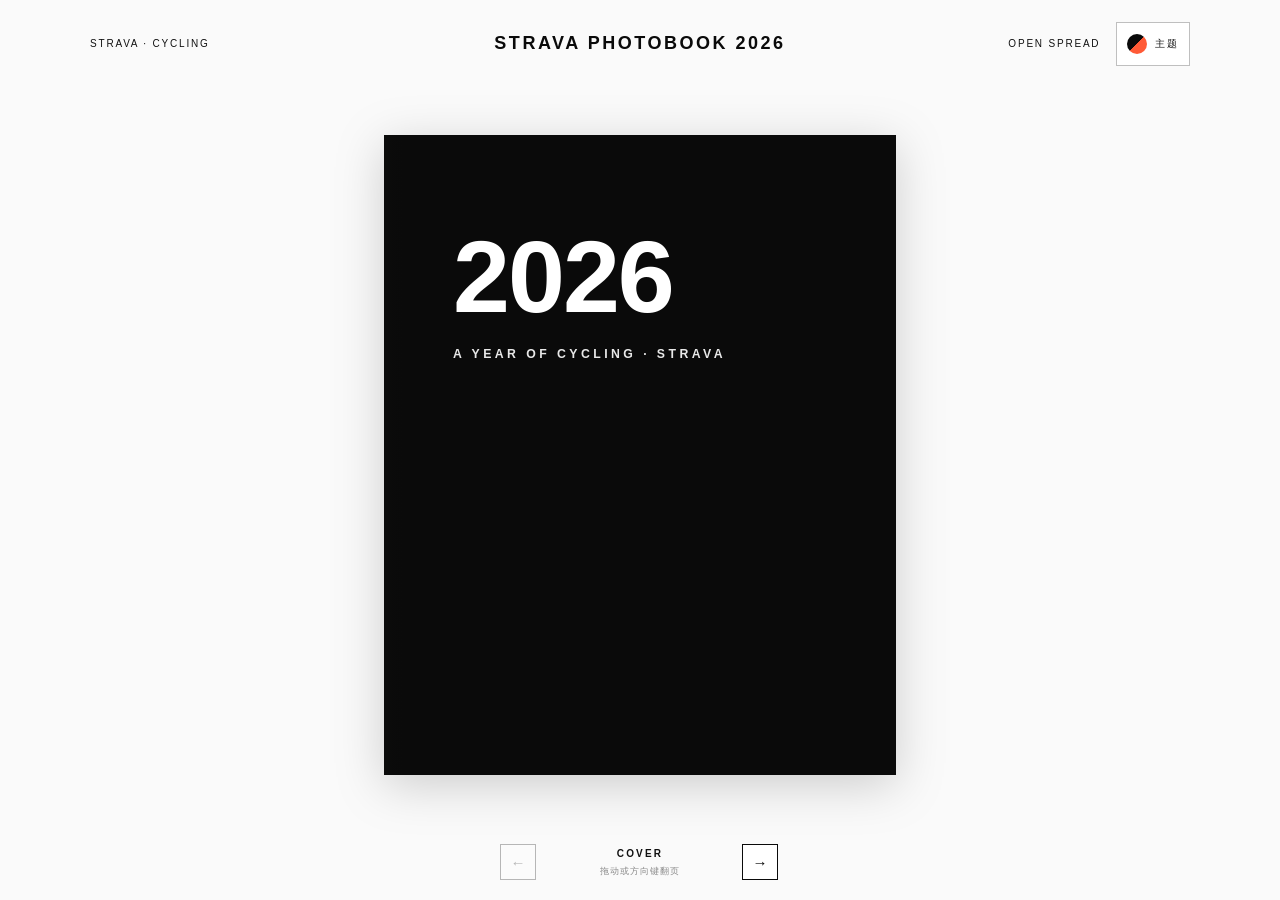
==== index.html @ c89d381c "Publish Strava photobook" ====
<!doctype html>
<html lang="zh-CN" data-strava-photobook="1">
<head>
  <meta charset="utf-8">
  <meta name="viewport" content="width=device-width,initial-scale=1">
  <title>Strava Photobook 2026</title>
  <script>(function(){try{var k='strava-photobook.theme',v=localStorage.getItem(k),t={ "editorial":["#0A0A0A","#FF5A36"],"klein-neon":["#022A99","#B7F800"],"lapis-magenta":["#01008A","#FF0086"],"deep-green-lava":["#003D37","#EB4743"],"navy-hermes":["#000035","#FC8416"],"mars-rose":["#01847F","#F9D2E4"],"sea-lemon":["#0084D6","#FFFF00"],"klein-pine":["#022A99","#FFE76F"],"navy-crimson":["#000035","#E41726"],"marine-sage":["#29436E","#A1CD6A"],"smoke-rice":["#2F4058","#D89F3E"],"burgundy-stone":["#950F16","#56C4C3"],"china-red-white":["#D7000F","#F1F2E5"],"vandyke-khaki":["#492D22","#D8C7B5"],"deepblue-mist":["#28517F","#C7E1FA"],"royal-mint":["#012696","#A4E2C6"],"dai-lotus":["#425066","#E4C6D0"],"indigo-chixiang":["#0C567D","#EDB79C"],"hidden-green-spring":["#56765E","#CBDA99"] };if(t[v]){var r=document.documentElement,c=t[v];r.dataset.theme=v;r.style.setProperty('--theme-primary',c[0]);r.style.setProperty('--theme-accent',c[1]);}}}catch(e){}})();</script>
  <link rel="stylesheet" href="styles.css">
  <link rel="stylesheet" href="theme.css">
</head>
<body>
<main class="room">
  <header class="book-header">
    <span>Strava · Cycling</span><h1>Strava Photobook 2026</h1>
    <div class="header-tools"><span id="orientation">Open spread</span><div class="theme-picker"><button id="theme-toggle" class="theme-toggle" type="button" aria-expanded="false" aria-controls="theme-popover"><span class="current-swatch" aria-hidden="true"></span><span>主题</span></button><div id="theme-popover" class="theme-popover" role="dialog" aria-label="选择画册主题" hidden><div class="theme-popover-head"><strong>画册主题</strong><span>19 种</span></div><div class="theme-options"><button class="theme-option" type="button" data-theme-id="editorial" aria-pressed="true" style="--swatch-primary:#0A0A0A;--swatch-accent:#FF5A36"><span class="theme-swatch" aria-hidden="true"></span><span>黑白橙（默认）</span><span class="theme-check" aria-hidden="true">✓</span></button><button class="theme-option" type="button" data-theme-id="klein-neon" aria-pressed="false" style="--swatch-primary:#022A99;--swatch-accent:#B7F800"><span class="theme-swatch" aria-hidden="true"></span><span>克莱因蓝 + 荧光绿</span><span class="theme-check" aria-hidden="true">✓</span></button><button class="theme-option" type="button" data-theme-id="lapis-magenta" aria-pressed="false" style="--swatch-primary:#01008A;--swatch-accent:#FF0086"><span class="theme-swatch" aria-hidden="true"></span><span>青金石 + 洋红</span><span class="theme-check" aria-hidden="true">✓</span></button><button class="theme-option" type="button" data-theme-id="deep-green-lava" aria-pressed="false" style="--swatch-primary:#003D37;--swatch-accent:#EB4743"><span class="theme-swatch" aria-hidden="true"></span><span>深灰绿 + 熔岩</span><span class="theme-check" aria-hidden="true">✓</span></button><button class="theme-option" type="button" data-theme-id="navy-hermes" aria-pressed="false" style="--swatch-primary:#000035;--swatch-accent:#FC8416"><span class="theme-swatch" aria-hidden="true"></span><span>藏蓝色 + 爱马仕橙</span><span class="theme-check" aria-hidden="true">✓</span></button><button class="theme-option" type="button" data-theme-id="mars-rose" aria-pressed="false" style="--swatch-primary:#01847F;--swatch-accent:#F9D2E4"><span class="theme-swatch" aria-hidden="true"></span><span>马尔斯绿 + 玫瑰粉</span><span class="theme-check" aria-hidden="true">✓</span></button><button class="theme-option" type="button" data-theme-id="sea-lemon" aria-pressed="false" style="--swatch-primary:#0084D6;--swatch-accent:#FFFF00"><span class="theme-swatch" aria-hidden="true"></span><span>海蓝 + 柠檬黄</span><span class="theme-check" aria-hidden="true">✓</span></button><button class="theme-option" type="button" data-theme-id="klein-pine" aria-pressed="false" style="--swatch-primary:#022A99;--swatch-accent:#FFE76F"><span class="theme-swatch" aria-hidden="true"></span><span>克莱因蓝 + 松花黄</span><span class="theme-check" aria-hidden="true">✓</span></button><button class="theme-option" type="button" data-theme-id="navy-crimson" aria-pressed="false" style="--swatch-primary:#000035;--swatch-accent:#E41726"><span class="theme-swatch" aria-hidden="true"></span><span>藏蓝色 + 绯红</span><span class="theme-check" aria-hidden="true">✓</span></button><button class="theme-option" type="button" data-theme-id="marine-sage" aria-pressed="false" style="--swatch-primary:#29436E;--swatch-accent:#A1CD6A"><span class="theme-swatch" aria-hidden="true"></span><span>海军蓝 + 鼠尾草绿</span><span class="theme-check" aria-hidden="true">✓</span></button><button class="theme-option" type="button" data-theme-id="smoke-rice" aria-pressed="false" style="--swatch-primary:#2F4058;--swatch-accent:#D89F3E"><span class="theme-swatch" aria-hidden="true"></span><span>烟雾蓝 + 稻香黄</span><span class="theme-check" aria-hidden="true">✓</span></button><button class="theme-option" type="button" data-theme-id="burgundy-stone" aria-pressed="false" style="--swatch-primary:#950F16;--swatch-accent:#56C4C3"><span class="theme-swatch" aria-hidden="true"></span><span>绛红 + 石绿</span><span class="theme-check" aria-hidden="true">✓</span></button><button class="theme-option" type="button" data-theme-id="china-red-white" aria-pressed="false" style="--swatch-primary:#D7000F;--swatch-accent:#F1F2E5"><span class="theme-swatch" aria-hidden="true"></span><span>中国红 + 鱼肚白</span><span class="theme-check" aria-hidden="true">✓</span></button><button class="theme-option" type="button" data-theme-id="vandyke-khaki" aria-pressed="false" style="--swatch-primary:#492D22;--swatch-accent:#D8C7B5"><span class="theme-swatch" aria-hidden="true"></span><span>凡戴克棕 + 浅卡其</span><span class="theme-check" aria-hidden="true">✓</span></button><button class="theme-option" type="button" data-theme-id="deepblue-mist" aria-pressed="false" style="--swatch-primary:#28517F;--swatch-accent:#C7E1FA"><span class="theme-swatch" aria-hidden="true"></span><span>深灰蓝 + 雾蓝</span><span class="theme-check" aria-hidden="true">✓</span></button><button class="theme-option" type="button" data-theme-id="royal-mint" aria-pressed="false" style="--swatch-primary:#012696;--swatch-accent:#A4E2C6"><span class="theme-swatch" aria-hidden="true"></span><span>宝蓝色 + 薄荷绿</span><span class="theme-check" aria-hidden="true">✓</span></button><button class="theme-option" type="button" data-theme-id="dai-lotus" aria-pressed="false" style="--swatch-primary:#425066;--swatch-accent:#E4C6D0"><span class="theme-swatch" aria-hidden="true"></span><span>黛蓝 + 藕粉</span><span class="theme-check" aria-hidden="true">✓</span></button><button class="theme-option" type="button" data-theme-id="indigo-chixiang" aria-pressed="false" style="--swatch-primary:#0C567D;--swatch-accent:#EDB79C"><span class="theme-swatch" aria-hidden="true"></span><span>靛蓝 + 赤香</span><span class="theme-check" aria-hidden="true">✓</span></button><button class="theme-option" type="button" data-theme-id="hidden-green-spring" aria-pressed="false" style="--swatch-primary:#56765E;--swatch-accent:#CBDA99"><span class="theme-swatch" aria-hidden="true"></span><span>幽绿 + 春辰</span><span class="theme-check" aria-hidden="true">✓</span></button></div></div></div></div>
  </header>
  <section class="stage" aria-label="Interactive photo book">
    <div class="book-rig">
      <div id="book" class="book" data-page-width="512" data-page-height="640">
        <article class="book-page art-page cloth recto" data-density="hard" aria-label="Front cover"><h2 class="cover-title">2026</h2><p class="cover-subtitle">A Year of Cycling · Strava</p></article>
        <article class="book-page art-page endpaper verso" aria-label="front endpaper"></article>
        <article class="book-page art-page paper recto" aria-label="Title"><div class="title-block"><h2>2026 骑行纪年</h2><p>111 次骑行 · 7,984 km · 累计爬升 64,299 m</p></div></article>
        <article class="book-page art-page paper verso" aria-label="Year in numbers"><div class="colophon year-stats"><p>年度数字</p><p><b>111</b> 次骑行</p><p><b>7,984</b> 公里</p><p><b>64,299</b> 米累计爬升</p><p><b>246</b> 小时在车上</p><p><b>4,503</b> 次收藏（kudos）</p><p><b>231</b> 个赛段 PR</p><p><b>175</b> km 最长单骑（戒潭秒阳 Ride）</p></div></article>
        <article class="book-page art-page bleed recto" data-activity-id="17245396451" aria-label="出来溜溜活动一下 photo"><figure class="full-bleed"><img src="assets/photos/17245396451-00.jpg" alt="ride photo"><figcaption class="bleed-cap"><strong>出来溜溜活动一下</strong><span>2月1日 · 71 km · 爬升 637 m</span></figcaption></figure><p class="folio">1</p></article>
        <article class="book-page art-page bleed verso" data-activity-id="17245396451" aria-label="出来溜溜活动一下 photo"><figure class="full-bleed"><img src="assets/photos/17245396451-01.jpg" alt="ride photo"><figcaption class="bleed-cap"><strong>出来溜溜活动一下</strong><span>2月1日 · 71 km · 爬升 637 m</span></figcaption></figure><p class="folio">2</p></article>
        <article class="book-page art-page paper recto" data-activity-id="17799303161" aria-label="骑不动了拐个岔口休闲骑Ride"><div class="feature"><p class="feat-month">3月21日</p><p class="feat-reason">年度最多点赞</p><h3 class="feat-title">骑不动了拐个岔口休闲骑Ride</h3><p class="feat-stats">123 km · 爬升 1533 m · 均速 23.0 km/h · 5:21:50</p><p class="feat-tags">♥ 54</p></div><div class="feat-route"><svg class="route" viewBox="0 0 100 100" fill="none" xmlns="http://www.w3.org/2000/svg" aria-hidden="true"><path d="M51.2,94.0 L50.0,91.8 L47.1,89.1 L46.3,88.0 L46.1,87.5 L46.0,85.3 L44.1,82.3 L42.1,78.3 L42.0,77.8 L42.1,77.3 L41.8,76.9 L42.0,76.5 L41.6,76.0 L41.1,74.9 L41.2,74.5 L40.9,74.3 L40.3,73.0 L38.8,68.9 L37.3,65.6 L37.4,65.4 L37.1,65.2 L36.6,63.0 L36.7,62.0 L37.0,61.6 L37.1,60.9 L37.5,60.3 L38.2,58.7 L39.7,55.3 L41.3,52.8 L41.6,50.2 L42.7,49.5 L43.4,48.7 L43.5,48.4 L43.3,48.3 L44.4,46.1 L45.2,45.5 L45.4,45.0 L46.0,44.8 L46.2,44.6 L46.4,44.3 L46.2,43.6 L46.7,42.8 L46.7,42.4 L47.0,42.0 L47.3,41.1 L47.4,41.6 L47.6,41.3 L47.9,41.4 L47.9,41.1 L48.4,40.9 L49.3,41.0 L49.3,40.4 L49.7,40.2 L49.8,39.9 L50.7,39.5 L50.3,39.0 L50.4,38.5 L50.3,38.1 L50.5,37.7 L50.7,37.1 L51.5,35.7 L51.9,35.5 L52.5,35.4 L52.8,35.2 L53.1,34.1 L53.7,33.6 L53.9,33.0 L54.2,32.8 L54.8,32.7 L55.2,32.2 L56.2,32.2 L56.9,31.8 L58.5,32.4 L59.6,32.5 L60.0,32.8 L60.5,32.9 L61.1,32.9 L62.6,33.4 L62.7,33.3 L63.1,32.5 L62.4,32.1 L62.1,31.5 L62.3,31.3 L62.6,31.0 L63.0,30.5 L63.4,29.7 L63.3,29.0 L63.5,28.4 L63.4,27.9 L63.3,27.6 L63.0,27.4 L62.9,26.6 L62.2,25.5 L61.3,24.8 L60.9,24.3 L60.2,23.9 L60.0,23.6 L59.9,23.1 L59.9,22.5 L59.7,22.3 L59.7,21.6 L59.0,21.0 L59.3,20.1 L59.8,19.6 L59.7,19.4 L59.1,19.8 L58.8,19.7 L58.1,19.3 L57.6,19.3 L57.5,19.0 L57.6,18.1 L56.9,17.3 L56.7,15.5 L56.9,15.2 L57.9,14.6 L58.0,14.1 L57.8,13.2 L57.7,13.6 L57.5,13.7 L56.9,13.2 L56.9,12.6 L57.0,11.8 L56.8,11.5 L56.9,11.3 L56.9,10.9 L56.5,10.5 L56.7,10.6 L56.7,10.4 L56.4,10.1 L56.1,10.0 L55.6,8.9 L55.4,8.5 L55.1,8.3 L54.9,8.4 L55.0,8.6 L54.8,8.7 L54.7,8.6 L54.3,8.6 L54.0,8.4 L53.8,8.1 L53.9,8.3 L53.7,8.4 L53.4,8.4 L52.6,8.5 L52.3,8.5 L51.8,8.6 L51.4,8.4 L51.2,8.1 L50.9,8.2 L50.7,8.0 L50.6,7.5 L50.7,7.1 L50.9,6.9 L50.8,6.7 L50.6,6.6 L50.8,6.7 L50.9,6.5 L51.1,6.3 L51.0,6.0 L50.9,6.0 L51.0,6.0 L51.0,6.2 L51.2,6.3 L51.0,6.3 L50.8,6.6 L50.9,6.9 L50.7,7.1 L50.6,7.5 L50.6,8.0 L50.9,8.1 L51.1,8.1 L51.4,8.4 L51.8,8.6 L52.3,8.4 L53.0,8.5 L53.3,8.4 L53.7,8.4 L53.9,8.3 L54.4,8.6 L54.7,8.6 L54.7,8.7 L55.0,8.6 L54.9,8.4 L55.1,8.3 L55.6,8.9 L56.1,10.0 L56.4,10.1 L56.7,10.5 L56.7,10.6 L56.5,10.5 L56.9,10.9 L57.0,11.3 L56.8,11.6 L57.0,11.9 L56.9,12.6 L56.9,13.2 L57.5,13.7 L57.8,13.6 L57.8,13.2 L58.0,14.1 L57.9,14.6 L56.9,15.2 L56.7,15.5 L56.9,17.3 L57.6,18.1 L57.4,19.0 L57.6,19.3 L58.1,19.3 L58.7,19.7 L59.1,19.8 L59.7,19.4 L59.7,19.6 L59.3,20.1 L59.0,21.0 L59.7,21.6 L59.7,22.3 L59.9,22.5 L59.9,23.1 L60.0,23.6 L60.2,23.9 L60.9,24.3 L61.3,24.8 L62.2,25.5 L62.9,26.6 L63.0,27.4 L63.3,27.6 L63.4,27.9 L63.5,28.4 L63.4,29.7 L63.0,30.5 L62.6,31.0 L62.3,31.3 L62.1,31.5 L62.4,32.1 L63.0,32.4 L63.1,32.6 L62.8,33.2 L62.6,33.4 L61.1,32.9 L60.5,32.9 L60.0,32.8 L59.6,32.5 L58.5,32.3 L56.9,31.8 L56.2,32.2 L55.2,32.2 L54.8,32.7 L54.2,32.8 L53.9,33.0 L53.7,33.6 L53.2,34.0 L52.7,35.2 L51.9,35.5 L51.5,35.7 L50.7,37.1 L50.5,37.7 L50.3,38.2 L50.4,38.5 L50.3,38.9 L50.7,39.5 L49.8,39.9 L49.7,40.2 L49.3,40.4 L49.3,41.0 L48.4,40.9 L47.9,41.2 L47.9,41.4 L47.7,41.3 L47.4,41.6 L47.3,41.1 L47.0,42.0 L46.7,42.4 L46.7,42.9 L46.2,43.6 L46.3,44.5 L46.0,44.8 L45.4,45.0 L45.1,45.5 L44.4,46.1 L43.3,48.3 L43.5,48.4 L43.4,48.7 L42.6,49.5 L41.8,50.2 L41.6,50.2 L41.3,52.8 L40.3,54.5 L39.3,55.6 L38.7,56.7 L37.8,58.8 L37.5,60.2 L37.1,60.9 L37.0,61.6 L36.7,62.0 L36.5,63.1 L37.0,64.9 L36.9,65.4 L38.4,68.2 L40.7,74.3 L40.5,74.8 L40.7,75.2 L41.1,75.3 L41.2,75.8 L41.2,76.7 L41.6,77.0 L41.6,77.7 L43.7,82.0 L45.9,85.4 L46.1,87.5 L46.2,88.0 L46.9,89.1 L49.9,92.1 L50.4,93.2" stroke="#0a0a0a" stroke-width="2.6" stroke-linejoin="round" stroke-linecap="round"/><circle cx="51.2" cy="94.0" r="3.6" fill="#0a0a0a"/></svg></div></article>
        <article class="book-page art-page bleed verso" data-activity-id="17799303161" aria-label="骑不动了拐个岔口休闲骑Ride photo"><figure class="contain"><img src="assets/photos/17799303161-00.jpg" alt="ride photo"><figcaption class="bleed-cap"><strong>骑不动了拐个岔口休闲骑Ride</strong><span>3月21日 · 123 km · 爬升 1533 m</span></figcaption></figure><p class="folio">3</p></article>
        <article class="book-page art-page bleed recto" data-activity-id="17799303161" aria-label="骑不动了拐个岔口休闲骑Ride photo"><figure class="full-bleed"><img src="assets/photos/17799303161-01.jpg" alt="ride photo"><figcaption class="bleed-cap"><strong>骑不动了拐个岔口休闲骑Ride</strong><span>3月21日 · 123 km · 爬升 1533 m</span></figcaption></figure><p class="folio">4</p></article>
        <article class="book-page art-page bleed verso" data-activity-id="17883890435" aria-label="都进山赏花呢Ride photo"><figure class="full-bleed"><img src="assets/photos/17883890435-00.jpg" alt="ride photo"><figcaption class="bleed-cap"><strong>都进山赏花呢Ride</strong><span>3月28日 · 95 km · 爬升 1082 m</span></figcaption></figure><p class="folio">5</p></article>
        <article class="book-page art-page bleed recto" data-activity-id="17883890435" aria-label="都进山赏花呢Ride photo"><figure class="contain"><img src="assets/photos/17883890435-01.jpg" alt="ride photo"><figcaption class="bleed-cap"><strong>都进山赏花呢Ride</strong><span>3月28日 · 95 km · 爬升 1082 m</span></figcaption></figure><p class="folio">6</p></article>
        <article class="book-page art-page bleed verso" data-activity-id="17969834673" aria-label="妙峰山王教练牛逼Ride photo"><figure class="full-bleed"><img src="assets/photos/17969834673-00.jpg" alt="ride photo"><figcaption class="bleed-cap"><strong>妙峰山王教练牛逼Ride</strong><span>4月4日 · 128 km · 爬升 1620 m</span></figcaption></figure><p class="folio">7</p></article>
        <article class="book-page art-page bleed recto" data-activity-id="18060943230" aria-label="高崖口骑不动啦偷偷回啦Ride photo"><figure class="contain"><img src="assets/photos/18060943230-00.jpg" alt="ride photo"><figcaption class="bleed-cap"><strong>高崖口骑不动啦偷偷回啦Ride</strong><span>4月11日 · 73 km · 爬升 436 m</span></figcaption></figure><p class="folio">8</p></article>
        <article class="book-page art-page bleed verso" data-activity-id="18166002364" aria-label="黑分解Ride photo"><figure class="full-bleed"><img src="assets/photos/18166002364-00.jpg" alt="ride photo"><figcaption class="bleed-cap"><strong>黑分解Ride</strong><span>4月19日 · 88 km · 爬升 891 m</span></figcaption></figure><p class="folio">9</p></article>
        <article class="book-page art-page bleed recto" data-activity-id="18166002364" aria-label="黑分解Ride photo"><figure class="full-bleed"><img src="assets/photos/18166002364-01.jpg" alt="ride photo"><figcaption class="bleed-cap"><strong>黑分解Ride</strong><span>4月19日 · 88 km · 爬升 891 m</span></figcaption></figure><p class="folio">10</p></article>
        <article class="book-page art-page paper verso" data-activity-id="18246792161" aria-label="解字石台自沟南山环线Ride"><div class="feature"><p class="feat-month">4月25日</p><p class="feat-reason">年度 PR 高光</p><h3 class="feat-title">解字石台自沟南山环线Ride</h3><p class="feat-stats">130 km · 爬升 1384 m · 均速 30.2 km/h · 4:18:14</p><p class="feat-tags">♥ 59 · 9 PR</p></div><div class="feat-route"><svg class="route" viewBox="0 0 100 100" fill="none" xmlns="http://www.w3.org/2000/svg" aria-hidden="true"><path d="M68.5,94.0 L67.3,91.9 L64.5,89.2 L63.8,88.2 L63.6,85.6 L61.7,82.7 L59.8,79.0 L59.7,78.4 L59.8,78.0 L59.5,77.6 L59.7,77.2 L59.3,76.7 L58.9,75.6 L58.9,75.3 L58.6,75.1 L58.1,73.8 L56.7,69.9 L55.2,66.8 L55.3,66.6 L55.0,66.4 L54.5,64.4 L54.6,63.3 L54.9,62.9 L55.0,62.3 L57.5,56.9 L59.1,54.6 L59.3,51.7 L59.6,50.9 L60.1,50.5 L59.9,50.2 L60.1,49.7 L59.5,49.3 L59.2,49.2 L59.2,48.9 L58.9,48.8 L58.6,48.3 L58.4,48.2 L58.3,47.5 L57.9,47.3 L57.5,46.8 L56.8,46.5 L56.2,44.9 L56.3,44.5 L57.2,42.9 L58.4,42.0 L59.2,40.4 L59.3,39.5 L60.0,38.1 L60.2,37.9 L60.6,36.9 L60.6,36.8 L60.4,36.6 L60.1,36.5 L60.1,36.3 L59.9,36.0 L60.1,35.7 L59.9,35.2 L59.7,34.4 L60.1,34.2 L59.9,34.5 L60.2,34.5 L60.2,34.7 L60.4,34.0 L61.0,33.2 L60.9,32.8 L60.7,32.6 L60.7,33.0 L60.6,32.6 L61.1,32.0 L61.1,32.3 L61.0,32.5 L61.2,32.3 L61.6,32.4 L61.4,32.2 L61.6,31.9 L61.4,31.9 L61.6,31.5 L61.4,31.3 L61.2,31.5 L61.3,31.3 L61.5,31.3 L61.6,31.1 L61.9,31.1 L62.2,31.4 L61.7,30.5 L61.8,29.8 L61.9,29.7 L61.9,30.0 L62.0,29.8 L62.3,29.8 L62.6,29.3 L62.9,28.2 L62.9,28.1 L63.0,27.9 L63.0,26.8 L63.7,25.7 L63.6,25.5 L63.7,25.7 L63.3,25.9 L63.0,25.0 L62.8,24.7 L62.6,24.7 L62.3,24.4 L61.8,24.5 L61.8,25.0 L61.5,24.6 L61.0,24.3 L60.5,24.4 L60.2,24.0 L60.3,23.5 L60.0,23.2 L59.7,23.2 L60.0,23.1 L60.4,23.3 L60.8,23.0 L61.0,22.4 L60.9,22.3 L61.1,22.1 L61.3,22.3 L61.6,22.0 L61.8,22.0 L61.5,21.4 L61.7,20.4 L61.7,19.6 L62.3,18.7 L62.3,18.1 L62.1,17.9 L62.1,17.4 L61.8,17.3 L61.4,16.8 L61.1,16.7 L60.9,16.5 L61.0,16.2 L61.1,16.2 L61.2,16.0 L61.0,15.9 L60.9,16.1 L60.7,15.5 L60.5,15.7 L60.2,15.5 L60.1,14.9 L60.0,15.0 L60.0,15.1 L59.6,14.8 L59.5,15.0 L59.7,15.2 L59.6,15.2 L59.2,14.9 L59.2,14.7 L59.1,14.8 L58.9,14.7 L58.9,14.8 L58.8,14.8 L58.7,14.6 L58.5,14.5 L58.4,14.6 L58.3,14.5 L58.4,14.4 L57.9,14.2 L57.8,14.1 L58.0,14.0 L58.1,13.5 L58.0,13.3 L57.8,13.3 L57.6,12.8 L57.8,11.9 L58.5,11.0 L58.4,10.6 L58.5,9.9 L57.3,9.2 L56.5,9.1 L56.4,8.8 L56.4,8.4 L56.2,8.1 L55.4,8.0 L54.9,7.7 L54.5,8.1 L54.5,8.4 L54.8,8.6 L54.4,8.5 L54.2,7.6 L54.0,7.5 L53.7,7.7 L53.3,7.6 L52.5,7.0 L51.6,6.7 L51.0,6.0 L51.1,7.4 L51.7,8.8 L51.8,9.9 L50.8,10.1 L49.8,11.0 L48.6,11.5 L47.2,12.4 L46.9,12.3 L46.6,11.8 L46.2,11.7 L45.2,11.6 L42.2,11.0 L41.6,11.1 L40.4,13.0 L39.0,13.7 L37.6,15.5 L37.2,16.2 L37.1,17.3 L36.3,18.4 L35.7,18.8 L34.4,19.4 L34.1,20.1 L33.6,20.8 L32.6,22.7 L31.9,23.6 L31.6,23.6 L31.5,24.6 L32.3,26.7 L32.9,27.8 L33.2,28.9 L33.3,30.7 L33.6,31.1 L33.6,31.7 L33.4,31.7 L33.4,31.6 L34.1,32.7 L34.3,32.8 L35.4,32.6 L35.9,32.8 L36.3,32.8 L36.3,33.4 L36.9,34.1 L37.0,35.4 L37.2,35.6 L37.8,35.8 L38.1,36.3 L38.5,36.6 L38.5,36.9 L38.3,37.4 L38.9,37.7 L39.1,38.6 L40.5,39.9 L40.8,39.9 L41.9,40.3 L42.2,40.5 L42.4,40.3 L42.6,40.3 L42.8,40.9 L42.5,41.4 L43.0,42.0 L42.9,42.9 L43.1,43.0 L43.5,42.8 L43.7,42.8 L43.8,43.0 L43.6,43.5 L43.7,43.7 L43.9,43.7 L44.2,43.4 L44.5,43.5 L44.7,43.7 L44.7,44.4 L44.9,44.6 L45.4,44.6 L45.7,44.7 L45.8,45.0 L45.8,45.5 L46.1,45.8 L46.4,45.9 L47.8,45.8 L48.0,45.9 L48.0,46.4 L48.8,47.1 L49.3,47.0 L49.6,47.1 L49.6,47.8 L49.2,48.3 L49.4,48.5 L50.1,48.6 L50.3,48.7 L50.3,49.0 L50.0,49.4 L50.0,49.6 L51.8,50.6 L52.7,50.9 L53.3,51.0 L53.5,51.2 L53.8,52.6 L54.9,55.0 L55.1,55.9 L55.2,59.9 L54.5,64.4 L54.9,66.2 L54.8,66.5 L56.3,69.4 L58.4,75.1 L58.3,75.6 L58.5,76.0 L58.8,76.1 L59.0,76.5 L59.0,77.4 L59.3,77.6 L59.4,78.4 L59.7,79.1 L61.4,82.4 L63.4,85.7 L63.7,88.2 L64.4,89.2 L67.2,92.1 L67.6,93.0" stroke="#0a0a0a" stroke-width="2.6" stroke-linejoin="round" stroke-linecap="round"/><circle cx="68.5" cy="94.0" r="3.6" fill="#0a0a0a"/></svg></div></article>
        <article class="book-page art-page bleed recto" data-activity-id="18246792161" aria-label="解字石台自沟南山环线Ride photo"><figure class="full-bleed"><img src="assets/photos/18246792161-00.jpg" alt="ride photo"><figcaption class="bleed-cap"><strong>解字石台自沟南山环线Ride</strong><span>4月25日 · 130 km · 爬升 1384 m</span></figcaption></figure><p class="folio">11</p></article>
        <article class="book-page art-page bleed verso" data-activity-id="18246792161" aria-label="解字石台自沟南山环线Ride photo"><figure class="full-bleed"><img src="assets/photos/18246792161-01.jpg" alt="ride photo"><figcaption class="bleed-cap"><strong>解字石台自沟南山环线Ride</strong><span>4月25日 · 130 km · 爬升 1384 m</span></figcaption></figure><p class="folio">12</p></article>
        <article class="book-page art-page bleed recto" data-activity-id="18327220842" aria-label="又活了一天Ride photo"><figure class="contain"><img src="assets/photos/18327220842-00.jpg" alt="ride photo"><figcaption class="bleed-cap"><strong>又活了一天Ride</strong><span>5月1日 · 129 km · 爬升 1309 m</span></figcaption></figure><p class="folio">13</p></article>
        <article class="book-page art-page bleed verso" data-activity-id="18327220842" aria-label="又活了一天Ride photo"><figure class="full-bleed"><img src="assets/photos/18327220842-01.jpg" alt="ride photo"><figcaption class="bleed-cap"><strong>又活了一天Ride</strong><span>5月1日 · 129 km · 爬升 1309 m</span></figcaption></figure><p class="folio">14</p></article>
        <article class="book-page art-page bleed recto" data-activity-id="18380227983" aria-label="解字石Ride photo"><figure class="full-bleed"><img src="assets/photos/18380227983-00.jpg" alt="ride photo"><figcaption class="bleed-cap"><strong>解字石Ride</strong><span>5月5日 · 81 km · 爬升 716 m</span></figcaption></figure><p class="folio">15</p></article>
        <article class="book-page art-page paper verso" data-activity-id="18446435088" aria-label="黑分解Ride"><div class="feature"><p class="feat-month">5月10日</p><p class="feat-reason">年度最多点赞</p><h3 class="feat-title">黑分解Ride</h3><p class="feat-stats">87 km · 爬升 888 m · 均速 32.0 km/h · 2:43:34</p><p class="feat-tags">♥ 62 · 2 PR</p></div><div class="feat-route"><svg class="route" viewBox="0 0 100 100" fill="none" xmlns="http://www.w3.org/2000/svg" aria-hidden="true"><path d="M59.8,94.0 L59.0,92.7 L58.3,91.3 L57.7,90.6 L56.0,89.0 L54.4,87.5 L53.3,86.0 L53.1,85.4 L53.1,82.8 L53.0,82.4 L51.7,80.3 L50.4,78.3 L47.8,73.1 L47.6,72.3 L47.7,71.7 L47.4,71.5 L47.3,71.2 L47.5,70.7 L47.5,70.6 L46.9,69.9 L46.4,68.4 L46.4,67.9 L46.0,67.6 L45.3,65.9 L43.3,60.3 L42.9,59.7 L42.7,58.9 L41.2,55.9 L41.2,55.8 L41.3,55.7 L41.1,55.6 L40.9,55.4 L40.9,55.1 L40.7,54.3 L40.3,52.7 L40.3,52.2 L40.4,51.1 L40.8,50.5 L41.0,49.6 L41.5,48.8 L41.9,47.7 L42.4,46.7 L43.4,44.4 L44.1,43.1 L44.5,42.1 L45.3,41.0 L46.2,39.7 L46.6,38.8 L47.0,35.3 L47.3,35.2 L48.1,34.5 L48.4,34.3 L49.5,33.2 L49.6,32.9 L49.3,32.7 L49.3,32.7 L50.3,30.9 L50.8,29.7 L51.8,28.9 L52.1,28.3 L52.4,28.2 L52.9,28.1 L53.2,27.8 L53.4,27.4 L53.2,27.1 L53.2,26.4 L53.6,26.0 L53.7,25.5 L53.9,25.4 L53.8,24.8 L54.1,24.6 L54.3,24.2 L54.4,23.8 L54.6,23.5 L54.7,23.1 L54.7,23.1 L54.7,23.6 L54.8,23.7 L54.9,23.5 L55.1,23.3 L55.4,23.5 L55.5,23.5 L55.5,23.1 L55.7,22.9 L55.9,22.9 L56.1,22.8 L56.4,22.7 L56.8,22.9 L57.2,23.0 L57.3,22.9 L57.4,22.8 L57.3,22.6 L57.3,22.4 L57.4,22.1 L57.9,21.9 L58.1,21.5 L59.2,20.8 L58.8,20.5 L58.6,20.0 L58.8,19.5 L58.7,19.1 L59.0,18.5 L59.2,17.7 L59.5,17.3 L59.6,16.7 L59.5,16.7 L59.1,16.8 L58.1,16.6 L57.3,16.2 L57.0,16.1 L56.5,16.3 L56.4,16.3 L56.0,16.6 L55.0,16.2 L54.9,16.0 L54.6,16.1 L54.3,15.9 L54.1,15.9 L53.9,15.8 L53.7,15.6 L53.6,15.2 L53.8,14.9 L54.2,14.5 L54.3,14.5 L54.5,14.0 L54.3,13.9 L53.1,13.5 L52.9,13.3 L52.9,13.0 L52.5,13.0 L51.7,12.7 L51.4,12.6 L51.2,12.2 L50.9,12.2 L50.5,12.6 L49.9,13.0 L49.2,13.0 L48.8,13.1 L48.7,13.2 L48.7,13.7 L48.5,13.5 L48.2,13.5 L48.2,13.1 L47.8,12.8 L48.1,12.4 L47.8,11.6 L47.8,10.9 L47.5,10.5 L47.8,10.4 L48.1,10.2 L48.1,10.3 L47.9,10.7 L48.0,10.7 L48.2,10.6 L48.2,11.0 L48.3,11.0 L48.3,10.7 L48.6,10.0 L48.8,9.7 L49.1,9.4 L49.2,9.0 L49.4,8.8 L49.3,8.3 L48.9,8.0 L49.0,8.4 L49.0,8.5 L48.8,8.0 L49.1,7.6 L49.3,7.4 L49.5,7.1 L49.6,7.2 L49.5,7.6 L49.3,7.7 L49.3,7.8 L49.5,7.7 L49.7,7.5 L50.0,7.7 L50.3,7.7 L50.0,7.4 L50.0,7.2 L50.2,7.0 L50.0,7.0 L49.9,6.9 L50.2,6.7 L50.3,6.4 L50.1,6.3 L50.0,6.1 L49.9,6.2 L49.8,6.4 L49.7,6.4 L49.9,6.1 L50.1,6.1 L50.2,6.0 L49.8,6.1 L49.7,6.4 L49.8,6.4 L49.9,6.2 L50.0,6.1 L50.3,6.5 L49.9,6.9 L50.0,7.0 L50.2,7.0 L50.0,7.3 L50.3,7.7 L50.0,7.7 L49.6,7.5 L49.4,7.8 L49.3,7.8 L49.3,7.8 L49.5,7.7 L49.5,7.6 L49.6,7.2 L49.5,7.1 L49.4,7.1 L49.3,7.4 L49.0,7.6 L48.8,8.1 L49.0,8.5 L49.0,8.4 L48.9,8.0 L49.3,8.3 L49.3,8.9 L49.2,9.1 L49.1,9.4 L48.6,9.8 L48.3,10.7 L48.2,11.0 L48.2,10.9 L48.2,10.5 L47.9,10.7 L48.1,10.3 L48.1,10.1 L48.0,10.1 L47.7,10.4 L47.5,10.5 L47.7,10.8 L47.7,11.5 L48.1,12.4 L48.0,12.5 L47.8,12.7 L47.8,12.8 L48.2,13.2 L48.2,13.5 L48.5,13.6 L48.9,13.8 L48.9,14.0 L48.3,15.0 L48.2,15.4 L47.9,15.7 L47.6,16.6 L46.9,17.7 L46.8,18.2 L46.9,18.7 L46.8,19.0 L46.1,20.3 L45.8,21.2 L44.2,22.4 L43.9,22.8 L43.7,23.0 L43.5,23.5 L42.7,24.7 L42.6,25.4 L43.2,26.6 L42.4,26.7 L42.5,27.4 L43.0,27.9 L43.2,28.6 L43.9,29.4 L44.2,29.9 L44.3,30.3 L44.3,30.7 L44.9,31.2 L45.2,32.8 L45.2,32.9 L45.0,33.0 L44.8,33.3 L45.0,34.7 L45.2,35.2 L46.9,35.2 L47.0,35.3 L46.6,38.8 L46.1,39.7 L45.2,41.1 L44.4,42.0 L43.9,42.5 L43.0,44.1 L41.9,46.8 L41.8,47.8 L41.5,48.7 L40.9,49.6 L40.8,50.5 L40.4,51.2 L40.2,52.2 L40.2,52.8 L40.8,55.1 L40.7,55.6 L41.1,56.2 L42.4,58.7 L42.8,59.7 L43.6,62.2 L45.7,67.7 L45.7,67.8 L45.6,68.1 L45.6,68.3 L45.8,68.8 L46.3,69.0 L46.5,69.6 L46.6,70.2 L46.5,70.8 L46.6,71.0 L46.9,71.1 L47.0,71.2 L47.1,72.3 L47.5,73.4 L49.9,77.9 L51.9,81.2 L52.6,82.1 L52.8,82.5 L52.9,83.1 L53.0,85.3 L53.2,86.0 L54.2,87.5 L58.1,91.4 L58.5,92.1 L58.7,92.8 L59.3,93.7" stroke="#0a0a0a" stroke-width="2.6" stroke-linejoin="round" stroke-linecap="round"/><circle cx="59.8" cy="94.0" r="3.6" fill="#0a0a0a"/></svg></div></article>
        <article class="book-page art-page bleed recto" data-activity-id="18446435088" aria-label="黑分解Ride photo"><figure class="full-bleed"><img src="assets/photos/18446435088-00.jpg" alt="ride photo"><figcaption class="bleed-cap"><strong>黑分解Ride</strong><span>5月10日 · 87 km · 爬升 888 m</span></figcaption></figure><p class="folio">16</p></article>
        <article class="book-page art-page bleed verso" data-activity-id="18446435088" aria-label="黑分解Ride photo"><figure class="contain"><img src="assets/photos/18446435088-01.jpg" alt="ride photo"><figcaption class="bleed-cap"><strong>黑分解Ride</strong><span>5月10日 · 87 km · 爬升 888 m</span></figcaption></figure><p class="folio">17</p></article>
        <article class="book-page art-page bleed recto" data-activity-id="18709126057" aria-label="早鸟间歇拉扯到飽了🥹Ride photo"><figure class="contain"><img src="assets/photos/18709126057-00.jpg" alt="ride photo"><figcaption class="bleed-cap"><strong>早鸟间歇拉扯到飽了🥹Ride</strong><span>5月30日 · 81 km · 爬升 0 m</span></figcaption></figure><p class="folio">18</p></article>
        <article class="book-page art-page bleed verso" data-activity-id="19357044157" aria-label="庙上路 Ride photo"><figure class="full-bleed"><img src="assets/photos/19357044157-00.jpg" alt="ride photo"><figcaption class="bleed-cap"><strong>庙上路 Ride</strong><span>7月18日 · 120 km · 爬升 1223 m</span></figcaption></figure><p class="folio">19</p></article>
        <article class="book-page art-page bleed recto" data-activity-id="19357044157" aria-label="庙上路 Ride photo"><figure class="full-bleed"><img src="assets/photos/19357044157-01.jpg" alt="ride photo"><figcaption class="bleed-cap"><strong>庙上路 Ride</strong><span>7月18日 · 120 km · 爬升 1223 m</span></figcaption></figure><p class="folio">20</p></article>
        <article class="book-page art-page bleed verso" data-activity-id="19370214590" aria-label="老山绕圈 Ride photo"><figure class="contain"><img src="assets/photos/19370214590-00.jpg" alt="ride photo"><figcaption class="bleed-cap"><strong>老山绕圈 Ride</strong><span>7月19日 · 38 km · 爬升 383 m</span></figcaption></figure><p class="folio">21</p></article>
        <article class="book-page art-page bleed recto" data-activity-id="19370214590" aria-label="老山绕圈 Ride photo"><figure class="contain"><img src="assets/photos/19370214590-01.jpg" alt="ride photo"><figcaption class="bleed-cap"><strong>老山绕圈 Ride</strong><span>7月19日 · 38 km · 爬升 383 m</span></figcaption></figure><p class="folio">22</p></article>
        <article class="book-page art-page paper verso" data-activity-id="19453734088" aria-label="松山 Ride"><div class="feature"><p class="feat-month">7月25日</p><p class="feat-reason">年度 PR 高光</p><h3 class="feat-title">松山 Ride</h3><p class="feat-stats">175 km · 爬升 1713 m · 均速 32.3 km/h · 5:24:18</p><p class="feat-tags">♥ 61 · 10 PR</p></div><div class="feat-route"><svg class="route" viewBox="0 0 100 100" fill="none" xmlns="http://www.w3.org/2000/svg" aria-hidden="true"><path d="M91.7,94.0 L90.6,92.1 L88.1,89.6 L87.4,88.7 L87.2,86.3 L85.5,83.6 L83.7,80.2 L83.7,79.3 L83.4,78.9 L83.6,78.5 L83.2,78.0 L82.9,76.8 L82.2,75.5 L80.8,71.7 L79.4,68.9 L79.5,68.7 L78.0,68.2 L75.9,68.1 L72.0,66.6 L71.4,66.2 L71.3,66.4 L70.4,65.9 L69.3,65.6 L68.3,64.6 L67.0,64.3 L66.4,64.5 L65.2,62.5 L65.1,61.8 L64.3,61.1 L63.6,60.7 L63.0,59.8 L62.2,59.1 L61.8,59.0 L60.8,58.5 L60.1,58.1 L57.9,56.0 L57.3,54.8 L57.0,54.4 L56.3,53.9 L56.0,53.3 L55.5,52.4 L55.0,52.3 L54.5,51.3 L53.6,50.5 L53.0,48.7 L52.5,48.2 L52.3,47.7 L52.1,48.0 L52.1,47.7 L51.8,47.5 L51.4,47.0 L51.0,46.0 L50.4,45.6 L50.0,44.4 L49.5,43.7 L42.9,42.9 L42.4,42.6 L42.2,42.1 L41.9,41.9 L41.9,41.4 L41.5,40.3 L39.4,40.1 L38.8,40.4 L38.2,40.1 L36.0,40.6 L32.6,39.1 L32.5,35.7 L32.0,35.3 L31.8,33.3 L30.5,30.8 L30.1,28.8 L28.9,26.2 L28.4,24.0 L26.8,21.3 L26.1,20.8 L24.3,20.1 L23.5,19.1 L23.2,17.4 L24.8,17.2 L22.8,17.5 L22.1,17.9 L21.3,17.3 L20.8,16.6 L21.7,16.1 L21.0,16.3 L21.0,16.0 L20.6,16.1 L20.5,15.6 L19.7,15.2 L19.5,14.7 L19.3,14.7 L19.0,14.3 L18.9,13.7 L18.7,13.7 L18.2,13.2 L18.4,12.7 L18.2,12.4 L18.0,12.4 L17.5,12.1 L17.2,12.1 L16.9,11.7 L16.3,11.6 L16.2,11.3 L15.7,11.4 L15.4,11.3 L15.1,10.9 L14.5,10.6 L14.2,10.2 L13.8,10.0 L14.2,10.0 L13.5,9.1 L11.9,8.5 L11.9,8.7 L11.5,8.5 L11.5,7.8 L11.3,8.1 L10.8,8.0 L9.9,8.2 L10.2,8.0 L10.1,7.8 L10.5,7.9 L10.8,7.6 L10.3,7.0 L10.0,7.0 L10.1,6.9 L9.8,6.5 L10.4,6.5 L10.0,6.5 L9.3,6.0 L9.5,6.4 L9.4,7.0 L9.6,7.2 L9.3,7.1 L9.3,6.5 L8.9,6.0 L8.3,6.1 L8.9,6.0 L9.3,6.5 L9.3,7.1 L9.6,7.2 L9.4,7.0 L9.5,6.4 L9.3,6.0 L10.1,6.5 L10.4,6.5 L9.8,6.5 L10.1,6.9 L10.0,7.0 L10.3,7.1 L10.7,7.6 L10.5,7.9 L10.1,7.8 L10.1,8.0 L9.9,8.2 L10.8,8.0 L11.3,8.2 L11.5,7.8 L11.5,8.5 L11.8,8.7 L11.9,8.5 L13.4,9.1 L14.2,10.0 L13.8,9.9 L13.8,10.0 L14.2,10.2 L14.4,10.6 L15.1,10.9 L15.4,11.3 L15.7,11.4 L16.2,11.3 L16.3,11.7 L17.0,11.7 L17.2,12.1 L17.5,12.1 L17.8,12.4 L18.3,12.4 L18.4,12.7 L18.2,13.2 L18.7,13.8 L18.9,13.7 L19.0,14.4 L19.3,14.7 L19.5,14.7 L19.7,15.2 L20.5,15.6 L20.6,16.1 L20.9,16.0 L21.0,16.3 L21.7,16.1 L20.8,16.4 L20.8,16.6 L21.3,17.3 L22.2,17.9 L22.8,17.5 L24.9,17.2 L25.4,16.9 L29.5,14.1 L31.4,11.5 L34.3,9.9 L35.8,9.4 L39.9,8.8 L40.3,8.8 L40.7,9.0 L43.4,12.2 L44.6,15.3 L45.4,19.0 L47.0,21.9 L47.1,22.4 L47.3,22.4 L48.4,24.2 L51.2,25.9 L52.5,26.4 L57.1,29.3 L57.3,29.7 L57.4,31.1 L57.7,32.0 L58.5,33.1 L58.8,35.2 L59.9,37.3 L60.1,37.4 L61.1,37.3 L61.6,37.5 L62.0,37.4 L62.0,38.0 L62.5,38.7 L62.6,39.8 L63.4,40.2 L64.0,41.0 L63.8,41.6 L64.4,42.0 L64.6,42.8 L65.9,44.0 L66.2,44.0 L67.4,44.6 L67.6,44.4 L67.8,44.4 L68.0,44.9 L67.7,45.4 L68.2,45.9 L68.1,46.8 L68.6,46.6 L68.8,46.7 L68.8,47.5 L69.2,47.2 L69.6,47.3 L69.8,48.2 L70.7,48.4 L70.8,49.2 L71.0,49.5 L72.6,49.4 L72.8,50.1 L73.5,50.7 L74.2,50.6 L74.3,51.3 L73.9,51.8 L74.9,52.1 L74.6,52.8 L74.7,52.9 L76.3,53.9 L77.9,54.4 L78.2,55.7 L79.1,57.9 L79.3,58.8 L79.4,62.5 L78.8,66.6 L79.2,68.3 L79.1,68.7 L80.4,71.2 L82.4,76.6 L82.3,77.0 L82.5,77.3 L82.9,77.9 L82.9,78.7 L83.3,78.9 L83.3,79.6 L83.5,80.2 L85.2,83.4 L87.0,86.3 L87.3,88.7 L88.0,89.7 L90.5,92.2 L90.9,92.9" stroke="#0a0a0a" stroke-width="2.6" stroke-linejoin="round" stroke-linecap="round"/><circle cx="91.7" cy="94.0" r="3.6" fill="#0a0a0a"/></svg></div></article>
        <article class="book-page art-page bleed recto" data-activity-id="19453734088" aria-label="松山 Ride photo"><figure class="contain"><img src="assets/photos/19453734088-00.jpg" alt="ride photo"><figcaption class="bleed-cap"><strong>松山 Ride</strong><span>7月25日 · 175 km · 爬升 1713 m</span></figcaption></figure><p class="folio">23</p></article>
        <article class="book-page art-page bleed verso" data-activity-id="19453734088" aria-label="松山 Ride photo"><figure class="contain"><img src="assets/photos/19453734088-01.jpg" alt="ride photo"><figcaption class="bleed-cap"><strong>松山 Ride</strong><span>7月25日 · 175 km · 爬升 1713 m</span></figcaption></figure><p class="folio">24</p></article>
        <article class="book-page art-page bleed recto" data-activity-id="19563904174" aria-label="大杨山有谁啊分解 ride photo"><figure class="contain"><img src="assets/photos/19563904174-00.jpg" alt="ride photo"><figcaption class="bleed-cap"><strong>大杨山有谁啊分解 ride</strong><span>8月2日 · 107 km · 爬升 1004 m</span></figcaption></figure><p class="folio">25</p></article>
        <article class="book-page art-page bleed verso" data-activity-id="19563904174" aria-label="大杨山有谁啊分解 ride photo"><figure class="contain"><img src="assets/photos/19563904174-01.jpg" alt="ride photo"><figcaption class="bleed-cap"><strong>大杨山有谁啊分解 ride</strong><span>8月2日 · 107 km · 爬升 1004 m</span></figcaption></figure><p class="folio">26</p></article>
        <article class="book-page art-page bleed recto" data-activity-id="19648662768" aria-label="东方红白瀑寺 ride photo"><figure class="full-bleed"><img src="assets/photos/19648662768-00.jpg" alt="ride photo"><figcaption class="bleed-cap"><strong>东方红白瀑寺 ride</strong><span>8月8日 · 109 km · 爬升 1282 m</span></figcaption></figure><p class="folio">27</p></article>
        <article class="book-page art-page bleed verso" data-activity-id="19648662768" aria-label="东方红白瀑寺 ride photo"><figure class="full-bleed"><img src="assets/photos/19648662768-01.jpg" alt="ride photo"><figcaption class="bleed-cap"><strong>东方红白瀑寺 ride</strong><span>8月8日 · 109 km · 爬升 1282 m</span></figcaption></figure><p class="folio">28</p></article>
        <article class="book-page art-page bleed recto" data-activity-id="19663141303" aria-label="永四 ride photo"><figure class="full-bleed"><img src="assets/photos/19663141303-00.jpg" alt="ride photo"><figcaption class="bleed-cap"><strong>永四 ride</strong><span>8月9日 · 163 km · 爬升 1775 m</span></figcaption></figure><p class="folio">29</p></article>
        <article class="book-page art-page bleed verso" data-activity-id="19663141303" aria-label="永四 ride photo"><figure class="full-bleed"><img src="assets/photos/19663141303-01.jpg" alt="ride photo"><figcaption class="bleed-cap"><strong>永四 ride</strong><span>8月9日 · 163 km · 爬升 1775 m</span></figcaption></figure><p class="folio">30</p></article>
        <article class="book-page art-page bleed recto" data-activity-id="19761118486" aria-label="雨战百里画廊 Ride photo"><figure class="contain"><img src="assets/photos/19761118486-00.jpg" alt="ride photo"><figcaption class="bleed-cap"><strong>雨战百里画廊 Ride</strong><span>8月16日 · 161 km · 爬升 1952 m</span></figcaption></figure><p class="folio">31</p></article>
        <article class="book-page art-page bleed verso" data-activity-id="19761118486" aria-label="雨战百里画廊 Ride photo"><figure class="full-bleed"><img src="assets/photos/19761118486-01.jpg" alt="ride photo"><figcaption class="bleed-cap"><strong>雨战百里画廊 Ride</strong><span>8月16日 · 161 km · 爬升 1952 m</span></figcaption></figure><p class="folio">32</p></article>
        <article class="book-page art-page paper recto" data-activity-id="19944892591" aria-label="戒潭秒阳 Ride"><div class="feature"><p class="feat-month">8月29日</p><p class="feat-reason">年度 PR 高光</p><h3 class="feat-title">戒潭秒阳 Ride</h3><p class="feat-stats">175 km · 爬升 2217 m · 均速 28.7 km/h · 6:05:27</p><p class="feat-tags">♥ 62 · 10 PR</p></div><div class="feat-route"><svg class="route" viewBox="0 0 100 100" fill="none" xmlns="http://www.w3.org/2000/svg" aria-hidden="true"><path d="M88.7,14.3 L82.8,16.7 L79.6,19.6 L72.7,22.2 L69.2,22.8 L53.2,22.7 L52.5,22.3 L51.9,22.7 L45.2,23.1 L45.9,25.2 L47.5,26.8 L47.1,27.2 L44.5,27.4 L43.8,30.5 L42.6,31.8 L41.6,34.4 L41.6,37.9 L43.0,41.2 L42.2,43.0 L40.9,43.9 L39.0,46.0 L40.5,55.8 L42.1,57.2 L40.2,58.0 L40.5,63.1 L41.7,65.1 L42.6,67.6 L43.9,69.3 L42.9,77.9 L39.1,81.8 L39.4,82.2 L40.1,81.9 L39.2,82.7 L40.4,82.8 L40.6,83.7 L41.1,83.9 L40.4,83.9 L40.0,83.2 L40.3,84.5 L39.6,84.2 L38.8,84.7 L37.1,84.9 L36.9,85.6 L36.2,85.7 L35.3,85.6 L34.8,84.1 L33.9,83.7 L32.8,84.9 L29.5,85.0 L29.9,84.3 L28.8,82.8 L26.7,84.3 L24.2,84.6 L22.6,81.5 L20.7,80.1 L20.2,78.7 L19.2,77.7 L18.0,77.0 L17.7,76.2 L17.5,76.9 L17.1,76.3 L15.9,76.3 L16.5,76.4 L17.5,75.1 L19.1,75.4 L17.4,74.0 L16.3,74.8 L17.3,73.5 L18.3,73.6 L17.6,72.9 L17.6,72.0 L17.1,71.8 L17.1,70.9 L16.0,70.4 L15.3,69.6 L13.9,68.8 L13.1,69.1 L13.8,68.5 L10.4,68.7 L8.4,67.8 L8.2,67.4 L8.8,66.7 L6.3,65.3 L6.6,64.8 L7.3,64.8 L8.0,65.4 L7.6,63.9 L6.0,63.2 L8.8,63.2 L7.3,62.3 L6.7,61.4 L8.0,60.6 L8.5,59.6 L9.9,59.2 L9.3,58.5 L9.7,58.8 L11.2,58.4 L11.2,58.0 L9.9,57.9 L12.0,57.4 L11.3,57.2 L12.0,56.5 L11.4,56.4 L11.5,56.0 L12.4,56.7 L12.4,58.2 L14.0,54.9 L13.2,54.0 L13.9,54.8 L14.9,55.0 L17.4,52.6 L18.6,52.6 L20.0,51.9 L21.4,52.9 L22.3,52.9 L21.6,51.5 L20.2,50.2 L20.9,47.9 L22.5,46.6 L22.1,44.3 L22.8,44.2 L24.1,43.2 L25.2,43.6 L25.6,48.9 L26.4,49.0 L29.3,48.1 L28.3,47.1 L28.3,45.1 L28.8,43.5 L29.9,43.4 L28.6,42.4 L28.9,42.1 L29.6,42.5 L30.1,42.1 L29.1,41.7 L29.4,40.9 L28.9,40.2 L29.7,39.1 L28.0,38.4 L28.3,37.0 L27.4,35.5 L26.3,34.8 L26.9,34.9 L26.9,33.4 L27.6,32.0 L26.9,31.3 L26.9,30.5 L27.1,32.0 L25.9,32.0 L26.4,31.9 L26.3,31.4 L26.2,31.8 L25.5,31.7 L25.9,31.5 L25.5,30.4 L25.8,29.4 L25.1,28.8 L24.9,28.3 L24.7,26.5 L24.2,26.9 L25.6,24.3 L26.7,23.9 L26.2,23.7 L26.5,22.9 L25.1,20.8 L25.6,19.1 L24.6,20.0 L23.8,19.9 L23.3,20.9 L23.1,21.8 L23.6,22.5 L23.1,21.7 L23.3,20.9 L23.8,19.9 L24.7,20.0 L25.6,18.8 L26.3,19.3 L26.3,19.6 L26.8,19.0 L27.1,18.6 L27.4,18.4 L27.3,19.1 L27.7,18.4 L27.6,19.3 L28.1,18.1 L28.0,19.3 L27.6,19.7 L27.8,20.1 L28.4,20.5 L28.7,19.9 L29.3,20.1 L28.7,20.2 L29.2,20.5 L30.0,20.1 L29.9,21.2 L31.1,21.0 L32.0,22.2 L31.9,22.6 L31.2,22.8 L31.2,23.4 L30.5,23.8 L30.8,23.0 L30.1,22.7 L30.3,22.2 L29.3,23.4 L29.4,23.0 L27.4,24.0 L25.8,24.1 L24.2,26.9 L24.7,26.5 L24.9,28.3 L25.8,29.4 L25.5,30.4 L25.9,31.5 L25.5,31.8 L26.2,31.8 L26.3,31.4 L26.4,31.9 L25.9,32.0 L27.1,32.0 L26.9,30.5 L27.0,31.4 L27.5,32.0 L26.9,33.4 L26.9,34.9 L26.2,34.8 L27.3,35.5 L28.3,37.0 L27.9,38.3 L29.7,39.1 L28.9,40.1 L29.4,40.9 L29.1,41.7 L30.1,42.0 L29.6,42.5 L28.6,42.3 L28.9,42.9 L29.9,43.4 L28.9,43.4 L28.6,43.7 L28.3,47.1 L29.4,48.0 L31.1,47.3 L32.0,48.1 L33.2,47.3 L33.0,45.0 L34.1,43.5 L35.1,43.2 L36.2,43.5 L39.0,45.9 L42.3,42.9 L43.1,41.0 L41.6,37.9 L41.7,34.3 L42.6,31.9 L43.8,30.5 L44.6,27.3 L46.4,27.3 L47.6,26.8 L49.7,28.0 L52.7,28.0 L54.0,27.4 L54.1,26.4 L63.7,29.6 L65.2,31.0 L68.8,32.0 L73.6,30.3 L76.2,30.0 L77.1,30.0 L79.3,31.0 L79.5,29.5 L87.4,27.8 L91.5,26.3 L90.8,26.0 L90.0,23.9 L90.1,23.0 L90.9,22.3 L92.2,22.2 L92.1,21.6 L92.6,21.9 L94.0,21.7 L91.3,17.7" stroke="#0a0a0a" stroke-width="2.6" stroke-linejoin="round" stroke-linecap="round"/><circle cx="88.7" cy="14.3" r="3.6" fill="#0a0a0a"/></svg></div></article>
        <article class="book-page art-page bleed verso" data-activity-id="19944892591" aria-label="戒潭秒阳 Ride photo"><figure class="full-bleed"><img src="assets/photos/19944892591-00.jpg" alt="ride photo"><figcaption class="bleed-cap"><strong>戒潭秒阳 Ride</strong><span>8月29日 · 175 km · 爬升 2217 m</span></figcaption></figure><p class="folio">33</p></article>
        <article class="book-page art-page bleed recto" data-activity-id="19944892591" aria-label="戒潭秒阳 Ride photo"><figure class="full-bleed"><img src="assets/photos/19944892591-01.jpg" alt="ride photo"><figcaption class="bleed-cap"><strong>戒潭秒阳 Ride</strong><span>8月29日 · 175 km · 爬升 2217 m</span></figcaption></figure><p class="folio">34</p></article>
        <article class="book-page art-page bleed verso" data-activity-id="19958311258" aria-label="东北口关 Ride photo"><figure class="full-bleed"><img src="assets/photos/19958311258-00.jpg" alt="ride photo"><figcaption class="bleed-cap"><strong>东北口关 Ride</strong><span>8月30日 · 163 km · 爬升 2006 m</span></figcaption></figure><p class="folio">35</p></article>
        <article class="book-page art-page bleed recto" data-activity-id="19958311258" aria-label="东北口关 Ride photo"><figure class="full-bleed"><img src="assets/photos/19958311258-01.jpg" alt="ride photo"><figcaption class="bleed-cap"><strong>东北口关 Ride</strong><span>8月30日 · 163 km · 爬升 2006 m</span></figcaption></figure><p class="folio">36</p></article>
        <article class="book-page art-page paper verso" data-activity-id="20041726240" aria-label="密云 ride"><div class="feature"><p class="feat-month">9月5日</p><p class="feat-reason">年度 PR 高光</p><h3 class="feat-title">密云 ride</h3><p class="feat-stats">131 km · 爬升 1488 m · 均速 31.0 km/h · 4:14:12</p><p class="feat-tags">♥ 60 · 8 PR</p></div><div class="feat-route"><svg class="route" viewBox="0 0 100 100" fill="none" xmlns="http://www.w3.org/2000/svg" aria-hidden="true"><path d="M61.0,94.0 L59.0,93.0 L57.5,92.9 L57.5,92.1 L56.7,91.4 L56.8,90.8 L57.9,90.2 L58.2,89.7 L58.1,88.9 L57.5,88.2 L58.1,87.7 L58.2,87.0 L57.5,85.6 L57.0,85.5 L56.8,84.4 L57.1,83.3 L56.9,80.9 L57.3,79.9 L57.1,78.6 L58.3,75.9 L58.0,74.7 L57.5,73.7 L57.9,72.7 L57.8,71.2 L57.5,71.4 L56.3,71.3 L56.1,70.9 L55.9,71.1 L54.6,70.4 L53.9,70.5 L52.9,65.6 L52.9,64.6 L53.4,63.9 L53.2,62.4 L51.9,61.3 L51.2,61.7 L50.9,62.2 L51.6,61.0 L51.7,59.9 L52.4,58.5 L52.3,57.4 L50.4,56.7 L48.3,56.7 L47.5,56.2 L47.3,55.8 L47.2,55.3 L47.5,54.6 L49.0,54.4 L49.7,53.7 L49.5,52.5 L48.7,52.6 L47.6,53.1 L46.7,53.0 L45.8,52.9 L45.6,52.4 L42.7,51.2 L42.4,53.2 L41.6,55.2 L41.3,55.2 L41.7,54.1 L41.7,53.2 L40.6,52.8 L40.6,53.7 L39.7,53.4 L39.7,54.0 L39.0,53.8 L38.7,54.4 L38.2,54.7 L37.5,54.7 L37.4,55.7 L37.4,56.4 L37.3,56.1 L36.9,56.2 L36.9,55.6 L36.6,54.7 L36.1,54.5 L35.9,54.9 L35.5,54.8 L35.5,53.8 L34.8,53.8 L34.6,52.9 L34.0,53.1 L33.7,53.2 L33.7,53.7 L33.1,54.0 L33.4,54.3 L33.1,54.5 L32.7,54.3 L32.6,54.8 L32.3,55.0 L32.5,55.3 L32.0,55.4 L32.1,55.1 L31.7,54.7 L31.0,54.9 L30.5,56.6 L30.3,56.5 L30.1,55.9 L29.7,55.8 L29.4,56.1 L29.1,55.9 L29.1,56.6 L28.6,57.0 L28.4,57.8 L28.7,58.2 L28.5,58.4 L28.4,59.0 L28.1,59.2 L28.3,59.9 L27.8,60.4 L28.0,59.9 L27.8,59.6 L27.7,60.1 L27.2,60.3 L25.0,58.5 L25.6,57.0 L25.4,56.4 L25.8,55.9 L25.2,55.3 L25.2,54.7 L24.2,54.3 L23.4,53.4 L23.9,52.8 L23.6,53.0 L24.3,52.4 L24.5,52.0 L23.3,50.6 L24.3,49.3 L24.7,48.1 L25.2,47.9 L25.3,47.3 L25.0,46.7 L25.6,45.6 L25.6,44.8 L25.3,44.0 L25.6,42.7 L25.1,39.4 L25.4,37.2 L24.9,35.1 L25.1,34.6 L24.8,33.5 L23.3,30.2 L22.8,30.0 L21.8,29.9 L21.2,29.5 L20.1,26.9 L20.2,26.2 L21.0,25.2 L22.5,24.5 L22.9,24.1 L23.7,21.8 L23.8,20.0 L24.8,18.7 L27.0,18.1 L28.1,18.2 L28.9,17.9 L30.0,17.0 L31.4,16.6 L32.7,14.3 L33.9,13.7 L34.9,12.9 L39.0,10.9 L40.3,9.8 L41.8,9.7 L43.6,9.0 L44.5,7.5 L45.4,7.3 L46.5,6.7 L48.2,6.7 L48.9,6.0 L50.4,6.2 L52.5,6.1 L54.9,6.9 L56.2,6.9 L57.7,8.1 L58.3,9.2 L58.3,10.1 L57.3,10.9 L57.3,11.9 L58.2,12.5 L58.1,13.1 L58.4,13.5 L59.1,13.4 L59.4,13.2 L59.2,11.9 L59.5,11.5 L60.2,11.3 L63.1,12.3 L64.7,11.7 L64.7,11.6 L64.1,11.6 L64.4,11.3 L65.9,11.3 L66.6,14.0 L67.0,14.4 L67.5,14.5 L67.7,14.9 L68.0,15.1 L68.1,15.8 L69.2,17.6 L69.1,18.6 L70.1,19.3 L68.9,19.6 L69.3,20.2 L68.9,21.0 L70.3,21.2 L70.5,21.8 L70.1,22.5 L72.4,23.2 L73.6,23.3 L73.9,23.6 L73.8,25.0 L75.6,26.0 L76.0,27.4 L77.9,27.3 L78.0,28.5 L77.3,29.9 L77.6,30.5 L78.1,30.7 L79.0,30.1 L79.5,30.0 L79.9,30.6 L79.3,32.1 L79.3,32.7 L79.0,32.9 L78.5,32.9 L78.2,33.6 L78.4,34.1 L78.3,35.1 L78.8,36.4 L78.9,39.6 L78.7,41.3 L78.4,42.3 L77.3,43.9 L74.9,45.8 L74.8,46.3 L75.2,47.2 L74.8,47.4 L73.9,47.6 L74.0,48.4 L72.8,49.4 L72.6,50.2 L71.0,50.9 L71.4,52.0 L70.9,52.0 L70.1,52.6 L69.1,54.6 L69.1,55.8 L70.0,56.4 L70.1,56.9 L70.0,57.5 L69.5,58.3 L70.0,59.5 L70.0,60.7 L69.7,60.8 L69.1,60.2 L67.2,59.4 L67.3,58.1 L66.9,57.8 L67.0,58.3 L66.2,58.4 L65.6,58.9 L65.5,58.6 L65.0,58.7 L64.7,59.7 L63.7,60.5 L63.5,60.9 L62.5,61.4 L61.5,61.2 L61.0,61.5 L61.1,62.5 L60.7,63.2 L61.6,63.6 L61.4,64.9 L60.8,65.9 L61.2,66.2 L61.2,66.6 L60.9,66.3 L60.7,66.7 L60.5,66.6 L60.0,67.9 L59.0,69.2 L58.7,70.7 L58.5,71.0 L57.8,71.2 L57.8,72.5" stroke="#0a0a0a" stroke-width="2.6" stroke-linejoin="round" stroke-linecap="round"/><circle cx="61.0" cy="94.0" r="3.6" fill="#0a0a0a"/></svg></div></article>
        <article class="book-page art-page bleed recto" data-activity-id="20041726240" aria-label="密云 ride photo"><figure class="contain"><img src="assets/photos/20041726240-00.jpg" alt="ride photo"><figcaption class="bleed-cap"><strong>密云 ride</strong><span>9月5日 · 131 km · 爬升 1488 m</span></figcaption></figure><p class="folio">37</p></article>
        <article class="book-page art-page bleed verso" data-activity-id="20041726240" aria-label="密云 ride photo"><figure class="full-bleed"><img src="assets/photos/20041726240-01.jpg" alt="ride photo"><figcaption class="bleed-cap"><strong>密云 ride</strong><span>9月5日 · 131 km · 爬升 1488 m</span></figcaption></figure><p class="folio">38</p></article>
        <article class="book-page art-page bleed recto" data-activity-id="20137019564" aria-label="妙峰山比赛 ride photo"><figure class="full-bleed"><img src="assets/photos/20137019564-00.jpg" alt="ride photo"><figcaption class="bleed-cap"><strong>妙峰山比赛 ride</strong><span>9月12日 · 19 km · 爬升 844 m</span></figcaption></figure><p class="folio">39</p></article>
        <article class="book-page art-page bleed verso" data-activity-id="20137019564" aria-label="妙峰山比赛 ride photo"><figure class="contain"><img src="assets/photos/20137019564-01.jpg" alt="ride photo"><figcaption class="bleed-cap"><strong>妙峰山比赛 ride</strong><span>9月12日 · 19 km · 爬升 844 m</span></figcaption></figure><p class="folio">40</p></article>
        <article class="book-page art-page paper recto" aria-label="Colophon"><div class="colophon"><p>Strava Photobook · 2026</p><p>由 Strava 骑行数据与照片自动编排。</p><p class="small-print">数据来源：Strava 官方 API。照片为原图缩放，未改动源文件。</p></div></article>
        <article class="book-page art-page endpaper verso" aria-label="back endpaper"></article>
        <article class="book-page art-page cloth recto" data-density="hard" aria-label="Back cover"><span class="back-mark">Strava Photobook · 2026</span></article>
      </div>
    </div>
  </section>
  <footer class="controls" aria-label="Book controls">
    <button id="previous" type="button" aria-label="Previous page">←</button>
    <div class="status" aria-live="polite"><span id="page-status">Cover</span><small>拖动或方向键翻页</small></div>
    <button id="next" type="button" aria-label="Next page">→</button>
  </footer>
</main>
<script src="vendor/page-flip.browser.js"></script>
<script type="module" src="theme-catalog.js"></script>
<script type="module" src="flipbook.js"></script>
</body>
</html>
---- styles.css ----
@import url("style/book-style.css");
:root { --page-ratio: .8; --theme-primary: #0A0A0A; --theme-accent: #FF5A36; --theme-accent-ink: #FFFFFF; --theme-paper: color-mix(in srgb, var(--theme-primary) 3%, white); color: var(--ink); background: #fff; font-family: var(--book-serif); font-synthesis: none; }
* { box-sizing: border-box; }
html, body { margin: 0; min-height: 100%; }
body { overflow: hidden; background: #fff; }
button { color: inherit; font: inherit; }
.room { display: grid; grid-template-rows: auto minmax(0, 1fr) auto; height: 100dvh; padding: 22px 24px 20px; }
.book-header { display: grid; grid-template-columns: 1fr auto 1fr; align-items: center; gap: 20px; width: min(100%, 1100px); margin: auto; }
.book-header h1 { margin: 0; font: 400 16px/1.3 var(--book-serif); letter-spacing: -.01em; }
.book-header a, .book-header span { font: 400 10px/1.4 var(--book-sans); color: #6e7365; text-decoration: none; }
.header-tools { position: relative; display: flex; justify-content: flex-end; align-items: center; gap: 16px; }
.header-tools > #orientation { text-align: right; }
.theme-picker { position: relative; z-index: 100; }
.theme-toggle { display: flex; align-items: center; gap: 8px; min-height: 44px; padding: 0 10px; border: 1px solid color-mix(in srgb, var(--theme-primary) 26%, white); background: #fff; color: var(--theme-primary); font: 700 10px/1 var(--book-sans); letter-spacing: .12em; cursor: pointer; }
.current-swatch, .theme-swatch { flex: none; border-radius: 50%; background: linear-gradient(135deg, var(--swatch-primary, var(--theme-primary)) 0 50%, var(--swatch-accent, var(--theme-accent)) 50% 100%); }
.current-swatch { width: 20px; height: 20px; }
.theme-popover { position: absolute; top: calc(100% + 9px); right: 0; width: min(430px, calc(100vw - 32px)); max-height: min(560px, calc(100dvh - 110px)); overflow: auto; padding: 16px; border: 1px solid var(--theme-primary); background: color-mix(in srgb, var(--theme-paper) 92%, white); box-shadow: 0 18px 48px rgb(0 0 0 / 18%); }
.theme-popover[hidden] { display: none; }
.theme-popover-head { display: flex; justify-content: space-between; margin-bottom: 12px; font: 700 11px/1.2 var(--book-sans); letter-spacing: .12em; text-transform: uppercase; }
.theme-popover-head span { color: color-mix(in srgb, var(--theme-primary) 60%, white); }
.theme-options { display: grid; grid-template-columns: repeat(2, minmax(0, 1fr)); gap: 6px; }
.theme-option { display: grid; grid-template-columns: 26px minmax(0, 1fr) 16px; align-items: center; gap: 9px; min-height: 48px; padding: 7px 9px; border: 1px solid transparent; background: transparent; color: var(--theme-primary); text-align: left; font: 600 11px/1.25 var(--book-sans); cursor: pointer; }
.theme-option:hover { background: color-mix(in srgb, var(--theme-accent) 12%, white); }
.theme-option[aria-pressed="true"] { border-color: var(--theme-primary); background: color-mix(in srgb, var(--theme-accent) 18%, white); }
.theme-swatch { width: 26px; height: 26px; border: 1px solid rgb(0 0 0 / 12%); }
.theme-check { visibility: hidden; color: var(--theme-primary); font-weight: 900; }
.theme-option[aria-pressed="true"] .theme-check { visibility: visible; }
.stage { position: relative; display: grid; place-items: center; min-height: 0; padding: 16px 0; }
/* PageFlip derives leaf height from width. Reserve room for navigation. */
.book-rig { display: grid; place-items: center; width: min(100%, calc((100dvh - 140px) * var(--page-ratio) * 2), calc(640px * var(--page-ratio) * 2)); height: min(calc(100dvh - 140px), 640px); }
.book { position: relative; isolation: isolate; filter: drop-shadow(0 9px 12px rgb(29 37 21 / 15%)); transition: translate 760ms ease; }
.book[data-layout="landscape"][data-edge="front"] { translate: -25% 0; }
.book[data-layout="landscape"][data-edge="back"] { translate: 25% 0; }
.book-page { position: relative; overflow: hidden; background: var(--paper); }
.book-page.--left::before, .book-page.--right::before { position: absolute; inset-block: 0; z-index: 3; width: clamp(14px, 4%, 28px); content: ""; pointer-events: none; }
.book-page.--left::before { right: 0; background: linear-gradient(to left, rgb(28 30 24 / 12%), rgb(28 30 24 / 3%) 40%, transparent); }
.book-page.--right::before { left: 0; background: linear-gradient(to right, rgb(28 30 24 / 12%), rgb(28 30 24 / 3%) 40%, transparent); }
.controls { display: grid; grid-template-columns: 38px 1fr 38px; align-items: center; gap: 20px; width: min(100%, 280px); margin: auto; }
.controls button { border: 1px solid color-mix(in srgb, var(--theme-primary) 28%, white); border-radius: 50%; width: 36px; height: 36px; padding: 0; background: #fff; color: var(--theme-primary); font: 400 15px var(--book-sans); cursor: pointer; }
.controls button:disabled { opacity: .28; cursor: default; }
.status { display: grid; gap: 4px; text-align: center; }
.status span { font: 400 10px/1.4 var(--book-sans); letter-spacing: .04em; color: #666e5d; }
.status small { font: 400 9px/1.4 var(--book-sans); color: #969b8f; }
a:focus-visible, button:focus-visible { outline: 3px solid var(--theme-accent); outline-offset: 3px; }
@media (max-width: 700px) {
  .room { padding: 12px 8px calc(10px + env(safe-area-inset-bottom)); }
  .book-header { grid-template-columns: 1fr auto; }
  .book-header > span:first-child { display: none; }
  .book-header h1 { font-size: 13px; }
  .book-header #orientation { display: none; }
  .header-tools { gap: 0; }
  .theme-toggle { min-width: 44px; padding: 0 8px; }
  .theme-toggle > span:last-child { display: none; }
  .theme-popover { position: fixed; top: auto; left: 8px; right: 8px; bottom: calc(76px + env(safe-area-inset-bottom)); width: auto; max-height: 55dvh; overflow: auto; padding: 14px; }
  .theme-options { grid-template-columns: repeat(2, minmax(0, 1fr)); }
  .theme-option { min-height: 44px; font-size: 10px; }
  /* larger, finger-friendly controls (>=44px hit area) */
  .controls { grid-template-columns: 46px 1fr 46px; gap: 14px; width: min(100%, 320px); }
  .controls button { width: 46px; height: 46px; font-size: 18px; }
}
@media (prefers-reduced-motion: reduce) { .book { transition: none; } }
@media print { body { overflow: visible; } .book-header, .controls { display: none; } }
---- theme.css ----
/* ===== Strava Photobook · Pas Normal Studios-inspired theme ===== */
:root{
  --theme-primary:#0A0A0A;--theme-accent:#FF5A36;--theme-accent-ink:#FFFFFF;
  --theme-paper:color-mix(in srgb,var(--theme-primary) 3%,white);
  --paper:var(--theme-paper); --ink:#0a0a0a; --cloth:var(--theme-primary);
  --book-serif:"Helvetica Neue",Inter,"PingFang SC","Hiragino Sans GB",Arial,sans-serif;
  --book-sans:"Helvetica Neue",Inter,Arial,sans-serif;
}
html,body,.room{background:color-mix(in srgb,var(--theme-primary) 2%,white);color:var(--ink)}
.art-page{background:var(--theme-paper) !important}
.art-page.endpaper{background:color-mix(in srgb,var(--theme-primary) 7%,white) !important}
.art-page.cloth{background:var(--theme-primary) !important;color:#fff}
.book{filter:drop-shadow(0 10px 24px rgb(0 0 0 / 18%))}
.book-header h1{font:600 18px/1.2 var(--book-sans);letter-spacing:.14em;text-transform:uppercase}
.book-header a,.book-header span{font:500 10px/1.4 var(--book-sans);letter-spacing:.18em;text-transform:uppercase;color:#111}
.controls button{border:1px solid var(--theme-primary);border-radius:0;background:#fff;color:var(--theme-primary)}
.controls button:hover:not(:disabled){background:var(--theme-primary);color:#fff}
.status span{font:600 10px/1.4 var(--book-sans);letter-spacing:.22em;text-transform:uppercase;color:#111}
.status small{font:500 9px/1.4 var(--book-sans);letter-spacing:.12em;text-transform:uppercase;color:#8a8a8a}
.art-page .cover-title{font:700 20cqw/.9 var(--book-sans);letter-spacing:-.02em;text-shadow:none;color:#fff}
.art-page .cover-subtitle{font:600 2.4cqw/1.4 var(--book-sans);letter-spacing:.28em;text-transform:uppercase;color:#e8e8e8}
.art-page .back-mark{font:600 2.6cqw/1.4 var(--book-sans);letter-spacing:.24em;text-transform:uppercase;color:#fff}
.art-page .title-block{top:22%}
.art-page .title-block h2{font:700 8.5cqw/1.02 var(--book-sans);letter-spacing:-.02em;text-transform:uppercase;margin:0 0 5cqw}
.art-page .title-block p{font:500 2.6cqw/1.5 var(--book-sans);letter-spacing:.04em}
.art-page .colophon{font:500 2.6cqw/1.55 var(--book-sans)}
.art-page .colophon p{margin:0 0 4cqw}
.art-page .colophon p b{font-weight:700;font-size:1.5em}
.art-page .year-stats{top:15%;max-height:76%;overflow:hidden}
.art-page .year-stats p{margin:0 0 2.6cqw}
.art-page .year-stats p:first-child{margin-bottom:4cqw}
.art-page .colophon .small-print{font:500 1.8cqw/1.6 var(--book-sans);color:#8a8a8a}
.art-page .feat-month{font:600 2.2cqw/1 var(--book-sans);letter-spacing:.28em;color:#111;text-transform:uppercase}
.art-page .feat-reason{align-self:flex-start;margin:0 0 3cqw;padding:.8cqw 1.4cqw;background:var(--theme-accent);color:var(--theme-accent-ink);font:700 1.6cqw/1 var(--book-sans);letter-spacing:.12em;text-transform:uppercase}
.art-page .feat-title{font:700 7.2cqw/1.0 var(--book-sans);letter-spacing:-.02em;text-transform:uppercase}
.art-page .feat-stats{font:500 2.5cqw/1.5 var(--book-sans);letter-spacing:.02em;color:#111}
.art-page .feat-tags{font:600 2.6cqw/1.4 var(--book-sans);letter-spacing:.06em;color:#111;text-transform:uppercase}
.art-page .feat-desc{font:500 2.6cqw/1.48 var(--book-sans);color:#111}
.art-page .companions .avatar{border:.4cqw solid #fff;box-shadow:0 0 0 .4cqw #111}
.art-page .companions .avatar-fallback,.art-page .companions .avatar-more{background:var(--theme-primary);color:#fff;font:600 2.4cqw/1 var(--book-sans);letter-spacing:.02em}
.art-page .companions-label{font:600 2.4cqw/1.3 var(--book-sans);letter-spacing:.06em;color:#111;text-transform:uppercase}
.art-page .pr-list{border-top:1px solid #111}
.art-page .pr-list li{font:500 2.3cqw/1.7 var(--book-sans);color:#111}
.art-page .pr-list li::before{content:"PR";font:600 1.6cqw var(--book-sans);letter-spacing:.1em;color:#8a8a8a}
.folio{font:600 1.7cqw/1 var(--book-sans);letter-spacing:.1em;color:#111}
.art-page .feat-route .route path{stroke:#c2c2c2}
.art-page .feat-route .route circle{fill:var(--theme-accent)}
.art-page .bleed-cap{font:600 2.2cqw/1.35 var(--book-sans);letter-spacing:.14em;text-transform:uppercase}
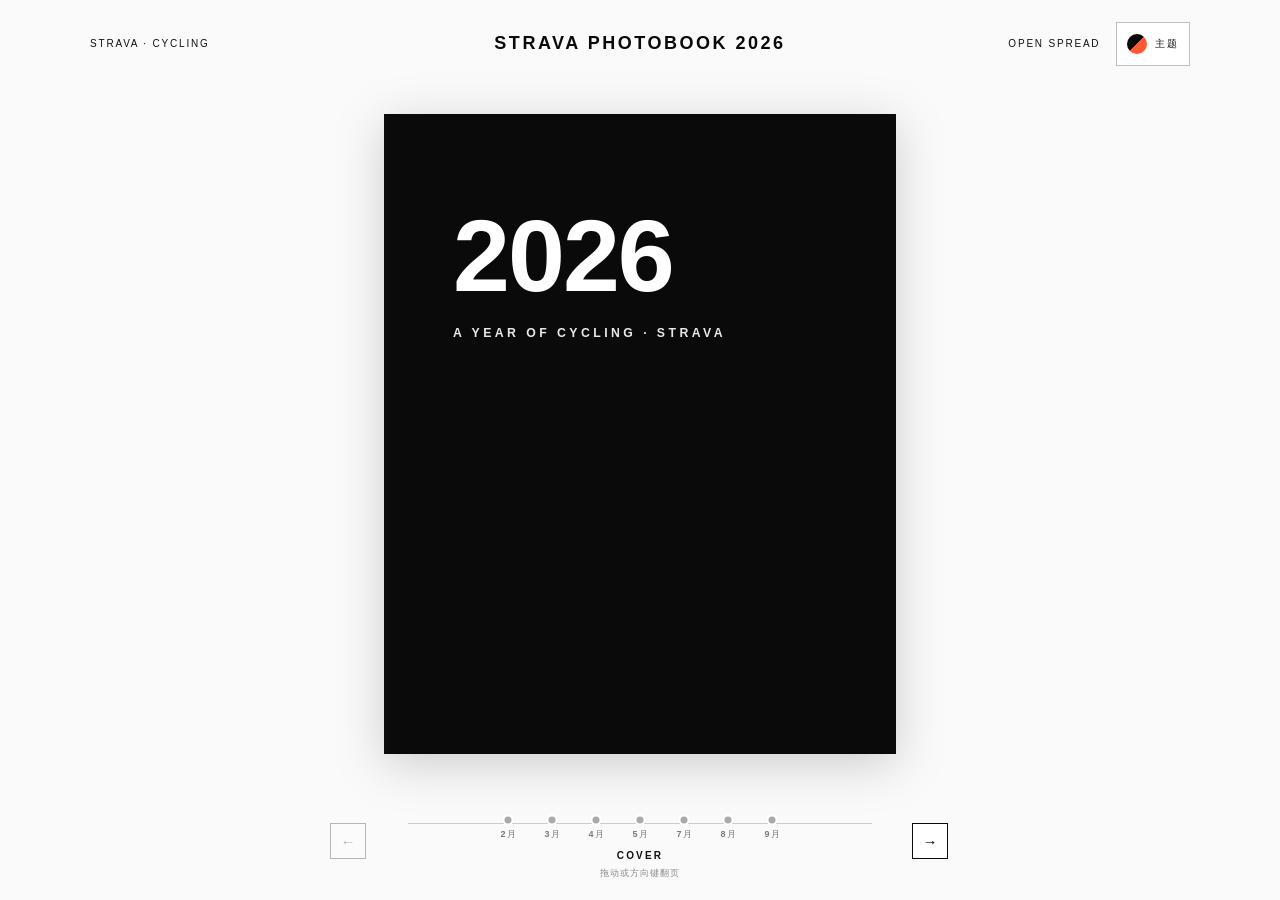
==== commit 89cca1ad: "Publish Strava photobook" ====
--- a/index.html
+++ b/index.html
@@ -21,52 +21,52 @@
         <article class="book-page art-page endpaper verso" aria-label="front endpaper"></article>
         <article class="book-page art-page paper recto" aria-label="Title"><div class="title-block"><h2>2026 骑行纪年</h2><p>111 次骑行 · 7,984 km · 累计爬升 64,299 m</p></div></article>
         <article class="book-page art-page paper verso" aria-label="Year in numbers"><div class="colophon year-stats"><p>年度数字</p><p><b>111</b> 次骑行</p><p><b>7,984</b> 公里</p><p><b>64,299</b> 米累计爬升</p><p><b>246</b> 小时在车上</p><p><b>4,503</b> 次收藏（kudos）</p><p><b>231</b> 个赛段 PR</p><p><b>175</b> km 最长单骑（戒潭秒阳 Ride）</p></div></article>
-        <article class="book-page art-page bleed recto" data-activity-id="17245396451" aria-label="出来溜溜活动一下 photo"><figure class="full-bleed"><img src="assets/photos/17245396451-00.jpg" alt="ride photo"><figcaption class="bleed-cap"><strong>出来溜溜活动一下</strong><span>2月1日 · 71 km · 爬升 637 m</span></figcaption></figure><p class="folio">1</p></article>
-        <article class="book-page art-page bleed verso" data-activity-id="17245396451" aria-label="出来溜溜活动一下 photo"><figure class="full-bleed"><img src="assets/photos/17245396451-01.jpg" alt="ride photo"><figcaption class="bleed-cap"><strong>出来溜溜活动一下</strong><span>2月1日 · 71 km · 爬升 637 m</span></figcaption></figure><p class="folio">2</p></article>
-        <article class="book-page art-page paper recto" data-activity-id="17799303161" aria-label="骑不动了拐个岔口休闲骑Ride"><div class="feature"><p class="feat-month">3月21日</p><p class="feat-reason">年度最多点赞</p><h3 class="feat-title">骑不动了拐个岔口休闲骑Ride</h3><p class="feat-stats">123 km · 爬升 1533 m · 均速 23.0 km/h · 5:21:50</p><p class="feat-tags">♥ 54</p></div><div class="feat-route"><svg class="route" viewBox="0 0 100 100" fill="none" xmlns="http://www.w3.org/2000/svg" aria-hidden="true"><path d="M51.2,94.0 L50.0,91.8 L47.1,89.1 L46.3,88.0 L46.1,87.5 L46.0,85.3 L44.1,82.3 L42.1,78.3 L42.0,77.8 L42.1,77.3 L41.8,76.9 L42.0,76.5 L41.6,76.0 L41.1,74.9 L41.2,74.5 L40.9,74.3 L40.3,73.0 L38.8,68.9 L37.3,65.6 L37.4,65.4 L37.1,65.2 L36.6,63.0 L36.7,62.0 L37.0,61.6 L37.1,60.9 L37.5,60.3 L38.2,58.7 L39.7,55.3 L41.3,52.8 L41.6,50.2 L42.7,49.5 L43.4,48.7 L43.5,48.4 L43.3,48.3 L44.4,46.1 L45.2,45.5 L45.4,45.0 L46.0,44.8 L46.2,44.6 L46.4,44.3 L46.2,43.6 L46.7,42.8 L46.7,42.4 L47.0,42.0 L47.3,41.1 L47.4,41.6 L47.6,41.3 L47.9,41.4 L47.9,41.1 L48.4,40.9 L49.3,41.0 L49.3,40.4 L49.7,40.2 L49.8,39.9 L50.7,39.5 L50.3,39.0 L50.4,38.5 L50.3,38.1 L50.5,37.7 L50.7,37.1 L51.5,35.7 L51.9,35.5 L52.5,35.4 L52.8,35.2 L53.1,34.1 L53.7,33.6 L53.9,33.0 L54.2,32.8 L54.8,32.7 L55.2,32.2 L56.2,32.2 L56.9,31.8 L58.5,32.4 L59.6,32.5 L60.0,32.8 L60.5,32.9 L61.1,32.9 L62.6,33.4 L62.7,33.3 L63.1,32.5 L62.4,32.1 L62.1,31.5 L62.3,31.3 L62.6,31.0 L63.0,30.5 L63.4,29.7 L63.3,29.0 L63.5,28.4 L63.4,27.9 L63.3,27.6 L63.0,27.4 L62.9,26.6 L62.2,25.5 L61.3,24.8 L60.9,24.3 L60.2,23.9 L60.0,23.6 L59.9,23.1 L59.9,22.5 L59.7,22.3 L59.7,21.6 L59.0,21.0 L59.3,20.1 L59.8,19.6 L59.7,19.4 L59.1,19.8 L58.8,19.7 L58.1,19.3 L57.6,19.3 L57.5,19.0 L57.6,18.1 L56.9,17.3 L56.7,15.5 L56.9,15.2 L57.9,14.6 L58.0,14.1 L57.8,13.2 L57.7,13.6 L57.5,13.7 L56.9,13.2 L56.9,12.6 L57.0,11.8 L56.8,11.5 L56.9,11.3 L56.9,10.9 L56.5,10.5 L56.7,10.6 L56.7,10.4 L56.4,10.1 L56.1,10.0 L55.6,8.9 L55.4,8.5 L55.1,8.3 L54.9,8.4 L55.0,8.6 L54.8,8.7 L54.7,8.6 L54.3,8.6 L54.0,8.4 L53.8,8.1 L53.9,8.3 L53.7,8.4 L53.4,8.4 L52.6,8.5 L52.3,8.5 L51.8,8.6 L51.4,8.4 L51.2,8.1 L50.9,8.2 L50.7,8.0 L50.6,7.5 L50.7,7.1 L50.9,6.9 L50.8,6.7 L50.6,6.6 L50.8,6.7 L50.9,6.5 L51.1,6.3 L51.0,6.0 L50.9,6.0 L51.0,6.0 L51.0,6.2 L51.2,6.3 L51.0,6.3 L50.8,6.6 L50.9,6.9 L50.7,7.1 L50.6,7.5 L50.6,8.0 L50.9,8.1 L51.1,8.1 L51.4,8.4 L51.8,8.6 L52.3,8.4 L53.0,8.5 L53.3,8.4 L53.7,8.4 L53.9,8.3 L54.4,8.6 L54.7,8.6 L54.7,8.7 L55.0,8.6 L54.9,8.4 L55.1,8.3 L55.6,8.9 L56.1,10.0 L56.4,10.1 L56.7,10.5 L56.7,10.6 L56.5,10.5 L56.9,10.9 L57.0,11.3 L56.8,11.6 L57.0,11.9 L56.9,12.6 L56.9,13.2 L57.5,13.7 L57.8,13.6 L57.8,13.2 L58.0,14.1 L57.9,14.6 L56.9,15.2 L56.7,15.5 L56.9,17.3 L57.6,18.1 L57.4,19.0 L57.6,19.3 L58.1,19.3 L58.7,19.7 L59.1,19.8 L59.7,19.4 L59.7,19.6 L59.3,20.1 L59.0,21.0 L59.7,21.6 L59.7,22.3 L59.9,22.5 L59.9,23.1 L60.0,23.6 L60.2,23.9 L60.9,24.3 L61.3,24.8 L62.2,25.5 L62.9,26.6 L63.0,27.4 L63.3,27.6 L63.4,27.9 L63.5,28.4 L63.4,29.7 L63.0,30.5 L62.6,31.0 L62.3,31.3 L62.1,31.5 L62.4,32.1 L63.0,32.4 L63.1,32.6 L62.8,33.2 L62.6,33.4 L61.1,32.9 L60.5,32.9 L60.0,32.8 L59.6,32.5 L58.5,32.3 L56.9,31.8 L56.2,32.2 L55.2,32.2 L54.8,32.7 L54.2,32.8 L53.9,33.0 L53.7,33.6 L53.2,34.0 L52.7,35.2 L51.9,35.5 L51.5,35.7 L50.7,37.1 L50.5,37.7 L50.3,38.2 L50.4,38.5 L50.3,38.9 L50.7,39.5 L49.8,39.9 L49.7,40.2 L49.3,40.4 L49.3,41.0 L48.4,40.9 L47.9,41.2 L47.9,41.4 L47.7,41.3 L47.4,41.6 L47.3,41.1 L47.0,42.0 L46.7,42.4 L46.7,42.9 L46.2,43.6 L46.3,44.5 L46.0,44.8 L45.4,45.0 L45.1,45.5 L44.4,46.1 L43.3,48.3 L43.5,48.4 L43.4,48.7 L42.6,49.5 L41.8,50.2 L41.6,50.2 L41.3,52.8 L40.3,54.5 L39.3,55.6 L38.7,56.7 L37.8,58.8 L37.5,60.2 L37.1,60.9 L37.0,61.6 L36.7,62.0 L36.5,63.1 L37.0,64.9 L36.9,65.4 L38.4,68.2 L40.7,74.3 L40.5,74.8 L40.7,75.2 L41.1,75.3 L41.2,75.8 L41.2,76.7 L41.6,77.0 L41.6,77.7 L43.7,82.0 L45.9,85.4 L46.1,87.5 L46.2,88.0 L46.9,89.1 L49.9,92.1 L50.4,93.2" stroke="#0a0a0a" stroke-width="2.6" stroke-linejoin="round" stroke-linecap="round"/><circle cx="51.2" cy="94.0" r="3.6" fill="#0a0a0a"/></svg></div></article>
-        <article class="book-page art-page bleed verso" data-activity-id="17799303161" aria-label="骑不动了拐个岔口休闲骑Ride photo"><figure class="contain"><img src="assets/photos/17799303161-00.jpg" alt="ride photo"><figcaption class="bleed-cap"><strong>骑不动了拐个岔口休闲骑Ride</strong><span>3月21日 · 123 km · 爬升 1533 m</span></figcaption></figure><p class="folio">3</p></article>
-        <article class="book-page art-page bleed recto" data-activity-id="17799303161" aria-label="骑不动了拐个岔口休闲骑Ride photo"><figure class="full-bleed"><img src="assets/photos/17799303161-01.jpg" alt="ride photo"><figcaption class="bleed-cap"><strong>骑不动了拐个岔口休闲骑Ride</strong><span>3月21日 · 123 km · 爬升 1533 m</span></figcaption></figure><p class="folio">4</p></article>
-        <article class="book-page art-page bleed verso" data-activity-id="17883890435" aria-label="都进山赏花呢Ride photo"><figure class="full-bleed"><img src="assets/photos/17883890435-00.jpg" alt="ride photo"><figcaption class="bleed-cap"><strong>都进山赏花呢Ride</strong><span>3月28日 · 95 km · 爬升 1082 m</span></figcaption></figure><p class="folio">5</p></article>
-        <article class="book-page art-page bleed recto" data-activity-id="17883890435" aria-label="都进山赏花呢Ride photo"><figure class="contain"><img src="assets/photos/17883890435-01.jpg" alt="ride photo"><figcaption class="bleed-cap"><strong>都进山赏花呢Ride</strong><span>3月28日 · 95 km · 爬升 1082 m</span></figcaption></figure><p class="folio">6</p></article>
-        <article class="book-page art-page bleed verso" data-activity-id="17969834673" aria-label="妙峰山王教练牛逼Ride photo"><figure class="full-bleed"><img src="assets/photos/17969834673-00.jpg" alt="ride photo"><figcaption class="bleed-cap"><strong>妙峰山王教练牛逼Ride</strong><span>4月4日 · 128 km · 爬升 1620 m</span></figcaption></figure><p class="folio">7</p></article>
-        <article class="book-page art-page bleed recto" data-activity-id="18060943230" aria-label="高崖口骑不动啦偷偷回啦Ride photo"><figure class="contain"><img src="assets/photos/18060943230-00.jpg" alt="ride photo"><figcaption class="bleed-cap"><strong>高崖口骑不动啦偷偷回啦Ride</strong><span>4月11日 · 73 km · 爬升 436 m</span></figcaption></figure><p class="folio">8</p></article>
-        <article class="book-page art-page bleed verso" data-activity-id="18166002364" aria-label="黑分解Ride photo"><figure class="full-bleed"><img src="assets/photos/18166002364-00.jpg" alt="ride photo"><figcaption class="bleed-cap"><strong>黑分解Ride</strong><span>4月19日 · 88 km · 爬升 891 m</span></figcaption></figure><p class="folio">9</p></article>
-        <article class="book-page art-page bleed recto" data-activity-id="18166002364" aria-label="黑分解Ride photo"><figure class="full-bleed"><img src="assets/photos/18166002364-01.jpg" alt="ride photo"><figcaption class="bleed-cap"><strong>黑分解Ride</strong><span>4月19日 · 88 km · 爬升 891 m</span></figcaption></figure><p class="folio">10</p></article>
-        <article class="book-page art-page paper verso" data-activity-id="18246792161" aria-label="解字石台自沟南山环线Ride"><div class="feature"><p class="feat-month">4月25日</p><p class="feat-reason">年度 PR 高光</p><h3 class="feat-title">解字石台自沟南山环线Ride</h3><p class="feat-stats">130 km · 爬升 1384 m · 均速 30.2 km/h · 4:18:14</p><p class="feat-tags">♥ 59 · 9 PR</p></div><div class="feat-route"><svg class="route" viewBox="0 0 100 100" fill="none" xmlns="http://www.w3.org/2000/svg" aria-hidden="true"><path d="M68.5,94.0 L67.3,91.9 L64.5,89.2 L63.8,88.2 L63.6,85.6 L61.7,82.7 L59.8,79.0 L59.7,78.4 L59.8,78.0 L59.5,77.6 L59.7,77.2 L59.3,76.7 L58.9,75.6 L58.9,75.3 L58.6,75.1 L58.1,73.8 L56.7,69.9 L55.2,66.8 L55.3,66.6 L55.0,66.4 L54.5,64.4 L54.6,63.3 L54.9,62.9 L55.0,62.3 L57.5,56.9 L59.1,54.6 L59.3,51.7 L59.6,50.9 L60.1,50.5 L59.9,50.2 L60.1,49.7 L59.5,49.3 L59.2,49.2 L59.2,48.9 L58.9,48.8 L58.6,48.3 L58.4,48.2 L58.3,47.5 L57.9,47.3 L57.5,46.8 L56.8,46.5 L56.2,44.9 L56.3,44.5 L57.2,42.9 L58.4,42.0 L59.2,40.4 L59.3,39.5 L60.0,38.1 L60.2,37.9 L60.6,36.9 L60.6,36.8 L60.4,36.6 L60.1,36.5 L60.1,36.3 L59.9,36.0 L60.1,35.7 L59.9,35.2 L59.7,34.4 L60.1,34.2 L59.9,34.5 L60.2,34.5 L60.2,34.7 L60.4,34.0 L61.0,33.2 L60.9,32.8 L60.7,32.6 L60.7,33.0 L60.6,32.6 L61.1,32.0 L61.1,32.3 L61.0,32.5 L61.2,32.3 L61.6,32.4 L61.4,32.2 L61.6,31.9 L61.4,31.9 L61.6,31.5 L61.4,31.3 L61.2,31.5 L61.3,31.3 L61.5,31.3 L61.6,31.1 L61.9,31.1 L62.2,31.4 L61.7,30.5 L61.8,29.8 L61.9,29.7 L61.9,30.0 L62.0,29.8 L62.3,29.8 L62.6,29.3 L62.9,28.2 L62.9,28.1 L63.0,27.9 L63.0,26.8 L63.7,25.7 L63.6,25.5 L63.7,25.7 L63.3,25.9 L63.0,25.0 L62.8,24.7 L62.6,24.7 L62.3,24.4 L61.8,24.5 L61.8,25.0 L61.5,24.6 L61.0,24.3 L60.5,24.4 L60.2,24.0 L60.3,23.5 L60.0,23.2 L59.7,23.2 L60.0,23.1 L60.4,23.3 L60.8,23.0 L61.0,22.4 L60.9,22.3 L61.1,22.1 L61.3,22.3 L61.6,22.0 L61.8,22.0 L61.5,21.4 L61.7,20.4 L61.7,19.6 L62.3,18.7 L62.3,18.1 L62.1,17.9 L62.1,17.4 L61.8,17.3 L61.4,16.8 L61.1,16.7 L60.9,16.5 L61.0,16.2 L61.1,16.2 L61.2,16.0 L61.0,15.9 L60.9,16.1 L60.7,15.5 L60.5,15.7 L60.2,15.5 L60.1,14.9 L60.0,15.0 L60.0,15.1 L59.6,14.8 L59.5,15.0 L59.7,15.2 L59.6,15.2 L59.2,14.9 L59.2,14.7 L59.1,14.8 L58.9,14.7 L58.9,14.8 L58.8,14.8 L58.7,14.6 L58.5,14.5 L58.4,14.6 L58.3,14.5 L58.4,14.4 L57.9,14.2 L57.8,14.1 L58.0,14.0 L58.1,13.5 L58.0,13.3 L57.8,13.3 L57.6,12.8 L57.8,11.9 L58.5,11.0 L58.4,10.6 L58.5,9.9 L57.3,9.2 L56.5,9.1 L56.4,8.8 L56.4,8.4 L56.2,8.1 L55.4,8.0 L54.9,7.7 L54.5,8.1 L54.5,8.4 L54.8,8.6 L54.4,8.5 L54.2,7.6 L54.0,7.5 L53.7,7.7 L53.3,7.6 L52.5,7.0 L51.6,6.7 L51.0,6.0 L51.1,7.4 L51.7,8.8 L51.8,9.9 L50.8,10.1 L49.8,11.0 L48.6,11.5 L47.2,12.4 L46.9,12.3 L46.6,11.8 L46.2,11.7 L45.2,11.6 L42.2,11.0 L41.6,11.1 L40.4,13.0 L39.0,13.7 L37.6,15.5 L37.2,16.2 L37.1,17.3 L36.3,18.4 L35.7,18.8 L34.4,19.4 L34.1,20.1 L33.6,20.8 L32.6,22.7 L31.9,23.6 L31.6,23.6 L31.5,24.6 L32.3,26.7 L32.9,27.8 L33.2,28.9 L33.3,30.7 L33.6,31.1 L33.6,31.7 L33.4,31.7 L33.4,31.6 L34.1,32.7 L34.3,32.8 L35.4,32.6 L35.9,32.8 L36.3,32.8 L36.3,33.4 L36.9,34.1 L37.0,35.4 L37.2,35.6 L37.8,35.8 L38.1,36.3 L38.5,36.6 L38.5,36.9 L38.3,37.4 L38.9,37.7 L39.1,38.6 L40.5,39.9 L40.8,39.9 L41.9,40.3 L42.2,40.5 L42.4,40.3 L42.6,40.3 L42.8,40.9 L42.5,41.4 L43.0,42.0 L42.9,42.9 L43.1,43.0 L43.5,42.8 L43.7,42.8 L43.8,43.0 L43.6,43.5 L43.7,43.7 L43.9,43.7 L44.2,43.4 L44.5,43.5 L44.7,43.7 L44.7,44.4 L44.9,44.6 L45.4,44.6 L45.7,44.7 L45.8,45.0 L45.8,45.5 L46.1,45.8 L46.4,45.9 L47.8,45.8 L48.0,45.9 L48.0,46.4 L48.8,47.1 L49.3,47.0 L49.6,47.1 L49.6,47.8 L49.2,48.3 L49.4,48.5 L50.1,48.6 L50.3,48.7 L50.3,49.0 L50.0,49.4 L50.0,49.6 L51.8,50.6 L52.7,50.9 L53.3,51.0 L53.5,51.2 L53.8,52.6 L54.9,55.0 L55.1,55.9 L55.2,59.9 L54.5,64.4 L54.9,66.2 L54.8,66.5 L56.3,69.4 L58.4,75.1 L58.3,75.6 L58.5,76.0 L58.8,76.1 L59.0,76.5 L59.0,77.4 L59.3,77.6 L59.4,78.4 L59.7,79.1 L61.4,82.4 L63.4,85.7 L63.7,88.2 L64.4,89.2 L67.2,92.1 L67.6,93.0" stroke="#0a0a0a" stroke-width="2.6" stroke-linejoin="round" stroke-linecap="round"/><circle cx="68.5" cy="94.0" r="3.6" fill="#0a0a0a"/></svg></div></article>
-        <article class="book-page art-page bleed recto" data-activity-id="18246792161" aria-label="解字石台自沟南山环线Ride photo"><figure class="full-bleed"><img src="assets/photos/18246792161-00.jpg" alt="ride photo"><figcaption class="bleed-cap"><strong>解字石台自沟南山环线Ride</strong><span>4月25日 · 130 km · 爬升 1384 m</span></figcaption></figure><p class="folio">11</p></article>
-        <article class="book-page art-page bleed verso" data-activity-id="18246792161" aria-label="解字石台自沟南山环线Ride photo"><figure class="full-bleed"><img src="assets/photos/18246792161-01.jpg" alt="ride photo"><figcaption class="bleed-cap"><strong>解字石台自沟南山环线Ride</strong><span>4月25日 · 130 km · 爬升 1384 m</span></figcaption></figure><p class="folio">12</p></article>
-        <article class="book-page art-page bleed recto" data-activity-id="18327220842" aria-label="又活了一天Ride photo"><figure class="contain"><img src="assets/photos/18327220842-00.jpg" alt="ride photo"><figcaption class="bleed-cap"><strong>又活了一天Ride</strong><span>5月1日 · 129 km · 爬升 1309 m</span></figcaption></figure><p class="folio">13</p></article>
-        <article class="book-page art-page bleed verso" data-activity-id="18327220842" aria-label="又活了一天Ride photo"><figure class="full-bleed"><img src="assets/photos/18327220842-01.jpg" alt="ride photo"><figcaption class="bleed-cap"><strong>又活了一天Ride</strong><span>5月1日 · 129 km · 爬升 1309 m</span></figcaption></figure><p class="folio">14</p></article>
-        <article class="book-page art-page bleed recto" data-activity-id="18380227983" aria-label="解字石Ride photo"><figure class="full-bleed"><img src="assets/photos/18380227983-00.jpg" alt="ride photo"><figcaption class="bleed-cap"><strong>解字石Ride</strong><span>5月5日 · 81 km · 爬升 716 m</span></figcaption></figure><p class="folio">15</p></article>
-        <article class="book-page art-page paper verso" data-activity-id="18446435088" aria-label="黑分解Ride"><div class="feature"><p class="feat-month">5月10日</p><p class="feat-reason">年度最多点赞</p><h3 class="feat-title">黑分解Ride</h3><p class="feat-stats">87 km · 爬升 888 m · 均速 32.0 km/h · 2:43:34</p><p class="feat-tags">♥ 62 · 2 PR</p></div><div class="feat-route"><svg class="route" viewBox="0 0 100 100" fill="none" xmlns="http://www.w3.org/2000/svg" aria-hidden="true"><path d="M59.8,94.0 L59.0,92.7 L58.3,91.3 L57.7,90.6 L56.0,89.0 L54.4,87.5 L53.3,86.0 L53.1,85.4 L53.1,82.8 L53.0,82.4 L51.7,80.3 L50.4,78.3 L47.8,73.1 L47.6,72.3 L47.7,71.7 L47.4,71.5 L47.3,71.2 L47.5,70.7 L47.5,70.6 L46.9,69.9 L46.4,68.4 L46.4,67.9 L46.0,67.6 L45.3,65.9 L43.3,60.3 L42.9,59.7 L42.7,58.9 L41.2,55.9 L41.2,55.8 L41.3,55.7 L41.1,55.6 L40.9,55.4 L40.9,55.1 L40.7,54.3 L40.3,52.7 L40.3,52.2 L40.4,51.1 L40.8,50.5 L41.0,49.6 L41.5,48.8 L41.9,47.7 L42.4,46.7 L43.4,44.4 L44.1,43.1 L44.5,42.1 L45.3,41.0 L46.2,39.7 L46.6,38.8 L47.0,35.3 L47.3,35.2 L48.1,34.5 L48.4,34.3 L49.5,33.2 L49.6,32.9 L49.3,32.7 L49.3,32.7 L50.3,30.9 L50.8,29.7 L51.8,28.9 L52.1,28.3 L52.4,28.2 L52.9,28.1 L53.2,27.8 L53.4,27.4 L53.2,27.1 L53.2,26.4 L53.6,26.0 L53.7,25.5 L53.9,25.4 L53.8,24.8 L54.1,24.6 L54.3,24.2 L54.4,23.8 L54.6,23.5 L54.7,23.1 L54.7,23.1 L54.7,23.6 L54.8,23.7 L54.9,23.5 L55.1,23.3 L55.4,23.5 L55.5,23.5 L55.5,23.1 L55.7,22.9 L55.9,22.9 L56.1,22.8 L56.4,22.7 L56.8,22.9 L57.2,23.0 L57.3,22.9 L57.4,22.8 L57.3,22.6 L57.3,22.4 L57.4,22.1 L57.9,21.9 L58.1,21.5 L59.2,20.8 L58.8,20.5 L58.6,20.0 L58.8,19.5 L58.7,19.1 L59.0,18.5 L59.2,17.7 L59.5,17.3 L59.6,16.7 L59.5,16.7 L59.1,16.8 L58.1,16.6 L57.3,16.2 L57.0,16.1 L56.5,16.3 L56.4,16.3 L56.0,16.6 L55.0,16.2 L54.9,16.0 L54.6,16.1 L54.3,15.9 L54.1,15.9 L53.9,15.8 L53.7,15.6 L53.6,15.2 L53.8,14.9 L54.2,14.5 L54.3,14.5 L54.5,14.0 L54.3,13.9 L53.1,13.5 L52.9,13.3 L52.9,13.0 L52.5,13.0 L51.7,12.7 L51.4,12.6 L51.2,12.2 L50.9,12.2 L50.5,12.6 L49.9,13.0 L49.2,13.0 L48.8,13.1 L48.7,13.2 L48.7,13.7 L48.5,13.5 L48.2,13.5 L48.2,13.1 L47.8,12.8 L48.1,12.4 L47.8,11.6 L47.8,10.9 L47.5,10.5 L47.8,10.4 L48.1,10.2 L48.1,10.3 L47.9,10.7 L48.0,10.7 L48.2,10.6 L48.2,11.0 L48.3,11.0 L48.3,10.7 L48.6,10.0 L48.8,9.7 L49.1,9.4 L49.2,9.0 L49.4,8.8 L49.3,8.3 L48.9,8.0 L49.0,8.4 L49.0,8.5 L48.8,8.0 L49.1,7.6 L49.3,7.4 L49.5,7.1 L49.6,7.2 L49.5,7.6 L49.3,7.7 L49.3,7.8 L49.5,7.7 L49.7,7.5 L50.0,7.7 L50.3,7.7 L50.0,7.4 L50.0,7.2 L50.2,7.0 L50.0,7.0 L49.9,6.9 L50.2,6.7 L50.3,6.4 L50.1,6.3 L50.0,6.1 L49.9,6.2 L49.8,6.4 L49.7,6.4 L49.9,6.1 L50.1,6.1 L50.2,6.0 L49.8,6.1 L49.7,6.4 L49.8,6.4 L49.9,6.2 L50.0,6.1 L50.3,6.5 L49.9,6.9 L50.0,7.0 L50.2,7.0 L50.0,7.3 L50.3,7.7 L50.0,7.7 L49.6,7.5 L49.4,7.8 L49.3,7.8 L49.3,7.8 L49.5,7.7 L49.5,7.6 L49.6,7.2 L49.5,7.1 L49.4,7.1 L49.3,7.4 L49.0,7.6 L48.8,8.1 L49.0,8.5 L49.0,8.4 L48.9,8.0 L49.3,8.3 L49.3,8.9 L49.2,9.1 L49.1,9.4 L48.6,9.8 L48.3,10.7 L48.2,11.0 L48.2,10.9 L48.2,10.5 L47.9,10.7 L48.1,10.3 L48.1,10.1 L48.0,10.1 L47.7,10.4 L47.5,10.5 L47.7,10.8 L47.7,11.5 L48.1,12.4 L48.0,12.5 L47.8,12.7 L47.8,12.8 L48.2,13.2 L48.2,13.5 L48.5,13.6 L48.9,13.8 L48.9,14.0 L48.3,15.0 L48.2,15.4 L47.9,15.7 L47.6,16.6 L46.9,17.7 L46.8,18.2 L46.9,18.7 L46.8,19.0 L46.1,20.3 L45.8,21.2 L44.2,22.4 L43.9,22.8 L43.7,23.0 L43.5,23.5 L42.7,24.7 L42.6,25.4 L43.2,26.6 L42.4,26.7 L42.5,27.4 L43.0,27.9 L43.2,28.6 L43.9,29.4 L44.2,29.9 L44.3,30.3 L44.3,30.7 L44.9,31.2 L45.2,32.8 L45.2,32.9 L45.0,33.0 L44.8,33.3 L45.0,34.7 L45.2,35.2 L46.9,35.2 L47.0,35.3 L46.6,38.8 L46.1,39.7 L45.2,41.1 L44.4,42.0 L43.9,42.5 L43.0,44.1 L41.9,46.8 L41.8,47.8 L41.5,48.7 L40.9,49.6 L40.8,50.5 L40.4,51.2 L40.2,52.2 L40.2,52.8 L40.8,55.1 L40.7,55.6 L41.1,56.2 L42.4,58.7 L42.8,59.7 L43.6,62.2 L45.7,67.7 L45.7,67.8 L45.6,68.1 L45.6,68.3 L45.8,68.8 L46.3,69.0 L46.5,69.6 L46.6,70.2 L46.5,70.8 L46.6,71.0 L46.9,71.1 L47.0,71.2 L47.1,72.3 L47.5,73.4 L49.9,77.9 L51.9,81.2 L52.6,82.1 L52.8,82.5 L52.9,83.1 L53.0,85.3 L53.2,86.0 L54.2,87.5 L58.1,91.4 L58.5,92.1 L58.7,92.8 L59.3,93.7" stroke="#0a0a0a" stroke-width="2.6" stroke-linejoin="round" stroke-linecap="round"/><circle cx="59.8" cy="94.0" r="3.6" fill="#0a0a0a"/></svg></div></article>
-        <article class="book-page art-page bleed recto" data-activity-id="18446435088" aria-label="黑分解Ride photo"><figure class="full-bleed"><img src="assets/photos/18446435088-00.jpg" alt="ride photo"><figcaption class="bleed-cap"><strong>黑分解Ride</strong><span>5月10日 · 87 km · 爬升 888 m</span></figcaption></figure><p class="folio">16</p></article>
-        <article class="book-page art-page bleed verso" data-activity-id="18446435088" aria-label="黑分解Ride photo"><figure class="contain"><img src="assets/photos/18446435088-01.jpg" alt="ride photo"><figcaption class="bleed-cap"><strong>黑分解Ride</strong><span>5月10日 · 87 km · 爬升 888 m</span></figcaption></figure><p class="folio">17</p></article>
-        <article class="book-page art-page bleed recto" data-activity-id="18709126057" aria-label="早鸟间歇拉扯到飽了🥹Ride photo"><figure class="contain"><img src="assets/photos/18709126057-00.jpg" alt="ride photo"><figcaption class="bleed-cap"><strong>早鸟间歇拉扯到飽了🥹Ride</strong><span>5月30日 · 81 km · 爬升 0 m</span></figcaption></figure><p class="folio">18</p></article>
-        <article class="book-page art-page bleed verso" data-activity-id="19357044157" aria-label="庙上路 Ride photo"><figure class="full-bleed"><img src="assets/photos/19357044157-00.jpg" alt="ride photo"><figcaption class="bleed-cap"><strong>庙上路 Ride</strong><span>7月18日 · 120 km · 爬升 1223 m</span></figcaption></figure><p class="folio">19</p></article>
-        <article class="book-page art-page bleed recto" data-activity-id="19357044157" aria-label="庙上路 Ride photo"><figure class="full-bleed"><img src="assets/photos/19357044157-01.jpg" alt="ride photo"><figcaption class="bleed-cap"><strong>庙上路 Ride</strong><span>7月18日 · 120 km · 爬升 1223 m</span></figcaption></figure><p class="folio">20</p></article>
-        <article class="book-page art-page bleed verso" data-activity-id="19370214590" aria-label="老山绕圈 Ride photo"><figure class="contain"><img src="assets/photos/19370214590-00.jpg" alt="ride photo"><figcaption class="bleed-cap"><strong>老山绕圈 Ride</strong><span>7月19日 · 38 km · 爬升 383 m</span></figcaption></figure><p class="folio">21</p></article>
-        <article class="book-page art-page bleed recto" data-activity-id="19370214590" aria-label="老山绕圈 Ride photo"><figure class="contain"><img src="assets/photos/19370214590-01.jpg" alt="ride photo"><figcaption class="bleed-cap"><strong>老山绕圈 Ride</strong><span>7月19日 · 38 km · 爬升 383 m</span></figcaption></figure><p class="folio">22</p></article>
-        <article class="book-page art-page paper verso" data-activity-id="19453734088" aria-label="松山 Ride"><div class="feature"><p class="feat-month">7月25日</p><p class="feat-reason">年度 PR 高光</p><h3 class="feat-title">松山 Ride</h3><p class="feat-stats">175 km · 爬升 1713 m · 均速 32.3 km/h · 5:24:18</p><p class="feat-tags">♥ 61 · 10 PR</p></div><div class="feat-route"><svg class="route" viewBox="0 0 100 100" fill="none" xmlns="http://www.w3.org/2000/svg" aria-hidden="true"><path d="M91.7,94.0 L90.6,92.1 L88.1,89.6 L87.4,88.7 L87.2,86.3 L85.5,83.6 L83.7,80.2 L83.7,79.3 L83.4,78.9 L83.6,78.5 L83.2,78.0 L82.9,76.8 L82.2,75.5 L80.8,71.7 L79.4,68.9 L79.5,68.7 L78.0,68.2 L75.9,68.1 L72.0,66.6 L71.4,66.2 L71.3,66.4 L70.4,65.9 L69.3,65.6 L68.3,64.6 L67.0,64.3 L66.4,64.5 L65.2,62.5 L65.1,61.8 L64.3,61.1 L63.6,60.7 L63.0,59.8 L62.2,59.1 L61.8,59.0 L60.8,58.5 L60.1,58.1 L57.9,56.0 L57.3,54.8 L57.0,54.4 L56.3,53.9 L56.0,53.3 L55.5,52.4 L55.0,52.3 L54.5,51.3 L53.6,50.5 L53.0,48.7 L52.5,48.2 L52.3,47.7 L52.1,48.0 L52.1,47.7 L51.8,47.5 L51.4,47.0 L51.0,46.0 L50.4,45.6 L50.0,44.4 L49.5,43.7 L42.9,42.9 L42.4,42.6 L42.2,42.1 L41.9,41.9 L41.9,41.4 L41.5,40.3 L39.4,40.1 L38.8,40.4 L38.2,40.1 L36.0,40.6 L32.6,39.1 L32.5,35.7 L32.0,35.3 L31.8,33.3 L30.5,30.8 L30.1,28.8 L28.9,26.2 L28.4,24.0 L26.8,21.3 L26.1,20.8 L24.3,20.1 L23.5,19.1 L23.2,17.4 L24.8,17.2 L22.8,17.5 L22.1,17.9 L21.3,17.3 L20.8,16.6 L21.7,16.1 L21.0,16.3 L21.0,16.0 L20.6,16.1 L20.5,15.6 L19.7,15.2 L19.5,14.7 L19.3,14.7 L19.0,14.3 L18.9,13.7 L18.7,13.7 L18.2,13.2 L18.4,12.7 L18.2,12.4 L18.0,12.4 L17.5,12.1 L17.2,12.1 L16.9,11.7 L16.3,11.6 L16.2,11.3 L15.7,11.4 L15.4,11.3 L15.1,10.9 L14.5,10.6 L14.2,10.2 L13.8,10.0 L14.2,10.0 L13.5,9.1 L11.9,8.5 L11.9,8.7 L11.5,8.5 L11.5,7.8 L11.3,8.1 L10.8,8.0 L9.9,8.2 L10.2,8.0 L10.1,7.8 L10.5,7.9 L10.8,7.6 L10.3,7.0 L10.0,7.0 L10.1,6.9 L9.8,6.5 L10.4,6.5 L10.0,6.5 L9.3,6.0 L9.5,6.4 L9.4,7.0 L9.6,7.2 L9.3,7.1 L9.3,6.5 L8.9,6.0 L8.3,6.1 L8.9,6.0 L9.3,6.5 L9.3,7.1 L9.6,7.2 L9.4,7.0 L9.5,6.4 L9.3,6.0 L10.1,6.5 L10.4,6.5 L9.8,6.5 L10.1,6.9 L10.0,7.0 L10.3,7.1 L10.7,7.6 L10.5,7.9 L10.1,7.8 L10.1,8.0 L9.9,8.2 L10.8,8.0 L11.3,8.2 L11.5,7.8 L11.5,8.5 L11.8,8.7 L11.9,8.5 L13.4,9.1 L14.2,10.0 L13.8,9.9 L13.8,10.0 L14.2,10.2 L14.4,10.6 L15.1,10.9 L15.4,11.3 L15.7,11.4 L16.2,11.3 L16.3,11.7 L17.0,11.7 L17.2,12.1 L17.5,12.1 L17.8,12.4 L18.3,12.4 L18.4,12.7 L18.2,13.2 L18.7,13.8 L18.9,13.7 L19.0,14.4 L19.3,14.7 L19.5,14.7 L19.7,15.2 L20.5,15.6 L20.6,16.1 L20.9,16.0 L21.0,16.3 L21.7,16.1 L20.8,16.4 L20.8,16.6 L21.3,17.3 L22.2,17.9 L22.8,17.5 L24.9,17.2 L25.4,16.9 L29.5,14.1 L31.4,11.5 L34.3,9.9 L35.8,9.4 L39.9,8.8 L40.3,8.8 L40.7,9.0 L43.4,12.2 L44.6,15.3 L45.4,19.0 L47.0,21.9 L47.1,22.4 L47.3,22.4 L48.4,24.2 L51.2,25.9 L52.5,26.4 L57.1,29.3 L57.3,29.7 L57.4,31.1 L57.7,32.0 L58.5,33.1 L58.8,35.2 L59.9,37.3 L60.1,37.4 L61.1,37.3 L61.6,37.5 L62.0,37.4 L62.0,38.0 L62.5,38.7 L62.6,39.8 L63.4,40.2 L64.0,41.0 L63.8,41.6 L64.4,42.0 L64.6,42.8 L65.9,44.0 L66.2,44.0 L67.4,44.6 L67.6,44.4 L67.8,44.4 L68.0,44.9 L67.7,45.4 L68.2,45.9 L68.1,46.8 L68.6,46.6 L68.8,46.7 L68.8,47.5 L69.2,47.2 L69.6,47.3 L69.8,48.2 L70.7,48.4 L70.8,49.2 L71.0,49.5 L72.6,49.4 L72.8,50.1 L73.5,50.7 L74.2,50.6 L74.3,51.3 L73.9,51.8 L74.9,52.1 L74.6,52.8 L74.7,52.9 L76.3,53.9 L77.9,54.4 L78.2,55.7 L79.1,57.9 L79.3,58.8 L79.4,62.5 L78.8,66.6 L79.2,68.3 L79.1,68.7 L80.4,71.2 L82.4,76.6 L82.3,77.0 L82.5,77.3 L82.9,77.9 L82.9,78.7 L83.3,78.9 L83.3,79.6 L83.5,80.2 L85.2,83.4 L87.0,86.3 L87.3,88.7 L88.0,89.7 L90.5,92.2 L90.9,92.9" stroke="#0a0a0a" stroke-width="2.6" stroke-linejoin="round" stroke-linecap="round"/><circle cx="91.7" cy="94.0" r="3.6" fill="#0a0a0a"/></svg></div></article>
-        <article class="book-page art-page bleed recto" data-activity-id="19453734088" aria-label="松山 Ride photo"><figure class="contain"><img src="assets/photos/19453734088-00.jpg" alt="ride photo"><figcaption class="bleed-cap"><strong>松山 Ride</strong><span>7月25日 · 175 km · 爬升 1713 m</span></figcaption></figure><p class="folio">23</p></article>
-        <article class="book-page art-page bleed verso" data-activity-id="19453734088" aria-label="松山 Ride photo"><figure class="contain"><img src="assets/photos/19453734088-01.jpg" alt="ride photo"><figcaption class="bleed-cap"><strong>松山 Ride</strong><span>7月25日 · 175 km · 爬升 1713 m</span></figcaption></figure><p class="folio">24</p></article>
-        <article class="book-page art-page bleed recto" data-activity-id="19563904174" aria-label="大杨山有谁啊分解 ride photo"><figure class="contain"><img src="assets/photos/19563904174-00.jpg" alt="ride photo"><figcaption class="bleed-cap"><strong>大杨山有谁啊分解 ride</strong><span>8月2日 · 107 km · 爬升 1004 m</span></figcaption></figure><p class="folio">25</p></article>
-        <article class="book-page art-page bleed verso" data-activity-id="19563904174" aria-label="大杨山有谁啊分解 ride photo"><figure class="contain"><img src="assets/photos/19563904174-01.jpg" alt="ride photo"><figcaption class="bleed-cap"><strong>大杨山有谁啊分解 ride</strong><span>8月2日 · 107 km · 爬升 1004 m</span></figcaption></figure><p class="folio">26</p></article>
-        <article class="book-page art-page bleed recto" data-activity-id="19648662768" aria-label="东方红白瀑寺 ride photo"><figure class="full-bleed"><img src="assets/photos/19648662768-00.jpg" alt="ride photo"><figcaption class="bleed-cap"><strong>东方红白瀑寺 ride</strong><span>8月8日 · 109 km · 爬升 1282 m</span></figcaption></figure><p class="folio">27</p></article>
-        <article class="book-page art-page bleed verso" data-activity-id="19648662768" aria-label="东方红白瀑寺 ride photo"><figure class="full-bleed"><img src="assets/photos/19648662768-01.jpg" alt="ride photo"><figcaption class="bleed-cap"><strong>东方红白瀑寺 ride</strong><span>8月8日 · 109 km · 爬升 1282 m</span></figcaption></figure><p class="folio">28</p></article>
-        <article class="book-page art-page bleed recto" data-activity-id="19663141303" aria-label="永四 ride photo"><figure class="full-bleed"><img src="assets/photos/19663141303-00.jpg" alt="ride photo"><figcaption class="bleed-cap"><strong>永四 ride</strong><span>8月9日 · 163 km · 爬升 1775 m</span></figcaption></figure><p class="folio">29</p></article>
-        <article class="book-page art-page bleed verso" data-activity-id="19663141303" aria-label="永四 ride photo"><figure class="full-bleed"><img src="assets/photos/19663141303-01.jpg" alt="ride photo"><figcaption class="bleed-cap"><strong>永四 ride</strong><span>8月9日 · 163 km · 爬升 1775 m</span></figcaption></figure><p class="folio">30</p></article>
-        <article class="book-page art-page bleed recto" data-activity-id="19761118486" aria-label="雨战百里画廊 Ride photo"><figure class="contain"><img src="assets/photos/19761118486-00.jpg" alt="ride photo"><figcaption class="bleed-cap"><strong>雨战百里画廊 Ride</strong><span>8月16日 · 161 km · 爬升 1952 m</span></figcaption></figure><p class="folio">31</p></article>
-        <article class="book-page art-page bleed verso" data-activity-id="19761118486" aria-label="雨战百里画廊 Ride photo"><figure class="full-bleed"><img src="assets/photos/19761118486-01.jpg" alt="ride photo"><figcaption class="bleed-cap"><strong>雨战百里画廊 Ride</strong><span>8月16日 · 161 km · 爬升 1952 m</span></figcaption></figure><p class="folio">32</p></article>
-        <article class="book-page art-page paper recto" data-activity-id="19944892591" aria-label="戒潭秒阳 Ride"><div class="feature"><p class="feat-month">8月29日</p><p class="feat-reason">年度 PR 高光</p><h3 class="feat-title">戒潭秒阳 Ride</h3><p class="feat-stats">175 km · 爬升 2217 m · 均速 28.7 km/h · 6:05:27</p><p class="feat-tags">♥ 62 · 10 PR</p></div><div class="feat-route"><svg class="route" viewBox="0 0 100 100" fill="none" xmlns="http://www.w3.org/2000/svg" aria-hidden="true"><path d="M88.7,14.3 L82.8,16.7 L79.6,19.6 L72.7,22.2 L69.2,22.8 L53.2,22.7 L52.5,22.3 L51.9,22.7 L45.2,23.1 L45.9,25.2 L47.5,26.8 L47.1,27.2 L44.5,27.4 L43.8,30.5 L42.6,31.8 L41.6,34.4 L41.6,37.9 L43.0,41.2 L42.2,43.0 L40.9,43.9 L39.0,46.0 L40.5,55.8 L42.1,57.2 L40.2,58.0 L40.5,63.1 L41.7,65.1 L42.6,67.6 L43.9,69.3 L42.9,77.9 L39.1,81.8 L39.4,82.2 L40.1,81.9 L39.2,82.7 L40.4,82.8 L40.6,83.7 L41.1,83.9 L40.4,83.9 L40.0,83.2 L40.3,84.5 L39.6,84.2 L38.8,84.7 L37.1,84.9 L36.9,85.6 L36.2,85.7 L35.3,85.6 L34.8,84.1 L33.9,83.7 L32.8,84.9 L29.5,85.0 L29.9,84.3 L28.8,82.8 L26.7,84.3 L24.2,84.6 L22.6,81.5 L20.7,80.1 L20.2,78.7 L19.2,77.7 L18.0,77.0 L17.7,76.2 L17.5,76.9 L17.1,76.3 L15.9,76.3 L16.5,76.4 L17.5,75.1 L19.1,75.4 L17.4,74.0 L16.3,74.8 L17.3,73.5 L18.3,73.6 L17.6,72.9 L17.6,72.0 L17.1,71.8 L17.1,70.9 L16.0,70.4 L15.3,69.6 L13.9,68.8 L13.1,69.1 L13.8,68.5 L10.4,68.7 L8.4,67.8 L8.2,67.4 L8.8,66.7 L6.3,65.3 L6.6,64.8 L7.3,64.8 L8.0,65.4 L7.6,63.9 L6.0,63.2 L8.8,63.2 L7.3,62.3 L6.7,61.4 L8.0,60.6 L8.5,59.6 L9.9,59.2 L9.3,58.5 L9.7,58.8 L11.2,58.4 L11.2,58.0 L9.9,57.9 L12.0,57.4 L11.3,57.2 L12.0,56.5 L11.4,56.4 L11.5,56.0 L12.4,56.7 L12.4,58.2 L14.0,54.9 L13.2,54.0 L13.9,54.8 L14.9,55.0 L17.4,52.6 L18.6,52.6 L20.0,51.9 L21.4,52.9 L22.3,52.9 L21.6,51.5 L20.2,50.2 L20.9,47.9 L22.5,46.6 L22.1,44.3 L22.8,44.2 L24.1,43.2 L25.2,43.6 L25.6,48.9 L26.4,49.0 L29.3,48.1 L28.3,47.1 L28.3,45.1 L28.8,43.5 L29.9,43.4 L28.6,42.4 L28.9,42.1 L29.6,42.5 L30.1,42.1 L29.1,41.7 L29.4,40.9 L28.9,40.2 L29.7,39.1 L28.0,38.4 L28.3,37.0 L27.4,35.5 L26.3,34.8 L26.9,34.9 L26.9,33.4 L27.6,32.0 L26.9,31.3 L26.9,30.5 L27.1,32.0 L25.9,32.0 L26.4,31.9 L26.3,31.4 L26.2,31.8 L25.5,31.7 L25.9,31.5 L25.5,30.4 L25.8,29.4 L25.1,28.8 L24.9,28.3 L24.7,26.5 L24.2,26.9 L25.6,24.3 L26.7,23.9 L26.2,23.7 L26.5,22.9 L25.1,20.8 L25.6,19.1 L24.6,20.0 L23.8,19.9 L23.3,20.9 L23.1,21.8 L23.6,22.5 L23.1,21.7 L23.3,20.9 L23.8,19.9 L24.7,20.0 L25.6,18.8 L26.3,19.3 L26.3,19.6 L26.8,19.0 L27.1,18.6 L27.4,18.4 L27.3,19.1 L27.7,18.4 L27.6,19.3 L28.1,18.1 L28.0,19.3 L27.6,19.7 L27.8,20.1 L28.4,20.5 L28.7,19.9 L29.3,20.1 L28.7,20.2 L29.2,20.5 L30.0,20.1 L29.9,21.2 L31.1,21.0 L32.0,22.2 L31.9,22.6 L31.2,22.8 L31.2,23.4 L30.5,23.8 L30.8,23.0 L30.1,22.7 L30.3,22.2 L29.3,23.4 L29.4,23.0 L27.4,24.0 L25.8,24.1 L24.2,26.9 L24.7,26.5 L24.9,28.3 L25.8,29.4 L25.5,30.4 L25.9,31.5 L25.5,31.8 L26.2,31.8 L26.3,31.4 L26.4,31.9 L25.9,32.0 L27.1,32.0 L26.9,30.5 L27.0,31.4 L27.5,32.0 L26.9,33.4 L26.9,34.9 L26.2,34.8 L27.3,35.5 L28.3,37.0 L27.9,38.3 L29.7,39.1 L28.9,40.1 L29.4,40.9 L29.1,41.7 L30.1,42.0 L29.6,42.5 L28.6,42.3 L28.9,42.9 L29.9,43.4 L28.9,43.4 L28.6,43.7 L28.3,47.1 L29.4,48.0 L31.1,47.3 L32.0,48.1 L33.2,47.3 L33.0,45.0 L34.1,43.5 L35.1,43.2 L36.2,43.5 L39.0,45.9 L42.3,42.9 L43.1,41.0 L41.6,37.9 L41.7,34.3 L42.6,31.9 L43.8,30.5 L44.6,27.3 L46.4,27.3 L47.6,26.8 L49.7,28.0 L52.7,28.0 L54.0,27.4 L54.1,26.4 L63.7,29.6 L65.2,31.0 L68.8,32.0 L73.6,30.3 L76.2,30.0 L77.1,30.0 L79.3,31.0 L79.5,29.5 L87.4,27.8 L91.5,26.3 L90.8,26.0 L90.0,23.9 L90.1,23.0 L90.9,22.3 L92.2,22.2 L92.1,21.6 L92.6,21.9 L94.0,21.7 L91.3,17.7" stroke="#0a0a0a" stroke-width="2.6" stroke-linejoin="round" stroke-linecap="round"/><circle cx="88.7" cy="14.3" r="3.6" fill="#0a0a0a"/></svg></div></article>
-        <article class="book-page art-page bleed verso" data-activity-id="19944892591" aria-label="戒潭秒阳 Ride photo"><figure class="full-bleed"><img src="assets/photos/19944892591-00.jpg" alt="ride photo"><figcaption class="bleed-cap"><strong>戒潭秒阳 Ride</strong><span>8月29日 · 175 km · 爬升 2217 m</span></figcaption></figure><p class="folio">33</p></article>
-        <article class="book-page art-page bleed recto" data-activity-id="19944892591" aria-label="戒潭秒阳 Ride photo"><figure class="full-bleed"><img src="assets/photos/19944892591-01.jpg" alt="ride photo"><figcaption class="bleed-cap"><strong>戒潭秒阳 Ride</strong><span>8月29日 · 175 km · 爬升 2217 m</span></figcaption></figure><p class="folio">34</p></article>
-        <article class="book-page art-page bleed verso" data-activity-id="19958311258" aria-label="东北口关 Ride photo"><figure class="full-bleed"><img src="assets/photos/19958311258-00.jpg" alt="ride photo"><figcaption class="bleed-cap"><strong>东北口关 Ride</strong><span>8月30日 · 163 km · 爬升 2006 m</span></figcaption></figure><p class="folio">35</p></article>
-        <article class="book-page art-page bleed recto" data-activity-id="19958311258" aria-label="东北口关 Ride photo"><figure class="full-bleed"><img src="assets/photos/19958311258-01.jpg" alt="ride photo"><figcaption class="bleed-cap"><strong>东北口关 Ride</strong><span>8月30日 · 163 km · 爬升 2006 m</span></figcaption></figure><p class="folio">36</p></article>
-        <article class="book-page art-page paper verso" data-activity-id="20041726240" aria-label="密云 ride"><div class="feature"><p class="feat-month">9月5日</p><p class="feat-reason">年度 PR 高光</p><h3 class="feat-title">密云 ride</h3><p class="feat-stats">131 km · 爬升 1488 m · 均速 31.0 km/h · 4:14:12</p><p class="feat-tags">♥ 60 · 8 PR</p></div><div class="feat-route"><svg class="route" viewBox="0 0 100 100" fill="none" xmlns="http://www.w3.org/2000/svg" aria-hidden="true"><path d="M61.0,94.0 L59.0,93.0 L57.5,92.9 L57.5,92.1 L56.7,91.4 L56.8,90.8 L57.9,90.2 L58.2,89.7 L58.1,88.9 L57.5,88.2 L58.1,87.7 L58.2,87.0 L57.5,85.6 L57.0,85.5 L56.8,84.4 L57.1,83.3 L56.9,80.9 L57.3,79.9 L57.1,78.6 L58.3,75.9 L58.0,74.7 L57.5,73.7 L57.9,72.7 L57.8,71.2 L57.5,71.4 L56.3,71.3 L56.1,70.9 L55.9,71.1 L54.6,70.4 L53.9,70.5 L52.9,65.6 L52.9,64.6 L53.4,63.9 L53.2,62.4 L51.9,61.3 L51.2,61.7 L50.9,62.2 L51.6,61.0 L51.7,59.9 L52.4,58.5 L52.3,57.4 L50.4,56.7 L48.3,56.7 L47.5,56.2 L47.3,55.8 L47.2,55.3 L47.5,54.6 L49.0,54.4 L49.7,53.7 L49.5,52.5 L48.7,52.6 L47.6,53.1 L46.7,53.0 L45.8,52.9 L45.6,52.4 L42.7,51.2 L42.4,53.2 L41.6,55.2 L41.3,55.2 L41.7,54.1 L41.7,53.2 L40.6,52.8 L40.6,53.7 L39.7,53.4 L39.7,54.0 L39.0,53.8 L38.7,54.4 L38.2,54.7 L37.5,54.7 L37.4,55.7 L37.4,56.4 L37.3,56.1 L36.9,56.2 L36.9,55.6 L36.6,54.7 L36.1,54.5 L35.9,54.9 L35.5,54.8 L35.5,53.8 L34.8,53.8 L34.6,52.9 L34.0,53.1 L33.7,53.2 L33.7,53.7 L33.1,54.0 L33.4,54.3 L33.1,54.5 L32.7,54.3 L32.6,54.8 L32.3,55.0 L32.5,55.3 L32.0,55.4 L32.1,55.1 L31.7,54.7 L31.0,54.9 L30.5,56.6 L30.3,56.5 L30.1,55.9 L29.7,55.8 L29.4,56.1 L29.1,55.9 L29.1,56.6 L28.6,57.0 L28.4,57.8 L28.7,58.2 L28.5,58.4 L28.4,59.0 L28.1,59.2 L28.3,59.9 L27.8,60.4 L28.0,59.9 L27.8,59.6 L27.7,60.1 L27.2,60.3 L25.0,58.5 L25.6,57.0 L25.4,56.4 L25.8,55.9 L25.2,55.3 L25.2,54.7 L24.2,54.3 L23.4,53.4 L23.9,52.8 L23.6,53.0 L24.3,52.4 L24.5,52.0 L23.3,50.6 L24.3,49.3 L24.7,48.1 L25.2,47.9 L25.3,47.3 L25.0,46.7 L25.6,45.6 L25.6,44.8 L25.3,44.0 L25.6,42.7 L25.1,39.4 L25.4,37.2 L24.9,35.1 L25.1,34.6 L24.8,33.5 L23.3,30.2 L22.8,30.0 L21.8,29.9 L21.2,29.5 L20.1,26.9 L20.2,26.2 L21.0,25.2 L22.5,24.5 L22.9,24.1 L23.7,21.8 L23.8,20.0 L24.8,18.7 L27.0,18.1 L28.1,18.2 L28.9,17.9 L30.0,17.0 L31.4,16.6 L32.7,14.3 L33.9,13.7 L34.9,12.9 L39.0,10.9 L40.3,9.8 L41.8,9.7 L43.6,9.0 L44.5,7.5 L45.4,7.3 L46.5,6.7 L48.2,6.7 L48.9,6.0 L50.4,6.2 L52.5,6.1 L54.9,6.9 L56.2,6.9 L57.7,8.1 L58.3,9.2 L58.3,10.1 L57.3,10.9 L57.3,11.9 L58.2,12.5 L58.1,13.1 L58.4,13.5 L59.1,13.4 L59.4,13.2 L59.2,11.9 L59.5,11.5 L60.2,11.3 L63.1,12.3 L64.7,11.7 L64.7,11.6 L64.1,11.6 L64.4,11.3 L65.9,11.3 L66.6,14.0 L67.0,14.4 L67.5,14.5 L67.7,14.9 L68.0,15.1 L68.1,15.8 L69.2,17.6 L69.1,18.6 L70.1,19.3 L68.9,19.6 L69.3,20.2 L68.9,21.0 L70.3,21.2 L70.5,21.8 L70.1,22.5 L72.4,23.2 L73.6,23.3 L73.9,23.6 L73.8,25.0 L75.6,26.0 L76.0,27.4 L77.9,27.3 L78.0,28.5 L77.3,29.9 L77.6,30.5 L78.1,30.7 L79.0,30.1 L79.5,30.0 L79.9,30.6 L79.3,32.1 L79.3,32.7 L79.0,32.9 L78.5,32.9 L78.2,33.6 L78.4,34.1 L78.3,35.1 L78.8,36.4 L78.9,39.6 L78.7,41.3 L78.4,42.3 L77.3,43.9 L74.9,45.8 L74.8,46.3 L75.2,47.2 L74.8,47.4 L73.9,47.6 L74.0,48.4 L72.8,49.4 L72.6,50.2 L71.0,50.9 L71.4,52.0 L70.9,52.0 L70.1,52.6 L69.1,54.6 L69.1,55.8 L70.0,56.4 L70.1,56.9 L70.0,57.5 L69.5,58.3 L70.0,59.5 L70.0,60.7 L69.7,60.8 L69.1,60.2 L67.2,59.4 L67.3,58.1 L66.9,57.8 L67.0,58.3 L66.2,58.4 L65.6,58.9 L65.5,58.6 L65.0,58.7 L64.7,59.7 L63.7,60.5 L63.5,60.9 L62.5,61.4 L61.5,61.2 L61.0,61.5 L61.1,62.5 L60.7,63.2 L61.6,63.6 L61.4,64.9 L60.8,65.9 L61.2,66.2 L61.2,66.6 L60.9,66.3 L60.7,66.7 L60.5,66.6 L60.0,67.9 L59.0,69.2 L58.7,70.7 L58.5,71.0 L57.8,71.2 L57.8,72.5" stroke="#0a0a0a" stroke-width="2.6" stroke-linejoin="round" stroke-linecap="round"/><circle cx="61.0" cy="94.0" r="3.6" fill="#0a0a0a"/></svg></div></article>
-        <article class="book-page art-page bleed recto" data-activity-id="20041726240" aria-label="密云 ride photo"><figure class="contain"><img src="assets/photos/20041726240-00.jpg" alt="ride photo"><figcaption class="bleed-cap"><strong>密云 ride</strong><span>9月5日 · 131 km · 爬升 1488 m</span></figcaption></figure><p class="folio">37</p></article>
-        <article class="book-page art-page bleed verso" data-activity-id="20041726240" aria-label="密云 ride photo"><figure class="full-bleed"><img src="assets/photos/20041726240-01.jpg" alt="ride photo"><figcaption class="bleed-cap"><strong>密云 ride</strong><span>9月5日 · 131 km · 爬升 1488 m</span></figcaption></figure><p class="folio">38</p></article>
-        <article class="book-page art-page bleed recto" data-activity-id="20137019564" aria-label="妙峰山比赛 ride photo"><figure class="full-bleed"><img src="assets/photos/20137019564-00.jpg" alt="ride photo"><figcaption class="bleed-cap"><strong>妙峰山比赛 ride</strong><span>9月12日 · 19 km · 爬升 844 m</span></figcaption></figure><p class="folio">39</p></article>
-        <article class="book-page art-page bleed verso" data-activity-id="20137019564" aria-label="妙峰山比赛 ride photo"><figure class="contain"><img src="assets/photos/20137019564-01.jpg" alt="ride photo"><figcaption class="bleed-cap"><strong>妙峰山比赛 ride</strong><span>9月12日 · 19 km · 爬升 844 m</span></figcaption></figure><p class="folio">40</p></article>
+        <article class="book-page art-page bleed recto" data-activity-id="17245396451" data-month="2" aria-label="出来溜溜活动一下 photo"><figure class="full-bleed"><img src="assets/photos/17245396451-00.jpg" alt="ride photo"><figcaption class="bleed-cap"><strong>出来溜溜活动一下</strong><span>2月1日 · 71 km · 爬升 637 m</span></figcaption></figure></article>
+        <article class="book-page art-page bleed verso" data-activity-id="17245396451" data-month="2" aria-label="出来溜溜活动一下 photo"><figure class="full-bleed"><img src="assets/photos/17245396451-01.jpg" alt="ride photo"><figcaption class="bleed-cap"><strong>出来溜溜活动一下</strong><span>2月1日 · 71 km · 爬升 637 m</span></figcaption></figure></article>
+        <article class="book-page art-page paper recto" data-activity-id="17799303161" data-month="3" aria-label="骑不动了拐个岔口休闲骑Ride"><div class="feature"><p class="feat-month">3月21日</p><p class="feat-reason">年度最多点赞</p><h3 class="feat-title">骑不动了拐个岔口休闲骑Ride</h3><p class="feat-stats">123 km · 爬升 1533 m · 均速 23.0 km/h · 5:21:50</p><p class="feat-tags">♥ 54</p></div><div class="feat-route"><svg class="route" viewBox="0 0 100 100" fill="none" xmlns="http://www.w3.org/2000/svg" aria-hidden="true"><path d="M51.2,94.0 L50.0,91.8 L47.1,89.1 L46.3,88.0 L46.1,87.5 L46.0,85.3 L44.1,82.3 L42.1,78.3 L42.0,77.8 L42.1,77.3 L41.8,76.9 L42.0,76.5 L41.6,76.0 L41.1,74.9 L41.2,74.5 L40.9,74.3 L40.3,73.0 L38.8,68.9 L37.3,65.6 L37.4,65.4 L37.1,65.2 L36.6,63.0 L36.7,62.0 L37.0,61.6 L37.1,60.9 L37.5,60.3 L38.2,58.7 L39.7,55.3 L41.3,52.8 L41.6,50.2 L42.7,49.5 L43.4,48.7 L43.5,48.4 L43.3,48.3 L44.4,46.1 L45.2,45.5 L45.4,45.0 L46.0,44.8 L46.2,44.6 L46.4,44.3 L46.2,43.6 L46.7,42.8 L46.7,42.4 L47.0,42.0 L47.3,41.1 L47.4,41.6 L47.6,41.3 L47.9,41.4 L47.9,41.1 L48.4,40.9 L49.3,41.0 L49.3,40.4 L49.7,40.2 L49.8,39.9 L50.7,39.5 L50.3,39.0 L50.4,38.5 L50.3,38.1 L50.5,37.7 L50.7,37.1 L51.5,35.7 L51.9,35.5 L52.5,35.4 L52.8,35.2 L53.1,34.1 L53.7,33.6 L53.9,33.0 L54.2,32.8 L54.8,32.7 L55.2,32.2 L56.2,32.2 L56.9,31.8 L58.5,32.4 L59.6,32.5 L60.0,32.8 L60.5,32.9 L61.1,32.9 L62.6,33.4 L62.7,33.3 L63.1,32.5 L62.4,32.1 L62.1,31.5 L62.3,31.3 L62.6,31.0 L63.0,30.5 L63.4,29.7 L63.3,29.0 L63.5,28.4 L63.4,27.9 L63.3,27.6 L63.0,27.4 L62.9,26.6 L62.2,25.5 L61.3,24.8 L60.9,24.3 L60.2,23.9 L60.0,23.6 L59.9,23.1 L59.9,22.5 L59.7,22.3 L59.7,21.6 L59.0,21.0 L59.3,20.1 L59.8,19.6 L59.7,19.4 L59.1,19.8 L58.8,19.7 L58.1,19.3 L57.6,19.3 L57.5,19.0 L57.6,18.1 L56.9,17.3 L56.7,15.5 L56.9,15.2 L57.9,14.6 L58.0,14.1 L57.8,13.2 L57.7,13.6 L57.5,13.7 L56.9,13.2 L56.9,12.6 L57.0,11.8 L56.8,11.5 L56.9,11.3 L56.9,10.9 L56.5,10.5 L56.7,10.6 L56.7,10.4 L56.4,10.1 L56.1,10.0 L55.6,8.9 L55.4,8.5 L55.1,8.3 L54.9,8.4 L55.0,8.6 L54.8,8.7 L54.7,8.6 L54.3,8.6 L54.0,8.4 L53.8,8.1 L53.9,8.3 L53.7,8.4 L53.4,8.4 L52.6,8.5 L52.3,8.5 L51.8,8.6 L51.4,8.4 L51.2,8.1 L50.9,8.2 L50.7,8.0 L50.6,7.5 L50.7,7.1 L50.9,6.9 L50.8,6.7 L50.6,6.6 L50.8,6.7 L50.9,6.5 L51.1,6.3 L51.0,6.0 L50.9,6.0 L51.0,6.0 L51.0,6.2 L51.2,6.3 L51.0,6.3 L50.8,6.6 L50.9,6.9 L50.7,7.1 L50.6,7.5 L50.6,8.0 L50.9,8.1 L51.1,8.1 L51.4,8.4 L51.8,8.6 L52.3,8.4 L53.0,8.5 L53.3,8.4 L53.7,8.4 L53.9,8.3 L54.4,8.6 L54.7,8.6 L54.7,8.7 L55.0,8.6 L54.9,8.4 L55.1,8.3 L55.6,8.9 L56.1,10.0 L56.4,10.1 L56.7,10.5 L56.7,10.6 L56.5,10.5 L56.9,10.9 L57.0,11.3 L56.8,11.6 L57.0,11.9 L56.9,12.6 L56.9,13.2 L57.5,13.7 L57.8,13.6 L57.8,13.2 L58.0,14.1 L57.9,14.6 L56.9,15.2 L56.7,15.5 L56.9,17.3 L57.6,18.1 L57.4,19.0 L57.6,19.3 L58.1,19.3 L58.7,19.7 L59.1,19.8 L59.7,19.4 L59.7,19.6 L59.3,20.1 L59.0,21.0 L59.7,21.6 L59.7,22.3 L59.9,22.5 L59.9,23.1 L60.0,23.6 L60.2,23.9 L60.9,24.3 L61.3,24.8 L62.2,25.5 L62.9,26.6 L63.0,27.4 L63.3,27.6 L63.4,27.9 L63.5,28.4 L63.4,29.7 L63.0,30.5 L62.6,31.0 L62.3,31.3 L62.1,31.5 L62.4,32.1 L63.0,32.4 L63.1,32.6 L62.8,33.2 L62.6,33.4 L61.1,32.9 L60.5,32.9 L60.0,32.8 L59.6,32.5 L58.5,32.3 L56.9,31.8 L56.2,32.2 L55.2,32.2 L54.8,32.7 L54.2,32.8 L53.9,33.0 L53.7,33.6 L53.2,34.0 L52.7,35.2 L51.9,35.5 L51.5,35.7 L50.7,37.1 L50.5,37.7 L50.3,38.2 L50.4,38.5 L50.3,38.9 L50.7,39.5 L49.8,39.9 L49.7,40.2 L49.3,40.4 L49.3,41.0 L48.4,40.9 L47.9,41.2 L47.9,41.4 L47.7,41.3 L47.4,41.6 L47.3,41.1 L47.0,42.0 L46.7,42.4 L46.7,42.9 L46.2,43.6 L46.3,44.5 L46.0,44.8 L45.4,45.0 L45.1,45.5 L44.4,46.1 L43.3,48.3 L43.5,48.4 L43.4,48.7 L42.6,49.5 L41.8,50.2 L41.6,50.2 L41.3,52.8 L40.3,54.5 L39.3,55.6 L38.7,56.7 L37.8,58.8 L37.5,60.2 L37.1,60.9 L37.0,61.6 L36.7,62.0 L36.5,63.1 L37.0,64.9 L36.9,65.4 L38.4,68.2 L40.7,74.3 L40.5,74.8 L40.7,75.2 L41.1,75.3 L41.2,75.8 L41.2,76.7 L41.6,77.0 L41.6,77.7 L43.7,82.0 L45.9,85.4 L46.1,87.5 L46.2,88.0 L46.9,89.1 L49.9,92.1 L50.4,93.2" stroke="#0a0a0a" stroke-width="2.6" stroke-linejoin="round" stroke-linecap="round"/><circle cx="51.2" cy="94.0" r="3.6" fill="#0a0a0a"/></svg></div></article>
+        <article class="book-page art-page bleed verso" data-activity-id="17799303161" data-month="3" aria-label="骑不动了拐个岔口休闲骑Ride photo"><figure class="contain"><img src="assets/photos/17799303161-00.jpg" alt="ride photo"><figcaption class="bleed-cap"><strong>骑不动了拐个岔口休闲骑Ride</strong><span>3月21日 · 123 km · 爬升 1533 m</span></figcaption></figure></article>
+        <article class="book-page art-page bleed recto" data-activity-id="17799303161" data-month="3" aria-label="骑不动了拐个岔口休闲骑Ride photo"><figure class="full-bleed"><img src="assets/photos/17799303161-01.jpg" alt="ride photo"><figcaption class="bleed-cap"><strong>骑不动了拐个岔口休闲骑Ride</strong><span>3月21日 · 123 km · 爬升 1533 m</span></figcaption></figure></article>
+        <article class="book-page art-page bleed verso" data-activity-id="17883890435" data-month="3" aria-label="都进山赏花呢Ride photo"><figure class="full-bleed"><img src="assets/photos/17883890435-00.jpg" alt="ride photo"><figcaption class="bleed-cap"><strong>都进山赏花呢Ride</strong><span>3月28日 · 95 km · 爬升 1082 m</span></figcaption></figure></article>
+        <article class="book-page art-page bleed recto" data-activity-id="17883890435" data-month="3" aria-label="都进山赏花呢Ride photo"><figure class="contain"><img src="assets/photos/17883890435-01.jpg" alt="ride photo"><figcaption class="bleed-cap"><strong>都进山赏花呢Ride</strong><span>3月28日 · 95 km · 爬升 1082 m</span></figcaption></figure></article>
+        <article class="book-page art-page bleed verso" data-activity-id="17969834673" data-month="4" aria-label="妙峰山王教练牛逼Ride photo"><figure class="full-bleed"><img src="assets/photos/17969834673-00.jpg" alt="ride photo"><figcaption class="bleed-cap"><strong>妙峰山王教练牛逼Ride</strong><span>4月4日 · 128 km · 爬升 1620 m</span></figcaption></figure></article>
+        <article class="book-page art-page bleed recto" data-activity-id="18060943230" data-month="4" aria-label="高崖口骑不动啦偷偷回啦Ride photo"><figure class="contain"><img src="assets/photos/18060943230-00.jpg" alt="ride photo"><figcaption class="bleed-cap"><strong>高崖口骑不动啦偷偷回啦Ride</strong><span>4月11日 · 73 km · 爬升 436 m</span></figcaption></figure></article>
+        <article class="book-page art-page bleed verso" data-activity-id="18166002364" data-month="4" aria-label="黑分解Ride photo"><figure class="full-bleed"><img src="assets/photos/18166002364-00.jpg" alt="ride photo"><figcaption class="bleed-cap"><strong>黑分解Ride</strong><span>4月19日 · 88 km · 爬升 891 m</span></figcaption></figure></article>
+        <article class="book-page art-page bleed recto" data-activity-id="18166002364" data-month="4" aria-label="黑分解Ride photo"><figure class="full-bleed"><img src="assets/photos/18166002364-01.jpg" alt="ride photo"><figcaption class="bleed-cap"><strong>黑分解Ride</strong><span>4月19日 · 88 km · 爬升 891 m</span></figcaption></figure></article>
+        <article class="book-page art-page paper verso" data-activity-id="18246792161" data-month="4" aria-label="解字石台自沟南山环线Ride"><div class="feature"><p class="feat-month">4月25日</p><p class="feat-reason">年度 PR 高光</p><h3 class="feat-title">解字石台自沟南山环线Ride</h3><p class="feat-stats">130 km · 爬升 1384 m · 均速 30.2 km/h · 4:18:14</p><p class="feat-tags">♥ 59 · 9 PR</p></div><div class="feat-route"><svg class="route" viewBox="0 0 100 100" fill="none" xmlns="http://www.w3.org/2000/svg" aria-hidden="true"><path d="M68.5,94.0 L67.3,91.9 L64.5,89.2 L63.8,88.2 L63.6,85.6 L61.7,82.7 L59.8,79.0 L59.7,78.4 L59.8,78.0 L59.5,77.6 L59.7,77.2 L59.3,76.7 L58.9,75.6 L58.9,75.3 L58.6,75.1 L58.1,73.8 L56.7,69.9 L55.2,66.8 L55.3,66.6 L55.0,66.4 L54.5,64.4 L54.6,63.3 L54.9,62.9 L55.0,62.3 L57.5,56.9 L59.1,54.6 L59.3,51.7 L59.6,50.9 L60.1,50.5 L59.9,50.2 L60.1,49.7 L59.5,49.3 L59.2,49.2 L59.2,48.9 L58.9,48.8 L58.6,48.3 L58.4,48.2 L58.3,47.5 L57.9,47.3 L57.5,46.8 L56.8,46.5 L56.2,44.9 L56.3,44.5 L57.2,42.9 L58.4,42.0 L59.2,40.4 L59.3,39.5 L60.0,38.1 L60.2,37.9 L60.6,36.9 L60.6,36.8 L60.4,36.6 L60.1,36.5 L60.1,36.3 L59.9,36.0 L60.1,35.7 L59.9,35.2 L59.7,34.4 L60.1,34.2 L59.9,34.5 L60.2,34.5 L60.2,34.7 L60.4,34.0 L61.0,33.2 L60.9,32.8 L60.7,32.6 L60.7,33.0 L60.6,32.6 L61.1,32.0 L61.1,32.3 L61.0,32.5 L61.2,32.3 L61.6,32.4 L61.4,32.2 L61.6,31.9 L61.4,31.9 L61.6,31.5 L61.4,31.3 L61.2,31.5 L61.3,31.3 L61.5,31.3 L61.6,31.1 L61.9,31.1 L62.2,31.4 L61.7,30.5 L61.8,29.8 L61.9,29.7 L61.9,30.0 L62.0,29.8 L62.3,29.8 L62.6,29.3 L62.9,28.2 L62.9,28.1 L63.0,27.9 L63.0,26.8 L63.7,25.7 L63.6,25.5 L63.7,25.7 L63.3,25.9 L63.0,25.0 L62.8,24.7 L62.6,24.7 L62.3,24.4 L61.8,24.5 L61.8,25.0 L61.5,24.6 L61.0,24.3 L60.5,24.4 L60.2,24.0 L60.3,23.5 L60.0,23.2 L59.7,23.2 L60.0,23.1 L60.4,23.3 L60.8,23.0 L61.0,22.4 L60.9,22.3 L61.1,22.1 L61.3,22.3 L61.6,22.0 L61.8,22.0 L61.5,21.4 L61.7,20.4 L61.7,19.6 L62.3,18.7 L62.3,18.1 L62.1,17.9 L62.1,17.4 L61.8,17.3 L61.4,16.8 L61.1,16.7 L60.9,16.5 L61.0,16.2 L61.1,16.2 L61.2,16.0 L61.0,15.9 L60.9,16.1 L60.7,15.5 L60.5,15.7 L60.2,15.5 L60.1,14.9 L60.0,15.0 L60.0,15.1 L59.6,14.8 L59.5,15.0 L59.7,15.2 L59.6,15.2 L59.2,14.9 L59.2,14.7 L59.1,14.8 L58.9,14.7 L58.9,14.8 L58.8,14.8 L58.7,14.6 L58.5,14.5 L58.4,14.6 L58.3,14.5 L58.4,14.4 L57.9,14.2 L57.8,14.1 L58.0,14.0 L58.1,13.5 L58.0,13.3 L57.8,13.3 L57.6,12.8 L57.8,11.9 L58.5,11.0 L58.4,10.6 L58.5,9.9 L57.3,9.2 L56.5,9.1 L56.4,8.8 L56.4,8.4 L56.2,8.1 L55.4,8.0 L54.9,7.7 L54.5,8.1 L54.5,8.4 L54.8,8.6 L54.4,8.5 L54.2,7.6 L54.0,7.5 L53.7,7.7 L53.3,7.6 L52.5,7.0 L51.6,6.7 L51.0,6.0 L51.1,7.4 L51.7,8.8 L51.8,9.9 L50.8,10.1 L49.8,11.0 L48.6,11.5 L47.2,12.4 L46.9,12.3 L46.6,11.8 L46.2,11.7 L45.2,11.6 L42.2,11.0 L41.6,11.1 L40.4,13.0 L39.0,13.7 L37.6,15.5 L37.2,16.2 L37.1,17.3 L36.3,18.4 L35.7,18.8 L34.4,19.4 L34.1,20.1 L33.6,20.8 L32.6,22.7 L31.9,23.6 L31.6,23.6 L31.5,24.6 L32.3,26.7 L32.9,27.8 L33.2,28.9 L33.3,30.7 L33.6,31.1 L33.6,31.7 L33.4,31.7 L33.4,31.6 L34.1,32.7 L34.3,32.8 L35.4,32.6 L35.9,32.8 L36.3,32.8 L36.3,33.4 L36.9,34.1 L37.0,35.4 L37.2,35.6 L37.8,35.8 L38.1,36.3 L38.5,36.6 L38.5,36.9 L38.3,37.4 L38.9,37.7 L39.1,38.6 L40.5,39.9 L40.8,39.9 L41.9,40.3 L42.2,40.5 L42.4,40.3 L42.6,40.3 L42.8,40.9 L42.5,41.4 L43.0,42.0 L42.9,42.9 L43.1,43.0 L43.5,42.8 L43.7,42.8 L43.8,43.0 L43.6,43.5 L43.7,43.7 L43.9,43.7 L44.2,43.4 L44.5,43.5 L44.7,43.7 L44.7,44.4 L44.9,44.6 L45.4,44.6 L45.7,44.7 L45.8,45.0 L45.8,45.5 L46.1,45.8 L46.4,45.9 L47.8,45.8 L48.0,45.9 L48.0,46.4 L48.8,47.1 L49.3,47.0 L49.6,47.1 L49.6,47.8 L49.2,48.3 L49.4,48.5 L50.1,48.6 L50.3,48.7 L50.3,49.0 L50.0,49.4 L50.0,49.6 L51.8,50.6 L52.7,50.9 L53.3,51.0 L53.5,51.2 L53.8,52.6 L54.9,55.0 L55.1,55.9 L55.2,59.9 L54.5,64.4 L54.9,66.2 L54.8,66.5 L56.3,69.4 L58.4,75.1 L58.3,75.6 L58.5,76.0 L58.8,76.1 L59.0,76.5 L59.0,77.4 L59.3,77.6 L59.4,78.4 L59.7,79.1 L61.4,82.4 L63.4,85.7 L63.7,88.2 L64.4,89.2 L67.2,92.1 L67.6,93.0" stroke="#0a0a0a" stroke-width="2.6" stroke-linejoin="round" stroke-linecap="round"/><circle cx="68.5" cy="94.0" r="3.6" fill="#0a0a0a"/></svg></div></article>
+        <article class="book-page art-page bleed recto" data-activity-id="18246792161" data-month="4" aria-label="解字石台自沟南山环线Ride photo"><figure class="full-bleed"><img src="assets/photos/18246792161-00.jpg" alt="ride photo"><figcaption class="bleed-cap"><strong>解字石台自沟南山环线Ride</strong><span>4月25日 · 130 km · 爬升 1384 m</span></figcaption></figure></article>
+        <article class="book-page art-page bleed verso" data-activity-id="18246792161" data-month="4" aria-label="解字石台自沟南山环线Ride photo"><figure class="full-bleed"><img src="assets/photos/18246792161-01.jpg" alt="ride photo"><figcaption class="bleed-cap"><strong>解字石台自沟南山环线Ride</strong><span>4月25日 · 130 km · 爬升 1384 m</span></figcaption></figure></article>
+        <article class="book-page art-page bleed recto" data-activity-id="18327220842" data-month="5" aria-label="又活了一天Ride photo"><figure class="contain"><img src="assets/photos/18327220842-00.jpg" alt="ride photo"><figcaption class="bleed-cap"><strong>又活了一天Ride</strong><span>5月1日 · 129 km · 爬升 1309 m</span></figcaption></figure></article>
+        <article class="book-page art-page bleed verso" data-activity-id="18327220842" data-month="5" aria-label="又活了一天Ride photo"><figure class="full-bleed"><img src="assets/photos/18327220842-01.jpg" alt="ride photo"><figcaption class="bleed-cap"><strong>又活了一天Ride</strong><span>5月1日 · 129 km · 爬升 1309 m</span></figcaption></figure></article>
+        <article class="book-page art-page bleed recto" data-activity-id="18380227983" data-month="5" aria-label="解字石Ride photo"><figure class="full-bleed"><img src="assets/photos/18380227983-00.jpg" alt="ride photo"><figcaption class="bleed-cap"><strong>解字石Ride</strong><span>5月5日 · 81 km · 爬升 716 m</span></figcaption></figure></article>
+        <article class="book-page art-page paper verso" data-activity-id="18446435088" data-month="5" aria-label="黑分解Ride"><div class="feature"><p class="feat-month">5月10日</p><p class="feat-reason">年度最多点赞</p><h3 class="feat-title">黑分解Ride</h3><p class="feat-stats">87 km · 爬升 888 m · 均速 32.0 km/h · 2:43:34</p><p class="feat-tags">♥ 62 · 2 PR</p></div><div class="feat-route"><svg class="route" viewBox="0 0 100 100" fill="none" xmlns="http://www.w3.org/2000/svg" aria-hidden="true"><path d="M59.8,94.0 L59.0,92.7 L58.3,91.3 L57.7,90.6 L56.0,89.0 L54.4,87.5 L53.3,86.0 L53.1,85.4 L53.1,82.8 L53.0,82.4 L51.7,80.3 L50.4,78.3 L47.8,73.1 L47.6,72.3 L47.7,71.7 L47.4,71.5 L47.3,71.2 L47.5,70.7 L47.5,70.6 L46.9,69.9 L46.4,68.4 L46.4,67.9 L46.0,67.6 L45.3,65.9 L43.3,60.3 L42.9,59.7 L42.7,58.9 L41.2,55.9 L41.2,55.8 L41.3,55.7 L41.1,55.6 L40.9,55.4 L40.9,55.1 L40.7,54.3 L40.3,52.7 L40.3,52.2 L40.4,51.1 L40.8,50.5 L41.0,49.6 L41.5,48.8 L41.9,47.7 L42.4,46.7 L43.4,44.4 L44.1,43.1 L44.5,42.1 L45.3,41.0 L46.2,39.7 L46.6,38.8 L47.0,35.3 L47.3,35.2 L48.1,34.5 L48.4,34.3 L49.5,33.2 L49.6,32.9 L49.3,32.7 L49.3,32.7 L50.3,30.9 L50.8,29.7 L51.8,28.9 L52.1,28.3 L52.4,28.2 L52.9,28.1 L53.2,27.8 L53.4,27.4 L53.2,27.1 L53.2,26.4 L53.6,26.0 L53.7,25.5 L53.9,25.4 L53.8,24.8 L54.1,24.6 L54.3,24.2 L54.4,23.8 L54.6,23.5 L54.7,23.1 L54.7,23.1 L54.7,23.6 L54.8,23.7 L54.9,23.5 L55.1,23.3 L55.4,23.5 L55.5,23.5 L55.5,23.1 L55.7,22.9 L55.9,22.9 L56.1,22.8 L56.4,22.7 L56.8,22.9 L57.2,23.0 L57.3,22.9 L57.4,22.8 L57.3,22.6 L57.3,22.4 L57.4,22.1 L57.9,21.9 L58.1,21.5 L59.2,20.8 L58.8,20.5 L58.6,20.0 L58.8,19.5 L58.7,19.1 L59.0,18.5 L59.2,17.7 L59.5,17.3 L59.6,16.7 L59.5,16.7 L59.1,16.8 L58.1,16.6 L57.3,16.2 L57.0,16.1 L56.5,16.3 L56.4,16.3 L56.0,16.6 L55.0,16.2 L54.9,16.0 L54.6,16.1 L54.3,15.9 L54.1,15.9 L53.9,15.8 L53.7,15.6 L53.6,15.2 L53.8,14.9 L54.2,14.5 L54.3,14.5 L54.5,14.0 L54.3,13.9 L53.1,13.5 L52.9,13.3 L52.9,13.0 L52.5,13.0 L51.7,12.7 L51.4,12.6 L51.2,12.2 L50.9,12.2 L50.5,12.6 L49.9,13.0 L49.2,13.0 L48.8,13.1 L48.7,13.2 L48.7,13.7 L48.5,13.5 L48.2,13.5 L48.2,13.1 L47.8,12.8 L48.1,12.4 L47.8,11.6 L47.8,10.9 L47.5,10.5 L47.8,10.4 L48.1,10.2 L48.1,10.3 L47.9,10.7 L48.0,10.7 L48.2,10.6 L48.2,11.0 L48.3,11.0 L48.3,10.7 L48.6,10.0 L48.8,9.7 L49.1,9.4 L49.2,9.0 L49.4,8.8 L49.3,8.3 L48.9,8.0 L49.0,8.4 L49.0,8.5 L48.8,8.0 L49.1,7.6 L49.3,7.4 L49.5,7.1 L49.6,7.2 L49.5,7.6 L49.3,7.7 L49.3,7.8 L49.5,7.7 L49.7,7.5 L50.0,7.7 L50.3,7.7 L50.0,7.4 L50.0,7.2 L50.2,7.0 L50.0,7.0 L49.9,6.9 L50.2,6.7 L50.3,6.4 L50.1,6.3 L50.0,6.1 L49.9,6.2 L49.8,6.4 L49.7,6.4 L49.9,6.1 L50.1,6.1 L50.2,6.0 L49.8,6.1 L49.7,6.4 L49.8,6.4 L49.9,6.2 L50.0,6.1 L50.3,6.5 L49.9,6.9 L50.0,7.0 L50.2,7.0 L50.0,7.3 L50.3,7.7 L50.0,7.7 L49.6,7.5 L49.4,7.8 L49.3,7.8 L49.3,7.8 L49.5,7.7 L49.5,7.6 L49.6,7.2 L49.5,7.1 L49.4,7.1 L49.3,7.4 L49.0,7.6 L48.8,8.1 L49.0,8.5 L49.0,8.4 L48.9,8.0 L49.3,8.3 L49.3,8.9 L49.2,9.1 L49.1,9.4 L48.6,9.8 L48.3,10.7 L48.2,11.0 L48.2,10.9 L48.2,10.5 L47.9,10.7 L48.1,10.3 L48.1,10.1 L48.0,10.1 L47.7,10.4 L47.5,10.5 L47.7,10.8 L47.7,11.5 L48.1,12.4 L48.0,12.5 L47.8,12.7 L47.8,12.8 L48.2,13.2 L48.2,13.5 L48.5,13.6 L48.9,13.8 L48.9,14.0 L48.3,15.0 L48.2,15.4 L47.9,15.7 L47.6,16.6 L46.9,17.7 L46.8,18.2 L46.9,18.7 L46.8,19.0 L46.1,20.3 L45.8,21.2 L44.2,22.4 L43.9,22.8 L43.7,23.0 L43.5,23.5 L42.7,24.7 L42.6,25.4 L43.2,26.6 L42.4,26.7 L42.5,27.4 L43.0,27.9 L43.2,28.6 L43.9,29.4 L44.2,29.9 L44.3,30.3 L44.3,30.7 L44.9,31.2 L45.2,32.8 L45.2,32.9 L45.0,33.0 L44.8,33.3 L45.0,34.7 L45.2,35.2 L46.9,35.2 L47.0,35.3 L46.6,38.8 L46.1,39.7 L45.2,41.1 L44.4,42.0 L43.9,42.5 L43.0,44.1 L41.9,46.8 L41.8,47.8 L41.5,48.7 L40.9,49.6 L40.8,50.5 L40.4,51.2 L40.2,52.2 L40.2,52.8 L40.8,55.1 L40.7,55.6 L41.1,56.2 L42.4,58.7 L42.8,59.7 L43.6,62.2 L45.7,67.7 L45.7,67.8 L45.6,68.1 L45.6,68.3 L45.8,68.8 L46.3,69.0 L46.5,69.6 L46.6,70.2 L46.5,70.8 L46.6,71.0 L46.9,71.1 L47.0,71.2 L47.1,72.3 L47.5,73.4 L49.9,77.9 L51.9,81.2 L52.6,82.1 L52.8,82.5 L52.9,83.1 L53.0,85.3 L53.2,86.0 L54.2,87.5 L58.1,91.4 L58.5,92.1 L58.7,92.8 L59.3,93.7" stroke="#0a0a0a" stroke-width="2.6" stroke-linejoin="round" stroke-linecap="round"/><circle cx="59.8" cy="94.0" r="3.6" fill="#0a0a0a"/></svg></div></article>
+        <article class="book-page art-page bleed recto" data-activity-id="18446435088" data-month="5" aria-label="黑分解Ride photo"><figure class="full-bleed"><img src="assets/photos/18446435088-00.jpg" alt="ride photo"><figcaption class="bleed-cap"><strong>黑分解Ride</strong><span>5月10日 · 87 km · 爬升 888 m</span></figcaption></figure></article>
+        <article class="book-page art-page bleed verso" data-activity-id="18446435088" data-month="5" aria-label="黑分解Ride photo"><figure class="contain"><img src="assets/photos/18446435088-01.jpg" alt="ride photo"><figcaption class="bleed-cap"><strong>黑分解Ride</strong><span>5月10日 · 87 km · 爬升 888 m</span></figcaption></figure></article>
+        <article class="book-page art-page bleed recto" data-activity-id="18709126057" data-month="5" aria-label="早鸟间歇拉扯到飽了🥹Ride photo"><figure class="contain"><img src="assets/photos/18709126057-00.jpg" alt="ride photo"><figcaption class="bleed-cap"><strong>早鸟间歇拉扯到飽了🥹Ride</strong><span>5月30日 · 81 km · 爬升 0 m</span></figcaption></figure></article>
+        <article class="book-page art-page bleed verso" data-activity-id="19357044157" data-month="7" aria-label="庙上路 Ride photo"><figure class="full-bleed"><img src="assets/photos/19357044157-00.jpg" alt="ride photo"><figcaption class="bleed-cap"><strong>庙上路 Ride</strong><span>7月18日 · 120 km · 爬升 1223 m</span></figcaption></figure></article>
+        <article class="book-page art-page bleed recto" data-activity-id="19357044157" data-month="7" aria-label="庙上路 Ride photo"><figure class="full-bleed"><img src="assets/photos/19357044157-01.jpg" alt="ride photo"><figcaption class="bleed-cap"><strong>庙上路 Ride</strong><span>7月18日 · 120 km · 爬升 1223 m</span></figcaption></figure></article>
+        <article class="book-page art-page bleed verso" data-activity-id="19370214590" data-month="7" aria-label="老山绕圈 Ride photo"><figure class="contain"><img src="assets/photos/19370214590-00.jpg" alt="ride photo"><figcaption class="bleed-cap"><strong>老山绕圈 Ride</strong><span>7月19日 · 38 km · 爬升 383 m</span></figcaption></figure></article>
+        <article class="book-page art-page bleed recto" data-activity-id="19370214590" data-month="7" aria-label="老山绕圈 Ride photo"><figure class="contain"><img src="assets/photos/19370214590-01.jpg" alt="ride photo"><figcaption class="bleed-cap"><strong>老山绕圈 Ride</strong><span>7月19日 · 38 km · 爬升 383 m</span></figcaption></figure></article>
+        <article class="book-page art-page paper verso" data-activity-id="19453734088" data-month="7" aria-label="松山 Ride"><div class="feature"><p class="feat-month">7月25日</p><p class="feat-reason">年度 PR 高光</p><h3 class="feat-title">松山 Ride</h3><p class="feat-stats">175 km · 爬升 1713 m · 均速 32.3 km/h · 5:24:18</p><p class="feat-tags">♥ 61 · 10 PR</p></div><div class="feat-route"><svg class="route" viewBox="0 0 100 100" fill="none" xmlns="http://www.w3.org/2000/svg" aria-hidden="true"><path d="M91.7,94.0 L90.6,92.1 L88.1,89.6 L87.4,88.7 L87.2,86.3 L85.5,83.6 L83.7,80.2 L83.7,79.3 L83.4,78.9 L83.6,78.5 L83.2,78.0 L82.9,76.8 L82.2,75.5 L80.8,71.7 L79.4,68.9 L79.5,68.7 L78.0,68.2 L75.9,68.1 L72.0,66.6 L71.4,66.2 L71.3,66.4 L70.4,65.9 L69.3,65.6 L68.3,64.6 L67.0,64.3 L66.4,64.5 L65.2,62.5 L65.1,61.8 L64.3,61.1 L63.6,60.7 L63.0,59.8 L62.2,59.1 L61.8,59.0 L60.8,58.5 L60.1,58.1 L57.9,56.0 L57.3,54.8 L57.0,54.4 L56.3,53.9 L56.0,53.3 L55.5,52.4 L55.0,52.3 L54.5,51.3 L53.6,50.5 L53.0,48.7 L52.5,48.2 L52.3,47.7 L52.1,48.0 L52.1,47.7 L51.8,47.5 L51.4,47.0 L51.0,46.0 L50.4,45.6 L50.0,44.4 L49.5,43.7 L42.9,42.9 L42.4,42.6 L42.2,42.1 L41.9,41.9 L41.9,41.4 L41.5,40.3 L39.4,40.1 L38.8,40.4 L38.2,40.1 L36.0,40.6 L32.6,39.1 L32.5,35.7 L32.0,35.3 L31.8,33.3 L30.5,30.8 L30.1,28.8 L28.9,26.2 L28.4,24.0 L26.8,21.3 L26.1,20.8 L24.3,20.1 L23.5,19.1 L23.2,17.4 L24.8,17.2 L22.8,17.5 L22.1,17.9 L21.3,17.3 L20.8,16.6 L21.7,16.1 L21.0,16.3 L21.0,16.0 L20.6,16.1 L20.5,15.6 L19.7,15.2 L19.5,14.7 L19.3,14.7 L19.0,14.3 L18.9,13.7 L18.7,13.7 L18.2,13.2 L18.4,12.7 L18.2,12.4 L18.0,12.4 L17.5,12.1 L17.2,12.1 L16.9,11.7 L16.3,11.6 L16.2,11.3 L15.7,11.4 L15.4,11.3 L15.1,10.9 L14.5,10.6 L14.2,10.2 L13.8,10.0 L14.2,10.0 L13.5,9.1 L11.9,8.5 L11.9,8.7 L11.5,8.5 L11.5,7.8 L11.3,8.1 L10.8,8.0 L9.9,8.2 L10.2,8.0 L10.1,7.8 L10.5,7.9 L10.8,7.6 L10.3,7.0 L10.0,7.0 L10.1,6.9 L9.8,6.5 L10.4,6.5 L10.0,6.5 L9.3,6.0 L9.5,6.4 L9.4,7.0 L9.6,7.2 L9.3,7.1 L9.3,6.5 L8.9,6.0 L8.3,6.1 L8.9,6.0 L9.3,6.5 L9.3,7.1 L9.6,7.2 L9.4,7.0 L9.5,6.4 L9.3,6.0 L10.1,6.5 L10.4,6.5 L9.8,6.5 L10.1,6.9 L10.0,7.0 L10.3,7.1 L10.7,7.6 L10.5,7.9 L10.1,7.8 L10.1,8.0 L9.9,8.2 L10.8,8.0 L11.3,8.2 L11.5,7.8 L11.5,8.5 L11.8,8.7 L11.9,8.5 L13.4,9.1 L14.2,10.0 L13.8,9.9 L13.8,10.0 L14.2,10.2 L14.4,10.6 L15.1,10.9 L15.4,11.3 L15.7,11.4 L16.2,11.3 L16.3,11.7 L17.0,11.7 L17.2,12.1 L17.5,12.1 L17.8,12.4 L18.3,12.4 L18.4,12.7 L18.2,13.2 L18.7,13.8 L18.9,13.7 L19.0,14.4 L19.3,14.7 L19.5,14.7 L19.7,15.2 L20.5,15.6 L20.6,16.1 L20.9,16.0 L21.0,16.3 L21.7,16.1 L20.8,16.4 L20.8,16.6 L21.3,17.3 L22.2,17.9 L22.8,17.5 L24.9,17.2 L25.4,16.9 L29.5,14.1 L31.4,11.5 L34.3,9.9 L35.8,9.4 L39.9,8.8 L40.3,8.8 L40.7,9.0 L43.4,12.2 L44.6,15.3 L45.4,19.0 L47.0,21.9 L47.1,22.4 L47.3,22.4 L48.4,24.2 L51.2,25.9 L52.5,26.4 L57.1,29.3 L57.3,29.7 L57.4,31.1 L57.7,32.0 L58.5,33.1 L58.8,35.2 L59.9,37.3 L60.1,37.4 L61.1,37.3 L61.6,37.5 L62.0,37.4 L62.0,38.0 L62.5,38.7 L62.6,39.8 L63.4,40.2 L64.0,41.0 L63.8,41.6 L64.4,42.0 L64.6,42.8 L65.9,44.0 L66.2,44.0 L67.4,44.6 L67.6,44.4 L67.8,44.4 L68.0,44.9 L67.7,45.4 L68.2,45.9 L68.1,46.8 L68.6,46.6 L68.8,46.7 L68.8,47.5 L69.2,47.2 L69.6,47.3 L69.8,48.2 L70.7,48.4 L70.8,49.2 L71.0,49.5 L72.6,49.4 L72.8,50.1 L73.5,50.7 L74.2,50.6 L74.3,51.3 L73.9,51.8 L74.9,52.1 L74.6,52.8 L74.7,52.9 L76.3,53.9 L77.9,54.4 L78.2,55.7 L79.1,57.9 L79.3,58.8 L79.4,62.5 L78.8,66.6 L79.2,68.3 L79.1,68.7 L80.4,71.2 L82.4,76.6 L82.3,77.0 L82.5,77.3 L82.9,77.9 L82.9,78.7 L83.3,78.9 L83.3,79.6 L83.5,80.2 L85.2,83.4 L87.0,86.3 L87.3,88.7 L88.0,89.7 L90.5,92.2 L90.9,92.9" stroke="#0a0a0a" stroke-width="2.6" stroke-linejoin="round" stroke-linecap="round"/><circle cx="91.7" cy="94.0" r="3.6" fill="#0a0a0a"/></svg></div></article>
+        <article class="book-page art-page bleed recto" data-activity-id="19453734088" data-month="7" aria-label="松山 Ride photo"><figure class="contain"><img src="assets/photos/19453734088-00.jpg" alt="ride photo"><figcaption class="bleed-cap"><strong>松山 Ride</strong><span>7月25日 · 175 km · 爬升 1713 m</span></figcaption></figure></article>
+        <article class="book-page art-page bleed verso" data-activity-id="19453734088" data-month="7" aria-label="松山 Ride photo"><figure class="contain"><img src="assets/photos/19453734088-01.jpg" alt="ride photo"><figcaption class="bleed-cap"><strong>松山 Ride</strong><span>7月25日 · 175 km · 爬升 1713 m</span></figcaption></figure></article>
+        <article class="book-page art-page bleed recto" data-activity-id="19563904174" data-month="8" aria-label="大杨山有谁啊分解 ride photo"><figure class="contain"><img src="assets/photos/19563904174-00.jpg" alt="ride photo"><figcaption class="bleed-cap"><strong>大杨山有谁啊分解 ride</strong><span>8月2日 · 107 km · 爬升 1004 m</span></figcaption></figure></article>
+        <article class="book-page art-page bleed verso" data-activity-id="19563904174" data-month="8" aria-label="大杨山有谁啊分解 ride photo"><figure class="contain"><img src="assets/photos/19563904174-01.jpg" alt="ride photo"><figcaption class="bleed-cap"><strong>大杨山有谁啊分解 ride</strong><span>8月2日 · 107 km · 爬升 1004 m</span></figcaption></figure></article>
+        <article class="book-page art-page bleed recto" data-activity-id="19648662768" data-month="8" aria-label="东方红白瀑寺 ride photo"><figure class="full-bleed"><img src="assets/photos/19648662768-00.jpg" alt="ride photo"><figcaption class="bleed-cap"><strong>东方红白瀑寺 ride</strong><span>8月8日 · 109 km · 爬升 1282 m</span></figcaption></figure></article>
+        <article class="book-page art-page bleed verso" data-activity-id="19648662768" data-month="8" aria-label="东方红白瀑寺 ride photo"><figure class="full-bleed"><img src="assets/photos/19648662768-01.jpg" alt="ride photo"><figcaption class="bleed-cap"><strong>东方红白瀑寺 ride</strong><span>8月8日 · 109 km · 爬升 1282 m</span></figcaption></figure></article>
+        <article class="book-page art-page bleed recto" data-activity-id="19663141303" data-month="8" aria-label="永四 ride photo"><figure class="full-bleed"><img src="assets/photos/19663141303-00.jpg" alt="ride photo"><figcaption class="bleed-cap"><strong>永四 ride</strong><span>8月9日 · 163 km · 爬升 1775 m</span></figcaption></figure></article>
+        <article class="book-page art-page bleed verso" data-activity-id="19663141303" data-month="8" aria-label="永四 ride photo"><figure class="full-bleed"><img src="assets/photos/19663141303-01.jpg" alt="ride photo"><figcaption class="bleed-cap"><strong>永四 ride</strong><span>8月9日 · 163 km · 爬升 1775 m</span></figcaption></figure></article>
+        <article class="book-page art-page bleed recto" data-activity-id="19761118486" data-month="8" aria-label="雨战百里画廊 Ride photo"><figure class="contain"><img src="assets/photos/19761118486-00.jpg" alt="ride photo"><figcaption class="bleed-cap"><strong>雨战百里画廊 Ride</strong><span>8月16日 · 161 km · 爬升 1952 m</span></figcaption></figure></article>
+        <article class="book-page art-page bleed verso" data-activity-id="19761118486" data-month="8" aria-label="雨战百里画廊 Ride photo"><figure class="full-bleed"><img src="assets/photos/19761118486-01.jpg" alt="ride photo"><figcaption class="bleed-cap"><strong>雨战百里画廊 Ride</strong><span>8月16日 · 161 km · 爬升 1952 m</span></figcaption></figure></article>
+        <article class="book-page art-page paper recto" data-activity-id="19944892591" data-month="8" aria-label="戒潭秒阳 Ride"><div class="feature"><p class="feat-month">8月29日</p><p class="feat-reason">年度 PR 高光</p><h3 class="feat-title">戒潭秒阳 Ride</h3><p class="feat-stats">175 km · 爬升 2217 m · 均速 28.7 km/h · 6:05:27</p><p class="feat-tags">♥ 62 · 10 PR</p></div><div class="feat-route"><svg class="route" viewBox="0 0 100 100" fill="none" xmlns="http://www.w3.org/2000/svg" aria-hidden="true"><path d="M88.7,14.3 L82.8,16.7 L79.6,19.6 L72.7,22.2 L69.2,22.8 L53.2,22.7 L52.5,22.3 L51.9,22.7 L45.2,23.1 L45.9,25.2 L47.5,26.8 L47.1,27.2 L44.5,27.4 L43.8,30.5 L42.6,31.8 L41.6,34.4 L41.6,37.9 L43.0,41.2 L42.2,43.0 L40.9,43.9 L39.0,46.0 L40.5,55.8 L42.1,57.2 L40.2,58.0 L40.5,63.1 L41.7,65.1 L42.6,67.6 L43.9,69.3 L42.9,77.9 L39.1,81.8 L39.4,82.2 L40.1,81.9 L39.2,82.7 L40.4,82.8 L40.6,83.7 L41.1,83.9 L40.4,83.9 L40.0,83.2 L40.3,84.5 L39.6,84.2 L38.8,84.7 L37.1,84.9 L36.9,85.6 L36.2,85.7 L35.3,85.6 L34.8,84.1 L33.9,83.7 L32.8,84.9 L29.5,85.0 L29.9,84.3 L28.8,82.8 L26.7,84.3 L24.2,84.6 L22.6,81.5 L20.7,80.1 L20.2,78.7 L19.2,77.7 L18.0,77.0 L17.7,76.2 L17.5,76.9 L17.1,76.3 L15.9,76.3 L16.5,76.4 L17.5,75.1 L19.1,75.4 L17.4,74.0 L16.3,74.8 L17.3,73.5 L18.3,73.6 L17.6,72.9 L17.6,72.0 L17.1,71.8 L17.1,70.9 L16.0,70.4 L15.3,69.6 L13.9,68.8 L13.1,69.1 L13.8,68.5 L10.4,68.7 L8.4,67.8 L8.2,67.4 L8.8,66.7 L6.3,65.3 L6.6,64.8 L7.3,64.8 L8.0,65.4 L7.6,63.9 L6.0,63.2 L8.8,63.2 L7.3,62.3 L6.7,61.4 L8.0,60.6 L8.5,59.6 L9.9,59.2 L9.3,58.5 L9.7,58.8 L11.2,58.4 L11.2,58.0 L9.9,57.9 L12.0,57.4 L11.3,57.2 L12.0,56.5 L11.4,56.4 L11.5,56.0 L12.4,56.7 L12.4,58.2 L14.0,54.9 L13.2,54.0 L13.9,54.8 L14.9,55.0 L17.4,52.6 L18.6,52.6 L20.0,51.9 L21.4,52.9 L22.3,52.9 L21.6,51.5 L20.2,50.2 L20.9,47.9 L22.5,46.6 L22.1,44.3 L22.8,44.2 L24.1,43.2 L25.2,43.6 L25.6,48.9 L26.4,49.0 L29.3,48.1 L28.3,47.1 L28.3,45.1 L28.8,43.5 L29.9,43.4 L28.6,42.4 L28.9,42.1 L29.6,42.5 L30.1,42.1 L29.1,41.7 L29.4,40.9 L28.9,40.2 L29.7,39.1 L28.0,38.4 L28.3,37.0 L27.4,35.5 L26.3,34.8 L26.9,34.9 L26.9,33.4 L27.6,32.0 L26.9,31.3 L26.9,30.5 L27.1,32.0 L25.9,32.0 L26.4,31.9 L26.3,31.4 L26.2,31.8 L25.5,31.7 L25.9,31.5 L25.5,30.4 L25.8,29.4 L25.1,28.8 L24.9,28.3 L24.7,26.5 L24.2,26.9 L25.6,24.3 L26.7,23.9 L26.2,23.7 L26.5,22.9 L25.1,20.8 L25.6,19.1 L24.6,20.0 L23.8,19.9 L23.3,20.9 L23.1,21.8 L23.6,22.5 L23.1,21.7 L23.3,20.9 L23.8,19.9 L24.7,20.0 L25.6,18.8 L26.3,19.3 L26.3,19.6 L26.8,19.0 L27.1,18.6 L27.4,18.4 L27.3,19.1 L27.7,18.4 L27.6,19.3 L28.1,18.1 L28.0,19.3 L27.6,19.7 L27.8,20.1 L28.4,20.5 L28.7,19.9 L29.3,20.1 L28.7,20.2 L29.2,20.5 L30.0,20.1 L29.9,21.2 L31.1,21.0 L32.0,22.2 L31.9,22.6 L31.2,22.8 L31.2,23.4 L30.5,23.8 L30.8,23.0 L30.1,22.7 L30.3,22.2 L29.3,23.4 L29.4,23.0 L27.4,24.0 L25.8,24.1 L24.2,26.9 L24.7,26.5 L24.9,28.3 L25.8,29.4 L25.5,30.4 L25.9,31.5 L25.5,31.8 L26.2,31.8 L26.3,31.4 L26.4,31.9 L25.9,32.0 L27.1,32.0 L26.9,30.5 L27.0,31.4 L27.5,32.0 L26.9,33.4 L26.9,34.9 L26.2,34.8 L27.3,35.5 L28.3,37.0 L27.9,38.3 L29.7,39.1 L28.9,40.1 L29.4,40.9 L29.1,41.7 L30.1,42.0 L29.6,42.5 L28.6,42.3 L28.9,42.9 L29.9,43.4 L28.9,43.4 L28.6,43.7 L28.3,47.1 L29.4,48.0 L31.1,47.3 L32.0,48.1 L33.2,47.3 L33.0,45.0 L34.1,43.5 L35.1,43.2 L36.2,43.5 L39.0,45.9 L42.3,42.9 L43.1,41.0 L41.6,37.9 L41.7,34.3 L42.6,31.9 L43.8,30.5 L44.6,27.3 L46.4,27.3 L47.6,26.8 L49.7,28.0 L52.7,28.0 L54.0,27.4 L54.1,26.4 L63.7,29.6 L65.2,31.0 L68.8,32.0 L73.6,30.3 L76.2,30.0 L77.1,30.0 L79.3,31.0 L79.5,29.5 L87.4,27.8 L91.5,26.3 L90.8,26.0 L90.0,23.9 L90.1,23.0 L90.9,22.3 L92.2,22.2 L92.1,21.6 L92.6,21.9 L94.0,21.7 L91.3,17.7" stroke="#0a0a0a" stroke-width="2.6" stroke-linejoin="round" stroke-linecap="round"/><circle cx="88.7" cy="14.3" r="3.6" fill="#0a0a0a"/></svg></div></article>
+        <article class="book-page art-page bleed verso" data-activity-id="19944892591" data-month="8" aria-label="戒潭秒阳 Ride photo"><figure class="full-bleed"><img src="assets/photos/19944892591-00.jpg" alt="ride photo"><figcaption class="bleed-cap"><strong>戒潭秒阳 Ride</strong><span>8月29日 · 175 km · 爬升 2217 m</span></figcaption></figure></article>
+        <article class="book-page art-page bleed recto" data-activity-id="19944892591" data-month="8" aria-label="戒潭秒阳 Ride photo"><figure class="full-bleed"><img src="assets/photos/19944892591-01.jpg" alt="ride photo"><figcaption class="bleed-cap"><strong>戒潭秒阳 Ride</strong><span>8月29日 · 175 km · 爬升 2217 m</span></figcaption></figure></article>
+        <article class="book-page art-page bleed verso" data-activity-id="19958311258" data-month="8" aria-label="东北口关 Ride photo"><figure class="full-bleed"><img src="assets/photos/19958311258-00.jpg" alt="ride photo"><figcaption class="bleed-cap"><strong>东北口关 Ride</strong><span>8月30日 · 163 km · 爬升 2006 m</span></figcaption></figure></article>
+        <article class="book-page art-page bleed recto" data-activity-id="19958311258" data-month="8" aria-label="东北口关 Ride photo"><figure class="full-bleed"><img src="assets/photos/19958311258-01.jpg" alt="ride photo"><figcaption class="bleed-cap"><strong>东北口关 Ride</strong><span>8月30日 · 163 km · 爬升 2006 m</span></figcaption></figure></article>
+        <article class="book-page art-page paper verso" data-activity-id="20041726240" data-month="9" aria-label="密云 ride"><div class="feature"><p class="feat-month">9月5日</p><p class="feat-reason">年度 PR 高光</p><h3 class="feat-title">密云 ride</h3><p class="feat-stats">131 km · 爬升 1488 m · 均速 31.0 km/h · 4:14:12</p><p class="feat-tags">♥ 60 · 8 PR</p></div><div class="feat-route"><svg class="route" viewBox="0 0 100 100" fill="none" xmlns="http://www.w3.org/2000/svg" aria-hidden="true"><path d="M61.0,94.0 L59.0,93.0 L57.5,92.9 L57.5,92.1 L56.7,91.4 L56.8,90.8 L57.9,90.2 L58.2,89.7 L58.1,88.9 L57.5,88.2 L58.1,87.7 L58.2,87.0 L57.5,85.6 L57.0,85.5 L56.8,84.4 L57.1,83.3 L56.9,80.9 L57.3,79.9 L57.1,78.6 L58.3,75.9 L58.0,74.7 L57.5,73.7 L57.9,72.7 L57.8,71.2 L57.5,71.4 L56.3,71.3 L56.1,70.9 L55.9,71.1 L54.6,70.4 L53.9,70.5 L52.9,65.6 L52.9,64.6 L53.4,63.9 L53.2,62.4 L51.9,61.3 L51.2,61.7 L50.9,62.2 L51.6,61.0 L51.7,59.9 L52.4,58.5 L52.3,57.4 L50.4,56.7 L48.3,56.7 L47.5,56.2 L47.3,55.8 L47.2,55.3 L47.5,54.6 L49.0,54.4 L49.7,53.7 L49.5,52.5 L48.7,52.6 L47.6,53.1 L46.7,53.0 L45.8,52.9 L45.6,52.4 L42.7,51.2 L42.4,53.2 L41.6,55.2 L41.3,55.2 L41.7,54.1 L41.7,53.2 L40.6,52.8 L40.6,53.7 L39.7,53.4 L39.7,54.0 L39.0,53.8 L38.7,54.4 L38.2,54.7 L37.5,54.7 L37.4,55.7 L37.4,56.4 L37.3,56.1 L36.9,56.2 L36.9,55.6 L36.6,54.7 L36.1,54.5 L35.9,54.9 L35.5,54.8 L35.5,53.8 L34.8,53.8 L34.6,52.9 L34.0,53.1 L33.7,53.2 L33.7,53.7 L33.1,54.0 L33.4,54.3 L33.1,54.5 L32.7,54.3 L32.6,54.8 L32.3,55.0 L32.5,55.3 L32.0,55.4 L32.1,55.1 L31.7,54.7 L31.0,54.9 L30.5,56.6 L30.3,56.5 L30.1,55.9 L29.7,55.8 L29.4,56.1 L29.1,55.9 L29.1,56.6 L28.6,57.0 L28.4,57.8 L28.7,58.2 L28.5,58.4 L28.4,59.0 L28.1,59.2 L28.3,59.9 L27.8,60.4 L28.0,59.9 L27.8,59.6 L27.7,60.1 L27.2,60.3 L25.0,58.5 L25.6,57.0 L25.4,56.4 L25.8,55.9 L25.2,55.3 L25.2,54.7 L24.2,54.3 L23.4,53.4 L23.9,52.8 L23.6,53.0 L24.3,52.4 L24.5,52.0 L23.3,50.6 L24.3,49.3 L24.7,48.1 L25.2,47.9 L25.3,47.3 L25.0,46.7 L25.6,45.6 L25.6,44.8 L25.3,44.0 L25.6,42.7 L25.1,39.4 L25.4,37.2 L24.9,35.1 L25.1,34.6 L24.8,33.5 L23.3,30.2 L22.8,30.0 L21.8,29.9 L21.2,29.5 L20.1,26.9 L20.2,26.2 L21.0,25.2 L22.5,24.5 L22.9,24.1 L23.7,21.8 L23.8,20.0 L24.8,18.7 L27.0,18.1 L28.1,18.2 L28.9,17.9 L30.0,17.0 L31.4,16.6 L32.7,14.3 L33.9,13.7 L34.9,12.9 L39.0,10.9 L40.3,9.8 L41.8,9.7 L43.6,9.0 L44.5,7.5 L45.4,7.3 L46.5,6.7 L48.2,6.7 L48.9,6.0 L50.4,6.2 L52.5,6.1 L54.9,6.9 L56.2,6.9 L57.7,8.1 L58.3,9.2 L58.3,10.1 L57.3,10.9 L57.3,11.9 L58.2,12.5 L58.1,13.1 L58.4,13.5 L59.1,13.4 L59.4,13.2 L59.2,11.9 L59.5,11.5 L60.2,11.3 L63.1,12.3 L64.7,11.7 L64.7,11.6 L64.1,11.6 L64.4,11.3 L65.9,11.3 L66.6,14.0 L67.0,14.4 L67.5,14.5 L67.7,14.9 L68.0,15.1 L68.1,15.8 L69.2,17.6 L69.1,18.6 L70.1,19.3 L68.9,19.6 L69.3,20.2 L68.9,21.0 L70.3,21.2 L70.5,21.8 L70.1,22.5 L72.4,23.2 L73.6,23.3 L73.9,23.6 L73.8,25.0 L75.6,26.0 L76.0,27.4 L77.9,27.3 L78.0,28.5 L77.3,29.9 L77.6,30.5 L78.1,30.7 L79.0,30.1 L79.5,30.0 L79.9,30.6 L79.3,32.1 L79.3,32.7 L79.0,32.9 L78.5,32.9 L78.2,33.6 L78.4,34.1 L78.3,35.1 L78.8,36.4 L78.9,39.6 L78.7,41.3 L78.4,42.3 L77.3,43.9 L74.9,45.8 L74.8,46.3 L75.2,47.2 L74.8,47.4 L73.9,47.6 L74.0,48.4 L72.8,49.4 L72.6,50.2 L71.0,50.9 L71.4,52.0 L70.9,52.0 L70.1,52.6 L69.1,54.6 L69.1,55.8 L70.0,56.4 L70.1,56.9 L70.0,57.5 L69.5,58.3 L70.0,59.5 L70.0,60.7 L69.7,60.8 L69.1,60.2 L67.2,59.4 L67.3,58.1 L66.9,57.8 L67.0,58.3 L66.2,58.4 L65.6,58.9 L65.5,58.6 L65.0,58.7 L64.7,59.7 L63.7,60.5 L63.5,60.9 L62.5,61.4 L61.5,61.2 L61.0,61.5 L61.1,62.5 L60.7,63.2 L61.6,63.6 L61.4,64.9 L60.8,65.9 L61.2,66.2 L61.2,66.6 L60.9,66.3 L60.7,66.7 L60.5,66.6 L60.0,67.9 L59.0,69.2 L58.7,70.7 L58.5,71.0 L57.8,71.2 L57.8,72.5" stroke="#0a0a0a" stroke-width="2.6" stroke-linejoin="round" stroke-linecap="round"/><circle cx="61.0" cy="94.0" r="3.6" fill="#0a0a0a"/></svg></div></article>
+        <article class="book-page art-page bleed recto" data-activity-id="20041726240" data-month="9" aria-label="密云 ride photo"><figure class="contain"><img src="assets/photos/20041726240-00.jpg" alt="ride photo"><figcaption class="bleed-cap"><strong>密云 ride</strong><span>9月5日 · 131 km · 爬升 1488 m</span></figcaption></figure></article>
+        <article class="book-page art-page bleed verso" data-activity-id="20041726240" data-month="9" aria-label="密云 ride photo"><figure class="full-bleed"><img src="assets/photos/20041726240-01.jpg" alt="ride photo"><figcaption class="bleed-cap"><strong>密云 ride</strong><span>9月5日 · 131 km · 爬升 1488 m</span></figcaption></figure></article>
+        <article class="book-page art-page bleed recto" data-activity-id="20137019564" data-month="9" aria-label="妙峰山比赛 ride photo"><figure class="full-bleed"><img src="assets/photos/20137019564-00.jpg" alt="ride photo"><figcaption class="bleed-cap"><strong>妙峰山比赛 ride</strong><span>9月12日 · 19 km · 爬升 844 m</span></figcaption></figure></article>
+        <article class="book-page art-page bleed verso" data-activity-id="20137019564" data-month="9" aria-label="妙峰山比赛 ride photo"><figure class="contain"><img src="assets/photos/20137019564-01.jpg" alt="ride photo"><figcaption class="bleed-cap"><strong>妙峰山比赛 ride</strong><span>9月12日 · 19 km · 爬升 844 m</span></figcaption></figure></article>
         <article class="book-page art-page paper recto" aria-label="Colophon"><div class="colophon"><p>Strava Photobook · 2026</p><p>由 Strava 骑行数据与照片自动编排。</p><p class="small-print">数据来源：Strava 官方 API。照片为原图缩放，未改动源文件。</p></div></article>
         <article class="book-page art-page endpaper verso" aria-label="back endpaper"></article>
         <article class="book-page art-page cloth recto" data-density="hard" aria-label="Back cover"><span class="back-mark">Strava Photobook · 2026</span></article>
@@ -75,12 +75,15 @@
   </section>
   <footer class="controls" aria-label="Book controls">
     <button id="previous" type="button" aria-label="Previous page">←</button>
-    <div class="status" aria-live="polite"><span id="page-status">Cover</span><small>拖动或方向键翻页</small></div>
+    <div class="control-center"><nav id="month-timeline" class="month-timeline" aria-label="按月份浏览"><button class="month-jump" type="button" data-month="2" aria-label="跳到 2 月" aria-controls="book"><span>2</span><b>月</b></button><button class="month-jump" type="button" data-month="3" aria-label="跳到 3 月" aria-controls="book"><span>3</span><b>月</b></button><button class="month-jump" type="button" data-month="4" aria-label="跳到 4 月" aria-controls="book"><span>4</span><b>月</b></button><button class="month-jump" type="button" data-month="5" aria-label="跳到 5 月" aria-controls="book"><span>5</span><b>月</b></button><button class="month-jump" type="button" data-month="7" aria-label="跳到 7 月" aria-controls="book"><span>7</span><b>月</b></button><button class="month-jump" type="button" data-month="8" aria-label="跳到 8 月" aria-controls="book"><span>8</span><b>月</b></button><button class="month-jump" type="button" data-month="9" aria-label="跳到 9 月" aria-controls="book"><span>9</span><b>月</b></button></nav>
+      <div class="status" aria-live="polite"><span id="page-status">Cover</span><small>拖动或方向键翻页</small></div>
+    </div>
     <button id="next" type="button" aria-label="Next page">→</button>
   </footer>
 </main>
 <script src="vendor/page-flip.browser.js"></script>
 <script type="module" src="theme-catalog.js"></script>
+<script type="module" src="month-timeline.js"></script>
 <script type="module" src="flipbook.js"></script>
 </body>
 </html>
--- a/styles.css
+++ b/styles.css
@@ -35,9 +35,19 @@
 .book-page.--left::before, .book-page.--right::before { position: absolute; inset-block: 0; z-index: 3; width: clamp(14px, 4%, 28px); content: ""; pointer-events: none; }
 .book-page.--left::before { right: 0; background: linear-gradient(to left, rgb(28 30 24 / 12%), rgb(28 30 24 / 3%) 40%, transparent); }
 .book-page.--right::before { left: 0; background: linear-gradient(to right, rgb(28 30 24 / 12%), rgb(28 30 24 / 3%) 40%, transparent); }
-.controls { display: grid; grid-template-columns: 38px 1fr 38px; align-items: center; gap: 20px; width: min(100%, 280px); margin: auto; }
-.controls button { border: 1px solid color-mix(in srgb, var(--theme-primary) 28%, white); border-radius: 50%; width: 36px; height: 36px; padding: 0; background: #fff; color: var(--theme-primary); font: 400 15px var(--book-sans); cursor: pointer; }
-.controls button:disabled { opacity: .28; cursor: default; }
+.controls { display: grid; grid-template-columns: 38px minmax(0, 1fr) 38px; align-items: center; gap: 18px; width: min(100%, 620px); margin: auto; }
+.controls > button { border: 1px solid color-mix(in srgb, var(--theme-primary) 28%, white); border-radius: 50%; width: 36px; height: 36px; padding: 0; background: #fff; color: var(--theme-primary); font: 400 15px var(--book-sans); cursor: pointer; }
+.controls > button:disabled { opacity: .28; cursor: default; }
+.control-center { display: grid; min-width: 0; gap: 3px; }
+.month-timeline { position: relative; display: flex; justify-content: center; min-width: 0; overflow-x: auto; scrollbar-width: none; }
+.month-timeline::-webkit-scrollbar { display: none; }
+.month-timeline::before { position: absolute; top: 21px; left: 22px; right: 22px; height: 1px; background: color-mix(in srgb, var(--theme-primary) 22%, white); content: ""; }
+.month-jump { position: relative; display: inline-flex; flex: 0 0 44px; align-items: center; justify-content: center; gap: 1px; min-width: 44px; height: 44px; padding: 0; border: 0; background: transparent; color: color-mix(in srgb, var(--theme-primary) 54%, white); font: 600 9px/1 var(--book-sans); cursor: pointer; }
+.month-jump::before { position: absolute; top: 18px; left: 50%; width: 7px; height: 7px; border: 2px solid #fff; border-radius: 50%; background: color-mix(in srgb, var(--theme-primary) 35%, white); content: ""; translate: -50% -50%; }
+.month-jump span,.month-jump b { translate: 0 10px; }
+.month-jump b { font-weight: 600; }
+.month-jump[aria-current="true"] { color: var(--theme-primary); }
+.month-jump[aria-current="true"]::before { width: 10px; height: 10px; background: var(--theme-accent); }
 .status { display: grid; gap: 4px; text-align: center; }
 .status span { font: 400 10px/1.4 var(--book-sans); letter-spacing: .04em; color: #666e5d; }
 .status small { font: 400 9px/1.4 var(--book-sans); color: #969b8f; }
@@ -55,8 +65,11 @@
   .theme-options { grid-template-columns: repeat(2, minmax(0, 1fr)); }
   .theme-option { min-height: 44px; font-size: 10px; }
   /* larger, finger-friendly controls (>=44px hit area) */
-  .controls { grid-template-columns: 46px 1fr 46px; gap: 14px; width: min(100%, 320px); }
-  .controls button { width: 46px; height: 46px; font-size: 18px; }
+  .controls { grid-template-columns: 46px minmax(0, 1fr) 46px; gap: 8px; width: 100%; }
+  .controls > button { width: 46px; height: 46px; font-size: 18px; }
+  .month-timeline { justify-content: flex-start; }
+  .month-jump { flex-basis: 44px; }
+  .month-jump b { display: none; }
 }
 @media (prefers-reduced-motion: reduce) { .book { transition: none; } }
 @media print { body { overflow: visible; } .book-header, .controls { display: none; } }
--- a/theme.css
+++ b/theme.css
@@ -14,8 +14,8 @@
 .book{filter:drop-shadow(0 10px 24px rgb(0 0 0 / 18%))}
 .book-header h1{font:600 18px/1.2 var(--book-sans);letter-spacing:.14em;text-transform:uppercase}
 .book-header a,.book-header span{font:500 10px/1.4 var(--book-sans);letter-spacing:.18em;text-transform:uppercase;color:#111}
-.controls button{border:1px solid var(--theme-primary);border-radius:0;background:#fff;color:var(--theme-primary)}
-.controls button:hover:not(:disabled){background:var(--theme-primary);color:#fff}
+.controls>button{border:1px solid var(--theme-primary);border-radius:0;background:#fff;color:var(--theme-primary)}
+.controls>button:hover:not(:disabled){background:var(--theme-primary);color:#fff}
 .status span{font:600 10px/1.4 var(--book-sans);letter-spacing:.22em;text-transform:uppercase;color:#111}
 .status small{font:500 9px/1.4 var(--book-sans);letter-spacing:.12em;text-transform:uppercase;color:#8a8a8a}
 .art-page .cover-title{font:700 20cqw/.9 var(--book-sans);letter-spacing:-.02em;text-shadow:none;color:#fff}
@@ -43,7 +43,6 @@
 .art-page .pr-list{border-top:1px solid #111}
 .art-page .pr-list li{font:500 2.3cqw/1.7 var(--book-sans);color:#111}
 .art-page .pr-list li::before{content:"PR";font:600 1.6cqw var(--book-sans);letter-spacing:.1em;color:#8a8a8a}
-.folio{font:600 1.7cqw/1 var(--book-sans);letter-spacing:.1em;color:#111}
 .art-page .feat-route .route path{stroke:#c2c2c2}
 .art-page .feat-route .route circle{fill:var(--theme-accent)}
 .art-page .bleed-cap{font:600 2.2cqw/1.35 var(--book-sans);letter-spacing:.14em;text-transform:uppercase}
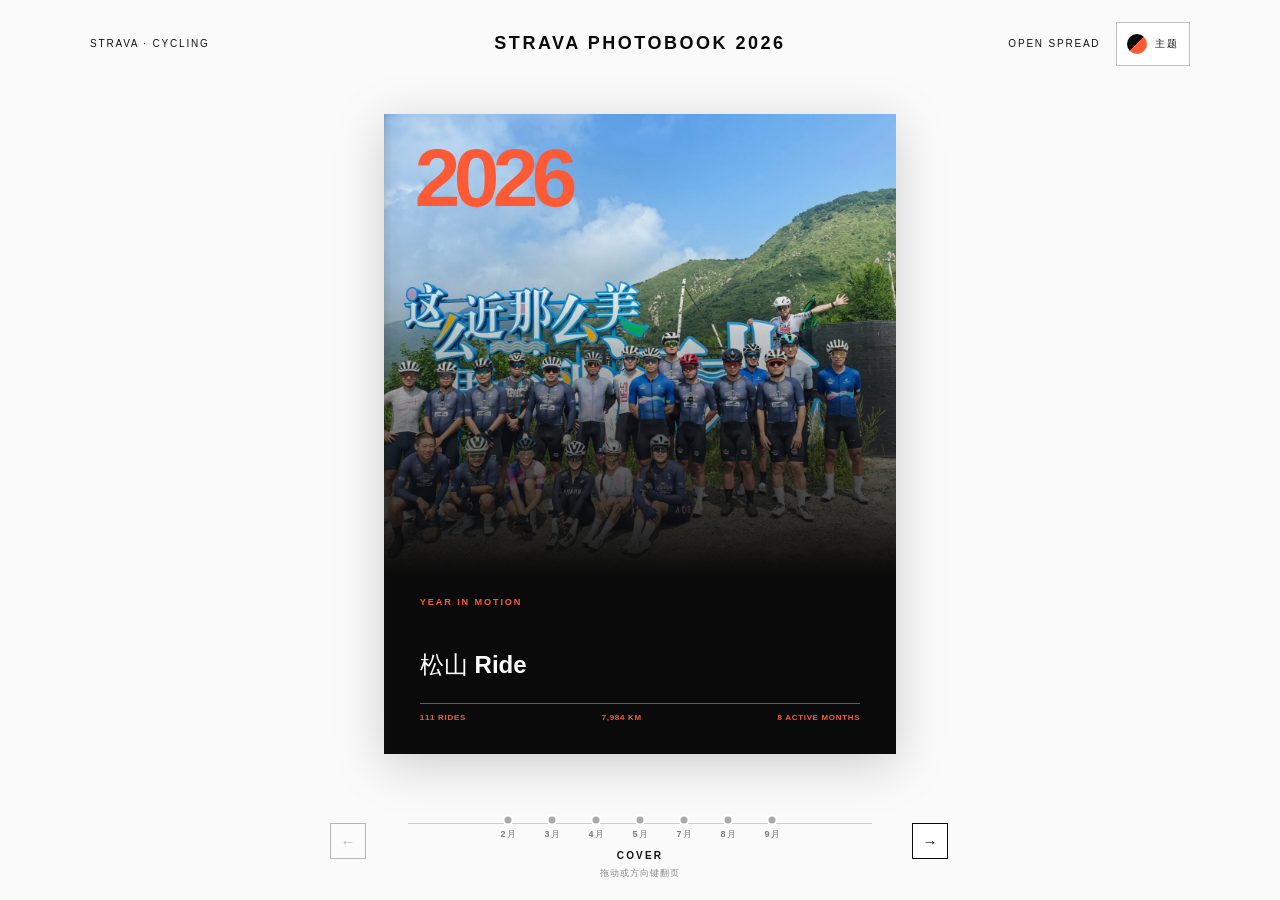
==== commit d2820a04: "Publish Strava photobook" ====
--- a/index.html
+++ b/index.html
@@ -17,58 +17,57 @@
   <section class="stage" aria-label="Interactive photo book">
     <div class="book-rig">
       <div id="book" class="book" data-page-width="512" data-page-height="640">
-        <article class="book-page art-page cloth recto" data-density="hard" aria-label="Front cover"><h2 class="cover-title">2026</h2><p class="cover-subtitle">A Year of Cycling · Strava</p></article>
-        <article class="book-page art-page endpaper verso" aria-label="front endpaper"></article>
-        <article class="book-page art-page paper recto" aria-label="Title"><div class="title-block"><h2>2026 骑行纪年</h2><p>111 次骑行 · 7,984 km · 累计爬升 64,299 m</p></div></article>
-        <article class="book-page art-page paper verso" aria-label="Year in numbers"><div class="colophon year-stats"><p>年度数字</p><p><b>111</b> 次骑行</p><p><b>7,984</b> 公里</p><p><b>64,299</b> 米累计爬升</p><p><b>246</b> 小时在车上</p><p><b>4,503</b> 次收藏（kudos）</p><p><b>231</b> 个赛段 PR</p><p><b>175</b> km 最长单骑（戒潭秒阳 Ride）</p></div></article>
-        <article class="book-page art-page bleed recto" data-activity-id="17245396451" data-month="2" aria-label="出来溜溜活动一下 photo"><figure class="full-bleed"><img src="assets/photos/17245396451-00.jpg" alt="ride photo"><figcaption class="bleed-cap"><strong>出来溜溜活动一下</strong><span>2月1日 · 71 km · 爬升 637 m</span></figcaption></figure></article>
-        <article class="book-page art-page bleed verso" data-activity-id="17245396451" data-month="2" aria-label="出来溜溜活动一下 photo"><figure class="full-bleed"><img src="assets/photos/17245396451-01.jpg" alt="ride photo"><figcaption class="bleed-cap"><strong>出来溜溜活动一下</strong><span>2月1日 · 71 km · 爬升 637 m</span></figcaption></figure></article>
+        <article class="book-page art-page cloth recto poster-cover" data-density="hard" data-cover-mode="photo" aria-label="Front cover"><div class="cover-photo"><img src="assets/photos/19453734088-00.jpg" alt="" style="object-position:center"></div><div class="cover-year">2026</div><p class="cover-kicker">YEAR IN MOTION</p><h2 class="cover-story">松山 Ride</h2><div class="cover-index"><span>111 RIDES</span><span>7,984 KM</span><span>8 ACTIVE MONTHS</span></div></article>
+        <article class="book-page art-page review-page year-declaration recto" data-year-review="declaration" aria-label="2026 年度宣言"><p class="review-eyebrow">2026 / YOUR YEAR IN MOTION</p><h2 class="review-distance">7,984</h2><p class="review-unit">KILOMETRES RIDDEN</p><p class="review-statement">这一年，你用两个车轮<br>重新画了一遍城市与山野。</p><div class="review-core"><span><b>111</b>次骑行</span><span><b>246h</b>移动时间</span><span><b>64,299m</b>累计爬升</span></div></article>
+        <article class="book-page art-page review-page year-rhythm verso" data-year-review="rhythm" aria-label="年度节奏与纪录"><div class="rhythm-route"><svg class="route-heatmap" viewBox="0 0 100 100" fill="none" data-plotted-routes="105" data-remote-routes="1" xmlns="http://www.w3.org/2000/svg" aria-hidden="true" style="color:var(--theme-primary);--heat:var(--theme-accent)"><path class="heat-route base" d="M52.3,59.3 L52.1,58.9 L51.9,58.6 L51.8,58.4 L51.6,58.2 L51.3,57.9 L50.9,57.6 L50.7,57.4 L50.6,57.1 L50.6,56.9 L50.6,56.4 L50.5,56.2 L50.4,56.1 L50.2,55.8 L50.0,55.3 L49.7,54.8 L49.6,54.6 L49.3,54.0 L49.2,53.8 L49.2,53.6 L49.2,53.6 L49.1,53.5 L49.1,53.4 L49.2,53.3 L49.2,53.3 L49.0,53.1 L48.9,52.7 L48.9,52.7 L48.8,52.6 L48.7,52.4 L48.6,52.0 L48.3,51.2 L48.0,50.6 L47.9,50.2 L47.6,49.7 L47.6,49.6 L47.6,49.6 L47.6,49.5 L47.5,49.4 L47.4,48.9 L47.4,48.8 L47.4,48.2 L47.6,47.2 L47.6,46.3 L47.5,45.6 L47.5,45.4 L47.1,44.6 L47.0,44.1 L47.0,44.1 L46.9,44.0 L46.7,44.0 L45.8,43.5 L45.8,43.5 L45.8,43.4 L45.9,43.3 L45.8,43.2 L45.5,43.2 L45.5,43.1 L45.5,43.1 L45.6,42.9 L45.6,42.8 L45.6,42.7 L45.6,42.6 L45.5,42.6 L45.3,42.7 L45.2,42.5 L45.1,42.4 L45.0,42.4 L45.0,42.2 L45.0,42.2 L44.9,42.2 L44.5,42.2 L44.4,42.2 L44.3,42.2 L44.3,42.1 L44.3,42.0 L44.3,41.8 L44.2,41.8 L44.3,41.9 L44.3,42.0 L44.3,42.1 L44.3,42.1 L44.4,42.2 L44.4,42.2 L44.7,42.2 L45.0,42.2 L45.0,42.2 L45.0,42.3 L45.1,42.4 L45.1,42.5 L45.3,42.7 L45.4,42.7 L45.5,42.6 L45.6,42.6 L45.6,42.7 L45.6,42.9 L45.5,43.1 L45.5,43.1 L45.5,43.2 L45.8,43.2 L45.9,43.3 L45.8,43.4 L45.8,43.5 L45.8,43.5 L46.4,43.9 L46.7,44.0 L46.9,44.0 L47.0,44.1 L47.0,44.2 L47.1,44.6 L47.5,45.5 L47.5,45.7 L47.6,45.8 L47.6,46.4 L47.6,47.3 L47.4,48.6 L47.3,48.8 L47.5,49.4 L47.5,49.5 L47.5,49.6 L47.5,49.6 L47.6,49.8 L47.9,50.3 L48.0,50.6 L48.2,51.3 L48.7,52.6 L48.7,52.6 L48.7,52.7 L48.7,52.8 L48.8,52.9 L48.8,52.9 L48.9,53.1 L49.0,53.2 L48.9,53.4 L48.9,53.4 L49.0,53.5 L49.1,53.6 L49.1,53.8 L49.8,55.2 L49.9,55.4 L50.0,55.6 L50.3,56.0 L50.5,56.2 L50.5,56.4 L50.6,57.0 L50.6,57.2 L50.8,57.5 L50.9,57.6 L51.2,58.0 L51.8,58.6 L52.0,58.7 L52.0,58.9 L52.1,59.0 L52.3,59.3"/><path class="heat-route hot" d="M52.3,59.3 L52.1,58.9 L51.9,58.6 L51.8,58.4 L51.6,58.2 L51.3,57.9 L50.9,57.6 L50.7,57.4 L50.6,57.1 L50.6,56.9 L50.6,56.4 L50.5,56.2 L50.4,56.1 L50.2,55.8 L50.0,55.3 L49.7,54.8 L49.6,54.6 L49.3,54.0 L49.2,53.8 L49.2,53.6 L49.2,53.6 L49.1,53.5 L49.1,53.4 L49.2,53.3 L49.2,53.3 L49.0,53.1 L48.9,52.7 L48.9,52.7 L48.8,52.6 L48.7,52.4 L48.6,52.0 L48.3,51.2 L48.0,50.6 L47.9,50.2 L47.6,49.7 L47.6,49.6 L47.6,49.6 L47.6,49.5 L47.5,49.4 L47.4,48.9 L47.4,48.8 L47.4,48.2 L47.6,47.2 L47.6,46.3 L47.5,45.6 L47.5,45.4 L47.1,44.6 L47.0,44.1 L47.0,44.1 L46.9,44.0 L46.7,44.0 L45.8,43.5 L45.8,43.5 L45.8,43.4 L45.9,43.3 L45.8,43.2 L45.5,43.2 L45.5,43.1 L45.5,43.1 L45.6,42.9 L45.6,42.8 L45.6,42.7 L45.6,42.6 L45.5,42.6 L45.3,42.7 L45.2,42.5 L45.1,42.4 L45.0,42.4 L45.0,42.2 L45.0,42.2 L44.9,42.2 L44.5,42.2 L44.4,42.2 L44.3,42.2 L44.3,42.1 L44.3,42.0 L44.3,41.8 L44.2,41.8 L44.3,41.9 L44.3,42.0 L44.3,42.1 L44.3,42.1 L44.4,42.2 L44.4,42.2 L44.7,42.2 L45.0,42.2 L45.0,42.2 L45.0,42.3 L45.1,42.4 L45.1,42.5 L45.3,42.7 L45.4,42.7 L45.5,42.6 L45.6,42.6 L45.6,42.7 L45.6,42.9 L45.5,43.1 L45.5,43.1 L45.5,43.2 L45.8,43.2 L45.9,43.3 L45.8,43.4 L45.8,43.5 L45.8,43.5 L46.4,43.9 L46.7,44.0 L46.9,44.0 L47.0,44.1 L47.0,44.2 L47.1,44.6 L47.5,45.5 L47.5,45.7 L47.6,45.8 L47.6,46.4 L47.6,47.3 L47.4,48.6 L47.3,48.8 L47.5,49.4 L47.5,49.5 L47.5,49.6 L47.5,49.6 L47.6,49.8 L47.9,50.3 L48.0,50.6 L48.2,51.3 L48.7,52.6 L48.7,52.6 L48.7,52.7 L48.7,52.8 L48.8,52.9 L48.8,52.9 L48.9,53.1 L49.0,53.2 L48.9,53.4 L48.9,53.4 L49.0,53.5 L49.1,53.6 L49.1,53.8 L49.8,55.2 L49.9,55.4 L50.0,55.6 L50.3,56.0 L50.5,56.2 L50.5,56.4 L50.6,57.0 L50.6,57.2 L50.8,57.5 L50.9,57.6 L51.2,58.0 L51.8,58.6 L52.0,58.7 L52.0,58.9 L52.1,59.0 L52.3,59.3"/><path class="heat-route base" d="M52.3,59.2 L52.0,58.6 L51.8,58.4 L51.2,57.8 L50.8,57.5 L50.6,57.1 L50.6,56.9 L50.6,56.3 L49.9,55.3 L49.2,54.0 L49.2,53.8 L49.2,53.6 L49.1,53.5 L49.2,53.4 L49.1,53.2 L48.9,52.8 L48.8,52.6 L48.1,50.7 L48.0,50.4 L47.7,49.8 L47.6,49.6 L47.6,49.5 L47.5,49.4 L47.4,48.9 L47.4,48.7 L47.6,46.4 L47.5,45.6 L47.1,44.6 L47.0,44.1 L46.7,44.0 L45.8,43.5 L45.8,43.5 L45.9,43.3 L45.9,43.2 L45.8,43.2 L45.5,43.1 L45.5,43.1 L45.6,42.9 L45.6,42.7 L45.6,42.6 L45.5,42.6 L45.3,42.7 L45.2,42.5 L45.0,42.4 L45.0,42.2 L45.0,42.2 L44.5,42.2 L44.3,42.2 L44.3,42.1 L44.3,41.9 L44.2,41.8 L44.1,41.8 L44.0,41.8 L43.9,41.7 L43.9,41.5 L43.8,41.4 L43.7,41.3 L43.6,41.4 L43.5,41.5 L43.5,41.4 L43.5,41.2 L43.5,41.1 L43.3,41.2 L43.3,41.2 L43.2,41.1 L43.3,40.9 L43.1,40.7 L43.1,40.6 L43.2,40.5 L43.1,40.3 L43.1,40.3 L43.0,40.3 L42.9,40.3 L42.7,40.2 L42.5,40.1 L42.4,40.1 L42.4,40.1 L42.5,40.1 L42.6,40.2 L42.9,40.3 L43.0,40.3 L43.1,40.3 L43.1,40.3 L43.2,40.5 L43.1,40.6 L43.1,40.6 L43.2,40.8 L43.3,40.9 L43.2,41.1 L43.2,41.2 L43.3,41.2 L43.4,41.1 L43.5,41.1 L43.5,41.2 L43.5,41.4 L43.6,41.5 L43.6,41.4 L43.8,41.4 L43.8,41.4 L43.9,41.7 L43.9,41.8 L44.1,41.8 L44.2,41.8 L44.3,41.9 L44.3,42.0 L44.3,42.1 L44.4,42.2 L44.7,42.2 L45.0,42.2 L45.0,42.2 L45.1,42.4 L45.2,42.5 L45.4,42.7 L45.5,42.6 L45.6,42.7 L45.6,42.7 L45.6,42.9 L45.5,43.1 L45.5,43.2 L45.8,43.2 L45.9,43.3 L45.8,43.4 L45.8,43.5 L46.4,43.9 L46.9,44.0 L47.0,44.1 L47.1,44.6 L47.5,45.6 L47.6,46.3 L47.3,48.7 L47.4,48.9 L47.5,49.4 L47.5,49.6 L47.9,50.3 L48.0,50.8 L48.7,52.6 L48.7,52.7 L48.8,52.9 L48.8,52.9 L48.9,53.1 L49.0,53.2 L49.0,53.4 L49.1,53.5 L49.1,53.7 L49.2,54.0 L49.9,55.3 L50.0,55.6 L50.5,56.2 L50.6,56.5 L50.6,57.1 L50.8,57.4 L51.2,58.0 L51.9,58.6 L51.9,58.7 L52.0,58.9 L52.3,59.4 L52.4,59.4"/><path class="heat-route hot" d="M52.3,59.2 L52.0,58.6 L51.8,58.4 L51.2,57.8 L50.8,57.5 L50.6,57.1 L50.6,56.9 L50.6,56.3 L49.9,55.3 L49.2,54.0 L49.2,53.8 L49.2,53.6 L49.1,53.5 L49.2,53.4 L49.1,53.2 L48.9,52.8 L48.8,52.6 L48.1,50.7 L48.0,50.4 L47.7,49.8 L47.6,49.6 L47.6,49.5 L47.5,49.4 L47.4,48.9 L47.4,48.7 L47.6,46.4 L47.5,45.6 L47.1,44.6 L47.0,44.1 L46.7,44.0 L45.8,43.5 L45.8,43.5 L45.9,43.3 L45.9,43.2 L45.8,43.2 L45.5,43.1 L45.5,43.1 L45.6,42.9 L45.6,42.7 L45.6,42.6 L45.5,42.6 L45.3,42.7 L45.2,42.5 L45.0,42.4 L45.0,42.2 L45.0,42.2 L44.5,42.2 L44.3,42.2 L44.3,42.1 L44.3,41.9 L44.2,41.8 L44.1,41.8 L44.0,41.8 L43.9,41.7 L43.9,41.5 L43.8,41.4 L43.7,41.3 L43.6,41.4 L43.5,41.5 L43.5,41.4 L43.5,41.2 L43.5,41.1 L43.3,41.2 L43.3,41.2 L43.2,41.1 L43.3,40.9 L43.1,40.7 L43.1,40.6 L43.2,40.5 L43.1,40.3 L43.1,40.3 L43.0,40.3 L42.9,40.3 L42.7,40.2 L42.5,40.1 L42.4,40.1 L42.4,40.1 L42.5,40.1 L42.6,40.2 L42.9,40.3 L43.0,40.3 L43.1,40.3 L43.1,40.3 L43.2,40.5 L43.1,40.6 L43.1,40.6 L43.2,40.8 L43.3,40.9 L43.2,41.1 L43.2,41.2 L43.3,41.2 L43.4,41.1 L43.5,41.1 L43.5,41.2 L43.5,41.4 L43.6,41.5 L43.6,41.4 L43.8,41.4 L43.8,41.4 L43.9,41.7 L43.9,41.8 L44.1,41.8 L44.2,41.8 L44.3,41.9 L44.3,42.0 L44.3,42.1 L44.4,42.2 L44.7,42.2 L45.0,42.2 L45.0,42.2 L45.1,42.4 L45.2,42.5 L45.4,42.7 L45.5,42.6 L45.6,42.7 L45.6,42.7 L45.6,42.9 L45.5,43.1 L45.5,43.2 L45.8,43.2 L45.9,43.3 L45.8,43.4 L45.8,43.5 L46.4,43.9 L46.9,44.0 L47.0,44.1 L47.1,44.6 L47.5,45.6 L47.6,46.3 L47.3,48.7 L47.4,48.9 L47.5,49.4 L47.5,49.6 L47.9,50.3 L48.0,50.8 L48.7,52.6 L48.7,52.7 L48.8,52.9 L48.8,52.9 L48.9,53.1 L49.0,53.2 L49.0,53.4 L49.1,53.5 L49.1,53.7 L49.2,54.0 L49.9,55.3 L50.0,55.6 L50.5,56.2 L50.6,56.5 L50.6,57.1 L50.8,57.4 L51.2,58.0 L51.9,58.6 L51.9,58.7 L52.0,58.9 L52.3,59.4 L52.4,59.4"/><path class="heat-route base" d="M21.4,84.0 L21.1,84.1 L21.1,84.7 L20.8,84.8 L21.0,85.0 L21.1,85.2 L20.7,85.5 L20.6,85.6 L20.6,85.8 L20.8,85.9 L20.6,85.9 L20.5,86.0 L20.5,86.2 L20.3,86.0 L20.2,86.3 L19.9,86.6 L20.0,86.7 L19.8,86.9 L19.8,87.3 L20.0,87.5 L19.6,87.9 L19.3,88.0 L19.2,88.3 L19.0,88.0 L18.8,88.4 L18.6,88.1 L18.3,88.1 L18.4,87.9 L18.3,87.6 L18.2,87.4 L17.9,87.4 L17.7,87.4 L17.6,87.6 L17.6,87.5 L17.2,87.3 L17.0,87.4 L16.9,87.6 L16.9,87.6 L17.2,87.4 L17.3,87.6 L17.2,87.9 L17.0,88.2 L17.0,88.3 L16.9,88.5 L16.8,88.6 L16.8,88.7 L16.8,88.8 L16.6,88.8 L16.7,89.0 L16.5,89.2 L16.2,89.3 L16.3,89.3 L16.3,89.4 L16.2,89.5 L16.1,89.4 L16.1,89.4 L16.2,89.3 L16.1,89.1 L15.8,89.3 L15.7,89.2 L15.7,89.4 L15.7,89.4 L15.8,89.5 L15.8,89.7 L15.9,89.8 L15.9,90.1 L15.7,90.2 L16.1,90.0 L16.1,90.1 L16.2,90.2 L15.9,90.5 L15.8,90.6 L16.2,90.6 L16.0,90.7 L15.9,90.8 L15.8,90.9 L15.6,91.1 L15.5,90.9 L15.5,90.9 L15.4,90.9 L15.4,91.0 L15.3,91.0 L15.1,90.9 L15.1,90.9 L15.0,90.8 L14.6,90.9 L14.4,90.8 L14.1,90.9 L14.1,90.8 L14.0,90.7 L13.8,91.0 L13.6,91.1 L13.5,90.8 L13.4,90.9 L13.5,91.1 L13.5,91.3 L13.5,91.2 L13.4,91.4 L13.3,91.5 L13.3,91.7 L13.3,91.8 L13.2,91.8 L13.2,92.0 L13.5,92.1 L13.3,92.2 L13.2,92.3 L13.1,92.4 L13.1,92.6 L12.8,92.9 L12.7,93.0 L12.6,93.0 L12.8,93.2 L12.9,93.5 L13.2,93.8 L13.2,94.1 L13.3,94.4 L12.9,94.1 L12.4,93.8 L12.0,93.8 L11.8,94.2 L11.6,94.9 L11.1,95.0 L11.0,94.7 L10.8,94.2 L11.1,93.7 L11.2,93.3 L11.2,92.9 L11.1,92.2 L11.2,91.7 L11.6,91.2 L11.6,91.0 L11.4,91.1 L11.4,90.9 L11.5,90.6 L11.6,90.4 L11.6,90.3 L11.6,90.1 L11.8,90.0 L11.8,89.8 L12.0,89.8 L12.1,89.7 L12.2,89.7 L12.2,89.4 L12.5,89.1 L12.6,89.2 L12.7,89.2 L12.8,89.2 L12.6,89.1 L12.7,88.8 L12.8,88.4 L12.9,88.4 L12.8,88.5 L12.7,88.5 L12.7,88.5 L12.8,88.5 L12.7,88.5 L12.7,88.5 L12.8,88.4 L12.7,88.5 L12.6,88.5 L12.7,88.3 L12.6,88.3 L12.5,88.1 L12.6,88.1 L12.5,88.2 L12.6,88.4 L12.5,88.3 L12.1,88.3 L12.2,88.3 L12.3,88.1 L12.4,88.0 L12.6,87.7 L12.8,87.5 L12.8,87.5"/><path class="heat-route hot" d="M21.4,84.0 L21.1,84.1 L21.1,84.7 L20.8,84.8 L21.0,85.0 L21.1,85.2 L20.7,85.5 L20.6,85.6 L20.6,85.8 L20.8,85.9 L20.6,85.9 L20.5,86.0 L20.5,86.2 L20.3,86.0 L20.2,86.3 L19.9,86.6 L20.0,86.7 L19.8,86.9 L19.8,87.3 L20.0,87.5 L19.6,87.9 L19.3,88.0 L19.2,88.3 L19.0,88.0 L18.8,88.4 L18.6,88.1 L18.3,88.1 L18.4,87.9 L18.3,87.6 L18.2,87.4 L17.9,87.4 L17.7,87.4 L17.6,87.6 L17.6,87.5 L17.2,87.3 L17.0,87.4 L16.9,87.6 L16.9,87.6 L17.2,87.4 L17.3,87.6 L17.2,87.9 L17.0,88.2 L17.0,88.3 L16.9,88.5 L16.8,88.6 L16.8,88.7 L16.8,88.8 L16.6,88.8 L16.7,89.0 L16.5,89.2 L16.2,89.3 L16.3,89.3 L16.3,89.4 L16.2,89.5 L16.1,89.4 L16.1,89.4 L16.2,89.3 L16.1,89.1 L15.8,89.3 L15.7,89.2 L15.7,89.4 L15.7,89.4 L15.8,89.5 L15.8,89.7 L15.9,89.8 L15.9,90.1 L15.7,90.2 L16.1,90.0 L16.1,90.1 L16.2,90.2 L15.9,90.5 L15.8,90.6 L16.2,90.6 L16.0,90.7 L15.9,90.8 L15.8,90.9 L15.6,91.1 L15.5,90.9 L15.5,90.9 L15.4,90.9 L15.4,91.0 L15.3,91.0 L15.1,90.9 L15.1,90.9 L15.0,90.8 L14.6,90.9 L14.4,90.8 L14.1,90.9 L14.1,90.8 L14.0,90.7 L13.8,91.0 L13.6,91.1 L13.5,90.8 L13.4,90.9 L13.5,91.1 L13.5,91.3 L13.5,91.2 L13.4,91.4 L13.3,91.5 L13.3,91.7 L13.3,91.8 L13.2,91.8 L13.2,92.0 L13.5,92.1 L13.3,92.2 L13.2,92.3 L13.1,92.4 L13.1,92.6 L12.8,92.9 L12.7,93.0 L12.6,93.0 L12.8,93.2 L12.9,93.5 L13.2,93.8 L13.2,94.1 L13.3,94.4 L12.9,94.1 L12.4,93.8 L12.0,93.8 L11.8,94.2 L11.6,94.9 L11.1,95.0 L11.0,94.7 L10.8,94.2 L11.1,93.7 L11.2,93.3 L11.2,92.9 L11.1,92.2 L11.2,91.7 L11.6,91.2 L11.6,91.0 L11.4,91.1 L11.4,90.9 L11.5,90.6 L11.6,90.4 L11.6,90.3 L11.6,90.1 L11.8,90.0 L11.8,89.8 L12.0,89.8 L12.1,89.7 L12.2,89.7 L12.2,89.4 L12.5,89.1 L12.6,89.2 L12.7,89.2 L12.8,89.2 L12.6,89.1 L12.7,88.8 L12.8,88.4 L12.9,88.4 L12.8,88.5 L12.7,88.5 L12.7,88.5 L12.8,88.5 L12.7,88.5 L12.7,88.5 L12.8,88.4 L12.7,88.5 L12.6,88.5 L12.7,88.3 L12.6,88.3 L12.5,88.1 L12.6,88.1 L12.5,88.2 L12.6,88.4 L12.5,88.3 L12.1,88.3 L12.2,88.3 L12.3,88.1 L12.4,88.0 L12.6,87.7 L12.8,87.5 L12.8,87.5"/><path class="heat-route base" d="M38.1,67.4 L38.3,67.4 L38.3,67.4 L38.4,67.3 L38.5,67.3 L38.5,67.3 L38.6,67.4 L38.6,67.5 L38.6,67.5 L38.7,67.5 L38.8,67.4 L38.8,67.4 L38.8,67.4 L38.8,67.4 L38.9,67.4 L38.9,67.3 L38.9,67.3 L38.9,67.1 L38.9,66.9 L38.9,66.9 L38.9,66.8 L38.9,66.6 L39.0,66.5 L39.1,66.4 L39.2,66.4 L39.4,66.3 L39.4,66.3 L39.7,66.4 L39.7,66.4 L39.8,66.5 L40.0,66.7 L40.3,66.9 L40.3,67.0 L40.3,67.0 L40.4,66.9 L40.5,66.9 L40.6,66.7 L40.6,66.6 L40.7,66.6 L40.8,66.5 L40.8,66.5 L40.9,66.4 L41.0,66.3 L41.1,66.3 L41.2,66.1 L41.2,65.9 L41.3,65.8 L41.3,65.7 L41.2,65.5 L41.1,65.4 L41.1,65.3 L41.0,65.2 L41.0,65.1 L41.0,65.0 L41.0,64.9 L40.9,64.7 L40.9,64.7 L40.9,64.6 L41.0,64.4 L41.0,64.4 L41.0,64.3 L41.0,64.2 L41.0,64.1 L41.1,63.8 L41.1,63.8 L41.2,63.7 L41.2,63.6 L41.3,63.5 L41.3,63.5 L41.5,63.3 L41.5,63.2 L41.6,63.0 L41.6,63.0 L41.6,62.9 L41.8,62.8 L41.8,62.8 L42.0,62.8 L42.0,62.8 L42.2,62.8 L42.4,62.8 L42.5,62.7 L42.5,62.7 L42.6,62.6 L42.6,62.6 L42.7,62.5 L42.9,62.6 L43.0,62.7 L43.1,62.6 L43.2,62.6 L43.5,62.6 L43.6,62.6 L43.7,62.6 L43.9,62.5 L43.9,62.5 L43.9,62.3 L43.9,62.3 L44.4,62.5 L45.0,62.7 L45.8,62.9 L46.2,63.0 L46.3,63.1 L46.4,63.2 L46.5,63.3 L46.6,63.4 L46.9,63.5 L47.0,63.5 L47.5,63.6 L47.8,63.5 L48.1,63.4 L48.4,63.3 L48.6,63.2 L49.1,63.2 L49.3,63.1 L49.4,63.1 L49.8,63.3 L50.0,63.4 L50.0,63.3 L50.0,63.2 L50.0,63.2 L50.0,63.2 L50.0,63.0 L50.2,63.0 L50.8,62.9 L51.5,62.7 L51.6,62.7 L51.9,62.6 L52.0,62.6 L52.1,62.6 L52.2,62.5 L52.3,62.5 L52.5,62.4 L52.9,62.3 L52.9,62.2 L52.9,62.2 L52.7,62.2 L52.7,62.2 L52.5,61.7 L52.5,61.6 L52.5,61.5 L52.6,61.5 L52.6,61.3 L52.7,61.3 L52.8,61.3 L53.0,61.3 L53.1,61.2 L53.1,61.2 L53.1,61.1 L53.0,61.1 L53.0,61.1 L53.0,61.1 L53.0,61.2 L53.1,61.2 L53.5,61.2 L53.5,61.2 L53.5,61.1 L53.4,61.1 L53.3,61.0 L53.1,60.6 L52.8,60.1 L52.8,60.1 L52.9,60.1"/><path class="heat-route hot" d="M38.1,67.4 L38.3,67.4 L38.3,67.4 L38.4,67.3 L38.5,67.3 L38.5,67.3 L38.6,67.4 L38.6,67.5 L38.6,67.5 L38.7,67.5 L38.8,67.4 L38.8,67.4 L38.8,67.4 L38.8,67.4 L38.9,67.4 L38.9,67.3 L38.9,67.3 L38.9,67.1 L38.9,66.9 L38.9,66.9 L38.9,66.8 L38.9,66.6 L39.0,66.5 L39.1,66.4 L39.2,66.4 L39.4,66.3 L39.4,66.3 L39.7,66.4 L39.7,66.4 L39.8,66.5 L40.0,66.7 L40.3,66.9 L40.3,67.0 L40.3,67.0 L40.4,66.9 L40.5,66.9 L40.6,66.7 L40.6,66.6 L40.7,66.6 L40.8,66.5 L40.8,66.5 L40.9,66.4 L41.0,66.3 L41.1,66.3 L41.2,66.1 L41.2,65.9 L41.3,65.8 L41.3,65.7 L41.2,65.5 L41.1,65.4 L41.1,65.3 L41.0,65.2 L41.0,65.1 L41.0,65.0 L41.0,64.9 L40.9,64.7 L40.9,64.7 L40.9,64.6 L41.0,64.4 L41.0,64.4 L41.0,64.3 L41.0,64.2 L41.0,64.1 L41.1,63.8 L41.1,63.8 L41.2,63.7 L41.2,63.6 L41.3,63.5 L41.3,63.5 L41.5,63.3 L41.5,63.2 L41.6,63.0 L41.6,63.0 L41.6,62.9 L41.8,62.8 L41.8,62.8 L42.0,62.8 L42.0,62.8 L42.2,62.8 L42.4,62.8 L42.5,62.7 L42.5,62.7 L42.6,62.6 L42.6,62.6 L42.7,62.5 L42.9,62.6 L43.0,62.7 L43.1,62.6 L43.2,62.6 L43.5,62.6 L43.6,62.6 L43.7,62.6 L43.9,62.5 L43.9,62.5 L43.9,62.3 L43.9,62.3 L44.4,62.5 L45.0,62.7 L45.8,62.9 L46.2,63.0 L46.3,63.1 L46.4,63.2 L46.5,63.3 L46.6,63.4 L46.9,63.5 L47.0,63.5 L47.5,63.6 L47.8,63.5 L48.1,63.4 L48.4,63.3 L48.6,63.2 L49.1,63.2 L49.3,63.1 L49.4,63.1 L49.8,63.3 L50.0,63.4 L50.0,63.3 L50.0,63.2 L50.0,63.2 L50.0,63.2 L50.0,63.0 L50.2,63.0 L50.8,62.9 L51.5,62.7 L51.6,62.7 L51.9,62.6 L52.0,62.6 L52.1,62.6 L52.2,62.5 L52.3,62.5 L52.5,62.4 L52.9,62.3 L52.9,62.2 L52.9,62.2 L52.7,62.2 L52.7,62.2 L52.5,61.7 L52.5,61.6 L52.5,61.5 L52.6,61.5 L52.6,61.3 L52.7,61.3 L52.8,61.3 L53.0,61.3 L53.1,61.2 L53.1,61.2 L53.1,61.1 L53.0,61.1 L53.0,61.1 L53.0,61.1 L53.0,61.2 L53.1,61.2 L53.5,61.2 L53.5,61.2 L53.5,61.1 L53.4,61.1 L53.3,61.0 L53.1,60.6 L52.8,60.1 L52.8,60.1 L52.9,60.1"/><path class="heat-route base" d="M38.0,67.4 L37.9,67.3 L37.8,67.3 L37.8,67.2 L37.8,67.2 L37.8,67.0 L37.8,67.0 L37.8,66.9 L37.8,66.8 L37.8,66.8 L37.8,66.7 L37.8,66.5 L37.9,66.4 L37.9,66.3 L38.0,66.4 L38.0,66.4 L38.1,66.4 L38.1,66.3 L38.0,66.3 L37.9,66.2 L37.8,66.1 L37.9,66.1 L37.9,66.0 L38.0,66.1 L38.1,66.1 L38.1,66.1 L38.2,66.0 L38.2,66.0 L38.2,66.0 L38.0,66.0 L38.0,65.9 L38.0,65.8 L37.9,65.6 L37.9,65.6 L37.9,65.5 L38.0,65.5 L38.1,65.4 L38.1,65.4 L38.1,65.3 L37.9,65.3 L37.7,65.2 L37.7,65.1 L37.7,64.9 L37.8,64.8 L37.7,64.7 L37.6,64.7 L37.6,64.6 L37.6,64.5 L37.5,64.5 L37.4,64.4 L37.3,64.3 L37.3,64.3 L37.3,64.3 L37.4,64.3 L37.4,64.3 L37.4,64.3 L37.4,64.2 L37.5,64.1 L37.4,63.9 L37.5,63.9 L37.5,63.8 L37.5,63.7 L37.6,63.6 L37.6,63.6 L37.5,63.5 L37.4,63.5 L37.4,63.4 L37.4,63.3 L37.4,63.2 L37.4,63.3 L37.4,63.4 L37.4,63.5 L37.4,63.5 L37.5,63.6 L37.5,63.6 L37.4,63.6 L37.4,63.6 L37.4,63.6 L37.3,63.6 L37.2,63.6 L37.2,63.6 L37.3,63.6 L37.3,63.6 L37.3,63.5 L37.3,63.5 L37.3,63.5 L37.3,63.6 L37.1,63.5 L37.1,63.6 L37.1,63.5 L37.2,63.5 L37.2,63.5 L37.2,63.4 L37.2,63.3 L37.2,63.3 L37.1,63.2 L37.1,63.2 L37.2,63.1 L37.2,63.1 L37.2,63.0 L37.1,62.9 L37.1,62.9 L37.0,62.9 L37.0,62.8 L37.0,62.8 L36.9,62.7 L36.9,62.6 L36.9,62.6 L36.9,62.5 L36.9,62.4 L36.9,62.3 L36.9,62.3 L36.8,62.4 L36.8,62.4 L36.8,62.4 L36.9,62.3 L36.9,62.2 L36.9,62.1 L36.9,62.1 L37.0,61.9 L37.1,61.8 L37.2,61.7 L37.3,61.7 L37.4,61.7 L37.4,61.7 L37.3,61.6 L37.3,61.6 L37.3,61.6 L37.3,61.5 L37.3,61.5 L37.3,61.4 L37.3,61.4 L37.3,61.4 L37.2,61.2 L37.1,61.1 L37.1,61.1 L37.1,61.0 L37.1,61.0 L37.0,61.0 L37.0,61.0 L37.0,60.9 L37.0,60.9 L37.1,60.8 L37.1,60.7 L37.1,60.6 L37.1,60.5 L37.1,60.5 L37.1,60.5 L37.0,60.6 L37.0,60.6 L37.0,60.7 L36.9,60.7 L36.9,60.7 L36.8,60.7 L36.7,60.7 L36.7,60.7 L36.7,60.7 L36.7,60.8 L36.7,60.8 L36.7,60.9 L36.7,60.9 L36.6,60.9 L36.6,61.0 L36.6,61.0 L36.6,61.1 L36.5,61.1"/><path class="heat-route hot" d="M38.0,67.4 L37.9,67.3 L37.8,67.3 L37.8,67.2 L37.8,67.2 L37.8,67.0 L37.8,67.0 L37.8,66.9 L37.8,66.8 L37.8,66.8 L37.8,66.7 L37.8,66.5 L37.9,66.4 L37.9,66.3 L38.0,66.4 L38.0,66.4 L38.1,66.4 L38.1,66.3 L38.0,66.3 L37.9,66.2 L37.8,66.1 L37.9,66.1 L37.9,66.0 L38.0,66.1 L38.1,66.1 L38.1,66.1 L38.2,66.0 L38.2,66.0 L38.2,66.0 L38.0,66.0 L38.0,65.9 L38.0,65.8 L37.9,65.6 L37.9,65.6 L37.9,65.5 L38.0,65.5 L38.1,65.4 L38.1,65.4 L38.1,65.3 L37.9,65.3 L37.7,65.2 L37.7,65.1 L37.7,64.9 L37.8,64.8 L37.7,64.7 L37.6,64.7 L37.6,64.6 L37.6,64.5 L37.5,64.5 L37.4,64.4 L37.3,64.3 L37.3,64.3 L37.3,64.3 L37.4,64.3 L37.4,64.3 L37.4,64.3 L37.4,64.2 L37.5,64.1 L37.4,63.9 L37.5,63.9 L37.5,63.8 L37.5,63.7 L37.6,63.6 L37.6,63.6 L37.5,63.5 L37.4,63.5 L37.4,63.4 L37.4,63.3 L37.4,63.2 L37.4,63.3 L37.4,63.4 L37.4,63.5 L37.4,63.5 L37.5,63.6 L37.5,63.6 L37.4,63.6 L37.4,63.6 L37.4,63.6 L37.3,63.6 L37.2,63.6 L37.2,63.6 L37.3,63.6 L37.3,63.6 L37.3,63.5 L37.3,63.5 L37.3,63.5 L37.3,63.6 L37.1,63.5 L37.1,63.6 L37.1,63.5 L37.2,63.5 L37.2,63.5 L37.2,63.4 L37.2,63.3 L37.2,63.3 L37.1,63.2 L37.1,63.2 L37.2,63.1 L37.2,63.1 L37.2,63.0 L37.1,62.9 L37.1,62.9 L37.0,62.9 L37.0,62.8 L37.0,62.8 L36.9,62.7 L36.9,62.6 L36.9,62.6 L36.9,62.5 L36.9,62.4 L36.9,62.3 L36.9,62.3 L36.8,62.4 L36.8,62.4 L36.8,62.4 L36.9,62.3 L36.9,62.2 L36.9,62.1 L36.9,62.1 L37.0,61.9 L37.1,61.8 L37.2,61.7 L37.3,61.7 L37.4,61.7 L37.4,61.7 L37.3,61.6 L37.3,61.6 L37.3,61.6 L37.3,61.5 L37.3,61.5 L37.3,61.4 L37.3,61.4 L37.3,61.4 L37.2,61.2 L37.1,61.1 L37.1,61.1 L37.1,61.0 L37.1,61.0 L37.0,61.0 L37.0,61.0 L37.0,60.9 L37.0,60.9 L37.1,60.8 L37.1,60.7 L37.1,60.6 L37.1,60.5 L37.1,60.5 L37.1,60.5 L37.0,60.6 L37.0,60.6 L37.0,60.7 L36.9,60.7 L36.9,60.7 L36.8,60.7 L36.7,60.7 L36.7,60.7 L36.7,60.7 L36.7,60.8 L36.7,60.8 L36.7,60.9 L36.7,60.9 L36.6,60.9 L36.6,61.0 L36.6,61.0 L36.6,61.1 L36.5,61.1"/><path class="heat-route base" d="M52.3,59.3 L52.0,58.6 L51.8,58.4 L51.3,57.9 L50.9,57.6 L50.7,57.3 L50.6,57.1 L50.6,56.8 L50.6,56.4 L50.5,56.3 L50.0,55.4 L49.6,54.6 L49.3,54.0 L49.2,53.8 L49.2,53.6 L49.1,53.5 L49.2,53.4 L49.2,53.3 L49.0,53.2 L48.9,52.7 L48.9,52.7 L48.8,52.6 L48.6,52.1 L48.5,51.7 L48.0,50.6 L47.9,50.2 L47.7,49.8 L47.6,49.6 L47.6,49.5 L47.5,49.4 L47.4,48.9 L47.4,48.8 L47.4,48.4 L47.5,48.3 L47.5,48.2 L47.7,47.8 L47.8,47.4 L48.2,46.7 L48.4,46.1 L48.6,45.9 L49.0,45.3 L49.0,45.0 L49.0,44.7 L49.1,44.4 L49.3,44.2 L49.5,44.1 L49.7,43.9 L49.7,43.8 L49.6,43.8 L49.6,43.8 L49.9,43.3 L50.0,43.0 L50.3,42.7 L50.4,42.6 L50.6,42.6 L50.7,42.4 L50.7,42.4 L50.6,42.3 L50.6,42.2 L50.7,42.1 L50.8,42.0 L50.8,41.9 L50.8,41.8 L50.8,41.7 L50.9,41.7 L50.9,41.5 L51.0,41.4 L51.0,41.4 L51.0,41.4 L51.0,41.5 L51.1,41.4 L51.1,41.4 L51.2,41.4 L51.2,41.4 L51.3,41.3 L51.3,41.3 L51.4,41.3 L51.5,41.3 L51.6,41.3 L51.6,41.3 L51.6,41.3 L51.5,41.3 L51.4,41.3 L51.3,41.3 L51.3,41.3 L51.2,41.4 L51.2,41.4 L51.1,41.4 L51.1,41.4 L51.0,41.5 L51.0,41.4 L51.0,41.3 L51.0,41.4 L50.9,41.6 L50.8,41.7 L50.8,41.8 L50.8,41.8 L50.8,41.9 L50.7,42.1 L50.6,42.2 L50.6,42.2 L50.7,42.4 L50.7,42.5 L50.6,42.6 L50.5,42.6 L50.3,42.7 L50.3,42.8 L50.0,43.1 L49.7,43.7 L49.7,43.8 L49.7,43.9 L49.5,44.1 L49.3,44.2 L49.1,44.4 L49.0,44.7 L49.0,45.0 L49.0,45.3 L48.6,45.9 L48.3,46.2 L48.1,46.5 L47.8,47.3 L47.7,47.6 L47.5,48.0 L47.5,48.2 L47.5,48.3 L47.4,48.4 L47.3,48.8 L47.5,49.4 L47.5,49.5 L47.5,49.6 L47.5,49.6 L47.6,49.8 L47.9,50.4 L48.0,50.8 L48.7,52.6 L48.7,52.7 L48.7,52.8 L48.8,52.9 L48.8,52.9 L48.9,53.1 L49.0,53.2 L48.9,53.4 L49.0,53.4 L49.0,53.5 L49.1,53.6 L49.1,53.7 L49.2,53.9 L49.8,55.2 L49.9,55.4 L50.0,55.6 L50.5,56.2 L50.5,56.4 L50.6,57.0 L50.6,57.2 L50.8,57.4 L51.3,58.0 L51.9,58.6 L51.9,58.7 L52.0,58.9 L52.2,59.2 L52.3,59.4"/><path class="heat-route hot" d="M52.3,59.3 L52.0,58.6 L51.8,58.4 L51.3,57.9 L50.9,57.6 L50.7,57.3 L50.6,57.1 L50.6,56.8 L50.6,56.4 L50.5,56.3 L50.0,55.4 L49.6,54.6 L49.3,54.0 L49.2,53.8 L49.2,53.6 L49.1,53.5 L49.2,53.4 L49.2,53.3 L49.0,53.2 L48.9,52.7 L48.9,52.7 L48.8,52.6 L48.6,52.1 L48.5,51.7 L48.0,50.6 L47.9,50.2 L47.7,49.8 L47.6,49.6 L47.6,49.5 L47.5,49.4 L47.4,48.9 L47.4,48.8 L47.4,48.4 L47.5,48.3 L47.5,48.2 L47.7,47.8 L47.8,47.4 L48.2,46.7 L48.4,46.1 L48.6,45.9 L49.0,45.3 L49.0,45.0 L49.0,44.7 L49.1,44.4 L49.3,44.2 L49.5,44.1 L49.7,43.9 L49.7,43.8 L49.6,43.8 L49.6,43.8 L49.9,43.3 L50.0,43.0 L50.3,42.7 L50.4,42.6 L50.6,42.6 L50.7,42.4 L50.7,42.4 L50.6,42.3 L50.6,42.2 L50.7,42.1 L50.8,42.0 L50.8,41.9 L50.8,41.8 L50.8,41.7 L50.9,41.7 L50.9,41.5 L51.0,41.4 L51.0,41.4 L51.0,41.4 L51.0,41.5 L51.1,41.4 L51.1,41.4 L51.2,41.4 L51.2,41.4 L51.3,41.3 L51.3,41.3 L51.4,41.3 L51.5,41.3 L51.6,41.3 L51.6,41.3 L51.6,41.3 L51.5,41.3 L51.4,41.3 L51.3,41.3 L51.3,41.3 L51.2,41.4 L51.2,41.4 L51.1,41.4 L51.1,41.4 L51.0,41.5 L51.0,41.4 L51.0,41.3 L51.0,41.4 L50.9,41.6 L50.8,41.7 L50.8,41.8 L50.8,41.8 L50.8,41.9 L50.7,42.1 L50.6,42.2 L50.6,42.2 L50.7,42.4 L50.7,42.5 L50.6,42.6 L50.5,42.6 L50.3,42.7 L50.3,42.8 L50.0,43.1 L49.7,43.7 L49.7,43.8 L49.7,43.9 L49.5,44.1 L49.3,44.2 L49.1,44.4 L49.0,44.7 L49.0,45.0 L49.0,45.3 L48.6,45.9 L48.3,46.2 L48.1,46.5 L47.8,47.3 L47.7,47.6 L47.5,48.0 L47.5,48.2 L47.5,48.3 L47.4,48.4 L47.3,48.8 L47.5,49.4 L47.5,49.5 L47.5,49.6 L47.5,49.6 L47.6,49.8 L47.9,50.4 L48.0,50.8 L48.7,52.6 L48.7,52.7 L48.7,52.8 L48.8,52.9 L48.8,52.9 L48.9,53.1 L49.0,53.2 L48.9,53.4 L49.0,53.4 L49.0,53.5 L49.1,53.6 L49.1,53.7 L49.2,53.9 L49.8,55.2 L49.9,55.4 L50.0,55.6 L50.5,56.2 L50.5,56.4 L50.6,57.0 L50.6,57.2 L50.8,57.4 L51.3,58.0 L51.9,58.6 L51.9,58.7 L52.0,58.9 L52.2,59.2 L52.3,59.4"/><path class="heat-route base" d="M52.3,59.3 L52.1,58.9 L51.9,58.5 L51.3,58.0 L51.2,57.8 L50.8,57.4 L50.6,57.1 L50.6,56.4 L50.6,56.3 L50.2,55.7 L49.6,54.6 L49.2,54.0 L49.2,53.8 L49.2,53.6 L49.2,53.5 L49.1,53.4 L49.2,53.3 L49.1,53.2 L48.9,52.8 L48.9,52.7 L48.9,52.6 L48.7,52.3 L48.6,52.0 L48.3,51.3 L48.0,50.6 L47.7,49.9 L47.6,49.6 L47.6,49.6 L47.6,49.5 L47.5,49.4 L47.4,48.8 L47.4,48.4 L47.5,48.3 L47.7,47.8 L47.8,47.4 L48.2,46.7 L48.4,46.1 L48.6,45.9 L49.0,45.3 L49.0,44.7 L49.1,44.4 L49.4,44.2 L49.6,44.0 L49.7,43.8 L49.7,43.8 L49.6,43.8 L49.9,43.3 L50.0,43.0 L50.3,42.7 L50.4,42.7 L50.5,42.6 L50.6,42.5 L50.7,42.4 L50.6,42.3 L50.6,42.2 L50.7,42.1 L50.7,42.0 L50.8,41.9 L50.8,41.8 L50.8,41.8 L50.9,41.7 L50.9,41.5 L51.0,41.4 L51.0,41.4 L51.0,41.5 L51.0,41.5 L51.1,41.4 L51.1,41.4 L51.2,41.4 L51.2,41.4 L51.3,41.3 L51.3,41.3 L51.4,41.3 L51.5,41.3 L51.6,41.3 L51.7,41.3 L51.7,41.2 L51.7,41.2 L51.7,41.1 L51.7,41.1 L51.6,41.2 L51.7,41.2 L51.7,41.3 L51.6,41.3 L51.5,41.3 L51.4,41.3 L51.3,41.3 L51.3,41.3 L51.2,41.3 L51.2,41.4 L51.2,41.4 L51.1,41.4 L51.1,41.4 L51.0,41.5 L51.0,41.4 L51.0,41.3 L50.9,41.5 L50.9,41.7 L50.8,41.7 L50.8,41.8 L50.8,41.9 L50.8,42.0 L50.7,42.1 L50.6,42.2 L50.6,42.3 L50.7,42.4 L50.6,42.5 L50.5,42.6 L50.3,42.7 L50.3,42.8 L50.0,43.1 L49.7,43.7 L49.7,43.8 L49.7,43.9 L49.5,44.1 L49.3,44.2 L49.1,44.4 L49.0,45.3 L48.8,45.5 L48.6,45.9 L48.4,46.1 L48.3,46.3 L48.1,46.6 L47.8,47.4 L47.7,47.8 L47.5,48.1 L47.5,48.3 L47.4,48.4 L47.3,48.8 L47.4,48.9 L47.5,49.4 L47.5,49.5 L47.5,49.6 L47.9,50.4 L48.1,50.8 L48.7,52.6 L48.7,52.7 L48.7,52.9 L48.8,52.9 L48.9,52.9 L48.9,53.1 L49.0,53.3 L48.9,53.4 L49.0,53.5 L49.1,53.5 L49.1,53.7 L49.1,53.8 L49.8,55.2 L49.9,55.4 L50.3,56.0 L50.5,56.3 L50.6,56.5 L50.6,57.1 L50.8,57.5 L51.0,57.7 L51.4,58.1 L51.9,58.6 L52.0,58.8 L52.1,59.0 L52.3,59.4 L52.3,59.4"/><path class="heat-route hot" d="M52.3,59.3 L52.1,58.9 L51.9,58.5 L51.3,58.0 L51.2,57.8 L50.8,57.4 L50.6,57.1 L50.6,56.4 L50.6,56.3 L50.2,55.7 L49.6,54.6 L49.2,54.0 L49.2,53.8 L49.2,53.6 L49.2,53.5 L49.1,53.4 L49.2,53.3 L49.1,53.2 L48.9,52.8 L48.9,52.7 L48.9,52.6 L48.7,52.3 L48.6,52.0 L48.3,51.3 L48.0,50.6 L47.7,49.9 L47.6,49.6 L47.6,49.6 L47.6,49.5 L47.5,49.4 L47.4,48.8 L47.4,48.4 L47.5,48.3 L47.7,47.8 L47.8,47.4 L48.2,46.7 L48.4,46.1 L48.6,45.9 L49.0,45.3 L49.0,44.7 L49.1,44.4 L49.4,44.2 L49.6,44.0 L49.7,43.8 L49.7,43.8 L49.6,43.8 L49.9,43.3 L50.0,43.0 L50.3,42.7 L50.4,42.7 L50.5,42.6 L50.6,42.5 L50.7,42.4 L50.6,42.3 L50.6,42.2 L50.7,42.1 L50.7,42.0 L50.8,41.9 L50.8,41.8 L50.8,41.8 L50.9,41.7 L50.9,41.5 L51.0,41.4 L51.0,41.4 L51.0,41.5 L51.0,41.5 L51.1,41.4 L51.1,41.4 L51.2,41.4 L51.2,41.4 L51.3,41.3 L51.3,41.3 L51.4,41.3 L51.5,41.3 L51.6,41.3 L51.7,41.3 L51.7,41.2 L51.7,41.2 L51.7,41.1 L51.7,41.1 L51.6,41.2 L51.7,41.2 L51.7,41.3 L51.6,41.3 L51.5,41.3 L51.4,41.3 L51.3,41.3 L51.3,41.3 L51.2,41.3 L51.2,41.4 L51.2,41.4 L51.1,41.4 L51.1,41.4 L51.0,41.5 L51.0,41.4 L51.0,41.3 L50.9,41.5 L50.9,41.7 L50.8,41.7 L50.8,41.8 L50.8,41.9 L50.8,42.0 L50.7,42.1 L50.6,42.2 L50.6,42.3 L50.7,42.4 L50.6,42.5 L50.5,42.6 L50.3,42.7 L50.3,42.8 L50.0,43.1 L49.7,43.7 L49.7,43.8 L49.7,43.9 L49.5,44.1 L49.3,44.2 L49.1,44.4 L49.0,45.3 L48.8,45.5 L48.6,45.9 L48.4,46.1 L48.3,46.3 L48.1,46.6 L47.8,47.4 L47.7,47.8 L47.5,48.1 L47.5,48.3 L47.4,48.4 L47.3,48.8 L47.4,48.9 L47.5,49.4 L47.5,49.5 L47.5,49.6 L47.9,50.4 L48.1,50.8 L48.7,52.6 L48.7,52.7 L48.7,52.9 L48.8,52.9 L48.9,52.9 L48.9,53.1 L49.0,53.3 L48.9,53.4 L49.0,53.5 L49.1,53.5 L49.1,53.7 L49.1,53.8 L49.8,55.2 L49.9,55.4 L50.3,56.0 L50.5,56.3 L50.6,56.5 L50.6,57.1 L50.8,57.5 L51.0,57.7 L51.4,58.1 L51.9,58.6 L52.0,58.8 L52.1,59.0 L52.3,59.4 L52.3,59.4"/><path class="heat-route base" d="M52.2,59.1 L51.9,58.5 L51.2,57.8 L50.7,57.2 L50.6,56.4 L50.2,55.8 L49.3,54.0 L49.2,53.6 L49.1,53.5 L49.2,53.3 L48.9,52.8 L48.8,52.6 L48.1,50.7 L48.0,50.4 L47.6,49.6 L47.5,49.5 L47.4,49.2 L47.4,48.7 L47.5,48.3 L47.7,47.8 L47.9,47.3 L48.3,46.4 L48.6,45.8 L49.1,44.4 L49.3,44.2 L49.7,43.9 L49.6,43.8 L50.0,43.0 L50.3,42.7 L50.5,42.6 L50.7,42.4 L50.6,42.2 L50.8,42.0 L50.8,41.8 L50.9,41.6 L51.0,41.4 L51.0,41.4 L51.1,41.4 L51.2,41.4 L51.2,41.3 L51.3,41.3 L51.4,41.3 L51.6,41.3 L51.7,41.3 L51.7,41.2 L51.8,41.0 L52.1,40.8 L52.0,40.6 L52.0,40.3 L52.1,40.0 L52.2,39.8 L52.1,39.7 L51.7,39.6 L51.4,39.6 L51.1,39.6 L51.0,39.6 L50.9,39.5 L50.8,39.5 L50.8,39.3 L50.9,39.2 L50.9,39.0 L50.6,38.9 L50.5,38.8 L50.2,38.7 L50.0,38.6 L49.8,38.8 L49.5,38.8 L49.5,39.0 L49.4,38.9 L49.4,38.8 L49.3,38.6 L49.2,38.4 L49.2,38.2 L49.3,38.1 L49.3,38.1 L49.3,38.2 L49.4,38.3 L49.4,38.2 L49.5,38.0 L49.7,37.7 L49.6,37.5 L49.6,37.6 L49.6,37.4 L49.7,37.3 L49.7,37.3 L49.6,37.5 L49.7,37.5 L49.8,37.5 L49.8,37.4 L49.9,37.3 L49.8,37.3 L49.9,37.1 L49.8,37.1 L49.7,37.1 L49.9,37.0 L49.9,37.0 L49.7,37.1 L49.8,37.1 L49.8,37.1 L49.8,37.3 L49.9,37.3 L49.8,37.4 L49.8,37.4 L49.7,37.5 L49.7,37.4 L49.7,37.3 L49.6,37.4 L49.5,37.5 L49.6,37.6 L49.6,37.6 L49.6,37.9 L49.5,38.0 L49.4,38.3 L49.4,38.2 L49.3,38.1 L49.3,38.1 L49.2,38.2 L49.2,38.3 L49.3,38.6 L49.3,38.7 L49.4,38.9 L49.5,39.0 L49.4,39.3 L49.3,39.5 L49.0,40.0 L49.0,40.2 L48.8,40.6 L48.6,41.0 L48.3,41.2 L48.2,41.4 L47.9,41.9 L48.0,42.0 L48.2,42.5 L48.4,42.6 L48.7,42.8 L48.8,43.1 L48.9,43.3 L49.0,43.4 L49.3,43.6 L49.3,43.8 L49.2,44.0 L49.0,45.3 L48.6,45.9 L48.3,46.3 L47.8,47.3 L47.7,47.8 L47.5,48.3 L47.3,48.7 L47.5,49.4 L47.5,49.6 L47.6,49.8 L48.0,50.6 L48.7,52.6 L48.7,52.7 L48.8,52.9 L48.9,53.1 L48.9,53.4 L49.0,53.5 L49.1,53.7 L49.8,55.2 L50.5,56.2 L50.6,56.5 L50.6,57.2 L51.9,58.6 L52.0,58.9 L52.1,59.1"/><path class="heat-route hot" d="M52.2,59.1 L51.9,58.5 L51.2,57.8 L50.7,57.2 L50.6,56.4 L50.2,55.8 L49.3,54.0 L49.2,53.6 L49.1,53.5 L49.2,53.3 L48.9,52.8 L48.8,52.6 L48.1,50.7 L48.0,50.4 L47.6,49.6 L47.5,49.5 L47.4,49.2 L47.4,48.7 L47.5,48.3 L47.7,47.8 L47.9,47.3 L48.3,46.4 L48.6,45.8 L49.1,44.4 L49.3,44.2 L49.7,43.9 L49.6,43.8 L50.0,43.0 L50.3,42.7 L50.5,42.6 L50.7,42.4 L50.6,42.2 L50.8,42.0 L50.8,41.8 L50.9,41.6 L51.0,41.4 L51.0,41.4 L51.1,41.4 L51.2,41.4 L51.2,41.3 L51.3,41.3 L51.4,41.3 L51.6,41.3 L51.7,41.3 L51.7,41.2 L51.8,41.0 L52.1,40.8 L52.0,40.6 L52.0,40.3 L52.1,40.0 L52.2,39.8 L52.1,39.7 L51.7,39.6 L51.4,39.6 L51.1,39.6 L51.0,39.6 L50.9,39.5 L50.8,39.5 L50.8,39.3 L50.9,39.2 L50.9,39.0 L50.6,38.9 L50.5,38.8 L50.2,38.7 L50.0,38.6 L49.8,38.8 L49.5,38.8 L49.5,39.0 L49.4,38.9 L49.4,38.8 L49.3,38.6 L49.2,38.4 L49.2,38.2 L49.3,38.1 L49.3,38.1 L49.3,38.2 L49.4,38.3 L49.4,38.2 L49.5,38.0 L49.7,37.7 L49.6,37.5 L49.6,37.6 L49.6,37.4 L49.7,37.3 L49.7,37.3 L49.6,37.5 L49.7,37.5 L49.8,37.5 L49.8,37.4 L49.9,37.3 L49.8,37.3 L49.9,37.1 L49.8,37.1 L49.7,37.1 L49.9,37.0 L49.9,37.0 L49.7,37.1 L49.8,37.1 L49.8,37.1 L49.8,37.3 L49.9,37.3 L49.8,37.4 L49.8,37.4 L49.7,37.5 L49.7,37.4 L49.7,37.3 L49.6,37.4 L49.5,37.5 L49.6,37.6 L49.6,37.6 L49.6,37.9 L49.5,38.0 L49.4,38.3 L49.4,38.2 L49.3,38.1 L49.3,38.1 L49.2,38.2 L49.2,38.3 L49.3,38.6 L49.3,38.7 L49.4,38.9 L49.5,39.0 L49.4,39.3 L49.3,39.5 L49.0,40.0 L49.0,40.2 L48.8,40.6 L48.6,41.0 L48.3,41.2 L48.2,41.4 L47.9,41.9 L48.0,42.0 L48.2,42.5 L48.4,42.6 L48.7,42.8 L48.8,43.1 L48.9,43.3 L49.0,43.4 L49.3,43.6 L49.3,43.8 L49.2,44.0 L49.0,45.3 L48.6,45.9 L48.3,46.3 L47.8,47.3 L47.7,47.8 L47.5,48.3 L47.3,48.7 L47.5,49.4 L47.5,49.6 L47.6,49.8 L48.0,50.6 L48.7,52.6 L48.7,52.7 L48.8,52.9 L48.9,53.1 L48.9,53.4 L49.0,53.5 L49.1,53.7 L49.8,55.2 L50.5,56.2 L50.6,56.5 L50.6,57.2 L51.9,58.6 L52.0,58.9 L52.1,59.1"/><path class="heat-route base" d="M83.9,30.0 L82.9,29.7 L82.6,29.3 L83.0,29.0 L83.0,28.6 L83.0,28.2 L82.9,27.7 L82.7,27.3 L82.7,26.3 L82.8,25.6 L83.0,24.5 L83.0,24.0 L82.9,23.6 L82.5,23.5 L82.0,23.3 L81.6,21.9 L81.7,21.5 L81.3,20.7 L81.0,21.0 L81.2,20.3 L81.4,19.6 L80.2,19.4 L79.9,19.2 L80.0,18.8 L80.6,18.5 L80.3,18.2 L79.8,18.4 L79.5,18.2 L78.5,18.4 L78.2,19.0 L78.3,18.4 L78.0,18.6 L77.8,18.6 L77.5,18.8 L77.1,18.8 L77.1,19.3 L76.9,19.3 L76.9,18.8 L76.7,18.9 L76.5,18.6 L76.3,18.3 L76.0,18.4 L75.9,18.6 L75.9,18.8 L75.7,18.9 L75.7,19.0 L75.6,18.9 L75.3,18.9 L75.1,19.4 L74.9,19.1 L74.7,19.2 L74.6,19.5 L74.6,19.8 L74.5,20.1 L74.5,20.3 L74.4,20.3 L74.3,20.4 L73.5,19.9 L73.7,19.3 L73.6,19.0 L73.3,18.7 L73.2,18.3 L73.3,18.2 L73.0,17.7 L73.5,16.9 L73.6,16.7 L73.7,16.2 L73.6,15.8 L73.6,14.5 L73.5,13.2 L73.5,12.8 L72.9,11.8 L72.5,11.7 L72.2,10.7 L72.8,10.2 L73.2,9.5 L73.5,8.6 L74.4,8.4 L75.0,8.1 L75.8,7.3 L76.4,6.9 L77.9,6.0 L78.9,5.8 L79.4,5.3 L80.2,5.2 L80.8,5.0 L82.1,5.2 L82.9,5.5 L83.1,6.1 L82.8,6.6 L83.0,7.0 L83.3,7.1 L83.4,6.6 L83.7,6.5 L84.9,6.6 L84.8,6.5 L85.3,6.4 L85.6,7.3 L85.8,7.5 L85.9,7.7 L86.2,8.5 L86.1,8.8 L86.1,9.2 L86.6,9.5 L87.2,9.9 L87.6,10.0 L88.1,10.6 L88.7,11.0 L88.5,11.8 L88.8,12.0 L89.2,11.8 L89.1,12.4 L89.0,12.6 L88.8,12.8 L88.8,13.2 L89.0,14.5 L88.9,15.3 L87.9,16.3 L87.9,16.7 L87.6,16.8 L87.3,17.3 L86.7,17.8 L86.7,18.1 L86.2,18.8 L86.4,19.3 L86.5,19.6 L86.4,20.2 L86.4,20.6 L85.7,20.2 L85.6,19.7 L85.4,19.9 L85.2,19.9 L84.9,20.3 L84.6,20.6 L84.0,20.7 L83.9,21.1 L84.0,21.4 L83.8,22.0 L83.9,22.2 L83.8,22.2 L83.6,22.6 L83.2,23.4 L82.9,23.6 L83.0,23.9"/><path class="heat-route hot" d="M83.9,30.0 L82.9,29.7 L82.6,29.3 L83.0,29.0 L83.0,28.6 L83.0,28.2 L82.9,27.7 L82.7,27.3 L82.7,26.3 L82.8,25.6 L83.0,24.5 L83.0,24.0 L82.9,23.6 L82.5,23.5 L82.0,23.3 L81.6,21.9 L81.7,21.5 L81.3,20.7 L81.0,21.0 L81.2,20.3 L81.4,19.6 L80.2,19.4 L79.9,19.2 L80.0,18.8 L80.6,18.5 L80.3,18.2 L79.8,18.4 L79.5,18.2 L78.5,18.4 L78.2,19.0 L78.3,18.4 L78.0,18.6 L77.8,18.6 L77.5,18.8 L77.1,18.8 L77.1,19.3 L76.9,19.3 L76.9,18.8 L76.7,18.9 L76.5,18.6 L76.3,18.3 L76.0,18.4 L75.9,18.6 L75.9,18.8 L75.7,18.9 L75.7,19.0 L75.6,18.9 L75.3,18.9 L75.1,19.4 L74.9,19.1 L74.7,19.2 L74.6,19.5 L74.6,19.8 L74.5,20.1 L74.5,20.3 L74.4,20.3 L74.3,20.4 L73.5,19.9 L73.7,19.3 L73.6,19.0 L73.3,18.7 L73.2,18.3 L73.3,18.2 L73.0,17.7 L73.5,16.9 L73.6,16.7 L73.7,16.2 L73.6,15.8 L73.6,14.5 L73.5,13.2 L73.5,12.8 L72.9,11.8 L72.5,11.7 L72.2,10.7 L72.8,10.2 L73.2,9.5 L73.5,8.6 L74.4,8.4 L75.0,8.1 L75.8,7.3 L76.4,6.9 L77.9,6.0 L78.9,5.8 L79.4,5.3 L80.2,5.2 L80.8,5.0 L82.1,5.2 L82.9,5.5 L83.1,6.1 L82.8,6.6 L83.0,7.0 L83.3,7.1 L83.4,6.6 L83.7,6.5 L84.9,6.6 L84.8,6.5 L85.3,6.4 L85.6,7.3 L85.8,7.5 L85.9,7.7 L86.2,8.5 L86.1,8.8 L86.1,9.2 L86.6,9.5 L87.2,9.9 L87.6,10.0 L88.1,10.6 L88.7,11.0 L88.5,11.8 L88.8,12.0 L89.2,11.8 L89.1,12.4 L89.0,12.6 L88.8,12.8 L88.8,13.2 L89.0,14.5 L88.9,15.3 L87.9,16.3 L87.9,16.7 L87.6,16.8 L87.3,17.3 L86.7,17.8 L86.7,18.1 L86.2,18.8 L86.4,19.3 L86.5,19.6 L86.4,20.2 L86.4,20.6 L85.7,20.2 L85.6,19.7 L85.4,19.9 L85.2,19.9 L84.9,20.3 L84.6,20.6 L84.0,20.7 L83.9,21.1 L84.0,21.4 L83.8,22.0 L83.9,22.2 L83.8,22.2 L83.6,22.6 L83.2,23.4 L82.9,23.6 L83.0,23.9"/><path class="heat-route base" d="M52.3,59.3 L52.0,58.6 L51.8,58.4 L51.2,57.8 L50.8,57.5 L50.7,57.2 L50.6,57.0 L50.6,56.4 L50.5,56.3 L49.9,55.3 L49.5,54.4 L49.2,53.9 L49.2,53.7 L49.2,53.6 L49.1,53.5 L49.2,53.4 L49.2,53.3 L49.0,53.1 L48.9,52.8 L48.9,52.7 L48.8,52.6 L48.6,52.1 L48.5,51.7 L48.0,50.6 L47.9,50.3 L47.7,49.8 L47.6,49.6 L47.6,49.5 L47.5,49.4 L47.4,48.9 L47.4,48.7 L47.5,48.3 L47.5,48.2 L47.7,47.8 L47.8,47.4 L48.2,46.7 L48.4,46.1 L48.6,45.9 L49.0,45.3 L49.0,44.9 L49.1,44.4 L49.1,44.4 L49.3,44.2 L49.5,44.1 L49.7,43.9 L49.7,43.8 L49.6,43.8 L49.7,43.7 L50.0,43.1 L50.3,42.8 L50.3,42.7 L50.5,42.6 L50.6,42.5 L50.7,42.4 L50.6,42.4 L50.6,42.2 L50.6,42.2 L50.7,42.1 L50.8,42.0 L50.8,41.9 L50.8,41.8 L50.8,41.7 L50.9,41.6 L51.0,41.4 L51.0,41.3 L51.0,41.4 L51.0,41.5 L51.1,41.4 L51.1,41.4 L51.2,41.4 L51.2,41.4 L51.3,41.3 L51.3,41.3 L51.4,41.3 L51.5,41.3 L51.6,41.3 L51.7,41.3 L51.7,41.3 L51.7,41.2 L51.7,41.1 L51.7,41.1 L51.7,41.1 L51.7,41.2 L51.7,41.2 L51.7,41.3 L51.6,41.3 L51.5,41.3 L51.4,41.3 L51.3,41.3 L51.3,41.3 L51.2,41.3 L51.2,41.4 L51.2,41.4 L51.1,41.4 L51.1,41.4 L51.0,41.5 L51.0,41.4 L51.0,41.3 L51.0,41.4 L50.9,41.6 L50.8,41.7 L50.8,41.8 L50.8,41.9 L50.8,42.0 L50.7,42.1 L50.6,42.2 L50.6,42.3 L50.7,42.4 L50.6,42.6 L50.5,42.6 L50.3,42.7 L50.3,42.8 L50.0,43.1 L49.7,43.7 L49.7,43.8 L49.7,43.8 L49.6,44.0 L49.4,44.2 L49.2,44.3 L49.1,44.4 L49.0,44.7 L49.0,45.3 L48.6,45.9 L48.3,46.2 L48.1,46.5 L47.8,47.3 L47.7,47.6 L47.5,48.0 L47.5,48.2 L47.5,48.3 L47.4,48.4 L47.3,48.8 L47.5,49.4 L47.5,49.5 L47.5,49.6 L47.6,49.7 L47.6,49.8 L48.0,50.5 L48.1,50.8 L48.7,52.6 L48.7,52.7 L48.8,52.9 L48.8,52.9 L48.9,53.1 L49.0,53.2 L49.0,53.4 L49.0,53.5 L49.1,53.6 L49.1,53.8 L49.8,55.2 L50.0,55.6 L50.4,56.1 L50.5,56.4 L50.6,56.5 L50.6,57.1 L50.8,57.4 L51.3,58.0 L51.9,58.6 L52.0,58.7 L52.0,58.9 L52.0,59.0"/><path class="heat-route hot" d="M52.3,59.3 L52.0,58.6 L51.8,58.4 L51.2,57.8 L50.8,57.5 L50.7,57.2 L50.6,57.0 L50.6,56.4 L50.5,56.3 L49.9,55.3 L49.5,54.4 L49.2,53.9 L49.2,53.7 L49.2,53.6 L49.1,53.5 L49.2,53.4 L49.2,53.3 L49.0,53.1 L48.9,52.8 L48.9,52.7 L48.8,52.6 L48.6,52.1 L48.5,51.7 L48.0,50.6 L47.9,50.3 L47.7,49.8 L47.6,49.6 L47.6,49.5 L47.5,49.4 L47.4,48.9 L47.4,48.7 L47.5,48.3 L47.5,48.2 L47.7,47.8 L47.8,47.4 L48.2,46.7 L48.4,46.1 L48.6,45.9 L49.0,45.3 L49.0,44.9 L49.1,44.4 L49.1,44.4 L49.3,44.2 L49.5,44.1 L49.7,43.9 L49.7,43.8 L49.6,43.8 L49.7,43.7 L50.0,43.1 L50.3,42.8 L50.3,42.7 L50.5,42.6 L50.6,42.5 L50.7,42.4 L50.6,42.4 L50.6,42.2 L50.6,42.2 L50.7,42.1 L50.8,42.0 L50.8,41.9 L50.8,41.8 L50.8,41.7 L50.9,41.6 L51.0,41.4 L51.0,41.3 L51.0,41.4 L51.0,41.5 L51.1,41.4 L51.1,41.4 L51.2,41.4 L51.2,41.4 L51.3,41.3 L51.3,41.3 L51.4,41.3 L51.5,41.3 L51.6,41.3 L51.7,41.3 L51.7,41.3 L51.7,41.2 L51.7,41.1 L51.7,41.1 L51.7,41.1 L51.7,41.2 L51.7,41.2 L51.7,41.3 L51.6,41.3 L51.5,41.3 L51.4,41.3 L51.3,41.3 L51.3,41.3 L51.2,41.3 L51.2,41.4 L51.2,41.4 L51.1,41.4 L51.1,41.4 L51.0,41.5 L51.0,41.4 L51.0,41.3 L51.0,41.4 L50.9,41.6 L50.8,41.7 L50.8,41.8 L50.8,41.9 L50.8,42.0 L50.7,42.1 L50.6,42.2 L50.6,42.3 L50.7,42.4 L50.6,42.6 L50.5,42.6 L50.3,42.7 L50.3,42.8 L50.0,43.1 L49.7,43.7 L49.7,43.8 L49.7,43.8 L49.6,44.0 L49.4,44.2 L49.2,44.3 L49.1,44.4 L49.0,44.7 L49.0,45.3 L48.6,45.9 L48.3,46.2 L48.1,46.5 L47.8,47.3 L47.7,47.6 L47.5,48.0 L47.5,48.2 L47.5,48.3 L47.4,48.4 L47.3,48.8 L47.5,49.4 L47.5,49.5 L47.5,49.6 L47.6,49.7 L47.6,49.8 L48.0,50.5 L48.1,50.8 L48.7,52.6 L48.7,52.7 L48.8,52.9 L48.8,52.9 L48.9,53.1 L49.0,53.2 L49.0,53.4 L49.0,53.5 L49.1,53.6 L49.1,53.8 L49.8,55.2 L50.0,55.6 L50.4,56.1 L50.5,56.4 L50.6,56.5 L50.6,57.1 L50.8,57.4 L51.3,58.0 L51.9,58.6 L52.0,58.7 L52.0,58.9 L52.0,59.0"/><path class="heat-route base" d="M52.3,59.3 L52.1,58.9 L51.9,58.6 L51.8,58.4 L51.3,58.0 L50.9,57.6 L50.7,57.3 L50.6,57.1 L50.6,56.9 L50.6,56.4 L50.5,56.2 L50.4,56.1 L50.0,55.3 L49.7,54.8 L49.5,54.4 L49.2,53.9 L49.2,53.7 L49.2,53.6 L49.2,53.5 L49.1,53.4 L49.2,53.3 L49.2,53.3 L49.0,53.1 L48.9,52.7 L48.9,52.7 L48.8,52.6 L48.7,52.4 L48.6,52.0 L48.1,50.8 L48.0,50.6 L47.9,50.3 L47.7,49.9 L47.6,49.7 L47.6,49.6 L47.6,49.5 L47.6,49.5 L47.5,49.4 L47.4,48.9 L47.4,48.7 L47.4,48.4 L47.5,48.3 L47.5,48.1 L47.7,47.8 L47.8,47.4 L48.0,47.2 L48.3,46.4 L48.5,46.0 L48.8,45.5 L49.0,45.3 L49.0,45.0 L49.0,44.7 L49.1,44.4 L49.1,44.4 L49.3,44.2 L49.5,44.1 L49.6,43.9 L49.7,43.9 L49.7,43.8 L49.6,43.8 L49.7,43.7 L50.0,43.1 L50.1,42.9 L50.3,42.7 L50.4,42.7 L50.4,42.6 L50.5,42.6 L50.6,42.5 L50.7,42.4 L50.6,42.3 L50.6,42.2 L50.7,42.1 L50.7,42.1 L50.8,42.0 L50.8,41.9 L50.8,41.8 L50.8,41.7 L50.9,41.6 L51.0,41.4 L51.0,41.3 L51.0,41.4 L51.0,41.4 L51.0,41.5 L51.0,41.5 L51.1,41.4 L51.0,41.5 L51.0,41.5 L51.0,41.4 L51.0,41.3 L51.0,41.4 L50.9,41.5 L50.9,41.7 L50.8,41.7 L50.8,41.8 L50.8,41.9 L50.8,42.0 L50.7,42.1 L50.7,42.1 L50.6,42.2 L50.6,42.3 L50.7,42.4 L50.7,42.4 L50.6,42.6 L50.5,42.6 L50.4,42.6 L50.3,42.7 L50.3,42.8 L50.0,43.0 L49.9,43.3 L49.6,43.8 L49.7,43.8 L49.7,43.8 L49.6,44.0 L49.4,44.2 L49.2,44.3 L49.1,44.4 L49.1,44.4 L49.0,45.0 L49.0,45.3 L48.7,45.7 L48.4,46.1 L48.3,46.3 L48.1,46.6 L47.8,47.4 L47.7,47.8 L47.5,48.0 L47.5,48.2 L47.5,48.3 L47.4,48.4 L47.3,48.8 L47.5,49.4 L47.5,49.5 L47.5,49.6 L47.5,49.7 L47.6,49.8 L47.9,50.3 L48.0,50.6 L48.2,51.2 L48.7,52.6 L48.7,52.7 L48.7,52.8 L48.8,52.9 L48.8,52.9 L48.9,53.1 L49.0,53.2 L48.9,53.4 L49.0,53.4 L49.0,53.5 L49.1,53.5 L49.1,53.7 L49.2,54.0 L49.8,55.3 L50.0,55.5 L50.3,56.0 L50.5,56.2 L50.5,56.4 L50.6,56.9 L50.6,57.2 L50.9,57.6 L51.2,58.0 L51.9,58.6 L51.9,58.7 L52.0,58.9 L52.1,59.0 L52.2,59.3 L52.4,59.3"/><path class="heat-route hot" d="M52.3,59.3 L52.1,58.9 L51.9,58.6 L51.8,58.4 L51.3,58.0 L50.9,57.6 L50.7,57.3 L50.6,57.1 L50.6,56.9 L50.6,56.4 L50.5,56.2 L50.4,56.1 L50.0,55.3 L49.7,54.8 L49.5,54.4 L49.2,53.9 L49.2,53.7 L49.2,53.6 L49.2,53.5 L49.1,53.4 L49.2,53.3 L49.2,53.3 L49.0,53.1 L48.9,52.7 L48.9,52.7 L48.8,52.6 L48.7,52.4 L48.6,52.0 L48.1,50.8 L48.0,50.6 L47.9,50.3 L47.7,49.9 L47.6,49.7 L47.6,49.6 L47.6,49.5 L47.6,49.5 L47.5,49.4 L47.4,48.9 L47.4,48.7 L47.4,48.4 L47.5,48.3 L47.5,48.1 L47.7,47.8 L47.8,47.4 L48.0,47.2 L48.3,46.4 L48.5,46.0 L48.8,45.5 L49.0,45.3 L49.0,45.0 L49.0,44.7 L49.1,44.4 L49.1,44.4 L49.3,44.2 L49.5,44.1 L49.6,43.9 L49.7,43.9 L49.7,43.8 L49.6,43.8 L49.7,43.7 L50.0,43.1 L50.1,42.9 L50.3,42.7 L50.4,42.7 L50.4,42.6 L50.5,42.6 L50.6,42.5 L50.7,42.4 L50.6,42.3 L50.6,42.2 L50.7,42.1 L50.7,42.1 L50.8,42.0 L50.8,41.9 L50.8,41.8 L50.8,41.7 L50.9,41.6 L51.0,41.4 L51.0,41.3 L51.0,41.4 L51.0,41.4 L51.0,41.5 L51.0,41.5 L51.1,41.4 L51.0,41.5 L51.0,41.5 L51.0,41.4 L51.0,41.3 L51.0,41.4 L50.9,41.5 L50.9,41.7 L50.8,41.7 L50.8,41.8 L50.8,41.9 L50.8,42.0 L50.7,42.1 L50.7,42.1 L50.6,42.2 L50.6,42.3 L50.7,42.4 L50.7,42.4 L50.6,42.6 L50.5,42.6 L50.4,42.6 L50.3,42.7 L50.3,42.8 L50.0,43.0 L49.9,43.3 L49.6,43.8 L49.7,43.8 L49.7,43.8 L49.6,44.0 L49.4,44.2 L49.2,44.3 L49.1,44.4 L49.1,44.4 L49.0,45.0 L49.0,45.3 L48.7,45.7 L48.4,46.1 L48.3,46.3 L48.1,46.6 L47.8,47.4 L47.7,47.8 L47.5,48.0 L47.5,48.2 L47.5,48.3 L47.4,48.4 L47.3,48.8 L47.5,49.4 L47.5,49.5 L47.5,49.6 L47.5,49.7 L47.6,49.8 L47.9,50.3 L48.0,50.6 L48.2,51.2 L48.7,52.6 L48.7,52.7 L48.7,52.8 L48.8,52.9 L48.8,52.9 L48.9,53.1 L49.0,53.2 L48.9,53.4 L49.0,53.4 L49.0,53.5 L49.1,53.5 L49.1,53.7 L49.2,54.0 L49.8,55.3 L50.0,55.5 L50.3,56.0 L50.5,56.2 L50.5,56.4 L50.6,56.9 L50.6,57.2 L50.9,57.6 L51.2,58.0 L51.9,58.6 L51.9,58.7 L52.0,58.9 L52.1,59.0 L52.2,59.3 L52.4,59.3"/><path class="heat-route base" d="M52.3,59.3 L52.0,58.6 L51.8,58.4 L51.2,57.8 L50.8,57.5 L50.6,57.1 L50.6,56.4 L50.5,56.3 L50.0,55.4 L49.7,54.8 L49.5,54.5 L49.2,53.9 L49.2,53.7 L49.2,53.5 L49.1,53.4 L49.2,53.3 L49.1,53.2 L48.9,52.8 L48.9,52.7 L48.9,52.6 L48.7,52.3 L48.6,52.0 L48.1,50.7 L48.0,50.4 L47.7,49.9 L47.6,49.6 L47.6,49.6 L47.6,49.5 L47.5,49.4 L47.4,48.8 L47.4,48.4 L47.5,48.3 L47.5,48.0 L47.8,47.6 L47.9,47.3 L48.3,46.4 L48.6,45.9 L48.8,45.5 L49.0,45.2 L49.0,44.7 L49.1,44.4 L49.4,44.2 L49.6,44.0 L49.7,43.8 L49.6,43.8 L49.7,43.7 L50.0,43.1 L50.3,42.8 L50.4,42.7 L50.5,42.6 L50.6,42.5 L50.7,42.4 L50.6,42.3 L50.6,42.2 L50.7,42.1 L50.8,42.0 L50.8,41.9 L50.8,41.8 L50.8,41.7 L50.9,41.7 L50.9,41.5 L51.0,41.3 L51.0,41.4 L51.0,41.5 L51.0,41.5 L51.1,41.4 L51.2,41.4 L51.2,41.4 L51.2,41.4 L51.3,41.3 L51.3,41.3 L51.4,41.3 L51.5,41.3 L51.6,41.3 L51.7,41.3 L51.7,41.3 L51.7,41.2 L51.7,41.1 L51.7,41.1 L51.7,41.1 L51.7,41.2 L51.7,41.3 L51.7,41.3 L51.6,41.3 L51.5,41.3 L51.4,41.3 L51.3,41.3 L51.2,41.3 L51.2,41.4 L51.2,41.4 L51.1,41.4 L51.0,41.5 L51.0,41.5 L51.0,41.3 L51.0,41.4 L50.9,41.6 L50.8,41.7 L50.8,41.8 L50.8,41.8 L50.8,41.9 L50.7,42.0 L50.7,42.1 L50.6,42.2 L50.6,42.3 L50.7,42.4 L50.6,42.6 L50.5,42.6 L50.3,42.7 L50.3,42.8 L50.0,43.0 L49.9,43.3 L49.6,43.8 L49.7,43.9 L49.5,44.1 L49.3,44.2 L49.1,44.4 L49.0,44.7 L49.0,45.3 L48.6,45.9 L48.3,46.2 L48.1,46.6 L47.8,47.3 L47.7,47.6 L47.5,48.0 L47.5,48.2 L47.5,48.3 L47.4,48.4 L47.3,48.8 L47.5,49.4 L47.5,49.5 L47.5,49.6 L47.6,49.7 L47.9,50.3 L48.0,50.6 L48.2,51.2 L48.7,52.6 L48.7,52.8 L48.8,52.9 L48.8,52.9 L48.9,53.1 L49.0,53.2 L48.9,53.4 L49.0,53.4 L49.0,53.5 L49.1,53.6 L49.1,53.8 L49.8,55.2 L49.9,55.4 L50.0,55.6 L50.4,56.1 L50.5,56.3 L50.6,56.5 L50.6,57.1 L50.8,57.5 L51.0,57.7 L51.4,58.1 L51.9,58.6 L51.9,58.7 L52.0,58.9 L52.2,59.3 L52.4,59.3"/><path class="heat-route hot" d="M52.3,59.3 L52.0,58.6 L51.8,58.4 L51.2,57.8 L50.8,57.5 L50.6,57.1 L50.6,56.4 L50.5,56.3 L50.0,55.4 L49.7,54.8 L49.5,54.5 L49.2,53.9 L49.2,53.7 L49.2,53.5 L49.1,53.4 L49.2,53.3 L49.1,53.2 L48.9,52.8 L48.9,52.7 L48.9,52.6 L48.7,52.3 L48.6,52.0 L48.1,50.7 L48.0,50.4 L47.7,49.9 L47.6,49.6 L47.6,49.6 L47.6,49.5 L47.5,49.4 L47.4,48.8 L47.4,48.4 L47.5,48.3 L47.5,48.0 L47.8,47.6 L47.9,47.3 L48.3,46.4 L48.6,45.9 L48.8,45.5 L49.0,45.2 L49.0,44.7 L49.1,44.4 L49.4,44.2 L49.6,44.0 L49.7,43.8 L49.6,43.8 L49.7,43.7 L50.0,43.1 L50.3,42.8 L50.4,42.7 L50.5,42.6 L50.6,42.5 L50.7,42.4 L50.6,42.3 L50.6,42.2 L50.7,42.1 L50.8,42.0 L50.8,41.9 L50.8,41.8 L50.8,41.7 L50.9,41.7 L50.9,41.5 L51.0,41.3 L51.0,41.4 L51.0,41.5 L51.0,41.5 L51.1,41.4 L51.2,41.4 L51.2,41.4 L51.2,41.4 L51.3,41.3 L51.3,41.3 L51.4,41.3 L51.5,41.3 L51.6,41.3 L51.7,41.3 L51.7,41.3 L51.7,41.2 L51.7,41.1 L51.7,41.1 L51.7,41.1 L51.7,41.2 L51.7,41.3 L51.7,41.3 L51.6,41.3 L51.5,41.3 L51.4,41.3 L51.3,41.3 L51.2,41.3 L51.2,41.4 L51.2,41.4 L51.1,41.4 L51.0,41.5 L51.0,41.5 L51.0,41.3 L51.0,41.4 L50.9,41.6 L50.8,41.7 L50.8,41.8 L50.8,41.8 L50.8,41.9 L50.7,42.0 L50.7,42.1 L50.6,42.2 L50.6,42.3 L50.7,42.4 L50.6,42.6 L50.5,42.6 L50.3,42.7 L50.3,42.8 L50.0,43.0 L49.9,43.3 L49.6,43.8 L49.7,43.9 L49.5,44.1 L49.3,44.2 L49.1,44.4 L49.0,44.7 L49.0,45.3 L48.6,45.9 L48.3,46.2 L48.1,46.6 L47.8,47.3 L47.7,47.6 L47.5,48.0 L47.5,48.2 L47.5,48.3 L47.4,48.4 L47.3,48.8 L47.5,49.4 L47.5,49.5 L47.5,49.6 L47.6,49.7 L47.9,50.3 L48.0,50.6 L48.2,51.2 L48.7,52.6 L48.7,52.8 L48.8,52.9 L48.8,52.9 L48.9,53.1 L49.0,53.2 L48.9,53.4 L49.0,53.4 L49.0,53.5 L49.1,53.6 L49.1,53.8 L49.8,55.2 L49.9,55.4 L50.0,55.6 L50.4,56.1 L50.5,56.3 L50.6,56.5 L50.6,57.1 L50.8,57.5 L51.0,57.7 L51.4,58.1 L51.9,58.6 L51.9,58.7 L52.0,58.9 L52.2,59.3 L52.4,59.3"/><path class="heat-route base" d="M52.4,59.4 L50.9,57.6 L50.6,56.3 L49.3,54.0 L49.1,53.5 L49.0,53.1 L48.1,50.7 L47.6,49.6 L47.4,48.8 L48.4,46.1 L49.1,44.4 L49.7,43.8 L50.0,43.0 L50.6,42.5 L50.6,42.2 L50.8,41.8 L51.0,41.5 L51.2,41.4 L51.4,41.3 L51.7,41.1 L52.1,40.8 L52.0,40.3 L52.4,39.5 L53.0,39.0 L53.2,38.6 L53.7,38.3 L54.3,38.2 L55.3,38.5 L56.4,38.4 L56.0,38.1 L56.5,36.9 L56.3,36.4 L55.3,35.4 L55.2,34.7 L55.1,34.2 L55.0,34.1 L54.5,33.5 L54.2,32.7 L54.6,31.7 L54.9,31.0 L55.2,30.5 L55.4,30.3 L55.7,29.9 L56.0,29.7 L56.0,29.6 L55.8,29.4 L56.0,29.3 L56.3,29.2 L56.5,29.3 L56.7,29.4 L56.7,29.5 L57.0,29.6 L57.2,29.7 L57.3,29.7 L57.7,29.5 L58.2,28.9 L58.5,27.9 L58.9,26.6 L59.0,26.0 L59.2,26.3 L60.0,27.4 L60.8,27.9 L61.8,28.0 L62.1,27.9 L62.2,27.7 L62.2,27.5 L62.2,27.4 L62.4,27.0 L62.5,27.0 L62.6,27.0 L62.5,27.0 L62.5,27.0 L62.4,27.0 L62.2,27.4 L62.2,27.5 L62.2,27.6 L62.1,27.8 L62.1,27.9 L61.8,28.0 L60.8,27.9 L60.0,27.4 L59.2,26.0 L58.9,26.6 L58.5,27.9 L58.2,28.9 L57.7,29.5 L57.3,29.7 L57.2,29.7 L57.0,29.6 L56.7,29.5 L56.7,29.4 L56.5,29.3 L56.3,29.2 L56.0,29.3 L55.8,29.4 L56.0,29.6 L56.0,29.7 L55.7,29.9 L55.4,30.3 L55.2,30.5 L54.9,31.0 L54.6,31.7 L54.3,32.6 L54.3,33.3 L54.5,33.9 L55.2,34.0 L55.0,34.5 L55.2,35.0 L56.1,36.1 L56.5,36.9 L56.0,38.1 L56.4,38.4 L55.9,39.9 L55.4,40.4 L55.3,40.8 L55.6,41.1 L55.7,41.4 L55.1,41.2 L54.5,41.1 L52.9,40.9 L52.4,40.6 L51.7,41.1 L51.4,41.3 L51.2,41.4 L51.0,41.5 L50.8,41.8 L50.6,42.2 L50.3,42.7 L49.6,43.8 L49.7,43.9 L49.0,45.3 L47.8,47.3 L47.3,48.8 L48.0,50.5 L48.7,52.7 L48.9,53.1 L49.1,53.5 L49.8,55.2 L50.6,57.2 L51.9,58.6 L52.2,59.3"/><path class="heat-route hot" d="M52.4,59.4 L50.9,57.6 L50.6,56.3 L49.3,54.0 L49.1,53.5 L49.0,53.1 L48.1,50.7 L47.6,49.6 L47.4,48.8 L48.4,46.1 L49.1,44.4 L49.7,43.8 L50.0,43.0 L50.6,42.5 L50.6,42.2 L50.8,41.8 L51.0,41.5 L51.2,41.4 L51.4,41.3 L51.7,41.1 L52.1,40.8 L52.0,40.3 L52.4,39.5 L53.0,39.0 L53.2,38.6 L53.7,38.3 L54.3,38.2 L55.3,38.5 L56.4,38.4 L56.0,38.1 L56.5,36.9 L56.3,36.4 L55.3,35.4 L55.2,34.7 L55.1,34.2 L55.0,34.1 L54.5,33.5 L54.2,32.7 L54.6,31.7 L54.9,31.0 L55.2,30.5 L55.4,30.3 L55.7,29.9 L56.0,29.7 L56.0,29.6 L55.8,29.4 L56.0,29.3 L56.3,29.2 L56.5,29.3 L56.7,29.4 L56.7,29.5 L57.0,29.6 L57.2,29.7 L57.3,29.7 L57.7,29.5 L58.2,28.9 L58.5,27.9 L58.9,26.6 L59.0,26.0 L59.2,26.3 L60.0,27.4 L60.8,27.9 L61.8,28.0 L62.1,27.9 L62.2,27.7 L62.2,27.5 L62.2,27.4 L62.4,27.0 L62.5,27.0 L62.6,27.0 L62.5,27.0 L62.5,27.0 L62.4,27.0 L62.2,27.4 L62.2,27.5 L62.2,27.6 L62.1,27.8 L62.1,27.9 L61.8,28.0 L60.8,27.9 L60.0,27.4 L59.2,26.0 L58.9,26.6 L58.5,27.9 L58.2,28.9 L57.7,29.5 L57.3,29.7 L57.2,29.7 L57.0,29.6 L56.7,29.5 L56.7,29.4 L56.5,29.3 L56.3,29.2 L56.0,29.3 L55.8,29.4 L56.0,29.6 L56.0,29.7 L55.7,29.9 L55.4,30.3 L55.2,30.5 L54.9,31.0 L54.6,31.7 L54.3,32.6 L54.3,33.3 L54.5,33.9 L55.2,34.0 L55.0,34.5 L55.2,35.0 L56.1,36.1 L56.5,36.9 L56.0,38.1 L56.4,38.4 L55.9,39.9 L55.4,40.4 L55.3,40.8 L55.6,41.1 L55.7,41.4 L55.1,41.2 L54.5,41.1 L52.9,40.9 L52.4,40.6 L51.7,41.1 L51.4,41.3 L51.2,41.4 L51.0,41.5 L50.8,41.8 L50.6,42.2 L50.3,42.7 L49.6,43.8 L49.7,43.9 L49.0,45.3 L47.8,47.3 L47.3,48.8 L48.0,50.5 L48.7,52.7 L48.9,53.1 L49.1,53.5 L49.8,55.2 L50.6,57.2 L51.9,58.6 L52.2,59.3"/><path class="heat-route base" d="M52.2,59.4 L50.0,60.6 L47.6,61.4 L43.6,61.3 L41.8,61.5 L42.4,62.4 L41.7,62.5 L41.2,63.6 L41.0,65.0 L41.1,66.3 L40.3,67.0 L41.1,69.7 L40.7,71.1 L41.2,72.2 L41.3,74.6 L40.4,75.7 L40.4,75.8 L40.7,76.0 L40.7,76.1 L40.6,76.2 L40.3,76.3 L39.8,76.5 L39.4,76.5 L39.1,76.0 L38.1,76.3 L37.9,75.8 L36.8,76.2 L36.0,75.2 L35.6,74.6 L35.2,74.2 L35.1,74.3 L35.0,74.3 L35.6,74.0 L34.9,73.9 L35.4,73.6 L35.2,73.2 L35.1,72.9 L34.7,72.6 L34.1,72.5 L33.5,72.4 L33.0,72.1 L32.5,71.6 L32.8,71.5 L32.8,71.3 L33.1,71.1 L32.6,70.7 L33.0,70.2 L33.2,70.0 L33.7,69.9 L33.4,69.8 L33.7,69.7 L33.7,69.5 L34.0,69.5 L34.4,69.1 L34.3,69.1 L35.2,68.6 L35.8,68.4 L36.3,68.6 L35.8,68.0 L36.4,67.1 L36.5,66.6 L37.0,66.4 L37.3,67.7 L37.8,67.2 L37.9,66.4 L37.8,66.1 L38.1,66.1 L38.0,65.9 L37.9,65.6 L37.7,65.1 L37.5,64.5 L37.4,64.3 L37.6,63.6 L37.4,63.2 L37.2,63.6 L37.3,63.5 L37.1,63.6 L37.1,63.2 L37.0,62.9 L36.9,62.3 L37.1,61.8 L37.3,61.6 L37.0,60.9 L36.9,60.7 L36.6,61.0 L36.6,61.3 L36.6,61.0 L36.9,60.7 L37.3,60.6 L37.4,60.5 L37.6,60.4 L37.6,60.3 L37.7,60.3 L37.6,60.7 L37.8,60.9 L38.0,60.8 L38.0,60.9 L38.2,61.0 L38.6,61.3 L38.5,61.4 L38.3,61.6 L38.2,61.4 L38.0,61.5 L37.6,61.7 L36.8,62.4 L36.9,62.7 L37.1,63.2 L37.1,63.6 L37.3,63.5 L37.2,63.6 L37.4,63.2 L37.6,63.6 L37.4,64.3 L37.5,64.5 L37.7,65.1 L37.9,65.6 L38.0,65.9 L38.1,66.1 L37.9,66.2 L37.9,66.3 L37.8,67.2 L38.4,67.3 L38.9,67.3 L39.2,66.4 L39.7,66.4 L41.1,66.2 L41.0,65.0 L41.2,63.6 L41.7,62.5 L42.4,62.4 L43.6,62.6 L43.9,62.3 L46.6,63.4 L48.6,63.2 L49.4,63.1 L50.0,63.0 L52.9,62.3 L52.5,61.7 L52.8,61.3 L53.0,61.1 L53.5,61.2 L52.8,60.2"/><path class="heat-route hot" d="M52.2,59.4 L50.0,60.6 L47.6,61.4 L43.6,61.3 L41.8,61.5 L42.4,62.4 L41.7,62.5 L41.2,63.6 L41.0,65.0 L41.1,66.3 L40.3,67.0 L41.1,69.7 L40.7,71.1 L41.2,72.2 L41.3,74.6 L40.4,75.7 L40.4,75.8 L40.7,76.0 L40.7,76.1 L40.6,76.2 L40.3,76.3 L39.8,76.5 L39.4,76.5 L39.1,76.0 L38.1,76.3 L37.9,75.8 L36.8,76.2 L36.0,75.2 L35.6,74.6 L35.2,74.2 L35.1,74.3 L35.0,74.3 L35.6,74.0 L34.9,73.9 L35.4,73.6 L35.2,73.2 L35.1,72.9 L34.7,72.6 L34.1,72.5 L33.5,72.4 L33.0,72.1 L32.5,71.6 L32.8,71.5 L32.8,71.3 L33.1,71.1 L32.6,70.7 L33.0,70.2 L33.2,70.0 L33.7,69.9 L33.4,69.8 L33.7,69.7 L33.7,69.5 L34.0,69.5 L34.4,69.1 L34.3,69.1 L35.2,68.6 L35.8,68.4 L36.3,68.6 L35.8,68.0 L36.4,67.1 L36.5,66.6 L37.0,66.4 L37.3,67.7 L37.8,67.2 L37.9,66.4 L37.8,66.1 L38.1,66.1 L38.0,65.9 L37.9,65.6 L37.7,65.1 L37.5,64.5 L37.4,64.3 L37.6,63.6 L37.4,63.2 L37.2,63.6 L37.3,63.5 L37.1,63.6 L37.1,63.2 L37.0,62.9 L36.9,62.3 L37.1,61.8 L37.3,61.6 L37.0,60.9 L36.9,60.7 L36.6,61.0 L36.6,61.3 L36.6,61.0 L36.9,60.7 L37.3,60.6 L37.4,60.5 L37.6,60.4 L37.6,60.3 L37.7,60.3 L37.6,60.7 L37.8,60.9 L38.0,60.8 L38.0,60.9 L38.2,61.0 L38.6,61.3 L38.5,61.4 L38.3,61.6 L38.2,61.4 L38.0,61.5 L37.6,61.7 L36.8,62.4 L36.9,62.7 L37.1,63.2 L37.1,63.6 L37.3,63.5 L37.2,63.6 L37.4,63.2 L37.6,63.6 L37.4,64.3 L37.5,64.5 L37.7,65.1 L37.9,65.6 L38.0,65.9 L38.1,66.1 L37.9,66.2 L37.9,66.3 L37.8,67.2 L38.4,67.3 L38.9,67.3 L39.2,66.4 L39.7,66.4 L41.1,66.2 L41.0,65.0 L41.2,63.6 L41.7,62.5 L42.4,62.4 L43.6,62.6 L43.9,62.3 L46.6,63.4 L48.6,63.2 L49.4,63.1 L50.0,63.0 L52.9,62.3 L52.5,61.7 L52.8,61.3 L53.0,61.1 L53.5,61.2 L52.8,60.2"/><path class="heat-route base" d="M52.3,59.3 L52.0,58.6 L51.8,58.4 L51.2,57.8 L50.8,57.5 L50.7,57.2 L50.6,57.0 L50.6,56.4 L50.2,55.7 L49.6,54.6 L49.3,54.0 L49.2,53.8 L49.2,53.6 L49.1,53.5 L49.2,53.4 L49.2,53.3 L49.0,53.1 L48.9,52.7 L48.9,52.6 L48.7,52.3 L48.6,52.0 L48.3,51.1 L48.0,50.6 L47.7,49.9 L47.6,49.6 L47.6,49.6 L47.6,49.5 L47.5,49.4 L47.4,48.8 L47.4,48.4 L47.5,48.3 L47.7,47.8 L47.9,47.4 L48.2,46.7 L48.4,46.1 L48.6,45.9 L49.0,45.3 L49.0,44.7 L49.1,44.4 L49.4,44.2 L49.6,44.0 L49.7,43.8 L49.6,43.8 L49.7,43.7 L50.0,43.1 L50.3,42.8 L50.3,42.7 L50.5,42.6 L50.6,42.6 L50.7,42.4 L50.6,42.3 L50.6,42.2 L50.7,42.1 L50.8,42.0 L50.8,41.9 L50.8,41.8 L50.8,41.7 L50.9,41.6 L51.0,41.4 L51.0,41.3 L51.0,41.5 L51.0,41.5 L51.1,41.4 L51.1,41.4 L51.2,41.4 L51.2,41.4 L51.3,41.3 L51.3,41.3 L51.4,41.3 L51.5,41.3 L51.6,41.3 L51.7,41.3 L51.7,41.2 L51.7,41.2 L51.7,41.1 L51.8,41.1 L51.7,41.1 L51.7,41.2 L51.7,41.3 L51.7,41.3 L51.6,41.3 L51.5,41.3 L51.4,41.3 L51.3,41.3 L51.3,41.3 L51.2,41.4 L51.2,41.4 L51.1,41.4 L51.1,41.4 L51.0,41.5 L51.0,41.5 L51.0,41.4 L51.0,41.3 L50.9,41.5 L50.9,41.7 L50.8,41.7 L50.8,41.8 L50.8,41.9 L50.8,42.0 L50.7,42.1 L50.6,42.2 L50.6,42.3 L50.7,42.4 L50.6,42.5 L50.5,42.6 L50.4,42.7 L50.3,42.7 L50.1,42.9 L50.0,43.1 L49.7,43.7 L49.5,43.9 L49.4,43.9 L49.4,43.9 L49.2,44.0 L49.1,44.2 L49.0,44.7 L49.0,45.3 L48.6,45.9 L48.3,46.2 L48.1,46.5 L47.8,47.3 L47.7,47.6 L47.5,48.0 L47.5,48.3 L47.4,48.4 L47.3,48.7 L47.4,48.9 L47.5,49.4 L47.5,49.6 L47.6,49.7 L47.6,49.8 L47.9,50.3 L48.0,50.6 L48.2,51.3 L48.7,52.6 L48.7,52.7 L48.7,52.9 L48.8,52.9 L48.9,52.9 L48.9,53.1 L48.9,53.4 L49.0,53.5 L49.1,53.6 L49.1,53.7 L49.2,54.0 L49.9,55.4 L50.0,55.6 L50.5,56.2 L50.5,56.4 L50.6,57.0 L50.6,57.2 L50.8,57.5 L51.2,58.0 L51.8,58.5 L51.9,58.7 L52.0,58.9 L52.2,59.3"/><path class="heat-route hot" d="M52.3,59.3 L52.0,58.6 L51.8,58.4 L51.2,57.8 L50.8,57.5 L50.7,57.2 L50.6,57.0 L50.6,56.4 L50.2,55.7 L49.6,54.6 L49.3,54.0 L49.2,53.8 L49.2,53.6 L49.1,53.5 L49.2,53.4 L49.2,53.3 L49.0,53.1 L48.9,52.7 L48.9,52.6 L48.7,52.3 L48.6,52.0 L48.3,51.1 L48.0,50.6 L47.7,49.9 L47.6,49.6 L47.6,49.6 L47.6,49.5 L47.5,49.4 L47.4,48.8 L47.4,48.4 L47.5,48.3 L47.7,47.8 L47.9,47.4 L48.2,46.7 L48.4,46.1 L48.6,45.9 L49.0,45.3 L49.0,44.7 L49.1,44.4 L49.4,44.2 L49.6,44.0 L49.7,43.8 L49.6,43.8 L49.7,43.7 L50.0,43.1 L50.3,42.8 L50.3,42.7 L50.5,42.6 L50.6,42.6 L50.7,42.4 L50.6,42.3 L50.6,42.2 L50.7,42.1 L50.8,42.0 L50.8,41.9 L50.8,41.8 L50.8,41.7 L50.9,41.6 L51.0,41.4 L51.0,41.3 L51.0,41.5 L51.0,41.5 L51.1,41.4 L51.1,41.4 L51.2,41.4 L51.2,41.4 L51.3,41.3 L51.3,41.3 L51.4,41.3 L51.5,41.3 L51.6,41.3 L51.7,41.3 L51.7,41.2 L51.7,41.2 L51.7,41.1 L51.8,41.1 L51.7,41.1 L51.7,41.2 L51.7,41.3 L51.7,41.3 L51.6,41.3 L51.5,41.3 L51.4,41.3 L51.3,41.3 L51.3,41.3 L51.2,41.4 L51.2,41.4 L51.1,41.4 L51.1,41.4 L51.0,41.5 L51.0,41.5 L51.0,41.4 L51.0,41.3 L50.9,41.5 L50.9,41.7 L50.8,41.7 L50.8,41.8 L50.8,41.9 L50.8,42.0 L50.7,42.1 L50.6,42.2 L50.6,42.3 L50.7,42.4 L50.6,42.5 L50.5,42.6 L50.4,42.7 L50.3,42.7 L50.1,42.9 L50.0,43.1 L49.7,43.7 L49.5,43.9 L49.4,43.9 L49.4,43.9 L49.2,44.0 L49.1,44.2 L49.0,44.7 L49.0,45.3 L48.6,45.9 L48.3,46.2 L48.1,46.5 L47.8,47.3 L47.7,47.6 L47.5,48.0 L47.5,48.3 L47.4,48.4 L47.3,48.7 L47.4,48.9 L47.5,49.4 L47.5,49.6 L47.6,49.7 L47.6,49.8 L47.9,50.3 L48.0,50.6 L48.2,51.3 L48.7,52.6 L48.7,52.7 L48.7,52.9 L48.8,52.9 L48.9,52.9 L48.9,53.1 L48.9,53.4 L49.0,53.5 L49.1,53.6 L49.1,53.7 L49.2,54.0 L49.9,55.4 L50.0,55.6 L50.5,56.2 L50.5,56.4 L50.6,57.0 L50.6,57.2 L50.8,57.5 L51.2,58.0 L51.8,58.5 L51.9,58.7 L52.0,58.9 L52.2,59.3"/><path class="heat-route base" d="M52.3,59.3 L52.0,58.6 L51.8,58.4 L51.2,57.8 L50.9,57.5 L50.7,57.2 L50.6,57.0 L50.6,56.4 L50.6,56.3 L50.0,55.4 L49.6,54.6 L49.3,54.0 L49.2,53.8 L49.2,53.6 L49.2,53.5 L49.1,53.4 L49.2,53.3 L49.1,53.2 L48.9,52.8 L48.9,52.6 L48.7,52.3 L48.5,51.7 L48.3,51.2 L48.0,50.6 L47.9,50.2 L47.7,49.8 L47.6,49.6 L47.6,49.5 L47.6,49.5 L47.5,49.4 L47.4,48.8 L47.4,48.4 L47.5,48.3 L47.5,48.0 L47.8,47.6 L47.9,47.3 L48.3,46.4 L48.6,45.9 L49.0,45.3 L49.0,44.7 L49.1,44.4 L49.4,44.2 L49.6,44.0 L49.7,43.8 L49.6,43.8 L49.7,43.7 L50.0,43.1 L50.3,42.8 L50.3,42.7 L50.4,42.6 L50.6,42.6 L50.6,42.5 L50.7,42.4 L50.6,42.2 L50.6,42.2 L50.7,42.1 L50.8,41.9 L50.8,41.8 L50.8,41.8 L50.8,41.7 L50.9,41.6 L51.0,41.4 L51.0,41.3 L51.0,41.5 L51.0,41.5 L51.1,41.4 L51.1,41.4 L51.2,41.4 L51.2,41.4 L51.2,41.3 L51.3,41.3 L51.4,41.3 L51.5,41.3 L51.6,41.3 L51.7,41.3 L51.7,41.2 L51.7,41.1 L51.7,41.1 L51.8,41.0 L51.7,41.1 L51.6,41.2 L51.7,41.3 L51.7,41.3 L51.6,41.3 L51.4,41.3 L51.3,41.3 L51.3,41.3 L51.2,41.3 L51.2,41.4 L51.2,41.4 L51.1,41.4 L51.0,41.5 L51.0,41.5 L51.0,41.4 L51.0,41.3 L51.0,41.4 L50.9,41.6 L50.8,41.7 L50.8,41.8 L50.8,41.8 L50.8,41.9 L50.7,42.1 L50.6,42.2 L50.6,42.2 L50.7,42.4 L50.6,42.5 L50.5,42.6 L50.4,42.6 L50.3,42.7 L50.0,43.0 L49.9,43.3 L49.6,43.8 L49.5,43.9 L49.4,43.9 L49.3,43.9 L49.2,44.0 L49.1,44.3 L49.0,45.2 L48.9,45.5 L48.4,46.1 L48.3,46.3 L48.1,46.6 L47.8,47.3 L47.7,47.6 L47.5,48.0 L47.5,48.2 L47.5,48.3 L47.4,48.4 L47.3,48.8 L47.5,49.4 L47.5,49.5 L47.5,49.6 L47.6,49.7 L47.6,49.8 L48.0,50.5 L48.1,50.8 L48.7,52.6 L48.7,52.7 L48.8,52.9 L48.8,52.9 L48.9,53.1 L49.0,53.2 L49.0,53.4 L49.1,53.5 L49.1,53.7 L49.2,54.0 L49.9,55.3 L50.0,55.6 L50.4,56.1 L50.5,56.3 L50.6,56.5 L50.6,57.1 L50.7,57.3 L50.8,57.5 L51.0,57.7 L51.4,58.1 L51.9,58.6 L52.0,58.9 L52.1,59.1"/><path class="heat-route hot" d="M52.3,59.3 L52.0,58.6 L51.8,58.4 L51.2,57.8 L50.9,57.5 L50.7,57.2 L50.6,57.0 L50.6,56.4 L50.6,56.3 L50.0,55.4 L49.6,54.6 L49.3,54.0 L49.2,53.8 L49.2,53.6 L49.2,53.5 L49.1,53.4 L49.2,53.3 L49.1,53.2 L48.9,52.8 L48.9,52.6 L48.7,52.3 L48.5,51.7 L48.3,51.2 L48.0,50.6 L47.9,50.2 L47.7,49.8 L47.6,49.6 L47.6,49.5 L47.6,49.5 L47.5,49.4 L47.4,48.8 L47.4,48.4 L47.5,48.3 L47.5,48.0 L47.8,47.6 L47.9,47.3 L48.3,46.4 L48.6,45.9 L49.0,45.3 L49.0,44.7 L49.1,44.4 L49.4,44.2 L49.6,44.0 L49.7,43.8 L49.6,43.8 L49.7,43.7 L50.0,43.1 L50.3,42.8 L50.3,42.7 L50.4,42.6 L50.6,42.6 L50.6,42.5 L50.7,42.4 L50.6,42.2 L50.6,42.2 L50.7,42.1 L50.8,41.9 L50.8,41.8 L50.8,41.8 L50.8,41.7 L50.9,41.6 L51.0,41.4 L51.0,41.3 L51.0,41.5 L51.0,41.5 L51.1,41.4 L51.1,41.4 L51.2,41.4 L51.2,41.4 L51.2,41.3 L51.3,41.3 L51.4,41.3 L51.5,41.3 L51.6,41.3 L51.7,41.3 L51.7,41.2 L51.7,41.1 L51.7,41.1 L51.8,41.0 L51.7,41.1 L51.6,41.2 L51.7,41.3 L51.7,41.3 L51.6,41.3 L51.4,41.3 L51.3,41.3 L51.3,41.3 L51.2,41.3 L51.2,41.4 L51.2,41.4 L51.1,41.4 L51.0,41.5 L51.0,41.5 L51.0,41.4 L51.0,41.3 L51.0,41.4 L50.9,41.6 L50.8,41.7 L50.8,41.8 L50.8,41.8 L50.8,41.9 L50.7,42.1 L50.6,42.2 L50.6,42.2 L50.7,42.4 L50.6,42.5 L50.5,42.6 L50.4,42.6 L50.3,42.7 L50.0,43.0 L49.9,43.3 L49.6,43.8 L49.5,43.9 L49.4,43.9 L49.3,43.9 L49.2,44.0 L49.1,44.3 L49.0,45.2 L48.9,45.5 L48.4,46.1 L48.3,46.3 L48.1,46.6 L47.8,47.3 L47.7,47.6 L47.5,48.0 L47.5,48.2 L47.5,48.3 L47.4,48.4 L47.3,48.8 L47.5,49.4 L47.5,49.5 L47.5,49.6 L47.6,49.7 L47.6,49.8 L48.0,50.5 L48.1,50.8 L48.7,52.6 L48.7,52.7 L48.8,52.9 L48.8,52.9 L48.9,53.1 L49.0,53.2 L49.0,53.4 L49.1,53.5 L49.1,53.7 L49.2,54.0 L49.9,55.3 L50.0,55.6 L50.4,56.1 L50.5,56.3 L50.6,56.5 L50.6,57.1 L50.7,57.3 L50.8,57.5 L51.0,57.7 L51.4,58.1 L51.9,58.6 L52.0,58.9 L52.1,59.1"/><path class="heat-route base" d="M52.0,58.7 L51.9,58.6 L51.3,57.9 L50.9,57.6 L50.7,57.2 L50.6,57.0 L50.6,56.3 L49.9,55.3 L49.5,54.5 L49.2,53.9 L49.2,53.7 L49.2,53.6 L49.1,53.5 L49.2,53.4 L49.2,53.3 L49.0,53.1 L48.9,52.7 L48.8,52.6 L48.6,52.1 L48.5,51.6 L48.0,50.6 L47.8,50.1 L47.6,49.6 L47.6,49.6 L47.6,49.6 L47.6,49.5 L47.5,49.4 L47.5,49.3 L47.4,48.8 L47.4,48.4 L47.5,48.3 L47.5,48.0 L47.8,47.6 L47.9,47.3 L48.3,46.4 L48.6,45.9 L49.0,45.3 L49.0,44.7 L49.1,44.2 L49.2,44.0 L49.3,43.8 L49.3,43.8 L49.3,43.6 L49.1,43.4 L49.0,43.4 L49.0,43.3 L49.0,43.3 L48.9,43.2 L48.8,43.1 L48.7,43.0 L48.7,42.8 L48.6,42.7 L48.4,42.6 L48.2,42.5 L48.0,41.9 L48.0,41.7 L48.1,41.5 L48.2,41.3 L48.3,41.2 L48.5,41.1 L48.6,41.0 L48.8,40.8 L48.8,40.6 L49.0,40.2 L49.0,40.0 L49.2,39.7 L49.3,39.5 L49.4,39.4 L49.4,39.3 L49.5,39.0 L49.4,38.9 L49.4,38.9 L49.4,38.9 L49.3,38.8 L49.3,38.7 L49.3,38.6 L49.3,38.5 L49.2,38.4 L49.3,38.3 L49.2,38.2 L49.3,38.2 L49.3,38.1 L49.3,38.2 L49.3,38.2 L49.3,38.1 L49.3,38.1 L49.2,38.2 L49.2,38.2 L49.2,38.3 L49.2,38.4 L49.3,38.6 L49.3,38.7 L49.3,38.7 L49.3,38.8 L49.4,38.9 L49.4,38.9 L49.4,38.9 L49.5,39.0 L49.4,39.3 L49.4,39.4 L49.3,39.5 L49.2,39.7 L49.0,40.0 L49.0,40.2 L48.8,40.6 L48.7,40.8 L48.5,41.0 L48.4,41.1 L48.3,41.3 L48.2,41.4 L48.1,41.6 L48.0,41.7 L47.9,41.9 L48.2,42.5 L48.4,42.6 L48.6,42.8 L48.7,42.8 L48.8,43.1 L48.8,43.1 L48.9,43.3 L49.0,43.3 L49.0,43.3 L49.0,43.4 L49.1,43.4 L49.3,43.6 L49.3,43.8 L49.3,43.8 L49.2,44.0 L49.1,44.2 L49.0,44.3 L49.0,44.4 L49.0,45.3 L48.8,45.5 L48.5,45.9 L48.3,46.2 L48.1,46.6 L47.8,47.4 L47.7,47.8 L47.5,48.2 L47.4,48.4 L47.3,48.8 L47.5,49.4 L47.5,49.5 L47.5,49.7 L47.9,50.3 L48.1,50.8 L48.7,52.6 L48.7,52.7 L48.8,52.9 L48.8,52.9 L48.9,53.1 L49.0,53.2 L49.0,53.4 L49.1,53.5 L49.1,53.7 L49.1,53.8 L49.8,55.1 L50.0,55.5 L50.2,55.9"/><path class="heat-route hot" d="M52.0,58.7 L51.9,58.6 L51.3,57.9 L50.9,57.6 L50.7,57.2 L50.6,57.0 L50.6,56.3 L49.9,55.3 L49.5,54.5 L49.2,53.9 L49.2,53.7 L49.2,53.6 L49.1,53.5 L49.2,53.4 L49.2,53.3 L49.0,53.1 L48.9,52.7 L48.8,52.6 L48.6,52.1 L48.5,51.6 L48.0,50.6 L47.8,50.1 L47.6,49.6 L47.6,49.6 L47.6,49.6 L47.6,49.5 L47.5,49.4 L47.5,49.3 L47.4,48.8 L47.4,48.4 L47.5,48.3 L47.5,48.0 L47.8,47.6 L47.9,47.3 L48.3,46.4 L48.6,45.9 L49.0,45.3 L49.0,44.7 L49.1,44.2 L49.2,44.0 L49.3,43.8 L49.3,43.8 L49.3,43.6 L49.1,43.4 L49.0,43.4 L49.0,43.3 L49.0,43.3 L48.9,43.2 L48.8,43.1 L48.7,43.0 L48.7,42.8 L48.6,42.7 L48.4,42.6 L48.2,42.5 L48.0,41.9 L48.0,41.7 L48.1,41.5 L48.2,41.3 L48.3,41.2 L48.5,41.1 L48.6,41.0 L48.8,40.8 L48.8,40.6 L49.0,40.2 L49.0,40.0 L49.2,39.7 L49.3,39.5 L49.4,39.4 L49.4,39.3 L49.5,39.0 L49.4,38.9 L49.4,38.9 L49.4,38.9 L49.3,38.8 L49.3,38.7 L49.3,38.6 L49.3,38.5 L49.2,38.4 L49.3,38.3 L49.2,38.2 L49.3,38.2 L49.3,38.1 L49.3,38.2 L49.3,38.2 L49.3,38.1 L49.3,38.1 L49.2,38.2 L49.2,38.2 L49.2,38.3 L49.2,38.4 L49.3,38.6 L49.3,38.7 L49.3,38.7 L49.3,38.8 L49.4,38.9 L49.4,38.9 L49.4,38.9 L49.5,39.0 L49.4,39.3 L49.4,39.4 L49.3,39.5 L49.2,39.7 L49.0,40.0 L49.0,40.2 L48.8,40.6 L48.7,40.8 L48.5,41.0 L48.4,41.1 L48.3,41.3 L48.2,41.4 L48.1,41.6 L48.0,41.7 L47.9,41.9 L48.2,42.5 L48.4,42.6 L48.6,42.8 L48.7,42.8 L48.8,43.1 L48.8,43.1 L48.9,43.3 L49.0,43.3 L49.0,43.3 L49.0,43.4 L49.1,43.4 L49.3,43.6 L49.3,43.8 L49.3,43.8 L49.2,44.0 L49.1,44.2 L49.0,44.3 L49.0,44.4 L49.0,45.3 L48.8,45.5 L48.5,45.9 L48.3,46.2 L48.1,46.6 L47.8,47.4 L47.7,47.8 L47.5,48.2 L47.4,48.4 L47.3,48.8 L47.5,49.4 L47.5,49.5 L47.5,49.7 L47.9,50.3 L48.1,50.8 L48.7,52.6 L48.7,52.7 L48.8,52.9 L48.8,52.9 L48.9,53.1 L49.0,53.2 L49.0,53.4 L49.1,53.5 L49.1,53.7 L49.1,53.8 L49.8,55.1 L50.0,55.5 L50.2,55.9"/><path class="heat-route base" d="M52.3,59.3 L52.1,58.9 L51.9,58.5 L51.3,57.9 L50.9,57.6 L50.7,57.2 L50.6,57.0 L50.6,56.4 L50.6,56.3 L50.2,55.8 L49.6,54.6 L49.2,54.0 L49.2,53.8 L49.2,53.6 L49.1,53.5 L49.2,53.4 L49.2,53.3 L49.0,53.1 L48.9,52.8 L48.9,52.7 L48.8,52.6 L48.6,52.2 L48.5,51.7 L48.1,50.7 L48.0,50.4 L47.7,49.9 L47.6,49.6 L47.6,49.6 L47.6,49.5 L47.5,49.4 L47.4,48.7 L47.4,48.4 L47.5,48.3 L47.5,48.0 L47.8,47.6 L47.9,47.3 L48.3,46.4 L48.5,46.1 L48.8,45.5 L49.0,45.2 L49.0,44.7 L49.1,44.4 L49.4,44.2 L49.6,44.0 L49.7,43.8 L49.6,43.8 L49.7,43.7 L50.0,43.1 L50.3,42.8 L50.3,42.7 L50.5,42.6 L50.6,42.5 L50.7,42.4 L50.6,42.4 L50.6,42.2 L50.6,42.2 L50.7,42.1 L50.8,41.9 L50.8,41.8 L50.8,41.8 L50.8,41.7 L50.9,41.6 L51.0,41.5 L51.0,41.3 L51.0,41.4 L51.0,41.5 L51.1,41.4 L51.1,41.4 L51.2,41.4 L51.2,41.4 L51.2,41.3 L51.3,41.3 L51.4,41.3 L51.5,41.3 L51.6,41.3 L51.7,41.3 L51.7,41.3 L51.7,41.2 L51.7,41.1 L51.7,41.1 L51.7,41.1 L51.7,41.2 L51.7,41.2 L51.7,41.3 L51.6,41.3 L51.5,41.3 L51.4,41.3 L51.3,41.3 L51.3,41.3 L51.2,41.3 L51.2,41.4 L51.2,41.4 L51.1,41.4 L51.1,41.4 L51.0,41.5 L51.0,41.4 L51.0,41.3 L51.0,41.4 L50.9,41.6 L50.8,41.7 L50.8,41.8 L50.8,41.9 L50.8,42.0 L50.7,42.1 L50.6,42.2 L50.6,42.3 L50.7,42.4 L50.6,42.5 L50.5,42.6 L50.3,42.7 L50.3,42.8 L50.0,43.0 L49.9,43.3 L49.6,43.8 L49.5,43.9 L49.4,43.9 L49.3,43.9 L49.2,44.0 L49.1,44.2 L49.1,44.4 L49.0,45.2 L48.8,45.5 L48.4,46.1 L48.3,46.2 L48.1,46.6 L47.8,47.4 L47.7,47.8 L47.5,48.1 L47.5,48.3 L47.4,48.4 L47.3,48.7 L47.4,48.9 L47.5,49.4 L47.5,49.6 L47.5,49.6 L47.6,49.8 L47.9,50.3 L48.0,50.6 L48.2,51.3 L48.7,52.6 L48.7,52.7 L48.8,52.9 L48.8,52.9 L48.9,53.1 L49.0,53.2 L49.0,53.4 L49.1,53.5 L49.1,53.6 L49.1,53.7 L49.2,54.0 L49.8,55.3 L50.0,55.5 L50.3,56.0 L50.5,56.2 L50.5,56.4 L50.6,56.9 L50.6,57.1 L50.7,57.4 L50.9,57.6 L51.3,58.0 L51.9,58.6 L52.0,58.7 L52.1,59.0 L52.3,59.3"/><path class="heat-route hot" d="M52.3,59.3 L52.1,58.9 L51.9,58.5 L51.3,57.9 L50.9,57.6 L50.7,57.2 L50.6,57.0 L50.6,56.4 L50.6,56.3 L50.2,55.8 L49.6,54.6 L49.2,54.0 L49.2,53.8 L49.2,53.6 L49.1,53.5 L49.2,53.4 L49.2,53.3 L49.0,53.1 L48.9,52.8 L48.9,52.7 L48.8,52.6 L48.6,52.2 L48.5,51.7 L48.1,50.7 L48.0,50.4 L47.7,49.9 L47.6,49.6 L47.6,49.6 L47.6,49.5 L47.5,49.4 L47.4,48.7 L47.4,48.4 L47.5,48.3 L47.5,48.0 L47.8,47.6 L47.9,47.3 L48.3,46.4 L48.5,46.1 L48.8,45.5 L49.0,45.2 L49.0,44.7 L49.1,44.4 L49.4,44.2 L49.6,44.0 L49.7,43.8 L49.6,43.8 L49.7,43.7 L50.0,43.1 L50.3,42.8 L50.3,42.7 L50.5,42.6 L50.6,42.5 L50.7,42.4 L50.6,42.4 L50.6,42.2 L50.6,42.2 L50.7,42.1 L50.8,41.9 L50.8,41.8 L50.8,41.8 L50.8,41.7 L50.9,41.6 L51.0,41.5 L51.0,41.3 L51.0,41.4 L51.0,41.5 L51.1,41.4 L51.1,41.4 L51.2,41.4 L51.2,41.4 L51.2,41.3 L51.3,41.3 L51.4,41.3 L51.5,41.3 L51.6,41.3 L51.7,41.3 L51.7,41.3 L51.7,41.2 L51.7,41.1 L51.7,41.1 L51.7,41.1 L51.7,41.2 L51.7,41.2 L51.7,41.3 L51.6,41.3 L51.5,41.3 L51.4,41.3 L51.3,41.3 L51.3,41.3 L51.2,41.3 L51.2,41.4 L51.2,41.4 L51.1,41.4 L51.1,41.4 L51.0,41.5 L51.0,41.4 L51.0,41.3 L51.0,41.4 L50.9,41.6 L50.8,41.7 L50.8,41.8 L50.8,41.9 L50.8,42.0 L50.7,42.1 L50.6,42.2 L50.6,42.3 L50.7,42.4 L50.6,42.5 L50.5,42.6 L50.3,42.7 L50.3,42.8 L50.0,43.0 L49.9,43.3 L49.6,43.8 L49.5,43.9 L49.4,43.9 L49.3,43.9 L49.2,44.0 L49.1,44.2 L49.1,44.4 L49.0,45.2 L48.8,45.5 L48.4,46.1 L48.3,46.2 L48.1,46.6 L47.8,47.4 L47.7,47.8 L47.5,48.1 L47.5,48.3 L47.4,48.4 L47.3,48.7 L47.4,48.9 L47.5,49.4 L47.5,49.6 L47.5,49.6 L47.6,49.8 L47.9,50.3 L48.0,50.6 L48.2,51.3 L48.7,52.6 L48.7,52.7 L48.8,52.9 L48.8,52.9 L48.9,53.1 L49.0,53.2 L49.0,53.4 L49.1,53.5 L49.1,53.6 L49.1,53.7 L49.2,54.0 L49.8,55.3 L50.0,55.5 L50.3,56.0 L50.5,56.2 L50.5,56.4 L50.6,56.9 L50.6,57.1 L50.7,57.4 L50.9,57.6 L51.3,58.0 L51.9,58.6 L52.0,58.7 L52.1,59.0 L52.3,59.3"/><path class="heat-route base" d="M52.3,59.3 L52.0,58.6 L51.8,58.4 L51.3,57.9 L50.9,57.6 L50.7,57.2 L50.6,57.1 L50.6,56.4 L50.5,56.3 L50.0,55.4 L49.6,54.7 L49.2,54.0 L49.2,53.8 L49.2,53.6 L49.1,53.5 L49.1,53.4 L49.2,53.3 L49.1,53.2 L48.9,52.8 L48.9,52.7 L48.9,52.6 L48.7,52.4 L48.6,52.0 L48.3,51.3 L48.1,50.8 L48.0,50.4 L47.7,49.8 L47.6,49.6 L47.6,49.6 L47.6,49.5 L47.5,49.4 L47.4,48.8 L47.4,48.4 L47.5,48.3 L47.7,47.8 L47.8,47.4 L48.2,46.7 L48.4,46.1 L48.6,45.9 L49.0,45.3 L49.0,44.7 L49.1,44.4 L49.4,44.2 L49.6,44.0 L49.7,43.8 L49.6,43.8 L49.7,43.7 L50.0,43.1 L50.3,42.8 L50.3,42.7 L50.4,42.6 L50.6,42.6 L50.7,42.4 L50.7,42.4 L50.6,42.2 L50.6,42.2 L50.7,42.1 L50.8,41.9 L50.8,41.8 L50.8,41.8 L50.9,41.7 L50.9,41.5 L51.0,41.4 L51.0,41.4 L51.0,41.5 L51.1,41.4 L51.1,41.4 L51.2,41.4 L51.2,41.4 L51.3,41.3 L51.3,41.3 L51.4,41.3 L51.5,41.3 L51.6,41.3 L51.7,41.3 L51.7,41.2 L51.7,41.2 L51.7,41.1 L51.8,41.0 L51.7,41.1 L51.7,41.2 L51.7,41.2 L51.7,41.3 L51.6,41.3 L51.5,41.3 L51.4,41.3 L51.3,41.3 L51.2,41.4 L51.2,41.4 L51.1,41.4 L51.1,41.4 L51.0,41.5 L51.0,41.4 L51.0,41.3 L50.9,41.5 L50.9,41.7 L50.8,41.7 L50.8,41.8 L50.8,41.9 L50.8,42.0 L50.7,42.1 L50.6,42.2 L50.6,42.3 L50.7,42.4 L50.6,42.5 L50.5,42.6 L50.3,42.7 L50.3,42.8 L50.0,43.1 L49.7,43.7 L49.5,43.9 L49.4,43.9 L49.4,43.9 L49.2,44.0 L49.1,44.2 L49.0,44.7 L49.0,45.3 L48.6,45.9 L48.3,46.2 L48.1,46.5 L47.8,47.3 L47.7,47.6 L47.5,48.0 L47.5,48.2 L47.5,48.3 L47.4,48.4 L47.3,48.8 L47.5,49.4 L47.5,49.5 L47.5,49.6 L47.6,49.8 L47.9,50.3 L48.0,50.6 L48.2,51.1 L48.7,52.6 L48.7,52.7 L48.7,52.9 L48.8,52.9 L48.9,52.9 L48.9,53.1 L49.0,53.3 L49.0,53.4 L49.1,53.5 L49.1,53.7 L49.1,53.8 L49.2,54.0 L49.8,55.3 L50.0,55.6 L50.3,56.0 L50.5,56.2 L50.5,56.4 L50.6,56.9 L50.6,57.2 L50.7,57.4 L50.9,57.6 L51.4,58.1 L51.9,58.6 L52.0,58.8 L52.1,59.0 L52.3,59.4 L52.3,59.4"/><path class="heat-route hot" d="M52.3,59.3 L52.0,58.6 L51.8,58.4 L51.3,57.9 L50.9,57.6 L50.7,57.2 L50.6,57.1 L50.6,56.4 L50.5,56.3 L50.0,55.4 L49.6,54.7 L49.2,54.0 L49.2,53.8 L49.2,53.6 L49.1,53.5 L49.1,53.4 L49.2,53.3 L49.1,53.2 L48.9,52.8 L48.9,52.7 L48.9,52.6 L48.7,52.4 L48.6,52.0 L48.3,51.3 L48.1,50.8 L48.0,50.4 L47.7,49.8 L47.6,49.6 L47.6,49.6 L47.6,49.5 L47.5,49.4 L47.4,48.8 L47.4,48.4 L47.5,48.3 L47.7,47.8 L47.8,47.4 L48.2,46.7 L48.4,46.1 L48.6,45.9 L49.0,45.3 L49.0,44.7 L49.1,44.4 L49.4,44.2 L49.6,44.0 L49.7,43.8 L49.6,43.8 L49.7,43.7 L50.0,43.1 L50.3,42.8 L50.3,42.7 L50.4,42.6 L50.6,42.6 L50.7,42.4 L50.7,42.4 L50.6,42.2 L50.6,42.2 L50.7,42.1 L50.8,41.9 L50.8,41.8 L50.8,41.8 L50.9,41.7 L50.9,41.5 L51.0,41.4 L51.0,41.4 L51.0,41.5 L51.1,41.4 L51.1,41.4 L51.2,41.4 L51.2,41.4 L51.3,41.3 L51.3,41.3 L51.4,41.3 L51.5,41.3 L51.6,41.3 L51.7,41.3 L51.7,41.2 L51.7,41.2 L51.7,41.1 L51.8,41.0 L51.7,41.1 L51.7,41.2 L51.7,41.2 L51.7,41.3 L51.6,41.3 L51.5,41.3 L51.4,41.3 L51.3,41.3 L51.2,41.4 L51.2,41.4 L51.1,41.4 L51.1,41.4 L51.0,41.5 L51.0,41.4 L51.0,41.3 L50.9,41.5 L50.9,41.7 L50.8,41.7 L50.8,41.8 L50.8,41.9 L50.8,42.0 L50.7,42.1 L50.6,42.2 L50.6,42.3 L50.7,42.4 L50.6,42.5 L50.5,42.6 L50.3,42.7 L50.3,42.8 L50.0,43.1 L49.7,43.7 L49.5,43.9 L49.4,43.9 L49.4,43.9 L49.2,44.0 L49.1,44.2 L49.0,44.7 L49.0,45.3 L48.6,45.9 L48.3,46.2 L48.1,46.5 L47.8,47.3 L47.7,47.6 L47.5,48.0 L47.5,48.2 L47.5,48.3 L47.4,48.4 L47.3,48.8 L47.5,49.4 L47.5,49.5 L47.5,49.6 L47.6,49.8 L47.9,50.3 L48.0,50.6 L48.2,51.1 L48.7,52.6 L48.7,52.7 L48.7,52.9 L48.8,52.9 L48.9,52.9 L48.9,53.1 L49.0,53.3 L49.0,53.4 L49.1,53.5 L49.1,53.7 L49.1,53.8 L49.2,54.0 L49.8,55.3 L50.0,55.6 L50.3,56.0 L50.5,56.2 L50.5,56.4 L50.6,56.9 L50.6,57.2 L50.7,57.4 L50.9,57.6 L51.4,58.1 L51.9,58.6 L52.0,58.8 L52.1,59.0 L52.3,59.4 L52.3,59.4"/><path class="heat-route base" d="M52.3,59.3 L52.0,58.6 L51.8,58.4 L51.2,57.8 L50.8,57.5 L50.6,57.2 L50.6,57.0 L50.6,56.4 L50.5,56.3 L49.9,55.3 L49.5,54.5 L49.2,53.9 L49.2,53.7 L49.2,53.5 L49.1,53.4 L49.2,53.3 L49.1,53.2 L48.9,52.8 L48.9,52.7 L48.9,52.6 L48.8,52.6 L48.6,52.1 L48.3,51.3 L48.1,50.7 L48.0,50.4 L47.7,49.9 L47.6,49.6 L47.6,49.6 L47.6,49.5 L47.5,49.4 L47.4,48.8 L47.4,48.4 L47.5,48.3 L47.7,47.8 L47.9,47.4 L48.2,46.7 L48.4,46.1 L48.6,45.9 L49.0,45.3 L49.0,44.7 L49.1,44.4 L49.4,44.2 L49.6,44.0 L49.7,43.8 L49.6,43.8 L49.7,43.7 L50.0,43.1 L50.3,42.8 L50.3,42.7 L50.4,42.6 L50.6,42.6 L50.7,42.4 L50.6,42.3 L50.6,42.2 L50.7,42.1 L50.8,42.0 L50.8,41.9 L50.8,41.8 L50.8,41.7 L50.9,41.7 L50.9,41.5 L51.0,41.3 L51.0,41.4 L51.0,41.5 L51.0,41.5 L51.1,41.4 L51.2,41.4 L51.2,41.4 L51.2,41.3 L51.3,41.3 L51.4,41.3 L51.5,41.3 L51.6,41.3 L51.7,41.3 L51.7,41.3 L51.7,41.2 L51.7,41.1 L51.7,41.1 L51.8,41.0 L51.7,41.1 L51.7,41.2 L51.7,41.3 L51.6,41.3 L51.5,41.3 L51.4,41.3 L51.3,41.3 L51.3,41.3 L51.2,41.4 L51.2,41.4 L51.1,41.4 L51.1,41.4 L51.0,41.5 L51.0,41.4 L51.0,41.3 L50.9,41.5 L50.9,41.7 L50.8,41.7 L50.8,41.8 L50.8,41.9 L50.8,42.0 L50.7,42.1 L50.6,42.2 L50.6,42.3 L50.7,42.4 L50.6,42.5 L50.5,42.6 L50.3,42.7 L50.1,42.9 L50.0,43.1 L49.7,43.7 L49.6,43.8 L49.5,43.9 L49.4,43.9 L49.3,43.9 L49.2,44.0 L49.1,44.2 L49.0,44.7 L49.0,45.3 L48.6,45.9 L48.3,46.2 L48.1,46.6 L47.8,47.4 L47.7,47.8 L47.5,48.2 L47.4,48.4 L47.3,48.7 L47.4,48.9 L47.5,49.4 L47.5,49.5 L47.5,49.6 L47.6,49.7 L47.9,50.4 L48.1,50.8 L48.7,52.6 L48.7,52.7 L48.7,52.8 L48.8,52.9 L48.8,52.9 L48.9,53.1 L49.0,53.2 L48.9,53.4 L49.0,53.5 L49.1,53.6 L49.1,53.7 L49.2,53.9 L49.8,55.2 L50.0,55.4 L50.3,56.0 L50.5,56.3 L50.6,56.5 L50.6,57.1 L50.8,57.4 L51.0,57.7 L51.3,58.1 L51.9,58.6 L52.0,58.9 L52.2,59.2"/><path class="heat-route hot" d="M52.3,59.3 L52.0,58.6 L51.8,58.4 L51.2,57.8 L50.8,57.5 L50.6,57.2 L50.6,57.0 L50.6,56.4 L50.5,56.3 L49.9,55.3 L49.5,54.5 L49.2,53.9 L49.2,53.7 L49.2,53.5 L49.1,53.4 L49.2,53.3 L49.1,53.2 L48.9,52.8 L48.9,52.7 L48.9,52.6 L48.8,52.6 L48.6,52.1 L48.3,51.3 L48.1,50.7 L48.0,50.4 L47.7,49.9 L47.6,49.6 L47.6,49.6 L47.6,49.5 L47.5,49.4 L47.4,48.8 L47.4,48.4 L47.5,48.3 L47.7,47.8 L47.9,47.4 L48.2,46.7 L48.4,46.1 L48.6,45.9 L49.0,45.3 L49.0,44.7 L49.1,44.4 L49.4,44.2 L49.6,44.0 L49.7,43.8 L49.6,43.8 L49.7,43.7 L50.0,43.1 L50.3,42.8 L50.3,42.7 L50.4,42.6 L50.6,42.6 L50.7,42.4 L50.6,42.3 L50.6,42.2 L50.7,42.1 L50.8,42.0 L50.8,41.9 L50.8,41.8 L50.8,41.7 L50.9,41.7 L50.9,41.5 L51.0,41.3 L51.0,41.4 L51.0,41.5 L51.0,41.5 L51.1,41.4 L51.2,41.4 L51.2,41.4 L51.2,41.3 L51.3,41.3 L51.4,41.3 L51.5,41.3 L51.6,41.3 L51.7,41.3 L51.7,41.3 L51.7,41.2 L51.7,41.1 L51.7,41.1 L51.8,41.0 L51.7,41.1 L51.7,41.2 L51.7,41.3 L51.6,41.3 L51.5,41.3 L51.4,41.3 L51.3,41.3 L51.3,41.3 L51.2,41.4 L51.2,41.4 L51.1,41.4 L51.1,41.4 L51.0,41.5 L51.0,41.4 L51.0,41.3 L50.9,41.5 L50.9,41.7 L50.8,41.7 L50.8,41.8 L50.8,41.9 L50.8,42.0 L50.7,42.1 L50.6,42.2 L50.6,42.3 L50.7,42.4 L50.6,42.5 L50.5,42.6 L50.3,42.7 L50.1,42.9 L50.0,43.1 L49.7,43.7 L49.6,43.8 L49.5,43.9 L49.4,43.9 L49.3,43.9 L49.2,44.0 L49.1,44.2 L49.0,44.7 L49.0,45.3 L48.6,45.9 L48.3,46.2 L48.1,46.6 L47.8,47.4 L47.7,47.8 L47.5,48.2 L47.4,48.4 L47.3,48.7 L47.4,48.9 L47.5,49.4 L47.5,49.5 L47.5,49.6 L47.6,49.7 L47.9,50.4 L48.1,50.8 L48.7,52.6 L48.7,52.7 L48.7,52.8 L48.8,52.9 L48.8,52.9 L48.9,53.1 L49.0,53.2 L48.9,53.4 L49.0,53.5 L49.1,53.6 L49.1,53.7 L49.2,53.9 L49.8,55.2 L50.0,55.4 L50.3,56.0 L50.5,56.3 L50.6,56.5 L50.6,57.1 L50.8,57.4 L51.0,57.7 L51.3,58.1 L51.9,58.6 L52.0,58.9 L52.2,59.2"/><path class="heat-route base" d="M52.3,59.3 L50.9,57.6 L50.6,56.3 L49.1,53.5 L49.0,53.1 L48.1,50.7 L47.4,48.9 L48.4,46.1 L49.1,44.3 L49.3,43.9 L49.0,43.4 L48.9,43.3 L48.7,42.8 L47.9,41.9 L48.4,41.1 L49.0,40.3 L49.5,39.1 L49.3,38.6 L49.3,38.1 L49.4,38.2 L49.7,37.7 L49.6,37.5 L49.5,37.5 L49.7,37.5 L49.9,37.4 L49.9,37.1 L49.7,37.1 L50.0,37.0 L49.9,36.8 L50.0,36.5 L50.2,36.4 L50.4,35.5 L50.5,35.2 L50.1,34.6 L49.9,34.8 L49.5,34.6 L49.4,34.3 L49.0,33.6 L48.3,33.0 L48.2,31.7 L48.0,30.9 L47.9,30.8 L48.0,30.4 L48.1,30.7 L48.5,30.8 L48.5,30.2 L48.8,29.5 L48.1,29.2 L47.5,28.7 L47.3,29.0 L47.3,29.0 L46.9,28.7 L46.1,28.1 L46.1,24.7 L46.0,23.7 L45.7,21.9 L44.7,21.4 L44.5,19.1 L44.3,18.2 L44.5,17.5 L44.6,17.4 L45.0,17.4 L45.3,17.4 L45.5,17.6 L45.9,17.4 L46.0,17.1 L46.0,16.7 L46.0,16.5 L45.6,16.4 L45.7,16.2 L46.0,16.2 L46.5,15.6 L47.1,15.9 L47.1,16.4 L47.8,16.9 L48.3,16.6 L48.6,15.6 L48.9,15.1 L49.3,15.5 L49.6,15.9 L49.6,15.4 L49.5,14.8 L49.8,14.0 L50.1,13.9 L50.6,14.2 L50.6,15.2 L51.4,15.9 L52.3,15.5 L53.3,14.9 L53.8,14.2 L54.1,13.8 L54.9,13.9 L55.6,13.2 L56.1,12.7 L57.1,13.0 L58.3,13.5 L58.9,13.9 L59.6,13.4 L59.9,13.0 L60.4,13.6 L60.7,13.3 L60.9,12.9 L61.8,14.3 L62.4,13.9 L62.3,14.3 L62.3,14.3 L62.8,14.4 L62.7,14.6 L62.9,14.8 L63.0,14.9 L63.1,14.9 L63.5,15.2 L63.6,15.3 L63.5,15.6 L63.5,15.7 L63.2,16.1 L63.7,16.6 L63.8,16.4 L64.0,17.5 L64.2,17.4 L64.5,17.4 L64.5,18.0 L64.2,18.5 L63.8,19.3 L63.8,19.7 L63.5,20.2 L63.5,20.5 L63.8,20.7 L63.4,20.7 L63.1,21.3 L63.3,21.6 L61.8,22.5 L61.9,23.0 L60.8,23.1 L60.0,23.4 L59.3,24.0 L59.3,24.7 L59.6,25.0 L59.3,25.7 L59.0,26.1"/><path class="heat-route hot" d="M52.3,59.3 L50.9,57.6 L50.6,56.3 L49.1,53.5 L49.0,53.1 L48.1,50.7 L47.4,48.9 L48.4,46.1 L49.1,44.3 L49.3,43.9 L49.0,43.4 L48.9,43.3 L48.7,42.8 L47.9,41.9 L48.4,41.1 L49.0,40.3 L49.5,39.1 L49.3,38.6 L49.3,38.1 L49.4,38.2 L49.7,37.7 L49.6,37.5 L49.5,37.5 L49.7,37.5 L49.9,37.4 L49.9,37.1 L49.7,37.1 L50.0,37.0 L49.9,36.8 L50.0,36.5 L50.2,36.4 L50.4,35.5 L50.5,35.2 L50.1,34.6 L49.9,34.8 L49.5,34.6 L49.4,34.3 L49.0,33.6 L48.3,33.0 L48.2,31.7 L48.0,30.9 L47.9,30.8 L48.0,30.4 L48.1,30.7 L48.5,30.8 L48.5,30.2 L48.8,29.5 L48.1,29.2 L47.5,28.7 L47.3,29.0 L47.3,29.0 L46.9,28.7 L46.1,28.1 L46.1,24.7 L46.0,23.7 L45.7,21.9 L44.7,21.4 L44.5,19.1 L44.3,18.2 L44.5,17.5 L44.6,17.4 L45.0,17.4 L45.3,17.4 L45.5,17.6 L45.9,17.4 L46.0,17.1 L46.0,16.7 L46.0,16.5 L45.6,16.4 L45.7,16.2 L46.0,16.2 L46.5,15.6 L47.1,15.9 L47.1,16.4 L47.8,16.9 L48.3,16.6 L48.6,15.6 L48.9,15.1 L49.3,15.5 L49.6,15.9 L49.6,15.4 L49.5,14.8 L49.8,14.0 L50.1,13.9 L50.6,14.2 L50.6,15.2 L51.4,15.9 L52.3,15.5 L53.3,14.9 L53.8,14.2 L54.1,13.8 L54.9,13.9 L55.6,13.2 L56.1,12.7 L57.1,13.0 L58.3,13.5 L58.9,13.9 L59.6,13.4 L59.9,13.0 L60.4,13.6 L60.7,13.3 L60.9,12.9 L61.8,14.3 L62.4,13.9 L62.3,14.3 L62.3,14.3 L62.8,14.4 L62.7,14.6 L62.9,14.8 L63.0,14.9 L63.1,14.9 L63.5,15.2 L63.6,15.3 L63.5,15.6 L63.5,15.7 L63.2,16.1 L63.7,16.6 L63.8,16.4 L64.0,17.5 L64.2,17.4 L64.5,17.4 L64.5,18.0 L64.2,18.5 L63.8,19.3 L63.8,19.7 L63.5,20.2 L63.5,20.5 L63.8,20.7 L63.4,20.7 L63.1,21.3 L63.3,21.6 L61.8,22.5 L61.9,23.0 L60.8,23.1 L60.0,23.4 L59.3,24.0 L59.3,24.7 L59.6,25.0 L59.3,25.7 L59.0,26.1"/><path class="heat-route base" d="M52.3,59.3 L52.1,59.0 L51.9,58.5 L51.7,58.3 L51.2,57.8 L50.8,57.5 L50.6,57.1 L50.6,56.4 L50.6,56.3 L50.3,55.9 L49.9,55.3 L49.5,54.4 L49.2,53.9 L49.2,53.7 L49.2,53.5 L49.1,53.4 L49.2,53.3 L49.1,53.2 L48.9,52.8 L48.9,52.7 L48.9,52.6 L48.7,52.3 L48.6,52.0 L48.1,50.7 L48.0,50.4 L47.6,49.6 L47.6,49.6 L47.6,49.6 L47.6,49.5 L47.5,49.4 L47.5,49.3 L47.4,48.8 L47.4,48.4 L47.5,48.3 L47.5,48.0 L47.8,47.6 L47.9,47.3 L48.3,46.4 L48.5,46.0 L48.8,45.5 L49.0,45.3 L49.1,44.4 L49.1,44.4 L49.4,44.2 L49.6,44.0 L49.7,43.8 L49.6,43.8 L49.7,43.7 L50.0,43.1 L50.0,43.0 L50.3,42.7 L50.4,42.6 L50.6,42.6 L50.6,42.5 L50.7,42.4 L50.6,42.2 L50.6,42.2 L50.7,42.1 L50.8,41.9 L50.8,41.8 L50.8,41.8 L50.8,41.7 L50.9,41.6 L51.0,41.4 L51.0,41.3 L51.0,41.4 L51.0,41.5 L51.1,41.4 L51.1,41.4 L51.2,41.4 L51.2,41.4 L51.2,41.3 L51.3,41.3 L51.4,41.3 L51.5,41.3 L51.6,41.3 L51.7,41.3 L51.7,41.3 L51.7,41.2 L51.7,41.1 L51.7,41.1 L51.7,41.1 L51.7,41.1 L51.7,41.2 L51.7,41.3 L51.6,41.3 L51.4,41.3 L51.4,41.3 L51.3,41.3 L51.2,41.3 L51.2,41.4 L51.2,41.4 L51.1,41.4 L51.1,41.4 L51.0,41.5 L51.0,41.3 L51.0,41.3 L50.9,41.5 L50.9,41.7 L50.8,41.7 L50.8,41.8 L50.8,41.9 L50.8,42.0 L50.7,42.1 L50.6,42.2 L50.6,42.3 L50.7,42.5 L50.6,42.6 L50.4,42.6 L50.3,42.7 L50.3,42.8 L50.0,43.0 L49.9,43.3 L49.6,43.8 L49.7,43.8 L49.7,43.9 L49.5,44.0 L49.3,44.2 L49.1,44.4 L49.0,45.2 L48.8,45.5 L48.4,46.1 L48.3,46.2 L48.1,46.6 L47.8,47.4 L47.7,47.8 L47.5,48.2 L47.5,48.3 L47.3,48.7 L47.4,48.9 L47.5,49.4 L47.5,49.5 L47.5,49.6 L47.6,49.7 L48.0,50.6 L48.2,51.2 L48.7,52.6 L48.7,52.8 L48.8,52.9 L48.9,52.9 L49.0,53.2 L49.0,53.3 L48.9,53.4 L49.0,53.5 L49.1,53.6 L49.1,53.8 L49.8,55.2 L50.0,55.4 L50.3,56.0 L50.5,56.3 L50.6,56.5 L50.6,57.1 L50.7,57.4 L51.0,57.7 L51.3,58.1 L51.9,58.6 L52.0,58.8"/><path class="heat-route hot" d="M52.3,59.3 L52.1,59.0 L51.9,58.5 L51.7,58.3 L51.2,57.8 L50.8,57.5 L50.6,57.1 L50.6,56.4 L50.6,56.3 L50.3,55.9 L49.9,55.3 L49.5,54.4 L49.2,53.9 L49.2,53.7 L49.2,53.5 L49.1,53.4 L49.2,53.3 L49.1,53.2 L48.9,52.8 L48.9,52.7 L48.9,52.6 L48.7,52.3 L48.6,52.0 L48.1,50.7 L48.0,50.4 L47.6,49.6 L47.6,49.6 L47.6,49.6 L47.6,49.5 L47.5,49.4 L47.5,49.3 L47.4,48.8 L47.4,48.4 L47.5,48.3 L47.5,48.0 L47.8,47.6 L47.9,47.3 L48.3,46.4 L48.5,46.0 L48.8,45.5 L49.0,45.3 L49.1,44.4 L49.1,44.4 L49.4,44.2 L49.6,44.0 L49.7,43.8 L49.6,43.8 L49.7,43.7 L50.0,43.1 L50.0,43.0 L50.3,42.7 L50.4,42.6 L50.6,42.6 L50.6,42.5 L50.7,42.4 L50.6,42.2 L50.6,42.2 L50.7,42.1 L50.8,41.9 L50.8,41.8 L50.8,41.8 L50.8,41.7 L50.9,41.6 L51.0,41.4 L51.0,41.3 L51.0,41.4 L51.0,41.5 L51.1,41.4 L51.1,41.4 L51.2,41.4 L51.2,41.4 L51.2,41.3 L51.3,41.3 L51.4,41.3 L51.5,41.3 L51.6,41.3 L51.7,41.3 L51.7,41.3 L51.7,41.2 L51.7,41.1 L51.7,41.1 L51.7,41.1 L51.7,41.1 L51.7,41.2 L51.7,41.3 L51.6,41.3 L51.4,41.3 L51.4,41.3 L51.3,41.3 L51.2,41.3 L51.2,41.4 L51.2,41.4 L51.1,41.4 L51.1,41.4 L51.0,41.5 L51.0,41.3 L51.0,41.3 L50.9,41.5 L50.9,41.7 L50.8,41.7 L50.8,41.8 L50.8,41.9 L50.8,42.0 L50.7,42.1 L50.6,42.2 L50.6,42.3 L50.7,42.5 L50.6,42.6 L50.4,42.6 L50.3,42.7 L50.3,42.8 L50.0,43.0 L49.9,43.3 L49.6,43.8 L49.7,43.8 L49.7,43.9 L49.5,44.0 L49.3,44.2 L49.1,44.4 L49.0,45.2 L48.8,45.5 L48.4,46.1 L48.3,46.2 L48.1,46.6 L47.8,47.4 L47.7,47.8 L47.5,48.2 L47.5,48.3 L47.3,48.7 L47.4,48.9 L47.5,49.4 L47.5,49.5 L47.5,49.6 L47.6,49.7 L48.0,50.6 L48.2,51.2 L48.7,52.6 L48.7,52.8 L48.8,52.9 L48.9,52.9 L49.0,53.2 L49.0,53.3 L48.9,53.4 L49.0,53.5 L49.1,53.6 L49.1,53.8 L49.8,55.2 L50.0,55.4 L50.3,56.0 L50.5,56.3 L50.6,56.5 L50.6,57.1 L50.7,57.4 L51.0,57.7 L51.3,58.1 L51.9,58.6 L52.0,58.8"/><path class="heat-route base" d="M52.3,59.3 L52.2,59.1 L52.0,58.6 L51.9,58.5 L51.8,58.4 L51.6,58.2 L51.3,57.9 L51.0,57.7 L50.9,57.5 L50.7,57.3 L50.6,57.1 L50.6,57.0 L50.6,56.5 L50.6,56.3 L50.5,56.2 L50.3,55.9 L50.0,55.3 L49.7,54.8 L49.5,54.6 L49.4,54.2 L49.3,54.1 L49.2,53.9 L49.2,53.8 L49.2,53.7 L49.2,53.6 L49.2,53.6 L49.1,53.5 L49.1,53.5 L49.2,53.4 L49.2,53.3 L49.2,53.3 L49.1,53.2 L48.9,52.8 L48.9,52.7 L48.9,52.7 L48.8,52.6 L48.7,52.4 L48.6,52.0 L48.4,51.4 L48.3,51.2 L48.1,50.7 L48.0,50.4 L47.8,50.0 L47.7,49.8 L47.6,49.7 L47.6,49.6 L47.6,49.6 L47.6,49.5 L47.6,49.5 L47.6,49.5 L47.5,49.4 L47.4,48.9 L47.4,48.7 L47.4,48.4 L47.5,48.3 L47.5,48.3 L47.5,48.1 L47.7,47.8 L47.8,47.5 L47.9,47.4 L48.0,47.1 L48.2,46.7 L48.3,46.4 L48.4,46.1 L48.5,46.0 L48.7,45.8 L49.0,45.4 L49.0,45.3 L49.0,45.0 L49.0,44.7 L49.1,44.4 L49.1,44.4 L49.2,44.4 L49.3,44.2 L49.5,44.1 L49.6,43.9 L49.7,43.9 L49.7,43.8 L49.7,43.8 L49.6,43.8 L49.5,43.9 L49.4,43.9 L49.4,43.9 L49.3,43.9 L49.3,43.9 L49.2,44.0 L49.1,44.1 L49.1,44.3 L49.0,44.4 L49.0,44.9 L49.0,45.2 L48.9,45.4 L48.7,45.7 L48.4,46.1 L48.3,46.2 L48.3,46.2 L48.1,46.6 L47.9,47.0 L47.8,47.4 L47.7,47.6 L47.6,47.8 L47.5,48.0 L47.5,48.2 L47.5,48.3 L47.4,48.4 L47.3,48.8 L47.4,49.1 L47.5,49.4 L47.5,49.5 L47.5,49.6 L47.5,49.7 L47.6,49.8 L47.8,50.2 L47.9,50.4 L48.0,50.6 L48.1,50.8 L48.2,51.2 L48.3,51.4 L48.5,52.1 L48.7,52.6 L48.7,52.6 L48.7,52.7 L48.7,52.8 L48.8,52.9 L48.8,52.9 L48.9,52.9 L48.9,53.1 L49.0,53.2 L48.9,53.4 L48.9,53.4 L49.0,53.4 L49.0,53.4 L49.1,53.5 L49.1,53.6 L49.1,53.7 L49.1,53.8 L49.2,53.9 L49.6,54.7 L49.8,55.2 L49.9,55.4 L50.0,55.5 L50.3,56.0 L50.4,56.1 L50.5,56.3 L50.6,56.5 L50.6,56.6 L50.6,56.9 L50.6,57.1 L50.6,57.2 L50.7,57.4 L50.8,57.5 L51.0,57.7 L51.4,58.1 L51.8,58.6 L51.9,58.7 L52.0,58.9 L52.1,59.0 L52.2,59.2 L52.3,59.4 L52.3,59.3 L52.4,59.3"/><path class="heat-route hot" d="M52.3,59.3 L52.2,59.1 L52.0,58.6 L51.9,58.5 L51.8,58.4 L51.6,58.2 L51.3,57.9 L51.0,57.7 L50.9,57.5 L50.7,57.3 L50.6,57.1 L50.6,57.0 L50.6,56.5 L50.6,56.3 L50.5,56.2 L50.3,55.9 L50.0,55.3 L49.7,54.8 L49.5,54.6 L49.4,54.2 L49.3,54.1 L49.2,53.9 L49.2,53.8 L49.2,53.7 L49.2,53.6 L49.2,53.6 L49.1,53.5 L49.1,53.5 L49.2,53.4 L49.2,53.3 L49.2,53.3 L49.1,53.2 L48.9,52.8 L48.9,52.7 L48.9,52.7 L48.8,52.6 L48.7,52.4 L48.6,52.0 L48.4,51.4 L48.3,51.2 L48.1,50.7 L48.0,50.4 L47.8,50.0 L47.7,49.8 L47.6,49.7 L47.6,49.6 L47.6,49.6 L47.6,49.5 L47.6,49.5 L47.6,49.5 L47.5,49.4 L47.4,48.9 L47.4,48.7 L47.4,48.4 L47.5,48.3 L47.5,48.3 L47.5,48.1 L47.7,47.8 L47.8,47.5 L47.9,47.4 L48.0,47.1 L48.2,46.7 L48.3,46.4 L48.4,46.1 L48.5,46.0 L48.7,45.8 L49.0,45.4 L49.0,45.3 L49.0,45.0 L49.0,44.7 L49.1,44.4 L49.1,44.4 L49.2,44.4 L49.3,44.2 L49.5,44.1 L49.6,43.9 L49.7,43.9 L49.7,43.8 L49.7,43.8 L49.6,43.8 L49.5,43.9 L49.4,43.9 L49.4,43.9 L49.3,43.9 L49.3,43.9 L49.2,44.0 L49.1,44.1 L49.1,44.3 L49.0,44.4 L49.0,44.9 L49.0,45.2 L48.9,45.4 L48.7,45.7 L48.4,46.1 L48.3,46.2 L48.3,46.2 L48.1,46.6 L47.9,47.0 L47.8,47.4 L47.7,47.6 L47.6,47.8 L47.5,48.0 L47.5,48.2 L47.5,48.3 L47.4,48.4 L47.3,48.8 L47.4,49.1 L47.5,49.4 L47.5,49.5 L47.5,49.6 L47.5,49.7 L47.6,49.8 L47.8,50.2 L47.9,50.4 L48.0,50.6 L48.1,50.8 L48.2,51.2 L48.3,51.4 L48.5,52.1 L48.7,52.6 L48.7,52.6 L48.7,52.7 L48.7,52.8 L48.8,52.9 L48.8,52.9 L48.9,52.9 L48.9,53.1 L49.0,53.2 L48.9,53.4 L48.9,53.4 L49.0,53.4 L49.0,53.4 L49.1,53.5 L49.1,53.6 L49.1,53.7 L49.1,53.8 L49.2,53.9 L49.6,54.7 L49.8,55.2 L49.9,55.4 L50.0,55.5 L50.3,56.0 L50.4,56.1 L50.5,56.3 L50.6,56.5 L50.6,56.6 L50.6,56.9 L50.6,57.1 L50.6,57.2 L50.7,57.4 L50.8,57.5 L51.0,57.7 L51.4,58.1 L51.8,58.6 L51.9,58.7 L52.0,58.9 L52.1,59.0 L52.2,59.2 L52.3,59.4 L52.3,59.3 L52.4,59.3"/><path class="heat-route base" d="M52.3,59.3 L50.9,57.6 L50.6,56.3 L49.3,54.0 L49.1,53.5 L49.0,53.1 L48.6,52.1 L47.6,49.6 L47.5,49.5 L47.5,48.0 L49.0,45.3 L49.2,44.0 L49.3,43.8 L49.0,43.4 L48.9,43.3 L48.7,42.8 L47.9,41.9 L48.4,41.2 L49.0,40.3 L49.5,39.1 L49.4,38.9 L49.3,38.7 L49.2,38.2 L49.3,38.2 L49.4,38.3 L49.7,37.7 L49.5,37.5 L49.5,37.5 L49.7,37.5 L49.9,37.4 L49.9,37.3 L49.9,37.1 L49.7,37.1 L50.0,37.0 L49.9,36.8 L50.0,36.5 L50.1,36.5 L50.4,35.9 L50.6,35.0 L50.5,35.2 L50.1,34.6 L49.9,34.8 L49.5,34.6 L49.4,34.3 L49.0,33.6 L48.3,33.0 L48.1,32.0 L48.0,31.2 L48.0,30.9 L47.9,30.8 L48.0,30.4 L48.1,30.7 L48.4,30.7 L48.4,30.5 L48.8,29.9 L48.4,29.2 L47.9,28.9 L47.3,28.8 L47.5,29.0 L47.2,28.7 L46.3,28.4 L45.9,26.0 L46.1,24.1 L46.4,23.4 L47.9,23.2 L49.1,23.1 L49.2,23.6 L49.7,24.0 L50.4,24.4 L51.0,24.7 L51.5,25.0 L51.9,24.6 L52.5,24.4 L53.3,24.0 L53.9,24.3 L54.4,23.9 L55.2,23.6 L55.8,24.3 L56.4,24.9 L58.1,24.8 L58.8,25.5 L59.0,26.0 L58.9,26.1 L58.4,27.4 L58.2,28.4 L58.0,29.1 L57.7,29.5 L57.3,29.7 L57.2,29.7 L57.0,29.6 L56.7,29.5 L56.7,29.4 L56.5,29.3 L56.3,29.2 L56.0,29.3 L55.8,29.4 L56.0,29.6 L56.0,29.7 L55.7,29.9 L55.4,30.3 L55.2,30.5 L54.9,31.0 L54.6,31.7 L54.3,32.6 L54.3,33.3 L54.5,33.9 L55.2,34.0 L55.0,34.5 L55.2,35.0 L56.1,36.1 L56.5,36.8 L56.0,38.1 L56.3,38.4 L56.2,38.7 L55.2,38.4 L54.0,38.3 L53.5,38.5 L53.2,38.8 L52.8,39.3 L52.2,39.8 L52.1,40.8 L51.7,41.1 L51.4,41.3 L51.2,41.4 L51.0,41.5 L50.8,41.8 L50.6,42.2 L50.6,42.5 L50.3,42.8 L49.6,43.8 L49.7,43.9 L49.0,45.3 L48.1,46.6 L47.4,48.4 L47.5,49.4 L48.0,50.5 L48.7,52.8 L48.9,53.4 L49.2,54.0 L50.5,56.2 L51.9,58.6 L52.3,59.4"/><path class="heat-route hot" d="M52.3,59.3 L50.9,57.6 L50.6,56.3 L49.3,54.0 L49.1,53.5 L49.0,53.1 L48.6,52.1 L47.6,49.6 L47.5,49.5 L47.5,48.0 L49.0,45.3 L49.2,44.0 L49.3,43.8 L49.0,43.4 L48.9,43.3 L48.7,42.8 L47.9,41.9 L48.4,41.2 L49.0,40.3 L49.5,39.1 L49.4,38.9 L49.3,38.7 L49.2,38.2 L49.3,38.2 L49.4,38.3 L49.7,37.7 L49.5,37.5 L49.5,37.5 L49.7,37.5 L49.9,37.4 L49.9,37.3 L49.9,37.1 L49.7,37.1 L50.0,37.0 L49.9,36.8 L50.0,36.5 L50.1,36.5 L50.4,35.9 L50.6,35.0 L50.5,35.2 L50.1,34.6 L49.9,34.8 L49.5,34.6 L49.4,34.3 L49.0,33.6 L48.3,33.0 L48.1,32.0 L48.0,31.2 L48.0,30.9 L47.9,30.8 L48.0,30.4 L48.1,30.7 L48.4,30.7 L48.4,30.5 L48.8,29.9 L48.4,29.2 L47.9,28.9 L47.3,28.8 L47.5,29.0 L47.2,28.7 L46.3,28.4 L45.9,26.0 L46.1,24.1 L46.4,23.4 L47.9,23.2 L49.1,23.1 L49.2,23.6 L49.7,24.0 L50.4,24.4 L51.0,24.7 L51.5,25.0 L51.9,24.6 L52.5,24.4 L53.3,24.0 L53.9,24.3 L54.4,23.9 L55.2,23.6 L55.8,24.3 L56.4,24.9 L58.1,24.8 L58.8,25.5 L59.0,26.0 L58.9,26.1 L58.4,27.4 L58.2,28.4 L58.0,29.1 L57.7,29.5 L57.3,29.7 L57.2,29.7 L57.0,29.6 L56.7,29.5 L56.7,29.4 L56.5,29.3 L56.3,29.2 L56.0,29.3 L55.8,29.4 L56.0,29.6 L56.0,29.7 L55.7,29.9 L55.4,30.3 L55.2,30.5 L54.9,31.0 L54.6,31.7 L54.3,32.6 L54.3,33.3 L54.5,33.9 L55.2,34.0 L55.0,34.5 L55.2,35.0 L56.1,36.1 L56.5,36.8 L56.0,38.1 L56.3,38.4 L56.2,38.7 L55.2,38.4 L54.0,38.3 L53.5,38.5 L53.2,38.8 L52.8,39.3 L52.2,39.8 L52.1,40.8 L51.7,41.1 L51.4,41.3 L51.2,41.4 L51.0,41.5 L50.8,41.8 L50.6,42.2 L50.6,42.5 L50.3,42.8 L49.6,43.8 L49.7,43.9 L49.0,45.3 L48.1,46.6 L47.4,48.4 L47.5,49.4 L48.0,50.5 L48.7,52.8 L48.9,53.4 L49.2,54.0 L50.5,56.2 L51.9,58.6 L52.3,59.4"/><path class="heat-route base" d="M42.4,56.5 L42.5,56.5 L42.5,56.5 L42.7,56.5 L42.8,56.5 L42.8,56.5 L42.8,56.5 L42.8,56.5 L42.8,56.5 L42.8,56.6 L42.8,56.7 L42.7,56.8 L42.7,57.0 L42.7,57.0 L42.6,57.1 L42.6,57.3 L42.5,57.4 L42.5,57.5 L42.5,57.6 L42.5,57.6 L42.5,57.7 L42.5,57.8 L42.5,57.9 L42.5,58.1 L42.5,58.3 L42.5,58.3 L42.6,58.4 L42.6,58.5 L42.6,58.5 L42.6,58.7 L42.6,58.8 L42.6,58.9 L42.6,59.0 L42.6,59.3 L42.6,59.6 L42.6,59.7 L42.6,59.8 L42.7,59.9 L42.7,60.3 L42.7,60.4 L42.7,60.5 L42.8,60.8 L42.8,60.9 L42.8,61.1 L42.8,61.2 L42.9,61.4 L42.9,61.4 L42.9,61.4 L42.9,61.4 L42.9,61.4 L42.9,61.4 L43.0,61.4 L43.1,61.4 L43.4,61.4 L43.4,61.4 L43.4,61.5 L43.5,61.5 L43.5,61.5 L43.5,61.5 L43.5,61.5 L43.6,61.5 L43.6,61.5 L43.6,61.4 L43.6,61.4 L43.7,61.4 L43.8,61.4 L44.3,61.4 L44.5,61.4 L44.9,61.4 L45.1,61.4 L45.3,61.4 L45.8,61.4 L46.0,61.4 L46.5,61.4 L46.8,61.4 L46.9,61.4 L47.1,61.4 L47.4,61.4 L47.6,61.5 L47.7,61.4 L47.9,61.4 L48.2,61.4 L48.4,61.3 L48.5,61.3 L48.7,61.2 L48.7,61.2 L48.9,61.1 L49.0,61.1 L49.1,61.1 L49.2,61.0 L49.3,61.0 L49.4,60.9 L49.5,60.9 L49.5,60.9 L49.7,60.8 L49.7,60.8 L49.8,60.8 L50.0,60.7 L50.1,60.7 L50.2,60.6 L50.4,60.4 L50.5,60.3 L50.6,60.3 L50.7,60.2 L50.7,60.1 L50.8,60.0 L50.8,60.0 L50.9,59.9 L51.0,59.9 L51.0,59.9 L51.1,59.9 L51.3,59.8 L51.3,59.8 L51.3,59.8 L51.7,59.6 L51.8,59.6 L51.8,59.6 L51.9,59.5 L52.0,59.5 L52.1,59.4 L52.2,59.4 L52.2,59.4 L52.3,59.4 L52.3,59.4 L52.4,59.4 L52.4,59.4 L52.4,59.4 L52.5,59.4 L52.6,59.3 L52.7,59.3 L52.7,59.3 L52.8,59.3 L52.8,59.3 L52.9,59.2 L52.9,59.2 L53.0,59.2 L53.1,59.2 L53.3,59.2 L53.3,59.2 L53.3,59.2 L53.4,59.3 L53.4,59.4 L53.5,59.5"/><path class="heat-route hot" d="M42.4,56.5 L42.5,56.5 L42.5,56.5 L42.7,56.5 L42.8,56.5 L42.8,56.5 L42.8,56.5 L42.8,56.5 L42.8,56.5 L42.8,56.6 L42.8,56.7 L42.7,56.8 L42.7,57.0 L42.7,57.0 L42.6,57.1 L42.6,57.3 L42.5,57.4 L42.5,57.5 L42.5,57.6 L42.5,57.6 L42.5,57.7 L42.5,57.8 L42.5,57.9 L42.5,58.1 L42.5,58.3 L42.5,58.3 L42.6,58.4 L42.6,58.5 L42.6,58.5 L42.6,58.7 L42.6,58.8 L42.6,58.9 L42.6,59.0 L42.6,59.3 L42.6,59.6 L42.6,59.7 L42.6,59.8 L42.7,59.9 L42.7,60.3 L42.7,60.4 L42.7,60.5 L42.8,60.8 L42.8,60.9 L42.8,61.1 L42.8,61.2 L42.9,61.4 L42.9,61.4 L42.9,61.4 L42.9,61.4 L42.9,61.4 L42.9,61.4 L43.0,61.4 L43.1,61.4 L43.4,61.4 L43.4,61.4 L43.4,61.5 L43.5,61.5 L43.5,61.5 L43.5,61.5 L43.5,61.5 L43.6,61.5 L43.6,61.5 L43.6,61.4 L43.6,61.4 L43.7,61.4 L43.8,61.4 L44.3,61.4 L44.5,61.4 L44.9,61.4 L45.1,61.4 L45.3,61.4 L45.8,61.4 L46.0,61.4 L46.5,61.4 L46.8,61.4 L46.9,61.4 L47.1,61.4 L47.4,61.4 L47.6,61.5 L47.7,61.4 L47.9,61.4 L48.2,61.4 L48.4,61.3 L48.5,61.3 L48.7,61.2 L48.7,61.2 L48.9,61.1 L49.0,61.1 L49.1,61.1 L49.2,61.0 L49.3,61.0 L49.4,60.9 L49.5,60.9 L49.5,60.9 L49.7,60.8 L49.7,60.8 L49.8,60.8 L50.0,60.7 L50.1,60.7 L50.2,60.6 L50.4,60.4 L50.5,60.3 L50.6,60.3 L50.7,60.2 L50.7,60.1 L50.8,60.0 L50.8,60.0 L50.9,59.9 L51.0,59.9 L51.0,59.9 L51.1,59.9 L51.3,59.8 L51.3,59.8 L51.3,59.8 L51.7,59.6 L51.8,59.6 L51.8,59.6 L51.9,59.5 L52.0,59.5 L52.1,59.4 L52.2,59.4 L52.2,59.4 L52.3,59.4 L52.3,59.4 L52.4,59.4 L52.4,59.4 L52.4,59.4 L52.5,59.4 L52.6,59.3 L52.7,59.3 L52.7,59.3 L52.8,59.3 L52.8,59.3 L52.9,59.2 L52.9,59.2 L53.0,59.2 L53.1,59.2 L53.3,59.2 L53.3,59.2 L53.3,59.2 L53.4,59.3 L53.4,59.4 L53.5,59.5"/><path class="heat-route base" d="M51.6,59.6 L50.6,60.2 L48.4,61.3 L43.7,61.4 L43.4,61.4 L41.9,61.7 L42.0,62.0 L42.3,62.5 L41.5,63.2 L41.0,64.1 L41.0,64.4 L41.0,64.9 L41.1,65.3 L41.3,65.8 L40.8,66.5 L40.4,67.0 L39.4,66.3 L39.0,66.5 L38.9,67.1 L38.8,67.4 L38.6,67.3 L38.3,67.4 L37.8,67.6 L37.3,67.7 L37.3,67.4 L37.1,66.2 L36.7,66.1 L36.3,66.6 L36.1,66.2 L35.6,66.1 L34.8,66.2 L34.9,66.0 L34.6,66.0 L34.6,66.2 L34.4,66.1 L34.0,66.2 L33.9,66.0 L34.0,65.8 L33.9,66.0 L33.7,66.2 L33.5,66.2 L33.3,66.1 L33.4,66.0 L33.2,66.1 L32.9,66.4 L32.7,66.5 L32.6,66.5 L32.5,66.5 L32.4,66.4 L32.2,66.2 L32.0,66.3 L31.9,66.3 L31.8,66.2 L31.7,66.2 L31.5,66.2 L30.6,65.7 L30.1,65.0 L29.7,65.0 L29.3,64.8 L29.5,63.9 L29.3,63.8 L29.0,64.0 L28.7,64.0 L28.2,64.0 L27.9,64.0 L27.9,63.2 L28.1,62.8 L28.4,62.6 L28.6,62.7 L28.7,62.9 L28.8,62.7 L28.8,62.5 L29.0,62.3 L29.2,62.1 L29.0,61.9 L28.8,61.6 L28.8,61.3 L28.8,61.2 L28.7,61.2 L28.9,61.2 L29.1,60.7 L29.2,60.5 L29.7,60.2 L30.0,60.1 L30.3,59.9 L30.6,59.7 L30.7,59.5 L31.0,59.4 L31.0,59.3 L31.3,59.3 L31.6,59.2 L31.3,59.3 L31.0,59.2 L30.9,59.1 L31.1,58.8 L31.0,58.7 L30.9,58.6 L30.9,58.6 L30.7,58.5 L30.7,58.5 L30.8,58.4 L31.0,58.3 L30.9,58.2 L30.8,58.0 L30.7,57.9 L30.5,57.8 L30.5,57.7 L30.5,57.7 L30.5,57.8 L30.7,57.9 L30.8,58.0 L30.9,58.2 L31.0,58.3 L30.8,58.4 L30.7,58.5 L30.7,58.6 L30.8,58.7 L30.9,58.7 L31.0,58.6 L31.1,58.7 L31.1,58.9 L31.0,59.1 L31.2,59.2 L31.4,59.2 L31.7,59.3 L31.6,59.4 L31.7,59.4 L31.7,59.5 L31.8,59.5 L31.8,59.4 L31.9,59.5 L32.0,59.7 L32.2,59.4 L32.4,59.3 L32.6,59.1 L32.7,59.2 L32.7,59.0 L32.8,58.9 L32.9,58.9 L33.2,58.9 L33.5,58.7 L33.6,58.6 L34.0,58.4 L34.1,58.0 L34.1,57.7 L34.1,57.4 L33.8,57.3 L33.8,57.1 L33.7,56.7 L34.1,56.5 L34.6,56.2 L35.2,56.1 L35.7,55.8 L36.0,55.7 L36.4,55.6 L36.7,55.1 L37.0,54.8 L37.4,54.3 L38.0,54.0 L38.6,53.6 L40.6,53.0 L42.8,54.7 L43.1,55.9"/><path class="heat-route hot" d="M51.6,59.6 L50.6,60.2 L48.4,61.3 L43.7,61.4 L43.4,61.4 L41.9,61.7 L42.0,62.0 L42.3,62.5 L41.5,63.2 L41.0,64.1 L41.0,64.4 L41.0,64.9 L41.1,65.3 L41.3,65.8 L40.8,66.5 L40.4,67.0 L39.4,66.3 L39.0,66.5 L38.9,67.1 L38.8,67.4 L38.6,67.3 L38.3,67.4 L37.8,67.6 L37.3,67.7 L37.3,67.4 L37.1,66.2 L36.7,66.1 L36.3,66.6 L36.1,66.2 L35.6,66.1 L34.8,66.2 L34.9,66.0 L34.6,66.0 L34.6,66.2 L34.4,66.1 L34.0,66.2 L33.9,66.0 L34.0,65.8 L33.9,66.0 L33.7,66.2 L33.5,66.2 L33.3,66.1 L33.4,66.0 L33.2,66.1 L32.9,66.4 L32.7,66.5 L32.6,66.5 L32.5,66.5 L32.4,66.4 L32.2,66.2 L32.0,66.3 L31.9,66.3 L31.8,66.2 L31.7,66.2 L31.5,66.2 L30.6,65.7 L30.1,65.0 L29.7,65.0 L29.3,64.8 L29.5,63.9 L29.3,63.8 L29.0,64.0 L28.7,64.0 L28.2,64.0 L27.9,64.0 L27.9,63.2 L28.1,62.8 L28.4,62.6 L28.6,62.7 L28.7,62.9 L28.8,62.7 L28.8,62.5 L29.0,62.3 L29.2,62.1 L29.0,61.9 L28.8,61.6 L28.8,61.3 L28.8,61.2 L28.7,61.2 L28.9,61.2 L29.1,60.7 L29.2,60.5 L29.7,60.2 L30.0,60.1 L30.3,59.9 L30.6,59.7 L30.7,59.5 L31.0,59.4 L31.0,59.3 L31.3,59.3 L31.6,59.2 L31.3,59.3 L31.0,59.2 L30.9,59.1 L31.1,58.8 L31.0,58.7 L30.9,58.6 L30.9,58.6 L30.7,58.5 L30.7,58.5 L30.8,58.4 L31.0,58.3 L30.9,58.2 L30.8,58.0 L30.7,57.9 L30.5,57.8 L30.5,57.7 L30.5,57.7 L30.5,57.8 L30.7,57.9 L30.8,58.0 L30.9,58.2 L31.0,58.3 L30.8,58.4 L30.7,58.5 L30.7,58.6 L30.8,58.7 L30.9,58.7 L31.0,58.6 L31.1,58.7 L31.1,58.9 L31.0,59.1 L31.2,59.2 L31.4,59.2 L31.7,59.3 L31.6,59.4 L31.7,59.4 L31.7,59.5 L31.8,59.5 L31.8,59.4 L31.9,59.5 L32.0,59.7 L32.2,59.4 L32.4,59.3 L32.6,59.1 L32.7,59.2 L32.7,59.0 L32.8,58.9 L32.9,58.9 L33.2,58.9 L33.5,58.7 L33.6,58.6 L34.0,58.4 L34.1,58.0 L34.1,57.7 L34.1,57.4 L33.8,57.3 L33.8,57.1 L33.7,56.7 L34.1,56.5 L34.6,56.2 L35.2,56.1 L35.7,55.8 L36.0,55.7 L36.4,55.6 L36.7,55.1 L37.0,54.8 L37.4,54.3 L38.0,54.0 L38.6,53.6 L40.6,53.0 L42.8,54.7 L43.1,55.9"/><path class="heat-route base" d="M52.3,59.3 L52.1,58.9 L51.9,58.5 L51.7,58.4 L51.2,57.8 L50.8,57.5 L50.6,57.1 L50.6,56.9 L50.6,56.3 L50.2,55.8 L49.9,55.3 L49.5,54.5 L49.2,53.9 L49.2,53.7 L49.2,53.6 L49.2,53.5 L49.1,53.4 L49.2,53.3 L49.1,53.2 L48.9,52.8 L48.9,52.7 L48.9,52.6 L48.8,52.6 L48.6,52.2 L48.5,51.7 L48.3,51.3 L48.1,50.7 L48.0,50.4 L47.7,49.8 L47.6,49.6 L47.6,49.5 L47.5,49.4 L47.4,48.9 L47.4,48.7 L47.5,48.3 L47.5,48.0 L47.8,47.6 L47.9,47.3 L48.3,46.4 L48.5,46.1 L48.8,45.5 L49.0,45.3 L49.1,44.4 L49.1,44.4 L49.4,44.2 L49.6,44.0 L49.7,43.8 L49.7,43.8 L49.6,43.8 L49.9,43.3 L50.0,43.0 L50.3,42.7 L50.4,42.6 L50.6,42.6 L50.7,42.5 L50.7,42.4 L50.6,42.2 L50.6,42.2 L50.7,42.1 L50.8,41.9 L50.8,41.8 L50.8,41.8 L50.9,41.7 L50.9,41.5 L51.0,41.4 L51.0,41.5 L51.0,41.5 L51.1,41.4 L51.2,41.4 L51.2,41.4 L51.2,41.4 L51.3,41.3 L51.3,41.3 L51.4,41.3 L51.5,41.3 L51.6,41.3 L51.7,41.3 L51.7,41.2 L51.7,41.2 L51.7,41.1 L51.7,41.1 L51.7,41.1 L51.6,41.2 L51.7,41.3 L51.7,41.3 L51.6,41.3 L51.5,41.3 L51.4,41.3 L51.3,41.3 L51.2,41.4 L51.2,41.4 L51.1,41.4 L51.1,41.4 L51.0,41.5 L51.0,41.4 L51.0,41.3 L51.0,41.4 L50.9,41.6 L50.8,41.7 L50.8,41.8 L50.8,41.8 L50.8,41.9 L50.7,42.0 L50.6,42.2 L50.6,42.2 L50.7,42.4 L50.7,42.5 L50.6,42.6 L50.4,42.6 L50.3,42.7 L50.3,42.8 L50.0,43.1 L49.7,43.7 L49.5,43.9 L49.4,43.9 L49.4,43.9 L49.2,44.0 L49.1,44.2 L49.1,44.3 L49.0,45.3 L48.8,45.5 L48.6,45.9 L48.3,46.2 L48.1,46.5 L47.8,47.3 L47.7,47.6 L47.5,48.0 L47.5,48.3 L47.4,48.4 L47.3,48.8 L47.5,49.4 L47.5,49.5 L47.5,49.6 L47.5,49.7 L47.9,50.3 L48.0,50.6 L48.2,51.2 L48.7,52.6 L48.7,52.7 L48.7,52.9 L48.8,52.9 L48.9,52.9 L48.9,53.2 L48.9,53.4 L49.0,53.5 L49.1,53.6 L49.1,53.7 L49.2,54.0 L49.8,55.2 L50.0,55.6 L50.5,56.2 L50.5,56.4 L50.6,56.6 L50.6,57.1 L50.8,57.5 L51.3,58.0 L51.9,58.6 L52.0,58.7 L52.2,59.3"/><path class="heat-route hot" d="M52.3,59.3 L52.1,58.9 L51.9,58.5 L51.7,58.4 L51.2,57.8 L50.8,57.5 L50.6,57.1 L50.6,56.9 L50.6,56.3 L50.2,55.8 L49.9,55.3 L49.5,54.5 L49.2,53.9 L49.2,53.7 L49.2,53.6 L49.2,53.5 L49.1,53.4 L49.2,53.3 L49.1,53.2 L48.9,52.8 L48.9,52.7 L48.9,52.6 L48.8,52.6 L48.6,52.2 L48.5,51.7 L48.3,51.3 L48.1,50.7 L48.0,50.4 L47.7,49.8 L47.6,49.6 L47.6,49.5 L47.5,49.4 L47.4,48.9 L47.4,48.7 L47.5,48.3 L47.5,48.0 L47.8,47.6 L47.9,47.3 L48.3,46.4 L48.5,46.1 L48.8,45.5 L49.0,45.3 L49.1,44.4 L49.1,44.4 L49.4,44.2 L49.6,44.0 L49.7,43.8 L49.7,43.8 L49.6,43.8 L49.9,43.3 L50.0,43.0 L50.3,42.7 L50.4,42.6 L50.6,42.6 L50.7,42.5 L50.7,42.4 L50.6,42.2 L50.6,42.2 L50.7,42.1 L50.8,41.9 L50.8,41.8 L50.8,41.8 L50.9,41.7 L50.9,41.5 L51.0,41.4 L51.0,41.5 L51.0,41.5 L51.1,41.4 L51.2,41.4 L51.2,41.4 L51.2,41.4 L51.3,41.3 L51.3,41.3 L51.4,41.3 L51.5,41.3 L51.6,41.3 L51.7,41.3 L51.7,41.2 L51.7,41.2 L51.7,41.1 L51.7,41.1 L51.7,41.1 L51.6,41.2 L51.7,41.3 L51.7,41.3 L51.6,41.3 L51.5,41.3 L51.4,41.3 L51.3,41.3 L51.2,41.4 L51.2,41.4 L51.1,41.4 L51.1,41.4 L51.0,41.5 L51.0,41.4 L51.0,41.3 L51.0,41.4 L50.9,41.6 L50.8,41.7 L50.8,41.8 L50.8,41.8 L50.8,41.9 L50.7,42.0 L50.6,42.2 L50.6,42.2 L50.7,42.4 L50.7,42.5 L50.6,42.6 L50.4,42.6 L50.3,42.7 L50.3,42.8 L50.0,43.1 L49.7,43.7 L49.5,43.9 L49.4,43.9 L49.4,43.9 L49.2,44.0 L49.1,44.2 L49.1,44.3 L49.0,45.3 L48.8,45.5 L48.6,45.9 L48.3,46.2 L48.1,46.5 L47.8,47.3 L47.7,47.6 L47.5,48.0 L47.5,48.3 L47.4,48.4 L47.3,48.8 L47.5,49.4 L47.5,49.5 L47.5,49.6 L47.5,49.7 L47.9,50.3 L48.0,50.6 L48.2,51.2 L48.7,52.6 L48.7,52.7 L48.7,52.9 L48.8,52.9 L48.9,52.9 L48.9,53.2 L48.9,53.4 L49.0,53.5 L49.1,53.6 L49.1,53.7 L49.2,54.0 L49.8,55.2 L50.0,55.6 L50.5,56.2 L50.5,56.4 L50.6,56.6 L50.6,57.1 L50.8,57.5 L51.3,58.0 L51.9,58.6 L52.0,58.7 L52.2,59.3"/><path class="heat-route base" d="M52.3,59.3 L52.0,58.6 L51.8,58.4 L51.2,57.8 L50.8,57.5 L50.6,57.2 L50.6,57.0 L50.6,56.4 L50.5,56.2 L49.9,55.3 L49.5,54.5 L49.2,53.9 L49.2,53.7 L49.2,53.5 L49.1,53.4 L49.2,53.3 L49.1,53.2 L48.9,52.8 L48.9,52.7 L48.8,52.6 L48.6,52.2 L48.5,51.7 L48.0,50.6 L47.9,50.2 L47.7,49.7 L47.6,49.6 L47.6,49.5 L47.5,49.4 L47.4,48.9 L47.4,48.7 L47.5,48.3 L47.5,48.2 L47.7,47.8 L47.9,47.4 L48.2,46.7 L48.4,46.1 L48.6,45.9 L49.0,45.3 L49.0,44.9 L49.1,44.4 L49.1,44.4 L49.4,44.2 L49.6,44.0 L49.7,43.8 L49.6,43.8 L49.6,43.8 L49.9,43.3 L50.0,43.0 L50.3,42.8 L50.3,42.7 L50.5,42.6 L50.6,42.5 L50.7,42.4 L50.6,42.4 L50.6,42.2 L50.6,42.2 L50.7,42.1 L50.8,41.9 L50.8,41.8 L50.8,41.8 L50.8,41.7 L50.9,41.6 L51.0,41.4 L51.0,41.3 L51.0,41.4 L51.0,41.5 L51.0,41.5 L51.1,41.4 L51.2,41.4 L51.2,41.4 L51.2,41.4 L51.3,41.3 L51.4,41.3 L51.5,41.3 L51.6,41.3 L51.7,41.3 L51.7,41.3 L51.7,41.2 L51.7,41.1 L51.8,41.0 L51.7,41.1 L51.6,41.2 L51.7,41.3 L51.7,41.3 L51.6,41.3 L51.5,41.3 L51.4,41.3 L51.3,41.3 L51.3,41.3 L51.2,41.4 L51.2,41.4 L51.1,41.4 L51.1,41.4 L51.0,41.5 L51.0,41.4 L51.0,41.3 L51.0,41.4 L50.9,41.6 L50.8,41.7 L50.8,41.8 L50.8,41.8 L50.8,41.9 L50.7,42.0 L50.7,42.1 L50.6,42.2 L50.6,42.3 L50.7,42.5 L50.6,42.6 L50.4,42.6 L50.3,42.7 L50.1,42.9 L50.0,43.1 L49.7,43.7 L49.5,43.9 L49.4,43.9 L49.4,43.9 L49.3,43.9 L49.2,44.0 L49.1,44.2 L49.0,44.7 L49.0,45.3 L48.6,45.9 L48.3,46.2 L48.1,46.5 L47.9,47.0 L47.8,47.4 L47.7,47.8 L47.5,48.3 L47.4,48.4 L47.3,48.7 L47.4,48.9 L47.5,49.4 L47.5,49.5 L47.6,49.7 L47.9,50.3 L48.0,50.6 L48.2,51.3 L48.7,52.6 L48.7,52.7 L48.7,52.8 L48.8,52.9 L48.9,52.9 L48.9,53.2 L49.0,53.3 L49.0,53.4 L49.1,53.5 L49.1,53.7 L49.1,53.8 L49.8,55.2 L50.0,55.6 L50.5,56.2 L50.5,56.4 L50.6,57.1 L50.6,57.2 L50.9,57.6 L51.3,58.1 L51.9,58.6 L52.0,58.8 L52.1,59.0 L52.3,59.4 L52.3,59.4"/><path class="heat-route hot" d="M52.3,59.3 L52.0,58.6 L51.8,58.4 L51.2,57.8 L50.8,57.5 L50.6,57.2 L50.6,57.0 L50.6,56.4 L50.5,56.2 L49.9,55.3 L49.5,54.5 L49.2,53.9 L49.2,53.7 L49.2,53.5 L49.1,53.4 L49.2,53.3 L49.1,53.2 L48.9,52.8 L48.9,52.7 L48.8,52.6 L48.6,52.2 L48.5,51.7 L48.0,50.6 L47.9,50.2 L47.7,49.7 L47.6,49.6 L47.6,49.5 L47.5,49.4 L47.4,48.9 L47.4,48.7 L47.5,48.3 L47.5,48.2 L47.7,47.8 L47.9,47.4 L48.2,46.7 L48.4,46.1 L48.6,45.9 L49.0,45.3 L49.0,44.9 L49.1,44.4 L49.1,44.4 L49.4,44.2 L49.6,44.0 L49.7,43.8 L49.6,43.8 L49.6,43.8 L49.9,43.3 L50.0,43.0 L50.3,42.8 L50.3,42.7 L50.5,42.6 L50.6,42.5 L50.7,42.4 L50.6,42.4 L50.6,42.2 L50.6,42.2 L50.7,42.1 L50.8,41.9 L50.8,41.8 L50.8,41.8 L50.8,41.7 L50.9,41.6 L51.0,41.4 L51.0,41.3 L51.0,41.4 L51.0,41.5 L51.0,41.5 L51.1,41.4 L51.2,41.4 L51.2,41.4 L51.2,41.4 L51.3,41.3 L51.4,41.3 L51.5,41.3 L51.6,41.3 L51.7,41.3 L51.7,41.3 L51.7,41.2 L51.7,41.1 L51.8,41.0 L51.7,41.1 L51.6,41.2 L51.7,41.3 L51.7,41.3 L51.6,41.3 L51.5,41.3 L51.4,41.3 L51.3,41.3 L51.3,41.3 L51.2,41.4 L51.2,41.4 L51.1,41.4 L51.1,41.4 L51.0,41.5 L51.0,41.4 L51.0,41.3 L51.0,41.4 L50.9,41.6 L50.8,41.7 L50.8,41.8 L50.8,41.8 L50.8,41.9 L50.7,42.0 L50.7,42.1 L50.6,42.2 L50.6,42.3 L50.7,42.5 L50.6,42.6 L50.4,42.6 L50.3,42.7 L50.1,42.9 L50.0,43.1 L49.7,43.7 L49.5,43.9 L49.4,43.9 L49.4,43.9 L49.3,43.9 L49.2,44.0 L49.1,44.2 L49.0,44.7 L49.0,45.3 L48.6,45.9 L48.3,46.2 L48.1,46.5 L47.9,47.0 L47.8,47.4 L47.7,47.8 L47.5,48.3 L47.4,48.4 L47.3,48.7 L47.4,48.9 L47.5,49.4 L47.5,49.5 L47.6,49.7 L47.9,50.3 L48.0,50.6 L48.2,51.3 L48.7,52.6 L48.7,52.7 L48.7,52.8 L48.8,52.9 L48.9,52.9 L48.9,53.2 L49.0,53.3 L49.0,53.4 L49.1,53.5 L49.1,53.7 L49.1,53.8 L49.8,55.2 L50.0,55.6 L50.5,56.2 L50.5,56.4 L50.6,57.1 L50.6,57.2 L50.9,57.6 L51.3,58.1 L51.9,58.6 L52.0,58.8 L52.1,59.0 L52.3,59.4 L52.3,59.4"/><path class="heat-route base" d="M52.3,59.3 L52.1,58.9 L51.9,58.5 L51.3,58.0 L50.9,57.6 L50.8,57.4 L50.7,57.2 L50.6,57.0 L50.6,56.3 L50.2,55.7 L49.6,54.6 L49.3,54.0 L49.2,53.8 L49.2,53.6 L49.2,53.5 L49.1,53.4 L49.2,53.3 L49.1,53.2 L48.9,52.8 L48.9,52.7 L48.9,52.6 L48.8,52.6 L48.6,52.1 L48.3,51.3 L48.1,50.7 L48.0,50.4 L47.7,49.8 L47.6,49.6 L47.6,49.5 L47.5,49.4 L47.4,48.9 L47.4,48.7 L47.5,48.3 L47.5,48.2 L47.7,47.8 L47.8,47.4 L48.2,46.7 L48.4,46.1 L48.6,45.9 L49.0,45.3 L49.0,44.9 L49.1,44.4 L49.3,44.2 L49.5,44.1 L49.7,43.9 L49.7,43.8 L49.6,43.8 L49.9,43.3 L50.0,43.0 L50.3,42.8 L50.3,42.7 L50.4,42.6 L50.6,42.6 L50.7,42.4 L50.6,42.3 L50.6,42.2 L50.7,42.1 L50.8,42.0 L50.8,41.9 L50.8,41.8 L50.8,41.7 L50.9,41.7 L50.9,41.5 L51.0,41.4 L51.0,41.4 L51.0,41.5 L51.0,41.5 L51.1,41.4 L51.1,41.4 L51.2,41.4 L51.2,41.4 L51.3,41.3 L51.3,41.3 L51.4,41.3 L51.5,41.3 L51.6,41.3 L51.7,41.3 L51.7,41.2 L51.7,41.2 L51.7,41.1 L51.8,41.0 L51.7,41.1 L51.6,41.2 L51.7,41.3 L51.7,41.3 L51.6,41.3 L51.4,41.3 L51.3,41.3 L51.3,41.3 L51.2,41.4 L51.2,41.4 L51.1,41.4 L51.1,41.4 L51.0,41.5 L51.0,41.4 L51.0,41.3 L50.9,41.5 L50.9,41.7 L50.8,41.7 L50.8,41.8 L50.8,41.9 L50.8,42.0 L50.7,42.1 L50.6,42.2 L50.6,42.3 L50.7,42.4 L50.7,42.5 L50.6,42.6 L50.4,42.6 L50.3,42.7 L50.0,43.0 L49.9,43.3 L49.6,43.8 L49.5,43.9 L49.4,43.9 L49.3,43.9 L49.2,44.0 L49.1,44.2 L49.0,44.7 L49.0,45.3 L48.6,45.9 L48.3,46.2 L48.1,46.5 L47.8,47.3 L47.7,47.6 L47.5,48.0 L47.5,48.3 L47.4,48.4 L47.3,48.8 L47.5,49.4 L47.5,49.5 L47.5,49.6 L47.5,49.7 L47.9,50.3 L48.1,50.8 L48.7,52.6 L48.7,52.7 L48.7,52.8 L48.8,52.9 L48.8,52.9 L48.9,53.1 L49.0,53.2 L48.9,53.4 L49.0,53.4 L49.1,53.5 L49.1,53.7 L49.2,54.0 L49.8,55.2 L49.9,55.4 L50.2,55.9 L50.4,56.2 L50.5,56.4 L50.6,56.6 L50.8,57.5 L51.3,58.0 L51.9,58.6 L52.0,58.7 L52.0,58.9 L52.2,59.3"/><path class="heat-route hot" d="M52.3,59.3 L52.1,58.9 L51.9,58.5 L51.3,58.0 L50.9,57.6 L50.8,57.4 L50.7,57.2 L50.6,57.0 L50.6,56.3 L50.2,55.7 L49.6,54.6 L49.3,54.0 L49.2,53.8 L49.2,53.6 L49.2,53.5 L49.1,53.4 L49.2,53.3 L49.1,53.2 L48.9,52.8 L48.9,52.7 L48.9,52.6 L48.8,52.6 L48.6,52.1 L48.3,51.3 L48.1,50.7 L48.0,50.4 L47.7,49.8 L47.6,49.6 L47.6,49.5 L47.5,49.4 L47.4,48.9 L47.4,48.7 L47.5,48.3 L47.5,48.2 L47.7,47.8 L47.8,47.4 L48.2,46.7 L48.4,46.1 L48.6,45.9 L49.0,45.3 L49.0,44.9 L49.1,44.4 L49.3,44.2 L49.5,44.1 L49.7,43.9 L49.7,43.8 L49.6,43.8 L49.9,43.3 L50.0,43.0 L50.3,42.8 L50.3,42.7 L50.4,42.6 L50.6,42.6 L50.7,42.4 L50.6,42.3 L50.6,42.2 L50.7,42.1 L50.8,42.0 L50.8,41.9 L50.8,41.8 L50.8,41.7 L50.9,41.7 L50.9,41.5 L51.0,41.4 L51.0,41.4 L51.0,41.5 L51.0,41.5 L51.1,41.4 L51.1,41.4 L51.2,41.4 L51.2,41.4 L51.3,41.3 L51.3,41.3 L51.4,41.3 L51.5,41.3 L51.6,41.3 L51.7,41.3 L51.7,41.2 L51.7,41.2 L51.7,41.1 L51.8,41.0 L51.7,41.1 L51.6,41.2 L51.7,41.3 L51.7,41.3 L51.6,41.3 L51.4,41.3 L51.3,41.3 L51.3,41.3 L51.2,41.4 L51.2,41.4 L51.1,41.4 L51.1,41.4 L51.0,41.5 L51.0,41.4 L51.0,41.3 L50.9,41.5 L50.9,41.7 L50.8,41.7 L50.8,41.8 L50.8,41.9 L50.8,42.0 L50.7,42.1 L50.6,42.2 L50.6,42.3 L50.7,42.4 L50.7,42.5 L50.6,42.6 L50.4,42.6 L50.3,42.7 L50.0,43.0 L49.9,43.3 L49.6,43.8 L49.5,43.9 L49.4,43.9 L49.3,43.9 L49.2,44.0 L49.1,44.2 L49.0,44.7 L49.0,45.3 L48.6,45.9 L48.3,46.2 L48.1,46.5 L47.8,47.3 L47.7,47.6 L47.5,48.0 L47.5,48.3 L47.4,48.4 L47.3,48.8 L47.5,49.4 L47.5,49.5 L47.5,49.6 L47.5,49.7 L47.9,50.3 L48.1,50.8 L48.7,52.6 L48.7,52.7 L48.7,52.8 L48.8,52.9 L48.8,52.9 L48.9,53.1 L49.0,53.2 L48.9,53.4 L49.0,53.4 L49.1,53.5 L49.1,53.7 L49.2,54.0 L49.8,55.2 L49.9,55.4 L50.2,55.9 L50.4,56.2 L50.5,56.4 L50.6,56.6 L50.8,57.5 L51.3,58.0 L51.9,58.6 L52.0,58.7 L52.0,58.9 L52.2,59.3"/><path class="heat-route base" d="M53.7,59.1 L56.2,59.0 L59.0,58.7 L59.0,57.7 L58.8,56.6 L59.0,55.2 L58.8,54.5 L58.8,54.0 L58.6,51.6 L58.4,49.5 L58.7,49.1 L59.3,49.4 L59.6,49.5 L60.5,49.1 L60.8,48.9 L61.0,48.7 L60.8,48.2 L60.9,48.1 L61.1,47.9 L61.1,47.5 L61.2,47.3 L61.0,46.9 L60.8,46.9 L60.8,46.4 L60.4,46.3 L60.5,46.0 L60.4,46.0 L60.2,46.2 L60.1,45.8 L59.9,45.5 L59.9,45.4 L60.1,45.3 L60.0,45.1 L60.0,45.0 L60.4,44.8 L60.4,44.7 L60.2,44.7 L60.1,44.4 L59.8,44.1 L59.6,43.9 L59.4,43.7 L59.5,43.5 L59.3,43.3 L59.3,43.2 L59.5,43.2 L59.6,42.9 L59.5,42.4 L59.2,42.3 L59.2,42.0 L59.1,41.8 L58.9,41.8 L58.9,41.6 L58.7,41.4 L58.3,41.3 L58.2,41.4 L58.0,41.5 L57.8,41.6 L57.5,41.4 L57.3,41.4 L57.1,41.6 L56.7,41.9 L56.4,42.1 L56.0,41.8 L55.8,41.6 L55.5,41.5 L55.1,41.4 L54.8,41.2 L54.3,41.0 L53.2,40.9 L52.8,40.9 L52.4,40.6 L52.1,40.8 L52.0,40.6 L52.0,40.4 L52.1,40.2 L52.2,39.9 L52.2,39.7 L51.7,39.6 L51.3,39.7 L51.0,39.6 L50.9,39.5 L50.8,39.5 L50.8,39.3 L50.9,39.2 L50.9,39.0 L50.6,38.9 L50.5,38.8 L50.2,38.7 L50.0,38.6 L49.8,38.8 L49.5,38.8 L49.5,39.0 L49.4,38.9 L49.3,38.7 L49.3,38.5 L49.2,38.2 L49.3,38.2 L49.4,38.3 L49.5,38.0 L49.7,37.7 L49.6,37.5 L49.5,37.5 L49.6,37.4 L49.7,37.3 L49.6,37.5 L49.7,37.4 L49.9,37.4 L49.9,37.3 L49.8,37.3 L49.8,37.1 L49.8,37.0 L49.8,37.0 L49.8,37.1 L49.9,37.1 L49.9,37.3 L49.9,37.4 L49.7,37.4 L49.6,37.5 L49.7,37.3 L49.6,37.4 L49.5,37.5 L49.5,37.5 L49.7,37.7 L49.5,38.0 L49.4,38.3 L49.4,38.2 L49.3,38.1 L49.2,38.3 L49.3,38.6 L49.4,38.8 L49.4,38.9 L49.5,39.0 L49.4,39.4 L49.2,39.7 L49.0,40.1 L49.0,40.3 L48.8,40.8 L48.2,41.3 L48.0,41.7 L48.2,42.5 L48.5,42.7 L48.7,43.0 L48.9,43.3 L49.0,43.4 L49.3,43.6 L49.3,43.8 L49.2,44.0 L49.0,45.3 L48.4,46.1 L48.1,46.6 L47.7,47.6 L47.5,48.0 L47.4,48.4 L47.5,49.4 L47.6,49.7 L48.2,51.2 L48.7,52.7 L48.8,52.9 L48.9,53.1 L48.9,53.4 L49.1,53.5 L49.8,55.2 L50.5,56.3 L50.6,57.1 L50.9,57.6 L52.0,58.8 L52.2,59.2"/><path class="heat-route hot" d="M53.7,59.1 L56.2,59.0 L59.0,58.7 L59.0,57.7 L58.8,56.6 L59.0,55.2 L58.8,54.5 L58.8,54.0 L58.6,51.6 L58.4,49.5 L58.7,49.1 L59.3,49.4 L59.6,49.5 L60.5,49.1 L60.8,48.9 L61.0,48.7 L60.8,48.2 L60.9,48.1 L61.1,47.9 L61.1,47.5 L61.2,47.3 L61.0,46.9 L60.8,46.9 L60.8,46.4 L60.4,46.3 L60.5,46.0 L60.4,46.0 L60.2,46.2 L60.1,45.8 L59.9,45.5 L59.9,45.4 L60.1,45.3 L60.0,45.1 L60.0,45.0 L60.4,44.8 L60.4,44.7 L60.2,44.7 L60.1,44.4 L59.8,44.1 L59.6,43.9 L59.4,43.7 L59.5,43.5 L59.3,43.3 L59.3,43.2 L59.5,43.2 L59.6,42.9 L59.5,42.4 L59.2,42.3 L59.2,42.0 L59.1,41.8 L58.9,41.8 L58.9,41.6 L58.7,41.4 L58.3,41.3 L58.2,41.4 L58.0,41.5 L57.8,41.6 L57.5,41.4 L57.3,41.4 L57.1,41.6 L56.7,41.9 L56.4,42.1 L56.0,41.8 L55.8,41.6 L55.5,41.5 L55.1,41.4 L54.8,41.2 L54.3,41.0 L53.2,40.9 L52.8,40.9 L52.4,40.6 L52.1,40.8 L52.0,40.6 L52.0,40.4 L52.1,40.2 L52.2,39.9 L52.2,39.7 L51.7,39.6 L51.3,39.7 L51.0,39.6 L50.9,39.5 L50.8,39.5 L50.8,39.3 L50.9,39.2 L50.9,39.0 L50.6,38.9 L50.5,38.8 L50.2,38.7 L50.0,38.6 L49.8,38.8 L49.5,38.8 L49.5,39.0 L49.4,38.9 L49.3,38.7 L49.3,38.5 L49.2,38.2 L49.3,38.2 L49.4,38.3 L49.5,38.0 L49.7,37.7 L49.6,37.5 L49.5,37.5 L49.6,37.4 L49.7,37.3 L49.6,37.5 L49.7,37.4 L49.9,37.4 L49.9,37.3 L49.8,37.3 L49.8,37.1 L49.8,37.0 L49.8,37.0 L49.8,37.1 L49.9,37.1 L49.9,37.3 L49.9,37.4 L49.7,37.4 L49.6,37.5 L49.7,37.3 L49.6,37.4 L49.5,37.5 L49.5,37.5 L49.7,37.7 L49.5,38.0 L49.4,38.3 L49.4,38.2 L49.3,38.1 L49.2,38.3 L49.3,38.6 L49.4,38.8 L49.4,38.9 L49.5,39.0 L49.4,39.4 L49.2,39.7 L49.0,40.1 L49.0,40.3 L48.8,40.8 L48.2,41.3 L48.0,41.7 L48.2,42.5 L48.5,42.7 L48.7,43.0 L48.9,43.3 L49.0,43.4 L49.3,43.6 L49.3,43.8 L49.2,44.0 L49.0,45.3 L48.4,46.1 L48.1,46.6 L47.7,47.6 L47.5,48.0 L47.4,48.4 L47.5,49.4 L47.6,49.7 L48.2,51.2 L48.7,52.7 L48.8,52.9 L48.9,53.1 L48.9,53.4 L49.1,53.5 L49.8,55.2 L50.5,56.3 L50.6,57.1 L50.9,57.6 L52.0,58.8 L52.2,59.2"/><path class="heat-route base" d="M40.9,75.0 L40.4,75.5 L40.4,75.6 L40.5,75.6 L40.6,75.6 L40.5,75.7 L40.4,75.7 L40.5,75.8 L40.7,75.8 L40.7,76.0 L40.8,76.1 L40.7,76.1 L40.6,75.9 L40.6,76.1 L40.6,76.2 L40.6,76.2 L40.4,76.2 L40.1,76.3 L39.9,76.3 L39.9,76.4 L39.8,76.5 L39.6,76.5 L39.4,76.4 L39.3,76.3 L39.3,76.1 L39.1,76.0 L39.0,76.2 L38.5,76.3 L38.3,76.3 L38.0,76.3 L38.1,76.3 L38.1,76.1 L38.0,75.9 L37.8,76.0 L37.4,76.2 L36.8,76.3 L36.7,76.1 L36.6,75.9 L36.4,75.5 L36.2,75.3 L35.9,75.1 L35.9,74.9 L35.6,74.7 L35.5,74.5 L35.3,74.4 L35.2,74.2 L35.2,74.4 L35.1,74.3 L34.9,74.3 L34.8,74.2 L35.0,74.3 L35.1,74.1 L35.2,73.9 L35.5,74.1 L35.5,73.9 L35.3,73.7 L35.1,73.7 L34.9,73.9 L35.0,73.7 L35.3,73.5 L35.4,73.6 L35.2,73.3 L35.1,73.2 L35.1,72.9 L34.9,72.8 L34.8,72.7 L34.7,72.6 L34.4,72.6 L34.2,72.5 L34.1,72.5 L34.3,72.4 L34.0,72.4 L33.7,72.4 L33.3,72.4 L33.0,72.2 L33.1,72.0 L33.0,71.9 L32.8,71.8 L32.6,71.7 L32.5,71.5 L32.6,71.5 L32.9,71.6 L32.9,71.6 L32.6,71.2 L32.4,71.1 L32.5,71.1 L33.1,71.1 L33.1,71.1 L32.9,70.9 L32.7,70.8 L32.6,70.7 L32.9,70.4 L33.0,70.2 L33.4,70.1 L33.2,70.0 L33.3,70.0 L33.6,70.0 L33.7,69.9 L33.5,69.8 L33.4,69.8 L33.6,69.8 L33.9,69.7 L33.8,69.6 L33.7,69.6 L33.9,69.5 L33.7,69.5 L33.7,69.4 L33.9,69.4 L34.0,69.7 L34.0,69.9 L34.1,69.8 L34.2,69.4 L34.3,69.1 L34.2,69.0 L34.5,69.1 L34.6,69.1 L34.9,68.8 L35.3,68.5 L35.6,68.5 L35.8,68.4 L36.1,68.6 L36.3,68.7 L36.3,68.6 L36.1,68.2 L35.8,68.0 L36.0,67.4 L36.3,67.3 L36.4,67.1 L36.3,66.6 L36.6,66.4 L36.9,66.3 L37.1,66.5 L37.1,66.9 L37.1,67.6 L37.3,67.7 L37.6,67.6 L38.1,67.4 L38.4,67.3 L38.6,67.5 L38.9,67.3 L38.9,67.0 L38.9,66.6 L39.1,66.4 L39.5,66.3 L40.0,66.6 L40.4,67.0 L40.6,66.7 L40.8,66.5 L41.1,66.3 L41.2,65.9 L41.3,65.7 L41.1,65.3 L41.0,64.9 L41.0,64.4 L41.1,63.8 L41.2,63.6 L41.5,63.2 L41.6,62.7 L41.9,62.5 L42.3,62.5 L42.1,62.1 L42.0,61.8 L41.8,61.5 L47.1,61.4 L48.4,61.3 L50.6,60.2 L50.9,60.0 L51.9,59.5 L52.4,59.4"/><path class="heat-route hot" d="M40.9,75.0 L40.4,75.5 L40.4,75.6 L40.5,75.6 L40.6,75.6 L40.5,75.7 L40.4,75.7 L40.5,75.8 L40.7,75.8 L40.7,76.0 L40.8,76.1 L40.7,76.1 L40.6,75.9 L40.6,76.1 L40.6,76.2 L40.6,76.2 L40.4,76.2 L40.1,76.3 L39.9,76.3 L39.9,76.4 L39.8,76.5 L39.6,76.5 L39.4,76.4 L39.3,76.3 L39.3,76.1 L39.1,76.0 L39.0,76.2 L38.5,76.3 L38.3,76.3 L38.0,76.3 L38.1,76.3 L38.1,76.1 L38.0,75.9 L37.8,76.0 L37.4,76.2 L36.8,76.3 L36.7,76.1 L36.6,75.9 L36.4,75.5 L36.2,75.3 L35.9,75.1 L35.9,74.9 L35.6,74.7 L35.5,74.5 L35.3,74.4 L35.2,74.2 L35.2,74.4 L35.1,74.3 L34.9,74.3 L34.8,74.2 L35.0,74.3 L35.1,74.1 L35.2,73.9 L35.5,74.1 L35.5,73.9 L35.3,73.7 L35.1,73.7 L34.9,73.9 L35.0,73.7 L35.3,73.5 L35.4,73.6 L35.2,73.3 L35.1,73.2 L35.1,72.9 L34.9,72.8 L34.8,72.7 L34.7,72.6 L34.4,72.6 L34.2,72.5 L34.1,72.5 L34.3,72.4 L34.0,72.4 L33.7,72.4 L33.3,72.4 L33.0,72.2 L33.1,72.0 L33.0,71.9 L32.8,71.8 L32.6,71.7 L32.5,71.5 L32.6,71.5 L32.9,71.6 L32.9,71.6 L32.6,71.2 L32.4,71.1 L32.5,71.1 L33.1,71.1 L33.1,71.1 L32.9,70.9 L32.7,70.8 L32.6,70.7 L32.9,70.4 L33.0,70.2 L33.4,70.1 L33.2,70.0 L33.3,70.0 L33.6,70.0 L33.7,69.9 L33.5,69.8 L33.4,69.8 L33.6,69.8 L33.9,69.7 L33.8,69.6 L33.7,69.6 L33.9,69.5 L33.7,69.5 L33.7,69.4 L33.9,69.4 L34.0,69.7 L34.0,69.9 L34.1,69.8 L34.2,69.4 L34.3,69.1 L34.2,69.0 L34.5,69.1 L34.6,69.1 L34.9,68.8 L35.3,68.5 L35.6,68.5 L35.8,68.4 L36.1,68.6 L36.3,68.7 L36.3,68.6 L36.1,68.2 L35.8,68.0 L36.0,67.4 L36.3,67.3 L36.4,67.1 L36.3,66.6 L36.6,66.4 L36.9,66.3 L37.1,66.5 L37.1,66.9 L37.1,67.6 L37.3,67.7 L37.6,67.6 L38.1,67.4 L38.4,67.3 L38.6,67.5 L38.9,67.3 L38.9,67.0 L38.9,66.6 L39.1,66.4 L39.5,66.3 L40.0,66.6 L40.4,67.0 L40.6,66.7 L40.8,66.5 L41.1,66.3 L41.2,65.9 L41.3,65.7 L41.1,65.3 L41.0,64.9 L41.0,64.4 L41.1,63.8 L41.2,63.6 L41.5,63.2 L41.6,62.7 L41.9,62.5 L42.3,62.5 L42.1,62.1 L42.0,61.8 L41.8,61.5 L47.1,61.4 L48.4,61.3 L50.6,60.2 L50.9,60.0 L51.9,59.5 L52.4,59.4"/><path class="heat-route base" d="M52.2,59.4 L52.1,59.4 L51.9,59.5 L51.7,59.6 L51.4,59.7 L51.3,59.8 L51.1,59.8 L51.0,59.9 L50.9,59.9 L50.8,59.9 L50.8,59.9 L50.7,60.1 L50.6,60.2 L50.3,60.5 L50.1,60.6 L49.7,60.8 L49.4,60.9 L49.1,61.0 L49.0,61.1 L48.7,61.2 L48.4,61.3 L47.7,61.4 L47.7,61.4 L47.5,61.4 L47.4,61.4 L47.1,61.4 L46.0,61.4 L44.9,61.4 L44.4,61.4 L44.1,61.4 L43.7,61.4 L43.6,61.3 L43.5,61.3 L43.5,61.3 L43.4,61.4 L43.1,61.4 L42.9,61.4 L42.6,61.4 L42.4,61.4 L42.1,61.5 L42.1,61.5 L41.9,61.5 L41.8,61.5 L41.8,61.5 L41.9,61.7 L41.9,61.8 L42.0,61.8 L42.0,62.0 L42.0,62.0 L42.1,62.1 L42.2,62.2 L42.3,62.3 L42.4,62.4 L42.3,62.4 L42.3,62.5 L42.1,62.5 L41.9,62.5 L41.9,62.5 L41.7,62.5 L41.7,62.5 L41.7,62.5 L41.6,62.7 L41.6,62.8 L41.6,62.9 L41.6,62.9 L41.6,63.0 L41.5,63.1 L41.5,63.2 L41.5,63.3 L41.3,63.5 L41.2,63.6 L41.2,63.6 L41.2,63.7 L41.1,63.8 L41.0,63.9 L41.0,64.1 L41.0,64.2 L41.0,64.3 L41.0,64.4 L41.0,64.4 L40.9,64.6 L40.9,64.7 L40.9,64.7 L41.0,64.9 L41.0,65.0 L41.0,65.1 L41.0,65.2 L41.1,65.3 L41.1,65.3 L41.1,65.4 L41.2,65.5 L41.3,65.7 L41.3,65.8 L41.3,65.8 L41.3,65.8 L41.2,65.9 L41.2,66.1 L41.1,66.3 L41.0,66.3 L41.0,66.4 L40.8,66.5 L40.8,66.5 L40.7,66.6 L40.6,66.6 L40.5,66.8 L40.5,66.9 L40.4,66.9 L40.4,67.0 L40.3,67.0 L40.4,67.2 L40.5,67.7 L40.5,67.8 L40.5,68.1 L40.5,68.2 L40.5,68.3 L40.6,68.6 L40.6,68.9 L40.7,69.1 L40.7,69.2 L40.7,69.3 L40.7,69.3 L40.8,69.4 L40.8,69.4 L40.9,69.4 L41.1,69.7 L41.1,69.7 L41.0,69.7 L40.9,69.8 L40.6,69.9 L40.6,69.9 L40.6,70.3 L40.6,70.4 L40.6,70.5 L40.7,70.7 L40.7,71.0 L40.7,71.1 L40.7,71.2 L40.8,71.4 L40.8,71.4 L41.0,71.5 L41.0,71.6 L41.0,71.7 L41.1,71.9 L41.1,72.0 L41.3,72.3 L41.4,72.4 L41.5,72.5 L41.5,72.5 L41.5,72.6 L41.5,72.8 L41.4,73.1 L41.4,73.2 L41.4,73.6 L41.3,73.9 L41.3,73.9 L41.3,74.2 L41.3,74.4 L41.3,74.6 L41.2,74.7 L41.2,74.7 L41.2,74.7 L41.2,74.7"/><path class="heat-route hot" d="M52.2,59.4 L52.1,59.4 L51.9,59.5 L51.7,59.6 L51.4,59.7 L51.3,59.8 L51.1,59.8 L51.0,59.9 L50.9,59.9 L50.8,59.9 L50.8,59.9 L50.7,60.1 L50.6,60.2 L50.3,60.5 L50.1,60.6 L49.7,60.8 L49.4,60.9 L49.1,61.0 L49.0,61.1 L48.7,61.2 L48.4,61.3 L47.7,61.4 L47.7,61.4 L47.5,61.4 L47.4,61.4 L47.1,61.4 L46.0,61.4 L44.9,61.4 L44.4,61.4 L44.1,61.4 L43.7,61.4 L43.6,61.3 L43.5,61.3 L43.5,61.3 L43.4,61.4 L43.1,61.4 L42.9,61.4 L42.6,61.4 L42.4,61.4 L42.1,61.5 L42.1,61.5 L41.9,61.5 L41.8,61.5 L41.8,61.5 L41.9,61.7 L41.9,61.8 L42.0,61.8 L42.0,62.0 L42.0,62.0 L42.1,62.1 L42.2,62.2 L42.3,62.3 L42.4,62.4 L42.3,62.4 L42.3,62.5 L42.1,62.5 L41.9,62.5 L41.9,62.5 L41.7,62.5 L41.7,62.5 L41.7,62.5 L41.6,62.7 L41.6,62.8 L41.6,62.9 L41.6,62.9 L41.6,63.0 L41.5,63.1 L41.5,63.2 L41.5,63.3 L41.3,63.5 L41.2,63.6 L41.2,63.6 L41.2,63.7 L41.1,63.8 L41.0,63.9 L41.0,64.1 L41.0,64.2 L41.0,64.3 L41.0,64.4 L41.0,64.4 L40.9,64.6 L40.9,64.7 L40.9,64.7 L41.0,64.9 L41.0,65.0 L41.0,65.1 L41.0,65.2 L41.1,65.3 L41.1,65.3 L41.1,65.4 L41.2,65.5 L41.3,65.7 L41.3,65.8 L41.3,65.8 L41.3,65.8 L41.2,65.9 L41.2,66.1 L41.1,66.3 L41.0,66.3 L41.0,66.4 L40.8,66.5 L40.8,66.5 L40.7,66.6 L40.6,66.6 L40.5,66.8 L40.5,66.9 L40.4,66.9 L40.4,67.0 L40.3,67.0 L40.4,67.2 L40.5,67.7 L40.5,67.8 L40.5,68.1 L40.5,68.2 L40.5,68.3 L40.6,68.6 L40.6,68.9 L40.7,69.1 L40.7,69.2 L40.7,69.3 L40.7,69.3 L40.8,69.4 L40.8,69.4 L40.9,69.4 L41.1,69.7 L41.1,69.7 L41.0,69.7 L40.9,69.8 L40.6,69.9 L40.6,69.9 L40.6,70.3 L40.6,70.4 L40.6,70.5 L40.7,70.7 L40.7,71.0 L40.7,71.1 L40.7,71.2 L40.8,71.4 L40.8,71.4 L41.0,71.5 L41.0,71.6 L41.0,71.7 L41.1,71.9 L41.1,72.0 L41.3,72.3 L41.4,72.4 L41.5,72.5 L41.5,72.5 L41.5,72.6 L41.5,72.8 L41.4,73.1 L41.4,73.2 L41.4,73.6 L41.3,73.9 L41.3,73.9 L41.3,74.2 L41.3,74.4 L41.3,74.6 L41.2,74.7 L41.2,74.7 L41.2,74.7 L41.2,74.7"/><path class="heat-route base" d="M52.2,59.1 L52.0,58.6 L51.8,58.4 L51.2,57.8 L50.9,57.5 L50.7,57.2 L50.6,57.0 L50.6,56.4 L50.6,56.3 L50.4,56.1 L50.0,55.4 L49.7,54.8 L49.5,54.5 L49.2,53.9 L49.2,53.8 L49.2,53.6 L49.1,53.5 L49.1,53.4 L49.2,53.3 L49.2,53.3 L49.0,53.1 L48.9,52.7 L48.9,52.7 L48.8,52.6 L48.7,52.4 L48.6,52.0 L48.1,50.8 L48.0,50.4 L47.8,50.1 L47.7,49.8 L47.6,49.6 L47.6,49.5 L47.5,49.4 L47.4,48.9 L47.4,48.7 L47.4,48.4 L47.5,48.3 L47.5,48.0 L47.8,47.6 L47.9,47.3 L48.2,46.6 L48.4,46.1 L48.6,45.9 L49.0,45.3 L49.0,44.9 L49.1,44.4 L49.2,44.3 L49.4,44.2 L49.6,44.0 L49.7,43.8 L49.6,43.8 L49.7,43.7 L50.0,43.1 L50.3,42.8 L50.3,42.7 L50.4,42.6 L50.5,42.6 L50.6,42.6 L50.7,42.4 L50.7,42.4 L50.6,42.3 L50.6,42.2 L50.7,42.1 L50.7,42.0 L50.8,41.9 L50.8,41.8 L50.8,41.8 L50.8,41.7 L50.9,41.6 L51.0,41.4 L51.0,41.3 L51.0,41.4 L51.0,41.5 L51.0,41.5 L51.1,41.4 L51.1,41.4 L51.2,41.4 L51.2,41.4 L51.1,41.4 L51.1,41.4 L51.0,41.5 L51.0,41.5 L51.0,41.4 L51.0,41.3 L51.0,41.4 L50.9,41.5 L50.9,41.7 L50.8,41.7 L50.8,41.8 L50.8,41.9 L50.8,42.0 L50.7,42.0 L50.7,42.1 L50.6,42.2 L50.6,42.3 L50.7,42.4 L50.7,42.5 L50.6,42.6 L50.5,42.6 L50.4,42.6 L50.3,42.7 L50.3,42.8 L50.1,42.9 L50.0,43.1 L49.7,43.7 L49.5,43.9 L49.4,43.9 L49.4,43.9 L49.2,44.0 L49.1,44.1 L49.1,44.3 L49.0,44.7 L49.0,45.3 L48.6,45.9 L48.3,46.2 L48.1,46.5 L47.8,47.3 L47.7,47.6 L47.7,47.8 L47.5,48.1 L47.5,48.3 L47.4,48.4 L47.3,48.8 L47.5,49.4 L47.5,49.5 L47.5,49.6 L47.5,49.7 L47.6,49.8 L47.9,50.4 L48.0,50.6 L48.2,51.2 L48.7,52.6 L48.7,52.7 L48.7,52.8 L48.8,52.9 L48.8,52.9 L48.9,53.1 L49.0,53.2 L48.9,53.4 L49.0,53.4 L49.0,53.5 L49.1,53.5 L49.1,53.7 L49.1,53.8 L49.2,54.0 L49.8,55.2 L49.9,55.4 L50.0,55.6 L50.4,56.1 L50.5,56.3 L50.6,56.5 L50.6,57.1 L50.6,57.2 L50.8,57.6 L51.3,58.0 L51.7,58.4 L51.9,58.7 L52.0,58.9 L52.2,59.2 L52.3,59.4 L52.3,59.4"/><path class="heat-route hot" d="M52.2,59.1 L52.0,58.6 L51.8,58.4 L51.2,57.8 L50.9,57.5 L50.7,57.2 L50.6,57.0 L50.6,56.4 L50.6,56.3 L50.4,56.1 L50.0,55.4 L49.7,54.8 L49.5,54.5 L49.2,53.9 L49.2,53.8 L49.2,53.6 L49.1,53.5 L49.1,53.4 L49.2,53.3 L49.2,53.3 L49.0,53.1 L48.9,52.7 L48.9,52.7 L48.8,52.6 L48.7,52.4 L48.6,52.0 L48.1,50.8 L48.0,50.4 L47.8,50.1 L47.7,49.8 L47.6,49.6 L47.6,49.5 L47.5,49.4 L47.4,48.9 L47.4,48.7 L47.4,48.4 L47.5,48.3 L47.5,48.0 L47.8,47.6 L47.9,47.3 L48.2,46.6 L48.4,46.1 L48.6,45.9 L49.0,45.3 L49.0,44.9 L49.1,44.4 L49.2,44.3 L49.4,44.2 L49.6,44.0 L49.7,43.8 L49.6,43.8 L49.7,43.7 L50.0,43.1 L50.3,42.8 L50.3,42.7 L50.4,42.6 L50.5,42.6 L50.6,42.6 L50.7,42.4 L50.7,42.4 L50.6,42.3 L50.6,42.2 L50.7,42.1 L50.7,42.0 L50.8,41.9 L50.8,41.8 L50.8,41.8 L50.8,41.7 L50.9,41.6 L51.0,41.4 L51.0,41.3 L51.0,41.4 L51.0,41.5 L51.0,41.5 L51.1,41.4 L51.1,41.4 L51.2,41.4 L51.2,41.4 L51.1,41.4 L51.1,41.4 L51.0,41.5 L51.0,41.5 L51.0,41.4 L51.0,41.3 L51.0,41.4 L50.9,41.5 L50.9,41.7 L50.8,41.7 L50.8,41.8 L50.8,41.9 L50.8,42.0 L50.7,42.0 L50.7,42.1 L50.6,42.2 L50.6,42.3 L50.7,42.4 L50.7,42.5 L50.6,42.6 L50.5,42.6 L50.4,42.6 L50.3,42.7 L50.3,42.8 L50.1,42.9 L50.0,43.1 L49.7,43.7 L49.5,43.9 L49.4,43.9 L49.4,43.9 L49.2,44.0 L49.1,44.1 L49.1,44.3 L49.0,44.7 L49.0,45.3 L48.6,45.9 L48.3,46.2 L48.1,46.5 L47.8,47.3 L47.7,47.6 L47.7,47.8 L47.5,48.1 L47.5,48.3 L47.4,48.4 L47.3,48.8 L47.5,49.4 L47.5,49.5 L47.5,49.6 L47.5,49.7 L47.6,49.8 L47.9,50.4 L48.0,50.6 L48.2,51.2 L48.7,52.6 L48.7,52.7 L48.7,52.8 L48.8,52.9 L48.8,52.9 L48.9,53.1 L49.0,53.2 L48.9,53.4 L49.0,53.4 L49.0,53.5 L49.1,53.5 L49.1,53.7 L49.1,53.8 L49.2,54.0 L49.8,55.2 L49.9,55.4 L50.0,55.6 L50.4,56.1 L50.5,56.3 L50.6,56.5 L50.6,57.1 L50.6,57.2 L50.8,57.6 L51.3,58.0 L51.7,58.4 L51.9,58.7 L52.0,58.9 L52.2,59.2 L52.3,59.4 L52.3,59.4"/><path class="heat-route base" d="M47.7,47.6 L47.7,47.8 L47.6,47.9 L47.5,48.0 L47.5,48.1 L47.5,48.2 L47.5,48.3 L47.5,48.3 L47.4,48.4 L47.4,48.4 L47.4,48.5 L47.3,48.7 L47.3,48.7 L47.3,48.8 L47.4,48.9 L47.4,49.0 L47.4,49.1 L47.5,49.4 L47.5,49.4 L47.5,49.5 L47.5,49.5 L47.5,49.5 L47.5,49.5 L47.5,49.6 L47.5,49.6 L47.6,49.7 L47.6,49.8 L47.7,49.9 L47.8,50.1 L47.8,50.2 L47.9,50.3 L47.9,50.3 L47.9,50.4 L48.0,50.5 L48.0,50.6 L48.0,50.8 L48.1,50.9 L48.2,51.1 L48.2,51.3 L48.3,51.4 L48.3,51.4 L48.3,51.6 L48.5,52.0 L48.6,52.2 L48.7,52.6 L48.7,52.6 L48.7,52.6 L48.7,52.6 L48.7,52.7 L48.7,52.7 L48.7,52.8 L48.7,52.9 L48.8,52.9 L48.8,52.9 L48.9,52.9 L48.9,52.9 L48.9,53.1 L49.0,53.2 L49.0,53.2 L48.9,53.3 L48.9,53.4 L48.9,53.4 L49.0,53.4 L49.0,53.4 L49.0,53.5 L49.1,53.5 L49.1,53.5 L49.1,53.6 L49.1,53.7 L49.1,53.7 L49.1,53.7 L49.1,53.8 L49.2,53.9 L49.2,54.0 L49.5,54.6 L49.6,54.9 L49.7,55.0 L49.7,55.1 L49.8,55.2 L49.8,55.2 L49.9,55.4 L50.0,55.4 L50.0,55.5 L50.0,55.5 L50.2,55.9 L50.3,56.1 L50.4,56.2 L50.5,56.2 L50.5,56.3 L50.5,56.4 L50.6,56.5 L50.6,56.5 L50.6,56.5 L50.6,56.7 L50.6,56.8 L50.6,56.9 L50.6,57.0 L50.6,57.0 L50.6,57.1 L50.6,57.2 L50.7,57.3 L50.7,57.4 L50.8,57.5 L50.9,57.6 L51.0,57.7 L51.1,57.8 L51.3,58.0 L51.4,58.1 L51.4,58.2 L51.5,58.2 L51.6,58.3 L51.8,58.6 L51.9,58.6 L51.9,58.7 L52.0,58.8 L52.0,58.9 L52.0,58.9 L52.1,59.0 L52.1,59.1 L52.2,59.2"/><path class="heat-route hot" d="M47.7,47.6 L47.7,47.8 L47.6,47.9 L47.5,48.0 L47.5,48.1 L47.5,48.2 L47.5,48.3 L47.5,48.3 L47.4,48.4 L47.4,48.4 L47.4,48.5 L47.3,48.7 L47.3,48.7 L47.3,48.8 L47.4,48.9 L47.4,49.0 L47.4,49.1 L47.5,49.4 L47.5,49.4 L47.5,49.5 L47.5,49.5 L47.5,49.5 L47.5,49.5 L47.5,49.6 L47.5,49.6 L47.6,49.7 L47.6,49.8 L47.7,49.9 L47.8,50.1 L47.8,50.2 L47.9,50.3 L47.9,50.3 L47.9,50.4 L48.0,50.5 L48.0,50.6 L48.0,50.8 L48.1,50.9 L48.2,51.1 L48.2,51.3 L48.3,51.4 L48.3,51.4 L48.3,51.6 L48.5,52.0 L48.6,52.2 L48.7,52.6 L48.7,52.6 L48.7,52.6 L48.7,52.6 L48.7,52.7 L48.7,52.7 L48.7,52.8 L48.7,52.9 L48.8,52.9 L48.8,52.9 L48.9,52.9 L48.9,52.9 L48.9,53.1 L49.0,53.2 L49.0,53.2 L48.9,53.3 L48.9,53.4 L48.9,53.4 L49.0,53.4 L49.0,53.4 L49.0,53.5 L49.1,53.5 L49.1,53.5 L49.1,53.6 L49.1,53.7 L49.1,53.7 L49.1,53.7 L49.1,53.8 L49.2,53.9 L49.2,54.0 L49.5,54.6 L49.6,54.9 L49.7,55.0 L49.7,55.1 L49.8,55.2 L49.8,55.2 L49.9,55.4 L50.0,55.4 L50.0,55.5 L50.0,55.5 L50.2,55.9 L50.3,56.1 L50.4,56.2 L50.5,56.2 L50.5,56.3 L50.5,56.4 L50.6,56.5 L50.6,56.5 L50.6,56.5 L50.6,56.7 L50.6,56.8 L50.6,56.9 L50.6,57.0 L50.6,57.0 L50.6,57.1 L50.6,57.2 L50.7,57.3 L50.7,57.4 L50.8,57.5 L50.9,57.6 L51.0,57.7 L51.1,57.8 L51.3,58.0 L51.4,58.1 L51.4,58.2 L51.5,58.2 L51.6,58.3 L51.8,58.6 L51.9,58.6 L51.9,58.7 L52.0,58.8 L52.0,58.9 L52.0,58.9 L52.1,59.0 L52.1,59.1 L52.2,59.2"/><path class="heat-route base" d="M52.3,59.2 L52.1,58.9 L51.9,58.5 L51.3,58.0 L51.2,57.8 L50.9,57.5 L50.7,57.3 L50.6,57.1 L50.6,56.9 L50.6,56.4 L50.5,56.2 L50.4,56.1 L50.0,55.4 L49.9,55.3 L49.6,54.6 L49.4,54.2 L49.2,53.9 L49.2,53.7 L49.2,53.6 L49.1,53.5 L49.2,53.4 L49.2,53.3 L49.1,53.2 L48.9,52.8 L48.9,52.7 L48.9,52.6 L48.8,52.6 L48.6,52.2 L48.5,51.7 L48.1,50.7 L48.0,50.4 L47.7,49.8 L47.6,49.6 L47.6,49.6 L47.6,49.5 L47.5,49.4 L47.5,49.4 L47.4,48.8 L47.4,48.4 L47.5,48.3 L47.5,48.2 L47.5,48.0 L47.8,47.6 L47.9,47.3 L48.3,46.4 L48.4,46.1 L48.6,45.9 L48.8,45.5 L49.0,45.3 L49.0,45.0 L49.0,44.7 L49.1,44.4 L49.1,44.4 L49.2,44.3 L49.4,44.2 L49.6,44.0 L49.7,43.8 L49.7,43.8 L49.6,43.8 L49.9,43.3 L50.0,43.0 L50.1,42.9 L50.3,42.7 L50.4,42.7 L50.4,42.6 L50.6,42.6 L50.7,42.4 L50.7,42.4 L50.6,42.3 L50.6,42.2 L50.7,42.1 L50.7,42.0 L50.8,42.0 L50.8,41.9 L50.8,41.8 L50.8,41.7 L50.9,41.7 L50.9,41.5 L51.0,41.4 L51.0,41.4 L51.0,41.4 L51.0,41.5 L51.0,41.5 L51.1,41.4 L51.1,41.4 L51.2,41.4 L51.2,41.4 L51.2,41.3 L51.3,41.3 L51.3,41.3 L51.4,41.3 L51.5,41.3 L51.6,41.3 L51.6,41.3 L51.7,41.3 L51.7,41.3 L51.7,41.2 L51.7,41.1 L51.8,41.1 L51.8,41.0 L51.7,41.1 L51.7,41.1 L51.6,41.2 L51.7,41.3 L51.7,41.3 L51.6,41.3 L51.5,41.3 L51.4,41.3 L51.3,41.3 L51.3,41.3 L51.2,41.3 L51.2,41.4 L51.2,41.4 L51.1,41.4 L51.1,41.4 L51.1,41.4 L51.0,41.5 L51.0,41.5 L51.0,41.4 L51.0,41.3 L51.0,41.4 L50.9,41.5 L50.9,41.7 L50.8,41.7 L50.8,41.8 L50.8,41.9 L50.8,41.9 L50.7,42.0 L50.7,42.1 L50.6,42.2 L50.6,42.2 L50.6,42.4 L50.7,42.4 L50.6,42.5 L50.5,42.6 L50.4,42.6 L50.3,42.7 L50.3,42.7 L50.2,42.8 L50.0,43.0 L50.0,43.1 L49.7,43.7 L49.5,43.9 L49.4,43.9 L49.4,43.9 L49.3,43.9 L49.2,44.0 L49.1,44.2 L49.1,44.3 L49.0,44.9 L49.0,45.3 L48.8,45.5 L48.6,45.9 L48.5,45.9 L48.3,46.2 L48.1,46.6 L47.8,47.3 L47.8,47.5 L47.7,47.8 L47.7,47.8 L47.7,47.6"/><path class="heat-route hot" d="M52.3,59.2 L52.1,58.9 L51.9,58.5 L51.3,58.0 L51.2,57.8 L50.9,57.5 L50.7,57.3 L50.6,57.1 L50.6,56.9 L50.6,56.4 L50.5,56.2 L50.4,56.1 L50.0,55.4 L49.9,55.3 L49.6,54.6 L49.4,54.2 L49.2,53.9 L49.2,53.7 L49.2,53.6 L49.1,53.5 L49.2,53.4 L49.2,53.3 L49.1,53.2 L48.9,52.8 L48.9,52.7 L48.9,52.6 L48.8,52.6 L48.6,52.2 L48.5,51.7 L48.1,50.7 L48.0,50.4 L47.7,49.8 L47.6,49.6 L47.6,49.6 L47.6,49.5 L47.5,49.4 L47.5,49.4 L47.4,48.8 L47.4,48.4 L47.5,48.3 L47.5,48.2 L47.5,48.0 L47.8,47.6 L47.9,47.3 L48.3,46.4 L48.4,46.1 L48.6,45.9 L48.8,45.5 L49.0,45.3 L49.0,45.0 L49.0,44.7 L49.1,44.4 L49.1,44.4 L49.2,44.3 L49.4,44.2 L49.6,44.0 L49.7,43.8 L49.7,43.8 L49.6,43.8 L49.9,43.3 L50.0,43.0 L50.1,42.9 L50.3,42.7 L50.4,42.7 L50.4,42.6 L50.6,42.6 L50.7,42.4 L50.7,42.4 L50.6,42.3 L50.6,42.2 L50.7,42.1 L50.7,42.0 L50.8,42.0 L50.8,41.9 L50.8,41.8 L50.8,41.7 L50.9,41.7 L50.9,41.5 L51.0,41.4 L51.0,41.4 L51.0,41.4 L51.0,41.5 L51.0,41.5 L51.1,41.4 L51.1,41.4 L51.2,41.4 L51.2,41.4 L51.2,41.3 L51.3,41.3 L51.3,41.3 L51.4,41.3 L51.5,41.3 L51.6,41.3 L51.6,41.3 L51.7,41.3 L51.7,41.3 L51.7,41.2 L51.7,41.1 L51.8,41.1 L51.8,41.0 L51.7,41.1 L51.7,41.1 L51.6,41.2 L51.7,41.3 L51.7,41.3 L51.6,41.3 L51.5,41.3 L51.4,41.3 L51.3,41.3 L51.3,41.3 L51.2,41.3 L51.2,41.4 L51.2,41.4 L51.1,41.4 L51.1,41.4 L51.1,41.4 L51.0,41.5 L51.0,41.5 L51.0,41.4 L51.0,41.3 L51.0,41.4 L50.9,41.5 L50.9,41.7 L50.8,41.7 L50.8,41.8 L50.8,41.9 L50.8,41.9 L50.7,42.0 L50.7,42.1 L50.6,42.2 L50.6,42.2 L50.6,42.4 L50.7,42.4 L50.6,42.5 L50.5,42.6 L50.4,42.6 L50.3,42.7 L50.3,42.7 L50.2,42.8 L50.0,43.0 L50.0,43.1 L49.7,43.7 L49.5,43.9 L49.4,43.9 L49.4,43.9 L49.3,43.9 L49.2,44.0 L49.1,44.2 L49.1,44.3 L49.0,44.9 L49.0,45.3 L48.8,45.5 L48.6,45.9 L48.5,45.9 L48.3,46.2 L48.1,46.6 L47.8,47.3 L47.8,47.5 L47.7,47.8 L47.7,47.8 L47.7,47.6"/><path class="heat-route base" d="M51.7,58.4 L51.5,58.1 L51.3,57.9 L51.0,57.7 L50.9,57.5 L50.7,57.3 L50.6,57.1 L50.6,56.9 L50.6,56.4 L50.6,56.3 L50.5,56.2 L50.4,56.1 L50.2,55.7 L50.0,55.3 L49.7,54.8 L49.5,54.6 L49.3,54.1 L49.2,53.9 L49.2,53.8 L49.2,53.7 L49.2,53.6 L49.2,53.6 L49.1,53.5 L49.1,53.5 L49.2,53.4 L49.2,53.3 L49.2,53.3 L49.0,53.2 L48.9,52.7 L48.9,52.7 L48.8,52.6 L48.7,52.4 L48.6,52.0 L48.5,51.7 L48.3,51.3 L48.1,50.7 L48.0,50.5 L47.9,50.3 L47.8,50.0 L47.7,49.8 L47.6,49.6 L47.6,49.6 L47.6,49.6 L47.6,49.5 L47.6,49.5 L47.5,49.4 L47.5,49.4 L47.4,48.9 L47.4,48.8 L47.4,48.4 L47.4,48.4 L47.5,48.3 L47.5,48.2 L47.5,48.0 L47.7,47.8 L47.8,47.6 L47.9,47.4 L48.0,47.1 L48.2,46.6 L48.3,46.3 L48.4,46.1 L48.6,45.9 L48.8,45.5 L49.0,45.3 L49.0,45.3 L49.0,44.9 L49.1,44.4 L49.1,44.4 L49.2,44.4 L49.3,44.2 L49.4,44.2 L49.6,44.0 L49.6,44.0 L49.7,43.9 L49.7,43.8 L49.7,43.8 L49.6,43.8 L49.6,43.8 L49.7,43.8 L49.7,43.8 L49.7,43.9 L49.5,44.1 L49.3,44.2 L49.2,44.4 L49.1,44.4 L49.1,44.4 L49.0,44.5 L49.0,44.9 L49.0,45.0 L49.0,45.3 L48.8,45.5 L48.6,45.9 L48.4,46.1 L48.3,46.2 L48.1,46.5 L47.9,47.0 L47.8,47.4 L47.8,47.5 L47.7,47.8 L47.6,47.9 L47.5,48.0 L47.5,48.1 L47.5,48.3 L47.4,48.4 L47.4,48.4 L47.3,48.7 L47.3,48.9 L47.4,49.1 L47.5,49.4 L47.5,49.5 L47.5,49.6 L47.5,49.6 L47.6,49.7 L47.6,49.8 L47.8,50.2 L48.0,50.5 L48.0,50.8 L48.2,51.2 L48.7,52.6 L48.7,52.6 L48.7,52.7 L48.7,52.7 L48.7,52.9 L48.8,52.9 L48.9,52.9 L48.9,53.0 L48.9,53.1 L49.0,53.2 L48.9,53.4 L48.9,53.4 L49.0,53.4 L49.0,53.5 L49.1,53.5 L49.1,53.6 L49.1,53.7 L49.1,53.8 L49.2,54.0 L49.6,54.7 L49.8,55.2 L50.0,55.5 L50.0,55.6 L50.2,55.8 L50.3,56.0 L50.5,56.2 L50.5,56.3 L50.6,56.5 L50.6,56.9 L50.6,57.1 L50.6,57.3 L50.8,57.4 L50.8,57.5 L51.0,57.7 L51.3,58.0 L51.4,58.1 L51.6,58.3 L51.9,58.6 L52.0,58.7 L52.0,58.9 L52.1,59.0 L52.2,59.2 L52.2,59.3"/><path class="heat-route hot" d="M51.7,58.4 L51.5,58.1 L51.3,57.9 L51.0,57.7 L50.9,57.5 L50.7,57.3 L50.6,57.1 L50.6,56.9 L50.6,56.4 L50.6,56.3 L50.5,56.2 L50.4,56.1 L50.2,55.7 L50.0,55.3 L49.7,54.8 L49.5,54.6 L49.3,54.1 L49.2,53.9 L49.2,53.8 L49.2,53.7 L49.2,53.6 L49.2,53.6 L49.1,53.5 L49.1,53.5 L49.2,53.4 L49.2,53.3 L49.2,53.3 L49.0,53.2 L48.9,52.7 L48.9,52.7 L48.8,52.6 L48.7,52.4 L48.6,52.0 L48.5,51.7 L48.3,51.3 L48.1,50.7 L48.0,50.5 L47.9,50.3 L47.8,50.0 L47.7,49.8 L47.6,49.6 L47.6,49.6 L47.6,49.6 L47.6,49.5 L47.6,49.5 L47.5,49.4 L47.5,49.4 L47.4,48.9 L47.4,48.8 L47.4,48.4 L47.4,48.4 L47.5,48.3 L47.5,48.2 L47.5,48.0 L47.7,47.8 L47.8,47.6 L47.9,47.4 L48.0,47.1 L48.2,46.6 L48.3,46.3 L48.4,46.1 L48.6,45.9 L48.8,45.5 L49.0,45.3 L49.0,45.3 L49.0,44.9 L49.1,44.4 L49.1,44.4 L49.2,44.4 L49.3,44.2 L49.4,44.2 L49.6,44.0 L49.6,44.0 L49.7,43.9 L49.7,43.8 L49.7,43.8 L49.6,43.8 L49.6,43.8 L49.7,43.8 L49.7,43.8 L49.7,43.9 L49.5,44.1 L49.3,44.2 L49.2,44.4 L49.1,44.4 L49.1,44.4 L49.0,44.5 L49.0,44.9 L49.0,45.0 L49.0,45.3 L48.8,45.5 L48.6,45.9 L48.4,46.1 L48.3,46.2 L48.1,46.5 L47.9,47.0 L47.8,47.4 L47.8,47.5 L47.7,47.8 L47.6,47.9 L47.5,48.0 L47.5,48.1 L47.5,48.3 L47.4,48.4 L47.4,48.4 L47.3,48.7 L47.3,48.9 L47.4,49.1 L47.5,49.4 L47.5,49.5 L47.5,49.6 L47.5,49.6 L47.6,49.7 L47.6,49.8 L47.8,50.2 L48.0,50.5 L48.0,50.8 L48.2,51.2 L48.7,52.6 L48.7,52.6 L48.7,52.7 L48.7,52.7 L48.7,52.9 L48.8,52.9 L48.9,52.9 L48.9,53.0 L48.9,53.1 L49.0,53.2 L48.9,53.4 L48.9,53.4 L49.0,53.4 L49.0,53.5 L49.1,53.5 L49.1,53.6 L49.1,53.7 L49.1,53.8 L49.2,54.0 L49.6,54.7 L49.8,55.2 L50.0,55.5 L50.0,55.6 L50.2,55.8 L50.3,56.0 L50.5,56.2 L50.5,56.3 L50.6,56.5 L50.6,56.9 L50.6,57.1 L50.6,57.3 L50.8,57.4 L50.8,57.5 L51.0,57.7 L51.3,58.0 L51.4,58.1 L51.6,58.3 L51.9,58.6 L52.0,58.7 L52.0,58.9 L52.1,59.0 L52.2,59.2 L52.2,59.3"/><path class="heat-route base" d="M52.3,59.3 L50.9,57.6 L50.6,57.1 L49.9,55.3 L49.2,53.8 L49.1,53.5 L49.0,53.2 L48.9,52.7 L48.6,52.1 L48.0,50.4 L47.6,49.6 L47.4,48.9 L47.4,48.4 L47.5,48.0 L47.9,47.3 L49.0,45.3 L49.1,44.4 L49.7,43.9 L49.6,43.8 L50.3,42.8 L50.5,42.6 L50.7,42.4 L50.7,42.1 L50.8,41.8 L51.0,41.4 L51.1,41.4 L51.2,41.3 L51.4,41.3 L51.7,41.3 L51.7,41.2 L51.8,41.0 L52.1,40.8 L52.0,40.6 L52.0,40.3 L52.1,40.0 L52.5,39.4 L52.8,39.3 L53.0,38.9 L53.2,38.6 L53.5,38.5 L54.0,38.3 L54.8,38.4 L55.3,38.5 L55.7,38.5 L56.2,38.7 L56.3,38.4 L56.0,38.1 L56.2,37.9 L56.4,37.2 L56.5,36.8 L56.3,36.7 L56.1,36.1 L55.7,35.8 L55.5,35.5 L55.3,35.4 L55.3,35.0 L55.2,34.7 L55.1,34.2 L55.2,34.0 L54.9,34.1 L54.5,34.0 L54.5,33.5 L54.3,33.3 L54.3,32.6 L54.6,32.3 L54.6,31.9 L54.7,31.4 L54.8,31.2 L54.9,30.8 L55.1,30.7 L55.3,30.4 L55.5,30.2 L55.7,30.0 L55.7,30.0 L55.9,29.9 L55.9,29.9 L55.7,30.0 L55.7,30.0 L55.5,30.2 L55.3,30.4 L55.1,30.7 L54.9,30.8 L54.7,31.2 L54.6,31.7 L54.6,32.1 L54.6,32.3 L54.3,32.6 L54.3,33.3 L54.5,33.5 L54.5,34.0 L54.9,34.1 L55.2,34.0 L55.2,34.1 L55.0,34.5 L55.2,34.7 L55.3,35.0 L55.3,35.4 L55.5,35.5 L55.7,35.8 L56.1,36.1 L56.3,36.7 L56.5,36.9 L56.4,37.2 L56.3,37.8 L56.0,38.1 L56.3,38.4 L56.3,38.7 L56.0,39.2 L55.6,40.1 L55.4,40.4 L55.5,40.5 L55.4,40.7 L55.4,40.9 L55.6,41.1 L55.5,41.2 L55.7,41.3 L55.6,41.4 L55.2,41.3 L55.1,41.2 L54.8,41.2 L54.4,41.1 L53.5,40.9 L52.9,40.9 L52.4,40.6 L51.8,40.9 L51.7,41.1 L51.7,41.3 L51.4,41.3 L51.2,41.4 L51.0,41.5 L50.8,41.7 L50.8,41.9 L50.6,42.2 L50.6,42.5 L50.3,42.7 L50.0,43.0 L49.7,43.8 L49.4,44.2 L49.1,44.4 L48.6,45.9 L48.1,46.6 L47.7,47.6 L47.5,48.0 L47.4,48.4 L47.4,48.9 L47.5,49.6 L48.0,50.5 L48.7,52.6 L48.7,52.8 L48.9,52.9 L49.0,53.2 L49.1,53.5 L49.8,55.2 L50.5,56.4 L50.6,57.2 L51.9,58.6 L52.3,59.4"/><path class="heat-route hot" d="M52.3,59.3 L50.9,57.6 L50.6,57.1 L49.9,55.3 L49.2,53.8 L49.1,53.5 L49.0,53.2 L48.9,52.7 L48.6,52.1 L48.0,50.4 L47.6,49.6 L47.4,48.9 L47.4,48.4 L47.5,48.0 L47.9,47.3 L49.0,45.3 L49.1,44.4 L49.7,43.9 L49.6,43.8 L50.3,42.8 L50.5,42.6 L50.7,42.4 L50.7,42.1 L50.8,41.8 L51.0,41.4 L51.1,41.4 L51.2,41.3 L51.4,41.3 L51.7,41.3 L51.7,41.2 L51.8,41.0 L52.1,40.8 L52.0,40.6 L52.0,40.3 L52.1,40.0 L52.5,39.4 L52.8,39.3 L53.0,38.9 L53.2,38.6 L53.5,38.5 L54.0,38.3 L54.8,38.4 L55.3,38.5 L55.7,38.5 L56.2,38.7 L56.3,38.4 L56.0,38.1 L56.2,37.9 L56.4,37.2 L56.5,36.8 L56.3,36.7 L56.1,36.1 L55.7,35.8 L55.5,35.5 L55.3,35.4 L55.3,35.0 L55.2,34.7 L55.1,34.2 L55.2,34.0 L54.9,34.1 L54.5,34.0 L54.5,33.5 L54.3,33.3 L54.3,32.6 L54.6,32.3 L54.6,31.9 L54.7,31.4 L54.8,31.2 L54.9,30.8 L55.1,30.7 L55.3,30.4 L55.5,30.2 L55.7,30.0 L55.7,30.0 L55.9,29.9 L55.9,29.9 L55.7,30.0 L55.7,30.0 L55.5,30.2 L55.3,30.4 L55.1,30.7 L54.9,30.8 L54.7,31.2 L54.6,31.7 L54.6,32.1 L54.6,32.3 L54.3,32.6 L54.3,33.3 L54.5,33.5 L54.5,34.0 L54.9,34.1 L55.2,34.0 L55.2,34.1 L55.0,34.5 L55.2,34.7 L55.3,35.0 L55.3,35.4 L55.5,35.5 L55.7,35.8 L56.1,36.1 L56.3,36.7 L56.5,36.9 L56.4,37.2 L56.3,37.8 L56.0,38.1 L56.3,38.4 L56.3,38.7 L56.0,39.2 L55.6,40.1 L55.4,40.4 L55.5,40.5 L55.4,40.7 L55.4,40.9 L55.6,41.1 L55.5,41.2 L55.7,41.3 L55.6,41.4 L55.2,41.3 L55.1,41.2 L54.8,41.2 L54.4,41.1 L53.5,40.9 L52.9,40.9 L52.4,40.6 L51.8,40.9 L51.7,41.1 L51.7,41.3 L51.4,41.3 L51.2,41.4 L51.0,41.5 L50.8,41.7 L50.8,41.9 L50.6,42.2 L50.6,42.5 L50.3,42.7 L50.0,43.0 L49.7,43.8 L49.4,44.2 L49.1,44.4 L48.6,45.9 L48.1,46.6 L47.7,47.6 L47.5,48.0 L47.4,48.4 L47.4,48.9 L47.5,49.6 L48.0,50.5 L48.7,52.6 L48.7,52.8 L48.9,52.9 L49.0,53.2 L49.1,53.5 L49.8,55.2 L50.5,56.4 L50.6,57.2 L51.9,58.6 L52.3,59.4"/><path class="heat-route base" d="M52.3,59.3 L50.9,57.6 L50.6,56.3 L49.2,54.0 L49.1,53.5 L49.0,53.1 L48.6,52.2 L47.6,49.6 L47.1,49.4 L44.7,48.8 L44.5,48.7 L43.7,48.4 L42.8,47.9 L42.1,47.2 L41.8,46.7 L41.3,46.2 L40.8,45.9 L40.2,45.5 L39.1,44.3 L38.7,43.9 L38.4,43.3 L38.0,42.9 L37.4,41.9 L37.2,41.5 L37.1,41.5 L36.8,41.3 L36.4,40.7 L36.1,40.0 L33.4,39.6 L33.2,39.3 L33.0,38.7 L32.0,38.8 L30.9,38.8 L29.6,36.9 L29.3,36.0 L28.7,34.3 L28.0,32.5 L27.1,31.2 L26.1,30.6 L26.6,29.8 L25.6,30.1 L25.1,29.6 L25.2,29.5 L25.0,29.4 L24.7,29.1 L24.5,28.9 L24.4,28.5 L24.1,28.3 L24.1,28.0 L23.8,27.9 L23.6,27.8 L23.3,27.6 L23.0,27.6 L22.7,27.3 L22.4,27.1 L22.3,26.7 L21.7,26.6 L21.5,26.3 L21.2,26.3 L21.0,26.3 L21.2,26.3 L21.0,26.0 L21.0,25.9 L21.1,25.8 L20.7,25.6 L20.7,26.0 L20.7,26.0 L20.5,25.6 L20.5,25.6 L20.7,26.0 L20.7,26.0 L20.7,25.6 L21.1,25.8 L21.0,25.9 L21.0,26.0 L21.1,26.3 L21.0,26.3 L21.2,26.3 L21.5,26.3 L21.6,26.6 L22.3,26.7 L22.4,27.1 L22.6,27.2 L22.9,27.5 L23.1,27.6 L23.4,27.7 L23.7,27.9 L23.9,28.0 L24.2,28.1 L24.3,28.5 L24.4,28.8 L24.6,28.9 L25.0,29.3 L25.1,29.4 L25.4,29.4 L25.1,29.6 L25.6,30.1 L26.7,29.8 L28.4,28.7 L30.3,27.1 L32.4,26.6 L32.7,26.7 L34.2,29.1 L35.1,31.7 L35.2,31.8 L36.8,33.2 L39.0,34.5 L39.1,35.2 L39.6,36.0 L40.1,37.6 L40.6,37.5 L40.9,37.6 L41.1,38.1 L41.4,38.7 L41.6,39.2 L41.9,39.6 L42.5,40.1 L43.1,40.3 L43.2,40.5 L43.3,40.9 L43.4,41.1 L43.5,41.5 L43.8,41.4 L44.2,41.8 L44.4,42.2 L45.1,42.4 L45.6,42.7 L45.5,43.1 L45.8,43.5 L46.4,43.9 L47.1,44.6 L47.6,45.8 L47.3,48.8 L47.5,49.6 L48.7,52.6 L48.8,52.9 L48.9,53.4 L49.1,53.7 L49.8,55.2 L50.6,57.2 L51.8,58.6 L52.0,58.8"/><path class="heat-route hot" d="M52.3,59.3 L50.9,57.6 L50.6,56.3 L49.2,54.0 L49.1,53.5 L49.0,53.1 L48.6,52.2 L47.6,49.6 L47.1,49.4 L44.7,48.8 L44.5,48.7 L43.7,48.4 L42.8,47.9 L42.1,47.2 L41.8,46.7 L41.3,46.2 L40.8,45.9 L40.2,45.5 L39.1,44.3 L38.7,43.9 L38.4,43.3 L38.0,42.9 L37.4,41.9 L37.2,41.5 L37.1,41.5 L36.8,41.3 L36.4,40.7 L36.1,40.0 L33.4,39.6 L33.2,39.3 L33.0,38.7 L32.0,38.8 L30.9,38.8 L29.6,36.9 L29.3,36.0 L28.7,34.3 L28.0,32.5 L27.1,31.2 L26.1,30.6 L26.6,29.8 L25.6,30.1 L25.1,29.6 L25.2,29.5 L25.0,29.4 L24.7,29.1 L24.5,28.9 L24.4,28.5 L24.1,28.3 L24.1,28.0 L23.8,27.9 L23.6,27.8 L23.3,27.6 L23.0,27.6 L22.7,27.3 L22.4,27.1 L22.3,26.7 L21.7,26.6 L21.5,26.3 L21.2,26.3 L21.0,26.3 L21.2,26.3 L21.0,26.0 L21.0,25.9 L21.1,25.8 L20.7,25.6 L20.7,26.0 L20.7,26.0 L20.5,25.6 L20.5,25.6 L20.7,26.0 L20.7,26.0 L20.7,25.6 L21.1,25.8 L21.0,25.9 L21.0,26.0 L21.1,26.3 L21.0,26.3 L21.2,26.3 L21.5,26.3 L21.6,26.6 L22.3,26.7 L22.4,27.1 L22.6,27.2 L22.9,27.5 L23.1,27.6 L23.4,27.7 L23.7,27.9 L23.9,28.0 L24.2,28.1 L24.3,28.5 L24.4,28.8 L24.6,28.9 L25.0,29.3 L25.1,29.4 L25.4,29.4 L25.1,29.6 L25.6,30.1 L26.7,29.8 L28.4,28.7 L30.3,27.1 L32.4,26.6 L32.7,26.7 L34.2,29.1 L35.1,31.7 L35.2,31.8 L36.8,33.2 L39.0,34.5 L39.1,35.2 L39.6,36.0 L40.1,37.6 L40.6,37.5 L40.9,37.6 L41.1,38.1 L41.4,38.7 L41.6,39.2 L41.9,39.6 L42.5,40.1 L43.1,40.3 L43.2,40.5 L43.3,40.9 L43.4,41.1 L43.5,41.5 L43.8,41.4 L44.2,41.8 L44.4,42.2 L45.1,42.4 L45.6,42.7 L45.5,43.1 L45.8,43.5 L46.4,43.9 L47.1,44.6 L47.6,45.8 L47.3,48.8 L47.5,49.6 L48.7,52.6 L48.8,52.9 L48.9,53.4 L49.1,53.7 L49.8,55.2 L50.6,57.2 L51.8,58.6 L52.0,58.8"/><path class="heat-route base" d="M52.3,59.3 L52.1,58.9 L51.9,58.5 L51.3,58.0 L50.9,57.6 L50.7,57.3 L50.6,57.1 L50.6,56.9 L50.6,56.4 L50.5,56.3 L49.9,55.3 L49.5,54.5 L49.2,53.9 L49.2,53.7 L49.2,53.6 L49.1,53.5 L49.2,53.4 L49.2,53.3 L49.0,53.1 L48.9,52.7 L48.9,52.7 L48.8,52.6 L48.6,52.1 L48.1,50.7 L48.0,50.4 L47.7,49.9 L47.6,49.6 L47.6,49.6 L47.6,49.5 L47.5,49.4 L47.4,48.8 L47.4,48.4 L47.5,48.3 L47.7,47.8 L47.8,47.4 L48.1,46.7 L48.4,46.1 L48.6,45.9 L48.8,45.5 L49.0,45.3 L49.1,44.4 L49.2,44.3 L49.4,44.2 L49.6,44.0 L49.7,43.8 L49.6,43.8 L49.7,43.7 L50.0,43.1 L50.3,42.8 L50.3,42.7 L50.5,42.6 L50.6,42.6 L50.7,42.4 L50.6,42.3 L50.6,42.2 L50.7,42.1 L50.8,42.0 L50.8,41.9 L50.8,41.8 L50.8,41.7 L50.9,41.7 L50.9,41.5 L51.0,41.3 L51.0,41.4 L51.0,41.5 L51.0,41.5 L51.1,41.4 L51.2,41.4 L51.2,41.4 L51.2,41.3 L51.3,41.3 L51.3,41.3 L51.4,41.3 L51.5,41.3 L51.6,41.3 L51.7,41.3 L51.7,41.3 L51.7,41.2 L51.7,41.1 L51.7,41.1 L51.7,41.1 L51.7,41.1 L51.7,41.2 L51.7,41.3 L51.7,41.3 L51.6,41.3 L51.4,41.3 L51.3,41.3 L51.3,41.3 L51.2,41.3 L51.2,41.4 L51.1,41.4 L51.1,41.4 L51.0,41.5 L51.0,41.4 L51.0,41.4 L51.0,41.3 L50.9,41.5 L50.9,41.7 L50.8,41.7 L50.8,41.8 L50.8,41.9 L50.8,42.0 L50.7,42.1 L50.6,42.2 L50.6,42.3 L50.7,42.4 L50.6,42.6 L50.4,42.6 L50.3,42.7 L50.0,43.0 L49.9,43.3 L49.6,43.8 L49.5,43.9 L49.4,43.9 L49.3,43.9 L49.2,44.0 L49.1,44.3 L49.0,45.2 L48.8,45.5 L48.4,46.1 L48.3,46.3 L48.1,46.6 L47.8,47.4 L47.7,47.8 L47.5,48.2 L47.4,48.4 L47.3,48.7 L47.4,48.9 L47.5,49.4 L47.5,49.6 L47.6,49.7 L47.9,50.3 L48.1,50.8 L48.7,52.6 L48.7,52.7 L48.7,52.9 L48.8,52.9 L48.9,52.9 L48.9,53.1 L48.9,53.4 L49.0,53.4 L49.1,53.5 L49.1,53.7 L49.1,53.8 L49.2,54.1 L49.9,55.3 L50.0,55.6 L50.4,56.1 L50.5,56.4 L50.6,56.5 L50.6,57.1 L50.6,57.2 L50.9,57.6 L51.4,58.1 L51.9,58.6 L52.0,58.7 L52.0,58.9 L52.2,59.3"/><path class="heat-route hot" d="M52.3,59.3 L52.1,58.9 L51.9,58.5 L51.3,58.0 L50.9,57.6 L50.7,57.3 L50.6,57.1 L50.6,56.9 L50.6,56.4 L50.5,56.3 L49.9,55.3 L49.5,54.5 L49.2,53.9 L49.2,53.7 L49.2,53.6 L49.1,53.5 L49.2,53.4 L49.2,53.3 L49.0,53.1 L48.9,52.7 L48.9,52.7 L48.8,52.6 L48.6,52.1 L48.1,50.7 L48.0,50.4 L47.7,49.9 L47.6,49.6 L47.6,49.6 L47.6,49.5 L47.5,49.4 L47.4,48.8 L47.4,48.4 L47.5,48.3 L47.7,47.8 L47.8,47.4 L48.1,46.7 L48.4,46.1 L48.6,45.9 L48.8,45.5 L49.0,45.3 L49.1,44.4 L49.2,44.3 L49.4,44.2 L49.6,44.0 L49.7,43.8 L49.6,43.8 L49.7,43.7 L50.0,43.1 L50.3,42.8 L50.3,42.7 L50.5,42.6 L50.6,42.6 L50.7,42.4 L50.6,42.3 L50.6,42.2 L50.7,42.1 L50.8,42.0 L50.8,41.9 L50.8,41.8 L50.8,41.7 L50.9,41.7 L50.9,41.5 L51.0,41.3 L51.0,41.4 L51.0,41.5 L51.0,41.5 L51.1,41.4 L51.2,41.4 L51.2,41.4 L51.2,41.3 L51.3,41.3 L51.3,41.3 L51.4,41.3 L51.5,41.3 L51.6,41.3 L51.7,41.3 L51.7,41.3 L51.7,41.2 L51.7,41.1 L51.7,41.1 L51.7,41.1 L51.7,41.1 L51.7,41.2 L51.7,41.3 L51.7,41.3 L51.6,41.3 L51.4,41.3 L51.3,41.3 L51.3,41.3 L51.2,41.3 L51.2,41.4 L51.1,41.4 L51.1,41.4 L51.0,41.5 L51.0,41.4 L51.0,41.4 L51.0,41.3 L50.9,41.5 L50.9,41.7 L50.8,41.7 L50.8,41.8 L50.8,41.9 L50.8,42.0 L50.7,42.1 L50.6,42.2 L50.6,42.3 L50.7,42.4 L50.6,42.6 L50.4,42.6 L50.3,42.7 L50.0,43.0 L49.9,43.3 L49.6,43.8 L49.5,43.9 L49.4,43.9 L49.3,43.9 L49.2,44.0 L49.1,44.3 L49.0,45.2 L48.8,45.5 L48.4,46.1 L48.3,46.3 L48.1,46.6 L47.8,47.4 L47.7,47.8 L47.5,48.2 L47.4,48.4 L47.3,48.7 L47.4,48.9 L47.5,49.4 L47.5,49.6 L47.6,49.7 L47.9,50.3 L48.1,50.8 L48.7,52.6 L48.7,52.7 L48.7,52.9 L48.8,52.9 L48.9,52.9 L48.9,53.1 L48.9,53.4 L49.0,53.4 L49.1,53.5 L49.1,53.7 L49.1,53.8 L49.2,54.1 L49.9,55.3 L50.0,55.6 L50.4,56.1 L50.5,56.4 L50.6,56.5 L50.6,57.1 L50.6,57.2 L50.9,57.6 L51.4,58.1 L51.9,58.6 L52.0,58.7 L52.0,58.9 L52.2,59.3"/><path class="heat-route base" d="M52.3,58.9 L52.3,59.0 L52.3,59.1 L52.4,59.1 L52.4,59.1 L52.4,59.2 L52.4,59.2 L52.5,59.2 L52.5,59.2 L52.5,59.3 L52.6,59.3 L52.6,59.3 L52.6,59.3 L52.6,59.3 L52.6,59.3 L52.6,59.3 L52.7,59.3 L52.7,59.3 L52.7,59.3 L52.7,59.3 L52.8,59.3 L52.9,59.3 L52.9,59.2 L52.9,59.2 L53.0,59.2 L53.2,59.2 L53.2,59.2 L53.3,59.2 L53.3,59.2 L53.3,59.2 L53.3,59.2 L53.3,59.2 L53.3,59.2 L53.3,59.2 L53.3,59.2 L53.4,59.3 L53.4,59.3 L53.4,59.3 L53.5,59.5 L53.5,59.6 L53.5,59.6 L53.5,59.6 L53.5,59.6 L53.5,59.6 L53.4,59.7 L53.4,59.7 L53.4,59.7 L53.4,59.7 L53.4,59.8"/><path class="heat-route hot" d="M52.3,58.9 L52.3,59.0 L52.3,59.1 L52.4,59.1 L52.4,59.1 L52.4,59.2 L52.4,59.2 L52.5,59.2 L52.5,59.2 L52.5,59.3 L52.6,59.3 L52.6,59.3 L52.6,59.3 L52.6,59.3 L52.6,59.3 L52.6,59.3 L52.7,59.3 L52.7,59.3 L52.7,59.3 L52.7,59.3 L52.8,59.3 L52.9,59.3 L52.9,59.2 L52.9,59.2 L53.0,59.2 L53.2,59.2 L53.2,59.2 L53.3,59.2 L53.3,59.2 L53.3,59.2 L53.3,59.2 L53.3,59.2 L53.3,59.2 L53.3,59.2 L53.3,59.2 L53.4,59.3 L53.4,59.3 L53.4,59.3 L53.5,59.5 L53.5,59.6 L53.5,59.6 L53.5,59.6 L53.5,59.6 L53.5,59.6 L53.4,59.7 L53.4,59.7 L53.4,59.7 L53.4,59.7 L53.4,59.8"/><path class="heat-route base" d="M52.3,59.3 L52.1,58.9 L51.9,58.5 L51.3,57.9 L50.9,57.6 L50.8,57.5 L50.6,57.1 L50.6,56.9 L50.6,56.4 L50.5,56.2 L50.4,56.1 L50.0,55.3 L49.6,54.6 L49.2,53.9 L49.2,53.8 L49.2,53.6 L49.2,53.6 L49.1,53.5 L49.2,53.4 L49.2,53.3 L49.1,53.2 L48.9,52.8 L48.9,52.7 L48.9,52.6 L48.7,52.4 L48.6,52.0 L48.4,51.5 L48.3,51.2 L48.0,50.6 L47.8,50.1 L47.7,49.8 L47.6,49.6 L47.6,49.5 L47.5,49.4 L47.4,48.9 L47.4,48.7 L47.4,48.4 L47.5,48.3 L47.5,48.1 L47.7,47.8 L47.8,47.4 L48.0,47.2 L48.3,46.4 L48.4,46.1 L48.7,45.7 L49.0,45.3 L49.0,45.0 L49.0,44.7 L49.1,44.4 L49.1,44.4 L49.3,44.2 L49.5,44.1 L49.7,43.9 L49.7,43.8 L49.6,43.8 L49.6,43.8 L49.9,43.3 L50.0,43.0 L50.3,42.8 L50.3,42.7 L50.4,42.6 L50.6,42.6 L50.7,42.4 L50.7,42.4 L50.6,42.3 L50.6,42.2 L50.7,42.1 L50.7,42.0 L50.8,41.9 L50.8,41.8 L50.8,41.8 L50.8,41.7 L50.9,41.6 L51.0,41.4 L51.0,41.3 L51.0,41.4 L51.0,41.5 L51.0,41.5 L51.0,41.5 L51.0,41.4 L51.0,41.3 L51.0,41.3 L51.0,41.4 L50.9,41.6 L50.8,41.7 L50.8,41.8 L50.8,41.8 L50.8,41.9 L50.7,42.0 L50.7,42.1 L50.6,42.2 L50.6,42.3 L50.7,42.4 L50.7,42.4 L50.6,42.6 L50.5,42.6 L50.4,42.7 L50.3,42.7 L50.1,42.9 L50.0,43.1 L49.7,43.7 L49.5,43.9 L49.4,43.9 L49.3,43.9 L49.3,43.9 L49.2,44.0 L49.1,44.3 L49.0,44.7 L49.0,45.3 L48.8,45.5 L48.6,45.9 L48.3,46.2 L48.1,46.5 L47.8,47.3 L47.7,47.6 L47.6,47.9 L47.5,48.1 L47.5,48.3 L47.4,48.4 L47.3,48.7 L47.4,48.9 L47.5,49.4 L47.5,49.5 L47.5,49.6 L47.6,49.7 L47.6,49.8 L48.0,50.5 L48.0,50.8 L48.3,51.4 L48.7,52.6 L48.7,52.6 L48.7,52.7 L48.7,52.8 L48.8,52.9 L48.9,52.9 L48.9,53.1 L49.0,53.2 L48.9,53.4 L49.0,53.4 L49.0,53.5 L49.1,53.6 L49.1,53.7 L49.2,54.0 L49.5,54.5 L49.8,55.3 L50.0,55.5 L50.3,56.0 L50.5,56.3 L50.6,56.5 L50.6,57.1 L50.8,57.5 L51.0,57.7 L51.4,58.1 L51.9,58.6 L52.0,58.7 L52.0,58.9 L52.1,59.0 L52.2,59.3"/><path class="heat-route hot" d="M52.3,59.3 L52.1,58.9 L51.9,58.5 L51.3,57.9 L50.9,57.6 L50.8,57.5 L50.6,57.1 L50.6,56.9 L50.6,56.4 L50.5,56.2 L50.4,56.1 L50.0,55.3 L49.6,54.6 L49.2,53.9 L49.2,53.8 L49.2,53.6 L49.2,53.6 L49.1,53.5 L49.2,53.4 L49.2,53.3 L49.1,53.2 L48.9,52.8 L48.9,52.7 L48.9,52.6 L48.7,52.4 L48.6,52.0 L48.4,51.5 L48.3,51.2 L48.0,50.6 L47.8,50.1 L47.7,49.8 L47.6,49.6 L47.6,49.5 L47.5,49.4 L47.4,48.9 L47.4,48.7 L47.4,48.4 L47.5,48.3 L47.5,48.1 L47.7,47.8 L47.8,47.4 L48.0,47.2 L48.3,46.4 L48.4,46.1 L48.7,45.7 L49.0,45.3 L49.0,45.0 L49.0,44.7 L49.1,44.4 L49.1,44.4 L49.3,44.2 L49.5,44.1 L49.7,43.9 L49.7,43.8 L49.6,43.8 L49.6,43.8 L49.9,43.3 L50.0,43.0 L50.3,42.8 L50.3,42.7 L50.4,42.6 L50.6,42.6 L50.7,42.4 L50.7,42.4 L50.6,42.3 L50.6,42.2 L50.7,42.1 L50.7,42.0 L50.8,41.9 L50.8,41.8 L50.8,41.8 L50.8,41.7 L50.9,41.6 L51.0,41.4 L51.0,41.3 L51.0,41.4 L51.0,41.5 L51.0,41.5 L51.0,41.5 L51.0,41.4 L51.0,41.3 L51.0,41.3 L51.0,41.4 L50.9,41.6 L50.8,41.7 L50.8,41.8 L50.8,41.8 L50.8,41.9 L50.7,42.0 L50.7,42.1 L50.6,42.2 L50.6,42.3 L50.7,42.4 L50.7,42.4 L50.6,42.6 L50.5,42.6 L50.4,42.7 L50.3,42.7 L50.1,42.9 L50.0,43.1 L49.7,43.7 L49.5,43.9 L49.4,43.9 L49.3,43.9 L49.3,43.9 L49.2,44.0 L49.1,44.3 L49.0,44.7 L49.0,45.3 L48.8,45.5 L48.6,45.9 L48.3,46.2 L48.1,46.5 L47.8,47.3 L47.7,47.6 L47.6,47.9 L47.5,48.1 L47.5,48.3 L47.4,48.4 L47.3,48.7 L47.4,48.9 L47.5,49.4 L47.5,49.5 L47.5,49.6 L47.6,49.7 L47.6,49.8 L48.0,50.5 L48.0,50.8 L48.3,51.4 L48.7,52.6 L48.7,52.6 L48.7,52.7 L48.7,52.8 L48.8,52.9 L48.9,52.9 L48.9,53.1 L49.0,53.2 L48.9,53.4 L49.0,53.4 L49.0,53.5 L49.1,53.6 L49.1,53.7 L49.2,54.0 L49.5,54.5 L49.8,55.3 L50.0,55.5 L50.3,56.0 L50.5,56.3 L50.6,56.5 L50.6,57.1 L50.8,57.5 L51.0,57.7 L51.4,58.1 L51.9,58.6 L52.0,58.7 L52.0,58.9 L52.1,59.0 L52.2,59.3"/><path class="heat-route base" d="M47.8,73.2 L47.9,73.2 L48.0,73.3 L48.1,73.3 L48.1,73.2 L48.2,73.2 L48.3,73.3 L48.4,73.2 L48.2,73.1 L48.4,73.1 L48.4,73.0 L48.3,73.0 L48.2,73.0 L47.6,73.0 L47.6,73.1 L47.6,73.2 L47.7,73.2 L47.9,73.2 L48.0,73.3 L48.1,73.3 L48.0,73.2 L48.2,73.2 L48.3,73.3 L48.4,73.2 L48.2,73.1 L48.2,73.1 L48.4,73.1 L48.4,73.0 L48.3,73.0 L47.7,73.0 L47.6,73.1 L47.6,73.2 L47.7,73.2 L47.9,73.2 L48.0,73.3 L48.1,73.3 L48.1,73.2 L48.2,73.2 L48.3,73.3 L48.4,73.2 L48.2,73.1 L48.4,73.1 L48.4,73.0 L48.3,73.0 L48.3,73.0 L47.7,73.0 L47.6,73.1 L47.6,73.2 L47.7,73.2 L47.9,73.2 L48.0,73.3 L48.1,73.3 L48.1,73.2 L48.2,73.2 L48.3,73.3 L48.4,73.2 L48.2,73.1 L48.2,73.1 L48.4,73.1 L48.4,73.1 L48.3,73.0 L48.3,73.0 L47.8,73.0 L47.6,73.0 L47.6,73.2 L47.6,73.2 L47.8,73.2 L48.0,73.3 L48.1,73.3 L48.1,73.3 L48.1,73.2 L48.2,73.2 L48.3,73.3 L48.4,73.2 L48.2,73.1 L48.2,73.1 L48.4,73.1 L48.4,73.0 L48.3,73.0 L48.1,73.0 L47.6,73.0 L47.6,73.2 L47.6,73.2 L47.8,73.2 L48.0,73.3 L48.1,73.3 L48.1,73.2 L48.2,73.2 L48.3,73.3 L48.4,73.2 L48.2,73.1 L48.2,73.1 L48.4,73.1 L48.4,73.1 L48.3,73.0 L48.3,73.0 L47.6,73.0 L47.6,73.2 L47.6,73.2 L47.8,73.2 L47.9,73.2 L48.0,73.3 L48.1,73.3 L48.1,73.2 L48.2,73.2 L48.3,73.3 L48.4,73.2 L48.2,73.1 L48.4,73.1 L48.4,73.0 L48.3,73.0 L48.2,73.0 L47.7,73.0 L47.6,73.1 L47.6,73.2 L47.8,73.2 L47.9,73.2 L48.0,73.3 L48.1,73.3 L48.1,73.2 L48.3,73.3 L48.4,73.2 L48.2,73.1 L48.2,73.1 L48.4,73.1 L48.4,73.0 L48.3,73.0 L48.0,73.0 L47.7,73.0 L47.6,73.1 L47.6,73.2 L47.7,73.2 L47.9,73.2 L48.0,73.3 L48.1,73.3 L48.1,73.2 L48.2,73.2 L48.3,73.3 L48.4,73.2 L48.2,73.1 L48.4,73.1 L48.4,73.1 L48.3,73.0 L48.3,73.0 L48.0,73.0 L47.7,73.0 L47.6,73.1 L47.6,73.2 L47.7,73.2 L47.9,73.2 L48.0,73.3 L48.1,73.3 L48.1,73.2 L48.3,73.3 L48.4,73.2 L48.2,73.1 L48.2,73.1 L48.4,73.1 L48.4,73.1 L48.3,73.0 L48.2,73.0 L47.9,73.0 L47.6,73.0 L47.6,73.1"/><path class="heat-route hot" d="M47.8,73.2 L47.9,73.2 L48.0,73.3 L48.1,73.3 L48.1,73.2 L48.2,73.2 L48.3,73.3 L48.4,73.2 L48.2,73.1 L48.4,73.1 L48.4,73.0 L48.3,73.0 L48.2,73.0 L47.6,73.0 L47.6,73.1 L47.6,73.2 L47.7,73.2 L47.9,73.2 L48.0,73.3 L48.1,73.3 L48.0,73.2 L48.2,73.2 L48.3,73.3 L48.4,73.2 L48.2,73.1 L48.2,73.1 L48.4,73.1 L48.4,73.0 L48.3,73.0 L47.7,73.0 L47.6,73.1 L47.6,73.2 L47.7,73.2 L47.9,73.2 L48.0,73.3 L48.1,73.3 L48.1,73.2 L48.2,73.2 L48.3,73.3 L48.4,73.2 L48.2,73.1 L48.4,73.1 L48.4,73.0 L48.3,73.0 L48.3,73.0 L47.7,73.0 L47.6,73.1 L47.6,73.2 L47.7,73.2 L47.9,73.2 L48.0,73.3 L48.1,73.3 L48.1,73.2 L48.2,73.2 L48.3,73.3 L48.4,73.2 L48.2,73.1 L48.2,73.1 L48.4,73.1 L48.4,73.1 L48.3,73.0 L48.3,73.0 L47.8,73.0 L47.6,73.0 L47.6,73.2 L47.6,73.2 L47.8,73.2 L48.0,73.3 L48.1,73.3 L48.1,73.3 L48.1,73.2 L48.2,73.2 L48.3,73.3 L48.4,73.2 L48.2,73.1 L48.2,73.1 L48.4,73.1 L48.4,73.0 L48.3,73.0 L48.1,73.0 L47.6,73.0 L47.6,73.2 L47.6,73.2 L47.8,73.2 L48.0,73.3 L48.1,73.3 L48.1,73.2 L48.2,73.2 L48.3,73.3 L48.4,73.2 L48.2,73.1 L48.2,73.1 L48.4,73.1 L48.4,73.1 L48.3,73.0 L48.3,73.0 L47.6,73.0 L47.6,73.2 L47.6,73.2 L47.8,73.2 L47.9,73.2 L48.0,73.3 L48.1,73.3 L48.1,73.2 L48.2,73.2 L48.3,73.3 L48.4,73.2 L48.2,73.1 L48.4,73.1 L48.4,73.0 L48.3,73.0 L48.2,73.0 L47.7,73.0 L47.6,73.1 L47.6,73.2 L47.8,73.2 L47.9,73.2 L48.0,73.3 L48.1,73.3 L48.1,73.2 L48.3,73.3 L48.4,73.2 L48.2,73.1 L48.2,73.1 L48.4,73.1 L48.4,73.0 L48.3,73.0 L48.0,73.0 L47.7,73.0 L47.6,73.1 L47.6,73.2 L47.7,73.2 L47.9,73.2 L48.0,73.3 L48.1,73.3 L48.1,73.2 L48.2,73.2 L48.3,73.3 L48.4,73.2 L48.2,73.1 L48.4,73.1 L48.4,73.1 L48.3,73.0 L48.3,73.0 L48.0,73.0 L47.7,73.0 L47.6,73.1 L47.6,73.2 L47.7,73.2 L47.9,73.2 L48.0,73.3 L48.1,73.3 L48.1,73.2 L48.3,73.3 L48.4,73.2 L48.2,73.1 L48.2,73.1 L48.4,73.1 L48.4,73.1 L48.3,73.0 L48.2,73.0 L47.9,73.0 L47.6,73.0 L47.6,73.1"/><path class="heat-route base" d="M53.4,60.9 L53.2,61.0 L53.2,60.9 L53.2,60.9 L53.2,60.9 L53.3,61.1 L53.3,61.2 L53.3,61.2 L53.1,61.2 L53.0,61.2 L53.0,61.1 L53.0,61.1 L53.1,61.2 L53.0,61.3 L52.8,61.3 L52.7,61.3 L52.6,61.4 L52.5,61.5 L52.5,61.6 L52.5,61.7 L52.7,62.2 L52.8,62.2 L52.9,62.2 L52.9,62.2 L52.8,62.3 L52.5,62.4 L52.5,62.3 L52.4,62.3 L52.4,62.4 L52.3,62.5 L51.9,62.6 L51.7,62.7 L51.5,62.7 L51.1,62.8 L50.7,62.9 L50.5,62.9 L50.3,63.0 L50.0,63.0 L50.0,63.0 L50.0,63.1 L50.0,63.2 L50.0,63.3 L50.0,63.4 L50.0,63.5 L50.2,63.6 L50.3,63.7 L50.4,63.8 L50.4,64.4 L50.4,64.6 L50.4,64.8 L50.5,65.1 L50.5,65.3 L50.5,65.7 L50.5,65.8 L50.5,65.9 L50.6,66.0 L50.7,66.1 L50.7,66.2 L50.7,66.3 L50.6,66.4 L50.6,66.4 L50.6,66.5 L50.5,66.5 L50.4,66.5 L50.3,66.6 L50.2,66.8 L50.0,66.8 L49.8,66.9 L49.7,67.0 L49.6,67.0 L49.6,67.1 L49.6,67.3 L49.6,67.5 L49.6,67.5 L49.6,67.6 L49.3,67.8 L48.7,68.1 L48.7,68.2 L48.7,68.3 L48.8,68.5 L48.9,68.6 L48.9,68.7 L48.7,68.7 L48.3,68.7 L48.3,68.8 L48.3,69.1 L48.3,69.5 L48.3,69.6 L48.3,70.1 L48.2,70.2 L48.2,71.0 L48.1,71.6 L48.1,71.8 L48.1,72.0 L48.2,72.0 L48.2,72.3 L48.2,72.4 L48.3,72.6 L48.3,72.8 L48.3,72.9 L48.3,73.0 L48.5,73.1 L48.5,73.2 L48.5,73.4 L48.5,73.4 L48.2,73.4 L48.2,73.4 L48.2,73.4 L48.2,73.5 L48.2,73.6 L48.1,73.8 L47.8,73.8 L47.7,73.8 L47.5,73.8 L47.5,73.6 L47.5,73.5 L47.5,73.4 L47.5,73.4 L47.5,73.3 L47.5,73.3 L47.5,73.3 L47.5,73.2 L47.5,73.1"/><path class="heat-route hot" d="M53.4,60.9 L53.2,61.0 L53.2,60.9 L53.2,60.9 L53.2,60.9 L53.3,61.1 L53.3,61.2 L53.3,61.2 L53.1,61.2 L53.0,61.2 L53.0,61.1 L53.0,61.1 L53.1,61.2 L53.0,61.3 L52.8,61.3 L52.7,61.3 L52.6,61.4 L52.5,61.5 L52.5,61.6 L52.5,61.7 L52.7,62.2 L52.8,62.2 L52.9,62.2 L52.9,62.2 L52.8,62.3 L52.5,62.4 L52.5,62.3 L52.4,62.3 L52.4,62.4 L52.3,62.5 L51.9,62.6 L51.7,62.7 L51.5,62.7 L51.1,62.8 L50.7,62.9 L50.5,62.9 L50.3,63.0 L50.0,63.0 L50.0,63.0 L50.0,63.1 L50.0,63.2 L50.0,63.3 L50.0,63.4 L50.0,63.5 L50.2,63.6 L50.3,63.7 L50.4,63.8 L50.4,64.4 L50.4,64.6 L50.4,64.8 L50.5,65.1 L50.5,65.3 L50.5,65.7 L50.5,65.8 L50.5,65.9 L50.6,66.0 L50.7,66.1 L50.7,66.2 L50.7,66.3 L50.6,66.4 L50.6,66.4 L50.6,66.5 L50.5,66.5 L50.4,66.5 L50.3,66.6 L50.2,66.8 L50.0,66.8 L49.8,66.9 L49.7,67.0 L49.6,67.0 L49.6,67.1 L49.6,67.3 L49.6,67.5 L49.6,67.5 L49.6,67.6 L49.3,67.8 L48.7,68.1 L48.7,68.2 L48.7,68.3 L48.8,68.5 L48.9,68.6 L48.9,68.7 L48.7,68.7 L48.3,68.7 L48.3,68.8 L48.3,69.1 L48.3,69.5 L48.3,69.6 L48.3,70.1 L48.2,70.2 L48.2,71.0 L48.1,71.6 L48.1,71.8 L48.1,72.0 L48.2,72.0 L48.2,72.3 L48.2,72.4 L48.3,72.6 L48.3,72.8 L48.3,72.9 L48.3,73.0 L48.5,73.1 L48.5,73.2 L48.5,73.4 L48.5,73.4 L48.2,73.4 L48.2,73.4 L48.2,73.4 L48.2,73.5 L48.2,73.6 L48.1,73.8 L47.8,73.8 L47.7,73.8 L47.5,73.8 L47.5,73.6 L47.5,73.5 L47.5,73.4 L47.5,73.4 L47.5,73.3 L47.5,73.3 L47.5,73.3 L47.5,73.2 L47.5,73.1"/><path class="heat-route base" d="M52.3,59.2 L50.9,57.6 L50.6,57.1 L49.9,55.3 L49.2,53.8 L49.1,53.5 L49.0,53.1 L48.9,52.7 L48.6,52.1 L48.0,50.4 L47.6,49.6 L47.4,48.9 L47.4,48.4 L47.5,48.0 L47.9,47.3 L49.0,45.3 L49.4,44.2 L49.7,43.8 L50.0,43.0 L50.3,42.7 L50.6,42.5 L50.6,42.2 L50.8,41.9 L50.8,41.7 L51.0,41.4 L51.1,41.4 L51.2,41.4 L51.4,41.3 L51.7,41.3 L51.7,41.1 L51.8,40.9 L52.0,40.7 L52.0,40.4 L52.1,40.2 L52.4,39.5 L52.7,39.4 L53.0,39.0 L53.2,38.6 L53.5,38.5 L54.0,38.3 L54.8,38.4 L55.3,38.5 L55.7,38.5 L56.2,38.7 L56.3,38.4 L56.0,38.1 L56.3,37.8 L56.4,37.2 L56.4,36.8 L56.3,36.4 L56.0,35.9 L55.6,35.6 L55.4,35.5 L55.3,35.2 L55.2,35.0 L55.1,34.7 L55.1,34.2 L55.2,34.0 L55.0,34.1 L54.7,34.0 L54.5,33.9 L54.4,33.5 L54.2,32.7 L54.5,32.4 L54.6,32.2 L54.6,31.9 L54.5,32.0 L54.3,31.9 L54.3,31.4 L54.3,31.2 L54.1,31.0 L54.2,30.9 L54.0,30.8 L53.7,30.3 L53.6,30.2 L53.6,30.3 L53.5,30.3 L53.5,30.3 L53.6,30.3 L53.6,30.2 L53.8,30.4 L54.0,30.8 L54.2,30.9 L54.1,30.9 L54.3,31.2 L54.3,31.4 L54.3,31.9 L54.5,32.0 L54.6,31.9 L54.6,32.2 L54.5,32.4 L54.2,32.7 L54.4,33.5 L54.4,33.9 L54.7,34.0 L55.0,34.1 L55.2,34.0 L55.1,34.2 L55.1,34.7 L55.2,35.0 L55.3,35.2 L55.4,35.5 L55.7,35.8 L56.1,36.1 L56.3,36.7 L56.5,36.9 L56.5,37.5 L56.1,38.0 L56.1,38.3 L56.4,38.5 L55.9,39.0 L55.9,39.9 L55.5,40.2 L55.4,40.4 L55.5,40.6 L55.3,40.8 L55.5,41.1 L55.6,41.2 L55.5,41.2 L55.7,41.4 L55.3,41.3 L55.2,41.2 L54.9,41.3 L54.5,41.1 L53.5,40.9 L52.9,40.9 L52.7,40.7 L52.3,40.7 L51.8,40.9 L51.7,41.1 L51.7,41.3 L51.4,41.3 L51.2,41.4 L51.0,41.5 L50.9,41.6 L50.8,41.8 L50.7,42.1 L50.7,42.4 L50.6,42.6 L50.3,42.8 L49.6,43.8 L49.7,43.9 L49.1,44.4 L49.0,45.3 L48.3,46.2 L47.8,47.3 L47.7,47.8 L47.5,48.3 L47.3,48.7 L47.5,49.4 L47.6,49.7 L48.2,51.2 L48.7,52.8 L48.9,52.9 L49.0,53.2 L49.1,53.5 L49.8,55.2 L50.5,56.4 L50.6,57.2 L51.9,58.6 L52.3,59.3"/><path class="heat-route hot" d="M52.3,59.2 L50.9,57.6 L50.6,57.1 L49.9,55.3 L49.2,53.8 L49.1,53.5 L49.0,53.1 L48.9,52.7 L48.6,52.1 L48.0,50.4 L47.6,49.6 L47.4,48.9 L47.4,48.4 L47.5,48.0 L47.9,47.3 L49.0,45.3 L49.4,44.2 L49.7,43.8 L50.0,43.0 L50.3,42.7 L50.6,42.5 L50.6,42.2 L50.8,41.9 L50.8,41.7 L51.0,41.4 L51.1,41.4 L51.2,41.4 L51.4,41.3 L51.7,41.3 L51.7,41.1 L51.8,40.9 L52.0,40.7 L52.0,40.4 L52.1,40.2 L52.4,39.5 L52.7,39.4 L53.0,39.0 L53.2,38.6 L53.5,38.5 L54.0,38.3 L54.8,38.4 L55.3,38.5 L55.7,38.5 L56.2,38.7 L56.3,38.4 L56.0,38.1 L56.3,37.8 L56.4,37.2 L56.4,36.8 L56.3,36.4 L56.0,35.9 L55.6,35.6 L55.4,35.5 L55.3,35.2 L55.2,35.0 L55.1,34.7 L55.1,34.2 L55.2,34.0 L55.0,34.1 L54.7,34.0 L54.5,33.9 L54.4,33.5 L54.2,32.7 L54.5,32.4 L54.6,32.2 L54.6,31.9 L54.5,32.0 L54.3,31.9 L54.3,31.4 L54.3,31.2 L54.1,31.0 L54.2,30.9 L54.0,30.8 L53.7,30.3 L53.6,30.2 L53.6,30.3 L53.5,30.3 L53.5,30.3 L53.6,30.3 L53.6,30.2 L53.8,30.4 L54.0,30.8 L54.2,30.9 L54.1,30.9 L54.3,31.2 L54.3,31.4 L54.3,31.9 L54.5,32.0 L54.6,31.9 L54.6,32.2 L54.5,32.4 L54.2,32.7 L54.4,33.5 L54.4,33.9 L54.7,34.0 L55.0,34.1 L55.2,34.0 L55.1,34.2 L55.1,34.7 L55.2,35.0 L55.3,35.2 L55.4,35.5 L55.7,35.8 L56.1,36.1 L56.3,36.7 L56.5,36.9 L56.5,37.5 L56.1,38.0 L56.1,38.3 L56.4,38.5 L55.9,39.0 L55.9,39.9 L55.5,40.2 L55.4,40.4 L55.5,40.6 L55.3,40.8 L55.5,41.1 L55.6,41.2 L55.5,41.2 L55.7,41.4 L55.3,41.3 L55.2,41.2 L54.9,41.3 L54.5,41.1 L53.5,40.9 L52.9,40.9 L52.7,40.7 L52.3,40.7 L51.8,40.9 L51.7,41.1 L51.7,41.3 L51.4,41.3 L51.2,41.4 L51.0,41.5 L50.9,41.6 L50.8,41.8 L50.7,42.1 L50.7,42.4 L50.6,42.6 L50.3,42.8 L49.6,43.8 L49.7,43.9 L49.1,44.4 L49.0,45.3 L48.3,46.2 L47.8,47.3 L47.7,47.8 L47.5,48.3 L47.3,48.7 L47.5,49.4 L47.6,49.7 L48.2,51.2 L48.7,52.8 L48.9,52.9 L49.0,53.2 L49.1,53.5 L49.8,55.2 L50.5,56.4 L50.6,57.2 L51.9,58.6 L52.3,59.3"/><path class="heat-route base" d="M52.3,59.3 L52.0,58.6 L51.8,58.4 L51.2,57.8 L50.8,57.5 L50.6,57.2 L50.6,57.0 L50.6,56.4 L50.6,56.3 L50.2,55.8 L49.6,54.6 L49.3,54.0 L49.2,53.8 L49.2,53.6 L49.2,53.5 L49.1,53.4 L49.2,53.3 L49.1,53.2 L48.9,52.8 L48.9,52.7 L48.9,52.6 L48.8,52.6 L48.6,52.1 L48.5,51.7 L48.1,50.7 L48.0,50.4 L47.7,49.8 L47.6,49.6 L47.6,49.6 L47.6,49.5 L47.5,49.4 L47.4,48.8 L47.4,48.4 L47.5,48.3 L47.5,48.2 L47.7,47.8 L47.8,47.6 L47.9,47.3 L48.3,46.4 L48.5,46.1 L48.8,45.5 L49.0,45.2 L49.0,44.9 L49.0,44.7 L49.1,44.4 L49.4,44.2 L49.6,44.0 L49.7,43.8 L49.6,43.8 L49.7,43.7 L50.0,43.1 L50.3,42.8 L50.3,42.7 L50.4,42.6 L50.6,42.6 L50.7,42.4 L50.6,42.3 L50.6,42.2 L50.7,42.1 L50.8,42.0 L50.8,41.9 L50.8,41.8 L50.8,41.7 L50.9,41.7 L50.9,41.5 L51.0,41.4 L51.0,41.4 L51.0,41.5 L51.0,41.5 L51.1,41.4 L51.1,41.4 L51.2,41.4 L51.2,41.4 L51.2,41.3 L51.3,41.3 L51.4,41.3 L51.5,41.3 L51.6,41.3 L51.6,41.3 L51.7,41.3 L51.7,41.2 L51.7,41.2 L51.7,41.1 L51.7,41.1 L51.7,41.1 L51.7,41.2 L51.7,41.3 L51.6,41.3 L51.5,41.3 L51.4,41.2 L51.3,41.3 L51.3,41.3 L51.2,41.4 L51.2,41.4 L51.2,41.4 L51.1,41.4 L51.0,41.5 L51.0,41.5 L51.0,41.4 L51.0,41.3 L51.0,41.4 L50.9,41.6 L50.8,41.7 L50.8,41.8 L50.8,41.8 L50.8,41.9 L50.7,42.0 L50.7,42.1 L50.6,42.2 L50.6,42.3 L50.7,42.4 L50.7,42.4 L50.6,42.6 L50.4,42.6 L50.3,42.7 L50.1,42.9 L50.0,43.1 L49.7,43.7 L49.5,43.9 L49.4,43.9 L49.3,43.9 L49.2,44.0 L49.1,44.2 L49.0,44.7 L49.0,45.3 L48.6,45.9 L48.3,46.2 L48.1,46.5 L47.8,47.3 L47.7,47.6 L47.5,48.0 L47.5,48.3 L47.3,48.7 L47.4,48.9 L47.5,49.4 L47.5,49.6 L47.5,49.6 L47.6,49.8 L47.9,50.3 L48.0,50.6 L48.2,51.2 L48.7,52.6 L48.7,52.7 L48.8,52.9 L48.9,52.9 L49.0,53.2 L49.0,53.3 L49.0,53.4 L49.1,53.5 L49.1,53.7 L49.2,54.0 L49.9,55.4 L50.0,55.6 L50.5,56.2 L50.5,56.4 L50.6,56.9 L50.6,57.2 L50.7,57.3 L50.9,57.6 L51.4,58.1 L51.9,58.6 L52.0,58.8 L52.1,59.1 L53.3,59.2 L53.4,59.3"/><path class="heat-route hot" d="M52.3,59.3 L52.0,58.6 L51.8,58.4 L51.2,57.8 L50.8,57.5 L50.6,57.2 L50.6,57.0 L50.6,56.4 L50.6,56.3 L50.2,55.8 L49.6,54.6 L49.3,54.0 L49.2,53.8 L49.2,53.6 L49.2,53.5 L49.1,53.4 L49.2,53.3 L49.1,53.2 L48.9,52.8 L48.9,52.7 L48.9,52.6 L48.8,52.6 L48.6,52.1 L48.5,51.7 L48.1,50.7 L48.0,50.4 L47.7,49.8 L47.6,49.6 L47.6,49.6 L47.6,49.5 L47.5,49.4 L47.4,48.8 L47.4,48.4 L47.5,48.3 L47.5,48.2 L47.7,47.8 L47.8,47.6 L47.9,47.3 L48.3,46.4 L48.5,46.1 L48.8,45.5 L49.0,45.2 L49.0,44.9 L49.0,44.7 L49.1,44.4 L49.4,44.2 L49.6,44.0 L49.7,43.8 L49.6,43.8 L49.7,43.7 L50.0,43.1 L50.3,42.8 L50.3,42.7 L50.4,42.6 L50.6,42.6 L50.7,42.4 L50.6,42.3 L50.6,42.2 L50.7,42.1 L50.8,42.0 L50.8,41.9 L50.8,41.8 L50.8,41.7 L50.9,41.7 L50.9,41.5 L51.0,41.4 L51.0,41.4 L51.0,41.5 L51.0,41.5 L51.1,41.4 L51.1,41.4 L51.2,41.4 L51.2,41.4 L51.2,41.3 L51.3,41.3 L51.4,41.3 L51.5,41.3 L51.6,41.3 L51.6,41.3 L51.7,41.3 L51.7,41.2 L51.7,41.2 L51.7,41.1 L51.7,41.1 L51.7,41.1 L51.7,41.2 L51.7,41.3 L51.6,41.3 L51.5,41.3 L51.4,41.2 L51.3,41.3 L51.3,41.3 L51.2,41.4 L51.2,41.4 L51.2,41.4 L51.1,41.4 L51.0,41.5 L51.0,41.5 L51.0,41.4 L51.0,41.3 L51.0,41.4 L50.9,41.6 L50.8,41.7 L50.8,41.8 L50.8,41.8 L50.8,41.9 L50.7,42.0 L50.7,42.1 L50.6,42.2 L50.6,42.3 L50.7,42.4 L50.7,42.4 L50.6,42.6 L50.4,42.6 L50.3,42.7 L50.1,42.9 L50.0,43.1 L49.7,43.7 L49.5,43.9 L49.4,43.9 L49.3,43.9 L49.2,44.0 L49.1,44.2 L49.0,44.7 L49.0,45.3 L48.6,45.9 L48.3,46.2 L48.1,46.5 L47.8,47.3 L47.7,47.6 L47.5,48.0 L47.5,48.3 L47.3,48.7 L47.4,48.9 L47.5,49.4 L47.5,49.6 L47.5,49.6 L47.6,49.8 L47.9,50.3 L48.0,50.6 L48.2,51.2 L48.7,52.6 L48.7,52.7 L48.8,52.9 L48.9,52.9 L49.0,53.2 L49.0,53.3 L49.0,53.4 L49.1,53.5 L49.1,53.7 L49.2,54.0 L49.9,55.4 L50.0,55.6 L50.5,56.2 L50.5,56.4 L50.6,56.9 L50.6,57.2 L50.7,57.3 L50.9,57.6 L51.4,58.1 L51.9,58.6 L52.0,58.8 L52.1,59.1 L53.3,59.2 L53.4,59.3"/><path class="heat-route base" d="M52.3,59.2 L52.0,58.6 L51.8,58.4 L51.2,57.8 L50.9,57.5 L50.6,57.2 L50.6,57.0 L50.6,56.4 L50.5,56.2 L49.9,55.3 L49.6,54.7 L49.3,54.1 L49.2,53.9 L49.2,53.7 L49.2,53.6 L49.1,53.5 L49.2,53.4 L49.2,53.3 L49.0,53.2 L48.9,52.8 L48.9,52.7 L48.8,52.6 L48.7,52.4 L48.6,52.0 L48.3,51.3 L48.1,50.7 L48.0,50.4 L47.7,49.9 L47.6,49.6 L47.6,49.6 L47.6,49.5 L47.5,49.4 L47.4,48.8 L47.4,48.4 L47.5,48.3 L47.5,48.0 L47.8,47.6 L47.9,47.2 L48.3,46.4 L48.5,46.0 L48.7,45.7 L49.0,45.3 L49.0,45.0 L49.0,44.7 L49.1,44.4 L49.1,44.4 L49.4,44.2 L49.6,44.0 L49.7,43.8 L49.7,43.8 L49.6,43.8 L49.9,43.3 L50.0,43.0 L50.1,42.9 L50.3,42.7 L50.3,42.7 L50.5,42.6 L50.6,42.6 L50.7,42.4 L50.6,42.3 L50.6,42.2 L50.7,42.1 L50.7,42.0 L50.8,41.9 L50.8,41.8 L50.8,41.8 L50.8,41.7 L50.9,41.6 L51.0,41.4 L51.0,41.3 L51.0,41.4 L51.0,41.5 L51.0,41.5 L51.1,41.4 L51.1,41.4 L51.2,41.4 L51.2,41.4 L51.2,41.4 L51.2,41.4 L51.2,41.4 L51.2,41.4 L51.1,41.4 L51.1,41.4 L51.0,41.5 L51.0,41.5 L51.0,41.4 L51.0,41.3 L51.0,41.4 L50.9,41.6 L50.8,41.7 L50.8,41.8 L50.8,41.8 L50.8,41.9 L50.7,42.0 L50.7,42.1 L50.6,42.2 L50.6,42.3 L50.7,42.4 L50.7,42.5 L50.6,42.6 L50.4,42.6 L50.3,42.7 L50.3,42.8 L50.0,43.1 L49.7,43.7 L49.5,43.9 L49.4,43.9 L49.4,43.9 L49.3,43.9 L49.2,44.0 L49.1,44.3 L49.0,45.3 L49.0,45.3 L48.6,45.9 L48.5,45.9 L48.4,46.1 L48.3,46.3 L48.1,46.6 L47.8,47.4 L47.7,47.8 L47.5,48.1 L47.5,48.3 L47.4,48.4 L47.3,48.7 L47.4,48.9 L47.5,49.4 L47.5,49.5 L47.5,49.6 L47.6,49.7 L47.9,50.4 L48.0,50.8 L48.5,51.9 L48.7,52.6 L48.7,52.7 L48.8,52.9 L48.8,52.9 L48.9,53.1 L49.0,53.2 L48.9,53.4 L49.0,53.4 L49.1,53.5 L49.1,53.7 L49.1,53.7 L49.2,54.0 L49.8,55.3 L50.0,55.5 L50.3,56.0 L50.5,56.2 L50.5,56.4 L50.6,56.9 L50.6,57.2 L50.9,57.6 L51.2,57.9 L51.8,58.5 L51.9,58.6 L52.0,58.8 L52.1,59.0 L52.2,59.3 L52.3,59.4"/><path class="heat-route hot" d="M52.3,59.2 L52.0,58.6 L51.8,58.4 L51.2,57.8 L50.9,57.5 L50.6,57.2 L50.6,57.0 L50.6,56.4 L50.5,56.2 L49.9,55.3 L49.6,54.7 L49.3,54.1 L49.2,53.9 L49.2,53.7 L49.2,53.6 L49.1,53.5 L49.2,53.4 L49.2,53.3 L49.0,53.2 L48.9,52.8 L48.9,52.7 L48.8,52.6 L48.7,52.4 L48.6,52.0 L48.3,51.3 L48.1,50.7 L48.0,50.4 L47.7,49.9 L47.6,49.6 L47.6,49.6 L47.6,49.5 L47.5,49.4 L47.4,48.8 L47.4,48.4 L47.5,48.3 L47.5,48.0 L47.8,47.6 L47.9,47.2 L48.3,46.4 L48.5,46.0 L48.7,45.7 L49.0,45.3 L49.0,45.0 L49.0,44.7 L49.1,44.4 L49.1,44.4 L49.4,44.2 L49.6,44.0 L49.7,43.8 L49.7,43.8 L49.6,43.8 L49.9,43.3 L50.0,43.0 L50.1,42.9 L50.3,42.7 L50.3,42.7 L50.5,42.6 L50.6,42.6 L50.7,42.4 L50.6,42.3 L50.6,42.2 L50.7,42.1 L50.7,42.0 L50.8,41.9 L50.8,41.8 L50.8,41.8 L50.8,41.7 L50.9,41.6 L51.0,41.4 L51.0,41.3 L51.0,41.4 L51.0,41.5 L51.0,41.5 L51.1,41.4 L51.1,41.4 L51.2,41.4 L51.2,41.4 L51.2,41.4 L51.2,41.4 L51.2,41.4 L51.2,41.4 L51.1,41.4 L51.1,41.4 L51.0,41.5 L51.0,41.5 L51.0,41.4 L51.0,41.3 L51.0,41.4 L50.9,41.6 L50.8,41.7 L50.8,41.8 L50.8,41.8 L50.8,41.9 L50.7,42.0 L50.7,42.1 L50.6,42.2 L50.6,42.3 L50.7,42.4 L50.7,42.5 L50.6,42.6 L50.4,42.6 L50.3,42.7 L50.3,42.8 L50.0,43.1 L49.7,43.7 L49.5,43.9 L49.4,43.9 L49.4,43.9 L49.3,43.9 L49.2,44.0 L49.1,44.3 L49.0,45.3 L49.0,45.3 L48.6,45.9 L48.5,45.9 L48.4,46.1 L48.3,46.3 L48.1,46.6 L47.8,47.4 L47.7,47.8 L47.5,48.1 L47.5,48.3 L47.4,48.4 L47.3,48.7 L47.4,48.9 L47.5,49.4 L47.5,49.5 L47.5,49.6 L47.6,49.7 L47.9,50.4 L48.0,50.8 L48.5,51.9 L48.7,52.6 L48.7,52.7 L48.8,52.9 L48.8,52.9 L48.9,53.1 L49.0,53.2 L48.9,53.4 L49.0,53.4 L49.1,53.5 L49.1,53.7 L49.1,53.7 L49.2,54.0 L49.8,55.3 L50.0,55.5 L50.3,56.0 L50.5,56.2 L50.5,56.4 L50.6,56.9 L50.6,57.2 L50.9,57.6 L51.2,57.9 L51.8,58.5 L51.9,58.6 L52.0,58.8 L52.1,59.0 L52.2,59.3 L52.3,59.4"/><path class="heat-route base" d="M52.3,59.3 L52.0,58.6 L51.8,58.4 L51.2,57.8 L50.8,57.5 L50.7,57.2 L50.6,57.0 L50.6,56.4 L50.6,56.3 L50.3,55.9 L49.9,55.3 L49.5,54.5 L49.2,53.9 L49.2,53.7 L49.2,53.6 L49.1,53.5 L49.2,53.4 L49.2,53.3 L49.0,53.2 L48.9,52.7 L48.9,52.6 L48.8,52.6 L48.6,52.1 L48.5,51.7 L48.0,50.6 L47.8,50.1 L47.6,49.7 L47.6,49.6 L47.6,49.5 L47.5,49.4 L47.4,48.9 L47.4,48.7 L47.5,48.3 L47.5,48.2 L47.7,47.8 L47.9,47.4 L48.2,46.7 L48.4,46.1 L48.6,45.9 L49.0,45.3 L49.0,45.0 L49.0,44.7 L49.1,44.4 L49.4,44.2 L49.6,44.0 L49.7,43.8 L49.7,43.8 L49.6,43.8 L49.9,43.3 L50.0,43.0 L50.3,42.7 L50.4,42.7 L50.5,42.6 L50.6,42.5 L50.7,42.4 L50.6,42.3 L50.6,42.2 L50.7,42.1 L50.7,42.0 L50.8,41.9 L50.8,41.8 L50.8,41.8 L50.9,41.7 L50.9,41.5 L51.0,41.3 L51.0,41.4 L51.0,41.5 L51.0,41.5 L51.1,41.4 L51.1,41.4 L51.2,41.4 L51.2,41.4 L51.2,41.3 L51.3,41.3 L51.3,41.3 L51.4,41.3 L51.5,41.3 L51.6,41.3 L51.7,41.3 L51.7,41.2 L51.7,41.2 L51.7,41.1 L51.8,41.0 L51.7,41.1 L51.6,41.2 L51.7,41.3 L51.7,41.3 L51.6,41.3 L51.4,41.3 L51.3,41.3 L51.3,41.3 L51.2,41.4 L51.2,41.4 L51.1,41.4 L51.1,41.4 L51.0,41.5 L51.0,41.3 L51.0,41.3 L50.9,41.5 L50.9,41.7 L50.8,41.7 L50.8,41.8 L50.8,41.9 L50.8,42.0 L50.7,42.1 L50.6,42.2 L50.6,42.3 L50.7,42.4 L50.6,42.5 L50.5,42.6 L50.3,42.7 L50.3,42.8 L50.0,43.0 L49.9,43.3 L49.6,43.8 L49.5,43.9 L49.4,43.9 L49.3,43.9 L49.2,44.0 L49.1,44.1 L49.1,44.3 L49.0,44.7 L49.0,45.3 L48.6,45.9 L48.3,46.2 L48.1,46.5 L47.8,47.3 L47.7,47.6 L47.5,48.0 L47.5,48.3 L47.4,48.4 L47.4,48.4 L47.3,48.8 L47.5,49.4 L47.5,49.5 L47.5,49.6 L47.6,49.7 L47.6,49.8 L48.0,50.5 L48.1,50.8 L48.7,52.6 L48.7,52.7 L48.7,52.9 L48.8,52.9 L48.9,52.9 L48.9,53.2 L48.9,53.4 L49.0,53.4 L49.1,53.5 L49.1,53.7 L49.2,54.0 L49.9,55.3 L50.0,55.6 L50.4,56.1 L50.9,57.6 L51.3,58.0 L51.9,58.6 L51.9,58.7 L52.0,58.9 L52.2,59.2 L52.2,59.3"/><path class="heat-route hot" d="M52.3,59.3 L52.0,58.6 L51.8,58.4 L51.2,57.8 L50.8,57.5 L50.7,57.2 L50.6,57.0 L50.6,56.4 L50.6,56.3 L50.3,55.9 L49.9,55.3 L49.5,54.5 L49.2,53.9 L49.2,53.7 L49.2,53.6 L49.1,53.5 L49.2,53.4 L49.2,53.3 L49.0,53.2 L48.9,52.7 L48.9,52.6 L48.8,52.6 L48.6,52.1 L48.5,51.7 L48.0,50.6 L47.8,50.1 L47.6,49.7 L47.6,49.6 L47.6,49.5 L47.5,49.4 L47.4,48.9 L47.4,48.7 L47.5,48.3 L47.5,48.2 L47.7,47.8 L47.9,47.4 L48.2,46.7 L48.4,46.1 L48.6,45.9 L49.0,45.3 L49.0,45.0 L49.0,44.7 L49.1,44.4 L49.4,44.2 L49.6,44.0 L49.7,43.8 L49.7,43.8 L49.6,43.8 L49.9,43.3 L50.0,43.0 L50.3,42.7 L50.4,42.7 L50.5,42.6 L50.6,42.5 L50.7,42.4 L50.6,42.3 L50.6,42.2 L50.7,42.1 L50.7,42.0 L50.8,41.9 L50.8,41.8 L50.8,41.8 L50.9,41.7 L50.9,41.5 L51.0,41.3 L51.0,41.4 L51.0,41.5 L51.0,41.5 L51.1,41.4 L51.1,41.4 L51.2,41.4 L51.2,41.4 L51.2,41.3 L51.3,41.3 L51.3,41.3 L51.4,41.3 L51.5,41.3 L51.6,41.3 L51.7,41.3 L51.7,41.2 L51.7,41.2 L51.7,41.1 L51.8,41.0 L51.7,41.1 L51.6,41.2 L51.7,41.3 L51.7,41.3 L51.6,41.3 L51.4,41.3 L51.3,41.3 L51.3,41.3 L51.2,41.4 L51.2,41.4 L51.1,41.4 L51.1,41.4 L51.0,41.5 L51.0,41.3 L51.0,41.3 L50.9,41.5 L50.9,41.7 L50.8,41.7 L50.8,41.8 L50.8,41.9 L50.8,42.0 L50.7,42.1 L50.6,42.2 L50.6,42.3 L50.7,42.4 L50.6,42.5 L50.5,42.6 L50.3,42.7 L50.3,42.8 L50.0,43.0 L49.9,43.3 L49.6,43.8 L49.5,43.9 L49.4,43.9 L49.3,43.9 L49.2,44.0 L49.1,44.1 L49.1,44.3 L49.0,44.7 L49.0,45.3 L48.6,45.9 L48.3,46.2 L48.1,46.5 L47.8,47.3 L47.7,47.6 L47.5,48.0 L47.5,48.3 L47.4,48.4 L47.4,48.4 L47.3,48.8 L47.5,49.4 L47.5,49.5 L47.5,49.6 L47.6,49.7 L47.6,49.8 L48.0,50.5 L48.1,50.8 L48.7,52.6 L48.7,52.7 L48.7,52.9 L48.8,52.9 L48.9,52.9 L48.9,53.2 L48.9,53.4 L49.0,53.4 L49.1,53.5 L49.1,53.7 L49.2,54.0 L49.9,55.3 L50.0,55.6 L50.4,56.1 L50.9,57.6 L51.3,58.0 L51.9,58.6 L51.9,58.7 L52.0,58.9 L52.2,59.2 L52.2,59.3"/><path class="heat-route base" d="M53.3,59.8 L52.8,60.1 L52.5,59.5 L52.2,59.2 L52.0,58.7 L51.7,58.3 L51.2,57.8 L50.8,57.5 L50.6,57.0 L50.6,56.3 L49.9,55.3 L49.2,53.8 L49.2,53.5 L49.2,53.4 L49.0,53.1 L48.9,52.7 L48.6,52.1 L48.0,50.6 L47.6,49.6 L47.6,49.5 L47.5,49.4 L47.4,48.9 L47.4,48.4 L47.5,48.0 L47.8,47.6 L48.2,46.7 L48.4,46.1 L48.9,45.5 L49.1,44.3 L49.2,44.0 L49.3,43.8 L49.3,43.6 L49.0,43.4 L48.9,43.3 L48.8,43.1 L48.7,42.8 L48.5,42.7 L48.4,42.6 L47.9,41.9 L48.2,41.4 L48.3,41.3 L48.4,41.1 L48.8,40.8 L48.8,40.6 L49.0,40.2 L49.0,40.0 L49.3,39.6 L49.4,39.4 L49.5,39.1 L49.4,38.9 L49.3,38.9 L49.4,38.8 L49.3,38.7 L49.3,38.5 L49.3,38.3 L49.2,38.2 L49.2,38.2 L49.3,38.1 L49.3,38.2 L49.4,38.2 L49.4,38.3 L49.4,38.2 L49.5,38.0 L49.6,37.8 L49.6,37.6 L49.5,37.5 L49.6,37.6 L49.6,37.5 L49.6,37.4 L49.7,37.3 L49.7,37.4 L49.6,37.5 L49.7,37.4 L49.9,37.4 L49.8,37.3 L49.9,37.3 L49.8,37.3 L49.9,37.1 L49.8,37.1 L49.8,37.1 L49.7,37.1 L49.8,37.0 L49.8,37.0 L49.7,37.1 L49.8,37.1 L49.8,37.1 L49.9,37.2 L49.8,37.3 L49.8,37.3 L49.9,37.4 L49.8,37.4 L49.7,37.5 L49.6,37.5 L49.7,37.3 L49.7,37.3 L49.6,37.4 L49.6,37.7 L49.5,37.6 L49.6,37.5 L49.7,37.8 L49.6,37.9 L49.5,38.0 L49.4,38.3 L49.4,38.2 L49.3,38.2 L49.3,38.1 L49.3,38.1 L49.2,38.2 L49.2,38.2 L49.3,38.3 L49.3,38.6 L49.3,38.7 L49.4,38.8 L49.4,38.9 L49.5,39.0 L49.4,39.3 L49.3,39.5 L49.0,40.0 L49.0,40.2 L48.8,40.6 L48.7,40.9 L48.3,41.2 L48.2,41.3 L48.1,41.5 L47.9,41.9 L48.2,42.5 L48.4,42.6 L48.7,42.8 L48.8,43.1 L48.9,43.2 L49.0,43.3 L49.1,43.4 L49.3,43.6 L49.3,43.9 L49.1,44.2 L49.0,45.3 L48.6,45.9 L48.3,46.3 L47.8,47.3 L47.7,47.8 L47.5,48.3 L47.3,48.7 L47.5,49.4 L47.5,49.5 L47.6,49.7 L48.0,50.5 L48.2,51.2 L48.7,52.6 L48.7,52.8 L48.9,52.9 L48.9,53.1 L48.9,53.4 L49.0,53.5 L49.1,53.7 L49.2,54.0 L49.9,55.4 L50.3,56.0 L50.5,56.3 L50.6,57.1 L50.8,57.5 L51.2,58.0 L51.8,58.6 L52.0,58.9 L52.2,59.2"/><path class="heat-route hot" d="M53.3,59.8 L52.8,60.1 L52.5,59.5 L52.2,59.2 L52.0,58.7 L51.7,58.3 L51.2,57.8 L50.8,57.5 L50.6,57.0 L50.6,56.3 L49.9,55.3 L49.2,53.8 L49.2,53.5 L49.2,53.4 L49.0,53.1 L48.9,52.7 L48.6,52.1 L48.0,50.6 L47.6,49.6 L47.6,49.5 L47.5,49.4 L47.4,48.9 L47.4,48.4 L47.5,48.0 L47.8,47.6 L48.2,46.7 L48.4,46.1 L48.9,45.5 L49.1,44.3 L49.2,44.0 L49.3,43.8 L49.3,43.6 L49.0,43.4 L48.9,43.3 L48.8,43.1 L48.7,42.8 L48.5,42.7 L48.4,42.6 L47.9,41.9 L48.2,41.4 L48.3,41.3 L48.4,41.1 L48.8,40.8 L48.8,40.6 L49.0,40.2 L49.0,40.0 L49.3,39.6 L49.4,39.4 L49.5,39.1 L49.4,38.9 L49.3,38.9 L49.4,38.8 L49.3,38.7 L49.3,38.5 L49.3,38.3 L49.2,38.2 L49.2,38.2 L49.3,38.1 L49.3,38.2 L49.4,38.2 L49.4,38.3 L49.4,38.2 L49.5,38.0 L49.6,37.8 L49.6,37.6 L49.5,37.5 L49.6,37.6 L49.6,37.5 L49.6,37.4 L49.7,37.3 L49.7,37.4 L49.6,37.5 L49.7,37.4 L49.9,37.4 L49.8,37.3 L49.9,37.3 L49.8,37.3 L49.9,37.1 L49.8,37.1 L49.8,37.1 L49.7,37.1 L49.8,37.0 L49.8,37.0 L49.7,37.1 L49.8,37.1 L49.8,37.1 L49.9,37.2 L49.8,37.3 L49.8,37.3 L49.9,37.4 L49.8,37.4 L49.7,37.5 L49.6,37.5 L49.7,37.3 L49.7,37.3 L49.6,37.4 L49.6,37.7 L49.5,37.6 L49.6,37.5 L49.7,37.8 L49.6,37.9 L49.5,38.0 L49.4,38.3 L49.4,38.2 L49.3,38.2 L49.3,38.1 L49.3,38.1 L49.2,38.2 L49.2,38.2 L49.3,38.3 L49.3,38.6 L49.3,38.7 L49.4,38.8 L49.4,38.9 L49.5,39.0 L49.4,39.3 L49.3,39.5 L49.0,40.0 L49.0,40.2 L48.8,40.6 L48.7,40.9 L48.3,41.2 L48.2,41.3 L48.1,41.5 L47.9,41.9 L48.2,42.5 L48.4,42.6 L48.7,42.8 L48.8,43.1 L48.9,43.2 L49.0,43.3 L49.1,43.4 L49.3,43.6 L49.3,43.9 L49.1,44.2 L49.0,45.3 L48.6,45.9 L48.3,46.3 L47.8,47.3 L47.7,47.8 L47.5,48.3 L47.3,48.7 L47.5,49.4 L47.5,49.5 L47.6,49.7 L48.0,50.5 L48.2,51.2 L48.7,52.6 L48.7,52.8 L48.9,52.9 L48.9,53.1 L48.9,53.4 L49.0,53.5 L49.1,53.7 L49.2,54.0 L49.9,55.4 L50.3,56.0 L50.5,56.3 L50.6,57.1 L50.8,57.5 L51.2,58.0 L51.8,58.6 L52.0,58.9 L52.2,59.2"/><path class="heat-route base" d="M53.2,59.8 L52.8,60.1 L52.5,59.5 L52.1,58.9 L51.9,58.5 L51.2,57.8 L50.7,57.2 L50.6,56.4 L50.2,55.7 L49.3,54.0 L49.2,53.6 L49.1,53.5 L49.2,53.3 L49.0,53.1 L48.9,52.7 L48.6,52.1 L48.0,50.6 L47.6,49.6 L47.6,49.6 L47.6,49.5 L47.5,49.4 L47.4,48.9 L47.4,48.4 L47.5,48.0 L47.8,47.6 L48.2,46.7 L48.4,46.1 L48.9,45.5 L49.1,44.3 L49.2,44.0 L49.3,43.8 L49.3,43.6 L49.0,43.4 L48.9,43.3 L48.8,43.1 L48.7,42.8 L48.4,42.6 L48.2,42.4 L48.0,41.7 L48.2,41.3 L48.3,41.2 L48.6,41.0 L48.8,40.7 L49.0,40.3 L49.0,40.1 L49.2,39.7 L49.3,39.5 L49.4,39.3 L49.5,39.0 L49.3,38.9 L49.4,38.8 L49.3,38.7 L49.3,38.6 L49.2,38.4 L49.2,38.2 L49.2,38.2 L49.3,38.1 L49.3,38.2 L49.4,38.2 L49.4,38.3 L49.4,38.2 L49.5,38.0 L49.6,37.8 L49.6,37.6 L49.6,37.5 L49.6,37.7 L49.6,37.4 L49.7,37.3 L49.7,37.3 L49.7,37.5 L49.6,37.5 L49.7,37.4 L49.9,37.4 L49.8,37.3 L49.8,37.3 L49.9,37.2 L49.8,37.1 L49.8,37.1 L49.8,37.1 L49.8,37.0 L49.8,37.0 L49.8,37.0 L49.8,37.1 L49.8,37.1 L49.9,37.1 L49.9,37.2 L49.8,37.3 L49.8,37.3 L49.9,37.4 L49.8,37.5 L49.7,37.4 L49.6,37.5 L49.7,37.4 L49.7,37.3 L49.6,37.4 L49.5,37.6 L49.6,37.6 L49.6,37.5 L49.7,37.7 L49.6,37.9 L49.5,38.0 L49.4,38.3 L49.4,38.3 L49.3,38.2 L49.3,38.1 L49.3,38.1 L49.2,38.2 L49.2,38.2 L49.2,38.4 L49.3,38.7 L49.2,38.7 L49.4,38.9 L49.5,39.0 L49.4,39.3 L49.3,39.5 L49.0,40.0 L49.0,40.2 L48.8,40.6 L48.7,40.9 L48.4,41.1 L48.3,41.3 L48.2,41.4 L48.0,41.7 L48.2,42.5 L48.4,42.6 L48.7,42.8 L48.7,43.0 L48.8,43.1 L48.9,43.3 L49.0,43.4 L49.3,43.6 L49.3,43.8 L49.2,44.0 L49.1,44.3 L48.8,45.5 L48.4,46.1 L48.1,46.6 L47.7,47.6 L47.5,48.0 L47.4,48.4 L47.3,48.8 L47.5,49.4 L47.5,49.5 L47.6,49.7 L48.0,50.5 L48.2,51.2 L48.7,52.6 L48.7,52.7 L48.9,52.9 L49.0,53.2 L49.0,53.4 L49.1,53.5 L49.2,54.0 L50.0,55.4 L50.3,56.0 L50.5,56.3 L50.6,57.1 L50.9,57.6 L51.9,58.6 L52.0,58.9 L52.2,59.2"/><path class="heat-route hot" d="M53.2,59.8 L52.8,60.1 L52.5,59.5 L52.1,58.9 L51.9,58.5 L51.2,57.8 L50.7,57.2 L50.6,56.4 L50.2,55.7 L49.3,54.0 L49.2,53.6 L49.1,53.5 L49.2,53.3 L49.0,53.1 L48.9,52.7 L48.6,52.1 L48.0,50.6 L47.6,49.6 L47.6,49.6 L47.6,49.5 L47.5,49.4 L47.4,48.9 L47.4,48.4 L47.5,48.0 L47.8,47.6 L48.2,46.7 L48.4,46.1 L48.9,45.5 L49.1,44.3 L49.2,44.0 L49.3,43.8 L49.3,43.6 L49.0,43.4 L48.9,43.3 L48.8,43.1 L48.7,42.8 L48.4,42.6 L48.2,42.4 L48.0,41.7 L48.2,41.3 L48.3,41.2 L48.6,41.0 L48.8,40.7 L49.0,40.3 L49.0,40.1 L49.2,39.7 L49.3,39.5 L49.4,39.3 L49.5,39.0 L49.3,38.9 L49.4,38.8 L49.3,38.7 L49.3,38.6 L49.2,38.4 L49.2,38.2 L49.2,38.2 L49.3,38.1 L49.3,38.2 L49.4,38.2 L49.4,38.3 L49.4,38.2 L49.5,38.0 L49.6,37.8 L49.6,37.6 L49.6,37.5 L49.6,37.7 L49.6,37.4 L49.7,37.3 L49.7,37.3 L49.7,37.5 L49.6,37.5 L49.7,37.4 L49.9,37.4 L49.8,37.3 L49.8,37.3 L49.9,37.2 L49.8,37.1 L49.8,37.1 L49.8,37.1 L49.8,37.0 L49.8,37.0 L49.8,37.0 L49.8,37.1 L49.8,37.1 L49.9,37.1 L49.9,37.2 L49.8,37.3 L49.8,37.3 L49.9,37.4 L49.8,37.5 L49.7,37.4 L49.6,37.5 L49.7,37.4 L49.7,37.3 L49.6,37.4 L49.5,37.6 L49.6,37.6 L49.6,37.5 L49.7,37.7 L49.6,37.9 L49.5,38.0 L49.4,38.3 L49.4,38.3 L49.3,38.2 L49.3,38.1 L49.3,38.1 L49.2,38.2 L49.2,38.2 L49.2,38.4 L49.3,38.7 L49.2,38.7 L49.4,38.9 L49.5,39.0 L49.4,39.3 L49.3,39.5 L49.0,40.0 L49.0,40.2 L48.8,40.6 L48.7,40.9 L48.4,41.1 L48.3,41.3 L48.2,41.4 L48.0,41.7 L48.2,42.5 L48.4,42.6 L48.7,42.8 L48.7,43.0 L48.8,43.1 L48.9,43.3 L49.0,43.4 L49.3,43.6 L49.3,43.8 L49.2,44.0 L49.1,44.3 L48.8,45.5 L48.4,46.1 L48.1,46.6 L47.7,47.6 L47.5,48.0 L47.4,48.4 L47.3,48.8 L47.5,49.4 L47.5,49.5 L47.6,49.7 L48.0,50.5 L48.2,51.2 L48.7,52.6 L48.7,52.7 L48.9,52.9 L49.0,53.2 L49.0,53.4 L49.1,53.5 L49.2,54.0 L50.0,55.4 L50.3,56.0 L50.5,56.3 L50.6,57.1 L50.9,57.6 L51.9,58.6 L52.0,58.9 L52.2,59.2"/><path class="heat-route base" d="M52.3,59.2 L52.0,58.6 L51.8,58.4 L51.2,57.8 L50.8,57.5 L50.6,57.2 L50.6,57.0 L50.6,56.4 L50.5,56.3 L50.3,55.9 L50.0,55.4 L49.6,54.6 L49.2,53.9 L49.2,53.8 L49.2,53.6 L49.2,53.5 L49.1,53.4 L49.2,53.3 L49.1,53.2 L48.9,52.8 L48.9,52.7 L48.9,52.6 L48.8,52.6 L48.6,52.2 L48.5,51.7 L48.3,51.3 L48.1,50.7 L48.0,50.4 L47.7,49.7 L47.6,49.6 L47.6,49.5 L47.5,49.4 L47.4,48.9 L47.4,48.7 L47.5,48.3 L47.5,48.2 L47.5,48.0 L47.8,47.6 L47.9,47.3 L48.3,46.4 L48.5,46.0 L48.7,45.7 L49.0,45.3 L49.0,44.7 L49.1,44.4 L49.1,44.4 L49.2,44.3 L49.4,44.2 L49.6,44.0 L49.7,43.8 L49.7,43.8 L49.6,43.8 L49.7,43.7 L50.0,43.1 L50.3,42.8 L50.3,42.7 L50.4,42.6 L50.6,42.6 L50.7,42.4 L50.7,42.4 L50.6,42.3 L50.6,42.2 L50.7,42.1 L50.7,42.0 L50.8,41.9 L50.8,41.8 L50.8,41.8 L50.8,41.7 L50.9,41.6 L51.0,41.4 L51.0,41.3 L51.0,41.4 L51.0,41.5 L51.0,41.5 L51.1,41.4 L51.2,41.4 L51.2,41.4 L51.2,41.4 L51.2,41.4 L51.3,41.3 L51.4,41.3 L51.5,41.3 L51.4,41.2 L51.3,41.3 L51.2,41.3 L51.2,41.4 L51.2,41.4 L51.1,41.4 L51.1,41.4 L51.0,41.5 L51.0,41.5 L51.0,41.4 L51.0,41.4 L51.0,41.3 L50.9,41.5 L50.9,41.7 L50.8,41.8 L50.8,41.8 L50.8,41.9 L50.7,42.0 L50.7,42.1 L50.6,42.2 L50.6,42.3 L50.7,42.4 L50.6,42.5 L50.5,42.6 L50.3,42.7 L50.3,42.7 L50.0,43.0 L49.9,43.3 L49.6,43.8 L49.5,43.9 L49.4,43.9 L49.3,43.9 L49.2,44.0 L49.1,44.2 L49.1,44.3 L49.0,44.7 L49.0,45.2 L48.8,45.5 L48.6,45.9 L48.3,46.2 L48.1,46.5 L47.8,47.3 L47.7,47.6 L47.5,48.0 L47.5,48.3 L47.4,48.4 L47.3,48.7 L47.4,48.9 L47.5,49.5 L47.5,49.5 L47.5,49.7 L47.9,50.3 L48.0,50.6 L48.2,51.3 L48.7,52.6 L48.7,52.7 L48.8,52.9 L48.9,52.9 L48.9,53.1 L49.0,53.2 L48.9,53.4 L49.0,53.4 L49.0,53.5 L49.1,53.5 L49.1,53.6 L49.1,53.8 L49.2,54.0 L49.8,55.2 L49.9,55.4 L50.0,55.6 L50.3,56.0 L50.5,56.2 L50.5,56.4 L50.6,57.1 L50.6,57.2 L50.8,57.5 L51.3,58.0 L51.8,58.5 L51.9,58.6 L52.0,58.8 L52.0,58.9 L52.2,59.2 L52.2,59.3"/><path class="heat-route hot" d="M52.3,59.2 L52.0,58.6 L51.8,58.4 L51.2,57.8 L50.8,57.5 L50.6,57.2 L50.6,57.0 L50.6,56.4 L50.5,56.3 L50.3,55.9 L50.0,55.4 L49.6,54.6 L49.2,53.9 L49.2,53.8 L49.2,53.6 L49.2,53.5 L49.1,53.4 L49.2,53.3 L49.1,53.2 L48.9,52.8 L48.9,52.7 L48.9,52.6 L48.8,52.6 L48.6,52.2 L48.5,51.7 L48.3,51.3 L48.1,50.7 L48.0,50.4 L47.7,49.7 L47.6,49.6 L47.6,49.5 L47.5,49.4 L47.4,48.9 L47.4,48.7 L47.5,48.3 L47.5,48.2 L47.5,48.0 L47.8,47.6 L47.9,47.3 L48.3,46.4 L48.5,46.0 L48.7,45.7 L49.0,45.3 L49.0,44.7 L49.1,44.4 L49.1,44.4 L49.2,44.3 L49.4,44.2 L49.6,44.0 L49.7,43.8 L49.7,43.8 L49.6,43.8 L49.7,43.7 L50.0,43.1 L50.3,42.8 L50.3,42.7 L50.4,42.6 L50.6,42.6 L50.7,42.4 L50.7,42.4 L50.6,42.3 L50.6,42.2 L50.7,42.1 L50.7,42.0 L50.8,41.9 L50.8,41.8 L50.8,41.8 L50.8,41.7 L50.9,41.6 L51.0,41.4 L51.0,41.3 L51.0,41.4 L51.0,41.5 L51.0,41.5 L51.1,41.4 L51.2,41.4 L51.2,41.4 L51.2,41.4 L51.2,41.4 L51.3,41.3 L51.4,41.3 L51.5,41.3 L51.4,41.2 L51.3,41.3 L51.2,41.3 L51.2,41.4 L51.2,41.4 L51.1,41.4 L51.1,41.4 L51.0,41.5 L51.0,41.5 L51.0,41.4 L51.0,41.4 L51.0,41.3 L50.9,41.5 L50.9,41.7 L50.8,41.8 L50.8,41.8 L50.8,41.9 L50.7,42.0 L50.7,42.1 L50.6,42.2 L50.6,42.3 L50.7,42.4 L50.6,42.5 L50.5,42.6 L50.3,42.7 L50.3,42.7 L50.0,43.0 L49.9,43.3 L49.6,43.8 L49.5,43.9 L49.4,43.9 L49.3,43.9 L49.2,44.0 L49.1,44.2 L49.1,44.3 L49.0,44.7 L49.0,45.2 L48.8,45.5 L48.6,45.9 L48.3,46.2 L48.1,46.5 L47.8,47.3 L47.7,47.6 L47.5,48.0 L47.5,48.3 L47.4,48.4 L47.3,48.7 L47.4,48.9 L47.5,49.5 L47.5,49.5 L47.5,49.7 L47.9,50.3 L48.0,50.6 L48.2,51.3 L48.7,52.6 L48.7,52.7 L48.8,52.9 L48.9,52.9 L48.9,53.1 L49.0,53.2 L48.9,53.4 L49.0,53.4 L49.0,53.5 L49.1,53.5 L49.1,53.6 L49.1,53.8 L49.2,54.0 L49.8,55.2 L49.9,55.4 L50.0,55.6 L50.3,56.0 L50.5,56.2 L50.5,56.4 L50.6,57.1 L50.6,57.2 L50.8,57.5 L51.3,58.0 L51.8,58.5 L51.9,58.6 L52.0,58.8 L52.0,58.9 L52.2,59.2 L52.2,59.3"/><path class="heat-route base" d="M52.3,59.3 L52.0,58.6 L51.7,58.4 L51.2,57.8 L50.8,57.5 L50.6,57.1 L50.6,56.9 L50.6,56.4 L50.5,56.2 L49.9,55.3 L49.5,54.5 L49.2,53.9 L49.2,53.7 L49.2,53.6 L49.1,53.5 L49.2,53.4 L49.2,53.3 L49.0,53.1 L48.9,52.7 L48.9,52.6 L48.8,52.6 L48.6,52.1 L48.1,50.7 L48.0,50.4 L47.7,49.9 L47.6,49.6 L47.6,49.6 L47.6,49.5 L47.5,49.4 L47.4,48.8 L47.4,48.4 L47.5,48.3 L47.5,48.0 L47.8,47.6 L47.9,47.3 L48.3,46.4 L48.6,45.9 L49.0,45.3 L49.0,44.7 L49.1,44.4 L49.4,44.2 L49.6,44.0 L49.7,43.8 L49.6,43.8 L49.7,43.7 L50.0,43.1 L50.1,42.9 L50.3,42.7 L50.4,42.6 L50.6,42.6 L50.7,42.4 L50.6,42.3 L50.6,42.2 L50.7,42.1 L50.7,42.0 L50.8,41.9 L50.8,41.8 L50.8,41.8 L50.8,41.7 L50.9,41.6 L51.0,41.4 L51.0,41.3 L51.0,41.4 L51.0,41.5 L51.1,41.4 L51.1,41.4 L51.2,41.4 L51.2,41.4 L51.3,41.3 L51.3,41.3 L51.4,41.3 L51.5,41.3 L51.6,41.3 L51.7,41.3 L51.7,41.3 L51.6,41.2 L51.7,41.1 L51.7,41.1 L51.7,41.1 L51.7,41.2 L51.7,41.2 L51.7,41.3 L51.6,41.3 L51.4,41.3 L51.3,41.3 L51.3,41.3 L51.2,41.4 L51.2,41.4 L51.2,41.4 L51.1,41.4 L51.0,41.4 L51.0,41.5 L51.0,41.3 L51.0,41.3 L51.0,41.4 L50.9,41.6 L50.8,41.7 L50.8,41.8 L50.8,41.9 L50.7,42.1 L50.6,42.2 L50.6,42.3 L50.7,42.4 L50.6,42.6 L50.5,42.6 L50.3,42.7 L50.3,42.8 L49.9,43.1 L49.7,43.7 L49.5,43.9 L49.4,43.9 L49.3,43.9 L49.2,44.0 L49.1,44.2 L49.0,44.7 L49.0,45.3 L48.6,45.9 L48.3,46.2 L48.1,46.5 L47.8,47.3 L47.7,47.6 L47.5,48.0 L47.5,48.3 L47.4,48.4 L47.3,48.7 L47.4,48.9 L47.5,49.5 L47.5,49.6 L47.6,49.7 L47.9,50.4 L48.0,50.6 L48.2,51.2 L48.7,52.6 L48.7,52.8 L48.8,52.9 L48.9,52.9 L48.9,53.1 L48.9,53.4 L49.0,53.5 L49.1,53.6 L49.1,53.8 L49.2,54.0 L50.0,55.4 L50.3,56.0 L50.5,56.2 L50.5,56.4 L50.6,57.1 L50.6,57.2 L51.0,57.7 L51.3,58.1 L51.9,58.6 L52.0,58.8 L52.0,58.9 L52.3,59.4"/><path class="heat-route hot" d="M52.3,59.3 L52.0,58.6 L51.7,58.4 L51.2,57.8 L50.8,57.5 L50.6,57.1 L50.6,56.9 L50.6,56.4 L50.5,56.2 L49.9,55.3 L49.5,54.5 L49.2,53.9 L49.2,53.7 L49.2,53.6 L49.1,53.5 L49.2,53.4 L49.2,53.3 L49.0,53.1 L48.9,52.7 L48.9,52.6 L48.8,52.6 L48.6,52.1 L48.1,50.7 L48.0,50.4 L47.7,49.9 L47.6,49.6 L47.6,49.6 L47.6,49.5 L47.5,49.4 L47.4,48.8 L47.4,48.4 L47.5,48.3 L47.5,48.0 L47.8,47.6 L47.9,47.3 L48.3,46.4 L48.6,45.9 L49.0,45.3 L49.0,44.7 L49.1,44.4 L49.4,44.2 L49.6,44.0 L49.7,43.8 L49.6,43.8 L49.7,43.7 L50.0,43.1 L50.1,42.9 L50.3,42.7 L50.4,42.6 L50.6,42.6 L50.7,42.4 L50.6,42.3 L50.6,42.2 L50.7,42.1 L50.7,42.0 L50.8,41.9 L50.8,41.8 L50.8,41.8 L50.8,41.7 L50.9,41.6 L51.0,41.4 L51.0,41.3 L51.0,41.4 L51.0,41.5 L51.1,41.4 L51.1,41.4 L51.2,41.4 L51.2,41.4 L51.3,41.3 L51.3,41.3 L51.4,41.3 L51.5,41.3 L51.6,41.3 L51.7,41.3 L51.7,41.3 L51.6,41.2 L51.7,41.1 L51.7,41.1 L51.7,41.1 L51.7,41.2 L51.7,41.2 L51.7,41.3 L51.6,41.3 L51.4,41.3 L51.3,41.3 L51.3,41.3 L51.2,41.4 L51.2,41.4 L51.2,41.4 L51.1,41.4 L51.0,41.4 L51.0,41.5 L51.0,41.3 L51.0,41.3 L51.0,41.4 L50.9,41.6 L50.8,41.7 L50.8,41.8 L50.8,41.9 L50.7,42.1 L50.6,42.2 L50.6,42.3 L50.7,42.4 L50.6,42.6 L50.5,42.6 L50.3,42.7 L50.3,42.8 L49.9,43.1 L49.7,43.7 L49.5,43.9 L49.4,43.9 L49.3,43.9 L49.2,44.0 L49.1,44.2 L49.0,44.7 L49.0,45.3 L48.6,45.9 L48.3,46.2 L48.1,46.5 L47.8,47.3 L47.7,47.6 L47.5,48.0 L47.5,48.3 L47.4,48.4 L47.3,48.7 L47.4,48.9 L47.5,49.5 L47.5,49.6 L47.6,49.7 L47.9,50.4 L48.0,50.6 L48.2,51.2 L48.7,52.6 L48.7,52.8 L48.8,52.9 L48.9,52.9 L48.9,53.1 L48.9,53.4 L49.0,53.5 L49.1,53.6 L49.1,53.8 L49.2,54.0 L50.0,55.4 L50.3,56.0 L50.5,56.2 L50.5,56.4 L50.6,57.1 L50.6,57.2 L51.0,57.7 L51.3,58.1 L51.9,58.6 L52.0,58.8 L52.0,58.9 L52.3,59.4"/><path class="heat-route base" d="M52.3,59.3 L52.0,58.6 L51.8,58.4 L51.2,57.8 L50.8,57.5 L50.6,57.2 L50.6,57.1 L50.6,56.4 L50.5,56.2 L50.2,55.7 L49.9,55.3 L49.5,54.4 L49.2,53.9 L49.2,53.7 L49.2,53.6 L49.1,53.5 L49.2,53.4 L49.2,53.3 L49.0,53.2 L48.9,52.7 L48.9,52.7 L48.8,52.6 L48.7,52.4 L48.5,51.7 L48.1,50.7 L48.0,50.4 L47.8,50.1 L47.7,49.7 L47.6,49.6 L47.6,49.5 L47.5,49.4 L47.4,48.9 L47.4,48.7 L47.4,48.4 L47.5,48.3 L47.5,48.0 L47.8,47.6 L47.9,47.3 L48.3,46.4 L48.4,46.1 L48.7,45.7 L49.0,45.3 L49.0,44.9 L49.1,44.4 L49.1,44.4 L49.3,44.2 L49.6,44.0 L49.7,43.8 L49.6,43.8 L49.7,43.7 L50.0,43.1 L50.3,42.8 L50.4,42.6 L50.6,42.6 L50.7,42.4 L50.7,42.4 L50.6,42.2 L50.6,42.2 L50.7,42.1 L50.8,41.9 L50.8,41.8 L50.8,41.8 L50.8,41.7 L50.9,41.6 L51.0,41.4 L51.0,41.3 L51.0,41.4 L51.0,41.5 L51.0,41.5 L51.1,41.4 L51.1,41.4 L51.2,41.4 L51.2,41.4 L51.3,41.3 L51.3,41.3 L51.4,41.3 L51.5,41.3 L51.6,41.3 L51.7,41.3 L51.7,41.3 L51.7,41.2 L51.7,41.2 L51.7,41.1 L51.8,41.0 L51.7,41.1 L51.6,41.2 L51.7,41.3 L51.7,41.3 L51.6,41.3 L51.4,41.3 L51.4,41.3 L51.3,41.3 L51.2,41.3 L51.2,41.4 L51.2,41.4 L51.1,41.4 L51.0,41.5 L51.0,41.5 L51.0,41.3 L51.0,41.5 L50.9,41.6 L50.8,41.8 L50.8,41.8 L50.8,41.9 L50.7,42.1 L50.6,42.2 L50.6,42.3 L50.7,42.5 L50.6,42.6 L50.4,42.6 L50.3,42.7 L50.3,42.8 L49.9,43.1 L49.7,43.7 L49.5,43.9 L49.4,43.9 L49.3,43.9 L49.2,44.0 L49.1,44.2 L49.0,44.7 L49.0,45.3 L48.6,45.9 L48.3,46.2 L48.1,46.5 L47.8,47.3 L47.7,47.6 L47.5,48.0 L47.5,48.3 L47.4,48.4 L47.3,48.8 L47.5,49.4 L47.5,49.5 L47.5,49.6 L47.9,50.4 L48.1,50.8 L48.7,52.6 L48.7,52.7 L48.8,52.9 L48.8,52.9 L48.9,53.1 L49.0,53.2 L48.9,53.4 L49.0,53.4 L49.0,53.5 L49.1,53.7 L49.1,53.8 L49.8,55.2 L50.0,55.4 L50.3,56.0 L50.5,56.2 L50.5,56.4 L50.6,57.0 L50.6,57.2 L50.9,57.6 L51.4,58.1 L52.0,58.7 L52.3,59.3 L52.3,59.4"/><path class="heat-route hot" d="M52.3,59.3 L52.0,58.6 L51.8,58.4 L51.2,57.8 L50.8,57.5 L50.6,57.2 L50.6,57.1 L50.6,56.4 L50.5,56.2 L50.2,55.7 L49.9,55.3 L49.5,54.4 L49.2,53.9 L49.2,53.7 L49.2,53.6 L49.1,53.5 L49.2,53.4 L49.2,53.3 L49.0,53.2 L48.9,52.7 L48.9,52.7 L48.8,52.6 L48.7,52.4 L48.5,51.7 L48.1,50.7 L48.0,50.4 L47.8,50.1 L47.7,49.7 L47.6,49.6 L47.6,49.5 L47.5,49.4 L47.4,48.9 L47.4,48.7 L47.4,48.4 L47.5,48.3 L47.5,48.0 L47.8,47.6 L47.9,47.3 L48.3,46.4 L48.4,46.1 L48.7,45.7 L49.0,45.3 L49.0,44.9 L49.1,44.4 L49.1,44.4 L49.3,44.2 L49.6,44.0 L49.7,43.8 L49.6,43.8 L49.7,43.7 L50.0,43.1 L50.3,42.8 L50.4,42.6 L50.6,42.6 L50.7,42.4 L50.7,42.4 L50.6,42.2 L50.6,42.2 L50.7,42.1 L50.8,41.9 L50.8,41.8 L50.8,41.8 L50.8,41.7 L50.9,41.6 L51.0,41.4 L51.0,41.3 L51.0,41.4 L51.0,41.5 L51.0,41.5 L51.1,41.4 L51.1,41.4 L51.2,41.4 L51.2,41.4 L51.3,41.3 L51.3,41.3 L51.4,41.3 L51.5,41.3 L51.6,41.3 L51.7,41.3 L51.7,41.3 L51.7,41.2 L51.7,41.2 L51.7,41.1 L51.8,41.0 L51.7,41.1 L51.6,41.2 L51.7,41.3 L51.7,41.3 L51.6,41.3 L51.4,41.3 L51.4,41.3 L51.3,41.3 L51.2,41.3 L51.2,41.4 L51.2,41.4 L51.1,41.4 L51.0,41.5 L51.0,41.5 L51.0,41.3 L51.0,41.5 L50.9,41.6 L50.8,41.8 L50.8,41.8 L50.8,41.9 L50.7,42.1 L50.6,42.2 L50.6,42.3 L50.7,42.5 L50.6,42.6 L50.4,42.6 L50.3,42.7 L50.3,42.8 L49.9,43.1 L49.7,43.7 L49.5,43.9 L49.4,43.9 L49.3,43.9 L49.2,44.0 L49.1,44.2 L49.0,44.7 L49.0,45.3 L48.6,45.9 L48.3,46.2 L48.1,46.5 L47.8,47.3 L47.7,47.6 L47.5,48.0 L47.5,48.3 L47.4,48.4 L47.3,48.8 L47.5,49.4 L47.5,49.5 L47.5,49.6 L47.9,50.4 L48.1,50.8 L48.7,52.6 L48.7,52.7 L48.8,52.9 L48.8,52.9 L48.9,53.1 L49.0,53.2 L48.9,53.4 L49.0,53.4 L49.0,53.5 L49.1,53.7 L49.1,53.8 L49.8,55.2 L50.0,55.4 L50.3,56.0 L50.5,56.2 L50.5,56.4 L50.6,57.0 L50.6,57.2 L50.9,57.6 L51.4,58.1 L52.0,58.7 L52.3,59.3 L52.3,59.4"/><path class="heat-route base" d="M52.3,59.3 L52.0,58.6 L51.3,57.9 L50.6,57.2 L50.6,56.4 L50.3,55.8 L49.2,54.0 L49.2,53.6 L49.1,53.5 L49.2,53.3 L48.9,52.8 L48.8,52.6 L48.1,50.7 L48.0,50.4 L47.6,49.6 L47.6,49.5 L47.5,49.4 L47.4,48.8 L47.5,48.3 L47.7,47.8 L47.9,47.3 L48.3,46.4 L48.8,45.5 L49.1,44.4 L49.3,44.2 L49.7,43.9 L49.6,43.8 L50.0,43.0 L50.4,42.7 L50.5,42.6 L50.7,42.4 L50.6,42.2 L50.8,42.0 L50.8,41.8 L50.9,41.6 L51.0,41.4 L51.0,41.4 L51.1,41.4 L51.1,41.4 L51.2,41.4 L51.3,41.3 L51.4,41.3 L51.5,41.3 L51.7,41.3 L51.7,41.2 L51.7,41.1 L51.9,40.9 L52.0,40.7 L52.0,40.4 L52.1,40.2 L52.2,39.9 L52.1,39.7 L51.7,39.6 L51.4,39.6 L51.1,39.6 L51.0,39.6 L50.9,39.5 L50.8,39.4 L50.8,39.3 L50.9,39.2 L50.9,39.0 L50.5,38.9 L50.4,38.8 L50.2,38.7 L50.0,38.6 L49.8,38.8 L49.5,38.8 L49.5,39.0 L49.4,38.9 L49.3,38.7 L49.3,38.5 L49.2,38.2 L49.3,38.2 L49.3,38.1 L49.3,38.2 L49.4,38.3 L49.4,38.2 L49.5,38.0 L49.6,37.8 L49.6,37.6 L49.6,37.6 L49.5,37.5 L49.6,37.4 L49.7,37.3 L49.7,37.4 L49.6,37.5 L49.7,37.4 L49.9,37.4 L49.8,37.3 L49.8,37.3 L49.9,37.2 L49.8,37.1 L49.8,37.1 L49.7,37.1 L49.8,37.1 L49.8,37.0 L49.8,37.1 L49.8,37.1 L49.8,37.3 L49.9,37.3 L49.8,37.4 L49.8,37.5 L49.7,37.5 L49.7,37.4 L49.7,37.3 L49.6,37.4 L49.6,37.7 L49.5,37.5 L49.6,37.6 L49.6,37.8 L49.5,38.0 L49.4,38.2 L49.4,38.3 L49.3,38.2 L49.3,38.1 L49.3,38.1 L49.2,38.2 L49.2,38.3 L49.3,38.6 L49.3,38.7 L49.4,38.8 L49.5,38.9 L49.5,39.0 L49.4,39.4 L49.2,39.7 L49.0,40.1 L49.0,40.3 L48.7,40.9 L48.3,41.3 L48.2,41.4 L47.9,41.9 L48.0,42.1 L48.4,42.6 L48.5,42.7 L48.7,43.1 L48.8,43.2 L49.0,43.3 L49.1,43.4 L49.3,43.6 L49.3,43.9 L49.1,44.3 L48.8,45.5 L48.4,46.1 L48.1,46.6 L47.7,47.6 L47.5,48.0 L47.4,48.4 L47.3,48.8 L47.5,49.5 L47.6,49.8 L48.2,51.2 L48.7,52.6 L48.7,52.8 L48.9,52.9 L49.0,53.2 L49.0,53.4 L49.1,53.5 L49.2,54.1 L50.0,55.6 L50.5,56.2 L50.6,56.5 L50.6,57.2 L51.9,58.6 L52.0,58.9 L52.2,59.3"/><path class="heat-route hot" d="M52.3,59.3 L52.0,58.6 L51.3,57.9 L50.6,57.2 L50.6,56.4 L50.3,55.8 L49.2,54.0 L49.2,53.6 L49.1,53.5 L49.2,53.3 L48.9,52.8 L48.8,52.6 L48.1,50.7 L48.0,50.4 L47.6,49.6 L47.6,49.5 L47.5,49.4 L47.4,48.8 L47.5,48.3 L47.7,47.8 L47.9,47.3 L48.3,46.4 L48.8,45.5 L49.1,44.4 L49.3,44.2 L49.7,43.9 L49.6,43.8 L50.0,43.0 L50.4,42.7 L50.5,42.6 L50.7,42.4 L50.6,42.2 L50.8,42.0 L50.8,41.8 L50.9,41.6 L51.0,41.4 L51.0,41.4 L51.1,41.4 L51.1,41.4 L51.2,41.4 L51.3,41.3 L51.4,41.3 L51.5,41.3 L51.7,41.3 L51.7,41.2 L51.7,41.1 L51.9,40.9 L52.0,40.7 L52.0,40.4 L52.1,40.2 L52.2,39.9 L52.1,39.7 L51.7,39.6 L51.4,39.6 L51.1,39.6 L51.0,39.6 L50.9,39.5 L50.8,39.4 L50.8,39.3 L50.9,39.2 L50.9,39.0 L50.5,38.9 L50.4,38.8 L50.2,38.7 L50.0,38.6 L49.8,38.8 L49.5,38.8 L49.5,39.0 L49.4,38.9 L49.3,38.7 L49.3,38.5 L49.2,38.2 L49.3,38.2 L49.3,38.1 L49.3,38.2 L49.4,38.3 L49.4,38.2 L49.5,38.0 L49.6,37.8 L49.6,37.6 L49.6,37.6 L49.5,37.5 L49.6,37.4 L49.7,37.3 L49.7,37.4 L49.6,37.5 L49.7,37.4 L49.9,37.4 L49.8,37.3 L49.8,37.3 L49.9,37.2 L49.8,37.1 L49.8,37.1 L49.7,37.1 L49.8,37.1 L49.8,37.0 L49.8,37.1 L49.8,37.1 L49.8,37.3 L49.9,37.3 L49.8,37.4 L49.8,37.5 L49.7,37.5 L49.7,37.4 L49.7,37.3 L49.6,37.4 L49.6,37.7 L49.5,37.5 L49.6,37.6 L49.6,37.8 L49.5,38.0 L49.4,38.2 L49.4,38.3 L49.3,38.2 L49.3,38.1 L49.3,38.1 L49.2,38.2 L49.2,38.3 L49.3,38.6 L49.3,38.7 L49.4,38.8 L49.5,38.9 L49.5,39.0 L49.4,39.4 L49.2,39.7 L49.0,40.1 L49.0,40.3 L48.7,40.9 L48.3,41.3 L48.2,41.4 L47.9,41.9 L48.0,42.1 L48.4,42.6 L48.5,42.7 L48.7,43.1 L48.8,43.2 L49.0,43.3 L49.1,43.4 L49.3,43.6 L49.3,43.9 L49.1,44.3 L48.8,45.5 L48.4,46.1 L48.1,46.6 L47.7,47.6 L47.5,48.0 L47.4,48.4 L47.3,48.8 L47.5,49.5 L47.6,49.8 L48.2,51.2 L48.7,52.6 L48.7,52.8 L48.9,52.9 L49.0,53.2 L49.0,53.4 L49.1,53.5 L49.2,54.1 L50.0,55.6 L50.5,56.2 L50.6,56.5 L50.6,57.2 L51.9,58.6 L52.0,58.9 L52.2,59.3"/><path class="heat-route base" d="M47.5,73.2 L47.5,73.3 L47.5,73.3 L47.5,73.3 L47.5,73.3 L47.5,73.4 L47.5,73.5 L47.5,73.5 L47.5,73.5 L47.3,73.5 L47.2,73.5 L47.2,73.3 L47.3,73.0 L47.3,72.6 L47.4,72.6 L47.4,72.5 L47.4,72.5 L47.5,72.5 L48.0,72.5 L48.2,72.4 L48.2,72.4 L48.2,72.4 L48.2,72.1 L48.2,71.8 L48.1,71.7 L48.2,71.4 L48.2,71.2 L48.2,70.8 L48.2,70.5 L48.3,70.1 L48.3,69.9 L48.3,69.0 L48.3,68.8 L48.3,68.7 L48.4,68.7 L48.8,68.7 L48.9,68.7 L48.9,68.7 L48.9,68.6 L48.8,68.5 L48.7,68.3 L48.7,68.2 L48.7,68.1 L49.2,67.9 L49.6,67.6 L49.6,67.6 L49.6,67.6 L49.6,67.6 L49.6,67.5 L49.6,67.3 L49.6,67.1 L49.6,67.0 L49.7,67.0 L49.9,66.9 L50.1,66.8 L50.2,66.8 L50.3,66.6 L50.4,66.5 L50.5,66.5 L50.6,66.5 L50.6,66.4 L50.6,66.3 L50.7,66.3 L50.7,66.2 L50.7,66.1 L50.6,66.0 L50.5,65.8 L50.5,65.2 L50.4,64.9 L50.4,64.3 L50.4,63.8 L50.3,63.7 L50.1,63.5 L50.0,63.4 L50.0,63.3 L50.0,63.2 L50.0,63.2 L50.0,63.2 L50.0,63.0 L50.0,63.0 L50.2,63.0 L50.5,62.9 L50.7,62.9 L51.1,62.8 L51.4,62.7 L51.6,62.7 L51.9,62.6 L52.1,62.6 L52.2,62.5 L52.3,62.5 L52.4,62.4 L52.6,62.4 L52.8,62.3 L52.9,62.2 L52.8,62.2 L52.8,62.2 L52.7,62.2 L52.5,61.7 L52.5,61.6 L52.5,61.5 L52.6,61.4 L52.7,61.3 L52.9,61.3 L53.0,61.3 L53.1,61.2 L53.0,61.1 L53.0,61.1 L53.0,61.1 L53.1,61.2 L53.5,61.2 L53.6,61.2 L54.0,61.2 L54.1,61.2 L54.7,61.2 L54.8,61.2 L54.8,61.2 L54.8,61.1 L54.8,60.9 L54.7,60.7 L54.7,60.6 L54.7,60.5 L54.7,60.6 L54.6,60.6 L54.6,60.6 L54.6,60.6"/><path class="heat-route hot" d="M47.5,73.2 L47.5,73.3 L47.5,73.3 L47.5,73.3 L47.5,73.3 L47.5,73.4 L47.5,73.5 L47.5,73.5 L47.5,73.5 L47.3,73.5 L47.2,73.5 L47.2,73.3 L47.3,73.0 L47.3,72.6 L47.4,72.6 L47.4,72.5 L47.4,72.5 L47.5,72.5 L48.0,72.5 L48.2,72.4 L48.2,72.4 L48.2,72.4 L48.2,72.1 L48.2,71.8 L48.1,71.7 L48.2,71.4 L48.2,71.2 L48.2,70.8 L48.2,70.5 L48.3,70.1 L48.3,69.9 L48.3,69.0 L48.3,68.8 L48.3,68.7 L48.4,68.7 L48.8,68.7 L48.9,68.7 L48.9,68.7 L48.9,68.6 L48.8,68.5 L48.7,68.3 L48.7,68.2 L48.7,68.1 L49.2,67.9 L49.6,67.6 L49.6,67.6 L49.6,67.6 L49.6,67.6 L49.6,67.5 L49.6,67.3 L49.6,67.1 L49.6,67.0 L49.7,67.0 L49.9,66.9 L50.1,66.8 L50.2,66.8 L50.3,66.6 L50.4,66.5 L50.5,66.5 L50.6,66.5 L50.6,66.4 L50.6,66.3 L50.7,66.3 L50.7,66.2 L50.7,66.1 L50.6,66.0 L50.5,65.8 L50.5,65.2 L50.4,64.9 L50.4,64.3 L50.4,63.8 L50.3,63.7 L50.1,63.5 L50.0,63.4 L50.0,63.3 L50.0,63.2 L50.0,63.2 L50.0,63.2 L50.0,63.0 L50.0,63.0 L50.2,63.0 L50.5,62.9 L50.7,62.9 L51.1,62.8 L51.4,62.7 L51.6,62.7 L51.9,62.6 L52.1,62.6 L52.2,62.5 L52.3,62.5 L52.4,62.4 L52.6,62.4 L52.8,62.3 L52.9,62.2 L52.8,62.2 L52.8,62.2 L52.7,62.2 L52.5,61.7 L52.5,61.6 L52.5,61.5 L52.6,61.4 L52.7,61.3 L52.9,61.3 L53.0,61.3 L53.1,61.2 L53.0,61.1 L53.0,61.1 L53.0,61.1 L53.1,61.2 L53.5,61.2 L53.6,61.2 L54.0,61.2 L54.1,61.2 L54.7,61.2 L54.8,61.2 L54.8,61.2 L54.8,61.1 L54.8,60.9 L54.7,60.7 L54.7,60.6 L54.7,60.5 L54.7,60.6 L54.6,60.6 L54.6,60.6 L54.6,60.6"/><path class="heat-route base" d="M47.6,73.1 L47.6,73.2 L47.7,73.2 L47.8,73.2 L48.0,73.3 L48.1,73.3 L48.0,73.2 L48.2,73.2 L48.3,73.3 L48.4,73.3 L48.2,73.1 L48.2,73.1 L48.4,73.1 L48.4,73.0 L48.3,73.0 L48.3,73.0 L47.8,73.0 L47.6,73.0 L47.6,73.2 L47.7,73.2 L47.9,73.2 L48.0,73.3 L48.1,73.2 L48.1,73.2 L48.2,73.2 L48.3,73.3 L48.4,73.2 L48.2,73.1 L48.2,73.1 L48.4,73.2 L48.4,73.1 L48.3,73.0 L48.3,73.0 L48.0,73.0 L47.7,73.0 L47.6,73.1 L47.6,73.2 L47.7,73.2 L47.8,73.2 L48.0,73.3 L48.1,73.3 L48.1,73.2 L48.1,73.2 L48.2,73.2 L48.3,73.3 L48.4,73.2 L48.2,73.1 L48.2,73.1 L48.4,73.2 L48.4,73.0 L48.3,73.0 L48.2,73.0 L47.8,73.0 L47.6,73.0 L47.6,73.2 L47.6,73.2 L47.8,73.2 L48.0,73.3 L48.1,73.3 L48.0,73.2 L48.2,73.2 L48.3,73.3 L48.4,73.2 L48.2,73.1 L48.2,73.1 L48.4,73.2 L48.4,73.0 L48.3,73.0 L48.2,73.0 L47.8,73.0 L47.6,73.0 L47.6,73.2 L47.7,73.2 L47.8,73.2 L48.0,73.3 L48.1,73.3 L48.1,73.2 L48.2,73.2 L48.3,73.3 L48.4,73.3 L48.4,73.2 L48.2,73.1 L48.2,73.1 L48.4,73.1 L48.4,73.0 L48.3,73.0 L48.2,73.0 L47.7,73.0 L47.6,73.2 L47.7,73.2 L47.8,73.2 L48.0,73.3 L48.1,73.3 L48.0,73.2 L48.2,73.2 L48.4,73.3 L48.4,73.2 L48.2,73.1 L48.2,73.1 L48.4,73.2 L48.4,73.1 L48.3,73.0 L48.2,73.0 L47.8,73.0 L47.6,73.0 L47.6,73.2 L47.7,73.2 L47.9,73.2 L48.0,73.3 L48.1,73.3 L48.1,73.2 L48.2,73.2 L48.3,73.3 L48.4,73.2 L48.2,73.1 L48.2,73.1 L48.4,73.2 L48.4,73.1 L48.4,73.0 L48.3,73.0 L48.0,73.0 L47.7,73.0 L47.6,73.1 L47.7,73.2 L47.8,73.2 L47.9,73.2 L48.0,73.3 L48.1,73.3 L48.0,73.2 L48.1,73.2 L48.3,73.3 L48.4,73.2 L48.2,73.1 L48.2,73.1 L48.4,73.2 L48.4,73.0 L48.3,73.0 L48.2,73.0 L47.7,73.0 L47.6,73.1 L47.6,73.2 L47.8,73.2 L48.0,73.3 L48.1,73.3 L48.1,73.3 L48.1,73.2 L48.2,73.2 L48.3,73.3 L48.4,73.2 L48.2,73.1 L48.2,73.1 L48.4,73.1 L48.4,73.1 L48.3,73.0 L48.2,73.0 L47.8,73.0 L47.6,73.0 L47.6,73.2 L47.7,73.2 L47.8,73.2 L48.0,73.3 L48.1,73.3 L48.1,73.3 L48.1,73.2 L48.3,73.3 L48.4,73.3 L48.4,73.2 L48.2,73.1 L48.2,73.1 L48.4,73.1 L48.4,73.0 L48.3,73.0 L48.1,73.0 L47.7,73.0 L47.6,73.1"/><path class="heat-route hot" d="M47.6,73.1 L47.6,73.2 L47.7,73.2 L47.8,73.2 L48.0,73.3 L48.1,73.3 L48.0,73.2 L48.2,73.2 L48.3,73.3 L48.4,73.3 L48.2,73.1 L48.2,73.1 L48.4,73.1 L48.4,73.0 L48.3,73.0 L48.3,73.0 L47.8,73.0 L47.6,73.0 L47.6,73.2 L47.7,73.2 L47.9,73.2 L48.0,73.3 L48.1,73.2 L48.1,73.2 L48.2,73.2 L48.3,73.3 L48.4,73.2 L48.2,73.1 L48.2,73.1 L48.4,73.2 L48.4,73.1 L48.3,73.0 L48.3,73.0 L48.0,73.0 L47.7,73.0 L47.6,73.1 L47.6,73.2 L47.7,73.2 L47.8,73.2 L48.0,73.3 L48.1,73.3 L48.1,73.2 L48.1,73.2 L48.2,73.2 L48.3,73.3 L48.4,73.2 L48.2,73.1 L48.2,73.1 L48.4,73.2 L48.4,73.0 L48.3,73.0 L48.2,73.0 L47.8,73.0 L47.6,73.0 L47.6,73.2 L47.6,73.2 L47.8,73.2 L48.0,73.3 L48.1,73.3 L48.0,73.2 L48.2,73.2 L48.3,73.3 L48.4,73.2 L48.2,73.1 L48.2,73.1 L48.4,73.2 L48.4,73.0 L48.3,73.0 L48.2,73.0 L47.8,73.0 L47.6,73.0 L47.6,73.2 L47.7,73.2 L47.8,73.2 L48.0,73.3 L48.1,73.3 L48.1,73.2 L48.2,73.2 L48.3,73.3 L48.4,73.3 L48.4,73.2 L48.2,73.1 L48.2,73.1 L48.4,73.1 L48.4,73.0 L48.3,73.0 L48.2,73.0 L47.7,73.0 L47.6,73.2 L47.7,73.2 L47.8,73.2 L48.0,73.3 L48.1,73.3 L48.0,73.2 L48.2,73.2 L48.4,73.3 L48.4,73.2 L48.2,73.1 L48.2,73.1 L48.4,73.2 L48.4,73.1 L48.3,73.0 L48.2,73.0 L47.8,73.0 L47.6,73.0 L47.6,73.2 L47.7,73.2 L47.9,73.2 L48.0,73.3 L48.1,73.3 L48.1,73.2 L48.2,73.2 L48.3,73.3 L48.4,73.2 L48.2,73.1 L48.2,73.1 L48.4,73.2 L48.4,73.1 L48.4,73.0 L48.3,73.0 L48.0,73.0 L47.7,73.0 L47.6,73.1 L47.7,73.2 L47.8,73.2 L47.9,73.2 L48.0,73.3 L48.1,73.3 L48.0,73.2 L48.1,73.2 L48.3,73.3 L48.4,73.2 L48.2,73.1 L48.2,73.1 L48.4,73.2 L48.4,73.0 L48.3,73.0 L48.2,73.0 L47.7,73.0 L47.6,73.1 L47.6,73.2 L47.8,73.2 L48.0,73.3 L48.1,73.3 L48.1,73.3 L48.1,73.2 L48.2,73.2 L48.3,73.3 L48.4,73.2 L48.2,73.1 L48.2,73.1 L48.4,73.1 L48.4,73.1 L48.3,73.0 L48.2,73.0 L47.8,73.0 L47.6,73.0 L47.6,73.2 L47.7,73.2 L47.8,73.2 L48.0,73.3 L48.1,73.3 L48.1,73.3 L48.1,73.2 L48.3,73.3 L48.4,73.3 L48.4,73.2 L48.2,73.1 L48.2,73.1 L48.4,73.1 L48.4,73.0 L48.3,73.0 L48.1,73.0 L47.7,73.0 L47.6,73.1"/><path class="heat-route base" d="M53.6,60.0 L53.7,60.3 L53.8,60.7 L53.8,60.8 L53.5,60.9 L53.3,61.0 L53.2,61.0 L53.2,60.9 L53.2,60.9 L53.3,61.0 L53.3,61.2 L53.4,61.3 L53.5,61.4 L53.6,61.5 L53.7,61.8 L53.9,62.1 L53.9,62.1 L53.9,62.2 L54.1,62.4 L54.1,62.5 L54.0,62.5 L54.0,62.6 L53.5,62.8 L53.5,62.9 L53.7,63.3 L53.8,63.4 L53.8,63.7 L53.8,64.0 L53.9,64.3 L53.8,64.3 L53.6,64.3 L53.4,64.4 L53.2,64.4 L53.2,64.4 L53.2,64.6 L53.3,65.1 L53.4,65.3 L53.5,65.4 L53.5,65.6 L53.5,66.1 L53.5,66.2 L53.4,66.2 L53.4,66.2 L53.3,66.2 L53.3,66.3 L53.3,66.6 L53.3,66.7 L53.2,66.7 L53.0,66.7 L52.9,66.7 L52.8,66.8 L52.7,66.8 L52.7,66.9 L52.7,67.2 L52.7,67.3 L52.7,67.6 L52.7,67.8 L52.7,67.8 L52.5,67.8 L52.4,67.7 L52.3,67.8 L52.3,67.8 L52.1,67.9 L52.0,68.0 L51.7,68.4 L51.6,68.5 L51.6,68.5 L51.5,68.5 L51.5,68.5 L51.5,68.5 L51.5,68.5 L51.6,68.5 L51.5,68.6 L51.4,68.6 L51.4,68.6 L51.4,68.5 L51.4,68.6 L51.4,68.6 L51.4,68.6 L51.4,68.6 L51.4,68.7 L51.3,68.7 L50.9,68.9 L50.9,69.0 L50.9,69.0 L50.9,69.0 L50.9,69.1 L50.9,69.3 L51.0,69.6 L51.0,69.9 L51.0,70.2 L50.9,70.6 L50.9,70.8 L50.9,71.0 L50.9,71.3 L50.9,71.9 L51.0,72.2 L51.0,72.3 L50.9,72.4 L50.8,72.4 L50.8,72.5 L50.5,72.5 L50.3,72.5 L50.1,72.5 L50.1,72.5 L50.1,72.7 L50.1,73.0 L50.0,73.0 L49.8,73.0 L49.7,73.0 L49.7,73.0 L49.7,73.1 L49.7,73.3 L49.7,73.5 L49.7,73.8 L49.4,73.8 L49.0,73.8 L48.8,73.8 L47.8,73.8 L47.5,73.8 L47.5,73.5 L47.5,73.5 L47.5,73.4 L47.5,73.4 L47.5,73.3 L47.6,73.3 L47.5,73.3 L47.5,73.3 L47.5,73.2 L47.5,73.1"/><path class="heat-route hot" d="M53.6,60.0 L53.7,60.3 L53.8,60.7 L53.8,60.8 L53.5,60.9 L53.3,61.0 L53.2,61.0 L53.2,60.9 L53.2,60.9 L53.3,61.0 L53.3,61.2 L53.4,61.3 L53.5,61.4 L53.6,61.5 L53.7,61.8 L53.9,62.1 L53.9,62.1 L53.9,62.2 L54.1,62.4 L54.1,62.5 L54.0,62.5 L54.0,62.6 L53.5,62.8 L53.5,62.9 L53.7,63.3 L53.8,63.4 L53.8,63.7 L53.8,64.0 L53.9,64.3 L53.8,64.3 L53.6,64.3 L53.4,64.4 L53.2,64.4 L53.2,64.4 L53.2,64.6 L53.3,65.1 L53.4,65.3 L53.5,65.4 L53.5,65.6 L53.5,66.1 L53.5,66.2 L53.4,66.2 L53.4,66.2 L53.3,66.2 L53.3,66.3 L53.3,66.6 L53.3,66.7 L53.2,66.7 L53.0,66.7 L52.9,66.7 L52.8,66.8 L52.7,66.8 L52.7,66.9 L52.7,67.2 L52.7,67.3 L52.7,67.6 L52.7,67.8 L52.7,67.8 L52.5,67.8 L52.4,67.7 L52.3,67.8 L52.3,67.8 L52.1,67.9 L52.0,68.0 L51.7,68.4 L51.6,68.5 L51.6,68.5 L51.5,68.5 L51.5,68.5 L51.5,68.5 L51.5,68.5 L51.6,68.5 L51.5,68.6 L51.4,68.6 L51.4,68.6 L51.4,68.5 L51.4,68.6 L51.4,68.6 L51.4,68.6 L51.4,68.6 L51.4,68.7 L51.3,68.7 L50.9,68.9 L50.9,69.0 L50.9,69.0 L50.9,69.0 L50.9,69.1 L50.9,69.3 L51.0,69.6 L51.0,69.9 L51.0,70.2 L50.9,70.6 L50.9,70.8 L50.9,71.0 L50.9,71.3 L50.9,71.9 L51.0,72.2 L51.0,72.3 L50.9,72.4 L50.8,72.4 L50.8,72.5 L50.5,72.5 L50.3,72.5 L50.1,72.5 L50.1,72.5 L50.1,72.7 L50.1,73.0 L50.0,73.0 L49.8,73.0 L49.7,73.0 L49.7,73.0 L49.7,73.1 L49.7,73.3 L49.7,73.5 L49.7,73.8 L49.4,73.8 L49.0,73.8 L48.8,73.8 L47.8,73.8 L47.5,73.8 L47.5,73.5 L47.5,73.5 L47.5,73.4 L47.5,73.4 L47.5,73.3 L47.6,73.3 L47.5,73.3 L47.5,73.3 L47.5,73.2 L47.5,73.1"/><path class="heat-route base" d="M52.3,59.3 L52.0,58.6 L51.7,58.4 L51.3,58.0 L50.9,57.6 L50.7,57.3 L50.6,57.1 L50.6,56.7 L50.6,56.4 L50.5,56.3 L50.3,55.9 L50.0,55.3 L49.5,54.6 L49.2,54.0 L49.2,53.8 L49.2,53.6 L49.2,53.6 L49.1,53.5 L49.1,53.4 L49.2,53.3 L49.2,53.3 L49.0,53.1 L48.9,52.7 L48.9,52.7 L48.8,52.6 L48.7,52.3 L48.6,51.9 L48.3,51.3 L48.0,50.6 L47.9,50.2 L47.6,49.7 L47.6,49.6 L47.6,49.5 L47.6,49.5 L47.5,49.4 L47.4,48.8 L47.4,48.4 L47.5,48.3 L47.5,48.2 L47.7,47.8 L47.8,47.4 L48.2,46.7 L48.4,46.1 L48.6,45.9 L49.0,45.3 L49.0,44.9 L49.1,44.4 L49.1,44.4 L49.2,44.3 L49.4,44.2 L49.6,44.0 L49.7,43.8 L49.7,43.8 L49.6,43.8 L49.7,43.7 L50.0,43.1 L50.3,42.8 L50.3,42.7 L50.4,42.6 L50.6,42.6 L50.7,42.4 L50.7,42.4 L50.6,42.3 L50.6,42.2 L50.7,42.1 L50.7,42.0 L50.8,41.9 L50.8,41.8 L50.8,41.8 L50.8,41.7 L50.9,41.6 L51.0,41.4 L51.0,41.3 L51.0,41.4 L51.0,41.5 L51.0,41.5 L51.1,41.4 L51.1,41.4 L51.2,41.4 L51.2,41.4 L51.1,41.4 L51.1,41.4 L51.0,41.5 L51.0,41.5 L51.0,41.4 L51.0,41.3 L51.0,41.4 L50.9,41.6 L50.8,41.7 L50.8,41.8 L50.8,41.8 L50.8,41.9 L50.7,42.1 L50.6,42.2 L50.6,42.2 L50.6,42.4 L50.7,42.4 L50.6,42.5 L50.5,42.6 L50.4,42.6 L50.3,42.7 L50.3,42.8 L50.0,43.0 L49.9,43.3 L49.6,43.8 L49.5,43.9 L49.4,43.9 L49.3,43.8 L49.2,44.0 L49.1,44.2 L49.1,44.3 L49.0,44.7 L49.0,45.3 L48.7,45.7 L48.6,45.9 L48.5,46.0 L48.3,46.2 L48.1,46.5 L47.8,47.3 L47.7,47.6 L47.5,48.0 L47.5,48.3 L47.4,48.4 L47.3,48.8 L47.5,49.4 L47.5,49.5 L47.5,49.6 L47.5,49.7 L47.6,49.8 L47.9,50.3 L48.0,50.6 L48.2,51.2 L48.7,52.6 L48.7,52.7 L48.7,52.9 L48.8,52.9 L48.9,52.9 L49.0,53.1 L49.0,53.3 L48.9,53.4 L49.0,53.4 L49.1,53.5 L49.1,53.6 L49.1,53.7 L49.2,54.0 L49.8,55.2 L49.9,55.3 L50.0,55.5 L50.3,56.0 L50.4,56.1 L50.5,56.3 L50.6,56.5 L50.6,57.2 L50.8,57.5 L51.0,57.7 L51.4,58.1 L51.9,58.6 L52.0,58.8 L52.0,58.9 L52.2,59.2 L52.2,59.3"/><path class="heat-route hot" d="M52.3,59.3 L52.0,58.6 L51.7,58.4 L51.3,58.0 L50.9,57.6 L50.7,57.3 L50.6,57.1 L50.6,56.7 L50.6,56.4 L50.5,56.3 L50.3,55.9 L50.0,55.3 L49.5,54.6 L49.2,54.0 L49.2,53.8 L49.2,53.6 L49.2,53.6 L49.1,53.5 L49.1,53.4 L49.2,53.3 L49.2,53.3 L49.0,53.1 L48.9,52.7 L48.9,52.7 L48.8,52.6 L48.7,52.3 L48.6,51.9 L48.3,51.3 L48.0,50.6 L47.9,50.2 L47.6,49.7 L47.6,49.6 L47.6,49.5 L47.6,49.5 L47.5,49.4 L47.4,48.8 L47.4,48.4 L47.5,48.3 L47.5,48.2 L47.7,47.8 L47.8,47.4 L48.2,46.7 L48.4,46.1 L48.6,45.9 L49.0,45.3 L49.0,44.9 L49.1,44.4 L49.1,44.4 L49.2,44.3 L49.4,44.2 L49.6,44.0 L49.7,43.8 L49.7,43.8 L49.6,43.8 L49.7,43.7 L50.0,43.1 L50.3,42.8 L50.3,42.7 L50.4,42.6 L50.6,42.6 L50.7,42.4 L50.7,42.4 L50.6,42.3 L50.6,42.2 L50.7,42.1 L50.7,42.0 L50.8,41.9 L50.8,41.8 L50.8,41.8 L50.8,41.7 L50.9,41.6 L51.0,41.4 L51.0,41.3 L51.0,41.4 L51.0,41.5 L51.0,41.5 L51.1,41.4 L51.1,41.4 L51.2,41.4 L51.2,41.4 L51.1,41.4 L51.1,41.4 L51.0,41.5 L51.0,41.5 L51.0,41.4 L51.0,41.3 L51.0,41.4 L50.9,41.6 L50.8,41.7 L50.8,41.8 L50.8,41.8 L50.8,41.9 L50.7,42.1 L50.6,42.2 L50.6,42.2 L50.6,42.4 L50.7,42.4 L50.6,42.5 L50.5,42.6 L50.4,42.6 L50.3,42.7 L50.3,42.8 L50.0,43.0 L49.9,43.3 L49.6,43.8 L49.5,43.9 L49.4,43.9 L49.3,43.8 L49.2,44.0 L49.1,44.2 L49.1,44.3 L49.0,44.7 L49.0,45.3 L48.7,45.7 L48.6,45.9 L48.5,46.0 L48.3,46.2 L48.1,46.5 L47.8,47.3 L47.7,47.6 L47.5,48.0 L47.5,48.3 L47.4,48.4 L47.3,48.8 L47.5,49.4 L47.5,49.5 L47.5,49.6 L47.5,49.7 L47.6,49.8 L47.9,50.3 L48.0,50.6 L48.2,51.2 L48.7,52.6 L48.7,52.7 L48.7,52.9 L48.8,52.9 L48.9,52.9 L49.0,53.1 L49.0,53.3 L48.9,53.4 L49.0,53.4 L49.1,53.5 L49.1,53.6 L49.1,53.7 L49.2,54.0 L49.8,55.2 L49.9,55.3 L50.0,55.5 L50.3,56.0 L50.4,56.1 L50.5,56.3 L50.6,56.5 L50.6,57.2 L50.8,57.5 L51.0,57.7 L51.4,58.1 L51.9,58.6 L52.0,58.8 L52.0,58.9 L52.2,59.2 L52.2,59.3"/><path class="heat-route base" d="M52.3,59.3 L52.0,58.6 L51.8,58.4 L51.2,57.8 L50.9,57.5 L50.6,57.2 L50.6,57.0 L50.6,56.4 L50.6,56.3 L50.5,56.2 L50.2,55.8 L49.9,55.3 L49.6,54.7 L49.3,54.0 L49.2,53.8 L49.2,53.6 L49.2,53.6 L49.1,53.5 L49.2,53.4 L49.2,53.3 L49.0,53.1 L48.9,52.8 L48.9,52.7 L48.8,52.6 L48.7,52.4 L48.6,52.0 L48.3,51.3 L48.0,50.6 L47.9,50.3 L47.7,49.9 L47.6,49.6 L47.6,49.6 L47.6,49.5 L47.5,49.4 L47.4,48.9 L47.4,48.7 L47.4,48.4 L47.5,48.3 L47.5,48.0 L47.8,47.6 L47.9,47.3 L48.3,46.4 L48.5,46.1 L48.8,45.5 L49.0,45.2 L49.0,44.9 L49.1,44.4 L49.1,44.4 L49.2,44.4 L49.3,44.2 L49.5,44.1 L49.7,43.9 L49.7,43.8 L49.6,43.8 L49.6,43.8 L49.9,43.3 L50.0,43.0 L50.3,42.8 L50.3,42.7 L50.4,42.6 L50.6,42.6 L50.7,42.4 L50.7,42.4 L50.6,42.2 L50.6,42.2 L50.7,42.1 L50.8,42.0 L50.8,41.9 L50.8,41.8 L50.8,41.7 L50.9,41.7 L50.9,41.5 L51.0,41.4 L51.0,41.4 L51.0,41.4 L51.0,41.5 L51.0,41.5 L51.1,41.4 L51.2,41.4 L51.2,41.4 L51.2,41.4 L51.2,41.4 L51.2,41.4 L51.2,41.4 L51.1,41.4 L51.1,41.4 L51.0,41.5 L51.0,41.3 L51.0,41.4 L50.9,41.5 L50.9,41.7 L50.8,41.7 L50.8,41.8 L50.8,41.9 L50.7,42.0 L50.7,42.1 L50.6,42.2 L50.6,42.3 L50.7,42.4 L50.7,42.5 L50.6,42.6 L50.4,42.6 L50.3,42.7 L50.3,42.8 L50.0,43.1 L49.7,43.7 L49.5,43.9 L49.4,43.9 L49.3,43.9 L49.2,44.0 L49.1,44.3 L49.0,44.7 L49.0,45.3 L48.6,45.9 L48.4,46.1 L48.3,46.3 L48.1,46.6 L47.8,47.4 L47.7,47.8 L47.5,48.1 L47.5,48.3 L47.4,48.4 L47.3,48.8 L47.5,49.4 L47.5,49.5 L47.5,49.6 L47.6,49.7 L47.6,49.8 L48.0,50.5 L48.1,50.8 L48.5,52.0 L48.7,52.6 L48.7,52.7 L48.7,52.9 L48.8,52.9 L48.9,52.9 L48.9,53.2 L49.0,53.3 L48.9,53.4 L49.0,53.4 L49.1,53.5 L49.1,53.7 L49.1,53.8 L49.2,54.0 L49.9,55.3 L50.0,55.6 L50.4,56.1 L50.5,56.3 L50.6,56.5 L50.6,57.1 L50.6,57.2 L50.9,57.6 L51.3,58.0 L51.9,58.6 L52.0,58.8 L52.0,58.9 L52.2,59.3"/><path class="heat-route hot" d="M52.3,59.3 L52.0,58.6 L51.8,58.4 L51.2,57.8 L50.9,57.5 L50.6,57.2 L50.6,57.0 L50.6,56.4 L50.6,56.3 L50.5,56.2 L50.2,55.8 L49.9,55.3 L49.6,54.7 L49.3,54.0 L49.2,53.8 L49.2,53.6 L49.2,53.6 L49.1,53.5 L49.2,53.4 L49.2,53.3 L49.0,53.1 L48.9,52.8 L48.9,52.7 L48.8,52.6 L48.7,52.4 L48.6,52.0 L48.3,51.3 L48.0,50.6 L47.9,50.3 L47.7,49.9 L47.6,49.6 L47.6,49.6 L47.6,49.5 L47.5,49.4 L47.4,48.9 L47.4,48.7 L47.4,48.4 L47.5,48.3 L47.5,48.0 L47.8,47.6 L47.9,47.3 L48.3,46.4 L48.5,46.1 L48.8,45.5 L49.0,45.2 L49.0,44.9 L49.1,44.4 L49.1,44.4 L49.2,44.4 L49.3,44.2 L49.5,44.1 L49.7,43.9 L49.7,43.8 L49.6,43.8 L49.6,43.8 L49.9,43.3 L50.0,43.0 L50.3,42.8 L50.3,42.7 L50.4,42.6 L50.6,42.6 L50.7,42.4 L50.7,42.4 L50.6,42.2 L50.6,42.2 L50.7,42.1 L50.8,42.0 L50.8,41.9 L50.8,41.8 L50.8,41.7 L50.9,41.7 L50.9,41.5 L51.0,41.4 L51.0,41.4 L51.0,41.4 L51.0,41.5 L51.0,41.5 L51.1,41.4 L51.2,41.4 L51.2,41.4 L51.2,41.4 L51.2,41.4 L51.2,41.4 L51.2,41.4 L51.1,41.4 L51.1,41.4 L51.0,41.5 L51.0,41.3 L51.0,41.4 L50.9,41.5 L50.9,41.7 L50.8,41.7 L50.8,41.8 L50.8,41.9 L50.7,42.0 L50.7,42.1 L50.6,42.2 L50.6,42.3 L50.7,42.4 L50.7,42.5 L50.6,42.6 L50.4,42.6 L50.3,42.7 L50.3,42.8 L50.0,43.1 L49.7,43.7 L49.5,43.9 L49.4,43.9 L49.3,43.9 L49.2,44.0 L49.1,44.3 L49.0,44.7 L49.0,45.3 L48.6,45.9 L48.4,46.1 L48.3,46.3 L48.1,46.6 L47.8,47.4 L47.7,47.8 L47.5,48.1 L47.5,48.3 L47.4,48.4 L47.3,48.8 L47.5,49.4 L47.5,49.5 L47.5,49.6 L47.6,49.7 L47.6,49.8 L48.0,50.5 L48.1,50.8 L48.5,52.0 L48.7,52.6 L48.7,52.7 L48.7,52.9 L48.8,52.9 L48.9,52.9 L48.9,53.2 L49.0,53.3 L48.9,53.4 L49.0,53.4 L49.1,53.5 L49.1,53.7 L49.1,53.8 L49.2,54.0 L49.9,55.3 L50.0,55.6 L50.4,56.1 L50.5,56.3 L50.6,56.5 L50.6,57.1 L50.6,57.2 L50.9,57.6 L51.3,58.0 L51.9,58.6 L52.0,58.8 L52.0,58.9 L52.2,59.3"/><path class="heat-route base" d="M52.3,59.3 L51.9,58.5 L50.9,57.6 L50.6,57.1 L50.6,56.3 L49.9,55.3 L49.2,53.8 L49.2,53.5 L49.2,53.3 L48.9,52.8 L48.8,52.6 L48.1,50.7 L47.6,49.6 L47.6,49.5 L47.5,49.4 L47.4,48.7 L47.5,48.3 L47.7,47.8 L47.9,47.3 L48.3,46.4 L48.8,45.5 L49.1,44.4 L49.3,44.2 L49.7,43.9 L49.6,43.8 L50.0,43.0 L50.4,42.7 L50.5,42.6 L50.7,42.4 L50.6,42.2 L50.8,42.0 L50.8,41.8 L50.9,41.5 L51.0,41.3 L51.0,41.5 L51.1,41.4 L51.2,41.4 L51.3,41.3 L51.4,41.3 L51.6,41.3 L51.7,41.3 L51.7,41.1 L51.9,40.9 L52.4,40.6 L52.8,40.8 L52.9,40.9 L53.5,40.9 L54.5,41.1 L54.9,41.3 L55.2,41.4 L55.7,41.5 L55.9,41.8 L56.2,42.0 L56.5,42.1 L56.8,41.7 L57.1,41.6 L57.3,41.4 L57.5,41.4 L57.8,41.6 L57.8,41.6 L57.8,41.6 L57.7,42.0 L57.7,42.5 L57.7,43.0 L57.5,43.2 L57.4,43.3 L57.2,43.6 L56.9,43.8 L56.6,43.9 L56.5,44.1 L56.3,44.2 L56.2,44.3 L56.3,44.5 L56.2,44.7 L56.2,44.8 L56.0,45.0 L55.9,44.6 L55.7,44.5 L55.5,44.3 L55.2,44.0 L54.9,43.7 L54.9,43.5 L54.9,43.4 L54.7,43.2 L54.6,43.1 L54.8,42.3 L54.9,42.0 L54.9,41.6 L54.9,41.3 L55.1,41.2 L55.2,41.3 L55.5,41.3 L55.7,41.4 L55.7,41.3 L55.5,41.2 L55.6,41.1 L55.4,40.9 L55.4,40.6 L55.5,40.5 L55.4,40.4 L55.5,40.2 L55.7,40.0 L55.9,39.7 L56.0,39.2 L56.2,38.7 L55.7,38.5 L55.3,38.5 L54.8,38.4 L54.0,38.3 L53.7,38.3 L53.4,38.5 L53.2,38.6 L53.0,38.9 L52.7,39.4 L52.4,39.5 L52.2,39.9 L52.1,40.2 L52.0,40.4 L52.0,40.7 L52.1,40.8 L51.8,41.0 L51.6,41.2 L51.6,41.3 L51.4,41.3 L51.2,41.3 L51.2,41.4 L51.1,41.4 L51.0,41.3 L50.9,41.5 L50.8,41.7 L50.8,41.9 L50.7,42.1 L50.6,42.3 L50.6,42.6 L50.3,42.7 L50.0,43.0 L49.6,43.8 L49.7,43.9 L49.3,44.2 L49.1,44.4 L48.6,45.9 L48.3,46.3 L47.8,47.3 L47.7,47.8 L47.5,48.3 L47.3,48.7 L47.5,49.4 L47.6,49.8 L48.2,51.1 L48.7,52.6 L48.7,52.8 L48.9,52.9 L49.0,53.2 L49.0,53.4 L49.1,53.5 L49.2,54.0 L50.3,56.0 L50.5,56.4 L50.6,57.0 L50.9,57.6 L52.0,58.8 L52.2,59.3"/><path class="heat-route hot" d="M52.3,59.3 L51.9,58.5 L50.9,57.6 L50.6,57.1 L50.6,56.3 L49.9,55.3 L49.2,53.8 L49.2,53.5 L49.2,53.3 L48.9,52.8 L48.8,52.6 L48.1,50.7 L47.6,49.6 L47.6,49.5 L47.5,49.4 L47.4,48.7 L47.5,48.3 L47.7,47.8 L47.9,47.3 L48.3,46.4 L48.8,45.5 L49.1,44.4 L49.3,44.2 L49.7,43.9 L49.6,43.8 L50.0,43.0 L50.4,42.7 L50.5,42.6 L50.7,42.4 L50.6,42.2 L50.8,42.0 L50.8,41.8 L50.9,41.5 L51.0,41.3 L51.0,41.5 L51.1,41.4 L51.2,41.4 L51.3,41.3 L51.4,41.3 L51.6,41.3 L51.7,41.3 L51.7,41.1 L51.9,40.9 L52.4,40.6 L52.8,40.8 L52.9,40.9 L53.5,40.9 L54.5,41.1 L54.9,41.3 L55.2,41.4 L55.7,41.5 L55.9,41.8 L56.2,42.0 L56.5,42.1 L56.8,41.7 L57.1,41.6 L57.3,41.4 L57.5,41.4 L57.8,41.6 L57.8,41.6 L57.8,41.6 L57.7,42.0 L57.7,42.5 L57.7,43.0 L57.5,43.2 L57.4,43.3 L57.2,43.6 L56.9,43.8 L56.6,43.9 L56.5,44.1 L56.3,44.2 L56.2,44.3 L56.3,44.5 L56.2,44.7 L56.2,44.8 L56.0,45.0 L55.9,44.6 L55.7,44.5 L55.5,44.3 L55.2,44.0 L54.9,43.7 L54.9,43.5 L54.9,43.4 L54.7,43.2 L54.6,43.1 L54.8,42.3 L54.9,42.0 L54.9,41.6 L54.9,41.3 L55.1,41.2 L55.2,41.3 L55.5,41.3 L55.7,41.4 L55.7,41.3 L55.5,41.2 L55.6,41.1 L55.4,40.9 L55.4,40.6 L55.5,40.5 L55.4,40.4 L55.5,40.2 L55.7,40.0 L55.9,39.7 L56.0,39.2 L56.2,38.7 L55.7,38.5 L55.3,38.5 L54.8,38.4 L54.0,38.3 L53.7,38.3 L53.4,38.5 L53.2,38.6 L53.0,38.9 L52.7,39.4 L52.4,39.5 L52.2,39.9 L52.1,40.2 L52.0,40.4 L52.0,40.7 L52.1,40.8 L51.8,41.0 L51.6,41.2 L51.6,41.3 L51.4,41.3 L51.2,41.3 L51.2,41.4 L51.1,41.4 L51.0,41.3 L50.9,41.5 L50.8,41.7 L50.8,41.9 L50.7,42.1 L50.6,42.3 L50.6,42.6 L50.3,42.7 L50.0,43.0 L49.6,43.8 L49.7,43.9 L49.3,44.2 L49.1,44.4 L48.6,45.9 L48.3,46.3 L47.8,47.3 L47.7,47.8 L47.5,48.3 L47.3,48.7 L47.5,49.4 L47.6,49.8 L48.2,51.1 L48.7,52.6 L48.7,52.8 L48.9,52.9 L49.0,53.2 L49.0,53.4 L49.1,53.5 L49.2,54.0 L50.3,56.0 L50.5,56.4 L50.6,57.0 L50.9,57.6 L52.0,58.8 L52.2,59.3"/><path class="heat-route base" d="M52.3,59.3 L50.9,57.6 L50.6,57.1 L49.9,55.3 L49.2,53.8 L49.2,53.5 L49.2,53.3 L48.9,52.8 L48.8,52.6 L48.1,50.7 L47.6,49.6 L47.6,49.5 L47.4,48.9 L47.5,48.3 L47.7,47.8 L47.9,47.3 L48.8,45.5 L49.1,44.4 L49.4,44.2 L49.7,43.8 L50.0,43.0 L50.4,42.7 L50.6,42.5 L50.6,42.3 L50.7,42.1 L50.8,41.8 L50.9,41.6 L51.0,41.5 L51.2,41.4 L51.3,41.3 L51.4,41.3 L51.7,41.3 L51.7,41.1 L51.8,40.9 L52.0,40.7 L52.0,40.4 L52.1,40.2 L52.2,39.9 L52.1,39.7 L51.6,39.6 L51.1,39.6 L51.0,39.6 L50.8,39.5 L50.8,39.3 L50.9,39.2 L50.6,38.9 L50.6,38.8 L50.2,38.7 L50.0,38.6 L49.8,38.8 L49.5,38.8 L49.5,39.0 L49.4,38.9 L49.3,38.7 L49.3,38.5 L49.2,38.2 L49.3,38.2 L49.4,38.3 L49.5,38.0 L49.7,37.7 L49.5,37.5 L49.5,37.5 L49.7,37.3 L49.7,37.4 L49.7,37.5 L49.8,37.5 L49.8,37.4 L49.8,37.3 L49.8,37.1 L49.8,37.0 L49.8,37.1 L49.9,37.0 L50.0,37.1 L50.0,36.9 L49.9,36.8 L49.9,36.5 L49.9,36.6 L50.0,36.5 L50.2,36.4 L50.3,36.0 L50.3,35.9 L50.4,35.8 L50.4,35.5 L50.6,35.0 L50.6,35.1 L50.5,35.2 L50.4,34.8 L50.3,34.7 L50.1,34.6 L49.9,34.8 L49.6,34.6 L49.5,34.6 L49.4,34.7 L49.1,34.6 L48.8,34.5 L48.7,34.8 L48.7,35.0 L48.6,34.9 L48.4,34.8 L48.3,35.1 L48.0,35.3 L47.9,35.6 L47.8,35.7 L47.8,36.0 L47.6,36.0 L47.7,36.1 L47.7,36.3 L47.7,36.5 L47.8,36.6 L47.9,36.7 L48.0,36.8 L48.0,36.8 L48.0,36.9 L48.3,36.8 L48.3,36.8 L48.4,36.8 L48.6,36.8 L48.7,36.6 L48.8,37.0 L48.8,37.1 L48.7,37.2 L48.8,37.4 L48.7,37.6 L48.9,37.9 L49.0,38.2 L49.0,38.4 L49.1,38.2 L49.2,38.2 L49.3,38.6 L49.4,38.8 L49.4,38.9 L49.4,39.3 L49.3,39.5 L49.0,40.0 L49.0,40.3 L48.7,40.9 L48.2,41.4 L47.9,41.9 L47.9,42.3 L48.0,42.6 L48.4,43.1 L48.5,43.4 L48.5,43.9 L48.6,44.4 L49.0,45.3 L48.6,45.9 L48.1,46.6 L47.7,47.6 L47.5,48.0 L47.4,48.4 L47.5,49.4 L47.6,49.7 L48.2,51.2 L48.7,52.7 L48.9,52.9 L49.0,53.2 L49.1,53.5 L49.8,55.1 L50.6,56.5 L50.6,57.2 L51.9,58.6 L52.2,59.3"/><path class="heat-route hot" d="M52.3,59.3 L50.9,57.6 L50.6,57.1 L49.9,55.3 L49.2,53.8 L49.2,53.5 L49.2,53.3 L48.9,52.8 L48.8,52.6 L48.1,50.7 L47.6,49.6 L47.6,49.5 L47.4,48.9 L47.5,48.3 L47.7,47.8 L47.9,47.3 L48.8,45.5 L49.1,44.4 L49.4,44.2 L49.7,43.8 L50.0,43.0 L50.4,42.7 L50.6,42.5 L50.6,42.3 L50.7,42.1 L50.8,41.8 L50.9,41.6 L51.0,41.5 L51.2,41.4 L51.3,41.3 L51.4,41.3 L51.7,41.3 L51.7,41.1 L51.8,40.9 L52.0,40.7 L52.0,40.4 L52.1,40.2 L52.2,39.9 L52.1,39.7 L51.6,39.6 L51.1,39.6 L51.0,39.6 L50.8,39.5 L50.8,39.3 L50.9,39.2 L50.6,38.9 L50.6,38.8 L50.2,38.7 L50.0,38.6 L49.8,38.8 L49.5,38.8 L49.5,39.0 L49.4,38.9 L49.3,38.7 L49.3,38.5 L49.2,38.2 L49.3,38.2 L49.4,38.3 L49.5,38.0 L49.7,37.7 L49.5,37.5 L49.5,37.5 L49.7,37.3 L49.7,37.4 L49.7,37.5 L49.8,37.5 L49.8,37.4 L49.8,37.3 L49.8,37.1 L49.8,37.0 L49.8,37.1 L49.9,37.0 L50.0,37.1 L50.0,36.9 L49.9,36.8 L49.9,36.5 L49.9,36.6 L50.0,36.5 L50.2,36.4 L50.3,36.0 L50.3,35.9 L50.4,35.8 L50.4,35.5 L50.6,35.0 L50.6,35.1 L50.5,35.2 L50.4,34.8 L50.3,34.7 L50.1,34.6 L49.9,34.8 L49.6,34.6 L49.5,34.6 L49.4,34.7 L49.1,34.6 L48.8,34.5 L48.7,34.8 L48.7,35.0 L48.6,34.9 L48.4,34.8 L48.3,35.1 L48.0,35.3 L47.9,35.6 L47.8,35.7 L47.8,36.0 L47.6,36.0 L47.7,36.1 L47.7,36.3 L47.7,36.5 L47.8,36.6 L47.9,36.7 L48.0,36.8 L48.0,36.8 L48.0,36.9 L48.3,36.8 L48.3,36.8 L48.4,36.8 L48.6,36.8 L48.7,36.6 L48.8,37.0 L48.8,37.1 L48.7,37.2 L48.8,37.4 L48.7,37.6 L48.9,37.9 L49.0,38.2 L49.0,38.4 L49.1,38.2 L49.2,38.2 L49.3,38.6 L49.4,38.8 L49.4,38.9 L49.4,39.3 L49.3,39.5 L49.0,40.0 L49.0,40.3 L48.7,40.9 L48.2,41.4 L47.9,41.9 L47.9,42.3 L48.0,42.6 L48.4,43.1 L48.5,43.4 L48.5,43.9 L48.6,44.4 L49.0,45.3 L48.6,45.9 L48.1,46.6 L47.7,47.6 L47.5,48.0 L47.4,48.4 L47.5,49.4 L47.6,49.7 L48.2,51.2 L48.7,52.7 L48.9,52.9 L49.0,53.2 L49.1,53.5 L49.8,55.1 L50.6,56.5 L50.6,57.2 L51.9,58.6 L52.2,59.3"/><path class="heat-route base" d="M52.3,59.2 L52.0,58.6 L51.8,58.4 L51.3,57.9 L50.9,57.6 L50.7,57.3 L50.6,57.1 L50.6,56.9 L50.6,56.4 L50.5,56.3 L50.4,56.1 L50.2,55.7 L50.0,55.3 L49.6,54.6 L49.2,54.0 L49.2,53.8 L49.2,53.6 L49.2,53.6 L49.1,53.5 L49.2,53.4 L49.2,53.3 L49.1,53.2 L48.9,52.8 L48.9,52.7 L48.9,52.6 L48.8,52.6 L48.6,52.1 L48.5,51.7 L48.3,51.2 L48.0,50.6 L47.9,50.3 L47.7,49.9 L47.6,49.6 L47.6,49.6 L47.6,49.5 L47.5,49.4 L47.4,48.9 L47.4,48.7 L47.4,48.4 L47.5,48.3 L47.5,48.0 L47.8,47.6 L47.9,47.3 L48.2,46.7 L48.4,46.1 L48.6,45.9 L48.8,45.5 L49.0,45.2 L49.0,44.9 L49.1,44.4 L49.1,44.4 L49.2,44.3 L49.4,44.2 L49.6,44.0 L49.7,43.8 L49.7,43.8 L49.6,43.8 L49.9,43.3 L50.0,43.0 L50.3,42.8 L50.3,42.7 L50.4,42.6 L50.6,42.6 L50.7,42.4 L50.7,42.4 L50.6,42.2 L50.6,42.2 L50.7,42.1 L50.8,42.0 L50.8,41.9 L50.8,41.8 L50.8,41.8 L50.8,41.7 L50.9,41.6 L51.0,41.4 L51.0,41.3 L51.0,41.4 L51.0,41.5 L51.0,41.5 L51.1,41.4 L51.2,41.4 L51.2,41.4 L51.2,41.4 L51.1,41.4 L51.1,41.4 L51.0,41.5 L51.0,41.5 L51.0,41.4 L51.0,41.3 L51.0,41.3 L51.0,41.4 L50.9,41.6 L50.8,41.7 L50.8,41.8 L50.8,41.8 L50.8,41.9 L50.7,42.1 L50.6,42.2 L50.6,42.2 L50.7,42.4 L50.7,42.4 L50.6,42.6 L50.4,42.6 L50.3,42.7 L50.3,42.8 L50.0,43.1 L49.7,43.7 L49.5,43.9 L49.4,43.9 L49.3,43.9 L49.3,43.9 L49.2,44.0 L49.1,44.2 L49.0,44.5 L49.0,45.2 L48.8,45.5 L48.4,46.1 L48.3,46.2 L48.1,46.6 L47.8,47.3 L47.7,47.6 L47.6,47.8 L47.5,48.1 L47.5,48.3 L47.4,48.4 L47.3,48.7 L47.4,48.9 L47.5,49.4 L47.5,49.5 L47.5,49.7 L47.6,49.8 L48.0,50.5 L48.1,50.8 L48.5,52.0 L48.7,52.6 L48.7,52.7 L48.7,52.9 L48.8,52.9 L48.9,52.9 L48.9,53.1 L49.0,53.3 L48.9,53.4 L49.0,53.4 L49.1,53.5 L49.1,53.7 L49.1,53.8 L49.8,55.2 L49.9,55.4 L50.0,55.6 L50.4,56.1 L50.5,56.3 L50.6,56.5 L50.6,57.1 L50.6,57.2 L50.9,57.6 L51.3,58.0 L51.8,58.5 L51.9,58.7 L52.0,58.9 L52.2,59.2 L52.2,59.3"/><path class="heat-route hot" d="M52.3,59.2 L52.0,58.6 L51.8,58.4 L51.3,57.9 L50.9,57.6 L50.7,57.3 L50.6,57.1 L50.6,56.9 L50.6,56.4 L50.5,56.3 L50.4,56.1 L50.2,55.7 L50.0,55.3 L49.6,54.6 L49.2,54.0 L49.2,53.8 L49.2,53.6 L49.2,53.6 L49.1,53.5 L49.2,53.4 L49.2,53.3 L49.1,53.2 L48.9,52.8 L48.9,52.7 L48.9,52.6 L48.8,52.6 L48.6,52.1 L48.5,51.7 L48.3,51.2 L48.0,50.6 L47.9,50.3 L47.7,49.9 L47.6,49.6 L47.6,49.6 L47.6,49.5 L47.5,49.4 L47.4,48.9 L47.4,48.7 L47.4,48.4 L47.5,48.3 L47.5,48.0 L47.8,47.6 L47.9,47.3 L48.2,46.7 L48.4,46.1 L48.6,45.9 L48.8,45.5 L49.0,45.2 L49.0,44.9 L49.1,44.4 L49.1,44.4 L49.2,44.3 L49.4,44.2 L49.6,44.0 L49.7,43.8 L49.7,43.8 L49.6,43.8 L49.9,43.3 L50.0,43.0 L50.3,42.8 L50.3,42.7 L50.4,42.6 L50.6,42.6 L50.7,42.4 L50.7,42.4 L50.6,42.2 L50.6,42.2 L50.7,42.1 L50.8,42.0 L50.8,41.9 L50.8,41.8 L50.8,41.8 L50.8,41.7 L50.9,41.6 L51.0,41.4 L51.0,41.3 L51.0,41.4 L51.0,41.5 L51.0,41.5 L51.1,41.4 L51.2,41.4 L51.2,41.4 L51.2,41.4 L51.1,41.4 L51.1,41.4 L51.0,41.5 L51.0,41.5 L51.0,41.4 L51.0,41.3 L51.0,41.3 L51.0,41.4 L50.9,41.6 L50.8,41.7 L50.8,41.8 L50.8,41.8 L50.8,41.9 L50.7,42.1 L50.6,42.2 L50.6,42.2 L50.7,42.4 L50.7,42.4 L50.6,42.6 L50.4,42.6 L50.3,42.7 L50.3,42.8 L50.0,43.1 L49.7,43.7 L49.5,43.9 L49.4,43.9 L49.3,43.9 L49.3,43.9 L49.2,44.0 L49.1,44.2 L49.0,44.5 L49.0,45.2 L48.8,45.5 L48.4,46.1 L48.3,46.2 L48.1,46.6 L47.8,47.3 L47.7,47.6 L47.6,47.8 L47.5,48.1 L47.5,48.3 L47.4,48.4 L47.3,48.7 L47.4,48.9 L47.5,49.4 L47.5,49.5 L47.5,49.7 L47.6,49.8 L48.0,50.5 L48.1,50.8 L48.5,52.0 L48.7,52.6 L48.7,52.7 L48.7,52.9 L48.8,52.9 L48.9,52.9 L48.9,53.1 L49.0,53.3 L48.9,53.4 L49.0,53.4 L49.1,53.5 L49.1,53.7 L49.1,53.8 L49.8,55.2 L49.9,55.4 L50.0,55.6 L50.4,56.1 L50.5,56.3 L50.6,56.5 L50.6,57.1 L50.6,57.2 L50.9,57.6 L51.3,58.0 L51.8,58.5 L51.9,58.7 L52.0,58.9 L52.2,59.2 L52.2,59.3"/><path class="heat-route base" d="M52.3,59.2 L52.0,58.6 L51.8,58.4 L51.3,57.9 L50.9,57.6 L50.7,57.3 L50.6,57.1 L50.6,56.9 L50.6,56.4 L50.5,56.3 L50.2,55.7 L50.0,55.3 L49.7,54.9 L49.5,54.5 L49.2,53.9 L49.2,53.7 L49.2,53.6 L49.1,53.5 L49.2,53.4 L49.2,53.3 L49.0,53.1 L48.9,52.7 L48.9,52.7 L48.8,52.6 L48.7,52.4 L48.6,51.9 L48.3,51.3 L48.0,50.6 L47.9,50.3 L47.7,49.9 L47.6,49.6 L47.6,49.6 L47.6,49.5 L47.5,49.4 L47.4,48.8 L47.4,48.4 L47.5,48.3 L47.5,48.2 L47.5,48.0 L47.8,47.6 L47.9,47.3 L48.2,46.6 L48.4,46.1 L48.6,45.9 L48.8,45.5 L49.0,45.2 L49.0,44.7 L49.1,44.4 L49.1,44.4 L49.3,44.2 L49.5,44.1 L49.7,43.9 L49.7,43.8 L49.6,43.8 L49.6,43.8 L49.9,43.3 L50.0,43.0 L50.3,42.8 L50.3,42.7 L50.4,42.6 L50.5,42.6 L50.6,42.5 L50.7,42.4 L50.6,42.3 L50.6,42.2 L50.7,42.1 L50.7,42.1 L50.8,42.0 L50.8,41.9 L50.8,41.8 L50.8,41.7 L50.9,41.7 L50.9,41.6 L51.0,41.4 L51.0,41.3 L51.0,41.4 L51.0,41.5 L51.0,41.5 L51.1,41.4 L51.1,41.4 L51.2,41.4 L51.2,41.4 L51.1,41.4 L51.1,41.4 L51.0,41.4 L51.0,41.5 L51.0,41.4 L51.0,41.4 L51.0,41.3 L51.0,41.5 L50.9,41.6 L50.8,41.7 L50.8,41.8 L50.8,41.8 L50.8,41.9 L50.7,42.0 L50.7,42.1 L50.6,42.2 L50.6,42.4 L50.7,42.4 L50.6,42.6 L50.5,42.6 L50.3,42.7 L50.3,42.8 L50.0,43.0 L49.9,43.3 L49.6,43.8 L49.5,43.9 L49.4,43.9 L49.3,43.9 L49.2,44.0 L49.1,44.3 L49.0,44.7 L49.0,45.3 L48.7,45.7 L48.6,45.9 L48.4,46.1 L48.3,46.2 L48.1,46.6 L47.8,47.4 L47.7,47.8 L47.5,48.0 L47.5,48.2 L47.5,48.3 L47.3,48.7 L47.4,49.0 L47.5,49.5 L47.5,49.5 L47.5,49.6 L47.6,49.8 L47.9,50.3 L48.0,50.6 L48.2,51.3 L48.7,52.6 L48.7,52.7 L48.7,52.7 L48.7,52.9 L48.8,52.9 L48.9,52.9 L48.9,53.1 L49.0,53.3 L48.9,53.4 L49.0,53.4 L49.1,53.5 L49.1,53.7 L49.1,53.8 L49.2,54.0 L49.8,55.2 L50.0,55.4 L50.0,55.6 L50.4,56.1 L50.5,56.3 L50.6,56.5 L50.6,57.1 L50.7,57.3 L50.9,57.6 L51.3,58.0 L51.8,58.5 L51.9,58.7 L52.0,58.8 L52.1,59.0 L52.2,59.3"/><path class="heat-route hot" d="M52.3,59.2 L52.0,58.6 L51.8,58.4 L51.3,57.9 L50.9,57.6 L50.7,57.3 L50.6,57.1 L50.6,56.9 L50.6,56.4 L50.5,56.3 L50.2,55.7 L50.0,55.3 L49.7,54.9 L49.5,54.5 L49.2,53.9 L49.2,53.7 L49.2,53.6 L49.1,53.5 L49.2,53.4 L49.2,53.3 L49.0,53.1 L48.9,52.7 L48.9,52.7 L48.8,52.6 L48.7,52.4 L48.6,51.9 L48.3,51.3 L48.0,50.6 L47.9,50.3 L47.7,49.9 L47.6,49.6 L47.6,49.6 L47.6,49.5 L47.5,49.4 L47.4,48.8 L47.4,48.4 L47.5,48.3 L47.5,48.2 L47.5,48.0 L47.8,47.6 L47.9,47.3 L48.2,46.6 L48.4,46.1 L48.6,45.9 L48.8,45.5 L49.0,45.2 L49.0,44.7 L49.1,44.4 L49.1,44.4 L49.3,44.2 L49.5,44.1 L49.7,43.9 L49.7,43.8 L49.6,43.8 L49.6,43.8 L49.9,43.3 L50.0,43.0 L50.3,42.8 L50.3,42.7 L50.4,42.6 L50.5,42.6 L50.6,42.5 L50.7,42.4 L50.6,42.3 L50.6,42.2 L50.7,42.1 L50.7,42.1 L50.8,42.0 L50.8,41.9 L50.8,41.8 L50.8,41.7 L50.9,41.7 L50.9,41.6 L51.0,41.4 L51.0,41.3 L51.0,41.4 L51.0,41.5 L51.0,41.5 L51.1,41.4 L51.1,41.4 L51.2,41.4 L51.2,41.4 L51.1,41.4 L51.1,41.4 L51.0,41.4 L51.0,41.5 L51.0,41.4 L51.0,41.4 L51.0,41.3 L51.0,41.5 L50.9,41.6 L50.8,41.7 L50.8,41.8 L50.8,41.8 L50.8,41.9 L50.7,42.0 L50.7,42.1 L50.6,42.2 L50.6,42.4 L50.7,42.4 L50.6,42.6 L50.5,42.6 L50.3,42.7 L50.3,42.8 L50.0,43.0 L49.9,43.3 L49.6,43.8 L49.5,43.9 L49.4,43.9 L49.3,43.9 L49.2,44.0 L49.1,44.3 L49.0,44.7 L49.0,45.3 L48.7,45.7 L48.6,45.9 L48.4,46.1 L48.3,46.2 L48.1,46.6 L47.8,47.4 L47.7,47.8 L47.5,48.0 L47.5,48.2 L47.5,48.3 L47.3,48.7 L47.4,49.0 L47.5,49.5 L47.5,49.5 L47.5,49.6 L47.6,49.8 L47.9,50.3 L48.0,50.6 L48.2,51.3 L48.7,52.6 L48.7,52.7 L48.7,52.7 L48.7,52.9 L48.8,52.9 L48.9,52.9 L48.9,53.1 L49.0,53.3 L48.9,53.4 L49.0,53.4 L49.1,53.5 L49.1,53.7 L49.1,53.8 L49.2,54.0 L49.8,55.2 L50.0,55.4 L50.0,55.6 L50.4,56.1 L50.5,56.3 L50.6,56.5 L50.6,57.1 L50.7,57.3 L50.9,57.6 L51.3,58.0 L51.8,58.5 L51.9,58.7 L52.0,58.8 L52.1,59.0 L52.2,59.3"/><path class="heat-route base" d="M52.3,59.2 L52.0,58.6 L51.9,58.5 L51.8,58.4 L51.3,58.0 L51.2,57.8 L50.9,57.6 L50.7,57.3 L50.6,57.1 L50.6,56.9 L50.6,56.4 L50.5,56.2 L50.4,56.1 L50.0,55.4 L49.9,55.3 L49.5,54.6 L49.5,54.4 L49.2,54.0 L49.2,53.8 L49.2,53.6 L49.2,53.6 L49.2,53.5 L49.1,53.5 L49.2,53.4 L49.2,53.3 L49.1,53.2 L48.9,52.8 L48.9,52.7 L48.9,52.6 L48.8,52.6 L48.6,52.1 L48.5,51.7 L48.3,51.2 L48.0,50.6 L47.9,50.3 L47.8,50.0 L47.6,49.7 L47.6,49.6 L47.6,49.6 L47.6,49.5 L47.6,49.5 L47.5,49.4 L47.4,48.8 L47.4,48.7 L47.4,48.4 L47.5,48.3 L47.5,48.1 L47.7,47.8 L47.8,47.6 L47.8,47.4 L48.0,47.1 L48.2,46.6 L48.4,46.1 L48.6,45.9 L48.8,45.5 L49.0,45.3 L49.0,45.0 L49.0,44.7 L49.1,44.4 L49.1,44.4 L49.2,44.3 L49.4,44.2 L49.6,44.0 L49.7,43.8 L49.7,43.8 L49.6,43.8 L49.7,43.7 L50.0,43.1 L50.0,43.0 L50.3,42.8 L50.3,42.7 L50.3,42.7 L50.4,42.6 L50.5,42.6 L50.6,42.6 L50.7,42.4 L50.6,42.3 L50.6,42.4 L50.7,42.4 L50.7,42.5 L50.6,42.6 L50.5,42.6 L50.4,42.6 L50.3,42.7 L50.3,42.8 L50.0,43.0 L50.0,43.1 L49.7,43.7 L49.6,43.8 L49.5,43.9 L49.4,43.9 L49.3,43.9 L49.2,44.0 L49.1,44.2 L49.1,44.3 L49.0,44.7 L49.0,45.0 L49.0,45.3 L48.8,45.5 L48.6,45.9 L48.4,46.1 L48.3,46.3 L48.1,46.6 L47.8,47.3 L47.7,47.6 L47.6,47.9 L47.5,48.0 L47.5,48.2 L47.5,48.3 L47.4,48.4 L47.3,48.8 L47.5,49.4 L47.5,49.5 L47.5,49.5 L47.5,49.6 L47.6,49.7 L47.6,49.8 L47.9,50.3 L48.0,50.5 L48.1,50.8 L48.3,51.4 L48.7,52.6 L48.7,52.6 L48.7,52.7 L48.7,52.8 L48.8,52.9 L48.8,52.9 L48.9,52.9 L48.9,53.1 L49.0,53.2 L48.9,53.4 L48.9,53.4 L49.0,53.4 L49.1,53.5 L49.1,53.5 L49.1,53.7 L49.1,53.8 L49.2,54.0 L49.6,54.7 L49.8,55.2 L49.9,55.4 L50.0,55.6 L50.3,56.0 L50.4,56.1 L50.5,56.3 L50.6,56.5 L50.6,56.9 L50.6,57.1 L50.6,57.2 L50.8,57.5 L51.0,57.7 L51.4,58.1 L51.9,58.6 L52.0,58.7 L52.0,58.9 L52.1,59.0 L52.2,59.3"/><path class="heat-route hot" d="M52.3,59.2 L52.0,58.6 L51.9,58.5 L51.8,58.4 L51.3,58.0 L51.2,57.8 L50.9,57.6 L50.7,57.3 L50.6,57.1 L50.6,56.9 L50.6,56.4 L50.5,56.2 L50.4,56.1 L50.0,55.4 L49.9,55.3 L49.5,54.6 L49.5,54.4 L49.2,54.0 L49.2,53.8 L49.2,53.6 L49.2,53.6 L49.2,53.5 L49.1,53.5 L49.2,53.4 L49.2,53.3 L49.1,53.2 L48.9,52.8 L48.9,52.7 L48.9,52.6 L48.8,52.6 L48.6,52.1 L48.5,51.7 L48.3,51.2 L48.0,50.6 L47.9,50.3 L47.8,50.0 L47.6,49.7 L47.6,49.6 L47.6,49.6 L47.6,49.5 L47.6,49.5 L47.5,49.4 L47.4,48.8 L47.4,48.7 L47.4,48.4 L47.5,48.3 L47.5,48.1 L47.7,47.8 L47.8,47.6 L47.8,47.4 L48.0,47.1 L48.2,46.6 L48.4,46.1 L48.6,45.9 L48.8,45.5 L49.0,45.3 L49.0,45.0 L49.0,44.7 L49.1,44.4 L49.1,44.4 L49.2,44.3 L49.4,44.2 L49.6,44.0 L49.7,43.8 L49.7,43.8 L49.6,43.8 L49.7,43.7 L50.0,43.1 L50.0,43.0 L50.3,42.8 L50.3,42.7 L50.3,42.7 L50.4,42.6 L50.5,42.6 L50.6,42.6 L50.7,42.4 L50.6,42.3 L50.6,42.4 L50.7,42.4 L50.7,42.5 L50.6,42.6 L50.5,42.6 L50.4,42.6 L50.3,42.7 L50.3,42.8 L50.0,43.0 L50.0,43.1 L49.7,43.7 L49.6,43.8 L49.5,43.9 L49.4,43.9 L49.3,43.9 L49.2,44.0 L49.1,44.2 L49.1,44.3 L49.0,44.7 L49.0,45.0 L49.0,45.3 L48.8,45.5 L48.6,45.9 L48.4,46.1 L48.3,46.3 L48.1,46.6 L47.8,47.3 L47.7,47.6 L47.6,47.9 L47.5,48.0 L47.5,48.2 L47.5,48.3 L47.4,48.4 L47.3,48.8 L47.5,49.4 L47.5,49.5 L47.5,49.5 L47.5,49.6 L47.6,49.7 L47.6,49.8 L47.9,50.3 L48.0,50.5 L48.1,50.8 L48.3,51.4 L48.7,52.6 L48.7,52.6 L48.7,52.7 L48.7,52.8 L48.8,52.9 L48.8,52.9 L48.9,52.9 L48.9,53.1 L49.0,53.2 L48.9,53.4 L48.9,53.4 L49.0,53.4 L49.1,53.5 L49.1,53.5 L49.1,53.7 L49.1,53.8 L49.2,54.0 L49.6,54.7 L49.8,55.2 L49.9,55.4 L50.0,55.6 L50.3,56.0 L50.4,56.1 L50.5,56.3 L50.6,56.5 L50.6,56.9 L50.6,57.1 L50.6,57.2 L50.8,57.5 L51.0,57.7 L51.4,58.1 L51.9,58.6 L52.0,58.7 L52.0,58.9 L52.1,59.0 L52.2,59.3"/><path class="heat-route base" d="M52.3,59.2 L52.0,58.6 L51.8,58.4 L51.2,57.8 L50.8,57.4 L50.6,57.1 L50.6,56.3 L49.9,55.3 L49.2,53.8 L49.2,53.5 L49.1,53.4 L49.2,53.3 L48.9,52.8 L48.8,52.6 L48.1,50.7 L48.0,50.4 L47.6,49.6 L47.6,49.5 L47.5,49.4 L47.4,48.8 L47.4,48.4 L47.5,48.0 L47.8,47.6 L48.1,46.7 L48.4,46.1 L48.8,45.5 L49.0,45.2 L49.1,44.2 L49.3,43.9 L49.3,43.6 L49.1,43.4 L49.0,43.3 L48.9,43.3 L48.8,43.1 L48.7,42.8 L48.4,42.6 L48.2,42.5 L47.9,41.9 L48.2,41.4 L48.3,41.3 L48.4,41.1 L48.8,40.8 L48.8,40.6 L49.0,40.2 L49.0,40.0 L49.3,39.6 L49.4,39.4 L49.5,39.1 L49.4,38.9 L49.4,38.9 L49.3,38.7 L49.3,38.7 L49.3,38.5 L49.3,38.3 L49.2,38.2 L49.3,38.1 L49.3,38.1 L49.3,38.2 L49.4,38.2 L49.4,38.3 L49.4,38.2 L49.5,38.0 L49.6,37.8 L49.6,37.6 L49.5,37.5 L49.6,37.7 L49.6,37.4 L49.7,37.3 L49.7,37.3 L49.7,37.5 L49.6,37.5 L49.7,37.4 L49.9,37.4 L49.8,37.4 L49.9,37.3 L49.8,37.3 L49.9,37.2 L49.8,37.1 L49.8,37.1 L49.8,37.1 L49.8,37.0 L49.9,37.0 L49.8,37.0 L49.8,37.1 L49.8,37.1 L49.8,37.1 L49.9,37.2 L49.8,37.3 L49.9,37.3 L49.8,37.4 L49.8,37.5 L49.7,37.4 L49.6,37.5 L49.7,37.5 L49.7,37.3 L49.7,37.3 L49.6,37.4 L49.6,37.7 L49.6,37.6 L49.6,37.5 L49.7,37.8 L49.6,37.9 L49.5,38.0 L49.4,38.3 L49.4,38.2 L49.3,38.2 L49.3,38.1 L49.3,38.1 L49.2,38.2 L49.2,38.3 L49.3,38.6 L49.3,38.7 L49.4,38.8 L49.3,38.9 L49.4,38.9 L49.5,39.0 L49.4,39.4 L49.2,39.7 L49.0,40.1 L49.0,40.3 L48.8,40.7 L48.4,41.1 L48.3,41.3 L48.2,41.4 L48.0,41.7 L48.0,42.1 L48.4,42.6 L48.5,42.7 L48.7,42.8 L48.7,43.1 L48.8,43.1 L48.9,43.3 L49.0,43.4 L49.3,43.6 L49.3,43.8 L49.2,44.0 L49.1,44.3 L48.8,45.5 L48.4,46.1 L48.1,46.6 L47.7,47.6 L47.5,48.0 L47.4,48.4 L47.3,48.8 L47.5,49.4 L47.5,49.5 L47.6,49.7 L47.9,50.4 L48.1,50.8 L48.7,52.6 L48.7,52.7 L48.8,52.9 L48.9,52.9 L48.9,53.1 L48.9,53.4 L49.0,53.5 L49.1,53.7 L49.1,53.8 L49.8,55.2 L50.0,55.6 L50.5,56.2 L50.6,56.5 L50.6,57.2 L51.3,58.0 L52.0,58.8 L52.2,59.3"/><path class="heat-route hot" d="M52.3,59.2 L52.0,58.6 L51.8,58.4 L51.2,57.8 L50.8,57.4 L50.6,57.1 L50.6,56.3 L49.9,55.3 L49.2,53.8 L49.2,53.5 L49.1,53.4 L49.2,53.3 L48.9,52.8 L48.8,52.6 L48.1,50.7 L48.0,50.4 L47.6,49.6 L47.6,49.5 L47.5,49.4 L47.4,48.8 L47.4,48.4 L47.5,48.0 L47.8,47.6 L48.1,46.7 L48.4,46.1 L48.8,45.5 L49.0,45.2 L49.1,44.2 L49.3,43.9 L49.3,43.6 L49.1,43.4 L49.0,43.3 L48.9,43.3 L48.8,43.1 L48.7,42.8 L48.4,42.6 L48.2,42.5 L47.9,41.9 L48.2,41.4 L48.3,41.3 L48.4,41.1 L48.8,40.8 L48.8,40.6 L49.0,40.2 L49.0,40.0 L49.3,39.6 L49.4,39.4 L49.5,39.1 L49.4,38.9 L49.4,38.9 L49.3,38.7 L49.3,38.7 L49.3,38.5 L49.3,38.3 L49.2,38.2 L49.3,38.1 L49.3,38.1 L49.3,38.2 L49.4,38.2 L49.4,38.3 L49.4,38.2 L49.5,38.0 L49.6,37.8 L49.6,37.6 L49.5,37.5 L49.6,37.7 L49.6,37.4 L49.7,37.3 L49.7,37.3 L49.7,37.5 L49.6,37.5 L49.7,37.4 L49.9,37.4 L49.8,37.4 L49.9,37.3 L49.8,37.3 L49.9,37.2 L49.8,37.1 L49.8,37.1 L49.8,37.1 L49.8,37.0 L49.9,37.0 L49.8,37.0 L49.8,37.1 L49.8,37.1 L49.8,37.1 L49.9,37.2 L49.8,37.3 L49.9,37.3 L49.8,37.4 L49.8,37.5 L49.7,37.4 L49.6,37.5 L49.7,37.5 L49.7,37.3 L49.7,37.3 L49.6,37.4 L49.6,37.7 L49.6,37.6 L49.6,37.5 L49.7,37.8 L49.6,37.9 L49.5,38.0 L49.4,38.3 L49.4,38.2 L49.3,38.2 L49.3,38.1 L49.3,38.1 L49.2,38.2 L49.2,38.3 L49.3,38.6 L49.3,38.7 L49.4,38.8 L49.3,38.9 L49.4,38.9 L49.5,39.0 L49.4,39.4 L49.2,39.7 L49.0,40.1 L49.0,40.3 L48.8,40.7 L48.4,41.1 L48.3,41.3 L48.2,41.4 L48.0,41.7 L48.0,42.1 L48.4,42.6 L48.5,42.7 L48.7,42.8 L48.7,43.1 L48.8,43.1 L48.9,43.3 L49.0,43.4 L49.3,43.6 L49.3,43.8 L49.2,44.0 L49.1,44.3 L48.8,45.5 L48.4,46.1 L48.1,46.6 L47.7,47.6 L47.5,48.0 L47.4,48.4 L47.3,48.8 L47.5,49.4 L47.5,49.5 L47.6,49.7 L47.9,50.4 L48.1,50.8 L48.7,52.6 L48.7,52.7 L48.8,52.9 L48.9,52.9 L48.9,53.1 L48.9,53.4 L49.0,53.5 L49.1,53.7 L49.1,53.8 L49.8,55.2 L50.0,55.6 L50.5,56.2 L50.6,56.5 L50.6,57.2 L51.3,58.0 L52.0,58.8 L52.2,59.3"/><path class="heat-route base" d="M52.3,59.3 L52.1,58.9 L51.9,58.6 L51.9,58.5 L51.6,58.2 L51.3,57.9 L50.9,57.6 L50.8,57.4 L50.6,57.1 L50.6,56.9 L50.6,56.4 L50.5,56.2 L50.4,56.1 L50.2,55.7 L50.0,55.4 L49.9,55.3 L49.6,54.7 L49.5,54.5 L49.2,53.9 L49.2,53.7 L49.2,53.6 L49.2,53.5 L49.1,53.5 L49.2,53.4 L49.2,53.3 L49.1,53.2 L48.9,52.8 L48.9,52.7 L48.9,52.6 L48.8,52.6 L48.6,52.1 L48.5,51.7 L48.1,50.7 L48.0,50.4 L47.9,50.2 L47.7,49.7 L47.6,49.6 L47.6,49.6 L47.6,49.6 L47.6,49.5 L47.6,49.5 L47.5,49.5 L47.5,49.4 L47.5,49.2 L47.4,48.9 L47.4,48.7 L47.4,48.4 L47.5,48.3 L47.5,48.2 L47.5,48.0 L47.8,47.6 L47.9,47.3 L48.2,46.6 L48.4,46.1 L48.5,46.0 L48.6,45.8 L48.8,45.6 L48.9,45.6 L48.9,45.5 L48.9,45.5 L49.0,45.3 L49.0,45.0 L49.0,44.9 L49.1,44.4 L49.1,44.4 L49.2,44.3 L49.3,44.2 L49.5,44.1 L49.7,43.9 L49.7,43.8 L49.7,43.8 L49.6,43.8 L49.7,43.7 L49.9,43.3 L50.0,43.0 L50.1,42.9 L50.3,42.7 L50.4,42.7 L50.5,42.6 L50.6,42.6 L50.7,42.4 L50.7,42.4 L50.6,42.2 L50.6,42.2 L50.6,42.1 L50.6,42.2 L50.7,42.4 L50.7,42.4 L50.6,42.6 L50.4,42.6 L50.3,42.7 L50.3,42.8 L50.3,42.8 L50.1,42.9 L50.0,43.0 L49.9,43.3 L49.6,43.8 L49.6,43.8 L49.7,43.8 L49.7,43.9 L49.6,44.0 L49.4,44.2 L49.2,44.3 L49.1,44.4 L49.1,44.4 L49.0,44.5 L49.0,44.8 L49.0,45.3 L48.7,45.7 L48.5,46.0 L48.4,46.1 L48.3,46.3 L48.1,46.6 L47.8,47.3 L47.7,47.6 L47.6,47.8 L47.5,48.1 L47.5,48.3 L47.4,48.4 L47.3,48.7 L47.4,48.9 L47.5,49.4 L47.5,49.5 L47.5,49.6 L47.5,49.7 L47.6,49.8 L47.7,49.9 L48.0,50.5 L48.0,50.8 L48.3,51.4 L48.7,52.6 L48.7,52.6 L48.7,52.7 L48.7,52.7 L48.7,52.9 L48.8,52.9 L48.9,52.9 L48.9,53.1 L49.0,53.2 L48.9,53.4 L48.9,53.4 L49.0,53.4 L49.1,53.5 L49.1,53.5 L49.1,53.7 L49.1,53.8 L49.2,54.0 L49.8,55.2 L50.0,55.4 L50.0,55.6 L50.3,56.1 L50.5,56.2 L50.5,56.4 L50.6,57.0 L50.6,57.2 L50.7,57.3 L50.9,57.6 L51.3,58.0 L51.8,58.5 L51.9,58.7 L52.0,58.8 L52.0,58.9 L52.1,59.1 L52.2,59.2"/><path class="heat-route hot" d="M52.3,59.3 L52.1,58.9 L51.9,58.6 L51.9,58.5 L51.6,58.2 L51.3,57.9 L50.9,57.6 L50.8,57.4 L50.6,57.1 L50.6,56.9 L50.6,56.4 L50.5,56.2 L50.4,56.1 L50.2,55.7 L50.0,55.4 L49.9,55.3 L49.6,54.7 L49.5,54.5 L49.2,53.9 L49.2,53.7 L49.2,53.6 L49.2,53.5 L49.1,53.5 L49.2,53.4 L49.2,53.3 L49.1,53.2 L48.9,52.8 L48.9,52.7 L48.9,52.6 L48.8,52.6 L48.6,52.1 L48.5,51.7 L48.1,50.7 L48.0,50.4 L47.9,50.2 L47.7,49.7 L47.6,49.6 L47.6,49.6 L47.6,49.6 L47.6,49.5 L47.6,49.5 L47.5,49.5 L47.5,49.4 L47.5,49.2 L47.4,48.9 L47.4,48.7 L47.4,48.4 L47.5,48.3 L47.5,48.2 L47.5,48.0 L47.8,47.6 L47.9,47.3 L48.2,46.6 L48.4,46.1 L48.5,46.0 L48.6,45.8 L48.8,45.6 L48.9,45.6 L48.9,45.5 L48.9,45.5 L49.0,45.3 L49.0,45.0 L49.0,44.9 L49.1,44.4 L49.1,44.4 L49.2,44.3 L49.3,44.2 L49.5,44.1 L49.7,43.9 L49.7,43.8 L49.7,43.8 L49.6,43.8 L49.7,43.7 L49.9,43.3 L50.0,43.0 L50.1,42.9 L50.3,42.7 L50.4,42.7 L50.5,42.6 L50.6,42.6 L50.7,42.4 L50.7,42.4 L50.6,42.2 L50.6,42.2 L50.6,42.1 L50.6,42.2 L50.7,42.4 L50.7,42.4 L50.6,42.6 L50.4,42.6 L50.3,42.7 L50.3,42.8 L50.3,42.8 L50.1,42.9 L50.0,43.0 L49.9,43.3 L49.6,43.8 L49.6,43.8 L49.7,43.8 L49.7,43.9 L49.6,44.0 L49.4,44.2 L49.2,44.3 L49.1,44.4 L49.1,44.4 L49.0,44.5 L49.0,44.8 L49.0,45.3 L48.7,45.7 L48.5,46.0 L48.4,46.1 L48.3,46.3 L48.1,46.6 L47.8,47.3 L47.7,47.6 L47.6,47.8 L47.5,48.1 L47.5,48.3 L47.4,48.4 L47.3,48.7 L47.4,48.9 L47.5,49.4 L47.5,49.5 L47.5,49.6 L47.5,49.7 L47.6,49.8 L47.7,49.9 L48.0,50.5 L48.0,50.8 L48.3,51.4 L48.7,52.6 L48.7,52.6 L48.7,52.7 L48.7,52.7 L48.7,52.9 L48.8,52.9 L48.9,52.9 L48.9,53.1 L49.0,53.2 L48.9,53.4 L48.9,53.4 L49.0,53.4 L49.1,53.5 L49.1,53.5 L49.1,53.7 L49.1,53.8 L49.2,54.0 L49.8,55.2 L50.0,55.4 L50.0,55.6 L50.3,56.1 L50.5,56.2 L50.5,56.4 L50.6,57.0 L50.6,57.2 L50.7,57.3 L50.9,57.6 L51.3,58.0 L51.8,58.5 L51.9,58.7 L52.0,58.8 L52.0,58.9 L52.1,59.1 L52.2,59.2"/><path class="heat-route base" d="M52.3,59.3 L52.0,58.6 L51.8,58.4 L51.2,57.8 L50.6,57.2 L50.6,56.4 L50.2,55.8 L49.2,53.9 L49.2,53.7 L49.3,53.5 L49.2,53.5 L48.7,53.6 L48.4,53.6 L48.3,53.7 L48.1,53.6 L47.5,53.6 L47.3,53.5 L47.2,53.5 L47.0,53.7 L45.0,53.8 L44.5,53.5 L42.7,53.4 L42.3,53.4 L40.6,53.0 L38.7,53.4 L38.6,53.6 L38.5,53.8 L37.5,54.2 L37.1,54.5 L37.0,54.8 L36.8,55.0 L36.6,55.4 L36.3,55.6 L36.1,55.7 L35.9,55.8 L35.6,55.9 L35.2,56.1 L34.9,56.2 L34.5,56.2 L34.2,56.2 L33.9,55.9 L33.6,55.8 L33.4,55.7 L33.2,55.7 L32.8,55.7 L32.7,55.6 L32.5,55.7 L32.3,55.8 L32.0,55.7 L31.8,55.6 L31.5,55.5 L31.3,55.3 L31.0,55.3 L30.8,55.4 L30.8,55.5 L30.7,55.5 L30.7,55.5 L30.8,55.6 L30.8,55.7 L30.6,55.6 L30.4,55.5 L30.2,55.5 L30.0,55.3 L29.9,55.3 L29.7,55.3 L29.5,55.5 L29.6,55.6 L29.4,55.6 L29.2,55.5 L29.2,55.7 L29.3,55.8 L29.3,55.8 L29.2,55.7 L29.2,55.7 L29.1,55.8 L29.0,55.7 L29.0,55.6 L28.9,55.7 L28.8,55.7 L28.8,55.6 L28.7,55.7 L28.7,55.6 L28.7,55.5 L28.7,55.5 L28.7,55.6 L28.8,55.7 L28.8,55.6 L28.8,55.7 L28.9,55.8 L29.0,55.6 L29.0,55.7 L29.1,55.8 L29.2,55.7 L29.3,55.8 L29.3,55.8 L29.3,55.7 L29.2,55.6 L29.3,55.6 L29.5,55.6 L29.6,55.6 L29.5,55.5 L29.7,55.3 L29.9,55.3 L30.0,55.3 L30.2,55.5 L30.4,55.5 L30.5,55.6 L30.7,55.7 L30.8,55.6 L30.7,55.6 L30.7,55.5 L30.8,55.5 L30.8,55.3 L31.0,55.3 L31.3,55.3 L31.5,55.5 L31.8,55.6 L32.0,55.7 L32.3,55.8 L32.5,55.7 L32.7,55.6 L32.9,55.7 L33.2,55.7 L33.4,55.7 L33.6,55.7 L33.8,55.8 L34.0,56.0 L34.5,56.2 L34.7,56.2 L35.1,56.2 L35.4,56.1 L35.7,55.8 L36.0,55.7 L36.2,55.7 L36.4,55.6 L36.7,55.1 L36.8,54.9 L37.1,54.5 L37.5,54.2 L38.5,53.8 L38.7,53.4 L40.6,53.0 L42.1,52.8 L42.3,53.4 L43.0,53.5 L44.6,53.5 L45.0,53.8 L47.1,53.6 L47.3,53.5 L47.4,53.6 L48.0,53.6 L48.2,53.7 L48.3,53.7 L48.5,53.6 L48.9,53.6 L49.2,54.0 L49.9,55.4 L50.3,56.0 L50.6,56.5 L50.6,57.1 L50.8,57.5 L51.9,58.6 L52.0,58.9 L52.2,59.3"/><path class="heat-route hot" d="M52.3,59.3 L52.0,58.6 L51.8,58.4 L51.2,57.8 L50.6,57.2 L50.6,56.4 L50.2,55.8 L49.2,53.9 L49.2,53.7 L49.3,53.5 L49.2,53.5 L48.7,53.6 L48.4,53.6 L48.3,53.7 L48.1,53.6 L47.5,53.6 L47.3,53.5 L47.2,53.5 L47.0,53.7 L45.0,53.8 L44.5,53.5 L42.7,53.4 L42.3,53.4 L40.6,53.0 L38.7,53.4 L38.6,53.6 L38.5,53.8 L37.5,54.2 L37.1,54.5 L37.0,54.8 L36.8,55.0 L36.6,55.4 L36.3,55.6 L36.1,55.7 L35.9,55.8 L35.6,55.9 L35.2,56.1 L34.9,56.2 L34.5,56.2 L34.2,56.2 L33.9,55.9 L33.6,55.8 L33.4,55.7 L33.2,55.7 L32.8,55.7 L32.7,55.6 L32.5,55.7 L32.3,55.8 L32.0,55.7 L31.8,55.6 L31.5,55.5 L31.3,55.3 L31.0,55.3 L30.8,55.4 L30.8,55.5 L30.7,55.5 L30.7,55.5 L30.8,55.6 L30.8,55.7 L30.6,55.6 L30.4,55.5 L30.2,55.5 L30.0,55.3 L29.9,55.3 L29.7,55.3 L29.5,55.5 L29.6,55.6 L29.4,55.6 L29.2,55.5 L29.2,55.7 L29.3,55.8 L29.3,55.8 L29.2,55.7 L29.2,55.7 L29.1,55.8 L29.0,55.7 L29.0,55.6 L28.9,55.7 L28.8,55.7 L28.8,55.6 L28.7,55.7 L28.7,55.6 L28.7,55.5 L28.7,55.5 L28.7,55.6 L28.8,55.7 L28.8,55.6 L28.8,55.7 L28.9,55.8 L29.0,55.6 L29.0,55.7 L29.1,55.8 L29.2,55.7 L29.3,55.8 L29.3,55.8 L29.3,55.7 L29.2,55.6 L29.3,55.6 L29.5,55.6 L29.6,55.6 L29.5,55.5 L29.7,55.3 L29.9,55.3 L30.0,55.3 L30.2,55.5 L30.4,55.5 L30.5,55.6 L30.7,55.7 L30.8,55.6 L30.7,55.6 L30.7,55.5 L30.8,55.5 L30.8,55.3 L31.0,55.3 L31.3,55.3 L31.5,55.5 L31.8,55.6 L32.0,55.7 L32.3,55.8 L32.5,55.7 L32.7,55.6 L32.9,55.7 L33.2,55.7 L33.4,55.7 L33.6,55.7 L33.8,55.8 L34.0,56.0 L34.5,56.2 L34.7,56.2 L35.1,56.2 L35.4,56.1 L35.7,55.8 L36.0,55.7 L36.2,55.7 L36.4,55.6 L36.7,55.1 L36.8,54.9 L37.1,54.5 L37.5,54.2 L38.5,53.8 L38.7,53.4 L40.6,53.0 L42.1,52.8 L42.3,53.4 L43.0,53.5 L44.6,53.5 L45.0,53.8 L47.1,53.6 L47.3,53.5 L47.4,53.6 L48.0,53.6 L48.2,53.7 L48.3,53.7 L48.5,53.6 L48.9,53.6 L49.2,54.0 L49.9,55.4 L50.3,56.0 L50.6,56.5 L50.6,57.1 L50.8,57.5 L51.9,58.6 L52.0,58.9 L52.2,59.3"/><path class="heat-route base" d="M52.3,59.3 L52.0,58.6 L51.8,58.4 L51.3,58.0 L50.9,57.6 L50.6,57.2 L50.6,57.1 L50.6,56.4 L50.5,56.3 L50.4,56.1 L50.0,55.4 L49.6,54.7 L49.5,54.6 L49.2,54.0 L49.2,53.8 L49.2,53.6 L49.2,53.6 L49.1,53.5 L49.2,53.4 L49.2,53.3 L49.0,53.2 L48.9,52.7 L48.9,52.7 L48.8,52.6 L48.7,52.3 L48.6,52.0 L48.3,51.3 L48.1,50.7 L48.0,50.4 L47.7,49.8 L47.6,49.6 L47.6,49.5 L47.6,49.5 L47.5,49.4 L47.4,48.9 L47.4,48.7 L47.4,48.4 L47.5,48.3 L47.5,48.1 L47.7,47.8 L47.8,47.4 L48.2,46.7 L48.4,46.1 L48.6,45.9 L48.8,45.5 L49.0,45.2 L49.0,44.9 L49.1,44.4 L49.1,44.4 L49.2,44.3 L49.4,44.2 L49.6,44.0 L49.7,43.8 L49.6,43.8 L49.6,43.8 L49.9,43.3 L50.0,43.0 L50.3,42.8 L50.3,42.7 L50.4,42.6 L50.6,42.6 L50.7,42.4 L50.7,42.4 L50.6,42.3 L50.6,42.2 L50.7,42.1 L50.7,42.0 L50.8,41.9 L50.8,41.8 L50.8,41.8 L50.9,41.7 L50.9,41.5 L51.0,41.4 L51.0,41.4 L51.0,41.4 L51.0,41.5 L51.0,41.5 L51.1,41.4 L51.2,41.4 L51.2,41.4 L51.2,41.4 L51.1,41.4 L51.1,41.4 L51.0,41.5 L51.0,41.5 L51.0,41.4 L51.0,41.3 L51.0,41.4 L50.9,41.5 L50.9,41.7 L50.8,41.7 L50.8,41.8 L50.8,41.9 L50.8,42.0 L50.7,42.1 L50.6,42.2 L50.6,42.3 L50.7,42.4 L50.7,42.5 L50.6,42.6 L50.5,42.6 L50.3,42.7 L50.3,42.7 L50.0,43.0 L49.9,43.1 L49.7,43.7 L49.5,43.9 L49.4,43.9 L49.3,43.9 L49.2,44.0 L49.1,44.2 L49.0,44.5 L49.0,44.9 L49.0,45.3 L48.7,45.7 L48.4,46.1 L48.3,46.3 L48.1,46.6 L47.8,47.4 L47.7,47.8 L47.5,48.2 L47.5,48.3 L47.4,48.4 L47.3,48.8 L47.4,49.0 L47.5,49.5 L47.5,49.5 L47.5,49.6 L47.6,49.7 L47.7,49.8 L48.0,50.6 L48.2,51.2 L48.7,52.6 L48.7,52.7 L48.7,52.9 L48.8,52.9 L48.9,52.9 L49.0,53.2 L49.0,53.3 L48.9,53.4 L49.0,53.4 L49.1,53.5 L49.1,53.7 L49.1,53.7 L49.2,54.0 L49.8,55.2 L49.9,55.4 L50.0,55.6 L50.4,56.1 L50.5,56.3 L50.6,56.5 L50.6,56.7 L50.6,57.0 L50.6,57.3 L50.8,57.5 L50.9,57.6 L51.4,58.1 L51.9,58.6 L52.0,58.8 L52.1,59.0 L52.2,59.3"/><path class="heat-route hot" d="M52.3,59.3 L52.0,58.6 L51.8,58.4 L51.3,58.0 L50.9,57.6 L50.6,57.2 L50.6,57.1 L50.6,56.4 L50.5,56.3 L50.4,56.1 L50.0,55.4 L49.6,54.7 L49.5,54.6 L49.2,54.0 L49.2,53.8 L49.2,53.6 L49.2,53.6 L49.1,53.5 L49.2,53.4 L49.2,53.3 L49.0,53.2 L48.9,52.7 L48.9,52.7 L48.8,52.6 L48.7,52.3 L48.6,52.0 L48.3,51.3 L48.1,50.7 L48.0,50.4 L47.7,49.8 L47.6,49.6 L47.6,49.5 L47.6,49.5 L47.5,49.4 L47.4,48.9 L47.4,48.7 L47.4,48.4 L47.5,48.3 L47.5,48.1 L47.7,47.8 L47.8,47.4 L48.2,46.7 L48.4,46.1 L48.6,45.9 L48.8,45.5 L49.0,45.2 L49.0,44.9 L49.1,44.4 L49.1,44.4 L49.2,44.3 L49.4,44.2 L49.6,44.0 L49.7,43.8 L49.6,43.8 L49.6,43.8 L49.9,43.3 L50.0,43.0 L50.3,42.8 L50.3,42.7 L50.4,42.6 L50.6,42.6 L50.7,42.4 L50.7,42.4 L50.6,42.3 L50.6,42.2 L50.7,42.1 L50.7,42.0 L50.8,41.9 L50.8,41.8 L50.8,41.8 L50.9,41.7 L50.9,41.5 L51.0,41.4 L51.0,41.4 L51.0,41.4 L51.0,41.5 L51.0,41.5 L51.1,41.4 L51.2,41.4 L51.2,41.4 L51.2,41.4 L51.1,41.4 L51.1,41.4 L51.0,41.5 L51.0,41.5 L51.0,41.4 L51.0,41.3 L51.0,41.4 L50.9,41.5 L50.9,41.7 L50.8,41.7 L50.8,41.8 L50.8,41.9 L50.8,42.0 L50.7,42.1 L50.6,42.2 L50.6,42.3 L50.7,42.4 L50.7,42.5 L50.6,42.6 L50.5,42.6 L50.3,42.7 L50.3,42.7 L50.0,43.0 L49.9,43.1 L49.7,43.7 L49.5,43.9 L49.4,43.9 L49.3,43.9 L49.2,44.0 L49.1,44.2 L49.0,44.5 L49.0,44.9 L49.0,45.3 L48.7,45.7 L48.4,46.1 L48.3,46.3 L48.1,46.6 L47.8,47.4 L47.7,47.8 L47.5,48.2 L47.5,48.3 L47.4,48.4 L47.3,48.8 L47.4,49.0 L47.5,49.5 L47.5,49.5 L47.5,49.6 L47.6,49.7 L47.7,49.8 L48.0,50.6 L48.2,51.2 L48.7,52.6 L48.7,52.7 L48.7,52.9 L48.8,52.9 L48.9,52.9 L49.0,53.2 L49.0,53.3 L48.9,53.4 L49.0,53.4 L49.1,53.5 L49.1,53.7 L49.1,53.7 L49.2,54.0 L49.8,55.2 L49.9,55.4 L50.0,55.6 L50.4,56.1 L50.5,56.3 L50.6,56.5 L50.6,56.7 L50.6,57.0 L50.6,57.3 L50.8,57.5 L50.9,57.6 L51.4,58.1 L51.9,58.6 L52.0,58.8 L52.1,59.0 L52.2,59.3"/><path class="heat-route base" d="M53.2,59.8 L53.2,59.9 L53.2,59.9 L53.0,60.0 L53.0,60.0 L53.0,60.0 L53.0,60.0 L52.9,60.0 L52.8,60.1 L52.8,60.1 L52.8,60.1 L52.8,60.1 L52.8,60.1 L52.8,60.1 L52.8,60.0 L52.8,60.0 L52.7,59.9 L52.6,59.8 L52.6,59.8 L52.6,59.7 L52.5,59.6 L52.5,59.6 L52.5,59.6 L52.5,59.5 L52.5,59.5 L52.5,59.5 L52.5,59.5 L52.4,59.5 L52.4,59.4 L52.4,59.4 L52.4,59.4"/><path class="heat-route hot" d="M53.2,59.8 L53.2,59.9 L53.2,59.9 L53.0,60.0 L53.0,60.0 L53.0,60.0 L53.0,60.0 L52.9,60.0 L52.8,60.1 L52.8,60.1 L52.8,60.1 L52.8,60.1 L52.8,60.1 L52.8,60.1 L52.8,60.0 L52.8,60.0 L52.7,59.9 L52.6,59.8 L52.6,59.8 L52.6,59.7 L52.5,59.6 L52.5,59.6 L52.5,59.6 L52.5,59.5 L52.5,59.5 L52.5,59.5 L52.5,59.5 L52.4,59.5 L52.4,59.4 L52.4,59.4 L52.4,59.4"/><path class="heat-route base" d="M52.3,59.3 L51.9,58.5 L50.9,57.6 L50.6,57.0 L50.6,56.3 L49.9,55.3 L49.2,53.8 L49.2,53.5 L49.2,53.4 L49.0,53.1 L48.9,52.7 L48.6,52.1 L48.0,50.6 L47.6,49.6 L47.6,49.5 L47.5,49.5 L47.5,49.2 L47.4,48.7 L47.5,48.3 L47.7,47.8 L47.9,47.3 L48.3,46.4 L48.8,45.5 L49.1,44.4 L49.3,44.2 L49.7,43.9 L49.6,43.8 L49.9,43.3 L50.3,42.8 L50.4,42.6 L50.6,42.5 L50.6,42.3 L50.7,42.1 L50.8,41.9 L50.8,41.7 L50.9,41.5 L51.0,41.3 L51.0,41.5 L51.1,41.4 L51.1,41.4 L51.2,41.4 L51.3,41.3 L51.4,41.3 L51.5,41.3 L51.7,41.3 L51.7,41.2 L51.7,41.1 L51.9,40.9 L52.0,40.7 L52.0,40.4 L52.1,40.2 L52.2,39.9 L52.2,39.7 L52.0,39.7 L51.6,39.5 L51.4,39.4 L51.4,39.0 L51.3,38.9 L51.2,38.9 L50.9,39.0 L50.6,38.9 L50.5,38.8 L50.3,38.7 L50.1,38.6 L50.0,38.6 L49.8,38.8 L49.5,38.8 L49.5,39.0 L49.3,38.9 L49.3,38.7 L49.3,38.5 L49.2,38.2 L49.2,38.2 L49.3,38.1 L49.3,38.2 L49.4,38.3 L49.4,38.2 L49.5,38.0 L49.6,37.8 L49.6,37.6 L49.6,37.6 L49.5,37.5 L49.6,37.4 L49.7,37.3 L49.7,37.4 L49.6,37.5 L49.7,37.4 L49.9,37.4 L49.8,37.3 L49.8,37.3 L49.9,37.2 L49.8,37.1 L49.8,37.1 L49.7,37.1 L49.8,37.0 L49.8,37.1 L49.8,37.0 L49.8,37.1 L49.8,37.1 L49.8,37.3 L49.9,37.3 L49.8,37.4 L49.8,37.5 L49.7,37.5 L49.6,37.5 L49.7,37.4 L49.7,37.3 L49.6,37.4 L49.5,37.5 L49.6,37.6 L49.6,37.5 L49.7,37.7 L49.6,37.9 L49.5,38.0 L49.4,38.3 L49.4,38.2 L49.3,38.1 L49.3,38.1 L49.2,38.2 L49.2,38.4 L49.3,38.7 L49.3,38.7 L49.4,38.9 L49.5,39.0 L49.4,39.3 L49.3,39.5 L49.0,40.0 L49.0,40.2 L48.8,40.6 L48.3,41.2 L48.2,41.3 L48.0,41.7 L48.0,42.0 L48.2,42.5 L48.4,42.6 L48.7,42.8 L48.8,43.1 L48.9,43.3 L49.0,43.4 L49.3,43.6 L49.3,43.8 L49.2,44.0 L49.1,44.3 L48.8,45.5 L48.4,46.1 L48.1,46.6 L47.7,47.6 L47.5,48.0 L47.4,48.4 L47.3,48.8 L47.5,49.5 L47.6,49.7 L48.2,51.2 L48.7,52.6 L48.7,52.8 L48.9,52.9 L49.0,53.2 L49.0,53.4 L49.1,53.5 L49.2,54.0 L50.3,56.0 L50.5,56.3 L50.6,57.0 L50.9,57.6 L52.0,58.7 L52.1,59.0 L52.3,59.4"/><path class="heat-route hot" d="M52.3,59.3 L51.9,58.5 L50.9,57.6 L50.6,57.0 L50.6,56.3 L49.9,55.3 L49.2,53.8 L49.2,53.5 L49.2,53.4 L49.0,53.1 L48.9,52.7 L48.6,52.1 L48.0,50.6 L47.6,49.6 L47.6,49.5 L47.5,49.5 L47.5,49.2 L47.4,48.7 L47.5,48.3 L47.7,47.8 L47.9,47.3 L48.3,46.4 L48.8,45.5 L49.1,44.4 L49.3,44.2 L49.7,43.9 L49.6,43.8 L49.9,43.3 L50.3,42.8 L50.4,42.6 L50.6,42.5 L50.6,42.3 L50.7,42.1 L50.8,41.9 L50.8,41.7 L50.9,41.5 L51.0,41.3 L51.0,41.5 L51.1,41.4 L51.1,41.4 L51.2,41.4 L51.3,41.3 L51.4,41.3 L51.5,41.3 L51.7,41.3 L51.7,41.2 L51.7,41.1 L51.9,40.9 L52.0,40.7 L52.0,40.4 L52.1,40.2 L52.2,39.9 L52.2,39.7 L52.0,39.7 L51.6,39.5 L51.4,39.4 L51.4,39.0 L51.3,38.9 L51.2,38.9 L50.9,39.0 L50.6,38.9 L50.5,38.8 L50.3,38.7 L50.1,38.6 L50.0,38.6 L49.8,38.8 L49.5,38.8 L49.5,39.0 L49.3,38.9 L49.3,38.7 L49.3,38.5 L49.2,38.2 L49.2,38.2 L49.3,38.1 L49.3,38.2 L49.4,38.3 L49.4,38.2 L49.5,38.0 L49.6,37.8 L49.6,37.6 L49.6,37.6 L49.5,37.5 L49.6,37.4 L49.7,37.3 L49.7,37.4 L49.6,37.5 L49.7,37.4 L49.9,37.4 L49.8,37.3 L49.8,37.3 L49.9,37.2 L49.8,37.1 L49.8,37.1 L49.7,37.1 L49.8,37.0 L49.8,37.1 L49.8,37.0 L49.8,37.1 L49.8,37.1 L49.8,37.3 L49.9,37.3 L49.8,37.4 L49.8,37.5 L49.7,37.5 L49.6,37.5 L49.7,37.4 L49.7,37.3 L49.6,37.4 L49.5,37.5 L49.6,37.6 L49.6,37.5 L49.7,37.7 L49.6,37.9 L49.5,38.0 L49.4,38.3 L49.4,38.2 L49.3,38.1 L49.3,38.1 L49.2,38.2 L49.2,38.4 L49.3,38.7 L49.3,38.7 L49.4,38.9 L49.5,39.0 L49.4,39.3 L49.3,39.5 L49.0,40.0 L49.0,40.2 L48.8,40.6 L48.3,41.2 L48.2,41.3 L48.0,41.7 L48.0,42.0 L48.2,42.5 L48.4,42.6 L48.7,42.8 L48.8,43.1 L48.9,43.3 L49.0,43.4 L49.3,43.6 L49.3,43.8 L49.2,44.0 L49.1,44.3 L48.8,45.5 L48.4,46.1 L48.1,46.6 L47.7,47.6 L47.5,48.0 L47.4,48.4 L47.3,48.8 L47.5,49.5 L47.6,49.7 L48.2,51.2 L48.7,52.6 L48.7,52.8 L48.9,52.9 L49.0,53.2 L49.0,53.4 L49.1,53.5 L49.2,54.0 L50.3,56.0 L50.5,56.3 L50.6,57.0 L50.9,57.6 L52.0,58.7 L52.1,59.0 L52.3,59.4"/><path class="heat-route base" d="M54.9,59.5 L54.8,59.1 L54.0,59.1 L52.9,59.2 L52.4,59.3 L52.0,58.6 L51.3,58.0 L50.8,57.5 L50.6,57.1 L50.6,56.3 L49.9,55.3 L49.2,53.8 L49.2,53.5 L49.2,53.4 L49.0,53.1 L48.9,52.7 L48.6,52.2 L48.0,50.6 L47.6,49.6 L47.6,49.5 L47.5,49.4 L47.4,48.7 L47.5,48.3 L47.7,47.8 L47.9,47.3 L48.3,46.4 L48.8,45.5 L49.1,44.4 L49.3,44.2 L49.7,43.9 L49.6,43.8 L50.0,43.0 L50.3,42.7 L50.5,42.6 L50.7,42.4 L50.6,42.2 L50.8,42.0 L50.8,41.8 L50.9,41.6 L51.0,41.3 L51.0,41.5 L51.1,41.4 L51.2,41.4 L51.3,41.3 L51.4,41.3 L51.5,41.3 L51.7,41.3 L51.7,41.2 L51.8,41.0 L52.1,40.8 L52.0,40.6 L52.0,40.3 L52.1,40.0 L52.2,39.8 L52.1,39.7 L51.7,39.6 L51.4,39.6 L51.1,39.6 L51.0,39.6 L50.9,39.5 L50.8,39.5 L50.8,39.3 L50.9,39.2 L50.9,39.0 L50.6,38.9 L50.5,38.8 L50.2,38.7 L50.0,38.6 L49.8,38.8 L49.5,38.8 L49.5,39.0 L49.4,38.9 L49.3,38.7 L49.3,38.5 L49.2,38.2 L49.3,38.1 L49.3,38.2 L49.4,38.2 L49.4,38.3 L49.5,38.0 L49.6,37.9 L49.6,37.6 L49.6,37.6 L49.5,37.5 L49.6,37.4 L49.7,37.3 L49.6,37.5 L49.7,37.5 L49.8,37.5 L49.8,37.4 L49.9,37.3 L49.8,37.3 L49.9,37.1 L49.8,37.1 L49.7,37.1 L49.8,37.0 L49.9,37.0 L49.7,37.1 L49.8,37.1 L49.8,37.1 L49.9,37.2 L49.8,37.3 L49.8,37.3 L49.9,37.4 L49.7,37.4 L49.7,37.5 L49.7,37.4 L49.7,37.3 L49.6,37.4 L49.5,37.5 L49.6,37.6 L49.6,37.6 L49.6,37.9 L49.5,38.0 L49.4,38.3 L49.4,38.2 L49.3,38.2 L49.3,38.1 L49.2,38.2 L49.2,38.3 L49.3,38.6 L49.3,38.7 L49.4,38.8 L49.4,38.9 L49.5,39.0 L49.4,39.3 L49.3,39.5 L49.0,40.0 L49.0,40.2 L48.8,40.6 L48.6,41.0 L48.2,41.3 L48.0,41.7 L48.2,42.5 L48.5,42.7 L48.7,43.0 L48.9,43.3 L49.0,43.4 L49.3,43.6 L49.3,43.8 L49.2,44.0 L49.0,45.3 L48.4,46.1 L48.1,46.6 L47.7,47.6 L47.5,48.0 L47.4,48.4 L47.5,49.4 L47.5,49.6 L48.0,50.5 L48.7,52.6 L48.7,52.7 L48.8,52.9 L48.9,53.1 L48.9,53.4 L49.0,53.5 L49.1,53.7 L49.8,55.2 L50.5,56.2 L50.6,56.7 L51.9,58.6 L52.0,58.9 L52.3,59.3"/><path class="heat-route hot" d="M54.9,59.5 L54.8,59.1 L54.0,59.1 L52.9,59.2 L52.4,59.3 L52.0,58.6 L51.3,58.0 L50.8,57.5 L50.6,57.1 L50.6,56.3 L49.9,55.3 L49.2,53.8 L49.2,53.5 L49.2,53.4 L49.0,53.1 L48.9,52.7 L48.6,52.2 L48.0,50.6 L47.6,49.6 L47.6,49.5 L47.5,49.4 L47.4,48.7 L47.5,48.3 L47.7,47.8 L47.9,47.3 L48.3,46.4 L48.8,45.5 L49.1,44.4 L49.3,44.2 L49.7,43.9 L49.6,43.8 L50.0,43.0 L50.3,42.7 L50.5,42.6 L50.7,42.4 L50.6,42.2 L50.8,42.0 L50.8,41.8 L50.9,41.6 L51.0,41.3 L51.0,41.5 L51.1,41.4 L51.2,41.4 L51.3,41.3 L51.4,41.3 L51.5,41.3 L51.7,41.3 L51.7,41.2 L51.8,41.0 L52.1,40.8 L52.0,40.6 L52.0,40.3 L52.1,40.0 L52.2,39.8 L52.1,39.7 L51.7,39.6 L51.4,39.6 L51.1,39.6 L51.0,39.6 L50.9,39.5 L50.8,39.5 L50.8,39.3 L50.9,39.2 L50.9,39.0 L50.6,38.9 L50.5,38.8 L50.2,38.7 L50.0,38.6 L49.8,38.8 L49.5,38.8 L49.5,39.0 L49.4,38.9 L49.3,38.7 L49.3,38.5 L49.2,38.2 L49.3,38.1 L49.3,38.2 L49.4,38.2 L49.4,38.3 L49.5,38.0 L49.6,37.9 L49.6,37.6 L49.6,37.6 L49.5,37.5 L49.6,37.4 L49.7,37.3 L49.6,37.5 L49.7,37.5 L49.8,37.5 L49.8,37.4 L49.9,37.3 L49.8,37.3 L49.9,37.1 L49.8,37.1 L49.7,37.1 L49.8,37.0 L49.9,37.0 L49.7,37.1 L49.8,37.1 L49.8,37.1 L49.9,37.2 L49.8,37.3 L49.8,37.3 L49.9,37.4 L49.7,37.4 L49.7,37.5 L49.7,37.4 L49.7,37.3 L49.6,37.4 L49.5,37.5 L49.6,37.6 L49.6,37.6 L49.6,37.9 L49.5,38.0 L49.4,38.3 L49.4,38.2 L49.3,38.2 L49.3,38.1 L49.2,38.2 L49.2,38.3 L49.3,38.6 L49.3,38.7 L49.4,38.8 L49.4,38.9 L49.5,39.0 L49.4,39.3 L49.3,39.5 L49.0,40.0 L49.0,40.2 L48.8,40.6 L48.6,41.0 L48.2,41.3 L48.0,41.7 L48.2,42.5 L48.5,42.7 L48.7,43.0 L48.9,43.3 L49.0,43.4 L49.3,43.6 L49.3,43.8 L49.2,44.0 L49.0,45.3 L48.4,46.1 L48.1,46.6 L47.7,47.6 L47.5,48.0 L47.4,48.4 L47.5,49.4 L47.5,49.6 L48.0,50.5 L48.7,52.6 L48.7,52.7 L48.8,52.9 L48.9,53.1 L48.9,53.4 L49.0,53.5 L49.1,53.7 L49.8,55.2 L50.5,56.2 L50.6,56.7 L51.9,58.6 L52.0,58.9 L52.3,59.3"/><path class="heat-route base" d="M52.3,59.3 L52.0,58.6 L51.8,58.4 L51.2,57.8 L50.9,57.5 L50.6,57.2 L50.6,57.0 L50.6,56.4 L50.6,56.3 L50.2,55.7 L49.9,55.3 L49.6,54.6 L49.2,54.0 L49.2,53.8 L49.2,53.6 L49.2,53.5 L49.1,53.4 L49.2,53.3 L49.1,53.2 L48.9,52.8 L48.9,52.7 L48.9,52.6 L48.8,52.6 L48.6,52.1 L48.5,51.7 L48.3,51.2 L48.0,50.6 L47.9,50.2 L47.7,49.7 L47.6,49.6 L47.6,49.5 L47.6,49.5 L47.5,49.4 L47.4,48.8 L47.4,48.4 L47.5,48.3 L47.5,48.1 L47.7,47.8 L47.9,47.4 L48.2,46.7 L48.4,46.1 L48.6,45.9 L48.9,45.5 L49.0,45.2 L49.1,44.4 L49.2,44.4 L49.4,44.2 L49.6,44.0 L49.7,43.8 L49.7,43.8 L49.6,43.8 L49.7,43.7 L50.0,43.1 L50.3,42.8 L50.3,42.7 L50.4,42.6 L50.6,42.6 L50.7,42.4 L50.7,42.4 L50.6,42.3 L50.6,42.2 L50.7,42.1 L50.7,42.0 L50.8,41.9 L50.8,41.9 L50.8,41.8 L50.8,41.7 L50.9,41.6 L51.0,41.4 L51.0,41.3 L51.0,41.4 L51.0,41.5 L51.0,41.5 L51.1,41.4 L51.1,41.4 L51.2,41.4 L51.2,41.4 L51.2,41.3 L51.3,41.3 L51.3,41.3 L51.3,41.3 L51.3,41.3 L51.2,41.3 L51.2,41.4 L51.2,41.4 L51.1,41.4 L51.1,41.4 L51.0,41.5 L51.0,41.5 L51.0,41.4 L51.0,41.3 L51.0,41.4 L50.9,41.5 L50.9,41.7 L50.8,41.8 L50.8,41.8 L50.8,41.9 L50.7,42.0 L50.6,42.2 L50.6,42.2 L50.7,42.4 L50.6,42.5 L50.5,42.6 L50.3,42.7 L50.3,42.7 L50.0,43.0 L49.9,43.3 L49.6,43.8 L49.4,43.9 L49.3,43.9 L49.2,44.0 L49.1,44.1 L49.1,44.3 L49.0,44.7 L49.0,45.3 L48.8,45.5 L48.4,46.1 L48.3,46.3 L48.1,46.6 L47.8,47.4 L47.7,47.8 L47.5,48.1 L47.5,48.3 L47.4,48.4 L47.3,48.7 L47.4,48.9 L47.5,49.5 L47.5,49.5 L47.5,49.7 L47.6,49.8 L47.9,50.3 L48.0,50.6 L48.2,51.2 L48.4,51.7 L48.7,52.6 L48.7,52.7 L48.8,52.9 L48.9,52.9 L48.9,53.1 L49.0,53.2 L48.9,53.4 L48.9,53.4 L49.0,53.5 L49.1,53.6 L49.1,53.8 L49.2,53.9 L49.8,55.2 L49.9,55.4 L50.3,56.0 L50.4,56.1 L50.5,56.3 L50.6,56.5 L50.6,57.2 L50.8,57.5 L51.0,57.7 L51.4,58.1 L51.9,58.6 L51.9,58.7 L52.0,58.9 L52.1,59.0 L52.3,59.3 L52.3,59.4"/><path class="heat-route hot" d="M52.3,59.3 L52.0,58.6 L51.8,58.4 L51.2,57.8 L50.9,57.5 L50.6,57.2 L50.6,57.0 L50.6,56.4 L50.6,56.3 L50.2,55.7 L49.9,55.3 L49.6,54.6 L49.2,54.0 L49.2,53.8 L49.2,53.6 L49.2,53.5 L49.1,53.4 L49.2,53.3 L49.1,53.2 L48.9,52.8 L48.9,52.7 L48.9,52.6 L48.8,52.6 L48.6,52.1 L48.5,51.7 L48.3,51.2 L48.0,50.6 L47.9,50.2 L47.7,49.7 L47.6,49.6 L47.6,49.5 L47.6,49.5 L47.5,49.4 L47.4,48.8 L47.4,48.4 L47.5,48.3 L47.5,48.1 L47.7,47.8 L47.9,47.4 L48.2,46.7 L48.4,46.1 L48.6,45.9 L48.9,45.5 L49.0,45.2 L49.1,44.4 L49.2,44.4 L49.4,44.2 L49.6,44.0 L49.7,43.8 L49.7,43.8 L49.6,43.8 L49.7,43.7 L50.0,43.1 L50.3,42.8 L50.3,42.7 L50.4,42.6 L50.6,42.6 L50.7,42.4 L50.7,42.4 L50.6,42.3 L50.6,42.2 L50.7,42.1 L50.7,42.0 L50.8,41.9 L50.8,41.9 L50.8,41.8 L50.8,41.7 L50.9,41.6 L51.0,41.4 L51.0,41.3 L51.0,41.4 L51.0,41.5 L51.0,41.5 L51.1,41.4 L51.1,41.4 L51.2,41.4 L51.2,41.4 L51.2,41.3 L51.3,41.3 L51.3,41.3 L51.3,41.3 L51.3,41.3 L51.2,41.3 L51.2,41.4 L51.2,41.4 L51.1,41.4 L51.1,41.4 L51.0,41.5 L51.0,41.5 L51.0,41.4 L51.0,41.3 L51.0,41.4 L50.9,41.5 L50.9,41.7 L50.8,41.8 L50.8,41.8 L50.8,41.9 L50.7,42.0 L50.6,42.2 L50.6,42.2 L50.7,42.4 L50.6,42.5 L50.5,42.6 L50.3,42.7 L50.3,42.7 L50.0,43.0 L49.9,43.3 L49.6,43.8 L49.4,43.9 L49.3,43.9 L49.2,44.0 L49.1,44.1 L49.1,44.3 L49.0,44.7 L49.0,45.3 L48.8,45.5 L48.4,46.1 L48.3,46.3 L48.1,46.6 L47.8,47.4 L47.7,47.8 L47.5,48.1 L47.5,48.3 L47.4,48.4 L47.3,48.7 L47.4,48.9 L47.5,49.5 L47.5,49.5 L47.5,49.7 L47.6,49.8 L47.9,50.3 L48.0,50.6 L48.2,51.2 L48.4,51.7 L48.7,52.6 L48.7,52.7 L48.8,52.9 L48.9,52.9 L48.9,53.1 L49.0,53.2 L48.9,53.4 L48.9,53.4 L49.0,53.5 L49.1,53.6 L49.1,53.8 L49.2,53.9 L49.8,55.2 L49.9,55.4 L50.3,56.0 L50.4,56.1 L50.5,56.3 L50.6,56.5 L50.6,57.2 L50.8,57.5 L51.0,57.7 L51.4,58.1 L51.9,58.6 L51.9,58.7 L52.0,58.9 L52.1,59.0 L52.3,59.3 L52.3,59.4"/><path class="heat-route base" d="M49.9,55.3 L49.9,55.4 L50.0,55.4 L50.0,55.5 L50.0,55.5 L50.0,55.5 L50.0,55.6 L50.1,55.7 L50.1,55.7 L50.1,55.8 L50.1,55.8 L50.2,55.8 L50.2,55.8 L50.3,56.0 L50.3,56.0 L50.3,56.1 L50.4,56.1 L50.4,56.1 L50.4,56.2 L50.5,56.2 L50.5,56.3 L50.5,56.3 L50.5,56.3 L50.5,56.3 L50.5,56.4 L50.5,56.4 L50.5,56.4 L50.5,56.4 L50.6,56.5 L50.6,56.5 L50.6,56.5 L50.6,56.5 L50.6,56.6 L50.6,56.6 L50.6,56.7 L50.6,56.7 L50.6,56.7 L50.6,56.7 L50.6,56.8 L50.6,56.8 L50.6,56.9 L50.6,57.0 L50.6,57.0 L50.6,57.0 L50.6,57.1 L50.6,57.1 L50.6,57.1 L50.6,57.2 L50.6,57.2 L50.6,57.2 L50.6,57.2 L50.6,57.3 L50.7,57.3 L50.7,57.3 L50.7,57.3 L50.7,57.4 L50.7,57.4 L50.8,57.4 L50.8,57.5 L50.8,57.6 L50.9,57.6 L50.9,57.6 L50.9,57.7 L51.0,57.7 L51.0,57.7 L51.0,57.8 L51.1,57.8 L51.1,57.8 L51.2,57.9 L51.3,58.0 L51.3,58.0 L51.3,58.1 L51.3,58.1 L51.4,58.1 L51.4,58.2 L51.5,58.2 L51.5,58.3 L51.6,58.3 L51.7,58.4 L51.8,58.6 L51.8,58.6 L51.9,58.6 L51.9,58.6 L51.9,58.7 L51.9,58.7 L52.0,58.8 L52.0,58.8 L52.0,58.8 L52.0,58.8 L52.0,58.9 L52.0,58.9 L52.0,58.9 L52.0,58.9 L52.1,59.0 L52.1,59.1 L52.1,59.1 L52.2,59.2 L52.2,59.3 L52.3,59.3 L52.3,59.4 L52.3,59.4 L52.3,59.4 L52.3,59.4 L52.3,59.4 L52.3,59.4 L52.3,59.4 L52.4,59.4 L52.4,59.4 L52.4,59.4 L52.4,59.4 L52.4,59.4 L52.4,59.4 L52.4,59.4 L52.5,59.4 L52.5,59.4 L52.6,59.3 L52.6,59.3 L52.7,59.3 L52.8,59.3 L52.8,59.3 L52.8,59.3 L52.9,59.2 L52.9,59.2 L53.0,59.2 L53.1,59.2 L53.1,59.2 L53.2,59.2 L53.2,59.2 L53.3,59.2 L53.3,59.2 L53.3,59.2 L53.3,59.2 L53.3,59.2 L53.3,59.2 L53.3,59.2 L53.4,59.4 L53.5,59.6 L53.5,59.6 L53.5,59.6 L53.5,59.6"/><path class="heat-route hot" d="M49.9,55.3 L49.9,55.4 L50.0,55.4 L50.0,55.5 L50.0,55.5 L50.0,55.5 L50.0,55.6 L50.1,55.7 L50.1,55.7 L50.1,55.8 L50.1,55.8 L50.2,55.8 L50.2,55.8 L50.3,56.0 L50.3,56.0 L50.3,56.1 L50.4,56.1 L50.4,56.1 L50.4,56.2 L50.5,56.2 L50.5,56.3 L50.5,56.3 L50.5,56.3 L50.5,56.3 L50.5,56.4 L50.5,56.4 L50.5,56.4 L50.5,56.4 L50.6,56.5 L50.6,56.5 L50.6,56.5 L50.6,56.5 L50.6,56.6 L50.6,56.6 L50.6,56.7 L50.6,56.7 L50.6,56.7 L50.6,56.7 L50.6,56.8 L50.6,56.8 L50.6,56.9 L50.6,57.0 L50.6,57.0 L50.6,57.0 L50.6,57.1 L50.6,57.1 L50.6,57.1 L50.6,57.2 L50.6,57.2 L50.6,57.2 L50.6,57.2 L50.6,57.3 L50.7,57.3 L50.7,57.3 L50.7,57.3 L50.7,57.4 L50.7,57.4 L50.8,57.4 L50.8,57.5 L50.8,57.6 L50.9,57.6 L50.9,57.6 L50.9,57.7 L51.0,57.7 L51.0,57.7 L51.0,57.8 L51.1,57.8 L51.1,57.8 L51.2,57.9 L51.3,58.0 L51.3,58.0 L51.3,58.1 L51.3,58.1 L51.4,58.1 L51.4,58.2 L51.5,58.2 L51.5,58.3 L51.6,58.3 L51.7,58.4 L51.8,58.6 L51.8,58.6 L51.9,58.6 L51.9,58.6 L51.9,58.7 L51.9,58.7 L52.0,58.8 L52.0,58.8 L52.0,58.8 L52.0,58.8 L52.0,58.9 L52.0,58.9 L52.0,58.9 L52.0,58.9 L52.1,59.0 L52.1,59.1 L52.1,59.1 L52.2,59.2 L52.2,59.3 L52.3,59.3 L52.3,59.4 L52.3,59.4 L52.3,59.4 L52.3,59.4 L52.3,59.4 L52.3,59.4 L52.3,59.4 L52.4,59.4 L52.4,59.4 L52.4,59.4 L52.4,59.4 L52.4,59.4 L52.4,59.4 L52.4,59.4 L52.5,59.4 L52.5,59.4 L52.6,59.3 L52.6,59.3 L52.7,59.3 L52.8,59.3 L52.8,59.3 L52.8,59.3 L52.9,59.2 L52.9,59.2 L53.0,59.2 L53.1,59.2 L53.1,59.2 L53.2,59.2 L53.2,59.2 L53.3,59.2 L53.3,59.2 L53.3,59.2 L53.3,59.2 L53.3,59.2 L53.3,59.2 L53.3,59.2 L53.4,59.4 L53.5,59.6 L53.5,59.6 L53.5,59.6 L53.5,59.6"/><path class="heat-route base" d="M52.3,59.3 L52.0,58.6 L51.8,58.4 L51.3,57.9 L50.9,57.6 L50.7,57.4 L50.6,57.1 L50.6,56.7 L50.6,56.3 L50.5,56.2 L50.2,55.7 L50.0,55.3 L49.6,54.7 L49.3,54.0 L49.2,53.8 L49.2,53.6 L49.2,53.5 L49.1,53.4 L49.2,53.3 L49.1,53.2 L48.9,52.8 L48.9,52.7 L48.9,52.6 L48.8,52.6 L48.6,52.1 L48.5,51.7 L48.1,50.7 L48.0,50.4 L47.7,49.9 L47.6,49.6 L47.6,49.6 L47.6,49.5 L47.5,49.4 L47.4,48.9 L47.4,48.7 L47.4,48.4 L47.5,48.3 L47.5,48.0 L47.8,47.6 L47.9,47.2 L48.3,46.4 L48.5,46.0 L48.7,45.7 L49.0,45.3 L49.0,45.0 L49.1,44.4 L49.2,44.3 L49.4,44.2 L49.6,44.0 L49.7,43.8 L49.7,43.8 L49.6,43.8 L49.9,43.3 L50.0,43.0 L50.3,42.7 L50.4,42.6 L50.6,42.6 L50.7,42.4 L50.7,42.4 L50.6,42.2 L50.6,42.2 L50.7,42.1 L50.8,42.0 L50.8,41.9 L50.8,41.8 L50.8,41.7 L50.9,41.7 L50.9,41.5 L51.0,41.3 L51.0,41.4 L51.0,41.4 L51.0,41.5 L51.0,41.5 L51.1,41.4 L51.2,41.4 L51.2,41.4 L51.2,41.4 L51.3,41.3 L51.3,41.3 L51.4,41.3 L51.5,41.3 L51.6,41.3 L51.7,41.3 L51.7,41.3 L51.7,41.2 L51.7,41.2 L51.7,41.1 L51.8,41.1 L51.7,41.1 L51.7,41.2 L51.7,41.2 L51.7,41.3 L51.6,41.3 L51.5,41.3 L51.4,41.2 L51.3,41.3 L51.2,41.3 L51.2,41.4 L51.2,41.4 L51.2,41.4 L51.1,41.4 L51.1,41.4 L51.1,41.4 L51.0,41.5 L51.0,41.3 L51.0,41.3 L50.9,41.5 L50.9,41.7 L50.8,41.7 L50.8,41.8 L50.8,41.9 L50.8,42.0 L50.7,42.1 L50.6,42.2 L50.6,42.3 L50.7,42.4 L50.7,42.5 L50.6,42.6 L50.4,42.6 L50.3,42.7 L50.3,42.8 L50.0,43.1 L49.7,43.7 L49.5,43.9 L49.4,43.9 L49.3,43.9 L49.2,44.0 L49.1,44.3 L49.1,44.4 L49.0,45.2 L48.8,45.5 L48.4,46.1 L48.3,46.2 L47.8,47.3 L47.7,47.6 L47.5,48.0 L47.5,48.2 L47.5,48.3 L47.4,48.7 L47.4,48.9 L47.5,49.5 L47.5,49.6 L47.6,49.7 L47.6,49.8 L48.0,50.5 L48.1,50.8 L48.3,51.4 L48.7,52.6 L48.7,52.7 L48.7,52.9 L48.8,52.9 L48.9,52.9 L49.0,53.1 L49.0,53.3 L48.9,53.4 L49.0,53.5 L49.1,53.6 L49.1,53.8 L49.2,54.0 L49.8,55.2 L49.8,55.2"/><path class="heat-route hot" d="M52.3,59.3 L52.0,58.6 L51.8,58.4 L51.3,57.9 L50.9,57.6 L50.7,57.4 L50.6,57.1 L50.6,56.7 L50.6,56.3 L50.5,56.2 L50.2,55.7 L50.0,55.3 L49.6,54.7 L49.3,54.0 L49.2,53.8 L49.2,53.6 L49.2,53.5 L49.1,53.4 L49.2,53.3 L49.1,53.2 L48.9,52.8 L48.9,52.7 L48.9,52.6 L48.8,52.6 L48.6,52.1 L48.5,51.7 L48.1,50.7 L48.0,50.4 L47.7,49.9 L47.6,49.6 L47.6,49.6 L47.6,49.5 L47.5,49.4 L47.4,48.9 L47.4,48.7 L47.4,48.4 L47.5,48.3 L47.5,48.0 L47.8,47.6 L47.9,47.2 L48.3,46.4 L48.5,46.0 L48.7,45.7 L49.0,45.3 L49.0,45.0 L49.1,44.4 L49.2,44.3 L49.4,44.2 L49.6,44.0 L49.7,43.8 L49.7,43.8 L49.6,43.8 L49.9,43.3 L50.0,43.0 L50.3,42.7 L50.4,42.6 L50.6,42.6 L50.7,42.4 L50.7,42.4 L50.6,42.2 L50.6,42.2 L50.7,42.1 L50.8,42.0 L50.8,41.9 L50.8,41.8 L50.8,41.7 L50.9,41.7 L50.9,41.5 L51.0,41.3 L51.0,41.4 L51.0,41.4 L51.0,41.5 L51.0,41.5 L51.1,41.4 L51.2,41.4 L51.2,41.4 L51.2,41.4 L51.3,41.3 L51.3,41.3 L51.4,41.3 L51.5,41.3 L51.6,41.3 L51.7,41.3 L51.7,41.3 L51.7,41.2 L51.7,41.2 L51.7,41.1 L51.8,41.1 L51.7,41.1 L51.7,41.2 L51.7,41.2 L51.7,41.3 L51.6,41.3 L51.5,41.3 L51.4,41.2 L51.3,41.3 L51.2,41.3 L51.2,41.4 L51.2,41.4 L51.2,41.4 L51.1,41.4 L51.1,41.4 L51.1,41.4 L51.0,41.5 L51.0,41.3 L51.0,41.3 L50.9,41.5 L50.9,41.7 L50.8,41.7 L50.8,41.8 L50.8,41.9 L50.8,42.0 L50.7,42.1 L50.6,42.2 L50.6,42.3 L50.7,42.4 L50.7,42.5 L50.6,42.6 L50.4,42.6 L50.3,42.7 L50.3,42.8 L50.0,43.1 L49.7,43.7 L49.5,43.9 L49.4,43.9 L49.3,43.9 L49.2,44.0 L49.1,44.3 L49.1,44.4 L49.0,45.2 L48.8,45.5 L48.4,46.1 L48.3,46.2 L47.8,47.3 L47.7,47.6 L47.5,48.0 L47.5,48.2 L47.5,48.3 L47.4,48.7 L47.4,48.9 L47.5,49.5 L47.5,49.6 L47.6,49.7 L47.6,49.8 L48.0,50.5 L48.1,50.8 L48.3,51.4 L48.7,52.6 L48.7,52.7 L48.7,52.9 L48.8,52.9 L48.9,52.9 L49.0,53.1 L49.0,53.3 L48.9,53.4 L49.0,53.5 L49.1,53.6 L49.1,53.8 L49.2,54.0 L49.8,55.2 L49.8,55.2"/><path class="heat-route base" d="M52.2,59.4 L51.6,59.6 L50.6,60.2 L48.4,61.3 L46.9,61.4 L43.5,61.3 L43.0,61.4 L41.9,61.7 L42.0,62.0 L42.3,62.5 L41.8,62.5 L41.5,63.2 L41.2,63.6 L41.0,64.1 L41.0,64.4 L41.0,64.8 L41.1,65.3 L41.3,65.8 L41.1,66.3 L40.7,66.6 L40.4,66.9 L40.0,66.6 L39.4,66.3 L39.0,66.5 L38.9,67.1 L38.8,67.4 L38.6,67.4 L38.3,67.4 L38.0,67.5 L37.8,67.2 L37.8,67.0 L37.8,66.8 L37.8,66.4 L38.0,66.4 L38.1,66.3 L37.9,66.2 L37.8,66.1 L38.1,66.1 L38.2,66.0 L38.0,65.9 L37.9,65.6 L38.1,65.3 L37.9,65.3 L37.8,64.8 L37.6,64.5 L37.3,64.4 L37.3,64.3 L37.4,64.3 L37.5,64.1 L37.5,63.9 L37.6,63.6 L37.4,63.2 L37.5,63.6 L37.4,63.6 L37.2,63.6 L37.3,63.6 L37.3,63.5 L37.1,63.5 L37.2,63.5 L37.1,63.2 L37.2,63.0 L37.0,62.9 L36.9,62.7 L36.9,62.4 L36.8,62.4 L36.9,62.1 L37.0,62.0 L37.1,61.8 L37.4,61.7 L37.3,61.6 L37.3,61.4 L37.3,61.4 L37.1,61.0 L37.0,60.9 L37.1,60.5 L37.0,60.6 L36.9,60.8 L36.7,60.7 L36.7,60.8 L36.7,60.9 L36.6,61.0 L36.5,61.2 L36.6,61.3 L36.6,61.3 L36.5,61.2 L36.6,61.0 L36.7,60.8 L36.7,60.7 L36.8,60.7 L37.0,60.6 L37.1,60.5 L37.1,60.8 L37.0,60.9 L37.1,61.0 L37.2,61.3 L37.3,61.4 L37.3,61.6 L37.4,61.7 L37.1,61.8 L37.0,62.0 L36.9,62.2 L36.8,62.4 L36.9,62.4 L37.0,62.6 L37.0,62.8 L37.1,62.9 L37.2,63.1 L37.2,63.3 L37.1,63.6 L37.3,63.6 L37.3,63.6 L37.2,63.6 L37.3,63.6 L37.4,63.6 L37.5,63.6 L37.4,63.4 L37.4,63.5 L37.5,63.8 L37.4,64.0 L37.4,64.3 L37.3,64.3 L37.3,64.4 L37.6,64.6 L37.8,64.8 L37.9,65.3 L38.1,65.3 L37.9,65.6 L38.0,66.0 L38.2,66.0 L38.1,66.1 L37.8,66.1 L37.9,66.2 L38.1,66.4 L38.0,66.4 L37.8,66.4 L37.8,66.8 L37.8,67.0 L37.8,67.3 L38.0,67.5 L38.4,67.3 L38.6,67.5 L38.9,67.3 L38.9,66.8 L39.0,66.5 L39.4,66.3 L40.4,67.0 L40.6,66.7 L40.8,66.5 L41.3,65.8 L41.1,65.3 L41.0,64.9 L41.0,64.4 L41.2,63.6 L41.5,63.3 L42.1,62.5 L42.4,62.4 L42.0,62.0 L41.9,61.7 L43.4,61.4 L47.6,61.5 L50.1,60.7 L50.9,60.0 L52.3,59.4 L52.9,59.2 L53.3,59.2"/><path class="heat-route hot" d="M52.2,59.4 L51.6,59.6 L50.6,60.2 L48.4,61.3 L46.9,61.4 L43.5,61.3 L43.0,61.4 L41.9,61.7 L42.0,62.0 L42.3,62.5 L41.8,62.5 L41.5,63.2 L41.2,63.6 L41.0,64.1 L41.0,64.4 L41.0,64.8 L41.1,65.3 L41.3,65.8 L41.1,66.3 L40.7,66.6 L40.4,66.9 L40.0,66.6 L39.4,66.3 L39.0,66.5 L38.9,67.1 L38.8,67.4 L38.6,67.4 L38.3,67.4 L38.0,67.5 L37.8,67.2 L37.8,67.0 L37.8,66.8 L37.8,66.4 L38.0,66.4 L38.1,66.3 L37.9,66.2 L37.8,66.1 L38.1,66.1 L38.2,66.0 L38.0,65.9 L37.9,65.6 L38.1,65.3 L37.9,65.3 L37.8,64.8 L37.6,64.5 L37.3,64.4 L37.3,64.3 L37.4,64.3 L37.5,64.1 L37.5,63.9 L37.6,63.6 L37.4,63.2 L37.5,63.6 L37.4,63.6 L37.2,63.6 L37.3,63.6 L37.3,63.5 L37.1,63.5 L37.2,63.5 L37.1,63.2 L37.2,63.0 L37.0,62.9 L36.9,62.7 L36.9,62.4 L36.8,62.4 L36.9,62.1 L37.0,62.0 L37.1,61.8 L37.4,61.7 L37.3,61.6 L37.3,61.4 L37.3,61.4 L37.1,61.0 L37.0,60.9 L37.1,60.5 L37.0,60.6 L36.9,60.8 L36.7,60.7 L36.7,60.8 L36.7,60.9 L36.6,61.0 L36.5,61.2 L36.6,61.3 L36.6,61.3 L36.5,61.2 L36.6,61.0 L36.7,60.8 L36.7,60.7 L36.8,60.7 L37.0,60.6 L37.1,60.5 L37.1,60.8 L37.0,60.9 L37.1,61.0 L37.2,61.3 L37.3,61.4 L37.3,61.6 L37.4,61.7 L37.1,61.8 L37.0,62.0 L36.9,62.2 L36.8,62.4 L36.9,62.4 L37.0,62.6 L37.0,62.8 L37.1,62.9 L37.2,63.1 L37.2,63.3 L37.1,63.6 L37.3,63.6 L37.3,63.6 L37.2,63.6 L37.3,63.6 L37.4,63.6 L37.5,63.6 L37.4,63.4 L37.4,63.5 L37.5,63.8 L37.4,64.0 L37.4,64.3 L37.3,64.3 L37.3,64.4 L37.6,64.6 L37.8,64.8 L37.9,65.3 L38.1,65.3 L37.9,65.6 L38.0,66.0 L38.2,66.0 L38.1,66.1 L37.8,66.1 L37.9,66.2 L38.1,66.4 L38.0,66.4 L37.8,66.4 L37.8,66.8 L37.8,67.0 L37.8,67.3 L38.0,67.5 L38.4,67.3 L38.6,67.5 L38.9,67.3 L38.9,66.8 L39.0,66.5 L39.4,66.3 L40.4,67.0 L40.6,66.7 L40.8,66.5 L41.3,65.8 L41.1,65.3 L41.0,64.9 L41.0,64.4 L41.2,63.6 L41.5,63.3 L42.1,62.5 L42.4,62.4 L42.0,62.0 L41.9,61.7 L43.4,61.4 L47.6,61.5 L50.1,60.7 L50.9,60.0 L52.3,59.4 L52.9,59.2 L53.3,59.2"/><path class="heat-route base" d="M52.3,59.3 L52.0,58.6 L51.8,58.4 L51.2,57.8 L50.8,57.5 L50.6,57.2 L50.6,57.1 L50.6,56.4 L50.5,56.3 L50.4,56.1 L50.0,55.4 L49.9,55.3 L49.6,54.6 L49.2,54.0 L49.2,53.8 L49.2,53.6 L49.2,53.6 L49.1,53.5 L49.2,53.4 L49.2,53.3 L49.0,53.1 L48.9,52.7 L48.9,52.7 L48.8,52.6 L48.7,52.3 L48.6,52.0 L48.3,51.3 L48.1,50.7 L48.0,50.4 L47.8,50.1 L47.7,49.7 L47.6,49.6 L47.6,49.5 L47.5,49.4 L47.4,48.9 L47.4,48.7 L47.4,48.4 L47.5,48.3 L47.5,48.0 L47.8,47.6 L47.9,47.3 L48.2,46.6 L48.4,46.1 L48.6,45.9 L49.0,45.3 L49.0,45.0 L49.0,44.7 L49.1,44.4 L49.1,44.4 L49.4,44.2 L49.6,44.0 L49.7,43.8 L49.7,43.8 L49.6,43.8 L49.7,43.7 L50.0,43.1 L50.3,42.8 L50.3,42.7 L50.3,42.7 L50.5,42.6 L50.6,42.5 L50.7,42.4 L50.6,42.4 L50.6,42.2 L50.6,42.2 L50.7,42.1 L50.8,42.0 L50.8,41.9 L50.8,41.8 L50.8,41.7 L50.9,41.6 L51.0,41.4 L51.0,41.3 L51.0,41.4 L51.0,41.5 L51.0,41.5 L51.1,41.4 L51.2,41.4 L51.2,41.4 L51.2,41.4 L51.1,41.4 L51.0,41.4 L51.0,41.5 L51.0,41.4 L51.0,41.4 L51.0,41.3 L51.0,41.4 L50.9,41.6 L50.8,41.7 L50.8,41.8 L50.8,41.8 L50.8,41.9 L50.8,42.0 L50.7,42.1 L50.6,42.2 L50.6,42.2 L50.6,42.4 L50.7,42.4 L50.6,42.6 L50.5,42.6 L50.3,42.7 L50.3,42.8 L50.1,42.9 L50.0,43.1 L49.7,43.7 L49.5,43.9 L49.4,43.9 L49.3,43.9 L49.3,43.9 L49.2,44.0 L49.1,44.3 L49.0,44.4 L49.0,45.2 L48.9,45.3 L48.7,45.7 L48.4,46.1 L48.3,46.2 L48.1,46.6 L47.8,47.4 L47.7,47.8 L47.5,48.1 L47.5,48.3 L47.4,48.4 L47.3,48.7 L47.4,48.9 L47.5,49.5 L47.5,49.5 L47.5,49.6 L47.6,49.7 L47.6,49.8 L48.0,50.6 L48.2,51.3 L48.7,52.6 L48.7,52.7 L48.7,52.9 L48.8,52.9 L48.9,52.9 L48.9,53.1 L48.9,53.4 L48.9,53.4 L49.0,53.5 L49.1,53.6 L49.1,53.8 L49.2,54.0 L49.8,55.2 L49.9,55.4 L50.0,55.6 L50.4,56.1 L50.5,56.3 L50.6,56.5 L50.6,57.1 L50.7,57.3 L50.9,57.6 L51.2,58.0 L51.8,58.5 L51.9,58.7 L52.0,58.8 L52.0,58.9 L52.2,59.2"/><path class="heat-route hot" d="M52.3,59.3 L52.0,58.6 L51.8,58.4 L51.2,57.8 L50.8,57.5 L50.6,57.2 L50.6,57.1 L50.6,56.4 L50.5,56.3 L50.4,56.1 L50.0,55.4 L49.9,55.3 L49.6,54.6 L49.2,54.0 L49.2,53.8 L49.2,53.6 L49.2,53.6 L49.1,53.5 L49.2,53.4 L49.2,53.3 L49.0,53.1 L48.9,52.7 L48.9,52.7 L48.8,52.6 L48.7,52.3 L48.6,52.0 L48.3,51.3 L48.1,50.7 L48.0,50.4 L47.8,50.1 L47.7,49.7 L47.6,49.6 L47.6,49.5 L47.5,49.4 L47.4,48.9 L47.4,48.7 L47.4,48.4 L47.5,48.3 L47.5,48.0 L47.8,47.6 L47.9,47.3 L48.2,46.6 L48.4,46.1 L48.6,45.9 L49.0,45.3 L49.0,45.0 L49.0,44.7 L49.1,44.4 L49.1,44.4 L49.4,44.2 L49.6,44.0 L49.7,43.8 L49.7,43.8 L49.6,43.8 L49.7,43.7 L50.0,43.1 L50.3,42.8 L50.3,42.7 L50.3,42.7 L50.5,42.6 L50.6,42.5 L50.7,42.4 L50.6,42.4 L50.6,42.2 L50.6,42.2 L50.7,42.1 L50.8,42.0 L50.8,41.9 L50.8,41.8 L50.8,41.7 L50.9,41.6 L51.0,41.4 L51.0,41.3 L51.0,41.4 L51.0,41.5 L51.0,41.5 L51.1,41.4 L51.2,41.4 L51.2,41.4 L51.2,41.4 L51.1,41.4 L51.0,41.4 L51.0,41.5 L51.0,41.4 L51.0,41.4 L51.0,41.3 L51.0,41.4 L50.9,41.6 L50.8,41.7 L50.8,41.8 L50.8,41.8 L50.8,41.9 L50.8,42.0 L50.7,42.1 L50.6,42.2 L50.6,42.2 L50.6,42.4 L50.7,42.4 L50.6,42.6 L50.5,42.6 L50.3,42.7 L50.3,42.8 L50.1,42.9 L50.0,43.1 L49.7,43.7 L49.5,43.9 L49.4,43.9 L49.3,43.9 L49.3,43.9 L49.2,44.0 L49.1,44.3 L49.0,44.4 L49.0,45.2 L48.9,45.3 L48.7,45.7 L48.4,46.1 L48.3,46.2 L48.1,46.6 L47.8,47.4 L47.7,47.8 L47.5,48.1 L47.5,48.3 L47.4,48.4 L47.3,48.7 L47.4,48.9 L47.5,49.5 L47.5,49.5 L47.5,49.6 L47.6,49.7 L47.6,49.8 L48.0,50.6 L48.2,51.3 L48.7,52.6 L48.7,52.7 L48.7,52.9 L48.8,52.9 L48.9,52.9 L48.9,53.1 L48.9,53.4 L48.9,53.4 L49.0,53.5 L49.1,53.6 L49.1,53.8 L49.2,54.0 L49.8,55.2 L49.9,55.4 L50.0,55.6 L50.4,56.1 L50.5,56.3 L50.6,56.5 L50.6,57.1 L50.7,57.3 L50.9,57.6 L51.2,58.0 L51.8,58.5 L51.9,58.7 L52.0,58.8 L52.0,58.9 L52.2,59.2"/><path class="heat-route base" d="M52.3,59.2 L52.0,58.6 L51.8,58.4 L51.3,57.9 L50.9,57.6 L50.7,57.3 L50.6,57.1 L50.6,56.9 L50.6,56.3 L50.4,56.1 L50.0,55.4 L49.7,54.7 L49.5,54.5 L49.2,53.9 L49.2,53.7 L49.2,53.6 L49.1,53.5 L49.1,53.4 L49.2,53.3 L49.2,53.3 L49.0,53.2 L48.9,52.7 L48.9,52.7 L48.8,52.6 L48.7,52.4 L48.6,52.0 L48.3,51.2 L48.0,50.6 L47.9,50.3 L47.7,49.9 L47.6,49.6 L47.6,49.6 L47.6,49.5 L47.5,49.4 L47.4,48.8 L47.4,48.4 L47.5,48.3 L47.5,48.2 L47.7,47.8 L47.8,47.4 L48.0,47.1 L48.3,46.4 L48.5,46.1 L48.8,45.5 L49.0,45.2 L49.0,44.7 L49.1,44.4 L49.2,44.3 L49.4,44.2 L49.6,44.0 L49.7,43.8 L49.6,43.8 L49.7,43.7 L50.0,43.1 L50.3,42.8 L50.3,42.7 L50.4,42.6 L50.5,42.6 L50.6,42.5 L50.7,42.4 L50.6,42.4 L50.6,42.2 L50.6,42.2 L50.7,42.1 L50.8,42.0 L50.8,41.9 L50.8,41.8 L50.8,41.7 L50.9,41.7 L50.9,41.5 L51.0,41.4 L51.0,41.3 L51.0,41.4 L51.0,41.5 L51.0,41.5 L51.1,41.4 L51.1,41.4 L51.2,41.4 L51.2,41.4 L51.2,41.4 L51.1,41.4 L51.1,41.4 L51.0,41.4 L51.0,41.5 L51.0,41.5 L51.0,41.3 L51.0,41.3 L51.0,41.4 L50.9,41.6 L50.8,41.7 L50.8,41.8 L50.8,41.8 L50.8,41.9 L50.8,42.0 L50.7,42.0 L50.6,42.2 L50.6,42.2 L50.7,42.4 L50.7,42.5 L50.6,42.6 L50.4,42.6 L50.3,42.7 L50.3,42.8 L50.0,43.0 L49.9,43.3 L49.6,43.8 L49.5,43.9 L49.4,43.9 L49.3,43.9 L49.2,44.0 L49.1,44.3 L49.0,44.7 L49.0,45.3 L48.7,45.7 L48.4,46.1 L48.3,46.2 L48.1,46.5 L47.8,47.3 L47.7,47.6 L47.5,48.0 L47.5,48.2 L47.5,48.3 L47.4,48.4 L47.3,48.8 L47.5,49.4 L47.5,49.5 L47.5,49.5 L47.5,49.6 L47.6,49.7 L47.6,49.8 L48.0,50.5 L48.0,50.8 L48.5,52.0 L48.7,52.6 L48.7,52.8 L48.8,52.9 L48.9,52.9 L49.0,53.2 L48.9,53.4 L49.0,53.4 L49.0,53.5 L49.1,53.5 L49.1,53.7 L49.1,53.8 L49.2,54.0 L49.8,55.2 L49.9,55.4 L50.0,55.6 L50.4,56.1 L50.5,56.3 L50.6,56.5 L50.6,57.1 L50.6,57.2 L50.9,57.6 L51.4,58.1 L51.9,58.6 L52.0,58.9 L52.3,59.3"/><path class="heat-route hot" d="M52.3,59.2 L52.0,58.6 L51.8,58.4 L51.3,57.9 L50.9,57.6 L50.7,57.3 L50.6,57.1 L50.6,56.9 L50.6,56.3 L50.4,56.1 L50.0,55.4 L49.7,54.7 L49.5,54.5 L49.2,53.9 L49.2,53.7 L49.2,53.6 L49.1,53.5 L49.1,53.4 L49.2,53.3 L49.2,53.3 L49.0,53.2 L48.9,52.7 L48.9,52.7 L48.8,52.6 L48.7,52.4 L48.6,52.0 L48.3,51.2 L48.0,50.6 L47.9,50.3 L47.7,49.9 L47.6,49.6 L47.6,49.6 L47.6,49.5 L47.5,49.4 L47.4,48.8 L47.4,48.4 L47.5,48.3 L47.5,48.2 L47.7,47.8 L47.8,47.4 L48.0,47.1 L48.3,46.4 L48.5,46.1 L48.8,45.5 L49.0,45.2 L49.0,44.7 L49.1,44.4 L49.2,44.3 L49.4,44.2 L49.6,44.0 L49.7,43.8 L49.6,43.8 L49.7,43.7 L50.0,43.1 L50.3,42.8 L50.3,42.7 L50.4,42.6 L50.5,42.6 L50.6,42.5 L50.7,42.4 L50.6,42.4 L50.6,42.2 L50.6,42.2 L50.7,42.1 L50.8,42.0 L50.8,41.9 L50.8,41.8 L50.8,41.7 L50.9,41.7 L50.9,41.5 L51.0,41.4 L51.0,41.3 L51.0,41.4 L51.0,41.5 L51.0,41.5 L51.1,41.4 L51.1,41.4 L51.2,41.4 L51.2,41.4 L51.2,41.4 L51.1,41.4 L51.1,41.4 L51.0,41.4 L51.0,41.5 L51.0,41.5 L51.0,41.3 L51.0,41.3 L51.0,41.4 L50.9,41.6 L50.8,41.7 L50.8,41.8 L50.8,41.8 L50.8,41.9 L50.8,42.0 L50.7,42.0 L50.6,42.2 L50.6,42.2 L50.7,42.4 L50.7,42.5 L50.6,42.6 L50.4,42.6 L50.3,42.7 L50.3,42.8 L50.0,43.0 L49.9,43.3 L49.6,43.8 L49.5,43.9 L49.4,43.9 L49.3,43.9 L49.2,44.0 L49.1,44.3 L49.0,44.7 L49.0,45.3 L48.7,45.7 L48.4,46.1 L48.3,46.2 L48.1,46.5 L47.8,47.3 L47.7,47.6 L47.5,48.0 L47.5,48.2 L47.5,48.3 L47.4,48.4 L47.3,48.8 L47.5,49.4 L47.5,49.5 L47.5,49.5 L47.5,49.6 L47.6,49.7 L47.6,49.8 L48.0,50.5 L48.0,50.8 L48.5,52.0 L48.7,52.6 L48.7,52.8 L48.8,52.9 L48.9,52.9 L49.0,53.2 L48.9,53.4 L49.0,53.4 L49.0,53.5 L49.1,53.5 L49.1,53.7 L49.1,53.8 L49.2,54.0 L49.8,55.2 L49.9,55.4 L50.0,55.6 L50.4,56.1 L50.5,56.3 L50.6,56.5 L50.6,57.1 L50.6,57.2 L50.9,57.6 L51.4,58.1 L51.9,58.6 L52.0,58.9 L52.3,59.3"/><path class="heat-route base" d="M52.3,59.3 L52.1,58.9 L51.9,58.5 L51.6,58.2 L51.2,57.8 L50.8,57.5 L50.6,57.2 L50.6,57.0 L50.6,56.4 L50.6,56.3 L50.5,56.2 L50.2,55.7 L50.0,55.3 L49.6,54.7 L49.5,54.5 L49.2,54.0 L49.2,53.8 L49.2,53.6 L49.2,53.6 L49.1,53.5 L49.1,53.4 L49.2,53.3 L49.1,53.2 L48.9,52.8 L48.9,52.7 L48.9,52.6 L48.8,52.6 L48.6,52.1 L48.5,51.7 L48.3,51.2 L48.0,50.6 L47.9,50.3 L47.7,49.9 L47.6,49.7 L47.6,49.6 L47.6,49.5 L47.5,49.4 L47.4,48.9 L47.4,48.7 L47.4,48.4 L47.5,48.3 L47.5,48.0 L47.8,47.6 L47.9,47.3 L48.3,46.4 L48.4,46.1 L48.7,45.7 L49.0,45.3 L49.0,45.0 L49.0,44.7 L49.1,44.4 L49.1,44.4 L49.3,44.2 L49.5,44.1 L49.7,43.9 L49.7,43.8 L49.6,43.8 L49.7,43.7 L50.0,43.1 L50.1,42.9 L50.3,42.7 L50.3,42.7 L50.5,42.6 L50.6,42.5 L50.7,42.4 L50.6,42.4 L50.6,42.2 L50.6,42.2 L50.7,42.1 L50.8,42.0 L50.8,41.9 L50.8,41.8 L50.8,41.7 L50.9,41.7 L50.9,41.5 L51.0,41.3 L51.0,41.4 L51.0,41.4 L51.0,41.5 L51.1,41.4 L51.1,41.4 L51.2,41.4 L51.2,41.4 L51.1,41.4 L51.0,41.4 L51.0,41.5 L51.0,41.4 L51.0,41.3 L51.0,41.4 L50.9,41.5 L50.9,41.7 L50.8,41.7 L50.8,41.8 L50.8,41.9 L50.8,42.0 L50.7,42.1 L50.6,42.2 L50.6,42.3 L50.7,42.4 L50.7,42.5 L50.6,42.6 L50.4,42.6 L50.3,42.7 L50.3,42.8 L49.9,43.1 L49.7,43.7 L49.5,43.9 L49.4,43.9 L49.3,43.9 L49.3,43.9 L49.2,44.0 L49.1,44.3 L49.0,44.7 L49.0,45.3 L48.6,45.9 L48.3,46.2 L48.1,46.5 L47.8,47.3 L47.7,47.6 L47.5,48.0 L47.5,48.3 L47.3,48.7 L47.4,48.9 L47.5,49.5 L47.5,49.5 L47.5,49.6 L47.6,49.7 L47.6,49.8 L48.0,50.5 L48.1,50.8 L48.7,52.6 L48.7,52.7 L48.7,52.8 L48.8,52.9 L48.9,52.9 L49.0,53.2 L49.0,53.3 L48.9,53.4 L49.0,53.4 L49.1,53.5 L49.1,53.7 L49.1,53.8 L49.2,54.0 L49.8,55.3 L50.0,55.6 L50.4,56.1 L50.5,56.3 L50.6,56.5 L50.6,57.0 L50.6,57.2 L50.8,57.5 L51.1,57.8 L51.3,58.1 L51.9,58.6 L52.0,58.8 L52.1,59.0 L52.2,59.3"/><path class="heat-route hot" d="M52.3,59.3 L52.1,58.9 L51.9,58.5 L51.6,58.2 L51.2,57.8 L50.8,57.5 L50.6,57.2 L50.6,57.0 L50.6,56.4 L50.6,56.3 L50.5,56.2 L50.2,55.7 L50.0,55.3 L49.6,54.7 L49.5,54.5 L49.2,54.0 L49.2,53.8 L49.2,53.6 L49.2,53.6 L49.1,53.5 L49.1,53.4 L49.2,53.3 L49.1,53.2 L48.9,52.8 L48.9,52.7 L48.9,52.6 L48.8,52.6 L48.6,52.1 L48.5,51.7 L48.3,51.2 L48.0,50.6 L47.9,50.3 L47.7,49.9 L47.6,49.7 L47.6,49.6 L47.6,49.5 L47.5,49.4 L47.4,48.9 L47.4,48.7 L47.4,48.4 L47.5,48.3 L47.5,48.0 L47.8,47.6 L47.9,47.3 L48.3,46.4 L48.4,46.1 L48.7,45.7 L49.0,45.3 L49.0,45.0 L49.0,44.7 L49.1,44.4 L49.1,44.4 L49.3,44.2 L49.5,44.1 L49.7,43.9 L49.7,43.8 L49.6,43.8 L49.7,43.7 L50.0,43.1 L50.1,42.9 L50.3,42.7 L50.3,42.7 L50.5,42.6 L50.6,42.5 L50.7,42.4 L50.6,42.4 L50.6,42.2 L50.6,42.2 L50.7,42.1 L50.8,42.0 L50.8,41.9 L50.8,41.8 L50.8,41.7 L50.9,41.7 L50.9,41.5 L51.0,41.3 L51.0,41.4 L51.0,41.4 L51.0,41.5 L51.1,41.4 L51.1,41.4 L51.2,41.4 L51.2,41.4 L51.1,41.4 L51.0,41.4 L51.0,41.5 L51.0,41.4 L51.0,41.3 L51.0,41.4 L50.9,41.5 L50.9,41.7 L50.8,41.7 L50.8,41.8 L50.8,41.9 L50.8,42.0 L50.7,42.1 L50.6,42.2 L50.6,42.3 L50.7,42.4 L50.7,42.5 L50.6,42.6 L50.4,42.6 L50.3,42.7 L50.3,42.8 L49.9,43.1 L49.7,43.7 L49.5,43.9 L49.4,43.9 L49.3,43.9 L49.3,43.9 L49.2,44.0 L49.1,44.3 L49.0,44.7 L49.0,45.3 L48.6,45.9 L48.3,46.2 L48.1,46.5 L47.8,47.3 L47.7,47.6 L47.5,48.0 L47.5,48.3 L47.3,48.7 L47.4,48.9 L47.5,49.5 L47.5,49.5 L47.5,49.6 L47.6,49.7 L47.6,49.8 L48.0,50.5 L48.1,50.8 L48.7,52.6 L48.7,52.7 L48.7,52.8 L48.8,52.9 L48.9,52.9 L49.0,53.2 L49.0,53.3 L48.9,53.4 L49.0,53.4 L49.1,53.5 L49.1,53.7 L49.1,53.8 L49.2,54.0 L49.8,55.3 L50.0,55.6 L50.4,56.1 L50.5,56.3 L50.6,56.5 L50.6,57.0 L50.6,57.2 L50.8,57.5 L51.1,57.8 L51.3,58.1 L51.9,58.6 L52.0,58.8 L52.1,59.0 L52.2,59.3"/><path class="heat-route base" d="M52.3,59.2 L52.0,58.6 L51.9,58.5 L51.3,58.0 L51.2,57.8 L50.8,57.5 L50.6,57.2 L50.6,57.1 L50.6,56.4 L50.6,56.3 L50.4,56.1 L50.0,55.4 L49.6,54.6 L49.3,54.0 L49.2,53.8 L49.2,53.6 L49.2,53.6 L49.1,53.5 L49.2,53.4 L49.2,53.3 L49.0,53.1 L48.9,52.7 L48.9,52.7 L48.8,52.6 L48.7,52.3 L48.6,52.0 L48.3,51.3 L48.0,50.6 L47.9,50.1 L47.7,49.7 L47.6,49.6 L47.6,49.5 L47.5,49.4 L47.4,48.9 L47.4,48.7 L47.4,48.4 L47.5,48.3 L47.5,48.0 L47.8,47.6 L47.9,47.3 L48.3,46.4 L48.5,46.0 L48.7,45.7 L49.0,45.3 L49.0,45.0 L49.0,44.7 L49.1,44.4 L49.2,44.3 L49.4,44.2 L49.6,44.0 L49.7,43.8 L49.7,43.8 L49.6,43.8 L49.9,43.3 L50.0,43.0 L50.3,42.8 L50.3,42.7 L50.4,42.6 L50.6,42.6 L50.7,42.4 L50.7,42.4 L50.6,42.2 L50.6,42.2 L50.7,42.1 L50.8,42.0 L50.8,41.9 L50.8,41.8 L50.8,41.7 L50.9,41.7 L50.9,41.5 L51.0,41.4 L51.0,41.4 L51.0,41.4 L51.0,41.5 L51.0,41.4 L51.1,41.4 L51.2,41.4 L51.2,41.4 L51.2,41.4 L51.1,41.4 L51.1,41.4 L51.0,41.5 L51.0,41.5 L51.0,41.4 L51.0,41.3 L51.0,41.5 L50.9,41.6 L50.8,41.7 L50.8,41.8 L50.8,41.8 L50.8,41.9 L50.8,42.0 L50.7,42.1 L50.6,42.2 L50.6,42.3 L50.7,42.4 L50.6,42.6 L50.5,42.6 L50.3,42.7 L50.3,42.7 L50.1,42.9 L50.0,43.0 L49.9,43.3 L49.6,43.8 L49.5,43.9 L49.4,43.9 L49.3,43.9 L49.2,44.0 L49.1,44.2 L49.1,44.3 L49.0,45.2 L48.9,45.4 L48.6,45.9 L48.3,46.2 L48.1,46.5 L47.9,47.0 L47.8,47.4 L47.7,47.8 L47.5,48.1 L47.5,48.3 L47.4,48.4 L47.3,48.7 L47.4,48.9 L47.5,49.4 L47.5,49.5 L47.5,49.6 L47.5,49.6 L47.6,49.8 L47.9,50.3 L48.0,50.6 L48.2,51.2 L48.7,52.6 L48.7,52.7 L48.7,52.9 L48.8,52.9 L48.9,52.9 L49.0,53.2 L48.9,53.4 L48.9,53.4 L49.0,53.4 L49.1,53.5 L49.1,53.7 L49.1,53.8 L49.2,54.0 L49.8,55.2 L50.0,55.4 L50.0,55.6 L50.4,56.1 L50.5,56.4 L50.6,56.5 L50.6,57.1 L50.6,57.2 L50.9,57.6 L51.4,58.1 L51.9,58.7 L52.0,58.8 L52.1,59.0 L52.2,59.3"/><path class="heat-route hot" d="M52.3,59.2 L52.0,58.6 L51.9,58.5 L51.3,58.0 L51.2,57.8 L50.8,57.5 L50.6,57.2 L50.6,57.1 L50.6,56.4 L50.6,56.3 L50.4,56.1 L50.0,55.4 L49.6,54.6 L49.3,54.0 L49.2,53.8 L49.2,53.6 L49.2,53.6 L49.1,53.5 L49.2,53.4 L49.2,53.3 L49.0,53.1 L48.9,52.7 L48.9,52.7 L48.8,52.6 L48.7,52.3 L48.6,52.0 L48.3,51.3 L48.0,50.6 L47.9,50.1 L47.7,49.7 L47.6,49.6 L47.6,49.5 L47.5,49.4 L47.4,48.9 L47.4,48.7 L47.4,48.4 L47.5,48.3 L47.5,48.0 L47.8,47.6 L47.9,47.3 L48.3,46.4 L48.5,46.0 L48.7,45.7 L49.0,45.3 L49.0,45.0 L49.0,44.7 L49.1,44.4 L49.2,44.3 L49.4,44.2 L49.6,44.0 L49.7,43.8 L49.7,43.8 L49.6,43.8 L49.9,43.3 L50.0,43.0 L50.3,42.8 L50.3,42.7 L50.4,42.6 L50.6,42.6 L50.7,42.4 L50.7,42.4 L50.6,42.2 L50.6,42.2 L50.7,42.1 L50.8,42.0 L50.8,41.9 L50.8,41.8 L50.8,41.7 L50.9,41.7 L50.9,41.5 L51.0,41.4 L51.0,41.4 L51.0,41.4 L51.0,41.5 L51.0,41.4 L51.1,41.4 L51.2,41.4 L51.2,41.4 L51.2,41.4 L51.1,41.4 L51.1,41.4 L51.0,41.5 L51.0,41.5 L51.0,41.4 L51.0,41.3 L51.0,41.5 L50.9,41.6 L50.8,41.7 L50.8,41.8 L50.8,41.8 L50.8,41.9 L50.8,42.0 L50.7,42.1 L50.6,42.2 L50.6,42.3 L50.7,42.4 L50.6,42.6 L50.5,42.6 L50.3,42.7 L50.3,42.7 L50.1,42.9 L50.0,43.0 L49.9,43.3 L49.6,43.8 L49.5,43.9 L49.4,43.9 L49.3,43.9 L49.2,44.0 L49.1,44.2 L49.1,44.3 L49.0,45.2 L48.9,45.4 L48.6,45.9 L48.3,46.2 L48.1,46.5 L47.9,47.0 L47.8,47.4 L47.7,47.8 L47.5,48.1 L47.5,48.3 L47.4,48.4 L47.3,48.7 L47.4,48.9 L47.5,49.4 L47.5,49.5 L47.5,49.6 L47.5,49.6 L47.6,49.8 L47.9,50.3 L48.0,50.6 L48.2,51.2 L48.7,52.6 L48.7,52.7 L48.7,52.9 L48.8,52.9 L48.9,52.9 L49.0,53.2 L48.9,53.4 L48.9,53.4 L49.0,53.4 L49.1,53.5 L49.1,53.7 L49.1,53.8 L49.2,54.0 L49.8,55.2 L50.0,55.4 L50.0,55.6 L50.4,56.1 L50.5,56.4 L50.6,56.5 L50.6,57.1 L50.6,57.2 L50.9,57.6 L51.4,58.1 L51.9,58.7 L52.0,58.8 L52.1,59.0 L52.2,59.3"/><path class="heat-route base" d="M52.3,59.3 L51.9,58.5 L50.9,57.6 L50.6,57.1 L50.6,56.3 L49.9,55.3 L49.2,53.8 L49.2,53.5 L49.2,53.4 L49.0,53.1 L48.9,52.7 L48.6,52.1 L48.0,50.6 L47.6,49.6 L47.6,49.5 L47.5,49.4 L47.4,48.7 L47.5,48.3 L47.7,47.8 L47.9,47.3 L48.3,46.4 L48.8,45.6 L48.9,45.5 L49.0,45.3 L49.1,44.3 L49.3,43.9 L49.3,43.6 L49.1,43.4 L49.0,43.3 L48.8,43.1 L48.7,42.8 L48.4,42.6 L48.2,42.5 L48.0,41.7 L48.2,41.3 L48.7,40.9 L49.0,40.3 L49.0,40.1 L49.2,39.7 L49.4,39.4 L49.5,39.0 L49.4,38.9 L49.4,38.8 L49.3,38.6 L49.3,38.3 L49.2,38.2 L49.3,38.1 L49.3,38.1 L49.3,38.2 L49.4,38.3 L49.4,38.2 L49.5,38.0 L49.6,37.8 L49.5,38.0 L49.4,38.2 L49.4,38.3 L49.3,38.2 L49.3,38.1 L49.3,38.1 L49.2,38.2 L49.2,38.4 L49.3,38.7 L49.4,38.8 L49.4,38.9 L49.5,38.8 L49.6,38.8 L50.0,38.7 L50.1,38.6 L50.3,38.7 L50.5,38.8 L50.6,38.9 L50.9,39.1 L50.8,39.2 L50.7,39.4 L50.8,39.5 L50.9,39.5 L51.1,39.6 L51.3,39.7 L51.6,39.6 L51.9,39.7 L52.1,39.7 L52.2,39.8 L52.1,40.0 L52.1,40.0 L51.9,40.0 L51.8,40.0 L52.0,40.0 L52.1,40.0 L52.1,40.2 L52.0,40.4 L52.0,40.7 L52.1,40.8 L51.8,40.9 L51.7,41.1 L51.7,41.3 L51.6,41.3 L51.4,41.2 L51.3,41.3 L51.2,41.3 L51.2,41.4 L51.0,41.5 L51.0,41.3 L51.0,41.4 L50.9,41.6 L50.8,41.8 L50.8,42.0 L50.6,42.2 L50.7,42.4 L50.6,42.6 L50.3,42.7 L50.0,43.0 L49.6,43.8 L49.7,43.9 L49.8,44.3 L49.6,44.5 L49.8,44.7 L50.0,44.8 L50.0,44.8 L49.4,44.9 L49.2,44.9 L49.3,45.2 L49.5,45.4 L49.6,45.4 L49.3,45.2 L49.2,44.9 L49.0,44.9 L48.8,45.5 L48.8,46.2 L48.8,46.2 L48.4,46.1 L48.1,46.6 L47.7,47.6 L47.5,48.0 L47.4,48.4 L47.3,48.8 L47.5,49.5 L47.6,49.6 L47.8,49.6 L48.1,49.7 L48.2,50.3 L51.0,50.3 L51.4,50.7 L51.7,50.7 L51.7,50.7 L51.6,50.7 L51.4,50.7 L50.9,50.7 L50.9,52.4 L51.2,53.7 L51.2,55.0 L51.1,55.1 L50.2,55.7 L50.2,55.8 L50.5,56.4 L50.6,57.1 L50.9,57.6 L52.0,58.8 L52.2,59.3"/><path class="heat-route hot" d="M52.3,59.3 L51.9,58.5 L50.9,57.6 L50.6,57.1 L50.6,56.3 L49.9,55.3 L49.2,53.8 L49.2,53.5 L49.2,53.4 L49.0,53.1 L48.9,52.7 L48.6,52.1 L48.0,50.6 L47.6,49.6 L47.6,49.5 L47.5,49.4 L47.4,48.7 L47.5,48.3 L47.7,47.8 L47.9,47.3 L48.3,46.4 L48.8,45.6 L48.9,45.5 L49.0,45.3 L49.1,44.3 L49.3,43.9 L49.3,43.6 L49.1,43.4 L49.0,43.3 L48.8,43.1 L48.7,42.8 L48.4,42.6 L48.2,42.5 L48.0,41.7 L48.2,41.3 L48.7,40.9 L49.0,40.3 L49.0,40.1 L49.2,39.7 L49.4,39.4 L49.5,39.0 L49.4,38.9 L49.4,38.8 L49.3,38.6 L49.3,38.3 L49.2,38.2 L49.3,38.1 L49.3,38.1 L49.3,38.2 L49.4,38.3 L49.4,38.2 L49.5,38.0 L49.6,37.8 L49.5,38.0 L49.4,38.2 L49.4,38.3 L49.3,38.2 L49.3,38.1 L49.3,38.1 L49.2,38.2 L49.2,38.4 L49.3,38.7 L49.4,38.8 L49.4,38.9 L49.5,38.8 L49.6,38.8 L50.0,38.7 L50.1,38.6 L50.3,38.7 L50.5,38.8 L50.6,38.9 L50.9,39.1 L50.8,39.2 L50.7,39.4 L50.8,39.5 L50.9,39.5 L51.1,39.6 L51.3,39.7 L51.6,39.6 L51.9,39.7 L52.1,39.7 L52.2,39.8 L52.1,40.0 L52.1,40.0 L51.9,40.0 L51.8,40.0 L52.0,40.0 L52.1,40.0 L52.1,40.2 L52.0,40.4 L52.0,40.7 L52.1,40.8 L51.8,40.9 L51.7,41.1 L51.7,41.3 L51.6,41.3 L51.4,41.2 L51.3,41.3 L51.2,41.3 L51.2,41.4 L51.0,41.5 L51.0,41.3 L51.0,41.4 L50.9,41.6 L50.8,41.8 L50.8,42.0 L50.6,42.2 L50.7,42.4 L50.6,42.6 L50.3,42.7 L50.0,43.0 L49.6,43.8 L49.7,43.9 L49.8,44.3 L49.6,44.5 L49.8,44.7 L50.0,44.8 L50.0,44.8 L49.4,44.9 L49.2,44.9 L49.3,45.2 L49.5,45.4 L49.6,45.4 L49.3,45.2 L49.2,44.9 L49.0,44.9 L48.8,45.5 L48.8,46.2 L48.8,46.2 L48.4,46.1 L48.1,46.6 L47.7,47.6 L47.5,48.0 L47.4,48.4 L47.3,48.8 L47.5,49.5 L47.6,49.6 L47.8,49.6 L48.1,49.7 L48.2,50.3 L51.0,50.3 L51.4,50.7 L51.7,50.7 L51.7,50.7 L51.6,50.7 L51.4,50.7 L50.9,50.7 L50.9,52.4 L51.2,53.7 L51.2,55.0 L51.1,55.1 L50.2,55.7 L50.2,55.8 L50.5,56.4 L50.6,57.1 L50.9,57.6 L52.0,58.8 L52.2,59.3"/><path class="heat-route base" d="M52.3,59.3 L52.0,58.6 L51.8,58.4 L51.3,57.9 L50.9,57.6 L50.7,57.3 L50.6,57.1 L50.6,56.9 L50.6,56.4 L50.5,56.3 L50.4,56.1 L50.2,55.7 L49.9,55.3 L49.6,54.7 L49.5,54.5 L49.2,53.9 L49.2,53.7 L49.2,53.6 L49.2,53.5 L49.1,53.5 L49.2,53.4 L49.2,53.3 L49.0,53.1 L48.9,52.7 L48.9,52.7 L48.8,52.6 L48.7,52.4 L48.6,51.9 L48.3,51.2 L48.0,50.6 L47.9,50.3 L47.7,49.9 L47.6,49.6 L47.6,49.6 L47.6,49.5 L47.5,49.4 L47.4,48.9 L47.4,48.7 L47.4,48.4 L47.5,48.3 L47.5,48.1 L47.7,47.8 L47.8,47.4 L48.2,46.7 L48.4,46.1 L48.6,45.9 L48.8,45.5 L49.0,45.2 L49.0,44.9 L49.1,44.3 L49.2,44.0 L49.3,43.9 L49.4,43.9 L49.5,43.9 L49.6,43.8 L49.9,43.3 L50.0,43.0 L50.3,42.8 L50.3,42.7 L50.4,42.6 L50.6,42.6 L50.7,42.4 L50.7,42.4 L50.6,42.2 L50.6,42.2 L50.7,42.1 L50.7,42.0 L50.8,41.9 L50.8,41.8 L50.8,41.8 L50.8,41.7 L50.9,41.6 L51.0,41.4 L51.0,41.3 L51.0,41.4 L51.0,41.5 L51.0,41.5 L51.1,41.4 L51.1,41.4 L51.2,41.4 L51.2,41.4 L51.2,41.4 L51.1,41.4 L51.1,41.4 L51.0,41.5 L51.0,41.5 L51.0,41.4 L51.0,41.4 L51.0,41.3 L51.0,41.3 L50.9,41.5 L50.9,41.7 L50.8,41.7 L50.8,41.8 L50.8,41.9 L50.8,42.0 L50.7,42.1 L50.6,42.2 L50.6,42.2 L50.6,42.4 L50.7,42.5 L50.6,42.6 L50.4,42.6 L50.3,42.7 L50.3,42.8 L50.0,43.1 L49.7,43.7 L49.5,43.9 L49.4,43.9 L49.3,43.9 L49.2,44.0 L49.1,44.2 L49.0,44.5 L49.0,44.9 L49.0,45.3 L48.7,45.7 L48.4,46.1 L48.3,46.3 L48.1,46.6 L47.8,47.3 L47.7,47.6 L47.5,48.0 L47.5,48.2 L47.5,48.3 L47.4,48.4 L47.3,48.8 L47.5,49.4 L47.5,49.5 L47.5,49.5 L47.5,49.7 L47.6,49.8 L47.9,50.4 L48.1,50.8 L48.7,52.6 L48.7,52.6 L48.7,52.7 L48.7,52.9 L48.8,52.9 L48.9,52.9 L48.9,53.1 L49.0,53.3 L48.9,53.4 L49.0,53.4 L49.1,53.5 L49.1,53.7 L49.1,53.8 L49.2,54.0 L49.9,55.3 L50.0,55.6 L50.4,56.1 L50.5,56.3 L50.6,56.5 L50.6,57.1 L50.6,57.2 L50.8,57.5 L51.3,58.0 L51.8,58.5 L51.9,58.7 L52.0,58.8 L52.2,59.2 L52.2,59.3"/><path class="heat-route hot" d="M52.3,59.3 L52.0,58.6 L51.8,58.4 L51.3,57.9 L50.9,57.6 L50.7,57.3 L50.6,57.1 L50.6,56.9 L50.6,56.4 L50.5,56.3 L50.4,56.1 L50.2,55.7 L49.9,55.3 L49.6,54.7 L49.5,54.5 L49.2,53.9 L49.2,53.7 L49.2,53.6 L49.2,53.5 L49.1,53.5 L49.2,53.4 L49.2,53.3 L49.0,53.1 L48.9,52.7 L48.9,52.7 L48.8,52.6 L48.7,52.4 L48.6,51.9 L48.3,51.2 L48.0,50.6 L47.9,50.3 L47.7,49.9 L47.6,49.6 L47.6,49.6 L47.6,49.5 L47.5,49.4 L47.4,48.9 L47.4,48.7 L47.4,48.4 L47.5,48.3 L47.5,48.1 L47.7,47.8 L47.8,47.4 L48.2,46.7 L48.4,46.1 L48.6,45.9 L48.8,45.5 L49.0,45.2 L49.0,44.9 L49.1,44.3 L49.2,44.0 L49.3,43.9 L49.4,43.9 L49.5,43.9 L49.6,43.8 L49.9,43.3 L50.0,43.0 L50.3,42.8 L50.3,42.7 L50.4,42.6 L50.6,42.6 L50.7,42.4 L50.7,42.4 L50.6,42.2 L50.6,42.2 L50.7,42.1 L50.7,42.0 L50.8,41.9 L50.8,41.8 L50.8,41.8 L50.8,41.7 L50.9,41.6 L51.0,41.4 L51.0,41.3 L51.0,41.4 L51.0,41.5 L51.0,41.5 L51.1,41.4 L51.1,41.4 L51.2,41.4 L51.2,41.4 L51.2,41.4 L51.1,41.4 L51.1,41.4 L51.0,41.5 L51.0,41.5 L51.0,41.4 L51.0,41.4 L51.0,41.3 L51.0,41.3 L50.9,41.5 L50.9,41.7 L50.8,41.7 L50.8,41.8 L50.8,41.9 L50.8,42.0 L50.7,42.1 L50.6,42.2 L50.6,42.2 L50.6,42.4 L50.7,42.5 L50.6,42.6 L50.4,42.6 L50.3,42.7 L50.3,42.8 L50.0,43.1 L49.7,43.7 L49.5,43.9 L49.4,43.9 L49.3,43.9 L49.2,44.0 L49.1,44.2 L49.0,44.5 L49.0,44.9 L49.0,45.3 L48.7,45.7 L48.4,46.1 L48.3,46.3 L48.1,46.6 L47.8,47.3 L47.7,47.6 L47.5,48.0 L47.5,48.2 L47.5,48.3 L47.4,48.4 L47.3,48.8 L47.5,49.4 L47.5,49.5 L47.5,49.5 L47.5,49.7 L47.6,49.8 L47.9,50.4 L48.1,50.8 L48.7,52.6 L48.7,52.6 L48.7,52.7 L48.7,52.9 L48.8,52.9 L48.9,52.9 L48.9,53.1 L49.0,53.3 L48.9,53.4 L49.0,53.4 L49.1,53.5 L49.1,53.7 L49.1,53.8 L49.2,54.0 L49.9,55.3 L50.0,55.6 L50.4,56.1 L50.5,56.3 L50.6,56.5 L50.6,57.1 L50.6,57.2 L50.8,57.5 L51.3,58.0 L51.8,58.5 L51.9,58.7 L52.0,58.8 L52.2,59.2 L52.2,59.3"/><path class="heat-route base" d="M52.3,59.3 L52.0,58.6 L51.8,58.4 L51.2,57.8 L50.9,57.5 L50.7,57.3 L50.6,57.1 L50.6,56.9 L50.6,56.3 L50.5,56.2 L50.0,55.4 L49.7,54.8 L49.5,54.5 L49.2,53.9 L49.2,53.7 L49.2,53.6 L49.1,53.5 L49.2,53.4 L49.2,53.3 L49.1,53.2 L48.9,52.8 L48.9,52.7 L48.9,52.6 L48.8,52.6 L48.6,52.1 L48.5,51.7 L48.1,50.7 L48.0,50.4 L47.7,49.8 L47.6,49.7 L47.6,49.6 L47.6,49.5 L47.5,49.4 L47.4,48.9 L47.4,48.7 L47.4,48.4 L47.5,48.3 L47.5,48.1 L47.7,47.8 L47.8,47.4 L48.1,46.7 L48.3,46.4 L48.4,46.1 L48.7,45.7 L49.0,45.3 L49.0,44.9 L49.1,44.3 L49.2,44.0 L49.3,43.9 L49.4,43.9 L49.5,43.9 L49.6,43.8 L49.9,43.3 L50.0,43.0 L50.3,42.7 L50.4,42.6 L50.6,42.6 L50.7,42.4 L50.7,42.4 L50.6,42.3 L50.6,42.2 L50.7,42.1 L50.7,42.0 L50.8,41.9 L50.8,41.8 L50.8,41.8 L50.9,41.7 L50.9,41.5 L51.0,41.4 L51.0,41.4 L51.0,41.4 L51.0,41.5 L51.0,41.4 L51.1,41.4 L51.2,41.4 L51.2,41.4 L51.2,41.4 L51.1,41.4 L51.1,41.4 L51.0,41.5 L51.0,41.5 L51.0,41.3 L51.0,41.3 L51.0,41.5 L50.9,41.6 L50.8,41.7 L50.8,41.8 L50.8,41.8 L50.8,41.9 L50.7,42.1 L50.6,42.2 L50.6,42.2 L50.6,42.4 L50.7,42.4 L50.6,42.5 L50.5,42.6 L50.4,42.6 L50.3,42.7 L50.3,42.8 L50.0,43.0 L49.9,43.3 L49.6,43.8 L49.5,43.9 L49.4,43.9 L49.3,43.9 L49.2,44.0 L49.1,44.3 L49.0,44.7 L49.0,45.3 L48.7,45.8 L48.4,46.1 L48.3,46.3 L48.1,46.6 L47.8,47.4 L47.7,47.8 L47.5,48.1 L47.5,48.3 L47.4,48.4 L47.3,48.7 L47.4,49.0 L47.5,49.4 L47.5,49.5 L47.5,49.6 L47.6,49.8 L47.9,50.3 L48.0,50.6 L48.2,51.3 L48.7,52.6 L48.7,52.7 L48.7,52.7 L48.8,52.9 L48.9,52.9 L48.9,53.1 L49.0,53.2 L48.9,53.4 L49.0,53.4 L49.1,53.5 L49.1,53.6 L49.1,53.8 L49.2,54.0 L49.8,55.1 L49.8,55.3 L50.0,55.5 L50.3,56.0 L50.4,56.1 L50.5,56.3 L50.5,56.4 L50.6,56.5 L50.6,57.1 L50.6,57.2 L50.9,57.6 L51.4,58.1 L51.9,58.6 L52.0,58.8 L52.1,59.1 L52.2,59.3"/><path class="heat-route hot" d="M52.3,59.3 L52.0,58.6 L51.8,58.4 L51.2,57.8 L50.9,57.5 L50.7,57.3 L50.6,57.1 L50.6,56.9 L50.6,56.3 L50.5,56.2 L50.0,55.4 L49.7,54.8 L49.5,54.5 L49.2,53.9 L49.2,53.7 L49.2,53.6 L49.1,53.5 L49.2,53.4 L49.2,53.3 L49.1,53.2 L48.9,52.8 L48.9,52.7 L48.9,52.6 L48.8,52.6 L48.6,52.1 L48.5,51.7 L48.1,50.7 L48.0,50.4 L47.7,49.8 L47.6,49.7 L47.6,49.6 L47.6,49.5 L47.5,49.4 L47.4,48.9 L47.4,48.7 L47.4,48.4 L47.5,48.3 L47.5,48.1 L47.7,47.8 L47.8,47.4 L48.1,46.7 L48.3,46.4 L48.4,46.1 L48.7,45.7 L49.0,45.3 L49.0,44.9 L49.1,44.3 L49.2,44.0 L49.3,43.9 L49.4,43.9 L49.5,43.9 L49.6,43.8 L49.9,43.3 L50.0,43.0 L50.3,42.7 L50.4,42.6 L50.6,42.6 L50.7,42.4 L50.7,42.4 L50.6,42.3 L50.6,42.2 L50.7,42.1 L50.7,42.0 L50.8,41.9 L50.8,41.8 L50.8,41.8 L50.9,41.7 L50.9,41.5 L51.0,41.4 L51.0,41.4 L51.0,41.4 L51.0,41.5 L51.0,41.4 L51.1,41.4 L51.2,41.4 L51.2,41.4 L51.2,41.4 L51.1,41.4 L51.1,41.4 L51.0,41.5 L51.0,41.5 L51.0,41.3 L51.0,41.3 L51.0,41.5 L50.9,41.6 L50.8,41.7 L50.8,41.8 L50.8,41.8 L50.8,41.9 L50.7,42.1 L50.6,42.2 L50.6,42.2 L50.6,42.4 L50.7,42.4 L50.6,42.5 L50.5,42.6 L50.4,42.6 L50.3,42.7 L50.3,42.8 L50.0,43.0 L49.9,43.3 L49.6,43.8 L49.5,43.9 L49.4,43.9 L49.3,43.9 L49.2,44.0 L49.1,44.3 L49.0,44.7 L49.0,45.3 L48.7,45.8 L48.4,46.1 L48.3,46.3 L48.1,46.6 L47.8,47.4 L47.7,47.8 L47.5,48.1 L47.5,48.3 L47.4,48.4 L47.3,48.7 L47.4,49.0 L47.5,49.4 L47.5,49.5 L47.5,49.6 L47.6,49.8 L47.9,50.3 L48.0,50.6 L48.2,51.3 L48.7,52.6 L48.7,52.7 L48.7,52.7 L48.8,52.9 L48.9,52.9 L48.9,53.1 L49.0,53.2 L48.9,53.4 L49.0,53.4 L49.1,53.5 L49.1,53.6 L49.1,53.8 L49.2,54.0 L49.8,55.1 L49.8,55.3 L50.0,55.5 L50.3,56.0 L50.4,56.1 L50.5,56.3 L50.5,56.4 L50.6,56.5 L50.6,57.1 L50.6,57.2 L50.9,57.6 L51.4,58.1 L51.9,58.6 L52.0,58.8 L52.1,59.1 L52.2,59.3"/><path class="heat-route base" d="M52.3,59.3 L52.1,58.9 L51.9,58.5 L51.4,58.0 L51.2,57.8 L50.8,57.5 L50.6,57.2 L50.6,57.0 L50.6,56.4 L50.5,56.2 L50.2,55.8 L50.0,55.3 L49.7,54.9 L49.5,54.5 L49.2,53.9 L49.2,53.7 L49.2,53.6 L49.1,53.5 L49.2,53.4 L49.2,53.3 L49.1,53.2 L48.9,52.8 L48.9,52.7 L48.9,52.6 L48.8,52.6 L48.6,52.1 L48.5,51.7 L48.1,50.7 L48.0,50.4 L47.7,49.9 L47.6,49.7 L47.6,49.6 L47.6,49.5 L47.6,49.5 L47.5,49.4 L47.4,48.8 L47.4,48.4 L47.5,48.3 L47.5,48.2 L47.5,48.0 L47.8,47.6 L47.9,47.3 L48.2,46.6 L48.4,46.1 L48.6,45.9 L48.8,45.5 L49.0,45.2 L49.0,44.9 L49.1,44.3 L49.1,44.2 L49.2,44.0 L49.4,43.9 L49.4,43.9 L49.5,43.9 L49.7,43.7 L50.0,43.1 L50.3,42.8 L50.3,42.7 L50.4,42.6 L50.6,42.6 L50.7,42.4 L50.7,42.4 L50.6,42.3 L50.6,42.2 L50.7,42.1 L50.7,42.0 L50.8,42.0 L50.8,41.9 L50.8,41.8 L50.8,41.7 L50.9,41.6 L51.0,41.4 L51.0,41.3 L51.0,41.4 L51.0,41.5 L51.0,41.5 L51.1,41.4 L51.1,41.4 L51.2,41.4 L51.2,41.4 L51.1,41.4 L51.1,41.4 L51.0,41.4 L51.0,41.5 L51.0,41.4 L51.0,41.3 L51.0,41.4 L50.9,41.5 L50.9,41.7 L50.8,41.7 L50.8,41.8 L50.8,41.9 L50.8,42.0 L50.7,42.1 L50.6,42.2 L50.6,42.2 L50.7,42.4 L50.7,42.5 L50.6,42.6 L50.5,42.6 L50.3,42.7 L50.3,42.7 L50.0,43.0 L49.9,43.3 L49.6,43.8 L49.5,43.9 L49.4,43.9 L49.3,43.9 L49.2,44.0 L49.1,44.3 L49.0,44.7 L49.0,45.2 L48.8,45.5 L48.5,45.9 L48.3,46.2 L48.1,46.5 L47.8,47.3 L47.7,47.6 L47.5,48.0 L47.5,48.2 L47.5,48.3 L47.4,48.4 L47.3,48.8 L47.5,49.4 L47.5,49.5 L47.5,49.6 L47.5,49.7 L47.6,49.8 L47.9,50.4 L48.1,50.8 L48.7,52.6 L48.7,52.7 L48.8,52.9 L48.8,52.9 L48.9,53.1 L49.0,53.2 L48.9,53.4 L48.9,53.4 L49.0,53.4 L49.1,53.5 L49.1,53.6 L49.1,53.8 L49.2,54.0 L49.8,55.2 L49.9,55.3 L50.0,55.5 L50.3,56.0 L50.5,56.2 L50.5,56.4 L50.6,57.0 L50.6,57.2 L50.8,57.5 L51.0,57.7 L51.4,58.1 L51.9,58.6 L52.0,58.8 L52.1,59.0 L52.2,59.3"/><path class="heat-route hot" d="M52.3,59.3 L52.1,58.9 L51.9,58.5 L51.4,58.0 L51.2,57.8 L50.8,57.5 L50.6,57.2 L50.6,57.0 L50.6,56.4 L50.5,56.2 L50.2,55.8 L50.0,55.3 L49.7,54.9 L49.5,54.5 L49.2,53.9 L49.2,53.7 L49.2,53.6 L49.1,53.5 L49.2,53.4 L49.2,53.3 L49.1,53.2 L48.9,52.8 L48.9,52.7 L48.9,52.6 L48.8,52.6 L48.6,52.1 L48.5,51.7 L48.1,50.7 L48.0,50.4 L47.7,49.9 L47.6,49.7 L47.6,49.6 L47.6,49.5 L47.6,49.5 L47.5,49.4 L47.4,48.8 L47.4,48.4 L47.5,48.3 L47.5,48.2 L47.5,48.0 L47.8,47.6 L47.9,47.3 L48.2,46.6 L48.4,46.1 L48.6,45.9 L48.8,45.5 L49.0,45.2 L49.0,44.9 L49.1,44.3 L49.1,44.2 L49.2,44.0 L49.4,43.9 L49.4,43.9 L49.5,43.9 L49.7,43.7 L50.0,43.1 L50.3,42.8 L50.3,42.7 L50.4,42.6 L50.6,42.6 L50.7,42.4 L50.7,42.4 L50.6,42.3 L50.6,42.2 L50.7,42.1 L50.7,42.0 L50.8,42.0 L50.8,41.9 L50.8,41.8 L50.8,41.7 L50.9,41.6 L51.0,41.4 L51.0,41.3 L51.0,41.4 L51.0,41.5 L51.0,41.5 L51.1,41.4 L51.1,41.4 L51.2,41.4 L51.2,41.4 L51.1,41.4 L51.1,41.4 L51.0,41.4 L51.0,41.5 L51.0,41.4 L51.0,41.3 L51.0,41.4 L50.9,41.5 L50.9,41.7 L50.8,41.7 L50.8,41.8 L50.8,41.9 L50.8,42.0 L50.7,42.1 L50.6,42.2 L50.6,42.2 L50.7,42.4 L50.7,42.5 L50.6,42.6 L50.5,42.6 L50.3,42.7 L50.3,42.7 L50.0,43.0 L49.9,43.3 L49.6,43.8 L49.5,43.9 L49.4,43.9 L49.3,43.9 L49.2,44.0 L49.1,44.3 L49.0,44.7 L49.0,45.2 L48.8,45.5 L48.5,45.9 L48.3,46.2 L48.1,46.5 L47.8,47.3 L47.7,47.6 L47.5,48.0 L47.5,48.2 L47.5,48.3 L47.4,48.4 L47.3,48.8 L47.5,49.4 L47.5,49.5 L47.5,49.6 L47.5,49.7 L47.6,49.8 L47.9,50.4 L48.1,50.8 L48.7,52.6 L48.7,52.7 L48.8,52.9 L48.8,52.9 L48.9,53.1 L49.0,53.2 L48.9,53.4 L48.9,53.4 L49.0,53.4 L49.1,53.5 L49.1,53.6 L49.1,53.8 L49.2,54.0 L49.8,55.2 L49.9,55.3 L50.0,55.5 L50.3,56.0 L50.5,56.2 L50.5,56.4 L50.6,57.0 L50.6,57.2 L50.8,57.5 L51.0,57.7 L51.4,58.1 L51.9,58.6 L52.0,58.8 L52.1,59.0 L52.2,59.3"/><path class="heat-route base" d="M52.3,59.2 L51.9,58.5 L51.3,58.0 L50.6,57.2 L50.6,56.4 L50.2,55.8 L49.2,54.0 L49.2,53.6 L49.1,53.5 L49.2,53.3 L48.9,52.8 L48.8,52.6 L48.1,50.7 L48.0,50.4 L47.6,49.6 L47.6,49.5 L47.5,49.4 L47.4,48.8 L47.4,48.4 L47.5,48.0 L47.8,47.5 L48.2,46.7 L48.4,46.1 L48.8,45.5 L49.1,44.4 L49.3,44.2 L49.7,43.9 L49.6,43.8 L49.9,43.3 L50.3,42.8 L50.4,42.6 L50.6,42.5 L50.6,42.3 L50.7,42.1 L50.8,41.9 L50.8,41.7 L50.9,41.5 L51.0,41.4 L51.0,41.5 L51.1,41.4 L51.2,41.4 L51.2,41.3 L51.3,41.3 L51.4,41.3 L51.6,41.3 L51.7,41.3 L51.7,41.2 L51.8,41.0 L52.2,40.8 L52.0,40.6 L52.0,40.3 L52.1,40.0 L52.2,39.7 L52.1,39.7 L51.7,39.6 L51.5,39.6 L51.3,39.7 L51.0,39.6 L50.9,39.5 L50.8,39.5 L50.7,39.4 L50.9,39.2 L50.9,39.0 L50.6,38.9 L50.6,38.8 L50.2,38.7 L50.1,38.6 L49.9,38.7 L49.6,38.8 L49.5,38.9 L49.4,38.9 L49.4,38.8 L49.3,38.6 L49.3,38.3 L49.3,38.2 L49.3,38.1 L49.3,38.2 L49.4,38.3 L49.4,38.2 L49.5,38.0 L49.6,37.8 L49.6,37.6 L49.6,37.6 L49.5,37.5 L49.6,37.4 L49.7,37.3 L49.6,37.5 L49.7,37.5 L49.8,37.5 L49.8,37.4 L49.9,37.3 L49.8,37.3 L49.9,37.1 L49.8,37.1 L49.8,37.1 L49.8,37.0 L49.9,37.0 L49.7,37.1 L49.8,37.1 L49.9,37.2 L49.8,37.3 L49.8,37.4 L49.8,37.5 L49.7,37.5 L49.6,37.5 L49.7,37.4 L49.7,37.3 L49.6,37.4 L49.5,37.5 L49.6,37.6 L49.6,37.6 L49.6,37.8 L49.5,38.0 L49.4,38.3 L49.4,38.2 L49.3,38.1 L49.3,38.1 L49.2,38.2 L49.2,38.4 L49.3,38.7 L49.3,38.7 L49.4,38.9 L49.5,39.0 L49.4,39.3 L49.3,39.5 L49.0,40.0 L49.0,40.2 L48.8,40.6 L48.3,41.2 L48.2,41.3 L48.0,41.8 L48.1,42.2 L47.9,42.4 L48.1,42.7 L48.4,43.1 L48.4,43.3 L48.6,43.8 L48.5,43.8 L48.5,44.3 L49.0,44.4 L49.0,45.3 L48.6,45.9 L48.3,46.2 L47.8,47.3 L47.7,47.8 L47.5,48.3 L47.3,48.7 L47.5,49.4 L47.6,49.7 L48.0,50.6 L48.7,52.6 L48.7,52.7 L48.8,52.9 L48.9,53.1 L48.9,53.4 L49.0,53.5 L49.1,53.8 L49.8,55.2 L50.5,56.2 L50.6,56.5 L50.6,57.2 L51.9,58.6 L52.0,58.9 L52.2,59.2"/><path class="heat-route hot" d="M52.3,59.2 L51.9,58.5 L51.3,58.0 L50.6,57.2 L50.6,56.4 L50.2,55.8 L49.2,54.0 L49.2,53.6 L49.1,53.5 L49.2,53.3 L48.9,52.8 L48.8,52.6 L48.1,50.7 L48.0,50.4 L47.6,49.6 L47.6,49.5 L47.5,49.4 L47.4,48.8 L47.4,48.4 L47.5,48.0 L47.8,47.5 L48.2,46.7 L48.4,46.1 L48.8,45.5 L49.1,44.4 L49.3,44.2 L49.7,43.9 L49.6,43.8 L49.9,43.3 L50.3,42.8 L50.4,42.6 L50.6,42.5 L50.6,42.3 L50.7,42.1 L50.8,41.9 L50.8,41.7 L50.9,41.5 L51.0,41.4 L51.0,41.5 L51.1,41.4 L51.2,41.4 L51.2,41.3 L51.3,41.3 L51.4,41.3 L51.6,41.3 L51.7,41.3 L51.7,41.2 L51.8,41.0 L52.2,40.8 L52.0,40.6 L52.0,40.3 L52.1,40.0 L52.2,39.7 L52.1,39.7 L51.7,39.6 L51.5,39.6 L51.3,39.7 L51.0,39.6 L50.9,39.5 L50.8,39.5 L50.7,39.4 L50.9,39.2 L50.9,39.0 L50.6,38.9 L50.6,38.8 L50.2,38.7 L50.1,38.6 L49.9,38.7 L49.6,38.8 L49.5,38.9 L49.4,38.9 L49.4,38.8 L49.3,38.6 L49.3,38.3 L49.3,38.2 L49.3,38.1 L49.3,38.2 L49.4,38.3 L49.4,38.2 L49.5,38.0 L49.6,37.8 L49.6,37.6 L49.6,37.6 L49.5,37.5 L49.6,37.4 L49.7,37.3 L49.6,37.5 L49.7,37.5 L49.8,37.5 L49.8,37.4 L49.9,37.3 L49.8,37.3 L49.9,37.1 L49.8,37.1 L49.8,37.1 L49.8,37.0 L49.9,37.0 L49.7,37.1 L49.8,37.1 L49.9,37.2 L49.8,37.3 L49.8,37.4 L49.8,37.5 L49.7,37.5 L49.6,37.5 L49.7,37.4 L49.7,37.3 L49.6,37.4 L49.5,37.5 L49.6,37.6 L49.6,37.6 L49.6,37.8 L49.5,38.0 L49.4,38.3 L49.4,38.2 L49.3,38.1 L49.3,38.1 L49.2,38.2 L49.2,38.4 L49.3,38.7 L49.3,38.7 L49.4,38.9 L49.5,39.0 L49.4,39.3 L49.3,39.5 L49.0,40.0 L49.0,40.2 L48.8,40.6 L48.3,41.2 L48.2,41.3 L48.0,41.8 L48.1,42.2 L47.9,42.4 L48.1,42.7 L48.4,43.1 L48.4,43.3 L48.6,43.8 L48.5,43.8 L48.5,44.3 L49.0,44.4 L49.0,45.3 L48.6,45.9 L48.3,46.2 L47.8,47.3 L47.7,47.8 L47.5,48.3 L47.3,48.7 L47.5,49.4 L47.6,49.7 L48.0,50.6 L48.7,52.6 L48.7,52.7 L48.8,52.9 L48.9,53.1 L48.9,53.4 L49.0,53.5 L49.1,53.8 L49.8,55.2 L50.5,56.2 L50.6,56.5 L50.6,57.2 L51.9,58.6 L52.0,58.9 L52.2,59.2"/><path class="heat-route base" d="M52.3,59.3 L52.2,59.1 L52.0,58.6 L51.9,58.5 L51.8,58.4 L51.3,58.0 L51.2,57.8 L51.0,57.6 L50.9,57.5 L50.7,57.3 L50.6,57.1 L50.6,56.9 L50.6,56.6 L50.6,56.4 L50.5,56.3 L50.4,56.1 L50.0,55.4 L49.9,55.3 L49.6,54.7 L49.5,54.5 L49.2,54.0 L49.2,53.9 L49.2,53.8 L49.2,53.6 L49.2,53.6 L49.2,53.5 L49.1,53.5 L49.1,53.4 L49.2,53.4 L49.2,53.3 L49.1,53.2 L49.0,53.1 L48.9,52.8 L48.9,52.7 L48.9,52.6 L48.8,52.6 L48.7,52.4 L48.6,52.0 L48.4,51.4 L48.3,51.2 L48.1,50.7 L48.0,50.4 L47.9,50.1 L47.7,49.7 L47.6,49.6 L47.6,49.6 L47.6,49.6 L47.6,49.5 L47.6,49.5 L47.5,49.4 L47.5,49.4 L47.4,48.9 L47.4,48.8 L47.4,48.4 L47.5,48.3 L47.5,48.3 L47.5,48.1 L47.7,47.8 L47.8,47.6 L47.8,47.5 L47.9,47.3 L48.2,46.7 L48.3,46.4 L48.4,46.1 L48.5,46.0 L48.7,45.7 L49.0,45.3 L49.0,45.3 L49.0,45.0 L49.0,44.7 L49.1,44.4 L49.1,44.4 L49.2,44.3 L49.4,44.2 L49.5,44.1 L49.7,43.9 L49.7,43.8 L49.7,43.8 L49.6,43.8 L49.6,43.8 L49.6,43.8 L49.6,43.8 L49.5,43.9 L49.4,43.9 L49.4,43.9 L49.3,43.9 L49.2,44.0 L49.2,44.0 L49.1,44.2 L49.1,44.3 L49.0,44.5 L49.0,44.9 L49.0,45.2 L49.0,45.3 L48.8,45.5 L48.6,45.9 L48.4,46.1 L48.3,46.2 L48.1,46.5 L47.9,47.0 L47.8,47.4 L47.8,47.5 L47.7,47.8 L47.5,48.0 L47.5,48.1 L47.5,48.3 L47.4,48.4 L47.4,48.5 L47.3,48.8 L47.4,48.9 L47.5,49.4 L47.5,49.4 L47.5,49.5 L47.5,49.5 L47.5,49.6 L47.6,49.7 L47.6,49.8 L47.9,50.3 L47.9,50.4 L48.0,50.6 L48.1,50.8 L48.2,51.3 L48.5,52.0 L48.7,52.6 L48.7,52.7 L48.7,52.7 L48.7,52.9 L48.8,52.9 L48.9,52.9 L48.9,52.9 L48.9,53.1 L49.0,53.2 L48.9,53.4 L48.9,53.4 L49.0,53.4 L49.0,53.5 L49.1,53.5 L49.1,53.6 L49.1,53.7 L49.1,53.7 L49.1,53.8 L49.2,54.0 L49.6,54.9 L49.8,55.2 L50.0,55.5 L50.2,55.8 L50.3,56.1 L50.5,56.2 L50.5,56.3 L50.6,56.5 L50.6,56.5 L50.6,57.0 L50.6,57.1 L50.6,57.2 L50.7,57.4 L50.8,57.5 L51.0,57.7 L51.3,58.1 L51.8,58.6 L51.9,58.7 L52.0,58.8 L52.0,58.9 L52.1,59.1 L52.2,59.3"/><path class="heat-route hot" d="M52.3,59.3 L52.2,59.1 L52.0,58.6 L51.9,58.5 L51.8,58.4 L51.3,58.0 L51.2,57.8 L51.0,57.6 L50.9,57.5 L50.7,57.3 L50.6,57.1 L50.6,56.9 L50.6,56.6 L50.6,56.4 L50.5,56.3 L50.4,56.1 L50.0,55.4 L49.9,55.3 L49.6,54.7 L49.5,54.5 L49.2,54.0 L49.2,53.9 L49.2,53.8 L49.2,53.6 L49.2,53.6 L49.2,53.5 L49.1,53.5 L49.1,53.4 L49.2,53.4 L49.2,53.3 L49.1,53.2 L49.0,53.1 L48.9,52.8 L48.9,52.7 L48.9,52.6 L48.8,52.6 L48.7,52.4 L48.6,52.0 L48.4,51.4 L48.3,51.2 L48.1,50.7 L48.0,50.4 L47.9,50.1 L47.7,49.7 L47.6,49.6 L47.6,49.6 L47.6,49.6 L47.6,49.5 L47.6,49.5 L47.5,49.4 L47.5,49.4 L47.4,48.9 L47.4,48.8 L47.4,48.4 L47.5,48.3 L47.5,48.3 L47.5,48.1 L47.7,47.8 L47.8,47.6 L47.8,47.5 L47.9,47.3 L48.2,46.7 L48.3,46.4 L48.4,46.1 L48.5,46.0 L48.7,45.7 L49.0,45.3 L49.0,45.3 L49.0,45.0 L49.0,44.7 L49.1,44.4 L49.1,44.4 L49.2,44.3 L49.4,44.2 L49.5,44.1 L49.7,43.9 L49.7,43.8 L49.7,43.8 L49.6,43.8 L49.6,43.8 L49.6,43.8 L49.6,43.8 L49.5,43.9 L49.4,43.9 L49.4,43.9 L49.3,43.9 L49.2,44.0 L49.2,44.0 L49.1,44.2 L49.1,44.3 L49.0,44.5 L49.0,44.9 L49.0,45.2 L49.0,45.3 L48.8,45.5 L48.6,45.9 L48.4,46.1 L48.3,46.2 L48.1,46.5 L47.9,47.0 L47.8,47.4 L47.8,47.5 L47.7,47.8 L47.5,48.0 L47.5,48.1 L47.5,48.3 L47.4,48.4 L47.4,48.5 L47.3,48.8 L47.4,48.9 L47.5,49.4 L47.5,49.4 L47.5,49.5 L47.5,49.5 L47.5,49.6 L47.6,49.7 L47.6,49.8 L47.9,50.3 L47.9,50.4 L48.0,50.6 L48.1,50.8 L48.2,51.3 L48.5,52.0 L48.7,52.6 L48.7,52.7 L48.7,52.7 L48.7,52.9 L48.8,52.9 L48.9,52.9 L48.9,52.9 L48.9,53.1 L49.0,53.2 L48.9,53.4 L48.9,53.4 L49.0,53.4 L49.0,53.5 L49.1,53.5 L49.1,53.6 L49.1,53.7 L49.1,53.7 L49.1,53.8 L49.2,54.0 L49.6,54.9 L49.8,55.2 L50.0,55.5 L50.2,55.8 L50.3,56.1 L50.5,56.2 L50.5,56.3 L50.6,56.5 L50.6,56.5 L50.6,57.0 L50.6,57.1 L50.6,57.2 L50.7,57.4 L50.8,57.5 L51.0,57.7 L51.3,58.1 L51.8,58.6 L51.9,58.7 L52.0,58.8 L52.0,58.9 L52.1,59.1 L52.2,59.3"/><path class="heat-route base" d="M52.3,59.3 L52.0,58.6 L51.7,58.3 L50.9,57.6 L50.6,57.1 L50.6,56.3 L49.9,55.3 L49.2,53.8 L49.2,53.5 L49.1,53.4 L49.2,53.3 L48.9,52.8 L48.8,52.6 L48.1,50.7 L48.0,50.4 L47.6,49.6 L47.6,49.5 L47.5,49.5 L47.5,49.4 L47.4,48.8 L47.4,48.4 L47.5,48.0 L47.8,47.6 L48.2,46.7 L48.4,46.1 L48.8,45.5 L49.0,44.7 L49.1,44.2 L49.3,43.9 L49.3,43.6 L49.1,43.4 L49.0,43.3 L48.8,43.2 L48.7,43.0 L48.5,42.7 L48.4,42.6 L47.9,41.9 L48.2,41.4 L48.3,41.3 L48.4,41.1 L48.8,40.8 L48.8,40.6 L49.0,40.2 L49.0,40.0 L49.3,39.6 L49.4,39.4 L49.5,39.0 L49.4,38.9 L49.3,38.9 L49.3,38.7 L49.3,38.7 L49.3,38.5 L49.3,38.3 L49.2,38.2 L49.3,38.1 L49.3,38.1 L49.3,38.2 L49.4,38.3 L49.4,38.3 L49.5,38.0 L49.6,37.9 L49.7,37.7 L49.6,37.5 L49.6,37.6 L49.5,37.5 L49.7,37.4 L49.7,37.3 L49.7,37.4 L49.6,37.5 L49.7,37.5 L49.8,37.5 L49.9,37.4 L49.8,37.3 L49.9,37.3 L49.8,37.3 L49.9,37.1 L49.8,37.1 L49.8,37.1 L49.7,37.1 L49.8,37.0 L49.8,37.0 L49.8,37.1 L49.8,37.1 L49.8,37.1 L49.9,37.2 L49.8,37.3 L49.8,37.3 L49.8,37.4 L49.8,37.5 L49.7,37.4 L49.6,37.5 L49.7,37.4 L49.7,37.3 L49.6,37.4 L49.5,37.6 L49.6,37.6 L49.6,37.6 L49.6,37.8 L49.5,38.0 L49.4,38.2 L49.4,38.3 L49.3,38.2 L49.3,38.2 L49.3,38.1 L49.2,38.1 L49.2,38.2 L49.3,38.3 L49.3,38.6 L49.3,38.7 L49.4,38.8 L49.3,38.9 L49.5,39.0 L49.4,39.3 L49.3,39.5 L49.0,40.0 L49.0,40.2 L48.8,40.6 L48.6,41.0 L48.3,41.3 L48.2,41.4 L48.0,41.7 L48.0,42.0 L48.2,42.5 L48.4,42.6 L48.6,42.8 L48.7,43.1 L48.8,43.1 L48.9,43.3 L49.0,43.4 L49.3,43.6 L49.3,43.8 L49.2,44.0 L49.1,44.3 L48.8,45.5 L48.4,46.1 L48.1,46.6 L47.7,47.6 L47.5,48.0 L47.4,48.4 L47.3,48.8 L47.5,49.4 L47.5,49.6 L47.9,50.3 L48.0,50.8 L48.7,52.6 L48.7,52.7 L48.8,52.9 L48.9,52.9 L49.0,53.2 L49.0,53.4 L49.1,53.5 L49.2,54.0 L50.0,55.4 L50.3,56.0 L50.5,56.3 L50.6,57.1 L50.9,57.6 L51.9,58.6 L52.0,58.9 L52.2,59.2"/><path class="heat-route hot" d="M52.3,59.3 L52.0,58.6 L51.7,58.3 L50.9,57.6 L50.6,57.1 L50.6,56.3 L49.9,55.3 L49.2,53.8 L49.2,53.5 L49.1,53.4 L49.2,53.3 L48.9,52.8 L48.8,52.6 L48.1,50.7 L48.0,50.4 L47.6,49.6 L47.6,49.5 L47.5,49.5 L47.5,49.4 L47.4,48.8 L47.4,48.4 L47.5,48.0 L47.8,47.6 L48.2,46.7 L48.4,46.1 L48.8,45.5 L49.0,44.7 L49.1,44.2 L49.3,43.9 L49.3,43.6 L49.1,43.4 L49.0,43.3 L48.8,43.2 L48.7,43.0 L48.5,42.7 L48.4,42.6 L47.9,41.9 L48.2,41.4 L48.3,41.3 L48.4,41.1 L48.8,40.8 L48.8,40.6 L49.0,40.2 L49.0,40.0 L49.3,39.6 L49.4,39.4 L49.5,39.0 L49.4,38.9 L49.3,38.9 L49.3,38.7 L49.3,38.7 L49.3,38.5 L49.3,38.3 L49.2,38.2 L49.3,38.1 L49.3,38.1 L49.3,38.2 L49.4,38.3 L49.4,38.3 L49.5,38.0 L49.6,37.9 L49.7,37.7 L49.6,37.5 L49.6,37.6 L49.5,37.5 L49.7,37.4 L49.7,37.3 L49.7,37.4 L49.6,37.5 L49.7,37.5 L49.8,37.5 L49.9,37.4 L49.8,37.3 L49.9,37.3 L49.8,37.3 L49.9,37.1 L49.8,37.1 L49.8,37.1 L49.7,37.1 L49.8,37.0 L49.8,37.0 L49.8,37.1 L49.8,37.1 L49.8,37.1 L49.9,37.2 L49.8,37.3 L49.8,37.3 L49.8,37.4 L49.8,37.5 L49.7,37.4 L49.6,37.5 L49.7,37.4 L49.7,37.3 L49.6,37.4 L49.5,37.6 L49.6,37.6 L49.6,37.6 L49.6,37.8 L49.5,38.0 L49.4,38.2 L49.4,38.3 L49.3,38.2 L49.3,38.2 L49.3,38.1 L49.2,38.1 L49.2,38.2 L49.3,38.3 L49.3,38.6 L49.3,38.7 L49.4,38.8 L49.3,38.9 L49.5,39.0 L49.4,39.3 L49.3,39.5 L49.0,40.0 L49.0,40.2 L48.8,40.6 L48.6,41.0 L48.3,41.3 L48.2,41.4 L48.0,41.7 L48.0,42.0 L48.2,42.5 L48.4,42.6 L48.6,42.8 L48.7,43.1 L48.8,43.1 L48.9,43.3 L49.0,43.4 L49.3,43.6 L49.3,43.8 L49.2,44.0 L49.1,44.3 L48.8,45.5 L48.4,46.1 L48.1,46.6 L47.7,47.6 L47.5,48.0 L47.4,48.4 L47.3,48.8 L47.5,49.4 L47.5,49.6 L47.9,50.3 L48.0,50.8 L48.7,52.6 L48.7,52.7 L48.8,52.9 L48.9,52.9 L49.0,53.2 L49.0,53.4 L49.1,53.5 L49.2,54.0 L50.0,55.4 L50.3,56.0 L50.5,56.3 L50.6,57.1 L50.9,57.6 L51.9,58.6 L52.0,58.9 L52.2,59.2"/><path class="heat-route base" d="M52.3,59.3 L51.9,58.5 L50.9,57.6 L50.6,57.1 L50.6,56.3 L49.2,54.0 L49.2,53.6 L49.1,53.5 L49.2,53.3 L48.9,52.8 L48.8,52.6 L48.1,50.7 L48.0,50.4 L47.6,49.6 L47.6,49.5 L47.5,49.4 L47.4,48.8 L47.5,48.2 L47.7,47.8 L47.9,47.3 L48.3,46.4 L48.6,45.9 L49.0,45.3 L49.1,44.4 L49.4,44.2 L49.7,43.8 L49.9,43.3 L50.3,42.8 L50.4,42.6 L50.6,42.5 L50.6,42.3 L50.7,42.1 L50.8,41.9 L50.8,41.7 L50.9,41.5 L51.0,41.3 L51.0,41.5 L51.1,41.4 L51.2,41.4 L51.2,41.3 L51.3,41.3 L51.4,41.3 L51.6,41.3 L51.7,41.3 L51.7,41.2 L51.8,41.0 L52.2,40.8 L52.0,40.6 L52.0,40.3 L52.1,40.0 L52.2,39.7 L52.1,39.7 L51.7,39.6 L51.4,39.6 L51.1,39.6 L51.0,39.6 L50.9,39.5 L50.8,39.5 L50.8,39.3 L50.9,39.2 L50.9,39.0 L50.5,38.9 L50.4,38.8 L50.2,38.7 L50.0,38.6 L49.8,38.8 L49.5,38.8 L49.5,39.0 L49.3,38.9 L49.3,38.7 L49.3,38.5 L49.2,38.2 L49.3,38.1 L49.3,38.2 L49.4,38.2 L49.4,38.3 L49.4,38.2 L49.5,38.0 L49.6,37.8 L49.6,37.6 L49.6,37.6 L49.5,37.5 L49.6,37.4 L49.7,37.3 L49.7,37.4 L49.6,37.5 L49.7,37.4 L49.9,37.4 L49.8,37.3 L49.8,37.3 L49.9,37.2 L49.8,37.1 L49.8,37.1 L49.7,37.1 L49.8,37.0 L49.8,37.0 L49.7,37.1 L49.8,37.1 L49.8,37.3 L49.9,37.3 L49.8,37.4 L49.8,37.5 L49.7,37.5 L49.6,37.5 L49.7,37.4 L49.7,37.3 L49.6,37.4 L49.5,37.6 L49.6,37.6 L49.6,37.5 L49.7,37.8 L49.5,38.0 L49.4,38.2 L49.4,38.3 L49.3,38.2 L49.3,38.1 L49.3,38.1 L49.2,38.2 L49.2,38.4 L49.3,38.7 L49.3,38.9 L49.5,39.0 L49.4,39.3 L49.3,39.5 L49.0,40.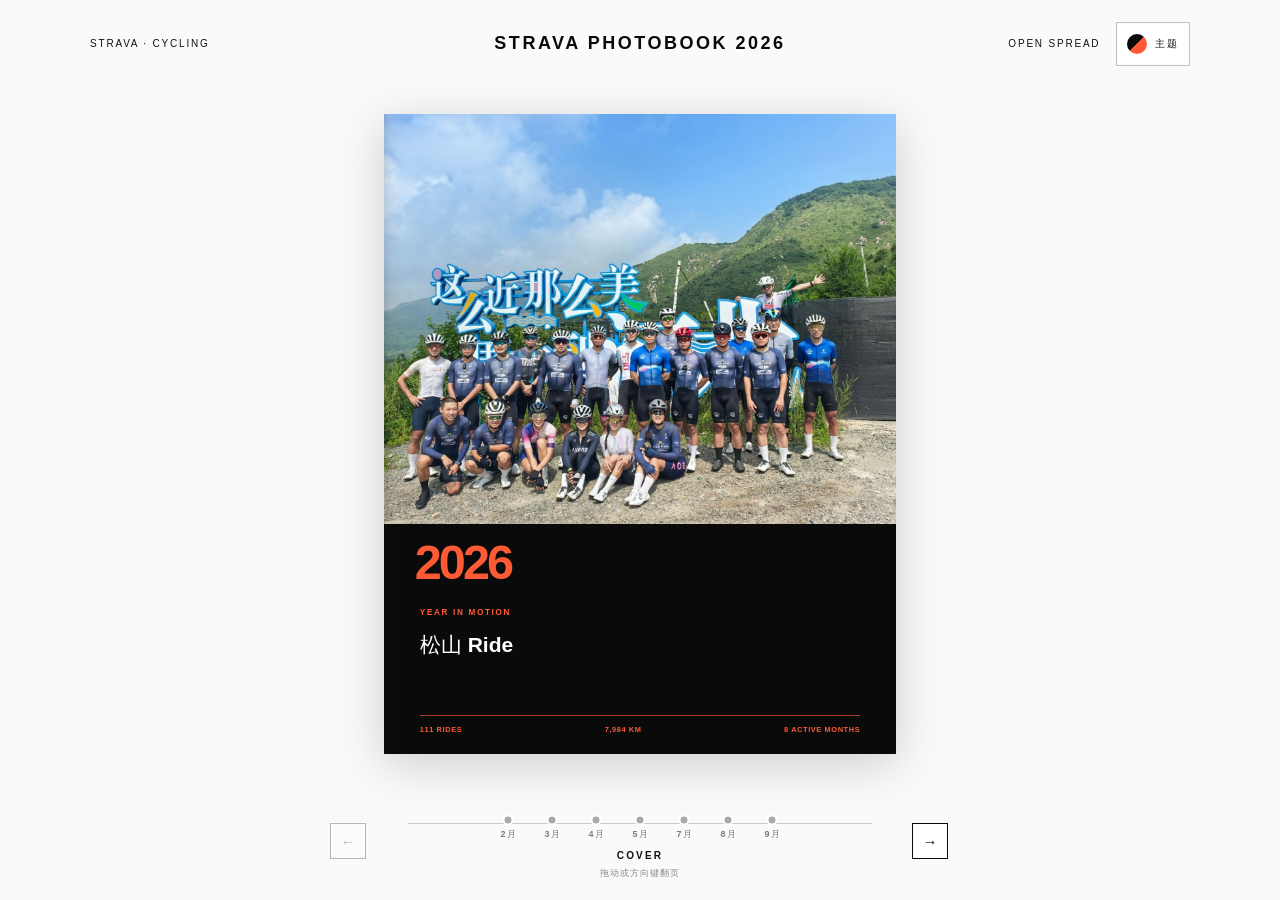
==== commit c74b8dd7: "Publish Strava photobook" ====
--- a/index.html
+++ b/index.html
@@ -17,56 +17,56 @@
   <section class="stage" aria-label="Interactive photo book">
     <div class="book-rig">
       <div id="book" class="book" data-page-width="512" data-page-height="640">
-        <article class="book-page art-page cloth recto poster-cover" data-density="hard" data-cover-mode="photo" aria-label="Front cover"><div class="cover-photo"><img src="assets/photos/19453734088-00.jpg" alt="" style="object-position:center"></div><div class="cover-year">2026</div><p class="cover-kicker">YEAR IN MOTION</p><h2 class="cover-story">松山 Ride</h2><div class="cover-index"><span>111 RIDES</span><span>7,984 KM</span><span>8 ACTIVE MONTHS</span></div></article>
+        <article class="book-page art-page cloth recto poster-cover" data-density="hard" data-cover-mode="photo" data-layout="subject-safe" data-overlay="forbid" data-image-zone="0,0,100,64" data-copy-zone="0,64,100,36" aria-label="Front cover"><div class="cover-photo"><img src="assets/photos/19453734088-00.jpg" alt="" style="object-position:center"></div><div class="cover-copy"><div class="cover-year">2026</div><p class="cover-kicker">YEAR IN MOTION</p><h2 class="cover-story">松山 Ride</h2><div class="cover-index"><span>111 RIDES</span><span>7,984 KM</span><span>8 ACTIVE MONTHS</span></div></div></article>
         <article class="book-page art-page review-page year-declaration recto" data-year-review="declaration" aria-label="2026 年度宣言"><p class="review-eyebrow">2026 / YOUR YEAR IN MOTION</p><h2 class="review-distance">7,984</h2><p class="review-unit">KILOMETRES RIDDEN</p><p class="review-statement">这一年，你用两个车轮<br>重新画了一遍城市与山野。</p><div class="review-core"><span><b>111</b>次骑行</span><span><b>246h</b>移动时间</span><span><b>64,299m</b>累计爬升</span></div></article>
         <article class="book-page art-page review-page year-rhythm verso" data-year-review="rhythm" aria-label="年度节奏与纪录"><div class="rhythm-route"><svg class="route-heatmap" viewBox="0 0 100 100" fill="none" data-plotted-routes="105" data-remote-routes="1" xmlns="http://www.w3.org/2000/svg" aria-hidden="true" style="color:var(--theme-primary);--heat:var(--theme-accent)"><path class="heat-route base" d="M52.3,59.3 L52.1,58.9 L51.9,58.6 L51.8,58.4 L51.6,58.2 L51.3,57.9 L50.9,57.6 L50.7,57.4 L50.6,57.1 L50.6,56.9 L50.6,56.4 L50.5,56.2 L50.4,56.1 L50.2,55.8 L50.0,55.3 L49.7,54.8 L49.6,54.6 L49.3,54.0 L49.2,53.8 L49.2,53.6 L49.2,53.6 L49.1,53.5 L49.1,53.4 L49.2,53.3 L49.2,53.3 L49.0,53.1 L48.9,52.7 L48.9,52.7 L48.8,52.6 L48.7,52.4 L48.6,52.0 L48.3,51.2 L48.0,50.6 L47.9,50.2 L47.6,49.7 L47.6,49.6 L47.6,49.6 L47.6,49.5 L47.5,49.4 L47.4,48.9 L47.4,48.8 L47.4,48.2 L47.6,47.2 L47.6,46.3 L47.5,45.6 L47.5,45.4 L47.1,44.6 L47.0,44.1 L47.0,44.1 L46.9,44.0 L46.7,44.0 L45.8,43.5 L45.8,43.5 L45.8,43.4 L45.9,43.3 L45.8,43.2 L45.5,43.2 L45.5,43.1 L45.5,43.1 L45.6,42.9 L45.6,42.8 L45.6,42.7 L45.6,42.6 L45.5,42.6 L45.3,42.7 L45.2,42.5 L45.1,42.4 L45.0,42.4 L45.0,42.2 L45.0,42.2 L44.9,42.2 L44.5,42.2 L44.4,42.2 L44.3,42.2 L44.3,42.1 L44.3,42.0 L44.3,41.8 L44.2,41.8 L44.3,41.9 L44.3,42.0 L44.3,42.1 L44.3,42.1 L44.4,42.2 L44.4,42.2 L44.7,42.2 L45.0,42.2 L45.0,42.2 L45.0,42.3 L45.1,42.4 L45.1,42.5 L45.3,42.7 L45.4,42.7 L45.5,42.6 L45.6,42.6 L45.6,42.7 L45.6,42.9 L45.5,43.1 L45.5,43.1 L45.5,43.2 L45.8,43.2 L45.9,43.3 L45.8,43.4 L45.8,43.5 L45.8,43.5 L46.4,43.9 L46.7,44.0 L46.9,44.0 L47.0,44.1 L47.0,44.2 L47.1,44.6 L47.5,45.5 L47.5,45.7 L47.6,45.8 L47.6,46.4 L47.6,47.3 L47.4,48.6 L47.3,48.8 L47.5,49.4 L47.5,49.5 L47.5,49.6 L47.5,49.6 L47.6,49.8 L47.9,50.3 L48.0,50.6 L48.2,51.3 L48.7,52.6 L48.7,52.6 L48.7,52.7 L48.7,52.8 L48.8,52.9 L48.8,52.9 L48.9,53.1 L49.0,53.2 L48.9,53.4 L48.9,53.4 L49.0,53.5 L49.1,53.6 L49.1,53.8 L49.8,55.2 L49.9,55.4 L50.0,55.6 L50.3,56.0 L50.5,56.2 L50.5,56.4 L50.6,57.0 L50.6,57.2 L50.8,57.5 L50.9,57.6 L51.2,58.0 L51.8,58.6 L52.0,58.7 L52.0,58.9 L52.1,59.0 L52.3,59.3"/><path class="heat-route hot" d="M52.3,59.3 L52.1,58.9 L51.9,58.6 L51.8,58.4 L51.6,58.2 L51.3,57.9 L50.9,57.6 L50.7,57.4 L50.6,57.1 L50.6,56.9 L50.6,56.4 L50.5,56.2 L50.4,56.1 L50.2,55.8 L50.0,55.3 L49.7,54.8 L49.6,54.6 L49.3,54.0 L49.2,53.8 L49.2,53.6 L49.2,53.6 L49.1,53.5 L49.1,53.4 L49.2,53.3 L49.2,53.3 L49.0,53.1 L48.9,52.7 L48.9,52.7 L48.8,52.6 L48.7,52.4 L48.6,52.0 L48.3,51.2 L48.0,50.6 L47.9,50.2 L47.6,49.7 L47.6,49.6 L47.6,49.6 L47.6,49.5 L47.5,49.4 L47.4,48.9 L47.4,48.8 L47.4,48.2 L47.6,47.2 L47.6,46.3 L47.5,45.6 L47.5,45.4 L47.1,44.6 L47.0,44.1 L47.0,44.1 L46.9,44.0 L46.7,44.0 L45.8,43.5 L45.8,43.5 L45.8,43.4 L45.9,43.3 L45.8,43.2 L45.5,43.2 L45.5,43.1 L45.5,43.1 L45.6,42.9 L45.6,42.8 L45.6,42.7 L45.6,42.6 L45.5,42.6 L45.3,42.7 L45.2,42.5 L45.1,42.4 L45.0,42.4 L45.0,42.2 L45.0,42.2 L44.9,42.2 L44.5,42.2 L44.4,42.2 L44.3,42.2 L44.3,42.1 L44.3,42.0 L44.3,41.8 L44.2,41.8 L44.3,41.9 L44.3,42.0 L44.3,42.1 L44.3,42.1 L44.4,42.2 L44.4,42.2 L44.7,42.2 L45.0,42.2 L45.0,42.2 L45.0,42.3 L45.1,42.4 L45.1,42.5 L45.3,42.7 L45.4,42.7 L45.5,42.6 L45.6,42.6 L45.6,42.7 L45.6,42.9 L45.5,43.1 L45.5,43.1 L45.5,43.2 L45.8,43.2 L45.9,43.3 L45.8,43.4 L45.8,43.5 L45.8,43.5 L46.4,43.9 L46.7,44.0 L46.9,44.0 L47.0,44.1 L47.0,44.2 L47.1,44.6 L47.5,45.5 L47.5,45.7 L47.6,45.8 L47.6,46.4 L47.6,47.3 L47.4,48.6 L47.3,48.8 L47.5,49.4 L47.5,49.5 L47.5,49.6 L47.5,49.6 L47.6,49.8 L47.9,50.3 L48.0,50.6 L48.2,51.3 L48.7,52.6 L48.7,52.6 L48.7,52.7 L48.7,52.8 L48.8,52.9 L48.8,52.9 L48.9,53.1 L49.0,53.2 L48.9,53.4 L48.9,53.4 L49.0,53.5 L49.1,53.6 L49.1,53.8 L49.8,55.2 L49.9,55.4 L50.0,55.6 L50.3,56.0 L50.5,56.2 L50.5,56.4 L50.6,57.0 L50.6,57.2 L50.8,57.5 L50.9,57.6 L51.2,58.0 L51.8,58.6 L52.0,58.7 L52.0,58.9 L52.1,59.0 L52.3,59.3"/><path class="heat-route base" d="M52.3,59.2 L52.0,58.6 L51.8,58.4 L51.2,57.8 L50.8,57.5 L50.6,57.1 L50.6,56.9 L50.6,56.3 L49.9,55.3 L49.2,54.0 L49.2,53.8 L49.2,53.6 L49.1,53.5 L49.2,53.4 L49.1,53.2 L48.9,52.8 L48.8,52.6 L48.1,50.7 L48.0,50.4 L47.7,49.8 L47.6,49.6 L47.6,49.5 L47.5,49.4 L47.4,48.9 L47.4,48.7 L47.6,46.4 L47.5,45.6 L47.1,44.6 L47.0,44.1 L46.7,44.0 L45.8,43.5 L45.8,43.5 L45.9,43.3 L45.9,43.2 L45.8,43.2 L45.5,43.1 L45.5,43.1 L45.6,42.9 L45.6,42.7 L45.6,42.6 L45.5,42.6 L45.3,42.7 L45.2,42.5 L45.0,42.4 L45.0,42.2 L45.0,42.2 L44.5,42.2 L44.3,42.2 L44.3,42.1 L44.3,41.9 L44.2,41.8 L44.1,41.8 L44.0,41.8 L43.9,41.7 L43.9,41.5 L43.8,41.4 L43.7,41.3 L43.6,41.4 L43.5,41.5 L43.5,41.4 L43.5,41.2 L43.5,41.1 L43.3,41.2 L43.3,41.2 L43.2,41.1 L43.3,40.9 L43.1,40.7 L43.1,40.6 L43.2,40.5 L43.1,40.3 L43.1,40.3 L43.0,40.3 L42.9,40.3 L42.7,40.2 L42.5,40.1 L42.4,40.1 L42.4,40.1 L42.5,40.1 L42.6,40.2 L42.9,40.3 L43.0,40.3 L43.1,40.3 L43.1,40.3 L43.2,40.5 L43.1,40.6 L43.1,40.6 L43.2,40.8 L43.3,40.9 L43.2,41.1 L43.2,41.2 L43.3,41.2 L43.4,41.1 L43.5,41.1 L43.5,41.2 L43.5,41.4 L43.6,41.5 L43.6,41.4 L43.8,41.4 L43.8,41.4 L43.9,41.7 L43.9,41.8 L44.1,41.8 L44.2,41.8 L44.3,41.9 L44.3,42.0 L44.3,42.1 L44.4,42.2 L44.7,42.2 L45.0,42.2 L45.0,42.2 L45.1,42.4 L45.2,42.5 L45.4,42.7 L45.5,42.6 L45.6,42.7 L45.6,42.7 L45.6,42.9 L45.5,43.1 L45.5,43.2 L45.8,43.2 L45.9,43.3 L45.8,43.4 L45.8,43.5 L46.4,43.9 L46.9,44.0 L47.0,44.1 L47.1,44.6 L47.5,45.6 L47.6,46.3 L47.3,48.7 L47.4,48.9 L47.5,49.4 L47.5,49.6 L47.9,50.3 L48.0,50.8 L48.7,52.6 L48.7,52.7 L48.8,52.9 L48.8,52.9 L48.9,53.1 L49.0,53.2 L49.0,53.4 L49.1,53.5 L49.1,53.7 L49.2,54.0 L49.9,55.3 L50.0,55.6 L50.5,56.2 L50.6,56.5 L50.6,57.1 L50.8,57.4 L51.2,58.0 L51.9,58.6 L51.9,58.7 L52.0,58.9 L52.3,59.4 L52.4,59.4"/><path class="heat-route hot" d="M52.3,59.2 L52.0,58.6 L51.8,58.4 L51.2,57.8 L50.8,57.5 L50.6,57.1 L50.6,56.9 L50.6,56.3 L49.9,55.3 L49.2,54.0 L49.2,53.8 L49.2,53.6 L49.1,53.5 L49.2,53.4 L49.1,53.2 L48.9,52.8 L48.8,52.6 L48.1,50.7 L48.0,50.4 L47.7,49.8 L47.6,49.6 L47.6,49.5 L47.5,49.4 L47.4,48.9 L47.4,48.7 L47.6,46.4 L47.5,45.6 L47.1,44.6 L47.0,44.1 L46.7,44.0 L45.8,43.5 L45.8,43.5 L45.9,43.3 L45.9,43.2 L45.8,43.2 L45.5,43.1 L45.5,43.1 L45.6,42.9 L45.6,42.7 L45.6,42.6 L45.5,42.6 L45.3,42.7 L45.2,42.5 L45.0,42.4 L45.0,42.2 L45.0,42.2 L44.5,42.2 L44.3,42.2 L44.3,42.1 L44.3,41.9 L44.2,41.8 L44.1,41.8 L44.0,41.8 L43.9,41.7 L43.9,41.5 L43.8,41.4 L43.7,41.3 L43.6,41.4 L43.5,41.5 L43.5,41.4 L43.5,41.2 L43.5,41.1 L43.3,41.2 L43.3,41.2 L43.2,41.1 L43.3,40.9 L43.1,40.7 L43.1,40.6 L43.2,40.5 L43.1,40.3 L43.1,40.3 L43.0,40.3 L42.9,40.3 L42.7,40.2 L42.5,40.1 L42.4,40.1 L42.4,40.1 L42.5,40.1 L42.6,40.2 L42.9,40.3 L43.0,40.3 L43.1,40.3 L43.1,40.3 L43.2,40.5 L43.1,40.6 L43.1,40.6 L43.2,40.8 L43.3,40.9 L43.2,41.1 L43.2,41.2 L43.3,41.2 L43.4,41.1 L43.5,41.1 L43.5,41.2 L43.5,41.4 L43.6,41.5 L43.6,41.4 L43.8,41.4 L43.8,41.4 L43.9,41.7 L43.9,41.8 L44.1,41.8 L44.2,41.8 L44.3,41.9 L44.3,42.0 L44.3,42.1 L44.4,42.2 L44.7,42.2 L45.0,42.2 L45.0,42.2 L45.1,42.4 L45.2,42.5 L45.4,42.7 L45.5,42.6 L45.6,42.7 L45.6,42.7 L45.6,42.9 L45.5,43.1 L45.5,43.2 L45.8,43.2 L45.9,43.3 L45.8,43.4 L45.8,43.5 L46.4,43.9 L46.9,44.0 L47.0,44.1 L47.1,44.6 L47.5,45.6 L47.6,46.3 L47.3,48.7 L47.4,48.9 L47.5,49.4 L47.5,49.6 L47.9,50.3 L48.0,50.8 L48.7,52.6 L48.7,52.7 L48.8,52.9 L48.8,52.9 L48.9,53.1 L49.0,53.2 L49.0,53.4 L49.1,53.5 L49.1,53.7 L49.2,54.0 L49.9,55.3 L50.0,55.6 L50.5,56.2 L50.6,56.5 L50.6,57.1 L50.8,57.4 L51.2,58.0 L51.9,58.6 L51.9,58.7 L52.0,58.9 L52.3,59.4 L52.4,59.4"/><path class="heat-route base" d="M21.4,84.0 L21.1,84.1 L21.1,84.7 L20.8,84.8 L21.0,85.0 L21.1,85.2 L20.7,85.5 L20.6,85.6 L20.6,85.8 L20.8,85.9 L20.6,85.9 L20.5,86.0 L20.5,86.2 L20.3,86.0 L20.2,86.3 L19.9,86.6 L20.0,86.7 L19.8,86.9 L19.8,87.3 L20.0,87.5 L19.6,87.9 L19.3,88.0 L19.2,88.3 L19.0,88.0 L18.8,88.4 L18.6,88.1 L18.3,88.1 L18.4,87.9 L18.3,87.6 L18.2,87.4 L17.9,87.4 L17.7,87.4 L17.6,87.6 L17.6,87.5 L17.2,87.3 L17.0,87.4 L16.9,87.6 L16.9,87.6 L17.2,87.4 L17.3,87.6 L17.2,87.9 L17.0,88.2 L17.0,88.3 L16.9,88.5 L16.8,88.6 L16.8,88.7 L16.8,88.8 L16.6,88.8 L16.7,89.0 L16.5,89.2 L16.2,89.3 L16.3,89.3 L16.3,89.4 L16.2,89.5 L16.1,89.4 L16.1,89.4 L16.2,89.3 L16.1,89.1 L15.8,89.3 L15.7,89.2 L15.7,89.4 L15.7,89.4 L15.8,89.5 L15.8,89.7 L15.9,89.8 L15.9,90.1 L15.7,90.2 L16.1,90.0 L16.1,90.1 L16.2,90.2 L15.9,90.5 L15.8,90.6 L16.2,90.6 L16.0,90.7 L15.9,90.8 L15.8,90.9 L15.6,91.1 L15.5,90.9 L15.5,90.9 L15.4,90.9 L15.4,91.0 L15.3,91.0 L15.1,90.9 L15.1,90.9 L15.0,90.8 L14.6,90.9 L14.4,90.8 L14.1,90.9 L14.1,90.8 L14.0,90.7 L13.8,91.0 L13.6,91.1 L13.5,90.8 L13.4,90.9 L13.5,91.1 L13.5,91.3 L13.5,91.2 L13.4,91.4 L13.3,91.5 L13.3,91.7 L13.3,91.8 L13.2,91.8 L13.2,92.0 L13.5,92.1 L13.3,92.2 L13.2,92.3 L13.1,92.4 L13.1,92.6 L12.8,92.9 L12.7,93.0 L12.6,93.0 L12.8,93.2 L12.9,93.5 L13.2,93.8 L13.2,94.1 L13.3,94.4 L12.9,94.1 L12.4,93.8 L12.0,93.8 L11.8,94.2 L11.6,94.9 L11.1,95.0 L11.0,94.7 L10.8,94.2 L11.1,93.7 L11.2,93.3 L11.2,92.9 L11.1,92.2 L11.2,91.7 L11.6,91.2 L11.6,91.0 L11.4,91.1 L11.4,90.9 L11.5,90.6 L11.6,90.4 L11.6,90.3 L11.6,90.1 L11.8,90.0 L11.8,89.8 L12.0,89.8 L12.1,89.7 L12.2,89.7 L12.2,89.4 L12.5,89.1 L12.6,89.2 L12.7,89.2 L12.8,89.2 L12.6,89.1 L12.7,88.8 L12.8,88.4 L12.9,88.4 L12.8,88.5 L12.7,88.5 L12.7,88.5 L12.8,88.5 L12.7,88.5 L12.7,88.5 L12.8,88.4 L12.7,88.5 L12.6,88.5 L12.7,88.3 L12.6,88.3 L12.5,88.1 L12.6,88.1 L12.5,88.2 L12.6,88.4 L12.5,88.3 L12.1,88.3 L12.2,88.3 L12.3,88.1 L12.4,88.0 L12.6,87.7 L12.8,87.5 L12.8,87.5"/><path class="heat-route hot" d="M21.4,84.0 L21.1,84.1 L21.1,84.7 L20.8,84.8 L21.0,85.0 L21.1,85.2 L20.7,85.5 L20.6,85.6 L20.6,85.8 L20.8,85.9 L20.6,85.9 L20.5,86.0 L20.5,86.2 L20.3,86.0 L20.2,86.3 L19.9,86.6 L20.0,86.7 L19.8,86.9 L19.8,87.3 L20.0,87.5 L19.6,87.9 L19.3,88.0 L19.2,88.3 L19.0,88.0 L18.8,88.4 L18.6,88.1 L18.3,88.1 L18.4,87.9 L18.3,87.6 L18.2,87.4 L17.9,87.4 L17.7,87.4 L17.6,87.6 L17.6,87.5 L17.2,87.3 L17.0,87.4 L16.9,87.6 L16.9,87.6 L17.2,87.4 L17.3,87.6 L17.2,87.9 L17.0,88.2 L17.0,88.3 L16.9,88.5 L16.8,88.6 L16.8,88.7 L16.8,88.8 L16.6,88.8 L16.7,89.0 L16.5,89.2 L16.2,89.3 L16.3,89.3 L16.3,89.4 L16.2,89.5 L16.1,89.4 L16.1,89.4 L16.2,89.3 L16.1,89.1 L15.8,89.3 L15.7,89.2 L15.7,89.4 L15.7,89.4 L15.8,89.5 L15.8,89.7 L15.9,89.8 L15.9,90.1 L15.7,90.2 L16.1,90.0 L16.1,90.1 L16.2,90.2 L15.9,90.5 L15.8,90.6 L16.2,90.6 L16.0,90.7 L15.9,90.8 L15.8,90.9 L15.6,91.1 L15.5,90.9 L15.5,90.9 L15.4,90.9 L15.4,91.0 L15.3,91.0 L15.1,90.9 L15.1,90.9 L15.0,90.8 L14.6,90.9 L14.4,90.8 L14.1,90.9 L14.1,90.8 L14.0,90.7 L13.8,91.0 L13.6,91.1 L13.5,90.8 L13.4,90.9 L13.5,91.1 L13.5,91.3 L13.5,91.2 L13.4,91.4 L13.3,91.5 L13.3,91.7 L13.3,91.8 L13.2,91.8 L13.2,92.0 L13.5,92.1 L13.3,92.2 L13.2,92.3 L13.1,92.4 L13.1,92.6 L12.8,92.9 L12.7,93.0 L12.6,93.0 L12.8,93.2 L12.9,93.5 L13.2,93.8 L13.2,94.1 L13.3,94.4 L12.9,94.1 L12.4,93.8 L12.0,93.8 L11.8,94.2 L11.6,94.9 L11.1,95.0 L11.0,94.7 L10.8,94.2 L11.1,93.7 L11.2,93.3 L11.2,92.9 L11.1,92.2 L11.2,91.7 L11.6,91.2 L11.6,91.0 L11.4,91.1 L11.4,90.9 L11.5,90.6 L11.6,90.4 L11.6,90.3 L11.6,90.1 L11.8,90.0 L11.8,89.8 L12.0,89.8 L12.1,89.7 L12.2,89.7 L12.2,89.4 L12.5,89.1 L12.6,89.2 L12.7,89.2 L12.8,89.2 L12.6,89.1 L12.7,88.8 L12.8,88.4 L12.9,88.4 L12.8,88.5 L12.7,88.5 L12.7,88.5 L12.8,88.5 L12.7,88.5 L12.7,88.5 L12.8,88.4 L12.7,88.5 L12.6,88.5 L12.7,88.3 L12.6,88.3 L12.5,88.1 L12.6,88.1 L12.5,88.2 L12.6,88.4 L12.5,88.3 L12.1,88.3 L12.2,88.3 L12.3,88.1 L12.4,88.0 L12.6,87.7 L12.8,87.5 L12.8,87.5"/><path class="heat-route base" d="M38.1,67.4 L38.3,67.4 L38.3,67.4 L38.4,67.3 L38.5,67.3 L38.5,67.3 L38.6,67.4 L38.6,67.5 L38.6,67.5 L38.7,67.5 L38.8,67.4 L38.8,67.4 L38.8,67.4 L38.8,67.4 L38.9,67.4 L38.9,67.3 L38.9,67.3 L38.9,67.1 L38.9,66.9 L38.9,66.9 L38.9,66.8 L38.9,66.6 L39.0,66.5 L39.1,66.4 L39.2,66.4 L39.4,66.3 L39.4,66.3 L39.7,66.4 L39.7,66.4 L39.8,66.5 L40.0,66.7 L40.3,66.9 L40.3,67.0 L40.3,67.0 L40.4,66.9 L40.5,66.9 L40.6,66.7 L40.6,66.6 L40.7,66.6 L40.8,66.5 L40.8,66.5 L40.9,66.4 L41.0,66.3 L41.1,66.3 L41.2,66.1 L41.2,65.9 L41.3,65.8 L41.3,65.7 L41.2,65.5 L41.1,65.4 L41.1,65.3 L41.0,65.2 L41.0,65.1 L41.0,65.0 L41.0,64.9 L40.9,64.7 L40.9,64.7 L40.9,64.6 L41.0,64.4 L41.0,64.4 L41.0,64.3 L41.0,64.2 L41.0,64.1 L41.1,63.8 L41.1,63.8 L41.2,63.7 L41.2,63.6 L41.3,63.5 L41.3,63.5 L41.5,63.3 L41.5,63.2 L41.6,63.0 L41.6,63.0 L41.6,62.9 L41.8,62.8 L41.8,62.8 L42.0,62.8 L42.0,62.8 L42.2,62.8 L42.4,62.8 L42.5,62.7 L42.5,62.7 L42.6,62.6 L42.6,62.6 L42.7,62.5 L42.9,62.6 L43.0,62.7 L43.1,62.6 L43.2,62.6 L43.5,62.6 L43.6,62.6 L43.7,62.6 L43.9,62.5 L43.9,62.5 L43.9,62.3 L43.9,62.3 L44.4,62.5 L45.0,62.7 L45.8,62.9 L46.2,63.0 L46.3,63.1 L46.4,63.2 L46.5,63.3 L46.6,63.4 L46.9,63.5 L47.0,63.5 L47.5,63.6 L47.8,63.5 L48.1,63.4 L48.4,63.3 L48.6,63.2 L49.1,63.2 L49.3,63.1 L49.4,63.1 L49.8,63.3 L50.0,63.4 L50.0,63.3 L50.0,63.2 L50.0,63.2 L50.0,63.2 L50.0,63.0 L50.2,63.0 L50.8,62.9 L51.5,62.7 L51.6,62.7 L51.9,62.6 L52.0,62.6 L52.1,62.6 L52.2,62.5 L52.3,62.5 L52.5,62.4 L52.9,62.3 L52.9,62.2 L52.9,62.2 L52.7,62.2 L52.7,62.2 L52.5,61.7 L52.5,61.6 L52.5,61.5 L52.6,61.5 L52.6,61.3 L52.7,61.3 L52.8,61.3 L53.0,61.3 L53.1,61.2 L53.1,61.2 L53.1,61.1 L53.0,61.1 L53.0,61.1 L53.0,61.1 L53.0,61.2 L53.1,61.2 L53.5,61.2 L53.5,61.2 L53.5,61.1 L53.4,61.1 L53.3,61.0 L53.1,60.6 L52.8,60.1 L52.8,60.1 L52.9,60.1"/><path class="heat-route hot" d="M38.1,67.4 L38.3,67.4 L38.3,67.4 L38.4,67.3 L38.5,67.3 L38.5,67.3 L38.6,67.4 L38.6,67.5 L38.6,67.5 L38.7,67.5 L38.8,67.4 L38.8,67.4 L38.8,67.4 L38.8,67.4 L38.9,67.4 L38.9,67.3 L38.9,67.3 L38.9,67.1 L38.9,66.9 L38.9,66.9 L38.9,66.8 L38.9,66.6 L39.0,66.5 L39.1,66.4 L39.2,66.4 L39.4,66.3 L39.4,66.3 L39.7,66.4 L39.7,66.4 L39.8,66.5 L40.0,66.7 L40.3,66.9 L40.3,67.0 L40.3,67.0 L40.4,66.9 L40.5,66.9 L40.6,66.7 L40.6,66.6 L40.7,66.6 L40.8,66.5 L40.8,66.5 L40.9,66.4 L41.0,66.3 L41.1,66.3 L41.2,66.1 L41.2,65.9 L41.3,65.8 L41.3,65.7 L41.2,65.5 L41.1,65.4 L41.1,65.3 L41.0,65.2 L41.0,65.1 L41.0,65.0 L41.0,64.9 L40.9,64.7 L40.9,64.7 L40.9,64.6 L41.0,64.4 L41.0,64.4 L41.0,64.3 L41.0,64.2 L41.0,64.1 L41.1,63.8 L41.1,63.8 L41.2,63.7 L41.2,63.6 L41.3,63.5 L41.3,63.5 L41.5,63.3 L41.5,63.2 L41.6,63.0 L41.6,63.0 L41.6,62.9 L41.8,62.8 L41.8,62.8 L42.0,62.8 L42.0,62.8 L42.2,62.8 L42.4,62.8 L42.5,62.7 L42.5,62.7 L42.6,62.6 L42.6,62.6 L42.7,62.5 L42.9,62.6 L43.0,62.7 L43.1,62.6 L43.2,62.6 L43.5,62.6 L43.6,62.6 L43.7,62.6 L43.9,62.5 L43.9,62.5 L43.9,62.3 L43.9,62.3 L44.4,62.5 L45.0,62.7 L45.8,62.9 L46.2,63.0 L46.3,63.1 L46.4,63.2 L46.5,63.3 L46.6,63.4 L46.9,63.5 L47.0,63.5 L47.5,63.6 L47.8,63.5 L48.1,63.4 L48.4,63.3 L48.6,63.2 L49.1,63.2 L49.3,63.1 L49.4,63.1 L49.8,63.3 L50.0,63.4 L50.0,63.3 L50.0,63.2 L50.0,63.2 L50.0,63.2 L50.0,63.0 L50.2,63.0 L50.8,62.9 L51.5,62.7 L51.6,62.7 L51.9,62.6 L52.0,62.6 L52.1,62.6 L52.2,62.5 L52.3,62.5 L52.5,62.4 L52.9,62.3 L52.9,62.2 L52.9,62.2 L52.7,62.2 L52.7,62.2 L52.5,61.7 L52.5,61.6 L52.5,61.5 L52.6,61.5 L52.6,61.3 L52.7,61.3 L52.8,61.3 L53.0,61.3 L53.1,61.2 L53.1,61.2 L53.1,61.1 L53.0,61.1 L53.0,61.1 L53.0,61.1 L53.0,61.2 L53.1,61.2 L53.5,61.2 L53.5,61.2 L53.5,61.1 L53.4,61.1 L53.3,61.0 L53.1,60.6 L52.8,60.1 L52.8,60.1 L52.9,60.1"/><path class="heat-route base" d="M38.0,67.4 L37.9,67.3 L37.8,67.3 L37.8,67.2 L37.8,67.2 L37.8,67.0 L37.8,67.0 L37.8,66.9 L37.8,66.8 L37.8,66.8 L37.8,66.7 L37.8,66.5 L37.9,66.4 L37.9,66.3 L38.0,66.4 L38.0,66.4 L38.1,66.4 L38.1,66.3 L38.0,66.3 L37.9,66.2 L37.8,66.1 L37.9,66.1 L37.9,66.0 L38.0,66.1 L38.1,66.1 L38.1,66.1 L38.2,66.0 L38.2,66.0 L38.2,66.0 L38.0,66.0 L38.0,65.9 L38.0,65.8 L37.9,65.6 L37.9,65.6 L37.9,65.5 L38.0,65.5 L38.1,65.4 L38.1,65.4 L38.1,65.3 L37.9,65.3 L37.7,65.2 L37.7,65.1 L37.7,64.9 L37.8,64.8 L37.7,64.7 L37.6,64.7 L37.6,64.6 L37.6,64.5 L37.5,64.5 L37.4,64.4 L37.3,64.3 L37.3,64.3 L37.3,64.3 L37.4,64.3 L37.4,64.3 L37.4,64.3 L37.4,64.2 L37.5,64.1 L37.4,63.9 L37.5,63.9 L37.5,63.8 L37.5,63.7 L37.6,63.6 L37.6,63.6 L37.5,63.5 L37.4,63.5 L37.4,63.4 L37.4,63.3 L37.4,63.2 L37.4,63.3 L37.4,63.4 L37.4,63.5 L37.4,63.5 L37.5,63.6 L37.5,63.6 L37.4,63.6 L37.4,63.6 L37.4,63.6 L37.3,63.6 L37.2,63.6 L37.2,63.6 L37.3,63.6 L37.3,63.6 L37.3,63.5 L37.3,63.5 L37.3,63.5 L37.3,63.6 L37.1,63.5 L37.1,63.6 L37.1,63.5 L37.2,63.5 L37.2,63.5 L37.2,63.4 L37.2,63.3 L37.2,63.3 L37.1,63.2 L37.1,63.2 L37.2,63.1 L37.2,63.1 L37.2,63.0 L37.1,62.9 L37.1,62.9 L37.0,62.9 L37.0,62.8 L37.0,62.8 L36.9,62.7 L36.9,62.6 L36.9,62.6 L36.9,62.5 L36.9,62.4 L36.9,62.3 L36.9,62.3 L36.8,62.4 L36.8,62.4 L36.8,62.4 L36.9,62.3 L36.9,62.2 L36.9,62.1 L36.9,62.1 L37.0,61.9 L37.1,61.8 L37.2,61.7 L37.3,61.7 L37.4,61.7 L37.4,61.7 L37.3,61.6 L37.3,61.6 L37.3,61.6 L37.3,61.5 L37.3,61.5 L37.3,61.4 L37.3,61.4 L37.3,61.4 L37.2,61.2 L37.1,61.1 L37.1,61.1 L37.1,61.0 L37.1,61.0 L37.0,61.0 L37.0,61.0 L37.0,60.9 L37.0,60.9 L37.1,60.8 L37.1,60.7 L37.1,60.6 L37.1,60.5 L37.1,60.5 L37.1,60.5 L37.0,60.6 L37.0,60.6 L37.0,60.7 L36.9,60.7 L36.9,60.7 L36.8,60.7 L36.7,60.7 L36.7,60.7 L36.7,60.7 L36.7,60.8 L36.7,60.8 L36.7,60.9 L36.7,60.9 L36.6,60.9 L36.6,61.0 L36.6,61.0 L36.6,61.1 L36.5,61.1"/><path class="heat-route hot" d="M38.0,67.4 L37.9,67.3 L37.8,67.3 L37.8,67.2 L37.8,67.2 L37.8,67.0 L37.8,67.0 L37.8,66.9 L37.8,66.8 L37.8,66.8 L37.8,66.7 L37.8,66.5 L37.9,66.4 L37.9,66.3 L38.0,66.4 L38.0,66.4 L38.1,66.4 L38.1,66.3 L38.0,66.3 L37.9,66.2 L37.8,66.1 L37.9,66.1 L37.9,66.0 L38.0,66.1 L38.1,66.1 L38.1,66.1 L38.2,66.0 L38.2,66.0 L38.2,66.0 L38.0,66.0 L38.0,65.9 L38.0,65.8 L37.9,65.6 L37.9,65.6 L37.9,65.5 L38.0,65.5 L38.1,65.4 L38.1,65.4 L38.1,65.3 L37.9,65.3 L37.7,65.2 L37.7,65.1 L37.7,64.9 L37.8,64.8 L37.7,64.7 L37.6,64.7 L37.6,64.6 L37.6,64.5 L37.5,64.5 L37.4,64.4 L37.3,64.3 L37.3,64.3 L37.3,64.3 L37.4,64.3 L37.4,64.3 L37.4,64.3 L37.4,64.2 L37.5,64.1 L37.4,63.9 L37.5,63.9 L37.5,63.8 L37.5,63.7 L37.6,63.6 L37.6,63.6 L37.5,63.5 L37.4,63.5 L37.4,63.4 L37.4,63.3 L37.4,63.2 L37.4,63.3 L37.4,63.4 L37.4,63.5 L37.4,63.5 L37.5,63.6 L37.5,63.6 L37.4,63.6 L37.4,63.6 L37.4,63.6 L37.3,63.6 L37.2,63.6 L37.2,63.6 L37.3,63.6 L37.3,63.6 L37.3,63.5 L37.3,63.5 L37.3,63.5 L37.3,63.6 L37.1,63.5 L37.1,63.6 L37.1,63.5 L37.2,63.5 L37.2,63.5 L37.2,63.4 L37.2,63.3 L37.2,63.3 L37.1,63.2 L37.1,63.2 L37.2,63.1 L37.2,63.1 L37.2,63.0 L37.1,62.9 L37.1,62.9 L37.0,62.9 L37.0,62.8 L37.0,62.8 L36.9,62.7 L36.9,62.6 L36.9,62.6 L36.9,62.5 L36.9,62.4 L36.9,62.3 L36.9,62.3 L36.8,62.4 L36.8,62.4 L36.8,62.4 L36.9,62.3 L36.9,62.2 L36.9,62.1 L36.9,62.1 L37.0,61.9 L37.1,61.8 L37.2,61.7 L37.3,61.7 L37.4,61.7 L37.4,61.7 L37.3,61.6 L37.3,61.6 L37.3,61.6 L37.3,61.5 L37.3,61.5 L37.3,61.4 L37.3,61.4 L37.3,61.4 L37.2,61.2 L37.1,61.1 L37.1,61.1 L37.1,61.0 L37.1,61.0 L37.0,61.0 L37.0,61.0 L37.0,60.9 L37.0,60.9 L37.1,60.8 L37.1,60.7 L37.1,60.6 L37.1,60.5 L37.1,60.5 L37.1,60.5 L37.0,60.6 L37.0,60.6 L37.0,60.7 L36.9,60.7 L36.9,60.7 L36.8,60.7 L36.7,60.7 L36.7,60.7 L36.7,60.7 L36.7,60.8 L36.7,60.8 L36.7,60.9 L36.7,60.9 L36.6,60.9 L36.6,61.0 L36.6,61.0 L36.6,61.1 L36.5,61.1"/><path class="heat-route base" d="M52.3,59.3 L52.0,58.6 L51.8,58.4 L51.3,57.9 L50.9,57.6 L50.7,57.3 L50.6,57.1 L50.6,56.8 L50.6,56.4 L50.5,56.3 L50.0,55.4 L49.6,54.6 L49.3,54.0 L49.2,53.8 L49.2,53.6 L49.1,53.5 L49.2,53.4 L49.2,53.3 L49.0,53.2 L48.9,52.7 L48.9,52.7 L48.8,52.6 L48.6,52.1 L48.5,51.7 L48.0,50.6 L47.9,50.2 L47.7,49.8 L47.6,49.6 L47.6,49.5 L47.5,49.4 L47.4,48.9 L47.4,48.8 L47.4,48.4 L47.5,48.3 L47.5,48.2 L47.7,47.8 L47.8,47.4 L48.2,46.7 L48.4,46.1 L48.6,45.9 L49.0,45.3 L49.0,45.0 L49.0,44.7 L49.1,44.4 L49.3,44.2 L49.5,44.1 L49.7,43.9 L49.7,43.8 L49.6,43.8 L49.6,43.8 L49.9,43.3 L50.0,43.0 L50.3,42.7 L50.4,42.6 L50.6,42.6 L50.7,42.4 L50.7,42.4 L50.6,42.3 L50.6,42.2 L50.7,42.1 L50.8,42.0 L50.8,41.9 L50.8,41.8 L50.8,41.7 L50.9,41.7 L50.9,41.5 L51.0,41.4 L51.0,41.4 L51.0,41.4 L51.0,41.5 L51.1,41.4 L51.1,41.4 L51.2,41.4 L51.2,41.4 L51.3,41.3 L51.3,41.3 L51.4,41.3 L51.5,41.3 L51.6,41.3 L51.6,41.3 L51.6,41.3 L51.5,41.3 L51.4,41.3 L51.3,41.3 L51.3,41.3 L51.2,41.4 L51.2,41.4 L51.1,41.4 L51.1,41.4 L51.0,41.5 L51.0,41.4 L51.0,41.3 L51.0,41.4 L50.9,41.6 L50.8,41.7 L50.8,41.8 L50.8,41.8 L50.8,41.9 L50.7,42.1 L50.6,42.2 L50.6,42.2 L50.7,42.4 L50.7,42.5 L50.6,42.6 L50.5,42.6 L50.3,42.7 L50.3,42.8 L50.0,43.1 L49.7,43.7 L49.7,43.8 L49.7,43.9 L49.5,44.1 L49.3,44.2 L49.1,44.4 L49.0,44.7 L49.0,45.0 L49.0,45.3 L48.6,45.9 L48.3,46.2 L48.1,46.5 L47.8,47.3 L47.7,47.6 L47.5,48.0 L47.5,48.2 L47.5,48.3 L47.4,48.4 L47.3,48.8 L47.5,49.4 L47.5,49.5 L47.5,49.6 L47.5,49.6 L47.6,49.8 L47.9,50.4 L48.0,50.8 L48.7,52.6 L48.7,52.7 L48.7,52.8 L48.8,52.9 L48.8,52.9 L48.9,53.1 L49.0,53.2 L48.9,53.4 L49.0,53.4 L49.0,53.5 L49.1,53.6 L49.1,53.7 L49.2,53.9 L49.8,55.2 L49.9,55.4 L50.0,55.6 L50.5,56.2 L50.5,56.4 L50.6,57.0 L50.6,57.2 L50.8,57.4 L51.3,58.0 L51.9,58.6 L51.9,58.7 L52.0,58.9 L52.2,59.2 L52.3,59.4"/><path class="heat-route hot" d="M52.3,59.3 L52.0,58.6 L51.8,58.4 L51.3,57.9 L50.9,57.6 L50.7,57.3 L50.6,57.1 L50.6,56.8 L50.6,56.4 L50.5,56.3 L50.0,55.4 L49.6,54.6 L49.3,54.0 L49.2,53.8 L49.2,53.6 L49.1,53.5 L49.2,53.4 L49.2,53.3 L49.0,53.2 L48.9,52.7 L48.9,52.7 L48.8,52.6 L48.6,52.1 L48.5,51.7 L48.0,50.6 L47.9,50.2 L47.7,49.8 L47.6,49.6 L47.6,49.5 L47.5,49.4 L47.4,48.9 L47.4,48.8 L47.4,48.4 L47.5,48.3 L47.5,48.2 L47.7,47.8 L47.8,47.4 L48.2,46.7 L48.4,46.1 L48.6,45.9 L49.0,45.3 L49.0,45.0 L49.0,44.7 L49.1,44.4 L49.3,44.2 L49.5,44.1 L49.7,43.9 L49.7,43.8 L49.6,43.8 L49.6,43.8 L49.9,43.3 L50.0,43.0 L50.3,42.7 L50.4,42.6 L50.6,42.6 L50.7,42.4 L50.7,42.4 L50.6,42.3 L50.6,42.2 L50.7,42.1 L50.8,42.0 L50.8,41.9 L50.8,41.8 L50.8,41.7 L50.9,41.7 L50.9,41.5 L51.0,41.4 L51.0,41.4 L51.0,41.4 L51.0,41.5 L51.1,41.4 L51.1,41.4 L51.2,41.4 L51.2,41.4 L51.3,41.3 L51.3,41.3 L51.4,41.3 L51.5,41.3 L51.6,41.3 L51.6,41.3 L51.6,41.3 L51.5,41.3 L51.4,41.3 L51.3,41.3 L51.3,41.3 L51.2,41.4 L51.2,41.4 L51.1,41.4 L51.1,41.4 L51.0,41.5 L51.0,41.4 L51.0,41.3 L51.0,41.4 L50.9,41.6 L50.8,41.7 L50.8,41.8 L50.8,41.8 L50.8,41.9 L50.7,42.1 L50.6,42.2 L50.6,42.2 L50.7,42.4 L50.7,42.5 L50.6,42.6 L50.5,42.6 L50.3,42.7 L50.3,42.8 L50.0,43.1 L49.7,43.7 L49.7,43.8 L49.7,43.9 L49.5,44.1 L49.3,44.2 L49.1,44.4 L49.0,44.7 L49.0,45.0 L49.0,45.3 L48.6,45.9 L48.3,46.2 L48.1,46.5 L47.8,47.3 L47.7,47.6 L47.5,48.0 L47.5,48.2 L47.5,48.3 L47.4,48.4 L47.3,48.8 L47.5,49.4 L47.5,49.5 L47.5,49.6 L47.5,49.6 L47.6,49.8 L47.9,50.4 L48.0,50.8 L48.7,52.6 L48.7,52.7 L48.7,52.8 L48.8,52.9 L48.8,52.9 L48.9,53.1 L49.0,53.2 L48.9,53.4 L49.0,53.4 L49.0,53.5 L49.1,53.6 L49.1,53.7 L49.2,53.9 L49.8,55.2 L49.9,55.4 L50.0,55.6 L50.5,56.2 L50.5,56.4 L50.6,57.0 L50.6,57.2 L50.8,57.4 L51.3,58.0 L51.9,58.6 L51.9,58.7 L52.0,58.9 L52.2,59.2 L52.3,59.4"/><path class="heat-route base" d="M52.3,59.3 L52.1,58.9 L51.9,58.5 L51.3,58.0 L51.2,57.8 L50.8,57.4 L50.6,57.1 L50.6,56.4 L50.6,56.3 L50.2,55.7 L49.6,54.6 L49.2,54.0 L49.2,53.8 L49.2,53.6 L49.2,53.5 L49.1,53.4 L49.2,53.3 L49.1,53.2 L48.9,52.8 L48.9,52.7 L48.9,52.6 L48.7,52.3 L48.6,52.0 L48.3,51.3 L48.0,50.6 L47.7,49.9 L47.6,49.6 L47.6,49.6 L47.6,49.5 L47.5,49.4 L47.4,48.8 L47.4,48.4 L47.5,48.3 L47.7,47.8 L47.8,47.4 L48.2,46.7 L48.4,46.1 L48.6,45.9 L49.0,45.3 L49.0,44.7 L49.1,44.4 L49.4,44.2 L49.6,44.0 L49.7,43.8 L49.7,43.8 L49.6,43.8 L49.9,43.3 L50.0,43.0 L50.3,42.7 L50.4,42.7 L50.5,42.6 L50.6,42.5 L50.7,42.4 L50.6,42.3 L50.6,42.2 L50.7,42.1 L50.7,42.0 L50.8,41.9 L50.8,41.8 L50.8,41.8 L50.9,41.7 L50.9,41.5 L51.0,41.4 L51.0,41.4 L51.0,41.5 L51.0,41.5 L51.1,41.4 L51.1,41.4 L51.2,41.4 L51.2,41.4 L51.3,41.3 L51.3,41.3 L51.4,41.3 L51.5,41.3 L51.6,41.3 L51.7,41.3 L51.7,41.2 L51.7,41.2 L51.7,41.1 L51.7,41.1 L51.6,41.2 L51.7,41.2 L51.7,41.3 L51.6,41.3 L51.5,41.3 L51.4,41.3 L51.3,41.3 L51.3,41.3 L51.2,41.3 L51.2,41.4 L51.2,41.4 L51.1,41.4 L51.1,41.4 L51.0,41.5 L51.0,41.4 L51.0,41.3 L50.9,41.5 L50.9,41.7 L50.8,41.7 L50.8,41.8 L50.8,41.9 L50.8,42.0 L50.7,42.1 L50.6,42.2 L50.6,42.3 L50.7,42.4 L50.6,42.5 L50.5,42.6 L50.3,42.7 L50.3,42.8 L50.0,43.1 L49.7,43.7 L49.7,43.8 L49.7,43.9 L49.5,44.1 L49.3,44.2 L49.1,44.4 L49.0,45.3 L48.8,45.5 L48.6,45.9 L48.4,46.1 L48.3,46.3 L48.1,46.6 L47.8,47.4 L47.7,47.8 L47.5,48.1 L47.5,48.3 L47.4,48.4 L47.3,48.8 L47.4,48.9 L47.5,49.4 L47.5,49.5 L47.5,49.6 L47.9,50.4 L48.1,50.8 L48.7,52.6 L48.7,52.7 L48.7,52.9 L48.8,52.9 L48.9,52.9 L48.9,53.1 L49.0,53.3 L48.9,53.4 L49.0,53.5 L49.1,53.5 L49.1,53.7 L49.1,53.8 L49.8,55.2 L49.9,55.4 L50.3,56.0 L50.5,56.3 L50.6,56.5 L50.6,57.1 L50.8,57.5 L51.0,57.7 L51.4,58.1 L51.9,58.6 L52.0,58.8 L52.1,59.0 L52.3,59.4 L52.3,59.4"/><path class="heat-route hot" d="M52.3,59.3 L52.1,58.9 L51.9,58.5 L51.3,58.0 L51.2,57.8 L50.8,57.4 L50.6,57.1 L50.6,56.4 L50.6,56.3 L50.2,55.7 L49.6,54.6 L49.2,54.0 L49.2,53.8 L49.2,53.6 L49.2,53.5 L49.1,53.4 L49.2,53.3 L49.1,53.2 L48.9,52.8 L48.9,52.7 L48.9,52.6 L48.7,52.3 L48.6,52.0 L48.3,51.3 L48.0,50.6 L47.7,49.9 L47.6,49.6 L47.6,49.6 L47.6,49.5 L47.5,49.4 L47.4,48.8 L47.4,48.4 L47.5,48.3 L47.7,47.8 L47.8,47.4 L48.2,46.7 L48.4,46.1 L48.6,45.9 L49.0,45.3 L49.0,44.7 L49.1,44.4 L49.4,44.2 L49.6,44.0 L49.7,43.8 L49.7,43.8 L49.6,43.8 L49.9,43.3 L50.0,43.0 L50.3,42.7 L50.4,42.7 L50.5,42.6 L50.6,42.5 L50.7,42.4 L50.6,42.3 L50.6,42.2 L50.7,42.1 L50.7,42.0 L50.8,41.9 L50.8,41.8 L50.8,41.8 L50.9,41.7 L50.9,41.5 L51.0,41.4 L51.0,41.4 L51.0,41.5 L51.0,41.5 L51.1,41.4 L51.1,41.4 L51.2,41.4 L51.2,41.4 L51.3,41.3 L51.3,41.3 L51.4,41.3 L51.5,41.3 L51.6,41.3 L51.7,41.3 L51.7,41.2 L51.7,41.2 L51.7,41.1 L51.7,41.1 L51.6,41.2 L51.7,41.2 L51.7,41.3 L51.6,41.3 L51.5,41.3 L51.4,41.3 L51.3,41.3 L51.3,41.3 L51.2,41.3 L51.2,41.4 L51.2,41.4 L51.1,41.4 L51.1,41.4 L51.0,41.5 L51.0,41.4 L51.0,41.3 L50.9,41.5 L50.9,41.7 L50.8,41.7 L50.8,41.8 L50.8,41.9 L50.8,42.0 L50.7,42.1 L50.6,42.2 L50.6,42.3 L50.7,42.4 L50.6,42.5 L50.5,42.6 L50.3,42.7 L50.3,42.8 L50.0,43.1 L49.7,43.7 L49.7,43.8 L49.7,43.9 L49.5,44.1 L49.3,44.2 L49.1,44.4 L49.0,45.3 L48.8,45.5 L48.6,45.9 L48.4,46.1 L48.3,46.3 L48.1,46.6 L47.8,47.4 L47.7,47.8 L47.5,48.1 L47.5,48.3 L47.4,48.4 L47.3,48.8 L47.4,48.9 L47.5,49.4 L47.5,49.5 L47.5,49.6 L47.9,50.4 L48.1,50.8 L48.7,52.6 L48.7,52.7 L48.7,52.9 L48.8,52.9 L48.9,52.9 L48.9,53.1 L49.0,53.3 L48.9,53.4 L49.0,53.5 L49.1,53.5 L49.1,53.7 L49.1,53.8 L49.8,55.2 L49.9,55.4 L50.3,56.0 L50.5,56.3 L50.6,56.5 L50.6,57.1 L50.8,57.5 L51.0,57.7 L51.4,58.1 L51.9,58.6 L52.0,58.8 L52.1,59.0 L52.3,59.4 L52.3,59.4"/><path class="heat-route base" d="M52.2,59.1 L51.9,58.5 L51.2,57.8 L50.7,57.2 L50.6,56.4 L50.2,55.8 L49.3,54.0 L49.2,53.6 L49.1,53.5 L49.2,53.3 L48.9,52.8 L48.8,52.6 L48.1,50.7 L48.0,50.4 L47.6,49.6 L47.5,49.5 L47.4,49.2 L47.4,48.7 L47.5,48.3 L47.7,47.8 L47.9,47.3 L48.3,46.4 L48.6,45.8 L49.1,44.4 L49.3,44.2 L49.7,43.9 L49.6,43.8 L50.0,43.0 L50.3,42.7 L50.5,42.6 L50.7,42.4 L50.6,42.2 L50.8,42.0 L50.8,41.8 L50.9,41.6 L51.0,41.4 L51.0,41.4 L51.1,41.4 L51.2,41.4 L51.2,41.3 L51.3,41.3 L51.4,41.3 L51.6,41.3 L51.7,41.3 L51.7,41.2 L51.8,41.0 L52.1,40.8 L52.0,40.6 L52.0,40.3 L52.1,40.0 L52.2,39.8 L52.1,39.7 L51.7,39.6 L51.4,39.6 L51.1,39.6 L51.0,39.6 L50.9,39.5 L50.8,39.5 L50.8,39.3 L50.9,39.2 L50.9,39.0 L50.6,38.9 L50.5,38.8 L50.2,38.7 L50.0,38.6 L49.8,38.8 L49.5,38.8 L49.5,39.0 L49.4,38.9 L49.4,38.8 L49.3,38.6 L49.2,38.4 L49.2,38.2 L49.3,38.1 L49.3,38.1 L49.3,38.2 L49.4,38.3 L49.4,38.2 L49.5,38.0 L49.7,37.7 L49.6,37.5 L49.6,37.6 L49.6,37.4 L49.7,37.3 L49.7,37.3 L49.6,37.5 L49.7,37.5 L49.8,37.5 L49.8,37.4 L49.9,37.3 L49.8,37.3 L49.9,37.1 L49.8,37.1 L49.7,37.1 L49.9,37.0 L49.9,37.0 L49.7,37.1 L49.8,37.1 L49.8,37.1 L49.8,37.3 L49.9,37.3 L49.8,37.4 L49.8,37.4 L49.7,37.5 L49.7,37.4 L49.7,37.3 L49.6,37.4 L49.5,37.5 L49.6,37.6 L49.6,37.6 L49.6,37.9 L49.5,38.0 L49.4,38.3 L49.4,38.2 L49.3,38.1 L49.3,38.1 L49.2,38.2 L49.2,38.3 L49.3,38.6 L49.3,38.7 L49.4,38.9 L49.5,39.0 L49.4,39.3 L49.3,39.5 L49.0,40.0 L49.0,40.2 L48.8,40.6 L48.6,41.0 L48.3,41.2 L48.2,41.4 L47.9,41.9 L48.0,42.0 L48.2,42.5 L48.4,42.6 L48.7,42.8 L48.8,43.1 L48.9,43.3 L49.0,43.4 L49.3,43.6 L49.3,43.8 L49.2,44.0 L49.0,45.3 L48.6,45.9 L48.3,46.3 L47.8,47.3 L47.7,47.8 L47.5,48.3 L47.3,48.7 L47.5,49.4 L47.5,49.6 L47.6,49.8 L48.0,50.6 L48.7,52.6 L48.7,52.7 L48.8,52.9 L48.9,53.1 L48.9,53.4 L49.0,53.5 L49.1,53.7 L49.8,55.2 L50.5,56.2 L50.6,56.5 L50.6,57.2 L51.9,58.6 L52.0,58.9 L52.1,59.1"/><path class="heat-route hot" d="M52.2,59.1 L51.9,58.5 L51.2,57.8 L50.7,57.2 L50.6,56.4 L50.2,55.8 L49.3,54.0 L49.2,53.6 L49.1,53.5 L49.2,53.3 L48.9,52.8 L48.8,52.6 L48.1,50.7 L48.0,50.4 L47.6,49.6 L47.5,49.5 L47.4,49.2 L47.4,48.7 L47.5,48.3 L47.7,47.8 L47.9,47.3 L48.3,46.4 L48.6,45.8 L49.1,44.4 L49.3,44.2 L49.7,43.9 L49.6,43.8 L50.0,43.0 L50.3,42.7 L50.5,42.6 L50.7,42.4 L50.6,42.2 L50.8,42.0 L50.8,41.8 L50.9,41.6 L51.0,41.4 L51.0,41.4 L51.1,41.4 L51.2,41.4 L51.2,41.3 L51.3,41.3 L51.4,41.3 L51.6,41.3 L51.7,41.3 L51.7,41.2 L51.8,41.0 L52.1,40.8 L52.0,40.6 L52.0,40.3 L52.1,40.0 L52.2,39.8 L52.1,39.7 L51.7,39.6 L51.4,39.6 L51.1,39.6 L51.0,39.6 L50.9,39.5 L50.8,39.5 L50.8,39.3 L50.9,39.2 L50.9,39.0 L50.6,38.9 L50.5,38.8 L50.2,38.7 L50.0,38.6 L49.8,38.8 L49.5,38.8 L49.5,39.0 L49.4,38.9 L49.4,38.8 L49.3,38.6 L49.2,38.4 L49.2,38.2 L49.3,38.1 L49.3,38.1 L49.3,38.2 L49.4,38.3 L49.4,38.2 L49.5,38.0 L49.7,37.7 L49.6,37.5 L49.6,37.6 L49.6,37.4 L49.7,37.3 L49.7,37.3 L49.6,37.5 L49.7,37.5 L49.8,37.5 L49.8,37.4 L49.9,37.3 L49.8,37.3 L49.9,37.1 L49.8,37.1 L49.7,37.1 L49.9,37.0 L49.9,37.0 L49.7,37.1 L49.8,37.1 L49.8,37.1 L49.8,37.3 L49.9,37.3 L49.8,37.4 L49.8,37.4 L49.7,37.5 L49.7,37.4 L49.7,37.3 L49.6,37.4 L49.5,37.5 L49.6,37.6 L49.6,37.6 L49.6,37.9 L49.5,38.0 L49.4,38.3 L49.4,38.2 L49.3,38.1 L49.3,38.1 L49.2,38.2 L49.2,38.3 L49.3,38.6 L49.3,38.7 L49.4,38.9 L49.5,39.0 L49.4,39.3 L49.3,39.5 L49.0,40.0 L49.0,40.2 L48.8,40.6 L48.6,41.0 L48.3,41.2 L48.2,41.4 L47.9,41.9 L48.0,42.0 L48.2,42.5 L48.4,42.6 L48.7,42.8 L48.8,43.1 L48.9,43.3 L49.0,43.4 L49.3,43.6 L49.3,43.8 L49.2,44.0 L49.0,45.3 L48.6,45.9 L48.3,46.3 L47.8,47.3 L47.7,47.8 L47.5,48.3 L47.3,48.7 L47.5,49.4 L47.5,49.6 L47.6,49.8 L48.0,50.6 L48.7,52.6 L48.7,52.7 L48.8,52.9 L48.9,53.1 L48.9,53.4 L49.0,53.5 L49.1,53.7 L49.8,55.2 L50.5,56.2 L50.6,56.5 L50.6,57.2 L51.9,58.6 L52.0,58.9 L52.1,59.1"/><path class="heat-route base" d="M83.9,30.0 L82.9,29.7 L82.6,29.3 L83.0,29.0 L83.0,28.6 L83.0,28.2 L82.9,27.7 L82.7,27.3 L82.7,26.3 L82.8,25.6 L83.0,24.5 L83.0,24.0 L82.9,23.6 L82.5,23.5 L82.0,23.3 L81.6,21.9 L81.7,21.5 L81.3,20.7 L81.0,21.0 L81.2,20.3 L81.4,19.6 L80.2,19.4 L79.9,19.2 L80.0,18.8 L80.6,18.5 L80.3,18.2 L79.8,18.4 L79.5,18.2 L78.5,18.4 L78.2,19.0 L78.3,18.4 L78.0,18.6 L77.8,18.6 L77.5,18.8 L77.1,18.8 L77.1,19.3 L76.9,19.3 L76.9,18.8 L76.7,18.9 L76.5,18.6 L76.3,18.3 L76.0,18.4 L75.9,18.6 L75.9,18.8 L75.7,18.9 L75.7,19.0 L75.6,18.9 L75.3,18.9 L75.1,19.4 L74.9,19.1 L74.7,19.2 L74.6,19.5 L74.6,19.8 L74.5,20.1 L74.5,20.3 L74.4,20.3 L74.3,20.4 L73.5,19.9 L73.7,19.3 L73.6,19.0 L73.3,18.7 L73.2,18.3 L73.3,18.2 L73.0,17.7 L73.5,16.9 L73.6,16.7 L73.7,16.2 L73.6,15.8 L73.6,14.5 L73.5,13.2 L73.5,12.8 L72.9,11.8 L72.5,11.7 L72.2,10.7 L72.8,10.2 L73.2,9.5 L73.5,8.6 L74.4,8.4 L75.0,8.1 L75.8,7.3 L76.4,6.9 L77.9,6.0 L78.9,5.8 L79.4,5.3 L80.2,5.2 L80.8,5.0 L82.1,5.2 L82.9,5.5 L83.1,6.1 L82.8,6.6 L83.0,7.0 L83.3,7.1 L83.4,6.6 L83.7,6.5 L84.9,6.6 L84.8,6.5 L85.3,6.4 L85.6,7.3 L85.8,7.5 L85.9,7.7 L86.2,8.5 L86.1,8.8 L86.1,9.2 L86.6,9.5 L87.2,9.9 L87.6,10.0 L88.1,10.6 L88.7,11.0 L88.5,11.8 L88.8,12.0 L89.2,11.8 L89.1,12.4 L89.0,12.6 L88.8,12.8 L88.8,13.2 L89.0,14.5 L88.9,15.3 L87.9,16.3 L87.9,16.7 L87.6,16.8 L87.3,17.3 L86.7,17.8 L86.7,18.1 L86.2,18.8 L86.4,19.3 L86.5,19.6 L86.4,20.2 L86.4,20.6 L85.7,20.2 L85.6,19.7 L85.4,19.9 L85.2,19.9 L84.9,20.3 L84.6,20.6 L84.0,20.7 L83.9,21.1 L84.0,21.4 L83.8,22.0 L83.9,22.2 L83.8,22.2 L83.6,22.6 L83.2,23.4 L82.9,23.6 L83.0,23.9"/><path class="heat-route hot" d="M83.9,30.0 L82.9,29.7 L82.6,29.3 L83.0,29.0 L83.0,28.6 L83.0,28.2 L82.9,27.7 L82.7,27.3 L82.7,26.3 L82.8,25.6 L83.0,24.5 L83.0,24.0 L82.9,23.6 L82.5,23.5 L82.0,23.3 L81.6,21.9 L81.7,21.5 L81.3,20.7 L81.0,21.0 L81.2,20.3 L81.4,19.6 L80.2,19.4 L79.9,19.2 L80.0,18.8 L80.6,18.5 L80.3,18.2 L79.8,18.4 L79.5,18.2 L78.5,18.4 L78.2,19.0 L78.3,18.4 L78.0,18.6 L77.8,18.6 L77.5,18.8 L77.1,18.8 L77.1,19.3 L76.9,19.3 L76.9,18.8 L76.7,18.9 L76.5,18.6 L76.3,18.3 L76.0,18.4 L75.9,18.6 L75.9,18.8 L75.7,18.9 L75.7,19.0 L75.6,18.9 L75.3,18.9 L75.1,19.4 L74.9,19.1 L74.7,19.2 L74.6,19.5 L74.6,19.8 L74.5,20.1 L74.5,20.3 L74.4,20.3 L74.3,20.4 L73.5,19.9 L73.7,19.3 L73.6,19.0 L73.3,18.7 L73.2,18.3 L73.3,18.2 L73.0,17.7 L73.5,16.9 L73.6,16.7 L73.7,16.2 L73.6,15.8 L73.6,14.5 L73.5,13.2 L73.5,12.8 L72.9,11.8 L72.5,11.7 L72.2,10.7 L72.8,10.2 L73.2,9.5 L73.5,8.6 L74.4,8.4 L75.0,8.1 L75.8,7.3 L76.4,6.9 L77.9,6.0 L78.9,5.8 L79.4,5.3 L80.2,5.2 L80.8,5.0 L82.1,5.2 L82.9,5.5 L83.1,6.1 L82.8,6.6 L83.0,7.0 L83.3,7.1 L83.4,6.6 L83.7,6.5 L84.9,6.6 L84.8,6.5 L85.3,6.4 L85.6,7.3 L85.8,7.5 L85.9,7.7 L86.2,8.5 L86.1,8.8 L86.1,9.2 L86.6,9.5 L87.2,9.9 L87.6,10.0 L88.1,10.6 L88.7,11.0 L88.5,11.8 L88.8,12.0 L89.2,11.8 L89.1,12.4 L89.0,12.6 L88.8,12.8 L88.8,13.2 L89.0,14.5 L88.9,15.3 L87.9,16.3 L87.9,16.7 L87.6,16.8 L87.3,17.3 L86.7,17.8 L86.7,18.1 L86.2,18.8 L86.4,19.3 L86.5,19.6 L86.4,20.2 L86.4,20.6 L85.7,20.2 L85.6,19.7 L85.4,19.9 L85.2,19.9 L84.9,20.3 L84.6,20.6 L84.0,20.7 L83.9,21.1 L84.0,21.4 L83.8,22.0 L83.9,22.2 L83.8,22.2 L83.6,22.6 L83.2,23.4 L82.9,23.6 L83.0,23.9"/><path class="heat-route base" d="M52.3,59.3 L52.0,58.6 L51.8,58.4 L51.2,57.8 L50.8,57.5 L50.7,57.2 L50.6,57.0 L50.6,56.4 L50.5,56.3 L49.9,55.3 L49.5,54.4 L49.2,53.9 L49.2,53.7 L49.2,53.6 L49.1,53.5 L49.2,53.4 L49.2,53.3 L49.0,53.1 L48.9,52.8 L48.9,52.7 L48.8,52.6 L48.6,52.1 L48.5,51.7 L48.0,50.6 L47.9,50.3 L47.7,49.8 L47.6,49.6 L47.6,49.5 L47.5,49.4 L47.4,48.9 L47.4,48.7 L47.5,48.3 L47.5,48.2 L47.7,47.8 L47.8,47.4 L48.2,46.7 L48.4,46.1 L48.6,45.9 L49.0,45.3 L49.0,44.9 L49.1,44.4 L49.1,44.4 L49.3,44.2 L49.5,44.1 L49.7,43.9 L49.7,43.8 L49.6,43.8 L49.7,43.7 L50.0,43.1 L50.3,42.8 L50.3,42.7 L50.5,42.6 L50.6,42.5 L50.7,42.4 L50.6,42.4 L50.6,42.2 L50.6,42.2 L50.7,42.1 L50.8,42.0 L50.8,41.9 L50.8,41.8 L50.8,41.7 L50.9,41.6 L51.0,41.4 L51.0,41.3 L51.0,41.4 L51.0,41.5 L51.1,41.4 L51.1,41.4 L51.2,41.4 L51.2,41.4 L51.3,41.3 L51.3,41.3 L51.4,41.3 L51.5,41.3 L51.6,41.3 L51.7,41.3 L51.7,41.3 L51.7,41.2 L51.7,41.1 L51.7,41.1 L51.7,41.1 L51.7,41.2 L51.7,41.2 L51.7,41.3 L51.6,41.3 L51.5,41.3 L51.4,41.3 L51.3,41.3 L51.3,41.3 L51.2,41.3 L51.2,41.4 L51.2,41.4 L51.1,41.4 L51.1,41.4 L51.0,41.5 L51.0,41.4 L51.0,41.3 L51.0,41.4 L50.9,41.6 L50.8,41.7 L50.8,41.8 L50.8,41.9 L50.8,42.0 L50.7,42.1 L50.6,42.2 L50.6,42.3 L50.7,42.4 L50.6,42.6 L50.5,42.6 L50.3,42.7 L50.3,42.8 L50.0,43.1 L49.7,43.7 L49.7,43.8 L49.7,43.8 L49.6,44.0 L49.4,44.2 L49.2,44.3 L49.1,44.4 L49.0,44.7 L49.0,45.3 L48.6,45.9 L48.3,46.2 L48.1,46.5 L47.8,47.3 L47.7,47.6 L47.5,48.0 L47.5,48.2 L47.5,48.3 L47.4,48.4 L47.3,48.8 L47.5,49.4 L47.5,49.5 L47.5,49.6 L47.6,49.7 L47.6,49.8 L48.0,50.5 L48.1,50.8 L48.7,52.6 L48.7,52.7 L48.8,52.9 L48.8,52.9 L48.9,53.1 L49.0,53.2 L49.0,53.4 L49.0,53.5 L49.1,53.6 L49.1,53.8 L49.8,55.2 L50.0,55.6 L50.4,56.1 L50.5,56.4 L50.6,56.5 L50.6,57.1 L50.8,57.4 L51.3,58.0 L51.9,58.6 L52.0,58.7 L52.0,58.9 L52.0,59.0"/><path class="heat-route hot" d="M52.3,59.3 L52.0,58.6 L51.8,58.4 L51.2,57.8 L50.8,57.5 L50.7,57.2 L50.6,57.0 L50.6,56.4 L50.5,56.3 L49.9,55.3 L49.5,54.4 L49.2,53.9 L49.2,53.7 L49.2,53.6 L49.1,53.5 L49.2,53.4 L49.2,53.3 L49.0,53.1 L48.9,52.8 L48.9,52.7 L48.8,52.6 L48.6,52.1 L48.5,51.7 L48.0,50.6 L47.9,50.3 L47.7,49.8 L47.6,49.6 L47.6,49.5 L47.5,49.4 L47.4,48.9 L47.4,48.7 L47.5,48.3 L47.5,48.2 L47.7,47.8 L47.8,47.4 L48.2,46.7 L48.4,46.1 L48.6,45.9 L49.0,45.3 L49.0,44.9 L49.1,44.4 L49.1,44.4 L49.3,44.2 L49.5,44.1 L49.7,43.9 L49.7,43.8 L49.6,43.8 L49.7,43.7 L50.0,43.1 L50.3,42.8 L50.3,42.7 L50.5,42.6 L50.6,42.5 L50.7,42.4 L50.6,42.4 L50.6,42.2 L50.6,42.2 L50.7,42.1 L50.8,42.0 L50.8,41.9 L50.8,41.8 L50.8,41.7 L50.9,41.6 L51.0,41.4 L51.0,41.3 L51.0,41.4 L51.0,41.5 L51.1,41.4 L51.1,41.4 L51.2,41.4 L51.2,41.4 L51.3,41.3 L51.3,41.3 L51.4,41.3 L51.5,41.3 L51.6,41.3 L51.7,41.3 L51.7,41.3 L51.7,41.2 L51.7,41.1 L51.7,41.1 L51.7,41.1 L51.7,41.2 L51.7,41.2 L51.7,41.3 L51.6,41.3 L51.5,41.3 L51.4,41.3 L51.3,41.3 L51.3,41.3 L51.2,41.3 L51.2,41.4 L51.2,41.4 L51.1,41.4 L51.1,41.4 L51.0,41.5 L51.0,41.4 L51.0,41.3 L51.0,41.4 L50.9,41.6 L50.8,41.7 L50.8,41.8 L50.8,41.9 L50.8,42.0 L50.7,42.1 L50.6,42.2 L50.6,42.3 L50.7,42.4 L50.6,42.6 L50.5,42.6 L50.3,42.7 L50.3,42.8 L50.0,43.1 L49.7,43.7 L49.7,43.8 L49.7,43.8 L49.6,44.0 L49.4,44.2 L49.2,44.3 L49.1,44.4 L49.0,44.7 L49.0,45.3 L48.6,45.9 L48.3,46.2 L48.1,46.5 L47.8,47.3 L47.7,47.6 L47.5,48.0 L47.5,48.2 L47.5,48.3 L47.4,48.4 L47.3,48.8 L47.5,49.4 L47.5,49.5 L47.5,49.6 L47.6,49.7 L47.6,49.8 L48.0,50.5 L48.1,50.8 L48.7,52.6 L48.7,52.7 L48.8,52.9 L48.8,52.9 L48.9,53.1 L49.0,53.2 L49.0,53.4 L49.0,53.5 L49.1,53.6 L49.1,53.8 L49.8,55.2 L50.0,55.6 L50.4,56.1 L50.5,56.4 L50.6,56.5 L50.6,57.1 L50.8,57.4 L51.3,58.0 L51.9,58.6 L52.0,58.7 L52.0,58.9 L52.0,59.0"/><path class="heat-route base" d="M52.3,59.3 L52.1,58.9 L51.9,58.6 L51.8,58.4 L51.3,58.0 L50.9,57.6 L50.7,57.3 L50.6,57.1 L50.6,56.9 L50.6,56.4 L50.5,56.2 L50.4,56.1 L50.0,55.3 L49.7,54.8 L49.5,54.4 L49.2,53.9 L49.2,53.7 L49.2,53.6 L49.2,53.5 L49.1,53.4 L49.2,53.3 L49.2,53.3 L49.0,53.1 L48.9,52.7 L48.9,52.7 L48.8,52.6 L48.7,52.4 L48.6,52.0 L48.1,50.8 L48.0,50.6 L47.9,50.3 L47.7,49.9 L47.6,49.7 L47.6,49.6 L47.6,49.5 L47.6,49.5 L47.5,49.4 L47.4,48.9 L47.4,48.7 L47.4,48.4 L47.5,48.3 L47.5,48.1 L47.7,47.8 L47.8,47.4 L48.0,47.2 L48.3,46.4 L48.5,46.0 L48.8,45.5 L49.0,45.3 L49.0,45.0 L49.0,44.7 L49.1,44.4 L49.1,44.4 L49.3,44.2 L49.5,44.1 L49.6,43.9 L49.7,43.9 L49.7,43.8 L49.6,43.8 L49.7,43.7 L50.0,43.1 L50.1,42.9 L50.3,42.7 L50.4,42.7 L50.4,42.6 L50.5,42.6 L50.6,42.5 L50.7,42.4 L50.6,42.3 L50.6,42.2 L50.7,42.1 L50.7,42.1 L50.8,42.0 L50.8,41.9 L50.8,41.8 L50.8,41.7 L50.9,41.6 L51.0,41.4 L51.0,41.3 L51.0,41.4 L51.0,41.4 L51.0,41.5 L51.0,41.5 L51.1,41.4 L51.0,41.5 L51.0,41.5 L51.0,41.4 L51.0,41.3 L51.0,41.4 L50.9,41.5 L50.9,41.7 L50.8,41.7 L50.8,41.8 L50.8,41.9 L50.8,42.0 L50.7,42.1 L50.7,42.1 L50.6,42.2 L50.6,42.3 L50.7,42.4 L50.7,42.4 L50.6,42.6 L50.5,42.6 L50.4,42.6 L50.3,42.7 L50.3,42.8 L50.0,43.0 L49.9,43.3 L49.6,43.8 L49.7,43.8 L49.7,43.8 L49.6,44.0 L49.4,44.2 L49.2,44.3 L49.1,44.4 L49.1,44.4 L49.0,45.0 L49.0,45.3 L48.7,45.7 L48.4,46.1 L48.3,46.3 L48.1,46.6 L47.8,47.4 L47.7,47.8 L47.5,48.0 L47.5,48.2 L47.5,48.3 L47.4,48.4 L47.3,48.8 L47.5,49.4 L47.5,49.5 L47.5,49.6 L47.5,49.7 L47.6,49.8 L47.9,50.3 L48.0,50.6 L48.2,51.2 L48.7,52.6 L48.7,52.7 L48.7,52.8 L48.8,52.9 L48.8,52.9 L48.9,53.1 L49.0,53.2 L48.9,53.4 L49.0,53.4 L49.0,53.5 L49.1,53.5 L49.1,53.7 L49.2,54.0 L49.8,55.3 L50.0,55.5 L50.3,56.0 L50.5,56.2 L50.5,56.4 L50.6,56.9 L50.6,57.2 L50.9,57.6 L51.2,58.0 L51.9,58.6 L51.9,58.7 L52.0,58.9 L52.1,59.0 L52.2,59.3 L52.4,59.3"/><path class="heat-route hot" d="M52.3,59.3 L52.1,58.9 L51.9,58.6 L51.8,58.4 L51.3,58.0 L50.9,57.6 L50.7,57.3 L50.6,57.1 L50.6,56.9 L50.6,56.4 L50.5,56.2 L50.4,56.1 L50.0,55.3 L49.7,54.8 L49.5,54.4 L49.2,53.9 L49.2,53.7 L49.2,53.6 L49.2,53.5 L49.1,53.4 L49.2,53.3 L49.2,53.3 L49.0,53.1 L48.9,52.7 L48.9,52.7 L48.8,52.6 L48.7,52.4 L48.6,52.0 L48.1,50.8 L48.0,50.6 L47.9,50.3 L47.7,49.9 L47.6,49.7 L47.6,49.6 L47.6,49.5 L47.6,49.5 L47.5,49.4 L47.4,48.9 L47.4,48.7 L47.4,48.4 L47.5,48.3 L47.5,48.1 L47.7,47.8 L47.8,47.4 L48.0,47.2 L48.3,46.4 L48.5,46.0 L48.8,45.5 L49.0,45.3 L49.0,45.0 L49.0,44.7 L49.1,44.4 L49.1,44.4 L49.3,44.2 L49.5,44.1 L49.6,43.9 L49.7,43.9 L49.7,43.8 L49.6,43.8 L49.7,43.7 L50.0,43.1 L50.1,42.9 L50.3,42.7 L50.4,42.7 L50.4,42.6 L50.5,42.6 L50.6,42.5 L50.7,42.4 L50.6,42.3 L50.6,42.2 L50.7,42.1 L50.7,42.1 L50.8,42.0 L50.8,41.9 L50.8,41.8 L50.8,41.7 L50.9,41.6 L51.0,41.4 L51.0,41.3 L51.0,41.4 L51.0,41.4 L51.0,41.5 L51.0,41.5 L51.1,41.4 L51.0,41.5 L51.0,41.5 L51.0,41.4 L51.0,41.3 L51.0,41.4 L50.9,41.5 L50.9,41.7 L50.8,41.7 L50.8,41.8 L50.8,41.9 L50.8,42.0 L50.7,42.1 L50.7,42.1 L50.6,42.2 L50.6,42.3 L50.7,42.4 L50.7,42.4 L50.6,42.6 L50.5,42.6 L50.4,42.6 L50.3,42.7 L50.3,42.8 L50.0,43.0 L49.9,43.3 L49.6,43.8 L49.7,43.8 L49.7,43.8 L49.6,44.0 L49.4,44.2 L49.2,44.3 L49.1,44.4 L49.1,44.4 L49.0,45.0 L49.0,45.3 L48.7,45.7 L48.4,46.1 L48.3,46.3 L48.1,46.6 L47.8,47.4 L47.7,47.8 L47.5,48.0 L47.5,48.2 L47.5,48.3 L47.4,48.4 L47.3,48.8 L47.5,49.4 L47.5,49.5 L47.5,49.6 L47.5,49.7 L47.6,49.8 L47.9,50.3 L48.0,50.6 L48.2,51.2 L48.7,52.6 L48.7,52.7 L48.7,52.8 L48.8,52.9 L48.8,52.9 L48.9,53.1 L49.0,53.2 L48.9,53.4 L49.0,53.4 L49.0,53.5 L49.1,53.5 L49.1,53.7 L49.2,54.0 L49.8,55.3 L50.0,55.5 L50.3,56.0 L50.5,56.2 L50.5,56.4 L50.6,56.9 L50.6,57.2 L50.9,57.6 L51.2,58.0 L51.9,58.6 L51.9,58.7 L52.0,58.9 L52.1,59.0 L52.2,59.3 L52.4,59.3"/><path class="heat-route base" d="M52.3,59.3 L52.0,58.6 L51.8,58.4 L51.2,57.8 L50.8,57.5 L50.6,57.1 L50.6,56.4 L50.5,56.3 L50.0,55.4 L49.7,54.8 L49.5,54.5 L49.2,53.9 L49.2,53.7 L49.2,53.5 L49.1,53.4 L49.2,53.3 L49.1,53.2 L48.9,52.8 L48.9,52.7 L48.9,52.6 L48.7,52.3 L48.6,52.0 L48.1,50.7 L48.0,50.4 L47.7,49.9 L47.6,49.6 L47.6,49.6 L47.6,49.5 L47.5,49.4 L47.4,48.8 L47.4,48.4 L47.5,48.3 L47.5,48.0 L47.8,47.6 L47.9,47.3 L48.3,46.4 L48.6,45.9 L48.8,45.5 L49.0,45.2 L49.0,44.7 L49.1,44.4 L49.4,44.2 L49.6,44.0 L49.7,43.8 L49.6,43.8 L49.7,43.7 L50.0,43.1 L50.3,42.8 L50.4,42.7 L50.5,42.6 L50.6,42.5 L50.7,42.4 L50.6,42.3 L50.6,42.2 L50.7,42.1 L50.8,42.0 L50.8,41.9 L50.8,41.8 L50.8,41.7 L50.9,41.7 L50.9,41.5 L51.0,41.3 L51.0,41.4 L51.0,41.5 L51.0,41.5 L51.1,41.4 L51.2,41.4 L51.2,41.4 L51.2,41.4 L51.3,41.3 L51.3,41.3 L51.4,41.3 L51.5,41.3 L51.6,41.3 L51.7,41.3 L51.7,41.3 L51.7,41.2 L51.7,41.1 L51.7,41.1 L51.7,41.1 L51.7,41.2 L51.7,41.3 L51.7,41.3 L51.6,41.3 L51.5,41.3 L51.4,41.3 L51.3,41.3 L51.2,41.3 L51.2,41.4 L51.2,41.4 L51.1,41.4 L51.0,41.5 L51.0,41.5 L51.0,41.3 L51.0,41.4 L50.9,41.6 L50.8,41.7 L50.8,41.8 L50.8,41.8 L50.8,41.9 L50.7,42.0 L50.7,42.1 L50.6,42.2 L50.6,42.3 L50.7,42.4 L50.6,42.6 L50.5,42.6 L50.3,42.7 L50.3,42.8 L50.0,43.0 L49.9,43.3 L49.6,43.8 L49.7,43.9 L49.5,44.1 L49.3,44.2 L49.1,44.4 L49.0,44.7 L49.0,45.3 L48.6,45.9 L48.3,46.2 L48.1,46.6 L47.8,47.3 L47.7,47.6 L47.5,48.0 L47.5,48.2 L47.5,48.3 L47.4,48.4 L47.3,48.8 L47.5,49.4 L47.5,49.5 L47.5,49.6 L47.6,49.7 L47.9,50.3 L48.0,50.6 L48.2,51.2 L48.7,52.6 L48.7,52.8 L48.8,52.9 L48.8,52.9 L48.9,53.1 L49.0,53.2 L48.9,53.4 L49.0,53.4 L49.0,53.5 L49.1,53.6 L49.1,53.8 L49.8,55.2 L49.9,55.4 L50.0,55.6 L50.4,56.1 L50.5,56.3 L50.6,56.5 L50.6,57.1 L50.8,57.5 L51.0,57.7 L51.4,58.1 L51.9,58.6 L51.9,58.7 L52.0,58.9 L52.2,59.3 L52.4,59.3"/><path class="heat-route hot" d="M52.3,59.3 L52.0,58.6 L51.8,58.4 L51.2,57.8 L50.8,57.5 L50.6,57.1 L50.6,56.4 L50.5,56.3 L50.0,55.4 L49.7,54.8 L49.5,54.5 L49.2,53.9 L49.2,53.7 L49.2,53.5 L49.1,53.4 L49.2,53.3 L49.1,53.2 L48.9,52.8 L48.9,52.7 L48.9,52.6 L48.7,52.3 L48.6,52.0 L48.1,50.7 L48.0,50.4 L47.7,49.9 L47.6,49.6 L47.6,49.6 L47.6,49.5 L47.5,49.4 L47.4,48.8 L47.4,48.4 L47.5,48.3 L47.5,48.0 L47.8,47.6 L47.9,47.3 L48.3,46.4 L48.6,45.9 L48.8,45.5 L49.0,45.2 L49.0,44.7 L49.1,44.4 L49.4,44.2 L49.6,44.0 L49.7,43.8 L49.6,43.8 L49.7,43.7 L50.0,43.1 L50.3,42.8 L50.4,42.7 L50.5,42.6 L50.6,42.5 L50.7,42.4 L50.6,42.3 L50.6,42.2 L50.7,42.1 L50.8,42.0 L50.8,41.9 L50.8,41.8 L50.8,41.7 L50.9,41.7 L50.9,41.5 L51.0,41.3 L51.0,41.4 L51.0,41.5 L51.0,41.5 L51.1,41.4 L51.2,41.4 L51.2,41.4 L51.2,41.4 L51.3,41.3 L51.3,41.3 L51.4,41.3 L51.5,41.3 L51.6,41.3 L51.7,41.3 L51.7,41.3 L51.7,41.2 L51.7,41.1 L51.7,41.1 L51.7,41.1 L51.7,41.2 L51.7,41.3 L51.7,41.3 L51.6,41.3 L51.5,41.3 L51.4,41.3 L51.3,41.3 L51.2,41.3 L51.2,41.4 L51.2,41.4 L51.1,41.4 L51.0,41.5 L51.0,41.5 L51.0,41.3 L51.0,41.4 L50.9,41.6 L50.8,41.7 L50.8,41.8 L50.8,41.8 L50.8,41.9 L50.7,42.0 L50.7,42.1 L50.6,42.2 L50.6,42.3 L50.7,42.4 L50.6,42.6 L50.5,42.6 L50.3,42.7 L50.3,42.8 L50.0,43.0 L49.9,43.3 L49.6,43.8 L49.7,43.9 L49.5,44.1 L49.3,44.2 L49.1,44.4 L49.0,44.7 L49.0,45.3 L48.6,45.9 L48.3,46.2 L48.1,46.6 L47.8,47.3 L47.7,47.6 L47.5,48.0 L47.5,48.2 L47.5,48.3 L47.4,48.4 L47.3,48.8 L47.5,49.4 L47.5,49.5 L47.5,49.6 L47.6,49.7 L47.9,50.3 L48.0,50.6 L48.2,51.2 L48.7,52.6 L48.7,52.8 L48.8,52.9 L48.8,52.9 L48.9,53.1 L49.0,53.2 L48.9,53.4 L49.0,53.4 L49.0,53.5 L49.1,53.6 L49.1,53.8 L49.8,55.2 L49.9,55.4 L50.0,55.6 L50.4,56.1 L50.5,56.3 L50.6,56.5 L50.6,57.1 L50.8,57.5 L51.0,57.7 L51.4,58.1 L51.9,58.6 L51.9,58.7 L52.0,58.9 L52.2,59.3 L52.4,59.3"/><path class="heat-route base" d="M52.4,59.4 L50.9,57.6 L50.6,56.3 L49.3,54.0 L49.1,53.5 L49.0,53.1 L48.1,50.7 L47.6,49.6 L47.4,48.8 L48.4,46.1 L49.1,44.4 L49.7,43.8 L50.0,43.0 L50.6,42.5 L50.6,42.2 L50.8,41.8 L51.0,41.5 L51.2,41.4 L51.4,41.3 L51.7,41.1 L52.1,40.8 L52.0,40.3 L52.4,39.5 L53.0,39.0 L53.2,38.6 L53.7,38.3 L54.3,38.2 L55.3,38.5 L56.4,38.4 L56.0,38.1 L56.5,36.9 L56.3,36.4 L55.3,35.4 L55.2,34.7 L55.1,34.2 L55.0,34.1 L54.5,33.5 L54.2,32.7 L54.6,31.7 L54.9,31.0 L55.2,30.5 L55.4,30.3 L55.7,29.9 L56.0,29.7 L56.0,29.6 L55.8,29.4 L56.0,29.3 L56.3,29.2 L56.5,29.3 L56.7,29.4 L56.7,29.5 L57.0,29.6 L57.2,29.7 L57.3,29.7 L57.7,29.5 L58.2,28.9 L58.5,27.9 L58.9,26.6 L59.0,26.0 L59.2,26.3 L60.0,27.4 L60.8,27.9 L61.8,28.0 L62.1,27.9 L62.2,27.7 L62.2,27.5 L62.2,27.4 L62.4,27.0 L62.5,27.0 L62.6,27.0 L62.5,27.0 L62.5,27.0 L62.4,27.0 L62.2,27.4 L62.2,27.5 L62.2,27.6 L62.1,27.8 L62.1,27.9 L61.8,28.0 L60.8,27.9 L60.0,27.4 L59.2,26.0 L58.9,26.6 L58.5,27.9 L58.2,28.9 L57.7,29.5 L57.3,29.7 L57.2,29.7 L57.0,29.6 L56.7,29.5 L56.7,29.4 L56.5,29.3 L56.3,29.2 L56.0,29.3 L55.8,29.4 L56.0,29.6 L56.0,29.7 L55.7,29.9 L55.4,30.3 L55.2,30.5 L54.9,31.0 L54.6,31.7 L54.3,32.6 L54.3,33.3 L54.5,33.9 L55.2,34.0 L55.0,34.5 L55.2,35.0 L56.1,36.1 L56.5,36.9 L56.0,38.1 L56.4,38.4 L55.9,39.9 L55.4,40.4 L55.3,40.8 L55.6,41.1 L55.7,41.4 L55.1,41.2 L54.5,41.1 L52.9,40.9 L52.4,40.6 L51.7,41.1 L51.4,41.3 L51.2,41.4 L51.0,41.5 L50.8,41.8 L50.6,42.2 L50.3,42.7 L49.6,43.8 L49.7,43.9 L49.0,45.3 L47.8,47.3 L47.3,48.8 L48.0,50.5 L48.7,52.7 L48.9,53.1 L49.1,53.5 L49.8,55.2 L50.6,57.2 L51.9,58.6 L52.2,59.3"/><path class="heat-route hot" d="M52.4,59.4 L50.9,57.6 L50.6,56.3 L49.3,54.0 L49.1,53.5 L49.0,53.1 L48.1,50.7 L47.6,49.6 L47.4,48.8 L48.4,46.1 L49.1,44.4 L49.7,43.8 L50.0,43.0 L50.6,42.5 L50.6,42.2 L50.8,41.8 L51.0,41.5 L51.2,41.4 L51.4,41.3 L51.7,41.1 L52.1,40.8 L52.0,40.3 L52.4,39.5 L53.0,39.0 L53.2,38.6 L53.7,38.3 L54.3,38.2 L55.3,38.5 L56.4,38.4 L56.0,38.1 L56.5,36.9 L56.3,36.4 L55.3,35.4 L55.2,34.7 L55.1,34.2 L55.0,34.1 L54.5,33.5 L54.2,32.7 L54.6,31.7 L54.9,31.0 L55.2,30.5 L55.4,30.3 L55.7,29.9 L56.0,29.7 L56.0,29.6 L55.8,29.4 L56.0,29.3 L56.3,29.2 L56.5,29.3 L56.7,29.4 L56.7,29.5 L57.0,29.6 L57.2,29.7 L57.3,29.7 L57.7,29.5 L58.2,28.9 L58.5,27.9 L58.9,26.6 L59.0,26.0 L59.2,26.3 L60.0,27.4 L60.8,27.9 L61.8,28.0 L62.1,27.9 L62.2,27.7 L62.2,27.5 L62.2,27.4 L62.4,27.0 L62.5,27.0 L62.6,27.0 L62.5,27.0 L62.5,27.0 L62.4,27.0 L62.2,27.4 L62.2,27.5 L62.2,27.6 L62.1,27.8 L62.1,27.9 L61.8,28.0 L60.8,27.9 L60.0,27.4 L59.2,26.0 L58.9,26.6 L58.5,27.9 L58.2,28.9 L57.7,29.5 L57.3,29.7 L57.2,29.7 L57.0,29.6 L56.7,29.5 L56.7,29.4 L56.5,29.3 L56.3,29.2 L56.0,29.3 L55.8,29.4 L56.0,29.6 L56.0,29.7 L55.7,29.9 L55.4,30.3 L55.2,30.5 L54.9,31.0 L54.6,31.7 L54.3,32.6 L54.3,33.3 L54.5,33.9 L55.2,34.0 L55.0,34.5 L55.2,35.0 L56.1,36.1 L56.5,36.9 L56.0,38.1 L56.4,38.4 L55.9,39.9 L55.4,40.4 L55.3,40.8 L55.6,41.1 L55.7,41.4 L55.1,41.2 L54.5,41.1 L52.9,40.9 L52.4,40.6 L51.7,41.1 L51.4,41.3 L51.2,41.4 L51.0,41.5 L50.8,41.8 L50.6,42.2 L50.3,42.7 L49.6,43.8 L49.7,43.9 L49.0,45.3 L47.8,47.3 L47.3,48.8 L48.0,50.5 L48.7,52.7 L48.9,53.1 L49.1,53.5 L49.8,55.2 L50.6,57.2 L51.9,58.6 L52.2,59.3"/><path class="heat-route base" d="M52.2,59.4 L50.0,60.6 L47.6,61.4 L43.6,61.3 L41.8,61.5 L42.4,62.4 L41.7,62.5 L41.2,63.6 L41.0,65.0 L41.1,66.3 L40.3,67.0 L41.1,69.7 L40.7,71.1 L41.2,72.2 L41.3,74.6 L40.4,75.7 L40.4,75.8 L40.7,76.0 L40.7,76.1 L40.6,76.2 L40.3,76.3 L39.8,76.5 L39.4,76.5 L39.1,76.0 L38.1,76.3 L37.9,75.8 L36.8,76.2 L36.0,75.2 L35.6,74.6 L35.2,74.2 L35.1,74.3 L35.0,74.3 L35.6,74.0 L34.9,73.9 L35.4,73.6 L35.2,73.2 L35.1,72.9 L34.7,72.6 L34.1,72.5 L33.5,72.4 L33.0,72.1 L32.5,71.6 L32.8,71.5 L32.8,71.3 L33.1,71.1 L32.6,70.7 L33.0,70.2 L33.2,70.0 L33.7,69.9 L33.4,69.8 L33.7,69.7 L33.7,69.5 L34.0,69.5 L34.4,69.1 L34.3,69.1 L35.2,68.6 L35.8,68.4 L36.3,68.6 L35.8,68.0 L36.4,67.1 L36.5,66.6 L37.0,66.4 L37.3,67.7 L37.8,67.2 L37.9,66.4 L37.8,66.1 L38.1,66.1 L38.0,65.9 L37.9,65.6 L37.7,65.1 L37.5,64.5 L37.4,64.3 L37.6,63.6 L37.4,63.2 L37.2,63.6 L37.3,63.5 L37.1,63.6 L37.1,63.2 L37.0,62.9 L36.9,62.3 L37.1,61.8 L37.3,61.6 L37.0,60.9 L36.9,60.7 L36.6,61.0 L36.6,61.3 L36.6,61.0 L36.9,60.7 L37.3,60.6 L37.4,60.5 L37.6,60.4 L37.6,60.3 L37.7,60.3 L37.6,60.7 L37.8,60.9 L38.0,60.8 L38.0,60.9 L38.2,61.0 L38.6,61.3 L38.5,61.4 L38.3,61.6 L38.2,61.4 L38.0,61.5 L37.6,61.7 L36.8,62.4 L36.9,62.7 L37.1,63.2 L37.1,63.6 L37.3,63.5 L37.2,63.6 L37.4,63.2 L37.6,63.6 L37.4,64.3 L37.5,64.5 L37.7,65.1 L37.9,65.6 L38.0,65.9 L38.1,66.1 L37.9,66.2 L37.9,66.3 L37.8,67.2 L38.4,67.3 L38.9,67.3 L39.2,66.4 L39.7,66.4 L41.1,66.2 L41.0,65.0 L41.2,63.6 L41.7,62.5 L42.4,62.4 L43.6,62.6 L43.9,62.3 L46.6,63.4 L48.6,63.2 L49.4,63.1 L50.0,63.0 L52.9,62.3 L52.5,61.7 L52.8,61.3 L53.0,61.1 L53.5,61.2 L52.8,60.2"/><path class="heat-route hot" d="M52.2,59.4 L50.0,60.6 L47.6,61.4 L43.6,61.3 L41.8,61.5 L42.4,62.4 L41.7,62.5 L41.2,63.6 L41.0,65.0 L41.1,66.3 L40.3,67.0 L41.1,69.7 L40.7,71.1 L41.2,72.2 L41.3,74.6 L40.4,75.7 L40.4,75.8 L40.7,76.0 L40.7,76.1 L40.6,76.2 L40.3,76.3 L39.8,76.5 L39.4,76.5 L39.1,76.0 L38.1,76.3 L37.9,75.8 L36.8,76.2 L36.0,75.2 L35.6,74.6 L35.2,74.2 L35.1,74.3 L35.0,74.3 L35.6,74.0 L34.9,73.9 L35.4,73.6 L35.2,73.2 L35.1,72.9 L34.7,72.6 L34.1,72.5 L33.5,72.4 L33.0,72.1 L32.5,71.6 L32.8,71.5 L32.8,71.3 L33.1,71.1 L32.6,70.7 L33.0,70.2 L33.2,70.0 L33.7,69.9 L33.4,69.8 L33.7,69.7 L33.7,69.5 L34.0,69.5 L34.4,69.1 L34.3,69.1 L35.2,68.6 L35.8,68.4 L36.3,68.6 L35.8,68.0 L36.4,67.1 L36.5,66.6 L37.0,66.4 L37.3,67.7 L37.8,67.2 L37.9,66.4 L37.8,66.1 L38.1,66.1 L38.0,65.9 L37.9,65.6 L37.7,65.1 L37.5,64.5 L37.4,64.3 L37.6,63.6 L37.4,63.2 L37.2,63.6 L37.3,63.5 L37.1,63.6 L37.1,63.2 L37.0,62.9 L36.9,62.3 L37.1,61.8 L37.3,61.6 L37.0,60.9 L36.9,60.7 L36.6,61.0 L36.6,61.3 L36.6,61.0 L36.9,60.7 L37.3,60.6 L37.4,60.5 L37.6,60.4 L37.6,60.3 L37.7,60.3 L37.6,60.7 L37.8,60.9 L38.0,60.8 L38.0,60.9 L38.2,61.0 L38.6,61.3 L38.5,61.4 L38.3,61.6 L38.2,61.4 L38.0,61.5 L37.6,61.7 L36.8,62.4 L36.9,62.7 L37.1,63.2 L37.1,63.6 L37.3,63.5 L37.2,63.6 L37.4,63.2 L37.6,63.6 L37.4,64.3 L37.5,64.5 L37.7,65.1 L37.9,65.6 L38.0,65.9 L38.1,66.1 L37.9,66.2 L37.9,66.3 L37.8,67.2 L38.4,67.3 L38.9,67.3 L39.2,66.4 L39.7,66.4 L41.1,66.2 L41.0,65.0 L41.2,63.6 L41.7,62.5 L42.4,62.4 L43.6,62.6 L43.9,62.3 L46.6,63.4 L48.6,63.2 L49.4,63.1 L50.0,63.0 L52.9,62.3 L52.5,61.7 L52.8,61.3 L53.0,61.1 L53.5,61.2 L52.8,60.2"/><path class="heat-route base" d="M52.3,59.3 L52.0,58.6 L51.8,58.4 L51.2,57.8 L50.8,57.5 L50.7,57.2 L50.6,57.0 L50.6,56.4 L50.2,55.7 L49.6,54.6 L49.3,54.0 L49.2,53.8 L49.2,53.6 L49.1,53.5 L49.2,53.4 L49.2,53.3 L49.0,53.1 L48.9,52.7 L48.9,52.6 L48.7,52.3 L48.6,52.0 L48.3,51.1 L48.0,50.6 L47.7,49.9 L47.6,49.6 L47.6,49.6 L47.6,49.5 L47.5,49.4 L47.4,48.8 L47.4,48.4 L47.5,48.3 L47.7,47.8 L47.9,47.4 L48.2,46.7 L48.4,46.1 L48.6,45.9 L49.0,45.3 L49.0,44.7 L49.1,44.4 L49.4,44.2 L49.6,44.0 L49.7,43.8 L49.6,43.8 L49.7,43.7 L50.0,43.1 L50.3,42.8 L50.3,42.7 L50.5,42.6 L50.6,42.6 L50.7,42.4 L50.6,42.3 L50.6,42.2 L50.7,42.1 L50.8,42.0 L50.8,41.9 L50.8,41.8 L50.8,41.7 L50.9,41.6 L51.0,41.4 L51.0,41.3 L51.0,41.5 L51.0,41.5 L51.1,41.4 L51.1,41.4 L51.2,41.4 L51.2,41.4 L51.3,41.3 L51.3,41.3 L51.4,41.3 L51.5,41.3 L51.6,41.3 L51.7,41.3 L51.7,41.2 L51.7,41.2 L51.7,41.1 L51.8,41.1 L51.7,41.1 L51.7,41.2 L51.7,41.3 L51.7,41.3 L51.6,41.3 L51.5,41.3 L51.4,41.3 L51.3,41.3 L51.3,41.3 L51.2,41.4 L51.2,41.4 L51.1,41.4 L51.1,41.4 L51.0,41.5 L51.0,41.5 L51.0,41.4 L51.0,41.3 L50.9,41.5 L50.9,41.7 L50.8,41.7 L50.8,41.8 L50.8,41.9 L50.8,42.0 L50.7,42.1 L50.6,42.2 L50.6,42.3 L50.7,42.4 L50.6,42.5 L50.5,42.6 L50.4,42.7 L50.3,42.7 L50.1,42.9 L50.0,43.1 L49.7,43.7 L49.5,43.9 L49.4,43.9 L49.4,43.9 L49.2,44.0 L49.1,44.2 L49.0,44.7 L49.0,45.3 L48.6,45.9 L48.3,46.2 L48.1,46.5 L47.8,47.3 L47.7,47.6 L47.5,48.0 L47.5,48.3 L47.4,48.4 L47.3,48.7 L47.4,48.9 L47.5,49.4 L47.5,49.6 L47.6,49.7 L47.6,49.8 L47.9,50.3 L48.0,50.6 L48.2,51.3 L48.7,52.6 L48.7,52.7 L48.7,52.9 L48.8,52.9 L48.9,52.9 L48.9,53.1 L48.9,53.4 L49.0,53.5 L49.1,53.6 L49.1,53.7 L49.2,54.0 L49.9,55.4 L50.0,55.6 L50.5,56.2 L50.5,56.4 L50.6,57.0 L50.6,57.2 L50.8,57.5 L51.2,58.0 L51.8,58.5 L51.9,58.7 L52.0,58.9 L52.2,59.3"/><path class="heat-route hot" d="M52.3,59.3 L52.0,58.6 L51.8,58.4 L51.2,57.8 L50.8,57.5 L50.7,57.2 L50.6,57.0 L50.6,56.4 L50.2,55.7 L49.6,54.6 L49.3,54.0 L49.2,53.8 L49.2,53.6 L49.1,53.5 L49.2,53.4 L49.2,53.3 L49.0,53.1 L48.9,52.7 L48.9,52.6 L48.7,52.3 L48.6,52.0 L48.3,51.1 L48.0,50.6 L47.7,49.9 L47.6,49.6 L47.6,49.6 L47.6,49.5 L47.5,49.4 L47.4,48.8 L47.4,48.4 L47.5,48.3 L47.7,47.8 L47.9,47.4 L48.2,46.7 L48.4,46.1 L48.6,45.9 L49.0,45.3 L49.0,44.7 L49.1,44.4 L49.4,44.2 L49.6,44.0 L49.7,43.8 L49.6,43.8 L49.7,43.7 L50.0,43.1 L50.3,42.8 L50.3,42.7 L50.5,42.6 L50.6,42.6 L50.7,42.4 L50.6,42.3 L50.6,42.2 L50.7,42.1 L50.8,42.0 L50.8,41.9 L50.8,41.8 L50.8,41.7 L50.9,41.6 L51.0,41.4 L51.0,41.3 L51.0,41.5 L51.0,41.5 L51.1,41.4 L51.1,41.4 L51.2,41.4 L51.2,41.4 L51.3,41.3 L51.3,41.3 L51.4,41.3 L51.5,41.3 L51.6,41.3 L51.7,41.3 L51.7,41.2 L51.7,41.2 L51.7,41.1 L51.8,41.1 L51.7,41.1 L51.7,41.2 L51.7,41.3 L51.7,41.3 L51.6,41.3 L51.5,41.3 L51.4,41.3 L51.3,41.3 L51.3,41.3 L51.2,41.4 L51.2,41.4 L51.1,41.4 L51.1,41.4 L51.0,41.5 L51.0,41.5 L51.0,41.4 L51.0,41.3 L50.9,41.5 L50.9,41.7 L50.8,41.7 L50.8,41.8 L50.8,41.9 L50.8,42.0 L50.7,42.1 L50.6,42.2 L50.6,42.3 L50.7,42.4 L50.6,42.5 L50.5,42.6 L50.4,42.7 L50.3,42.7 L50.1,42.9 L50.0,43.1 L49.7,43.7 L49.5,43.9 L49.4,43.9 L49.4,43.9 L49.2,44.0 L49.1,44.2 L49.0,44.7 L49.0,45.3 L48.6,45.9 L48.3,46.2 L48.1,46.5 L47.8,47.3 L47.7,47.6 L47.5,48.0 L47.5,48.3 L47.4,48.4 L47.3,48.7 L47.4,48.9 L47.5,49.4 L47.5,49.6 L47.6,49.7 L47.6,49.8 L47.9,50.3 L48.0,50.6 L48.2,51.3 L48.7,52.6 L48.7,52.7 L48.7,52.9 L48.8,52.9 L48.9,52.9 L48.9,53.1 L48.9,53.4 L49.0,53.5 L49.1,53.6 L49.1,53.7 L49.2,54.0 L49.9,55.4 L50.0,55.6 L50.5,56.2 L50.5,56.4 L50.6,57.0 L50.6,57.2 L50.8,57.5 L51.2,58.0 L51.8,58.5 L51.9,58.7 L52.0,58.9 L52.2,59.3"/><path class="heat-route base" d="M52.3,59.3 L52.0,58.6 L51.8,58.4 L51.2,57.8 L50.9,57.5 L50.7,57.2 L50.6,57.0 L50.6,56.4 L50.6,56.3 L50.0,55.4 L49.6,54.6 L49.3,54.0 L49.2,53.8 L49.2,53.6 L49.2,53.5 L49.1,53.4 L49.2,53.3 L49.1,53.2 L48.9,52.8 L48.9,52.6 L48.7,52.3 L48.5,51.7 L48.3,51.2 L48.0,50.6 L47.9,50.2 L47.7,49.8 L47.6,49.6 L47.6,49.5 L47.6,49.5 L47.5,49.4 L47.4,48.8 L47.4,48.4 L47.5,48.3 L47.5,48.0 L47.8,47.6 L47.9,47.3 L48.3,46.4 L48.6,45.9 L49.0,45.3 L49.0,44.7 L49.1,44.4 L49.4,44.2 L49.6,44.0 L49.7,43.8 L49.6,43.8 L49.7,43.7 L50.0,43.1 L50.3,42.8 L50.3,42.7 L50.4,42.6 L50.6,42.6 L50.6,42.5 L50.7,42.4 L50.6,42.2 L50.6,42.2 L50.7,42.1 L50.8,41.9 L50.8,41.8 L50.8,41.8 L50.8,41.7 L50.9,41.6 L51.0,41.4 L51.0,41.3 L51.0,41.5 L51.0,41.5 L51.1,41.4 L51.1,41.4 L51.2,41.4 L51.2,41.4 L51.2,41.3 L51.3,41.3 L51.4,41.3 L51.5,41.3 L51.6,41.3 L51.7,41.3 L51.7,41.2 L51.7,41.1 L51.7,41.1 L51.8,41.0 L51.7,41.1 L51.6,41.2 L51.7,41.3 L51.7,41.3 L51.6,41.3 L51.4,41.3 L51.3,41.3 L51.3,41.3 L51.2,41.3 L51.2,41.4 L51.2,41.4 L51.1,41.4 L51.0,41.5 L51.0,41.5 L51.0,41.4 L51.0,41.3 L51.0,41.4 L50.9,41.6 L50.8,41.7 L50.8,41.8 L50.8,41.8 L50.8,41.9 L50.7,42.1 L50.6,42.2 L50.6,42.2 L50.7,42.4 L50.6,42.5 L50.5,42.6 L50.4,42.6 L50.3,42.7 L50.0,43.0 L49.9,43.3 L49.6,43.8 L49.5,43.9 L49.4,43.9 L49.3,43.9 L49.2,44.0 L49.1,44.3 L49.0,45.2 L48.9,45.5 L48.4,46.1 L48.3,46.3 L48.1,46.6 L47.8,47.3 L47.7,47.6 L47.5,48.0 L47.5,48.2 L47.5,48.3 L47.4,48.4 L47.3,48.8 L47.5,49.4 L47.5,49.5 L47.5,49.6 L47.6,49.7 L47.6,49.8 L48.0,50.5 L48.1,50.8 L48.7,52.6 L48.7,52.7 L48.8,52.9 L48.8,52.9 L48.9,53.1 L49.0,53.2 L49.0,53.4 L49.1,53.5 L49.1,53.7 L49.2,54.0 L49.9,55.3 L50.0,55.6 L50.4,56.1 L50.5,56.3 L50.6,56.5 L50.6,57.1 L50.7,57.3 L50.8,57.5 L51.0,57.7 L51.4,58.1 L51.9,58.6 L52.0,58.9 L52.1,59.1"/><path class="heat-route hot" d="M52.3,59.3 L52.0,58.6 L51.8,58.4 L51.2,57.8 L50.9,57.5 L50.7,57.2 L50.6,57.0 L50.6,56.4 L50.6,56.3 L50.0,55.4 L49.6,54.6 L49.3,54.0 L49.2,53.8 L49.2,53.6 L49.2,53.5 L49.1,53.4 L49.2,53.3 L49.1,53.2 L48.9,52.8 L48.9,52.6 L48.7,52.3 L48.5,51.7 L48.3,51.2 L48.0,50.6 L47.9,50.2 L47.7,49.8 L47.6,49.6 L47.6,49.5 L47.6,49.5 L47.5,49.4 L47.4,48.8 L47.4,48.4 L47.5,48.3 L47.5,48.0 L47.8,47.6 L47.9,47.3 L48.3,46.4 L48.6,45.9 L49.0,45.3 L49.0,44.7 L49.1,44.4 L49.4,44.2 L49.6,44.0 L49.7,43.8 L49.6,43.8 L49.7,43.7 L50.0,43.1 L50.3,42.8 L50.3,42.7 L50.4,42.6 L50.6,42.6 L50.6,42.5 L50.7,42.4 L50.6,42.2 L50.6,42.2 L50.7,42.1 L50.8,41.9 L50.8,41.8 L50.8,41.8 L50.8,41.7 L50.9,41.6 L51.0,41.4 L51.0,41.3 L51.0,41.5 L51.0,41.5 L51.1,41.4 L51.1,41.4 L51.2,41.4 L51.2,41.4 L51.2,41.3 L51.3,41.3 L51.4,41.3 L51.5,41.3 L51.6,41.3 L51.7,41.3 L51.7,41.2 L51.7,41.1 L51.7,41.1 L51.8,41.0 L51.7,41.1 L51.6,41.2 L51.7,41.3 L51.7,41.3 L51.6,41.3 L51.4,41.3 L51.3,41.3 L51.3,41.3 L51.2,41.3 L51.2,41.4 L51.2,41.4 L51.1,41.4 L51.0,41.5 L51.0,41.5 L51.0,41.4 L51.0,41.3 L51.0,41.4 L50.9,41.6 L50.8,41.7 L50.8,41.8 L50.8,41.8 L50.8,41.9 L50.7,42.1 L50.6,42.2 L50.6,42.2 L50.7,42.4 L50.6,42.5 L50.5,42.6 L50.4,42.6 L50.3,42.7 L50.0,43.0 L49.9,43.3 L49.6,43.8 L49.5,43.9 L49.4,43.9 L49.3,43.9 L49.2,44.0 L49.1,44.3 L49.0,45.2 L48.9,45.5 L48.4,46.1 L48.3,46.3 L48.1,46.6 L47.8,47.3 L47.7,47.6 L47.5,48.0 L47.5,48.2 L47.5,48.3 L47.4,48.4 L47.3,48.8 L47.5,49.4 L47.5,49.5 L47.5,49.6 L47.6,49.7 L47.6,49.8 L48.0,50.5 L48.1,50.8 L48.7,52.6 L48.7,52.7 L48.8,52.9 L48.8,52.9 L48.9,53.1 L49.0,53.2 L49.0,53.4 L49.1,53.5 L49.1,53.7 L49.2,54.0 L49.9,55.3 L50.0,55.6 L50.4,56.1 L50.5,56.3 L50.6,56.5 L50.6,57.1 L50.7,57.3 L50.8,57.5 L51.0,57.7 L51.4,58.1 L51.9,58.6 L52.0,58.9 L52.1,59.1"/><path class="heat-route base" d="M52.0,58.7 L51.9,58.6 L51.3,57.9 L50.9,57.6 L50.7,57.2 L50.6,57.0 L50.6,56.3 L49.9,55.3 L49.5,54.5 L49.2,53.9 L49.2,53.7 L49.2,53.6 L49.1,53.5 L49.2,53.4 L49.2,53.3 L49.0,53.1 L48.9,52.7 L48.8,52.6 L48.6,52.1 L48.5,51.6 L48.0,50.6 L47.8,50.1 L47.6,49.6 L47.6,49.6 L47.6,49.6 L47.6,49.5 L47.5,49.4 L47.5,49.3 L47.4,48.8 L47.4,48.4 L47.5,48.3 L47.5,48.0 L47.8,47.6 L47.9,47.3 L48.3,46.4 L48.6,45.9 L49.0,45.3 L49.0,44.7 L49.1,44.2 L49.2,44.0 L49.3,43.8 L49.3,43.8 L49.3,43.6 L49.1,43.4 L49.0,43.4 L49.0,43.3 L49.0,43.3 L48.9,43.2 L48.8,43.1 L48.7,43.0 L48.7,42.8 L48.6,42.7 L48.4,42.6 L48.2,42.5 L48.0,41.9 L48.0,41.7 L48.1,41.5 L48.2,41.3 L48.3,41.2 L48.5,41.1 L48.6,41.0 L48.8,40.8 L48.8,40.6 L49.0,40.2 L49.0,40.0 L49.2,39.7 L49.3,39.5 L49.4,39.4 L49.4,39.3 L49.5,39.0 L49.4,38.9 L49.4,38.9 L49.4,38.9 L49.3,38.8 L49.3,38.7 L49.3,38.6 L49.3,38.5 L49.2,38.4 L49.3,38.3 L49.2,38.2 L49.3,38.2 L49.3,38.1 L49.3,38.2 L49.3,38.2 L49.3,38.1 L49.3,38.1 L49.2,38.2 L49.2,38.2 L49.2,38.3 L49.2,38.4 L49.3,38.6 L49.3,38.7 L49.3,38.7 L49.3,38.8 L49.4,38.9 L49.4,38.9 L49.4,38.9 L49.5,39.0 L49.4,39.3 L49.4,39.4 L49.3,39.5 L49.2,39.7 L49.0,40.0 L49.0,40.2 L48.8,40.6 L48.7,40.8 L48.5,41.0 L48.4,41.1 L48.3,41.3 L48.2,41.4 L48.1,41.6 L48.0,41.7 L47.9,41.9 L48.2,42.5 L48.4,42.6 L48.6,42.8 L48.7,42.8 L48.8,43.1 L48.8,43.1 L48.9,43.3 L49.0,43.3 L49.0,43.3 L49.0,43.4 L49.1,43.4 L49.3,43.6 L49.3,43.8 L49.3,43.8 L49.2,44.0 L49.1,44.2 L49.0,44.3 L49.0,44.4 L49.0,45.3 L48.8,45.5 L48.5,45.9 L48.3,46.2 L48.1,46.6 L47.8,47.4 L47.7,47.8 L47.5,48.2 L47.4,48.4 L47.3,48.8 L47.5,49.4 L47.5,49.5 L47.5,49.7 L47.9,50.3 L48.1,50.8 L48.7,52.6 L48.7,52.7 L48.8,52.9 L48.8,52.9 L48.9,53.1 L49.0,53.2 L49.0,53.4 L49.1,53.5 L49.1,53.7 L49.1,53.8 L49.8,55.1 L50.0,55.5 L50.2,55.9"/><path class="heat-route hot" d="M52.0,58.7 L51.9,58.6 L51.3,57.9 L50.9,57.6 L50.7,57.2 L50.6,57.0 L50.6,56.3 L49.9,55.3 L49.5,54.5 L49.2,53.9 L49.2,53.7 L49.2,53.6 L49.1,53.5 L49.2,53.4 L49.2,53.3 L49.0,53.1 L48.9,52.7 L48.8,52.6 L48.6,52.1 L48.5,51.6 L48.0,50.6 L47.8,50.1 L47.6,49.6 L47.6,49.6 L47.6,49.6 L47.6,49.5 L47.5,49.4 L47.5,49.3 L47.4,48.8 L47.4,48.4 L47.5,48.3 L47.5,48.0 L47.8,47.6 L47.9,47.3 L48.3,46.4 L48.6,45.9 L49.0,45.3 L49.0,44.7 L49.1,44.2 L49.2,44.0 L49.3,43.8 L49.3,43.8 L49.3,43.6 L49.1,43.4 L49.0,43.4 L49.0,43.3 L49.0,43.3 L48.9,43.2 L48.8,43.1 L48.7,43.0 L48.7,42.8 L48.6,42.7 L48.4,42.6 L48.2,42.5 L48.0,41.9 L48.0,41.7 L48.1,41.5 L48.2,41.3 L48.3,41.2 L48.5,41.1 L48.6,41.0 L48.8,40.8 L48.8,40.6 L49.0,40.2 L49.0,40.0 L49.2,39.7 L49.3,39.5 L49.4,39.4 L49.4,39.3 L49.5,39.0 L49.4,38.9 L49.4,38.9 L49.4,38.9 L49.3,38.8 L49.3,38.7 L49.3,38.6 L49.3,38.5 L49.2,38.4 L49.3,38.3 L49.2,38.2 L49.3,38.2 L49.3,38.1 L49.3,38.2 L49.3,38.2 L49.3,38.1 L49.3,38.1 L49.2,38.2 L49.2,38.2 L49.2,38.3 L49.2,38.4 L49.3,38.6 L49.3,38.7 L49.3,38.7 L49.3,38.8 L49.4,38.9 L49.4,38.9 L49.4,38.9 L49.5,39.0 L49.4,39.3 L49.4,39.4 L49.3,39.5 L49.2,39.7 L49.0,40.0 L49.0,40.2 L48.8,40.6 L48.7,40.8 L48.5,41.0 L48.4,41.1 L48.3,41.3 L48.2,41.4 L48.1,41.6 L48.0,41.7 L47.9,41.9 L48.2,42.5 L48.4,42.6 L48.6,42.8 L48.7,42.8 L48.8,43.1 L48.8,43.1 L48.9,43.3 L49.0,43.3 L49.0,43.3 L49.0,43.4 L49.1,43.4 L49.3,43.6 L49.3,43.8 L49.3,43.8 L49.2,44.0 L49.1,44.2 L49.0,44.3 L49.0,44.4 L49.0,45.3 L48.8,45.5 L48.5,45.9 L48.3,46.2 L48.1,46.6 L47.8,47.4 L47.7,47.8 L47.5,48.2 L47.4,48.4 L47.3,48.8 L47.5,49.4 L47.5,49.5 L47.5,49.7 L47.9,50.3 L48.1,50.8 L48.7,52.6 L48.7,52.7 L48.8,52.9 L48.8,52.9 L48.9,53.1 L49.0,53.2 L49.0,53.4 L49.1,53.5 L49.1,53.7 L49.1,53.8 L49.8,55.1 L50.0,55.5 L50.2,55.9"/><path class="heat-route base" d="M52.3,59.3 L52.1,58.9 L51.9,58.5 L51.3,57.9 L50.9,57.6 L50.7,57.2 L50.6,57.0 L50.6,56.4 L50.6,56.3 L50.2,55.8 L49.6,54.6 L49.2,54.0 L49.2,53.8 L49.2,53.6 L49.1,53.5 L49.2,53.4 L49.2,53.3 L49.0,53.1 L48.9,52.8 L48.9,52.7 L48.8,52.6 L48.6,52.2 L48.5,51.7 L48.1,50.7 L48.0,50.4 L47.7,49.9 L47.6,49.6 L47.6,49.6 L47.6,49.5 L47.5,49.4 L47.4,48.7 L47.4,48.4 L47.5,48.3 L47.5,48.0 L47.8,47.6 L47.9,47.3 L48.3,46.4 L48.5,46.1 L48.8,45.5 L49.0,45.2 L49.0,44.7 L49.1,44.4 L49.4,44.2 L49.6,44.0 L49.7,43.8 L49.6,43.8 L49.7,43.7 L50.0,43.1 L50.3,42.8 L50.3,42.7 L50.5,42.6 L50.6,42.5 L50.7,42.4 L50.6,42.4 L50.6,42.2 L50.6,42.2 L50.7,42.1 L50.8,41.9 L50.8,41.8 L50.8,41.8 L50.8,41.7 L50.9,41.6 L51.0,41.5 L51.0,41.3 L51.0,41.4 L51.0,41.5 L51.1,41.4 L51.1,41.4 L51.2,41.4 L51.2,41.4 L51.2,41.3 L51.3,41.3 L51.4,41.3 L51.5,41.3 L51.6,41.3 L51.7,41.3 L51.7,41.3 L51.7,41.2 L51.7,41.1 L51.7,41.1 L51.7,41.1 L51.7,41.2 L51.7,41.2 L51.7,41.3 L51.6,41.3 L51.5,41.3 L51.4,41.3 L51.3,41.3 L51.3,41.3 L51.2,41.3 L51.2,41.4 L51.2,41.4 L51.1,41.4 L51.1,41.4 L51.0,41.5 L51.0,41.4 L51.0,41.3 L51.0,41.4 L50.9,41.6 L50.8,41.7 L50.8,41.8 L50.8,41.9 L50.8,42.0 L50.7,42.1 L50.6,42.2 L50.6,42.3 L50.7,42.4 L50.6,42.5 L50.5,42.6 L50.3,42.7 L50.3,42.8 L50.0,43.0 L49.9,43.3 L49.6,43.8 L49.5,43.9 L49.4,43.9 L49.3,43.9 L49.2,44.0 L49.1,44.2 L49.1,44.4 L49.0,45.2 L48.8,45.5 L48.4,46.1 L48.3,46.2 L48.1,46.6 L47.8,47.4 L47.7,47.8 L47.5,48.1 L47.5,48.3 L47.4,48.4 L47.3,48.7 L47.4,48.9 L47.5,49.4 L47.5,49.6 L47.5,49.6 L47.6,49.8 L47.9,50.3 L48.0,50.6 L48.2,51.3 L48.7,52.6 L48.7,52.7 L48.8,52.9 L48.8,52.9 L48.9,53.1 L49.0,53.2 L49.0,53.4 L49.1,53.5 L49.1,53.6 L49.1,53.7 L49.2,54.0 L49.8,55.3 L50.0,55.5 L50.3,56.0 L50.5,56.2 L50.5,56.4 L50.6,56.9 L50.6,57.1 L50.7,57.4 L50.9,57.6 L51.3,58.0 L51.9,58.6 L52.0,58.7 L52.1,59.0 L52.3,59.3"/><path class="heat-route hot" d="M52.3,59.3 L52.1,58.9 L51.9,58.5 L51.3,57.9 L50.9,57.6 L50.7,57.2 L50.6,57.0 L50.6,56.4 L50.6,56.3 L50.2,55.8 L49.6,54.6 L49.2,54.0 L49.2,53.8 L49.2,53.6 L49.1,53.5 L49.2,53.4 L49.2,53.3 L49.0,53.1 L48.9,52.8 L48.9,52.7 L48.8,52.6 L48.6,52.2 L48.5,51.7 L48.1,50.7 L48.0,50.4 L47.7,49.9 L47.6,49.6 L47.6,49.6 L47.6,49.5 L47.5,49.4 L47.4,48.7 L47.4,48.4 L47.5,48.3 L47.5,48.0 L47.8,47.6 L47.9,47.3 L48.3,46.4 L48.5,46.1 L48.8,45.5 L49.0,45.2 L49.0,44.7 L49.1,44.4 L49.4,44.2 L49.6,44.0 L49.7,43.8 L49.6,43.8 L49.7,43.7 L50.0,43.1 L50.3,42.8 L50.3,42.7 L50.5,42.6 L50.6,42.5 L50.7,42.4 L50.6,42.4 L50.6,42.2 L50.6,42.2 L50.7,42.1 L50.8,41.9 L50.8,41.8 L50.8,41.8 L50.8,41.7 L50.9,41.6 L51.0,41.5 L51.0,41.3 L51.0,41.4 L51.0,41.5 L51.1,41.4 L51.1,41.4 L51.2,41.4 L51.2,41.4 L51.2,41.3 L51.3,41.3 L51.4,41.3 L51.5,41.3 L51.6,41.3 L51.7,41.3 L51.7,41.3 L51.7,41.2 L51.7,41.1 L51.7,41.1 L51.7,41.1 L51.7,41.2 L51.7,41.2 L51.7,41.3 L51.6,41.3 L51.5,41.3 L51.4,41.3 L51.3,41.3 L51.3,41.3 L51.2,41.3 L51.2,41.4 L51.2,41.4 L51.1,41.4 L51.1,41.4 L51.0,41.5 L51.0,41.4 L51.0,41.3 L51.0,41.4 L50.9,41.6 L50.8,41.7 L50.8,41.8 L50.8,41.9 L50.8,42.0 L50.7,42.1 L50.6,42.2 L50.6,42.3 L50.7,42.4 L50.6,42.5 L50.5,42.6 L50.3,42.7 L50.3,42.8 L50.0,43.0 L49.9,43.3 L49.6,43.8 L49.5,43.9 L49.4,43.9 L49.3,43.9 L49.2,44.0 L49.1,44.2 L49.1,44.4 L49.0,45.2 L48.8,45.5 L48.4,46.1 L48.3,46.2 L48.1,46.6 L47.8,47.4 L47.7,47.8 L47.5,48.1 L47.5,48.3 L47.4,48.4 L47.3,48.7 L47.4,48.9 L47.5,49.4 L47.5,49.6 L47.5,49.6 L47.6,49.8 L47.9,50.3 L48.0,50.6 L48.2,51.3 L48.7,52.6 L48.7,52.7 L48.8,52.9 L48.8,52.9 L48.9,53.1 L49.0,53.2 L49.0,53.4 L49.1,53.5 L49.1,53.6 L49.1,53.7 L49.2,54.0 L49.8,55.3 L50.0,55.5 L50.3,56.0 L50.5,56.2 L50.5,56.4 L50.6,56.9 L50.6,57.1 L50.7,57.4 L50.9,57.6 L51.3,58.0 L51.9,58.6 L52.0,58.7 L52.1,59.0 L52.3,59.3"/><path class="heat-route base" d="M52.3,59.3 L52.0,58.6 L51.8,58.4 L51.3,57.9 L50.9,57.6 L50.7,57.2 L50.6,57.1 L50.6,56.4 L50.5,56.3 L50.0,55.4 L49.6,54.7 L49.2,54.0 L49.2,53.8 L49.2,53.6 L49.1,53.5 L49.1,53.4 L49.2,53.3 L49.1,53.2 L48.9,52.8 L48.9,52.7 L48.9,52.6 L48.7,52.4 L48.6,52.0 L48.3,51.3 L48.1,50.8 L48.0,50.4 L47.7,49.8 L47.6,49.6 L47.6,49.6 L47.6,49.5 L47.5,49.4 L47.4,48.8 L47.4,48.4 L47.5,48.3 L47.7,47.8 L47.8,47.4 L48.2,46.7 L48.4,46.1 L48.6,45.9 L49.0,45.3 L49.0,44.7 L49.1,44.4 L49.4,44.2 L49.6,44.0 L49.7,43.8 L49.6,43.8 L49.7,43.7 L50.0,43.1 L50.3,42.8 L50.3,42.7 L50.4,42.6 L50.6,42.6 L50.7,42.4 L50.7,42.4 L50.6,42.2 L50.6,42.2 L50.7,42.1 L50.8,41.9 L50.8,41.8 L50.8,41.8 L50.9,41.7 L50.9,41.5 L51.0,41.4 L51.0,41.4 L51.0,41.5 L51.1,41.4 L51.1,41.4 L51.2,41.4 L51.2,41.4 L51.3,41.3 L51.3,41.3 L51.4,41.3 L51.5,41.3 L51.6,41.3 L51.7,41.3 L51.7,41.2 L51.7,41.2 L51.7,41.1 L51.8,41.0 L51.7,41.1 L51.7,41.2 L51.7,41.2 L51.7,41.3 L51.6,41.3 L51.5,41.3 L51.4,41.3 L51.3,41.3 L51.2,41.4 L51.2,41.4 L51.1,41.4 L51.1,41.4 L51.0,41.5 L51.0,41.4 L51.0,41.3 L50.9,41.5 L50.9,41.7 L50.8,41.7 L50.8,41.8 L50.8,41.9 L50.8,42.0 L50.7,42.1 L50.6,42.2 L50.6,42.3 L50.7,42.4 L50.6,42.5 L50.5,42.6 L50.3,42.7 L50.3,42.8 L50.0,43.1 L49.7,43.7 L49.5,43.9 L49.4,43.9 L49.4,43.9 L49.2,44.0 L49.1,44.2 L49.0,44.7 L49.0,45.3 L48.6,45.9 L48.3,46.2 L48.1,46.5 L47.8,47.3 L47.7,47.6 L47.5,48.0 L47.5,48.2 L47.5,48.3 L47.4,48.4 L47.3,48.8 L47.5,49.4 L47.5,49.5 L47.5,49.6 L47.6,49.8 L47.9,50.3 L48.0,50.6 L48.2,51.1 L48.7,52.6 L48.7,52.7 L48.7,52.9 L48.8,52.9 L48.9,52.9 L48.9,53.1 L49.0,53.3 L49.0,53.4 L49.1,53.5 L49.1,53.7 L49.1,53.8 L49.2,54.0 L49.8,55.3 L50.0,55.6 L50.3,56.0 L50.5,56.2 L50.5,56.4 L50.6,56.9 L50.6,57.2 L50.7,57.4 L50.9,57.6 L51.4,58.1 L51.9,58.6 L52.0,58.8 L52.1,59.0 L52.3,59.4 L52.3,59.4"/><path class="heat-route hot" d="M52.3,59.3 L52.0,58.6 L51.8,58.4 L51.3,57.9 L50.9,57.6 L50.7,57.2 L50.6,57.1 L50.6,56.4 L50.5,56.3 L50.0,55.4 L49.6,54.7 L49.2,54.0 L49.2,53.8 L49.2,53.6 L49.1,53.5 L49.1,53.4 L49.2,53.3 L49.1,53.2 L48.9,52.8 L48.9,52.7 L48.9,52.6 L48.7,52.4 L48.6,52.0 L48.3,51.3 L48.1,50.8 L48.0,50.4 L47.7,49.8 L47.6,49.6 L47.6,49.6 L47.6,49.5 L47.5,49.4 L47.4,48.8 L47.4,48.4 L47.5,48.3 L47.7,47.8 L47.8,47.4 L48.2,46.7 L48.4,46.1 L48.6,45.9 L49.0,45.3 L49.0,44.7 L49.1,44.4 L49.4,44.2 L49.6,44.0 L49.7,43.8 L49.6,43.8 L49.7,43.7 L50.0,43.1 L50.3,42.8 L50.3,42.7 L50.4,42.6 L50.6,42.6 L50.7,42.4 L50.7,42.4 L50.6,42.2 L50.6,42.2 L50.7,42.1 L50.8,41.9 L50.8,41.8 L50.8,41.8 L50.9,41.7 L50.9,41.5 L51.0,41.4 L51.0,41.4 L51.0,41.5 L51.1,41.4 L51.1,41.4 L51.2,41.4 L51.2,41.4 L51.3,41.3 L51.3,41.3 L51.4,41.3 L51.5,41.3 L51.6,41.3 L51.7,41.3 L51.7,41.2 L51.7,41.2 L51.7,41.1 L51.8,41.0 L51.7,41.1 L51.7,41.2 L51.7,41.2 L51.7,41.3 L51.6,41.3 L51.5,41.3 L51.4,41.3 L51.3,41.3 L51.2,41.4 L51.2,41.4 L51.1,41.4 L51.1,41.4 L51.0,41.5 L51.0,41.4 L51.0,41.3 L50.9,41.5 L50.9,41.7 L50.8,41.7 L50.8,41.8 L50.8,41.9 L50.8,42.0 L50.7,42.1 L50.6,42.2 L50.6,42.3 L50.7,42.4 L50.6,42.5 L50.5,42.6 L50.3,42.7 L50.3,42.8 L50.0,43.1 L49.7,43.7 L49.5,43.9 L49.4,43.9 L49.4,43.9 L49.2,44.0 L49.1,44.2 L49.0,44.7 L49.0,45.3 L48.6,45.9 L48.3,46.2 L48.1,46.5 L47.8,47.3 L47.7,47.6 L47.5,48.0 L47.5,48.2 L47.5,48.3 L47.4,48.4 L47.3,48.8 L47.5,49.4 L47.5,49.5 L47.5,49.6 L47.6,49.8 L47.9,50.3 L48.0,50.6 L48.2,51.1 L48.7,52.6 L48.7,52.7 L48.7,52.9 L48.8,52.9 L48.9,52.9 L48.9,53.1 L49.0,53.3 L49.0,53.4 L49.1,53.5 L49.1,53.7 L49.1,53.8 L49.2,54.0 L49.8,55.3 L50.0,55.6 L50.3,56.0 L50.5,56.2 L50.5,56.4 L50.6,56.9 L50.6,57.2 L50.7,57.4 L50.9,57.6 L51.4,58.1 L51.9,58.6 L52.0,58.8 L52.1,59.0 L52.3,59.4 L52.3,59.4"/><path class="heat-route base" d="M52.3,59.3 L52.0,58.6 L51.8,58.4 L51.2,57.8 L50.8,57.5 L50.6,57.2 L50.6,57.0 L50.6,56.4 L50.5,56.3 L49.9,55.3 L49.5,54.5 L49.2,53.9 L49.2,53.7 L49.2,53.5 L49.1,53.4 L49.2,53.3 L49.1,53.2 L48.9,52.8 L48.9,52.7 L48.9,52.6 L48.8,52.6 L48.6,52.1 L48.3,51.3 L48.1,50.7 L48.0,50.4 L47.7,49.9 L47.6,49.6 L47.6,49.6 L47.6,49.5 L47.5,49.4 L47.4,48.8 L47.4,48.4 L47.5,48.3 L47.7,47.8 L47.9,47.4 L48.2,46.7 L48.4,46.1 L48.6,45.9 L49.0,45.3 L49.0,44.7 L49.1,44.4 L49.4,44.2 L49.6,44.0 L49.7,43.8 L49.6,43.8 L49.7,43.7 L50.0,43.1 L50.3,42.8 L50.3,42.7 L50.4,42.6 L50.6,42.6 L50.7,42.4 L50.6,42.3 L50.6,42.2 L50.7,42.1 L50.8,42.0 L50.8,41.9 L50.8,41.8 L50.8,41.7 L50.9,41.7 L50.9,41.5 L51.0,41.3 L51.0,41.4 L51.0,41.5 L51.0,41.5 L51.1,41.4 L51.2,41.4 L51.2,41.4 L51.2,41.3 L51.3,41.3 L51.4,41.3 L51.5,41.3 L51.6,41.3 L51.7,41.3 L51.7,41.3 L51.7,41.2 L51.7,41.1 L51.7,41.1 L51.8,41.0 L51.7,41.1 L51.7,41.2 L51.7,41.3 L51.6,41.3 L51.5,41.3 L51.4,41.3 L51.3,41.3 L51.3,41.3 L51.2,41.4 L51.2,41.4 L51.1,41.4 L51.1,41.4 L51.0,41.5 L51.0,41.4 L51.0,41.3 L50.9,41.5 L50.9,41.7 L50.8,41.7 L50.8,41.8 L50.8,41.9 L50.8,42.0 L50.7,42.1 L50.6,42.2 L50.6,42.3 L50.7,42.4 L50.6,42.5 L50.5,42.6 L50.3,42.7 L50.1,42.9 L50.0,43.1 L49.7,43.7 L49.6,43.8 L49.5,43.9 L49.4,43.9 L49.3,43.9 L49.2,44.0 L49.1,44.2 L49.0,44.7 L49.0,45.3 L48.6,45.9 L48.3,46.2 L48.1,46.6 L47.8,47.4 L47.7,47.8 L47.5,48.2 L47.4,48.4 L47.3,48.7 L47.4,48.9 L47.5,49.4 L47.5,49.5 L47.5,49.6 L47.6,49.7 L47.9,50.4 L48.1,50.8 L48.7,52.6 L48.7,52.7 L48.7,52.8 L48.8,52.9 L48.8,52.9 L48.9,53.1 L49.0,53.2 L48.9,53.4 L49.0,53.5 L49.1,53.6 L49.1,53.7 L49.2,53.9 L49.8,55.2 L50.0,55.4 L50.3,56.0 L50.5,56.3 L50.6,56.5 L50.6,57.1 L50.8,57.4 L51.0,57.7 L51.3,58.1 L51.9,58.6 L52.0,58.9 L52.2,59.2"/><path class="heat-route hot" d="M52.3,59.3 L52.0,58.6 L51.8,58.4 L51.2,57.8 L50.8,57.5 L50.6,57.2 L50.6,57.0 L50.6,56.4 L50.5,56.3 L49.9,55.3 L49.5,54.5 L49.2,53.9 L49.2,53.7 L49.2,53.5 L49.1,53.4 L49.2,53.3 L49.1,53.2 L48.9,52.8 L48.9,52.7 L48.9,52.6 L48.8,52.6 L48.6,52.1 L48.3,51.3 L48.1,50.7 L48.0,50.4 L47.7,49.9 L47.6,49.6 L47.6,49.6 L47.6,49.5 L47.5,49.4 L47.4,48.8 L47.4,48.4 L47.5,48.3 L47.7,47.8 L47.9,47.4 L48.2,46.7 L48.4,46.1 L48.6,45.9 L49.0,45.3 L49.0,44.7 L49.1,44.4 L49.4,44.2 L49.6,44.0 L49.7,43.8 L49.6,43.8 L49.7,43.7 L50.0,43.1 L50.3,42.8 L50.3,42.7 L50.4,42.6 L50.6,42.6 L50.7,42.4 L50.6,42.3 L50.6,42.2 L50.7,42.1 L50.8,42.0 L50.8,41.9 L50.8,41.8 L50.8,41.7 L50.9,41.7 L50.9,41.5 L51.0,41.3 L51.0,41.4 L51.0,41.5 L51.0,41.5 L51.1,41.4 L51.2,41.4 L51.2,41.4 L51.2,41.3 L51.3,41.3 L51.4,41.3 L51.5,41.3 L51.6,41.3 L51.7,41.3 L51.7,41.3 L51.7,41.2 L51.7,41.1 L51.7,41.1 L51.8,41.0 L51.7,41.1 L51.7,41.2 L51.7,41.3 L51.6,41.3 L51.5,41.3 L51.4,41.3 L51.3,41.3 L51.3,41.3 L51.2,41.4 L51.2,41.4 L51.1,41.4 L51.1,41.4 L51.0,41.5 L51.0,41.4 L51.0,41.3 L50.9,41.5 L50.9,41.7 L50.8,41.7 L50.8,41.8 L50.8,41.9 L50.8,42.0 L50.7,42.1 L50.6,42.2 L50.6,42.3 L50.7,42.4 L50.6,42.5 L50.5,42.6 L50.3,42.7 L50.1,42.9 L50.0,43.1 L49.7,43.7 L49.6,43.8 L49.5,43.9 L49.4,43.9 L49.3,43.9 L49.2,44.0 L49.1,44.2 L49.0,44.7 L49.0,45.3 L48.6,45.9 L48.3,46.2 L48.1,46.6 L47.8,47.4 L47.7,47.8 L47.5,48.2 L47.4,48.4 L47.3,48.7 L47.4,48.9 L47.5,49.4 L47.5,49.5 L47.5,49.6 L47.6,49.7 L47.9,50.4 L48.1,50.8 L48.7,52.6 L48.7,52.7 L48.7,52.8 L48.8,52.9 L48.8,52.9 L48.9,53.1 L49.0,53.2 L48.9,53.4 L49.0,53.5 L49.1,53.6 L49.1,53.7 L49.2,53.9 L49.8,55.2 L50.0,55.4 L50.3,56.0 L50.5,56.3 L50.6,56.5 L50.6,57.1 L50.8,57.4 L51.0,57.7 L51.3,58.1 L51.9,58.6 L52.0,58.9 L52.2,59.2"/><path class="heat-route base" d="M52.3,59.3 L50.9,57.6 L50.6,56.3 L49.1,53.5 L49.0,53.1 L48.1,50.7 L47.4,48.9 L48.4,46.1 L49.1,44.3 L49.3,43.9 L49.0,43.4 L48.9,43.3 L48.7,42.8 L47.9,41.9 L48.4,41.1 L49.0,40.3 L49.5,39.1 L49.3,38.6 L49.3,38.1 L49.4,38.2 L49.7,37.7 L49.6,37.5 L49.5,37.5 L49.7,37.5 L49.9,37.4 L49.9,37.1 L49.7,37.1 L50.0,37.0 L49.9,36.8 L50.0,36.5 L50.2,36.4 L50.4,35.5 L50.5,35.2 L50.1,34.6 L49.9,34.8 L49.5,34.6 L49.4,34.3 L49.0,33.6 L48.3,33.0 L48.2,31.7 L48.0,30.9 L47.9,30.8 L48.0,30.4 L48.1,30.7 L48.5,30.8 L48.5,30.2 L48.8,29.5 L48.1,29.2 L47.5,28.7 L47.3,29.0 L47.3,29.0 L46.9,28.7 L46.1,28.1 L46.1,24.7 L46.0,23.7 L45.7,21.9 L44.7,21.4 L44.5,19.1 L44.3,18.2 L44.5,17.5 L44.6,17.4 L45.0,17.4 L45.3,17.4 L45.5,17.6 L45.9,17.4 L46.0,17.1 L46.0,16.7 L46.0,16.5 L45.6,16.4 L45.7,16.2 L46.0,16.2 L46.5,15.6 L47.1,15.9 L47.1,16.4 L47.8,16.9 L48.3,16.6 L48.6,15.6 L48.9,15.1 L49.3,15.5 L49.6,15.9 L49.6,15.4 L49.5,14.8 L49.8,14.0 L50.1,13.9 L50.6,14.2 L50.6,15.2 L51.4,15.9 L52.3,15.5 L53.3,14.9 L53.8,14.2 L54.1,13.8 L54.9,13.9 L55.6,13.2 L56.1,12.7 L57.1,13.0 L58.3,13.5 L58.9,13.9 L59.6,13.4 L59.9,13.0 L60.4,13.6 L60.7,13.3 L60.9,12.9 L61.8,14.3 L62.4,13.9 L62.3,14.3 L62.3,14.3 L62.8,14.4 L62.7,14.6 L62.9,14.8 L63.0,14.9 L63.1,14.9 L63.5,15.2 L63.6,15.3 L63.5,15.6 L63.5,15.7 L63.2,16.1 L63.7,16.6 L63.8,16.4 L64.0,17.5 L64.2,17.4 L64.5,17.4 L64.5,18.0 L64.2,18.5 L63.8,19.3 L63.8,19.7 L63.5,20.2 L63.5,20.5 L63.8,20.7 L63.4,20.7 L63.1,21.3 L63.3,21.6 L61.8,22.5 L61.9,23.0 L60.8,23.1 L60.0,23.4 L59.3,24.0 L59.3,24.7 L59.6,25.0 L59.3,25.7 L59.0,26.1"/><path class="heat-route hot" d="M52.3,59.3 L50.9,57.6 L50.6,56.3 L49.1,53.5 L49.0,53.1 L48.1,50.7 L47.4,48.9 L48.4,46.1 L49.1,44.3 L49.3,43.9 L49.0,43.4 L48.9,43.3 L48.7,42.8 L47.9,41.9 L48.4,41.1 L49.0,40.3 L49.5,39.1 L49.3,38.6 L49.3,38.1 L49.4,38.2 L49.7,37.7 L49.6,37.5 L49.5,37.5 L49.7,37.5 L49.9,37.4 L49.9,37.1 L49.7,37.1 L50.0,37.0 L49.9,36.8 L50.0,36.5 L50.2,36.4 L50.4,35.5 L50.5,35.2 L50.1,34.6 L49.9,34.8 L49.5,34.6 L49.4,34.3 L49.0,33.6 L48.3,33.0 L48.2,31.7 L48.0,30.9 L47.9,30.8 L48.0,30.4 L48.1,30.7 L48.5,30.8 L48.5,30.2 L48.8,29.5 L48.1,29.2 L47.5,28.7 L47.3,29.0 L47.3,29.0 L46.9,28.7 L46.1,28.1 L46.1,24.7 L46.0,23.7 L45.7,21.9 L44.7,21.4 L44.5,19.1 L44.3,18.2 L44.5,17.5 L44.6,17.4 L45.0,17.4 L45.3,17.4 L45.5,17.6 L45.9,17.4 L46.0,17.1 L46.0,16.7 L46.0,16.5 L45.6,16.4 L45.7,16.2 L46.0,16.2 L46.5,15.6 L47.1,15.9 L47.1,16.4 L47.8,16.9 L48.3,16.6 L48.6,15.6 L48.9,15.1 L49.3,15.5 L49.6,15.9 L49.6,15.4 L49.5,14.8 L49.8,14.0 L50.1,13.9 L50.6,14.2 L50.6,15.2 L51.4,15.9 L52.3,15.5 L53.3,14.9 L53.8,14.2 L54.1,13.8 L54.9,13.9 L55.6,13.2 L56.1,12.7 L57.1,13.0 L58.3,13.5 L58.9,13.9 L59.6,13.4 L59.9,13.0 L60.4,13.6 L60.7,13.3 L60.9,12.9 L61.8,14.3 L62.4,13.9 L62.3,14.3 L62.3,14.3 L62.8,14.4 L62.7,14.6 L62.9,14.8 L63.0,14.9 L63.1,14.9 L63.5,15.2 L63.6,15.3 L63.5,15.6 L63.5,15.7 L63.2,16.1 L63.7,16.6 L63.8,16.4 L64.0,17.5 L64.2,17.4 L64.5,17.4 L64.5,18.0 L64.2,18.5 L63.8,19.3 L63.8,19.7 L63.5,20.2 L63.5,20.5 L63.8,20.7 L63.4,20.7 L63.1,21.3 L63.3,21.6 L61.8,22.5 L61.9,23.0 L60.8,23.1 L60.0,23.4 L59.3,24.0 L59.3,24.7 L59.6,25.0 L59.3,25.7 L59.0,26.1"/><path class="heat-route base" d="M52.3,59.3 L52.1,59.0 L51.9,58.5 L51.7,58.3 L51.2,57.8 L50.8,57.5 L50.6,57.1 L50.6,56.4 L50.6,56.3 L50.3,55.9 L49.9,55.3 L49.5,54.4 L49.2,53.9 L49.2,53.7 L49.2,53.5 L49.1,53.4 L49.2,53.3 L49.1,53.2 L48.9,52.8 L48.9,52.7 L48.9,52.6 L48.7,52.3 L48.6,52.0 L48.1,50.7 L48.0,50.4 L47.6,49.6 L47.6,49.6 L47.6,49.6 L47.6,49.5 L47.5,49.4 L47.5,49.3 L47.4,48.8 L47.4,48.4 L47.5,48.3 L47.5,48.0 L47.8,47.6 L47.9,47.3 L48.3,46.4 L48.5,46.0 L48.8,45.5 L49.0,45.3 L49.1,44.4 L49.1,44.4 L49.4,44.2 L49.6,44.0 L49.7,43.8 L49.6,43.8 L49.7,43.7 L50.0,43.1 L50.0,43.0 L50.3,42.7 L50.4,42.6 L50.6,42.6 L50.6,42.5 L50.7,42.4 L50.6,42.2 L50.6,42.2 L50.7,42.1 L50.8,41.9 L50.8,41.8 L50.8,41.8 L50.8,41.7 L50.9,41.6 L51.0,41.4 L51.0,41.3 L51.0,41.4 L51.0,41.5 L51.1,41.4 L51.1,41.4 L51.2,41.4 L51.2,41.4 L51.2,41.3 L51.3,41.3 L51.4,41.3 L51.5,41.3 L51.6,41.3 L51.7,41.3 L51.7,41.3 L51.7,41.2 L51.7,41.1 L51.7,41.1 L51.7,41.1 L51.7,41.1 L51.7,41.2 L51.7,41.3 L51.6,41.3 L51.4,41.3 L51.4,41.3 L51.3,41.3 L51.2,41.3 L51.2,41.4 L51.2,41.4 L51.1,41.4 L51.1,41.4 L51.0,41.5 L51.0,41.3 L51.0,41.3 L50.9,41.5 L50.9,41.7 L50.8,41.7 L50.8,41.8 L50.8,41.9 L50.8,42.0 L50.7,42.1 L50.6,42.2 L50.6,42.3 L50.7,42.5 L50.6,42.6 L50.4,42.6 L50.3,42.7 L50.3,42.8 L50.0,43.0 L49.9,43.3 L49.6,43.8 L49.7,43.8 L49.7,43.9 L49.5,44.0 L49.3,44.2 L49.1,44.4 L49.0,45.2 L48.8,45.5 L48.4,46.1 L48.3,46.2 L48.1,46.6 L47.8,47.4 L47.7,47.8 L47.5,48.2 L47.5,48.3 L47.3,48.7 L47.4,48.9 L47.5,49.4 L47.5,49.5 L47.5,49.6 L47.6,49.7 L48.0,50.6 L48.2,51.2 L48.7,52.6 L48.7,52.8 L48.8,52.9 L48.9,52.9 L49.0,53.2 L49.0,53.3 L48.9,53.4 L49.0,53.5 L49.1,53.6 L49.1,53.8 L49.8,55.2 L50.0,55.4 L50.3,56.0 L50.5,56.3 L50.6,56.5 L50.6,57.1 L50.7,57.4 L51.0,57.7 L51.3,58.1 L51.9,58.6 L52.0,58.8"/><path class="heat-route hot" d="M52.3,59.3 L52.1,59.0 L51.9,58.5 L51.7,58.3 L51.2,57.8 L50.8,57.5 L50.6,57.1 L50.6,56.4 L50.6,56.3 L50.3,55.9 L49.9,55.3 L49.5,54.4 L49.2,53.9 L49.2,53.7 L49.2,53.5 L49.1,53.4 L49.2,53.3 L49.1,53.2 L48.9,52.8 L48.9,52.7 L48.9,52.6 L48.7,52.3 L48.6,52.0 L48.1,50.7 L48.0,50.4 L47.6,49.6 L47.6,49.6 L47.6,49.6 L47.6,49.5 L47.5,49.4 L47.5,49.3 L47.4,48.8 L47.4,48.4 L47.5,48.3 L47.5,48.0 L47.8,47.6 L47.9,47.3 L48.3,46.4 L48.5,46.0 L48.8,45.5 L49.0,45.3 L49.1,44.4 L49.1,44.4 L49.4,44.2 L49.6,44.0 L49.7,43.8 L49.6,43.8 L49.7,43.7 L50.0,43.1 L50.0,43.0 L50.3,42.7 L50.4,42.6 L50.6,42.6 L50.6,42.5 L50.7,42.4 L50.6,42.2 L50.6,42.2 L50.7,42.1 L50.8,41.9 L50.8,41.8 L50.8,41.8 L50.8,41.7 L50.9,41.6 L51.0,41.4 L51.0,41.3 L51.0,41.4 L51.0,41.5 L51.1,41.4 L51.1,41.4 L51.2,41.4 L51.2,41.4 L51.2,41.3 L51.3,41.3 L51.4,41.3 L51.5,41.3 L51.6,41.3 L51.7,41.3 L51.7,41.3 L51.7,41.2 L51.7,41.1 L51.7,41.1 L51.7,41.1 L51.7,41.1 L51.7,41.2 L51.7,41.3 L51.6,41.3 L51.4,41.3 L51.4,41.3 L51.3,41.3 L51.2,41.3 L51.2,41.4 L51.2,41.4 L51.1,41.4 L51.1,41.4 L51.0,41.5 L51.0,41.3 L51.0,41.3 L50.9,41.5 L50.9,41.7 L50.8,41.7 L50.8,41.8 L50.8,41.9 L50.8,42.0 L50.7,42.1 L50.6,42.2 L50.6,42.3 L50.7,42.5 L50.6,42.6 L50.4,42.6 L50.3,42.7 L50.3,42.8 L50.0,43.0 L49.9,43.3 L49.6,43.8 L49.7,43.8 L49.7,43.9 L49.5,44.0 L49.3,44.2 L49.1,44.4 L49.0,45.2 L48.8,45.5 L48.4,46.1 L48.3,46.2 L48.1,46.6 L47.8,47.4 L47.7,47.8 L47.5,48.2 L47.5,48.3 L47.3,48.7 L47.4,48.9 L47.5,49.4 L47.5,49.5 L47.5,49.6 L47.6,49.7 L48.0,50.6 L48.2,51.2 L48.7,52.6 L48.7,52.8 L48.8,52.9 L48.9,52.9 L49.0,53.2 L49.0,53.3 L48.9,53.4 L49.0,53.5 L49.1,53.6 L49.1,53.8 L49.8,55.2 L50.0,55.4 L50.3,56.0 L50.5,56.3 L50.6,56.5 L50.6,57.1 L50.7,57.4 L51.0,57.7 L51.3,58.1 L51.9,58.6 L52.0,58.8"/><path class="heat-route base" d="M52.3,59.3 L52.2,59.1 L52.0,58.6 L51.9,58.5 L51.8,58.4 L51.6,58.2 L51.3,57.9 L51.0,57.7 L50.9,57.5 L50.7,57.3 L50.6,57.1 L50.6,57.0 L50.6,56.5 L50.6,56.3 L50.5,56.2 L50.3,55.9 L50.0,55.3 L49.7,54.8 L49.5,54.6 L49.4,54.2 L49.3,54.1 L49.2,53.9 L49.2,53.8 L49.2,53.7 L49.2,53.6 L49.2,53.6 L49.1,53.5 L49.1,53.5 L49.2,53.4 L49.2,53.3 L49.2,53.3 L49.1,53.2 L48.9,52.8 L48.9,52.7 L48.9,52.7 L48.8,52.6 L48.7,52.4 L48.6,52.0 L48.4,51.4 L48.3,51.2 L48.1,50.7 L48.0,50.4 L47.8,50.0 L47.7,49.8 L47.6,49.7 L47.6,49.6 L47.6,49.6 L47.6,49.5 L47.6,49.5 L47.6,49.5 L47.5,49.4 L47.4,48.9 L47.4,48.7 L47.4,48.4 L47.5,48.3 L47.5,48.3 L47.5,48.1 L47.7,47.8 L47.8,47.5 L47.9,47.4 L48.0,47.1 L48.2,46.7 L48.3,46.4 L48.4,46.1 L48.5,46.0 L48.7,45.8 L49.0,45.4 L49.0,45.3 L49.0,45.0 L49.0,44.7 L49.1,44.4 L49.1,44.4 L49.2,44.4 L49.3,44.2 L49.5,44.1 L49.6,43.9 L49.7,43.9 L49.7,43.8 L49.7,43.8 L49.6,43.8 L49.5,43.9 L49.4,43.9 L49.4,43.9 L49.3,43.9 L49.3,43.9 L49.2,44.0 L49.1,44.1 L49.1,44.3 L49.0,44.4 L49.0,44.9 L49.0,45.2 L48.9,45.4 L48.7,45.7 L48.4,46.1 L48.3,46.2 L48.3,46.2 L48.1,46.6 L47.9,47.0 L47.8,47.4 L47.7,47.6 L47.6,47.8 L47.5,48.0 L47.5,48.2 L47.5,48.3 L47.4,48.4 L47.3,48.8 L47.4,49.1 L47.5,49.4 L47.5,49.5 L47.5,49.6 L47.5,49.7 L47.6,49.8 L47.8,50.2 L47.9,50.4 L48.0,50.6 L48.1,50.8 L48.2,51.2 L48.3,51.4 L48.5,52.1 L48.7,52.6 L48.7,52.6 L48.7,52.7 L48.7,52.8 L48.8,52.9 L48.8,52.9 L48.9,52.9 L48.9,53.1 L49.0,53.2 L48.9,53.4 L48.9,53.4 L49.0,53.4 L49.0,53.4 L49.1,53.5 L49.1,53.6 L49.1,53.7 L49.1,53.8 L49.2,53.9 L49.6,54.7 L49.8,55.2 L49.9,55.4 L50.0,55.5 L50.3,56.0 L50.4,56.1 L50.5,56.3 L50.6,56.5 L50.6,56.6 L50.6,56.9 L50.6,57.1 L50.6,57.2 L50.7,57.4 L50.8,57.5 L51.0,57.7 L51.4,58.1 L51.8,58.6 L51.9,58.7 L52.0,58.9 L52.1,59.0 L52.2,59.2 L52.3,59.4 L52.3,59.3 L52.4,59.3"/><path class="heat-route hot" d="M52.3,59.3 L52.2,59.1 L52.0,58.6 L51.9,58.5 L51.8,58.4 L51.6,58.2 L51.3,57.9 L51.0,57.7 L50.9,57.5 L50.7,57.3 L50.6,57.1 L50.6,57.0 L50.6,56.5 L50.6,56.3 L50.5,56.2 L50.3,55.9 L50.0,55.3 L49.7,54.8 L49.5,54.6 L49.4,54.2 L49.3,54.1 L49.2,53.9 L49.2,53.8 L49.2,53.7 L49.2,53.6 L49.2,53.6 L49.1,53.5 L49.1,53.5 L49.2,53.4 L49.2,53.3 L49.2,53.3 L49.1,53.2 L48.9,52.8 L48.9,52.7 L48.9,52.7 L48.8,52.6 L48.7,52.4 L48.6,52.0 L48.4,51.4 L48.3,51.2 L48.1,50.7 L48.0,50.4 L47.8,50.0 L47.7,49.8 L47.6,49.7 L47.6,49.6 L47.6,49.6 L47.6,49.5 L47.6,49.5 L47.6,49.5 L47.5,49.4 L47.4,48.9 L47.4,48.7 L47.4,48.4 L47.5,48.3 L47.5,48.3 L47.5,48.1 L47.7,47.8 L47.8,47.5 L47.9,47.4 L48.0,47.1 L48.2,46.7 L48.3,46.4 L48.4,46.1 L48.5,46.0 L48.7,45.8 L49.0,45.4 L49.0,45.3 L49.0,45.0 L49.0,44.7 L49.1,44.4 L49.1,44.4 L49.2,44.4 L49.3,44.2 L49.5,44.1 L49.6,43.9 L49.7,43.9 L49.7,43.8 L49.7,43.8 L49.6,43.8 L49.5,43.9 L49.4,43.9 L49.4,43.9 L49.3,43.9 L49.3,43.9 L49.2,44.0 L49.1,44.1 L49.1,44.3 L49.0,44.4 L49.0,44.9 L49.0,45.2 L48.9,45.4 L48.7,45.7 L48.4,46.1 L48.3,46.2 L48.3,46.2 L48.1,46.6 L47.9,47.0 L47.8,47.4 L47.7,47.6 L47.6,47.8 L47.5,48.0 L47.5,48.2 L47.5,48.3 L47.4,48.4 L47.3,48.8 L47.4,49.1 L47.5,49.4 L47.5,49.5 L47.5,49.6 L47.5,49.7 L47.6,49.8 L47.8,50.2 L47.9,50.4 L48.0,50.6 L48.1,50.8 L48.2,51.2 L48.3,51.4 L48.5,52.1 L48.7,52.6 L48.7,52.6 L48.7,52.7 L48.7,52.8 L48.8,52.9 L48.8,52.9 L48.9,52.9 L48.9,53.1 L49.0,53.2 L48.9,53.4 L48.9,53.4 L49.0,53.4 L49.0,53.4 L49.1,53.5 L49.1,53.6 L49.1,53.7 L49.1,53.8 L49.2,53.9 L49.6,54.7 L49.8,55.2 L49.9,55.4 L50.0,55.5 L50.3,56.0 L50.4,56.1 L50.5,56.3 L50.6,56.5 L50.6,56.6 L50.6,56.9 L50.6,57.1 L50.6,57.2 L50.7,57.4 L50.8,57.5 L51.0,57.7 L51.4,58.1 L51.8,58.6 L51.9,58.7 L52.0,58.9 L52.1,59.0 L52.2,59.2 L52.3,59.4 L52.3,59.3 L52.4,59.3"/><path class="heat-route base" d="M52.3,59.3 L50.9,57.6 L50.6,56.3 L49.3,54.0 L49.1,53.5 L49.0,53.1 L48.6,52.1 L47.6,49.6 L47.5,49.5 L47.5,48.0 L49.0,45.3 L49.2,44.0 L49.3,43.8 L49.0,43.4 L48.9,43.3 L48.7,42.8 L47.9,41.9 L48.4,41.2 L49.0,40.3 L49.5,39.1 L49.4,38.9 L49.3,38.7 L49.2,38.2 L49.3,38.2 L49.4,38.3 L49.7,37.7 L49.5,37.5 L49.5,37.5 L49.7,37.5 L49.9,37.4 L49.9,37.3 L49.9,37.1 L49.7,37.1 L50.0,37.0 L49.9,36.8 L50.0,36.5 L50.1,36.5 L50.4,35.9 L50.6,35.0 L50.5,35.2 L50.1,34.6 L49.9,34.8 L49.5,34.6 L49.4,34.3 L49.0,33.6 L48.3,33.0 L48.1,32.0 L48.0,31.2 L48.0,30.9 L47.9,30.8 L48.0,30.4 L48.1,30.7 L48.4,30.7 L48.4,30.5 L48.8,29.9 L48.4,29.2 L47.9,28.9 L47.3,28.8 L47.5,29.0 L47.2,28.7 L46.3,28.4 L45.9,26.0 L46.1,24.1 L46.4,23.4 L47.9,23.2 L49.1,23.1 L49.2,23.6 L49.7,24.0 L50.4,24.4 L51.0,24.7 L51.5,25.0 L51.9,24.6 L52.5,24.4 L53.3,24.0 L53.9,24.3 L54.4,23.9 L55.2,23.6 L55.8,24.3 L56.4,24.9 L58.1,24.8 L58.8,25.5 L59.0,26.0 L58.9,26.1 L58.4,27.4 L58.2,28.4 L58.0,29.1 L57.7,29.5 L57.3,29.7 L57.2,29.7 L57.0,29.6 L56.7,29.5 L56.7,29.4 L56.5,29.3 L56.3,29.2 L56.0,29.3 L55.8,29.4 L56.0,29.6 L56.0,29.7 L55.7,29.9 L55.4,30.3 L55.2,30.5 L54.9,31.0 L54.6,31.7 L54.3,32.6 L54.3,33.3 L54.5,33.9 L55.2,34.0 L55.0,34.5 L55.2,35.0 L56.1,36.1 L56.5,36.8 L56.0,38.1 L56.3,38.4 L56.2,38.7 L55.2,38.4 L54.0,38.3 L53.5,38.5 L53.2,38.8 L52.8,39.3 L52.2,39.8 L52.1,40.8 L51.7,41.1 L51.4,41.3 L51.2,41.4 L51.0,41.5 L50.8,41.8 L50.6,42.2 L50.6,42.5 L50.3,42.8 L49.6,43.8 L49.7,43.9 L49.0,45.3 L48.1,46.6 L47.4,48.4 L47.5,49.4 L48.0,50.5 L48.7,52.8 L48.9,53.4 L49.2,54.0 L50.5,56.2 L51.9,58.6 L52.3,59.4"/><path class="heat-route hot" d="M52.3,59.3 L50.9,57.6 L50.6,56.3 L49.3,54.0 L49.1,53.5 L49.0,53.1 L48.6,52.1 L47.6,49.6 L47.5,49.5 L47.5,48.0 L49.0,45.3 L49.2,44.0 L49.3,43.8 L49.0,43.4 L48.9,43.3 L48.7,42.8 L47.9,41.9 L48.4,41.2 L49.0,40.3 L49.5,39.1 L49.4,38.9 L49.3,38.7 L49.2,38.2 L49.3,38.2 L49.4,38.3 L49.7,37.7 L49.5,37.5 L49.5,37.5 L49.7,37.5 L49.9,37.4 L49.9,37.3 L49.9,37.1 L49.7,37.1 L50.0,37.0 L49.9,36.8 L50.0,36.5 L50.1,36.5 L50.4,35.9 L50.6,35.0 L50.5,35.2 L50.1,34.6 L49.9,34.8 L49.5,34.6 L49.4,34.3 L49.0,33.6 L48.3,33.0 L48.1,32.0 L48.0,31.2 L48.0,30.9 L47.9,30.8 L48.0,30.4 L48.1,30.7 L48.4,30.7 L48.4,30.5 L48.8,29.9 L48.4,29.2 L47.9,28.9 L47.3,28.8 L47.5,29.0 L47.2,28.7 L46.3,28.4 L45.9,26.0 L46.1,24.1 L46.4,23.4 L47.9,23.2 L49.1,23.1 L49.2,23.6 L49.7,24.0 L50.4,24.4 L51.0,24.7 L51.5,25.0 L51.9,24.6 L52.5,24.4 L53.3,24.0 L53.9,24.3 L54.4,23.9 L55.2,23.6 L55.8,24.3 L56.4,24.9 L58.1,24.8 L58.8,25.5 L59.0,26.0 L58.9,26.1 L58.4,27.4 L58.2,28.4 L58.0,29.1 L57.7,29.5 L57.3,29.7 L57.2,29.7 L57.0,29.6 L56.7,29.5 L56.7,29.4 L56.5,29.3 L56.3,29.2 L56.0,29.3 L55.8,29.4 L56.0,29.6 L56.0,29.7 L55.7,29.9 L55.4,30.3 L55.2,30.5 L54.9,31.0 L54.6,31.7 L54.3,32.6 L54.3,33.3 L54.5,33.9 L55.2,34.0 L55.0,34.5 L55.2,35.0 L56.1,36.1 L56.5,36.8 L56.0,38.1 L56.3,38.4 L56.2,38.7 L55.2,38.4 L54.0,38.3 L53.5,38.5 L53.2,38.8 L52.8,39.3 L52.2,39.8 L52.1,40.8 L51.7,41.1 L51.4,41.3 L51.2,41.4 L51.0,41.5 L50.8,41.8 L50.6,42.2 L50.6,42.5 L50.3,42.8 L49.6,43.8 L49.7,43.9 L49.0,45.3 L48.1,46.6 L47.4,48.4 L47.5,49.4 L48.0,50.5 L48.7,52.8 L48.9,53.4 L49.2,54.0 L50.5,56.2 L51.9,58.6 L52.3,59.4"/><path class="heat-route base" d="M42.4,56.5 L42.5,56.5 L42.5,56.5 L42.7,56.5 L42.8,56.5 L42.8,56.5 L42.8,56.5 L42.8,56.5 L42.8,56.5 L42.8,56.6 L42.8,56.7 L42.7,56.8 L42.7,57.0 L42.7,57.0 L42.6,57.1 L42.6,57.3 L42.5,57.4 L42.5,57.5 L42.5,57.6 L42.5,57.6 L42.5,57.7 L42.5,57.8 L42.5,57.9 L42.5,58.1 L42.5,58.3 L42.5,58.3 L42.6,58.4 L42.6,58.5 L42.6,58.5 L42.6,58.7 L42.6,58.8 L42.6,58.9 L42.6,59.0 L42.6,59.3 L42.6,59.6 L42.6,59.7 L42.6,59.8 L42.7,59.9 L42.7,60.3 L42.7,60.4 L42.7,60.5 L42.8,60.8 L42.8,60.9 L42.8,61.1 L42.8,61.2 L42.9,61.4 L42.9,61.4 L42.9,61.4 L42.9,61.4 L42.9,61.4 L42.9,61.4 L43.0,61.4 L43.1,61.4 L43.4,61.4 L43.4,61.4 L43.4,61.5 L43.5,61.5 L43.5,61.5 L43.5,61.5 L43.5,61.5 L43.6,61.5 L43.6,61.5 L43.6,61.4 L43.6,61.4 L43.7,61.4 L43.8,61.4 L44.3,61.4 L44.5,61.4 L44.9,61.4 L45.1,61.4 L45.3,61.4 L45.8,61.4 L46.0,61.4 L46.5,61.4 L46.8,61.4 L46.9,61.4 L47.1,61.4 L47.4,61.4 L47.6,61.5 L47.7,61.4 L47.9,61.4 L48.2,61.4 L48.4,61.3 L48.5,61.3 L48.7,61.2 L48.7,61.2 L48.9,61.1 L49.0,61.1 L49.1,61.1 L49.2,61.0 L49.3,61.0 L49.4,60.9 L49.5,60.9 L49.5,60.9 L49.7,60.8 L49.7,60.8 L49.8,60.8 L50.0,60.7 L50.1,60.7 L50.2,60.6 L50.4,60.4 L50.5,60.3 L50.6,60.3 L50.7,60.2 L50.7,60.1 L50.8,60.0 L50.8,60.0 L50.9,59.9 L51.0,59.9 L51.0,59.9 L51.1,59.9 L51.3,59.8 L51.3,59.8 L51.3,59.8 L51.7,59.6 L51.8,59.6 L51.8,59.6 L51.9,59.5 L52.0,59.5 L52.1,59.4 L52.2,59.4 L52.2,59.4 L52.3,59.4 L52.3,59.4 L52.4,59.4 L52.4,59.4 L52.4,59.4 L52.5,59.4 L52.6,59.3 L52.7,59.3 L52.7,59.3 L52.8,59.3 L52.8,59.3 L52.9,59.2 L52.9,59.2 L53.0,59.2 L53.1,59.2 L53.3,59.2 L53.3,59.2 L53.3,59.2 L53.4,59.3 L53.4,59.4 L53.5,59.5"/><path class="heat-route hot" d="M42.4,56.5 L42.5,56.5 L42.5,56.5 L42.7,56.5 L42.8,56.5 L42.8,56.5 L42.8,56.5 L42.8,56.5 L42.8,56.5 L42.8,56.6 L42.8,56.7 L42.7,56.8 L42.7,57.0 L42.7,57.0 L42.6,57.1 L42.6,57.3 L42.5,57.4 L42.5,57.5 L42.5,57.6 L42.5,57.6 L42.5,57.7 L42.5,57.8 L42.5,57.9 L42.5,58.1 L42.5,58.3 L42.5,58.3 L42.6,58.4 L42.6,58.5 L42.6,58.5 L42.6,58.7 L42.6,58.8 L42.6,58.9 L42.6,59.0 L42.6,59.3 L42.6,59.6 L42.6,59.7 L42.6,59.8 L42.7,59.9 L42.7,60.3 L42.7,60.4 L42.7,60.5 L42.8,60.8 L42.8,60.9 L42.8,61.1 L42.8,61.2 L42.9,61.4 L42.9,61.4 L42.9,61.4 L42.9,61.4 L42.9,61.4 L42.9,61.4 L43.0,61.4 L43.1,61.4 L43.4,61.4 L43.4,61.4 L43.4,61.5 L43.5,61.5 L43.5,61.5 L43.5,61.5 L43.5,61.5 L43.6,61.5 L43.6,61.5 L43.6,61.4 L43.6,61.4 L43.7,61.4 L43.8,61.4 L44.3,61.4 L44.5,61.4 L44.9,61.4 L45.1,61.4 L45.3,61.4 L45.8,61.4 L46.0,61.4 L46.5,61.4 L46.8,61.4 L46.9,61.4 L47.1,61.4 L47.4,61.4 L47.6,61.5 L47.7,61.4 L47.9,61.4 L48.2,61.4 L48.4,61.3 L48.5,61.3 L48.7,61.2 L48.7,61.2 L48.9,61.1 L49.0,61.1 L49.1,61.1 L49.2,61.0 L49.3,61.0 L49.4,60.9 L49.5,60.9 L49.5,60.9 L49.7,60.8 L49.7,60.8 L49.8,60.8 L50.0,60.7 L50.1,60.7 L50.2,60.6 L50.4,60.4 L50.5,60.3 L50.6,60.3 L50.7,60.2 L50.7,60.1 L50.8,60.0 L50.8,60.0 L50.9,59.9 L51.0,59.9 L51.0,59.9 L51.1,59.9 L51.3,59.8 L51.3,59.8 L51.3,59.8 L51.7,59.6 L51.8,59.6 L51.8,59.6 L51.9,59.5 L52.0,59.5 L52.1,59.4 L52.2,59.4 L52.2,59.4 L52.3,59.4 L52.3,59.4 L52.4,59.4 L52.4,59.4 L52.4,59.4 L52.5,59.4 L52.6,59.3 L52.7,59.3 L52.7,59.3 L52.8,59.3 L52.8,59.3 L52.9,59.2 L52.9,59.2 L53.0,59.2 L53.1,59.2 L53.3,59.2 L53.3,59.2 L53.3,59.2 L53.4,59.3 L53.4,59.4 L53.5,59.5"/><path class="heat-route base" d="M51.6,59.6 L50.6,60.2 L48.4,61.3 L43.7,61.4 L43.4,61.4 L41.9,61.7 L42.0,62.0 L42.3,62.5 L41.5,63.2 L41.0,64.1 L41.0,64.4 L41.0,64.9 L41.1,65.3 L41.3,65.8 L40.8,66.5 L40.4,67.0 L39.4,66.3 L39.0,66.5 L38.9,67.1 L38.8,67.4 L38.6,67.3 L38.3,67.4 L37.8,67.6 L37.3,67.7 L37.3,67.4 L37.1,66.2 L36.7,66.1 L36.3,66.6 L36.1,66.2 L35.6,66.1 L34.8,66.2 L34.9,66.0 L34.6,66.0 L34.6,66.2 L34.4,66.1 L34.0,66.2 L33.9,66.0 L34.0,65.8 L33.9,66.0 L33.7,66.2 L33.5,66.2 L33.3,66.1 L33.4,66.0 L33.2,66.1 L32.9,66.4 L32.7,66.5 L32.6,66.5 L32.5,66.5 L32.4,66.4 L32.2,66.2 L32.0,66.3 L31.9,66.3 L31.8,66.2 L31.7,66.2 L31.5,66.2 L30.6,65.7 L30.1,65.0 L29.7,65.0 L29.3,64.8 L29.5,63.9 L29.3,63.8 L29.0,64.0 L28.7,64.0 L28.2,64.0 L27.9,64.0 L27.9,63.2 L28.1,62.8 L28.4,62.6 L28.6,62.7 L28.7,62.9 L28.8,62.7 L28.8,62.5 L29.0,62.3 L29.2,62.1 L29.0,61.9 L28.8,61.6 L28.8,61.3 L28.8,61.2 L28.7,61.2 L28.9,61.2 L29.1,60.7 L29.2,60.5 L29.7,60.2 L30.0,60.1 L30.3,59.9 L30.6,59.7 L30.7,59.5 L31.0,59.4 L31.0,59.3 L31.3,59.3 L31.6,59.2 L31.3,59.3 L31.0,59.2 L30.9,59.1 L31.1,58.8 L31.0,58.7 L30.9,58.6 L30.9,58.6 L30.7,58.5 L30.7,58.5 L30.8,58.4 L31.0,58.3 L30.9,58.2 L30.8,58.0 L30.7,57.9 L30.5,57.8 L30.5,57.7 L30.5,57.7 L30.5,57.8 L30.7,57.9 L30.8,58.0 L30.9,58.2 L31.0,58.3 L30.8,58.4 L30.7,58.5 L30.7,58.6 L30.8,58.7 L30.9,58.7 L31.0,58.6 L31.1,58.7 L31.1,58.9 L31.0,59.1 L31.2,59.2 L31.4,59.2 L31.7,59.3 L31.6,59.4 L31.7,59.4 L31.7,59.5 L31.8,59.5 L31.8,59.4 L31.9,59.5 L32.0,59.7 L32.2,59.4 L32.4,59.3 L32.6,59.1 L32.7,59.2 L32.7,59.0 L32.8,58.9 L32.9,58.9 L33.2,58.9 L33.5,58.7 L33.6,58.6 L34.0,58.4 L34.1,58.0 L34.1,57.7 L34.1,57.4 L33.8,57.3 L33.8,57.1 L33.7,56.7 L34.1,56.5 L34.6,56.2 L35.2,56.1 L35.7,55.8 L36.0,55.7 L36.4,55.6 L36.7,55.1 L37.0,54.8 L37.4,54.3 L38.0,54.0 L38.6,53.6 L40.6,53.0 L42.8,54.7 L43.1,55.9"/><path class="heat-route hot" d="M51.6,59.6 L50.6,60.2 L48.4,61.3 L43.7,61.4 L43.4,61.4 L41.9,61.7 L42.0,62.0 L42.3,62.5 L41.5,63.2 L41.0,64.1 L41.0,64.4 L41.0,64.9 L41.1,65.3 L41.3,65.8 L40.8,66.5 L40.4,67.0 L39.4,66.3 L39.0,66.5 L38.9,67.1 L38.8,67.4 L38.6,67.3 L38.3,67.4 L37.8,67.6 L37.3,67.7 L37.3,67.4 L37.1,66.2 L36.7,66.1 L36.3,66.6 L36.1,66.2 L35.6,66.1 L34.8,66.2 L34.9,66.0 L34.6,66.0 L34.6,66.2 L34.4,66.1 L34.0,66.2 L33.9,66.0 L34.0,65.8 L33.9,66.0 L33.7,66.2 L33.5,66.2 L33.3,66.1 L33.4,66.0 L33.2,66.1 L32.9,66.4 L32.7,66.5 L32.6,66.5 L32.5,66.5 L32.4,66.4 L32.2,66.2 L32.0,66.3 L31.9,66.3 L31.8,66.2 L31.7,66.2 L31.5,66.2 L30.6,65.7 L30.1,65.0 L29.7,65.0 L29.3,64.8 L29.5,63.9 L29.3,63.8 L29.0,64.0 L28.7,64.0 L28.2,64.0 L27.9,64.0 L27.9,63.2 L28.1,62.8 L28.4,62.6 L28.6,62.7 L28.7,62.9 L28.8,62.7 L28.8,62.5 L29.0,62.3 L29.2,62.1 L29.0,61.9 L28.8,61.6 L28.8,61.3 L28.8,61.2 L28.7,61.2 L28.9,61.2 L29.1,60.7 L29.2,60.5 L29.7,60.2 L30.0,60.1 L30.3,59.9 L30.6,59.7 L30.7,59.5 L31.0,59.4 L31.0,59.3 L31.3,59.3 L31.6,59.2 L31.3,59.3 L31.0,59.2 L30.9,59.1 L31.1,58.8 L31.0,58.7 L30.9,58.6 L30.9,58.6 L30.7,58.5 L30.7,58.5 L30.8,58.4 L31.0,58.3 L30.9,58.2 L30.8,58.0 L30.7,57.9 L30.5,57.8 L30.5,57.7 L30.5,57.7 L30.5,57.8 L30.7,57.9 L30.8,58.0 L30.9,58.2 L31.0,58.3 L30.8,58.4 L30.7,58.5 L30.7,58.6 L30.8,58.7 L30.9,58.7 L31.0,58.6 L31.1,58.7 L31.1,58.9 L31.0,59.1 L31.2,59.2 L31.4,59.2 L31.7,59.3 L31.6,59.4 L31.7,59.4 L31.7,59.5 L31.8,59.5 L31.8,59.4 L31.9,59.5 L32.0,59.7 L32.2,59.4 L32.4,59.3 L32.6,59.1 L32.7,59.2 L32.7,59.0 L32.8,58.9 L32.9,58.9 L33.2,58.9 L33.5,58.7 L33.6,58.6 L34.0,58.4 L34.1,58.0 L34.1,57.7 L34.1,57.4 L33.8,57.3 L33.8,57.1 L33.7,56.7 L34.1,56.5 L34.6,56.2 L35.2,56.1 L35.7,55.8 L36.0,55.7 L36.4,55.6 L36.7,55.1 L37.0,54.8 L37.4,54.3 L38.0,54.0 L38.6,53.6 L40.6,53.0 L42.8,54.7 L43.1,55.9"/><path class="heat-route base" d="M52.3,59.3 L52.1,58.9 L51.9,58.5 L51.7,58.4 L51.2,57.8 L50.8,57.5 L50.6,57.1 L50.6,56.9 L50.6,56.3 L50.2,55.8 L49.9,55.3 L49.5,54.5 L49.2,53.9 L49.2,53.7 L49.2,53.6 L49.2,53.5 L49.1,53.4 L49.2,53.3 L49.1,53.2 L48.9,52.8 L48.9,52.7 L48.9,52.6 L48.8,52.6 L48.6,52.2 L48.5,51.7 L48.3,51.3 L48.1,50.7 L48.0,50.4 L47.7,49.8 L47.6,49.6 L47.6,49.5 L47.5,49.4 L47.4,48.9 L47.4,48.7 L47.5,48.3 L47.5,48.0 L47.8,47.6 L47.9,47.3 L48.3,46.4 L48.5,46.1 L48.8,45.5 L49.0,45.3 L49.1,44.4 L49.1,44.4 L49.4,44.2 L49.6,44.0 L49.7,43.8 L49.7,43.8 L49.6,43.8 L49.9,43.3 L50.0,43.0 L50.3,42.7 L50.4,42.6 L50.6,42.6 L50.7,42.5 L50.7,42.4 L50.6,42.2 L50.6,42.2 L50.7,42.1 L50.8,41.9 L50.8,41.8 L50.8,41.8 L50.9,41.7 L50.9,41.5 L51.0,41.4 L51.0,41.5 L51.0,41.5 L51.1,41.4 L51.2,41.4 L51.2,41.4 L51.2,41.4 L51.3,41.3 L51.3,41.3 L51.4,41.3 L51.5,41.3 L51.6,41.3 L51.7,41.3 L51.7,41.2 L51.7,41.2 L51.7,41.1 L51.7,41.1 L51.7,41.1 L51.6,41.2 L51.7,41.3 L51.7,41.3 L51.6,41.3 L51.5,41.3 L51.4,41.3 L51.3,41.3 L51.2,41.4 L51.2,41.4 L51.1,41.4 L51.1,41.4 L51.0,41.5 L51.0,41.4 L51.0,41.3 L51.0,41.4 L50.9,41.6 L50.8,41.7 L50.8,41.8 L50.8,41.8 L50.8,41.9 L50.7,42.0 L50.6,42.2 L50.6,42.2 L50.7,42.4 L50.7,42.5 L50.6,42.6 L50.4,42.6 L50.3,42.7 L50.3,42.8 L50.0,43.1 L49.7,43.7 L49.5,43.9 L49.4,43.9 L49.4,43.9 L49.2,44.0 L49.1,44.2 L49.1,44.3 L49.0,45.3 L48.8,45.5 L48.6,45.9 L48.3,46.2 L48.1,46.5 L47.8,47.3 L47.7,47.6 L47.5,48.0 L47.5,48.3 L47.4,48.4 L47.3,48.8 L47.5,49.4 L47.5,49.5 L47.5,49.6 L47.5,49.7 L47.9,50.3 L48.0,50.6 L48.2,51.2 L48.7,52.6 L48.7,52.7 L48.7,52.9 L48.8,52.9 L48.9,52.9 L48.9,53.2 L48.9,53.4 L49.0,53.5 L49.1,53.6 L49.1,53.7 L49.2,54.0 L49.8,55.2 L50.0,55.6 L50.5,56.2 L50.5,56.4 L50.6,56.6 L50.6,57.1 L50.8,57.5 L51.3,58.0 L51.9,58.6 L52.0,58.7 L52.2,59.3"/><path class="heat-route hot" d="M52.3,59.3 L52.1,58.9 L51.9,58.5 L51.7,58.4 L51.2,57.8 L50.8,57.5 L50.6,57.1 L50.6,56.9 L50.6,56.3 L50.2,55.8 L49.9,55.3 L49.5,54.5 L49.2,53.9 L49.2,53.7 L49.2,53.6 L49.2,53.5 L49.1,53.4 L49.2,53.3 L49.1,53.2 L48.9,52.8 L48.9,52.7 L48.9,52.6 L48.8,52.6 L48.6,52.2 L48.5,51.7 L48.3,51.3 L48.1,50.7 L48.0,50.4 L47.7,49.8 L47.6,49.6 L47.6,49.5 L47.5,49.4 L47.4,48.9 L47.4,48.7 L47.5,48.3 L47.5,48.0 L47.8,47.6 L47.9,47.3 L48.3,46.4 L48.5,46.1 L48.8,45.5 L49.0,45.3 L49.1,44.4 L49.1,44.4 L49.4,44.2 L49.6,44.0 L49.7,43.8 L49.7,43.8 L49.6,43.8 L49.9,43.3 L50.0,43.0 L50.3,42.7 L50.4,42.6 L50.6,42.6 L50.7,42.5 L50.7,42.4 L50.6,42.2 L50.6,42.2 L50.7,42.1 L50.8,41.9 L50.8,41.8 L50.8,41.8 L50.9,41.7 L50.9,41.5 L51.0,41.4 L51.0,41.5 L51.0,41.5 L51.1,41.4 L51.2,41.4 L51.2,41.4 L51.2,41.4 L51.3,41.3 L51.3,41.3 L51.4,41.3 L51.5,41.3 L51.6,41.3 L51.7,41.3 L51.7,41.2 L51.7,41.2 L51.7,41.1 L51.7,41.1 L51.7,41.1 L51.6,41.2 L51.7,41.3 L51.7,41.3 L51.6,41.3 L51.5,41.3 L51.4,41.3 L51.3,41.3 L51.2,41.4 L51.2,41.4 L51.1,41.4 L51.1,41.4 L51.0,41.5 L51.0,41.4 L51.0,41.3 L51.0,41.4 L50.9,41.6 L50.8,41.7 L50.8,41.8 L50.8,41.8 L50.8,41.9 L50.7,42.0 L50.6,42.2 L50.6,42.2 L50.7,42.4 L50.7,42.5 L50.6,42.6 L50.4,42.6 L50.3,42.7 L50.3,42.8 L50.0,43.1 L49.7,43.7 L49.5,43.9 L49.4,43.9 L49.4,43.9 L49.2,44.0 L49.1,44.2 L49.1,44.3 L49.0,45.3 L48.8,45.5 L48.6,45.9 L48.3,46.2 L48.1,46.5 L47.8,47.3 L47.7,47.6 L47.5,48.0 L47.5,48.3 L47.4,48.4 L47.3,48.8 L47.5,49.4 L47.5,49.5 L47.5,49.6 L47.5,49.7 L47.9,50.3 L48.0,50.6 L48.2,51.2 L48.7,52.6 L48.7,52.7 L48.7,52.9 L48.8,52.9 L48.9,52.9 L48.9,53.2 L48.9,53.4 L49.0,53.5 L49.1,53.6 L49.1,53.7 L49.2,54.0 L49.8,55.2 L50.0,55.6 L50.5,56.2 L50.5,56.4 L50.6,56.6 L50.6,57.1 L50.8,57.5 L51.3,58.0 L51.9,58.6 L52.0,58.7 L52.2,59.3"/><path class="heat-route base" d="M52.3,59.3 L52.0,58.6 L51.8,58.4 L51.2,57.8 L50.8,57.5 L50.6,57.2 L50.6,57.0 L50.6,56.4 L50.5,56.2 L49.9,55.3 L49.5,54.5 L49.2,53.9 L49.2,53.7 L49.2,53.5 L49.1,53.4 L49.2,53.3 L49.1,53.2 L48.9,52.8 L48.9,52.7 L48.8,52.6 L48.6,52.2 L48.5,51.7 L48.0,50.6 L47.9,50.2 L47.7,49.7 L47.6,49.6 L47.6,49.5 L47.5,49.4 L47.4,48.9 L47.4,48.7 L47.5,48.3 L47.5,48.2 L47.7,47.8 L47.9,47.4 L48.2,46.7 L48.4,46.1 L48.6,45.9 L49.0,45.3 L49.0,44.9 L49.1,44.4 L49.1,44.4 L49.4,44.2 L49.6,44.0 L49.7,43.8 L49.6,43.8 L49.6,43.8 L49.9,43.3 L50.0,43.0 L50.3,42.8 L50.3,42.7 L50.5,42.6 L50.6,42.5 L50.7,42.4 L50.6,42.4 L50.6,42.2 L50.6,42.2 L50.7,42.1 L50.8,41.9 L50.8,41.8 L50.8,41.8 L50.8,41.7 L50.9,41.6 L51.0,41.4 L51.0,41.3 L51.0,41.4 L51.0,41.5 L51.0,41.5 L51.1,41.4 L51.2,41.4 L51.2,41.4 L51.2,41.4 L51.3,41.3 L51.4,41.3 L51.5,41.3 L51.6,41.3 L51.7,41.3 L51.7,41.3 L51.7,41.2 L51.7,41.1 L51.8,41.0 L51.7,41.1 L51.6,41.2 L51.7,41.3 L51.7,41.3 L51.6,41.3 L51.5,41.3 L51.4,41.3 L51.3,41.3 L51.3,41.3 L51.2,41.4 L51.2,41.4 L51.1,41.4 L51.1,41.4 L51.0,41.5 L51.0,41.4 L51.0,41.3 L51.0,41.4 L50.9,41.6 L50.8,41.7 L50.8,41.8 L50.8,41.8 L50.8,41.9 L50.7,42.0 L50.7,42.1 L50.6,42.2 L50.6,42.3 L50.7,42.5 L50.6,42.6 L50.4,42.6 L50.3,42.7 L50.1,42.9 L50.0,43.1 L49.7,43.7 L49.5,43.9 L49.4,43.9 L49.4,43.9 L49.3,43.9 L49.2,44.0 L49.1,44.2 L49.0,44.7 L49.0,45.3 L48.6,45.9 L48.3,46.2 L48.1,46.5 L47.9,47.0 L47.8,47.4 L47.7,47.8 L47.5,48.3 L47.4,48.4 L47.3,48.7 L47.4,48.9 L47.5,49.4 L47.5,49.5 L47.6,49.7 L47.9,50.3 L48.0,50.6 L48.2,51.3 L48.7,52.6 L48.7,52.7 L48.7,52.8 L48.8,52.9 L48.9,52.9 L48.9,53.2 L49.0,53.3 L49.0,53.4 L49.1,53.5 L49.1,53.7 L49.1,53.8 L49.8,55.2 L50.0,55.6 L50.5,56.2 L50.5,56.4 L50.6,57.1 L50.6,57.2 L50.9,57.6 L51.3,58.1 L51.9,58.6 L52.0,58.8 L52.1,59.0 L52.3,59.4 L52.3,59.4"/><path class="heat-route hot" d="M52.3,59.3 L52.0,58.6 L51.8,58.4 L51.2,57.8 L50.8,57.5 L50.6,57.2 L50.6,57.0 L50.6,56.4 L50.5,56.2 L49.9,55.3 L49.5,54.5 L49.2,53.9 L49.2,53.7 L49.2,53.5 L49.1,53.4 L49.2,53.3 L49.1,53.2 L48.9,52.8 L48.9,52.7 L48.8,52.6 L48.6,52.2 L48.5,51.7 L48.0,50.6 L47.9,50.2 L47.7,49.7 L47.6,49.6 L47.6,49.5 L47.5,49.4 L47.4,48.9 L47.4,48.7 L47.5,48.3 L47.5,48.2 L47.7,47.8 L47.9,47.4 L48.2,46.7 L48.4,46.1 L48.6,45.9 L49.0,45.3 L49.0,44.9 L49.1,44.4 L49.1,44.4 L49.4,44.2 L49.6,44.0 L49.7,43.8 L49.6,43.8 L49.6,43.8 L49.9,43.3 L50.0,43.0 L50.3,42.8 L50.3,42.7 L50.5,42.6 L50.6,42.5 L50.7,42.4 L50.6,42.4 L50.6,42.2 L50.6,42.2 L50.7,42.1 L50.8,41.9 L50.8,41.8 L50.8,41.8 L50.8,41.7 L50.9,41.6 L51.0,41.4 L51.0,41.3 L51.0,41.4 L51.0,41.5 L51.0,41.5 L51.1,41.4 L51.2,41.4 L51.2,41.4 L51.2,41.4 L51.3,41.3 L51.4,41.3 L51.5,41.3 L51.6,41.3 L51.7,41.3 L51.7,41.3 L51.7,41.2 L51.7,41.1 L51.8,41.0 L51.7,41.1 L51.6,41.2 L51.7,41.3 L51.7,41.3 L51.6,41.3 L51.5,41.3 L51.4,41.3 L51.3,41.3 L51.3,41.3 L51.2,41.4 L51.2,41.4 L51.1,41.4 L51.1,41.4 L51.0,41.5 L51.0,41.4 L51.0,41.3 L51.0,41.4 L50.9,41.6 L50.8,41.7 L50.8,41.8 L50.8,41.8 L50.8,41.9 L50.7,42.0 L50.7,42.1 L50.6,42.2 L50.6,42.3 L50.7,42.5 L50.6,42.6 L50.4,42.6 L50.3,42.7 L50.1,42.9 L50.0,43.1 L49.7,43.7 L49.5,43.9 L49.4,43.9 L49.4,43.9 L49.3,43.9 L49.2,44.0 L49.1,44.2 L49.0,44.7 L49.0,45.3 L48.6,45.9 L48.3,46.2 L48.1,46.5 L47.9,47.0 L47.8,47.4 L47.7,47.8 L47.5,48.3 L47.4,48.4 L47.3,48.7 L47.4,48.9 L47.5,49.4 L47.5,49.5 L47.6,49.7 L47.9,50.3 L48.0,50.6 L48.2,51.3 L48.7,52.6 L48.7,52.7 L48.7,52.8 L48.8,52.9 L48.9,52.9 L48.9,53.2 L49.0,53.3 L49.0,53.4 L49.1,53.5 L49.1,53.7 L49.1,53.8 L49.8,55.2 L50.0,55.6 L50.5,56.2 L50.5,56.4 L50.6,57.1 L50.6,57.2 L50.9,57.6 L51.3,58.1 L51.9,58.6 L52.0,58.8 L52.1,59.0 L52.3,59.4 L52.3,59.4"/><path class="heat-route base" d="M52.3,59.3 L52.1,58.9 L51.9,58.5 L51.3,58.0 L50.9,57.6 L50.8,57.4 L50.7,57.2 L50.6,57.0 L50.6,56.3 L50.2,55.7 L49.6,54.6 L49.3,54.0 L49.2,53.8 L49.2,53.6 L49.2,53.5 L49.1,53.4 L49.2,53.3 L49.1,53.2 L48.9,52.8 L48.9,52.7 L48.9,52.6 L48.8,52.6 L48.6,52.1 L48.3,51.3 L48.1,50.7 L48.0,50.4 L47.7,49.8 L47.6,49.6 L47.6,49.5 L47.5,49.4 L47.4,48.9 L47.4,48.7 L47.5,48.3 L47.5,48.2 L47.7,47.8 L47.8,47.4 L48.2,46.7 L48.4,46.1 L48.6,45.9 L49.0,45.3 L49.0,44.9 L49.1,44.4 L49.3,44.2 L49.5,44.1 L49.7,43.9 L49.7,43.8 L49.6,43.8 L49.9,43.3 L50.0,43.0 L50.3,42.8 L50.3,42.7 L50.4,42.6 L50.6,42.6 L50.7,42.4 L50.6,42.3 L50.6,42.2 L50.7,42.1 L50.8,42.0 L50.8,41.9 L50.8,41.8 L50.8,41.7 L50.9,41.7 L50.9,41.5 L51.0,41.4 L51.0,41.4 L51.0,41.5 L51.0,41.5 L51.1,41.4 L51.1,41.4 L51.2,41.4 L51.2,41.4 L51.3,41.3 L51.3,41.3 L51.4,41.3 L51.5,41.3 L51.6,41.3 L51.7,41.3 L51.7,41.2 L51.7,41.2 L51.7,41.1 L51.8,41.0 L51.7,41.1 L51.6,41.2 L51.7,41.3 L51.7,41.3 L51.6,41.3 L51.4,41.3 L51.3,41.3 L51.3,41.3 L51.2,41.4 L51.2,41.4 L51.1,41.4 L51.1,41.4 L51.0,41.5 L51.0,41.4 L51.0,41.3 L50.9,41.5 L50.9,41.7 L50.8,41.7 L50.8,41.8 L50.8,41.9 L50.8,42.0 L50.7,42.1 L50.6,42.2 L50.6,42.3 L50.7,42.4 L50.7,42.5 L50.6,42.6 L50.4,42.6 L50.3,42.7 L50.0,43.0 L49.9,43.3 L49.6,43.8 L49.5,43.9 L49.4,43.9 L49.3,43.9 L49.2,44.0 L49.1,44.2 L49.0,44.7 L49.0,45.3 L48.6,45.9 L48.3,46.2 L48.1,46.5 L47.8,47.3 L47.7,47.6 L47.5,48.0 L47.5,48.3 L47.4,48.4 L47.3,48.8 L47.5,49.4 L47.5,49.5 L47.5,49.6 L47.5,49.7 L47.9,50.3 L48.1,50.8 L48.7,52.6 L48.7,52.7 L48.7,52.8 L48.8,52.9 L48.8,52.9 L48.9,53.1 L49.0,53.2 L48.9,53.4 L49.0,53.4 L49.1,53.5 L49.1,53.7 L49.2,54.0 L49.8,55.2 L49.9,55.4 L50.2,55.9 L50.4,56.2 L50.5,56.4 L50.6,56.6 L50.8,57.5 L51.3,58.0 L51.9,58.6 L52.0,58.7 L52.0,58.9 L52.2,59.3"/><path class="heat-route hot" d="M52.3,59.3 L52.1,58.9 L51.9,58.5 L51.3,58.0 L50.9,57.6 L50.8,57.4 L50.7,57.2 L50.6,57.0 L50.6,56.3 L50.2,55.7 L49.6,54.6 L49.3,54.0 L49.2,53.8 L49.2,53.6 L49.2,53.5 L49.1,53.4 L49.2,53.3 L49.1,53.2 L48.9,52.8 L48.9,52.7 L48.9,52.6 L48.8,52.6 L48.6,52.1 L48.3,51.3 L48.1,50.7 L48.0,50.4 L47.7,49.8 L47.6,49.6 L47.6,49.5 L47.5,49.4 L47.4,48.9 L47.4,48.7 L47.5,48.3 L47.5,48.2 L47.7,47.8 L47.8,47.4 L48.2,46.7 L48.4,46.1 L48.6,45.9 L49.0,45.3 L49.0,44.9 L49.1,44.4 L49.3,44.2 L49.5,44.1 L49.7,43.9 L49.7,43.8 L49.6,43.8 L49.9,43.3 L50.0,43.0 L50.3,42.8 L50.3,42.7 L50.4,42.6 L50.6,42.6 L50.7,42.4 L50.6,42.3 L50.6,42.2 L50.7,42.1 L50.8,42.0 L50.8,41.9 L50.8,41.8 L50.8,41.7 L50.9,41.7 L50.9,41.5 L51.0,41.4 L51.0,41.4 L51.0,41.5 L51.0,41.5 L51.1,41.4 L51.1,41.4 L51.2,41.4 L51.2,41.4 L51.3,41.3 L51.3,41.3 L51.4,41.3 L51.5,41.3 L51.6,41.3 L51.7,41.3 L51.7,41.2 L51.7,41.2 L51.7,41.1 L51.8,41.0 L51.7,41.1 L51.6,41.2 L51.7,41.3 L51.7,41.3 L51.6,41.3 L51.4,41.3 L51.3,41.3 L51.3,41.3 L51.2,41.4 L51.2,41.4 L51.1,41.4 L51.1,41.4 L51.0,41.5 L51.0,41.4 L51.0,41.3 L50.9,41.5 L50.9,41.7 L50.8,41.7 L50.8,41.8 L50.8,41.9 L50.8,42.0 L50.7,42.1 L50.6,42.2 L50.6,42.3 L50.7,42.4 L50.7,42.5 L50.6,42.6 L50.4,42.6 L50.3,42.7 L50.0,43.0 L49.9,43.3 L49.6,43.8 L49.5,43.9 L49.4,43.9 L49.3,43.9 L49.2,44.0 L49.1,44.2 L49.0,44.7 L49.0,45.3 L48.6,45.9 L48.3,46.2 L48.1,46.5 L47.8,47.3 L47.7,47.6 L47.5,48.0 L47.5,48.3 L47.4,48.4 L47.3,48.8 L47.5,49.4 L47.5,49.5 L47.5,49.6 L47.5,49.7 L47.9,50.3 L48.1,50.8 L48.7,52.6 L48.7,52.7 L48.7,52.8 L48.8,52.9 L48.8,52.9 L48.9,53.1 L49.0,53.2 L48.9,53.4 L49.0,53.4 L49.1,53.5 L49.1,53.7 L49.2,54.0 L49.8,55.2 L49.9,55.4 L50.2,55.9 L50.4,56.2 L50.5,56.4 L50.6,56.6 L50.8,57.5 L51.3,58.0 L51.9,58.6 L52.0,58.7 L52.0,58.9 L52.2,59.3"/><path class="heat-route base" d="M53.7,59.1 L56.2,59.0 L59.0,58.7 L59.0,57.7 L58.8,56.6 L59.0,55.2 L58.8,54.5 L58.8,54.0 L58.6,51.6 L58.4,49.5 L58.7,49.1 L59.3,49.4 L59.6,49.5 L60.5,49.1 L60.8,48.9 L61.0,48.7 L60.8,48.2 L60.9,48.1 L61.1,47.9 L61.1,47.5 L61.2,47.3 L61.0,46.9 L60.8,46.9 L60.8,46.4 L60.4,46.3 L60.5,46.0 L60.4,46.0 L60.2,46.2 L60.1,45.8 L59.9,45.5 L59.9,45.4 L60.1,45.3 L60.0,45.1 L60.0,45.0 L60.4,44.8 L60.4,44.7 L60.2,44.7 L60.1,44.4 L59.8,44.1 L59.6,43.9 L59.4,43.7 L59.5,43.5 L59.3,43.3 L59.3,43.2 L59.5,43.2 L59.6,42.9 L59.5,42.4 L59.2,42.3 L59.2,42.0 L59.1,41.8 L58.9,41.8 L58.9,41.6 L58.7,41.4 L58.3,41.3 L58.2,41.4 L58.0,41.5 L57.8,41.6 L57.5,41.4 L57.3,41.4 L57.1,41.6 L56.7,41.9 L56.4,42.1 L56.0,41.8 L55.8,41.6 L55.5,41.5 L55.1,41.4 L54.8,41.2 L54.3,41.0 L53.2,40.9 L52.8,40.9 L52.4,40.6 L52.1,40.8 L52.0,40.6 L52.0,40.4 L52.1,40.2 L52.2,39.9 L52.2,39.7 L51.7,39.6 L51.3,39.7 L51.0,39.6 L50.9,39.5 L50.8,39.5 L50.8,39.3 L50.9,39.2 L50.9,39.0 L50.6,38.9 L50.5,38.8 L50.2,38.7 L50.0,38.6 L49.8,38.8 L49.5,38.8 L49.5,39.0 L49.4,38.9 L49.3,38.7 L49.3,38.5 L49.2,38.2 L49.3,38.2 L49.4,38.3 L49.5,38.0 L49.7,37.7 L49.6,37.5 L49.5,37.5 L49.6,37.4 L49.7,37.3 L49.6,37.5 L49.7,37.4 L49.9,37.4 L49.9,37.3 L49.8,37.3 L49.8,37.1 L49.8,37.0 L49.8,37.0 L49.8,37.1 L49.9,37.1 L49.9,37.3 L49.9,37.4 L49.7,37.4 L49.6,37.5 L49.7,37.3 L49.6,37.4 L49.5,37.5 L49.5,37.5 L49.7,37.7 L49.5,38.0 L49.4,38.3 L49.4,38.2 L49.3,38.1 L49.2,38.3 L49.3,38.6 L49.4,38.8 L49.4,38.9 L49.5,39.0 L49.4,39.4 L49.2,39.7 L49.0,40.1 L49.0,40.3 L48.8,40.8 L48.2,41.3 L48.0,41.7 L48.2,42.5 L48.5,42.7 L48.7,43.0 L48.9,43.3 L49.0,43.4 L49.3,43.6 L49.3,43.8 L49.2,44.0 L49.0,45.3 L48.4,46.1 L48.1,46.6 L47.7,47.6 L47.5,48.0 L47.4,48.4 L47.5,49.4 L47.6,49.7 L48.2,51.2 L48.7,52.7 L48.8,52.9 L48.9,53.1 L48.9,53.4 L49.1,53.5 L49.8,55.2 L50.5,56.3 L50.6,57.1 L50.9,57.6 L52.0,58.8 L52.2,59.2"/><path class="heat-route hot" d="M53.7,59.1 L56.2,59.0 L59.0,58.7 L59.0,57.7 L58.8,56.6 L59.0,55.2 L58.8,54.5 L58.8,54.0 L58.6,51.6 L58.4,49.5 L58.7,49.1 L59.3,49.4 L59.6,49.5 L60.5,49.1 L60.8,48.9 L61.0,48.7 L60.8,48.2 L60.9,48.1 L61.1,47.9 L61.1,47.5 L61.2,47.3 L61.0,46.9 L60.8,46.9 L60.8,46.4 L60.4,46.3 L60.5,46.0 L60.4,46.0 L60.2,46.2 L60.1,45.8 L59.9,45.5 L59.9,45.4 L60.1,45.3 L60.0,45.1 L60.0,45.0 L60.4,44.8 L60.4,44.7 L60.2,44.7 L60.1,44.4 L59.8,44.1 L59.6,43.9 L59.4,43.7 L59.5,43.5 L59.3,43.3 L59.3,43.2 L59.5,43.2 L59.6,42.9 L59.5,42.4 L59.2,42.3 L59.2,42.0 L59.1,41.8 L58.9,41.8 L58.9,41.6 L58.7,41.4 L58.3,41.3 L58.2,41.4 L58.0,41.5 L57.8,41.6 L57.5,41.4 L57.3,41.4 L57.1,41.6 L56.7,41.9 L56.4,42.1 L56.0,41.8 L55.8,41.6 L55.5,41.5 L55.1,41.4 L54.8,41.2 L54.3,41.0 L53.2,40.9 L52.8,40.9 L52.4,40.6 L52.1,40.8 L52.0,40.6 L52.0,40.4 L52.1,40.2 L52.2,39.9 L52.2,39.7 L51.7,39.6 L51.3,39.7 L51.0,39.6 L50.9,39.5 L50.8,39.5 L50.8,39.3 L50.9,39.2 L50.9,39.0 L50.6,38.9 L50.5,38.8 L50.2,38.7 L50.0,38.6 L49.8,38.8 L49.5,38.8 L49.5,39.0 L49.4,38.9 L49.3,38.7 L49.3,38.5 L49.2,38.2 L49.3,38.2 L49.4,38.3 L49.5,38.0 L49.7,37.7 L49.6,37.5 L49.5,37.5 L49.6,37.4 L49.7,37.3 L49.6,37.5 L49.7,37.4 L49.9,37.4 L49.9,37.3 L49.8,37.3 L49.8,37.1 L49.8,37.0 L49.8,37.0 L49.8,37.1 L49.9,37.1 L49.9,37.3 L49.9,37.4 L49.7,37.4 L49.6,37.5 L49.7,37.3 L49.6,37.4 L49.5,37.5 L49.5,37.5 L49.7,37.7 L49.5,38.0 L49.4,38.3 L49.4,38.2 L49.3,38.1 L49.2,38.3 L49.3,38.6 L49.4,38.8 L49.4,38.9 L49.5,39.0 L49.4,39.4 L49.2,39.7 L49.0,40.1 L49.0,40.3 L48.8,40.8 L48.2,41.3 L48.0,41.7 L48.2,42.5 L48.5,42.7 L48.7,43.0 L48.9,43.3 L49.0,43.4 L49.3,43.6 L49.3,43.8 L49.2,44.0 L49.0,45.3 L48.4,46.1 L48.1,46.6 L47.7,47.6 L47.5,48.0 L47.4,48.4 L47.5,49.4 L47.6,49.7 L48.2,51.2 L48.7,52.7 L48.8,52.9 L48.9,53.1 L48.9,53.4 L49.1,53.5 L49.8,55.2 L50.5,56.3 L50.6,57.1 L50.9,57.6 L52.0,58.8 L52.2,59.2"/><path class="heat-route base" d="M40.9,75.0 L40.4,75.5 L40.4,75.6 L40.5,75.6 L40.6,75.6 L40.5,75.7 L40.4,75.7 L40.5,75.8 L40.7,75.8 L40.7,76.0 L40.8,76.1 L40.7,76.1 L40.6,75.9 L40.6,76.1 L40.6,76.2 L40.6,76.2 L40.4,76.2 L40.1,76.3 L39.9,76.3 L39.9,76.4 L39.8,76.5 L39.6,76.5 L39.4,76.4 L39.3,76.3 L39.3,76.1 L39.1,76.0 L39.0,76.2 L38.5,76.3 L38.3,76.3 L38.0,76.3 L38.1,76.3 L38.1,76.1 L38.0,75.9 L37.8,76.0 L37.4,76.2 L36.8,76.3 L36.7,76.1 L36.6,75.9 L36.4,75.5 L36.2,75.3 L35.9,75.1 L35.9,74.9 L35.6,74.7 L35.5,74.5 L35.3,74.4 L35.2,74.2 L35.2,74.4 L35.1,74.3 L34.9,74.3 L34.8,74.2 L35.0,74.3 L35.1,74.1 L35.2,73.9 L35.5,74.1 L35.5,73.9 L35.3,73.7 L35.1,73.7 L34.9,73.9 L35.0,73.7 L35.3,73.5 L35.4,73.6 L35.2,73.3 L35.1,73.2 L35.1,72.9 L34.9,72.8 L34.8,72.7 L34.7,72.6 L34.4,72.6 L34.2,72.5 L34.1,72.5 L34.3,72.4 L34.0,72.4 L33.7,72.4 L33.3,72.4 L33.0,72.2 L33.1,72.0 L33.0,71.9 L32.8,71.8 L32.6,71.7 L32.5,71.5 L32.6,71.5 L32.9,71.6 L32.9,71.6 L32.6,71.2 L32.4,71.1 L32.5,71.1 L33.1,71.1 L33.1,71.1 L32.9,70.9 L32.7,70.8 L32.6,70.7 L32.9,70.4 L33.0,70.2 L33.4,70.1 L33.2,70.0 L33.3,70.0 L33.6,70.0 L33.7,69.9 L33.5,69.8 L33.4,69.8 L33.6,69.8 L33.9,69.7 L33.8,69.6 L33.7,69.6 L33.9,69.5 L33.7,69.5 L33.7,69.4 L33.9,69.4 L34.0,69.7 L34.0,69.9 L34.1,69.8 L34.2,69.4 L34.3,69.1 L34.2,69.0 L34.5,69.1 L34.6,69.1 L34.9,68.8 L35.3,68.5 L35.6,68.5 L35.8,68.4 L36.1,68.6 L36.3,68.7 L36.3,68.6 L36.1,68.2 L35.8,68.0 L36.0,67.4 L36.3,67.3 L36.4,67.1 L36.3,66.6 L36.6,66.4 L36.9,66.3 L37.1,66.5 L37.1,66.9 L37.1,67.6 L37.3,67.7 L37.6,67.6 L38.1,67.4 L38.4,67.3 L38.6,67.5 L38.9,67.3 L38.9,67.0 L38.9,66.6 L39.1,66.4 L39.5,66.3 L40.0,66.6 L40.4,67.0 L40.6,66.7 L40.8,66.5 L41.1,66.3 L41.2,65.9 L41.3,65.7 L41.1,65.3 L41.0,64.9 L41.0,64.4 L41.1,63.8 L41.2,63.6 L41.5,63.2 L41.6,62.7 L41.9,62.5 L42.3,62.5 L42.1,62.1 L42.0,61.8 L41.8,61.5 L47.1,61.4 L48.4,61.3 L50.6,60.2 L50.9,60.0 L51.9,59.5 L52.4,59.4"/><path class="heat-route hot" d="M40.9,75.0 L40.4,75.5 L40.4,75.6 L40.5,75.6 L40.6,75.6 L40.5,75.7 L40.4,75.7 L40.5,75.8 L40.7,75.8 L40.7,76.0 L40.8,76.1 L40.7,76.1 L40.6,75.9 L40.6,76.1 L40.6,76.2 L40.6,76.2 L40.4,76.2 L40.1,76.3 L39.9,76.3 L39.9,76.4 L39.8,76.5 L39.6,76.5 L39.4,76.4 L39.3,76.3 L39.3,76.1 L39.1,76.0 L39.0,76.2 L38.5,76.3 L38.3,76.3 L38.0,76.3 L38.1,76.3 L38.1,76.1 L38.0,75.9 L37.8,76.0 L37.4,76.2 L36.8,76.3 L36.7,76.1 L36.6,75.9 L36.4,75.5 L36.2,75.3 L35.9,75.1 L35.9,74.9 L35.6,74.7 L35.5,74.5 L35.3,74.4 L35.2,74.2 L35.2,74.4 L35.1,74.3 L34.9,74.3 L34.8,74.2 L35.0,74.3 L35.1,74.1 L35.2,73.9 L35.5,74.1 L35.5,73.9 L35.3,73.7 L35.1,73.7 L34.9,73.9 L35.0,73.7 L35.3,73.5 L35.4,73.6 L35.2,73.3 L35.1,73.2 L35.1,72.9 L34.9,72.8 L34.8,72.7 L34.7,72.6 L34.4,72.6 L34.2,72.5 L34.1,72.5 L34.3,72.4 L34.0,72.4 L33.7,72.4 L33.3,72.4 L33.0,72.2 L33.1,72.0 L33.0,71.9 L32.8,71.8 L32.6,71.7 L32.5,71.5 L32.6,71.5 L32.9,71.6 L32.9,71.6 L32.6,71.2 L32.4,71.1 L32.5,71.1 L33.1,71.1 L33.1,71.1 L32.9,70.9 L32.7,70.8 L32.6,70.7 L32.9,70.4 L33.0,70.2 L33.4,70.1 L33.2,70.0 L33.3,70.0 L33.6,70.0 L33.7,69.9 L33.5,69.8 L33.4,69.8 L33.6,69.8 L33.9,69.7 L33.8,69.6 L33.7,69.6 L33.9,69.5 L33.7,69.5 L33.7,69.4 L33.9,69.4 L34.0,69.7 L34.0,69.9 L34.1,69.8 L34.2,69.4 L34.3,69.1 L34.2,69.0 L34.5,69.1 L34.6,69.1 L34.9,68.8 L35.3,68.5 L35.6,68.5 L35.8,68.4 L36.1,68.6 L36.3,68.7 L36.3,68.6 L36.1,68.2 L35.8,68.0 L36.0,67.4 L36.3,67.3 L36.4,67.1 L36.3,66.6 L36.6,66.4 L36.9,66.3 L37.1,66.5 L37.1,66.9 L37.1,67.6 L37.3,67.7 L37.6,67.6 L38.1,67.4 L38.4,67.3 L38.6,67.5 L38.9,67.3 L38.9,67.0 L38.9,66.6 L39.1,66.4 L39.5,66.3 L40.0,66.6 L40.4,67.0 L40.6,66.7 L40.8,66.5 L41.1,66.3 L41.2,65.9 L41.3,65.7 L41.1,65.3 L41.0,64.9 L41.0,64.4 L41.1,63.8 L41.2,63.6 L41.5,63.2 L41.6,62.7 L41.9,62.5 L42.3,62.5 L42.1,62.1 L42.0,61.8 L41.8,61.5 L47.1,61.4 L48.4,61.3 L50.6,60.2 L50.9,60.0 L51.9,59.5 L52.4,59.4"/><path class="heat-route base" d="M52.2,59.4 L52.1,59.4 L51.9,59.5 L51.7,59.6 L51.4,59.7 L51.3,59.8 L51.1,59.8 L51.0,59.9 L50.9,59.9 L50.8,59.9 L50.8,59.9 L50.7,60.1 L50.6,60.2 L50.3,60.5 L50.1,60.6 L49.7,60.8 L49.4,60.9 L49.1,61.0 L49.0,61.1 L48.7,61.2 L48.4,61.3 L47.7,61.4 L47.7,61.4 L47.5,61.4 L47.4,61.4 L47.1,61.4 L46.0,61.4 L44.9,61.4 L44.4,61.4 L44.1,61.4 L43.7,61.4 L43.6,61.3 L43.5,61.3 L43.5,61.3 L43.4,61.4 L43.1,61.4 L42.9,61.4 L42.6,61.4 L42.4,61.4 L42.1,61.5 L42.1,61.5 L41.9,61.5 L41.8,61.5 L41.8,61.5 L41.9,61.7 L41.9,61.8 L42.0,61.8 L42.0,62.0 L42.0,62.0 L42.1,62.1 L42.2,62.2 L42.3,62.3 L42.4,62.4 L42.3,62.4 L42.3,62.5 L42.1,62.5 L41.9,62.5 L41.9,62.5 L41.7,62.5 L41.7,62.5 L41.7,62.5 L41.6,62.7 L41.6,62.8 L41.6,62.9 L41.6,62.9 L41.6,63.0 L41.5,63.1 L41.5,63.2 L41.5,63.3 L41.3,63.5 L41.2,63.6 L41.2,63.6 L41.2,63.7 L41.1,63.8 L41.0,63.9 L41.0,64.1 L41.0,64.2 L41.0,64.3 L41.0,64.4 L41.0,64.4 L40.9,64.6 L40.9,64.7 L40.9,64.7 L41.0,64.9 L41.0,65.0 L41.0,65.1 L41.0,65.2 L41.1,65.3 L41.1,65.3 L41.1,65.4 L41.2,65.5 L41.3,65.7 L41.3,65.8 L41.3,65.8 L41.3,65.8 L41.2,65.9 L41.2,66.1 L41.1,66.3 L41.0,66.3 L41.0,66.4 L40.8,66.5 L40.8,66.5 L40.7,66.6 L40.6,66.6 L40.5,66.8 L40.5,66.9 L40.4,66.9 L40.4,67.0 L40.3,67.0 L40.4,67.2 L40.5,67.7 L40.5,67.8 L40.5,68.1 L40.5,68.2 L40.5,68.3 L40.6,68.6 L40.6,68.9 L40.7,69.1 L40.7,69.2 L40.7,69.3 L40.7,69.3 L40.8,69.4 L40.8,69.4 L40.9,69.4 L41.1,69.7 L41.1,69.7 L41.0,69.7 L40.9,69.8 L40.6,69.9 L40.6,69.9 L40.6,70.3 L40.6,70.4 L40.6,70.5 L40.7,70.7 L40.7,71.0 L40.7,71.1 L40.7,71.2 L40.8,71.4 L40.8,71.4 L41.0,71.5 L41.0,71.6 L41.0,71.7 L41.1,71.9 L41.1,72.0 L41.3,72.3 L41.4,72.4 L41.5,72.5 L41.5,72.5 L41.5,72.6 L41.5,72.8 L41.4,73.1 L41.4,73.2 L41.4,73.6 L41.3,73.9 L41.3,73.9 L41.3,74.2 L41.3,74.4 L41.3,74.6 L41.2,74.7 L41.2,74.7 L41.2,74.7 L41.2,74.7"/><path class="heat-route hot" d="M52.2,59.4 L52.1,59.4 L51.9,59.5 L51.7,59.6 L51.4,59.7 L51.3,59.8 L51.1,59.8 L51.0,59.9 L50.9,59.9 L50.8,59.9 L50.8,59.9 L50.7,60.1 L50.6,60.2 L50.3,60.5 L50.1,60.6 L49.7,60.8 L49.4,60.9 L49.1,61.0 L49.0,61.1 L48.7,61.2 L48.4,61.3 L47.7,61.4 L47.7,61.4 L47.5,61.4 L47.4,61.4 L47.1,61.4 L46.0,61.4 L44.9,61.4 L44.4,61.4 L44.1,61.4 L43.7,61.4 L43.6,61.3 L43.5,61.3 L43.5,61.3 L43.4,61.4 L43.1,61.4 L42.9,61.4 L42.6,61.4 L42.4,61.4 L42.1,61.5 L42.1,61.5 L41.9,61.5 L41.8,61.5 L41.8,61.5 L41.9,61.7 L41.9,61.8 L42.0,61.8 L42.0,62.0 L42.0,62.0 L42.1,62.1 L42.2,62.2 L42.3,62.3 L42.4,62.4 L42.3,62.4 L42.3,62.5 L42.1,62.5 L41.9,62.5 L41.9,62.5 L41.7,62.5 L41.7,62.5 L41.7,62.5 L41.6,62.7 L41.6,62.8 L41.6,62.9 L41.6,62.9 L41.6,63.0 L41.5,63.1 L41.5,63.2 L41.5,63.3 L41.3,63.5 L41.2,63.6 L41.2,63.6 L41.2,63.7 L41.1,63.8 L41.0,63.9 L41.0,64.1 L41.0,64.2 L41.0,64.3 L41.0,64.4 L41.0,64.4 L40.9,64.6 L40.9,64.7 L40.9,64.7 L41.0,64.9 L41.0,65.0 L41.0,65.1 L41.0,65.2 L41.1,65.3 L41.1,65.3 L41.1,65.4 L41.2,65.5 L41.3,65.7 L41.3,65.8 L41.3,65.8 L41.3,65.8 L41.2,65.9 L41.2,66.1 L41.1,66.3 L41.0,66.3 L41.0,66.4 L40.8,66.5 L40.8,66.5 L40.7,66.6 L40.6,66.6 L40.5,66.8 L40.5,66.9 L40.4,66.9 L40.4,67.0 L40.3,67.0 L40.4,67.2 L40.5,67.7 L40.5,67.8 L40.5,68.1 L40.5,68.2 L40.5,68.3 L40.6,68.6 L40.6,68.9 L40.7,69.1 L40.7,69.2 L40.7,69.3 L40.7,69.3 L40.8,69.4 L40.8,69.4 L40.9,69.4 L41.1,69.7 L41.1,69.7 L41.0,69.7 L40.9,69.8 L40.6,69.9 L40.6,69.9 L40.6,70.3 L40.6,70.4 L40.6,70.5 L40.7,70.7 L40.7,71.0 L40.7,71.1 L40.7,71.2 L40.8,71.4 L40.8,71.4 L41.0,71.5 L41.0,71.6 L41.0,71.7 L41.1,71.9 L41.1,72.0 L41.3,72.3 L41.4,72.4 L41.5,72.5 L41.5,72.5 L41.5,72.6 L41.5,72.8 L41.4,73.1 L41.4,73.2 L41.4,73.6 L41.3,73.9 L41.3,73.9 L41.3,74.2 L41.3,74.4 L41.3,74.6 L41.2,74.7 L41.2,74.7 L41.2,74.7 L41.2,74.7"/><path class="heat-route base" d="M52.2,59.1 L52.0,58.6 L51.8,58.4 L51.2,57.8 L50.9,57.5 L50.7,57.2 L50.6,57.0 L50.6,56.4 L50.6,56.3 L50.4,56.1 L50.0,55.4 L49.7,54.8 L49.5,54.5 L49.2,53.9 L49.2,53.8 L49.2,53.6 L49.1,53.5 L49.1,53.4 L49.2,53.3 L49.2,53.3 L49.0,53.1 L48.9,52.7 L48.9,52.7 L48.8,52.6 L48.7,52.4 L48.6,52.0 L48.1,50.8 L48.0,50.4 L47.8,50.1 L47.7,49.8 L47.6,49.6 L47.6,49.5 L47.5,49.4 L47.4,48.9 L47.4,48.7 L47.4,48.4 L47.5,48.3 L47.5,48.0 L47.8,47.6 L47.9,47.3 L48.2,46.6 L48.4,46.1 L48.6,45.9 L49.0,45.3 L49.0,44.9 L49.1,44.4 L49.2,44.3 L49.4,44.2 L49.6,44.0 L49.7,43.8 L49.6,43.8 L49.7,43.7 L50.0,43.1 L50.3,42.8 L50.3,42.7 L50.4,42.6 L50.5,42.6 L50.6,42.6 L50.7,42.4 L50.7,42.4 L50.6,42.3 L50.6,42.2 L50.7,42.1 L50.7,42.0 L50.8,41.9 L50.8,41.8 L50.8,41.8 L50.8,41.7 L50.9,41.6 L51.0,41.4 L51.0,41.3 L51.0,41.4 L51.0,41.5 L51.0,41.5 L51.1,41.4 L51.1,41.4 L51.2,41.4 L51.2,41.4 L51.1,41.4 L51.1,41.4 L51.0,41.5 L51.0,41.5 L51.0,41.4 L51.0,41.3 L51.0,41.4 L50.9,41.5 L50.9,41.7 L50.8,41.7 L50.8,41.8 L50.8,41.9 L50.8,42.0 L50.7,42.0 L50.7,42.1 L50.6,42.2 L50.6,42.3 L50.7,42.4 L50.7,42.5 L50.6,42.6 L50.5,42.6 L50.4,42.6 L50.3,42.7 L50.3,42.8 L50.1,42.9 L50.0,43.1 L49.7,43.7 L49.5,43.9 L49.4,43.9 L49.4,43.9 L49.2,44.0 L49.1,44.1 L49.1,44.3 L49.0,44.7 L49.0,45.3 L48.6,45.9 L48.3,46.2 L48.1,46.5 L47.8,47.3 L47.7,47.6 L47.7,47.8 L47.5,48.1 L47.5,48.3 L47.4,48.4 L47.3,48.8 L47.5,49.4 L47.5,49.5 L47.5,49.6 L47.5,49.7 L47.6,49.8 L47.9,50.4 L48.0,50.6 L48.2,51.2 L48.7,52.6 L48.7,52.7 L48.7,52.8 L48.8,52.9 L48.8,52.9 L48.9,53.1 L49.0,53.2 L48.9,53.4 L49.0,53.4 L49.0,53.5 L49.1,53.5 L49.1,53.7 L49.1,53.8 L49.2,54.0 L49.8,55.2 L49.9,55.4 L50.0,55.6 L50.4,56.1 L50.5,56.3 L50.6,56.5 L50.6,57.1 L50.6,57.2 L50.8,57.6 L51.3,58.0 L51.7,58.4 L51.9,58.7 L52.0,58.9 L52.2,59.2 L52.3,59.4 L52.3,59.4"/><path class="heat-route hot" d="M52.2,59.1 L52.0,58.6 L51.8,58.4 L51.2,57.8 L50.9,57.5 L50.7,57.2 L50.6,57.0 L50.6,56.4 L50.6,56.3 L50.4,56.1 L50.0,55.4 L49.7,54.8 L49.5,54.5 L49.2,53.9 L49.2,53.8 L49.2,53.6 L49.1,53.5 L49.1,53.4 L49.2,53.3 L49.2,53.3 L49.0,53.1 L48.9,52.7 L48.9,52.7 L48.8,52.6 L48.7,52.4 L48.6,52.0 L48.1,50.8 L48.0,50.4 L47.8,50.1 L47.7,49.8 L47.6,49.6 L47.6,49.5 L47.5,49.4 L47.4,48.9 L47.4,48.7 L47.4,48.4 L47.5,48.3 L47.5,48.0 L47.8,47.6 L47.9,47.3 L48.2,46.6 L48.4,46.1 L48.6,45.9 L49.0,45.3 L49.0,44.9 L49.1,44.4 L49.2,44.3 L49.4,44.2 L49.6,44.0 L49.7,43.8 L49.6,43.8 L49.7,43.7 L50.0,43.1 L50.3,42.8 L50.3,42.7 L50.4,42.6 L50.5,42.6 L50.6,42.6 L50.7,42.4 L50.7,42.4 L50.6,42.3 L50.6,42.2 L50.7,42.1 L50.7,42.0 L50.8,41.9 L50.8,41.8 L50.8,41.8 L50.8,41.7 L50.9,41.6 L51.0,41.4 L51.0,41.3 L51.0,41.4 L51.0,41.5 L51.0,41.5 L51.1,41.4 L51.1,41.4 L51.2,41.4 L51.2,41.4 L51.1,41.4 L51.1,41.4 L51.0,41.5 L51.0,41.5 L51.0,41.4 L51.0,41.3 L51.0,41.4 L50.9,41.5 L50.9,41.7 L50.8,41.7 L50.8,41.8 L50.8,41.9 L50.8,42.0 L50.7,42.0 L50.7,42.1 L50.6,42.2 L50.6,42.3 L50.7,42.4 L50.7,42.5 L50.6,42.6 L50.5,42.6 L50.4,42.6 L50.3,42.7 L50.3,42.8 L50.1,42.9 L50.0,43.1 L49.7,43.7 L49.5,43.9 L49.4,43.9 L49.4,43.9 L49.2,44.0 L49.1,44.1 L49.1,44.3 L49.0,44.7 L49.0,45.3 L48.6,45.9 L48.3,46.2 L48.1,46.5 L47.8,47.3 L47.7,47.6 L47.7,47.8 L47.5,48.1 L47.5,48.3 L47.4,48.4 L47.3,48.8 L47.5,49.4 L47.5,49.5 L47.5,49.6 L47.5,49.7 L47.6,49.8 L47.9,50.4 L48.0,50.6 L48.2,51.2 L48.7,52.6 L48.7,52.7 L48.7,52.8 L48.8,52.9 L48.8,52.9 L48.9,53.1 L49.0,53.2 L48.9,53.4 L49.0,53.4 L49.0,53.5 L49.1,53.5 L49.1,53.7 L49.1,53.8 L49.2,54.0 L49.8,55.2 L49.9,55.4 L50.0,55.6 L50.4,56.1 L50.5,56.3 L50.6,56.5 L50.6,57.1 L50.6,57.2 L50.8,57.6 L51.3,58.0 L51.7,58.4 L51.9,58.7 L52.0,58.9 L52.2,59.2 L52.3,59.4 L52.3,59.4"/><path class="heat-route base" d="M47.7,47.6 L47.7,47.8 L47.6,47.9 L47.5,48.0 L47.5,48.1 L47.5,48.2 L47.5,48.3 L47.5,48.3 L47.4,48.4 L47.4,48.4 L47.4,48.5 L47.3,48.7 L47.3,48.7 L47.3,48.8 L47.4,48.9 L47.4,49.0 L47.4,49.1 L47.5,49.4 L47.5,49.4 L47.5,49.5 L47.5,49.5 L47.5,49.5 L47.5,49.5 L47.5,49.6 L47.5,49.6 L47.6,49.7 L47.6,49.8 L47.7,49.9 L47.8,50.1 L47.8,50.2 L47.9,50.3 L47.9,50.3 L47.9,50.4 L48.0,50.5 L48.0,50.6 L48.0,50.8 L48.1,50.9 L48.2,51.1 L48.2,51.3 L48.3,51.4 L48.3,51.4 L48.3,51.6 L48.5,52.0 L48.6,52.2 L48.7,52.6 L48.7,52.6 L48.7,52.6 L48.7,52.6 L48.7,52.7 L48.7,52.7 L48.7,52.8 L48.7,52.9 L48.8,52.9 L48.8,52.9 L48.9,52.9 L48.9,52.9 L48.9,53.1 L49.0,53.2 L49.0,53.2 L48.9,53.3 L48.9,53.4 L48.9,53.4 L49.0,53.4 L49.0,53.4 L49.0,53.5 L49.1,53.5 L49.1,53.5 L49.1,53.6 L49.1,53.7 L49.1,53.7 L49.1,53.7 L49.1,53.8 L49.2,53.9 L49.2,54.0 L49.5,54.6 L49.6,54.9 L49.7,55.0 L49.7,55.1 L49.8,55.2 L49.8,55.2 L49.9,55.4 L50.0,55.4 L50.0,55.5 L50.0,55.5 L50.2,55.9 L50.3,56.1 L50.4,56.2 L50.5,56.2 L50.5,56.3 L50.5,56.4 L50.6,56.5 L50.6,56.5 L50.6,56.5 L50.6,56.7 L50.6,56.8 L50.6,56.9 L50.6,57.0 L50.6,57.0 L50.6,57.1 L50.6,57.2 L50.7,57.3 L50.7,57.4 L50.8,57.5 L50.9,57.6 L51.0,57.7 L51.1,57.8 L51.3,58.0 L51.4,58.1 L51.4,58.2 L51.5,58.2 L51.6,58.3 L51.8,58.6 L51.9,58.6 L51.9,58.7 L52.0,58.8 L52.0,58.9 L52.0,58.9 L52.1,59.0 L52.1,59.1 L52.2,59.2"/><path class="heat-route hot" d="M47.7,47.6 L47.7,47.8 L47.6,47.9 L47.5,48.0 L47.5,48.1 L47.5,48.2 L47.5,48.3 L47.5,48.3 L47.4,48.4 L47.4,48.4 L47.4,48.5 L47.3,48.7 L47.3,48.7 L47.3,48.8 L47.4,48.9 L47.4,49.0 L47.4,49.1 L47.5,49.4 L47.5,49.4 L47.5,49.5 L47.5,49.5 L47.5,49.5 L47.5,49.5 L47.5,49.6 L47.5,49.6 L47.6,49.7 L47.6,49.8 L47.7,49.9 L47.8,50.1 L47.8,50.2 L47.9,50.3 L47.9,50.3 L47.9,50.4 L48.0,50.5 L48.0,50.6 L48.0,50.8 L48.1,50.9 L48.2,51.1 L48.2,51.3 L48.3,51.4 L48.3,51.4 L48.3,51.6 L48.5,52.0 L48.6,52.2 L48.7,52.6 L48.7,52.6 L48.7,52.6 L48.7,52.6 L48.7,52.7 L48.7,52.7 L48.7,52.8 L48.7,52.9 L48.8,52.9 L48.8,52.9 L48.9,52.9 L48.9,52.9 L48.9,53.1 L49.0,53.2 L49.0,53.2 L48.9,53.3 L48.9,53.4 L48.9,53.4 L49.0,53.4 L49.0,53.4 L49.0,53.5 L49.1,53.5 L49.1,53.5 L49.1,53.6 L49.1,53.7 L49.1,53.7 L49.1,53.7 L49.1,53.8 L49.2,53.9 L49.2,54.0 L49.5,54.6 L49.6,54.9 L49.7,55.0 L49.7,55.1 L49.8,55.2 L49.8,55.2 L49.9,55.4 L50.0,55.4 L50.0,55.5 L50.0,55.5 L50.2,55.9 L50.3,56.1 L50.4,56.2 L50.5,56.2 L50.5,56.3 L50.5,56.4 L50.6,56.5 L50.6,56.5 L50.6,56.5 L50.6,56.7 L50.6,56.8 L50.6,56.9 L50.6,57.0 L50.6,57.0 L50.6,57.1 L50.6,57.2 L50.7,57.3 L50.7,57.4 L50.8,57.5 L50.9,57.6 L51.0,57.7 L51.1,57.8 L51.3,58.0 L51.4,58.1 L51.4,58.2 L51.5,58.2 L51.6,58.3 L51.8,58.6 L51.9,58.6 L51.9,58.7 L52.0,58.8 L52.0,58.9 L52.0,58.9 L52.1,59.0 L52.1,59.1 L52.2,59.2"/><path class="heat-route base" d="M52.3,59.2 L52.1,58.9 L51.9,58.5 L51.3,58.0 L51.2,57.8 L50.9,57.5 L50.7,57.3 L50.6,57.1 L50.6,56.9 L50.6,56.4 L50.5,56.2 L50.4,56.1 L50.0,55.4 L49.9,55.3 L49.6,54.6 L49.4,54.2 L49.2,53.9 L49.2,53.7 L49.2,53.6 L49.1,53.5 L49.2,53.4 L49.2,53.3 L49.1,53.2 L48.9,52.8 L48.9,52.7 L48.9,52.6 L48.8,52.6 L48.6,52.2 L48.5,51.7 L48.1,50.7 L48.0,50.4 L47.7,49.8 L47.6,49.6 L47.6,49.6 L47.6,49.5 L47.5,49.4 L47.5,49.4 L47.4,48.8 L47.4,48.4 L47.5,48.3 L47.5,48.2 L47.5,48.0 L47.8,47.6 L47.9,47.3 L48.3,46.4 L48.4,46.1 L48.6,45.9 L48.8,45.5 L49.0,45.3 L49.0,45.0 L49.0,44.7 L49.1,44.4 L49.1,44.4 L49.2,44.3 L49.4,44.2 L49.6,44.0 L49.7,43.8 L49.7,43.8 L49.6,43.8 L49.9,43.3 L50.0,43.0 L50.1,42.9 L50.3,42.7 L50.4,42.7 L50.4,42.6 L50.6,42.6 L50.7,42.4 L50.7,42.4 L50.6,42.3 L50.6,42.2 L50.7,42.1 L50.7,42.0 L50.8,42.0 L50.8,41.9 L50.8,41.8 L50.8,41.7 L50.9,41.7 L50.9,41.5 L51.0,41.4 L51.0,41.4 L51.0,41.4 L51.0,41.5 L51.0,41.5 L51.1,41.4 L51.1,41.4 L51.2,41.4 L51.2,41.4 L51.2,41.3 L51.3,41.3 L51.3,41.3 L51.4,41.3 L51.5,41.3 L51.6,41.3 L51.6,41.3 L51.7,41.3 L51.7,41.3 L51.7,41.2 L51.7,41.1 L51.8,41.1 L51.8,41.0 L51.7,41.1 L51.7,41.1 L51.6,41.2 L51.7,41.3 L51.7,41.3 L51.6,41.3 L51.5,41.3 L51.4,41.3 L51.3,41.3 L51.3,41.3 L51.2,41.3 L51.2,41.4 L51.2,41.4 L51.1,41.4 L51.1,41.4 L51.1,41.4 L51.0,41.5 L51.0,41.5 L51.0,41.4 L51.0,41.3 L51.0,41.4 L50.9,41.5 L50.9,41.7 L50.8,41.7 L50.8,41.8 L50.8,41.9 L50.8,41.9 L50.7,42.0 L50.7,42.1 L50.6,42.2 L50.6,42.2 L50.6,42.4 L50.7,42.4 L50.6,42.5 L50.5,42.6 L50.4,42.6 L50.3,42.7 L50.3,42.7 L50.2,42.8 L50.0,43.0 L50.0,43.1 L49.7,43.7 L49.5,43.9 L49.4,43.9 L49.4,43.9 L49.3,43.9 L49.2,44.0 L49.1,44.2 L49.1,44.3 L49.0,44.9 L49.0,45.3 L48.8,45.5 L48.6,45.9 L48.5,45.9 L48.3,46.2 L48.1,46.6 L47.8,47.3 L47.8,47.5 L47.7,47.8 L47.7,47.8 L47.7,47.6"/><path class="heat-route hot" d="M52.3,59.2 L52.1,58.9 L51.9,58.5 L51.3,58.0 L51.2,57.8 L50.9,57.5 L50.7,57.3 L50.6,57.1 L50.6,56.9 L50.6,56.4 L50.5,56.2 L50.4,56.1 L50.0,55.4 L49.9,55.3 L49.6,54.6 L49.4,54.2 L49.2,53.9 L49.2,53.7 L49.2,53.6 L49.1,53.5 L49.2,53.4 L49.2,53.3 L49.1,53.2 L48.9,52.8 L48.9,52.7 L48.9,52.6 L48.8,52.6 L48.6,52.2 L48.5,51.7 L48.1,50.7 L48.0,50.4 L47.7,49.8 L47.6,49.6 L47.6,49.6 L47.6,49.5 L47.5,49.4 L47.5,49.4 L47.4,48.8 L47.4,48.4 L47.5,48.3 L47.5,48.2 L47.5,48.0 L47.8,47.6 L47.9,47.3 L48.3,46.4 L48.4,46.1 L48.6,45.9 L48.8,45.5 L49.0,45.3 L49.0,45.0 L49.0,44.7 L49.1,44.4 L49.1,44.4 L49.2,44.3 L49.4,44.2 L49.6,44.0 L49.7,43.8 L49.7,43.8 L49.6,43.8 L49.9,43.3 L50.0,43.0 L50.1,42.9 L50.3,42.7 L50.4,42.7 L50.4,42.6 L50.6,42.6 L50.7,42.4 L50.7,42.4 L50.6,42.3 L50.6,42.2 L50.7,42.1 L50.7,42.0 L50.8,42.0 L50.8,41.9 L50.8,41.8 L50.8,41.7 L50.9,41.7 L50.9,41.5 L51.0,41.4 L51.0,41.4 L51.0,41.4 L51.0,41.5 L51.0,41.5 L51.1,41.4 L51.1,41.4 L51.2,41.4 L51.2,41.4 L51.2,41.3 L51.3,41.3 L51.3,41.3 L51.4,41.3 L51.5,41.3 L51.6,41.3 L51.6,41.3 L51.7,41.3 L51.7,41.3 L51.7,41.2 L51.7,41.1 L51.8,41.1 L51.8,41.0 L51.7,41.1 L51.7,41.1 L51.6,41.2 L51.7,41.3 L51.7,41.3 L51.6,41.3 L51.5,41.3 L51.4,41.3 L51.3,41.3 L51.3,41.3 L51.2,41.3 L51.2,41.4 L51.2,41.4 L51.1,41.4 L51.1,41.4 L51.1,41.4 L51.0,41.5 L51.0,41.5 L51.0,41.4 L51.0,41.3 L51.0,41.4 L50.9,41.5 L50.9,41.7 L50.8,41.7 L50.8,41.8 L50.8,41.9 L50.8,41.9 L50.7,42.0 L50.7,42.1 L50.6,42.2 L50.6,42.2 L50.6,42.4 L50.7,42.4 L50.6,42.5 L50.5,42.6 L50.4,42.6 L50.3,42.7 L50.3,42.7 L50.2,42.8 L50.0,43.0 L50.0,43.1 L49.7,43.7 L49.5,43.9 L49.4,43.9 L49.4,43.9 L49.3,43.9 L49.2,44.0 L49.1,44.2 L49.1,44.3 L49.0,44.9 L49.0,45.3 L48.8,45.5 L48.6,45.9 L48.5,45.9 L48.3,46.2 L48.1,46.6 L47.8,47.3 L47.8,47.5 L47.7,47.8 L47.7,47.8 L47.7,47.6"/><path class="heat-route base" d="M51.7,58.4 L51.5,58.1 L51.3,57.9 L51.0,57.7 L50.9,57.5 L50.7,57.3 L50.6,57.1 L50.6,56.9 L50.6,56.4 L50.6,56.3 L50.5,56.2 L50.4,56.1 L50.2,55.7 L50.0,55.3 L49.7,54.8 L49.5,54.6 L49.3,54.1 L49.2,53.9 L49.2,53.8 L49.2,53.7 L49.2,53.6 L49.2,53.6 L49.1,53.5 L49.1,53.5 L49.2,53.4 L49.2,53.3 L49.2,53.3 L49.0,53.2 L48.9,52.7 L48.9,52.7 L48.8,52.6 L48.7,52.4 L48.6,52.0 L48.5,51.7 L48.3,51.3 L48.1,50.7 L48.0,50.5 L47.9,50.3 L47.8,50.0 L47.7,49.8 L47.6,49.6 L47.6,49.6 L47.6,49.6 L47.6,49.5 L47.6,49.5 L47.5,49.4 L47.5,49.4 L47.4,48.9 L47.4,48.8 L47.4,48.4 L47.4,48.4 L47.5,48.3 L47.5,48.2 L47.5,48.0 L47.7,47.8 L47.8,47.6 L47.9,47.4 L48.0,47.1 L48.2,46.6 L48.3,46.3 L48.4,46.1 L48.6,45.9 L48.8,45.5 L49.0,45.3 L49.0,45.3 L49.0,44.9 L49.1,44.4 L49.1,44.4 L49.2,44.4 L49.3,44.2 L49.4,44.2 L49.6,44.0 L49.6,44.0 L49.7,43.9 L49.7,43.8 L49.7,43.8 L49.6,43.8 L49.6,43.8 L49.7,43.8 L49.7,43.8 L49.7,43.9 L49.5,44.1 L49.3,44.2 L49.2,44.4 L49.1,44.4 L49.1,44.4 L49.0,44.5 L49.0,44.9 L49.0,45.0 L49.0,45.3 L48.8,45.5 L48.6,45.9 L48.4,46.1 L48.3,46.2 L48.1,46.5 L47.9,47.0 L47.8,47.4 L47.8,47.5 L47.7,47.8 L47.6,47.9 L47.5,48.0 L47.5,48.1 L47.5,48.3 L47.4,48.4 L47.4,48.4 L47.3,48.7 L47.3,48.9 L47.4,49.1 L47.5,49.4 L47.5,49.5 L47.5,49.6 L47.5,49.6 L47.6,49.7 L47.6,49.8 L47.8,50.2 L48.0,50.5 L48.0,50.8 L48.2,51.2 L48.7,52.6 L48.7,52.6 L48.7,52.7 L48.7,52.7 L48.7,52.9 L48.8,52.9 L48.9,52.9 L48.9,53.0 L48.9,53.1 L49.0,53.2 L48.9,53.4 L48.9,53.4 L49.0,53.4 L49.0,53.5 L49.1,53.5 L49.1,53.6 L49.1,53.7 L49.1,53.8 L49.2,54.0 L49.6,54.7 L49.8,55.2 L50.0,55.5 L50.0,55.6 L50.2,55.8 L50.3,56.0 L50.5,56.2 L50.5,56.3 L50.6,56.5 L50.6,56.9 L50.6,57.1 L50.6,57.3 L50.8,57.4 L50.8,57.5 L51.0,57.7 L51.3,58.0 L51.4,58.1 L51.6,58.3 L51.9,58.6 L52.0,58.7 L52.0,58.9 L52.1,59.0 L52.2,59.2 L52.2,59.3"/><path class="heat-route hot" d="M51.7,58.4 L51.5,58.1 L51.3,57.9 L51.0,57.7 L50.9,57.5 L50.7,57.3 L50.6,57.1 L50.6,56.9 L50.6,56.4 L50.6,56.3 L50.5,56.2 L50.4,56.1 L50.2,55.7 L50.0,55.3 L49.7,54.8 L49.5,54.6 L49.3,54.1 L49.2,53.9 L49.2,53.8 L49.2,53.7 L49.2,53.6 L49.2,53.6 L49.1,53.5 L49.1,53.5 L49.2,53.4 L49.2,53.3 L49.2,53.3 L49.0,53.2 L48.9,52.7 L48.9,52.7 L48.8,52.6 L48.7,52.4 L48.6,52.0 L48.5,51.7 L48.3,51.3 L48.1,50.7 L48.0,50.5 L47.9,50.3 L47.8,50.0 L47.7,49.8 L47.6,49.6 L47.6,49.6 L47.6,49.6 L47.6,49.5 L47.6,49.5 L47.5,49.4 L47.5,49.4 L47.4,48.9 L47.4,48.8 L47.4,48.4 L47.4,48.4 L47.5,48.3 L47.5,48.2 L47.5,48.0 L47.7,47.8 L47.8,47.6 L47.9,47.4 L48.0,47.1 L48.2,46.6 L48.3,46.3 L48.4,46.1 L48.6,45.9 L48.8,45.5 L49.0,45.3 L49.0,45.3 L49.0,44.9 L49.1,44.4 L49.1,44.4 L49.2,44.4 L49.3,44.2 L49.4,44.2 L49.6,44.0 L49.6,44.0 L49.7,43.9 L49.7,43.8 L49.7,43.8 L49.6,43.8 L49.6,43.8 L49.7,43.8 L49.7,43.8 L49.7,43.9 L49.5,44.1 L49.3,44.2 L49.2,44.4 L49.1,44.4 L49.1,44.4 L49.0,44.5 L49.0,44.9 L49.0,45.0 L49.0,45.3 L48.8,45.5 L48.6,45.9 L48.4,46.1 L48.3,46.2 L48.1,46.5 L47.9,47.0 L47.8,47.4 L47.8,47.5 L47.7,47.8 L47.6,47.9 L47.5,48.0 L47.5,48.1 L47.5,48.3 L47.4,48.4 L47.4,48.4 L47.3,48.7 L47.3,48.9 L47.4,49.1 L47.5,49.4 L47.5,49.5 L47.5,49.6 L47.5,49.6 L47.6,49.7 L47.6,49.8 L47.8,50.2 L48.0,50.5 L48.0,50.8 L48.2,51.2 L48.7,52.6 L48.7,52.6 L48.7,52.7 L48.7,52.7 L48.7,52.9 L48.8,52.9 L48.9,52.9 L48.9,53.0 L48.9,53.1 L49.0,53.2 L48.9,53.4 L48.9,53.4 L49.0,53.4 L49.0,53.5 L49.1,53.5 L49.1,53.6 L49.1,53.7 L49.1,53.8 L49.2,54.0 L49.6,54.7 L49.8,55.2 L50.0,55.5 L50.0,55.6 L50.2,55.8 L50.3,56.0 L50.5,56.2 L50.5,56.3 L50.6,56.5 L50.6,56.9 L50.6,57.1 L50.6,57.3 L50.8,57.4 L50.8,57.5 L51.0,57.7 L51.3,58.0 L51.4,58.1 L51.6,58.3 L51.9,58.6 L52.0,58.7 L52.0,58.9 L52.1,59.0 L52.2,59.2 L52.2,59.3"/><path class="heat-route base" d="M52.3,59.3 L50.9,57.6 L50.6,57.1 L49.9,55.3 L49.2,53.8 L49.1,53.5 L49.0,53.2 L48.9,52.7 L48.6,52.1 L48.0,50.4 L47.6,49.6 L47.4,48.9 L47.4,48.4 L47.5,48.0 L47.9,47.3 L49.0,45.3 L49.1,44.4 L49.7,43.9 L49.6,43.8 L50.3,42.8 L50.5,42.6 L50.7,42.4 L50.7,42.1 L50.8,41.8 L51.0,41.4 L51.1,41.4 L51.2,41.3 L51.4,41.3 L51.7,41.3 L51.7,41.2 L51.8,41.0 L52.1,40.8 L52.0,40.6 L52.0,40.3 L52.1,40.0 L52.5,39.4 L52.8,39.3 L53.0,38.9 L53.2,38.6 L53.5,38.5 L54.0,38.3 L54.8,38.4 L55.3,38.5 L55.7,38.5 L56.2,38.7 L56.3,38.4 L56.0,38.1 L56.2,37.9 L56.4,37.2 L56.5,36.8 L56.3,36.7 L56.1,36.1 L55.7,35.8 L55.5,35.5 L55.3,35.4 L55.3,35.0 L55.2,34.7 L55.1,34.2 L55.2,34.0 L54.9,34.1 L54.5,34.0 L54.5,33.5 L54.3,33.3 L54.3,32.6 L54.6,32.3 L54.6,31.9 L54.7,31.4 L54.8,31.2 L54.9,30.8 L55.1,30.7 L55.3,30.4 L55.5,30.2 L55.7,30.0 L55.7,30.0 L55.9,29.9 L55.9,29.9 L55.7,30.0 L55.7,30.0 L55.5,30.2 L55.3,30.4 L55.1,30.7 L54.9,30.8 L54.7,31.2 L54.6,31.7 L54.6,32.1 L54.6,32.3 L54.3,32.6 L54.3,33.3 L54.5,33.5 L54.5,34.0 L54.9,34.1 L55.2,34.0 L55.2,34.1 L55.0,34.5 L55.2,34.7 L55.3,35.0 L55.3,35.4 L55.5,35.5 L55.7,35.8 L56.1,36.1 L56.3,36.7 L56.5,36.9 L56.4,37.2 L56.3,37.8 L56.0,38.1 L56.3,38.4 L56.3,38.7 L56.0,39.2 L55.6,40.1 L55.4,40.4 L55.5,40.5 L55.4,40.7 L55.4,40.9 L55.6,41.1 L55.5,41.2 L55.7,41.3 L55.6,41.4 L55.2,41.3 L55.1,41.2 L54.8,41.2 L54.4,41.1 L53.5,40.9 L52.9,40.9 L52.4,40.6 L51.8,40.9 L51.7,41.1 L51.7,41.3 L51.4,41.3 L51.2,41.4 L51.0,41.5 L50.8,41.7 L50.8,41.9 L50.6,42.2 L50.6,42.5 L50.3,42.7 L50.0,43.0 L49.7,43.8 L49.4,44.2 L49.1,44.4 L48.6,45.9 L48.1,46.6 L47.7,47.6 L47.5,48.0 L47.4,48.4 L47.4,48.9 L47.5,49.6 L48.0,50.5 L48.7,52.6 L48.7,52.8 L48.9,52.9 L49.0,53.2 L49.1,53.5 L49.8,55.2 L50.5,56.4 L50.6,57.2 L51.9,58.6 L52.3,59.4"/><path class="heat-route hot" d="M52.3,59.3 L50.9,57.6 L50.6,57.1 L49.9,55.3 L49.2,53.8 L49.1,53.5 L49.0,53.2 L48.9,52.7 L48.6,52.1 L48.0,50.4 L47.6,49.6 L47.4,48.9 L47.4,48.4 L47.5,48.0 L47.9,47.3 L49.0,45.3 L49.1,44.4 L49.7,43.9 L49.6,43.8 L50.3,42.8 L50.5,42.6 L50.7,42.4 L50.7,42.1 L50.8,41.8 L51.0,41.4 L51.1,41.4 L51.2,41.3 L51.4,41.3 L51.7,41.3 L51.7,41.2 L51.8,41.0 L52.1,40.8 L52.0,40.6 L52.0,40.3 L52.1,40.0 L52.5,39.4 L52.8,39.3 L53.0,38.9 L53.2,38.6 L53.5,38.5 L54.0,38.3 L54.8,38.4 L55.3,38.5 L55.7,38.5 L56.2,38.7 L56.3,38.4 L56.0,38.1 L56.2,37.9 L56.4,37.2 L56.5,36.8 L56.3,36.7 L56.1,36.1 L55.7,35.8 L55.5,35.5 L55.3,35.4 L55.3,35.0 L55.2,34.7 L55.1,34.2 L55.2,34.0 L54.9,34.1 L54.5,34.0 L54.5,33.5 L54.3,33.3 L54.3,32.6 L54.6,32.3 L54.6,31.9 L54.7,31.4 L54.8,31.2 L54.9,30.8 L55.1,30.7 L55.3,30.4 L55.5,30.2 L55.7,30.0 L55.7,30.0 L55.9,29.9 L55.9,29.9 L55.7,30.0 L55.7,30.0 L55.5,30.2 L55.3,30.4 L55.1,30.7 L54.9,30.8 L54.7,31.2 L54.6,31.7 L54.6,32.1 L54.6,32.3 L54.3,32.6 L54.3,33.3 L54.5,33.5 L54.5,34.0 L54.9,34.1 L55.2,34.0 L55.2,34.1 L55.0,34.5 L55.2,34.7 L55.3,35.0 L55.3,35.4 L55.5,35.5 L55.7,35.8 L56.1,36.1 L56.3,36.7 L56.5,36.9 L56.4,37.2 L56.3,37.8 L56.0,38.1 L56.3,38.4 L56.3,38.7 L56.0,39.2 L55.6,40.1 L55.4,40.4 L55.5,40.5 L55.4,40.7 L55.4,40.9 L55.6,41.1 L55.5,41.2 L55.7,41.3 L55.6,41.4 L55.2,41.3 L55.1,41.2 L54.8,41.2 L54.4,41.1 L53.5,40.9 L52.9,40.9 L52.4,40.6 L51.8,40.9 L51.7,41.1 L51.7,41.3 L51.4,41.3 L51.2,41.4 L51.0,41.5 L50.8,41.7 L50.8,41.9 L50.6,42.2 L50.6,42.5 L50.3,42.7 L50.0,43.0 L49.7,43.8 L49.4,44.2 L49.1,44.4 L48.6,45.9 L48.1,46.6 L47.7,47.6 L47.5,48.0 L47.4,48.4 L47.4,48.9 L47.5,49.6 L48.0,50.5 L48.7,52.6 L48.7,52.8 L48.9,52.9 L49.0,53.2 L49.1,53.5 L49.8,55.2 L50.5,56.4 L50.6,57.2 L51.9,58.6 L52.3,59.4"/><path class="heat-route base" d="M52.3,59.3 L50.9,57.6 L50.6,56.3 L49.2,54.0 L49.1,53.5 L49.0,53.1 L48.6,52.2 L47.6,49.6 L47.1,49.4 L44.7,48.8 L44.5,48.7 L43.7,48.4 L42.8,47.9 L42.1,47.2 L41.8,46.7 L41.3,46.2 L40.8,45.9 L40.2,45.5 L39.1,44.3 L38.7,43.9 L38.4,43.3 L38.0,42.9 L37.4,41.9 L37.2,41.5 L37.1,41.5 L36.8,41.3 L36.4,40.7 L36.1,40.0 L33.4,39.6 L33.2,39.3 L33.0,38.7 L32.0,38.8 L30.9,38.8 L29.6,36.9 L29.3,36.0 L28.7,34.3 L28.0,32.5 L27.1,31.2 L26.1,30.6 L26.6,29.8 L25.6,30.1 L25.1,29.6 L25.2,29.5 L25.0,29.4 L24.7,29.1 L24.5,28.9 L24.4,28.5 L24.1,28.3 L24.1,28.0 L23.8,27.9 L23.6,27.8 L23.3,27.6 L23.0,27.6 L22.7,27.3 L22.4,27.1 L22.3,26.7 L21.7,26.6 L21.5,26.3 L21.2,26.3 L21.0,26.3 L21.2,26.3 L21.0,26.0 L21.0,25.9 L21.1,25.8 L20.7,25.6 L20.7,26.0 L20.7,26.0 L20.5,25.6 L20.5,25.6 L20.7,26.0 L20.7,26.0 L20.7,25.6 L21.1,25.8 L21.0,25.9 L21.0,26.0 L21.1,26.3 L21.0,26.3 L21.2,26.3 L21.5,26.3 L21.6,26.6 L22.3,26.7 L22.4,27.1 L22.6,27.2 L22.9,27.5 L23.1,27.6 L23.4,27.7 L23.7,27.9 L23.9,28.0 L24.2,28.1 L24.3,28.5 L24.4,28.8 L24.6,28.9 L25.0,29.3 L25.1,29.4 L25.4,29.4 L25.1,29.6 L25.6,30.1 L26.7,29.8 L28.4,28.7 L30.3,27.1 L32.4,26.6 L32.7,26.7 L34.2,29.1 L35.1,31.7 L35.2,31.8 L36.8,33.2 L39.0,34.5 L39.1,35.2 L39.6,36.0 L40.1,37.6 L40.6,37.5 L40.9,37.6 L41.1,38.1 L41.4,38.7 L41.6,39.2 L41.9,39.6 L42.5,40.1 L43.1,40.3 L43.2,40.5 L43.3,40.9 L43.4,41.1 L43.5,41.5 L43.8,41.4 L44.2,41.8 L44.4,42.2 L45.1,42.4 L45.6,42.7 L45.5,43.1 L45.8,43.5 L46.4,43.9 L47.1,44.6 L47.6,45.8 L47.3,48.8 L47.5,49.6 L48.7,52.6 L48.8,52.9 L48.9,53.4 L49.1,53.7 L49.8,55.2 L50.6,57.2 L51.8,58.6 L52.0,58.8"/><path class="heat-route hot" d="M52.3,59.3 L50.9,57.6 L50.6,56.3 L49.2,54.0 L49.1,53.5 L49.0,53.1 L48.6,52.2 L47.6,49.6 L47.1,49.4 L44.7,48.8 L44.5,48.7 L43.7,48.4 L42.8,47.9 L42.1,47.2 L41.8,46.7 L41.3,46.2 L40.8,45.9 L40.2,45.5 L39.1,44.3 L38.7,43.9 L38.4,43.3 L38.0,42.9 L37.4,41.9 L37.2,41.5 L37.1,41.5 L36.8,41.3 L36.4,40.7 L36.1,40.0 L33.4,39.6 L33.2,39.3 L33.0,38.7 L32.0,38.8 L30.9,38.8 L29.6,36.9 L29.3,36.0 L28.7,34.3 L28.0,32.5 L27.1,31.2 L26.1,30.6 L26.6,29.8 L25.6,30.1 L25.1,29.6 L25.2,29.5 L25.0,29.4 L24.7,29.1 L24.5,28.9 L24.4,28.5 L24.1,28.3 L24.1,28.0 L23.8,27.9 L23.6,27.8 L23.3,27.6 L23.0,27.6 L22.7,27.3 L22.4,27.1 L22.3,26.7 L21.7,26.6 L21.5,26.3 L21.2,26.3 L21.0,26.3 L21.2,26.3 L21.0,26.0 L21.0,25.9 L21.1,25.8 L20.7,25.6 L20.7,26.0 L20.7,26.0 L20.5,25.6 L20.5,25.6 L20.7,26.0 L20.7,26.0 L20.7,25.6 L21.1,25.8 L21.0,25.9 L21.0,26.0 L21.1,26.3 L21.0,26.3 L21.2,26.3 L21.5,26.3 L21.6,26.6 L22.3,26.7 L22.4,27.1 L22.6,27.2 L22.9,27.5 L23.1,27.6 L23.4,27.7 L23.7,27.9 L23.9,28.0 L24.2,28.1 L24.3,28.5 L24.4,28.8 L24.6,28.9 L25.0,29.3 L25.1,29.4 L25.4,29.4 L25.1,29.6 L25.6,30.1 L26.7,29.8 L28.4,28.7 L30.3,27.1 L32.4,26.6 L32.7,26.7 L34.2,29.1 L35.1,31.7 L35.2,31.8 L36.8,33.2 L39.0,34.5 L39.1,35.2 L39.6,36.0 L40.1,37.6 L40.6,37.5 L40.9,37.6 L41.1,38.1 L41.4,38.7 L41.6,39.2 L41.9,39.6 L42.5,40.1 L43.1,40.3 L43.2,40.5 L43.3,40.9 L43.4,41.1 L43.5,41.5 L43.8,41.4 L44.2,41.8 L44.4,42.2 L45.1,42.4 L45.6,42.7 L45.5,43.1 L45.8,43.5 L46.4,43.9 L47.1,44.6 L47.6,45.8 L47.3,48.8 L47.5,49.6 L48.7,52.6 L48.8,52.9 L48.9,53.4 L49.1,53.7 L49.8,55.2 L50.6,57.2 L51.8,58.6 L52.0,58.8"/><path class="heat-route base" d="M52.3,59.3 L52.1,58.9 L51.9,58.5 L51.3,58.0 L50.9,57.6 L50.7,57.3 L50.6,57.1 L50.6,56.9 L50.6,56.4 L50.5,56.3 L49.9,55.3 L49.5,54.5 L49.2,53.9 L49.2,53.7 L49.2,53.6 L49.1,53.5 L49.2,53.4 L49.2,53.3 L49.0,53.1 L48.9,52.7 L48.9,52.7 L48.8,52.6 L48.6,52.1 L48.1,50.7 L48.0,50.4 L47.7,49.9 L47.6,49.6 L47.6,49.6 L47.6,49.5 L47.5,49.4 L47.4,48.8 L47.4,48.4 L47.5,48.3 L47.7,47.8 L47.8,47.4 L48.1,46.7 L48.4,46.1 L48.6,45.9 L48.8,45.5 L49.0,45.3 L49.1,44.4 L49.2,44.3 L49.4,44.2 L49.6,44.0 L49.7,43.8 L49.6,43.8 L49.7,43.7 L50.0,43.1 L50.3,42.8 L50.3,42.7 L50.5,42.6 L50.6,42.6 L50.7,42.4 L50.6,42.3 L50.6,42.2 L50.7,42.1 L50.8,42.0 L50.8,41.9 L50.8,41.8 L50.8,41.7 L50.9,41.7 L50.9,41.5 L51.0,41.3 L51.0,41.4 L51.0,41.5 L51.0,41.5 L51.1,41.4 L51.2,41.4 L51.2,41.4 L51.2,41.3 L51.3,41.3 L51.3,41.3 L51.4,41.3 L51.5,41.3 L51.6,41.3 L51.7,41.3 L51.7,41.3 L51.7,41.2 L51.7,41.1 L51.7,41.1 L51.7,41.1 L51.7,41.1 L51.7,41.2 L51.7,41.3 L51.7,41.3 L51.6,41.3 L51.4,41.3 L51.3,41.3 L51.3,41.3 L51.2,41.3 L51.2,41.4 L51.1,41.4 L51.1,41.4 L51.0,41.5 L51.0,41.4 L51.0,41.4 L51.0,41.3 L50.9,41.5 L50.9,41.7 L50.8,41.7 L50.8,41.8 L50.8,41.9 L50.8,42.0 L50.7,42.1 L50.6,42.2 L50.6,42.3 L50.7,42.4 L50.6,42.6 L50.4,42.6 L50.3,42.7 L50.0,43.0 L49.9,43.3 L49.6,43.8 L49.5,43.9 L49.4,43.9 L49.3,43.9 L49.2,44.0 L49.1,44.3 L49.0,45.2 L48.8,45.5 L48.4,46.1 L48.3,46.3 L48.1,46.6 L47.8,47.4 L47.7,47.8 L47.5,48.2 L47.4,48.4 L47.3,48.7 L47.4,48.9 L47.5,49.4 L47.5,49.6 L47.6,49.7 L47.9,50.3 L48.1,50.8 L48.7,52.6 L48.7,52.7 L48.7,52.9 L48.8,52.9 L48.9,52.9 L48.9,53.1 L48.9,53.4 L49.0,53.4 L49.1,53.5 L49.1,53.7 L49.1,53.8 L49.2,54.1 L49.9,55.3 L50.0,55.6 L50.4,56.1 L50.5,56.4 L50.6,56.5 L50.6,57.1 L50.6,57.2 L50.9,57.6 L51.4,58.1 L51.9,58.6 L52.0,58.7 L52.0,58.9 L52.2,59.3"/><path class="heat-route hot" d="M52.3,59.3 L52.1,58.9 L51.9,58.5 L51.3,58.0 L50.9,57.6 L50.7,57.3 L50.6,57.1 L50.6,56.9 L50.6,56.4 L50.5,56.3 L49.9,55.3 L49.5,54.5 L49.2,53.9 L49.2,53.7 L49.2,53.6 L49.1,53.5 L49.2,53.4 L49.2,53.3 L49.0,53.1 L48.9,52.7 L48.9,52.7 L48.8,52.6 L48.6,52.1 L48.1,50.7 L48.0,50.4 L47.7,49.9 L47.6,49.6 L47.6,49.6 L47.6,49.5 L47.5,49.4 L47.4,48.8 L47.4,48.4 L47.5,48.3 L47.7,47.8 L47.8,47.4 L48.1,46.7 L48.4,46.1 L48.6,45.9 L48.8,45.5 L49.0,45.3 L49.1,44.4 L49.2,44.3 L49.4,44.2 L49.6,44.0 L49.7,43.8 L49.6,43.8 L49.7,43.7 L50.0,43.1 L50.3,42.8 L50.3,42.7 L50.5,42.6 L50.6,42.6 L50.7,42.4 L50.6,42.3 L50.6,42.2 L50.7,42.1 L50.8,42.0 L50.8,41.9 L50.8,41.8 L50.8,41.7 L50.9,41.7 L50.9,41.5 L51.0,41.3 L51.0,41.4 L51.0,41.5 L51.0,41.5 L51.1,41.4 L51.2,41.4 L51.2,41.4 L51.2,41.3 L51.3,41.3 L51.3,41.3 L51.4,41.3 L51.5,41.3 L51.6,41.3 L51.7,41.3 L51.7,41.3 L51.7,41.2 L51.7,41.1 L51.7,41.1 L51.7,41.1 L51.7,41.1 L51.7,41.2 L51.7,41.3 L51.7,41.3 L51.6,41.3 L51.4,41.3 L51.3,41.3 L51.3,41.3 L51.2,41.3 L51.2,41.4 L51.1,41.4 L51.1,41.4 L51.0,41.5 L51.0,41.4 L51.0,41.4 L51.0,41.3 L50.9,41.5 L50.9,41.7 L50.8,41.7 L50.8,41.8 L50.8,41.9 L50.8,42.0 L50.7,42.1 L50.6,42.2 L50.6,42.3 L50.7,42.4 L50.6,42.6 L50.4,42.6 L50.3,42.7 L50.0,43.0 L49.9,43.3 L49.6,43.8 L49.5,43.9 L49.4,43.9 L49.3,43.9 L49.2,44.0 L49.1,44.3 L49.0,45.2 L48.8,45.5 L48.4,46.1 L48.3,46.3 L48.1,46.6 L47.8,47.4 L47.7,47.8 L47.5,48.2 L47.4,48.4 L47.3,48.7 L47.4,48.9 L47.5,49.4 L47.5,49.6 L47.6,49.7 L47.9,50.3 L48.1,50.8 L48.7,52.6 L48.7,52.7 L48.7,52.9 L48.8,52.9 L48.9,52.9 L48.9,53.1 L48.9,53.4 L49.0,53.4 L49.1,53.5 L49.1,53.7 L49.1,53.8 L49.2,54.1 L49.9,55.3 L50.0,55.6 L50.4,56.1 L50.5,56.4 L50.6,56.5 L50.6,57.1 L50.6,57.2 L50.9,57.6 L51.4,58.1 L51.9,58.6 L52.0,58.7 L52.0,58.9 L52.2,59.3"/><path class="heat-route base" d="M52.3,58.9 L52.3,59.0 L52.3,59.1 L52.4,59.1 L52.4,59.1 L52.4,59.2 L52.4,59.2 L52.5,59.2 L52.5,59.2 L52.5,59.3 L52.6,59.3 L52.6,59.3 L52.6,59.3 L52.6,59.3 L52.6,59.3 L52.6,59.3 L52.7,59.3 L52.7,59.3 L52.7,59.3 L52.7,59.3 L52.8,59.3 L52.9,59.3 L52.9,59.2 L52.9,59.2 L53.0,59.2 L53.2,59.2 L53.2,59.2 L53.3,59.2 L53.3,59.2 L53.3,59.2 L53.3,59.2 L53.3,59.2 L53.3,59.2 L53.3,59.2 L53.3,59.2 L53.4,59.3 L53.4,59.3 L53.4,59.3 L53.5,59.5 L53.5,59.6 L53.5,59.6 L53.5,59.6 L53.5,59.6 L53.5,59.6 L53.4,59.7 L53.4,59.7 L53.4,59.7 L53.4,59.7 L53.4,59.8"/><path class="heat-route hot" d="M52.3,58.9 L52.3,59.0 L52.3,59.1 L52.4,59.1 L52.4,59.1 L52.4,59.2 L52.4,59.2 L52.5,59.2 L52.5,59.2 L52.5,59.3 L52.6,59.3 L52.6,59.3 L52.6,59.3 L52.6,59.3 L52.6,59.3 L52.6,59.3 L52.7,59.3 L52.7,59.3 L52.7,59.3 L52.7,59.3 L52.8,59.3 L52.9,59.3 L52.9,59.2 L52.9,59.2 L53.0,59.2 L53.2,59.2 L53.2,59.2 L53.3,59.2 L53.3,59.2 L53.3,59.2 L53.3,59.2 L53.3,59.2 L53.3,59.2 L53.3,59.2 L53.3,59.2 L53.4,59.3 L53.4,59.3 L53.4,59.3 L53.5,59.5 L53.5,59.6 L53.5,59.6 L53.5,59.6 L53.5,59.6 L53.5,59.6 L53.4,59.7 L53.4,59.7 L53.4,59.7 L53.4,59.7 L53.4,59.8"/><path class="heat-route base" d="M52.3,59.3 L52.1,58.9 L51.9,58.5 L51.3,57.9 L50.9,57.6 L50.8,57.5 L50.6,57.1 L50.6,56.9 L50.6,56.4 L50.5,56.2 L50.4,56.1 L50.0,55.3 L49.6,54.6 L49.2,53.9 L49.2,53.8 L49.2,53.6 L49.2,53.6 L49.1,53.5 L49.2,53.4 L49.2,53.3 L49.1,53.2 L48.9,52.8 L48.9,52.7 L48.9,52.6 L48.7,52.4 L48.6,52.0 L48.4,51.5 L48.3,51.2 L48.0,50.6 L47.8,50.1 L47.7,49.8 L47.6,49.6 L47.6,49.5 L47.5,49.4 L47.4,48.9 L47.4,48.7 L47.4,48.4 L47.5,48.3 L47.5,48.1 L47.7,47.8 L47.8,47.4 L48.0,47.2 L48.3,46.4 L48.4,46.1 L48.7,45.7 L49.0,45.3 L49.0,45.0 L49.0,44.7 L49.1,44.4 L49.1,44.4 L49.3,44.2 L49.5,44.1 L49.7,43.9 L49.7,43.8 L49.6,43.8 L49.6,43.8 L49.9,43.3 L50.0,43.0 L50.3,42.8 L50.3,42.7 L50.4,42.6 L50.6,42.6 L50.7,42.4 L50.7,42.4 L50.6,42.3 L50.6,42.2 L50.7,42.1 L50.7,42.0 L50.8,41.9 L50.8,41.8 L50.8,41.8 L50.8,41.7 L50.9,41.6 L51.0,41.4 L51.0,41.3 L51.0,41.4 L51.0,41.5 L51.0,41.5 L51.0,41.5 L51.0,41.4 L51.0,41.3 L51.0,41.3 L51.0,41.4 L50.9,41.6 L50.8,41.7 L50.8,41.8 L50.8,41.8 L50.8,41.9 L50.7,42.0 L50.7,42.1 L50.6,42.2 L50.6,42.3 L50.7,42.4 L50.7,42.4 L50.6,42.6 L50.5,42.6 L50.4,42.7 L50.3,42.7 L50.1,42.9 L50.0,43.1 L49.7,43.7 L49.5,43.9 L49.4,43.9 L49.3,43.9 L49.3,43.9 L49.2,44.0 L49.1,44.3 L49.0,44.7 L49.0,45.3 L48.8,45.5 L48.6,45.9 L48.3,46.2 L48.1,46.5 L47.8,47.3 L47.7,47.6 L47.6,47.9 L47.5,48.1 L47.5,48.3 L47.4,48.4 L47.3,48.7 L47.4,48.9 L47.5,49.4 L47.5,49.5 L47.5,49.6 L47.6,49.7 L47.6,49.8 L48.0,50.5 L48.0,50.8 L48.3,51.4 L48.7,52.6 L48.7,52.6 L48.7,52.7 L48.7,52.8 L48.8,52.9 L48.9,52.9 L48.9,53.1 L49.0,53.2 L48.9,53.4 L49.0,53.4 L49.0,53.5 L49.1,53.6 L49.1,53.7 L49.2,54.0 L49.5,54.5 L49.8,55.3 L50.0,55.5 L50.3,56.0 L50.5,56.3 L50.6,56.5 L50.6,57.1 L50.8,57.5 L51.0,57.7 L51.4,58.1 L51.9,58.6 L52.0,58.7 L52.0,58.9 L52.1,59.0 L52.2,59.3"/><path class="heat-route hot" d="M52.3,59.3 L52.1,58.9 L51.9,58.5 L51.3,57.9 L50.9,57.6 L50.8,57.5 L50.6,57.1 L50.6,56.9 L50.6,56.4 L50.5,56.2 L50.4,56.1 L50.0,55.3 L49.6,54.6 L49.2,53.9 L49.2,53.8 L49.2,53.6 L49.2,53.6 L49.1,53.5 L49.2,53.4 L49.2,53.3 L49.1,53.2 L48.9,52.8 L48.9,52.7 L48.9,52.6 L48.7,52.4 L48.6,52.0 L48.4,51.5 L48.3,51.2 L48.0,50.6 L47.8,50.1 L47.7,49.8 L47.6,49.6 L47.6,49.5 L47.5,49.4 L47.4,48.9 L47.4,48.7 L47.4,48.4 L47.5,48.3 L47.5,48.1 L47.7,47.8 L47.8,47.4 L48.0,47.2 L48.3,46.4 L48.4,46.1 L48.7,45.7 L49.0,45.3 L49.0,45.0 L49.0,44.7 L49.1,44.4 L49.1,44.4 L49.3,44.2 L49.5,44.1 L49.7,43.9 L49.7,43.8 L49.6,43.8 L49.6,43.8 L49.9,43.3 L50.0,43.0 L50.3,42.8 L50.3,42.7 L50.4,42.6 L50.6,42.6 L50.7,42.4 L50.7,42.4 L50.6,42.3 L50.6,42.2 L50.7,42.1 L50.7,42.0 L50.8,41.9 L50.8,41.8 L50.8,41.8 L50.8,41.7 L50.9,41.6 L51.0,41.4 L51.0,41.3 L51.0,41.4 L51.0,41.5 L51.0,41.5 L51.0,41.5 L51.0,41.4 L51.0,41.3 L51.0,41.3 L51.0,41.4 L50.9,41.6 L50.8,41.7 L50.8,41.8 L50.8,41.8 L50.8,41.9 L50.7,42.0 L50.7,42.1 L50.6,42.2 L50.6,42.3 L50.7,42.4 L50.7,42.4 L50.6,42.6 L50.5,42.6 L50.4,42.7 L50.3,42.7 L50.1,42.9 L50.0,43.1 L49.7,43.7 L49.5,43.9 L49.4,43.9 L49.3,43.9 L49.3,43.9 L49.2,44.0 L49.1,44.3 L49.0,44.7 L49.0,45.3 L48.8,45.5 L48.6,45.9 L48.3,46.2 L48.1,46.5 L47.8,47.3 L47.7,47.6 L47.6,47.9 L47.5,48.1 L47.5,48.3 L47.4,48.4 L47.3,48.7 L47.4,48.9 L47.5,49.4 L47.5,49.5 L47.5,49.6 L47.6,49.7 L47.6,49.8 L48.0,50.5 L48.0,50.8 L48.3,51.4 L48.7,52.6 L48.7,52.6 L48.7,52.7 L48.7,52.8 L48.8,52.9 L48.9,52.9 L48.9,53.1 L49.0,53.2 L48.9,53.4 L49.0,53.4 L49.0,53.5 L49.1,53.6 L49.1,53.7 L49.2,54.0 L49.5,54.5 L49.8,55.3 L50.0,55.5 L50.3,56.0 L50.5,56.3 L50.6,56.5 L50.6,57.1 L50.8,57.5 L51.0,57.7 L51.4,58.1 L51.9,58.6 L52.0,58.7 L52.0,58.9 L52.1,59.0 L52.2,59.3"/><path class="heat-route base" d="M47.8,73.2 L47.9,73.2 L48.0,73.3 L48.1,73.3 L48.1,73.2 L48.2,73.2 L48.3,73.3 L48.4,73.2 L48.2,73.1 L48.4,73.1 L48.4,73.0 L48.3,73.0 L48.2,73.0 L47.6,73.0 L47.6,73.1 L47.6,73.2 L47.7,73.2 L47.9,73.2 L48.0,73.3 L48.1,73.3 L48.0,73.2 L48.2,73.2 L48.3,73.3 L48.4,73.2 L48.2,73.1 L48.2,73.1 L48.4,73.1 L48.4,73.0 L48.3,73.0 L47.7,73.0 L47.6,73.1 L47.6,73.2 L47.7,73.2 L47.9,73.2 L48.0,73.3 L48.1,73.3 L48.1,73.2 L48.2,73.2 L48.3,73.3 L48.4,73.2 L48.2,73.1 L48.4,73.1 L48.4,73.0 L48.3,73.0 L48.3,73.0 L47.7,73.0 L47.6,73.1 L47.6,73.2 L47.7,73.2 L47.9,73.2 L48.0,73.3 L48.1,73.3 L48.1,73.2 L48.2,73.2 L48.3,73.3 L48.4,73.2 L48.2,73.1 L48.2,73.1 L48.4,73.1 L48.4,73.1 L48.3,73.0 L48.3,73.0 L47.8,73.0 L47.6,73.0 L47.6,73.2 L47.6,73.2 L47.8,73.2 L48.0,73.3 L48.1,73.3 L48.1,73.3 L48.1,73.2 L48.2,73.2 L48.3,73.3 L48.4,73.2 L48.2,73.1 L48.2,73.1 L48.4,73.1 L48.4,73.0 L48.3,73.0 L48.1,73.0 L47.6,73.0 L47.6,73.2 L47.6,73.2 L47.8,73.2 L48.0,73.3 L48.1,73.3 L48.1,73.2 L48.2,73.2 L48.3,73.3 L48.4,73.2 L48.2,73.1 L48.2,73.1 L48.4,73.1 L48.4,73.1 L48.3,73.0 L48.3,73.0 L47.6,73.0 L47.6,73.2 L47.6,73.2 L47.8,73.2 L47.9,73.2 L48.0,73.3 L48.1,73.3 L48.1,73.2 L48.2,73.2 L48.3,73.3 L48.4,73.2 L48.2,73.1 L48.4,73.1 L48.4,73.0 L48.3,73.0 L48.2,73.0 L47.7,73.0 L47.6,73.1 L47.6,73.2 L47.8,73.2 L47.9,73.2 L48.0,73.3 L48.1,73.3 L48.1,73.2 L48.3,73.3 L48.4,73.2 L48.2,73.1 L48.2,73.1 L48.4,73.1 L48.4,73.0 L48.3,73.0 L48.0,73.0 L47.7,73.0 L47.6,73.1 L47.6,73.2 L47.7,73.2 L47.9,73.2 L48.0,73.3 L48.1,73.3 L48.1,73.2 L48.2,73.2 L48.3,73.3 L48.4,73.2 L48.2,73.1 L48.4,73.1 L48.4,73.1 L48.3,73.0 L48.3,73.0 L48.0,73.0 L47.7,73.0 L47.6,73.1 L47.6,73.2 L47.7,73.2 L47.9,73.2 L48.0,73.3 L48.1,73.3 L48.1,73.2 L48.3,73.3 L48.4,73.2 L48.2,73.1 L48.2,73.1 L48.4,73.1 L48.4,73.1 L48.3,73.0 L48.2,73.0 L47.9,73.0 L47.6,73.0 L47.6,73.1"/><path class="heat-route hot" d="M47.8,73.2 L47.9,73.2 L48.0,73.3 L48.1,73.3 L48.1,73.2 L48.2,73.2 L48.3,73.3 L48.4,73.2 L48.2,73.1 L48.4,73.1 L48.4,73.0 L48.3,73.0 L48.2,73.0 L47.6,73.0 L47.6,73.1 L47.6,73.2 L47.7,73.2 L47.9,73.2 L48.0,73.3 L48.1,73.3 L48.0,73.2 L48.2,73.2 L48.3,73.3 L48.4,73.2 L48.2,73.1 L48.2,73.1 L48.4,73.1 L48.4,73.0 L48.3,73.0 L47.7,73.0 L47.6,73.1 L47.6,73.2 L47.7,73.2 L47.9,73.2 L48.0,73.3 L48.1,73.3 L48.1,73.2 L48.2,73.2 L48.3,73.3 L48.4,73.2 L48.2,73.1 L48.4,73.1 L48.4,73.0 L48.3,73.0 L48.3,73.0 L47.7,73.0 L47.6,73.1 L47.6,73.2 L47.7,73.2 L47.9,73.2 L48.0,73.3 L48.1,73.3 L48.1,73.2 L48.2,73.2 L48.3,73.3 L48.4,73.2 L48.2,73.1 L48.2,73.1 L48.4,73.1 L48.4,73.1 L48.3,73.0 L48.3,73.0 L47.8,73.0 L47.6,73.0 L47.6,73.2 L47.6,73.2 L47.8,73.2 L48.0,73.3 L48.1,73.3 L48.1,73.3 L48.1,73.2 L48.2,73.2 L48.3,73.3 L48.4,73.2 L48.2,73.1 L48.2,73.1 L48.4,73.1 L48.4,73.0 L48.3,73.0 L48.1,73.0 L47.6,73.0 L47.6,73.2 L47.6,73.2 L47.8,73.2 L48.0,73.3 L48.1,73.3 L48.1,73.2 L48.2,73.2 L48.3,73.3 L48.4,73.2 L48.2,73.1 L48.2,73.1 L48.4,73.1 L48.4,73.1 L48.3,73.0 L48.3,73.0 L47.6,73.0 L47.6,73.2 L47.6,73.2 L47.8,73.2 L47.9,73.2 L48.0,73.3 L48.1,73.3 L48.1,73.2 L48.2,73.2 L48.3,73.3 L48.4,73.2 L48.2,73.1 L48.4,73.1 L48.4,73.0 L48.3,73.0 L48.2,73.0 L47.7,73.0 L47.6,73.1 L47.6,73.2 L47.8,73.2 L47.9,73.2 L48.0,73.3 L48.1,73.3 L48.1,73.2 L48.3,73.3 L48.4,73.2 L48.2,73.1 L48.2,73.1 L48.4,73.1 L48.4,73.0 L48.3,73.0 L48.0,73.0 L47.7,73.0 L47.6,73.1 L47.6,73.2 L47.7,73.2 L47.9,73.2 L48.0,73.3 L48.1,73.3 L48.1,73.2 L48.2,73.2 L48.3,73.3 L48.4,73.2 L48.2,73.1 L48.4,73.1 L48.4,73.1 L48.3,73.0 L48.3,73.0 L48.0,73.0 L47.7,73.0 L47.6,73.1 L47.6,73.2 L47.7,73.2 L47.9,73.2 L48.0,73.3 L48.1,73.3 L48.1,73.2 L48.3,73.3 L48.4,73.2 L48.2,73.1 L48.2,73.1 L48.4,73.1 L48.4,73.1 L48.3,73.0 L48.2,73.0 L47.9,73.0 L47.6,73.0 L47.6,73.1"/><path class="heat-route base" d="M53.4,60.9 L53.2,61.0 L53.2,60.9 L53.2,60.9 L53.2,60.9 L53.3,61.1 L53.3,61.2 L53.3,61.2 L53.1,61.2 L53.0,61.2 L53.0,61.1 L53.0,61.1 L53.1,61.2 L53.0,61.3 L52.8,61.3 L52.7,61.3 L52.6,61.4 L52.5,61.5 L52.5,61.6 L52.5,61.7 L52.7,62.2 L52.8,62.2 L52.9,62.2 L52.9,62.2 L52.8,62.3 L52.5,62.4 L52.5,62.3 L52.4,62.3 L52.4,62.4 L52.3,62.5 L51.9,62.6 L51.7,62.7 L51.5,62.7 L51.1,62.8 L50.7,62.9 L50.5,62.9 L50.3,63.0 L50.0,63.0 L50.0,63.0 L50.0,63.1 L50.0,63.2 L50.0,63.3 L50.0,63.4 L50.0,63.5 L50.2,63.6 L50.3,63.7 L50.4,63.8 L50.4,64.4 L50.4,64.6 L50.4,64.8 L50.5,65.1 L50.5,65.3 L50.5,65.7 L50.5,65.8 L50.5,65.9 L50.6,66.0 L50.7,66.1 L50.7,66.2 L50.7,66.3 L50.6,66.4 L50.6,66.4 L50.6,66.5 L50.5,66.5 L50.4,66.5 L50.3,66.6 L50.2,66.8 L50.0,66.8 L49.8,66.9 L49.7,67.0 L49.6,67.0 L49.6,67.1 L49.6,67.3 L49.6,67.5 L49.6,67.5 L49.6,67.6 L49.3,67.8 L48.7,68.1 L48.7,68.2 L48.7,68.3 L48.8,68.5 L48.9,68.6 L48.9,68.7 L48.7,68.7 L48.3,68.7 L48.3,68.8 L48.3,69.1 L48.3,69.5 L48.3,69.6 L48.3,70.1 L48.2,70.2 L48.2,71.0 L48.1,71.6 L48.1,71.8 L48.1,72.0 L48.2,72.0 L48.2,72.3 L48.2,72.4 L48.3,72.6 L48.3,72.8 L48.3,72.9 L48.3,73.0 L48.5,73.1 L48.5,73.2 L48.5,73.4 L48.5,73.4 L48.2,73.4 L48.2,73.4 L48.2,73.4 L48.2,73.5 L48.2,73.6 L48.1,73.8 L47.8,73.8 L47.7,73.8 L47.5,73.8 L47.5,73.6 L47.5,73.5 L47.5,73.4 L47.5,73.4 L47.5,73.3 L47.5,73.3 L47.5,73.3 L47.5,73.2 L47.5,73.1"/><path class="heat-route hot" d="M53.4,60.9 L53.2,61.0 L53.2,60.9 L53.2,60.9 L53.2,60.9 L53.3,61.1 L53.3,61.2 L53.3,61.2 L53.1,61.2 L53.0,61.2 L53.0,61.1 L53.0,61.1 L53.1,61.2 L53.0,61.3 L52.8,61.3 L52.7,61.3 L52.6,61.4 L52.5,61.5 L52.5,61.6 L52.5,61.7 L52.7,62.2 L52.8,62.2 L52.9,62.2 L52.9,62.2 L52.8,62.3 L52.5,62.4 L52.5,62.3 L52.4,62.3 L52.4,62.4 L52.3,62.5 L51.9,62.6 L51.7,62.7 L51.5,62.7 L51.1,62.8 L50.7,62.9 L50.5,62.9 L50.3,63.0 L50.0,63.0 L50.0,63.0 L50.0,63.1 L50.0,63.2 L50.0,63.3 L50.0,63.4 L50.0,63.5 L50.2,63.6 L50.3,63.7 L50.4,63.8 L50.4,64.4 L50.4,64.6 L50.4,64.8 L50.5,65.1 L50.5,65.3 L50.5,65.7 L50.5,65.8 L50.5,65.9 L50.6,66.0 L50.7,66.1 L50.7,66.2 L50.7,66.3 L50.6,66.4 L50.6,66.4 L50.6,66.5 L50.5,66.5 L50.4,66.5 L50.3,66.6 L50.2,66.8 L50.0,66.8 L49.8,66.9 L49.7,67.0 L49.6,67.0 L49.6,67.1 L49.6,67.3 L49.6,67.5 L49.6,67.5 L49.6,67.6 L49.3,67.8 L48.7,68.1 L48.7,68.2 L48.7,68.3 L48.8,68.5 L48.9,68.6 L48.9,68.7 L48.7,68.7 L48.3,68.7 L48.3,68.8 L48.3,69.1 L48.3,69.5 L48.3,69.6 L48.3,70.1 L48.2,70.2 L48.2,71.0 L48.1,71.6 L48.1,71.8 L48.1,72.0 L48.2,72.0 L48.2,72.3 L48.2,72.4 L48.3,72.6 L48.3,72.8 L48.3,72.9 L48.3,73.0 L48.5,73.1 L48.5,73.2 L48.5,73.4 L48.5,73.4 L48.2,73.4 L48.2,73.4 L48.2,73.4 L48.2,73.5 L48.2,73.6 L48.1,73.8 L47.8,73.8 L47.7,73.8 L47.5,73.8 L47.5,73.6 L47.5,73.5 L47.5,73.4 L47.5,73.4 L47.5,73.3 L47.5,73.3 L47.5,73.3 L47.5,73.2 L47.5,73.1"/><path class="heat-route base" d="M52.3,59.2 L50.9,57.6 L50.6,57.1 L49.9,55.3 L49.2,53.8 L49.1,53.5 L49.0,53.1 L48.9,52.7 L48.6,52.1 L48.0,50.4 L47.6,49.6 L47.4,48.9 L47.4,48.4 L47.5,48.0 L47.9,47.3 L49.0,45.3 L49.4,44.2 L49.7,43.8 L50.0,43.0 L50.3,42.7 L50.6,42.5 L50.6,42.2 L50.8,41.9 L50.8,41.7 L51.0,41.4 L51.1,41.4 L51.2,41.4 L51.4,41.3 L51.7,41.3 L51.7,41.1 L51.8,40.9 L52.0,40.7 L52.0,40.4 L52.1,40.2 L52.4,39.5 L52.7,39.4 L53.0,39.0 L53.2,38.6 L53.5,38.5 L54.0,38.3 L54.8,38.4 L55.3,38.5 L55.7,38.5 L56.2,38.7 L56.3,38.4 L56.0,38.1 L56.3,37.8 L56.4,37.2 L56.4,36.8 L56.3,36.4 L56.0,35.9 L55.6,35.6 L55.4,35.5 L55.3,35.2 L55.2,35.0 L55.1,34.7 L55.1,34.2 L55.2,34.0 L55.0,34.1 L54.7,34.0 L54.5,33.9 L54.4,33.5 L54.2,32.7 L54.5,32.4 L54.6,32.2 L54.6,31.9 L54.5,32.0 L54.3,31.9 L54.3,31.4 L54.3,31.2 L54.1,31.0 L54.2,30.9 L54.0,30.8 L53.7,30.3 L53.6,30.2 L53.6,30.3 L53.5,30.3 L53.5,30.3 L53.6,30.3 L53.6,30.2 L53.8,30.4 L54.0,30.8 L54.2,30.9 L54.1,30.9 L54.3,31.2 L54.3,31.4 L54.3,31.9 L54.5,32.0 L54.6,31.9 L54.6,32.2 L54.5,32.4 L54.2,32.7 L54.4,33.5 L54.4,33.9 L54.7,34.0 L55.0,34.1 L55.2,34.0 L55.1,34.2 L55.1,34.7 L55.2,35.0 L55.3,35.2 L55.4,35.5 L55.7,35.8 L56.1,36.1 L56.3,36.7 L56.5,36.9 L56.5,37.5 L56.1,38.0 L56.1,38.3 L56.4,38.5 L55.9,39.0 L55.9,39.9 L55.5,40.2 L55.4,40.4 L55.5,40.6 L55.3,40.8 L55.5,41.1 L55.6,41.2 L55.5,41.2 L55.7,41.4 L55.3,41.3 L55.2,41.2 L54.9,41.3 L54.5,41.1 L53.5,40.9 L52.9,40.9 L52.7,40.7 L52.3,40.7 L51.8,40.9 L51.7,41.1 L51.7,41.3 L51.4,41.3 L51.2,41.4 L51.0,41.5 L50.9,41.6 L50.8,41.8 L50.7,42.1 L50.7,42.4 L50.6,42.6 L50.3,42.8 L49.6,43.8 L49.7,43.9 L49.1,44.4 L49.0,45.3 L48.3,46.2 L47.8,47.3 L47.7,47.8 L47.5,48.3 L47.3,48.7 L47.5,49.4 L47.6,49.7 L48.2,51.2 L48.7,52.8 L48.9,52.9 L49.0,53.2 L49.1,53.5 L49.8,55.2 L50.5,56.4 L50.6,57.2 L51.9,58.6 L52.3,59.3"/><path class="heat-route hot" d="M52.3,59.2 L50.9,57.6 L50.6,57.1 L49.9,55.3 L49.2,53.8 L49.1,53.5 L49.0,53.1 L48.9,52.7 L48.6,52.1 L48.0,50.4 L47.6,49.6 L47.4,48.9 L47.4,48.4 L47.5,48.0 L47.9,47.3 L49.0,45.3 L49.4,44.2 L49.7,43.8 L50.0,43.0 L50.3,42.7 L50.6,42.5 L50.6,42.2 L50.8,41.9 L50.8,41.7 L51.0,41.4 L51.1,41.4 L51.2,41.4 L51.4,41.3 L51.7,41.3 L51.7,41.1 L51.8,40.9 L52.0,40.7 L52.0,40.4 L52.1,40.2 L52.4,39.5 L52.7,39.4 L53.0,39.0 L53.2,38.6 L53.5,38.5 L54.0,38.3 L54.8,38.4 L55.3,38.5 L55.7,38.5 L56.2,38.7 L56.3,38.4 L56.0,38.1 L56.3,37.8 L56.4,37.2 L56.4,36.8 L56.3,36.4 L56.0,35.9 L55.6,35.6 L55.4,35.5 L55.3,35.2 L55.2,35.0 L55.1,34.7 L55.1,34.2 L55.2,34.0 L55.0,34.1 L54.7,34.0 L54.5,33.9 L54.4,33.5 L54.2,32.7 L54.5,32.4 L54.6,32.2 L54.6,31.9 L54.5,32.0 L54.3,31.9 L54.3,31.4 L54.3,31.2 L54.1,31.0 L54.2,30.9 L54.0,30.8 L53.7,30.3 L53.6,30.2 L53.6,30.3 L53.5,30.3 L53.5,30.3 L53.6,30.3 L53.6,30.2 L53.8,30.4 L54.0,30.8 L54.2,30.9 L54.1,30.9 L54.3,31.2 L54.3,31.4 L54.3,31.9 L54.5,32.0 L54.6,31.9 L54.6,32.2 L54.5,32.4 L54.2,32.7 L54.4,33.5 L54.4,33.9 L54.7,34.0 L55.0,34.1 L55.2,34.0 L55.1,34.2 L55.1,34.7 L55.2,35.0 L55.3,35.2 L55.4,35.5 L55.7,35.8 L56.1,36.1 L56.3,36.7 L56.5,36.9 L56.5,37.5 L56.1,38.0 L56.1,38.3 L56.4,38.5 L55.9,39.0 L55.9,39.9 L55.5,40.2 L55.4,40.4 L55.5,40.6 L55.3,40.8 L55.5,41.1 L55.6,41.2 L55.5,41.2 L55.7,41.4 L55.3,41.3 L55.2,41.2 L54.9,41.3 L54.5,41.1 L53.5,40.9 L52.9,40.9 L52.7,40.7 L52.3,40.7 L51.8,40.9 L51.7,41.1 L51.7,41.3 L51.4,41.3 L51.2,41.4 L51.0,41.5 L50.9,41.6 L50.8,41.8 L50.7,42.1 L50.7,42.4 L50.6,42.6 L50.3,42.8 L49.6,43.8 L49.7,43.9 L49.1,44.4 L49.0,45.3 L48.3,46.2 L47.8,47.3 L47.7,47.8 L47.5,48.3 L47.3,48.7 L47.5,49.4 L47.6,49.7 L48.2,51.2 L48.7,52.8 L48.9,52.9 L49.0,53.2 L49.1,53.5 L49.8,55.2 L50.5,56.4 L50.6,57.2 L51.9,58.6 L52.3,59.3"/><path class="heat-route base" d="M52.3,59.3 L52.0,58.6 L51.8,58.4 L51.2,57.8 L50.8,57.5 L50.6,57.2 L50.6,57.0 L50.6,56.4 L50.6,56.3 L50.2,55.8 L49.6,54.6 L49.3,54.0 L49.2,53.8 L49.2,53.6 L49.2,53.5 L49.1,53.4 L49.2,53.3 L49.1,53.2 L48.9,52.8 L48.9,52.7 L48.9,52.6 L48.8,52.6 L48.6,52.1 L48.5,51.7 L48.1,50.7 L48.0,50.4 L47.7,49.8 L47.6,49.6 L47.6,49.6 L47.6,49.5 L47.5,49.4 L47.4,48.8 L47.4,48.4 L47.5,48.3 L47.5,48.2 L47.7,47.8 L47.8,47.6 L47.9,47.3 L48.3,46.4 L48.5,46.1 L48.8,45.5 L49.0,45.2 L49.0,44.9 L49.0,44.7 L49.1,44.4 L49.4,44.2 L49.6,44.0 L49.7,43.8 L49.6,43.8 L49.7,43.7 L50.0,43.1 L50.3,42.8 L50.3,42.7 L50.4,42.6 L50.6,42.6 L50.7,42.4 L50.6,42.3 L50.6,42.2 L50.7,42.1 L50.8,42.0 L50.8,41.9 L50.8,41.8 L50.8,41.7 L50.9,41.7 L50.9,41.5 L51.0,41.4 L51.0,41.4 L51.0,41.5 L51.0,41.5 L51.1,41.4 L51.1,41.4 L51.2,41.4 L51.2,41.4 L51.2,41.3 L51.3,41.3 L51.4,41.3 L51.5,41.3 L51.6,41.3 L51.6,41.3 L51.7,41.3 L51.7,41.2 L51.7,41.2 L51.7,41.1 L51.7,41.1 L51.7,41.1 L51.7,41.2 L51.7,41.3 L51.6,41.3 L51.5,41.3 L51.4,41.2 L51.3,41.3 L51.3,41.3 L51.2,41.4 L51.2,41.4 L51.2,41.4 L51.1,41.4 L51.0,41.5 L51.0,41.5 L51.0,41.4 L51.0,41.3 L51.0,41.4 L50.9,41.6 L50.8,41.7 L50.8,41.8 L50.8,41.8 L50.8,41.9 L50.7,42.0 L50.7,42.1 L50.6,42.2 L50.6,42.3 L50.7,42.4 L50.7,42.4 L50.6,42.6 L50.4,42.6 L50.3,42.7 L50.1,42.9 L50.0,43.1 L49.7,43.7 L49.5,43.9 L49.4,43.9 L49.3,43.9 L49.2,44.0 L49.1,44.2 L49.0,44.7 L49.0,45.3 L48.6,45.9 L48.3,46.2 L48.1,46.5 L47.8,47.3 L47.7,47.6 L47.5,48.0 L47.5,48.3 L47.3,48.7 L47.4,48.9 L47.5,49.4 L47.5,49.6 L47.5,49.6 L47.6,49.8 L47.9,50.3 L48.0,50.6 L48.2,51.2 L48.7,52.6 L48.7,52.7 L48.8,52.9 L48.9,52.9 L49.0,53.2 L49.0,53.3 L49.0,53.4 L49.1,53.5 L49.1,53.7 L49.2,54.0 L49.9,55.4 L50.0,55.6 L50.5,56.2 L50.5,56.4 L50.6,56.9 L50.6,57.2 L50.7,57.3 L50.9,57.6 L51.4,58.1 L51.9,58.6 L52.0,58.8 L52.1,59.1 L53.3,59.2 L53.4,59.3"/><path class="heat-route hot" d="M52.3,59.3 L52.0,58.6 L51.8,58.4 L51.2,57.8 L50.8,57.5 L50.6,57.2 L50.6,57.0 L50.6,56.4 L50.6,56.3 L50.2,55.8 L49.6,54.6 L49.3,54.0 L49.2,53.8 L49.2,53.6 L49.2,53.5 L49.1,53.4 L49.2,53.3 L49.1,53.2 L48.9,52.8 L48.9,52.7 L48.9,52.6 L48.8,52.6 L48.6,52.1 L48.5,51.7 L48.1,50.7 L48.0,50.4 L47.7,49.8 L47.6,49.6 L47.6,49.6 L47.6,49.5 L47.5,49.4 L47.4,48.8 L47.4,48.4 L47.5,48.3 L47.5,48.2 L47.7,47.8 L47.8,47.6 L47.9,47.3 L48.3,46.4 L48.5,46.1 L48.8,45.5 L49.0,45.2 L49.0,44.9 L49.0,44.7 L49.1,44.4 L49.4,44.2 L49.6,44.0 L49.7,43.8 L49.6,43.8 L49.7,43.7 L50.0,43.1 L50.3,42.8 L50.3,42.7 L50.4,42.6 L50.6,42.6 L50.7,42.4 L50.6,42.3 L50.6,42.2 L50.7,42.1 L50.8,42.0 L50.8,41.9 L50.8,41.8 L50.8,41.7 L50.9,41.7 L50.9,41.5 L51.0,41.4 L51.0,41.4 L51.0,41.5 L51.0,41.5 L51.1,41.4 L51.1,41.4 L51.2,41.4 L51.2,41.4 L51.2,41.3 L51.3,41.3 L51.4,41.3 L51.5,41.3 L51.6,41.3 L51.6,41.3 L51.7,41.3 L51.7,41.2 L51.7,41.2 L51.7,41.1 L51.7,41.1 L51.7,41.1 L51.7,41.2 L51.7,41.3 L51.6,41.3 L51.5,41.3 L51.4,41.2 L51.3,41.3 L51.3,41.3 L51.2,41.4 L51.2,41.4 L51.2,41.4 L51.1,41.4 L51.0,41.5 L51.0,41.5 L51.0,41.4 L51.0,41.3 L51.0,41.4 L50.9,41.6 L50.8,41.7 L50.8,41.8 L50.8,41.8 L50.8,41.9 L50.7,42.0 L50.7,42.1 L50.6,42.2 L50.6,42.3 L50.7,42.4 L50.7,42.4 L50.6,42.6 L50.4,42.6 L50.3,42.7 L50.1,42.9 L50.0,43.1 L49.7,43.7 L49.5,43.9 L49.4,43.9 L49.3,43.9 L49.2,44.0 L49.1,44.2 L49.0,44.7 L49.0,45.3 L48.6,45.9 L48.3,46.2 L48.1,46.5 L47.8,47.3 L47.7,47.6 L47.5,48.0 L47.5,48.3 L47.3,48.7 L47.4,48.9 L47.5,49.4 L47.5,49.6 L47.5,49.6 L47.6,49.8 L47.9,50.3 L48.0,50.6 L48.2,51.2 L48.7,52.6 L48.7,52.7 L48.8,52.9 L48.9,52.9 L49.0,53.2 L49.0,53.3 L49.0,53.4 L49.1,53.5 L49.1,53.7 L49.2,54.0 L49.9,55.4 L50.0,55.6 L50.5,56.2 L50.5,56.4 L50.6,56.9 L50.6,57.2 L50.7,57.3 L50.9,57.6 L51.4,58.1 L51.9,58.6 L52.0,58.8 L52.1,59.1 L53.3,59.2 L53.4,59.3"/><path class="heat-route base" d="M52.3,59.2 L52.0,58.6 L51.8,58.4 L51.2,57.8 L50.9,57.5 L50.6,57.2 L50.6,57.0 L50.6,56.4 L50.5,56.2 L49.9,55.3 L49.6,54.7 L49.3,54.1 L49.2,53.9 L49.2,53.7 L49.2,53.6 L49.1,53.5 L49.2,53.4 L49.2,53.3 L49.0,53.2 L48.9,52.8 L48.9,52.7 L48.8,52.6 L48.7,52.4 L48.6,52.0 L48.3,51.3 L48.1,50.7 L48.0,50.4 L47.7,49.9 L47.6,49.6 L47.6,49.6 L47.6,49.5 L47.5,49.4 L47.4,48.8 L47.4,48.4 L47.5,48.3 L47.5,48.0 L47.8,47.6 L47.9,47.2 L48.3,46.4 L48.5,46.0 L48.7,45.7 L49.0,45.3 L49.0,45.0 L49.0,44.7 L49.1,44.4 L49.1,44.4 L49.4,44.2 L49.6,44.0 L49.7,43.8 L49.7,43.8 L49.6,43.8 L49.9,43.3 L50.0,43.0 L50.1,42.9 L50.3,42.7 L50.3,42.7 L50.5,42.6 L50.6,42.6 L50.7,42.4 L50.6,42.3 L50.6,42.2 L50.7,42.1 L50.7,42.0 L50.8,41.9 L50.8,41.8 L50.8,41.8 L50.8,41.7 L50.9,41.6 L51.0,41.4 L51.0,41.3 L51.0,41.4 L51.0,41.5 L51.0,41.5 L51.1,41.4 L51.1,41.4 L51.2,41.4 L51.2,41.4 L51.2,41.4 L51.2,41.4 L51.2,41.4 L51.2,41.4 L51.1,41.4 L51.1,41.4 L51.0,41.5 L51.0,41.5 L51.0,41.4 L51.0,41.3 L51.0,41.4 L50.9,41.6 L50.8,41.7 L50.8,41.8 L50.8,41.8 L50.8,41.9 L50.7,42.0 L50.7,42.1 L50.6,42.2 L50.6,42.3 L50.7,42.4 L50.7,42.5 L50.6,42.6 L50.4,42.6 L50.3,42.7 L50.3,42.8 L50.0,43.1 L49.7,43.7 L49.5,43.9 L49.4,43.9 L49.4,43.9 L49.3,43.9 L49.2,44.0 L49.1,44.3 L49.0,45.3 L49.0,45.3 L48.6,45.9 L48.5,45.9 L48.4,46.1 L48.3,46.3 L48.1,46.6 L47.8,47.4 L47.7,47.8 L47.5,48.1 L47.5,48.3 L47.4,48.4 L47.3,48.7 L47.4,48.9 L47.5,49.4 L47.5,49.5 L47.5,49.6 L47.6,49.7 L47.9,50.4 L48.0,50.8 L48.5,51.9 L48.7,52.6 L48.7,52.7 L48.8,52.9 L48.8,52.9 L48.9,53.1 L49.0,53.2 L48.9,53.4 L49.0,53.4 L49.1,53.5 L49.1,53.7 L49.1,53.7 L49.2,54.0 L49.8,55.3 L50.0,55.5 L50.3,56.0 L50.5,56.2 L50.5,56.4 L50.6,56.9 L50.6,57.2 L50.9,57.6 L51.2,57.9 L51.8,58.5 L51.9,58.6 L52.0,58.8 L52.1,59.0 L52.2,59.3 L52.3,59.4"/><path class="heat-route hot" d="M52.3,59.2 L52.0,58.6 L51.8,58.4 L51.2,57.8 L50.9,57.5 L50.6,57.2 L50.6,57.0 L50.6,56.4 L50.5,56.2 L49.9,55.3 L49.6,54.7 L49.3,54.1 L49.2,53.9 L49.2,53.7 L49.2,53.6 L49.1,53.5 L49.2,53.4 L49.2,53.3 L49.0,53.2 L48.9,52.8 L48.9,52.7 L48.8,52.6 L48.7,52.4 L48.6,52.0 L48.3,51.3 L48.1,50.7 L48.0,50.4 L47.7,49.9 L47.6,49.6 L47.6,49.6 L47.6,49.5 L47.5,49.4 L47.4,48.8 L47.4,48.4 L47.5,48.3 L47.5,48.0 L47.8,47.6 L47.9,47.2 L48.3,46.4 L48.5,46.0 L48.7,45.7 L49.0,45.3 L49.0,45.0 L49.0,44.7 L49.1,44.4 L49.1,44.4 L49.4,44.2 L49.6,44.0 L49.7,43.8 L49.7,43.8 L49.6,43.8 L49.9,43.3 L50.0,43.0 L50.1,42.9 L50.3,42.7 L50.3,42.7 L50.5,42.6 L50.6,42.6 L50.7,42.4 L50.6,42.3 L50.6,42.2 L50.7,42.1 L50.7,42.0 L50.8,41.9 L50.8,41.8 L50.8,41.8 L50.8,41.7 L50.9,41.6 L51.0,41.4 L51.0,41.3 L51.0,41.4 L51.0,41.5 L51.0,41.5 L51.1,41.4 L51.1,41.4 L51.2,41.4 L51.2,41.4 L51.2,41.4 L51.2,41.4 L51.2,41.4 L51.2,41.4 L51.1,41.4 L51.1,41.4 L51.0,41.5 L51.0,41.5 L51.0,41.4 L51.0,41.3 L51.0,41.4 L50.9,41.6 L50.8,41.7 L50.8,41.8 L50.8,41.8 L50.8,41.9 L50.7,42.0 L50.7,42.1 L50.6,42.2 L50.6,42.3 L50.7,42.4 L50.7,42.5 L50.6,42.6 L50.4,42.6 L50.3,42.7 L50.3,42.8 L50.0,43.1 L49.7,43.7 L49.5,43.9 L49.4,43.9 L49.4,43.9 L49.3,43.9 L49.2,44.0 L49.1,44.3 L49.0,45.3 L49.0,45.3 L48.6,45.9 L48.5,45.9 L48.4,46.1 L48.3,46.3 L48.1,46.6 L47.8,47.4 L47.7,47.8 L47.5,48.1 L47.5,48.3 L47.4,48.4 L47.3,48.7 L47.4,48.9 L47.5,49.4 L47.5,49.5 L47.5,49.6 L47.6,49.7 L47.9,50.4 L48.0,50.8 L48.5,51.9 L48.7,52.6 L48.7,52.7 L48.8,52.9 L48.8,52.9 L48.9,53.1 L49.0,53.2 L48.9,53.4 L49.0,53.4 L49.1,53.5 L49.1,53.7 L49.1,53.7 L49.2,54.0 L49.8,55.3 L50.0,55.5 L50.3,56.0 L50.5,56.2 L50.5,56.4 L50.6,56.9 L50.6,57.2 L50.9,57.6 L51.2,57.9 L51.8,58.5 L51.9,58.6 L52.0,58.8 L52.1,59.0 L52.2,59.3 L52.3,59.4"/><path class="heat-route base" d="M52.3,59.3 L52.0,58.6 L51.8,58.4 L51.2,57.8 L50.8,57.5 L50.7,57.2 L50.6,57.0 L50.6,56.4 L50.6,56.3 L50.3,55.9 L49.9,55.3 L49.5,54.5 L49.2,53.9 L49.2,53.7 L49.2,53.6 L49.1,53.5 L49.2,53.4 L49.2,53.3 L49.0,53.2 L48.9,52.7 L48.9,52.6 L48.8,52.6 L48.6,52.1 L48.5,51.7 L48.0,50.6 L47.8,50.1 L47.6,49.7 L47.6,49.6 L47.6,49.5 L47.5,49.4 L47.4,48.9 L47.4,48.7 L47.5,48.3 L47.5,48.2 L47.7,47.8 L47.9,47.4 L48.2,46.7 L48.4,46.1 L48.6,45.9 L49.0,45.3 L49.0,45.0 L49.0,44.7 L49.1,44.4 L49.4,44.2 L49.6,44.0 L49.7,43.8 L49.7,43.8 L49.6,43.8 L49.9,43.3 L50.0,43.0 L50.3,42.7 L50.4,42.7 L50.5,42.6 L50.6,42.5 L50.7,42.4 L50.6,42.3 L50.6,42.2 L50.7,42.1 L50.7,42.0 L50.8,41.9 L50.8,41.8 L50.8,41.8 L50.9,41.7 L50.9,41.5 L51.0,41.3 L51.0,41.4 L51.0,41.5 L51.0,41.5 L51.1,41.4 L51.1,41.4 L51.2,41.4 L51.2,41.4 L51.2,41.3 L51.3,41.3 L51.3,41.3 L51.4,41.3 L51.5,41.3 L51.6,41.3 L51.7,41.3 L51.7,41.2 L51.7,41.2 L51.7,41.1 L51.8,41.0 L51.7,41.1 L51.6,41.2 L51.7,41.3 L51.7,41.3 L51.6,41.3 L51.4,41.3 L51.3,41.3 L51.3,41.3 L51.2,41.4 L51.2,41.4 L51.1,41.4 L51.1,41.4 L51.0,41.5 L51.0,41.3 L51.0,41.3 L50.9,41.5 L50.9,41.7 L50.8,41.7 L50.8,41.8 L50.8,41.9 L50.8,42.0 L50.7,42.1 L50.6,42.2 L50.6,42.3 L50.7,42.4 L50.6,42.5 L50.5,42.6 L50.3,42.7 L50.3,42.8 L50.0,43.0 L49.9,43.3 L49.6,43.8 L49.5,43.9 L49.4,43.9 L49.3,43.9 L49.2,44.0 L49.1,44.1 L49.1,44.3 L49.0,44.7 L49.0,45.3 L48.6,45.9 L48.3,46.2 L48.1,46.5 L47.8,47.3 L47.7,47.6 L47.5,48.0 L47.5,48.3 L47.4,48.4 L47.4,48.4 L47.3,48.8 L47.5,49.4 L47.5,49.5 L47.5,49.6 L47.6,49.7 L47.6,49.8 L48.0,50.5 L48.1,50.8 L48.7,52.6 L48.7,52.7 L48.7,52.9 L48.8,52.9 L48.9,52.9 L48.9,53.2 L48.9,53.4 L49.0,53.4 L49.1,53.5 L49.1,53.7 L49.2,54.0 L49.9,55.3 L50.0,55.6 L50.4,56.1 L50.9,57.6 L51.3,58.0 L51.9,58.6 L51.9,58.7 L52.0,58.9 L52.2,59.2 L52.2,59.3"/><path class="heat-route hot" d="M52.3,59.3 L52.0,58.6 L51.8,58.4 L51.2,57.8 L50.8,57.5 L50.7,57.2 L50.6,57.0 L50.6,56.4 L50.6,56.3 L50.3,55.9 L49.9,55.3 L49.5,54.5 L49.2,53.9 L49.2,53.7 L49.2,53.6 L49.1,53.5 L49.2,53.4 L49.2,53.3 L49.0,53.2 L48.9,52.7 L48.9,52.6 L48.8,52.6 L48.6,52.1 L48.5,51.7 L48.0,50.6 L47.8,50.1 L47.6,49.7 L47.6,49.6 L47.6,49.5 L47.5,49.4 L47.4,48.9 L47.4,48.7 L47.5,48.3 L47.5,48.2 L47.7,47.8 L47.9,47.4 L48.2,46.7 L48.4,46.1 L48.6,45.9 L49.0,45.3 L49.0,45.0 L49.0,44.7 L49.1,44.4 L49.4,44.2 L49.6,44.0 L49.7,43.8 L49.7,43.8 L49.6,43.8 L49.9,43.3 L50.0,43.0 L50.3,42.7 L50.4,42.7 L50.5,42.6 L50.6,42.5 L50.7,42.4 L50.6,42.3 L50.6,42.2 L50.7,42.1 L50.7,42.0 L50.8,41.9 L50.8,41.8 L50.8,41.8 L50.9,41.7 L50.9,41.5 L51.0,41.3 L51.0,41.4 L51.0,41.5 L51.0,41.5 L51.1,41.4 L51.1,41.4 L51.2,41.4 L51.2,41.4 L51.2,41.3 L51.3,41.3 L51.3,41.3 L51.4,41.3 L51.5,41.3 L51.6,41.3 L51.7,41.3 L51.7,41.2 L51.7,41.2 L51.7,41.1 L51.8,41.0 L51.7,41.1 L51.6,41.2 L51.7,41.3 L51.7,41.3 L51.6,41.3 L51.4,41.3 L51.3,41.3 L51.3,41.3 L51.2,41.4 L51.2,41.4 L51.1,41.4 L51.1,41.4 L51.0,41.5 L51.0,41.3 L51.0,41.3 L50.9,41.5 L50.9,41.7 L50.8,41.7 L50.8,41.8 L50.8,41.9 L50.8,42.0 L50.7,42.1 L50.6,42.2 L50.6,42.3 L50.7,42.4 L50.6,42.5 L50.5,42.6 L50.3,42.7 L50.3,42.8 L50.0,43.0 L49.9,43.3 L49.6,43.8 L49.5,43.9 L49.4,43.9 L49.3,43.9 L49.2,44.0 L49.1,44.1 L49.1,44.3 L49.0,44.7 L49.0,45.3 L48.6,45.9 L48.3,46.2 L48.1,46.5 L47.8,47.3 L47.7,47.6 L47.5,48.0 L47.5,48.3 L47.4,48.4 L47.4,48.4 L47.3,48.8 L47.5,49.4 L47.5,49.5 L47.5,49.6 L47.6,49.7 L47.6,49.8 L48.0,50.5 L48.1,50.8 L48.7,52.6 L48.7,52.7 L48.7,52.9 L48.8,52.9 L48.9,52.9 L48.9,53.2 L48.9,53.4 L49.0,53.4 L49.1,53.5 L49.1,53.7 L49.2,54.0 L49.9,55.3 L50.0,55.6 L50.4,56.1 L50.9,57.6 L51.3,58.0 L51.9,58.6 L51.9,58.7 L52.0,58.9 L52.2,59.2 L52.2,59.3"/><path class="heat-route base" d="M53.3,59.8 L52.8,60.1 L52.5,59.5 L52.2,59.2 L52.0,58.7 L51.7,58.3 L51.2,57.8 L50.8,57.5 L50.6,57.0 L50.6,56.3 L49.9,55.3 L49.2,53.8 L49.2,53.5 L49.2,53.4 L49.0,53.1 L48.9,52.7 L48.6,52.1 L48.0,50.6 L47.6,49.6 L47.6,49.5 L47.5,49.4 L47.4,48.9 L47.4,48.4 L47.5,48.0 L47.8,47.6 L48.2,46.7 L48.4,46.1 L48.9,45.5 L49.1,44.3 L49.2,44.0 L49.3,43.8 L49.3,43.6 L49.0,43.4 L48.9,43.3 L48.8,43.1 L48.7,42.8 L48.5,42.7 L48.4,42.6 L47.9,41.9 L48.2,41.4 L48.3,41.3 L48.4,41.1 L48.8,40.8 L48.8,40.6 L49.0,40.2 L49.0,40.0 L49.3,39.6 L49.4,39.4 L49.5,39.1 L49.4,38.9 L49.3,38.9 L49.4,38.8 L49.3,38.7 L49.3,38.5 L49.3,38.3 L49.2,38.2 L49.2,38.2 L49.3,38.1 L49.3,38.2 L49.4,38.2 L49.4,38.3 L49.4,38.2 L49.5,38.0 L49.6,37.8 L49.6,37.6 L49.5,37.5 L49.6,37.6 L49.6,37.5 L49.6,37.4 L49.7,37.3 L49.7,37.4 L49.6,37.5 L49.7,37.4 L49.9,37.4 L49.8,37.3 L49.9,37.3 L49.8,37.3 L49.9,37.1 L49.8,37.1 L49.8,37.1 L49.7,37.1 L49.8,37.0 L49.8,37.0 L49.7,37.1 L49.8,37.1 L49.8,37.1 L49.9,37.2 L49.8,37.3 L49.8,37.3 L49.9,37.4 L49.8,37.4 L49.7,37.5 L49.6,37.5 L49.7,37.3 L49.7,37.3 L49.6,37.4 L49.6,37.7 L49.5,37.6 L49.6,37.5 L49.7,37.8 L49.6,37.9 L49.5,38.0 L49.4,38.3 L49.4,38.2 L49.3,38.2 L49.3,38.1 L49.3,38.1 L49.2,38.2 L49.2,38.2 L49.3,38.3 L49.3,38.6 L49.3,38.7 L49.4,38.8 L49.4,38.9 L49.5,39.0 L49.4,39.3 L49.3,39.5 L49.0,40.0 L49.0,40.2 L48.8,40.6 L48.7,40.9 L48.3,41.2 L48.2,41.3 L48.1,41.5 L47.9,41.9 L48.2,42.5 L48.4,42.6 L48.7,42.8 L48.8,43.1 L48.9,43.2 L49.0,43.3 L49.1,43.4 L49.3,43.6 L49.3,43.9 L49.1,44.2 L49.0,45.3 L48.6,45.9 L48.3,46.3 L47.8,47.3 L47.7,47.8 L47.5,48.3 L47.3,48.7 L47.5,49.4 L47.5,49.5 L47.6,49.7 L48.0,50.5 L48.2,51.2 L48.7,52.6 L48.7,52.8 L48.9,52.9 L48.9,53.1 L48.9,53.4 L49.0,53.5 L49.1,53.7 L49.2,54.0 L49.9,55.4 L50.3,56.0 L50.5,56.3 L50.6,57.1 L50.8,57.5 L51.2,58.0 L51.8,58.6 L52.0,58.9 L52.2,59.2"/><path class="heat-route hot" d="M53.3,59.8 L52.8,60.1 L52.5,59.5 L52.2,59.2 L52.0,58.7 L51.7,58.3 L51.2,57.8 L50.8,57.5 L50.6,57.0 L50.6,56.3 L49.9,55.3 L49.2,53.8 L49.2,53.5 L49.2,53.4 L49.0,53.1 L48.9,52.7 L48.6,52.1 L48.0,50.6 L47.6,49.6 L47.6,49.5 L47.5,49.4 L47.4,48.9 L47.4,48.4 L47.5,48.0 L47.8,47.6 L48.2,46.7 L48.4,46.1 L48.9,45.5 L49.1,44.3 L49.2,44.0 L49.3,43.8 L49.3,43.6 L49.0,43.4 L48.9,43.3 L48.8,43.1 L48.7,42.8 L48.5,42.7 L48.4,42.6 L47.9,41.9 L48.2,41.4 L48.3,41.3 L48.4,41.1 L48.8,40.8 L48.8,40.6 L49.0,40.2 L49.0,40.0 L49.3,39.6 L49.4,39.4 L49.5,39.1 L49.4,38.9 L49.3,38.9 L49.4,38.8 L49.3,38.7 L49.3,38.5 L49.3,38.3 L49.2,38.2 L49.2,38.2 L49.3,38.1 L49.3,38.2 L49.4,38.2 L49.4,38.3 L49.4,38.2 L49.5,38.0 L49.6,37.8 L49.6,37.6 L49.5,37.5 L49.6,37.6 L49.6,37.5 L49.6,37.4 L49.7,37.3 L49.7,37.4 L49.6,37.5 L49.7,37.4 L49.9,37.4 L49.8,37.3 L49.9,37.3 L49.8,37.3 L49.9,37.1 L49.8,37.1 L49.8,37.1 L49.7,37.1 L49.8,37.0 L49.8,37.0 L49.7,37.1 L49.8,37.1 L49.8,37.1 L49.9,37.2 L49.8,37.3 L49.8,37.3 L49.9,37.4 L49.8,37.4 L49.7,37.5 L49.6,37.5 L49.7,37.3 L49.7,37.3 L49.6,37.4 L49.6,37.7 L49.5,37.6 L49.6,37.5 L49.7,37.8 L49.6,37.9 L49.5,38.0 L49.4,38.3 L49.4,38.2 L49.3,38.2 L49.3,38.1 L49.3,38.1 L49.2,38.2 L49.2,38.2 L49.3,38.3 L49.3,38.6 L49.3,38.7 L49.4,38.8 L49.4,38.9 L49.5,39.0 L49.4,39.3 L49.3,39.5 L49.0,40.0 L49.0,40.2 L48.8,40.6 L48.7,40.9 L48.3,41.2 L48.2,41.3 L48.1,41.5 L47.9,41.9 L48.2,42.5 L48.4,42.6 L48.7,42.8 L48.8,43.1 L48.9,43.2 L49.0,43.3 L49.1,43.4 L49.3,43.6 L49.3,43.9 L49.1,44.2 L49.0,45.3 L48.6,45.9 L48.3,46.3 L47.8,47.3 L47.7,47.8 L47.5,48.3 L47.3,48.7 L47.5,49.4 L47.5,49.5 L47.6,49.7 L48.0,50.5 L48.2,51.2 L48.7,52.6 L48.7,52.8 L48.9,52.9 L48.9,53.1 L48.9,53.4 L49.0,53.5 L49.1,53.7 L49.2,54.0 L49.9,55.4 L50.3,56.0 L50.5,56.3 L50.6,57.1 L50.8,57.5 L51.2,58.0 L51.8,58.6 L52.0,58.9 L52.2,59.2"/><path class="heat-route base" d="M53.2,59.8 L52.8,60.1 L52.5,59.5 L52.1,58.9 L51.9,58.5 L51.2,57.8 L50.7,57.2 L50.6,56.4 L50.2,55.7 L49.3,54.0 L49.2,53.6 L49.1,53.5 L49.2,53.3 L49.0,53.1 L48.9,52.7 L48.6,52.1 L48.0,50.6 L47.6,49.6 L47.6,49.6 L47.6,49.5 L47.5,49.4 L47.4,48.9 L47.4,48.4 L47.5,48.0 L47.8,47.6 L48.2,46.7 L48.4,46.1 L48.9,45.5 L49.1,44.3 L49.2,44.0 L49.3,43.8 L49.3,43.6 L49.0,43.4 L48.9,43.3 L48.8,43.1 L48.7,42.8 L48.4,42.6 L48.2,42.4 L48.0,41.7 L48.2,41.3 L48.3,41.2 L48.6,41.0 L48.8,40.7 L49.0,40.3 L49.0,40.1 L49.2,39.7 L49.3,39.5 L49.4,39.3 L49.5,39.0 L49.3,38.9 L49.4,38.8 L49.3,38.7 L49.3,38.6 L49.2,38.4 L49.2,38.2 L49.2,38.2 L49.3,38.1 L49.3,38.2 L49.4,38.2 L49.4,38.3 L49.4,38.2 L49.5,38.0 L49.6,37.8 L49.6,37.6 L49.6,37.5 L49.6,37.7 L49.6,37.4 L49.7,37.3 L49.7,37.3 L49.7,37.5 L49.6,37.5 L49.7,37.4 L49.9,37.4 L49.8,37.3 L49.8,37.3 L49.9,37.2 L49.8,37.1 L49.8,37.1 L49.8,37.1 L49.8,37.0 L49.8,37.0 L49.8,37.0 L49.8,37.1 L49.8,37.1 L49.9,37.1 L49.9,37.2 L49.8,37.3 L49.8,37.3 L49.9,37.4 L49.8,37.5 L49.7,37.4 L49.6,37.5 L49.7,37.4 L49.7,37.3 L49.6,37.4 L49.5,37.6 L49.6,37.6 L49.6,37.5 L49.7,37.7 L49.6,37.9 L49.5,38.0 L49.4,38.3 L49.4,38.3 L49.3,38.2 L49.3,38.1 L49.3,38.1 L49.2,38.2 L49.2,38.2 L49.2,38.4 L49.3,38.7 L49.2,38.7 L49.4,38.9 L49.5,39.0 L49.4,39.3 L49.3,39.5 L49.0,40.0 L49.0,40.2 L48.8,40.6 L48.7,40.9 L48.4,41.1 L48.3,41.3 L48.2,41.4 L48.0,41.7 L48.2,42.5 L48.4,42.6 L48.7,42.8 L48.7,43.0 L48.8,43.1 L48.9,43.3 L49.0,43.4 L49.3,43.6 L49.3,43.8 L49.2,44.0 L49.1,44.3 L48.8,45.5 L48.4,46.1 L48.1,46.6 L47.7,47.6 L47.5,48.0 L47.4,48.4 L47.3,48.8 L47.5,49.4 L47.5,49.5 L47.6,49.7 L48.0,50.5 L48.2,51.2 L48.7,52.6 L48.7,52.7 L48.9,52.9 L49.0,53.2 L49.0,53.4 L49.1,53.5 L49.2,54.0 L50.0,55.4 L50.3,56.0 L50.5,56.3 L50.6,57.1 L50.9,57.6 L51.9,58.6 L52.0,58.9 L52.2,59.2"/><path class="heat-route hot" d="M53.2,59.8 L52.8,60.1 L52.5,59.5 L52.1,58.9 L51.9,58.5 L51.2,57.8 L50.7,57.2 L50.6,56.4 L50.2,55.7 L49.3,54.0 L49.2,53.6 L49.1,53.5 L49.2,53.3 L49.0,53.1 L48.9,52.7 L48.6,52.1 L48.0,50.6 L47.6,49.6 L47.6,49.6 L47.6,49.5 L47.5,49.4 L47.4,48.9 L47.4,48.4 L47.5,48.0 L47.8,47.6 L48.2,46.7 L48.4,46.1 L48.9,45.5 L49.1,44.3 L49.2,44.0 L49.3,43.8 L49.3,43.6 L49.0,43.4 L48.9,43.3 L48.8,43.1 L48.7,42.8 L48.4,42.6 L48.2,42.4 L48.0,41.7 L48.2,41.3 L48.3,41.2 L48.6,41.0 L48.8,40.7 L49.0,40.3 L49.0,40.1 L49.2,39.7 L49.3,39.5 L49.4,39.3 L49.5,39.0 L49.3,38.9 L49.4,38.8 L49.3,38.7 L49.3,38.6 L49.2,38.4 L49.2,38.2 L49.2,38.2 L49.3,38.1 L49.3,38.2 L49.4,38.2 L49.4,38.3 L49.4,38.2 L49.5,38.0 L49.6,37.8 L49.6,37.6 L49.6,37.5 L49.6,37.7 L49.6,37.4 L49.7,37.3 L49.7,37.3 L49.7,37.5 L49.6,37.5 L49.7,37.4 L49.9,37.4 L49.8,37.3 L49.8,37.3 L49.9,37.2 L49.8,37.1 L49.8,37.1 L49.8,37.1 L49.8,37.0 L49.8,37.0 L49.8,37.0 L49.8,37.1 L49.8,37.1 L49.9,37.1 L49.9,37.2 L49.8,37.3 L49.8,37.3 L49.9,37.4 L49.8,37.5 L49.7,37.4 L49.6,37.5 L49.7,37.4 L49.7,37.3 L49.6,37.4 L49.5,37.6 L49.6,37.6 L49.6,37.5 L49.7,37.7 L49.6,37.9 L49.5,38.0 L49.4,38.3 L49.4,38.3 L49.3,38.2 L49.3,38.1 L49.3,38.1 L49.2,38.2 L49.2,38.2 L49.2,38.4 L49.3,38.7 L49.2,38.7 L49.4,38.9 L49.5,39.0 L49.4,39.3 L49.3,39.5 L49.0,40.0 L49.0,40.2 L48.8,40.6 L48.7,40.9 L48.4,41.1 L48.3,41.3 L48.2,41.4 L48.0,41.7 L48.2,42.5 L48.4,42.6 L48.7,42.8 L48.7,43.0 L48.8,43.1 L48.9,43.3 L49.0,43.4 L49.3,43.6 L49.3,43.8 L49.2,44.0 L49.1,44.3 L48.8,45.5 L48.4,46.1 L48.1,46.6 L47.7,47.6 L47.5,48.0 L47.4,48.4 L47.3,48.8 L47.5,49.4 L47.5,49.5 L47.6,49.7 L48.0,50.5 L48.2,51.2 L48.7,52.6 L48.7,52.7 L48.9,52.9 L49.0,53.2 L49.0,53.4 L49.1,53.5 L49.2,54.0 L50.0,55.4 L50.3,56.0 L50.5,56.3 L50.6,57.1 L50.9,57.6 L51.9,58.6 L52.0,58.9 L52.2,59.2"/><path class="heat-route base" d="M52.3,59.2 L52.0,58.6 L51.8,58.4 L51.2,57.8 L50.8,57.5 L50.6,57.2 L50.6,57.0 L50.6,56.4 L50.5,56.3 L50.3,55.9 L50.0,55.4 L49.6,54.6 L49.2,53.9 L49.2,53.8 L49.2,53.6 L49.2,53.5 L49.1,53.4 L49.2,53.3 L49.1,53.2 L48.9,52.8 L48.9,52.7 L48.9,52.6 L48.8,52.6 L48.6,52.2 L48.5,51.7 L48.3,51.3 L48.1,50.7 L48.0,50.4 L47.7,49.7 L47.6,49.6 L47.6,49.5 L47.5,49.4 L47.4,48.9 L47.4,48.7 L47.5,48.3 L47.5,48.2 L47.5,48.0 L47.8,47.6 L47.9,47.3 L48.3,46.4 L48.5,46.0 L48.7,45.7 L49.0,45.3 L49.0,44.7 L49.1,44.4 L49.1,44.4 L49.2,44.3 L49.4,44.2 L49.6,44.0 L49.7,43.8 L49.7,43.8 L49.6,43.8 L49.7,43.7 L50.0,43.1 L50.3,42.8 L50.3,42.7 L50.4,42.6 L50.6,42.6 L50.7,42.4 L50.7,42.4 L50.6,42.3 L50.6,42.2 L50.7,42.1 L50.7,42.0 L50.8,41.9 L50.8,41.8 L50.8,41.8 L50.8,41.7 L50.9,41.6 L51.0,41.4 L51.0,41.3 L51.0,41.4 L51.0,41.5 L51.0,41.5 L51.1,41.4 L51.2,41.4 L51.2,41.4 L51.2,41.4 L51.2,41.4 L51.3,41.3 L51.4,41.3 L51.5,41.3 L51.4,41.2 L51.3,41.3 L51.2,41.3 L51.2,41.4 L51.2,41.4 L51.1,41.4 L51.1,41.4 L51.0,41.5 L51.0,41.5 L51.0,41.4 L51.0,41.4 L51.0,41.3 L50.9,41.5 L50.9,41.7 L50.8,41.8 L50.8,41.8 L50.8,41.9 L50.7,42.0 L50.7,42.1 L50.6,42.2 L50.6,42.3 L50.7,42.4 L50.6,42.5 L50.5,42.6 L50.3,42.7 L50.3,42.7 L50.0,43.0 L49.9,43.3 L49.6,43.8 L49.5,43.9 L49.4,43.9 L49.3,43.9 L49.2,44.0 L49.1,44.2 L49.1,44.3 L49.0,44.7 L49.0,45.2 L48.8,45.5 L48.6,45.9 L48.3,46.2 L48.1,46.5 L47.8,47.3 L47.7,47.6 L47.5,48.0 L47.5,48.3 L47.4,48.4 L47.3,48.7 L47.4,48.9 L47.5,49.5 L47.5,49.5 L47.5,49.7 L47.9,50.3 L48.0,50.6 L48.2,51.3 L48.7,52.6 L48.7,52.7 L48.8,52.9 L48.9,52.9 L48.9,53.1 L49.0,53.2 L48.9,53.4 L49.0,53.4 L49.0,53.5 L49.1,53.5 L49.1,53.6 L49.1,53.8 L49.2,54.0 L49.8,55.2 L49.9,55.4 L50.0,55.6 L50.3,56.0 L50.5,56.2 L50.5,56.4 L50.6,57.1 L50.6,57.2 L50.8,57.5 L51.3,58.0 L51.8,58.5 L51.9,58.6 L52.0,58.8 L52.0,58.9 L52.2,59.2 L52.2,59.3"/><path class="heat-route hot" d="M52.3,59.2 L52.0,58.6 L51.8,58.4 L51.2,57.8 L50.8,57.5 L50.6,57.2 L50.6,57.0 L50.6,56.4 L50.5,56.3 L50.3,55.9 L50.0,55.4 L49.6,54.6 L49.2,53.9 L49.2,53.8 L49.2,53.6 L49.2,53.5 L49.1,53.4 L49.2,53.3 L49.1,53.2 L48.9,52.8 L48.9,52.7 L48.9,52.6 L48.8,52.6 L48.6,52.2 L48.5,51.7 L48.3,51.3 L48.1,50.7 L48.0,50.4 L47.7,49.7 L47.6,49.6 L47.6,49.5 L47.5,49.4 L47.4,48.9 L47.4,48.7 L47.5,48.3 L47.5,48.2 L47.5,48.0 L47.8,47.6 L47.9,47.3 L48.3,46.4 L48.5,46.0 L48.7,45.7 L49.0,45.3 L49.0,44.7 L49.1,44.4 L49.1,44.4 L49.2,44.3 L49.4,44.2 L49.6,44.0 L49.7,43.8 L49.7,43.8 L49.6,43.8 L49.7,43.7 L50.0,43.1 L50.3,42.8 L50.3,42.7 L50.4,42.6 L50.6,42.6 L50.7,42.4 L50.7,42.4 L50.6,42.3 L50.6,42.2 L50.7,42.1 L50.7,42.0 L50.8,41.9 L50.8,41.8 L50.8,41.8 L50.8,41.7 L50.9,41.6 L51.0,41.4 L51.0,41.3 L51.0,41.4 L51.0,41.5 L51.0,41.5 L51.1,41.4 L51.2,41.4 L51.2,41.4 L51.2,41.4 L51.2,41.4 L51.3,41.3 L51.4,41.3 L51.5,41.3 L51.4,41.2 L51.3,41.3 L51.2,41.3 L51.2,41.4 L51.2,41.4 L51.1,41.4 L51.1,41.4 L51.0,41.5 L51.0,41.5 L51.0,41.4 L51.0,41.4 L51.0,41.3 L50.9,41.5 L50.9,41.7 L50.8,41.8 L50.8,41.8 L50.8,41.9 L50.7,42.0 L50.7,42.1 L50.6,42.2 L50.6,42.3 L50.7,42.4 L50.6,42.5 L50.5,42.6 L50.3,42.7 L50.3,42.7 L50.0,43.0 L49.9,43.3 L49.6,43.8 L49.5,43.9 L49.4,43.9 L49.3,43.9 L49.2,44.0 L49.1,44.2 L49.1,44.3 L49.0,44.7 L49.0,45.2 L48.8,45.5 L48.6,45.9 L48.3,46.2 L48.1,46.5 L47.8,47.3 L47.7,47.6 L47.5,48.0 L47.5,48.3 L47.4,48.4 L47.3,48.7 L47.4,48.9 L47.5,49.5 L47.5,49.5 L47.5,49.7 L47.9,50.3 L48.0,50.6 L48.2,51.3 L48.7,52.6 L48.7,52.7 L48.8,52.9 L48.9,52.9 L48.9,53.1 L49.0,53.2 L48.9,53.4 L49.0,53.4 L49.0,53.5 L49.1,53.5 L49.1,53.6 L49.1,53.8 L49.2,54.0 L49.8,55.2 L49.9,55.4 L50.0,55.6 L50.3,56.0 L50.5,56.2 L50.5,56.4 L50.6,57.1 L50.6,57.2 L50.8,57.5 L51.3,58.0 L51.8,58.5 L51.9,58.6 L52.0,58.8 L52.0,58.9 L52.2,59.2 L52.2,59.3"/><path class="heat-route base" d="M52.3,59.3 L52.0,58.6 L51.7,58.4 L51.2,57.8 L50.8,57.5 L50.6,57.1 L50.6,56.9 L50.6,56.4 L50.5,56.2 L49.9,55.3 L49.5,54.5 L49.2,53.9 L49.2,53.7 L49.2,53.6 L49.1,53.5 L49.2,53.4 L49.2,53.3 L49.0,53.1 L48.9,52.7 L48.9,52.6 L48.8,52.6 L48.6,52.1 L48.1,50.7 L48.0,50.4 L47.7,49.9 L47.6,49.6 L47.6,49.6 L47.6,49.5 L47.5,49.4 L47.4,48.8 L47.4,48.4 L47.5,48.3 L47.5,48.0 L47.8,47.6 L47.9,47.3 L48.3,46.4 L48.6,45.9 L49.0,45.3 L49.0,44.7 L49.1,44.4 L49.4,44.2 L49.6,44.0 L49.7,43.8 L49.6,43.8 L49.7,43.7 L50.0,43.1 L50.1,42.9 L50.3,42.7 L50.4,42.6 L50.6,42.6 L50.7,42.4 L50.6,42.3 L50.6,42.2 L50.7,42.1 L50.7,42.0 L50.8,41.9 L50.8,41.8 L50.8,41.8 L50.8,41.7 L50.9,41.6 L51.0,41.4 L51.0,41.3 L51.0,41.4 L51.0,41.5 L51.1,41.4 L51.1,41.4 L51.2,41.4 L51.2,41.4 L51.3,41.3 L51.3,41.3 L51.4,41.3 L51.5,41.3 L51.6,41.3 L51.7,41.3 L51.7,41.3 L51.6,41.2 L51.7,41.1 L51.7,41.1 L51.7,41.1 L51.7,41.2 L51.7,41.2 L51.7,41.3 L51.6,41.3 L51.4,41.3 L51.3,41.3 L51.3,41.3 L51.2,41.4 L51.2,41.4 L51.2,41.4 L51.1,41.4 L51.0,41.4 L51.0,41.5 L51.0,41.3 L51.0,41.3 L51.0,41.4 L50.9,41.6 L50.8,41.7 L50.8,41.8 L50.8,41.9 L50.7,42.1 L50.6,42.2 L50.6,42.3 L50.7,42.4 L50.6,42.6 L50.5,42.6 L50.3,42.7 L50.3,42.8 L49.9,43.1 L49.7,43.7 L49.5,43.9 L49.4,43.9 L49.3,43.9 L49.2,44.0 L49.1,44.2 L49.0,44.7 L49.0,45.3 L48.6,45.9 L48.3,46.2 L48.1,46.5 L47.8,47.3 L47.7,47.6 L47.5,48.0 L47.5,48.3 L47.4,48.4 L47.3,48.7 L47.4,48.9 L47.5,49.5 L47.5,49.6 L47.6,49.7 L47.9,50.4 L48.0,50.6 L48.2,51.2 L48.7,52.6 L48.7,52.8 L48.8,52.9 L48.9,52.9 L48.9,53.1 L48.9,53.4 L49.0,53.5 L49.1,53.6 L49.1,53.8 L49.2,54.0 L50.0,55.4 L50.3,56.0 L50.5,56.2 L50.5,56.4 L50.6,57.1 L50.6,57.2 L51.0,57.7 L51.3,58.1 L51.9,58.6 L52.0,58.8 L52.0,58.9 L52.3,59.4"/><path class="heat-route hot" d="M52.3,59.3 L52.0,58.6 L51.7,58.4 L51.2,57.8 L50.8,57.5 L50.6,57.1 L50.6,56.9 L50.6,56.4 L50.5,56.2 L49.9,55.3 L49.5,54.5 L49.2,53.9 L49.2,53.7 L49.2,53.6 L49.1,53.5 L49.2,53.4 L49.2,53.3 L49.0,53.1 L48.9,52.7 L48.9,52.6 L48.8,52.6 L48.6,52.1 L48.1,50.7 L48.0,50.4 L47.7,49.9 L47.6,49.6 L47.6,49.6 L47.6,49.5 L47.5,49.4 L47.4,48.8 L47.4,48.4 L47.5,48.3 L47.5,48.0 L47.8,47.6 L47.9,47.3 L48.3,46.4 L48.6,45.9 L49.0,45.3 L49.0,44.7 L49.1,44.4 L49.4,44.2 L49.6,44.0 L49.7,43.8 L49.6,43.8 L49.7,43.7 L50.0,43.1 L50.1,42.9 L50.3,42.7 L50.4,42.6 L50.6,42.6 L50.7,42.4 L50.6,42.3 L50.6,42.2 L50.7,42.1 L50.7,42.0 L50.8,41.9 L50.8,41.8 L50.8,41.8 L50.8,41.7 L50.9,41.6 L51.0,41.4 L51.0,41.3 L51.0,41.4 L51.0,41.5 L51.1,41.4 L51.1,41.4 L51.2,41.4 L51.2,41.4 L51.3,41.3 L51.3,41.3 L51.4,41.3 L51.5,41.3 L51.6,41.3 L51.7,41.3 L51.7,41.3 L51.6,41.2 L51.7,41.1 L51.7,41.1 L51.7,41.1 L51.7,41.2 L51.7,41.2 L51.7,41.3 L51.6,41.3 L51.4,41.3 L51.3,41.3 L51.3,41.3 L51.2,41.4 L51.2,41.4 L51.2,41.4 L51.1,41.4 L51.0,41.4 L51.0,41.5 L51.0,41.3 L51.0,41.3 L51.0,41.4 L50.9,41.6 L50.8,41.7 L50.8,41.8 L50.8,41.9 L50.7,42.1 L50.6,42.2 L50.6,42.3 L50.7,42.4 L50.6,42.6 L50.5,42.6 L50.3,42.7 L50.3,42.8 L49.9,43.1 L49.7,43.7 L49.5,43.9 L49.4,43.9 L49.3,43.9 L49.2,44.0 L49.1,44.2 L49.0,44.7 L49.0,45.3 L48.6,45.9 L48.3,46.2 L48.1,46.5 L47.8,47.3 L47.7,47.6 L47.5,48.0 L47.5,48.3 L47.4,48.4 L47.3,48.7 L47.4,48.9 L47.5,49.5 L47.5,49.6 L47.6,49.7 L47.9,50.4 L48.0,50.6 L48.2,51.2 L48.7,52.6 L48.7,52.8 L48.8,52.9 L48.9,52.9 L48.9,53.1 L48.9,53.4 L49.0,53.5 L49.1,53.6 L49.1,53.8 L49.2,54.0 L50.0,55.4 L50.3,56.0 L50.5,56.2 L50.5,56.4 L50.6,57.1 L50.6,57.2 L51.0,57.7 L51.3,58.1 L51.9,58.6 L52.0,58.8 L52.0,58.9 L52.3,59.4"/><path class="heat-route base" d="M52.3,59.3 L52.0,58.6 L51.8,58.4 L51.2,57.8 L50.8,57.5 L50.6,57.2 L50.6,57.1 L50.6,56.4 L50.5,56.2 L50.2,55.7 L49.9,55.3 L49.5,54.4 L49.2,53.9 L49.2,53.7 L49.2,53.6 L49.1,53.5 L49.2,53.4 L49.2,53.3 L49.0,53.2 L48.9,52.7 L48.9,52.7 L48.8,52.6 L48.7,52.4 L48.5,51.7 L48.1,50.7 L48.0,50.4 L47.8,50.1 L47.7,49.7 L47.6,49.6 L47.6,49.5 L47.5,49.4 L47.4,48.9 L47.4,48.7 L47.4,48.4 L47.5,48.3 L47.5,48.0 L47.8,47.6 L47.9,47.3 L48.3,46.4 L48.4,46.1 L48.7,45.7 L49.0,45.3 L49.0,44.9 L49.1,44.4 L49.1,44.4 L49.3,44.2 L49.6,44.0 L49.7,43.8 L49.6,43.8 L49.7,43.7 L50.0,43.1 L50.3,42.8 L50.4,42.6 L50.6,42.6 L50.7,42.4 L50.7,42.4 L50.6,42.2 L50.6,42.2 L50.7,42.1 L50.8,41.9 L50.8,41.8 L50.8,41.8 L50.8,41.7 L50.9,41.6 L51.0,41.4 L51.0,41.3 L51.0,41.4 L51.0,41.5 L51.0,41.5 L51.1,41.4 L51.1,41.4 L51.2,41.4 L51.2,41.4 L51.3,41.3 L51.3,41.3 L51.4,41.3 L51.5,41.3 L51.6,41.3 L51.7,41.3 L51.7,41.3 L51.7,41.2 L51.7,41.2 L51.7,41.1 L51.8,41.0 L51.7,41.1 L51.6,41.2 L51.7,41.3 L51.7,41.3 L51.6,41.3 L51.4,41.3 L51.4,41.3 L51.3,41.3 L51.2,41.3 L51.2,41.4 L51.2,41.4 L51.1,41.4 L51.0,41.5 L51.0,41.5 L51.0,41.3 L51.0,41.5 L50.9,41.6 L50.8,41.8 L50.8,41.8 L50.8,41.9 L50.7,42.1 L50.6,42.2 L50.6,42.3 L50.7,42.5 L50.6,42.6 L50.4,42.6 L50.3,42.7 L50.3,42.8 L49.9,43.1 L49.7,43.7 L49.5,43.9 L49.4,43.9 L49.3,43.9 L49.2,44.0 L49.1,44.2 L49.0,44.7 L49.0,45.3 L48.6,45.9 L48.3,46.2 L48.1,46.5 L47.8,47.3 L47.7,47.6 L47.5,48.0 L47.5,48.3 L47.4,48.4 L47.3,48.8 L47.5,49.4 L47.5,49.5 L47.5,49.6 L47.9,50.4 L48.1,50.8 L48.7,52.6 L48.7,52.7 L48.8,52.9 L48.8,52.9 L48.9,53.1 L49.0,53.2 L48.9,53.4 L49.0,53.4 L49.0,53.5 L49.1,53.7 L49.1,53.8 L49.8,55.2 L50.0,55.4 L50.3,56.0 L50.5,56.2 L50.5,56.4 L50.6,57.0 L50.6,57.2 L50.9,57.6 L51.4,58.1 L52.0,58.7 L52.3,59.3 L52.3,59.4"/><path class="heat-route hot" d="M52.3,59.3 L52.0,58.6 L51.8,58.4 L51.2,57.8 L50.8,57.5 L50.6,57.2 L50.6,57.1 L50.6,56.4 L50.5,56.2 L50.2,55.7 L49.9,55.3 L49.5,54.4 L49.2,53.9 L49.2,53.7 L49.2,53.6 L49.1,53.5 L49.2,53.4 L49.2,53.3 L49.0,53.2 L48.9,52.7 L48.9,52.7 L48.8,52.6 L48.7,52.4 L48.5,51.7 L48.1,50.7 L48.0,50.4 L47.8,50.1 L47.7,49.7 L47.6,49.6 L47.6,49.5 L47.5,49.4 L47.4,48.9 L47.4,48.7 L47.4,48.4 L47.5,48.3 L47.5,48.0 L47.8,47.6 L47.9,47.3 L48.3,46.4 L48.4,46.1 L48.7,45.7 L49.0,45.3 L49.0,44.9 L49.1,44.4 L49.1,44.4 L49.3,44.2 L49.6,44.0 L49.7,43.8 L49.6,43.8 L49.7,43.7 L50.0,43.1 L50.3,42.8 L50.4,42.6 L50.6,42.6 L50.7,42.4 L50.7,42.4 L50.6,42.2 L50.6,42.2 L50.7,42.1 L50.8,41.9 L50.8,41.8 L50.8,41.8 L50.8,41.7 L50.9,41.6 L51.0,41.4 L51.0,41.3 L51.0,41.4 L51.0,41.5 L51.0,41.5 L51.1,41.4 L51.1,41.4 L51.2,41.4 L51.2,41.4 L51.3,41.3 L51.3,41.3 L51.4,41.3 L51.5,41.3 L51.6,41.3 L51.7,41.3 L51.7,41.3 L51.7,41.2 L51.7,41.2 L51.7,41.1 L51.8,41.0 L51.7,41.1 L51.6,41.2 L51.7,41.3 L51.7,41.3 L51.6,41.3 L51.4,41.3 L51.4,41.3 L51.3,41.3 L51.2,41.3 L51.2,41.4 L51.2,41.4 L51.1,41.4 L51.0,41.5 L51.0,41.5 L51.0,41.3 L51.0,41.5 L50.9,41.6 L50.8,41.8 L50.8,41.8 L50.8,41.9 L50.7,42.1 L50.6,42.2 L50.6,42.3 L50.7,42.5 L50.6,42.6 L50.4,42.6 L50.3,42.7 L50.3,42.8 L49.9,43.1 L49.7,43.7 L49.5,43.9 L49.4,43.9 L49.3,43.9 L49.2,44.0 L49.1,44.2 L49.0,44.7 L49.0,45.3 L48.6,45.9 L48.3,46.2 L48.1,46.5 L47.8,47.3 L47.7,47.6 L47.5,48.0 L47.5,48.3 L47.4,48.4 L47.3,48.8 L47.5,49.4 L47.5,49.5 L47.5,49.6 L47.9,50.4 L48.1,50.8 L48.7,52.6 L48.7,52.7 L48.8,52.9 L48.8,52.9 L48.9,53.1 L49.0,53.2 L48.9,53.4 L49.0,53.4 L49.0,53.5 L49.1,53.7 L49.1,53.8 L49.8,55.2 L50.0,55.4 L50.3,56.0 L50.5,56.2 L50.5,56.4 L50.6,57.0 L50.6,57.2 L50.9,57.6 L51.4,58.1 L52.0,58.7 L52.3,59.3 L52.3,59.4"/><path class="heat-route base" d="M52.3,59.3 L52.0,58.6 L51.3,57.9 L50.6,57.2 L50.6,56.4 L50.3,55.8 L49.2,54.0 L49.2,53.6 L49.1,53.5 L49.2,53.3 L48.9,52.8 L48.8,52.6 L48.1,50.7 L48.0,50.4 L47.6,49.6 L47.6,49.5 L47.5,49.4 L47.4,48.8 L47.5,48.3 L47.7,47.8 L47.9,47.3 L48.3,46.4 L48.8,45.5 L49.1,44.4 L49.3,44.2 L49.7,43.9 L49.6,43.8 L50.0,43.0 L50.4,42.7 L50.5,42.6 L50.7,42.4 L50.6,42.2 L50.8,42.0 L50.8,41.8 L50.9,41.6 L51.0,41.4 L51.0,41.4 L51.1,41.4 L51.1,41.4 L51.2,41.4 L51.3,41.3 L51.4,41.3 L51.5,41.3 L51.7,41.3 L51.7,41.2 L51.7,41.1 L51.9,40.9 L52.0,40.7 L52.0,40.4 L52.1,40.2 L52.2,39.9 L52.1,39.7 L51.7,39.6 L51.4,39.6 L51.1,39.6 L51.0,39.6 L50.9,39.5 L50.8,39.4 L50.8,39.3 L50.9,39.2 L50.9,39.0 L50.5,38.9 L50.4,38.8 L50.2,38.7 L50.0,38.6 L49.8,38.8 L49.5,38.8 L49.5,39.0 L49.4,38.9 L49.3,38.7 L49.3,38.5 L49.2,38.2 L49.3,38.2 L49.3,38.1 L49.3,38.2 L49.4,38.3 L49.4,38.2 L49.5,38.0 L49.6,37.8 L49.6,37.6 L49.6,37.6 L49.5,37.5 L49.6,37.4 L49.7,37.3 L49.7,37.4 L49.6,37.5 L49.7,37.4 L49.9,37.4 L49.8,37.3 L49.8,37.3 L49.9,37.2 L49.8,37.1 L49.8,37.1 L49.7,37.1 L49.8,37.1 L49.8,37.0 L49.8,37.1 L49.8,37.1 L49.8,37.3 L49.9,37.3 L49.8,37.4 L49.8,37.5 L49.7,37.5 L49.7,37.4 L49.7,37.3 L49.6,37.4 L49.6,37.7 L49.5,37.5 L49.6,37.6 L49.6,37.8 L49.5,38.0 L49.4,38.2 L49.4,38.3 L49.3,38.2 L49.3,38.1 L49.3,38.1 L49.2,38.2 L49.2,38.3 L49.3,38.6 L49.3,38.7 L49.4,38.8 L49.5,38.9 L49.5,39.0 L49.4,39.4 L49.2,39.7 L49.0,40.1 L49.0,40.3 L48.7,40.9 L48.3,41.3 L48.2,41.4 L47.9,41.9 L48.0,42.1 L48.4,42.6 L48.5,42.7 L48.7,43.1 L48.8,43.2 L49.0,43.3 L49.1,43.4 L49.3,43.6 L49.3,43.9 L49.1,44.3 L48.8,45.5 L48.4,46.1 L48.1,46.6 L47.7,47.6 L47.5,48.0 L47.4,48.4 L47.3,48.8 L47.5,49.5 L47.6,49.8 L48.2,51.2 L48.7,52.6 L48.7,52.8 L48.9,52.9 L49.0,53.2 L49.0,53.4 L49.1,53.5 L49.2,54.1 L50.0,55.6 L50.5,56.2 L50.6,56.5 L50.6,57.2 L51.9,58.6 L52.0,58.9 L52.2,59.3"/><path class="heat-route hot" d="M52.3,59.3 L52.0,58.6 L51.3,57.9 L50.6,57.2 L50.6,56.4 L50.3,55.8 L49.2,54.0 L49.2,53.6 L49.1,53.5 L49.2,53.3 L48.9,52.8 L48.8,52.6 L48.1,50.7 L48.0,50.4 L47.6,49.6 L47.6,49.5 L47.5,49.4 L47.4,48.8 L47.5,48.3 L47.7,47.8 L47.9,47.3 L48.3,46.4 L48.8,45.5 L49.1,44.4 L49.3,44.2 L49.7,43.9 L49.6,43.8 L50.0,43.0 L50.4,42.7 L50.5,42.6 L50.7,42.4 L50.6,42.2 L50.8,42.0 L50.8,41.8 L50.9,41.6 L51.0,41.4 L51.0,41.4 L51.1,41.4 L51.1,41.4 L51.2,41.4 L51.3,41.3 L51.4,41.3 L51.5,41.3 L51.7,41.3 L51.7,41.2 L51.7,41.1 L51.9,40.9 L52.0,40.7 L52.0,40.4 L52.1,40.2 L52.2,39.9 L52.1,39.7 L51.7,39.6 L51.4,39.6 L51.1,39.6 L51.0,39.6 L50.9,39.5 L50.8,39.4 L50.8,39.3 L50.9,39.2 L50.9,39.0 L50.5,38.9 L50.4,38.8 L50.2,38.7 L50.0,38.6 L49.8,38.8 L49.5,38.8 L49.5,39.0 L49.4,38.9 L49.3,38.7 L49.3,38.5 L49.2,38.2 L49.3,38.2 L49.3,38.1 L49.3,38.2 L49.4,38.3 L49.4,38.2 L49.5,38.0 L49.6,37.8 L49.6,37.6 L49.6,37.6 L49.5,37.5 L49.6,37.4 L49.7,37.3 L49.7,37.4 L49.6,37.5 L49.7,37.4 L49.9,37.4 L49.8,37.3 L49.8,37.3 L49.9,37.2 L49.8,37.1 L49.8,37.1 L49.7,37.1 L49.8,37.1 L49.8,37.0 L49.8,37.1 L49.8,37.1 L49.8,37.3 L49.9,37.3 L49.8,37.4 L49.8,37.5 L49.7,37.5 L49.7,37.4 L49.7,37.3 L49.6,37.4 L49.6,37.7 L49.5,37.5 L49.6,37.6 L49.6,37.8 L49.5,38.0 L49.4,38.2 L49.4,38.3 L49.3,38.2 L49.3,38.1 L49.3,38.1 L49.2,38.2 L49.2,38.3 L49.3,38.6 L49.3,38.7 L49.4,38.8 L49.5,38.9 L49.5,39.0 L49.4,39.4 L49.2,39.7 L49.0,40.1 L49.0,40.3 L48.7,40.9 L48.3,41.3 L48.2,41.4 L47.9,41.9 L48.0,42.1 L48.4,42.6 L48.5,42.7 L48.7,43.1 L48.8,43.2 L49.0,43.3 L49.1,43.4 L49.3,43.6 L49.3,43.9 L49.1,44.3 L48.8,45.5 L48.4,46.1 L48.1,46.6 L47.7,47.6 L47.5,48.0 L47.4,48.4 L47.3,48.8 L47.5,49.5 L47.6,49.8 L48.2,51.2 L48.7,52.6 L48.7,52.8 L48.9,52.9 L49.0,53.2 L49.0,53.4 L49.1,53.5 L49.2,54.1 L50.0,55.6 L50.5,56.2 L50.6,56.5 L50.6,57.2 L51.9,58.6 L52.0,58.9 L52.2,59.3"/><path class="heat-route base" d="M47.5,73.2 L47.5,73.3 L47.5,73.3 L47.5,73.3 L47.5,73.3 L47.5,73.4 L47.5,73.5 L47.5,73.5 L47.5,73.5 L47.3,73.5 L47.2,73.5 L47.2,73.3 L47.3,73.0 L47.3,72.6 L47.4,72.6 L47.4,72.5 L47.4,72.5 L47.5,72.5 L48.0,72.5 L48.2,72.4 L48.2,72.4 L48.2,72.4 L48.2,72.1 L48.2,71.8 L48.1,71.7 L48.2,71.4 L48.2,71.2 L48.2,70.8 L48.2,70.5 L48.3,70.1 L48.3,69.9 L48.3,69.0 L48.3,68.8 L48.3,68.7 L48.4,68.7 L48.8,68.7 L48.9,68.7 L48.9,68.7 L48.9,68.6 L48.8,68.5 L48.7,68.3 L48.7,68.2 L48.7,68.1 L49.2,67.9 L49.6,67.6 L49.6,67.6 L49.6,67.6 L49.6,67.6 L49.6,67.5 L49.6,67.3 L49.6,67.1 L49.6,67.0 L49.7,67.0 L49.9,66.9 L50.1,66.8 L50.2,66.8 L50.3,66.6 L50.4,66.5 L50.5,66.5 L50.6,66.5 L50.6,66.4 L50.6,66.3 L50.7,66.3 L50.7,66.2 L50.7,66.1 L50.6,66.0 L50.5,65.8 L50.5,65.2 L50.4,64.9 L50.4,64.3 L50.4,63.8 L50.3,63.7 L50.1,63.5 L50.0,63.4 L50.0,63.3 L50.0,63.2 L50.0,63.2 L50.0,63.2 L50.0,63.0 L50.0,63.0 L50.2,63.0 L50.5,62.9 L50.7,62.9 L51.1,62.8 L51.4,62.7 L51.6,62.7 L51.9,62.6 L52.1,62.6 L52.2,62.5 L52.3,62.5 L52.4,62.4 L52.6,62.4 L52.8,62.3 L52.9,62.2 L52.8,62.2 L52.8,62.2 L52.7,62.2 L52.5,61.7 L52.5,61.6 L52.5,61.5 L52.6,61.4 L52.7,61.3 L52.9,61.3 L53.0,61.3 L53.1,61.2 L53.0,61.1 L53.0,61.1 L53.0,61.1 L53.1,61.2 L53.5,61.2 L53.6,61.2 L54.0,61.2 L54.1,61.2 L54.7,61.2 L54.8,61.2 L54.8,61.2 L54.8,61.1 L54.8,60.9 L54.7,60.7 L54.7,60.6 L54.7,60.5 L54.7,60.6 L54.6,60.6 L54.6,60.6 L54.6,60.6"/><path class="heat-route hot" d="M47.5,73.2 L47.5,73.3 L47.5,73.3 L47.5,73.3 L47.5,73.3 L47.5,73.4 L47.5,73.5 L47.5,73.5 L47.5,73.5 L47.3,73.5 L47.2,73.5 L47.2,73.3 L47.3,73.0 L47.3,72.6 L47.4,72.6 L47.4,72.5 L47.4,72.5 L47.5,72.5 L48.0,72.5 L48.2,72.4 L48.2,72.4 L48.2,72.4 L48.2,72.1 L48.2,71.8 L48.1,71.7 L48.2,71.4 L48.2,71.2 L48.2,70.8 L48.2,70.5 L48.3,70.1 L48.3,69.9 L48.3,69.0 L48.3,68.8 L48.3,68.7 L48.4,68.7 L48.8,68.7 L48.9,68.7 L48.9,68.7 L48.9,68.6 L48.8,68.5 L48.7,68.3 L48.7,68.2 L48.7,68.1 L49.2,67.9 L49.6,67.6 L49.6,67.6 L49.6,67.6 L49.6,67.6 L49.6,67.5 L49.6,67.3 L49.6,67.1 L49.6,67.0 L49.7,67.0 L49.9,66.9 L50.1,66.8 L50.2,66.8 L50.3,66.6 L50.4,66.5 L50.5,66.5 L50.6,66.5 L50.6,66.4 L50.6,66.3 L50.7,66.3 L50.7,66.2 L50.7,66.1 L50.6,66.0 L50.5,65.8 L50.5,65.2 L50.4,64.9 L50.4,64.3 L50.4,63.8 L50.3,63.7 L50.1,63.5 L50.0,63.4 L50.0,63.3 L50.0,63.2 L50.0,63.2 L50.0,63.2 L50.0,63.0 L50.0,63.0 L50.2,63.0 L50.5,62.9 L50.7,62.9 L51.1,62.8 L51.4,62.7 L51.6,62.7 L51.9,62.6 L52.1,62.6 L52.2,62.5 L52.3,62.5 L52.4,62.4 L52.6,62.4 L52.8,62.3 L52.9,62.2 L52.8,62.2 L52.8,62.2 L52.7,62.2 L52.5,61.7 L52.5,61.6 L52.5,61.5 L52.6,61.4 L52.7,61.3 L52.9,61.3 L53.0,61.3 L53.1,61.2 L53.0,61.1 L53.0,61.1 L53.0,61.1 L53.1,61.2 L53.5,61.2 L53.6,61.2 L54.0,61.2 L54.1,61.2 L54.7,61.2 L54.8,61.2 L54.8,61.2 L54.8,61.1 L54.8,60.9 L54.7,60.7 L54.7,60.6 L54.7,60.5 L54.7,60.6 L54.6,60.6 L54.6,60.6 L54.6,60.6"/><path class="heat-route base" d="M47.6,73.1 L47.6,73.2 L47.7,73.2 L47.8,73.2 L48.0,73.3 L48.1,73.3 L48.0,73.2 L48.2,73.2 L48.3,73.3 L48.4,73.3 L48.2,73.1 L48.2,73.1 L48.4,73.1 L48.4,73.0 L48.3,73.0 L48.3,73.0 L47.8,73.0 L47.6,73.0 L47.6,73.2 L47.7,73.2 L47.9,73.2 L48.0,73.3 L48.1,73.2 L48.1,73.2 L48.2,73.2 L48.3,73.3 L48.4,73.2 L48.2,73.1 L48.2,73.1 L48.4,73.2 L48.4,73.1 L48.3,73.0 L48.3,73.0 L48.0,73.0 L47.7,73.0 L47.6,73.1 L47.6,73.2 L47.7,73.2 L47.8,73.2 L48.0,73.3 L48.1,73.3 L48.1,73.2 L48.1,73.2 L48.2,73.2 L48.3,73.3 L48.4,73.2 L48.2,73.1 L48.2,73.1 L48.4,73.2 L48.4,73.0 L48.3,73.0 L48.2,73.0 L47.8,73.0 L47.6,73.0 L47.6,73.2 L47.6,73.2 L47.8,73.2 L48.0,73.3 L48.1,73.3 L48.0,73.2 L48.2,73.2 L48.3,73.3 L48.4,73.2 L48.2,73.1 L48.2,73.1 L48.4,73.2 L48.4,73.0 L48.3,73.0 L48.2,73.0 L47.8,73.0 L47.6,73.0 L47.6,73.2 L47.7,73.2 L47.8,73.2 L48.0,73.3 L48.1,73.3 L48.1,73.2 L48.2,73.2 L48.3,73.3 L48.4,73.3 L48.4,73.2 L48.2,73.1 L48.2,73.1 L48.4,73.1 L48.4,73.0 L48.3,73.0 L48.2,73.0 L47.7,73.0 L47.6,73.2 L47.7,73.2 L47.8,73.2 L48.0,73.3 L48.1,73.3 L48.0,73.2 L48.2,73.2 L48.4,73.3 L48.4,73.2 L48.2,73.1 L48.2,73.1 L48.4,73.2 L48.4,73.1 L48.3,73.0 L48.2,73.0 L47.8,73.0 L47.6,73.0 L47.6,73.2 L47.7,73.2 L47.9,73.2 L48.0,73.3 L48.1,73.3 L48.1,73.2 L48.2,73.2 L48.3,73.3 L48.4,73.2 L48.2,73.1 L48.2,73.1 L48.4,73.2 L48.4,73.1 L48.4,73.0 L48.3,73.0 L48.0,73.0 L47.7,73.0 L47.6,73.1 L47.7,73.2 L47.8,73.2 L47.9,73.2 L48.0,73.3 L48.1,73.3 L48.0,73.2 L48.1,73.2 L48.3,73.3 L48.4,73.2 L48.2,73.1 L48.2,73.1 L48.4,73.2 L48.4,73.0 L48.3,73.0 L48.2,73.0 L47.7,73.0 L47.6,73.1 L47.6,73.2 L47.8,73.2 L48.0,73.3 L48.1,73.3 L48.1,73.3 L48.1,73.2 L48.2,73.2 L48.3,73.3 L48.4,73.2 L48.2,73.1 L48.2,73.1 L48.4,73.1 L48.4,73.1 L48.3,73.0 L48.2,73.0 L47.8,73.0 L47.6,73.0 L47.6,73.2 L47.7,73.2 L47.8,73.2 L48.0,73.3 L48.1,73.3 L48.1,73.3 L48.1,73.2 L48.3,73.3 L48.4,73.3 L48.4,73.2 L48.2,73.1 L48.2,73.1 L48.4,73.1 L48.4,73.0 L48.3,73.0 L48.1,73.0 L47.7,73.0 L47.6,73.1"/><path class="heat-route hot" d="M47.6,73.1 L47.6,73.2 L47.7,73.2 L47.8,73.2 L48.0,73.3 L48.1,73.3 L48.0,73.2 L48.2,73.2 L48.3,73.3 L48.4,73.3 L48.2,73.1 L48.2,73.1 L48.4,73.1 L48.4,73.0 L48.3,73.0 L48.3,73.0 L47.8,73.0 L47.6,73.0 L47.6,73.2 L47.7,73.2 L47.9,73.2 L48.0,73.3 L48.1,73.2 L48.1,73.2 L48.2,73.2 L48.3,73.3 L48.4,73.2 L48.2,73.1 L48.2,73.1 L48.4,73.2 L48.4,73.1 L48.3,73.0 L48.3,73.0 L48.0,73.0 L47.7,73.0 L47.6,73.1 L47.6,73.2 L47.7,73.2 L47.8,73.2 L48.0,73.3 L48.1,73.3 L48.1,73.2 L48.1,73.2 L48.2,73.2 L48.3,73.3 L48.4,73.2 L48.2,73.1 L48.2,73.1 L48.4,73.2 L48.4,73.0 L48.3,73.0 L48.2,73.0 L47.8,73.0 L47.6,73.0 L47.6,73.2 L47.6,73.2 L47.8,73.2 L48.0,73.3 L48.1,73.3 L48.0,73.2 L48.2,73.2 L48.3,73.3 L48.4,73.2 L48.2,73.1 L48.2,73.1 L48.4,73.2 L48.4,73.0 L48.3,73.0 L48.2,73.0 L47.8,73.0 L47.6,73.0 L47.6,73.2 L47.7,73.2 L47.8,73.2 L48.0,73.3 L48.1,73.3 L48.1,73.2 L48.2,73.2 L48.3,73.3 L48.4,73.3 L48.4,73.2 L48.2,73.1 L48.2,73.1 L48.4,73.1 L48.4,73.0 L48.3,73.0 L48.2,73.0 L47.7,73.0 L47.6,73.2 L47.7,73.2 L47.8,73.2 L48.0,73.3 L48.1,73.3 L48.0,73.2 L48.2,73.2 L48.4,73.3 L48.4,73.2 L48.2,73.1 L48.2,73.1 L48.4,73.2 L48.4,73.1 L48.3,73.0 L48.2,73.0 L47.8,73.0 L47.6,73.0 L47.6,73.2 L47.7,73.2 L47.9,73.2 L48.0,73.3 L48.1,73.3 L48.1,73.2 L48.2,73.2 L48.3,73.3 L48.4,73.2 L48.2,73.1 L48.2,73.1 L48.4,73.2 L48.4,73.1 L48.4,73.0 L48.3,73.0 L48.0,73.0 L47.7,73.0 L47.6,73.1 L47.7,73.2 L47.8,73.2 L47.9,73.2 L48.0,73.3 L48.1,73.3 L48.0,73.2 L48.1,73.2 L48.3,73.3 L48.4,73.2 L48.2,73.1 L48.2,73.1 L48.4,73.2 L48.4,73.0 L48.3,73.0 L48.2,73.0 L47.7,73.0 L47.6,73.1 L47.6,73.2 L47.8,73.2 L48.0,73.3 L48.1,73.3 L48.1,73.3 L48.1,73.2 L48.2,73.2 L48.3,73.3 L48.4,73.2 L48.2,73.1 L48.2,73.1 L48.4,73.1 L48.4,73.1 L48.3,73.0 L48.2,73.0 L47.8,73.0 L47.6,73.0 L47.6,73.2 L47.7,73.2 L47.8,73.2 L48.0,73.3 L48.1,73.3 L48.1,73.3 L48.1,73.2 L48.3,73.3 L48.4,73.3 L48.4,73.2 L48.2,73.1 L48.2,73.1 L48.4,73.1 L48.4,73.0 L48.3,73.0 L48.1,73.0 L47.7,73.0 L47.6,73.1"/><path class="heat-route base" d="M53.6,60.0 L53.7,60.3 L53.8,60.7 L53.8,60.8 L53.5,60.9 L53.3,61.0 L53.2,61.0 L53.2,60.9 L53.2,60.9 L53.3,61.0 L53.3,61.2 L53.4,61.3 L53.5,61.4 L53.6,61.5 L53.7,61.8 L53.9,62.1 L53.9,62.1 L53.9,62.2 L54.1,62.4 L54.1,62.5 L54.0,62.5 L54.0,62.6 L53.5,62.8 L53.5,62.9 L53.7,63.3 L53.8,63.4 L53.8,63.7 L53.8,64.0 L53.9,64.3 L53.8,64.3 L53.6,64.3 L53.4,64.4 L53.2,64.4 L53.2,64.4 L53.2,64.6 L53.3,65.1 L53.4,65.3 L53.5,65.4 L53.5,65.6 L53.5,66.1 L53.5,66.2 L53.4,66.2 L53.4,66.2 L53.3,66.2 L53.3,66.3 L53.3,66.6 L53.3,66.7 L53.2,66.7 L53.0,66.7 L52.9,66.7 L52.8,66.8 L52.7,66.8 L52.7,66.9 L52.7,67.2 L52.7,67.3 L52.7,67.6 L52.7,67.8 L52.7,67.8 L52.5,67.8 L52.4,67.7 L52.3,67.8 L52.3,67.8 L52.1,67.9 L52.0,68.0 L51.7,68.4 L51.6,68.5 L51.6,68.5 L51.5,68.5 L51.5,68.5 L51.5,68.5 L51.5,68.5 L51.6,68.5 L51.5,68.6 L51.4,68.6 L51.4,68.6 L51.4,68.5 L51.4,68.6 L51.4,68.6 L51.4,68.6 L51.4,68.6 L51.4,68.7 L51.3,68.7 L50.9,68.9 L50.9,69.0 L50.9,69.0 L50.9,69.0 L50.9,69.1 L50.9,69.3 L51.0,69.6 L51.0,69.9 L51.0,70.2 L50.9,70.6 L50.9,70.8 L50.9,71.0 L50.9,71.3 L50.9,71.9 L51.0,72.2 L51.0,72.3 L50.9,72.4 L50.8,72.4 L50.8,72.5 L50.5,72.5 L50.3,72.5 L50.1,72.5 L50.1,72.5 L50.1,72.7 L50.1,73.0 L50.0,73.0 L49.8,73.0 L49.7,73.0 L49.7,73.0 L49.7,73.1 L49.7,73.3 L49.7,73.5 L49.7,73.8 L49.4,73.8 L49.0,73.8 L48.8,73.8 L47.8,73.8 L47.5,73.8 L47.5,73.5 L47.5,73.5 L47.5,73.4 L47.5,73.4 L47.5,73.3 L47.6,73.3 L47.5,73.3 L47.5,73.3 L47.5,73.2 L47.5,73.1"/><path class="heat-route hot" d="M53.6,60.0 L53.7,60.3 L53.8,60.7 L53.8,60.8 L53.5,60.9 L53.3,61.0 L53.2,61.0 L53.2,60.9 L53.2,60.9 L53.3,61.0 L53.3,61.2 L53.4,61.3 L53.5,61.4 L53.6,61.5 L53.7,61.8 L53.9,62.1 L53.9,62.1 L53.9,62.2 L54.1,62.4 L54.1,62.5 L54.0,62.5 L54.0,62.6 L53.5,62.8 L53.5,62.9 L53.7,63.3 L53.8,63.4 L53.8,63.7 L53.8,64.0 L53.9,64.3 L53.8,64.3 L53.6,64.3 L53.4,64.4 L53.2,64.4 L53.2,64.4 L53.2,64.6 L53.3,65.1 L53.4,65.3 L53.5,65.4 L53.5,65.6 L53.5,66.1 L53.5,66.2 L53.4,66.2 L53.4,66.2 L53.3,66.2 L53.3,66.3 L53.3,66.6 L53.3,66.7 L53.2,66.7 L53.0,66.7 L52.9,66.7 L52.8,66.8 L52.7,66.8 L52.7,66.9 L52.7,67.2 L52.7,67.3 L52.7,67.6 L52.7,67.8 L52.7,67.8 L52.5,67.8 L52.4,67.7 L52.3,67.8 L52.3,67.8 L52.1,67.9 L52.0,68.0 L51.7,68.4 L51.6,68.5 L51.6,68.5 L51.5,68.5 L51.5,68.5 L51.5,68.5 L51.5,68.5 L51.6,68.5 L51.5,68.6 L51.4,68.6 L51.4,68.6 L51.4,68.5 L51.4,68.6 L51.4,68.6 L51.4,68.6 L51.4,68.6 L51.4,68.7 L51.3,68.7 L50.9,68.9 L50.9,69.0 L50.9,69.0 L50.9,69.0 L50.9,69.1 L50.9,69.3 L51.0,69.6 L51.0,69.9 L51.0,70.2 L50.9,70.6 L50.9,70.8 L50.9,71.0 L50.9,71.3 L50.9,71.9 L51.0,72.2 L51.0,72.3 L50.9,72.4 L50.8,72.4 L50.8,72.5 L50.5,72.5 L50.3,72.5 L50.1,72.5 L50.1,72.5 L50.1,72.7 L50.1,73.0 L50.0,73.0 L49.8,73.0 L49.7,73.0 L49.7,73.0 L49.7,73.1 L49.7,73.3 L49.7,73.5 L49.7,73.8 L49.4,73.8 L49.0,73.8 L48.8,73.8 L47.8,73.8 L47.5,73.8 L47.5,73.5 L47.5,73.5 L47.5,73.4 L47.5,73.4 L47.5,73.3 L47.6,73.3 L47.5,73.3 L47.5,73.3 L47.5,73.2 L47.5,73.1"/><path class="heat-route base" d="M52.3,59.3 L52.0,58.6 L51.7,58.4 L51.3,58.0 L50.9,57.6 L50.7,57.3 L50.6,57.1 L50.6,56.7 L50.6,56.4 L50.5,56.3 L50.3,55.9 L50.0,55.3 L49.5,54.6 L49.2,54.0 L49.2,53.8 L49.2,53.6 L49.2,53.6 L49.1,53.5 L49.1,53.4 L49.2,53.3 L49.2,53.3 L49.0,53.1 L48.9,52.7 L48.9,52.7 L48.8,52.6 L48.7,52.3 L48.6,51.9 L48.3,51.3 L48.0,50.6 L47.9,50.2 L47.6,49.7 L47.6,49.6 L47.6,49.5 L47.6,49.5 L47.5,49.4 L47.4,48.8 L47.4,48.4 L47.5,48.3 L47.5,48.2 L47.7,47.8 L47.8,47.4 L48.2,46.7 L48.4,46.1 L48.6,45.9 L49.0,45.3 L49.0,44.9 L49.1,44.4 L49.1,44.4 L49.2,44.3 L49.4,44.2 L49.6,44.0 L49.7,43.8 L49.7,43.8 L49.6,43.8 L49.7,43.7 L50.0,43.1 L50.3,42.8 L50.3,42.7 L50.4,42.6 L50.6,42.6 L50.7,42.4 L50.7,42.4 L50.6,42.3 L50.6,42.2 L50.7,42.1 L50.7,42.0 L50.8,41.9 L50.8,41.8 L50.8,41.8 L50.8,41.7 L50.9,41.6 L51.0,41.4 L51.0,41.3 L51.0,41.4 L51.0,41.5 L51.0,41.5 L51.1,41.4 L51.1,41.4 L51.2,41.4 L51.2,41.4 L51.1,41.4 L51.1,41.4 L51.0,41.5 L51.0,41.5 L51.0,41.4 L51.0,41.3 L51.0,41.4 L50.9,41.6 L50.8,41.7 L50.8,41.8 L50.8,41.8 L50.8,41.9 L50.7,42.1 L50.6,42.2 L50.6,42.2 L50.6,42.4 L50.7,42.4 L50.6,42.5 L50.5,42.6 L50.4,42.6 L50.3,42.7 L50.3,42.8 L50.0,43.0 L49.9,43.3 L49.6,43.8 L49.5,43.9 L49.4,43.9 L49.3,43.8 L49.2,44.0 L49.1,44.2 L49.1,44.3 L49.0,44.7 L49.0,45.3 L48.7,45.7 L48.6,45.9 L48.5,46.0 L48.3,46.2 L48.1,46.5 L47.8,47.3 L47.7,47.6 L47.5,48.0 L47.5,48.3 L47.4,48.4 L47.3,48.8 L47.5,49.4 L47.5,49.5 L47.5,49.6 L47.5,49.7 L47.6,49.8 L47.9,50.3 L48.0,50.6 L48.2,51.2 L48.7,52.6 L48.7,52.7 L48.7,52.9 L48.8,52.9 L48.9,52.9 L49.0,53.1 L49.0,53.3 L48.9,53.4 L49.0,53.4 L49.1,53.5 L49.1,53.6 L49.1,53.7 L49.2,54.0 L49.8,55.2 L49.9,55.3 L50.0,55.5 L50.3,56.0 L50.4,56.1 L50.5,56.3 L50.6,56.5 L50.6,57.2 L50.8,57.5 L51.0,57.7 L51.4,58.1 L51.9,58.6 L52.0,58.8 L52.0,58.9 L52.2,59.2 L52.2,59.3"/><path class="heat-route hot" d="M52.3,59.3 L52.0,58.6 L51.7,58.4 L51.3,58.0 L50.9,57.6 L50.7,57.3 L50.6,57.1 L50.6,56.7 L50.6,56.4 L50.5,56.3 L50.3,55.9 L50.0,55.3 L49.5,54.6 L49.2,54.0 L49.2,53.8 L49.2,53.6 L49.2,53.6 L49.1,53.5 L49.1,53.4 L49.2,53.3 L49.2,53.3 L49.0,53.1 L48.9,52.7 L48.9,52.7 L48.8,52.6 L48.7,52.3 L48.6,51.9 L48.3,51.3 L48.0,50.6 L47.9,50.2 L47.6,49.7 L47.6,49.6 L47.6,49.5 L47.6,49.5 L47.5,49.4 L47.4,48.8 L47.4,48.4 L47.5,48.3 L47.5,48.2 L47.7,47.8 L47.8,47.4 L48.2,46.7 L48.4,46.1 L48.6,45.9 L49.0,45.3 L49.0,44.9 L49.1,44.4 L49.1,44.4 L49.2,44.3 L49.4,44.2 L49.6,44.0 L49.7,43.8 L49.7,43.8 L49.6,43.8 L49.7,43.7 L50.0,43.1 L50.3,42.8 L50.3,42.7 L50.4,42.6 L50.6,42.6 L50.7,42.4 L50.7,42.4 L50.6,42.3 L50.6,42.2 L50.7,42.1 L50.7,42.0 L50.8,41.9 L50.8,41.8 L50.8,41.8 L50.8,41.7 L50.9,41.6 L51.0,41.4 L51.0,41.3 L51.0,41.4 L51.0,41.5 L51.0,41.5 L51.1,41.4 L51.1,41.4 L51.2,41.4 L51.2,41.4 L51.1,41.4 L51.1,41.4 L51.0,41.5 L51.0,41.5 L51.0,41.4 L51.0,41.3 L51.0,41.4 L50.9,41.6 L50.8,41.7 L50.8,41.8 L50.8,41.8 L50.8,41.9 L50.7,42.1 L50.6,42.2 L50.6,42.2 L50.6,42.4 L50.7,42.4 L50.6,42.5 L50.5,42.6 L50.4,42.6 L50.3,42.7 L50.3,42.8 L50.0,43.0 L49.9,43.3 L49.6,43.8 L49.5,43.9 L49.4,43.9 L49.3,43.8 L49.2,44.0 L49.1,44.2 L49.1,44.3 L49.0,44.7 L49.0,45.3 L48.7,45.7 L48.6,45.9 L48.5,46.0 L48.3,46.2 L48.1,46.5 L47.8,47.3 L47.7,47.6 L47.5,48.0 L47.5,48.3 L47.4,48.4 L47.3,48.8 L47.5,49.4 L47.5,49.5 L47.5,49.6 L47.5,49.7 L47.6,49.8 L47.9,50.3 L48.0,50.6 L48.2,51.2 L48.7,52.6 L48.7,52.7 L48.7,52.9 L48.8,52.9 L48.9,52.9 L49.0,53.1 L49.0,53.3 L48.9,53.4 L49.0,53.4 L49.1,53.5 L49.1,53.6 L49.1,53.7 L49.2,54.0 L49.8,55.2 L49.9,55.3 L50.0,55.5 L50.3,56.0 L50.4,56.1 L50.5,56.3 L50.6,56.5 L50.6,57.2 L50.8,57.5 L51.0,57.7 L51.4,58.1 L51.9,58.6 L52.0,58.8 L52.0,58.9 L52.2,59.2 L52.2,59.3"/><path class="heat-route base" d="M52.3,59.3 L52.0,58.6 L51.8,58.4 L51.2,57.8 L50.9,57.5 L50.6,57.2 L50.6,57.0 L50.6,56.4 L50.6,56.3 L50.5,56.2 L50.2,55.8 L49.9,55.3 L49.6,54.7 L49.3,54.0 L49.2,53.8 L49.2,53.6 L49.2,53.6 L49.1,53.5 L49.2,53.4 L49.2,53.3 L49.0,53.1 L48.9,52.8 L48.9,52.7 L48.8,52.6 L48.7,52.4 L48.6,52.0 L48.3,51.3 L48.0,50.6 L47.9,50.3 L47.7,49.9 L47.6,49.6 L47.6,49.6 L47.6,49.5 L47.5,49.4 L47.4,48.9 L47.4,48.7 L47.4,48.4 L47.5,48.3 L47.5,48.0 L47.8,47.6 L47.9,47.3 L48.3,46.4 L48.5,46.1 L48.8,45.5 L49.0,45.2 L49.0,44.9 L49.1,44.4 L49.1,44.4 L49.2,44.4 L49.3,44.2 L49.5,44.1 L49.7,43.9 L49.7,43.8 L49.6,43.8 L49.6,43.8 L49.9,43.3 L50.0,43.0 L50.3,42.8 L50.3,42.7 L50.4,42.6 L50.6,42.6 L50.7,42.4 L50.7,42.4 L50.6,42.2 L50.6,42.2 L50.7,42.1 L50.8,42.0 L50.8,41.9 L50.8,41.8 L50.8,41.7 L50.9,41.7 L50.9,41.5 L51.0,41.4 L51.0,41.4 L51.0,41.4 L51.0,41.5 L51.0,41.5 L51.1,41.4 L51.2,41.4 L51.2,41.4 L51.2,41.4 L51.2,41.4 L51.2,41.4 L51.2,41.4 L51.1,41.4 L51.1,41.4 L51.0,41.5 L51.0,41.3 L51.0,41.4 L50.9,41.5 L50.9,41.7 L50.8,41.7 L50.8,41.8 L50.8,41.9 L50.7,42.0 L50.7,42.1 L50.6,42.2 L50.6,42.3 L50.7,42.4 L50.7,42.5 L50.6,42.6 L50.4,42.6 L50.3,42.7 L50.3,42.8 L50.0,43.1 L49.7,43.7 L49.5,43.9 L49.4,43.9 L49.3,43.9 L49.2,44.0 L49.1,44.3 L49.0,44.7 L49.0,45.3 L48.6,45.9 L48.4,46.1 L48.3,46.3 L48.1,46.6 L47.8,47.4 L47.7,47.8 L47.5,48.1 L47.5,48.3 L47.4,48.4 L47.3,48.8 L47.5,49.4 L47.5,49.5 L47.5,49.6 L47.6,49.7 L47.6,49.8 L48.0,50.5 L48.1,50.8 L48.5,52.0 L48.7,52.6 L48.7,52.7 L48.7,52.9 L48.8,52.9 L48.9,52.9 L48.9,53.2 L49.0,53.3 L48.9,53.4 L49.0,53.4 L49.1,53.5 L49.1,53.7 L49.1,53.8 L49.2,54.0 L49.9,55.3 L50.0,55.6 L50.4,56.1 L50.5,56.3 L50.6,56.5 L50.6,57.1 L50.6,57.2 L50.9,57.6 L51.3,58.0 L51.9,58.6 L52.0,58.8 L52.0,58.9 L52.2,59.3"/><path class="heat-route hot" d="M52.3,59.3 L52.0,58.6 L51.8,58.4 L51.2,57.8 L50.9,57.5 L50.6,57.2 L50.6,57.0 L50.6,56.4 L50.6,56.3 L50.5,56.2 L50.2,55.8 L49.9,55.3 L49.6,54.7 L49.3,54.0 L49.2,53.8 L49.2,53.6 L49.2,53.6 L49.1,53.5 L49.2,53.4 L49.2,53.3 L49.0,53.1 L48.9,52.8 L48.9,52.7 L48.8,52.6 L48.7,52.4 L48.6,52.0 L48.3,51.3 L48.0,50.6 L47.9,50.3 L47.7,49.9 L47.6,49.6 L47.6,49.6 L47.6,49.5 L47.5,49.4 L47.4,48.9 L47.4,48.7 L47.4,48.4 L47.5,48.3 L47.5,48.0 L47.8,47.6 L47.9,47.3 L48.3,46.4 L48.5,46.1 L48.8,45.5 L49.0,45.2 L49.0,44.9 L49.1,44.4 L49.1,44.4 L49.2,44.4 L49.3,44.2 L49.5,44.1 L49.7,43.9 L49.7,43.8 L49.6,43.8 L49.6,43.8 L49.9,43.3 L50.0,43.0 L50.3,42.8 L50.3,42.7 L50.4,42.6 L50.6,42.6 L50.7,42.4 L50.7,42.4 L50.6,42.2 L50.6,42.2 L50.7,42.1 L50.8,42.0 L50.8,41.9 L50.8,41.8 L50.8,41.7 L50.9,41.7 L50.9,41.5 L51.0,41.4 L51.0,41.4 L51.0,41.4 L51.0,41.5 L51.0,41.5 L51.1,41.4 L51.2,41.4 L51.2,41.4 L51.2,41.4 L51.2,41.4 L51.2,41.4 L51.2,41.4 L51.1,41.4 L51.1,41.4 L51.0,41.5 L51.0,41.3 L51.0,41.4 L50.9,41.5 L50.9,41.7 L50.8,41.7 L50.8,41.8 L50.8,41.9 L50.7,42.0 L50.7,42.1 L50.6,42.2 L50.6,42.3 L50.7,42.4 L50.7,42.5 L50.6,42.6 L50.4,42.6 L50.3,42.7 L50.3,42.8 L50.0,43.1 L49.7,43.7 L49.5,43.9 L49.4,43.9 L49.3,43.9 L49.2,44.0 L49.1,44.3 L49.0,44.7 L49.0,45.3 L48.6,45.9 L48.4,46.1 L48.3,46.3 L48.1,46.6 L47.8,47.4 L47.7,47.8 L47.5,48.1 L47.5,48.3 L47.4,48.4 L47.3,48.8 L47.5,49.4 L47.5,49.5 L47.5,49.6 L47.6,49.7 L47.6,49.8 L48.0,50.5 L48.1,50.8 L48.5,52.0 L48.7,52.6 L48.7,52.7 L48.7,52.9 L48.8,52.9 L48.9,52.9 L48.9,53.2 L49.0,53.3 L48.9,53.4 L49.0,53.4 L49.1,53.5 L49.1,53.7 L49.1,53.8 L49.2,54.0 L49.9,55.3 L50.0,55.6 L50.4,56.1 L50.5,56.3 L50.6,56.5 L50.6,57.1 L50.6,57.2 L50.9,57.6 L51.3,58.0 L51.9,58.6 L52.0,58.8 L52.0,58.9 L52.2,59.3"/><path class="heat-route base" d="M52.3,59.3 L51.9,58.5 L50.9,57.6 L50.6,57.1 L50.6,56.3 L49.9,55.3 L49.2,53.8 L49.2,53.5 L49.2,53.3 L48.9,52.8 L48.8,52.6 L48.1,50.7 L47.6,49.6 L47.6,49.5 L47.5,49.4 L47.4,48.7 L47.5,48.3 L47.7,47.8 L47.9,47.3 L48.3,46.4 L48.8,45.5 L49.1,44.4 L49.3,44.2 L49.7,43.9 L49.6,43.8 L50.0,43.0 L50.4,42.7 L50.5,42.6 L50.7,42.4 L50.6,42.2 L50.8,42.0 L50.8,41.8 L50.9,41.5 L51.0,41.3 L51.0,41.5 L51.1,41.4 L51.2,41.4 L51.3,41.3 L51.4,41.3 L51.6,41.3 L51.7,41.3 L51.7,41.1 L51.9,40.9 L52.4,40.6 L52.8,40.8 L52.9,40.9 L53.5,40.9 L54.5,41.1 L54.9,41.3 L55.2,41.4 L55.7,41.5 L55.9,41.8 L56.2,42.0 L56.5,42.1 L56.8,41.7 L57.1,41.6 L57.3,41.4 L57.5,41.4 L57.8,41.6 L57.8,41.6 L57.8,41.6 L57.7,42.0 L57.7,42.5 L57.7,43.0 L57.5,43.2 L57.4,43.3 L57.2,43.6 L56.9,43.8 L56.6,43.9 L56.5,44.1 L56.3,44.2 L56.2,44.3 L56.3,44.5 L56.2,44.7 L56.2,44.8 L56.0,45.0 L55.9,44.6 L55.7,44.5 L55.5,44.3 L55.2,44.0 L54.9,43.7 L54.9,43.5 L54.9,43.4 L54.7,43.2 L54.6,43.1 L54.8,42.3 L54.9,42.0 L54.9,41.6 L54.9,41.3 L55.1,41.2 L55.2,41.3 L55.5,41.3 L55.7,41.4 L55.7,41.3 L55.5,41.2 L55.6,41.1 L55.4,40.9 L55.4,40.6 L55.5,40.5 L55.4,40.4 L55.5,40.2 L55.7,40.0 L55.9,39.7 L56.0,39.2 L56.2,38.7 L55.7,38.5 L55.3,38.5 L54.8,38.4 L54.0,38.3 L53.7,38.3 L53.4,38.5 L53.2,38.6 L53.0,38.9 L52.7,39.4 L52.4,39.5 L52.2,39.9 L52.1,40.2 L52.0,40.4 L52.0,40.7 L52.1,40.8 L51.8,41.0 L51.6,41.2 L51.6,41.3 L51.4,41.3 L51.2,41.3 L51.2,41.4 L51.1,41.4 L51.0,41.3 L50.9,41.5 L50.8,41.7 L50.8,41.9 L50.7,42.1 L50.6,42.3 L50.6,42.6 L50.3,42.7 L50.0,43.0 L49.6,43.8 L49.7,43.9 L49.3,44.2 L49.1,44.4 L48.6,45.9 L48.3,46.3 L47.8,47.3 L47.7,47.8 L47.5,48.3 L47.3,48.7 L47.5,49.4 L47.6,49.8 L48.2,51.1 L48.7,52.6 L48.7,52.8 L48.9,52.9 L49.0,53.2 L49.0,53.4 L49.1,53.5 L49.2,54.0 L50.3,56.0 L50.5,56.4 L50.6,57.0 L50.9,57.6 L52.0,58.8 L52.2,59.3"/><path class="heat-route hot" d="M52.3,59.3 L51.9,58.5 L50.9,57.6 L50.6,57.1 L50.6,56.3 L49.9,55.3 L49.2,53.8 L49.2,53.5 L49.2,53.3 L48.9,52.8 L48.8,52.6 L48.1,50.7 L47.6,49.6 L47.6,49.5 L47.5,49.4 L47.4,48.7 L47.5,48.3 L47.7,47.8 L47.9,47.3 L48.3,46.4 L48.8,45.5 L49.1,44.4 L49.3,44.2 L49.7,43.9 L49.6,43.8 L50.0,43.0 L50.4,42.7 L50.5,42.6 L50.7,42.4 L50.6,42.2 L50.8,42.0 L50.8,41.8 L50.9,41.5 L51.0,41.3 L51.0,41.5 L51.1,41.4 L51.2,41.4 L51.3,41.3 L51.4,41.3 L51.6,41.3 L51.7,41.3 L51.7,41.1 L51.9,40.9 L52.4,40.6 L52.8,40.8 L52.9,40.9 L53.5,40.9 L54.5,41.1 L54.9,41.3 L55.2,41.4 L55.7,41.5 L55.9,41.8 L56.2,42.0 L56.5,42.1 L56.8,41.7 L57.1,41.6 L57.3,41.4 L57.5,41.4 L57.8,41.6 L57.8,41.6 L57.8,41.6 L57.7,42.0 L57.7,42.5 L57.7,43.0 L57.5,43.2 L57.4,43.3 L57.2,43.6 L56.9,43.8 L56.6,43.9 L56.5,44.1 L56.3,44.2 L56.2,44.3 L56.3,44.5 L56.2,44.7 L56.2,44.8 L56.0,45.0 L55.9,44.6 L55.7,44.5 L55.5,44.3 L55.2,44.0 L54.9,43.7 L54.9,43.5 L54.9,43.4 L54.7,43.2 L54.6,43.1 L54.8,42.3 L54.9,42.0 L54.9,41.6 L54.9,41.3 L55.1,41.2 L55.2,41.3 L55.5,41.3 L55.7,41.4 L55.7,41.3 L55.5,41.2 L55.6,41.1 L55.4,40.9 L55.4,40.6 L55.5,40.5 L55.4,40.4 L55.5,40.2 L55.7,40.0 L55.9,39.7 L56.0,39.2 L56.2,38.7 L55.7,38.5 L55.3,38.5 L54.8,38.4 L54.0,38.3 L53.7,38.3 L53.4,38.5 L53.2,38.6 L53.0,38.9 L52.7,39.4 L52.4,39.5 L52.2,39.9 L52.1,40.2 L52.0,40.4 L52.0,40.7 L52.1,40.8 L51.8,41.0 L51.6,41.2 L51.6,41.3 L51.4,41.3 L51.2,41.3 L51.2,41.4 L51.1,41.4 L51.0,41.3 L50.9,41.5 L50.8,41.7 L50.8,41.9 L50.7,42.1 L50.6,42.3 L50.6,42.6 L50.3,42.7 L50.0,43.0 L49.6,43.8 L49.7,43.9 L49.3,44.2 L49.1,44.4 L48.6,45.9 L48.3,46.3 L47.8,47.3 L47.7,47.8 L47.5,48.3 L47.3,48.7 L47.5,49.4 L47.6,49.8 L48.2,51.1 L48.7,52.6 L48.7,52.8 L48.9,52.9 L49.0,53.2 L49.0,53.4 L49.1,53.5 L49.2,54.0 L50.3,56.0 L50.5,56.4 L50.6,57.0 L50.9,57.6 L52.0,58.8 L52.2,59.3"/><path class="heat-route base" d="M52.3,59.3 L50.9,57.6 L50.6,57.1 L49.9,55.3 L49.2,53.8 L49.2,53.5 L49.2,53.3 L48.9,52.8 L48.8,52.6 L48.1,50.7 L47.6,49.6 L47.6,49.5 L47.4,48.9 L47.5,48.3 L47.7,47.8 L47.9,47.3 L48.8,45.5 L49.1,44.4 L49.4,44.2 L49.7,43.8 L50.0,43.0 L50.4,42.7 L50.6,42.5 L50.6,42.3 L50.7,42.1 L50.8,41.8 L50.9,41.6 L51.0,41.5 L51.2,41.4 L51.3,41.3 L51.4,41.3 L51.7,41.3 L51.7,41.1 L51.8,40.9 L52.0,40.7 L52.0,40.4 L52.1,40.2 L52.2,39.9 L52.1,39.7 L51.6,39.6 L51.1,39.6 L51.0,39.6 L50.8,39.5 L50.8,39.3 L50.9,39.2 L50.6,38.9 L50.6,38.8 L50.2,38.7 L50.0,38.6 L49.8,38.8 L49.5,38.8 L49.5,39.0 L49.4,38.9 L49.3,38.7 L49.3,38.5 L49.2,38.2 L49.3,38.2 L49.4,38.3 L49.5,38.0 L49.7,37.7 L49.5,37.5 L49.5,37.5 L49.7,37.3 L49.7,37.4 L49.7,37.5 L49.8,37.5 L49.8,37.4 L49.8,37.3 L49.8,37.1 L49.8,37.0 L49.8,37.1 L49.9,37.0 L50.0,37.1 L50.0,36.9 L49.9,36.8 L49.9,36.5 L49.9,36.6 L50.0,36.5 L50.2,36.4 L50.3,36.0 L50.3,35.9 L50.4,35.8 L50.4,35.5 L50.6,35.0 L50.6,35.1 L50.5,35.2 L50.4,34.8 L50.3,34.7 L50.1,34.6 L49.9,34.8 L49.6,34.6 L49.5,34.6 L49.4,34.7 L49.1,34.6 L48.8,34.5 L48.7,34.8 L48.7,35.0 L48.6,34.9 L48.4,34.8 L48.3,35.1 L48.0,35.3 L47.9,35.6 L47.8,35.7 L47.8,36.0 L47.6,36.0 L47.7,36.1 L47.7,36.3 L47.7,36.5 L47.8,36.6 L47.9,36.7 L48.0,36.8 L48.0,36.8 L48.0,36.9 L48.3,36.8 L48.3,36.8 L48.4,36.8 L48.6,36.8 L48.7,36.6 L48.8,37.0 L48.8,37.1 L48.7,37.2 L48.8,37.4 L48.7,37.6 L48.9,37.9 L49.0,38.2 L49.0,38.4 L49.1,38.2 L49.2,38.2 L49.3,38.6 L49.4,38.8 L49.4,38.9 L49.4,39.3 L49.3,39.5 L49.0,40.0 L49.0,40.3 L48.7,40.9 L48.2,41.4 L47.9,41.9 L47.9,42.3 L48.0,42.6 L48.4,43.1 L48.5,43.4 L48.5,43.9 L48.6,44.4 L49.0,45.3 L48.6,45.9 L48.1,46.6 L47.7,47.6 L47.5,48.0 L47.4,48.4 L47.5,49.4 L47.6,49.7 L48.2,51.2 L48.7,52.7 L48.9,52.9 L49.0,53.2 L49.1,53.5 L49.8,55.1 L50.6,56.5 L50.6,57.2 L51.9,58.6 L52.2,59.3"/><path class="heat-route hot" d="M52.3,59.3 L50.9,57.6 L50.6,57.1 L49.9,55.3 L49.2,53.8 L49.2,53.5 L49.2,53.3 L48.9,52.8 L48.8,52.6 L48.1,50.7 L47.6,49.6 L47.6,49.5 L47.4,48.9 L47.5,48.3 L47.7,47.8 L47.9,47.3 L48.8,45.5 L49.1,44.4 L49.4,44.2 L49.7,43.8 L50.0,43.0 L50.4,42.7 L50.6,42.5 L50.6,42.3 L50.7,42.1 L50.8,41.8 L50.9,41.6 L51.0,41.5 L51.2,41.4 L51.3,41.3 L51.4,41.3 L51.7,41.3 L51.7,41.1 L51.8,40.9 L52.0,40.7 L52.0,40.4 L52.1,40.2 L52.2,39.9 L52.1,39.7 L51.6,39.6 L51.1,39.6 L51.0,39.6 L50.8,39.5 L50.8,39.3 L50.9,39.2 L50.6,38.9 L50.6,38.8 L50.2,38.7 L50.0,38.6 L49.8,38.8 L49.5,38.8 L49.5,39.0 L49.4,38.9 L49.3,38.7 L49.3,38.5 L49.2,38.2 L49.3,38.2 L49.4,38.3 L49.5,38.0 L49.7,37.7 L49.5,37.5 L49.5,37.5 L49.7,37.3 L49.7,37.4 L49.7,37.5 L49.8,37.5 L49.8,37.4 L49.8,37.3 L49.8,37.1 L49.8,37.0 L49.8,37.1 L49.9,37.0 L50.0,37.1 L50.0,36.9 L49.9,36.8 L49.9,36.5 L49.9,36.6 L50.0,36.5 L50.2,36.4 L50.3,36.0 L50.3,35.9 L50.4,35.8 L50.4,35.5 L50.6,35.0 L50.6,35.1 L50.5,35.2 L50.4,34.8 L50.3,34.7 L50.1,34.6 L49.9,34.8 L49.6,34.6 L49.5,34.6 L49.4,34.7 L49.1,34.6 L48.8,34.5 L48.7,34.8 L48.7,35.0 L48.6,34.9 L48.4,34.8 L48.3,35.1 L48.0,35.3 L47.9,35.6 L47.8,35.7 L47.8,36.0 L47.6,36.0 L47.7,36.1 L47.7,36.3 L47.7,36.5 L47.8,36.6 L47.9,36.7 L48.0,36.8 L48.0,36.8 L48.0,36.9 L48.3,36.8 L48.3,36.8 L48.4,36.8 L48.6,36.8 L48.7,36.6 L48.8,37.0 L48.8,37.1 L48.7,37.2 L48.8,37.4 L48.7,37.6 L48.9,37.9 L49.0,38.2 L49.0,38.4 L49.1,38.2 L49.2,38.2 L49.3,38.6 L49.4,38.8 L49.4,38.9 L49.4,39.3 L49.3,39.5 L49.0,40.0 L49.0,40.3 L48.7,40.9 L48.2,41.4 L47.9,41.9 L47.9,42.3 L48.0,42.6 L48.4,43.1 L48.5,43.4 L48.5,43.9 L48.6,44.4 L49.0,45.3 L48.6,45.9 L48.1,46.6 L47.7,47.6 L47.5,48.0 L47.4,48.4 L47.5,49.4 L47.6,49.7 L48.2,51.2 L48.7,52.7 L48.9,52.9 L49.0,53.2 L49.1,53.5 L49.8,55.1 L50.6,56.5 L50.6,57.2 L51.9,58.6 L52.2,59.3"/><path class="heat-route base" d="M52.3,59.2 L52.0,58.6 L51.8,58.4 L51.3,57.9 L50.9,57.6 L50.7,57.3 L50.6,57.1 L50.6,56.9 L50.6,56.4 L50.5,56.3 L50.4,56.1 L50.2,55.7 L50.0,55.3 L49.6,54.6 L49.2,54.0 L49.2,53.8 L49.2,53.6 L49.2,53.6 L49.1,53.5 L49.2,53.4 L49.2,53.3 L49.1,53.2 L48.9,52.8 L48.9,52.7 L48.9,52.6 L48.8,52.6 L48.6,52.1 L48.5,51.7 L48.3,51.2 L48.0,50.6 L47.9,50.3 L47.7,49.9 L47.6,49.6 L47.6,49.6 L47.6,49.5 L47.5,49.4 L47.4,48.9 L47.4,48.7 L47.4,48.4 L47.5,48.3 L47.5,48.0 L47.8,47.6 L47.9,47.3 L48.2,46.7 L48.4,46.1 L48.6,45.9 L48.8,45.5 L49.0,45.2 L49.0,44.9 L49.1,44.4 L49.1,44.4 L49.2,44.3 L49.4,44.2 L49.6,44.0 L49.7,43.8 L49.7,43.8 L49.6,43.8 L49.9,43.3 L50.0,43.0 L50.3,42.8 L50.3,42.7 L50.4,42.6 L50.6,42.6 L50.7,42.4 L50.7,42.4 L50.6,42.2 L50.6,42.2 L50.7,42.1 L50.8,42.0 L50.8,41.9 L50.8,41.8 L50.8,41.8 L50.8,41.7 L50.9,41.6 L51.0,41.4 L51.0,41.3 L51.0,41.4 L51.0,41.5 L51.0,41.5 L51.1,41.4 L51.2,41.4 L51.2,41.4 L51.2,41.4 L51.1,41.4 L51.1,41.4 L51.0,41.5 L51.0,41.5 L51.0,41.4 L51.0,41.3 L51.0,41.3 L51.0,41.4 L50.9,41.6 L50.8,41.7 L50.8,41.8 L50.8,41.8 L50.8,41.9 L50.7,42.1 L50.6,42.2 L50.6,42.2 L50.7,42.4 L50.7,42.4 L50.6,42.6 L50.4,42.6 L50.3,42.7 L50.3,42.8 L50.0,43.1 L49.7,43.7 L49.5,43.9 L49.4,43.9 L49.3,43.9 L49.3,43.9 L49.2,44.0 L49.1,44.2 L49.0,44.5 L49.0,45.2 L48.8,45.5 L48.4,46.1 L48.3,46.2 L48.1,46.6 L47.8,47.3 L47.7,47.6 L47.6,47.8 L47.5,48.1 L47.5,48.3 L47.4,48.4 L47.3,48.7 L47.4,48.9 L47.5,49.4 L47.5,49.5 L47.5,49.7 L47.6,49.8 L48.0,50.5 L48.1,50.8 L48.5,52.0 L48.7,52.6 L48.7,52.7 L48.7,52.9 L48.8,52.9 L48.9,52.9 L48.9,53.1 L49.0,53.3 L48.9,53.4 L49.0,53.4 L49.1,53.5 L49.1,53.7 L49.1,53.8 L49.8,55.2 L49.9,55.4 L50.0,55.6 L50.4,56.1 L50.5,56.3 L50.6,56.5 L50.6,57.1 L50.6,57.2 L50.9,57.6 L51.3,58.0 L51.8,58.5 L51.9,58.7 L52.0,58.9 L52.2,59.2 L52.2,59.3"/><path class="heat-route hot" d="M52.3,59.2 L52.0,58.6 L51.8,58.4 L51.3,57.9 L50.9,57.6 L50.7,57.3 L50.6,57.1 L50.6,56.9 L50.6,56.4 L50.5,56.3 L50.4,56.1 L50.2,55.7 L50.0,55.3 L49.6,54.6 L49.2,54.0 L49.2,53.8 L49.2,53.6 L49.2,53.6 L49.1,53.5 L49.2,53.4 L49.2,53.3 L49.1,53.2 L48.9,52.8 L48.9,52.7 L48.9,52.6 L48.8,52.6 L48.6,52.1 L48.5,51.7 L48.3,51.2 L48.0,50.6 L47.9,50.3 L47.7,49.9 L47.6,49.6 L47.6,49.6 L47.6,49.5 L47.5,49.4 L47.4,48.9 L47.4,48.7 L47.4,48.4 L47.5,48.3 L47.5,48.0 L47.8,47.6 L47.9,47.3 L48.2,46.7 L48.4,46.1 L48.6,45.9 L48.8,45.5 L49.0,45.2 L49.0,44.9 L49.1,44.4 L49.1,44.4 L49.2,44.3 L49.4,44.2 L49.6,44.0 L49.7,43.8 L49.7,43.8 L49.6,43.8 L49.9,43.3 L50.0,43.0 L50.3,42.8 L50.3,42.7 L50.4,42.6 L50.6,42.6 L50.7,42.4 L50.7,42.4 L50.6,42.2 L50.6,42.2 L50.7,42.1 L50.8,42.0 L50.8,41.9 L50.8,41.8 L50.8,41.8 L50.8,41.7 L50.9,41.6 L51.0,41.4 L51.0,41.3 L51.0,41.4 L51.0,41.5 L51.0,41.5 L51.1,41.4 L51.2,41.4 L51.2,41.4 L51.2,41.4 L51.1,41.4 L51.1,41.4 L51.0,41.5 L51.0,41.5 L51.0,41.4 L51.0,41.3 L51.0,41.3 L51.0,41.4 L50.9,41.6 L50.8,41.7 L50.8,41.8 L50.8,41.8 L50.8,41.9 L50.7,42.1 L50.6,42.2 L50.6,42.2 L50.7,42.4 L50.7,42.4 L50.6,42.6 L50.4,42.6 L50.3,42.7 L50.3,42.8 L50.0,43.1 L49.7,43.7 L49.5,43.9 L49.4,43.9 L49.3,43.9 L49.3,43.9 L49.2,44.0 L49.1,44.2 L49.0,44.5 L49.0,45.2 L48.8,45.5 L48.4,46.1 L48.3,46.2 L48.1,46.6 L47.8,47.3 L47.7,47.6 L47.6,47.8 L47.5,48.1 L47.5,48.3 L47.4,48.4 L47.3,48.7 L47.4,48.9 L47.5,49.4 L47.5,49.5 L47.5,49.7 L47.6,49.8 L48.0,50.5 L48.1,50.8 L48.5,52.0 L48.7,52.6 L48.7,52.7 L48.7,52.9 L48.8,52.9 L48.9,52.9 L48.9,53.1 L49.0,53.3 L48.9,53.4 L49.0,53.4 L49.1,53.5 L49.1,53.7 L49.1,53.8 L49.8,55.2 L49.9,55.4 L50.0,55.6 L50.4,56.1 L50.5,56.3 L50.6,56.5 L50.6,57.1 L50.6,57.2 L50.9,57.6 L51.3,58.0 L51.8,58.5 L51.9,58.7 L52.0,58.9 L52.2,59.2 L52.2,59.3"/><path class="heat-route base" d="M52.3,59.2 L52.0,58.6 L51.8,58.4 L51.3,57.9 L50.9,57.6 L50.7,57.3 L50.6,57.1 L50.6,56.9 L50.6,56.4 L50.5,56.3 L50.2,55.7 L50.0,55.3 L49.7,54.9 L49.5,54.5 L49.2,53.9 L49.2,53.7 L49.2,53.6 L49.1,53.5 L49.2,53.4 L49.2,53.3 L49.0,53.1 L48.9,52.7 L48.9,52.7 L48.8,52.6 L48.7,52.4 L48.6,51.9 L48.3,51.3 L48.0,50.6 L47.9,50.3 L47.7,49.9 L47.6,49.6 L47.6,49.6 L47.6,49.5 L47.5,49.4 L47.4,48.8 L47.4,48.4 L47.5,48.3 L47.5,48.2 L47.5,48.0 L47.8,47.6 L47.9,47.3 L48.2,46.6 L48.4,46.1 L48.6,45.9 L48.8,45.5 L49.0,45.2 L49.0,44.7 L49.1,44.4 L49.1,44.4 L49.3,44.2 L49.5,44.1 L49.7,43.9 L49.7,43.8 L49.6,43.8 L49.6,43.8 L49.9,43.3 L50.0,43.0 L50.3,42.8 L50.3,42.7 L50.4,42.6 L50.5,42.6 L50.6,42.5 L50.7,42.4 L50.6,42.3 L50.6,42.2 L50.7,42.1 L50.7,42.1 L50.8,42.0 L50.8,41.9 L50.8,41.8 L50.8,41.7 L50.9,41.7 L50.9,41.6 L51.0,41.4 L51.0,41.3 L51.0,41.4 L51.0,41.5 L51.0,41.5 L51.1,41.4 L51.1,41.4 L51.2,41.4 L51.2,41.4 L51.1,41.4 L51.1,41.4 L51.0,41.4 L51.0,41.5 L51.0,41.4 L51.0,41.4 L51.0,41.3 L51.0,41.5 L50.9,41.6 L50.8,41.7 L50.8,41.8 L50.8,41.8 L50.8,41.9 L50.7,42.0 L50.7,42.1 L50.6,42.2 L50.6,42.4 L50.7,42.4 L50.6,42.6 L50.5,42.6 L50.3,42.7 L50.3,42.8 L50.0,43.0 L49.9,43.3 L49.6,43.8 L49.5,43.9 L49.4,43.9 L49.3,43.9 L49.2,44.0 L49.1,44.3 L49.0,44.7 L49.0,45.3 L48.7,45.7 L48.6,45.9 L48.4,46.1 L48.3,46.2 L48.1,46.6 L47.8,47.4 L47.7,47.8 L47.5,48.0 L47.5,48.2 L47.5,48.3 L47.3,48.7 L47.4,49.0 L47.5,49.5 L47.5,49.5 L47.5,49.6 L47.6,49.8 L47.9,50.3 L48.0,50.6 L48.2,51.3 L48.7,52.6 L48.7,52.7 L48.7,52.7 L48.7,52.9 L48.8,52.9 L48.9,52.9 L48.9,53.1 L49.0,53.3 L48.9,53.4 L49.0,53.4 L49.1,53.5 L49.1,53.7 L49.1,53.8 L49.2,54.0 L49.8,55.2 L50.0,55.4 L50.0,55.6 L50.4,56.1 L50.5,56.3 L50.6,56.5 L50.6,57.1 L50.7,57.3 L50.9,57.6 L51.3,58.0 L51.8,58.5 L51.9,58.7 L52.0,58.8 L52.1,59.0 L52.2,59.3"/><path class="heat-route hot" d="M52.3,59.2 L52.0,58.6 L51.8,58.4 L51.3,57.9 L50.9,57.6 L50.7,57.3 L50.6,57.1 L50.6,56.9 L50.6,56.4 L50.5,56.3 L50.2,55.7 L50.0,55.3 L49.7,54.9 L49.5,54.5 L49.2,53.9 L49.2,53.7 L49.2,53.6 L49.1,53.5 L49.2,53.4 L49.2,53.3 L49.0,53.1 L48.9,52.7 L48.9,52.7 L48.8,52.6 L48.7,52.4 L48.6,51.9 L48.3,51.3 L48.0,50.6 L47.9,50.3 L47.7,49.9 L47.6,49.6 L47.6,49.6 L47.6,49.5 L47.5,49.4 L47.4,48.8 L47.4,48.4 L47.5,48.3 L47.5,48.2 L47.5,48.0 L47.8,47.6 L47.9,47.3 L48.2,46.6 L48.4,46.1 L48.6,45.9 L48.8,45.5 L49.0,45.2 L49.0,44.7 L49.1,44.4 L49.1,44.4 L49.3,44.2 L49.5,44.1 L49.7,43.9 L49.7,43.8 L49.6,43.8 L49.6,43.8 L49.9,43.3 L50.0,43.0 L50.3,42.8 L50.3,42.7 L50.4,42.6 L50.5,42.6 L50.6,42.5 L50.7,42.4 L50.6,42.3 L50.6,42.2 L50.7,42.1 L50.7,42.1 L50.8,42.0 L50.8,41.9 L50.8,41.8 L50.8,41.7 L50.9,41.7 L50.9,41.6 L51.0,41.4 L51.0,41.3 L51.0,41.4 L51.0,41.5 L51.0,41.5 L51.1,41.4 L51.1,41.4 L51.2,41.4 L51.2,41.4 L51.1,41.4 L51.1,41.4 L51.0,41.4 L51.0,41.5 L51.0,41.4 L51.0,41.4 L51.0,41.3 L51.0,41.5 L50.9,41.6 L50.8,41.7 L50.8,41.8 L50.8,41.8 L50.8,41.9 L50.7,42.0 L50.7,42.1 L50.6,42.2 L50.6,42.4 L50.7,42.4 L50.6,42.6 L50.5,42.6 L50.3,42.7 L50.3,42.8 L50.0,43.0 L49.9,43.3 L49.6,43.8 L49.5,43.9 L49.4,43.9 L49.3,43.9 L49.2,44.0 L49.1,44.3 L49.0,44.7 L49.0,45.3 L48.7,45.7 L48.6,45.9 L48.4,46.1 L48.3,46.2 L48.1,46.6 L47.8,47.4 L47.7,47.8 L47.5,48.0 L47.5,48.2 L47.5,48.3 L47.3,48.7 L47.4,49.0 L47.5,49.5 L47.5,49.5 L47.5,49.6 L47.6,49.8 L47.9,50.3 L48.0,50.6 L48.2,51.3 L48.7,52.6 L48.7,52.7 L48.7,52.7 L48.7,52.9 L48.8,52.9 L48.9,52.9 L48.9,53.1 L49.0,53.3 L48.9,53.4 L49.0,53.4 L49.1,53.5 L49.1,53.7 L49.1,53.8 L49.2,54.0 L49.8,55.2 L50.0,55.4 L50.0,55.6 L50.4,56.1 L50.5,56.3 L50.6,56.5 L50.6,57.1 L50.7,57.3 L50.9,57.6 L51.3,58.0 L51.8,58.5 L51.9,58.7 L52.0,58.8 L52.1,59.0 L52.2,59.3"/><path class="heat-route base" d="M52.3,59.2 L52.0,58.6 L51.9,58.5 L51.8,58.4 L51.3,58.0 L51.2,57.8 L50.9,57.6 L50.7,57.3 L50.6,57.1 L50.6,56.9 L50.6,56.4 L50.5,56.2 L50.4,56.1 L50.0,55.4 L49.9,55.3 L49.5,54.6 L49.5,54.4 L49.2,54.0 L49.2,53.8 L49.2,53.6 L49.2,53.6 L49.2,53.5 L49.1,53.5 L49.2,53.4 L49.2,53.3 L49.1,53.2 L48.9,52.8 L48.9,52.7 L48.9,52.6 L48.8,52.6 L48.6,52.1 L48.5,51.7 L48.3,51.2 L48.0,50.6 L47.9,50.3 L47.8,50.0 L47.6,49.7 L47.6,49.6 L47.6,49.6 L47.6,49.5 L47.6,49.5 L47.5,49.4 L47.4,48.8 L47.4,48.7 L47.4,48.4 L47.5,48.3 L47.5,48.1 L47.7,47.8 L47.8,47.6 L47.8,47.4 L48.0,47.1 L48.2,46.6 L48.4,46.1 L48.6,45.9 L48.8,45.5 L49.0,45.3 L49.0,45.0 L49.0,44.7 L49.1,44.4 L49.1,44.4 L49.2,44.3 L49.4,44.2 L49.6,44.0 L49.7,43.8 L49.7,43.8 L49.6,43.8 L49.7,43.7 L50.0,43.1 L50.0,43.0 L50.3,42.8 L50.3,42.7 L50.3,42.7 L50.4,42.6 L50.5,42.6 L50.6,42.6 L50.7,42.4 L50.6,42.3 L50.6,42.4 L50.7,42.4 L50.7,42.5 L50.6,42.6 L50.5,42.6 L50.4,42.6 L50.3,42.7 L50.3,42.8 L50.0,43.0 L50.0,43.1 L49.7,43.7 L49.6,43.8 L49.5,43.9 L49.4,43.9 L49.3,43.9 L49.2,44.0 L49.1,44.2 L49.1,44.3 L49.0,44.7 L49.0,45.0 L49.0,45.3 L48.8,45.5 L48.6,45.9 L48.4,46.1 L48.3,46.3 L48.1,46.6 L47.8,47.3 L47.7,47.6 L47.6,47.9 L47.5,48.0 L47.5,48.2 L47.5,48.3 L47.4,48.4 L47.3,48.8 L47.5,49.4 L47.5,49.5 L47.5,49.5 L47.5,49.6 L47.6,49.7 L47.6,49.8 L47.9,50.3 L48.0,50.5 L48.1,50.8 L48.3,51.4 L48.7,52.6 L48.7,52.6 L48.7,52.7 L48.7,52.8 L48.8,52.9 L48.8,52.9 L48.9,52.9 L48.9,53.1 L49.0,53.2 L48.9,53.4 L48.9,53.4 L49.0,53.4 L49.1,53.5 L49.1,53.5 L49.1,53.7 L49.1,53.8 L49.2,54.0 L49.6,54.7 L49.8,55.2 L49.9,55.4 L50.0,55.6 L50.3,56.0 L50.4,56.1 L50.5,56.3 L50.6,56.5 L50.6,56.9 L50.6,57.1 L50.6,57.2 L50.8,57.5 L51.0,57.7 L51.4,58.1 L51.9,58.6 L52.0,58.7 L52.0,58.9 L52.1,59.0 L52.2,59.3"/><path class="heat-route hot" d="M52.3,59.2 L52.0,58.6 L51.9,58.5 L51.8,58.4 L51.3,58.0 L51.2,57.8 L50.9,57.6 L50.7,57.3 L50.6,57.1 L50.6,56.9 L50.6,56.4 L50.5,56.2 L50.4,56.1 L50.0,55.4 L49.9,55.3 L49.5,54.6 L49.5,54.4 L49.2,54.0 L49.2,53.8 L49.2,53.6 L49.2,53.6 L49.2,53.5 L49.1,53.5 L49.2,53.4 L49.2,53.3 L49.1,53.2 L48.9,52.8 L48.9,52.7 L48.9,52.6 L48.8,52.6 L48.6,52.1 L48.5,51.7 L48.3,51.2 L48.0,50.6 L47.9,50.3 L47.8,50.0 L47.6,49.7 L47.6,49.6 L47.6,49.6 L47.6,49.5 L47.6,49.5 L47.5,49.4 L47.4,48.8 L47.4,48.7 L47.4,48.4 L47.5,48.3 L47.5,48.1 L47.7,47.8 L47.8,47.6 L47.8,47.4 L48.0,47.1 L48.2,46.6 L48.4,46.1 L48.6,45.9 L48.8,45.5 L49.0,45.3 L49.0,45.0 L49.0,44.7 L49.1,44.4 L49.1,44.4 L49.2,44.3 L49.4,44.2 L49.6,44.0 L49.7,43.8 L49.7,43.8 L49.6,43.8 L49.7,43.7 L50.0,43.1 L50.0,43.0 L50.3,42.8 L50.3,42.7 L50.3,42.7 L50.4,42.6 L50.5,42.6 L50.6,42.6 L50.7,42.4 L50.6,42.3 L50.6,42.4 L50.7,42.4 L50.7,42.5 L50.6,42.6 L50.5,42.6 L50.4,42.6 L50.3,42.7 L50.3,42.8 L50.0,43.0 L50.0,43.1 L49.7,43.7 L49.6,43.8 L49.5,43.9 L49.4,43.9 L49.3,43.9 L49.2,44.0 L49.1,44.2 L49.1,44.3 L49.0,44.7 L49.0,45.0 L49.0,45.3 L48.8,45.5 L48.6,45.9 L48.4,46.1 L48.3,46.3 L48.1,46.6 L47.8,47.3 L47.7,47.6 L47.6,47.9 L47.5,48.0 L47.5,48.2 L47.5,48.3 L47.4,48.4 L47.3,48.8 L47.5,49.4 L47.5,49.5 L47.5,49.5 L47.5,49.6 L47.6,49.7 L47.6,49.8 L47.9,50.3 L48.0,50.5 L48.1,50.8 L48.3,51.4 L48.7,52.6 L48.7,52.6 L48.7,52.7 L48.7,52.8 L48.8,52.9 L48.8,52.9 L48.9,52.9 L48.9,53.1 L49.0,53.2 L48.9,53.4 L48.9,53.4 L49.0,53.4 L49.1,53.5 L49.1,53.5 L49.1,53.7 L49.1,53.8 L49.2,54.0 L49.6,54.7 L49.8,55.2 L49.9,55.4 L50.0,55.6 L50.3,56.0 L50.4,56.1 L50.5,56.3 L50.6,56.5 L50.6,56.9 L50.6,57.1 L50.6,57.2 L50.8,57.5 L51.0,57.7 L51.4,58.1 L51.9,58.6 L52.0,58.7 L52.0,58.9 L52.1,59.0 L52.2,59.3"/><path class="heat-route base" d="M52.3,59.2 L52.0,58.6 L51.8,58.4 L51.2,57.8 L50.8,57.4 L50.6,57.1 L50.6,56.3 L49.9,55.3 L49.2,53.8 L49.2,53.5 L49.1,53.4 L49.2,53.3 L48.9,52.8 L48.8,52.6 L48.1,50.7 L48.0,50.4 L47.6,49.6 L47.6,49.5 L47.5,49.4 L47.4,48.8 L47.4,48.4 L47.5,48.0 L47.8,47.6 L48.1,46.7 L48.4,46.1 L48.8,45.5 L49.0,45.2 L49.1,44.2 L49.3,43.9 L49.3,43.6 L49.1,43.4 L49.0,43.3 L48.9,43.3 L48.8,43.1 L48.7,42.8 L48.4,42.6 L48.2,42.5 L47.9,41.9 L48.2,41.4 L48.3,41.3 L48.4,41.1 L48.8,40.8 L48.8,40.6 L49.0,40.2 L49.0,40.0 L49.3,39.6 L49.4,39.4 L49.5,39.1 L49.4,38.9 L49.4,38.9 L49.3,38.7 L49.3,38.7 L49.3,38.5 L49.3,38.3 L49.2,38.2 L49.3,38.1 L49.3,38.1 L49.3,38.2 L49.4,38.2 L49.4,38.3 L49.4,38.2 L49.5,38.0 L49.6,37.8 L49.6,37.6 L49.5,37.5 L49.6,37.7 L49.6,37.4 L49.7,37.3 L49.7,37.3 L49.7,37.5 L49.6,37.5 L49.7,37.4 L49.9,37.4 L49.8,37.4 L49.9,37.3 L49.8,37.3 L49.9,37.2 L49.8,37.1 L49.8,37.1 L49.8,37.1 L49.8,37.0 L49.9,37.0 L49.8,37.0 L49.8,37.1 L49.8,37.1 L49.8,37.1 L49.9,37.2 L49.8,37.3 L49.9,37.3 L49.8,37.4 L49.8,37.5 L49.7,37.4 L49.6,37.5 L49.7,37.5 L49.7,37.3 L49.7,37.3 L49.6,37.4 L49.6,37.7 L49.6,37.6 L49.6,37.5 L49.7,37.8 L49.6,37.9 L49.5,38.0 L49.4,38.3 L49.4,38.2 L49.3,38.2 L49.3,38.1 L49.3,38.1 L49.2,38.2 L49.2,38.3 L49.3,38.6 L49.3,38.7 L49.4,38.8 L49.3,38.9 L49.4,38.9 L49.5,39.0 L49.4,39.4 L49.2,39.7 L49.0,40.1 L49.0,40.3 L48.8,40.7 L48.4,41.1 L48.3,41.3 L48.2,41.4 L48.0,41.7 L48.0,42.1 L48.4,42.6 L48.5,42.7 L48.7,42.8 L48.7,43.1 L48.8,43.1 L48.9,43.3 L49.0,43.4 L49.3,43.6 L49.3,43.8 L49.2,44.0 L49.1,44.3 L48.8,45.5 L48.4,46.1 L48.1,46.6 L47.7,47.6 L47.5,48.0 L47.4,48.4 L47.3,48.8 L47.5,49.4 L47.5,49.5 L47.6,49.7 L47.9,50.4 L48.1,50.8 L48.7,52.6 L48.7,52.7 L48.8,52.9 L48.9,52.9 L48.9,53.1 L48.9,53.4 L49.0,53.5 L49.1,53.7 L49.1,53.8 L49.8,55.2 L50.0,55.6 L50.5,56.2 L50.6,56.5 L50.6,57.2 L51.3,58.0 L52.0,58.8 L52.2,59.3"/><path class="heat-route hot" d="M52.3,59.2 L52.0,58.6 L51.8,58.4 L51.2,57.8 L50.8,57.4 L50.6,57.1 L50.6,56.3 L49.9,55.3 L49.2,53.8 L49.2,53.5 L49.1,53.4 L49.2,53.3 L48.9,52.8 L48.8,52.6 L48.1,50.7 L48.0,50.4 L47.6,49.6 L47.6,49.5 L47.5,49.4 L47.4,48.8 L47.4,48.4 L47.5,48.0 L47.8,47.6 L48.1,46.7 L48.4,46.1 L48.8,45.5 L49.0,45.2 L49.1,44.2 L49.3,43.9 L49.3,43.6 L49.1,43.4 L49.0,43.3 L48.9,43.3 L48.8,43.1 L48.7,42.8 L48.4,42.6 L48.2,42.5 L47.9,41.9 L48.2,41.4 L48.3,41.3 L48.4,41.1 L48.8,40.8 L48.8,40.6 L49.0,40.2 L49.0,40.0 L49.3,39.6 L49.4,39.4 L49.5,39.1 L49.4,38.9 L49.4,38.9 L49.3,38.7 L49.3,38.7 L49.3,38.5 L49.3,38.3 L49.2,38.2 L49.3,38.1 L49.3,38.1 L49.3,38.2 L49.4,38.2 L49.4,38.3 L49.4,38.2 L49.5,38.0 L49.6,37.8 L49.6,37.6 L49.5,37.5 L49.6,37.7 L49.6,37.4 L49.7,37.3 L49.7,37.3 L49.7,37.5 L49.6,37.5 L49.7,37.4 L49.9,37.4 L49.8,37.4 L49.9,37.3 L49.8,37.3 L49.9,37.2 L49.8,37.1 L49.8,37.1 L49.8,37.1 L49.8,37.0 L49.9,37.0 L49.8,37.0 L49.8,37.1 L49.8,37.1 L49.8,37.1 L49.9,37.2 L49.8,37.3 L49.9,37.3 L49.8,37.4 L49.8,37.5 L49.7,37.4 L49.6,37.5 L49.7,37.5 L49.7,37.3 L49.7,37.3 L49.6,37.4 L49.6,37.7 L49.6,37.6 L49.6,37.5 L49.7,37.8 L49.6,37.9 L49.5,38.0 L49.4,38.3 L49.4,38.2 L49.3,38.2 L49.3,38.1 L49.3,38.1 L49.2,38.2 L49.2,38.3 L49.3,38.6 L49.3,38.7 L49.4,38.8 L49.3,38.9 L49.4,38.9 L49.5,39.0 L49.4,39.4 L49.2,39.7 L49.0,40.1 L49.0,40.3 L48.8,40.7 L48.4,41.1 L48.3,41.3 L48.2,41.4 L48.0,41.7 L48.0,42.1 L48.4,42.6 L48.5,42.7 L48.7,42.8 L48.7,43.1 L48.8,43.1 L48.9,43.3 L49.0,43.4 L49.3,43.6 L49.3,43.8 L49.2,44.0 L49.1,44.3 L48.8,45.5 L48.4,46.1 L48.1,46.6 L47.7,47.6 L47.5,48.0 L47.4,48.4 L47.3,48.8 L47.5,49.4 L47.5,49.5 L47.6,49.7 L47.9,50.4 L48.1,50.8 L48.7,52.6 L48.7,52.7 L48.8,52.9 L48.9,52.9 L48.9,53.1 L48.9,53.4 L49.0,53.5 L49.1,53.7 L49.1,53.8 L49.8,55.2 L50.0,55.6 L50.5,56.2 L50.6,56.5 L50.6,57.2 L51.3,58.0 L52.0,58.8 L52.2,59.3"/><path class="heat-route base" d="M52.3,59.3 L52.1,58.9 L51.9,58.6 L51.9,58.5 L51.6,58.2 L51.3,57.9 L50.9,57.6 L50.8,57.4 L50.6,57.1 L50.6,56.9 L50.6,56.4 L50.5,56.2 L50.4,56.1 L50.2,55.7 L50.0,55.4 L49.9,55.3 L49.6,54.7 L49.5,54.5 L49.2,53.9 L49.2,53.7 L49.2,53.6 L49.2,53.5 L49.1,53.5 L49.2,53.4 L49.2,53.3 L49.1,53.2 L48.9,52.8 L48.9,52.7 L48.9,52.6 L48.8,52.6 L48.6,52.1 L48.5,51.7 L48.1,50.7 L48.0,50.4 L47.9,50.2 L47.7,49.7 L47.6,49.6 L47.6,49.6 L47.6,49.6 L47.6,49.5 L47.6,49.5 L47.5,49.5 L47.5,49.4 L47.5,49.2 L47.4,48.9 L47.4,48.7 L47.4,48.4 L47.5,48.3 L47.5,48.2 L47.5,48.0 L47.8,47.6 L47.9,47.3 L48.2,46.6 L48.4,46.1 L48.5,46.0 L48.6,45.8 L48.8,45.6 L48.9,45.6 L48.9,45.5 L48.9,45.5 L49.0,45.3 L49.0,45.0 L49.0,44.9 L49.1,44.4 L49.1,44.4 L49.2,44.3 L49.3,44.2 L49.5,44.1 L49.7,43.9 L49.7,43.8 L49.7,43.8 L49.6,43.8 L49.7,43.7 L49.9,43.3 L50.0,43.0 L50.1,42.9 L50.3,42.7 L50.4,42.7 L50.5,42.6 L50.6,42.6 L50.7,42.4 L50.7,42.4 L50.6,42.2 L50.6,42.2 L50.6,42.1 L50.6,42.2 L50.7,42.4 L50.7,42.4 L50.6,42.6 L50.4,42.6 L50.3,42.7 L50.3,42.8 L50.3,42.8 L50.1,42.9 L50.0,43.0 L49.9,43.3 L49.6,43.8 L49.6,43.8 L49.7,43.8 L49.7,43.9 L49.6,44.0 L49.4,44.2 L49.2,44.3 L49.1,44.4 L49.1,44.4 L49.0,44.5 L49.0,44.8 L49.0,45.3 L48.7,45.7 L48.5,46.0 L48.4,46.1 L48.3,46.3 L48.1,46.6 L47.8,47.3 L47.7,47.6 L47.6,47.8 L47.5,48.1 L47.5,48.3 L47.4,48.4 L47.3,48.7 L47.4,48.9 L47.5,49.4 L47.5,49.5 L47.5,49.6 L47.5,49.7 L47.6,49.8 L47.7,49.9 L48.0,50.5 L48.0,50.8 L48.3,51.4 L48.7,52.6 L48.7,52.6 L48.7,52.7 L48.7,52.7 L48.7,52.9 L48.8,52.9 L48.9,52.9 L48.9,53.1 L49.0,53.2 L48.9,53.4 L48.9,53.4 L49.0,53.4 L49.1,53.5 L49.1,53.5 L49.1,53.7 L49.1,53.8 L49.2,54.0 L49.8,55.2 L50.0,55.4 L50.0,55.6 L50.3,56.1 L50.5,56.2 L50.5,56.4 L50.6,57.0 L50.6,57.2 L50.7,57.3 L50.9,57.6 L51.3,58.0 L51.8,58.5 L51.9,58.7 L52.0,58.8 L52.0,58.9 L52.1,59.1 L52.2,59.2"/><path class="heat-route hot" d="M52.3,59.3 L52.1,58.9 L51.9,58.6 L51.9,58.5 L51.6,58.2 L51.3,57.9 L50.9,57.6 L50.8,57.4 L50.6,57.1 L50.6,56.9 L50.6,56.4 L50.5,56.2 L50.4,56.1 L50.2,55.7 L50.0,55.4 L49.9,55.3 L49.6,54.7 L49.5,54.5 L49.2,53.9 L49.2,53.7 L49.2,53.6 L49.2,53.5 L49.1,53.5 L49.2,53.4 L49.2,53.3 L49.1,53.2 L48.9,52.8 L48.9,52.7 L48.9,52.6 L48.8,52.6 L48.6,52.1 L48.5,51.7 L48.1,50.7 L48.0,50.4 L47.9,50.2 L47.7,49.7 L47.6,49.6 L47.6,49.6 L47.6,49.6 L47.6,49.5 L47.6,49.5 L47.5,49.5 L47.5,49.4 L47.5,49.2 L47.4,48.9 L47.4,48.7 L47.4,48.4 L47.5,48.3 L47.5,48.2 L47.5,48.0 L47.8,47.6 L47.9,47.3 L48.2,46.6 L48.4,46.1 L48.5,46.0 L48.6,45.8 L48.8,45.6 L48.9,45.6 L48.9,45.5 L48.9,45.5 L49.0,45.3 L49.0,45.0 L49.0,44.9 L49.1,44.4 L49.1,44.4 L49.2,44.3 L49.3,44.2 L49.5,44.1 L49.7,43.9 L49.7,43.8 L49.7,43.8 L49.6,43.8 L49.7,43.7 L49.9,43.3 L50.0,43.0 L50.1,42.9 L50.3,42.7 L50.4,42.7 L50.5,42.6 L50.6,42.6 L50.7,42.4 L50.7,42.4 L50.6,42.2 L50.6,42.2 L50.6,42.1 L50.6,42.2 L50.7,42.4 L50.7,42.4 L50.6,42.6 L50.4,42.6 L50.3,42.7 L50.3,42.8 L50.3,42.8 L50.1,42.9 L50.0,43.0 L49.9,43.3 L49.6,43.8 L49.6,43.8 L49.7,43.8 L49.7,43.9 L49.6,44.0 L49.4,44.2 L49.2,44.3 L49.1,44.4 L49.1,44.4 L49.0,44.5 L49.0,44.8 L49.0,45.3 L48.7,45.7 L48.5,46.0 L48.4,46.1 L48.3,46.3 L48.1,46.6 L47.8,47.3 L47.7,47.6 L47.6,47.8 L47.5,48.1 L47.5,48.3 L47.4,48.4 L47.3,48.7 L47.4,48.9 L47.5,49.4 L47.5,49.5 L47.5,49.6 L47.5,49.7 L47.6,49.8 L47.7,49.9 L48.0,50.5 L48.0,50.8 L48.3,51.4 L48.7,52.6 L48.7,52.6 L48.7,52.7 L48.7,52.7 L48.7,52.9 L48.8,52.9 L48.9,52.9 L48.9,53.1 L49.0,53.2 L48.9,53.4 L48.9,53.4 L49.0,53.4 L49.1,53.5 L49.1,53.5 L49.1,53.7 L49.1,53.8 L49.2,54.0 L49.8,55.2 L50.0,55.4 L50.0,55.6 L50.3,56.1 L50.5,56.2 L50.5,56.4 L50.6,57.0 L50.6,57.2 L50.7,57.3 L50.9,57.6 L51.3,58.0 L51.8,58.5 L51.9,58.7 L52.0,58.8 L52.0,58.9 L52.1,59.1 L52.2,59.2"/><path class="heat-route base" d="M52.3,59.3 L52.0,58.6 L51.8,58.4 L51.2,57.8 L50.6,57.2 L50.6,56.4 L50.2,55.8 L49.2,53.9 L49.2,53.7 L49.3,53.5 L49.2,53.5 L48.7,53.6 L48.4,53.6 L48.3,53.7 L48.1,53.6 L47.5,53.6 L47.3,53.5 L47.2,53.5 L47.0,53.7 L45.0,53.8 L44.5,53.5 L42.7,53.4 L42.3,53.4 L40.6,53.0 L38.7,53.4 L38.6,53.6 L38.5,53.8 L37.5,54.2 L37.1,54.5 L37.0,54.8 L36.8,55.0 L36.6,55.4 L36.3,55.6 L36.1,55.7 L35.9,55.8 L35.6,55.9 L35.2,56.1 L34.9,56.2 L34.5,56.2 L34.2,56.2 L33.9,55.9 L33.6,55.8 L33.4,55.7 L33.2,55.7 L32.8,55.7 L32.7,55.6 L32.5,55.7 L32.3,55.8 L32.0,55.7 L31.8,55.6 L31.5,55.5 L31.3,55.3 L31.0,55.3 L30.8,55.4 L30.8,55.5 L30.7,55.5 L30.7,55.5 L30.8,55.6 L30.8,55.7 L30.6,55.6 L30.4,55.5 L30.2,55.5 L30.0,55.3 L29.9,55.3 L29.7,55.3 L29.5,55.5 L29.6,55.6 L29.4,55.6 L29.2,55.5 L29.2,55.7 L29.3,55.8 L29.3,55.8 L29.2,55.7 L29.2,55.7 L29.1,55.8 L29.0,55.7 L29.0,55.6 L28.9,55.7 L28.8,55.7 L28.8,55.6 L28.7,55.7 L28.7,55.6 L28.7,55.5 L28.7,55.5 L28.7,55.6 L28.8,55.7 L28.8,55.6 L28.8,55.7 L28.9,55.8 L29.0,55.6 L29.0,55.7 L29.1,55.8 L29.2,55.7 L29.3,55.8 L29.3,55.8 L29.3,55.7 L29.2,55.6 L29.3,55.6 L29.5,55.6 L29.6,55.6 L29.5,55.5 L29.7,55.3 L29.9,55.3 L30.0,55.3 L30.2,55.5 L30.4,55.5 L30.5,55.6 L30.7,55.7 L30.8,55.6 L30.7,55.6 L30.7,55.5 L30.8,55.5 L30.8,55.3 L31.0,55.3 L31.3,55.3 L31.5,55.5 L31.8,55.6 L32.0,55.7 L32.3,55.8 L32.5,55.7 L32.7,55.6 L32.9,55.7 L33.2,55.7 L33.4,55.7 L33.6,55.7 L33.8,55.8 L34.0,56.0 L34.5,56.2 L34.7,56.2 L35.1,56.2 L35.4,56.1 L35.7,55.8 L36.0,55.7 L36.2,55.7 L36.4,55.6 L36.7,55.1 L36.8,54.9 L37.1,54.5 L37.5,54.2 L38.5,53.8 L38.7,53.4 L40.6,53.0 L42.1,52.8 L42.3,53.4 L43.0,53.5 L44.6,53.5 L45.0,53.8 L47.1,53.6 L47.3,53.5 L47.4,53.6 L48.0,53.6 L48.2,53.7 L48.3,53.7 L48.5,53.6 L48.9,53.6 L49.2,54.0 L49.9,55.4 L50.3,56.0 L50.6,56.5 L50.6,57.1 L50.8,57.5 L51.9,58.6 L52.0,58.9 L52.2,59.3"/><path class="heat-route hot" d="M52.3,59.3 L52.0,58.6 L51.8,58.4 L51.2,57.8 L50.6,57.2 L50.6,56.4 L50.2,55.8 L49.2,53.9 L49.2,53.7 L49.3,53.5 L49.2,53.5 L48.7,53.6 L48.4,53.6 L48.3,53.7 L48.1,53.6 L47.5,53.6 L47.3,53.5 L47.2,53.5 L47.0,53.7 L45.0,53.8 L44.5,53.5 L42.7,53.4 L42.3,53.4 L40.6,53.0 L38.7,53.4 L38.6,53.6 L38.5,53.8 L37.5,54.2 L37.1,54.5 L37.0,54.8 L36.8,55.0 L36.6,55.4 L36.3,55.6 L36.1,55.7 L35.9,55.8 L35.6,55.9 L35.2,56.1 L34.9,56.2 L34.5,56.2 L34.2,56.2 L33.9,55.9 L33.6,55.8 L33.4,55.7 L33.2,55.7 L32.8,55.7 L32.7,55.6 L32.5,55.7 L32.3,55.8 L32.0,55.7 L31.8,55.6 L31.5,55.5 L31.3,55.3 L31.0,55.3 L30.8,55.4 L30.8,55.5 L30.7,55.5 L30.7,55.5 L30.8,55.6 L30.8,55.7 L30.6,55.6 L30.4,55.5 L30.2,55.5 L30.0,55.3 L29.9,55.3 L29.7,55.3 L29.5,55.5 L29.6,55.6 L29.4,55.6 L29.2,55.5 L29.2,55.7 L29.3,55.8 L29.3,55.8 L29.2,55.7 L29.2,55.7 L29.1,55.8 L29.0,55.7 L29.0,55.6 L28.9,55.7 L28.8,55.7 L28.8,55.6 L28.7,55.7 L28.7,55.6 L28.7,55.5 L28.7,55.5 L28.7,55.6 L28.8,55.7 L28.8,55.6 L28.8,55.7 L28.9,55.8 L29.0,55.6 L29.0,55.7 L29.1,55.8 L29.2,55.7 L29.3,55.8 L29.3,55.8 L29.3,55.7 L29.2,55.6 L29.3,55.6 L29.5,55.6 L29.6,55.6 L29.5,55.5 L29.7,55.3 L29.9,55.3 L30.0,55.3 L30.2,55.5 L30.4,55.5 L30.5,55.6 L30.7,55.7 L30.8,55.6 L30.7,55.6 L30.7,55.5 L30.8,55.5 L30.8,55.3 L31.0,55.3 L31.3,55.3 L31.5,55.5 L31.8,55.6 L32.0,55.7 L32.3,55.8 L32.5,55.7 L32.7,55.6 L32.9,55.7 L33.2,55.7 L33.4,55.7 L33.6,55.7 L33.8,55.8 L34.0,56.0 L34.5,56.2 L34.7,56.2 L35.1,56.2 L35.4,56.1 L35.7,55.8 L36.0,55.7 L36.2,55.7 L36.4,55.6 L36.7,55.1 L36.8,54.9 L37.1,54.5 L37.5,54.2 L38.5,53.8 L38.7,53.4 L40.6,53.0 L42.1,52.8 L42.3,53.4 L43.0,53.5 L44.6,53.5 L45.0,53.8 L47.1,53.6 L47.3,53.5 L47.4,53.6 L48.0,53.6 L48.2,53.7 L48.3,53.7 L48.5,53.6 L48.9,53.6 L49.2,54.0 L49.9,55.4 L50.3,56.0 L50.6,56.5 L50.6,57.1 L50.8,57.5 L51.9,58.6 L52.0,58.9 L52.2,59.3"/><path class="heat-route base" d="M52.3,59.3 L52.0,58.6 L51.8,58.4 L51.3,58.0 L50.9,57.6 L50.6,57.2 L50.6,57.1 L50.6,56.4 L50.5,56.3 L50.4,56.1 L50.0,55.4 L49.6,54.7 L49.5,54.6 L49.2,54.0 L49.2,53.8 L49.2,53.6 L49.2,53.6 L49.1,53.5 L49.2,53.4 L49.2,53.3 L49.0,53.2 L48.9,52.7 L48.9,52.7 L48.8,52.6 L48.7,52.3 L48.6,52.0 L48.3,51.3 L48.1,50.7 L48.0,50.4 L47.7,49.8 L47.6,49.6 L47.6,49.5 L47.6,49.5 L47.5,49.4 L47.4,48.9 L47.4,48.7 L47.4,48.4 L47.5,48.3 L47.5,48.1 L47.7,47.8 L47.8,47.4 L48.2,46.7 L48.4,46.1 L48.6,45.9 L48.8,45.5 L49.0,45.2 L49.0,44.9 L49.1,44.4 L49.1,44.4 L49.2,44.3 L49.4,44.2 L49.6,44.0 L49.7,43.8 L49.6,43.8 L49.6,43.8 L49.9,43.3 L50.0,43.0 L50.3,42.8 L50.3,42.7 L50.4,42.6 L50.6,42.6 L50.7,42.4 L50.7,42.4 L50.6,42.3 L50.6,42.2 L50.7,42.1 L50.7,42.0 L50.8,41.9 L50.8,41.8 L50.8,41.8 L50.9,41.7 L50.9,41.5 L51.0,41.4 L51.0,41.4 L51.0,41.4 L51.0,41.5 L51.0,41.5 L51.1,41.4 L51.2,41.4 L51.2,41.4 L51.2,41.4 L51.1,41.4 L51.1,41.4 L51.0,41.5 L51.0,41.5 L51.0,41.4 L51.0,41.3 L51.0,41.4 L50.9,41.5 L50.9,41.7 L50.8,41.7 L50.8,41.8 L50.8,41.9 L50.8,42.0 L50.7,42.1 L50.6,42.2 L50.6,42.3 L50.7,42.4 L50.7,42.5 L50.6,42.6 L50.5,42.6 L50.3,42.7 L50.3,42.7 L50.0,43.0 L49.9,43.1 L49.7,43.7 L49.5,43.9 L49.4,43.9 L49.3,43.9 L49.2,44.0 L49.1,44.2 L49.0,44.5 L49.0,44.9 L49.0,45.3 L48.7,45.7 L48.4,46.1 L48.3,46.3 L48.1,46.6 L47.8,47.4 L47.7,47.8 L47.5,48.2 L47.5,48.3 L47.4,48.4 L47.3,48.8 L47.4,49.0 L47.5,49.5 L47.5,49.5 L47.5,49.6 L47.6,49.7 L47.7,49.8 L48.0,50.6 L48.2,51.2 L48.7,52.6 L48.7,52.7 L48.7,52.9 L48.8,52.9 L48.9,52.9 L49.0,53.2 L49.0,53.3 L48.9,53.4 L49.0,53.4 L49.1,53.5 L49.1,53.7 L49.1,53.7 L49.2,54.0 L49.8,55.2 L49.9,55.4 L50.0,55.6 L50.4,56.1 L50.5,56.3 L50.6,56.5 L50.6,56.7 L50.6,57.0 L50.6,57.3 L50.8,57.5 L50.9,57.6 L51.4,58.1 L51.9,58.6 L52.0,58.8 L52.1,59.0 L52.2,59.3"/><path class="heat-route hot" d="M52.3,59.3 L52.0,58.6 L51.8,58.4 L51.3,58.0 L50.9,57.6 L50.6,57.2 L50.6,57.1 L50.6,56.4 L50.5,56.3 L50.4,56.1 L50.0,55.4 L49.6,54.7 L49.5,54.6 L49.2,54.0 L49.2,53.8 L49.2,53.6 L49.2,53.6 L49.1,53.5 L49.2,53.4 L49.2,53.3 L49.0,53.2 L48.9,52.7 L48.9,52.7 L48.8,52.6 L48.7,52.3 L48.6,52.0 L48.3,51.3 L48.1,50.7 L48.0,50.4 L47.7,49.8 L47.6,49.6 L47.6,49.5 L47.6,49.5 L47.5,49.4 L47.4,48.9 L47.4,48.7 L47.4,48.4 L47.5,48.3 L47.5,48.1 L47.7,47.8 L47.8,47.4 L48.2,46.7 L48.4,46.1 L48.6,45.9 L48.8,45.5 L49.0,45.2 L49.0,44.9 L49.1,44.4 L49.1,44.4 L49.2,44.3 L49.4,44.2 L49.6,44.0 L49.7,43.8 L49.6,43.8 L49.6,43.8 L49.9,43.3 L50.0,43.0 L50.3,42.8 L50.3,42.7 L50.4,42.6 L50.6,42.6 L50.7,42.4 L50.7,42.4 L50.6,42.3 L50.6,42.2 L50.7,42.1 L50.7,42.0 L50.8,41.9 L50.8,41.8 L50.8,41.8 L50.9,41.7 L50.9,41.5 L51.0,41.4 L51.0,41.4 L51.0,41.4 L51.0,41.5 L51.0,41.5 L51.1,41.4 L51.2,41.4 L51.2,41.4 L51.2,41.4 L51.1,41.4 L51.1,41.4 L51.0,41.5 L51.0,41.5 L51.0,41.4 L51.0,41.3 L51.0,41.4 L50.9,41.5 L50.9,41.7 L50.8,41.7 L50.8,41.8 L50.8,41.9 L50.8,42.0 L50.7,42.1 L50.6,42.2 L50.6,42.3 L50.7,42.4 L50.7,42.5 L50.6,42.6 L50.5,42.6 L50.3,42.7 L50.3,42.7 L50.0,43.0 L49.9,43.1 L49.7,43.7 L49.5,43.9 L49.4,43.9 L49.3,43.9 L49.2,44.0 L49.1,44.2 L49.0,44.5 L49.0,44.9 L49.0,45.3 L48.7,45.7 L48.4,46.1 L48.3,46.3 L48.1,46.6 L47.8,47.4 L47.7,47.8 L47.5,48.2 L47.5,48.3 L47.4,48.4 L47.3,48.8 L47.4,49.0 L47.5,49.5 L47.5,49.5 L47.5,49.6 L47.6,49.7 L47.7,49.8 L48.0,50.6 L48.2,51.2 L48.7,52.6 L48.7,52.7 L48.7,52.9 L48.8,52.9 L48.9,52.9 L49.0,53.2 L49.0,53.3 L48.9,53.4 L49.0,53.4 L49.1,53.5 L49.1,53.7 L49.1,53.7 L49.2,54.0 L49.8,55.2 L49.9,55.4 L50.0,55.6 L50.4,56.1 L50.5,56.3 L50.6,56.5 L50.6,56.7 L50.6,57.0 L50.6,57.3 L50.8,57.5 L50.9,57.6 L51.4,58.1 L51.9,58.6 L52.0,58.8 L52.1,59.0 L52.2,59.3"/><path class="heat-route base" d="M53.2,59.8 L53.2,59.9 L53.2,59.9 L53.0,60.0 L53.0,60.0 L53.0,60.0 L53.0,60.0 L52.9,60.0 L52.8,60.1 L52.8,60.1 L52.8,60.1 L52.8,60.1 L52.8,60.1 L52.8,60.1 L52.8,60.0 L52.8,60.0 L52.7,59.9 L52.6,59.8 L52.6,59.8 L52.6,59.7 L52.5,59.6 L52.5,59.6 L52.5,59.6 L52.5,59.5 L52.5,59.5 L52.5,59.5 L52.5,59.5 L52.4,59.5 L52.4,59.4 L52.4,59.4 L52.4,59.4"/><path class="heat-route hot" d="M53.2,59.8 L53.2,59.9 L53.2,59.9 L53.0,60.0 L53.0,60.0 L53.0,60.0 L53.0,60.0 L52.9,60.0 L52.8,60.1 L52.8,60.1 L52.8,60.1 L52.8,60.1 L52.8,60.1 L52.8,60.1 L52.8,60.0 L52.8,60.0 L52.7,59.9 L52.6,59.8 L52.6,59.8 L52.6,59.7 L52.5,59.6 L52.5,59.6 L52.5,59.6 L52.5,59.5 L52.5,59.5 L52.5,59.5 L52.5,59.5 L52.4,59.5 L52.4,59.4 L52.4,59.4 L52.4,59.4"/><path class="heat-route base" d="M52.3,59.3 L51.9,58.5 L50.9,57.6 L50.6,57.0 L50.6,56.3 L49.9,55.3 L49.2,53.8 L49.2,53.5 L49.2,53.4 L49.0,53.1 L48.9,52.7 L48.6,52.1 L48.0,50.6 L47.6,49.6 L47.6,49.5 L47.5,49.5 L47.5,49.2 L47.4,48.7 L47.5,48.3 L47.7,47.8 L47.9,47.3 L48.3,46.4 L48.8,45.5 L49.1,44.4 L49.3,44.2 L49.7,43.9 L49.6,43.8 L49.9,43.3 L50.3,42.8 L50.4,42.6 L50.6,42.5 L50.6,42.3 L50.7,42.1 L50.8,41.9 L50.8,41.7 L50.9,41.5 L51.0,41.3 L51.0,41.5 L51.1,41.4 L51.1,41.4 L51.2,41.4 L51.3,41.3 L51.4,41.3 L51.5,41.3 L51.7,41.3 L51.7,41.2 L51.7,41.1 L51.9,40.9 L52.0,40.7 L52.0,40.4 L52.1,40.2 L52.2,39.9 L52.2,39.7 L52.0,39.7 L51.6,39.5 L51.4,39.4 L51.4,39.0 L51.3,38.9 L51.2,38.9 L50.9,39.0 L50.6,38.9 L50.5,38.8 L50.3,38.7 L50.1,38.6 L50.0,38.6 L49.8,38.8 L49.5,38.8 L49.5,39.0 L49.3,38.9 L49.3,38.7 L49.3,38.5 L49.2,38.2 L49.2,38.2 L49.3,38.1 L49.3,38.2 L49.4,38.3 L49.4,38.2 L49.5,38.0 L49.6,37.8 L49.6,37.6 L49.6,37.6 L49.5,37.5 L49.6,37.4 L49.7,37.3 L49.7,37.4 L49.6,37.5 L49.7,37.4 L49.9,37.4 L49.8,37.3 L49.8,37.3 L49.9,37.2 L49.8,37.1 L49.8,37.1 L49.7,37.1 L49.8,37.0 L49.8,37.1 L49.8,37.0 L49.8,37.1 L49.8,37.1 L49.8,37.3 L49.9,37.3 L49.8,37.4 L49.8,37.5 L49.7,37.5 L49.6,37.5 L49.7,37.4 L49.7,37.3 L49.6,37.4 L49.5,37.5 L49.6,37.6 L49.6,37.5 L49.7,37.7 L49.6,37.9 L49.5,38.0 L49.4,38.3 L49.4,38.2 L49.3,38.1 L49.3,38.1 L49.2,38.2 L49.2,38.4 L49.3,38.7 L49.3,38.7 L49.4,38.9 L49.5,39.0 L49.4,39.3 L49.3,39.5 L49.0,40.0 L49.0,40.2 L48.8,40.6 L48.3,41.2 L48.2,41.3 L48.0,41.7 L48.0,42.0 L48.2,42.5 L48.4,42.6 L48.7,42.8 L48.8,43.1 L48.9,43.3 L49.0,43.4 L49.3,43.6 L49.3,43.8 L49.2,44.0 L49.1,44.3 L48.8,45.5 L48.4,46.1 L48.1,46.6 L47.7,47.6 L47.5,48.0 L47.4,48.4 L47.3,48.8 L47.5,49.5 L47.6,49.7 L48.2,51.2 L48.7,52.6 L48.7,52.8 L48.9,52.9 L49.0,53.2 L49.0,53.4 L49.1,53.5 L49.2,54.0 L50.3,56.0 L50.5,56.3 L50.6,57.0 L50.9,57.6 L52.0,58.7 L52.1,59.0 L52.3,59.4"/><path class="heat-route hot" d="M52.3,59.3 L51.9,58.5 L50.9,57.6 L50.6,57.0 L50.6,56.3 L49.9,55.3 L49.2,53.8 L49.2,53.5 L49.2,53.4 L49.0,53.1 L48.9,52.7 L48.6,52.1 L48.0,50.6 L47.6,49.6 L47.6,49.5 L47.5,49.5 L47.5,49.2 L47.4,48.7 L47.5,48.3 L47.7,47.8 L47.9,47.3 L48.3,46.4 L48.8,45.5 L49.1,44.4 L49.3,44.2 L49.7,43.9 L49.6,43.8 L49.9,43.3 L50.3,42.8 L50.4,42.6 L50.6,42.5 L50.6,42.3 L50.7,42.1 L50.8,41.9 L50.8,41.7 L50.9,41.5 L51.0,41.3 L51.0,41.5 L51.1,41.4 L51.1,41.4 L51.2,41.4 L51.3,41.3 L51.4,41.3 L51.5,41.3 L51.7,41.3 L51.7,41.2 L51.7,41.1 L51.9,40.9 L52.0,40.7 L52.0,40.4 L52.1,40.2 L52.2,39.9 L52.2,39.7 L52.0,39.7 L51.6,39.5 L51.4,39.4 L51.4,39.0 L51.3,38.9 L51.2,38.9 L50.9,39.0 L50.6,38.9 L50.5,38.8 L50.3,38.7 L50.1,38.6 L50.0,38.6 L49.8,38.8 L49.5,38.8 L49.5,39.0 L49.3,38.9 L49.3,38.7 L49.3,38.5 L49.2,38.2 L49.2,38.2 L49.3,38.1 L49.3,38.2 L49.4,38.3 L49.4,38.2 L49.5,38.0 L49.6,37.8 L49.6,37.6 L49.6,37.6 L49.5,37.5 L49.6,37.4 L49.7,37.3 L49.7,37.4 L49.6,37.5 L49.7,37.4 L49.9,37.4 L49.8,37.3 L49.8,37.3 L49.9,37.2 L49.8,37.1 L49.8,37.1 L49.7,37.1 L49.8,37.0 L49.8,37.1 L49.8,37.0 L49.8,37.1 L49.8,37.1 L49.8,37.3 L49.9,37.3 L49.8,37.4 L49.8,37.5 L49.7,37.5 L49.6,37.5 L49.7,37.4 L49.7,37.3 L49.6,37.4 L49.5,37.5 L49.6,37.6 L49.6,37.5 L49.7,37.7 L49.6,37.9 L49.5,38.0 L49.4,38.3 L49.4,38.2 L49.3,38.1 L49.3,38.1 L49.2,38.2 L49.2,38.4 L49.3,38.7 L49.3,38.7 L49.4,38.9 L49.5,39.0 L49.4,39.3 L49.3,39.5 L49.0,40.0 L49.0,40.2 L48.8,40.6 L48.3,41.2 L48.2,41.3 L48.0,41.7 L48.0,42.0 L48.2,42.5 L48.4,42.6 L48.7,42.8 L48.8,43.1 L48.9,43.3 L49.0,43.4 L49.3,43.6 L49.3,43.8 L49.2,44.0 L49.1,44.3 L48.8,45.5 L48.4,46.1 L48.1,46.6 L47.7,47.6 L47.5,48.0 L47.4,48.4 L47.3,48.8 L47.5,49.5 L47.6,49.7 L48.2,51.2 L48.7,52.6 L48.7,52.8 L48.9,52.9 L49.0,53.2 L49.0,53.4 L49.1,53.5 L49.2,54.0 L50.3,56.0 L50.5,56.3 L50.6,57.0 L50.9,57.6 L52.0,58.7 L52.1,59.0 L52.3,59.4"/><path class="heat-route base" d="M54.9,59.5 L54.8,59.1 L54.0,59.1 L52.9,59.2 L52.4,59.3 L52.0,58.6 L51.3,58.0 L50.8,57.5 L50.6,57.1 L50.6,56.3 L49.9,55.3 L49.2,53.8 L49.2,53.5 L49.2,53.4 L49.0,53.1 L48.9,52.7 L48.6,52.2 L48.0,50.6 L47.6,49.6 L47.6,49.5 L47.5,49.4 L47.4,48.7 L47.5,48.3 L47.7,47.8 L47.9,47.3 L48.3,46.4 L48.8,45.5 L49.1,44.4 L49.3,44.2 L49.7,43.9 L49.6,43.8 L50.0,43.0 L50.3,42.7 L50.5,42.6 L50.7,42.4 L50.6,42.2 L50.8,42.0 L50.8,41.8 L50.9,41.6 L51.0,41.3 L51.0,41.5 L51.1,41.4 L51.2,41.4 L51.3,41.3 L51.4,41.3 L51.5,41.3 L51.7,41.3 L51.7,41.2 L51.8,41.0 L52.1,40.8 L52.0,40.6 L52.0,40.3 L52.1,40.0 L52.2,39.8 L52.1,39.7 L51.7,39.6 L51.4,39.6 L51.1,39.6 L51.0,39.6 L50.9,39.5 L50.8,39.5 L50.8,39.3 L50.9,39.2 L50.9,39.0 L50.6,38.9 L50.5,38.8 L50.2,38.7 L50.0,38.6 L49.8,38.8 L49.5,38.8 L49.5,39.0 L49.4,38.9 L49.3,38.7 L49.3,38.5 L49.2,38.2 L49.3,38.1 L49.3,38.2 L49.4,38.2 L49.4,38.3 L49.5,38.0 L49.6,37.9 L49.6,37.6 L49.6,37.6 L49.5,37.5 L49.6,37.4 L49.7,37.3 L49.6,37.5 L49.7,37.5 L49.8,37.5 L49.8,37.4 L49.9,37.3 L49.8,37.3 L49.9,37.1 L49.8,37.1 L49.7,37.1 L49.8,37.0 L49.9,37.0 L49.7,37.1 L49.8,37.1 L49.8,37.1 L49.9,37.2 L49.8,37.3 L49.8,37.3 L49.9,37.4 L49.7,37.4 L49.7,37.5 L49.7,37.4 L49.7,37.3 L49.6,37.4 L49.5,37.5 L49.6,37.6 L49.6,37.6 L49.6,37.9 L49.5,38.0 L49.4,38.3 L49.4,38.2 L49.3,38.2 L49.3,38.1 L49.2,38.2 L49.2,38.3 L49.3,38.6 L49.3,38.7 L49.4,38.8 L49.4,38.9 L49.5,39.0 L49.4,39.3 L49.3,39.5 L49.0,40.0 L49.0,40.2 L48.8,40.6 L48.6,41.0 L48.2,41.3 L48.0,41.7 L48.2,42.5 L48.5,42.7 L48.7,43.0 L48.9,43.3 L49.0,43.4 L49.3,43.6 L49.3,43.8 L49.2,44.0 L49.0,45.3 L48.4,46.1 L48.1,46.6 L47.7,47.6 L47.5,48.0 L47.4,48.4 L47.5,49.4 L47.5,49.6 L48.0,50.5 L48.7,52.6 L48.7,52.7 L48.8,52.9 L48.9,53.1 L48.9,53.4 L49.0,53.5 L49.1,53.7 L49.8,55.2 L50.5,56.2 L50.6,56.7 L51.9,58.6 L52.0,58.9 L52.3,59.3"/><path class="heat-route hot" d="M54.9,59.5 L54.8,59.1 L54.0,59.1 L52.9,59.2 L52.4,59.3 L52.0,58.6 L51.3,58.0 L50.8,57.5 L50.6,57.1 L50.6,56.3 L49.9,55.3 L49.2,53.8 L49.2,53.5 L49.2,53.4 L49.0,53.1 L48.9,52.7 L48.6,52.2 L48.0,50.6 L47.6,49.6 L47.6,49.5 L47.5,49.4 L47.4,48.7 L47.5,48.3 L47.7,47.8 L47.9,47.3 L48.3,46.4 L48.8,45.5 L49.1,44.4 L49.3,44.2 L49.7,43.9 L49.6,43.8 L50.0,43.0 L50.3,42.7 L50.5,42.6 L50.7,42.4 L50.6,42.2 L50.8,42.0 L50.8,41.8 L50.9,41.6 L51.0,41.3 L51.0,41.5 L51.1,41.4 L51.2,41.4 L51.3,41.3 L51.4,41.3 L51.5,41.3 L51.7,41.3 L51.7,41.2 L51.8,41.0 L52.1,40.8 L52.0,40.6 L52.0,40.3 L52.1,40.0 L52.2,39.8 L52.1,39.7 L51.7,39.6 L51.4,39.6 L51.1,39.6 L51.0,39.6 L50.9,39.5 L50.8,39.5 L50.8,39.3 L50.9,39.2 L50.9,39.0 L50.6,38.9 L50.5,38.8 L50.2,38.7 L50.0,38.6 L49.8,38.8 L49.5,38.8 L49.5,39.0 L49.4,38.9 L49.3,38.7 L49.3,38.5 L49.2,38.2 L49.3,38.1 L49.3,38.2 L49.4,38.2 L49.4,38.3 L49.5,38.0 L49.6,37.9 L49.6,37.6 L49.6,37.6 L49.5,37.5 L49.6,37.4 L49.7,37.3 L49.6,37.5 L49.7,37.5 L49.8,37.5 L49.8,37.4 L49.9,37.3 L49.8,37.3 L49.9,37.1 L49.8,37.1 L49.7,37.1 L49.8,37.0 L49.9,37.0 L49.7,37.1 L49.8,37.1 L49.8,37.1 L49.9,37.2 L49.8,37.3 L49.8,37.3 L49.9,37.4 L49.7,37.4 L49.7,37.5 L49.7,37.4 L49.7,37.3 L49.6,37.4 L49.5,37.5 L49.6,37.6 L49.6,37.6 L49.6,37.9 L49.5,38.0 L49.4,38.3 L49.4,38.2 L49.3,38.2 L49.3,38.1 L49.2,38.2 L49.2,38.3 L49.3,38.6 L49.3,38.7 L49.4,38.8 L49.4,38.9 L49.5,39.0 L49.4,39.3 L49.3,39.5 L49.0,40.0 L49.0,40.2 L48.8,40.6 L48.6,41.0 L48.2,41.3 L48.0,41.7 L48.2,42.5 L48.5,42.7 L48.7,43.0 L48.9,43.3 L49.0,43.4 L49.3,43.6 L49.3,43.8 L49.2,44.0 L49.0,45.3 L48.4,46.1 L48.1,46.6 L47.7,47.6 L47.5,48.0 L47.4,48.4 L47.5,49.4 L47.5,49.6 L48.0,50.5 L48.7,52.6 L48.7,52.7 L48.8,52.9 L48.9,53.1 L48.9,53.4 L49.0,53.5 L49.1,53.7 L49.8,55.2 L50.5,56.2 L50.6,56.7 L51.9,58.6 L52.0,58.9 L52.3,59.3"/><path class="heat-route base" d="M52.3,59.3 L52.0,58.6 L51.8,58.4 L51.2,57.8 L50.9,57.5 L50.6,57.2 L50.6,57.0 L50.6,56.4 L50.6,56.3 L50.2,55.7 L49.9,55.3 L49.6,54.6 L49.2,54.0 L49.2,53.8 L49.2,53.6 L49.2,53.5 L49.1,53.4 L49.2,53.3 L49.1,53.2 L48.9,52.8 L48.9,52.7 L48.9,52.6 L48.8,52.6 L48.6,52.1 L48.5,51.7 L48.3,51.2 L48.0,50.6 L47.9,50.2 L47.7,49.7 L47.6,49.6 L47.6,49.5 L47.6,49.5 L47.5,49.4 L47.4,48.8 L47.4,48.4 L47.5,48.3 L47.5,48.1 L47.7,47.8 L47.9,47.4 L48.2,46.7 L48.4,46.1 L48.6,45.9 L48.9,45.5 L49.0,45.2 L49.1,44.4 L49.2,44.4 L49.4,44.2 L49.6,44.0 L49.7,43.8 L49.7,43.8 L49.6,43.8 L49.7,43.7 L50.0,43.1 L50.3,42.8 L50.3,42.7 L50.4,42.6 L50.6,42.6 L50.7,42.4 L50.7,42.4 L50.6,42.3 L50.6,42.2 L50.7,42.1 L50.7,42.0 L50.8,41.9 L50.8,41.9 L50.8,41.8 L50.8,41.7 L50.9,41.6 L51.0,41.4 L51.0,41.3 L51.0,41.4 L51.0,41.5 L51.0,41.5 L51.1,41.4 L51.1,41.4 L51.2,41.4 L51.2,41.4 L51.2,41.3 L51.3,41.3 L51.3,41.3 L51.3,41.3 L51.3,41.3 L51.2,41.3 L51.2,41.4 L51.2,41.4 L51.1,41.4 L51.1,41.4 L51.0,41.5 L51.0,41.5 L51.0,41.4 L51.0,41.3 L51.0,41.4 L50.9,41.5 L50.9,41.7 L50.8,41.8 L50.8,41.8 L50.8,41.9 L50.7,42.0 L50.6,42.2 L50.6,42.2 L50.7,42.4 L50.6,42.5 L50.5,42.6 L50.3,42.7 L50.3,42.7 L50.0,43.0 L49.9,43.3 L49.6,43.8 L49.4,43.9 L49.3,43.9 L49.2,44.0 L49.1,44.1 L49.1,44.3 L49.0,44.7 L49.0,45.3 L48.8,45.5 L48.4,46.1 L48.3,46.3 L48.1,46.6 L47.8,47.4 L47.7,47.8 L47.5,48.1 L47.5,48.3 L47.4,48.4 L47.3,48.7 L47.4,48.9 L47.5,49.5 L47.5,49.5 L47.5,49.7 L47.6,49.8 L47.9,50.3 L48.0,50.6 L48.2,51.2 L48.4,51.7 L48.7,52.6 L48.7,52.7 L48.8,52.9 L48.9,52.9 L48.9,53.1 L49.0,53.2 L48.9,53.4 L48.9,53.4 L49.0,53.5 L49.1,53.6 L49.1,53.8 L49.2,53.9 L49.8,55.2 L49.9,55.4 L50.3,56.0 L50.4,56.1 L50.5,56.3 L50.6,56.5 L50.6,57.2 L50.8,57.5 L51.0,57.7 L51.4,58.1 L51.9,58.6 L51.9,58.7 L52.0,58.9 L52.1,59.0 L52.3,59.3 L52.3,59.4"/><path class="heat-route hot" d="M52.3,59.3 L52.0,58.6 L51.8,58.4 L51.2,57.8 L50.9,57.5 L50.6,57.2 L50.6,57.0 L50.6,56.4 L50.6,56.3 L50.2,55.7 L49.9,55.3 L49.6,54.6 L49.2,54.0 L49.2,53.8 L49.2,53.6 L49.2,53.5 L49.1,53.4 L49.2,53.3 L49.1,53.2 L48.9,52.8 L48.9,52.7 L48.9,52.6 L48.8,52.6 L48.6,52.1 L48.5,51.7 L48.3,51.2 L48.0,50.6 L47.9,50.2 L47.7,49.7 L47.6,49.6 L47.6,49.5 L47.6,49.5 L47.5,49.4 L47.4,48.8 L47.4,48.4 L47.5,48.3 L47.5,48.1 L47.7,47.8 L47.9,47.4 L48.2,46.7 L48.4,46.1 L48.6,45.9 L48.9,45.5 L49.0,45.2 L49.1,44.4 L49.2,44.4 L49.4,44.2 L49.6,44.0 L49.7,43.8 L49.7,43.8 L49.6,43.8 L49.7,43.7 L50.0,43.1 L50.3,42.8 L50.3,42.7 L50.4,42.6 L50.6,42.6 L50.7,42.4 L50.7,42.4 L50.6,42.3 L50.6,42.2 L50.7,42.1 L50.7,42.0 L50.8,41.9 L50.8,41.9 L50.8,41.8 L50.8,41.7 L50.9,41.6 L51.0,41.4 L51.0,41.3 L51.0,41.4 L51.0,41.5 L51.0,41.5 L51.1,41.4 L51.1,41.4 L51.2,41.4 L51.2,41.4 L51.2,41.3 L51.3,41.3 L51.3,41.3 L51.3,41.3 L51.3,41.3 L51.2,41.3 L51.2,41.4 L51.2,41.4 L51.1,41.4 L51.1,41.4 L51.0,41.5 L51.0,41.5 L51.0,41.4 L51.0,41.3 L51.0,41.4 L50.9,41.5 L50.9,41.7 L50.8,41.8 L50.8,41.8 L50.8,41.9 L50.7,42.0 L50.6,42.2 L50.6,42.2 L50.7,42.4 L50.6,42.5 L50.5,42.6 L50.3,42.7 L50.3,42.7 L50.0,43.0 L49.9,43.3 L49.6,43.8 L49.4,43.9 L49.3,43.9 L49.2,44.0 L49.1,44.1 L49.1,44.3 L49.0,44.7 L49.0,45.3 L48.8,45.5 L48.4,46.1 L48.3,46.3 L48.1,46.6 L47.8,47.4 L47.7,47.8 L47.5,48.1 L47.5,48.3 L47.4,48.4 L47.3,48.7 L47.4,48.9 L47.5,49.5 L47.5,49.5 L47.5,49.7 L47.6,49.8 L47.9,50.3 L48.0,50.6 L48.2,51.2 L48.4,51.7 L48.7,52.6 L48.7,52.7 L48.8,52.9 L48.9,52.9 L48.9,53.1 L49.0,53.2 L48.9,53.4 L48.9,53.4 L49.0,53.5 L49.1,53.6 L49.1,53.8 L49.2,53.9 L49.8,55.2 L49.9,55.4 L50.3,56.0 L50.4,56.1 L50.5,56.3 L50.6,56.5 L50.6,57.2 L50.8,57.5 L51.0,57.7 L51.4,58.1 L51.9,58.6 L51.9,58.7 L52.0,58.9 L52.1,59.0 L52.3,59.3 L52.3,59.4"/><path class="heat-route base" d="M49.9,55.3 L49.9,55.4 L50.0,55.4 L50.0,55.5 L50.0,55.5 L50.0,55.5 L50.0,55.6 L50.1,55.7 L50.1,55.7 L50.1,55.8 L50.1,55.8 L50.2,55.8 L50.2,55.8 L50.3,56.0 L50.3,56.0 L50.3,56.1 L50.4,56.1 L50.4,56.1 L50.4,56.2 L50.5,56.2 L50.5,56.3 L50.5,56.3 L50.5,56.3 L50.5,56.3 L50.5,56.4 L50.5,56.4 L50.5,56.4 L50.5,56.4 L50.6,56.5 L50.6,56.5 L50.6,56.5 L50.6,56.5 L50.6,56.6 L50.6,56.6 L50.6,56.7 L50.6,56.7 L50.6,56.7 L50.6,56.7 L50.6,56.8 L50.6,56.8 L50.6,56.9 L50.6,57.0 L50.6,57.0 L50.6,57.0 L50.6,57.1 L50.6,57.1 L50.6,57.1 L50.6,57.2 L50.6,57.2 L50.6,57.2 L50.6,57.2 L50.6,57.3 L50.7,57.3 L50.7,57.3 L50.7,57.3 L50.7,57.4 L50.7,57.4 L50.8,57.4 L50.8,57.5 L50.8,57.6 L50.9,57.6 L50.9,57.6 L50.9,57.7 L51.0,57.7 L51.0,57.7 L51.0,57.8 L51.1,57.8 L51.1,57.8 L51.2,57.9 L51.3,58.0 L51.3,58.0 L51.3,58.1 L51.3,58.1 L51.4,58.1 L51.4,58.2 L51.5,58.2 L51.5,58.3 L51.6,58.3 L51.7,58.4 L51.8,58.6 L51.8,58.6 L51.9,58.6 L51.9,58.6 L51.9,58.7 L51.9,58.7 L52.0,58.8 L52.0,58.8 L52.0,58.8 L52.0,58.8 L52.0,58.9 L52.0,58.9 L52.0,58.9 L52.0,58.9 L52.1,59.0 L52.1,59.1 L52.1,59.1 L52.2,59.2 L52.2,59.3 L52.3,59.3 L52.3,59.4 L52.3,59.4 L52.3,59.4 L52.3,59.4 L52.3,59.4 L52.3,59.4 L52.3,59.4 L52.4,59.4 L52.4,59.4 L52.4,59.4 L52.4,59.4 L52.4,59.4 L52.4,59.4 L52.4,59.4 L52.5,59.4 L52.5,59.4 L52.6,59.3 L52.6,59.3 L52.7,59.3 L52.8,59.3 L52.8,59.3 L52.8,59.3 L52.9,59.2 L52.9,59.2 L53.0,59.2 L53.1,59.2 L53.1,59.2 L53.2,59.2 L53.2,59.2 L53.3,59.2 L53.3,59.2 L53.3,59.2 L53.3,59.2 L53.3,59.2 L53.3,59.2 L53.3,59.2 L53.4,59.4 L53.5,59.6 L53.5,59.6 L53.5,59.6 L53.5,59.6"/><path class="heat-route hot" d="M49.9,55.3 L49.9,55.4 L50.0,55.4 L50.0,55.5 L50.0,55.5 L50.0,55.5 L50.0,55.6 L50.1,55.7 L50.1,55.7 L50.1,55.8 L50.1,55.8 L50.2,55.8 L50.2,55.8 L50.3,56.0 L50.3,56.0 L50.3,56.1 L50.4,56.1 L50.4,56.1 L50.4,56.2 L50.5,56.2 L50.5,56.3 L50.5,56.3 L50.5,56.3 L50.5,56.3 L50.5,56.4 L50.5,56.4 L50.5,56.4 L50.5,56.4 L50.6,56.5 L50.6,56.5 L50.6,56.5 L50.6,56.5 L50.6,56.6 L50.6,56.6 L50.6,56.7 L50.6,56.7 L50.6,56.7 L50.6,56.7 L50.6,56.8 L50.6,56.8 L50.6,56.9 L50.6,57.0 L50.6,57.0 L50.6,57.0 L50.6,57.1 L50.6,57.1 L50.6,57.1 L50.6,57.2 L50.6,57.2 L50.6,57.2 L50.6,57.2 L50.6,57.3 L50.7,57.3 L50.7,57.3 L50.7,57.3 L50.7,57.4 L50.7,57.4 L50.8,57.4 L50.8,57.5 L50.8,57.6 L50.9,57.6 L50.9,57.6 L50.9,57.7 L51.0,57.7 L51.0,57.7 L51.0,57.8 L51.1,57.8 L51.1,57.8 L51.2,57.9 L51.3,58.0 L51.3,58.0 L51.3,58.1 L51.3,58.1 L51.4,58.1 L51.4,58.2 L51.5,58.2 L51.5,58.3 L51.6,58.3 L51.7,58.4 L51.8,58.6 L51.8,58.6 L51.9,58.6 L51.9,58.6 L51.9,58.7 L51.9,58.7 L52.0,58.8 L52.0,58.8 L52.0,58.8 L52.0,58.8 L52.0,58.9 L52.0,58.9 L52.0,58.9 L52.0,58.9 L52.1,59.0 L52.1,59.1 L52.1,59.1 L52.2,59.2 L52.2,59.3 L52.3,59.3 L52.3,59.4 L52.3,59.4 L52.3,59.4 L52.3,59.4 L52.3,59.4 L52.3,59.4 L52.3,59.4 L52.4,59.4 L52.4,59.4 L52.4,59.4 L52.4,59.4 L52.4,59.4 L52.4,59.4 L52.4,59.4 L52.5,59.4 L52.5,59.4 L52.6,59.3 L52.6,59.3 L52.7,59.3 L52.8,59.3 L52.8,59.3 L52.8,59.3 L52.9,59.2 L52.9,59.2 L53.0,59.2 L53.1,59.2 L53.1,59.2 L53.2,59.2 L53.2,59.2 L53.3,59.2 L53.3,59.2 L53.3,59.2 L53.3,59.2 L53.3,59.2 L53.3,59.2 L53.3,59.2 L53.4,59.4 L53.5,59.6 L53.5,59.6 L53.5,59.6 L53.5,59.6"/><path class="heat-route base" d="M52.3,59.3 L52.0,58.6 L51.8,58.4 L51.3,57.9 L50.9,57.6 L50.7,57.4 L50.6,57.1 L50.6,56.7 L50.6,56.3 L50.5,56.2 L50.2,55.7 L50.0,55.3 L49.6,54.7 L49.3,54.0 L49.2,53.8 L49.2,53.6 L49.2,53.5 L49.1,53.4 L49.2,53.3 L49.1,53.2 L48.9,52.8 L48.9,52.7 L48.9,52.6 L48.8,52.6 L48.6,52.1 L48.5,51.7 L48.1,50.7 L48.0,50.4 L47.7,49.9 L47.6,49.6 L47.6,49.6 L47.6,49.5 L47.5,49.4 L47.4,48.9 L47.4,48.7 L47.4,48.4 L47.5,48.3 L47.5,48.0 L47.8,47.6 L47.9,47.2 L48.3,46.4 L48.5,46.0 L48.7,45.7 L49.0,45.3 L49.0,45.0 L49.1,44.4 L49.2,44.3 L49.4,44.2 L49.6,44.0 L49.7,43.8 L49.7,43.8 L49.6,43.8 L49.9,43.3 L50.0,43.0 L50.3,42.7 L50.4,42.6 L50.6,42.6 L50.7,42.4 L50.7,42.4 L50.6,42.2 L50.6,42.2 L50.7,42.1 L50.8,42.0 L50.8,41.9 L50.8,41.8 L50.8,41.7 L50.9,41.7 L50.9,41.5 L51.0,41.3 L51.0,41.4 L51.0,41.4 L51.0,41.5 L51.0,41.5 L51.1,41.4 L51.2,41.4 L51.2,41.4 L51.2,41.4 L51.3,41.3 L51.3,41.3 L51.4,41.3 L51.5,41.3 L51.6,41.3 L51.7,41.3 L51.7,41.3 L51.7,41.2 L51.7,41.2 L51.7,41.1 L51.8,41.1 L51.7,41.1 L51.7,41.2 L51.7,41.2 L51.7,41.3 L51.6,41.3 L51.5,41.3 L51.4,41.2 L51.3,41.3 L51.2,41.3 L51.2,41.4 L51.2,41.4 L51.2,41.4 L51.1,41.4 L51.1,41.4 L51.1,41.4 L51.0,41.5 L51.0,41.3 L51.0,41.3 L50.9,41.5 L50.9,41.7 L50.8,41.7 L50.8,41.8 L50.8,41.9 L50.8,42.0 L50.7,42.1 L50.6,42.2 L50.6,42.3 L50.7,42.4 L50.7,42.5 L50.6,42.6 L50.4,42.6 L50.3,42.7 L50.3,42.8 L50.0,43.1 L49.7,43.7 L49.5,43.9 L49.4,43.9 L49.3,43.9 L49.2,44.0 L49.1,44.3 L49.1,44.4 L49.0,45.2 L48.8,45.5 L48.4,46.1 L48.3,46.2 L47.8,47.3 L47.7,47.6 L47.5,48.0 L47.5,48.2 L47.5,48.3 L47.4,48.7 L47.4,48.9 L47.5,49.5 L47.5,49.6 L47.6,49.7 L47.6,49.8 L48.0,50.5 L48.1,50.8 L48.3,51.4 L48.7,52.6 L48.7,52.7 L48.7,52.9 L48.8,52.9 L48.9,52.9 L49.0,53.1 L49.0,53.3 L48.9,53.4 L49.0,53.5 L49.1,53.6 L49.1,53.8 L49.2,54.0 L49.8,55.2 L49.8,55.2"/><path class="heat-route hot" d="M52.3,59.3 L52.0,58.6 L51.8,58.4 L51.3,57.9 L50.9,57.6 L50.7,57.4 L50.6,57.1 L50.6,56.7 L50.6,56.3 L50.5,56.2 L50.2,55.7 L50.0,55.3 L49.6,54.7 L49.3,54.0 L49.2,53.8 L49.2,53.6 L49.2,53.5 L49.1,53.4 L49.2,53.3 L49.1,53.2 L48.9,52.8 L48.9,52.7 L48.9,52.6 L48.8,52.6 L48.6,52.1 L48.5,51.7 L48.1,50.7 L48.0,50.4 L47.7,49.9 L47.6,49.6 L47.6,49.6 L47.6,49.5 L47.5,49.4 L47.4,48.9 L47.4,48.7 L47.4,48.4 L47.5,48.3 L47.5,48.0 L47.8,47.6 L47.9,47.2 L48.3,46.4 L48.5,46.0 L48.7,45.7 L49.0,45.3 L49.0,45.0 L49.1,44.4 L49.2,44.3 L49.4,44.2 L49.6,44.0 L49.7,43.8 L49.7,43.8 L49.6,43.8 L49.9,43.3 L50.0,43.0 L50.3,42.7 L50.4,42.6 L50.6,42.6 L50.7,42.4 L50.7,42.4 L50.6,42.2 L50.6,42.2 L50.7,42.1 L50.8,42.0 L50.8,41.9 L50.8,41.8 L50.8,41.7 L50.9,41.7 L50.9,41.5 L51.0,41.3 L51.0,41.4 L51.0,41.4 L51.0,41.5 L51.0,41.5 L51.1,41.4 L51.2,41.4 L51.2,41.4 L51.2,41.4 L51.3,41.3 L51.3,41.3 L51.4,41.3 L51.5,41.3 L51.6,41.3 L51.7,41.3 L51.7,41.3 L51.7,41.2 L51.7,41.2 L51.7,41.1 L51.8,41.1 L51.7,41.1 L51.7,41.2 L51.7,41.2 L51.7,41.3 L51.6,41.3 L51.5,41.3 L51.4,41.2 L51.3,41.3 L51.2,41.3 L51.2,41.4 L51.2,41.4 L51.2,41.4 L51.1,41.4 L51.1,41.4 L51.1,41.4 L51.0,41.5 L51.0,41.3 L51.0,41.3 L50.9,41.5 L50.9,41.7 L50.8,41.7 L50.8,41.8 L50.8,41.9 L50.8,42.0 L50.7,42.1 L50.6,42.2 L50.6,42.3 L50.7,42.4 L50.7,42.5 L50.6,42.6 L50.4,42.6 L50.3,42.7 L50.3,42.8 L50.0,43.1 L49.7,43.7 L49.5,43.9 L49.4,43.9 L49.3,43.9 L49.2,44.0 L49.1,44.3 L49.1,44.4 L49.0,45.2 L48.8,45.5 L48.4,46.1 L48.3,46.2 L47.8,47.3 L47.7,47.6 L47.5,48.0 L47.5,48.2 L47.5,48.3 L47.4,48.7 L47.4,48.9 L47.5,49.5 L47.5,49.6 L47.6,49.7 L47.6,49.8 L48.0,50.5 L48.1,50.8 L48.3,51.4 L48.7,52.6 L48.7,52.7 L48.7,52.9 L48.8,52.9 L48.9,52.9 L49.0,53.1 L49.0,53.3 L48.9,53.4 L49.0,53.5 L49.1,53.6 L49.1,53.8 L49.2,54.0 L49.8,55.2 L49.8,55.2"/><path class="heat-route base" d="M52.2,59.4 L51.6,59.6 L50.6,60.2 L48.4,61.3 L46.9,61.4 L43.5,61.3 L43.0,61.4 L41.9,61.7 L42.0,62.0 L42.3,62.5 L41.8,62.5 L41.5,63.2 L41.2,63.6 L41.0,64.1 L41.0,64.4 L41.0,64.8 L41.1,65.3 L41.3,65.8 L41.1,66.3 L40.7,66.6 L40.4,66.9 L40.0,66.6 L39.4,66.3 L39.0,66.5 L38.9,67.1 L38.8,67.4 L38.6,67.4 L38.3,67.4 L38.0,67.5 L37.8,67.2 L37.8,67.0 L37.8,66.8 L37.8,66.4 L38.0,66.4 L38.1,66.3 L37.9,66.2 L37.8,66.1 L38.1,66.1 L38.2,66.0 L38.0,65.9 L37.9,65.6 L38.1,65.3 L37.9,65.3 L37.8,64.8 L37.6,64.5 L37.3,64.4 L37.3,64.3 L37.4,64.3 L37.5,64.1 L37.5,63.9 L37.6,63.6 L37.4,63.2 L37.5,63.6 L37.4,63.6 L37.2,63.6 L37.3,63.6 L37.3,63.5 L37.1,63.5 L37.2,63.5 L37.1,63.2 L37.2,63.0 L37.0,62.9 L36.9,62.7 L36.9,62.4 L36.8,62.4 L36.9,62.1 L37.0,62.0 L37.1,61.8 L37.4,61.7 L37.3,61.6 L37.3,61.4 L37.3,61.4 L37.1,61.0 L37.0,60.9 L37.1,60.5 L37.0,60.6 L36.9,60.8 L36.7,60.7 L36.7,60.8 L36.7,60.9 L36.6,61.0 L36.5,61.2 L36.6,61.3 L36.6,61.3 L36.5,61.2 L36.6,61.0 L36.7,60.8 L36.7,60.7 L36.8,60.7 L37.0,60.6 L37.1,60.5 L37.1,60.8 L37.0,60.9 L37.1,61.0 L37.2,61.3 L37.3,61.4 L37.3,61.6 L37.4,61.7 L37.1,61.8 L37.0,62.0 L36.9,62.2 L36.8,62.4 L36.9,62.4 L37.0,62.6 L37.0,62.8 L37.1,62.9 L37.2,63.1 L37.2,63.3 L37.1,63.6 L37.3,63.6 L37.3,63.6 L37.2,63.6 L37.3,63.6 L37.4,63.6 L37.5,63.6 L37.4,63.4 L37.4,63.5 L37.5,63.8 L37.4,64.0 L37.4,64.3 L37.3,64.3 L37.3,64.4 L37.6,64.6 L37.8,64.8 L37.9,65.3 L38.1,65.3 L37.9,65.6 L38.0,66.0 L38.2,66.0 L38.1,66.1 L37.8,66.1 L37.9,66.2 L38.1,66.4 L38.0,66.4 L37.8,66.4 L37.8,66.8 L37.8,67.0 L37.8,67.3 L38.0,67.5 L38.4,67.3 L38.6,67.5 L38.9,67.3 L38.9,66.8 L39.0,66.5 L39.4,66.3 L40.4,67.0 L40.6,66.7 L40.8,66.5 L41.3,65.8 L41.1,65.3 L41.0,64.9 L41.0,64.4 L41.2,63.6 L41.5,63.3 L42.1,62.5 L42.4,62.4 L42.0,62.0 L41.9,61.7 L43.4,61.4 L47.6,61.5 L50.1,60.7 L50.9,60.0 L52.3,59.4 L52.9,59.2 L53.3,59.2"/><path class="heat-route hot" d="M52.2,59.4 L51.6,59.6 L50.6,60.2 L48.4,61.3 L46.9,61.4 L43.5,61.3 L43.0,61.4 L41.9,61.7 L42.0,62.0 L42.3,62.5 L41.8,62.5 L41.5,63.2 L41.2,63.6 L41.0,64.1 L41.0,64.4 L41.0,64.8 L41.1,65.3 L41.3,65.8 L41.1,66.3 L40.7,66.6 L40.4,66.9 L40.0,66.6 L39.4,66.3 L39.0,66.5 L38.9,67.1 L38.8,67.4 L38.6,67.4 L38.3,67.4 L38.0,67.5 L37.8,67.2 L37.8,67.0 L37.8,66.8 L37.8,66.4 L38.0,66.4 L38.1,66.3 L37.9,66.2 L37.8,66.1 L38.1,66.1 L38.2,66.0 L38.0,65.9 L37.9,65.6 L38.1,65.3 L37.9,65.3 L37.8,64.8 L37.6,64.5 L37.3,64.4 L37.3,64.3 L37.4,64.3 L37.5,64.1 L37.5,63.9 L37.6,63.6 L37.4,63.2 L37.5,63.6 L37.4,63.6 L37.2,63.6 L37.3,63.6 L37.3,63.5 L37.1,63.5 L37.2,63.5 L37.1,63.2 L37.2,63.0 L37.0,62.9 L36.9,62.7 L36.9,62.4 L36.8,62.4 L36.9,62.1 L37.0,62.0 L37.1,61.8 L37.4,61.7 L37.3,61.6 L37.3,61.4 L37.3,61.4 L37.1,61.0 L37.0,60.9 L37.1,60.5 L37.0,60.6 L36.9,60.8 L36.7,60.7 L36.7,60.8 L36.7,60.9 L36.6,61.0 L36.5,61.2 L36.6,61.3 L36.6,61.3 L36.5,61.2 L36.6,61.0 L36.7,60.8 L36.7,60.7 L36.8,60.7 L37.0,60.6 L37.1,60.5 L37.1,60.8 L37.0,60.9 L37.1,61.0 L37.2,61.3 L37.3,61.4 L37.3,61.6 L37.4,61.7 L37.1,61.8 L37.0,62.0 L36.9,62.2 L36.8,62.4 L36.9,62.4 L37.0,62.6 L37.0,62.8 L37.1,62.9 L37.2,63.1 L37.2,63.3 L37.1,63.6 L37.3,63.6 L37.3,63.6 L37.2,63.6 L37.3,63.6 L37.4,63.6 L37.5,63.6 L37.4,63.4 L37.4,63.5 L37.5,63.8 L37.4,64.0 L37.4,64.3 L37.3,64.3 L37.3,64.4 L37.6,64.6 L37.8,64.8 L37.9,65.3 L38.1,65.3 L37.9,65.6 L38.0,66.0 L38.2,66.0 L38.1,66.1 L37.8,66.1 L37.9,66.2 L38.1,66.4 L38.0,66.4 L37.8,66.4 L37.8,66.8 L37.8,67.0 L37.8,67.3 L38.0,67.5 L38.4,67.3 L38.6,67.5 L38.9,67.3 L38.9,66.8 L39.0,66.5 L39.4,66.3 L40.4,67.0 L40.6,66.7 L40.8,66.5 L41.3,65.8 L41.1,65.3 L41.0,64.9 L41.0,64.4 L41.2,63.6 L41.5,63.3 L42.1,62.5 L42.4,62.4 L42.0,62.0 L41.9,61.7 L43.4,61.4 L47.6,61.5 L50.1,60.7 L50.9,60.0 L52.3,59.4 L52.9,59.2 L53.3,59.2"/><path class="heat-route base" d="M52.3,59.3 L52.0,58.6 L51.8,58.4 L51.2,57.8 L50.8,57.5 L50.6,57.2 L50.6,57.1 L50.6,56.4 L50.5,56.3 L50.4,56.1 L50.0,55.4 L49.9,55.3 L49.6,54.6 L49.2,54.0 L49.2,53.8 L49.2,53.6 L49.2,53.6 L49.1,53.5 L49.2,53.4 L49.2,53.3 L49.0,53.1 L48.9,52.7 L48.9,52.7 L48.8,52.6 L48.7,52.3 L48.6,52.0 L48.3,51.3 L48.1,50.7 L48.0,50.4 L47.8,50.1 L47.7,49.7 L47.6,49.6 L47.6,49.5 L47.5,49.4 L47.4,48.9 L47.4,48.7 L47.4,48.4 L47.5,48.3 L47.5,48.0 L47.8,47.6 L47.9,47.3 L48.2,46.6 L48.4,46.1 L48.6,45.9 L49.0,45.3 L49.0,45.0 L49.0,44.7 L49.1,44.4 L49.1,44.4 L49.4,44.2 L49.6,44.0 L49.7,43.8 L49.7,43.8 L49.6,43.8 L49.7,43.7 L50.0,43.1 L50.3,42.8 L50.3,42.7 L50.3,42.7 L50.5,42.6 L50.6,42.5 L50.7,42.4 L50.6,42.4 L50.6,42.2 L50.6,42.2 L50.7,42.1 L50.8,42.0 L50.8,41.9 L50.8,41.8 L50.8,41.7 L50.9,41.6 L51.0,41.4 L51.0,41.3 L51.0,41.4 L51.0,41.5 L51.0,41.5 L51.1,41.4 L51.2,41.4 L51.2,41.4 L51.2,41.4 L51.1,41.4 L51.0,41.4 L51.0,41.5 L51.0,41.4 L51.0,41.4 L51.0,41.3 L51.0,41.4 L50.9,41.6 L50.8,41.7 L50.8,41.8 L50.8,41.8 L50.8,41.9 L50.8,42.0 L50.7,42.1 L50.6,42.2 L50.6,42.2 L50.6,42.4 L50.7,42.4 L50.6,42.6 L50.5,42.6 L50.3,42.7 L50.3,42.8 L50.1,42.9 L50.0,43.1 L49.7,43.7 L49.5,43.9 L49.4,43.9 L49.3,43.9 L49.3,43.9 L49.2,44.0 L49.1,44.3 L49.0,44.4 L49.0,45.2 L48.9,45.3 L48.7,45.7 L48.4,46.1 L48.3,46.2 L48.1,46.6 L47.8,47.4 L47.7,47.8 L47.5,48.1 L47.5,48.3 L47.4,48.4 L47.3,48.7 L47.4,48.9 L47.5,49.5 L47.5,49.5 L47.5,49.6 L47.6,49.7 L47.6,49.8 L48.0,50.6 L48.2,51.3 L48.7,52.6 L48.7,52.7 L48.7,52.9 L48.8,52.9 L48.9,52.9 L48.9,53.1 L48.9,53.4 L48.9,53.4 L49.0,53.5 L49.1,53.6 L49.1,53.8 L49.2,54.0 L49.8,55.2 L49.9,55.4 L50.0,55.6 L50.4,56.1 L50.5,56.3 L50.6,56.5 L50.6,57.1 L50.7,57.3 L50.9,57.6 L51.2,58.0 L51.8,58.5 L51.9,58.7 L52.0,58.8 L52.0,58.9 L52.2,59.2"/><path class="heat-route hot" d="M52.3,59.3 L52.0,58.6 L51.8,58.4 L51.2,57.8 L50.8,57.5 L50.6,57.2 L50.6,57.1 L50.6,56.4 L50.5,56.3 L50.4,56.1 L50.0,55.4 L49.9,55.3 L49.6,54.6 L49.2,54.0 L49.2,53.8 L49.2,53.6 L49.2,53.6 L49.1,53.5 L49.2,53.4 L49.2,53.3 L49.0,53.1 L48.9,52.7 L48.9,52.7 L48.8,52.6 L48.7,52.3 L48.6,52.0 L48.3,51.3 L48.1,50.7 L48.0,50.4 L47.8,50.1 L47.7,49.7 L47.6,49.6 L47.6,49.5 L47.5,49.4 L47.4,48.9 L47.4,48.7 L47.4,48.4 L47.5,48.3 L47.5,48.0 L47.8,47.6 L47.9,47.3 L48.2,46.6 L48.4,46.1 L48.6,45.9 L49.0,45.3 L49.0,45.0 L49.0,44.7 L49.1,44.4 L49.1,44.4 L49.4,44.2 L49.6,44.0 L49.7,43.8 L49.7,43.8 L49.6,43.8 L49.7,43.7 L50.0,43.1 L50.3,42.8 L50.3,42.7 L50.3,42.7 L50.5,42.6 L50.6,42.5 L50.7,42.4 L50.6,42.4 L50.6,42.2 L50.6,42.2 L50.7,42.1 L50.8,42.0 L50.8,41.9 L50.8,41.8 L50.8,41.7 L50.9,41.6 L51.0,41.4 L51.0,41.3 L51.0,41.4 L51.0,41.5 L51.0,41.5 L51.1,41.4 L51.2,41.4 L51.2,41.4 L51.2,41.4 L51.1,41.4 L51.0,41.4 L51.0,41.5 L51.0,41.4 L51.0,41.4 L51.0,41.3 L51.0,41.4 L50.9,41.6 L50.8,41.7 L50.8,41.8 L50.8,41.8 L50.8,41.9 L50.8,42.0 L50.7,42.1 L50.6,42.2 L50.6,42.2 L50.6,42.4 L50.7,42.4 L50.6,42.6 L50.5,42.6 L50.3,42.7 L50.3,42.8 L50.1,42.9 L50.0,43.1 L49.7,43.7 L49.5,43.9 L49.4,43.9 L49.3,43.9 L49.3,43.9 L49.2,44.0 L49.1,44.3 L49.0,44.4 L49.0,45.2 L48.9,45.3 L48.7,45.7 L48.4,46.1 L48.3,46.2 L48.1,46.6 L47.8,47.4 L47.7,47.8 L47.5,48.1 L47.5,48.3 L47.4,48.4 L47.3,48.7 L47.4,48.9 L47.5,49.5 L47.5,49.5 L47.5,49.6 L47.6,49.7 L47.6,49.8 L48.0,50.6 L48.2,51.3 L48.7,52.6 L48.7,52.7 L48.7,52.9 L48.8,52.9 L48.9,52.9 L48.9,53.1 L48.9,53.4 L48.9,53.4 L49.0,53.5 L49.1,53.6 L49.1,53.8 L49.2,54.0 L49.8,55.2 L49.9,55.4 L50.0,55.6 L50.4,56.1 L50.5,56.3 L50.6,56.5 L50.6,57.1 L50.7,57.3 L50.9,57.6 L51.2,58.0 L51.8,58.5 L51.9,58.7 L52.0,58.8 L52.0,58.9 L52.2,59.2"/><path class="heat-route base" d="M52.3,59.2 L52.0,58.6 L51.8,58.4 L51.3,57.9 L50.9,57.6 L50.7,57.3 L50.6,57.1 L50.6,56.9 L50.6,56.3 L50.4,56.1 L50.0,55.4 L49.7,54.7 L49.5,54.5 L49.2,53.9 L49.2,53.7 L49.2,53.6 L49.1,53.5 L49.1,53.4 L49.2,53.3 L49.2,53.3 L49.0,53.2 L48.9,52.7 L48.9,52.7 L48.8,52.6 L48.7,52.4 L48.6,52.0 L48.3,51.2 L48.0,50.6 L47.9,50.3 L47.7,49.9 L47.6,49.6 L47.6,49.6 L47.6,49.5 L47.5,49.4 L47.4,48.8 L47.4,48.4 L47.5,48.3 L47.5,48.2 L47.7,47.8 L47.8,47.4 L48.0,47.1 L48.3,46.4 L48.5,46.1 L48.8,45.5 L49.0,45.2 L49.0,44.7 L49.1,44.4 L49.2,44.3 L49.4,44.2 L49.6,44.0 L49.7,43.8 L49.6,43.8 L49.7,43.7 L50.0,43.1 L50.3,42.8 L50.3,42.7 L50.4,42.6 L50.5,42.6 L50.6,42.5 L50.7,42.4 L50.6,42.4 L50.6,42.2 L50.6,42.2 L50.7,42.1 L50.8,42.0 L50.8,41.9 L50.8,41.8 L50.8,41.7 L50.9,41.7 L50.9,41.5 L51.0,41.4 L51.0,41.3 L51.0,41.4 L51.0,41.5 L51.0,41.5 L51.1,41.4 L51.1,41.4 L51.2,41.4 L51.2,41.4 L51.2,41.4 L51.1,41.4 L51.1,41.4 L51.0,41.4 L51.0,41.5 L51.0,41.5 L51.0,41.3 L51.0,41.3 L51.0,41.4 L50.9,41.6 L50.8,41.7 L50.8,41.8 L50.8,41.8 L50.8,41.9 L50.8,42.0 L50.7,42.0 L50.6,42.2 L50.6,42.2 L50.7,42.4 L50.7,42.5 L50.6,42.6 L50.4,42.6 L50.3,42.7 L50.3,42.8 L50.0,43.0 L49.9,43.3 L49.6,43.8 L49.5,43.9 L49.4,43.9 L49.3,43.9 L49.2,44.0 L49.1,44.3 L49.0,44.7 L49.0,45.3 L48.7,45.7 L48.4,46.1 L48.3,46.2 L48.1,46.5 L47.8,47.3 L47.7,47.6 L47.5,48.0 L47.5,48.2 L47.5,48.3 L47.4,48.4 L47.3,48.8 L47.5,49.4 L47.5,49.5 L47.5,49.5 L47.5,49.6 L47.6,49.7 L47.6,49.8 L48.0,50.5 L48.0,50.8 L48.5,52.0 L48.7,52.6 L48.7,52.8 L48.8,52.9 L48.9,52.9 L49.0,53.2 L48.9,53.4 L49.0,53.4 L49.0,53.5 L49.1,53.5 L49.1,53.7 L49.1,53.8 L49.2,54.0 L49.8,55.2 L49.9,55.4 L50.0,55.6 L50.4,56.1 L50.5,56.3 L50.6,56.5 L50.6,57.1 L50.6,57.2 L50.9,57.6 L51.4,58.1 L51.9,58.6 L52.0,58.9 L52.3,59.3"/><path class="heat-route hot" d="M52.3,59.2 L52.0,58.6 L51.8,58.4 L51.3,57.9 L50.9,57.6 L50.7,57.3 L50.6,57.1 L50.6,56.9 L50.6,56.3 L50.4,56.1 L50.0,55.4 L49.7,54.7 L49.5,54.5 L49.2,53.9 L49.2,53.7 L49.2,53.6 L49.1,53.5 L49.1,53.4 L49.2,53.3 L49.2,53.3 L49.0,53.2 L48.9,52.7 L48.9,52.7 L48.8,52.6 L48.7,52.4 L48.6,52.0 L48.3,51.2 L48.0,50.6 L47.9,50.3 L47.7,49.9 L47.6,49.6 L47.6,49.6 L47.6,49.5 L47.5,49.4 L47.4,48.8 L47.4,48.4 L47.5,48.3 L47.5,48.2 L47.7,47.8 L47.8,47.4 L48.0,47.1 L48.3,46.4 L48.5,46.1 L48.8,45.5 L49.0,45.2 L49.0,44.7 L49.1,44.4 L49.2,44.3 L49.4,44.2 L49.6,44.0 L49.7,43.8 L49.6,43.8 L49.7,43.7 L50.0,43.1 L50.3,42.8 L50.3,42.7 L50.4,42.6 L50.5,42.6 L50.6,42.5 L50.7,42.4 L50.6,42.4 L50.6,42.2 L50.6,42.2 L50.7,42.1 L50.8,42.0 L50.8,41.9 L50.8,41.8 L50.8,41.7 L50.9,41.7 L50.9,41.5 L51.0,41.4 L51.0,41.3 L51.0,41.4 L51.0,41.5 L51.0,41.5 L51.1,41.4 L51.1,41.4 L51.2,41.4 L51.2,41.4 L51.2,41.4 L51.1,41.4 L51.1,41.4 L51.0,41.4 L51.0,41.5 L51.0,41.5 L51.0,41.3 L51.0,41.3 L51.0,41.4 L50.9,41.6 L50.8,41.7 L50.8,41.8 L50.8,41.8 L50.8,41.9 L50.8,42.0 L50.7,42.0 L50.6,42.2 L50.6,42.2 L50.7,42.4 L50.7,42.5 L50.6,42.6 L50.4,42.6 L50.3,42.7 L50.3,42.8 L50.0,43.0 L49.9,43.3 L49.6,43.8 L49.5,43.9 L49.4,43.9 L49.3,43.9 L49.2,44.0 L49.1,44.3 L49.0,44.7 L49.0,45.3 L48.7,45.7 L48.4,46.1 L48.3,46.2 L48.1,46.5 L47.8,47.3 L47.7,47.6 L47.5,48.0 L47.5,48.2 L47.5,48.3 L47.4,48.4 L47.3,48.8 L47.5,49.4 L47.5,49.5 L47.5,49.5 L47.5,49.6 L47.6,49.7 L47.6,49.8 L48.0,50.5 L48.0,50.8 L48.5,52.0 L48.7,52.6 L48.7,52.8 L48.8,52.9 L48.9,52.9 L49.0,53.2 L48.9,53.4 L49.0,53.4 L49.0,53.5 L49.1,53.5 L49.1,53.7 L49.1,53.8 L49.2,54.0 L49.8,55.2 L49.9,55.4 L50.0,55.6 L50.4,56.1 L50.5,56.3 L50.6,56.5 L50.6,57.1 L50.6,57.2 L50.9,57.6 L51.4,58.1 L51.9,58.6 L52.0,58.9 L52.3,59.3"/><path class="heat-route base" d="M52.3,59.3 L52.1,58.9 L51.9,58.5 L51.6,58.2 L51.2,57.8 L50.8,57.5 L50.6,57.2 L50.6,57.0 L50.6,56.4 L50.6,56.3 L50.5,56.2 L50.2,55.7 L50.0,55.3 L49.6,54.7 L49.5,54.5 L49.2,54.0 L49.2,53.8 L49.2,53.6 L49.2,53.6 L49.1,53.5 L49.1,53.4 L49.2,53.3 L49.1,53.2 L48.9,52.8 L48.9,52.7 L48.9,52.6 L48.8,52.6 L48.6,52.1 L48.5,51.7 L48.3,51.2 L48.0,50.6 L47.9,50.3 L47.7,49.9 L47.6,49.7 L47.6,49.6 L47.6,49.5 L47.5,49.4 L47.4,48.9 L47.4,48.7 L47.4,48.4 L47.5,48.3 L47.5,48.0 L47.8,47.6 L47.9,47.3 L48.3,46.4 L48.4,46.1 L48.7,45.7 L49.0,45.3 L49.0,45.0 L49.0,44.7 L49.1,44.4 L49.1,44.4 L49.3,44.2 L49.5,44.1 L49.7,43.9 L49.7,43.8 L49.6,43.8 L49.7,43.7 L50.0,43.1 L50.1,42.9 L50.3,42.7 L50.3,42.7 L50.5,42.6 L50.6,42.5 L50.7,42.4 L50.6,42.4 L50.6,42.2 L50.6,42.2 L50.7,42.1 L50.8,42.0 L50.8,41.9 L50.8,41.8 L50.8,41.7 L50.9,41.7 L50.9,41.5 L51.0,41.3 L51.0,41.4 L51.0,41.4 L51.0,41.5 L51.1,41.4 L51.1,41.4 L51.2,41.4 L51.2,41.4 L51.1,41.4 L51.0,41.4 L51.0,41.5 L51.0,41.4 L51.0,41.3 L51.0,41.4 L50.9,41.5 L50.9,41.7 L50.8,41.7 L50.8,41.8 L50.8,41.9 L50.8,42.0 L50.7,42.1 L50.6,42.2 L50.6,42.3 L50.7,42.4 L50.7,42.5 L50.6,42.6 L50.4,42.6 L50.3,42.7 L50.3,42.8 L49.9,43.1 L49.7,43.7 L49.5,43.9 L49.4,43.9 L49.3,43.9 L49.3,43.9 L49.2,44.0 L49.1,44.3 L49.0,44.7 L49.0,45.3 L48.6,45.9 L48.3,46.2 L48.1,46.5 L47.8,47.3 L47.7,47.6 L47.5,48.0 L47.5,48.3 L47.3,48.7 L47.4,48.9 L47.5,49.5 L47.5,49.5 L47.5,49.6 L47.6,49.7 L47.6,49.8 L48.0,50.5 L48.1,50.8 L48.7,52.6 L48.7,52.7 L48.7,52.8 L48.8,52.9 L48.9,52.9 L49.0,53.2 L49.0,53.3 L48.9,53.4 L49.0,53.4 L49.1,53.5 L49.1,53.7 L49.1,53.8 L49.2,54.0 L49.8,55.3 L50.0,55.6 L50.4,56.1 L50.5,56.3 L50.6,56.5 L50.6,57.0 L50.6,57.2 L50.8,57.5 L51.1,57.8 L51.3,58.1 L51.9,58.6 L52.0,58.8 L52.1,59.0 L52.2,59.3"/><path class="heat-route hot" d="M52.3,59.3 L52.1,58.9 L51.9,58.5 L51.6,58.2 L51.2,57.8 L50.8,57.5 L50.6,57.2 L50.6,57.0 L50.6,56.4 L50.6,56.3 L50.5,56.2 L50.2,55.7 L50.0,55.3 L49.6,54.7 L49.5,54.5 L49.2,54.0 L49.2,53.8 L49.2,53.6 L49.2,53.6 L49.1,53.5 L49.1,53.4 L49.2,53.3 L49.1,53.2 L48.9,52.8 L48.9,52.7 L48.9,52.6 L48.8,52.6 L48.6,52.1 L48.5,51.7 L48.3,51.2 L48.0,50.6 L47.9,50.3 L47.7,49.9 L47.6,49.7 L47.6,49.6 L47.6,49.5 L47.5,49.4 L47.4,48.9 L47.4,48.7 L47.4,48.4 L47.5,48.3 L47.5,48.0 L47.8,47.6 L47.9,47.3 L48.3,46.4 L48.4,46.1 L48.7,45.7 L49.0,45.3 L49.0,45.0 L49.0,44.7 L49.1,44.4 L49.1,44.4 L49.3,44.2 L49.5,44.1 L49.7,43.9 L49.7,43.8 L49.6,43.8 L49.7,43.7 L50.0,43.1 L50.1,42.9 L50.3,42.7 L50.3,42.7 L50.5,42.6 L50.6,42.5 L50.7,42.4 L50.6,42.4 L50.6,42.2 L50.6,42.2 L50.7,42.1 L50.8,42.0 L50.8,41.9 L50.8,41.8 L50.8,41.7 L50.9,41.7 L50.9,41.5 L51.0,41.3 L51.0,41.4 L51.0,41.4 L51.0,41.5 L51.1,41.4 L51.1,41.4 L51.2,41.4 L51.2,41.4 L51.1,41.4 L51.0,41.4 L51.0,41.5 L51.0,41.4 L51.0,41.3 L51.0,41.4 L50.9,41.5 L50.9,41.7 L50.8,41.7 L50.8,41.8 L50.8,41.9 L50.8,42.0 L50.7,42.1 L50.6,42.2 L50.6,42.3 L50.7,42.4 L50.7,42.5 L50.6,42.6 L50.4,42.6 L50.3,42.7 L50.3,42.8 L49.9,43.1 L49.7,43.7 L49.5,43.9 L49.4,43.9 L49.3,43.9 L49.3,43.9 L49.2,44.0 L49.1,44.3 L49.0,44.7 L49.0,45.3 L48.6,45.9 L48.3,46.2 L48.1,46.5 L47.8,47.3 L47.7,47.6 L47.5,48.0 L47.5,48.3 L47.3,48.7 L47.4,48.9 L47.5,49.5 L47.5,49.5 L47.5,49.6 L47.6,49.7 L47.6,49.8 L48.0,50.5 L48.1,50.8 L48.7,52.6 L48.7,52.7 L48.7,52.8 L48.8,52.9 L48.9,52.9 L49.0,53.2 L49.0,53.3 L48.9,53.4 L49.0,53.4 L49.1,53.5 L49.1,53.7 L49.1,53.8 L49.2,54.0 L49.8,55.3 L50.0,55.6 L50.4,56.1 L50.5,56.3 L50.6,56.5 L50.6,57.0 L50.6,57.2 L50.8,57.5 L51.1,57.8 L51.3,58.1 L51.9,58.6 L52.0,58.8 L52.1,59.0 L52.2,59.3"/><path class="heat-route base" d="M52.3,59.2 L52.0,58.6 L51.9,58.5 L51.3,58.0 L51.2,57.8 L50.8,57.5 L50.6,57.2 L50.6,57.1 L50.6,56.4 L50.6,56.3 L50.4,56.1 L50.0,55.4 L49.6,54.6 L49.3,54.0 L49.2,53.8 L49.2,53.6 L49.2,53.6 L49.1,53.5 L49.2,53.4 L49.2,53.3 L49.0,53.1 L48.9,52.7 L48.9,52.7 L48.8,52.6 L48.7,52.3 L48.6,52.0 L48.3,51.3 L48.0,50.6 L47.9,50.1 L47.7,49.7 L47.6,49.6 L47.6,49.5 L47.5,49.4 L47.4,48.9 L47.4,48.7 L47.4,48.4 L47.5,48.3 L47.5,48.0 L47.8,47.6 L47.9,47.3 L48.3,46.4 L48.5,46.0 L48.7,45.7 L49.0,45.3 L49.0,45.0 L49.0,44.7 L49.1,44.4 L49.2,44.3 L49.4,44.2 L49.6,44.0 L49.7,43.8 L49.7,43.8 L49.6,43.8 L49.9,43.3 L50.0,43.0 L50.3,42.8 L50.3,42.7 L50.4,42.6 L50.6,42.6 L50.7,42.4 L50.7,42.4 L50.6,42.2 L50.6,42.2 L50.7,42.1 L50.8,42.0 L50.8,41.9 L50.8,41.8 L50.8,41.7 L50.9,41.7 L50.9,41.5 L51.0,41.4 L51.0,41.4 L51.0,41.4 L51.0,41.5 L51.0,41.4 L51.1,41.4 L51.2,41.4 L51.2,41.4 L51.2,41.4 L51.1,41.4 L51.1,41.4 L51.0,41.5 L51.0,41.5 L51.0,41.4 L51.0,41.3 L51.0,41.5 L50.9,41.6 L50.8,41.7 L50.8,41.8 L50.8,41.8 L50.8,41.9 L50.8,42.0 L50.7,42.1 L50.6,42.2 L50.6,42.3 L50.7,42.4 L50.6,42.6 L50.5,42.6 L50.3,42.7 L50.3,42.7 L50.1,42.9 L50.0,43.0 L49.9,43.3 L49.6,43.8 L49.5,43.9 L49.4,43.9 L49.3,43.9 L49.2,44.0 L49.1,44.2 L49.1,44.3 L49.0,45.2 L48.9,45.4 L48.6,45.9 L48.3,46.2 L48.1,46.5 L47.9,47.0 L47.8,47.4 L47.7,47.8 L47.5,48.1 L47.5,48.3 L47.4,48.4 L47.3,48.7 L47.4,48.9 L47.5,49.4 L47.5,49.5 L47.5,49.6 L47.5,49.6 L47.6,49.8 L47.9,50.3 L48.0,50.6 L48.2,51.2 L48.7,52.6 L48.7,52.7 L48.7,52.9 L48.8,52.9 L48.9,52.9 L49.0,53.2 L48.9,53.4 L48.9,53.4 L49.0,53.4 L49.1,53.5 L49.1,53.7 L49.1,53.8 L49.2,54.0 L49.8,55.2 L50.0,55.4 L50.0,55.6 L50.4,56.1 L50.5,56.4 L50.6,56.5 L50.6,57.1 L50.6,57.2 L50.9,57.6 L51.4,58.1 L51.9,58.7 L52.0,58.8 L52.1,59.0 L52.2,59.3"/><path class="heat-route hot" d="M52.3,59.2 L52.0,58.6 L51.9,58.5 L51.3,58.0 L51.2,57.8 L50.8,57.5 L50.6,57.2 L50.6,57.1 L50.6,56.4 L50.6,56.3 L50.4,56.1 L50.0,55.4 L49.6,54.6 L49.3,54.0 L49.2,53.8 L49.2,53.6 L49.2,53.6 L49.1,53.5 L49.2,53.4 L49.2,53.3 L49.0,53.1 L48.9,52.7 L48.9,52.7 L48.8,52.6 L48.7,52.3 L48.6,52.0 L48.3,51.3 L48.0,50.6 L47.9,50.1 L47.7,49.7 L47.6,49.6 L47.6,49.5 L47.5,49.4 L47.4,48.9 L47.4,48.7 L47.4,48.4 L47.5,48.3 L47.5,48.0 L47.8,47.6 L47.9,47.3 L48.3,46.4 L48.5,46.0 L48.7,45.7 L49.0,45.3 L49.0,45.0 L49.0,44.7 L49.1,44.4 L49.2,44.3 L49.4,44.2 L49.6,44.0 L49.7,43.8 L49.7,43.8 L49.6,43.8 L49.9,43.3 L50.0,43.0 L50.3,42.8 L50.3,42.7 L50.4,42.6 L50.6,42.6 L50.7,42.4 L50.7,42.4 L50.6,42.2 L50.6,42.2 L50.7,42.1 L50.8,42.0 L50.8,41.9 L50.8,41.8 L50.8,41.7 L50.9,41.7 L50.9,41.5 L51.0,41.4 L51.0,41.4 L51.0,41.4 L51.0,41.5 L51.0,41.4 L51.1,41.4 L51.2,41.4 L51.2,41.4 L51.2,41.4 L51.1,41.4 L51.1,41.4 L51.0,41.5 L51.0,41.5 L51.0,41.4 L51.0,41.3 L51.0,41.5 L50.9,41.6 L50.8,41.7 L50.8,41.8 L50.8,41.8 L50.8,41.9 L50.8,42.0 L50.7,42.1 L50.6,42.2 L50.6,42.3 L50.7,42.4 L50.6,42.6 L50.5,42.6 L50.3,42.7 L50.3,42.7 L50.1,42.9 L50.0,43.0 L49.9,43.3 L49.6,43.8 L49.5,43.9 L49.4,43.9 L49.3,43.9 L49.2,44.0 L49.1,44.2 L49.1,44.3 L49.0,45.2 L48.9,45.4 L48.6,45.9 L48.3,46.2 L48.1,46.5 L47.9,47.0 L47.8,47.4 L47.7,47.8 L47.5,48.1 L47.5,48.3 L47.4,48.4 L47.3,48.7 L47.4,48.9 L47.5,49.4 L47.5,49.5 L47.5,49.6 L47.5,49.6 L47.6,49.8 L47.9,50.3 L48.0,50.6 L48.2,51.2 L48.7,52.6 L48.7,52.7 L48.7,52.9 L48.8,52.9 L48.9,52.9 L49.0,53.2 L48.9,53.4 L48.9,53.4 L49.0,53.4 L49.1,53.5 L49.1,53.7 L49.1,53.8 L49.2,54.0 L49.8,55.2 L50.0,55.4 L50.0,55.6 L50.4,56.1 L50.5,56.4 L50.6,56.5 L50.6,57.1 L50.6,57.2 L50.9,57.6 L51.4,58.1 L51.9,58.7 L52.0,58.8 L52.1,59.0 L52.2,59.3"/><path class="heat-route base" d="M52.3,59.3 L51.9,58.5 L50.9,57.6 L50.6,57.1 L50.6,56.3 L49.9,55.3 L49.2,53.8 L49.2,53.5 L49.2,53.4 L49.0,53.1 L48.9,52.7 L48.6,52.1 L48.0,50.6 L47.6,49.6 L47.6,49.5 L47.5,49.4 L47.4,48.7 L47.5,48.3 L47.7,47.8 L47.9,47.3 L48.3,46.4 L48.8,45.6 L48.9,45.5 L49.0,45.3 L49.1,44.3 L49.3,43.9 L49.3,43.6 L49.1,43.4 L49.0,43.3 L48.8,43.1 L48.7,42.8 L48.4,42.6 L48.2,42.5 L48.0,41.7 L48.2,41.3 L48.7,40.9 L49.0,40.3 L49.0,40.1 L49.2,39.7 L49.4,39.4 L49.5,39.0 L49.4,38.9 L49.4,38.8 L49.3,38.6 L49.3,38.3 L49.2,38.2 L49.3,38.1 L49.3,38.1 L49.3,38.2 L49.4,38.3 L49.4,38.2 L49.5,38.0 L49.6,37.8 L49.5,38.0 L49.4,38.2 L49.4,38.3 L49.3,38.2 L49.3,38.1 L49.3,38.1 L49.2,38.2 L49.2,38.4 L49.3,38.7 L49.4,38.8 L49.4,38.9 L49.5,38.8 L49.6,38.8 L50.0,38.7 L50.1,38.6 L50.3,38.7 L50.5,38.8 L50.6,38.9 L50.9,39.1 L50.8,39.2 L50.7,39.4 L50.8,39.5 L50.9,39.5 L51.1,39.6 L51.3,39.7 L51.6,39.6 L51.9,39.7 L52.1,39.7 L52.2,39.8 L52.1,40.0 L52.1,40.0 L51.9,40.0 L51.8,40.0 L52.0,40.0 L52.1,40.0 L52.1,40.2 L52.0,40.4 L52.0,40.7 L52.1,40.8 L51.8,40.9 L51.7,41.1 L51.7,41.3 L51.6,41.3 L51.4,41.2 L51.3,41.3 L51.2,41.3 L51.2,41.4 L51.0,41.5 L51.0,41.3 L51.0,41.4 L50.9,41.6 L50.8,41.8 L50.8,42.0 L50.6,42.2 L50.7,42.4 L50.6,42.6 L50.3,42.7 L50.0,43.0 L49.6,43.8 L49.7,43.9 L49.8,44.3 L49.6,44.5 L49.8,44.7 L50.0,44.8 L50.0,44.8 L49.4,44.9 L49.2,44.9 L49.3,45.2 L49.5,45.4 L49.6,45.4 L49.3,45.2 L49.2,44.9 L49.0,44.9 L48.8,45.5 L48.8,46.2 L48.8,46.2 L48.4,46.1 L48.1,46.6 L47.7,47.6 L47.5,48.0 L47.4,48.4 L47.3,48.8 L47.5,49.5 L47.6,49.6 L47.8,49.6 L48.1,49.7 L48.2,50.3 L51.0,50.3 L51.4,50.7 L51.7,50.7 L51.7,50.7 L51.6,50.7 L51.4,50.7 L50.9,50.7 L50.9,52.4 L51.2,53.7 L51.2,55.0 L51.1,55.1 L50.2,55.7 L50.2,55.8 L50.5,56.4 L50.6,57.1 L50.9,57.6 L52.0,58.8 L52.2,59.3"/><path class="heat-route hot" d="M52.3,59.3 L51.9,58.5 L50.9,57.6 L50.6,57.1 L50.6,56.3 L49.9,55.3 L49.2,53.8 L49.2,53.5 L49.2,53.4 L49.0,53.1 L48.9,52.7 L48.6,52.1 L48.0,50.6 L47.6,49.6 L47.6,49.5 L47.5,49.4 L47.4,48.7 L47.5,48.3 L47.7,47.8 L47.9,47.3 L48.3,46.4 L48.8,45.6 L48.9,45.5 L49.0,45.3 L49.1,44.3 L49.3,43.9 L49.3,43.6 L49.1,43.4 L49.0,43.3 L48.8,43.1 L48.7,42.8 L48.4,42.6 L48.2,42.5 L48.0,41.7 L48.2,41.3 L48.7,40.9 L49.0,40.3 L49.0,40.1 L49.2,39.7 L49.4,39.4 L49.5,39.0 L49.4,38.9 L49.4,38.8 L49.3,38.6 L49.3,38.3 L49.2,38.2 L49.3,38.1 L49.3,38.1 L49.3,38.2 L49.4,38.3 L49.4,38.2 L49.5,38.0 L49.6,37.8 L49.5,38.0 L49.4,38.2 L49.4,38.3 L49.3,38.2 L49.3,38.1 L49.3,38.1 L49.2,38.2 L49.2,38.4 L49.3,38.7 L49.4,38.8 L49.4,38.9 L49.5,38.8 L49.6,38.8 L50.0,38.7 L50.1,38.6 L50.3,38.7 L50.5,38.8 L50.6,38.9 L50.9,39.1 L50.8,39.2 L50.7,39.4 L50.8,39.5 L50.9,39.5 L51.1,39.6 L51.3,39.7 L51.6,39.6 L51.9,39.7 L52.1,39.7 L52.2,39.8 L52.1,40.0 L52.1,40.0 L51.9,40.0 L51.8,40.0 L52.0,40.0 L52.1,40.0 L52.1,40.2 L52.0,40.4 L52.0,40.7 L52.1,40.8 L51.8,40.9 L51.7,41.1 L51.7,41.3 L51.6,41.3 L51.4,41.2 L51.3,41.3 L51.2,41.3 L51.2,41.4 L51.0,41.5 L51.0,41.3 L51.0,41.4 L50.9,41.6 L50.8,41.8 L50.8,42.0 L50.6,42.2 L50.7,42.4 L50.6,42.6 L50.3,42.7 L50.0,43.0 L49.6,43.8 L49.7,43.9 L49.8,44.3 L49.6,44.5 L49.8,44.7 L50.0,44.8 L50.0,44.8 L49.4,44.9 L49.2,44.9 L49.3,45.2 L49.5,45.4 L49.6,45.4 L49.3,45.2 L49.2,44.9 L49.0,44.9 L48.8,45.5 L48.8,46.2 L48.8,46.2 L48.4,46.1 L48.1,46.6 L47.7,47.6 L47.5,48.0 L47.4,48.4 L47.3,48.8 L47.5,49.5 L47.6,49.6 L47.8,49.6 L48.1,49.7 L48.2,50.3 L51.0,50.3 L51.4,50.7 L51.7,50.7 L51.7,50.7 L51.6,50.7 L51.4,50.7 L50.9,50.7 L50.9,52.4 L51.2,53.7 L51.2,55.0 L51.1,55.1 L50.2,55.7 L50.2,55.8 L50.5,56.4 L50.6,57.1 L50.9,57.6 L52.0,58.8 L52.2,59.3"/><path class="heat-route base" d="M52.3,59.3 L52.0,58.6 L51.8,58.4 L51.3,57.9 L50.9,57.6 L50.7,57.3 L50.6,57.1 L50.6,56.9 L50.6,56.4 L50.5,56.3 L50.4,56.1 L50.2,55.7 L49.9,55.3 L49.6,54.7 L49.5,54.5 L49.2,53.9 L49.2,53.7 L49.2,53.6 L49.2,53.5 L49.1,53.5 L49.2,53.4 L49.2,53.3 L49.0,53.1 L48.9,52.7 L48.9,52.7 L48.8,52.6 L48.7,52.4 L48.6,51.9 L48.3,51.2 L48.0,50.6 L47.9,50.3 L47.7,49.9 L47.6,49.6 L47.6,49.6 L47.6,49.5 L47.5,49.4 L47.4,48.9 L47.4,48.7 L47.4,48.4 L47.5,48.3 L47.5,48.1 L47.7,47.8 L47.8,47.4 L48.2,46.7 L48.4,46.1 L48.6,45.9 L48.8,45.5 L49.0,45.2 L49.0,44.9 L49.1,44.3 L49.2,44.0 L49.3,43.9 L49.4,43.9 L49.5,43.9 L49.6,43.8 L49.9,43.3 L50.0,43.0 L50.3,42.8 L50.3,42.7 L50.4,42.6 L50.6,42.6 L50.7,42.4 L50.7,42.4 L50.6,42.2 L50.6,42.2 L50.7,42.1 L50.7,42.0 L50.8,41.9 L50.8,41.8 L50.8,41.8 L50.8,41.7 L50.9,41.6 L51.0,41.4 L51.0,41.3 L51.0,41.4 L51.0,41.5 L51.0,41.5 L51.1,41.4 L51.1,41.4 L51.2,41.4 L51.2,41.4 L51.2,41.4 L51.1,41.4 L51.1,41.4 L51.0,41.5 L51.0,41.5 L51.0,41.4 L51.0,41.4 L51.0,41.3 L51.0,41.3 L50.9,41.5 L50.9,41.7 L50.8,41.7 L50.8,41.8 L50.8,41.9 L50.8,42.0 L50.7,42.1 L50.6,42.2 L50.6,42.2 L50.6,42.4 L50.7,42.5 L50.6,42.6 L50.4,42.6 L50.3,42.7 L50.3,42.8 L50.0,43.1 L49.7,43.7 L49.5,43.9 L49.4,43.9 L49.3,43.9 L49.2,44.0 L49.1,44.2 L49.0,44.5 L49.0,44.9 L49.0,45.3 L48.7,45.7 L48.4,46.1 L48.3,46.3 L48.1,46.6 L47.8,47.3 L47.7,47.6 L47.5,48.0 L47.5,48.2 L47.5,48.3 L47.4,48.4 L47.3,48.8 L47.5,49.4 L47.5,49.5 L47.5,49.5 L47.5,49.7 L47.6,49.8 L47.9,50.4 L48.1,50.8 L48.7,52.6 L48.7,52.6 L48.7,52.7 L48.7,52.9 L48.8,52.9 L48.9,52.9 L48.9,53.1 L49.0,53.3 L48.9,53.4 L49.0,53.4 L49.1,53.5 L49.1,53.7 L49.1,53.8 L49.2,54.0 L49.9,55.3 L50.0,55.6 L50.4,56.1 L50.5,56.3 L50.6,56.5 L50.6,57.1 L50.6,57.2 L50.8,57.5 L51.3,58.0 L51.8,58.5 L51.9,58.7 L52.0,58.8 L52.2,59.2 L52.2,59.3"/><path class="heat-route hot" d="M52.3,59.3 L52.0,58.6 L51.8,58.4 L51.3,57.9 L50.9,57.6 L50.7,57.3 L50.6,57.1 L50.6,56.9 L50.6,56.4 L50.5,56.3 L50.4,56.1 L50.2,55.7 L49.9,55.3 L49.6,54.7 L49.5,54.5 L49.2,53.9 L49.2,53.7 L49.2,53.6 L49.2,53.5 L49.1,53.5 L49.2,53.4 L49.2,53.3 L49.0,53.1 L48.9,52.7 L48.9,52.7 L48.8,52.6 L48.7,52.4 L48.6,51.9 L48.3,51.2 L48.0,50.6 L47.9,50.3 L47.7,49.9 L47.6,49.6 L47.6,49.6 L47.6,49.5 L47.5,49.4 L47.4,48.9 L47.4,48.7 L47.4,48.4 L47.5,48.3 L47.5,48.1 L47.7,47.8 L47.8,47.4 L48.2,46.7 L48.4,46.1 L48.6,45.9 L48.8,45.5 L49.0,45.2 L49.0,44.9 L49.1,44.3 L49.2,44.0 L49.3,43.9 L49.4,43.9 L49.5,43.9 L49.6,43.8 L49.9,43.3 L50.0,43.0 L50.3,42.8 L50.3,42.7 L50.4,42.6 L50.6,42.6 L50.7,42.4 L50.7,42.4 L50.6,42.2 L50.6,42.2 L50.7,42.1 L50.7,42.0 L50.8,41.9 L50.8,41.8 L50.8,41.8 L50.8,41.7 L50.9,41.6 L51.0,41.4 L51.0,41.3 L51.0,41.4 L51.0,41.5 L51.0,41.5 L51.1,41.4 L51.1,41.4 L51.2,41.4 L51.2,41.4 L51.2,41.4 L51.1,41.4 L51.1,41.4 L51.0,41.5 L51.0,41.5 L51.0,41.4 L51.0,41.4 L51.0,41.3 L51.0,41.3 L50.9,41.5 L50.9,41.7 L50.8,41.7 L50.8,41.8 L50.8,41.9 L50.8,42.0 L50.7,42.1 L50.6,42.2 L50.6,42.2 L50.6,42.4 L50.7,42.5 L50.6,42.6 L50.4,42.6 L50.3,42.7 L50.3,42.8 L50.0,43.1 L49.7,43.7 L49.5,43.9 L49.4,43.9 L49.3,43.9 L49.2,44.0 L49.1,44.2 L49.0,44.5 L49.0,44.9 L49.0,45.3 L48.7,45.7 L48.4,46.1 L48.3,46.3 L48.1,46.6 L47.8,47.3 L47.7,47.6 L47.5,48.0 L47.5,48.2 L47.5,48.3 L47.4,48.4 L47.3,48.8 L47.5,49.4 L47.5,49.5 L47.5,49.5 L47.5,49.7 L47.6,49.8 L47.9,50.4 L48.1,50.8 L48.7,52.6 L48.7,52.6 L48.7,52.7 L48.7,52.9 L48.8,52.9 L48.9,52.9 L48.9,53.1 L49.0,53.3 L48.9,53.4 L49.0,53.4 L49.1,53.5 L49.1,53.7 L49.1,53.8 L49.2,54.0 L49.9,55.3 L50.0,55.6 L50.4,56.1 L50.5,56.3 L50.6,56.5 L50.6,57.1 L50.6,57.2 L50.8,57.5 L51.3,58.0 L51.8,58.5 L51.9,58.7 L52.0,58.8 L52.2,59.2 L52.2,59.3"/><path class="heat-route base" d="M52.3,59.3 L52.0,58.6 L51.8,58.4 L51.2,57.8 L50.9,57.5 L50.7,57.3 L50.6,57.1 L50.6,56.9 L50.6,56.3 L50.5,56.2 L50.0,55.4 L49.7,54.8 L49.5,54.5 L49.2,53.9 L49.2,53.7 L49.2,53.6 L49.1,53.5 L49.2,53.4 L49.2,53.3 L49.1,53.2 L48.9,52.8 L48.9,52.7 L48.9,52.6 L48.8,52.6 L48.6,52.1 L48.5,51.7 L48.1,50.7 L48.0,50.4 L47.7,49.8 L47.6,49.7 L47.6,49.6 L47.6,49.5 L47.5,49.4 L47.4,48.9 L47.4,48.7 L47.4,48.4 L47.5,48.3 L47.5,48.1 L47.7,47.8 L47.8,47.4 L48.1,46.7 L48.3,46.4 L48.4,46.1 L48.7,45.7 L49.0,45.3 L49.0,44.9 L49.1,44.3 L49.2,44.0 L49.3,43.9 L49.4,43.9 L49.5,43.9 L49.6,43.8 L49.9,43.3 L50.0,43.0 L50.3,42.7 L50.4,42.6 L50.6,42.6 L50.7,42.4 L50.7,42.4 L50.6,42.3 L50.6,42.2 L50.7,42.1 L50.7,42.0 L50.8,41.9 L50.8,41.8 L50.8,41.8 L50.9,41.7 L50.9,41.5 L51.0,41.4 L51.0,41.4 L51.0,41.4 L51.0,41.5 L51.0,41.4 L51.1,41.4 L51.2,41.4 L51.2,41.4 L51.2,41.4 L51.1,41.4 L51.1,41.4 L51.0,41.5 L51.0,41.5 L51.0,41.3 L51.0,41.3 L51.0,41.5 L50.9,41.6 L50.8,41.7 L50.8,41.8 L50.8,41.8 L50.8,41.9 L50.7,42.1 L50.6,42.2 L50.6,42.2 L50.6,42.4 L50.7,42.4 L50.6,42.5 L50.5,42.6 L50.4,42.6 L50.3,42.7 L50.3,42.8 L50.0,43.0 L49.9,43.3 L49.6,43.8 L49.5,43.9 L49.4,43.9 L49.3,43.9 L49.2,44.0 L49.1,44.3 L49.0,44.7 L49.0,45.3 L48.7,45.8 L48.4,46.1 L48.3,46.3 L48.1,46.6 L47.8,47.4 L47.7,47.8 L47.5,48.1 L47.5,48.3 L47.4,48.4 L47.3,48.7 L47.4,49.0 L47.5,49.4 L47.5,49.5 L47.5,49.6 L47.6,49.8 L47.9,50.3 L48.0,50.6 L48.2,51.3 L48.7,52.6 L48.7,52.7 L48.7,52.7 L48.8,52.9 L48.9,52.9 L48.9,53.1 L49.0,53.2 L48.9,53.4 L49.0,53.4 L49.1,53.5 L49.1,53.6 L49.1,53.8 L49.2,54.0 L49.8,55.1 L49.8,55.3 L50.0,55.5 L50.3,56.0 L50.4,56.1 L50.5,56.3 L50.5,56.4 L50.6,56.5 L50.6,57.1 L50.6,57.2 L50.9,57.6 L51.4,58.1 L51.9,58.6 L52.0,58.8 L52.1,59.1 L52.2,59.3"/><path class="heat-route hot" d="M52.3,59.3 L52.0,58.6 L51.8,58.4 L51.2,57.8 L50.9,57.5 L50.7,57.3 L50.6,57.1 L50.6,56.9 L50.6,56.3 L50.5,56.2 L50.0,55.4 L49.7,54.8 L49.5,54.5 L49.2,53.9 L49.2,53.7 L49.2,53.6 L49.1,53.5 L49.2,53.4 L49.2,53.3 L49.1,53.2 L48.9,52.8 L48.9,52.7 L48.9,52.6 L48.8,52.6 L48.6,52.1 L48.5,51.7 L48.1,50.7 L48.0,50.4 L47.7,49.8 L47.6,49.7 L47.6,49.6 L47.6,49.5 L47.5,49.4 L47.4,48.9 L47.4,48.7 L47.4,48.4 L47.5,48.3 L47.5,48.1 L47.7,47.8 L47.8,47.4 L48.1,46.7 L48.3,46.4 L48.4,46.1 L48.7,45.7 L49.0,45.3 L49.0,44.9 L49.1,44.3 L49.2,44.0 L49.3,43.9 L49.4,43.9 L49.5,43.9 L49.6,43.8 L49.9,43.3 L50.0,43.0 L50.3,42.7 L50.4,42.6 L50.6,42.6 L50.7,42.4 L50.7,42.4 L50.6,42.3 L50.6,42.2 L50.7,42.1 L50.7,42.0 L50.8,41.9 L50.8,41.8 L50.8,41.8 L50.9,41.7 L50.9,41.5 L51.0,41.4 L51.0,41.4 L51.0,41.4 L51.0,41.5 L51.0,41.4 L51.1,41.4 L51.2,41.4 L51.2,41.4 L51.2,41.4 L51.1,41.4 L51.1,41.4 L51.0,41.5 L51.0,41.5 L51.0,41.3 L51.0,41.3 L51.0,41.5 L50.9,41.6 L50.8,41.7 L50.8,41.8 L50.8,41.8 L50.8,41.9 L50.7,42.1 L50.6,42.2 L50.6,42.2 L50.6,42.4 L50.7,42.4 L50.6,42.5 L50.5,42.6 L50.4,42.6 L50.3,42.7 L50.3,42.8 L50.0,43.0 L49.9,43.3 L49.6,43.8 L49.5,43.9 L49.4,43.9 L49.3,43.9 L49.2,44.0 L49.1,44.3 L49.0,44.7 L49.0,45.3 L48.7,45.8 L48.4,46.1 L48.3,46.3 L48.1,46.6 L47.8,47.4 L47.7,47.8 L47.5,48.1 L47.5,48.3 L47.4,48.4 L47.3,48.7 L47.4,49.0 L47.5,49.4 L47.5,49.5 L47.5,49.6 L47.6,49.8 L47.9,50.3 L48.0,50.6 L48.2,51.3 L48.7,52.6 L48.7,52.7 L48.7,52.7 L48.8,52.9 L48.9,52.9 L48.9,53.1 L49.0,53.2 L48.9,53.4 L49.0,53.4 L49.1,53.5 L49.1,53.6 L49.1,53.8 L49.2,54.0 L49.8,55.1 L49.8,55.3 L50.0,55.5 L50.3,56.0 L50.4,56.1 L50.5,56.3 L50.5,56.4 L50.6,56.5 L50.6,57.1 L50.6,57.2 L50.9,57.6 L51.4,58.1 L51.9,58.6 L52.0,58.8 L52.1,59.1 L52.2,59.3"/><path class="heat-route base" d="M52.3,59.3 L52.1,58.9 L51.9,58.5 L51.4,58.0 L51.2,57.8 L50.8,57.5 L50.6,57.2 L50.6,57.0 L50.6,56.4 L50.5,56.2 L50.2,55.8 L50.0,55.3 L49.7,54.9 L49.5,54.5 L49.2,53.9 L49.2,53.7 L49.2,53.6 L49.1,53.5 L49.2,53.4 L49.2,53.3 L49.1,53.2 L48.9,52.8 L48.9,52.7 L48.9,52.6 L48.8,52.6 L48.6,52.1 L48.5,51.7 L48.1,50.7 L48.0,50.4 L47.7,49.9 L47.6,49.7 L47.6,49.6 L47.6,49.5 L47.6,49.5 L47.5,49.4 L47.4,48.8 L47.4,48.4 L47.5,48.3 L47.5,48.2 L47.5,48.0 L47.8,47.6 L47.9,47.3 L48.2,46.6 L48.4,46.1 L48.6,45.9 L48.8,45.5 L49.0,45.2 L49.0,44.9 L49.1,44.3 L49.1,44.2 L49.2,44.0 L49.4,43.9 L49.4,43.9 L49.5,43.9 L49.7,43.7 L50.0,43.1 L50.3,42.8 L50.3,42.7 L50.4,42.6 L50.6,42.6 L50.7,42.4 L50.7,42.4 L50.6,42.3 L50.6,42.2 L50.7,42.1 L50.7,42.0 L50.8,42.0 L50.8,41.9 L50.8,41.8 L50.8,41.7 L50.9,41.6 L51.0,41.4 L51.0,41.3 L51.0,41.4 L51.0,41.5 L51.0,41.5 L51.1,41.4 L51.1,41.4 L51.2,41.4 L51.2,41.4 L51.1,41.4 L51.1,41.4 L51.0,41.4 L51.0,41.5 L51.0,41.4 L51.0,41.3 L51.0,41.4 L50.9,41.5 L50.9,41.7 L50.8,41.7 L50.8,41.8 L50.8,41.9 L50.8,42.0 L50.7,42.1 L50.6,42.2 L50.6,42.2 L50.7,42.4 L50.7,42.5 L50.6,42.6 L50.5,42.6 L50.3,42.7 L50.3,42.7 L50.0,43.0 L49.9,43.3 L49.6,43.8 L49.5,43.9 L49.4,43.9 L49.3,43.9 L49.2,44.0 L49.1,44.3 L49.0,44.7 L49.0,45.2 L48.8,45.5 L48.5,45.9 L48.3,46.2 L48.1,46.5 L47.8,47.3 L47.7,47.6 L47.5,48.0 L47.5,48.2 L47.5,48.3 L47.4,48.4 L47.3,48.8 L47.5,49.4 L47.5,49.5 L47.5,49.6 L47.5,49.7 L47.6,49.8 L47.9,50.4 L48.1,50.8 L48.7,52.6 L48.7,52.7 L48.8,52.9 L48.8,52.9 L48.9,53.1 L49.0,53.2 L48.9,53.4 L48.9,53.4 L49.0,53.4 L49.1,53.5 L49.1,53.6 L49.1,53.8 L49.2,54.0 L49.8,55.2 L49.9,55.3 L50.0,55.5 L50.3,56.0 L50.5,56.2 L50.5,56.4 L50.6,57.0 L50.6,57.2 L50.8,57.5 L51.0,57.7 L51.4,58.1 L51.9,58.6 L52.0,58.8 L52.1,59.0 L52.2,59.3"/><path class="heat-route hot" d="M52.3,59.3 L52.1,58.9 L51.9,58.5 L51.4,58.0 L51.2,57.8 L50.8,57.5 L50.6,57.2 L50.6,57.0 L50.6,56.4 L50.5,56.2 L50.2,55.8 L50.0,55.3 L49.7,54.9 L49.5,54.5 L49.2,53.9 L49.2,53.7 L49.2,53.6 L49.1,53.5 L49.2,53.4 L49.2,53.3 L49.1,53.2 L48.9,52.8 L48.9,52.7 L48.9,52.6 L48.8,52.6 L48.6,52.1 L48.5,51.7 L48.1,50.7 L48.0,50.4 L47.7,49.9 L47.6,49.7 L47.6,49.6 L47.6,49.5 L47.6,49.5 L47.5,49.4 L47.4,48.8 L47.4,48.4 L47.5,48.3 L47.5,48.2 L47.5,48.0 L47.8,47.6 L47.9,47.3 L48.2,46.6 L48.4,46.1 L48.6,45.9 L48.8,45.5 L49.0,45.2 L49.0,44.9 L49.1,44.3 L49.1,44.2 L49.2,44.0 L49.4,43.9 L49.4,43.9 L49.5,43.9 L49.7,43.7 L50.0,43.1 L50.3,42.8 L50.3,42.7 L50.4,42.6 L50.6,42.6 L50.7,42.4 L50.7,42.4 L50.6,42.3 L50.6,42.2 L50.7,42.1 L50.7,42.0 L50.8,42.0 L50.8,41.9 L50.8,41.8 L50.8,41.7 L50.9,41.6 L51.0,41.4 L51.0,41.3 L51.0,41.4 L51.0,41.5 L51.0,41.5 L51.1,41.4 L51.1,41.4 L51.2,41.4 L51.2,41.4 L51.1,41.4 L51.1,41.4 L51.0,41.4 L51.0,41.5 L51.0,41.4 L51.0,41.3 L51.0,41.4 L50.9,41.5 L50.9,41.7 L50.8,41.7 L50.8,41.8 L50.8,41.9 L50.8,42.0 L50.7,42.1 L50.6,42.2 L50.6,42.2 L50.7,42.4 L50.7,42.5 L50.6,42.6 L50.5,42.6 L50.3,42.7 L50.3,42.7 L50.0,43.0 L49.9,43.3 L49.6,43.8 L49.5,43.9 L49.4,43.9 L49.3,43.9 L49.2,44.0 L49.1,44.3 L49.0,44.7 L49.0,45.2 L48.8,45.5 L48.5,45.9 L48.3,46.2 L48.1,46.5 L47.8,47.3 L47.7,47.6 L47.5,48.0 L47.5,48.2 L47.5,48.3 L47.4,48.4 L47.3,48.8 L47.5,49.4 L47.5,49.5 L47.5,49.6 L47.5,49.7 L47.6,49.8 L47.9,50.4 L48.1,50.8 L48.7,52.6 L48.7,52.7 L48.8,52.9 L48.8,52.9 L48.9,53.1 L49.0,53.2 L48.9,53.4 L48.9,53.4 L49.0,53.4 L49.1,53.5 L49.1,53.6 L49.1,53.8 L49.2,54.0 L49.8,55.2 L49.9,55.3 L50.0,55.5 L50.3,56.0 L50.5,56.2 L50.5,56.4 L50.6,57.0 L50.6,57.2 L50.8,57.5 L51.0,57.7 L51.4,58.1 L51.9,58.6 L52.0,58.8 L52.1,59.0 L52.2,59.3"/><path class="heat-route base" d="M52.3,59.2 L51.9,58.5 L51.3,58.0 L50.6,57.2 L50.6,56.4 L50.2,55.8 L49.2,54.0 L49.2,53.6 L49.1,53.5 L49.2,53.3 L48.9,52.8 L48.8,52.6 L48.1,50.7 L48.0,50.4 L47.6,49.6 L47.6,49.5 L47.5,49.4 L47.4,48.8 L47.4,48.4 L47.5,48.0 L47.8,47.5 L48.2,46.7 L48.4,46.1 L48.8,45.5 L49.1,44.4 L49.3,44.2 L49.7,43.9 L49.6,43.8 L49.9,43.3 L50.3,42.8 L50.4,42.6 L50.6,42.5 L50.6,42.3 L50.7,42.1 L50.8,41.9 L50.8,41.7 L50.9,41.5 L51.0,41.4 L51.0,41.5 L51.1,41.4 L51.2,41.4 L51.2,41.3 L51.3,41.3 L51.4,41.3 L51.6,41.3 L51.7,41.3 L51.7,41.2 L51.8,41.0 L52.2,40.8 L52.0,40.6 L52.0,40.3 L52.1,40.0 L52.2,39.7 L52.1,39.7 L51.7,39.6 L51.5,39.6 L51.3,39.7 L51.0,39.6 L50.9,39.5 L50.8,39.5 L50.7,39.4 L50.9,39.2 L50.9,39.0 L50.6,38.9 L50.6,38.8 L50.2,38.7 L50.1,38.6 L49.9,38.7 L49.6,38.8 L49.5,38.9 L49.4,38.9 L49.4,38.8 L49.3,38.6 L49.3,38.3 L49.3,38.2 L49.3,38.1 L49.3,38.2 L49.4,38.3 L49.4,38.2 L49.5,38.0 L49.6,37.8 L49.6,37.6 L49.6,37.6 L49.5,37.5 L49.6,37.4 L49.7,37.3 L49.6,37.5 L49.7,37.5 L49.8,37.5 L49.8,37.4 L49.9,37.3 L49.8,37.3 L49.9,37.1 L49.8,37.1 L49.8,37.1 L49.8,37.0 L49.9,37.0 L49.7,37.1 L49.8,37.1 L49.9,37.2 L49.8,37.3 L49.8,37.4 L49.8,37.5 L49.7,37.5 L49.6,37.5 L49.7,37.4 L49.7,37.3 L49.6,37.4 L49.5,37.5 L49.6,37.6 L49.6,37.6 L49.6,37.8 L49.5,38.0 L49.4,38.3 L49.4,38.2 L49.3,38.1 L49.3,38.1 L49.2,38.2 L49.2,38.4 L49.3,38.7 L49.3,38.7 L49.4,38.9 L49.5,39.0 L49.4,39.3 L49.3,39.5 L49.0,40.0 L49.0,40.2 L48.8,40.6 L48.3,41.2 L48.2,41.3 L48.0,41.8 L48.1,42.2 L47.9,42.4 L48.1,42.7 L48.4,43.1 L48.4,43.3 L48.6,43.8 L48.5,43.8 L48.5,44.3 L49.0,44.4 L49.0,45.3 L48.6,45.9 L48.3,46.2 L47.8,47.3 L47.7,47.8 L47.5,48.3 L47.3,48.7 L47.5,49.4 L47.6,49.7 L48.0,50.6 L48.7,52.6 L48.7,52.7 L48.8,52.9 L48.9,53.1 L48.9,53.4 L49.0,53.5 L49.1,53.8 L49.8,55.2 L50.5,56.2 L50.6,56.5 L50.6,57.2 L51.9,58.6 L52.0,58.9 L52.2,59.2"/><path class="heat-route hot" d="M52.3,59.2 L51.9,58.5 L51.3,58.0 L50.6,57.2 L50.6,56.4 L50.2,55.8 L49.2,54.0 L49.2,53.6 L49.1,53.5 L49.2,53.3 L48.9,52.8 L48.8,52.6 L48.1,50.7 L48.0,50.4 L47.6,49.6 L47.6,49.5 L47.5,49.4 L47.4,48.8 L47.4,48.4 L47.5,48.0 L47.8,47.5 L48.2,46.7 L48.4,46.1 L48.8,45.5 L49.1,44.4 L49.3,44.2 L49.7,43.9 L49.6,43.8 L49.9,43.3 L50.3,42.8 L50.4,42.6 L50.6,42.5 L50.6,42.3 L50.7,42.1 L50.8,41.9 L50.8,41.7 L50.9,41.5 L51.0,41.4 L51.0,41.5 L51.1,41.4 L51.2,41.4 L51.2,41.3 L51.3,41.3 L51.4,41.3 L51.6,41.3 L51.7,41.3 L51.7,41.2 L51.8,41.0 L52.2,40.8 L52.0,40.6 L52.0,40.3 L52.1,40.0 L52.2,39.7 L52.1,39.7 L51.7,39.6 L51.5,39.6 L51.3,39.7 L51.0,39.6 L50.9,39.5 L50.8,39.5 L50.7,39.4 L50.9,39.2 L50.9,39.0 L50.6,38.9 L50.6,38.8 L50.2,38.7 L50.1,38.6 L49.9,38.7 L49.6,38.8 L49.5,38.9 L49.4,38.9 L49.4,38.8 L49.3,38.6 L49.3,38.3 L49.3,38.2 L49.3,38.1 L49.3,38.2 L49.4,38.3 L49.4,38.2 L49.5,38.0 L49.6,37.8 L49.6,37.6 L49.6,37.6 L49.5,37.5 L49.6,37.4 L49.7,37.3 L49.6,37.5 L49.7,37.5 L49.8,37.5 L49.8,37.4 L49.9,37.3 L49.8,37.3 L49.9,37.1 L49.8,37.1 L49.8,37.1 L49.8,37.0 L49.9,37.0 L49.7,37.1 L49.8,37.1 L49.9,37.2 L49.8,37.3 L49.8,37.4 L49.8,37.5 L49.7,37.5 L49.6,37.5 L49.7,37.4 L49.7,37.3 L49.6,37.4 L49.5,37.5 L49.6,37.6 L49.6,37.6 L49.6,37.8 L49.5,38.0 L49.4,38.3 L49.4,38.2 L49.3,38.1 L49.3,38.1 L49.2,38.2 L49.2,38.4 L49.3,38.7 L49.3,38.7 L49.4,38.9 L49.5,39.0 L49.4,39.3 L49.3,39.5 L49.0,40.0 L49.0,40.2 L48.8,40.6 L48.3,41.2 L48.2,41.3 L48.0,41.8 L48.1,42.2 L47.9,42.4 L48.1,42.7 L48.4,43.1 L48.4,43.3 L48.6,43.8 L48.5,43.8 L48.5,44.3 L49.0,44.4 L49.0,45.3 L48.6,45.9 L48.3,46.2 L47.8,47.3 L47.7,47.8 L47.5,48.3 L47.3,48.7 L47.5,49.4 L47.6,49.7 L48.0,50.6 L48.7,52.6 L48.7,52.7 L48.8,52.9 L48.9,53.1 L48.9,53.4 L49.0,53.5 L49.1,53.8 L49.8,55.2 L50.5,56.2 L50.6,56.5 L50.6,57.2 L51.9,58.6 L52.0,58.9 L52.2,59.2"/><path class="heat-route base" d="M52.3,59.3 L52.2,59.1 L52.0,58.6 L51.9,58.5 L51.8,58.4 L51.3,58.0 L51.2,57.8 L51.0,57.6 L50.9,57.5 L50.7,57.3 L50.6,57.1 L50.6,56.9 L50.6,56.6 L50.6,56.4 L50.5,56.3 L50.4,56.1 L50.0,55.4 L49.9,55.3 L49.6,54.7 L49.5,54.5 L49.2,54.0 L49.2,53.9 L49.2,53.8 L49.2,53.6 L49.2,53.6 L49.2,53.5 L49.1,53.5 L49.1,53.4 L49.2,53.4 L49.2,53.3 L49.1,53.2 L49.0,53.1 L48.9,52.8 L48.9,52.7 L48.9,52.6 L48.8,52.6 L48.7,52.4 L48.6,52.0 L48.4,51.4 L48.3,51.2 L48.1,50.7 L48.0,50.4 L47.9,50.1 L47.7,49.7 L47.6,49.6 L47.6,49.6 L47.6,49.6 L47.6,49.5 L47.6,49.5 L47.5,49.4 L47.5,49.4 L47.4,48.9 L47.4,48.8 L47.4,48.4 L47.5,48.3 L47.5,48.3 L47.5,48.1 L47.7,47.8 L47.8,47.6 L47.8,47.5 L47.9,47.3 L48.2,46.7 L48.3,46.4 L48.4,46.1 L48.5,46.0 L48.7,45.7 L49.0,45.3 L49.0,45.3 L49.0,45.0 L49.0,44.7 L49.1,44.4 L49.1,44.4 L49.2,44.3 L49.4,44.2 L49.5,44.1 L49.7,43.9 L49.7,43.8 L49.7,43.8 L49.6,43.8 L49.6,43.8 L49.6,43.8 L49.6,43.8 L49.5,43.9 L49.4,43.9 L49.4,43.9 L49.3,43.9 L49.2,44.0 L49.2,44.0 L49.1,44.2 L49.1,44.3 L49.0,44.5 L49.0,44.9 L49.0,45.2 L49.0,45.3 L48.8,45.5 L48.6,45.9 L48.4,46.1 L48.3,46.2 L48.1,46.5 L47.9,47.0 L47.8,47.4 L47.8,47.5 L47.7,47.8 L47.5,48.0 L47.5,48.1 L47.5,48.3 L47.4,48.4 L47.4,48.5 L47.3,48.8 L47.4,48.9 L47.5,49.4 L47.5,49.4 L47.5,49.5 L47.5,49.5 L47.5,49.6 L47.6,49.7 L47.6,49.8 L47.9,50.3 L47.9,50.4 L48.0,50.6 L48.1,50.8 L48.2,51.3 L48.5,52.0 L48.7,52.6 L48.7,52.7 L48.7,52.7 L48.7,52.9 L48.8,52.9 L48.9,52.9 L48.9,52.9 L48.9,53.1 L49.0,53.2 L48.9,53.4 L48.9,53.4 L49.0,53.4 L49.0,53.5 L49.1,53.5 L49.1,53.6 L49.1,53.7 L49.1,53.7 L49.1,53.8 L49.2,54.0 L49.6,54.9 L49.8,55.2 L50.0,55.5 L50.2,55.8 L50.3,56.1 L50.5,56.2 L50.5,56.3 L50.6,56.5 L50.6,56.5 L50.6,57.0 L50.6,57.1 L50.6,57.2 L50.7,57.4 L50.8,57.5 L51.0,57.7 L51.3,58.1 L51.8,58.6 L51.9,58.7 L52.0,58.8 L52.0,58.9 L52.1,59.1 L52.2,59.3"/><path class="heat-route hot" d="M52.3,59.3 L52.2,59.1 L52.0,58.6 L51.9,58.5 L51.8,58.4 L51.3,58.0 L51.2,57.8 L51.0,57.6 L50.9,57.5 L50.7,57.3 L50.6,57.1 L50.6,56.9 L50.6,56.6 L50.6,56.4 L50.5,56.3 L50.4,56.1 L50.0,55.4 L49.9,55.3 L49.6,54.7 L49.5,54.5 L49.2,54.0 L49.2,53.9 L49.2,53.8 L49.2,53.6 L49.2,53.6 L49.2,53.5 L49.1,53.5 L49.1,53.4 L49.2,53.4 L49.2,53.3 L49.1,53.2 L49.0,53.1 L48.9,52.8 L48.9,52.7 L48.9,52.6 L48.8,52.6 L48.7,52.4 L48.6,52.0 L48.4,51.4 L48.3,51.2 L48.1,50.7 L48.0,50.4 L47.9,50.1 L47.7,49.7 L47.6,49.6 L47.6,49.6 L47.6,49.6 L47.6,49.5 L47.6,49.5 L47.5,49.4 L47.5,49.4 L47.4,48.9 L47.4,48.8 L47.4,48.4 L47.5,48.3 L47.5,48.3 L47.5,48.1 L47.7,47.8 L47.8,47.6 L47.8,47.5 L47.9,47.3 L48.2,46.7 L48.3,46.4 L48.4,46.1 L48.5,46.0 L48.7,45.7 L49.0,45.3 L49.0,45.3 L49.0,45.0 L49.0,44.7 L49.1,44.4 L49.1,44.4 L49.2,44.3 L49.4,44.2 L49.5,44.1 L49.7,43.9 L49.7,43.8 L49.7,43.8 L49.6,43.8 L49.6,43.8 L49.6,43.8 L49.6,43.8 L49.5,43.9 L49.4,43.9 L49.4,43.9 L49.3,43.9 L49.2,44.0 L49.2,44.0 L49.1,44.2 L49.1,44.3 L49.0,44.5 L49.0,44.9 L49.0,45.2 L49.0,45.3 L48.8,45.5 L48.6,45.9 L48.4,46.1 L48.3,46.2 L48.1,46.5 L47.9,47.0 L47.8,47.4 L47.8,47.5 L47.7,47.8 L47.5,48.0 L47.5,48.1 L47.5,48.3 L47.4,48.4 L47.4,48.5 L47.3,48.8 L47.4,48.9 L47.5,49.4 L47.5,49.4 L47.5,49.5 L47.5,49.5 L47.5,49.6 L47.6,49.7 L47.6,49.8 L47.9,50.3 L47.9,50.4 L48.0,50.6 L48.1,50.8 L48.2,51.3 L48.5,52.0 L48.7,52.6 L48.7,52.7 L48.7,52.7 L48.7,52.9 L48.8,52.9 L48.9,52.9 L48.9,52.9 L48.9,53.1 L49.0,53.2 L48.9,53.4 L48.9,53.4 L49.0,53.4 L49.0,53.5 L49.1,53.5 L49.1,53.6 L49.1,53.7 L49.1,53.7 L49.1,53.8 L49.2,54.0 L49.6,54.9 L49.8,55.2 L50.0,55.5 L50.2,55.8 L50.3,56.1 L50.5,56.2 L50.5,56.3 L50.6,56.5 L50.6,56.5 L50.6,57.0 L50.6,57.1 L50.6,57.2 L50.7,57.4 L50.8,57.5 L51.0,57.7 L51.3,58.1 L51.8,58.6 L51.9,58.7 L52.0,58.8 L52.0,58.9 L52.1,59.1 L52.2,59.3"/><path class="heat-route base" d="M52.3,59.3 L52.0,58.6 L51.7,58.3 L50.9,57.6 L50.6,57.1 L50.6,56.3 L49.9,55.3 L49.2,53.8 L49.2,53.5 L49.1,53.4 L49.2,53.3 L48.9,52.8 L48.8,52.6 L48.1,50.7 L48.0,50.4 L47.6,49.6 L47.6,49.5 L47.5,49.5 L47.5,49.4 L47.4,48.8 L47.4,48.4 L47.5,48.0 L47.8,47.6 L48.2,46.7 L48.4,46.1 L48.8,45.5 L49.0,44.7 L49.1,44.2 L49.3,43.9 L49.3,43.6 L49.1,43.4 L49.0,43.3 L48.8,43.2 L48.7,43.0 L48.5,42.7 L48.4,42.6 L47.9,41.9 L48.2,41.4 L48.3,41.3 L48.4,41.1 L48.8,40.8 L48.8,40.6 L49.0,40.2 L49.0,40.0 L49.3,39.6 L49.4,39.4 L49.5,39.0 L49.4,38.9 L49.3,38.9 L49.3,38.7 L49.3,38.7 L49.3,38.5 L49.3,38.3 L49.2,38.2 L49.3,38.1 L49.3,38.1 L49.3,38.2 L49.4,38.3 L49.4,38.3 L49.5,38.0 L49.6,37.9 L49.7,37.7 L49.6,37.5 L49.6,37.6 L49.5,37.5 L49.7,37.4 L49.7,37.3 L49.7,37.4 L49.6,37.5 L49.7,37.5 L49.8,37.5 L49.9,37.4 L49.8,37.3 L49.9,37.3 L49.8,37.3 L49.9,37.1 L49.8,37.1 L49.8,37.1 L49.7,37.1 L49.8,37.0 L49.8,37.0 L49.8,37.1 L49.8,37.1 L49.8,37.1 L49.9,37.2 L49.8,37.3 L49.8,37.3 L49.8,37.4 L49.8,37.5 L49.7,37.4 L49.6,37.5 L49.7,37.4 L49.7,37.3 L49.6,37.4 L49.5,37.6 L49.6,37.6 L49.6,37.6 L49.6,37.8 L49.5,38.0 L49.4,38.2 L49.4,38.3 L49.3,38.2 L49.3,38.2 L49.3,38.1 L49.2,38.1 L49.2,38.2 L49.3,38.3 L49.3,38.6 L49.3,38.7 L49.4,38.8 L49.3,38.9 L49.5,39.0 L49.4,39.3 L49.3,39.5 L49.0,40.0 L49.0,40.2 L48.8,40.6 L48.6,41.0 L48.3,41.3 L48.2,41.4 L48.0,41.7 L48.0,42.0 L48.2,42.5 L48.4,42.6 L48.6,42.8 L48.7,43.1 L48.8,43.1 L48.9,43.3 L49.0,43.4 L49.3,43.6 L49.3,43.8 L49.2,44.0 L49.1,44.3 L48.8,45.5 L48.4,46.1 L48.1,46.6 L47.7,47.6 L47.5,48.0 L47.4,48.4 L47.3,48.8 L47.5,49.4 L47.5,49.6 L47.9,50.3 L48.0,50.8 L48.7,52.6 L48.7,52.7 L48.8,52.9 L48.9,52.9 L49.0,53.2 L49.0,53.4 L49.1,53.5 L49.2,54.0 L50.0,55.4 L50.3,56.0 L50.5,56.3 L50.6,57.1 L50.9,57.6 L51.9,58.6 L52.0,58.9 L52.2,59.2"/><path class="heat-route hot" d="M52.3,59.3 L52.0,58.6 L51.7,58.3 L50.9,57.6 L50.6,57.1 L50.6,56.3 L49.9,55.3 L49.2,53.8 L49.2,53.5 L49.1,53.4 L49.2,53.3 L48.9,52.8 L48.8,52.6 L48.1,50.7 L48.0,50.4 L47.6,49.6 L47.6,49.5 L47.5,49.5 L47.5,49.4 L47.4,48.8 L47.4,48.4 L47.5,48.0 L47.8,47.6 L48.2,46.7 L48.4,46.1 L48.8,45.5 L49.0,44.7 L49.1,44.2 L49.3,43.9 L49.3,43.6 L49.1,43.4 L49.0,43.3 L48.8,43.2 L48.7,43.0 L48.5,42.7 L48.4,42.6 L47.9,41.9 L48.2,41.4 L48.3,41.3 L48.4,41.1 L48.8,40.8 L48.8,40.6 L49.0,40.2 L49.0,40.0 L49.3,39.6 L49.4,39.4 L49.5,39.0 L49.4,38.9 L49.3,38.9 L49.3,38.7 L49.3,38.7 L49.3,38.5 L49.3,38.3 L49.2,38.2 L49.3,38.1 L49.3,38.1 L49.3,38.2 L49.4,38.3 L49.4,38.3 L49.5,38.0 L49.6,37.9 L49.7,37.7 L49.6,37.5 L49.6,37.6 L49.5,37.5 L49.7,37.4 L49.7,37.3 L49.7,37.4 L49.6,37.5 L49.7,37.5 L49.8,37.5 L49.9,37.4 L49.8,37.3 L49.9,37.3 L49.8,37.3 L49.9,37.1 L49.8,37.1 L49.8,37.1 L49.7,37.1 L49.8,37.0 L49.8,37.0 L49.8,37.1 L49.8,37.1 L49.8,37.1 L49.9,37.2 L49.8,37.3 L49.8,37.3 L49.8,37.4 L49.8,37.5 L49.7,37.4 L49.6,37.5 L49.7,37.4 L49.7,37.3 L49.6,37.4 L49.5,37.6 L49.6,37.6 L49.6,37.6 L49.6,37.8 L49.5,38.0 L49.4,38.2 L49.4,38.3 L49.3,38.2 L49.3,38.2 L49.3,38.1 L49.2,38.1 L49.2,38.2 L49.3,38.3 L49.3,38.6 L49.3,38.7 L49.4,38.8 L49.3,38.9 L49.5,39.0 L49.4,39.3 L49.3,39.5 L49.0,40.0 L49.0,40.2 L48.8,40.6 L48.6,41.0 L48.3,41.3 L48.2,41.4 L48.0,41.7 L48.0,42.0 L48.2,42.5 L48.4,42.6 L48.6,42.8 L48.7,43.1 L48.8,43.1 L48.9,43.3 L49.0,43.4 L49.3,43.6 L49.3,43.8 L49.2,44.0 L49.1,44.3 L48.8,45.5 L48.4,46.1 L48.1,46.6 L47.7,47.6 L47.5,48.0 L47.4,48.4 L47.3,48.8 L47.5,49.4 L47.5,49.6 L47.9,50.3 L48.0,50.8 L48.7,52.6 L48.7,52.7 L48.8,52.9 L48.9,52.9 L49.0,53.2 L49.0,53.4 L49.1,53.5 L49.2,54.0 L50.0,55.4 L50.3,56.0 L50.5,56.3 L50.6,57.1 L50.9,57.6 L51.9,58.6 L52.0,58.9 L52.2,59.2"/><path class="heat-route base" d="M52.3,59.3 L51.9,58.5 L50.9,57.6 L50.6,57.1 L50.6,56.3 L49.2,54.0 L49.2,53.6 L49.1,53.5 L49.2,53.3 L48.9,52.8 L48.8,52.6 L48.1,50.7 L48.0,50.4 L47.6,49.6 L47.6,49.5 L47.5,49.4 L47.4,48.8 L47.5,48.2 L47.7,47.8 L47.9,47.3 L48.3,46.4 L48.6,45.9 L49.0,45.3 L49.1,44.4 L49.4,44.2 L49.7,43.8 L49.9,43.3 L50.3,42.8 L50.4,42.6 L50.6,42.5 L50.6,42.3 L50.7,42.1 L50.8,41.9 L50.8,41.7 L50.9,41.5 L51.0,41.3 L51.0,41.5 L51.1,41.4 L51.2,41.4 L51.2,41.3 L51.3,41.3 L51.4,41.3 L51.6,41.3 L51.7,41.3 L51.7,41.2 L51.8,41.0 L52.2,40.8 L52.0,40.6 L52.0,40.3 L52.1,40.0 L52.2,39.7 L52.1,39.7 L51.7,39.6 L51.4,39.6 L51.1,39.6 L51.0,39.6 L50.9,39.5 L50.8,39.5 L50.8,39.3 L50.9,39.2 L50.9,39.0 L50.5,38.9 L50.4,38.8 L50.2,38.7 L50.0,38.6 L49.8,38.8 L49.5,38.8 L49.5,39.0 L49.3,38.9 L49.3,38.7 L49.3,38.5 L49.2,38.2 L49.3,38.1 L49.3,38.2 L49.4,38.2 L49.4,38.3 L49.4,38.2 L49.5,38.0 L49.6,37.8 L49.6,37.6 L49.6,37.6 L49.5,37.5 L49.6,37.4 L49.7,37.3 L49.7,37.4 L49.6,37.5 L49.7,37.4 L49.9,37.4 L49.8,37.3 L49.8,37.3 L49.9,37.2 L49.8,37.1 L49.8,37.1 L49.7,37.1 L49.8,37.0 L49.8,37.0 L49.7,37.1 L49.8,37.1 L49.8,37.3 L49.9,37.3 L49.8,37.4 L49.8,37.5 L49.7,37.5 L49.6,37.5 L49.7,37.4 L49.7,37.3 L49.6,37.4 L49.5,37.6 L49.6,37.6 L49.6,37.5 L49.7,37.8 L49.5,38.0 L49.4,38.2 L49.4,38.3 L49.3,38.2 L49.3,38.1 L49.3,38.1 L49.2,38.2 L49.2,38.4 L49.3,38.7 L49.3,38.9 L49.5,39.0 L49.4,39.3 L49.3,39.5 L49.0,40.0 L49.0,40.2 L48.8,40.6 L48.3,41.2 L48.2,41.3 L48.0,41.8 L48.1,42.2 L47.9,42.4 L48.1,42.7 L48.4,43.1 L48.4,43.3 L48.6,43.8 L48.5,43.8 L48.6,44.3 L49.0,44.4 L49.0,45.2 L48.8,45.5 L48.3,46.2 L47.8,47.3 L47.7,47.8 L47.5,48.3 L47.3,48.7 L47.5,49.4 L47.5,49.6 L47.9,50.4 L48.2,51.3 L48.7,52.6 L48.8,52.9 L48.9,53.1 L48.9,53.4 L49.0,53.5 L49.1,53.8 L49.8,55.2 L50.5,56.2 L50.6,56.5 L50.6,57.2 L51.9,58.6 L52.0,58.9 L52.2,59.3"/><path class="heat-route hot" d="M52.3,59.3 L51.9,58.5 L50.9,57.6 L50.6,57.1 L50.6,56.3 L49.2,54.0 L49.2,53.6 L49.1,53.5 L49.2,53.3 L48.9,52.8 L48.8,52.6 L48.1,50.7 L48.0,50.4 L47.6,49.6 L47.6,49.5 L47.5,49.4 L47.4,48.8 L47.5,48.2 L47.7,47.8 L47.9,47.3 L48.3,46.4 L48.6,45.9 L49.0,45.3 L49.1,44.4 L49.4,44.2 L49.7,43.8 L49.9,43.3 L50.3,42.8 L50.4,42.6 L50.6,42.5 L50.6,42.3 L50.7,42.1 L50.8,41.9 L50.8,41.7 L50.9,41.5 L51.0,41.3 L51.0,41.5 L51.1,41.4 L51.2,4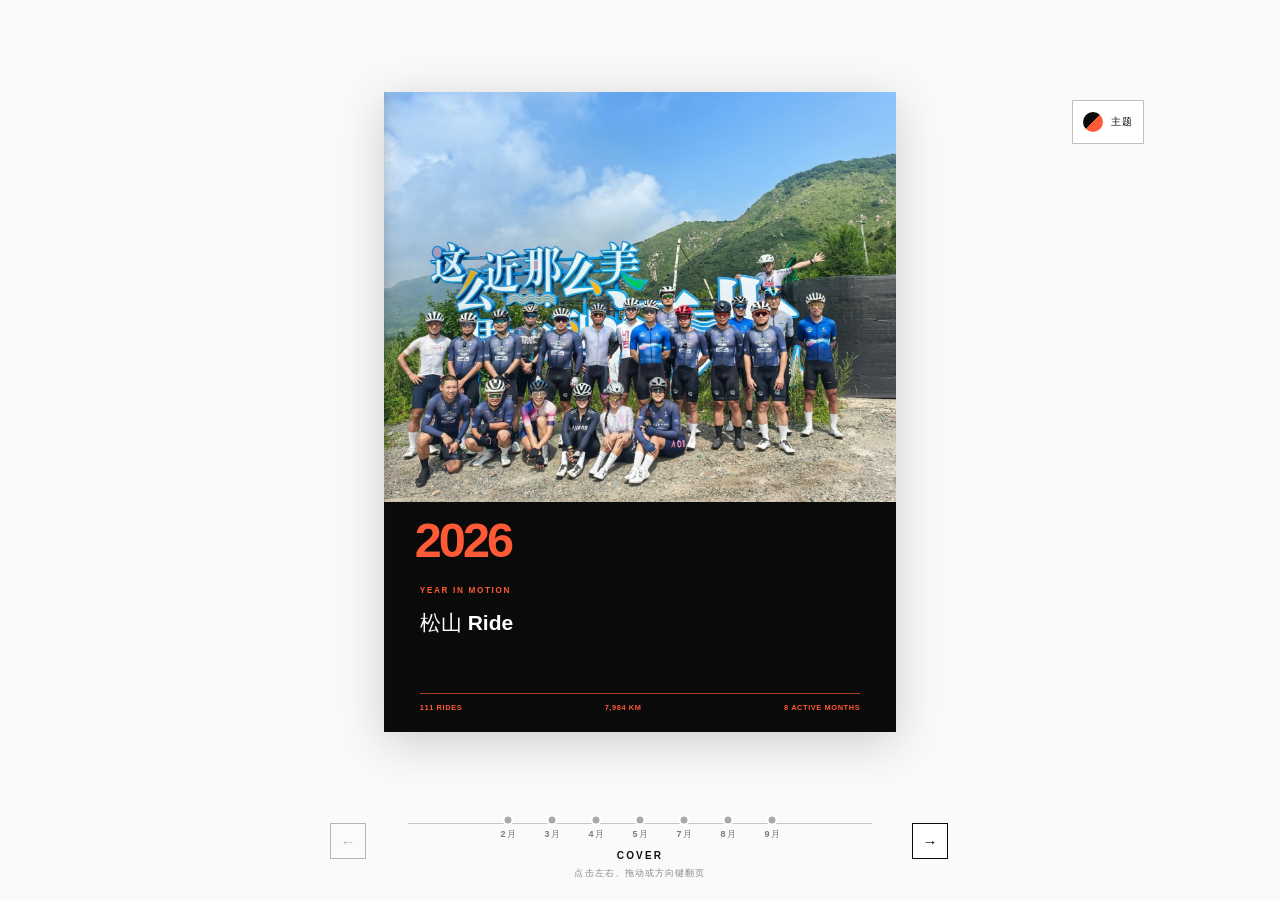
==== commit 42b805cc: "Publish Strava photobook" ====
--- a/index.html
+++ b/index.html
@@ -10,63 +10,60 @@
 </head>
 <body>
 <main class="room">
-  <header class="book-header">
-    <span>Strava · Cycling</span><h1>Strava Photobook 2026</h1>
-    <div class="header-tools"><span id="orientation">Open spread</span><div class="theme-picker"><button id="theme-toggle" class="theme-toggle" type="button" aria-expanded="false" aria-controls="theme-popover"><span class="current-swatch" aria-hidden="true"></span><span>主题</span></button><div id="theme-popover" class="theme-popover" role="dialog" aria-label="选择画册主题" hidden><div class="theme-popover-head"><strong>画册主题</strong><span>19 种</span></div><div class="theme-options"><button class="theme-option" type="button" data-theme-id="editorial" aria-pressed="true" style="--swatch-primary:#0A0A0A;--swatch-accent:#FF5A36"><span class="theme-swatch" aria-hidden="true"></span><span>黑白橙（默认）</span><span class="theme-check" aria-hidden="true">✓</span></button><button class="theme-option" type="button" data-theme-id="klein-neon" aria-pressed="false" style="--swatch-primary:#022A99;--swatch-accent:#B7F800"><span class="theme-swatch" aria-hidden="true"></span><span>克莱因蓝 + 荧光绿</span><span class="theme-check" aria-hidden="true">✓</span></button><button class="theme-option" type="button" data-theme-id="lapis-magenta" aria-pressed="false" style="--swatch-primary:#01008A;--swatch-accent:#FF0086"><span class="theme-swatch" aria-hidden="true"></span><span>青金石 + 洋红</span><span class="theme-check" aria-hidden="true">✓</span></button><button class="theme-option" type="button" data-theme-id="deep-green-lava" aria-pressed="false" style="--swatch-primary:#003D37;--swatch-accent:#EB4743"><span class="theme-swatch" aria-hidden="true"></span><span>深灰绿 + 熔岩</span><span class="theme-check" aria-hidden="true">✓</span></button><button class="theme-option" type="button" data-theme-id="navy-hermes" aria-pressed="false" style="--swatch-primary:#000035;--swatch-accent:#FC8416"><span class="theme-swatch" aria-hidden="true"></span><span>藏蓝色 + 爱马仕橙</span><span class="theme-check" aria-hidden="true">✓</span></button><button class="theme-option" type="button" data-theme-id="mars-rose" aria-pressed="false" style="--swatch-primary:#01847F;--swatch-accent:#F9D2E4"><span class="theme-swatch" aria-hidden="true"></span><span>马尔斯绿 + 玫瑰粉</span><span class="theme-check" aria-hidden="true">✓</span></button><button class="theme-option" type="button" data-theme-id="sea-lemon" aria-pressed="false" style="--swatch-primary:#0084D6;--swatch-accent:#FFFF00"><span class="theme-swatch" aria-hidden="true"></span><span>海蓝 + 柠檬黄</span><span class="theme-check" aria-hidden="true">✓</span></button><button class="theme-option" type="button" data-theme-id="klein-pine" aria-pressed="false" style="--swatch-primary:#022A99;--swatch-accent:#FFE76F"><span class="theme-swatch" aria-hidden="true"></span><span>克莱因蓝 + 松花黄</span><span class="theme-check" aria-hidden="true">✓</span></button><button class="theme-option" type="button" data-theme-id="navy-crimson" aria-pressed="false" style="--swatch-primary:#000035;--swatch-accent:#E41726"><span class="theme-swatch" aria-hidden="true"></span><span>藏蓝色 + 绯红</span><span class="theme-check" aria-hidden="true">✓</span></button><button class="theme-option" type="button" data-theme-id="marine-sage" aria-pressed="false" style="--swatch-primary:#29436E;--swatch-accent:#A1CD6A"><span class="theme-swatch" aria-hidden="true"></span><span>海军蓝 + 鼠尾草绿</span><span class="theme-check" aria-hidden="true">✓</span></button><button class="theme-option" type="button" data-theme-id="smoke-rice" aria-pressed="false" style="--swatch-primary:#2F4058;--swatch-accent:#D89F3E"><span class="theme-swatch" aria-hidden="true"></span><span>烟雾蓝 + 稻香黄</span><span class="theme-check" aria-hidden="true">✓</span></button><button class="theme-option" type="button" data-theme-id="burgundy-stone" aria-pressed="false" style="--swatch-primary:#950F16;--swatch-accent:#56C4C3"><span class="theme-swatch" aria-hidden="true"></span><span>绛红 + 石绿</span><span class="theme-check" aria-hidden="true">✓</span></button><button class="theme-option" type="button" data-theme-id="china-red-white" aria-pressed="false" style="--swatch-primary:#D7000F;--swatch-accent:#F1F2E5"><span class="theme-swatch" aria-hidden="true"></span><span>中国红 + 鱼肚白</span><span class="theme-check" aria-hidden="true">✓</span></button><button class="theme-option" type="button" data-theme-id="vandyke-khaki" aria-pressed="false" style="--swatch-primary:#492D22;--swatch-accent:#D8C7B5"><span class="theme-swatch" aria-hidden="true"></span><span>凡戴克棕 + 浅卡其</span><span class="theme-check" aria-hidden="true">✓</span></button><button class="theme-option" type="button" data-theme-id="deepblue-mist" aria-pressed="false" style="--swatch-primary:#28517F;--swatch-accent:#C7E1FA"><span class="theme-swatch" aria-hidden="true"></span><span>深灰蓝 + 雾蓝</span><span class="theme-check" aria-hidden="true">✓</span></button><button class="theme-option" type="button" data-theme-id="royal-mint" aria-pressed="false" style="--swatch-primary:#012696;--swatch-accent:#A4E2C6"><span class="theme-swatch" aria-hidden="true"></span><span>宝蓝色 + 薄荷绿</span><span class="theme-check" aria-hidden="true">✓</span></button><button class="theme-option" type="button" data-theme-id="dai-lotus" aria-pressed="false" style="--swatch-primary:#425066;--swatch-accent:#E4C6D0"><span class="theme-swatch" aria-hidden="true"></span><span>黛蓝 + 藕粉</span><span class="theme-check" aria-hidden="true">✓</span></button><button class="theme-option" type="button" data-theme-id="indigo-chixiang" aria-pressed="false" style="--swatch-primary:#0C567D;--swatch-accent:#EDB79C"><span class="theme-swatch" aria-hidden="true"></span><span>靛蓝 + 赤香</span><span class="theme-check" aria-hidden="true">✓</span></button><button class="theme-option" type="button" data-theme-id="hidden-green-spring" aria-pressed="false" style="--swatch-primary:#56765E;--swatch-accent:#CBDA99"><span class="theme-swatch" aria-hidden="true"></span><span>幽绿 + 春辰</span><span class="theme-check" aria-hidden="true">✓</span></button></div></div></div></div>
-  </header>
   <section class="stage" aria-label="Interactive photo book">
     <div class="book-rig">
+      <div class="book-theme-overlay" data-no-page-click><div class="theme-picker"><button id="theme-toggle" class="theme-toggle" type="button" aria-expanded="false" aria-controls="theme-popover"><span class="current-swatch" aria-hidden="true"></span><span>主题</span></button><div id="theme-popover" class="theme-popover" role="dialog" aria-label="选择画册主题" hidden><div class="theme-popover-head"><strong>画册主题</strong><span>19 种</span></div><div class="theme-options"><button class="theme-option" type="button" data-theme-id="editorial" aria-pressed="true" style="--swatch-primary:#0A0A0A;--swatch-accent:#FF5A36"><span class="theme-swatch" aria-hidden="true"></span><span>黑白橙（默认）</span><span class="theme-check" aria-hidden="true">✓</span></button><button class="theme-option" type="button" data-theme-id="klein-neon" aria-pressed="false" style="--swatch-primary:#022A99;--swatch-accent:#B7F800"><span class="theme-swatch" aria-hidden="true"></span><span>克莱因蓝 + 荧光绿</span><span class="theme-check" aria-hidden="true">✓</span></button><button class="theme-option" type="button" data-theme-id="lapis-magenta" aria-pressed="false" style="--swatch-primary:#01008A;--swatch-accent:#FF0086"><span class="theme-swatch" aria-hidden="true"></span><span>青金石 + 洋红</span><span class="theme-check" aria-hidden="true">✓</span></button><button class="theme-option" type="button" data-theme-id="deep-green-lava" aria-pressed="false" style="--swatch-primary:#003D37;--swatch-accent:#EB4743"><span class="theme-swatch" aria-hidden="true"></span><span>深灰绿 + 熔岩</span><span class="theme-check" aria-hidden="true">✓</span></button><button class="theme-option" type="button" data-theme-id="navy-hermes" aria-pressed="false" style="--swatch-primary:#000035;--swatch-accent:#FC8416"><span class="theme-swatch" aria-hidden="true"></span><span>藏蓝色 + 爱马仕橙</span><span class="theme-check" aria-hidden="true">✓</span></button><button class="theme-option" type="button" data-theme-id="mars-rose" aria-pressed="false" style="--swatch-primary:#01847F;--swatch-accent:#F9D2E4"><span class="theme-swatch" aria-hidden="true"></span><span>马尔斯绿 + 玫瑰粉</span><span class="theme-check" aria-hidden="true">✓</span></button><button class="theme-option" type="button" data-theme-id="sea-lemon" aria-pressed="false" style="--swatch-primary:#0084D6;--swatch-accent:#FFFF00"><span class="theme-swatch" aria-hidden="true"></span><span>海蓝 + 柠檬黄</span><span class="theme-check" aria-hidden="true">✓</span></button><button class="theme-option" type="button" data-theme-id="klein-pine" aria-pressed="false" style="--swatch-primary:#022A99;--swatch-accent:#FFE76F"><span class="theme-swatch" aria-hidden="true"></span><span>克莱因蓝 + 松花黄</span><span class="theme-check" aria-hidden="true">✓</span></button><button class="theme-option" type="button" data-theme-id="navy-crimson" aria-pressed="false" style="--swatch-primary:#000035;--swatch-accent:#E41726"><span class="theme-swatch" aria-hidden="true"></span><span>藏蓝色 + 绯红</span><span class="theme-check" aria-hidden="true">✓</span></button><button class="theme-option" type="button" data-theme-id="marine-sage" aria-pressed="false" style="--swatch-primary:#29436E;--swatch-accent:#A1CD6A"><span class="theme-swatch" aria-hidden="true"></span><span>海军蓝 + 鼠尾草绿</span><span class="theme-check" aria-hidden="true">✓</span></button><button class="theme-option" type="button" data-theme-id="smoke-rice" aria-pressed="false" style="--swatch-primary:#2F4058;--swatch-accent:#D89F3E"><span class="theme-swatch" aria-hidden="true"></span><span>烟雾蓝 + 稻香黄</span><span class="theme-check" aria-hidden="true">✓</span></button><button class="theme-option" type="button" data-theme-id="burgundy-stone" aria-pressed="false" style="--swatch-primary:#950F16;--swatch-accent:#56C4C3"><span class="theme-swatch" aria-hidden="true"></span><span>绛红 + 石绿</span><span class="theme-check" aria-hidden="true">✓</span></button><button class="theme-option" type="button" data-theme-id="china-red-white" aria-pressed="false" style="--swatch-primary:#D7000F;--swatch-accent:#F1F2E5"><span class="theme-swatch" aria-hidden="true"></span><span>中国红 + 鱼肚白</span><span class="theme-check" aria-hidden="true">✓</span></button><button class="theme-option" type="button" data-theme-id="vandyke-khaki" aria-pressed="false" style="--swatch-primary:#492D22;--swatch-accent:#D8C7B5"><span class="theme-swatch" aria-hidden="true"></span><span>凡戴克棕 + 浅卡其</span><span class="theme-check" aria-hidden="true">✓</span></button><button class="theme-option" type="button" data-theme-id="deepblue-mist" aria-pressed="false" style="--swatch-primary:#28517F;--swatch-accent:#C7E1FA"><span class="theme-swatch" aria-hidden="true"></span><span>深灰蓝 + 雾蓝</span><span class="theme-check" aria-hidden="true">✓</span></button><button class="theme-option" type="button" data-theme-id="royal-mint" aria-pressed="false" style="--swatch-primary:#012696;--swatch-accent:#A4E2C6"><span class="theme-swatch" aria-hidden="true"></span><span>宝蓝色 + 薄荷绿</span><span class="theme-check" aria-hidden="true">✓</span></button><button class="theme-option" type="button" data-theme-id="dai-lotus" aria-pressed="false" style="--swatch-primary:#425066;--swatch-accent:#E4C6D0"><span class="theme-swatch" aria-hidden="true"></span><span>黛蓝 + 藕粉</span><span class="theme-check" aria-hidden="true">✓</span></button><button class="theme-option" type="button" data-theme-id="indigo-chixiang" aria-pressed="false" style="--swatch-primary:#0C567D;--swatch-accent:#EDB79C"><span class="theme-swatch" aria-hidden="true"></span><span>靛蓝 + 赤香</span><span class="theme-check" aria-hidden="true">✓</span></button><button class="theme-option" type="button" data-theme-id="hidden-green-spring" aria-pressed="false" style="--swatch-primary:#56765E;--swatch-accent:#CBDA99"><span class="theme-swatch" aria-hidden="true"></span><span>幽绿 + 春辰</span><span class="theme-check" aria-hidden="true">✓</span></button></div></div></div></div>
       <div id="book" class="book" data-page-width="512" data-page-height="640">
         <article class="book-page art-page cloth recto poster-cover" data-density="hard" data-cover-mode="photo" data-layout="subject-safe" data-overlay="forbid" data-image-zone="0,0,100,64" data-copy-zone="0,64,100,36" aria-label="Front cover"><div class="cover-photo"><img src="assets/photos/19453734088-00.jpg" alt="" style="object-position:center"></div><div class="cover-copy"><div class="cover-year">2026</div><p class="cover-kicker">YEAR IN MOTION</p><h2 class="cover-story">松山 Ride</h2><div class="cover-index"><span>111 RIDES</span><span>7,984 KM</span><span>8 ACTIVE MONTHS</span></div></div></article>
         <article class="book-page art-page review-page year-declaration recto" data-year-review="declaration" aria-label="2026 年度宣言"><p class="review-eyebrow">2026 / YOUR YEAR IN MOTION</p><h2 class="review-distance">7,984</h2><p class="review-unit">KILOMETRES RIDDEN</p><p class="review-statement">这一年，你用两个车轮<br>重新画了一遍城市与山野。</p><div class="review-core"><span><b>111</b>次骑行</span><span><b>246h</b>移动时间</span><span><b>64,299m</b>累计爬升</span></div></article>
         <article class="book-page art-page review-page year-rhythm verso" data-year-review="rhythm" aria-label="年度节奏与纪录"><div class="rhythm-route"><svg class="route-heatmap" viewBox="0 0 100 100" fill="none" data-plotted-routes="105" data-remote-routes="1" xmlns="http://www.w3.org/2000/svg" aria-hidden="true" style="color:var(--theme-primary);--heat:var(--theme-accent)"><path class="heat-route base" d="M52.3,59.3 L52.1,58.9 L51.9,58.6 L51.8,58.4 L51.6,58.2 L51.3,57.9 L50.9,57.6 L50.7,57.4 L50.6,57.1 L50.6,56.9 L50.6,56.4 L50.5,56.2 L50.4,56.1 L50.2,55.8 L50.0,55.3 L49.7,54.8 L49.6,54.6 L49.3,54.0 L49.2,53.8 L49.2,53.6 L49.2,53.6 L49.1,53.5 L49.1,53.4 L49.2,53.3 L49.2,53.3 L49.0,53.1 L48.9,52.7 L48.9,52.7 L48.8,52.6 L48.7,52.4 L48.6,52.0 L48.3,51.2 L48.0,50.6 L47.9,50.2 L47.6,49.7 L47.6,49.6 L47.6,49.6 L47.6,49.5 L47.5,49.4 L47.4,48.9 L47.4,48.8 L47.4,48.2 L47.6,47.2 L47.6,46.3 L47.5,45.6 L47.5,45.4 L47.1,44.6 L47.0,44.1 L47.0,44.1 L46.9,44.0 L46.7,44.0 L45.8,43.5 L45.8,43.5 L45.8,43.4 L45.9,43.3 L45.8,43.2 L45.5,43.2 L45.5,43.1 L45.5,43.1 L45.6,42.9 L45.6,42.8 L45.6,42.7 L45.6,42.6 L45.5,42.6 L45.3,42.7 L45.2,42.5 L45.1,42.4 L45.0,42.4 L45.0,42.2 L45.0,42.2 L44.9,42.2 L44.5,42.2 L44.4,42.2 L44.3,42.2 L44.3,42.1 L44.3,42.0 L44.3,41.8 L44.2,41.8 L44.3,41.9 L44.3,42.0 L44.3,42.1 L44.3,42.1 L44.4,42.2 L44.4,42.2 L44.7,42.2 L45.0,42.2 L45.0,42.2 L45.0,42.3 L45.1,42.4 L45.1,42.5 L45.3,42.7 L45.4,42.7 L45.5,42.6 L45.6,42.6 L45.6,42.7 L45.6,42.9 L45.5,43.1 L45.5,43.1 L45.5,43.2 L45.8,43.2 L45.9,43.3 L45.8,43.4 L45.8,43.5 L45.8,43.5 L46.4,43.9 L46.7,44.0 L46.9,44.0 L47.0,44.1 L47.0,44.2 L47.1,44.6 L47.5,45.5 L47.5,45.7 L47.6,45.8 L47.6,46.4 L47.6,47.3 L47.4,48.6 L47.3,48.8 L47.5,49.4 L47.5,49.5 L47.5,49.6 L47.5,49.6 L47.6,49.8 L47.9,50.3 L48.0,50.6 L48.2,51.3 L48.7,52.6 L48.7,52.6 L48.7,52.7 L48.7,52.8 L48.8,52.9 L48.8,52.9 L48.9,53.1 L49.0,53.2 L48.9,53.4 L48.9,53.4 L49.0,53.5 L49.1,53.6 L49.1,53.8 L49.8,55.2 L49.9,55.4 L50.0,55.6 L50.3,56.0 L50.5,56.2 L50.5,56.4 L50.6,57.0 L50.6,57.2 L50.8,57.5 L50.9,57.6 L51.2,58.0 L51.8,58.6 L52.0,58.7 L52.0,58.9 L52.1,59.0 L52.3,59.3"/><path class="heat-route hot" d="M52.3,59.3 L52.1,58.9 L51.9,58.6 L51.8,58.4 L51.6,58.2 L51.3,57.9 L50.9,57.6 L50.7,57.4 L50.6,57.1 L50.6,56.9 L50.6,56.4 L50.5,56.2 L50.4,56.1 L50.2,55.8 L50.0,55.3 L49.7,54.8 L49.6,54.6 L49.3,54.0 L49.2,53.8 L49.2,53.6 L49.2,53.6 L49.1,53.5 L49.1,53.4 L49.2,53.3 L49.2,53.3 L49.0,53.1 L48.9,52.7 L48.9,52.7 L48.8,52.6 L48.7,52.4 L48.6,52.0 L48.3,51.2 L48.0,50.6 L47.9,50.2 L47.6,49.7 L47.6,49.6 L47.6,49.6 L47.6,49.5 L47.5,49.4 L47.4,48.9 L47.4,48.8 L47.4,48.2 L47.6,47.2 L47.6,46.3 L47.5,45.6 L47.5,45.4 L47.1,44.6 L47.0,44.1 L47.0,44.1 L46.9,44.0 L46.7,44.0 L45.8,43.5 L45.8,43.5 L45.8,43.4 L45.9,43.3 L45.8,43.2 L45.5,43.2 L45.5,43.1 L45.5,43.1 L45.6,42.9 L45.6,42.8 L45.6,42.7 L45.6,42.6 L45.5,42.6 L45.3,42.7 L45.2,42.5 L45.1,42.4 L45.0,42.4 L45.0,42.2 L45.0,42.2 L44.9,42.2 L44.5,42.2 L44.4,42.2 L44.3,42.2 L44.3,42.1 L44.3,42.0 L44.3,41.8 L44.2,41.8 L44.3,41.9 L44.3,42.0 L44.3,42.1 L44.3,42.1 L44.4,42.2 L44.4,42.2 L44.7,42.2 L45.0,42.2 L45.0,42.2 L45.0,42.3 L45.1,42.4 L45.1,42.5 L45.3,42.7 L45.4,42.7 L45.5,42.6 L45.6,42.6 L45.6,42.7 L45.6,42.9 L45.5,43.1 L45.5,43.1 L45.5,43.2 L45.8,43.2 L45.9,43.3 L45.8,43.4 L45.8,43.5 L45.8,43.5 L46.4,43.9 L46.7,44.0 L46.9,44.0 L47.0,44.1 L47.0,44.2 L47.1,44.6 L47.5,45.5 L47.5,45.7 L47.6,45.8 L47.6,46.4 L47.6,47.3 L47.4,48.6 L47.3,48.8 L47.5,49.4 L47.5,49.5 L47.5,49.6 L47.5,49.6 L47.6,49.8 L47.9,50.3 L48.0,50.6 L48.2,51.3 L48.7,52.6 L48.7,52.6 L48.7,52.7 L48.7,52.8 L48.8,52.9 L48.8,52.9 L48.9,53.1 L49.0,53.2 L48.9,53.4 L48.9,53.4 L49.0,53.5 L49.1,53.6 L49.1,53.8 L49.8,55.2 L49.9,55.4 L50.0,55.6 L50.3,56.0 L50.5,56.2 L50.5,56.4 L50.6,57.0 L50.6,57.2 L50.8,57.5 L50.9,57.6 L51.2,58.0 L51.8,58.6 L52.0,58.7 L52.0,58.9 L52.1,59.0 L52.3,59.3"/><path class="heat-route base" d="M52.3,59.2 L52.0,58.6 L51.8,58.4 L51.2,57.8 L50.8,57.5 L50.6,57.1 L50.6,56.9 L50.6,56.3 L49.9,55.3 L49.2,54.0 L49.2,53.8 L49.2,53.6 L49.1,53.5 L49.2,53.4 L49.1,53.2 L48.9,52.8 L48.8,52.6 L48.1,50.7 L48.0,50.4 L47.7,49.8 L47.6,49.6 L47.6,49.5 L47.5,49.4 L47.4,48.9 L47.4,48.7 L47.6,46.4 L47.5,45.6 L47.1,44.6 L47.0,44.1 L46.7,44.0 L45.8,43.5 L45.8,43.5 L45.9,43.3 L45.9,43.2 L45.8,43.2 L45.5,43.1 L45.5,43.1 L45.6,42.9 L45.6,42.7 L45.6,42.6 L45.5,42.6 L45.3,42.7 L45.2,42.5 L45.0,42.4 L45.0,42.2 L45.0,42.2 L44.5,42.2 L44.3,42.2 L44.3,42.1 L44.3,41.9 L44.2,41.8 L44.1,41.8 L44.0,41.8 L43.9,41.7 L43.9,41.5 L43.8,41.4 L43.7,41.3 L43.6,41.4 L43.5,41.5 L43.5,41.4 L43.5,41.2 L43.5,41.1 L43.3,41.2 L43.3,41.2 L43.2,41.1 L43.3,40.9 L43.1,40.7 L43.1,40.6 L43.2,40.5 L43.1,40.3 L43.1,40.3 L43.0,40.3 L42.9,40.3 L42.7,40.2 L42.5,40.1 L42.4,40.1 L42.4,40.1 L42.5,40.1 L42.6,40.2 L42.9,40.3 L43.0,40.3 L43.1,40.3 L43.1,40.3 L43.2,40.5 L43.1,40.6 L43.1,40.6 L43.2,40.8 L43.3,40.9 L43.2,41.1 L43.2,41.2 L43.3,41.2 L43.4,41.1 L43.5,41.1 L43.5,41.2 L43.5,41.4 L43.6,41.5 L43.6,41.4 L43.8,41.4 L43.8,41.4 L43.9,41.7 L43.9,41.8 L44.1,41.8 L44.2,41.8 L44.3,41.9 L44.3,42.0 L44.3,42.1 L44.4,42.2 L44.7,42.2 L45.0,42.2 L45.0,42.2 L45.1,42.4 L45.2,42.5 L45.4,42.7 L45.5,42.6 L45.6,42.7 L45.6,42.7 L45.6,42.9 L45.5,43.1 L45.5,43.2 L45.8,43.2 L45.9,43.3 L45.8,43.4 L45.8,43.5 L46.4,43.9 L46.9,44.0 L47.0,44.1 L47.1,44.6 L47.5,45.6 L47.6,46.3 L47.3,48.7 L47.4,48.9 L47.5,49.4 L47.5,49.6 L47.9,50.3 L48.0,50.8 L48.7,52.6 L48.7,52.7 L48.8,52.9 L48.8,52.9 L48.9,53.1 L49.0,53.2 L49.0,53.4 L49.1,53.5 L49.1,53.7 L49.2,54.0 L49.9,55.3 L50.0,55.6 L50.5,56.2 L50.6,56.5 L50.6,57.1 L50.8,57.4 L51.2,58.0 L51.9,58.6 L51.9,58.7 L52.0,58.9 L52.3,59.4 L52.4,59.4"/><path class="heat-route hot" d="M52.3,59.2 L52.0,58.6 L51.8,58.4 L51.2,57.8 L50.8,57.5 L50.6,57.1 L50.6,56.9 L50.6,56.3 L49.9,55.3 L49.2,54.0 L49.2,53.8 L49.2,53.6 L49.1,53.5 L49.2,53.4 L49.1,53.2 L48.9,52.8 L48.8,52.6 L48.1,50.7 L48.0,50.4 L47.7,49.8 L47.6,49.6 L47.6,49.5 L47.5,49.4 L47.4,48.9 L47.4,48.7 L47.6,46.4 L47.5,45.6 L47.1,44.6 L47.0,44.1 L46.7,44.0 L45.8,43.5 L45.8,43.5 L45.9,43.3 L45.9,43.2 L45.8,43.2 L45.5,43.1 L45.5,43.1 L45.6,42.9 L45.6,42.7 L45.6,42.6 L45.5,42.6 L45.3,42.7 L45.2,42.5 L45.0,42.4 L45.0,42.2 L45.0,42.2 L44.5,42.2 L44.3,42.2 L44.3,42.1 L44.3,41.9 L44.2,41.8 L44.1,41.8 L44.0,41.8 L43.9,41.7 L43.9,41.5 L43.8,41.4 L43.7,41.3 L43.6,41.4 L43.5,41.5 L43.5,41.4 L43.5,41.2 L43.5,41.1 L43.3,41.2 L43.3,41.2 L43.2,41.1 L43.3,40.9 L43.1,40.7 L43.1,40.6 L43.2,40.5 L43.1,40.3 L43.1,40.3 L43.0,40.3 L42.9,40.3 L42.7,40.2 L42.5,40.1 L42.4,40.1 L42.4,40.1 L42.5,40.1 L42.6,40.2 L42.9,40.3 L43.0,40.3 L43.1,40.3 L43.1,40.3 L43.2,40.5 L43.1,40.6 L43.1,40.6 L43.2,40.8 L43.3,40.9 L43.2,41.1 L43.2,41.2 L43.3,41.2 L43.4,41.1 L43.5,41.1 L43.5,41.2 L43.5,41.4 L43.6,41.5 L43.6,41.4 L43.8,41.4 L43.8,41.4 L43.9,41.7 L43.9,41.8 L44.1,41.8 L44.2,41.8 L44.3,41.9 L44.3,42.0 L44.3,42.1 L44.4,42.2 L44.7,42.2 L45.0,42.2 L45.0,42.2 L45.1,42.4 L45.2,42.5 L45.4,42.7 L45.5,42.6 L45.6,42.7 L45.6,42.7 L45.6,42.9 L45.5,43.1 L45.5,43.2 L45.8,43.2 L45.9,43.3 L45.8,43.4 L45.8,43.5 L46.4,43.9 L46.9,44.0 L47.0,44.1 L47.1,44.6 L47.5,45.6 L47.6,46.3 L47.3,48.7 L47.4,48.9 L47.5,49.4 L47.5,49.6 L47.9,50.3 L48.0,50.8 L48.7,52.6 L48.7,52.7 L48.8,52.9 L48.8,52.9 L48.9,53.1 L49.0,53.2 L49.0,53.4 L49.1,53.5 L49.1,53.7 L49.2,54.0 L49.9,55.3 L50.0,55.6 L50.5,56.2 L50.6,56.5 L50.6,57.1 L50.8,57.4 L51.2,58.0 L51.9,58.6 L51.9,58.7 L52.0,58.9 L52.3,59.4 L52.4,59.4"/><path class="heat-route base" d="M21.4,84.0 L21.1,84.1 L21.1,84.7 L20.8,84.8 L21.0,85.0 L21.1,85.2 L20.7,85.5 L20.6,85.6 L20.6,85.8 L20.8,85.9 L20.6,85.9 L20.5,86.0 L20.5,86.2 L20.3,86.0 L20.2,86.3 L19.9,86.6 L20.0,86.7 L19.8,86.9 L19.8,87.3 L20.0,87.5 L19.6,87.9 L19.3,88.0 L19.2,88.3 L19.0,88.0 L18.8,88.4 L18.6,88.1 L18.3,88.1 L18.4,87.9 L18.3,87.6 L18.2,87.4 L17.9,87.4 L17.7,87.4 L17.6,87.6 L17.6,87.5 L17.2,87.3 L17.0,87.4 L16.9,87.6 L16.9,87.6 L17.2,87.4 L17.3,87.6 L17.2,87.9 L17.0,88.2 L17.0,88.3 L16.9,88.5 L16.8,88.6 L16.8,88.7 L16.8,88.8 L16.6,88.8 L16.7,89.0 L16.5,89.2 L16.2,89.3 L16.3,89.3 L16.3,89.4 L16.2,89.5 L16.1,89.4 L16.1,89.4 L16.2,89.3 L16.1,89.1 L15.8,89.3 L15.7,89.2 L15.7,89.4 L15.7,89.4 L15.8,89.5 L15.8,89.7 L15.9,89.8 L15.9,90.1 L15.7,90.2 L16.1,90.0 L16.1,90.1 L16.2,90.2 L15.9,90.5 L15.8,90.6 L16.2,90.6 L16.0,90.7 L15.9,90.8 L15.8,90.9 L15.6,91.1 L15.5,90.9 L15.5,90.9 L15.4,90.9 L15.4,91.0 L15.3,91.0 L15.1,90.9 L15.1,90.9 L15.0,90.8 L14.6,90.9 L14.4,90.8 L14.1,90.9 L14.1,90.8 L14.0,90.7 L13.8,91.0 L13.6,91.1 L13.5,90.8 L13.4,90.9 L13.5,91.1 L13.5,91.3 L13.5,91.2 L13.4,91.4 L13.3,91.5 L13.3,91.7 L13.3,91.8 L13.2,91.8 L13.2,92.0 L13.5,92.1 L13.3,92.2 L13.2,92.3 L13.1,92.4 L13.1,92.6 L12.8,92.9 L12.7,93.0 L12.6,93.0 L12.8,93.2 L12.9,93.5 L13.2,93.8 L13.2,94.1 L13.3,94.4 L12.9,94.1 L12.4,93.8 L12.0,93.8 L11.8,94.2 L11.6,94.9 L11.1,95.0 L11.0,94.7 L10.8,94.2 L11.1,93.7 L11.2,93.3 L11.2,92.9 L11.1,92.2 L11.2,91.7 L11.6,91.2 L11.6,91.0 L11.4,91.1 L11.4,90.9 L11.5,90.6 L11.6,90.4 L11.6,90.3 L11.6,90.1 L11.8,90.0 L11.8,89.8 L12.0,89.8 L12.1,89.7 L12.2,89.7 L12.2,89.4 L12.5,89.1 L12.6,89.2 L12.7,89.2 L12.8,89.2 L12.6,89.1 L12.7,88.8 L12.8,88.4 L12.9,88.4 L12.8,88.5 L12.7,88.5 L12.7,88.5 L12.8,88.5 L12.7,88.5 L12.7,88.5 L12.8,88.4 L12.7,88.5 L12.6,88.5 L12.7,88.3 L12.6,88.3 L12.5,88.1 L12.6,88.1 L12.5,88.2 L12.6,88.4 L12.5,88.3 L12.1,88.3 L12.2,88.3 L12.3,88.1 L12.4,88.0 L12.6,87.7 L12.8,87.5 L12.8,87.5"/><path class="heat-route hot" d="M21.4,84.0 L21.1,84.1 L21.1,84.7 L20.8,84.8 L21.0,85.0 L21.1,85.2 L20.7,85.5 L20.6,85.6 L20.6,85.8 L20.8,85.9 L20.6,85.9 L20.5,86.0 L20.5,86.2 L20.3,86.0 L20.2,86.3 L19.9,86.6 L20.0,86.7 L19.8,86.9 L19.8,87.3 L20.0,87.5 L19.6,87.9 L19.3,88.0 L19.2,88.3 L19.0,88.0 L18.8,88.4 L18.6,88.1 L18.3,88.1 L18.4,87.9 L18.3,87.6 L18.2,87.4 L17.9,87.4 L17.7,87.4 L17.6,87.6 L17.6,87.5 L17.2,87.3 L17.0,87.4 L16.9,87.6 L16.9,87.6 L17.2,87.4 L17.3,87.6 L17.2,87.9 L17.0,88.2 L17.0,88.3 L16.9,88.5 L16.8,88.6 L16.8,88.7 L16.8,88.8 L16.6,88.8 L16.7,89.0 L16.5,89.2 L16.2,89.3 L16.3,89.3 L16.3,89.4 L16.2,89.5 L16.1,89.4 L16.1,89.4 L16.2,89.3 L16.1,89.1 L15.8,89.3 L15.7,89.2 L15.7,89.4 L15.7,89.4 L15.8,89.5 L15.8,89.7 L15.9,89.8 L15.9,90.1 L15.7,90.2 L16.1,90.0 L16.1,90.1 L16.2,90.2 L15.9,90.5 L15.8,90.6 L16.2,90.6 L16.0,90.7 L15.9,90.8 L15.8,90.9 L15.6,91.1 L15.5,90.9 L15.5,90.9 L15.4,90.9 L15.4,91.0 L15.3,91.0 L15.1,90.9 L15.1,90.9 L15.0,90.8 L14.6,90.9 L14.4,90.8 L14.1,90.9 L14.1,90.8 L14.0,90.7 L13.8,91.0 L13.6,91.1 L13.5,90.8 L13.4,90.9 L13.5,91.1 L13.5,91.3 L13.5,91.2 L13.4,91.4 L13.3,91.5 L13.3,91.7 L13.3,91.8 L13.2,91.8 L13.2,92.0 L13.5,92.1 L13.3,92.2 L13.2,92.3 L13.1,92.4 L13.1,92.6 L12.8,92.9 L12.7,93.0 L12.6,93.0 L12.8,93.2 L12.9,93.5 L13.2,93.8 L13.2,94.1 L13.3,94.4 L12.9,94.1 L12.4,93.8 L12.0,93.8 L11.8,94.2 L11.6,94.9 L11.1,95.0 L11.0,94.7 L10.8,94.2 L11.1,93.7 L11.2,93.3 L11.2,92.9 L11.1,92.2 L11.2,91.7 L11.6,91.2 L11.6,91.0 L11.4,91.1 L11.4,90.9 L11.5,90.6 L11.6,90.4 L11.6,90.3 L11.6,90.1 L11.8,90.0 L11.8,89.8 L12.0,89.8 L12.1,89.7 L12.2,89.7 L12.2,89.4 L12.5,89.1 L12.6,89.2 L12.7,89.2 L12.8,89.2 L12.6,89.1 L12.7,88.8 L12.8,88.4 L12.9,88.4 L12.8,88.5 L12.7,88.5 L12.7,88.5 L12.8,88.5 L12.7,88.5 L12.7,88.5 L12.8,88.4 L12.7,88.5 L12.6,88.5 L12.7,88.3 L12.6,88.3 L12.5,88.1 L12.6,88.1 L12.5,88.2 L12.6,88.4 L12.5,88.3 L12.1,88.3 L12.2,88.3 L12.3,88.1 L12.4,88.0 L12.6,87.7 L12.8,87.5 L12.8,87.5"/><path class="heat-route base" d="M38.1,67.4 L38.3,67.4 L38.3,67.4 L38.4,67.3 L38.5,67.3 L38.5,67.3 L38.6,67.4 L38.6,67.5 L38.6,67.5 L38.7,67.5 L38.8,67.4 L38.8,67.4 L38.8,67.4 L38.8,67.4 L38.9,67.4 L38.9,67.3 L38.9,67.3 L38.9,67.1 L38.9,66.9 L38.9,66.9 L38.9,66.8 L38.9,66.6 L39.0,66.5 L39.1,66.4 L39.2,66.4 L39.4,66.3 L39.4,66.3 L39.7,66.4 L39.7,66.4 L39.8,66.5 L40.0,66.7 L40.3,66.9 L40.3,67.0 L40.3,67.0 L40.4,66.9 L40.5,66.9 L40.6,66.7 L40.6,66.6 L40.7,66.6 L40.8,66.5 L40.8,66.5 L40.9,66.4 L41.0,66.3 L41.1,66.3 L41.2,66.1 L41.2,65.9 L41.3,65.8 L41.3,65.7 L41.2,65.5 L41.1,65.4 L41.1,65.3 L41.0,65.2 L41.0,65.1 L41.0,65.0 L41.0,64.9 L40.9,64.7 L40.9,64.7 L40.9,64.6 L41.0,64.4 L41.0,64.4 L41.0,64.3 L41.0,64.2 L41.0,64.1 L41.1,63.8 L41.1,63.8 L41.2,63.7 L41.2,63.6 L41.3,63.5 L41.3,63.5 L41.5,63.3 L41.5,63.2 L41.6,63.0 L41.6,63.0 L41.6,62.9 L41.8,62.8 L41.8,62.8 L42.0,62.8 L42.0,62.8 L42.2,62.8 L42.4,62.8 L42.5,62.7 L42.5,62.7 L42.6,62.6 L42.6,62.6 L42.7,62.5 L42.9,62.6 L43.0,62.7 L43.1,62.6 L43.2,62.6 L43.5,62.6 L43.6,62.6 L43.7,62.6 L43.9,62.5 L43.9,62.5 L43.9,62.3 L43.9,62.3 L44.4,62.5 L45.0,62.7 L45.8,62.9 L46.2,63.0 L46.3,63.1 L46.4,63.2 L46.5,63.3 L46.6,63.4 L46.9,63.5 L47.0,63.5 L47.5,63.6 L47.8,63.5 L48.1,63.4 L48.4,63.3 L48.6,63.2 L49.1,63.2 L49.3,63.1 L49.4,63.1 L49.8,63.3 L50.0,63.4 L50.0,63.3 L50.0,63.2 L50.0,63.2 L50.0,63.2 L50.0,63.0 L50.2,63.0 L50.8,62.9 L51.5,62.7 L51.6,62.7 L51.9,62.6 L52.0,62.6 L52.1,62.6 L52.2,62.5 L52.3,62.5 L52.5,62.4 L52.9,62.3 L52.9,62.2 L52.9,62.2 L52.7,62.2 L52.7,62.2 L52.5,61.7 L52.5,61.6 L52.5,61.5 L52.6,61.5 L52.6,61.3 L52.7,61.3 L52.8,61.3 L53.0,61.3 L53.1,61.2 L53.1,61.2 L53.1,61.1 L53.0,61.1 L53.0,61.1 L53.0,61.1 L53.0,61.2 L53.1,61.2 L53.5,61.2 L53.5,61.2 L53.5,61.1 L53.4,61.1 L53.3,61.0 L53.1,60.6 L52.8,60.1 L52.8,60.1 L52.9,60.1"/><path class="heat-route hot" d="M38.1,67.4 L38.3,67.4 L38.3,67.4 L38.4,67.3 L38.5,67.3 L38.5,67.3 L38.6,67.4 L38.6,67.5 L38.6,67.5 L38.7,67.5 L38.8,67.4 L38.8,67.4 L38.8,67.4 L38.8,67.4 L38.9,67.4 L38.9,67.3 L38.9,67.3 L38.9,67.1 L38.9,66.9 L38.9,66.9 L38.9,66.8 L38.9,66.6 L39.0,66.5 L39.1,66.4 L39.2,66.4 L39.4,66.3 L39.4,66.3 L39.7,66.4 L39.7,66.4 L39.8,66.5 L40.0,66.7 L40.3,66.9 L40.3,67.0 L40.3,67.0 L40.4,66.9 L40.5,66.9 L40.6,66.7 L40.6,66.6 L40.7,66.6 L40.8,66.5 L40.8,66.5 L40.9,66.4 L41.0,66.3 L41.1,66.3 L41.2,66.1 L41.2,65.9 L41.3,65.8 L41.3,65.7 L41.2,65.5 L41.1,65.4 L41.1,65.3 L41.0,65.2 L41.0,65.1 L41.0,65.0 L41.0,64.9 L40.9,64.7 L40.9,64.7 L40.9,64.6 L41.0,64.4 L41.0,64.4 L41.0,64.3 L41.0,64.2 L41.0,64.1 L41.1,63.8 L41.1,63.8 L41.2,63.7 L41.2,63.6 L41.3,63.5 L41.3,63.5 L41.5,63.3 L41.5,63.2 L41.6,63.0 L41.6,63.0 L41.6,62.9 L41.8,62.8 L41.8,62.8 L42.0,62.8 L42.0,62.8 L42.2,62.8 L42.4,62.8 L42.5,62.7 L42.5,62.7 L42.6,62.6 L42.6,62.6 L42.7,62.5 L42.9,62.6 L43.0,62.7 L43.1,62.6 L43.2,62.6 L43.5,62.6 L43.6,62.6 L43.7,62.6 L43.9,62.5 L43.9,62.5 L43.9,62.3 L43.9,62.3 L44.4,62.5 L45.0,62.7 L45.8,62.9 L46.2,63.0 L46.3,63.1 L46.4,63.2 L46.5,63.3 L46.6,63.4 L46.9,63.5 L47.0,63.5 L47.5,63.6 L47.8,63.5 L48.1,63.4 L48.4,63.3 L48.6,63.2 L49.1,63.2 L49.3,63.1 L49.4,63.1 L49.8,63.3 L50.0,63.4 L50.0,63.3 L50.0,63.2 L50.0,63.2 L50.0,63.2 L50.0,63.0 L50.2,63.0 L50.8,62.9 L51.5,62.7 L51.6,62.7 L51.9,62.6 L52.0,62.6 L52.1,62.6 L52.2,62.5 L52.3,62.5 L52.5,62.4 L52.9,62.3 L52.9,62.2 L52.9,62.2 L52.7,62.2 L52.7,62.2 L52.5,61.7 L52.5,61.6 L52.5,61.5 L52.6,61.5 L52.6,61.3 L52.7,61.3 L52.8,61.3 L53.0,61.3 L53.1,61.2 L53.1,61.2 L53.1,61.1 L53.0,61.1 L53.0,61.1 L53.0,61.1 L53.0,61.2 L53.1,61.2 L53.5,61.2 L53.5,61.2 L53.5,61.1 L53.4,61.1 L53.3,61.0 L53.1,60.6 L52.8,60.1 L52.8,60.1 L52.9,60.1"/><path class="heat-route base" d="M38.0,67.4 L37.9,67.3 L37.8,67.3 L37.8,67.2 L37.8,67.2 L37.8,67.0 L37.8,67.0 L37.8,66.9 L37.8,66.8 L37.8,66.8 L37.8,66.7 L37.8,66.5 L37.9,66.4 L37.9,66.3 L38.0,66.4 L38.0,66.4 L38.1,66.4 L38.1,66.3 L38.0,66.3 L37.9,66.2 L37.8,66.1 L37.9,66.1 L37.9,66.0 L38.0,66.1 L38.1,66.1 L38.1,66.1 L38.2,66.0 L38.2,66.0 L38.2,66.0 L38.0,66.0 L38.0,65.9 L38.0,65.8 L37.9,65.6 L37.9,65.6 L37.9,65.5 L38.0,65.5 L38.1,65.4 L38.1,65.4 L38.1,65.3 L37.9,65.3 L37.7,65.2 L37.7,65.1 L37.7,64.9 L37.8,64.8 L37.7,64.7 L37.6,64.7 L37.6,64.6 L37.6,64.5 L37.5,64.5 L37.4,64.4 L37.3,64.3 L37.3,64.3 L37.3,64.3 L37.4,64.3 L37.4,64.3 L37.4,64.3 L37.4,64.2 L37.5,64.1 L37.4,63.9 L37.5,63.9 L37.5,63.8 L37.5,63.7 L37.6,63.6 L37.6,63.6 L37.5,63.5 L37.4,63.5 L37.4,63.4 L37.4,63.3 L37.4,63.2 L37.4,63.3 L37.4,63.4 L37.4,63.5 L37.4,63.5 L37.5,63.6 L37.5,63.6 L37.4,63.6 L37.4,63.6 L37.4,63.6 L37.3,63.6 L37.2,63.6 L37.2,63.6 L37.3,63.6 L37.3,63.6 L37.3,63.5 L37.3,63.5 L37.3,63.5 L37.3,63.6 L37.1,63.5 L37.1,63.6 L37.1,63.5 L37.2,63.5 L37.2,63.5 L37.2,63.4 L37.2,63.3 L37.2,63.3 L37.1,63.2 L37.1,63.2 L37.2,63.1 L37.2,63.1 L37.2,63.0 L37.1,62.9 L37.1,62.9 L37.0,62.9 L37.0,62.8 L37.0,62.8 L36.9,62.7 L36.9,62.6 L36.9,62.6 L36.9,62.5 L36.9,62.4 L36.9,62.3 L36.9,62.3 L36.8,62.4 L36.8,62.4 L36.8,62.4 L36.9,62.3 L36.9,62.2 L36.9,62.1 L36.9,62.1 L37.0,61.9 L37.1,61.8 L37.2,61.7 L37.3,61.7 L37.4,61.7 L37.4,61.7 L37.3,61.6 L37.3,61.6 L37.3,61.6 L37.3,61.5 L37.3,61.5 L37.3,61.4 L37.3,61.4 L37.3,61.4 L37.2,61.2 L37.1,61.1 L37.1,61.1 L37.1,61.0 L37.1,61.0 L37.0,61.0 L37.0,61.0 L37.0,60.9 L37.0,60.9 L37.1,60.8 L37.1,60.7 L37.1,60.6 L37.1,60.5 L37.1,60.5 L37.1,60.5 L37.0,60.6 L37.0,60.6 L37.0,60.7 L36.9,60.7 L36.9,60.7 L36.8,60.7 L36.7,60.7 L36.7,60.7 L36.7,60.7 L36.7,60.8 L36.7,60.8 L36.7,60.9 L36.7,60.9 L36.6,60.9 L36.6,61.0 L36.6,61.0 L36.6,61.1 L36.5,61.1"/><path class="heat-route hot" d="M38.0,67.4 L37.9,67.3 L37.8,67.3 L37.8,67.2 L37.8,67.2 L37.8,67.0 L37.8,67.0 L37.8,66.9 L37.8,66.8 L37.8,66.8 L37.8,66.7 L37.8,66.5 L37.9,66.4 L37.9,66.3 L38.0,66.4 L38.0,66.4 L38.1,66.4 L38.1,66.3 L38.0,66.3 L37.9,66.2 L37.8,66.1 L37.9,66.1 L37.9,66.0 L38.0,66.1 L38.1,66.1 L38.1,66.1 L38.2,66.0 L38.2,66.0 L38.2,66.0 L38.0,66.0 L38.0,65.9 L38.0,65.8 L37.9,65.6 L37.9,65.6 L37.9,65.5 L38.0,65.5 L38.1,65.4 L38.1,65.4 L38.1,65.3 L37.9,65.3 L37.7,65.2 L37.7,65.1 L37.7,64.9 L37.8,64.8 L37.7,64.7 L37.6,64.7 L37.6,64.6 L37.6,64.5 L37.5,64.5 L37.4,64.4 L37.3,64.3 L37.3,64.3 L37.3,64.3 L37.4,64.3 L37.4,64.3 L37.4,64.3 L37.4,64.2 L37.5,64.1 L37.4,63.9 L37.5,63.9 L37.5,63.8 L37.5,63.7 L37.6,63.6 L37.6,63.6 L37.5,63.5 L37.4,63.5 L37.4,63.4 L37.4,63.3 L37.4,63.2 L37.4,63.3 L37.4,63.4 L37.4,63.5 L37.4,63.5 L37.5,63.6 L37.5,63.6 L37.4,63.6 L37.4,63.6 L37.4,63.6 L37.3,63.6 L37.2,63.6 L37.2,63.6 L37.3,63.6 L37.3,63.6 L37.3,63.5 L37.3,63.5 L37.3,63.5 L37.3,63.6 L37.1,63.5 L37.1,63.6 L37.1,63.5 L37.2,63.5 L37.2,63.5 L37.2,63.4 L37.2,63.3 L37.2,63.3 L37.1,63.2 L37.1,63.2 L37.2,63.1 L37.2,63.1 L37.2,63.0 L37.1,62.9 L37.1,62.9 L37.0,62.9 L37.0,62.8 L37.0,62.8 L36.9,62.7 L36.9,62.6 L36.9,62.6 L36.9,62.5 L36.9,62.4 L36.9,62.3 L36.9,62.3 L36.8,62.4 L36.8,62.4 L36.8,62.4 L36.9,62.3 L36.9,62.2 L36.9,62.1 L36.9,62.1 L37.0,61.9 L37.1,61.8 L37.2,61.7 L37.3,61.7 L37.4,61.7 L37.4,61.7 L37.3,61.6 L37.3,61.6 L37.3,61.6 L37.3,61.5 L37.3,61.5 L37.3,61.4 L37.3,61.4 L37.3,61.4 L37.2,61.2 L37.1,61.1 L37.1,61.1 L37.1,61.0 L37.1,61.0 L37.0,61.0 L37.0,61.0 L37.0,60.9 L37.0,60.9 L37.1,60.8 L37.1,60.7 L37.1,60.6 L37.1,60.5 L37.1,60.5 L37.1,60.5 L37.0,60.6 L37.0,60.6 L37.0,60.7 L36.9,60.7 L36.9,60.7 L36.8,60.7 L36.7,60.7 L36.7,60.7 L36.7,60.7 L36.7,60.8 L36.7,60.8 L36.7,60.9 L36.7,60.9 L36.6,60.9 L36.6,61.0 L36.6,61.0 L36.6,61.1 L36.5,61.1"/><path class="heat-route base" d="M52.3,59.3 L52.0,58.6 L51.8,58.4 L51.3,57.9 L50.9,57.6 L50.7,57.3 L50.6,57.1 L50.6,56.8 L50.6,56.4 L50.5,56.3 L50.0,55.4 L49.6,54.6 L49.3,54.0 L49.2,53.8 L49.2,53.6 L49.1,53.5 L49.2,53.4 L49.2,53.3 L49.0,53.2 L48.9,52.7 L48.9,52.7 L48.8,52.6 L48.6,52.1 L48.5,51.7 L48.0,50.6 L47.9,50.2 L47.7,49.8 L47.6,49.6 L47.6,49.5 L47.5,49.4 L47.4,48.9 L47.4,48.8 L47.4,48.4 L47.5,48.3 L47.5,48.2 L47.7,47.8 L47.8,47.4 L48.2,46.7 L48.4,46.1 L48.6,45.9 L49.0,45.3 L49.0,45.0 L49.0,44.7 L49.1,44.4 L49.3,44.2 L49.5,44.1 L49.7,43.9 L49.7,43.8 L49.6,43.8 L49.6,43.8 L49.9,43.3 L50.0,43.0 L50.3,42.7 L50.4,42.6 L50.6,42.6 L50.7,42.4 L50.7,42.4 L50.6,42.3 L50.6,42.2 L50.7,42.1 L50.8,42.0 L50.8,41.9 L50.8,41.8 L50.8,41.7 L50.9,41.7 L50.9,41.5 L51.0,41.4 L51.0,41.4 L51.0,41.4 L51.0,41.5 L51.1,41.4 L51.1,41.4 L51.2,41.4 L51.2,41.4 L51.3,41.3 L51.3,41.3 L51.4,41.3 L51.5,41.3 L51.6,41.3 L51.6,41.3 L51.6,41.3 L51.5,41.3 L51.4,41.3 L51.3,41.3 L51.3,41.3 L51.2,41.4 L51.2,41.4 L51.1,41.4 L51.1,41.4 L51.0,41.5 L51.0,41.4 L51.0,41.3 L51.0,41.4 L50.9,41.6 L50.8,41.7 L50.8,41.8 L50.8,41.8 L50.8,41.9 L50.7,42.1 L50.6,42.2 L50.6,42.2 L50.7,42.4 L50.7,42.5 L50.6,42.6 L50.5,42.6 L50.3,42.7 L50.3,42.8 L50.0,43.1 L49.7,43.7 L49.7,43.8 L49.7,43.9 L49.5,44.1 L49.3,44.2 L49.1,44.4 L49.0,44.7 L49.0,45.0 L49.0,45.3 L48.6,45.9 L48.3,46.2 L48.1,46.5 L47.8,47.3 L47.7,47.6 L47.5,48.0 L47.5,48.2 L47.5,48.3 L47.4,48.4 L47.3,48.8 L47.5,49.4 L47.5,49.5 L47.5,49.6 L47.5,49.6 L47.6,49.8 L47.9,50.4 L48.0,50.8 L48.7,52.6 L48.7,52.7 L48.7,52.8 L48.8,52.9 L48.8,52.9 L48.9,53.1 L49.0,53.2 L48.9,53.4 L49.0,53.4 L49.0,53.5 L49.1,53.6 L49.1,53.7 L49.2,53.9 L49.8,55.2 L49.9,55.4 L50.0,55.6 L50.5,56.2 L50.5,56.4 L50.6,57.0 L50.6,57.2 L50.8,57.4 L51.3,58.0 L51.9,58.6 L51.9,58.7 L52.0,58.9 L52.2,59.2 L52.3,59.4"/><path class="heat-route hot" d="M52.3,59.3 L52.0,58.6 L51.8,58.4 L51.3,57.9 L50.9,57.6 L50.7,57.3 L50.6,57.1 L50.6,56.8 L50.6,56.4 L50.5,56.3 L50.0,55.4 L49.6,54.6 L49.3,54.0 L49.2,53.8 L49.2,53.6 L49.1,53.5 L49.2,53.4 L49.2,53.3 L49.0,53.2 L48.9,52.7 L48.9,52.7 L48.8,52.6 L48.6,52.1 L48.5,51.7 L48.0,50.6 L47.9,50.2 L47.7,49.8 L47.6,49.6 L47.6,49.5 L47.5,49.4 L47.4,48.9 L47.4,48.8 L47.4,48.4 L47.5,48.3 L47.5,48.2 L47.7,47.8 L47.8,47.4 L48.2,46.7 L48.4,46.1 L48.6,45.9 L49.0,45.3 L49.0,45.0 L49.0,44.7 L49.1,44.4 L49.3,44.2 L49.5,44.1 L49.7,43.9 L49.7,43.8 L49.6,43.8 L49.6,43.8 L49.9,43.3 L50.0,43.0 L50.3,42.7 L50.4,42.6 L50.6,42.6 L50.7,42.4 L50.7,42.4 L50.6,42.3 L50.6,42.2 L50.7,42.1 L50.8,42.0 L50.8,41.9 L50.8,41.8 L50.8,41.7 L50.9,41.7 L50.9,41.5 L51.0,41.4 L51.0,41.4 L51.0,41.4 L51.0,41.5 L51.1,41.4 L51.1,41.4 L51.2,41.4 L51.2,41.4 L51.3,41.3 L51.3,41.3 L51.4,41.3 L51.5,41.3 L51.6,41.3 L51.6,41.3 L51.6,41.3 L51.5,41.3 L51.4,41.3 L51.3,41.3 L51.3,41.3 L51.2,41.4 L51.2,41.4 L51.1,41.4 L51.1,41.4 L51.0,41.5 L51.0,41.4 L51.0,41.3 L51.0,41.4 L50.9,41.6 L50.8,41.7 L50.8,41.8 L50.8,41.8 L50.8,41.9 L50.7,42.1 L50.6,42.2 L50.6,42.2 L50.7,42.4 L50.7,42.5 L50.6,42.6 L50.5,42.6 L50.3,42.7 L50.3,42.8 L50.0,43.1 L49.7,43.7 L49.7,43.8 L49.7,43.9 L49.5,44.1 L49.3,44.2 L49.1,44.4 L49.0,44.7 L49.0,45.0 L49.0,45.3 L48.6,45.9 L48.3,46.2 L48.1,46.5 L47.8,47.3 L47.7,47.6 L47.5,48.0 L47.5,48.2 L47.5,48.3 L47.4,48.4 L47.3,48.8 L47.5,49.4 L47.5,49.5 L47.5,49.6 L47.5,49.6 L47.6,49.8 L47.9,50.4 L48.0,50.8 L48.7,52.6 L48.7,52.7 L48.7,52.8 L48.8,52.9 L48.8,52.9 L48.9,53.1 L49.0,53.2 L48.9,53.4 L49.0,53.4 L49.0,53.5 L49.1,53.6 L49.1,53.7 L49.2,53.9 L49.8,55.2 L49.9,55.4 L50.0,55.6 L50.5,56.2 L50.5,56.4 L50.6,57.0 L50.6,57.2 L50.8,57.4 L51.3,58.0 L51.9,58.6 L51.9,58.7 L52.0,58.9 L52.2,59.2 L52.3,59.4"/><path class="heat-route base" d="M52.3,59.3 L52.1,58.9 L51.9,58.5 L51.3,58.0 L51.2,57.8 L50.8,57.4 L50.6,57.1 L50.6,56.4 L50.6,56.3 L50.2,55.7 L49.6,54.6 L49.2,54.0 L49.2,53.8 L49.2,53.6 L49.2,53.5 L49.1,53.4 L49.2,53.3 L49.1,53.2 L48.9,52.8 L48.9,52.7 L48.9,52.6 L48.7,52.3 L48.6,52.0 L48.3,51.3 L48.0,50.6 L47.7,49.9 L47.6,49.6 L47.6,49.6 L47.6,49.5 L47.5,49.4 L47.4,48.8 L47.4,48.4 L47.5,48.3 L47.7,47.8 L47.8,47.4 L48.2,46.7 L48.4,46.1 L48.6,45.9 L49.0,45.3 L49.0,44.7 L49.1,44.4 L49.4,44.2 L49.6,44.0 L49.7,43.8 L49.7,43.8 L49.6,43.8 L49.9,43.3 L50.0,43.0 L50.3,42.7 L50.4,42.7 L50.5,42.6 L50.6,42.5 L50.7,42.4 L50.6,42.3 L50.6,42.2 L50.7,42.1 L50.7,42.0 L50.8,41.9 L50.8,41.8 L50.8,41.8 L50.9,41.7 L50.9,41.5 L51.0,41.4 L51.0,41.4 L51.0,41.5 L51.0,41.5 L51.1,41.4 L51.1,41.4 L51.2,41.4 L51.2,41.4 L51.3,41.3 L51.3,41.3 L51.4,41.3 L51.5,41.3 L51.6,41.3 L51.7,41.3 L51.7,41.2 L51.7,41.2 L51.7,41.1 L51.7,41.1 L51.6,41.2 L51.7,41.2 L51.7,41.3 L51.6,41.3 L51.5,41.3 L51.4,41.3 L51.3,41.3 L51.3,41.3 L51.2,41.3 L51.2,41.4 L51.2,41.4 L51.1,41.4 L51.1,41.4 L51.0,41.5 L51.0,41.4 L51.0,41.3 L50.9,41.5 L50.9,41.7 L50.8,41.7 L50.8,41.8 L50.8,41.9 L50.8,42.0 L50.7,42.1 L50.6,42.2 L50.6,42.3 L50.7,42.4 L50.6,42.5 L50.5,42.6 L50.3,42.7 L50.3,42.8 L50.0,43.1 L49.7,43.7 L49.7,43.8 L49.7,43.9 L49.5,44.1 L49.3,44.2 L49.1,44.4 L49.0,45.3 L48.8,45.5 L48.6,45.9 L48.4,46.1 L48.3,46.3 L48.1,46.6 L47.8,47.4 L47.7,47.8 L47.5,48.1 L47.5,48.3 L47.4,48.4 L47.3,48.8 L47.4,48.9 L47.5,49.4 L47.5,49.5 L47.5,49.6 L47.9,50.4 L48.1,50.8 L48.7,52.6 L48.7,52.7 L48.7,52.9 L48.8,52.9 L48.9,52.9 L48.9,53.1 L49.0,53.3 L48.9,53.4 L49.0,53.5 L49.1,53.5 L49.1,53.7 L49.1,53.8 L49.8,55.2 L49.9,55.4 L50.3,56.0 L50.5,56.3 L50.6,56.5 L50.6,57.1 L50.8,57.5 L51.0,57.7 L51.4,58.1 L51.9,58.6 L52.0,58.8 L52.1,59.0 L52.3,59.4 L52.3,59.4"/><path class="heat-route hot" d="M52.3,59.3 L52.1,58.9 L51.9,58.5 L51.3,58.0 L51.2,57.8 L50.8,57.4 L50.6,57.1 L50.6,56.4 L50.6,56.3 L50.2,55.7 L49.6,54.6 L49.2,54.0 L49.2,53.8 L49.2,53.6 L49.2,53.5 L49.1,53.4 L49.2,53.3 L49.1,53.2 L48.9,52.8 L48.9,52.7 L48.9,52.6 L48.7,52.3 L48.6,52.0 L48.3,51.3 L48.0,50.6 L47.7,49.9 L47.6,49.6 L47.6,49.6 L47.6,49.5 L47.5,49.4 L47.4,48.8 L47.4,48.4 L47.5,48.3 L47.7,47.8 L47.8,47.4 L48.2,46.7 L48.4,46.1 L48.6,45.9 L49.0,45.3 L49.0,44.7 L49.1,44.4 L49.4,44.2 L49.6,44.0 L49.7,43.8 L49.7,43.8 L49.6,43.8 L49.9,43.3 L50.0,43.0 L50.3,42.7 L50.4,42.7 L50.5,42.6 L50.6,42.5 L50.7,42.4 L50.6,42.3 L50.6,42.2 L50.7,42.1 L50.7,42.0 L50.8,41.9 L50.8,41.8 L50.8,41.8 L50.9,41.7 L50.9,41.5 L51.0,41.4 L51.0,41.4 L51.0,41.5 L51.0,41.5 L51.1,41.4 L51.1,41.4 L51.2,41.4 L51.2,41.4 L51.3,41.3 L51.3,41.3 L51.4,41.3 L51.5,41.3 L51.6,41.3 L51.7,41.3 L51.7,41.2 L51.7,41.2 L51.7,41.1 L51.7,41.1 L51.6,41.2 L51.7,41.2 L51.7,41.3 L51.6,41.3 L51.5,41.3 L51.4,41.3 L51.3,41.3 L51.3,41.3 L51.2,41.3 L51.2,41.4 L51.2,41.4 L51.1,41.4 L51.1,41.4 L51.0,41.5 L51.0,41.4 L51.0,41.3 L50.9,41.5 L50.9,41.7 L50.8,41.7 L50.8,41.8 L50.8,41.9 L50.8,42.0 L50.7,42.1 L50.6,42.2 L50.6,42.3 L50.7,42.4 L50.6,42.5 L50.5,42.6 L50.3,42.7 L50.3,42.8 L50.0,43.1 L49.7,43.7 L49.7,43.8 L49.7,43.9 L49.5,44.1 L49.3,44.2 L49.1,44.4 L49.0,45.3 L48.8,45.5 L48.6,45.9 L48.4,46.1 L48.3,46.3 L48.1,46.6 L47.8,47.4 L47.7,47.8 L47.5,48.1 L47.5,48.3 L47.4,48.4 L47.3,48.8 L47.4,48.9 L47.5,49.4 L47.5,49.5 L47.5,49.6 L47.9,50.4 L48.1,50.8 L48.7,52.6 L48.7,52.7 L48.7,52.9 L48.8,52.9 L48.9,52.9 L48.9,53.1 L49.0,53.3 L48.9,53.4 L49.0,53.5 L49.1,53.5 L49.1,53.7 L49.1,53.8 L49.8,55.2 L49.9,55.4 L50.3,56.0 L50.5,56.3 L50.6,56.5 L50.6,57.1 L50.8,57.5 L51.0,57.7 L51.4,58.1 L51.9,58.6 L52.0,58.8 L52.1,59.0 L52.3,59.4 L52.3,59.4"/><path class="heat-route base" d="M52.2,59.1 L51.9,58.5 L51.2,57.8 L50.7,57.2 L50.6,56.4 L50.2,55.8 L49.3,54.0 L49.2,53.6 L49.1,53.5 L49.2,53.3 L48.9,52.8 L48.8,52.6 L48.1,50.7 L48.0,50.4 L47.6,49.6 L47.5,49.5 L47.4,49.2 L47.4,48.7 L47.5,48.3 L47.7,47.8 L47.9,47.3 L48.3,46.4 L48.6,45.8 L49.1,44.4 L49.3,44.2 L49.7,43.9 L49.6,43.8 L50.0,43.0 L50.3,42.7 L50.5,42.6 L50.7,42.4 L50.6,42.2 L50.8,42.0 L50.8,41.8 L50.9,41.6 L51.0,41.4 L51.0,41.4 L51.1,41.4 L51.2,41.4 L51.2,41.3 L51.3,41.3 L51.4,41.3 L51.6,41.3 L51.7,41.3 L51.7,41.2 L51.8,41.0 L52.1,40.8 L52.0,40.6 L52.0,40.3 L52.1,40.0 L52.2,39.8 L52.1,39.7 L51.7,39.6 L51.4,39.6 L51.1,39.6 L51.0,39.6 L50.9,39.5 L50.8,39.5 L50.8,39.3 L50.9,39.2 L50.9,39.0 L50.6,38.9 L50.5,38.8 L50.2,38.7 L50.0,38.6 L49.8,38.8 L49.5,38.8 L49.5,39.0 L49.4,38.9 L49.4,38.8 L49.3,38.6 L49.2,38.4 L49.2,38.2 L49.3,38.1 L49.3,38.1 L49.3,38.2 L49.4,38.3 L49.4,38.2 L49.5,38.0 L49.7,37.7 L49.6,37.5 L49.6,37.6 L49.6,37.4 L49.7,37.3 L49.7,37.3 L49.6,37.5 L49.7,37.5 L49.8,37.5 L49.8,37.4 L49.9,37.3 L49.8,37.3 L49.9,37.1 L49.8,37.1 L49.7,37.1 L49.9,37.0 L49.9,37.0 L49.7,37.1 L49.8,37.1 L49.8,37.1 L49.8,37.3 L49.9,37.3 L49.8,37.4 L49.8,37.4 L49.7,37.5 L49.7,37.4 L49.7,37.3 L49.6,37.4 L49.5,37.5 L49.6,37.6 L49.6,37.6 L49.6,37.9 L49.5,38.0 L49.4,38.3 L49.4,38.2 L49.3,38.1 L49.3,38.1 L49.2,38.2 L49.2,38.3 L49.3,38.6 L49.3,38.7 L49.4,38.9 L49.5,39.0 L49.4,39.3 L49.3,39.5 L49.0,40.0 L49.0,40.2 L48.8,40.6 L48.6,41.0 L48.3,41.2 L48.2,41.4 L47.9,41.9 L48.0,42.0 L48.2,42.5 L48.4,42.6 L48.7,42.8 L48.8,43.1 L48.9,43.3 L49.0,43.4 L49.3,43.6 L49.3,43.8 L49.2,44.0 L49.0,45.3 L48.6,45.9 L48.3,46.3 L47.8,47.3 L47.7,47.8 L47.5,48.3 L47.3,48.7 L47.5,49.4 L47.5,49.6 L47.6,49.8 L48.0,50.6 L48.7,52.6 L48.7,52.7 L48.8,52.9 L48.9,53.1 L48.9,53.4 L49.0,53.5 L49.1,53.7 L49.8,55.2 L50.5,56.2 L50.6,56.5 L50.6,57.2 L51.9,58.6 L52.0,58.9 L52.1,59.1"/><path class="heat-route hot" d="M52.2,59.1 L51.9,58.5 L51.2,57.8 L50.7,57.2 L50.6,56.4 L50.2,55.8 L49.3,54.0 L49.2,53.6 L49.1,53.5 L49.2,53.3 L48.9,52.8 L48.8,52.6 L48.1,50.7 L48.0,50.4 L47.6,49.6 L47.5,49.5 L47.4,49.2 L47.4,48.7 L47.5,48.3 L47.7,47.8 L47.9,47.3 L48.3,46.4 L48.6,45.8 L49.1,44.4 L49.3,44.2 L49.7,43.9 L49.6,43.8 L50.0,43.0 L50.3,42.7 L50.5,42.6 L50.7,42.4 L50.6,42.2 L50.8,42.0 L50.8,41.8 L50.9,41.6 L51.0,41.4 L51.0,41.4 L51.1,41.4 L51.2,41.4 L51.2,41.3 L51.3,41.3 L51.4,41.3 L51.6,41.3 L51.7,41.3 L51.7,41.2 L51.8,41.0 L52.1,40.8 L52.0,40.6 L52.0,40.3 L52.1,40.0 L52.2,39.8 L52.1,39.7 L51.7,39.6 L51.4,39.6 L51.1,39.6 L51.0,39.6 L50.9,39.5 L50.8,39.5 L50.8,39.3 L50.9,39.2 L50.9,39.0 L50.6,38.9 L50.5,38.8 L50.2,38.7 L50.0,38.6 L49.8,38.8 L49.5,38.8 L49.5,39.0 L49.4,38.9 L49.4,38.8 L49.3,38.6 L49.2,38.4 L49.2,38.2 L49.3,38.1 L49.3,38.1 L49.3,38.2 L49.4,38.3 L49.4,38.2 L49.5,38.0 L49.7,37.7 L49.6,37.5 L49.6,37.6 L49.6,37.4 L49.7,37.3 L49.7,37.3 L49.6,37.5 L49.7,37.5 L49.8,37.5 L49.8,37.4 L49.9,37.3 L49.8,37.3 L49.9,37.1 L49.8,37.1 L49.7,37.1 L49.9,37.0 L49.9,37.0 L49.7,37.1 L49.8,37.1 L49.8,37.1 L49.8,37.3 L49.9,37.3 L49.8,37.4 L49.8,37.4 L49.7,37.5 L49.7,37.4 L49.7,37.3 L49.6,37.4 L49.5,37.5 L49.6,37.6 L49.6,37.6 L49.6,37.9 L49.5,38.0 L49.4,38.3 L49.4,38.2 L49.3,38.1 L49.3,38.1 L49.2,38.2 L49.2,38.3 L49.3,38.6 L49.3,38.7 L49.4,38.9 L49.5,39.0 L49.4,39.3 L49.3,39.5 L49.0,40.0 L49.0,40.2 L48.8,40.6 L48.6,41.0 L48.3,41.2 L48.2,41.4 L47.9,41.9 L48.0,42.0 L48.2,42.5 L48.4,42.6 L48.7,42.8 L48.8,43.1 L48.9,43.3 L49.0,43.4 L49.3,43.6 L49.3,43.8 L49.2,44.0 L49.0,45.3 L48.6,45.9 L48.3,46.3 L47.8,47.3 L47.7,47.8 L47.5,48.3 L47.3,48.7 L47.5,49.4 L47.5,49.6 L47.6,49.8 L48.0,50.6 L48.7,52.6 L48.7,52.7 L48.8,52.9 L48.9,53.1 L48.9,53.4 L49.0,53.5 L49.1,53.7 L49.8,55.2 L50.5,56.2 L50.6,56.5 L50.6,57.2 L51.9,58.6 L52.0,58.9 L52.1,59.1"/><path class="heat-route base" d="M83.9,30.0 L82.9,29.7 L82.6,29.3 L83.0,29.0 L83.0,28.6 L83.0,28.2 L82.9,27.7 L82.7,27.3 L82.7,26.3 L82.8,25.6 L83.0,24.5 L83.0,24.0 L82.9,23.6 L82.5,23.5 L82.0,23.3 L81.6,21.9 L81.7,21.5 L81.3,20.7 L81.0,21.0 L81.2,20.3 L81.4,19.6 L80.2,19.4 L79.9,19.2 L80.0,18.8 L80.6,18.5 L80.3,18.2 L79.8,18.4 L79.5,18.2 L78.5,18.4 L78.2,19.0 L78.3,18.4 L78.0,18.6 L77.8,18.6 L77.5,18.8 L77.1,18.8 L77.1,19.3 L76.9,19.3 L76.9,18.8 L76.7,18.9 L76.5,18.6 L76.3,18.3 L76.0,18.4 L75.9,18.6 L75.9,18.8 L75.7,18.9 L75.7,19.0 L75.6,18.9 L75.3,18.9 L75.1,19.4 L74.9,19.1 L74.7,19.2 L74.6,19.5 L74.6,19.8 L74.5,20.1 L74.5,20.3 L74.4,20.3 L74.3,20.4 L73.5,19.9 L73.7,19.3 L73.6,19.0 L73.3,18.7 L73.2,18.3 L73.3,18.2 L73.0,17.7 L73.5,16.9 L73.6,16.7 L73.7,16.2 L73.6,15.8 L73.6,14.5 L73.5,13.2 L73.5,12.8 L72.9,11.8 L72.5,11.7 L72.2,10.7 L72.8,10.2 L73.2,9.5 L73.5,8.6 L74.4,8.4 L75.0,8.1 L75.8,7.3 L76.4,6.9 L77.9,6.0 L78.9,5.8 L79.4,5.3 L80.2,5.2 L80.8,5.0 L82.1,5.2 L82.9,5.5 L83.1,6.1 L82.8,6.6 L83.0,7.0 L83.3,7.1 L83.4,6.6 L83.7,6.5 L84.9,6.6 L84.8,6.5 L85.3,6.4 L85.6,7.3 L85.8,7.5 L85.9,7.7 L86.2,8.5 L86.1,8.8 L86.1,9.2 L86.6,9.5 L87.2,9.9 L87.6,10.0 L88.1,10.6 L88.7,11.0 L88.5,11.8 L88.8,12.0 L89.2,11.8 L89.1,12.4 L89.0,12.6 L88.8,12.8 L88.8,13.2 L89.0,14.5 L88.9,15.3 L87.9,16.3 L87.9,16.7 L87.6,16.8 L87.3,17.3 L86.7,17.8 L86.7,18.1 L86.2,18.8 L86.4,19.3 L86.5,19.6 L86.4,20.2 L86.4,20.6 L85.7,20.2 L85.6,19.7 L85.4,19.9 L85.2,19.9 L84.9,20.3 L84.6,20.6 L84.0,20.7 L83.9,21.1 L84.0,21.4 L83.8,22.0 L83.9,22.2 L83.8,22.2 L83.6,22.6 L83.2,23.4 L82.9,23.6 L83.0,23.9"/><path class="heat-route hot" d="M83.9,30.0 L82.9,29.7 L82.6,29.3 L83.0,29.0 L83.0,28.6 L83.0,28.2 L82.9,27.7 L82.7,27.3 L82.7,26.3 L82.8,25.6 L83.0,24.5 L83.0,24.0 L82.9,23.6 L82.5,23.5 L82.0,23.3 L81.6,21.9 L81.7,21.5 L81.3,20.7 L81.0,21.0 L81.2,20.3 L81.4,19.6 L80.2,19.4 L79.9,19.2 L80.0,18.8 L80.6,18.5 L80.3,18.2 L79.8,18.4 L79.5,18.2 L78.5,18.4 L78.2,19.0 L78.3,18.4 L78.0,18.6 L77.8,18.6 L77.5,18.8 L77.1,18.8 L77.1,19.3 L76.9,19.3 L76.9,18.8 L76.7,18.9 L76.5,18.6 L76.3,18.3 L76.0,18.4 L75.9,18.6 L75.9,18.8 L75.7,18.9 L75.7,19.0 L75.6,18.9 L75.3,18.9 L75.1,19.4 L74.9,19.1 L74.7,19.2 L74.6,19.5 L74.6,19.8 L74.5,20.1 L74.5,20.3 L74.4,20.3 L74.3,20.4 L73.5,19.9 L73.7,19.3 L73.6,19.0 L73.3,18.7 L73.2,18.3 L73.3,18.2 L73.0,17.7 L73.5,16.9 L73.6,16.7 L73.7,16.2 L73.6,15.8 L73.6,14.5 L73.5,13.2 L73.5,12.8 L72.9,11.8 L72.5,11.7 L72.2,10.7 L72.8,10.2 L73.2,9.5 L73.5,8.6 L74.4,8.4 L75.0,8.1 L75.8,7.3 L76.4,6.9 L77.9,6.0 L78.9,5.8 L79.4,5.3 L80.2,5.2 L80.8,5.0 L82.1,5.2 L82.9,5.5 L83.1,6.1 L82.8,6.6 L83.0,7.0 L83.3,7.1 L83.4,6.6 L83.7,6.5 L84.9,6.6 L84.8,6.5 L85.3,6.4 L85.6,7.3 L85.8,7.5 L85.9,7.7 L86.2,8.5 L86.1,8.8 L86.1,9.2 L86.6,9.5 L87.2,9.9 L87.6,10.0 L88.1,10.6 L88.7,11.0 L88.5,11.8 L88.8,12.0 L89.2,11.8 L89.1,12.4 L89.0,12.6 L88.8,12.8 L88.8,13.2 L89.0,14.5 L88.9,15.3 L87.9,16.3 L87.9,16.7 L87.6,16.8 L87.3,17.3 L86.7,17.8 L86.7,18.1 L86.2,18.8 L86.4,19.3 L86.5,19.6 L86.4,20.2 L86.4,20.6 L85.7,20.2 L85.6,19.7 L85.4,19.9 L85.2,19.9 L84.9,20.3 L84.6,20.6 L84.0,20.7 L83.9,21.1 L84.0,21.4 L83.8,22.0 L83.9,22.2 L83.8,22.2 L83.6,22.6 L83.2,23.4 L82.9,23.6 L83.0,23.9"/><path class="heat-route base" d="M52.3,59.3 L52.0,58.6 L51.8,58.4 L51.2,57.8 L50.8,57.5 L50.7,57.2 L50.6,57.0 L50.6,56.4 L50.5,56.3 L49.9,55.3 L49.5,54.4 L49.2,53.9 L49.2,53.7 L49.2,53.6 L49.1,53.5 L49.2,53.4 L49.2,53.3 L49.0,53.1 L48.9,52.8 L48.9,52.7 L48.8,52.6 L48.6,52.1 L48.5,51.7 L48.0,50.6 L47.9,50.3 L47.7,49.8 L47.6,49.6 L47.6,49.5 L47.5,49.4 L47.4,48.9 L47.4,48.7 L47.5,48.3 L47.5,48.2 L47.7,47.8 L47.8,47.4 L48.2,46.7 L48.4,46.1 L48.6,45.9 L49.0,45.3 L49.0,44.9 L49.1,44.4 L49.1,44.4 L49.3,44.2 L49.5,44.1 L49.7,43.9 L49.7,43.8 L49.6,43.8 L49.7,43.7 L50.0,43.1 L50.3,42.8 L50.3,42.7 L50.5,42.6 L50.6,42.5 L50.7,42.4 L50.6,42.4 L50.6,42.2 L50.6,42.2 L50.7,42.1 L50.8,42.0 L50.8,41.9 L50.8,41.8 L50.8,41.7 L50.9,41.6 L51.0,41.4 L51.0,41.3 L51.0,41.4 L51.0,41.5 L51.1,41.4 L51.1,41.4 L51.2,41.4 L51.2,41.4 L51.3,41.3 L51.3,41.3 L51.4,41.3 L51.5,41.3 L51.6,41.3 L51.7,41.3 L51.7,41.3 L51.7,41.2 L51.7,41.1 L51.7,41.1 L51.7,41.1 L51.7,41.2 L51.7,41.2 L51.7,41.3 L51.6,41.3 L51.5,41.3 L51.4,41.3 L51.3,41.3 L51.3,41.3 L51.2,41.3 L51.2,41.4 L51.2,41.4 L51.1,41.4 L51.1,41.4 L51.0,41.5 L51.0,41.4 L51.0,41.3 L51.0,41.4 L50.9,41.6 L50.8,41.7 L50.8,41.8 L50.8,41.9 L50.8,42.0 L50.7,42.1 L50.6,42.2 L50.6,42.3 L50.7,42.4 L50.6,42.6 L50.5,42.6 L50.3,42.7 L50.3,42.8 L50.0,43.1 L49.7,43.7 L49.7,43.8 L49.7,43.8 L49.6,44.0 L49.4,44.2 L49.2,44.3 L49.1,44.4 L49.0,44.7 L49.0,45.3 L48.6,45.9 L48.3,46.2 L48.1,46.5 L47.8,47.3 L47.7,47.6 L47.5,48.0 L47.5,48.2 L47.5,48.3 L47.4,48.4 L47.3,48.8 L47.5,49.4 L47.5,49.5 L47.5,49.6 L47.6,49.7 L47.6,49.8 L48.0,50.5 L48.1,50.8 L48.7,52.6 L48.7,52.7 L48.8,52.9 L48.8,52.9 L48.9,53.1 L49.0,53.2 L49.0,53.4 L49.0,53.5 L49.1,53.6 L49.1,53.8 L49.8,55.2 L50.0,55.6 L50.4,56.1 L50.5,56.4 L50.6,56.5 L50.6,57.1 L50.8,57.4 L51.3,58.0 L51.9,58.6 L52.0,58.7 L52.0,58.9 L52.0,59.0"/><path class="heat-route hot" d="M52.3,59.3 L52.0,58.6 L51.8,58.4 L51.2,57.8 L50.8,57.5 L50.7,57.2 L50.6,57.0 L50.6,56.4 L50.5,56.3 L49.9,55.3 L49.5,54.4 L49.2,53.9 L49.2,53.7 L49.2,53.6 L49.1,53.5 L49.2,53.4 L49.2,53.3 L49.0,53.1 L48.9,52.8 L48.9,52.7 L48.8,52.6 L48.6,52.1 L48.5,51.7 L48.0,50.6 L47.9,50.3 L47.7,49.8 L47.6,49.6 L47.6,49.5 L47.5,49.4 L47.4,48.9 L47.4,48.7 L47.5,48.3 L47.5,48.2 L47.7,47.8 L47.8,47.4 L48.2,46.7 L48.4,46.1 L48.6,45.9 L49.0,45.3 L49.0,44.9 L49.1,44.4 L49.1,44.4 L49.3,44.2 L49.5,44.1 L49.7,43.9 L49.7,43.8 L49.6,43.8 L49.7,43.7 L50.0,43.1 L50.3,42.8 L50.3,42.7 L50.5,42.6 L50.6,42.5 L50.7,42.4 L50.6,42.4 L50.6,42.2 L50.6,42.2 L50.7,42.1 L50.8,42.0 L50.8,41.9 L50.8,41.8 L50.8,41.7 L50.9,41.6 L51.0,41.4 L51.0,41.3 L51.0,41.4 L51.0,41.5 L51.1,41.4 L51.1,41.4 L51.2,41.4 L51.2,41.4 L51.3,41.3 L51.3,41.3 L51.4,41.3 L51.5,41.3 L51.6,41.3 L51.7,41.3 L51.7,41.3 L51.7,41.2 L51.7,41.1 L51.7,41.1 L51.7,41.1 L51.7,41.2 L51.7,41.2 L51.7,41.3 L51.6,41.3 L51.5,41.3 L51.4,41.3 L51.3,41.3 L51.3,41.3 L51.2,41.3 L51.2,41.4 L51.2,41.4 L51.1,41.4 L51.1,41.4 L51.0,41.5 L51.0,41.4 L51.0,41.3 L51.0,41.4 L50.9,41.6 L50.8,41.7 L50.8,41.8 L50.8,41.9 L50.8,42.0 L50.7,42.1 L50.6,42.2 L50.6,42.3 L50.7,42.4 L50.6,42.6 L50.5,42.6 L50.3,42.7 L50.3,42.8 L50.0,43.1 L49.7,43.7 L49.7,43.8 L49.7,43.8 L49.6,44.0 L49.4,44.2 L49.2,44.3 L49.1,44.4 L49.0,44.7 L49.0,45.3 L48.6,45.9 L48.3,46.2 L48.1,46.5 L47.8,47.3 L47.7,47.6 L47.5,48.0 L47.5,48.2 L47.5,48.3 L47.4,48.4 L47.3,48.8 L47.5,49.4 L47.5,49.5 L47.5,49.6 L47.6,49.7 L47.6,49.8 L48.0,50.5 L48.1,50.8 L48.7,52.6 L48.7,52.7 L48.8,52.9 L48.8,52.9 L48.9,53.1 L49.0,53.2 L49.0,53.4 L49.0,53.5 L49.1,53.6 L49.1,53.8 L49.8,55.2 L50.0,55.6 L50.4,56.1 L50.5,56.4 L50.6,56.5 L50.6,57.1 L50.8,57.4 L51.3,58.0 L51.9,58.6 L52.0,58.7 L52.0,58.9 L52.0,59.0"/><path class="heat-route base" d="M52.3,59.3 L52.1,58.9 L51.9,58.6 L51.8,58.4 L51.3,58.0 L50.9,57.6 L50.7,57.3 L50.6,57.1 L50.6,56.9 L50.6,56.4 L50.5,56.2 L50.4,56.1 L50.0,55.3 L49.7,54.8 L49.5,54.4 L49.2,53.9 L49.2,53.7 L49.2,53.6 L49.2,53.5 L49.1,53.4 L49.2,53.3 L49.2,53.3 L49.0,53.1 L48.9,52.7 L48.9,52.7 L48.8,52.6 L48.7,52.4 L48.6,52.0 L48.1,50.8 L48.0,50.6 L47.9,50.3 L47.7,49.9 L47.6,49.7 L47.6,49.6 L47.6,49.5 L47.6,49.5 L47.5,49.4 L47.4,48.9 L47.4,48.7 L47.4,48.4 L47.5,48.3 L47.5,48.1 L47.7,47.8 L47.8,47.4 L48.0,47.2 L48.3,46.4 L48.5,46.0 L48.8,45.5 L49.0,45.3 L49.0,45.0 L49.0,44.7 L49.1,44.4 L49.1,44.4 L49.3,44.2 L49.5,44.1 L49.6,43.9 L49.7,43.9 L49.7,43.8 L49.6,43.8 L49.7,43.7 L50.0,43.1 L50.1,42.9 L50.3,42.7 L50.4,42.7 L50.4,42.6 L50.5,42.6 L50.6,42.5 L50.7,42.4 L50.6,42.3 L50.6,42.2 L50.7,42.1 L50.7,42.1 L50.8,42.0 L50.8,41.9 L50.8,41.8 L50.8,41.7 L50.9,41.6 L51.0,41.4 L51.0,41.3 L51.0,41.4 L51.0,41.4 L51.0,41.5 L51.0,41.5 L51.1,41.4 L51.0,41.5 L51.0,41.5 L51.0,41.4 L51.0,41.3 L51.0,41.4 L50.9,41.5 L50.9,41.7 L50.8,41.7 L50.8,41.8 L50.8,41.9 L50.8,42.0 L50.7,42.1 L50.7,42.1 L50.6,42.2 L50.6,42.3 L50.7,42.4 L50.7,42.4 L50.6,42.6 L50.5,42.6 L50.4,42.6 L50.3,42.7 L50.3,42.8 L50.0,43.0 L49.9,43.3 L49.6,43.8 L49.7,43.8 L49.7,43.8 L49.6,44.0 L49.4,44.2 L49.2,44.3 L49.1,44.4 L49.1,44.4 L49.0,45.0 L49.0,45.3 L48.7,45.7 L48.4,46.1 L48.3,46.3 L48.1,46.6 L47.8,47.4 L47.7,47.8 L47.5,48.0 L47.5,48.2 L47.5,48.3 L47.4,48.4 L47.3,48.8 L47.5,49.4 L47.5,49.5 L47.5,49.6 L47.5,49.7 L47.6,49.8 L47.9,50.3 L48.0,50.6 L48.2,51.2 L48.7,52.6 L48.7,52.7 L48.7,52.8 L48.8,52.9 L48.8,52.9 L48.9,53.1 L49.0,53.2 L48.9,53.4 L49.0,53.4 L49.0,53.5 L49.1,53.5 L49.1,53.7 L49.2,54.0 L49.8,55.3 L50.0,55.5 L50.3,56.0 L50.5,56.2 L50.5,56.4 L50.6,56.9 L50.6,57.2 L50.9,57.6 L51.2,58.0 L51.9,58.6 L51.9,58.7 L52.0,58.9 L52.1,59.0 L52.2,59.3 L52.4,59.3"/><path class="heat-route hot" d="M52.3,59.3 L52.1,58.9 L51.9,58.6 L51.8,58.4 L51.3,58.0 L50.9,57.6 L50.7,57.3 L50.6,57.1 L50.6,56.9 L50.6,56.4 L50.5,56.2 L50.4,56.1 L50.0,55.3 L49.7,54.8 L49.5,54.4 L49.2,53.9 L49.2,53.7 L49.2,53.6 L49.2,53.5 L49.1,53.4 L49.2,53.3 L49.2,53.3 L49.0,53.1 L48.9,52.7 L48.9,52.7 L48.8,52.6 L48.7,52.4 L48.6,52.0 L48.1,50.8 L48.0,50.6 L47.9,50.3 L47.7,49.9 L47.6,49.7 L47.6,49.6 L47.6,49.5 L47.6,49.5 L47.5,49.4 L47.4,48.9 L47.4,48.7 L47.4,48.4 L47.5,48.3 L47.5,48.1 L47.7,47.8 L47.8,47.4 L48.0,47.2 L48.3,46.4 L48.5,46.0 L48.8,45.5 L49.0,45.3 L49.0,45.0 L49.0,44.7 L49.1,44.4 L49.1,44.4 L49.3,44.2 L49.5,44.1 L49.6,43.9 L49.7,43.9 L49.7,43.8 L49.6,43.8 L49.7,43.7 L50.0,43.1 L50.1,42.9 L50.3,42.7 L50.4,42.7 L50.4,42.6 L50.5,42.6 L50.6,42.5 L50.7,42.4 L50.6,42.3 L50.6,42.2 L50.7,42.1 L50.7,42.1 L50.8,42.0 L50.8,41.9 L50.8,41.8 L50.8,41.7 L50.9,41.6 L51.0,41.4 L51.0,41.3 L51.0,41.4 L51.0,41.4 L51.0,41.5 L51.0,41.5 L51.1,41.4 L51.0,41.5 L51.0,41.5 L51.0,41.4 L51.0,41.3 L51.0,41.4 L50.9,41.5 L50.9,41.7 L50.8,41.7 L50.8,41.8 L50.8,41.9 L50.8,42.0 L50.7,42.1 L50.7,42.1 L50.6,42.2 L50.6,42.3 L50.7,42.4 L50.7,42.4 L50.6,42.6 L50.5,42.6 L50.4,42.6 L50.3,42.7 L50.3,42.8 L50.0,43.0 L49.9,43.3 L49.6,43.8 L49.7,43.8 L49.7,43.8 L49.6,44.0 L49.4,44.2 L49.2,44.3 L49.1,44.4 L49.1,44.4 L49.0,45.0 L49.0,45.3 L48.7,45.7 L48.4,46.1 L48.3,46.3 L48.1,46.6 L47.8,47.4 L47.7,47.8 L47.5,48.0 L47.5,48.2 L47.5,48.3 L47.4,48.4 L47.3,48.8 L47.5,49.4 L47.5,49.5 L47.5,49.6 L47.5,49.7 L47.6,49.8 L47.9,50.3 L48.0,50.6 L48.2,51.2 L48.7,52.6 L48.7,52.7 L48.7,52.8 L48.8,52.9 L48.8,52.9 L48.9,53.1 L49.0,53.2 L48.9,53.4 L49.0,53.4 L49.0,53.5 L49.1,53.5 L49.1,53.7 L49.2,54.0 L49.8,55.3 L50.0,55.5 L50.3,56.0 L50.5,56.2 L50.5,56.4 L50.6,56.9 L50.6,57.2 L50.9,57.6 L51.2,58.0 L51.9,58.6 L51.9,58.7 L52.0,58.9 L52.1,59.0 L52.2,59.3 L52.4,59.3"/><path class="heat-route base" d="M52.3,59.3 L52.0,58.6 L51.8,58.4 L51.2,57.8 L50.8,57.5 L50.6,57.1 L50.6,56.4 L50.5,56.3 L50.0,55.4 L49.7,54.8 L49.5,54.5 L49.2,53.9 L49.2,53.7 L49.2,53.5 L49.1,53.4 L49.2,53.3 L49.1,53.2 L48.9,52.8 L48.9,52.7 L48.9,52.6 L48.7,52.3 L48.6,52.0 L48.1,50.7 L48.0,50.4 L47.7,49.9 L47.6,49.6 L47.6,49.6 L47.6,49.5 L47.5,49.4 L47.4,48.8 L47.4,48.4 L47.5,48.3 L47.5,48.0 L47.8,47.6 L47.9,47.3 L48.3,46.4 L48.6,45.9 L48.8,45.5 L49.0,45.2 L49.0,44.7 L49.1,44.4 L49.4,44.2 L49.6,44.0 L49.7,43.8 L49.6,43.8 L49.7,43.7 L50.0,43.1 L50.3,42.8 L50.4,42.7 L50.5,42.6 L50.6,42.5 L50.7,42.4 L50.6,42.3 L50.6,42.2 L50.7,42.1 L50.8,42.0 L50.8,41.9 L50.8,41.8 L50.8,41.7 L50.9,41.7 L50.9,41.5 L51.0,41.3 L51.0,41.4 L51.0,41.5 L51.0,41.5 L51.1,41.4 L51.2,41.4 L51.2,41.4 L51.2,41.4 L51.3,41.3 L51.3,41.3 L51.4,41.3 L51.5,41.3 L51.6,41.3 L51.7,41.3 L51.7,41.3 L51.7,41.2 L51.7,41.1 L51.7,41.1 L51.7,41.1 L51.7,41.2 L51.7,41.3 L51.7,41.3 L51.6,41.3 L51.5,41.3 L51.4,41.3 L51.3,41.3 L51.2,41.3 L51.2,41.4 L51.2,41.4 L51.1,41.4 L51.0,41.5 L51.0,41.5 L51.0,41.3 L51.0,41.4 L50.9,41.6 L50.8,41.7 L50.8,41.8 L50.8,41.8 L50.8,41.9 L50.7,42.0 L50.7,42.1 L50.6,42.2 L50.6,42.3 L50.7,42.4 L50.6,42.6 L50.5,42.6 L50.3,42.7 L50.3,42.8 L50.0,43.0 L49.9,43.3 L49.6,43.8 L49.7,43.9 L49.5,44.1 L49.3,44.2 L49.1,44.4 L49.0,44.7 L49.0,45.3 L48.6,45.9 L48.3,46.2 L48.1,46.6 L47.8,47.3 L47.7,47.6 L47.5,48.0 L47.5,48.2 L47.5,48.3 L47.4,48.4 L47.3,48.8 L47.5,49.4 L47.5,49.5 L47.5,49.6 L47.6,49.7 L47.9,50.3 L48.0,50.6 L48.2,51.2 L48.7,52.6 L48.7,52.8 L48.8,52.9 L48.8,52.9 L48.9,53.1 L49.0,53.2 L48.9,53.4 L49.0,53.4 L49.0,53.5 L49.1,53.6 L49.1,53.8 L49.8,55.2 L49.9,55.4 L50.0,55.6 L50.4,56.1 L50.5,56.3 L50.6,56.5 L50.6,57.1 L50.8,57.5 L51.0,57.7 L51.4,58.1 L51.9,58.6 L51.9,58.7 L52.0,58.9 L52.2,59.3 L52.4,59.3"/><path class="heat-route hot" d="M52.3,59.3 L52.0,58.6 L51.8,58.4 L51.2,57.8 L50.8,57.5 L50.6,57.1 L50.6,56.4 L50.5,56.3 L50.0,55.4 L49.7,54.8 L49.5,54.5 L49.2,53.9 L49.2,53.7 L49.2,53.5 L49.1,53.4 L49.2,53.3 L49.1,53.2 L48.9,52.8 L48.9,52.7 L48.9,52.6 L48.7,52.3 L48.6,52.0 L48.1,50.7 L48.0,50.4 L47.7,49.9 L47.6,49.6 L47.6,49.6 L47.6,49.5 L47.5,49.4 L47.4,48.8 L47.4,48.4 L47.5,48.3 L47.5,48.0 L47.8,47.6 L47.9,47.3 L48.3,46.4 L48.6,45.9 L48.8,45.5 L49.0,45.2 L49.0,44.7 L49.1,44.4 L49.4,44.2 L49.6,44.0 L49.7,43.8 L49.6,43.8 L49.7,43.7 L50.0,43.1 L50.3,42.8 L50.4,42.7 L50.5,42.6 L50.6,42.5 L50.7,42.4 L50.6,42.3 L50.6,42.2 L50.7,42.1 L50.8,42.0 L50.8,41.9 L50.8,41.8 L50.8,41.7 L50.9,41.7 L50.9,41.5 L51.0,41.3 L51.0,41.4 L51.0,41.5 L51.0,41.5 L51.1,41.4 L51.2,41.4 L51.2,41.4 L51.2,41.4 L51.3,41.3 L51.3,41.3 L51.4,41.3 L51.5,41.3 L51.6,41.3 L51.7,41.3 L51.7,41.3 L51.7,41.2 L51.7,41.1 L51.7,41.1 L51.7,41.1 L51.7,41.2 L51.7,41.3 L51.7,41.3 L51.6,41.3 L51.5,41.3 L51.4,41.3 L51.3,41.3 L51.2,41.3 L51.2,41.4 L51.2,41.4 L51.1,41.4 L51.0,41.5 L51.0,41.5 L51.0,41.3 L51.0,41.4 L50.9,41.6 L50.8,41.7 L50.8,41.8 L50.8,41.8 L50.8,41.9 L50.7,42.0 L50.7,42.1 L50.6,42.2 L50.6,42.3 L50.7,42.4 L50.6,42.6 L50.5,42.6 L50.3,42.7 L50.3,42.8 L50.0,43.0 L49.9,43.3 L49.6,43.8 L49.7,43.9 L49.5,44.1 L49.3,44.2 L49.1,44.4 L49.0,44.7 L49.0,45.3 L48.6,45.9 L48.3,46.2 L48.1,46.6 L47.8,47.3 L47.7,47.6 L47.5,48.0 L47.5,48.2 L47.5,48.3 L47.4,48.4 L47.3,48.8 L47.5,49.4 L47.5,49.5 L47.5,49.6 L47.6,49.7 L47.9,50.3 L48.0,50.6 L48.2,51.2 L48.7,52.6 L48.7,52.8 L48.8,52.9 L48.8,52.9 L48.9,53.1 L49.0,53.2 L48.9,53.4 L49.0,53.4 L49.0,53.5 L49.1,53.6 L49.1,53.8 L49.8,55.2 L49.9,55.4 L50.0,55.6 L50.4,56.1 L50.5,56.3 L50.6,56.5 L50.6,57.1 L50.8,57.5 L51.0,57.7 L51.4,58.1 L51.9,58.6 L51.9,58.7 L52.0,58.9 L52.2,59.3 L52.4,59.3"/><path class="heat-route base" d="M52.4,59.4 L50.9,57.6 L50.6,56.3 L49.3,54.0 L49.1,53.5 L49.0,53.1 L48.1,50.7 L47.6,49.6 L47.4,48.8 L48.4,46.1 L49.1,44.4 L49.7,43.8 L50.0,43.0 L50.6,42.5 L50.6,42.2 L50.8,41.8 L51.0,41.5 L51.2,41.4 L51.4,41.3 L51.7,41.1 L52.1,40.8 L52.0,40.3 L52.4,39.5 L53.0,39.0 L53.2,38.6 L53.7,38.3 L54.3,38.2 L55.3,38.5 L56.4,38.4 L56.0,38.1 L56.5,36.9 L56.3,36.4 L55.3,35.4 L55.2,34.7 L55.1,34.2 L55.0,34.1 L54.5,33.5 L54.2,32.7 L54.6,31.7 L54.9,31.0 L55.2,30.5 L55.4,30.3 L55.7,29.9 L56.0,29.7 L56.0,29.6 L55.8,29.4 L56.0,29.3 L56.3,29.2 L56.5,29.3 L56.7,29.4 L56.7,29.5 L57.0,29.6 L57.2,29.7 L57.3,29.7 L57.7,29.5 L58.2,28.9 L58.5,27.9 L58.9,26.6 L59.0,26.0 L59.2,26.3 L60.0,27.4 L60.8,27.9 L61.8,28.0 L62.1,27.9 L62.2,27.7 L62.2,27.5 L62.2,27.4 L62.4,27.0 L62.5,27.0 L62.6,27.0 L62.5,27.0 L62.5,27.0 L62.4,27.0 L62.2,27.4 L62.2,27.5 L62.2,27.6 L62.1,27.8 L62.1,27.9 L61.8,28.0 L60.8,27.9 L60.0,27.4 L59.2,26.0 L58.9,26.6 L58.5,27.9 L58.2,28.9 L57.7,29.5 L57.3,29.7 L57.2,29.7 L57.0,29.6 L56.7,29.5 L56.7,29.4 L56.5,29.3 L56.3,29.2 L56.0,29.3 L55.8,29.4 L56.0,29.6 L56.0,29.7 L55.7,29.9 L55.4,30.3 L55.2,30.5 L54.9,31.0 L54.6,31.7 L54.3,32.6 L54.3,33.3 L54.5,33.9 L55.2,34.0 L55.0,34.5 L55.2,35.0 L56.1,36.1 L56.5,36.9 L56.0,38.1 L56.4,38.4 L55.9,39.9 L55.4,40.4 L55.3,40.8 L55.6,41.1 L55.7,41.4 L55.1,41.2 L54.5,41.1 L52.9,40.9 L52.4,40.6 L51.7,41.1 L51.4,41.3 L51.2,41.4 L51.0,41.5 L50.8,41.8 L50.6,42.2 L50.3,42.7 L49.6,43.8 L49.7,43.9 L49.0,45.3 L47.8,47.3 L47.3,48.8 L48.0,50.5 L48.7,52.7 L48.9,53.1 L49.1,53.5 L49.8,55.2 L50.6,57.2 L51.9,58.6 L52.2,59.3"/><path class="heat-route hot" d="M52.4,59.4 L50.9,57.6 L50.6,56.3 L49.3,54.0 L49.1,53.5 L49.0,53.1 L48.1,50.7 L47.6,49.6 L47.4,48.8 L48.4,46.1 L49.1,44.4 L49.7,43.8 L50.0,43.0 L50.6,42.5 L50.6,42.2 L50.8,41.8 L51.0,41.5 L51.2,41.4 L51.4,41.3 L51.7,41.1 L52.1,40.8 L52.0,40.3 L52.4,39.5 L53.0,39.0 L53.2,38.6 L53.7,38.3 L54.3,38.2 L55.3,38.5 L56.4,38.4 L56.0,38.1 L56.5,36.9 L56.3,36.4 L55.3,35.4 L55.2,34.7 L55.1,34.2 L55.0,34.1 L54.5,33.5 L54.2,32.7 L54.6,31.7 L54.9,31.0 L55.2,30.5 L55.4,30.3 L55.7,29.9 L56.0,29.7 L56.0,29.6 L55.8,29.4 L56.0,29.3 L56.3,29.2 L56.5,29.3 L56.7,29.4 L56.7,29.5 L57.0,29.6 L57.2,29.7 L57.3,29.7 L57.7,29.5 L58.2,28.9 L58.5,27.9 L58.9,26.6 L59.0,26.0 L59.2,26.3 L60.0,27.4 L60.8,27.9 L61.8,28.0 L62.1,27.9 L62.2,27.7 L62.2,27.5 L62.2,27.4 L62.4,27.0 L62.5,27.0 L62.6,27.0 L62.5,27.0 L62.5,27.0 L62.4,27.0 L62.2,27.4 L62.2,27.5 L62.2,27.6 L62.1,27.8 L62.1,27.9 L61.8,28.0 L60.8,27.9 L60.0,27.4 L59.2,26.0 L58.9,26.6 L58.5,27.9 L58.2,28.9 L57.7,29.5 L57.3,29.7 L57.2,29.7 L57.0,29.6 L56.7,29.5 L56.7,29.4 L56.5,29.3 L56.3,29.2 L56.0,29.3 L55.8,29.4 L56.0,29.6 L56.0,29.7 L55.7,29.9 L55.4,30.3 L55.2,30.5 L54.9,31.0 L54.6,31.7 L54.3,32.6 L54.3,33.3 L54.5,33.9 L55.2,34.0 L55.0,34.5 L55.2,35.0 L56.1,36.1 L56.5,36.9 L56.0,38.1 L56.4,38.4 L55.9,39.9 L55.4,40.4 L55.3,40.8 L55.6,41.1 L55.7,41.4 L55.1,41.2 L54.5,41.1 L52.9,40.9 L52.4,40.6 L51.7,41.1 L51.4,41.3 L51.2,41.4 L51.0,41.5 L50.8,41.8 L50.6,42.2 L50.3,42.7 L49.6,43.8 L49.7,43.9 L49.0,45.3 L47.8,47.3 L47.3,48.8 L48.0,50.5 L48.7,52.7 L48.9,53.1 L49.1,53.5 L49.8,55.2 L50.6,57.2 L51.9,58.6 L52.2,59.3"/><path class="heat-route base" d="M52.2,59.4 L50.0,60.6 L47.6,61.4 L43.6,61.3 L41.8,61.5 L42.4,62.4 L41.7,62.5 L41.2,63.6 L41.0,65.0 L41.1,66.3 L40.3,67.0 L41.1,69.7 L40.7,71.1 L41.2,72.2 L41.3,74.6 L40.4,75.7 L40.4,75.8 L40.7,76.0 L40.7,76.1 L40.6,76.2 L40.3,76.3 L39.8,76.5 L39.4,76.5 L39.1,76.0 L38.1,76.3 L37.9,75.8 L36.8,76.2 L36.0,75.2 L35.6,74.6 L35.2,74.2 L35.1,74.3 L35.0,74.3 L35.6,74.0 L34.9,73.9 L35.4,73.6 L35.2,73.2 L35.1,72.9 L34.7,72.6 L34.1,72.5 L33.5,72.4 L33.0,72.1 L32.5,71.6 L32.8,71.5 L32.8,71.3 L33.1,71.1 L32.6,70.7 L33.0,70.2 L33.2,70.0 L33.7,69.9 L33.4,69.8 L33.7,69.7 L33.7,69.5 L34.0,69.5 L34.4,69.1 L34.3,69.1 L35.2,68.6 L35.8,68.4 L36.3,68.6 L35.8,68.0 L36.4,67.1 L36.5,66.6 L37.0,66.4 L37.3,67.7 L37.8,67.2 L37.9,66.4 L37.8,66.1 L38.1,66.1 L38.0,65.9 L37.9,65.6 L37.7,65.1 L37.5,64.5 L37.4,64.3 L37.6,63.6 L37.4,63.2 L37.2,63.6 L37.3,63.5 L37.1,63.6 L37.1,63.2 L37.0,62.9 L36.9,62.3 L37.1,61.8 L37.3,61.6 L37.0,60.9 L36.9,60.7 L36.6,61.0 L36.6,61.3 L36.6,61.0 L36.9,60.7 L37.3,60.6 L37.4,60.5 L37.6,60.4 L37.6,60.3 L37.7,60.3 L37.6,60.7 L37.8,60.9 L38.0,60.8 L38.0,60.9 L38.2,61.0 L38.6,61.3 L38.5,61.4 L38.3,61.6 L38.2,61.4 L38.0,61.5 L37.6,61.7 L36.8,62.4 L36.9,62.7 L37.1,63.2 L37.1,63.6 L37.3,63.5 L37.2,63.6 L37.4,63.2 L37.6,63.6 L37.4,64.3 L37.5,64.5 L37.7,65.1 L37.9,65.6 L38.0,65.9 L38.1,66.1 L37.9,66.2 L37.9,66.3 L37.8,67.2 L38.4,67.3 L38.9,67.3 L39.2,66.4 L39.7,66.4 L41.1,66.2 L41.0,65.0 L41.2,63.6 L41.7,62.5 L42.4,62.4 L43.6,62.6 L43.9,62.3 L46.6,63.4 L48.6,63.2 L49.4,63.1 L50.0,63.0 L52.9,62.3 L52.5,61.7 L52.8,61.3 L53.0,61.1 L53.5,61.2 L52.8,60.2"/><path class="heat-route hot" d="M52.2,59.4 L50.0,60.6 L47.6,61.4 L43.6,61.3 L41.8,61.5 L42.4,62.4 L41.7,62.5 L41.2,63.6 L41.0,65.0 L41.1,66.3 L40.3,67.0 L41.1,69.7 L40.7,71.1 L41.2,72.2 L41.3,74.6 L40.4,75.7 L40.4,75.8 L40.7,76.0 L40.7,76.1 L40.6,76.2 L40.3,76.3 L39.8,76.5 L39.4,76.5 L39.1,76.0 L38.1,76.3 L37.9,75.8 L36.8,76.2 L36.0,75.2 L35.6,74.6 L35.2,74.2 L35.1,74.3 L35.0,74.3 L35.6,74.0 L34.9,73.9 L35.4,73.6 L35.2,73.2 L35.1,72.9 L34.7,72.6 L34.1,72.5 L33.5,72.4 L33.0,72.1 L32.5,71.6 L32.8,71.5 L32.8,71.3 L33.1,71.1 L32.6,70.7 L33.0,70.2 L33.2,70.0 L33.7,69.9 L33.4,69.8 L33.7,69.7 L33.7,69.5 L34.0,69.5 L34.4,69.1 L34.3,69.1 L35.2,68.6 L35.8,68.4 L36.3,68.6 L35.8,68.0 L36.4,67.1 L36.5,66.6 L37.0,66.4 L37.3,67.7 L37.8,67.2 L37.9,66.4 L37.8,66.1 L38.1,66.1 L38.0,65.9 L37.9,65.6 L37.7,65.1 L37.5,64.5 L37.4,64.3 L37.6,63.6 L37.4,63.2 L37.2,63.6 L37.3,63.5 L37.1,63.6 L37.1,63.2 L37.0,62.9 L36.9,62.3 L37.1,61.8 L37.3,61.6 L37.0,60.9 L36.9,60.7 L36.6,61.0 L36.6,61.3 L36.6,61.0 L36.9,60.7 L37.3,60.6 L37.4,60.5 L37.6,60.4 L37.6,60.3 L37.7,60.3 L37.6,60.7 L37.8,60.9 L38.0,60.8 L38.0,60.9 L38.2,61.0 L38.6,61.3 L38.5,61.4 L38.3,61.6 L38.2,61.4 L38.0,61.5 L37.6,61.7 L36.8,62.4 L36.9,62.7 L37.1,63.2 L37.1,63.6 L37.3,63.5 L37.2,63.6 L37.4,63.2 L37.6,63.6 L37.4,64.3 L37.5,64.5 L37.7,65.1 L37.9,65.6 L38.0,65.9 L38.1,66.1 L37.9,66.2 L37.9,66.3 L37.8,67.2 L38.4,67.3 L38.9,67.3 L39.2,66.4 L39.7,66.4 L41.1,66.2 L41.0,65.0 L41.2,63.6 L41.7,62.5 L42.4,62.4 L43.6,62.6 L43.9,62.3 L46.6,63.4 L48.6,63.2 L49.4,63.1 L50.0,63.0 L52.9,62.3 L52.5,61.7 L52.8,61.3 L53.0,61.1 L53.5,61.2 L52.8,60.2"/><path class="heat-route base" d="M52.3,59.3 L52.0,58.6 L51.8,58.4 L51.2,57.8 L50.8,57.5 L50.7,57.2 L50.6,57.0 L50.6,56.4 L50.2,55.7 L49.6,54.6 L49.3,54.0 L49.2,53.8 L49.2,53.6 L49.1,53.5 L49.2,53.4 L49.2,53.3 L49.0,53.1 L48.9,52.7 L48.9,52.6 L48.7,52.3 L48.6,52.0 L48.3,51.1 L48.0,50.6 L47.7,49.9 L47.6,49.6 L47.6,49.6 L47.6,49.5 L47.5,49.4 L47.4,48.8 L47.4,48.4 L47.5,48.3 L47.7,47.8 L47.9,47.4 L48.2,46.7 L48.4,46.1 L48.6,45.9 L49.0,45.3 L49.0,44.7 L49.1,44.4 L49.4,44.2 L49.6,44.0 L49.7,43.8 L49.6,43.8 L49.7,43.7 L50.0,43.1 L50.3,42.8 L50.3,42.7 L50.5,42.6 L50.6,42.6 L50.7,42.4 L50.6,42.3 L50.6,42.2 L50.7,42.1 L50.8,42.0 L50.8,41.9 L50.8,41.8 L50.8,41.7 L50.9,41.6 L51.0,41.4 L51.0,41.3 L51.0,41.5 L51.0,41.5 L51.1,41.4 L51.1,41.4 L51.2,41.4 L51.2,41.4 L51.3,41.3 L51.3,41.3 L51.4,41.3 L51.5,41.3 L51.6,41.3 L51.7,41.3 L51.7,41.2 L51.7,41.2 L51.7,41.1 L51.8,41.1 L51.7,41.1 L51.7,41.2 L51.7,41.3 L51.7,41.3 L51.6,41.3 L51.5,41.3 L51.4,41.3 L51.3,41.3 L51.3,41.3 L51.2,41.4 L51.2,41.4 L51.1,41.4 L51.1,41.4 L51.0,41.5 L51.0,41.5 L51.0,41.4 L51.0,41.3 L50.9,41.5 L50.9,41.7 L50.8,41.7 L50.8,41.8 L50.8,41.9 L50.8,42.0 L50.7,42.1 L50.6,42.2 L50.6,42.3 L50.7,42.4 L50.6,42.5 L50.5,42.6 L50.4,42.7 L50.3,42.7 L50.1,42.9 L50.0,43.1 L49.7,43.7 L49.5,43.9 L49.4,43.9 L49.4,43.9 L49.2,44.0 L49.1,44.2 L49.0,44.7 L49.0,45.3 L48.6,45.9 L48.3,46.2 L48.1,46.5 L47.8,47.3 L47.7,47.6 L47.5,48.0 L47.5,48.3 L47.4,48.4 L47.3,48.7 L47.4,48.9 L47.5,49.4 L47.5,49.6 L47.6,49.7 L47.6,49.8 L47.9,50.3 L48.0,50.6 L48.2,51.3 L48.7,52.6 L48.7,52.7 L48.7,52.9 L48.8,52.9 L48.9,52.9 L48.9,53.1 L48.9,53.4 L49.0,53.5 L49.1,53.6 L49.1,53.7 L49.2,54.0 L49.9,55.4 L50.0,55.6 L50.5,56.2 L50.5,56.4 L50.6,57.0 L50.6,57.2 L50.8,57.5 L51.2,58.0 L51.8,58.5 L51.9,58.7 L52.0,58.9 L52.2,59.3"/><path class="heat-route hot" d="M52.3,59.3 L52.0,58.6 L51.8,58.4 L51.2,57.8 L50.8,57.5 L50.7,57.2 L50.6,57.0 L50.6,56.4 L50.2,55.7 L49.6,54.6 L49.3,54.0 L49.2,53.8 L49.2,53.6 L49.1,53.5 L49.2,53.4 L49.2,53.3 L49.0,53.1 L48.9,52.7 L48.9,52.6 L48.7,52.3 L48.6,52.0 L48.3,51.1 L48.0,50.6 L47.7,49.9 L47.6,49.6 L47.6,49.6 L47.6,49.5 L47.5,49.4 L47.4,48.8 L47.4,48.4 L47.5,48.3 L47.7,47.8 L47.9,47.4 L48.2,46.7 L48.4,46.1 L48.6,45.9 L49.0,45.3 L49.0,44.7 L49.1,44.4 L49.4,44.2 L49.6,44.0 L49.7,43.8 L49.6,43.8 L49.7,43.7 L50.0,43.1 L50.3,42.8 L50.3,42.7 L50.5,42.6 L50.6,42.6 L50.7,42.4 L50.6,42.3 L50.6,42.2 L50.7,42.1 L50.8,42.0 L50.8,41.9 L50.8,41.8 L50.8,41.7 L50.9,41.6 L51.0,41.4 L51.0,41.3 L51.0,41.5 L51.0,41.5 L51.1,41.4 L51.1,41.4 L51.2,41.4 L51.2,41.4 L51.3,41.3 L51.3,41.3 L51.4,41.3 L51.5,41.3 L51.6,41.3 L51.7,41.3 L51.7,41.2 L51.7,41.2 L51.7,41.1 L51.8,41.1 L51.7,41.1 L51.7,41.2 L51.7,41.3 L51.7,41.3 L51.6,41.3 L51.5,41.3 L51.4,41.3 L51.3,41.3 L51.3,41.3 L51.2,41.4 L51.2,41.4 L51.1,41.4 L51.1,41.4 L51.0,41.5 L51.0,41.5 L51.0,41.4 L51.0,41.3 L50.9,41.5 L50.9,41.7 L50.8,41.7 L50.8,41.8 L50.8,41.9 L50.8,42.0 L50.7,42.1 L50.6,42.2 L50.6,42.3 L50.7,42.4 L50.6,42.5 L50.5,42.6 L50.4,42.7 L50.3,42.7 L50.1,42.9 L50.0,43.1 L49.7,43.7 L49.5,43.9 L49.4,43.9 L49.4,43.9 L49.2,44.0 L49.1,44.2 L49.0,44.7 L49.0,45.3 L48.6,45.9 L48.3,46.2 L48.1,46.5 L47.8,47.3 L47.7,47.6 L47.5,48.0 L47.5,48.3 L47.4,48.4 L47.3,48.7 L47.4,48.9 L47.5,49.4 L47.5,49.6 L47.6,49.7 L47.6,49.8 L47.9,50.3 L48.0,50.6 L48.2,51.3 L48.7,52.6 L48.7,52.7 L48.7,52.9 L48.8,52.9 L48.9,52.9 L48.9,53.1 L48.9,53.4 L49.0,53.5 L49.1,53.6 L49.1,53.7 L49.2,54.0 L49.9,55.4 L50.0,55.6 L50.5,56.2 L50.5,56.4 L50.6,57.0 L50.6,57.2 L50.8,57.5 L51.2,58.0 L51.8,58.5 L51.9,58.7 L52.0,58.9 L52.2,59.3"/><path class="heat-route base" d="M52.3,59.3 L52.0,58.6 L51.8,58.4 L51.2,57.8 L50.9,57.5 L50.7,57.2 L50.6,57.0 L50.6,56.4 L50.6,56.3 L50.0,55.4 L49.6,54.6 L49.3,54.0 L49.2,53.8 L49.2,53.6 L49.2,53.5 L49.1,53.4 L49.2,53.3 L49.1,53.2 L48.9,52.8 L48.9,52.6 L48.7,52.3 L48.5,51.7 L48.3,51.2 L48.0,50.6 L47.9,50.2 L47.7,49.8 L47.6,49.6 L47.6,49.5 L47.6,49.5 L47.5,49.4 L47.4,48.8 L47.4,48.4 L47.5,48.3 L47.5,48.0 L47.8,47.6 L47.9,47.3 L48.3,46.4 L48.6,45.9 L49.0,45.3 L49.0,44.7 L49.1,44.4 L49.4,44.2 L49.6,44.0 L49.7,43.8 L49.6,43.8 L49.7,43.7 L50.0,43.1 L50.3,42.8 L50.3,42.7 L50.4,42.6 L50.6,42.6 L50.6,42.5 L50.7,42.4 L50.6,42.2 L50.6,42.2 L50.7,42.1 L50.8,41.9 L50.8,41.8 L50.8,41.8 L50.8,41.7 L50.9,41.6 L51.0,41.4 L51.0,41.3 L51.0,41.5 L51.0,41.5 L51.1,41.4 L51.1,41.4 L51.2,41.4 L51.2,41.4 L51.2,41.3 L51.3,41.3 L51.4,41.3 L51.5,41.3 L51.6,41.3 L51.7,41.3 L51.7,41.2 L51.7,41.1 L51.7,41.1 L51.8,41.0 L51.7,41.1 L51.6,41.2 L51.7,41.3 L51.7,41.3 L51.6,41.3 L51.4,41.3 L51.3,41.3 L51.3,41.3 L51.2,41.3 L51.2,41.4 L51.2,41.4 L51.1,41.4 L51.0,41.5 L51.0,41.5 L51.0,41.4 L51.0,41.3 L51.0,41.4 L50.9,41.6 L50.8,41.7 L50.8,41.8 L50.8,41.8 L50.8,41.9 L50.7,42.1 L50.6,42.2 L50.6,42.2 L50.7,42.4 L50.6,42.5 L50.5,42.6 L50.4,42.6 L50.3,42.7 L50.0,43.0 L49.9,43.3 L49.6,43.8 L49.5,43.9 L49.4,43.9 L49.3,43.9 L49.2,44.0 L49.1,44.3 L49.0,45.2 L48.9,45.5 L48.4,46.1 L48.3,46.3 L48.1,46.6 L47.8,47.3 L47.7,47.6 L47.5,48.0 L47.5,48.2 L47.5,48.3 L47.4,48.4 L47.3,48.8 L47.5,49.4 L47.5,49.5 L47.5,49.6 L47.6,49.7 L47.6,49.8 L48.0,50.5 L48.1,50.8 L48.7,52.6 L48.7,52.7 L48.8,52.9 L48.8,52.9 L48.9,53.1 L49.0,53.2 L49.0,53.4 L49.1,53.5 L49.1,53.7 L49.2,54.0 L49.9,55.3 L50.0,55.6 L50.4,56.1 L50.5,56.3 L50.6,56.5 L50.6,57.1 L50.7,57.3 L50.8,57.5 L51.0,57.7 L51.4,58.1 L51.9,58.6 L52.0,58.9 L52.1,59.1"/><path class="heat-route hot" d="M52.3,59.3 L52.0,58.6 L51.8,58.4 L51.2,57.8 L50.9,57.5 L50.7,57.2 L50.6,57.0 L50.6,56.4 L50.6,56.3 L50.0,55.4 L49.6,54.6 L49.3,54.0 L49.2,53.8 L49.2,53.6 L49.2,53.5 L49.1,53.4 L49.2,53.3 L49.1,53.2 L48.9,52.8 L48.9,52.6 L48.7,52.3 L48.5,51.7 L48.3,51.2 L48.0,50.6 L47.9,50.2 L47.7,49.8 L47.6,49.6 L47.6,49.5 L47.6,49.5 L47.5,49.4 L47.4,48.8 L47.4,48.4 L47.5,48.3 L47.5,48.0 L47.8,47.6 L47.9,47.3 L48.3,46.4 L48.6,45.9 L49.0,45.3 L49.0,44.7 L49.1,44.4 L49.4,44.2 L49.6,44.0 L49.7,43.8 L49.6,43.8 L49.7,43.7 L50.0,43.1 L50.3,42.8 L50.3,42.7 L50.4,42.6 L50.6,42.6 L50.6,42.5 L50.7,42.4 L50.6,42.2 L50.6,42.2 L50.7,42.1 L50.8,41.9 L50.8,41.8 L50.8,41.8 L50.8,41.7 L50.9,41.6 L51.0,41.4 L51.0,41.3 L51.0,41.5 L51.0,41.5 L51.1,41.4 L51.1,41.4 L51.2,41.4 L51.2,41.4 L51.2,41.3 L51.3,41.3 L51.4,41.3 L51.5,41.3 L51.6,41.3 L51.7,41.3 L51.7,41.2 L51.7,41.1 L51.7,41.1 L51.8,41.0 L51.7,41.1 L51.6,41.2 L51.7,41.3 L51.7,41.3 L51.6,41.3 L51.4,41.3 L51.3,41.3 L51.3,41.3 L51.2,41.3 L51.2,41.4 L51.2,41.4 L51.1,41.4 L51.0,41.5 L51.0,41.5 L51.0,41.4 L51.0,41.3 L51.0,41.4 L50.9,41.6 L50.8,41.7 L50.8,41.8 L50.8,41.8 L50.8,41.9 L50.7,42.1 L50.6,42.2 L50.6,42.2 L50.7,42.4 L50.6,42.5 L50.5,42.6 L50.4,42.6 L50.3,42.7 L50.0,43.0 L49.9,43.3 L49.6,43.8 L49.5,43.9 L49.4,43.9 L49.3,43.9 L49.2,44.0 L49.1,44.3 L49.0,45.2 L48.9,45.5 L48.4,46.1 L48.3,46.3 L48.1,46.6 L47.8,47.3 L47.7,47.6 L47.5,48.0 L47.5,48.2 L47.5,48.3 L47.4,48.4 L47.3,48.8 L47.5,49.4 L47.5,49.5 L47.5,49.6 L47.6,49.7 L47.6,49.8 L48.0,50.5 L48.1,50.8 L48.7,52.6 L48.7,52.7 L48.8,52.9 L48.8,52.9 L48.9,53.1 L49.0,53.2 L49.0,53.4 L49.1,53.5 L49.1,53.7 L49.2,54.0 L49.9,55.3 L50.0,55.6 L50.4,56.1 L50.5,56.3 L50.6,56.5 L50.6,57.1 L50.7,57.3 L50.8,57.5 L51.0,57.7 L51.4,58.1 L51.9,58.6 L52.0,58.9 L52.1,59.1"/><path class="heat-route base" d="M52.0,58.7 L51.9,58.6 L51.3,57.9 L50.9,57.6 L50.7,57.2 L50.6,57.0 L50.6,56.3 L49.9,55.3 L49.5,54.5 L49.2,53.9 L49.2,53.7 L49.2,53.6 L49.1,53.5 L49.2,53.4 L49.2,53.3 L49.0,53.1 L48.9,52.7 L48.8,52.6 L48.6,52.1 L48.5,51.6 L48.0,50.6 L47.8,50.1 L47.6,49.6 L47.6,49.6 L47.6,49.6 L47.6,49.5 L47.5,49.4 L47.5,49.3 L47.4,48.8 L47.4,48.4 L47.5,48.3 L47.5,48.0 L47.8,47.6 L47.9,47.3 L48.3,46.4 L48.6,45.9 L49.0,45.3 L49.0,44.7 L49.1,44.2 L49.2,44.0 L49.3,43.8 L49.3,43.8 L49.3,43.6 L49.1,43.4 L49.0,43.4 L49.0,43.3 L49.0,43.3 L48.9,43.2 L48.8,43.1 L48.7,43.0 L48.7,42.8 L48.6,42.7 L48.4,42.6 L48.2,42.5 L48.0,41.9 L48.0,41.7 L48.1,41.5 L48.2,41.3 L48.3,41.2 L48.5,41.1 L48.6,41.0 L48.8,40.8 L48.8,40.6 L49.0,40.2 L49.0,40.0 L49.2,39.7 L49.3,39.5 L49.4,39.4 L49.4,39.3 L49.5,39.0 L49.4,38.9 L49.4,38.9 L49.4,38.9 L49.3,38.8 L49.3,38.7 L49.3,38.6 L49.3,38.5 L49.2,38.4 L49.3,38.3 L49.2,38.2 L49.3,38.2 L49.3,38.1 L49.3,38.2 L49.3,38.2 L49.3,38.1 L49.3,38.1 L49.2,38.2 L49.2,38.2 L49.2,38.3 L49.2,38.4 L49.3,38.6 L49.3,38.7 L49.3,38.7 L49.3,38.8 L49.4,38.9 L49.4,38.9 L49.4,38.9 L49.5,39.0 L49.4,39.3 L49.4,39.4 L49.3,39.5 L49.2,39.7 L49.0,40.0 L49.0,40.2 L48.8,40.6 L48.7,40.8 L48.5,41.0 L48.4,41.1 L48.3,41.3 L48.2,41.4 L48.1,41.6 L48.0,41.7 L47.9,41.9 L48.2,42.5 L48.4,42.6 L48.6,42.8 L48.7,42.8 L48.8,43.1 L48.8,43.1 L48.9,43.3 L49.0,43.3 L49.0,43.3 L49.0,43.4 L49.1,43.4 L49.3,43.6 L49.3,43.8 L49.3,43.8 L49.2,44.0 L49.1,44.2 L49.0,44.3 L49.0,44.4 L49.0,45.3 L48.8,45.5 L48.5,45.9 L48.3,46.2 L48.1,46.6 L47.8,47.4 L47.7,47.8 L47.5,48.2 L47.4,48.4 L47.3,48.8 L47.5,49.4 L47.5,49.5 L47.5,49.7 L47.9,50.3 L48.1,50.8 L48.7,52.6 L48.7,52.7 L48.8,52.9 L48.8,52.9 L48.9,53.1 L49.0,53.2 L49.0,53.4 L49.1,53.5 L49.1,53.7 L49.1,53.8 L49.8,55.1 L50.0,55.5 L50.2,55.9"/><path class="heat-route hot" d="M52.0,58.7 L51.9,58.6 L51.3,57.9 L50.9,57.6 L50.7,57.2 L50.6,57.0 L50.6,56.3 L49.9,55.3 L49.5,54.5 L49.2,53.9 L49.2,53.7 L49.2,53.6 L49.1,53.5 L49.2,53.4 L49.2,53.3 L49.0,53.1 L48.9,52.7 L48.8,52.6 L48.6,52.1 L48.5,51.6 L48.0,50.6 L47.8,50.1 L47.6,49.6 L47.6,49.6 L47.6,49.6 L47.6,49.5 L47.5,49.4 L47.5,49.3 L47.4,48.8 L47.4,48.4 L47.5,48.3 L47.5,48.0 L47.8,47.6 L47.9,47.3 L48.3,46.4 L48.6,45.9 L49.0,45.3 L49.0,44.7 L49.1,44.2 L49.2,44.0 L49.3,43.8 L49.3,43.8 L49.3,43.6 L49.1,43.4 L49.0,43.4 L49.0,43.3 L49.0,43.3 L48.9,43.2 L48.8,43.1 L48.7,43.0 L48.7,42.8 L48.6,42.7 L48.4,42.6 L48.2,42.5 L48.0,41.9 L48.0,41.7 L48.1,41.5 L48.2,41.3 L48.3,41.2 L48.5,41.1 L48.6,41.0 L48.8,40.8 L48.8,40.6 L49.0,40.2 L49.0,40.0 L49.2,39.7 L49.3,39.5 L49.4,39.4 L49.4,39.3 L49.5,39.0 L49.4,38.9 L49.4,38.9 L49.4,38.9 L49.3,38.8 L49.3,38.7 L49.3,38.6 L49.3,38.5 L49.2,38.4 L49.3,38.3 L49.2,38.2 L49.3,38.2 L49.3,38.1 L49.3,38.2 L49.3,38.2 L49.3,38.1 L49.3,38.1 L49.2,38.2 L49.2,38.2 L49.2,38.3 L49.2,38.4 L49.3,38.6 L49.3,38.7 L49.3,38.7 L49.3,38.8 L49.4,38.9 L49.4,38.9 L49.4,38.9 L49.5,39.0 L49.4,39.3 L49.4,39.4 L49.3,39.5 L49.2,39.7 L49.0,40.0 L49.0,40.2 L48.8,40.6 L48.7,40.8 L48.5,41.0 L48.4,41.1 L48.3,41.3 L48.2,41.4 L48.1,41.6 L48.0,41.7 L47.9,41.9 L48.2,42.5 L48.4,42.6 L48.6,42.8 L48.7,42.8 L48.8,43.1 L48.8,43.1 L48.9,43.3 L49.0,43.3 L49.0,43.3 L49.0,43.4 L49.1,43.4 L49.3,43.6 L49.3,43.8 L49.3,43.8 L49.2,44.0 L49.1,44.2 L49.0,44.3 L49.0,44.4 L49.0,45.3 L48.8,45.5 L48.5,45.9 L48.3,46.2 L48.1,46.6 L47.8,47.4 L47.7,47.8 L47.5,48.2 L47.4,48.4 L47.3,48.8 L47.5,49.4 L47.5,49.5 L47.5,49.7 L47.9,50.3 L48.1,50.8 L48.7,52.6 L48.7,52.7 L48.8,52.9 L48.8,52.9 L48.9,53.1 L49.0,53.2 L49.0,53.4 L49.1,53.5 L49.1,53.7 L49.1,53.8 L49.8,55.1 L50.0,55.5 L50.2,55.9"/><path class="heat-route base" d="M52.3,59.3 L52.1,58.9 L51.9,58.5 L51.3,57.9 L50.9,57.6 L50.7,57.2 L50.6,57.0 L50.6,56.4 L50.6,56.3 L50.2,55.8 L49.6,54.6 L49.2,54.0 L49.2,53.8 L49.2,53.6 L49.1,53.5 L49.2,53.4 L49.2,53.3 L49.0,53.1 L48.9,52.8 L48.9,52.7 L48.8,52.6 L48.6,52.2 L48.5,51.7 L48.1,50.7 L48.0,50.4 L47.7,49.9 L47.6,49.6 L47.6,49.6 L47.6,49.5 L47.5,49.4 L47.4,48.7 L47.4,48.4 L47.5,48.3 L47.5,48.0 L47.8,47.6 L47.9,47.3 L48.3,46.4 L48.5,46.1 L48.8,45.5 L49.0,45.2 L49.0,44.7 L49.1,44.4 L49.4,44.2 L49.6,44.0 L49.7,43.8 L49.6,43.8 L49.7,43.7 L50.0,43.1 L50.3,42.8 L50.3,42.7 L50.5,42.6 L50.6,42.5 L50.7,42.4 L50.6,42.4 L50.6,42.2 L50.6,42.2 L50.7,42.1 L50.8,41.9 L50.8,41.8 L50.8,41.8 L50.8,41.7 L50.9,41.6 L51.0,41.5 L51.0,41.3 L51.0,41.4 L51.0,41.5 L51.1,41.4 L51.1,41.4 L51.2,41.4 L51.2,41.4 L51.2,41.3 L51.3,41.3 L51.4,41.3 L51.5,41.3 L51.6,41.3 L51.7,41.3 L51.7,41.3 L51.7,41.2 L51.7,41.1 L51.7,41.1 L51.7,41.1 L51.7,41.2 L51.7,41.2 L51.7,41.3 L51.6,41.3 L51.5,41.3 L51.4,41.3 L51.3,41.3 L51.3,41.3 L51.2,41.3 L51.2,41.4 L51.2,41.4 L51.1,41.4 L51.1,41.4 L51.0,41.5 L51.0,41.4 L51.0,41.3 L51.0,41.4 L50.9,41.6 L50.8,41.7 L50.8,41.8 L50.8,41.9 L50.8,42.0 L50.7,42.1 L50.6,42.2 L50.6,42.3 L50.7,42.4 L50.6,42.5 L50.5,42.6 L50.3,42.7 L50.3,42.8 L50.0,43.0 L49.9,43.3 L49.6,43.8 L49.5,43.9 L49.4,43.9 L49.3,43.9 L49.2,44.0 L49.1,44.2 L49.1,44.4 L49.0,45.2 L48.8,45.5 L48.4,46.1 L48.3,46.2 L48.1,46.6 L47.8,47.4 L47.7,47.8 L47.5,48.1 L47.5,48.3 L47.4,48.4 L47.3,48.7 L47.4,48.9 L47.5,49.4 L47.5,49.6 L47.5,49.6 L47.6,49.8 L47.9,50.3 L48.0,50.6 L48.2,51.3 L48.7,52.6 L48.7,52.7 L48.8,52.9 L48.8,52.9 L48.9,53.1 L49.0,53.2 L49.0,53.4 L49.1,53.5 L49.1,53.6 L49.1,53.7 L49.2,54.0 L49.8,55.3 L50.0,55.5 L50.3,56.0 L50.5,56.2 L50.5,56.4 L50.6,56.9 L50.6,57.1 L50.7,57.4 L50.9,57.6 L51.3,58.0 L51.9,58.6 L52.0,58.7 L52.1,59.0 L52.3,59.3"/><path class="heat-route hot" d="M52.3,59.3 L52.1,58.9 L51.9,58.5 L51.3,57.9 L50.9,57.6 L50.7,57.2 L50.6,57.0 L50.6,56.4 L50.6,56.3 L50.2,55.8 L49.6,54.6 L49.2,54.0 L49.2,53.8 L49.2,53.6 L49.1,53.5 L49.2,53.4 L49.2,53.3 L49.0,53.1 L48.9,52.8 L48.9,52.7 L48.8,52.6 L48.6,52.2 L48.5,51.7 L48.1,50.7 L48.0,50.4 L47.7,49.9 L47.6,49.6 L47.6,49.6 L47.6,49.5 L47.5,49.4 L47.4,48.7 L47.4,48.4 L47.5,48.3 L47.5,48.0 L47.8,47.6 L47.9,47.3 L48.3,46.4 L48.5,46.1 L48.8,45.5 L49.0,45.2 L49.0,44.7 L49.1,44.4 L49.4,44.2 L49.6,44.0 L49.7,43.8 L49.6,43.8 L49.7,43.7 L50.0,43.1 L50.3,42.8 L50.3,42.7 L50.5,42.6 L50.6,42.5 L50.7,42.4 L50.6,42.4 L50.6,42.2 L50.6,42.2 L50.7,42.1 L50.8,41.9 L50.8,41.8 L50.8,41.8 L50.8,41.7 L50.9,41.6 L51.0,41.5 L51.0,41.3 L51.0,41.4 L51.0,41.5 L51.1,41.4 L51.1,41.4 L51.2,41.4 L51.2,41.4 L51.2,41.3 L51.3,41.3 L51.4,41.3 L51.5,41.3 L51.6,41.3 L51.7,41.3 L51.7,41.3 L51.7,41.2 L51.7,41.1 L51.7,41.1 L51.7,41.1 L51.7,41.2 L51.7,41.2 L51.7,41.3 L51.6,41.3 L51.5,41.3 L51.4,41.3 L51.3,41.3 L51.3,41.3 L51.2,41.3 L51.2,41.4 L51.2,41.4 L51.1,41.4 L51.1,41.4 L51.0,41.5 L51.0,41.4 L51.0,41.3 L51.0,41.4 L50.9,41.6 L50.8,41.7 L50.8,41.8 L50.8,41.9 L50.8,42.0 L50.7,42.1 L50.6,42.2 L50.6,42.3 L50.7,42.4 L50.6,42.5 L50.5,42.6 L50.3,42.7 L50.3,42.8 L50.0,43.0 L49.9,43.3 L49.6,43.8 L49.5,43.9 L49.4,43.9 L49.3,43.9 L49.2,44.0 L49.1,44.2 L49.1,44.4 L49.0,45.2 L48.8,45.5 L48.4,46.1 L48.3,46.2 L48.1,46.6 L47.8,47.4 L47.7,47.8 L47.5,48.1 L47.5,48.3 L47.4,48.4 L47.3,48.7 L47.4,48.9 L47.5,49.4 L47.5,49.6 L47.5,49.6 L47.6,49.8 L47.9,50.3 L48.0,50.6 L48.2,51.3 L48.7,52.6 L48.7,52.7 L48.8,52.9 L48.8,52.9 L48.9,53.1 L49.0,53.2 L49.0,53.4 L49.1,53.5 L49.1,53.6 L49.1,53.7 L49.2,54.0 L49.8,55.3 L50.0,55.5 L50.3,56.0 L50.5,56.2 L50.5,56.4 L50.6,56.9 L50.6,57.1 L50.7,57.4 L50.9,57.6 L51.3,58.0 L51.9,58.6 L52.0,58.7 L52.1,59.0 L52.3,59.3"/><path class="heat-route base" d="M52.3,59.3 L52.0,58.6 L51.8,58.4 L51.3,57.9 L50.9,57.6 L50.7,57.2 L50.6,57.1 L50.6,56.4 L50.5,56.3 L50.0,55.4 L49.6,54.7 L49.2,54.0 L49.2,53.8 L49.2,53.6 L49.1,53.5 L49.1,53.4 L49.2,53.3 L49.1,53.2 L48.9,52.8 L48.9,52.7 L48.9,52.6 L48.7,52.4 L48.6,52.0 L48.3,51.3 L48.1,50.8 L48.0,50.4 L47.7,49.8 L47.6,49.6 L47.6,49.6 L47.6,49.5 L47.5,49.4 L47.4,48.8 L47.4,48.4 L47.5,48.3 L47.7,47.8 L47.8,47.4 L48.2,46.7 L48.4,46.1 L48.6,45.9 L49.0,45.3 L49.0,44.7 L49.1,44.4 L49.4,44.2 L49.6,44.0 L49.7,43.8 L49.6,43.8 L49.7,43.7 L50.0,43.1 L50.3,42.8 L50.3,42.7 L50.4,42.6 L50.6,42.6 L50.7,42.4 L50.7,42.4 L50.6,42.2 L50.6,42.2 L50.7,42.1 L50.8,41.9 L50.8,41.8 L50.8,41.8 L50.9,41.7 L50.9,41.5 L51.0,41.4 L51.0,41.4 L51.0,41.5 L51.1,41.4 L51.1,41.4 L51.2,41.4 L51.2,41.4 L51.3,41.3 L51.3,41.3 L51.4,41.3 L51.5,41.3 L51.6,41.3 L51.7,41.3 L51.7,41.2 L51.7,41.2 L51.7,41.1 L51.8,41.0 L51.7,41.1 L51.7,41.2 L51.7,41.2 L51.7,41.3 L51.6,41.3 L51.5,41.3 L51.4,41.3 L51.3,41.3 L51.2,41.4 L51.2,41.4 L51.1,41.4 L51.1,41.4 L51.0,41.5 L51.0,41.4 L51.0,41.3 L50.9,41.5 L50.9,41.7 L50.8,41.7 L50.8,41.8 L50.8,41.9 L50.8,42.0 L50.7,42.1 L50.6,42.2 L50.6,42.3 L50.7,42.4 L50.6,42.5 L50.5,42.6 L50.3,42.7 L50.3,42.8 L50.0,43.1 L49.7,43.7 L49.5,43.9 L49.4,43.9 L49.4,43.9 L49.2,44.0 L49.1,44.2 L49.0,44.7 L49.0,45.3 L48.6,45.9 L48.3,46.2 L48.1,46.5 L47.8,47.3 L47.7,47.6 L47.5,48.0 L47.5,48.2 L47.5,48.3 L47.4,48.4 L47.3,48.8 L47.5,49.4 L47.5,49.5 L47.5,49.6 L47.6,49.8 L47.9,50.3 L48.0,50.6 L48.2,51.1 L48.7,52.6 L48.7,52.7 L48.7,52.9 L48.8,52.9 L48.9,52.9 L48.9,53.1 L49.0,53.3 L49.0,53.4 L49.1,53.5 L49.1,53.7 L49.1,53.8 L49.2,54.0 L49.8,55.3 L50.0,55.6 L50.3,56.0 L50.5,56.2 L50.5,56.4 L50.6,56.9 L50.6,57.2 L50.7,57.4 L50.9,57.6 L51.4,58.1 L51.9,58.6 L52.0,58.8 L52.1,59.0 L52.3,59.4 L52.3,59.4"/><path class="heat-route hot" d="M52.3,59.3 L52.0,58.6 L51.8,58.4 L51.3,57.9 L50.9,57.6 L50.7,57.2 L50.6,57.1 L50.6,56.4 L50.5,56.3 L50.0,55.4 L49.6,54.7 L49.2,54.0 L49.2,53.8 L49.2,53.6 L49.1,53.5 L49.1,53.4 L49.2,53.3 L49.1,53.2 L48.9,52.8 L48.9,52.7 L48.9,52.6 L48.7,52.4 L48.6,52.0 L48.3,51.3 L48.1,50.8 L48.0,50.4 L47.7,49.8 L47.6,49.6 L47.6,49.6 L47.6,49.5 L47.5,49.4 L47.4,48.8 L47.4,48.4 L47.5,48.3 L47.7,47.8 L47.8,47.4 L48.2,46.7 L48.4,46.1 L48.6,45.9 L49.0,45.3 L49.0,44.7 L49.1,44.4 L49.4,44.2 L49.6,44.0 L49.7,43.8 L49.6,43.8 L49.7,43.7 L50.0,43.1 L50.3,42.8 L50.3,42.7 L50.4,42.6 L50.6,42.6 L50.7,42.4 L50.7,42.4 L50.6,42.2 L50.6,42.2 L50.7,42.1 L50.8,41.9 L50.8,41.8 L50.8,41.8 L50.9,41.7 L50.9,41.5 L51.0,41.4 L51.0,41.4 L51.0,41.5 L51.1,41.4 L51.1,41.4 L51.2,41.4 L51.2,41.4 L51.3,41.3 L51.3,41.3 L51.4,41.3 L51.5,41.3 L51.6,41.3 L51.7,41.3 L51.7,41.2 L51.7,41.2 L51.7,41.1 L51.8,41.0 L51.7,41.1 L51.7,41.2 L51.7,41.2 L51.7,41.3 L51.6,41.3 L51.5,41.3 L51.4,41.3 L51.3,41.3 L51.2,41.4 L51.2,41.4 L51.1,41.4 L51.1,41.4 L51.0,41.5 L51.0,41.4 L51.0,41.3 L50.9,41.5 L50.9,41.7 L50.8,41.7 L50.8,41.8 L50.8,41.9 L50.8,42.0 L50.7,42.1 L50.6,42.2 L50.6,42.3 L50.7,42.4 L50.6,42.5 L50.5,42.6 L50.3,42.7 L50.3,42.8 L50.0,43.1 L49.7,43.7 L49.5,43.9 L49.4,43.9 L49.4,43.9 L49.2,44.0 L49.1,44.2 L49.0,44.7 L49.0,45.3 L48.6,45.9 L48.3,46.2 L48.1,46.5 L47.8,47.3 L47.7,47.6 L47.5,48.0 L47.5,48.2 L47.5,48.3 L47.4,48.4 L47.3,48.8 L47.5,49.4 L47.5,49.5 L47.5,49.6 L47.6,49.8 L47.9,50.3 L48.0,50.6 L48.2,51.1 L48.7,52.6 L48.7,52.7 L48.7,52.9 L48.8,52.9 L48.9,52.9 L48.9,53.1 L49.0,53.3 L49.0,53.4 L49.1,53.5 L49.1,53.7 L49.1,53.8 L49.2,54.0 L49.8,55.3 L50.0,55.6 L50.3,56.0 L50.5,56.2 L50.5,56.4 L50.6,56.9 L50.6,57.2 L50.7,57.4 L50.9,57.6 L51.4,58.1 L51.9,58.6 L52.0,58.8 L52.1,59.0 L52.3,59.4 L52.3,59.4"/><path class="heat-route base" d="M52.3,59.3 L52.0,58.6 L51.8,58.4 L51.2,57.8 L50.8,57.5 L50.6,57.2 L50.6,57.0 L50.6,56.4 L50.5,56.3 L49.9,55.3 L49.5,54.5 L49.2,53.9 L49.2,53.7 L49.2,53.5 L49.1,53.4 L49.2,53.3 L49.1,53.2 L48.9,52.8 L48.9,52.7 L48.9,52.6 L48.8,52.6 L48.6,52.1 L48.3,51.3 L48.1,50.7 L48.0,50.4 L47.7,49.9 L47.6,49.6 L47.6,49.6 L47.6,49.5 L47.5,49.4 L47.4,48.8 L47.4,48.4 L47.5,48.3 L47.7,47.8 L47.9,47.4 L48.2,46.7 L48.4,46.1 L48.6,45.9 L49.0,45.3 L49.0,44.7 L49.1,44.4 L49.4,44.2 L49.6,44.0 L49.7,43.8 L49.6,43.8 L49.7,43.7 L50.0,43.1 L50.3,42.8 L50.3,42.7 L50.4,42.6 L50.6,42.6 L50.7,42.4 L50.6,42.3 L50.6,42.2 L50.7,42.1 L50.8,42.0 L50.8,41.9 L50.8,41.8 L50.8,41.7 L50.9,41.7 L50.9,41.5 L51.0,41.3 L51.0,41.4 L51.0,41.5 L51.0,41.5 L51.1,41.4 L51.2,41.4 L51.2,41.4 L51.2,41.3 L51.3,41.3 L51.4,41.3 L51.5,41.3 L51.6,41.3 L51.7,41.3 L51.7,41.3 L51.7,41.2 L51.7,41.1 L51.7,41.1 L51.8,41.0 L51.7,41.1 L51.7,41.2 L51.7,41.3 L51.6,41.3 L51.5,41.3 L51.4,41.3 L51.3,41.3 L51.3,41.3 L51.2,41.4 L51.2,41.4 L51.1,41.4 L51.1,41.4 L51.0,41.5 L51.0,41.4 L51.0,41.3 L50.9,41.5 L50.9,41.7 L50.8,41.7 L50.8,41.8 L50.8,41.9 L50.8,42.0 L50.7,42.1 L50.6,42.2 L50.6,42.3 L50.7,42.4 L50.6,42.5 L50.5,42.6 L50.3,42.7 L50.1,42.9 L50.0,43.1 L49.7,43.7 L49.6,43.8 L49.5,43.9 L49.4,43.9 L49.3,43.9 L49.2,44.0 L49.1,44.2 L49.0,44.7 L49.0,45.3 L48.6,45.9 L48.3,46.2 L48.1,46.6 L47.8,47.4 L47.7,47.8 L47.5,48.2 L47.4,48.4 L47.3,48.7 L47.4,48.9 L47.5,49.4 L47.5,49.5 L47.5,49.6 L47.6,49.7 L47.9,50.4 L48.1,50.8 L48.7,52.6 L48.7,52.7 L48.7,52.8 L48.8,52.9 L48.8,52.9 L48.9,53.1 L49.0,53.2 L48.9,53.4 L49.0,53.5 L49.1,53.6 L49.1,53.7 L49.2,53.9 L49.8,55.2 L50.0,55.4 L50.3,56.0 L50.5,56.3 L50.6,56.5 L50.6,57.1 L50.8,57.4 L51.0,57.7 L51.3,58.1 L51.9,58.6 L52.0,58.9 L52.2,59.2"/><path class="heat-route hot" d="M52.3,59.3 L52.0,58.6 L51.8,58.4 L51.2,57.8 L50.8,57.5 L50.6,57.2 L50.6,57.0 L50.6,56.4 L50.5,56.3 L49.9,55.3 L49.5,54.5 L49.2,53.9 L49.2,53.7 L49.2,53.5 L49.1,53.4 L49.2,53.3 L49.1,53.2 L48.9,52.8 L48.9,52.7 L48.9,52.6 L48.8,52.6 L48.6,52.1 L48.3,51.3 L48.1,50.7 L48.0,50.4 L47.7,49.9 L47.6,49.6 L47.6,49.6 L47.6,49.5 L47.5,49.4 L47.4,48.8 L47.4,48.4 L47.5,48.3 L47.7,47.8 L47.9,47.4 L48.2,46.7 L48.4,46.1 L48.6,45.9 L49.0,45.3 L49.0,44.7 L49.1,44.4 L49.4,44.2 L49.6,44.0 L49.7,43.8 L49.6,43.8 L49.7,43.7 L50.0,43.1 L50.3,42.8 L50.3,42.7 L50.4,42.6 L50.6,42.6 L50.7,42.4 L50.6,42.3 L50.6,42.2 L50.7,42.1 L50.8,42.0 L50.8,41.9 L50.8,41.8 L50.8,41.7 L50.9,41.7 L50.9,41.5 L51.0,41.3 L51.0,41.4 L51.0,41.5 L51.0,41.5 L51.1,41.4 L51.2,41.4 L51.2,41.4 L51.2,41.3 L51.3,41.3 L51.4,41.3 L51.5,41.3 L51.6,41.3 L51.7,41.3 L51.7,41.3 L51.7,41.2 L51.7,41.1 L51.7,41.1 L51.8,41.0 L51.7,41.1 L51.7,41.2 L51.7,41.3 L51.6,41.3 L51.5,41.3 L51.4,41.3 L51.3,41.3 L51.3,41.3 L51.2,41.4 L51.2,41.4 L51.1,41.4 L51.1,41.4 L51.0,41.5 L51.0,41.4 L51.0,41.3 L50.9,41.5 L50.9,41.7 L50.8,41.7 L50.8,41.8 L50.8,41.9 L50.8,42.0 L50.7,42.1 L50.6,42.2 L50.6,42.3 L50.7,42.4 L50.6,42.5 L50.5,42.6 L50.3,42.7 L50.1,42.9 L50.0,43.1 L49.7,43.7 L49.6,43.8 L49.5,43.9 L49.4,43.9 L49.3,43.9 L49.2,44.0 L49.1,44.2 L49.0,44.7 L49.0,45.3 L48.6,45.9 L48.3,46.2 L48.1,46.6 L47.8,47.4 L47.7,47.8 L47.5,48.2 L47.4,48.4 L47.3,48.7 L47.4,48.9 L47.5,49.4 L47.5,49.5 L47.5,49.6 L47.6,49.7 L47.9,50.4 L48.1,50.8 L48.7,52.6 L48.7,52.7 L48.7,52.8 L48.8,52.9 L48.8,52.9 L48.9,53.1 L49.0,53.2 L48.9,53.4 L49.0,53.5 L49.1,53.6 L49.1,53.7 L49.2,53.9 L49.8,55.2 L50.0,55.4 L50.3,56.0 L50.5,56.3 L50.6,56.5 L50.6,57.1 L50.8,57.4 L51.0,57.7 L51.3,58.1 L51.9,58.6 L52.0,58.9 L52.2,59.2"/><path class="heat-route base" d="M52.3,59.3 L50.9,57.6 L50.6,56.3 L49.1,53.5 L49.0,53.1 L48.1,50.7 L47.4,48.9 L48.4,46.1 L49.1,44.3 L49.3,43.9 L49.0,43.4 L48.9,43.3 L48.7,42.8 L47.9,41.9 L48.4,41.1 L49.0,40.3 L49.5,39.1 L49.3,38.6 L49.3,38.1 L49.4,38.2 L49.7,37.7 L49.6,37.5 L49.5,37.5 L49.7,37.5 L49.9,37.4 L49.9,37.1 L49.7,37.1 L50.0,37.0 L49.9,36.8 L50.0,36.5 L50.2,36.4 L50.4,35.5 L50.5,35.2 L50.1,34.6 L49.9,34.8 L49.5,34.6 L49.4,34.3 L49.0,33.6 L48.3,33.0 L48.2,31.7 L48.0,30.9 L47.9,30.8 L48.0,30.4 L48.1,30.7 L48.5,30.8 L48.5,30.2 L48.8,29.5 L48.1,29.2 L47.5,28.7 L47.3,29.0 L47.3,29.0 L46.9,28.7 L46.1,28.1 L46.1,24.7 L46.0,23.7 L45.7,21.9 L44.7,21.4 L44.5,19.1 L44.3,18.2 L44.5,17.5 L44.6,17.4 L45.0,17.4 L45.3,17.4 L45.5,17.6 L45.9,17.4 L46.0,17.1 L46.0,16.7 L46.0,16.5 L45.6,16.4 L45.7,16.2 L46.0,16.2 L46.5,15.6 L47.1,15.9 L47.1,16.4 L47.8,16.9 L48.3,16.6 L48.6,15.6 L48.9,15.1 L49.3,15.5 L49.6,15.9 L49.6,15.4 L49.5,14.8 L49.8,14.0 L50.1,13.9 L50.6,14.2 L50.6,15.2 L51.4,15.9 L52.3,15.5 L53.3,14.9 L53.8,14.2 L54.1,13.8 L54.9,13.9 L55.6,13.2 L56.1,12.7 L57.1,13.0 L58.3,13.5 L58.9,13.9 L59.6,13.4 L59.9,13.0 L60.4,13.6 L60.7,13.3 L60.9,12.9 L61.8,14.3 L62.4,13.9 L62.3,14.3 L62.3,14.3 L62.8,14.4 L62.7,14.6 L62.9,14.8 L63.0,14.9 L63.1,14.9 L63.5,15.2 L63.6,15.3 L63.5,15.6 L63.5,15.7 L63.2,16.1 L63.7,16.6 L63.8,16.4 L64.0,17.5 L64.2,17.4 L64.5,17.4 L64.5,18.0 L64.2,18.5 L63.8,19.3 L63.8,19.7 L63.5,20.2 L63.5,20.5 L63.8,20.7 L63.4,20.7 L63.1,21.3 L63.3,21.6 L61.8,22.5 L61.9,23.0 L60.8,23.1 L60.0,23.4 L59.3,24.0 L59.3,24.7 L59.6,25.0 L59.3,25.7 L59.0,26.1"/><path class="heat-route hot" d="M52.3,59.3 L50.9,57.6 L50.6,56.3 L49.1,53.5 L49.0,53.1 L48.1,50.7 L47.4,48.9 L48.4,46.1 L49.1,44.3 L49.3,43.9 L49.0,43.4 L48.9,43.3 L48.7,42.8 L47.9,41.9 L48.4,41.1 L49.0,40.3 L49.5,39.1 L49.3,38.6 L49.3,38.1 L49.4,38.2 L49.7,37.7 L49.6,37.5 L49.5,37.5 L49.7,37.5 L49.9,37.4 L49.9,37.1 L49.7,37.1 L50.0,37.0 L49.9,36.8 L50.0,36.5 L50.2,36.4 L50.4,35.5 L50.5,35.2 L50.1,34.6 L49.9,34.8 L49.5,34.6 L49.4,34.3 L49.0,33.6 L48.3,33.0 L48.2,31.7 L48.0,30.9 L47.9,30.8 L48.0,30.4 L48.1,30.7 L48.5,30.8 L48.5,30.2 L48.8,29.5 L48.1,29.2 L47.5,28.7 L47.3,29.0 L47.3,29.0 L46.9,28.7 L46.1,28.1 L46.1,24.7 L46.0,23.7 L45.7,21.9 L44.7,21.4 L44.5,19.1 L44.3,18.2 L44.5,17.5 L44.6,17.4 L45.0,17.4 L45.3,17.4 L45.5,17.6 L45.9,17.4 L46.0,17.1 L46.0,16.7 L46.0,16.5 L45.6,16.4 L45.7,16.2 L46.0,16.2 L46.5,15.6 L47.1,15.9 L47.1,16.4 L47.8,16.9 L48.3,16.6 L48.6,15.6 L48.9,15.1 L49.3,15.5 L49.6,15.9 L49.6,15.4 L49.5,14.8 L49.8,14.0 L50.1,13.9 L50.6,14.2 L50.6,15.2 L51.4,15.9 L52.3,15.5 L53.3,14.9 L53.8,14.2 L54.1,13.8 L54.9,13.9 L55.6,13.2 L56.1,12.7 L57.1,13.0 L58.3,13.5 L58.9,13.9 L59.6,13.4 L59.9,13.0 L60.4,13.6 L60.7,13.3 L60.9,12.9 L61.8,14.3 L62.4,13.9 L62.3,14.3 L62.3,14.3 L62.8,14.4 L62.7,14.6 L62.9,14.8 L63.0,14.9 L63.1,14.9 L63.5,15.2 L63.6,15.3 L63.5,15.6 L63.5,15.7 L63.2,16.1 L63.7,16.6 L63.8,16.4 L64.0,17.5 L64.2,17.4 L64.5,17.4 L64.5,18.0 L64.2,18.5 L63.8,19.3 L63.8,19.7 L63.5,20.2 L63.5,20.5 L63.8,20.7 L63.4,20.7 L63.1,21.3 L63.3,21.6 L61.8,22.5 L61.9,23.0 L60.8,23.1 L60.0,23.4 L59.3,24.0 L59.3,24.7 L59.6,25.0 L59.3,25.7 L59.0,26.1"/><path class="heat-route base" d="M52.3,59.3 L52.1,59.0 L51.9,58.5 L51.7,58.3 L51.2,57.8 L50.8,57.5 L50.6,57.1 L50.6,56.4 L50.6,56.3 L50.3,55.9 L49.9,55.3 L49.5,54.4 L49.2,53.9 L49.2,53.7 L49.2,53.5 L49.1,53.4 L49.2,53.3 L49.1,53.2 L48.9,52.8 L48.9,52.7 L48.9,52.6 L48.7,52.3 L48.6,52.0 L48.1,50.7 L48.0,50.4 L47.6,49.6 L47.6,49.6 L47.6,49.6 L47.6,49.5 L47.5,49.4 L47.5,49.3 L47.4,48.8 L47.4,48.4 L47.5,48.3 L47.5,48.0 L47.8,47.6 L47.9,47.3 L48.3,46.4 L48.5,46.0 L48.8,45.5 L49.0,45.3 L49.1,44.4 L49.1,44.4 L49.4,44.2 L49.6,44.0 L49.7,43.8 L49.6,43.8 L49.7,43.7 L50.0,43.1 L50.0,43.0 L50.3,42.7 L50.4,42.6 L50.6,42.6 L50.6,42.5 L50.7,42.4 L50.6,42.2 L50.6,42.2 L50.7,42.1 L50.8,41.9 L50.8,41.8 L50.8,41.8 L50.8,41.7 L50.9,41.6 L51.0,41.4 L51.0,41.3 L51.0,41.4 L51.0,41.5 L51.1,41.4 L51.1,41.4 L51.2,41.4 L51.2,41.4 L51.2,41.3 L51.3,41.3 L51.4,41.3 L51.5,41.3 L51.6,41.3 L51.7,41.3 L51.7,41.3 L51.7,41.2 L51.7,41.1 L51.7,41.1 L51.7,41.1 L51.7,41.1 L51.7,41.2 L51.7,41.3 L51.6,41.3 L51.4,41.3 L51.4,41.3 L51.3,41.3 L51.2,41.3 L51.2,41.4 L51.2,41.4 L51.1,41.4 L51.1,41.4 L51.0,41.5 L51.0,41.3 L51.0,41.3 L50.9,41.5 L50.9,41.7 L50.8,41.7 L50.8,41.8 L50.8,41.9 L50.8,42.0 L50.7,42.1 L50.6,42.2 L50.6,42.3 L50.7,42.5 L50.6,42.6 L50.4,42.6 L50.3,42.7 L50.3,42.8 L50.0,43.0 L49.9,43.3 L49.6,43.8 L49.7,43.8 L49.7,43.9 L49.5,44.0 L49.3,44.2 L49.1,44.4 L49.0,45.2 L48.8,45.5 L48.4,46.1 L48.3,46.2 L48.1,46.6 L47.8,47.4 L47.7,47.8 L47.5,48.2 L47.5,48.3 L47.3,48.7 L47.4,48.9 L47.5,49.4 L47.5,49.5 L47.5,49.6 L47.6,49.7 L48.0,50.6 L48.2,51.2 L48.7,52.6 L48.7,52.8 L48.8,52.9 L48.9,52.9 L49.0,53.2 L49.0,53.3 L48.9,53.4 L49.0,53.5 L49.1,53.6 L49.1,53.8 L49.8,55.2 L50.0,55.4 L50.3,56.0 L50.5,56.3 L50.6,56.5 L50.6,57.1 L50.7,57.4 L51.0,57.7 L51.3,58.1 L51.9,58.6 L52.0,58.8"/><path class="heat-route hot" d="M52.3,59.3 L52.1,59.0 L51.9,58.5 L51.7,58.3 L51.2,57.8 L50.8,57.5 L50.6,57.1 L50.6,56.4 L50.6,56.3 L50.3,55.9 L49.9,55.3 L49.5,54.4 L49.2,53.9 L49.2,53.7 L49.2,53.5 L49.1,53.4 L49.2,53.3 L49.1,53.2 L48.9,52.8 L48.9,52.7 L48.9,52.6 L48.7,52.3 L48.6,52.0 L48.1,50.7 L48.0,50.4 L47.6,49.6 L47.6,49.6 L47.6,49.6 L47.6,49.5 L47.5,49.4 L47.5,49.3 L47.4,48.8 L47.4,48.4 L47.5,48.3 L47.5,48.0 L47.8,47.6 L47.9,47.3 L48.3,46.4 L48.5,46.0 L48.8,45.5 L49.0,45.3 L49.1,44.4 L49.1,44.4 L49.4,44.2 L49.6,44.0 L49.7,43.8 L49.6,43.8 L49.7,43.7 L50.0,43.1 L50.0,43.0 L50.3,42.7 L50.4,42.6 L50.6,42.6 L50.6,42.5 L50.7,42.4 L50.6,42.2 L50.6,42.2 L50.7,42.1 L50.8,41.9 L50.8,41.8 L50.8,41.8 L50.8,41.7 L50.9,41.6 L51.0,41.4 L51.0,41.3 L51.0,41.4 L51.0,41.5 L51.1,41.4 L51.1,41.4 L51.2,41.4 L51.2,41.4 L51.2,41.3 L51.3,41.3 L51.4,41.3 L51.5,41.3 L51.6,41.3 L51.7,41.3 L51.7,41.3 L51.7,41.2 L51.7,41.1 L51.7,41.1 L51.7,41.1 L51.7,41.1 L51.7,41.2 L51.7,41.3 L51.6,41.3 L51.4,41.3 L51.4,41.3 L51.3,41.3 L51.2,41.3 L51.2,41.4 L51.2,41.4 L51.1,41.4 L51.1,41.4 L51.0,41.5 L51.0,41.3 L51.0,41.3 L50.9,41.5 L50.9,41.7 L50.8,41.7 L50.8,41.8 L50.8,41.9 L50.8,42.0 L50.7,42.1 L50.6,42.2 L50.6,42.3 L50.7,42.5 L50.6,42.6 L50.4,42.6 L50.3,42.7 L50.3,42.8 L50.0,43.0 L49.9,43.3 L49.6,43.8 L49.7,43.8 L49.7,43.9 L49.5,44.0 L49.3,44.2 L49.1,44.4 L49.0,45.2 L48.8,45.5 L48.4,46.1 L48.3,46.2 L48.1,46.6 L47.8,47.4 L47.7,47.8 L47.5,48.2 L47.5,48.3 L47.3,48.7 L47.4,48.9 L47.5,49.4 L47.5,49.5 L47.5,49.6 L47.6,49.7 L48.0,50.6 L48.2,51.2 L48.7,52.6 L48.7,52.8 L48.8,52.9 L48.9,52.9 L49.0,53.2 L49.0,53.3 L48.9,53.4 L49.0,53.5 L49.1,53.6 L49.1,53.8 L49.8,55.2 L50.0,55.4 L50.3,56.0 L50.5,56.3 L50.6,56.5 L50.6,57.1 L50.7,57.4 L51.0,57.7 L51.3,58.1 L51.9,58.6 L52.0,58.8"/><path class="heat-route base" d="M52.3,59.3 L52.2,59.1 L52.0,58.6 L51.9,58.5 L51.8,58.4 L51.6,58.2 L51.3,57.9 L51.0,57.7 L50.9,57.5 L50.7,57.3 L50.6,57.1 L50.6,57.0 L50.6,56.5 L50.6,56.3 L50.5,56.2 L50.3,55.9 L50.0,55.3 L49.7,54.8 L49.5,54.6 L49.4,54.2 L49.3,54.1 L49.2,53.9 L49.2,53.8 L49.2,53.7 L49.2,53.6 L49.2,53.6 L49.1,53.5 L49.1,53.5 L49.2,53.4 L49.2,53.3 L49.2,53.3 L49.1,53.2 L48.9,52.8 L48.9,52.7 L48.9,52.7 L48.8,52.6 L48.7,52.4 L48.6,52.0 L48.4,51.4 L48.3,51.2 L48.1,50.7 L48.0,50.4 L47.8,50.0 L47.7,49.8 L47.6,49.7 L47.6,49.6 L47.6,49.6 L47.6,49.5 L47.6,49.5 L47.6,49.5 L47.5,49.4 L47.4,48.9 L47.4,48.7 L47.4,48.4 L47.5,48.3 L47.5,48.3 L47.5,48.1 L47.7,47.8 L47.8,47.5 L47.9,47.4 L48.0,47.1 L48.2,46.7 L48.3,46.4 L48.4,46.1 L48.5,46.0 L48.7,45.8 L49.0,45.4 L49.0,45.3 L49.0,45.0 L49.0,44.7 L49.1,44.4 L49.1,44.4 L49.2,44.4 L49.3,44.2 L49.5,44.1 L49.6,43.9 L49.7,43.9 L49.7,43.8 L49.7,43.8 L49.6,43.8 L49.5,43.9 L49.4,43.9 L49.4,43.9 L49.3,43.9 L49.3,43.9 L49.2,44.0 L49.1,44.1 L49.1,44.3 L49.0,44.4 L49.0,44.9 L49.0,45.2 L48.9,45.4 L48.7,45.7 L48.4,46.1 L48.3,46.2 L48.3,46.2 L48.1,46.6 L47.9,47.0 L47.8,47.4 L47.7,47.6 L47.6,47.8 L47.5,48.0 L47.5,48.2 L47.5,48.3 L47.4,48.4 L47.3,48.8 L47.4,49.1 L47.5,49.4 L47.5,49.5 L47.5,49.6 L47.5,49.7 L47.6,49.8 L47.8,50.2 L47.9,50.4 L48.0,50.6 L48.1,50.8 L48.2,51.2 L48.3,51.4 L48.5,52.1 L48.7,52.6 L48.7,52.6 L48.7,52.7 L48.7,52.8 L48.8,52.9 L48.8,52.9 L48.9,52.9 L48.9,53.1 L49.0,53.2 L48.9,53.4 L48.9,53.4 L49.0,53.4 L49.0,53.4 L49.1,53.5 L49.1,53.6 L49.1,53.7 L49.1,53.8 L49.2,53.9 L49.6,54.7 L49.8,55.2 L49.9,55.4 L50.0,55.5 L50.3,56.0 L50.4,56.1 L50.5,56.3 L50.6,56.5 L50.6,56.6 L50.6,56.9 L50.6,57.1 L50.6,57.2 L50.7,57.4 L50.8,57.5 L51.0,57.7 L51.4,58.1 L51.8,58.6 L51.9,58.7 L52.0,58.9 L52.1,59.0 L52.2,59.2 L52.3,59.4 L52.3,59.3 L52.4,59.3"/><path class="heat-route hot" d="M52.3,59.3 L52.2,59.1 L52.0,58.6 L51.9,58.5 L51.8,58.4 L51.6,58.2 L51.3,57.9 L51.0,57.7 L50.9,57.5 L50.7,57.3 L50.6,57.1 L50.6,57.0 L50.6,56.5 L50.6,56.3 L50.5,56.2 L50.3,55.9 L50.0,55.3 L49.7,54.8 L49.5,54.6 L49.4,54.2 L49.3,54.1 L49.2,53.9 L49.2,53.8 L49.2,53.7 L49.2,53.6 L49.2,53.6 L49.1,53.5 L49.1,53.5 L49.2,53.4 L49.2,53.3 L49.2,53.3 L49.1,53.2 L48.9,52.8 L48.9,52.7 L48.9,52.7 L48.8,52.6 L48.7,52.4 L48.6,52.0 L48.4,51.4 L48.3,51.2 L48.1,50.7 L48.0,50.4 L47.8,50.0 L47.7,49.8 L47.6,49.7 L47.6,49.6 L47.6,49.6 L47.6,49.5 L47.6,49.5 L47.6,49.5 L47.5,49.4 L47.4,48.9 L47.4,48.7 L47.4,48.4 L47.5,48.3 L47.5,48.3 L47.5,48.1 L47.7,47.8 L47.8,47.5 L47.9,47.4 L48.0,47.1 L48.2,46.7 L48.3,46.4 L48.4,46.1 L48.5,46.0 L48.7,45.8 L49.0,45.4 L49.0,45.3 L49.0,45.0 L49.0,44.7 L49.1,44.4 L49.1,44.4 L49.2,44.4 L49.3,44.2 L49.5,44.1 L49.6,43.9 L49.7,43.9 L49.7,43.8 L49.7,43.8 L49.6,43.8 L49.5,43.9 L49.4,43.9 L49.4,43.9 L49.3,43.9 L49.3,43.9 L49.2,44.0 L49.1,44.1 L49.1,44.3 L49.0,44.4 L49.0,44.9 L49.0,45.2 L48.9,45.4 L48.7,45.7 L48.4,46.1 L48.3,46.2 L48.3,46.2 L48.1,46.6 L47.9,47.0 L47.8,47.4 L47.7,47.6 L47.6,47.8 L47.5,48.0 L47.5,48.2 L47.5,48.3 L47.4,48.4 L47.3,48.8 L47.4,49.1 L47.5,49.4 L47.5,49.5 L47.5,49.6 L47.5,49.7 L47.6,49.8 L47.8,50.2 L47.9,50.4 L48.0,50.6 L48.1,50.8 L48.2,51.2 L48.3,51.4 L48.5,52.1 L48.7,52.6 L48.7,52.6 L48.7,52.7 L48.7,52.8 L48.8,52.9 L48.8,52.9 L48.9,52.9 L48.9,53.1 L49.0,53.2 L48.9,53.4 L48.9,53.4 L49.0,53.4 L49.0,53.4 L49.1,53.5 L49.1,53.6 L49.1,53.7 L49.1,53.8 L49.2,53.9 L49.6,54.7 L49.8,55.2 L49.9,55.4 L50.0,55.5 L50.3,56.0 L50.4,56.1 L50.5,56.3 L50.6,56.5 L50.6,56.6 L50.6,56.9 L50.6,57.1 L50.6,57.2 L50.7,57.4 L50.8,57.5 L51.0,57.7 L51.4,58.1 L51.8,58.6 L51.9,58.7 L52.0,58.9 L52.1,59.0 L52.2,59.2 L52.3,59.4 L52.3,59.3 L52.4,59.3"/><path class="heat-route base" d="M52.3,59.3 L50.9,57.6 L50.6,56.3 L49.3,54.0 L49.1,53.5 L49.0,53.1 L48.6,52.1 L47.6,49.6 L47.5,49.5 L47.5,48.0 L49.0,45.3 L49.2,44.0 L49.3,43.8 L49.0,43.4 L48.9,43.3 L48.7,42.8 L47.9,41.9 L48.4,41.2 L49.0,40.3 L49.5,39.1 L49.4,38.9 L49.3,38.7 L49.2,38.2 L49.3,38.2 L49.4,38.3 L49.7,37.7 L49.5,37.5 L49.5,37.5 L49.7,37.5 L49.9,37.4 L49.9,37.3 L49.9,37.1 L49.7,37.1 L50.0,37.0 L49.9,36.8 L50.0,36.5 L50.1,36.5 L50.4,35.9 L50.6,35.0 L50.5,35.2 L50.1,34.6 L49.9,34.8 L49.5,34.6 L49.4,34.3 L49.0,33.6 L48.3,33.0 L48.1,32.0 L48.0,31.2 L48.0,30.9 L47.9,30.8 L48.0,30.4 L48.1,30.7 L48.4,30.7 L48.4,30.5 L48.8,29.9 L48.4,29.2 L47.9,28.9 L47.3,28.8 L47.5,29.0 L47.2,28.7 L46.3,28.4 L45.9,26.0 L46.1,24.1 L46.4,23.4 L47.9,23.2 L49.1,23.1 L49.2,23.6 L49.7,24.0 L50.4,24.4 L51.0,24.7 L51.5,25.0 L51.9,24.6 L52.5,24.4 L53.3,24.0 L53.9,24.3 L54.4,23.9 L55.2,23.6 L55.8,24.3 L56.4,24.9 L58.1,24.8 L58.8,25.5 L59.0,26.0 L58.9,26.1 L58.4,27.4 L58.2,28.4 L58.0,29.1 L57.7,29.5 L57.3,29.7 L57.2,29.7 L57.0,29.6 L56.7,29.5 L56.7,29.4 L56.5,29.3 L56.3,29.2 L56.0,29.3 L55.8,29.4 L56.0,29.6 L56.0,29.7 L55.7,29.9 L55.4,30.3 L55.2,30.5 L54.9,31.0 L54.6,31.7 L54.3,32.6 L54.3,33.3 L54.5,33.9 L55.2,34.0 L55.0,34.5 L55.2,35.0 L56.1,36.1 L56.5,36.8 L56.0,38.1 L56.3,38.4 L56.2,38.7 L55.2,38.4 L54.0,38.3 L53.5,38.5 L53.2,38.8 L52.8,39.3 L52.2,39.8 L52.1,40.8 L51.7,41.1 L51.4,41.3 L51.2,41.4 L51.0,41.5 L50.8,41.8 L50.6,42.2 L50.6,42.5 L50.3,42.8 L49.6,43.8 L49.7,43.9 L49.0,45.3 L48.1,46.6 L47.4,48.4 L47.5,49.4 L48.0,50.5 L48.7,52.8 L48.9,53.4 L49.2,54.0 L50.5,56.2 L51.9,58.6 L52.3,59.4"/><path class="heat-route hot" d="M52.3,59.3 L50.9,57.6 L50.6,56.3 L49.3,54.0 L49.1,53.5 L49.0,53.1 L48.6,52.1 L47.6,49.6 L47.5,49.5 L47.5,48.0 L49.0,45.3 L49.2,44.0 L49.3,43.8 L49.0,43.4 L48.9,43.3 L48.7,42.8 L47.9,41.9 L48.4,41.2 L49.0,40.3 L49.5,39.1 L49.4,38.9 L49.3,38.7 L49.2,38.2 L49.3,38.2 L49.4,38.3 L49.7,37.7 L49.5,37.5 L49.5,37.5 L49.7,37.5 L49.9,37.4 L49.9,37.3 L49.9,37.1 L49.7,37.1 L50.0,37.0 L49.9,36.8 L50.0,36.5 L50.1,36.5 L50.4,35.9 L50.6,35.0 L50.5,35.2 L50.1,34.6 L49.9,34.8 L49.5,34.6 L49.4,34.3 L49.0,33.6 L48.3,33.0 L48.1,32.0 L48.0,31.2 L48.0,30.9 L47.9,30.8 L48.0,30.4 L48.1,30.7 L48.4,30.7 L48.4,30.5 L48.8,29.9 L48.4,29.2 L47.9,28.9 L47.3,28.8 L47.5,29.0 L47.2,28.7 L46.3,28.4 L45.9,26.0 L46.1,24.1 L46.4,23.4 L47.9,23.2 L49.1,23.1 L49.2,23.6 L49.7,24.0 L50.4,24.4 L51.0,24.7 L51.5,25.0 L51.9,24.6 L52.5,24.4 L53.3,24.0 L53.9,24.3 L54.4,23.9 L55.2,23.6 L55.8,24.3 L56.4,24.9 L58.1,24.8 L58.8,25.5 L59.0,26.0 L58.9,26.1 L58.4,27.4 L58.2,28.4 L58.0,29.1 L57.7,29.5 L57.3,29.7 L57.2,29.7 L57.0,29.6 L56.7,29.5 L56.7,29.4 L56.5,29.3 L56.3,29.2 L56.0,29.3 L55.8,29.4 L56.0,29.6 L56.0,29.7 L55.7,29.9 L55.4,30.3 L55.2,30.5 L54.9,31.0 L54.6,31.7 L54.3,32.6 L54.3,33.3 L54.5,33.9 L55.2,34.0 L55.0,34.5 L55.2,35.0 L56.1,36.1 L56.5,36.8 L56.0,38.1 L56.3,38.4 L56.2,38.7 L55.2,38.4 L54.0,38.3 L53.5,38.5 L53.2,38.8 L52.8,39.3 L52.2,39.8 L52.1,40.8 L51.7,41.1 L51.4,41.3 L51.2,41.4 L51.0,41.5 L50.8,41.8 L50.6,42.2 L50.6,42.5 L50.3,42.8 L49.6,43.8 L49.7,43.9 L49.0,45.3 L48.1,46.6 L47.4,48.4 L47.5,49.4 L48.0,50.5 L48.7,52.8 L48.9,53.4 L49.2,54.0 L50.5,56.2 L51.9,58.6 L52.3,59.4"/><path class="heat-route base" d="M42.4,56.5 L42.5,56.5 L42.5,56.5 L42.7,56.5 L42.8,56.5 L42.8,56.5 L42.8,56.5 L42.8,56.5 L42.8,56.5 L42.8,56.6 L42.8,56.7 L42.7,56.8 L42.7,57.0 L42.7,57.0 L42.6,57.1 L42.6,57.3 L42.5,57.4 L42.5,57.5 L42.5,57.6 L42.5,57.6 L42.5,57.7 L42.5,57.8 L42.5,57.9 L42.5,58.1 L42.5,58.3 L42.5,58.3 L42.6,58.4 L42.6,58.5 L42.6,58.5 L42.6,58.7 L42.6,58.8 L42.6,58.9 L42.6,59.0 L42.6,59.3 L42.6,59.6 L42.6,59.7 L42.6,59.8 L42.7,59.9 L42.7,60.3 L42.7,60.4 L42.7,60.5 L42.8,60.8 L42.8,60.9 L42.8,61.1 L42.8,61.2 L42.9,61.4 L42.9,61.4 L42.9,61.4 L42.9,61.4 L42.9,61.4 L42.9,61.4 L43.0,61.4 L43.1,61.4 L43.4,61.4 L43.4,61.4 L43.4,61.5 L43.5,61.5 L43.5,61.5 L43.5,61.5 L43.5,61.5 L43.6,61.5 L43.6,61.5 L43.6,61.4 L43.6,61.4 L43.7,61.4 L43.8,61.4 L44.3,61.4 L44.5,61.4 L44.9,61.4 L45.1,61.4 L45.3,61.4 L45.8,61.4 L46.0,61.4 L46.5,61.4 L46.8,61.4 L46.9,61.4 L47.1,61.4 L47.4,61.4 L47.6,61.5 L47.7,61.4 L47.9,61.4 L48.2,61.4 L48.4,61.3 L48.5,61.3 L48.7,61.2 L48.7,61.2 L48.9,61.1 L49.0,61.1 L49.1,61.1 L49.2,61.0 L49.3,61.0 L49.4,60.9 L49.5,60.9 L49.5,60.9 L49.7,60.8 L49.7,60.8 L49.8,60.8 L50.0,60.7 L50.1,60.7 L50.2,60.6 L50.4,60.4 L50.5,60.3 L50.6,60.3 L50.7,60.2 L50.7,60.1 L50.8,60.0 L50.8,60.0 L50.9,59.9 L51.0,59.9 L51.0,59.9 L51.1,59.9 L51.3,59.8 L51.3,59.8 L51.3,59.8 L51.7,59.6 L51.8,59.6 L51.8,59.6 L51.9,59.5 L52.0,59.5 L52.1,59.4 L52.2,59.4 L52.2,59.4 L52.3,59.4 L52.3,59.4 L52.4,59.4 L52.4,59.4 L52.4,59.4 L52.5,59.4 L52.6,59.3 L52.7,59.3 L52.7,59.3 L52.8,59.3 L52.8,59.3 L52.9,59.2 L52.9,59.2 L53.0,59.2 L53.1,59.2 L53.3,59.2 L53.3,59.2 L53.3,59.2 L53.4,59.3 L53.4,59.4 L53.5,59.5"/><path class="heat-route hot" d="M42.4,56.5 L42.5,56.5 L42.5,56.5 L42.7,56.5 L42.8,56.5 L42.8,56.5 L42.8,56.5 L42.8,56.5 L42.8,56.5 L42.8,56.6 L42.8,56.7 L42.7,56.8 L42.7,57.0 L42.7,57.0 L42.6,57.1 L42.6,57.3 L42.5,57.4 L42.5,57.5 L42.5,57.6 L42.5,57.6 L42.5,57.7 L42.5,57.8 L42.5,57.9 L42.5,58.1 L42.5,58.3 L42.5,58.3 L42.6,58.4 L42.6,58.5 L42.6,58.5 L42.6,58.7 L42.6,58.8 L42.6,58.9 L42.6,59.0 L42.6,59.3 L42.6,59.6 L42.6,59.7 L42.6,59.8 L42.7,59.9 L42.7,60.3 L42.7,60.4 L42.7,60.5 L42.8,60.8 L42.8,60.9 L42.8,61.1 L42.8,61.2 L42.9,61.4 L42.9,61.4 L42.9,61.4 L42.9,61.4 L42.9,61.4 L42.9,61.4 L43.0,61.4 L43.1,61.4 L43.4,61.4 L43.4,61.4 L43.4,61.5 L43.5,61.5 L43.5,61.5 L43.5,61.5 L43.5,61.5 L43.6,61.5 L43.6,61.5 L43.6,61.4 L43.6,61.4 L43.7,61.4 L43.8,61.4 L44.3,61.4 L44.5,61.4 L44.9,61.4 L45.1,61.4 L45.3,61.4 L45.8,61.4 L46.0,61.4 L46.5,61.4 L46.8,61.4 L46.9,61.4 L47.1,61.4 L47.4,61.4 L47.6,61.5 L47.7,61.4 L47.9,61.4 L48.2,61.4 L48.4,61.3 L48.5,61.3 L48.7,61.2 L48.7,61.2 L48.9,61.1 L49.0,61.1 L49.1,61.1 L49.2,61.0 L49.3,61.0 L49.4,60.9 L49.5,60.9 L49.5,60.9 L49.7,60.8 L49.7,60.8 L49.8,60.8 L50.0,60.7 L50.1,60.7 L50.2,60.6 L50.4,60.4 L50.5,60.3 L50.6,60.3 L50.7,60.2 L50.7,60.1 L50.8,60.0 L50.8,60.0 L50.9,59.9 L51.0,59.9 L51.0,59.9 L51.1,59.9 L51.3,59.8 L51.3,59.8 L51.3,59.8 L51.7,59.6 L51.8,59.6 L51.8,59.6 L51.9,59.5 L52.0,59.5 L52.1,59.4 L52.2,59.4 L52.2,59.4 L52.3,59.4 L52.3,59.4 L52.4,59.4 L52.4,59.4 L52.4,59.4 L52.5,59.4 L52.6,59.3 L52.7,59.3 L52.7,59.3 L52.8,59.3 L52.8,59.3 L52.9,59.2 L52.9,59.2 L53.0,59.2 L53.1,59.2 L53.3,59.2 L53.3,59.2 L53.3,59.2 L53.4,59.3 L53.4,59.4 L53.5,59.5"/><path class="heat-route base" d="M51.6,59.6 L50.6,60.2 L48.4,61.3 L43.7,61.4 L43.4,61.4 L41.9,61.7 L42.0,62.0 L42.3,62.5 L41.5,63.2 L41.0,64.1 L41.0,64.4 L41.0,64.9 L41.1,65.3 L41.3,65.8 L40.8,66.5 L40.4,67.0 L39.4,66.3 L39.0,66.5 L38.9,67.1 L38.8,67.4 L38.6,67.3 L38.3,67.4 L37.8,67.6 L37.3,67.7 L37.3,67.4 L37.1,66.2 L36.7,66.1 L36.3,66.6 L36.1,66.2 L35.6,66.1 L34.8,66.2 L34.9,66.0 L34.6,66.0 L34.6,66.2 L34.4,66.1 L34.0,66.2 L33.9,66.0 L34.0,65.8 L33.9,66.0 L33.7,66.2 L33.5,66.2 L33.3,66.1 L33.4,66.0 L33.2,66.1 L32.9,66.4 L32.7,66.5 L32.6,66.5 L32.5,66.5 L32.4,66.4 L32.2,66.2 L32.0,66.3 L31.9,66.3 L31.8,66.2 L31.7,66.2 L31.5,66.2 L30.6,65.7 L30.1,65.0 L29.7,65.0 L29.3,64.8 L29.5,63.9 L29.3,63.8 L29.0,64.0 L28.7,64.0 L28.2,64.0 L27.9,64.0 L27.9,63.2 L28.1,62.8 L28.4,62.6 L28.6,62.7 L28.7,62.9 L28.8,62.7 L28.8,62.5 L29.0,62.3 L29.2,62.1 L29.0,61.9 L28.8,61.6 L28.8,61.3 L28.8,61.2 L28.7,61.2 L28.9,61.2 L29.1,60.7 L29.2,60.5 L29.7,60.2 L30.0,60.1 L30.3,59.9 L30.6,59.7 L30.7,59.5 L31.0,59.4 L31.0,59.3 L31.3,59.3 L31.6,59.2 L31.3,59.3 L31.0,59.2 L30.9,59.1 L31.1,58.8 L31.0,58.7 L30.9,58.6 L30.9,58.6 L30.7,58.5 L30.7,58.5 L30.8,58.4 L31.0,58.3 L30.9,58.2 L30.8,58.0 L30.7,57.9 L30.5,57.8 L30.5,57.7 L30.5,57.7 L30.5,57.8 L30.7,57.9 L30.8,58.0 L30.9,58.2 L31.0,58.3 L30.8,58.4 L30.7,58.5 L30.7,58.6 L30.8,58.7 L30.9,58.7 L31.0,58.6 L31.1,58.7 L31.1,58.9 L31.0,59.1 L31.2,59.2 L31.4,59.2 L31.7,59.3 L31.6,59.4 L31.7,59.4 L31.7,59.5 L31.8,59.5 L31.8,59.4 L31.9,59.5 L32.0,59.7 L32.2,59.4 L32.4,59.3 L32.6,59.1 L32.7,59.2 L32.7,59.0 L32.8,58.9 L32.9,58.9 L33.2,58.9 L33.5,58.7 L33.6,58.6 L34.0,58.4 L34.1,58.0 L34.1,57.7 L34.1,57.4 L33.8,57.3 L33.8,57.1 L33.7,56.7 L34.1,56.5 L34.6,56.2 L35.2,56.1 L35.7,55.8 L36.0,55.7 L36.4,55.6 L36.7,55.1 L37.0,54.8 L37.4,54.3 L38.0,54.0 L38.6,53.6 L40.6,53.0 L42.8,54.7 L43.1,55.9"/><path class="heat-route hot" d="M51.6,59.6 L50.6,60.2 L48.4,61.3 L43.7,61.4 L43.4,61.4 L41.9,61.7 L42.0,62.0 L42.3,62.5 L41.5,63.2 L41.0,64.1 L41.0,64.4 L41.0,64.9 L41.1,65.3 L41.3,65.8 L40.8,66.5 L40.4,67.0 L39.4,66.3 L39.0,66.5 L38.9,67.1 L38.8,67.4 L38.6,67.3 L38.3,67.4 L37.8,67.6 L37.3,67.7 L37.3,67.4 L37.1,66.2 L36.7,66.1 L36.3,66.6 L36.1,66.2 L35.6,66.1 L34.8,66.2 L34.9,66.0 L34.6,66.0 L34.6,66.2 L34.4,66.1 L34.0,66.2 L33.9,66.0 L34.0,65.8 L33.9,66.0 L33.7,66.2 L33.5,66.2 L33.3,66.1 L33.4,66.0 L33.2,66.1 L32.9,66.4 L32.7,66.5 L32.6,66.5 L32.5,66.5 L32.4,66.4 L32.2,66.2 L32.0,66.3 L31.9,66.3 L31.8,66.2 L31.7,66.2 L31.5,66.2 L30.6,65.7 L30.1,65.0 L29.7,65.0 L29.3,64.8 L29.5,63.9 L29.3,63.8 L29.0,64.0 L28.7,64.0 L28.2,64.0 L27.9,64.0 L27.9,63.2 L28.1,62.8 L28.4,62.6 L28.6,62.7 L28.7,62.9 L28.8,62.7 L28.8,62.5 L29.0,62.3 L29.2,62.1 L29.0,61.9 L28.8,61.6 L28.8,61.3 L28.8,61.2 L28.7,61.2 L28.9,61.2 L29.1,60.7 L29.2,60.5 L29.7,60.2 L30.0,60.1 L30.3,59.9 L30.6,59.7 L30.7,59.5 L31.0,59.4 L31.0,59.3 L31.3,59.3 L31.6,59.2 L31.3,59.3 L31.0,59.2 L30.9,59.1 L31.1,58.8 L31.0,58.7 L30.9,58.6 L30.9,58.6 L30.7,58.5 L30.7,58.5 L30.8,58.4 L31.0,58.3 L30.9,58.2 L30.8,58.0 L30.7,57.9 L30.5,57.8 L30.5,57.7 L30.5,57.7 L30.5,57.8 L30.7,57.9 L30.8,58.0 L30.9,58.2 L31.0,58.3 L30.8,58.4 L30.7,58.5 L30.7,58.6 L30.8,58.7 L30.9,58.7 L31.0,58.6 L31.1,58.7 L31.1,58.9 L31.0,59.1 L31.2,59.2 L31.4,59.2 L31.7,59.3 L31.6,59.4 L31.7,59.4 L31.7,59.5 L31.8,59.5 L31.8,59.4 L31.9,59.5 L32.0,59.7 L32.2,59.4 L32.4,59.3 L32.6,59.1 L32.7,59.2 L32.7,59.0 L32.8,58.9 L32.9,58.9 L33.2,58.9 L33.5,58.7 L33.6,58.6 L34.0,58.4 L34.1,58.0 L34.1,57.7 L34.1,57.4 L33.8,57.3 L33.8,57.1 L33.7,56.7 L34.1,56.5 L34.6,56.2 L35.2,56.1 L35.7,55.8 L36.0,55.7 L36.4,55.6 L36.7,55.1 L37.0,54.8 L37.4,54.3 L38.0,54.0 L38.6,53.6 L40.6,53.0 L42.8,54.7 L43.1,55.9"/><path class="heat-route base" d="M52.3,59.3 L52.1,58.9 L51.9,58.5 L51.7,58.4 L51.2,57.8 L50.8,57.5 L50.6,57.1 L50.6,56.9 L50.6,56.3 L50.2,55.8 L49.9,55.3 L49.5,54.5 L49.2,53.9 L49.2,53.7 L49.2,53.6 L49.2,53.5 L49.1,53.4 L49.2,53.3 L49.1,53.2 L48.9,52.8 L48.9,52.7 L48.9,52.6 L48.8,52.6 L48.6,52.2 L48.5,51.7 L48.3,51.3 L48.1,50.7 L48.0,50.4 L47.7,49.8 L47.6,49.6 L47.6,49.5 L47.5,49.4 L47.4,48.9 L47.4,48.7 L47.5,48.3 L47.5,48.0 L47.8,47.6 L47.9,47.3 L48.3,46.4 L48.5,46.1 L48.8,45.5 L49.0,45.3 L49.1,44.4 L49.1,44.4 L49.4,44.2 L49.6,44.0 L49.7,43.8 L49.7,43.8 L49.6,43.8 L49.9,43.3 L50.0,43.0 L50.3,42.7 L50.4,42.6 L50.6,42.6 L50.7,42.5 L50.7,42.4 L50.6,42.2 L50.6,42.2 L50.7,42.1 L50.8,41.9 L50.8,41.8 L50.8,41.8 L50.9,41.7 L50.9,41.5 L51.0,41.4 L51.0,41.5 L51.0,41.5 L51.1,41.4 L51.2,41.4 L51.2,41.4 L51.2,41.4 L51.3,41.3 L51.3,41.3 L51.4,41.3 L51.5,41.3 L51.6,41.3 L51.7,41.3 L51.7,41.2 L51.7,41.2 L51.7,41.1 L51.7,41.1 L51.7,41.1 L51.6,41.2 L51.7,41.3 L51.7,41.3 L51.6,41.3 L51.5,41.3 L51.4,41.3 L51.3,41.3 L51.2,41.4 L51.2,41.4 L51.1,41.4 L51.1,41.4 L51.0,41.5 L51.0,41.4 L51.0,41.3 L51.0,41.4 L50.9,41.6 L50.8,41.7 L50.8,41.8 L50.8,41.8 L50.8,41.9 L50.7,42.0 L50.6,42.2 L50.6,42.2 L50.7,42.4 L50.7,42.5 L50.6,42.6 L50.4,42.6 L50.3,42.7 L50.3,42.8 L50.0,43.1 L49.7,43.7 L49.5,43.9 L49.4,43.9 L49.4,43.9 L49.2,44.0 L49.1,44.2 L49.1,44.3 L49.0,45.3 L48.8,45.5 L48.6,45.9 L48.3,46.2 L48.1,46.5 L47.8,47.3 L47.7,47.6 L47.5,48.0 L47.5,48.3 L47.4,48.4 L47.3,48.8 L47.5,49.4 L47.5,49.5 L47.5,49.6 L47.5,49.7 L47.9,50.3 L48.0,50.6 L48.2,51.2 L48.7,52.6 L48.7,52.7 L48.7,52.9 L48.8,52.9 L48.9,52.9 L48.9,53.2 L48.9,53.4 L49.0,53.5 L49.1,53.6 L49.1,53.7 L49.2,54.0 L49.8,55.2 L50.0,55.6 L50.5,56.2 L50.5,56.4 L50.6,56.6 L50.6,57.1 L50.8,57.5 L51.3,58.0 L51.9,58.6 L52.0,58.7 L52.2,59.3"/><path class="heat-route hot" d="M52.3,59.3 L52.1,58.9 L51.9,58.5 L51.7,58.4 L51.2,57.8 L50.8,57.5 L50.6,57.1 L50.6,56.9 L50.6,56.3 L50.2,55.8 L49.9,55.3 L49.5,54.5 L49.2,53.9 L49.2,53.7 L49.2,53.6 L49.2,53.5 L49.1,53.4 L49.2,53.3 L49.1,53.2 L48.9,52.8 L48.9,52.7 L48.9,52.6 L48.8,52.6 L48.6,52.2 L48.5,51.7 L48.3,51.3 L48.1,50.7 L48.0,50.4 L47.7,49.8 L47.6,49.6 L47.6,49.5 L47.5,49.4 L47.4,48.9 L47.4,48.7 L47.5,48.3 L47.5,48.0 L47.8,47.6 L47.9,47.3 L48.3,46.4 L48.5,46.1 L48.8,45.5 L49.0,45.3 L49.1,44.4 L49.1,44.4 L49.4,44.2 L49.6,44.0 L49.7,43.8 L49.7,43.8 L49.6,43.8 L49.9,43.3 L50.0,43.0 L50.3,42.7 L50.4,42.6 L50.6,42.6 L50.7,42.5 L50.7,42.4 L50.6,42.2 L50.6,42.2 L50.7,42.1 L50.8,41.9 L50.8,41.8 L50.8,41.8 L50.9,41.7 L50.9,41.5 L51.0,41.4 L51.0,41.5 L51.0,41.5 L51.1,41.4 L51.2,41.4 L51.2,41.4 L51.2,41.4 L51.3,41.3 L51.3,41.3 L51.4,41.3 L51.5,41.3 L51.6,41.3 L51.7,41.3 L51.7,41.2 L51.7,41.2 L51.7,41.1 L51.7,41.1 L51.7,41.1 L51.6,41.2 L51.7,41.3 L51.7,41.3 L51.6,41.3 L51.5,41.3 L51.4,41.3 L51.3,41.3 L51.2,41.4 L51.2,41.4 L51.1,41.4 L51.1,41.4 L51.0,41.5 L51.0,41.4 L51.0,41.3 L51.0,41.4 L50.9,41.6 L50.8,41.7 L50.8,41.8 L50.8,41.8 L50.8,41.9 L50.7,42.0 L50.6,42.2 L50.6,42.2 L50.7,42.4 L50.7,42.5 L50.6,42.6 L50.4,42.6 L50.3,42.7 L50.3,42.8 L50.0,43.1 L49.7,43.7 L49.5,43.9 L49.4,43.9 L49.4,43.9 L49.2,44.0 L49.1,44.2 L49.1,44.3 L49.0,45.3 L48.8,45.5 L48.6,45.9 L48.3,46.2 L48.1,46.5 L47.8,47.3 L47.7,47.6 L47.5,48.0 L47.5,48.3 L47.4,48.4 L47.3,48.8 L47.5,49.4 L47.5,49.5 L47.5,49.6 L47.5,49.7 L47.9,50.3 L48.0,50.6 L48.2,51.2 L48.7,52.6 L48.7,52.7 L48.7,52.9 L48.8,52.9 L48.9,52.9 L48.9,53.2 L48.9,53.4 L49.0,53.5 L49.1,53.6 L49.1,53.7 L49.2,54.0 L49.8,55.2 L50.0,55.6 L50.5,56.2 L50.5,56.4 L50.6,56.6 L50.6,57.1 L50.8,57.5 L51.3,58.0 L51.9,58.6 L52.0,58.7 L52.2,59.3"/><path class="heat-route base" d="M52.3,59.3 L52.0,58.6 L51.8,58.4 L51.2,57.8 L50.8,57.5 L50.6,57.2 L50.6,57.0 L50.6,56.4 L50.5,56.2 L49.9,55.3 L49.5,54.5 L49.2,53.9 L49.2,53.7 L49.2,53.5 L49.1,53.4 L49.2,53.3 L49.1,53.2 L48.9,52.8 L48.9,52.7 L48.8,52.6 L48.6,52.2 L48.5,51.7 L48.0,50.6 L47.9,50.2 L47.7,49.7 L47.6,49.6 L47.6,49.5 L47.5,49.4 L47.4,48.9 L47.4,48.7 L47.5,48.3 L47.5,48.2 L47.7,47.8 L47.9,47.4 L48.2,46.7 L48.4,46.1 L48.6,45.9 L49.0,45.3 L49.0,44.9 L49.1,44.4 L49.1,44.4 L49.4,44.2 L49.6,44.0 L49.7,43.8 L49.6,43.8 L49.6,43.8 L49.9,43.3 L50.0,43.0 L50.3,42.8 L50.3,42.7 L50.5,42.6 L50.6,42.5 L50.7,42.4 L50.6,42.4 L50.6,42.2 L50.6,42.2 L50.7,42.1 L50.8,41.9 L50.8,41.8 L50.8,41.8 L50.8,41.7 L50.9,41.6 L51.0,41.4 L51.0,41.3 L51.0,41.4 L51.0,41.5 L51.0,41.5 L51.1,41.4 L51.2,41.4 L51.2,41.4 L51.2,41.4 L51.3,41.3 L51.4,41.3 L51.5,41.3 L51.6,41.3 L51.7,41.3 L51.7,41.3 L51.7,41.2 L51.7,41.1 L51.8,41.0 L51.7,41.1 L51.6,41.2 L51.7,41.3 L51.7,41.3 L51.6,41.3 L51.5,41.3 L51.4,41.3 L51.3,41.3 L51.3,41.3 L51.2,41.4 L51.2,41.4 L51.1,41.4 L51.1,41.4 L51.0,41.5 L51.0,41.4 L51.0,41.3 L51.0,41.4 L50.9,41.6 L50.8,41.7 L50.8,41.8 L50.8,41.8 L50.8,41.9 L50.7,42.0 L50.7,42.1 L50.6,42.2 L50.6,42.3 L50.7,42.5 L50.6,42.6 L50.4,42.6 L50.3,42.7 L50.1,42.9 L50.0,43.1 L49.7,43.7 L49.5,43.9 L49.4,43.9 L49.4,43.9 L49.3,43.9 L49.2,44.0 L49.1,44.2 L49.0,44.7 L49.0,45.3 L48.6,45.9 L48.3,46.2 L48.1,46.5 L47.9,47.0 L47.8,47.4 L47.7,47.8 L47.5,48.3 L47.4,48.4 L47.3,48.7 L47.4,48.9 L47.5,49.4 L47.5,49.5 L47.6,49.7 L47.9,50.3 L48.0,50.6 L48.2,51.3 L48.7,52.6 L48.7,52.7 L48.7,52.8 L48.8,52.9 L48.9,52.9 L48.9,53.2 L49.0,53.3 L49.0,53.4 L49.1,53.5 L49.1,53.7 L49.1,53.8 L49.8,55.2 L50.0,55.6 L50.5,56.2 L50.5,56.4 L50.6,57.1 L50.6,57.2 L50.9,57.6 L51.3,58.1 L51.9,58.6 L52.0,58.8 L52.1,59.0 L52.3,59.4 L52.3,59.4"/><path class="heat-route hot" d="M52.3,59.3 L52.0,58.6 L51.8,58.4 L51.2,57.8 L50.8,57.5 L50.6,57.2 L50.6,57.0 L50.6,56.4 L50.5,56.2 L49.9,55.3 L49.5,54.5 L49.2,53.9 L49.2,53.7 L49.2,53.5 L49.1,53.4 L49.2,53.3 L49.1,53.2 L48.9,52.8 L48.9,52.7 L48.8,52.6 L48.6,52.2 L48.5,51.7 L48.0,50.6 L47.9,50.2 L47.7,49.7 L47.6,49.6 L47.6,49.5 L47.5,49.4 L47.4,48.9 L47.4,48.7 L47.5,48.3 L47.5,48.2 L47.7,47.8 L47.9,47.4 L48.2,46.7 L48.4,46.1 L48.6,45.9 L49.0,45.3 L49.0,44.9 L49.1,44.4 L49.1,44.4 L49.4,44.2 L49.6,44.0 L49.7,43.8 L49.6,43.8 L49.6,43.8 L49.9,43.3 L50.0,43.0 L50.3,42.8 L50.3,42.7 L50.5,42.6 L50.6,42.5 L50.7,42.4 L50.6,42.4 L50.6,42.2 L50.6,42.2 L50.7,42.1 L50.8,41.9 L50.8,41.8 L50.8,41.8 L50.8,41.7 L50.9,41.6 L51.0,41.4 L51.0,41.3 L51.0,41.4 L51.0,41.5 L51.0,41.5 L51.1,41.4 L51.2,41.4 L51.2,41.4 L51.2,41.4 L51.3,41.3 L51.4,41.3 L51.5,41.3 L51.6,41.3 L51.7,41.3 L51.7,41.3 L51.7,41.2 L51.7,41.1 L51.8,41.0 L51.7,41.1 L51.6,41.2 L51.7,41.3 L51.7,41.3 L51.6,41.3 L51.5,41.3 L51.4,41.3 L51.3,41.3 L51.3,41.3 L51.2,41.4 L51.2,41.4 L51.1,41.4 L51.1,41.4 L51.0,41.5 L51.0,41.4 L51.0,41.3 L51.0,41.4 L50.9,41.6 L50.8,41.7 L50.8,41.8 L50.8,41.8 L50.8,41.9 L50.7,42.0 L50.7,42.1 L50.6,42.2 L50.6,42.3 L50.7,42.5 L50.6,42.6 L50.4,42.6 L50.3,42.7 L50.1,42.9 L50.0,43.1 L49.7,43.7 L49.5,43.9 L49.4,43.9 L49.4,43.9 L49.3,43.9 L49.2,44.0 L49.1,44.2 L49.0,44.7 L49.0,45.3 L48.6,45.9 L48.3,46.2 L48.1,46.5 L47.9,47.0 L47.8,47.4 L47.7,47.8 L47.5,48.3 L47.4,48.4 L47.3,48.7 L47.4,48.9 L47.5,49.4 L47.5,49.5 L47.6,49.7 L47.9,50.3 L48.0,50.6 L48.2,51.3 L48.7,52.6 L48.7,52.7 L48.7,52.8 L48.8,52.9 L48.9,52.9 L48.9,53.2 L49.0,53.3 L49.0,53.4 L49.1,53.5 L49.1,53.7 L49.1,53.8 L49.8,55.2 L50.0,55.6 L50.5,56.2 L50.5,56.4 L50.6,57.1 L50.6,57.2 L50.9,57.6 L51.3,58.1 L51.9,58.6 L52.0,58.8 L52.1,59.0 L52.3,59.4 L52.3,59.4"/><path class="heat-route base" d="M52.3,59.3 L52.1,58.9 L51.9,58.5 L51.3,58.0 L50.9,57.6 L50.8,57.4 L50.7,57.2 L50.6,57.0 L50.6,56.3 L50.2,55.7 L49.6,54.6 L49.3,54.0 L49.2,53.8 L49.2,53.6 L49.2,53.5 L49.1,53.4 L49.2,53.3 L49.1,53.2 L48.9,52.8 L48.9,52.7 L48.9,52.6 L48.8,52.6 L48.6,52.1 L48.3,51.3 L48.1,50.7 L48.0,50.4 L47.7,49.8 L47.6,49.6 L47.6,49.5 L47.5,49.4 L47.4,48.9 L47.4,48.7 L47.5,48.3 L47.5,48.2 L47.7,47.8 L47.8,47.4 L48.2,46.7 L48.4,46.1 L48.6,45.9 L49.0,45.3 L49.0,44.9 L49.1,44.4 L49.3,44.2 L49.5,44.1 L49.7,43.9 L49.7,43.8 L49.6,43.8 L49.9,43.3 L50.0,43.0 L50.3,42.8 L50.3,42.7 L50.4,42.6 L50.6,42.6 L50.7,42.4 L50.6,42.3 L50.6,42.2 L50.7,42.1 L50.8,42.0 L50.8,41.9 L50.8,41.8 L50.8,41.7 L50.9,41.7 L50.9,41.5 L51.0,41.4 L51.0,41.4 L51.0,41.5 L51.0,41.5 L51.1,41.4 L51.1,41.4 L51.2,41.4 L51.2,41.4 L51.3,41.3 L51.3,41.3 L51.4,41.3 L51.5,41.3 L51.6,41.3 L51.7,41.3 L51.7,41.2 L51.7,41.2 L51.7,41.1 L51.8,41.0 L51.7,41.1 L51.6,41.2 L51.7,41.3 L51.7,41.3 L51.6,41.3 L51.4,41.3 L51.3,41.3 L51.3,41.3 L51.2,41.4 L51.2,41.4 L51.1,41.4 L51.1,41.4 L51.0,41.5 L51.0,41.4 L51.0,41.3 L50.9,41.5 L50.9,41.7 L50.8,41.7 L50.8,41.8 L50.8,41.9 L50.8,42.0 L50.7,42.1 L50.6,42.2 L50.6,42.3 L50.7,42.4 L50.7,42.5 L50.6,42.6 L50.4,42.6 L50.3,42.7 L50.0,43.0 L49.9,43.3 L49.6,43.8 L49.5,43.9 L49.4,43.9 L49.3,43.9 L49.2,44.0 L49.1,44.2 L49.0,44.7 L49.0,45.3 L48.6,45.9 L48.3,46.2 L48.1,46.5 L47.8,47.3 L47.7,47.6 L47.5,48.0 L47.5,48.3 L47.4,48.4 L47.3,48.8 L47.5,49.4 L47.5,49.5 L47.5,49.6 L47.5,49.7 L47.9,50.3 L48.1,50.8 L48.7,52.6 L48.7,52.7 L48.7,52.8 L48.8,52.9 L48.8,52.9 L48.9,53.1 L49.0,53.2 L48.9,53.4 L49.0,53.4 L49.1,53.5 L49.1,53.7 L49.2,54.0 L49.8,55.2 L49.9,55.4 L50.2,55.9 L50.4,56.2 L50.5,56.4 L50.6,56.6 L50.8,57.5 L51.3,58.0 L51.9,58.6 L52.0,58.7 L52.0,58.9 L52.2,59.3"/><path class="heat-route hot" d="M52.3,59.3 L52.1,58.9 L51.9,58.5 L51.3,58.0 L50.9,57.6 L50.8,57.4 L50.7,57.2 L50.6,57.0 L50.6,56.3 L50.2,55.7 L49.6,54.6 L49.3,54.0 L49.2,53.8 L49.2,53.6 L49.2,53.5 L49.1,53.4 L49.2,53.3 L49.1,53.2 L48.9,52.8 L48.9,52.7 L48.9,52.6 L48.8,52.6 L48.6,52.1 L48.3,51.3 L48.1,50.7 L48.0,50.4 L47.7,49.8 L47.6,49.6 L47.6,49.5 L47.5,49.4 L47.4,48.9 L47.4,48.7 L47.5,48.3 L47.5,48.2 L47.7,47.8 L47.8,47.4 L48.2,46.7 L48.4,46.1 L48.6,45.9 L49.0,45.3 L49.0,44.9 L49.1,44.4 L49.3,44.2 L49.5,44.1 L49.7,43.9 L49.7,43.8 L49.6,43.8 L49.9,43.3 L50.0,43.0 L50.3,42.8 L50.3,42.7 L50.4,42.6 L50.6,42.6 L50.7,42.4 L50.6,42.3 L50.6,42.2 L50.7,42.1 L50.8,42.0 L50.8,41.9 L50.8,41.8 L50.8,41.7 L50.9,41.7 L50.9,41.5 L51.0,41.4 L51.0,41.4 L51.0,41.5 L51.0,41.5 L51.1,41.4 L51.1,41.4 L51.2,41.4 L51.2,41.4 L51.3,41.3 L51.3,41.3 L51.4,41.3 L51.5,41.3 L51.6,41.3 L51.7,41.3 L51.7,41.2 L51.7,41.2 L51.7,41.1 L51.8,41.0 L51.7,41.1 L51.6,41.2 L51.7,41.3 L51.7,41.3 L51.6,41.3 L51.4,41.3 L51.3,41.3 L51.3,41.3 L51.2,41.4 L51.2,41.4 L51.1,41.4 L51.1,41.4 L51.0,41.5 L51.0,41.4 L51.0,41.3 L50.9,41.5 L50.9,41.7 L50.8,41.7 L50.8,41.8 L50.8,41.9 L50.8,42.0 L50.7,42.1 L50.6,42.2 L50.6,42.3 L50.7,42.4 L50.7,42.5 L50.6,42.6 L50.4,42.6 L50.3,42.7 L50.0,43.0 L49.9,43.3 L49.6,43.8 L49.5,43.9 L49.4,43.9 L49.3,43.9 L49.2,44.0 L49.1,44.2 L49.0,44.7 L49.0,45.3 L48.6,45.9 L48.3,46.2 L48.1,46.5 L47.8,47.3 L47.7,47.6 L47.5,48.0 L47.5,48.3 L47.4,48.4 L47.3,48.8 L47.5,49.4 L47.5,49.5 L47.5,49.6 L47.5,49.7 L47.9,50.3 L48.1,50.8 L48.7,52.6 L48.7,52.7 L48.7,52.8 L48.8,52.9 L48.8,52.9 L48.9,53.1 L49.0,53.2 L48.9,53.4 L49.0,53.4 L49.1,53.5 L49.1,53.7 L49.2,54.0 L49.8,55.2 L49.9,55.4 L50.2,55.9 L50.4,56.2 L50.5,56.4 L50.6,56.6 L50.8,57.5 L51.3,58.0 L51.9,58.6 L52.0,58.7 L52.0,58.9 L52.2,59.3"/><path class="heat-route base" d="M53.7,59.1 L56.2,59.0 L59.0,58.7 L59.0,57.7 L58.8,56.6 L59.0,55.2 L58.8,54.5 L58.8,54.0 L58.6,51.6 L58.4,49.5 L58.7,49.1 L59.3,49.4 L59.6,49.5 L60.5,49.1 L60.8,48.9 L61.0,48.7 L60.8,48.2 L60.9,48.1 L61.1,47.9 L61.1,47.5 L61.2,47.3 L61.0,46.9 L60.8,46.9 L60.8,46.4 L60.4,46.3 L60.5,46.0 L60.4,46.0 L60.2,46.2 L60.1,45.8 L59.9,45.5 L59.9,45.4 L60.1,45.3 L60.0,45.1 L60.0,45.0 L60.4,44.8 L60.4,44.7 L60.2,44.7 L60.1,44.4 L59.8,44.1 L59.6,43.9 L59.4,43.7 L59.5,43.5 L59.3,43.3 L59.3,43.2 L59.5,43.2 L59.6,42.9 L59.5,42.4 L59.2,42.3 L59.2,42.0 L59.1,41.8 L58.9,41.8 L58.9,41.6 L58.7,41.4 L58.3,41.3 L58.2,41.4 L58.0,41.5 L57.8,41.6 L57.5,41.4 L57.3,41.4 L57.1,41.6 L56.7,41.9 L56.4,42.1 L56.0,41.8 L55.8,41.6 L55.5,41.5 L55.1,41.4 L54.8,41.2 L54.3,41.0 L53.2,40.9 L52.8,40.9 L52.4,40.6 L52.1,40.8 L52.0,40.6 L52.0,40.4 L52.1,40.2 L52.2,39.9 L52.2,39.7 L51.7,39.6 L51.3,39.7 L51.0,39.6 L50.9,39.5 L50.8,39.5 L50.8,39.3 L50.9,39.2 L50.9,39.0 L50.6,38.9 L50.5,38.8 L50.2,38.7 L50.0,38.6 L49.8,38.8 L49.5,38.8 L49.5,39.0 L49.4,38.9 L49.3,38.7 L49.3,38.5 L49.2,38.2 L49.3,38.2 L49.4,38.3 L49.5,38.0 L49.7,37.7 L49.6,37.5 L49.5,37.5 L49.6,37.4 L49.7,37.3 L49.6,37.5 L49.7,37.4 L49.9,37.4 L49.9,37.3 L49.8,37.3 L49.8,37.1 L49.8,37.0 L49.8,37.0 L49.8,37.1 L49.9,37.1 L49.9,37.3 L49.9,37.4 L49.7,37.4 L49.6,37.5 L49.7,37.3 L49.6,37.4 L49.5,37.5 L49.5,37.5 L49.7,37.7 L49.5,38.0 L49.4,38.3 L49.4,38.2 L49.3,38.1 L49.2,38.3 L49.3,38.6 L49.4,38.8 L49.4,38.9 L49.5,39.0 L49.4,39.4 L49.2,39.7 L49.0,40.1 L49.0,40.3 L48.8,40.8 L48.2,41.3 L48.0,41.7 L48.2,42.5 L48.5,42.7 L48.7,43.0 L48.9,43.3 L49.0,43.4 L49.3,43.6 L49.3,43.8 L49.2,44.0 L49.0,45.3 L48.4,46.1 L48.1,46.6 L47.7,47.6 L47.5,48.0 L47.4,48.4 L47.5,49.4 L47.6,49.7 L48.2,51.2 L48.7,52.7 L48.8,52.9 L48.9,53.1 L48.9,53.4 L49.1,53.5 L49.8,55.2 L50.5,56.3 L50.6,57.1 L50.9,57.6 L52.0,58.8 L52.2,59.2"/><path class="heat-route hot" d="M53.7,59.1 L56.2,59.0 L59.0,58.7 L59.0,57.7 L58.8,56.6 L59.0,55.2 L58.8,54.5 L58.8,54.0 L58.6,51.6 L58.4,49.5 L58.7,49.1 L59.3,49.4 L59.6,49.5 L60.5,49.1 L60.8,48.9 L61.0,48.7 L60.8,48.2 L60.9,48.1 L61.1,47.9 L61.1,47.5 L61.2,47.3 L61.0,46.9 L60.8,46.9 L60.8,46.4 L60.4,46.3 L60.5,46.0 L60.4,46.0 L60.2,46.2 L60.1,45.8 L59.9,45.5 L59.9,45.4 L60.1,45.3 L60.0,45.1 L60.0,45.0 L60.4,44.8 L60.4,44.7 L60.2,44.7 L60.1,44.4 L59.8,44.1 L59.6,43.9 L59.4,43.7 L59.5,43.5 L59.3,43.3 L59.3,43.2 L59.5,43.2 L59.6,42.9 L59.5,42.4 L59.2,42.3 L59.2,42.0 L59.1,41.8 L58.9,41.8 L58.9,41.6 L58.7,41.4 L58.3,41.3 L58.2,41.4 L58.0,41.5 L57.8,41.6 L57.5,41.4 L57.3,41.4 L57.1,41.6 L56.7,41.9 L56.4,42.1 L56.0,41.8 L55.8,41.6 L55.5,41.5 L55.1,41.4 L54.8,41.2 L54.3,41.0 L53.2,40.9 L52.8,40.9 L52.4,40.6 L52.1,40.8 L52.0,40.6 L52.0,40.4 L52.1,40.2 L52.2,39.9 L52.2,39.7 L51.7,39.6 L51.3,39.7 L51.0,39.6 L50.9,39.5 L50.8,39.5 L50.8,39.3 L50.9,39.2 L50.9,39.0 L50.6,38.9 L50.5,38.8 L50.2,38.7 L50.0,38.6 L49.8,38.8 L49.5,38.8 L49.5,39.0 L49.4,38.9 L49.3,38.7 L49.3,38.5 L49.2,38.2 L49.3,38.2 L49.4,38.3 L49.5,38.0 L49.7,37.7 L49.6,37.5 L49.5,37.5 L49.6,37.4 L49.7,37.3 L49.6,37.5 L49.7,37.4 L49.9,37.4 L49.9,37.3 L49.8,37.3 L49.8,37.1 L49.8,37.0 L49.8,37.0 L49.8,37.1 L49.9,37.1 L49.9,37.3 L49.9,37.4 L49.7,37.4 L49.6,37.5 L49.7,37.3 L49.6,37.4 L49.5,37.5 L49.5,37.5 L49.7,37.7 L49.5,38.0 L49.4,38.3 L49.4,38.2 L49.3,38.1 L49.2,38.3 L49.3,38.6 L49.4,38.8 L49.4,38.9 L49.5,39.0 L49.4,39.4 L49.2,39.7 L49.0,40.1 L49.0,40.3 L48.8,40.8 L48.2,41.3 L48.0,41.7 L48.2,42.5 L48.5,42.7 L48.7,43.0 L48.9,43.3 L49.0,43.4 L49.3,43.6 L49.3,43.8 L49.2,44.0 L49.0,45.3 L48.4,46.1 L48.1,46.6 L47.7,47.6 L47.5,48.0 L47.4,48.4 L47.5,49.4 L47.6,49.7 L48.2,51.2 L48.7,52.7 L48.8,52.9 L48.9,53.1 L48.9,53.4 L49.1,53.5 L49.8,55.2 L50.5,56.3 L50.6,57.1 L50.9,57.6 L52.0,58.8 L52.2,59.2"/><path class="heat-route base" d="M40.9,75.0 L40.4,75.5 L40.4,75.6 L40.5,75.6 L40.6,75.6 L40.5,75.7 L40.4,75.7 L40.5,75.8 L40.7,75.8 L40.7,76.0 L40.8,76.1 L40.7,76.1 L40.6,75.9 L40.6,76.1 L40.6,76.2 L40.6,76.2 L40.4,76.2 L40.1,76.3 L39.9,76.3 L39.9,76.4 L39.8,76.5 L39.6,76.5 L39.4,76.4 L39.3,76.3 L39.3,76.1 L39.1,76.0 L39.0,76.2 L38.5,76.3 L38.3,76.3 L38.0,76.3 L38.1,76.3 L38.1,76.1 L38.0,75.9 L37.8,76.0 L37.4,76.2 L36.8,76.3 L36.7,76.1 L36.6,75.9 L36.4,75.5 L36.2,75.3 L35.9,75.1 L35.9,74.9 L35.6,74.7 L35.5,74.5 L35.3,74.4 L35.2,74.2 L35.2,74.4 L35.1,74.3 L34.9,74.3 L34.8,74.2 L35.0,74.3 L35.1,74.1 L35.2,73.9 L35.5,74.1 L35.5,73.9 L35.3,73.7 L35.1,73.7 L34.9,73.9 L35.0,73.7 L35.3,73.5 L35.4,73.6 L35.2,73.3 L35.1,73.2 L35.1,72.9 L34.9,72.8 L34.8,72.7 L34.7,72.6 L34.4,72.6 L34.2,72.5 L34.1,72.5 L34.3,72.4 L34.0,72.4 L33.7,72.4 L33.3,72.4 L33.0,72.2 L33.1,72.0 L33.0,71.9 L32.8,71.8 L32.6,71.7 L32.5,71.5 L32.6,71.5 L32.9,71.6 L32.9,71.6 L32.6,71.2 L32.4,71.1 L32.5,71.1 L33.1,71.1 L33.1,71.1 L32.9,70.9 L32.7,70.8 L32.6,70.7 L32.9,70.4 L33.0,70.2 L33.4,70.1 L33.2,70.0 L33.3,70.0 L33.6,70.0 L33.7,69.9 L33.5,69.8 L33.4,69.8 L33.6,69.8 L33.9,69.7 L33.8,69.6 L33.7,69.6 L33.9,69.5 L33.7,69.5 L33.7,69.4 L33.9,69.4 L34.0,69.7 L34.0,69.9 L34.1,69.8 L34.2,69.4 L34.3,69.1 L34.2,69.0 L34.5,69.1 L34.6,69.1 L34.9,68.8 L35.3,68.5 L35.6,68.5 L35.8,68.4 L36.1,68.6 L36.3,68.7 L36.3,68.6 L36.1,68.2 L35.8,68.0 L36.0,67.4 L36.3,67.3 L36.4,67.1 L36.3,66.6 L36.6,66.4 L36.9,66.3 L37.1,66.5 L37.1,66.9 L37.1,67.6 L37.3,67.7 L37.6,67.6 L38.1,67.4 L38.4,67.3 L38.6,67.5 L38.9,67.3 L38.9,67.0 L38.9,66.6 L39.1,66.4 L39.5,66.3 L40.0,66.6 L40.4,67.0 L40.6,66.7 L40.8,66.5 L41.1,66.3 L41.2,65.9 L41.3,65.7 L41.1,65.3 L41.0,64.9 L41.0,64.4 L41.1,63.8 L41.2,63.6 L41.5,63.2 L41.6,62.7 L41.9,62.5 L42.3,62.5 L42.1,62.1 L42.0,61.8 L41.8,61.5 L47.1,61.4 L48.4,61.3 L50.6,60.2 L50.9,60.0 L51.9,59.5 L52.4,59.4"/><path class="heat-route hot" d="M40.9,75.0 L40.4,75.5 L40.4,75.6 L40.5,75.6 L40.6,75.6 L40.5,75.7 L40.4,75.7 L40.5,75.8 L40.7,75.8 L40.7,76.0 L40.8,76.1 L40.7,76.1 L40.6,75.9 L40.6,76.1 L40.6,76.2 L40.6,76.2 L40.4,76.2 L40.1,76.3 L39.9,76.3 L39.9,76.4 L39.8,76.5 L39.6,76.5 L39.4,76.4 L39.3,76.3 L39.3,76.1 L39.1,76.0 L39.0,76.2 L38.5,76.3 L38.3,76.3 L38.0,76.3 L38.1,76.3 L38.1,76.1 L38.0,75.9 L37.8,76.0 L37.4,76.2 L36.8,76.3 L36.7,76.1 L36.6,75.9 L36.4,75.5 L36.2,75.3 L35.9,75.1 L35.9,74.9 L35.6,74.7 L35.5,74.5 L35.3,74.4 L35.2,74.2 L35.2,74.4 L35.1,74.3 L34.9,74.3 L34.8,74.2 L35.0,74.3 L35.1,74.1 L35.2,73.9 L35.5,74.1 L35.5,73.9 L35.3,73.7 L35.1,73.7 L34.9,73.9 L35.0,73.7 L35.3,73.5 L35.4,73.6 L35.2,73.3 L35.1,73.2 L35.1,72.9 L34.9,72.8 L34.8,72.7 L34.7,72.6 L34.4,72.6 L34.2,72.5 L34.1,72.5 L34.3,72.4 L34.0,72.4 L33.7,72.4 L33.3,72.4 L33.0,72.2 L33.1,72.0 L33.0,71.9 L32.8,71.8 L32.6,71.7 L32.5,71.5 L32.6,71.5 L32.9,71.6 L32.9,71.6 L32.6,71.2 L32.4,71.1 L32.5,71.1 L33.1,71.1 L33.1,71.1 L32.9,70.9 L32.7,70.8 L32.6,70.7 L32.9,70.4 L33.0,70.2 L33.4,70.1 L33.2,70.0 L33.3,70.0 L33.6,70.0 L33.7,69.9 L33.5,69.8 L33.4,69.8 L33.6,69.8 L33.9,69.7 L33.8,69.6 L33.7,69.6 L33.9,69.5 L33.7,69.5 L33.7,69.4 L33.9,69.4 L34.0,69.7 L34.0,69.9 L34.1,69.8 L34.2,69.4 L34.3,69.1 L34.2,69.0 L34.5,69.1 L34.6,69.1 L34.9,68.8 L35.3,68.5 L35.6,68.5 L35.8,68.4 L36.1,68.6 L36.3,68.7 L36.3,68.6 L36.1,68.2 L35.8,68.0 L36.0,67.4 L36.3,67.3 L36.4,67.1 L36.3,66.6 L36.6,66.4 L36.9,66.3 L37.1,66.5 L37.1,66.9 L37.1,67.6 L37.3,67.7 L37.6,67.6 L38.1,67.4 L38.4,67.3 L38.6,67.5 L38.9,67.3 L38.9,67.0 L38.9,66.6 L39.1,66.4 L39.5,66.3 L40.0,66.6 L40.4,67.0 L40.6,66.7 L40.8,66.5 L41.1,66.3 L41.2,65.9 L41.3,65.7 L41.1,65.3 L41.0,64.9 L41.0,64.4 L41.1,63.8 L41.2,63.6 L41.5,63.2 L41.6,62.7 L41.9,62.5 L42.3,62.5 L42.1,62.1 L42.0,61.8 L41.8,61.5 L47.1,61.4 L48.4,61.3 L50.6,60.2 L50.9,60.0 L51.9,59.5 L52.4,59.4"/><path class="heat-route base" d="M52.2,59.4 L52.1,59.4 L51.9,59.5 L51.7,59.6 L51.4,59.7 L51.3,59.8 L51.1,59.8 L51.0,59.9 L50.9,59.9 L50.8,59.9 L50.8,59.9 L50.7,60.1 L50.6,60.2 L50.3,60.5 L50.1,60.6 L49.7,60.8 L49.4,60.9 L49.1,61.0 L49.0,61.1 L48.7,61.2 L48.4,61.3 L47.7,61.4 L47.7,61.4 L47.5,61.4 L47.4,61.4 L47.1,61.4 L46.0,61.4 L44.9,61.4 L44.4,61.4 L44.1,61.4 L43.7,61.4 L43.6,61.3 L43.5,61.3 L43.5,61.3 L43.4,61.4 L43.1,61.4 L42.9,61.4 L42.6,61.4 L42.4,61.4 L42.1,61.5 L42.1,61.5 L41.9,61.5 L41.8,61.5 L41.8,61.5 L41.9,61.7 L41.9,61.8 L42.0,61.8 L42.0,62.0 L42.0,62.0 L42.1,62.1 L42.2,62.2 L42.3,62.3 L42.4,62.4 L42.3,62.4 L42.3,62.5 L42.1,62.5 L41.9,62.5 L41.9,62.5 L41.7,62.5 L41.7,62.5 L41.7,62.5 L41.6,62.7 L41.6,62.8 L41.6,62.9 L41.6,62.9 L41.6,63.0 L41.5,63.1 L41.5,63.2 L41.5,63.3 L41.3,63.5 L41.2,63.6 L41.2,63.6 L41.2,63.7 L41.1,63.8 L41.0,63.9 L41.0,64.1 L41.0,64.2 L41.0,64.3 L41.0,64.4 L41.0,64.4 L40.9,64.6 L40.9,64.7 L40.9,64.7 L41.0,64.9 L41.0,65.0 L41.0,65.1 L41.0,65.2 L41.1,65.3 L41.1,65.3 L41.1,65.4 L41.2,65.5 L41.3,65.7 L41.3,65.8 L41.3,65.8 L41.3,65.8 L41.2,65.9 L41.2,66.1 L41.1,66.3 L41.0,66.3 L41.0,66.4 L40.8,66.5 L40.8,66.5 L40.7,66.6 L40.6,66.6 L40.5,66.8 L40.5,66.9 L40.4,66.9 L40.4,67.0 L40.3,67.0 L40.4,67.2 L40.5,67.7 L40.5,67.8 L40.5,68.1 L40.5,68.2 L40.5,68.3 L40.6,68.6 L40.6,68.9 L40.7,69.1 L40.7,69.2 L40.7,69.3 L40.7,69.3 L40.8,69.4 L40.8,69.4 L40.9,69.4 L41.1,69.7 L41.1,69.7 L41.0,69.7 L40.9,69.8 L40.6,69.9 L40.6,69.9 L40.6,70.3 L40.6,70.4 L40.6,70.5 L40.7,70.7 L40.7,71.0 L40.7,71.1 L40.7,71.2 L40.8,71.4 L40.8,71.4 L41.0,71.5 L41.0,71.6 L41.0,71.7 L41.1,71.9 L41.1,72.0 L41.3,72.3 L41.4,72.4 L41.5,72.5 L41.5,72.5 L41.5,72.6 L41.5,72.8 L41.4,73.1 L41.4,73.2 L41.4,73.6 L41.3,73.9 L41.3,73.9 L41.3,74.2 L41.3,74.4 L41.3,74.6 L41.2,74.7 L41.2,74.7 L41.2,74.7 L41.2,74.7"/><path class="heat-route hot" d="M52.2,59.4 L52.1,59.4 L51.9,59.5 L51.7,59.6 L51.4,59.7 L51.3,59.8 L51.1,59.8 L51.0,59.9 L50.9,59.9 L50.8,59.9 L50.8,59.9 L50.7,60.1 L50.6,60.2 L50.3,60.5 L50.1,60.6 L49.7,60.8 L49.4,60.9 L49.1,61.0 L49.0,61.1 L48.7,61.2 L48.4,61.3 L47.7,61.4 L47.7,61.4 L47.5,61.4 L47.4,61.4 L47.1,61.4 L46.0,61.4 L44.9,61.4 L44.4,61.4 L44.1,61.4 L43.7,61.4 L43.6,61.3 L43.5,61.3 L43.5,61.3 L43.4,61.4 L43.1,61.4 L42.9,61.4 L42.6,61.4 L42.4,61.4 L42.1,61.5 L42.1,61.5 L41.9,61.5 L41.8,61.5 L41.8,61.5 L41.9,61.7 L41.9,61.8 L42.0,61.8 L42.0,62.0 L42.0,62.0 L42.1,62.1 L42.2,62.2 L42.3,62.3 L42.4,62.4 L42.3,62.4 L42.3,62.5 L42.1,62.5 L41.9,62.5 L41.9,62.5 L41.7,62.5 L41.7,62.5 L41.7,62.5 L41.6,62.7 L41.6,62.8 L41.6,62.9 L41.6,62.9 L41.6,63.0 L41.5,63.1 L41.5,63.2 L41.5,63.3 L41.3,63.5 L41.2,63.6 L41.2,63.6 L41.2,63.7 L41.1,63.8 L41.0,63.9 L41.0,64.1 L41.0,64.2 L41.0,64.3 L41.0,64.4 L41.0,64.4 L40.9,64.6 L40.9,64.7 L40.9,64.7 L41.0,64.9 L41.0,65.0 L41.0,65.1 L41.0,65.2 L41.1,65.3 L41.1,65.3 L41.1,65.4 L41.2,65.5 L41.3,65.7 L41.3,65.8 L41.3,65.8 L41.3,65.8 L41.2,65.9 L41.2,66.1 L41.1,66.3 L41.0,66.3 L41.0,66.4 L40.8,66.5 L40.8,66.5 L40.7,66.6 L40.6,66.6 L40.5,66.8 L40.5,66.9 L40.4,66.9 L40.4,67.0 L40.3,67.0 L40.4,67.2 L40.5,67.7 L40.5,67.8 L40.5,68.1 L40.5,68.2 L40.5,68.3 L40.6,68.6 L40.6,68.9 L40.7,69.1 L40.7,69.2 L40.7,69.3 L40.7,69.3 L40.8,69.4 L40.8,69.4 L40.9,69.4 L41.1,69.7 L41.1,69.7 L41.0,69.7 L40.9,69.8 L40.6,69.9 L40.6,69.9 L40.6,70.3 L40.6,70.4 L40.6,70.5 L40.7,70.7 L40.7,71.0 L40.7,71.1 L40.7,71.2 L40.8,71.4 L40.8,71.4 L41.0,71.5 L41.0,71.6 L41.0,71.7 L41.1,71.9 L41.1,72.0 L41.3,72.3 L41.4,72.4 L41.5,72.5 L41.5,72.5 L41.5,72.6 L41.5,72.8 L41.4,73.1 L41.4,73.2 L41.4,73.6 L41.3,73.9 L41.3,73.9 L41.3,74.2 L41.3,74.4 L41.3,74.6 L41.2,74.7 L41.2,74.7 L41.2,74.7 L41.2,74.7"/><path class="heat-route base" d="M52.2,59.1 L52.0,58.6 L51.8,58.4 L51.2,57.8 L50.9,57.5 L50.7,57.2 L50.6,57.0 L50.6,56.4 L50.6,56.3 L50.4,56.1 L50.0,55.4 L49.7,54.8 L49.5,54.5 L49.2,53.9 L49.2,53.8 L49.2,53.6 L49.1,53.5 L49.1,53.4 L49.2,53.3 L49.2,53.3 L49.0,53.1 L48.9,52.7 L48.9,52.7 L48.8,52.6 L48.7,52.4 L48.6,52.0 L48.1,50.8 L48.0,50.4 L47.8,50.1 L47.7,49.8 L47.6,49.6 L47.6,49.5 L47.5,49.4 L47.4,48.9 L47.4,48.7 L47.4,48.4 L47.5,48.3 L47.5,48.0 L47.8,47.6 L47.9,47.3 L48.2,46.6 L48.4,46.1 L48.6,45.9 L49.0,45.3 L49.0,44.9 L49.1,44.4 L49.2,44.3 L49.4,44.2 L49.6,44.0 L49.7,43.8 L49.6,43.8 L49.7,43.7 L50.0,43.1 L50.3,42.8 L50.3,42.7 L50.4,42.6 L50.5,42.6 L50.6,42.6 L50.7,42.4 L50.7,42.4 L50.6,42.3 L50.6,42.2 L50.7,42.1 L50.7,42.0 L50.8,41.9 L50.8,41.8 L50.8,41.8 L50.8,41.7 L50.9,41.6 L51.0,41.4 L51.0,41.3 L51.0,41.4 L51.0,41.5 L51.0,41.5 L51.1,41.4 L51.1,41.4 L51.2,41.4 L51.2,41.4 L51.1,41.4 L51.1,41.4 L51.0,41.5 L51.0,41.5 L51.0,41.4 L51.0,41.3 L51.0,41.4 L50.9,41.5 L50.9,41.7 L50.8,41.7 L50.8,41.8 L50.8,41.9 L50.8,42.0 L50.7,42.0 L50.7,42.1 L50.6,42.2 L50.6,42.3 L50.7,42.4 L50.7,42.5 L50.6,42.6 L50.5,42.6 L50.4,42.6 L50.3,42.7 L50.3,42.8 L50.1,42.9 L50.0,43.1 L49.7,43.7 L49.5,43.9 L49.4,43.9 L49.4,43.9 L49.2,44.0 L49.1,44.1 L49.1,44.3 L49.0,44.7 L49.0,45.3 L48.6,45.9 L48.3,46.2 L48.1,46.5 L47.8,47.3 L47.7,47.6 L47.7,47.8 L47.5,48.1 L47.5,48.3 L47.4,48.4 L47.3,48.8 L47.5,49.4 L47.5,49.5 L47.5,49.6 L47.5,49.7 L47.6,49.8 L47.9,50.4 L48.0,50.6 L48.2,51.2 L48.7,52.6 L48.7,52.7 L48.7,52.8 L48.8,52.9 L48.8,52.9 L48.9,53.1 L49.0,53.2 L48.9,53.4 L49.0,53.4 L49.0,53.5 L49.1,53.5 L49.1,53.7 L49.1,53.8 L49.2,54.0 L49.8,55.2 L49.9,55.4 L50.0,55.6 L50.4,56.1 L50.5,56.3 L50.6,56.5 L50.6,57.1 L50.6,57.2 L50.8,57.6 L51.3,58.0 L51.7,58.4 L51.9,58.7 L52.0,58.9 L52.2,59.2 L52.3,59.4 L52.3,59.4"/><path class="heat-route hot" d="M52.2,59.1 L52.0,58.6 L51.8,58.4 L51.2,57.8 L50.9,57.5 L50.7,57.2 L50.6,57.0 L50.6,56.4 L50.6,56.3 L50.4,56.1 L50.0,55.4 L49.7,54.8 L49.5,54.5 L49.2,53.9 L49.2,53.8 L49.2,53.6 L49.1,53.5 L49.1,53.4 L49.2,53.3 L49.2,53.3 L49.0,53.1 L48.9,52.7 L48.9,52.7 L48.8,52.6 L48.7,52.4 L48.6,52.0 L48.1,50.8 L48.0,50.4 L47.8,50.1 L47.7,49.8 L47.6,49.6 L47.6,49.5 L47.5,49.4 L47.4,48.9 L47.4,48.7 L47.4,48.4 L47.5,48.3 L47.5,48.0 L47.8,47.6 L47.9,47.3 L48.2,46.6 L48.4,46.1 L48.6,45.9 L49.0,45.3 L49.0,44.9 L49.1,44.4 L49.2,44.3 L49.4,44.2 L49.6,44.0 L49.7,43.8 L49.6,43.8 L49.7,43.7 L50.0,43.1 L50.3,42.8 L50.3,42.7 L50.4,42.6 L50.5,42.6 L50.6,42.6 L50.7,42.4 L50.7,42.4 L50.6,42.3 L50.6,42.2 L50.7,42.1 L50.7,42.0 L50.8,41.9 L50.8,41.8 L50.8,41.8 L50.8,41.7 L50.9,41.6 L51.0,41.4 L51.0,41.3 L51.0,41.4 L51.0,41.5 L51.0,41.5 L51.1,41.4 L51.1,41.4 L51.2,41.4 L51.2,41.4 L51.1,41.4 L51.1,41.4 L51.0,41.5 L51.0,41.5 L51.0,41.4 L51.0,41.3 L51.0,41.4 L50.9,41.5 L50.9,41.7 L50.8,41.7 L50.8,41.8 L50.8,41.9 L50.8,42.0 L50.7,42.0 L50.7,42.1 L50.6,42.2 L50.6,42.3 L50.7,42.4 L50.7,42.5 L50.6,42.6 L50.5,42.6 L50.4,42.6 L50.3,42.7 L50.3,42.8 L50.1,42.9 L50.0,43.1 L49.7,43.7 L49.5,43.9 L49.4,43.9 L49.4,43.9 L49.2,44.0 L49.1,44.1 L49.1,44.3 L49.0,44.7 L49.0,45.3 L48.6,45.9 L48.3,46.2 L48.1,46.5 L47.8,47.3 L47.7,47.6 L47.7,47.8 L47.5,48.1 L47.5,48.3 L47.4,48.4 L47.3,48.8 L47.5,49.4 L47.5,49.5 L47.5,49.6 L47.5,49.7 L47.6,49.8 L47.9,50.4 L48.0,50.6 L48.2,51.2 L48.7,52.6 L48.7,52.7 L48.7,52.8 L48.8,52.9 L48.8,52.9 L48.9,53.1 L49.0,53.2 L48.9,53.4 L49.0,53.4 L49.0,53.5 L49.1,53.5 L49.1,53.7 L49.1,53.8 L49.2,54.0 L49.8,55.2 L49.9,55.4 L50.0,55.6 L50.4,56.1 L50.5,56.3 L50.6,56.5 L50.6,57.1 L50.6,57.2 L50.8,57.6 L51.3,58.0 L51.7,58.4 L51.9,58.7 L52.0,58.9 L52.2,59.2 L52.3,59.4 L52.3,59.4"/><path class="heat-route base" d="M47.7,47.6 L47.7,47.8 L47.6,47.9 L47.5,48.0 L47.5,48.1 L47.5,48.2 L47.5,48.3 L47.5,48.3 L47.4,48.4 L47.4,48.4 L47.4,48.5 L47.3,48.7 L47.3,48.7 L47.3,48.8 L47.4,48.9 L47.4,49.0 L47.4,49.1 L47.5,49.4 L47.5,49.4 L47.5,49.5 L47.5,49.5 L47.5,49.5 L47.5,49.5 L47.5,49.6 L47.5,49.6 L47.6,49.7 L47.6,49.8 L47.7,49.9 L47.8,50.1 L47.8,50.2 L47.9,50.3 L47.9,50.3 L47.9,50.4 L48.0,50.5 L48.0,50.6 L48.0,50.8 L48.1,50.9 L48.2,51.1 L48.2,51.3 L48.3,51.4 L48.3,51.4 L48.3,51.6 L48.5,52.0 L48.6,52.2 L48.7,52.6 L48.7,52.6 L48.7,52.6 L48.7,52.6 L48.7,52.7 L48.7,52.7 L48.7,52.8 L48.7,52.9 L48.8,52.9 L48.8,52.9 L48.9,52.9 L48.9,52.9 L48.9,53.1 L49.0,53.2 L49.0,53.2 L48.9,53.3 L48.9,53.4 L48.9,53.4 L49.0,53.4 L49.0,53.4 L49.0,53.5 L49.1,53.5 L49.1,53.5 L49.1,53.6 L49.1,53.7 L49.1,53.7 L49.1,53.7 L49.1,53.8 L49.2,53.9 L49.2,54.0 L49.5,54.6 L49.6,54.9 L49.7,55.0 L49.7,55.1 L49.8,55.2 L49.8,55.2 L49.9,55.4 L50.0,55.4 L50.0,55.5 L50.0,55.5 L50.2,55.9 L50.3,56.1 L50.4,56.2 L50.5,56.2 L50.5,56.3 L50.5,56.4 L50.6,56.5 L50.6,56.5 L50.6,56.5 L50.6,56.7 L50.6,56.8 L50.6,56.9 L50.6,57.0 L50.6,57.0 L50.6,57.1 L50.6,57.2 L50.7,57.3 L50.7,57.4 L50.8,57.5 L50.9,57.6 L51.0,57.7 L51.1,57.8 L51.3,58.0 L51.4,58.1 L51.4,58.2 L51.5,58.2 L51.6,58.3 L51.8,58.6 L51.9,58.6 L51.9,58.7 L52.0,58.8 L52.0,58.9 L52.0,58.9 L52.1,59.0 L52.1,59.1 L52.2,59.2"/><path class="heat-route hot" d="M47.7,47.6 L47.7,47.8 L47.6,47.9 L47.5,48.0 L47.5,48.1 L47.5,48.2 L47.5,48.3 L47.5,48.3 L47.4,48.4 L47.4,48.4 L47.4,48.5 L47.3,48.7 L47.3,48.7 L47.3,48.8 L47.4,48.9 L47.4,49.0 L47.4,49.1 L47.5,49.4 L47.5,49.4 L47.5,49.5 L47.5,49.5 L47.5,49.5 L47.5,49.5 L47.5,49.6 L47.5,49.6 L47.6,49.7 L47.6,49.8 L47.7,49.9 L47.8,50.1 L47.8,50.2 L47.9,50.3 L47.9,50.3 L47.9,50.4 L48.0,50.5 L48.0,50.6 L48.0,50.8 L48.1,50.9 L48.2,51.1 L48.2,51.3 L48.3,51.4 L48.3,51.4 L48.3,51.6 L48.5,52.0 L48.6,52.2 L48.7,52.6 L48.7,52.6 L48.7,52.6 L48.7,52.6 L48.7,52.7 L48.7,52.7 L48.7,52.8 L48.7,52.9 L48.8,52.9 L48.8,52.9 L48.9,52.9 L48.9,52.9 L48.9,53.1 L49.0,53.2 L49.0,53.2 L48.9,53.3 L48.9,53.4 L48.9,53.4 L49.0,53.4 L49.0,53.4 L49.0,53.5 L49.1,53.5 L49.1,53.5 L49.1,53.6 L49.1,53.7 L49.1,53.7 L49.1,53.7 L49.1,53.8 L49.2,53.9 L49.2,54.0 L49.5,54.6 L49.6,54.9 L49.7,55.0 L49.7,55.1 L49.8,55.2 L49.8,55.2 L49.9,55.4 L50.0,55.4 L50.0,55.5 L50.0,55.5 L50.2,55.9 L50.3,56.1 L50.4,56.2 L50.5,56.2 L50.5,56.3 L50.5,56.4 L50.6,56.5 L50.6,56.5 L50.6,56.5 L50.6,56.7 L50.6,56.8 L50.6,56.9 L50.6,57.0 L50.6,57.0 L50.6,57.1 L50.6,57.2 L50.7,57.3 L50.7,57.4 L50.8,57.5 L50.9,57.6 L51.0,57.7 L51.1,57.8 L51.3,58.0 L51.4,58.1 L51.4,58.2 L51.5,58.2 L51.6,58.3 L51.8,58.6 L51.9,58.6 L51.9,58.7 L52.0,58.8 L52.0,58.9 L52.0,58.9 L52.1,59.0 L52.1,59.1 L52.2,59.2"/><path class="heat-route base" d="M52.3,59.2 L52.1,58.9 L51.9,58.5 L51.3,58.0 L51.2,57.8 L50.9,57.5 L50.7,57.3 L50.6,57.1 L50.6,56.9 L50.6,56.4 L50.5,56.2 L50.4,56.1 L50.0,55.4 L49.9,55.3 L49.6,54.6 L49.4,54.2 L49.2,53.9 L49.2,53.7 L49.2,53.6 L49.1,53.5 L49.2,53.4 L49.2,53.3 L49.1,53.2 L48.9,52.8 L48.9,52.7 L48.9,52.6 L48.8,52.6 L48.6,52.2 L48.5,51.7 L48.1,50.7 L48.0,50.4 L47.7,49.8 L47.6,49.6 L47.6,49.6 L47.6,49.5 L47.5,49.4 L47.5,49.4 L47.4,48.8 L47.4,48.4 L47.5,48.3 L47.5,48.2 L47.5,48.0 L47.8,47.6 L47.9,47.3 L48.3,46.4 L48.4,46.1 L48.6,45.9 L48.8,45.5 L49.0,45.3 L49.0,45.0 L49.0,44.7 L49.1,44.4 L49.1,44.4 L49.2,44.3 L49.4,44.2 L49.6,44.0 L49.7,43.8 L49.7,43.8 L49.6,43.8 L49.9,43.3 L50.0,43.0 L50.1,42.9 L50.3,42.7 L50.4,42.7 L50.4,42.6 L50.6,42.6 L50.7,42.4 L50.7,42.4 L50.6,42.3 L50.6,42.2 L50.7,42.1 L50.7,42.0 L50.8,42.0 L50.8,41.9 L50.8,41.8 L50.8,41.7 L50.9,41.7 L50.9,41.5 L51.0,41.4 L51.0,41.4 L51.0,41.4 L51.0,41.5 L51.0,41.5 L51.1,41.4 L51.1,41.4 L51.2,41.4 L51.2,41.4 L51.2,41.3 L51.3,41.3 L51.3,41.3 L51.4,41.3 L51.5,41.3 L51.6,41.3 L51.6,41.3 L51.7,41.3 L51.7,41.3 L51.7,41.2 L51.7,41.1 L51.8,41.1 L51.8,41.0 L51.7,41.1 L51.7,41.1 L51.6,41.2 L51.7,41.3 L51.7,41.3 L51.6,41.3 L51.5,41.3 L51.4,41.3 L51.3,41.3 L51.3,41.3 L51.2,41.3 L51.2,41.4 L51.2,41.4 L51.1,41.4 L51.1,41.4 L51.1,41.4 L51.0,41.5 L51.0,41.5 L51.0,41.4 L51.0,41.3 L51.0,41.4 L50.9,41.5 L50.9,41.7 L50.8,41.7 L50.8,41.8 L50.8,41.9 L50.8,41.9 L50.7,42.0 L50.7,42.1 L50.6,42.2 L50.6,42.2 L50.6,42.4 L50.7,42.4 L50.6,42.5 L50.5,42.6 L50.4,42.6 L50.3,42.7 L50.3,42.7 L50.2,42.8 L50.0,43.0 L50.0,43.1 L49.7,43.7 L49.5,43.9 L49.4,43.9 L49.4,43.9 L49.3,43.9 L49.2,44.0 L49.1,44.2 L49.1,44.3 L49.0,44.9 L49.0,45.3 L48.8,45.5 L48.6,45.9 L48.5,45.9 L48.3,46.2 L48.1,46.6 L47.8,47.3 L47.8,47.5 L47.7,47.8 L47.7,47.8 L47.7,47.6"/><path class="heat-route hot" d="M52.3,59.2 L52.1,58.9 L51.9,58.5 L51.3,58.0 L51.2,57.8 L50.9,57.5 L50.7,57.3 L50.6,57.1 L50.6,56.9 L50.6,56.4 L50.5,56.2 L50.4,56.1 L50.0,55.4 L49.9,55.3 L49.6,54.6 L49.4,54.2 L49.2,53.9 L49.2,53.7 L49.2,53.6 L49.1,53.5 L49.2,53.4 L49.2,53.3 L49.1,53.2 L48.9,52.8 L48.9,52.7 L48.9,52.6 L48.8,52.6 L48.6,52.2 L48.5,51.7 L48.1,50.7 L48.0,50.4 L47.7,49.8 L47.6,49.6 L47.6,49.6 L47.6,49.5 L47.5,49.4 L47.5,49.4 L47.4,48.8 L47.4,48.4 L47.5,48.3 L47.5,48.2 L47.5,48.0 L47.8,47.6 L47.9,47.3 L48.3,46.4 L48.4,46.1 L48.6,45.9 L48.8,45.5 L49.0,45.3 L49.0,45.0 L49.0,44.7 L49.1,44.4 L49.1,44.4 L49.2,44.3 L49.4,44.2 L49.6,44.0 L49.7,43.8 L49.7,43.8 L49.6,43.8 L49.9,43.3 L50.0,43.0 L50.1,42.9 L50.3,42.7 L50.4,42.7 L50.4,42.6 L50.6,42.6 L50.7,42.4 L50.7,42.4 L50.6,42.3 L50.6,42.2 L50.7,42.1 L50.7,42.0 L50.8,42.0 L50.8,41.9 L50.8,41.8 L50.8,41.7 L50.9,41.7 L50.9,41.5 L51.0,41.4 L51.0,41.4 L51.0,41.4 L51.0,41.5 L51.0,41.5 L51.1,41.4 L51.1,41.4 L51.2,41.4 L51.2,41.4 L51.2,41.3 L51.3,41.3 L51.3,41.3 L51.4,41.3 L51.5,41.3 L51.6,41.3 L51.6,41.3 L51.7,41.3 L51.7,41.3 L51.7,41.2 L51.7,41.1 L51.8,41.1 L51.8,41.0 L51.7,41.1 L51.7,41.1 L51.6,41.2 L51.7,41.3 L51.7,41.3 L51.6,41.3 L51.5,41.3 L51.4,41.3 L51.3,41.3 L51.3,41.3 L51.2,41.3 L51.2,41.4 L51.2,41.4 L51.1,41.4 L51.1,41.4 L51.1,41.4 L51.0,41.5 L51.0,41.5 L51.0,41.4 L51.0,41.3 L51.0,41.4 L50.9,41.5 L50.9,41.7 L50.8,41.7 L50.8,41.8 L50.8,41.9 L50.8,41.9 L50.7,42.0 L50.7,42.1 L50.6,42.2 L50.6,42.2 L50.6,42.4 L50.7,42.4 L50.6,42.5 L50.5,42.6 L50.4,42.6 L50.3,42.7 L50.3,42.7 L50.2,42.8 L50.0,43.0 L50.0,43.1 L49.7,43.7 L49.5,43.9 L49.4,43.9 L49.4,43.9 L49.3,43.9 L49.2,44.0 L49.1,44.2 L49.1,44.3 L49.0,44.9 L49.0,45.3 L48.8,45.5 L48.6,45.9 L48.5,45.9 L48.3,46.2 L48.1,46.6 L47.8,47.3 L47.8,47.5 L47.7,47.8 L47.7,47.8 L47.7,47.6"/><path class="heat-route base" d="M51.7,58.4 L51.5,58.1 L51.3,57.9 L51.0,57.7 L50.9,57.5 L50.7,57.3 L50.6,57.1 L50.6,56.9 L50.6,56.4 L50.6,56.3 L50.5,56.2 L50.4,56.1 L50.2,55.7 L50.0,55.3 L49.7,54.8 L49.5,54.6 L49.3,54.1 L49.2,53.9 L49.2,53.8 L49.2,53.7 L49.2,53.6 L49.2,53.6 L49.1,53.5 L49.1,53.5 L49.2,53.4 L49.2,53.3 L49.2,53.3 L49.0,53.2 L48.9,52.7 L48.9,52.7 L48.8,52.6 L48.7,52.4 L48.6,52.0 L48.5,51.7 L48.3,51.3 L48.1,50.7 L48.0,50.5 L47.9,50.3 L47.8,50.0 L47.7,49.8 L47.6,49.6 L47.6,49.6 L47.6,49.6 L47.6,49.5 L47.6,49.5 L47.5,49.4 L47.5,49.4 L47.4,48.9 L47.4,48.8 L47.4,48.4 L47.4,48.4 L47.5,48.3 L47.5,48.2 L47.5,48.0 L47.7,47.8 L47.8,47.6 L47.9,47.4 L48.0,47.1 L48.2,46.6 L48.3,46.3 L48.4,46.1 L48.6,45.9 L48.8,45.5 L49.0,45.3 L49.0,45.3 L49.0,44.9 L49.1,44.4 L49.1,44.4 L49.2,44.4 L49.3,44.2 L49.4,44.2 L49.6,44.0 L49.6,44.0 L49.7,43.9 L49.7,43.8 L49.7,43.8 L49.6,43.8 L49.6,43.8 L49.7,43.8 L49.7,43.8 L49.7,43.9 L49.5,44.1 L49.3,44.2 L49.2,44.4 L49.1,44.4 L49.1,44.4 L49.0,44.5 L49.0,44.9 L49.0,45.0 L49.0,45.3 L48.8,45.5 L48.6,45.9 L48.4,46.1 L48.3,46.2 L48.1,46.5 L47.9,47.0 L47.8,47.4 L47.8,47.5 L47.7,47.8 L47.6,47.9 L47.5,48.0 L47.5,48.1 L47.5,48.3 L47.4,48.4 L47.4,48.4 L47.3,48.7 L47.3,48.9 L47.4,49.1 L47.5,49.4 L47.5,49.5 L47.5,49.6 L47.5,49.6 L47.6,49.7 L47.6,49.8 L47.8,50.2 L48.0,50.5 L48.0,50.8 L48.2,51.2 L48.7,52.6 L48.7,52.6 L48.7,52.7 L48.7,52.7 L48.7,52.9 L48.8,52.9 L48.9,52.9 L48.9,53.0 L48.9,53.1 L49.0,53.2 L48.9,53.4 L48.9,53.4 L49.0,53.4 L49.0,53.5 L49.1,53.5 L49.1,53.6 L49.1,53.7 L49.1,53.8 L49.2,54.0 L49.6,54.7 L49.8,55.2 L50.0,55.5 L50.0,55.6 L50.2,55.8 L50.3,56.0 L50.5,56.2 L50.5,56.3 L50.6,56.5 L50.6,56.9 L50.6,57.1 L50.6,57.3 L50.8,57.4 L50.8,57.5 L51.0,57.7 L51.3,58.0 L51.4,58.1 L51.6,58.3 L51.9,58.6 L52.0,58.7 L52.0,58.9 L52.1,59.0 L52.2,59.2 L52.2,59.3"/><path class="heat-route hot" d="M51.7,58.4 L51.5,58.1 L51.3,57.9 L51.0,57.7 L50.9,57.5 L50.7,57.3 L50.6,57.1 L50.6,56.9 L50.6,56.4 L50.6,56.3 L50.5,56.2 L50.4,56.1 L50.2,55.7 L50.0,55.3 L49.7,54.8 L49.5,54.6 L49.3,54.1 L49.2,53.9 L49.2,53.8 L49.2,53.7 L49.2,53.6 L49.2,53.6 L49.1,53.5 L49.1,53.5 L49.2,53.4 L49.2,53.3 L49.2,53.3 L49.0,53.2 L48.9,52.7 L48.9,52.7 L48.8,52.6 L48.7,52.4 L48.6,52.0 L48.5,51.7 L48.3,51.3 L48.1,50.7 L48.0,50.5 L47.9,50.3 L47.8,50.0 L47.7,49.8 L47.6,49.6 L47.6,49.6 L47.6,49.6 L47.6,49.5 L47.6,49.5 L47.5,49.4 L47.5,49.4 L47.4,48.9 L47.4,48.8 L47.4,48.4 L47.4,48.4 L47.5,48.3 L47.5,48.2 L47.5,48.0 L47.7,47.8 L47.8,47.6 L47.9,47.4 L48.0,47.1 L48.2,46.6 L48.3,46.3 L48.4,46.1 L48.6,45.9 L48.8,45.5 L49.0,45.3 L49.0,45.3 L49.0,44.9 L49.1,44.4 L49.1,44.4 L49.2,44.4 L49.3,44.2 L49.4,44.2 L49.6,44.0 L49.6,44.0 L49.7,43.9 L49.7,43.8 L49.7,43.8 L49.6,43.8 L49.6,43.8 L49.7,43.8 L49.7,43.8 L49.7,43.9 L49.5,44.1 L49.3,44.2 L49.2,44.4 L49.1,44.4 L49.1,44.4 L49.0,44.5 L49.0,44.9 L49.0,45.0 L49.0,45.3 L48.8,45.5 L48.6,45.9 L48.4,46.1 L48.3,46.2 L48.1,46.5 L47.9,47.0 L47.8,47.4 L47.8,47.5 L47.7,47.8 L47.6,47.9 L47.5,48.0 L47.5,48.1 L47.5,48.3 L47.4,48.4 L47.4,48.4 L47.3,48.7 L47.3,48.9 L47.4,49.1 L47.5,49.4 L47.5,49.5 L47.5,49.6 L47.5,49.6 L47.6,49.7 L47.6,49.8 L47.8,50.2 L48.0,50.5 L48.0,50.8 L48.2,51.2 L48.7,52.6 L48.7,52.6 L48.7,52.7 L48.7,52.7 L48.7,52.9 L48.8,52.9 L48.9,52.9 L48.9,53.0 L48.9,53.1 L49.0,53.2 L48.9,53.4 L48.9,53.4 L49.0,53.4 L49.0,53.5 L49.1,53.5 L49.1,53.6 L49.1,53.7 L49.1,53.8 L49.2,54.0 L49.6,54.7 L49.8,55.2 L50.0,55.5 L50.0,55.6 L50.2,55.8 L50.3,56.0 L50.5,56.2 L50.5,56.3 L50.6,56.5 L50.6,56.9 L50.6,57.1 L50.6,57.3 L50.8,57.4 L50.8,57.5 L51.0,57.7 L51.3,58.0 L51.4,58.1 L51.6,58.3 L51.9,58.6 L52.0,58.7 L52.0,58.9 L52.1,59.0 L52.2,59.2 L52.2,59.3"/><path class="heat-route base" d="M52.3,59.3 L50.9,57.6 L50.6,57.1 L49.9,55.3 L49.2,53.8 L49.1,53.5 L49.0,53.2 L48.9,52.7 L48.6,52.1 L48.0,50.4 L47.6,49.6 L47.4,48.9 L47.4,48.4 L47.5,48.0 L47.9,47.3 L49.0,45.3 L49.1,44.4 L49.7,43.9 L49.6,43.8 L50.3,42.8 L50.5,42.6 L50.7,42.4 L50.7,42.1 L50.8,41.8 L51.0,41.4 L51.1,41.4 L51.2,41.3 L51.4,41.3 L51.7,41.3 L51.7,41.2 L51.8,41.0 L52.1,40.8 L52.0,40.6 L52.0,40.3 L52.1,40.0 L52.5,39.4 L52.8,39.3 L53.0,38.9 L53.2,38.6 L53.5,38.5 L54.0,38.3 L54.8,38.4 L55.3,38.5 L55.7,38.5 L56.2,38.7 L56.3,38.4 L56.0,38.1 L56.2,37.9 L56.4,37.2 L56.5,36.8 L56.3,36.7 L56.1,36.1 L55.7,35.8 L55.5,35.5 L55.3,35.4 L55.3,35.0 L55.2,34.7 L55.1,34.2 L55.2,34.0 L54.9,34.1 L54.5,34.0 L54.5,33.5 L54.3,33.3 L54.3,32.6 L54.6,32.3 L54.6,31.9 L54.7,31.4 L54.8,31.2 L54.9,30.8 L55.1,30.7 L55.3,30.4 L55.5,30.2 L55.7,30.0 L55.7,30.0 L55.9,29.9 L55.9,29.9 L55.7,30.0 L55.7,30.0 L55.5,30.2 L55.3,30.4 L55.1,30.7 L54.9,30.8 L54.7,31.2 L54.6,31.7 L54.6,32.1 L54.6,32.3 L54.3,32.6 L54.3,33.3 L54.5,33.5 L54.5,34.0 L54.9,34.1 L55.2,34.0 L55.2,34.1 L55.0,34.5 L55.2,34.7 L55.3,35.0 L55.3,35.4 L55.5,35.5 L55.7,35.8 L56.1,36.1 L56.3,36.7 L56.5,36.9 L56.4,37.2 L56.3,37.8 L56.0,38.1 L56.3,38.4 L56.3,38.7 L56.0,39.2 L55.6,40.1 L55.4,40.4 L55.5,40.5 L55.4,40.7 L55.4,40.9 L55.6,41.1 L55.5,41.2 L55.7,41.3 L55.6,41.4 L55.2,41.3 L55.1,41.2 L54.8,41.2 L54.4,41.1 L53.5,40.9 L52.9,40.9 L52.4,40.6 L51.8,40.9 L51.7,41.1 L51.7,41.3 L51.4,41.3 L51.2,41.4 L51.0,41.5 L50.8,41.7 L50.8,41.9 L50.6,42.2 L50.6,42.5 L50.3,42.7 L50.0,43.0 L49.7,43.8 L49.4,44.2 L49.1,44.4 L48.6,45.9 L48.1,46.6 L47.7,47.6 L47.5,48.0 L47.4,48.4 L47.4,48.9 L47.5,49.6 L48.0,50.5 L48.7,52.6 L48.7,52.8 L48.9,52.9 L49.0,53.2 L49.1,53.5 L49.8,55.2 L50.5,56.4 L50.6,57.2 L51.9,58.6 L52.3,59.4"/><path class="heat-route hot" d="M52.3,59.3 L50.9,57.6 L50.6,57.1 L49.9,55.3 L49.2,53.8 L49.1,53.5 L49.0,53.2 L48.9,52.7 L48.6,52.1 L48.0,50.4 L47.6,49.6 L47.4,48.9 L47.4,48.4 L47.5,48.0 L47.9,47.3 L49.0,45.3 L49.1,44.4 L49.7,43.9 L49.6,43.8 L50.3,42.8 L50.5,42.6 L50.7,42.4 L50.7,42.1 L50.8,41.8 L51.0,41.4 L51.1,41.4 L51.2,41.3 L51.4,41.3 L51.7,41.3 L51.7,41.2 L51.8,41.0 L52.1,40.8 L52.0,40.6 L52.0,40.3 L52.1,40.0 L52.5,39.4 L52.8,39.3 L53.0,38.9 L53.2,38.6 L53.5,38.5 L54.0,38.3 L54.8,38.4 L55.3,38.5 L55.7,38.5 L56.2,38.7 L56.3,38.4 L56.0,38.1 L56.2,37.9 L56.4,37.2 L56.5,36.8 L56.3,36.7 L56.1,36.1 L55.7,35.8 L55.5,35.5 L55.3,35.4 L55.3,35.0 L55.2,34.7 L55.1,34.2 L55.2,34.0 L54.9,34.1 L54.5,34.0 L54.5,33.5 L54.3,33.3 L54.3,32.6 L54.6,32.3 L54.6,31.9 L54.7,31.4 L54.8,31.2 L54.9,30.8 L55.1,30.7 L55.3,30.4 L55.5,30.2 L55.7,30.0 L55.7,30.0 L55.9,29.9 L55.9,29.9 L55.7,30.0 L55.7,30.0 L55.5,30.2 L55.3,30.4 L55.1,30.7 L54.9,30.8 L54.7,31.2 L54.6,31.7 L54.6,32.1 L54.6,32.3 L54.3,32.6 L54.3,33.3 L54.5,33.5 L54.5,34.0 L54.9,34.1 L55.2,34.0 L55.2,34.1 L55.0,34.5 L55.2,34.7 L55.3,35.0 L55.3,35.4 L55.5,35.5 L55.7,35.8 L56.1,36.1 L56.3,36.7 L56.5,36.9 L56.4,37.2 L56.3,37.8 L56.0,38.1 L56.3,38.4 L56.3,38.7 L56.0,39.2 L55.6,40.1 L55.4,40.4 L55.5,40.5 L55.4,40.7 L55.4,40.9 L55.6,41.1 L55.5,41.2 L55.7,41.3 L55.6,41.4 L55.2,41.3 L55.1,41.2 L54.8,41.2 L54.4,41.1 L53.5,40.9 L52.9,40.9 L52.4,40.6 L51.8,40.9 L51.7,41.1 L51.7,41.3 L51.4,41.3 L51.2,41.4 L51.0,41.5 L50.8,41.7 L50.8,41.9 L50.6,42.2 L50.6,42.5 L50.3,42.7 L50.0,43.0 L49.7,43.8 L49.4,44.2 L49.1,44.4 L48.6,45.9 L48.1,46.6 L47.7,47.6 L47.5,48.0 L47.4,48.4 L47.4,48.9 L47.5,49.6 L48.0,50.5 L48.7,52.6 L48.7,52.8 L48.9,52.9 L49.0,53.2 L49.1,53.5 L49.8,55.2 L50.5,56.4 L50.6,57.2 L51.9,58.6 L52.3,59.4"/><path class="heat-route base" d="M52.3,59.3 L50.9,57.6 L50.6,56.3 L49.2,54.0 L49.1,53.5 L49.0,53.1 L48.6,52.2 L47.6,49.6 L47.1,49.4 L44.7,48.8 L44.5,48.7 L43.7,48.4 L42.8,47.9 L42.1,47.2 L41.8,46.7 L41.3,46.2 L40.8,45.9 L40.2,45.5 L39.1,44.3 L38.7,43.9 L38.4,43.3 L38.0,42.9 L37.4,41.9 L37.2,41.5 L37.1,41.5 L36.8,41.3 L36.4,40.7 L36.1,40.0 L33.4,39.6 L33.2,39.3 L33.0,38.7 L32.0,38.8 L30.9,38.8 L29.6,36.9 L29.3,36.0 L28.7,34.3 L28.0,32.5 L27.1,31.2 L26.1,30.6 L26.6,29.8 L25.6,30.1 L25.1,29.6 L25.2,29.5 L25.0,29.4 L24.7,29.1 L24.5,28.9 L24.4,28.5 L24.1,28.3 L24.1,28.0 L23.8,27.9 L23.6,27.8 L23.3,27.6 L23.0,27.6 L22.7,27.3 L22.4,27.1 L22.3,26.7 L21.7,26.6 L21.5,26.3 L21.2,26.3 L21.0,26.3 L21.2,26.3 L21.0,26.0 L21.0,25.9 L21.1,25.8 L20.7,25.6 L20.7,26.0 L20.7,26.0 L20.5,25.6 L20.5,25.6 L20.7,26.0 L20.7,26.0 L20.7,25.6 L21.1,25.8 L21.0,25.9 L21.0,26.0 L21.1,26.3 L21.0,26.3 L21.2,26.3 L21.5,26.3 L21.6,26.6 L22.3,26.7 L22.4,27.1 L22.6,27.2 L22.9,27.5 L23.1,27.6 L23.4,27.7 L23.7,27.9 L23.9,28.0 L24.2,28.1 L24.3,28.5 L24.4,28.8 L24.6,28.9 L25.0,29.3 L25.1,29.4 L25.4,29.4 L25.1,29.6 L25.6,30.1 L26.7,29.8 L28.4,28.7 L30.3,27.1 L32.4,26.6 L32.7,26.7 L34.2,29.1 L35.1,31.7 L35.2,31.8 L36.8,33.2 L39.0,34.5 L39.1,35.2 L39.6,36.0 L40.1,37.6 L40.6,37.5 L40.9,37.6 L41.1,38.1 L41.4,38.7 L41.6,39.2 L41.9,39.6 L42.5,40.1 L43.1,40.3 L43.2,40.5 L43.3,40.9 L43.4,41.1 L43.5,41.5 L43.8,41.4 L44.2,41.8 L44.4,42.2 L45.1,42.4 L45.6,42.7 L45.5,43.1 L45.8,43.5 L46.4,43.9 L47.1,44.6 L47.6,45.8 L47.3,48.8 L47.5,49.6 L48.7,52.6 L48.8,52.9 L48.9,53.4 L49.1,53.7 L49.8,55.2 L50.6,57.2 L51.8,58.6 L52.0,58.8"/><path class="heat-route hot" d="M52.3,59.3 L50.9,57.6 L50.6,56.3 L49.2,54.0 L49.1,53.5 L49.0,53.1 L48.6,52.2 L47.6,49.6 L47.1,49.4 L44.7,48.8 L44.5,48.7 L43.7,48.4 L42.8,47.9 L42.1,47.2 L41.8,46.7 L41.3,46.2 L40.8,45.9 L40.2,45.5 L39.1,44.3 L38.7,43.9 L38.4,43.3 L38.0,42.9 L37.4,41.9 L37.2,41.5 L37.1,41.5 L36.8,41.3 L36.4,40.7 L36.1,40.0 L33.4,39.6 L33.2,39.3 L33.0,38.7 L32.0,38.8 L30.9,38.8 L29.6,36.9 L29.3,36.0 L28.7,34.3 L28.0,32.5 L27.1,31.2 L26.1,30.6 L26.6,29.8 L25.6,30.1 L25.1,29.6 L25.2,29.5 L25.0,29.4 L24.7,29.1 L24.5,28.9 L24.4,28.5 L24.1,28.3 L24.1,28.0 L23.8,27.9 L23.6,27.8 L23.3,27.6 L23.0,27.6 L22.7,27.3 L22.4,27.1 L22.3,26.7 L21.7,26.6 L21.5,26.3 L21.2,26.3 L21.0,26.3 L21.2,26.3 L21.0,26.0 L21.0,25.9 L21.1,25.8 L20.7,25.6 L20.7,26.0 L20.7,26.0 L20.5,25.6 L20.5,25.6 L20.7,26.0 L20.7,26.0 L20.7,25.6 L21.1,25.8 L21.0,25.9 L21.0,26.0 L21.1,26.3 L21.0,26.3 L21.2,26.3 L21.5,26.3 L21.6,26.6 L22.3,26.7 L22.4,27.1 L22.6,27.2 L22.9,27.5 L23.1,27.6 L23.4,27.7 L23.7,27.9 L23.9,28.0 L24.2,28.1 L24.3,28.5 L24.4,28.8 L24.6,28.9 L25.0,29.3 L25.1,29.4 L25.4,29.4 L25.1,29.6 L25.6,30.1 L26.7,29.8 L28.4,28.7 L30.3,27.1 L32.4,26.6 L32.7,26.7 L34.2,29.1 L35.1,31.7 L35.2,31.8 L36.8,33.2 L39.0,34.5 L39.1,35.2 L39.6,36.0 L40.1,37.6 L40.6,37.5 L40.9,37.6 L41.1,38.1 L41.4,38.7 L41.6,39.2 L41.9,39.6 L42.5,40.1 L43.1,40.3 L43.2,40.5 L43.3,40.9 L43.4,41.1 L43.5,41.5 L43.8,41.4 L44.2,41.8 L44.4,42.2 L45.1,42.4 L45.6,42.7 L45.5,43.1 L45.8,43.5 L46.4,43.9 L47.1,44.6 L47.6,45.8 L47.3,48.8 L47.5,49.6 L48.7,52.6 L48.8,52.9 L48.9,53.4 L49.1,53.7 L49.8,55.2 L50.6,57.2 L51.8,58.6 L52.0,58.8"/><path class="heat-route base" d="M52.3,59.3 L52.1,58.9 L51.9,58.5 L51.3,58.0 L50.9,57.6 L50.7,57.3 L50.6,57.1 L50.6,56.9 L50.6,56.4 L50.5,56.3 L49.9,55.3 L49.5,54.5 L49.2,53.9 L49.2,53.7 L49.2,53.6 L49.1,53.5 L49.2,53.4 L49.2,53.3 L49.0,53.1 L48.9,52.7 L48.9,52.7 L48.8,52.6 L48.6,52.1 L48.1,50.7 L48.0,50.4 L47.7,49.9 L47.6,49.6 L47.6,49.6 L47.6,49.5 L47.5,49.4 L47.4,48.8 L47.4,48.4 L47.5,48.3 L47.7,47.8 L47.8,47.4 L48.1,46.7 L48.4,46.1 L48.6,45.9 L48.8,45.5 L49.0,45.3 L49.1,44.4 L49.2,44.3 L49.4,44.2 L49.6,44.0 L49.7,43.8 L49.6,43.8 L49.7,43.7 L50.0,43.1 L50.3,42.8 L50.3,42.7 L50.5,42.6 L50.6,42.6 L50.7,42.4 L50.6,42.3 L50.6,42.2 L50.7,42.1 L50.8,42.0 L50.8,41.9 L50.8,41.8 L50.8,41.7 L50.9,41.7 L50.9,41.5 L51.0,41.3 L51.0,41.4 L51.0,41.5 L51.0,41.5 L51.1,41.4 L51.2,41.4 L51.2,41.4 L51.2,41.3 L51.3,41.3 L51.3,41.3 L51.4,41.3 L51.5,41.3 L51.6,41.3 L51.7,41.3 L51.7,41.3 L51.7,41.2 L51.7,41.1 L51.7,41.1 L51.7,41.1 L51.7,41.1 L51.7,41.2 L51.7,41.3 L51.7,41.3 L51.6,41.3 L51.4,41.3 L51.3,41.3 L51.3,41.3 L51.2,41.3 L51.2,41.4 L51.1,41.4 L51.1,41.4 L51.0,41.5 L51.0,41.4 L51.0,41.4 L51.0,41.3 L50.9,41.5 L50.9,41.7 L50.8,41.7 L50.8,41.8 L50.8,41.9 L50.8,42.0 L50.7,42.1 L50.6,42.2 L50.6,42.3 L50.7,42.4 L50.6,42.6 L50.4,42.6 L50.3,42.7 L50.0,43.0 L49.9,43.3 L49.6,43.8 L49.5,43.9 L49.4,43.9 L49.3,43.9 L49.2,44.0 L49.1,44.3 L49.0,45.2 L48.8,45.5 L48.4,46.1 L48.3,46.3 L48.1,46.6 L47.8,47.4 L47.7,47.8 L47.5,48.2 L47.4,48.4 L47.3,48.7 L47.4,48.9 L47.5,49.4 L47.5,49.6 L47.6,49.7 L47.9,50.3 L48.1,50.8 L48.7,52.6 L48.7,52.7 L48.7,52.9 L48.8,52.9 L48.9,52.9 L48.9,53.1 L48.9,53.4 L49.0,53.4 L49.1,53.5 L49.1,53.7 L49.1,53.8 L49.2,54.1 L49.9,55.3 L50.0,55.6 L50.4,56.1 L50.5,56.4 L50.6,56.5 L50.6,57.1 L50.6,57.2 L50.9,57.6 L51.4,58.1 L51.9,58.6 L52.0,58.7 L52.0,58.9 L52.2,59.3"/><path class="heat-route hot" d="M52.3,59.3 L52.1,58.9 L51.9,58.5 L51.3,58.0 L50.9,57.6 L50.7,57.3 L50.6,57.1 L50.6,56.9 L50.6,56.4 L50.5,56.3 L49.9,55.3 L49.5,54.5 L49.2,53.9 L49.2,53.7 L49.2,53.6 L49.1,53.5 L49.2,53.4 L49.2,53.3 L49.0,53.1 L48.9,52.7 L48.9,52.7 L48.8,52.6 L48.6,52.1 L48.1,50.7 L48.0,50.4 L47.7,49.9 L47.6,49.6 L47.6,49.6 L47.6,49.5 L47.5,49.4 L47.4,48.8 L47.4,48.4 L47.5,48.3 L47.7,47.8 L47.8,47.4 L48.1,46.7 L48.4,46.1 L48.6,45.9 L48.8,45.5 L49.0,45.3 L49.1,44.4 L49.2,44.3 L49.4,44.2 L49.6,44.0 L49.7,43.8 L49.6,43.8 L49.7,43.7 L50.0,43.1 L50.3,42.8 L50.3,42.7 L50.5,42.6 L50.6,42.6 L50.7,42.4 L50.6,42.3 L50.6,42.2 L50.7,42.1 L50.8,42.0 L50.8,41.9 L50.8,41.8 L50.8,41.7 L50.9,41.7 L50.9,41.5 L51.0,41.3 L51.0,41.4 L51.0,41.5 L51.0,41.5 L51.1,41.4 L51.2,41.4 L51.2,41.4 L51.2,41.3 L51.3,41.3 L51.3,41.3 L51.4,41.3 L51.5,41.3 L51.6,41.3 L51.7,41.3 L51.7,41.3 L51.7,41.2 L51.7,41.1 L51.7,41.1 L51.7,41.1 L51.7,41.1 L51.7,41.2 L51.7,41.3 L51.7,41.3 L51.6,41.3 L51.4,41.3 L51.3,41.3 L51.3,41.3 L51.2,41.3 L51.2,41.4 L51.1,41.4 L51.1,41.4 L51.0,41.5 L51.0,41.4 L51.0,41.4 L51.0,41.3 L50.9,41.5 L50.9,41.7 L50.8,41.7 L50.8,41.8 L50.8,41.9 L50.8,42.0 L50.7,42.1 L50.6,42.2 L50.6,42.3 L50.7,42.4 L50.6,42.6 L50.4,42.6 L50.3,42.7 L50.0,43.0 L49.9,43.3 L49.6,43.8 L49.5,43.9 L49.4,43.9 L49.3,43.9 L49.2,44.0 L49.1,44.3 L49.0,45.2 L48.8,45.5 L48.4,46.1 L48.3,46.3 L48.1,46.6 L47.8,47.4 L47.7,47.8 L47.5,48.2 L47.4,48.4 L47.3,48.7 L47.4,48.9 L47.5,49.4 L47.5,49.6 L47.6,49.7 L47.9,50.3 L48.1,50.8 L48.7,52.6 L48.7,52.7 L48.7,52.9 L48.8,52.9 L48.9,52.9 L48.9,53.1 L48.9,53.4 L49.0,53.4 L49.1,53.5 L49.1,53.7 L49.1,53.8 L49.2,54.1 L49.9,55.3 L50.0,55.6 L50.4,56.1 L50.5,56.4 L50.6,56.5 L50.6,57.1 L50.6,57.2 L50.9,57.6 L51.4,58.1 L51.9,58.6 L52.0,58.7 L52.0,58.9 L52.2,59.3"/><path class="heat-route base" d="M52.3,58.9 L52.3,59.0 L52.3,59.1 L52.4,59.1 L52.4,59.1 L52.4,59.2 L52.4,59.2 L52.5,59.2 L52.5,59.2 L52.5,59.3 L52.6,59.3 L52.6,59.3 L52.6,59.3 L52.6,59.3 L52.6,59.3 L52.6,59.3 L52.7,59.3 L52.7,59.3 L52.7,59.3 L52.7,59.3 L52.8,59.3 L52.9,59.3 L52.9,59.2 L52.9,59.2 L53.0,59.2 L53.2,59.2 L53.2,59.2 L53.3,59.2 L53.3,59.2 L53.3,59.2 L53.3,59.2 L53.3,59.2 L53.3,59.2 L53.3,59.2 L53.3,59.2 L53.4,59.3 L53.4,59.3 L53.4,59.3 L53.5,59.5 L53.5,59.6 L53.5,59.6 L53.5,59.6 L53.5,59.6 L53.5,59.6 L53.4,59.7 L53.4,59.7 L53.4,59.7 L53.4,59.7 L53.4,59.8"/><path class="heat-route hot" d="M52.3,58.9 L52.3,59.0 L52.3,59.1 L52.4,59.1 L52.4,59.1 L52.4,59.2 L52.4,59.2 L52.5,59.2 L52.5,59.2 L52.5,59.3 L52.6,59.3 L52.6,59.3 L52.6,59.3 L52.6,59.3 L52.6,59.3 L52.6,59.3 L52.7,59.3 L52.7,59.3 L52.7,59.3 L52.7,59.3 L52.8,59.3 L52.9,59.3 L52.9,59.2 L52.9,59.2 L53.0,59.2 L53.2,59.2 L53.2,59.2 L53.3,59.2 L53.3,59.2 L53.3,59.2 L53.3,59.2 L53.3,59.2 L53.3,59.2 L53.3,59.2 L53.3,59.2 L53.4,59.3 L53.4,59.3 L53.4,59.3 L53.5,59.5 L53.5,59.6 L53.5,59.6 L53.5,59.6 L53.5,59.6 L53.5,59.6 L53.4,59.7 L53.4,59.7 L53.4,59.7 L53.4,59.7 L53.4,59.8"/><path class="heat-route base" d="M52.3,59.3 L52.1,58.9 L51.9,58.5 L51.3,57.9 L50.9,57.6 L50.8,57.5 L50.6,57.1 L50.6,56.9 L50.6,56.4 L50.5,56.2 L50.4,56.1 L50.0,55.3 L49.6,54.6 L49.2,53.9 L49.2,53.8 L49.2,53.6 L49.2,53.6 L49.1,53.5 L49.2,53.4 L49.2,53.3 L49.1,53.2 L48.9,52.8 L48.9,52.7 L48.9,52.6 L48.7,52.4 L48.6,52.0 L48.4,51.5 L48.3,51.2 L48.0,50.6 L47.8,50.1 L47.7,49.8 L47.6,49.6 L47.6,49.5 L47.5,49.4 L47.4,48.9 L47.4,48.7 L47.4,48.4 L47.5,48.3 L47.5,48.1 L47.7,47.8 L47.8,47.4 L48.0,47.2 L48.3,46.4 L48.4,46.1 L48.7,45.7 L49.0,45.3 L49.0,45.0 L49.0,44.7 L49.1,44.4 L49.1,44.4 L49.3,44.2 L49.5,44.1 L49.7,43.9 L49.7,43.8 L49.6,43.8 L49.6,43.8 L49.9,43.3 L50.0,43.0 L50.3,42.8 L50.3,42.7 L50.4,42.6 L50.6,42.6 L50.7,42.4 L50.7,42.4 L50.6,42.3 L50.6,42.2 L50.7,42.1 L50.7,42.0 L50.8,41.9 L50.8,41.8 L50.8,41.8 L50.8,41.7 L50.9,41.6 L51.0,41.4 L51.0,41.3 L51.0,41.4 L51.0,41.5 L51.0,41.5 L51.0,41.5 L51.0,41.4 L51.0,41.3 L51.0,41.3 L51.0,41.4 L50.9,41.6 L50.8,41.7 L50.8,41.8 L50.8,41.8 L50.8,41.9 L50.7,42.0 L50.7,42.1 L50.6,42.2 L50.6,42.3 L50.7,42.4 L50.7,42.4 L50.6,42.6 L50.5,42.6 L50.4,42.7 L50.3,42.7 L50.1,42.9 L50.0,43.1 L49.7,43.7 L49.5,43.9 L49.4,43.9 L49.3,43.9 L49.3,43.9 L49.2,44.0 L49.1,44.3 L49.0,44.7 L49.0,45.3 L48.8,45.5 L48.6,45.9 L48.3,46.2 L48.1,46.5 L47.8,47.3 L47.7,47.6 L47.6,47.9 L47.5,48.1 L47.5,48.3 L47.4,48.4 L47.3,48.7 L47.4,48.9 L47.5,49.4 L47.5,49.5 L47.5,49.6 L47.6,49.7 L47.6,49.8 L48.0,50.5 L48.0,50.8 L48.3,51.4 L48.7,52.6 L48.7,52.6 L48.7,52.7 L48.7,52.8 L48.8,52.9 L48.9,52.9 L48.9,53.1 L49.0,53.2 L48.9,53.4 L49.0,53.4 L49.0,53.5 L49.1,53.6 L49.1,53.7 L49.2,54.0 L49.5,54.5 L49.8,55.3 L50.0,55.5 L50.3,56.0 L50.5,56.3 L50.6,56.5 L50.6,57.1 L50.8,57.5 L51.0,57.7 L51.4,58.1 L51.9,58.6 L52.0,58.7 L52.0,58.9 L52.1,59.0 L52.2,59.3"/><path class="heat-route hot" d="M52.3,59.3 L52.1,58.9 L51.9,58.5 L51.3,57.9 L50.9,57.6 L50.8,57.5 L50.6,57.1 L50.6,56.9 L50.6,56.4 L50.5,56.2 L50.4,56.1 L50.0,55.3 L49.6,54.6 L49.2,53.9 L49.2,53.8 L49.2,53.6 L49.2,53.6 L49.1,53.5 L49.2,53.4 L49.2,53.3 L49.1,53.2 L48.9,52.8 L48.9,52.7 L48.9,52.6 L48.7,52.4 L48.6,52.0 L48.4,51.5 L48.3,51.2 L48.0,50.6 L47.8,50.1 L47.7,49.8 L47.6,49.6 L47.6,49.5 L47.5,49.4 L47.4,48.9 L47.4,48.7 L47.4,48.4 L47.5,48.3 L47.5,48.1 L47.7,47.8 L47.8,47.4 L48.0,47.2 L48.3,46.4 L48.4,46.1 L48.7,45.7 L49.0,45.3 L49.0,45.0 L49.0,44.7 L49.1,44.4 L49.1,44.4 L49.3,44.2 L49.5,44.1 L49.7,43.9 L49.7,43.8 L49.6,43.8 L49.6,43.8 L49.9,43.3 L50.0,43.0 L50.3,42.8 L50.3,42.7 L50.4,42.6 L50.6,42.6 L50.7,42.4 L50.7,42.4 L50.6,42.3 L50.6,42.2 L50.7,42.1 L50.7,42.0 L50.8,41.9 L50.8,41.8 L50.8,41.8 L50.8,41.7 L50.9,41.6 L51.0,41.4 L51.0,41.3 L51.0,41.4 L51.0,41.5 L51.0,41.5 L51.0,41.5 L51.0,41.4 L51.0,41.3 L51.0,41.3 L51.0,41.4 L50.9,41.6 L50.8,41.7 L50.8,41.8 L50.8,41.8 L50.8,41.9 L50.7,42.0 L50.7,42.1 L50.6,42.2 L50.6,42.3 L50.7,42.4 L50.7,42.4 L50.6,42.6 L50.5,42.6 L50.4,42.7 L50.3,42.7 L50.1,42.9 L50.0,43.1 L49.7,43.7 L49.5,43.9 L49.4,43.9 L49.3,43.9 L49.3,43.9 L49.2,44.0 L49.1,44.3 L49.0,44.7 L49.0,45.3 L48.8,45.5 L48.6,45.9 L48.3,46.2 L48.1,46.5 L47.8,47.3 L47.7,47.6 L47.6,47.9 L47.5,48.1 L47.5,48.3 L47.4,48.4 L47.3,48.7 L47.4,48.9 L47.5,49.4 L47.5,49.5 L47.5,49.6 L47.6,49.7 L47.6,49.8 L48.0,50.5 L48.0,50.8 L48.3,51.4 L48.7,52.6 L48.7,52.6 L48.7,52.7 L48.7,52.8 L48.8,52.9 L48.9,52.9 L48.9,53.1 L49.0,53.2 L48.9,53.4 L49.0,53.4 L49.0,53.5 L49.1,53.6 L49.1,53.7 L49.2,54.0 L49.5,54.5 L49.8,55.3 L50.0,55.5 L50.3,56.0 L50.5,56.3 L50.6,56.5 L50.6,57.1 L50.8,57.5 L51.0,57.7 L51.4,58.1 L51.9,58.6 L52.0,58.7 L52.0,58.9 L52.1,59.0 L52.2,59.3"/><path class="heat-route base" d="M47.8,73.2 L47.9,73.2 L48.0,73.3 L48.1,73.3 L48.1,73.2 L48.2,73.2 L48.3,73.3 L48.4,73.2 L48.2,73.1 L48.4,73.1 L48.4,73.0 L48.3,73.0 L48.2,73.0 L47.6,73.0 L47.6,73.1 L47.6,73.2 L47.7,73.2 L47.9,73.2 L48.0,73.3 L48.1,73.3 L48.0,73.2 L48.2,73.2 L48.3,73.3 L48.4,73.2 L48.2,73.1 L48.2,73.1 L48.4,73.1 L48.4,73.0 L48.3,73.0 L47.7,73.0 L47.6,73.1 L47.6,73.2 L47.7,73.2 L47.9,73.2 L48.0,73.3 L48.1,73.3 L48.1,73.2 L48.2,73.2 L48.3,73.3 L48.4,73.2 L48.2,73.1 L48.4,73.1 L48.4,73.0 L48.3,73.0 L48.3,73.0 L47.7,73.0 L47.6,73.1 L47.6,73.2 L47.7,73.2 L47.9,73.2 L48.0,73.3 L48.1,73.3 L48.1,73.2 L48.2,73.2 L48.3,73.3 L48.4,73.2 L48.2,73.1 L48.2,73.1 L48.4,73.1 L48.4,73.1 L48.3,73.0 L48.3,73.0 L47.8,73.0 L47.6,73.0 L47.6,73.2 L47.6,73.2 L47.8,73.2 L48.0,73.3 L48.1,73.3 L48.1,73.3 L48.1,73.2 L48.2,73.2 L48.3,73.3 L48.4,73.2 L48.2,73.1 L48.2,73.1 L48.4,73.1 L48.4,73.0 L48.3,73.0 L48.1,73.0 L47.6,73.0 L47.6,73.2 L47.6,73.2 L47.8,73.2 L48.0,73.3 L48.1,73.3 L48.1,73.2 L48.2,73.2 L48.3,73.3 L48.4,73.2 L48.2,73.1 L48.2,73.1 L48.4,73.1 L48.4,73.1 L48.3,73.0 L48.3,73.0 L47.6,73.0 L47.6,73.2 L47.6,73.2 L47.8,73.2 L47.9,73.2 L48.0,73.3 L48.1,73.3 L48.1,73.2 L48.2,73.2 L48.3,73.3 L48.4,73.2 L48.2,73.1 L48.4,73.1 L48.4,73.0 L48.3,73.0 L48.2,73.0 L47.7,73.0 L47.6,73.1 L47.6,73.2 L47.8,73.2 L47.9,73.2 L48.0,73.3 L48.1,73.3 L48.1,73.2 L48.3,73.3 L48.4,73.2 L48.2,73.1 L48.2,73.1 L48.4,73.1 L48.4,73.0 L48.3,73.0 L48.0,73.0 L47.7,73.0 L47.6,73.1 L47.6,73.2 L47.7,73.2 L47.9,73.2 L48.0,73.3 L48.1,73.3 L48.1,73.2 L48.2,73.2 L48.3,73.3 L48.4,73.2 L48.2,73.1 L48.4,73.1 L48.4,73.1 L48.3,73.0 L48.3,73.0 L48.0,73.0 L47.7,73.0 L47.6,73.1 L47.6,73.2 L47.7,73.2 L47.9,73.2 L48.0,73.3 L48.1,73.3 L48.1,73.2 L48.3,73.3 L48.4,73.2 L48.2,73.1 L48.2,73.1 L48.4,73.1 L48.4,73.1 L48.3,73.0 L48.2,73.0 L47.9,73.0 L47.6,73.0 L47.6,73.1"/><path class="heat-route hot" d="M47.8,73.2 L47.9,73.2 L48.0,73.3 L48.1,73.3 L48.1,73.2 L48.2,73.2 L48.3,73.3 L48.4,73.2 L48.2,73.1 L48.4,73.1 L48.4,73.0 L48.3,73.0 L48.2,73.0 L47.6,73.0 L47.6,73.1 L47.6,73.2 L47.7,73.2 L47.9,73.2 L48.0,73.3 L48.1,73.3 L48.0,73.2 L48.2,73.2 L48.3,73.3 L48.4,73.2 L48.2,73.1 L48.2,73.1 L48.4,73.1 L48.4,73.0 L48.3,73.0 L47.7,73.0 L47.6,73.1 L47.6,73.2 L47.7,73.2 L47.9,73.2 L48.0,73.3 L48.1,73.3 L48.1,73.2 L48.2,73.2 L48.3,73.3 L48.4,73.2 L48.2,73.1 L48.4,73.1 L48.4,73.0 L48.3,73.0 L48.3,73.0 L47.7,73.0 L47.6,73.1 L47.6,73.2 L47.7,73.2 L47.9,73.2 L48.0,73.3 L48.1,73.3 L48.1,73.2 L48.2,73.2 L48.3,73.3 L48.4,73.2 L48.2,73.1 L48.2,73.1 L48.4,73.1 L48.4,73.1 L48.3,73.0 L48.3,73.0 L47.8,73.0 L47.6,73.0 L47.6,73.2 L47.6,73.2 L47.8,73.2 L48.0,73.3 L48.1,73.3 L48.1,73.3 L48.1,73.2 L48.2,73.2 L48.3,73.3 L48.4,73.2 L48.2,73.1 L48.2,73.1 L48.4,73.1 L48.4,73.0 L48.3,73.0 L48.1,73.0 L47.6,73.0 L47.6,73.2 L47.6,73.2 L47.8,73.2 L48.0,73.3 L48.1,73.3 L48.1,73.2 L48.2,73.2 L48.3,73.3 L48.4,73.2 L48.2,73.1 L48.2,73.1 L48.4,73.1 L48.4,73.1 L48.3,73.0 L48.3,73.0 L47.6,73.0 L47.6,73.2 L47.6,73.2 L47.8,73.2 L47.9,73.2 L48.0,73.3 L48.1,73.3 L48.1,73.2 L48.2,73.2 L48.3,73.3 L48.4,73.2 L48.2,73.1 L48.4,73.1 L48.4,73.0 L48.3,73.0 L48.2,73.0 L47.7,73.0 L47.6,73.1 L47.6,73.2 L47.8,73.2 L47.9,73.2 L48.0,73.3 L48.1,73.3 L48.1,73.2 L48.3,73.3 L48.4,73.2 L48.2,73.1 L48.2,73.1 L48.4,73.1 L48.4,73.0 L48.3,73.0 L48.0,73.0 L47.7,73.0 L47.6,73.1 L47.6,73.2 L47.7,73.2 L47.9,73.2 L48.0,73.3 L48.1,73.3 L48.1,73.2 L48.2,73.2 L48.3,73.3 L48.4,73.2 L48.2,73.1 L48.4,73.1 L48.4,73.1 L48.3,73.0 L48.3,73.0 L48.0,73.0 L47.7,73.0 L47.6,73.1 L47.6,73.2 L47.7,73.2 L47.9,73.2 L48.0,73.3 L48.1,73.3 L48.1,73.2 L48.3,73.3 L48.4,73.2 L48.2,73.1 L48.2,73.1 L48.4,73.1 L48.4,73.1 L48.3,73.0 L48.2,73.0 L47.9,73.0 L47.6,73.0 L47.6,73.1"/><path class="heat-route base" d="M53.4,60.9 L53.2,61.0 L53.2,60.9 L53.2,60.9 L53.2,60.9 L53.3,61.1 L53.3,61.2 L53.3,61.2 L53.1,61.2 L53.0,61.2 L53.0,61.1 L53.0,61.1 L53.1,61.2 L53.0,61.3 L52.8,61.3 L52.7,61.3 L52.6,61.4 L52.5,61.5 L52.5,61.6 L52.5,61.7 L52.7,62.2 L52.8,62.2 L52.9,62.2 L52.9,62.2 L52.8,62.3 L52.5,62.4 L52.5,62.3 L52.4,62.3 L52.4,62.4 L52.3,62.5 L51.9,62.6 L51.7,62.7 L51.5,62.7 L51.1,62.8 L50.7,62.9 L50.5,62.9 L50.3,63.0 L50.0,63.0 L50.0,63.0 L50.0,63.1 L50.0,63.2 L50.0,63.3 L50.0,63.4 L50.0,63.5 L50.2,63.6 L50.3,63.7 L50.4,63.8 L50.4,64.4 L50.4,64.6 L50.4,64.8 L50.5,65.1 L50.5,65.3 L50.5,65.7 L50.5,65.8 L50.5,65.9 L50.6,66.0 L50.7,66.1 L50.7,66.2 L50.7,66.3 L50.6,66.4 L50.6,66.4 L50.6,66.5 L50.5,66.5 L50.4,66.5 L50.3,66.6 L50.2,66.8 L50.0,66.8 L49.8,66.9 L49.7,67.0 L49.6,67.0 L49.6,67.1 L49.6,67.3 L49.6,67.5 L49.6,67.5 L49.6,67.6 L49.3,67.8 L48.7,68.1 L48.7,68.2 L48.7,68.3 L48.8,68.5 L48.9,68.6 L48.9,68.7 L48.7,68.7 L48.3,68.7 L48.3,68.8 L48.3,69.1 L48.3,69.5 L48.3,69.6 L48.3,70.1 L48.2,70.2 L48.2,71.0 L48.1,71.6 L48.1,71.8 L48.1,72.0 L48.2,72.0 L48.2,72.3 L48.2,72.4 L48.3,72.6 L48.3,72.8 L48.3,72.9 L48.3,73.0 L48.5,73.1 L48.5,73.2 L48.5,73.4 L48.5,73.4 L48.2,73.4 L48.2,73.4 L48.2,73.4 L48.2,73.5 L48.2,73.6 L48.1,73.8 L47.8,73.8 L47.7,73.8 L47.5,73.8 L47.5,73.6 L47.5,73.5 L47.5,73.4 L47.5,73.4 L47.5,73.3 L47.5,73.3 L47.5,73.3 L47.5,73.2 L47.5,73.1"/><path class="heat-route hot" d="M53.4,60.9 L53.2,61.0 L53.2,60.9 L53.2,60.9 L53.2,60.9 L53.3,61.1 L53.3,61.2 L53.3,61.2 L53.1,61.2 L53.0,61.2 L53.0,61.1 L53.0,61.1 L53.1,61.2 L53.0,61.3 L52.8,61.3 L52.7,61.3 L52.6,61.4 L52.5,61.5 L52.5,61.6 L52.5,61.7 L52.7,62.2 L52.8,62.2 L52.9,62.2 L52.9,62.2 L52.8,62.3 L52.5,62.4 L52.5,62.3 L52.4,62.3 L52.4,62.4 L52.3,62.5 L51.9,62.6 L51.7,62.7 L51.5,62.7 L51.1,62.8 L50.7,62.9 L50.5,62.9 L50.3,63.0 L50.0,63.0 L50.0,63.0 L50.0,63.1 L50.0,63.2 L50.0,63.3 L50.0,63.4 L50.0,63.5 L50.2,63.6 L50.3,63.7 L50.4,63.8 L50.4,64.4 L50.4,64.6 L50.4,64.8 L50.5,65.1 L50.5,65.3 L50.5,65.7 L50.5,65.8 L50.5,65.9 L50.6,66.0 L50.7,66.1 L50.7,66.2 L50.7,66.3 L50.6,66.4 L50.6,66.4 L50.6,66.5 L50.5,66.5 L50.4,66.5 L50.3,66.6 L50.2,66.8 L50.0,66.8 L49.8,66.9 L49.7,67.0 L49.6,67.0 L49.6,67.1 L49.6,67.3 L49.6,67.5 L49.6,67.5 L49.6,67.6 L49.3,67.8 L48.7,68.1 L48.7,68.2 L48.7,68.3 L48.8,68.5 L48.9,68.6 L48.9,68.7 L48.7,68.7 L48.3,68.7 L48.3,68.8 L48.3,69.1 L48.3,69.5 L48.3,69.6 L48.3,70.1 L48.2,70.2 L48.2,71.0 L48.1,71.6 L48.1,71.8 L48.1,72.0 L48.2,72.0 L48.2,72.3 L48.2,72.4 L48.3,72.6 L48.3,72.8 L48.3,72.9 L48.3,73.0 L48.5,73.1 L48.5,73.2 L48.5,73.4 L48.5,73.4 L48.2,73.4 L48.2,73.4 L48.2,73.4 L48.2,73.5 L48.2,73.6 L48.1,73.8 L47.8,73.8 L47.7,73.8 L47.5,73.8 L47.5,73.6 L47.5,73.5 L47.5,73.4 L47.5,73.4 L47.5,73.3 L47.5,73.3 L47.5,73.3 L47.5,73.2 L47.5,73.1"/><path class="heat-route base" d="M52.3,59.2 L50.9,57.6 L50.6,57.1 L49.9,55.3 L49.2,53.8 L49.1,53.5 L49.0,53.1 L48.9,52.7 L48.6,52.1 L48.0,50.4 L47.6,49.6 L47.4,48.9 L47.4,48.4 L47.5,48.0 L47.9,47.3 L49.0,45.3 L49.4,44.2 L49.7,43.8 L50.0,43.0 L50.3,42.7 L50.6,42.5 L50.6,42.2 L50.8,41.9 L50.8,41.7 L51.0,41.4 L51.1,41.4 L51.2,41.4 L51.4,41.3 L51.7,41.3 L51.7,41.1 L51.8,40.9 L52.0,40.7 L52.0,40.4 L52.1,40.2 L52.4,39.5 L52.7,39.4 L53.0,39.0 L53.2,38.6 L53.5,38.5 L54.0,38.3 L54.8,38.4 L55.3,38.5 L55.7,38.5 L56.2,38.7 L56.3,38.4 L56.0,38.1 L56.3,37.8 L56.4,37.2 L56.4,36.8 L56.3,36.4 L56.0,35.9 L55.6,35.6 L55.4,35.5 L55.3,35.2 L55.2,35.0 L55.1,34.7 L55.1,34.2 L55.2,34.0 L55.0,34.1 L54.7,34.0 L54.5,33.9 L54.4,33.5 L54.2,32.7 L54.5,32.4 L54.6,32.2 L54.6,31.9 L54.5,32.0 L54.3,31.9 L54.3,31.4 L54.3,31.2 L54.1,31.0 L54.2,30.9 L54.0,30.8 L53.7,30.3 L53.6,30.2 L53.6,30.3 L53.5,30.3 L53.5,30.3 L53.6,30.3 L53.6,30.2 L53.8,30.4 L54.0,30.8 L54.2,30.9 L54.1,30.9 L54.3,31.2 L54.3,31.4 L54.3,31.9 L54.5,32.0 L54.6,31.9 L54.6,32.2 L54.5,32.4 L54.2,32.7 L54.4,33.5 L54.4,33.9 L54.7,34.0 L55.0,34.1 L55.2,34.0 L55.1,34.2 L55.1,34.7 L55.2,35.0 L55.3,35.2 L55.4,35.5 L55.7,35.8 L56.1,36.1 L56.3,36.7 L56.5,36.9 L56.5,37.5 L56.1,38.0 L56.1,38.3 L56.4,38.5 L55.9,39.0 L55.9,39.9 L55.5,40.2 L55.4,40.4 L55.5,40.6 L55.3,40.8 L55.5,41.1 L55.6,41.2 L55.5,41.2 L55.7,41.4 L55.3,41.3 L55.2,41.2 L54.9,41.3 L54.5,41.1 L53.5,40.9 L52.9,40.9 L52.7,40.7 L52.3,40.7 L51.8,40.9 L51.7,41.1 L51.7,41.3 L51.4,41.3 L51.2,41.4 L51.0,41.5 L50.9,41.6 L50.8,41.8 L50.7,42.1 L50.7,42.4 L50.6,42.6 L50.3,42.8 L49.6,43.8 L49.7,43.9 L49.1,44.4 L49.0,45.3 L48.3,46.2 L47.8,47.3 L47.7,47.8 L47.5,48.3 L47.3,48.7 L47.5,49.4 L47.6,49.7 L48.2,51.2 L48.7,52.8 L48.9,52.9 L49.0,53.2 L49.1,53.5 L49.8,55.2 L50.5,56.4 L50.6,57.2 L51.9,58.6 L52.3,59.3"/><path class="heat-route hot" d="M52.3,59.2 L50.9,57.6 L50.6,57.1 L49.9,55.3 L49.2,53.8 L49.1,53.5 L49.0,53.1 L48.9,52.7 L48.6,52.1 L48.0,50.4 L47.6,49.6 L47.4,48.9 L47.4,48.4 L47.5,48.0 L47.9,47.3 L49.0,45.3 L49.4,44.2 L49.7,43.8 L50.0,43.0 L50.3,42.7 L50.6,42.5 L50.6,42.2 L50.8,41.9 L50.8,41.7 L51.0,41.4 L51.1,41.4 L51.2,41.4 L51.4,41.3 L51.7,41.3 L51.7,41.1 L51.8,40.9 L52.0,40.7 L52.0,40.4 L52.1,40.2 L52.4,39.5 L52.7,39.4 L53.0,39.0 L53.2,38.6 L53.5,38.5 L54.0,38.3 L54.8,38.4 L55.3,38.5 L55.7,38.5 L56.2,38.7 L56.3,38.4 L56.0,38.1 L56.3,37.8 L56.4,37.2 L56.4,36.8 L56.3,36.4 L56.0,35.9 L55.6,35.6 L55.4,35.5 L55.3,35.2 L55.2,35.0 L55.1,34.7 L55.1,34.2 L55.2,34.0 L55.0,34.1 L54.7,34.0 L54.5,33.9 L54.4,33.5 L54.2,32.7 L54.5,32.4 L54.6,32.2 L54.6,31.9 L54.5,32.0 L54.3,31.9 L54.3,31.4 L54.3,31.2 L54.1,31.0 L54.2,30.9 L54.0,30.8 L53.7,30.3 L53.6,30.2 L53.6,30.3 L53.5,30.3 L53.5,30.3 L53.6,30.3 L53.6,30.2 L53.8,30.4 L54.0,30.8 L54.2,30.9 L54.1,30.9 L54.3,31.2 L54.3,31.4 L54.3,31.9 L54.5,32.0 L54.6,31.9 L54.6,32.2 L54.5,32.4 L54.2,32.7 L54.4,33.5 L54.4,33.9 L54.7,34.0 L55.0,34.1 L55.2,34.0 L55.1,34.2 L55.1,34.7 L55.2,35.0 L55.3,35.2 L55.4,35.5 L55.7,35.8 L56.1,36.1 L56.3,36.7 L56.5,36.9 L56.5,37.5 L56.1,38.0 L56.1,38.3 L56.4,38.5 L55.9,39.0 L55.9,39.9 L55.5,40.2 L55.4,40.4 L55.5,40.6 L55.3,40.8 L55.5,41.1 L55.6,41.2 L55.5,41.2 L55.7,41.4 L55.3,41.3 L55.2,41.2 L54.9,41.3 L54.5,41.1 L53.5,40.9 L52.9,40.9 L52.7,40.7 L52.3,40.7 L51.8,40.9 L51.7,41.1 L51.7,41.3 L51.4,41.3 L51.2,41.4 L51.0,41.5 L50.9,41.6 L50.8,41.8 L50.7,42.1 L50.7,42.4 L50.6,42.6 L50.3,42.8 L49.6,43.8 L49.7,43.9 L49.1,44.4 L49.0,45.3 L48.3,46.2 L47.8,47.3 L47.7,47.8 L47.5,48.3 L47.3,48.7 L47.5,49.4 L47.6,49.7 L48.2,51.2 L48.7,52.8 L48.9,52.9 L49.0,53.2 L49.1,53.5 L49.8,55.2 L50.5,56.4 L50.6,57.2 L51.9,58.6 L52.3,59.3"/><path class="heat-route base" d="M52.3,59.3 L52.0,58.6 L51.8,58.4 L51.2,57.8 L50.8,57.5 L50.6,57.2 L50.6,57.0 L50.6,56.4 L50.6,56.3 L50.2,55.8 L49.6,54.6 L49.3,54.0 L49.2,53.8 L49.2,53.6 L49.2,53.5 L49.1,53.4 L49.2,53.3 L49.1,53.2 L48.9,52.8 L48.9,52.7 L48.9,52.6 L48.8,52.6 L48.6,52.1 L48.5,51.7 L48.1,50.7 L48.0,50.4 L47.7,49.8 L47.6,49.6 L47.6,49.6 L47.6,49.5 L47.5,49.4 L47.4,48.8 L47.4,48.4 L47.5,48.3 L47.5,48.2 L47.7,47.8 L47.8,47.6 L47.9,47.3 L48.3,46.4 L48.5,46.1 L48.8,45.5 L49.0,45.2 L49.0,44.9 L49.0,44.7 L49.1,44.4 L49.4,44.2 L49.6,44.0 L49.7,43.8 L49.6,43.8 L49.7,43.7 L50.0,43.1 L50.3,42.8 L50.3,42.7 L50.4,42.6 L50.6,42.6 L50.7,42.4 L50.6,42.3 L50.6,42.2 L50.7,42.1 L50.8,42.0 L50.8,41.9 L50.8,41.8 L50.8,41.7 L50.9,41.7 L50.9,41.5 L51.0,41.4 L51.0,41.4 L51.0,41.5 L51.0,41.5 L51.1,41.4 L51.1,41.4 L51.2,41.4 L51.2,41.4 L51.2,41.3 L51.3,41.3 L51.4,41.3 L51.5,41.3 L51.6,41.3 L51.6,41.3 L51.7,41.3 L51.7,41.2 L51.7,41.2 L51.7,41.1 L51.7,41.1 L51.7,41.1 L51.7,41.2 L51.7,41.3 L51.6,41.3 L51.5,41.3 L51.4,41.2 L51.3,41.3 L51.3,41.3 L51.2,41.4 L51.2,41.4 L51.2,41.4 L51.1,41.4 L51.0,41.5 L51.0,41.5 L51.0,41.4 L51.0,41.3 L51.0,41.4 L50.9,41.6 L50.8,41.7 L50.8,41.8 L50.8,41.8 L50.8,41.9 L50.7,42.0 L50.7,42.1 L50.6,42.2 L50.6,42.3 L50.7,42.4 L50.7,42.4 L50.6,42.6 L50.4,42.6 L50.3,42.7 L50.1,42.9 L50.0,43.1 L49.7,43.7 L49.5,43.9 L49.4,43.9 L49.3,43.9 L49.2,44.0 L49.1,44.2 L49.0,44.7 L49.0,45.3 L48.6,45.9 L48.3,46.2 L48.1,46.5 L47.8,47.3 L47.7,47.6 L47.5,48.0 L47.5,48.3 L47.3,48.7 L47.4,48.9 L47.5,49.4 L47.5,49.6 L47.5,49.6 L47.6,49.8 L47.9,50.3 L48.0,50.6 L48.2,51.2 L48.7,52.6 L48.7,52.7 L48.8,52.9 L48.9,52.9 L49.0,53.2 L49.0,53.3 L49.0,53.4 L49.1,53.5 L49.1,53.7 L49.2,54.0 L49.9,55.4 L50.0,55.6 L50.5,56.2 L50.5,56.4 L50.6,56.9 L50.6,57.2 L50.7,57.3 L50.9,57.6 L51.4,58.1 L51.9,58.6 L52.0,58.8 L52.1,59.1 L53.3,59.2 L53.4,59.3"/><path class="heat-route hot" d="M52.3,59.3 L52.0,58.6 L51.8,58.4 L51.2,57.8 L50.8,57.5 L50.6,57.2 L50.6,57.0 L50.6,56.4 L50.6,56.3 L50.2,55.8 L49.6,54.6 L49.3,54.0 L49.2,53.8 L49.2,53.6 L49.2,53.5 L49.1,53.4 L49.2,53.3 L49.1,53.2 L48.9,52.8 L48.9,52.7 L48.9,52.6 L48.8,52.6 L48.6,52.1 L48.5,51.7 L48.1,50.7 L48.0,50.4 L47.7,49.8 L47.6,49.6 L47.6,49.6 L47.6,49.5 L47.5,49.4 L47.4,48.8 L47.4,48.4 L47.5,48.3 L47.5,48.2 L47.7,47.8 L47.8,47.6 L47.9,47.3 L48.3,46.4 L48.5,46.1 L48.8,45.5 L49.0,45.2 L49.0,44.9 L49.0,44.7 L49.1,44.4 L49.4,44.2 L49.6,44.0 L49.7,43.8 L49.6,43.8 L49.7,43.7 L50.0,43.1 L50.3,42.8 L50.3,42.7 L50.4,42.6 L50.6,42.6 L50.7,42.4 L50.6,42.3 L50.6,42.2 L50.7,42.1 L50.8,42.0 L50.8,41.9 L50.8,41.8 L50.8,41.7 L50.9,41.7 L50.9,41.5 L51.0,41.4 L51.0,41.4 L51.0,41.5 L51.0,41.5 L51.1,41.4 L51.1,41.4 L51.2,41.4 L51.2,41.4 L51.2,41.3 L51.3,41.3 L51.4,41.3 L51.5,41.3 L51.6,41.3 L51.6,41.3 L51.7,41.3 L51.7,41.2 L51.7,41.2 L51.7,41.1 L51.7,41.1 L51.7,41.1 L51.7,41.2 L51.7,41.3 L51.6,41.3 L51.5,41.3 L51.4,41.2 L51.3,41.3 L51.3,41.3 L51.2,41.4 L51.2,41.4 L51.2,41.4 L51.1,41.4 L51.0,41.5 L51.0,41.5 L51.0,41.4 L51.0,41.3 L51.0,41.4 L50.9,41.6 L50.8,41.7 L50.8,41.8 L50.8,41.8 L50.8,41.9 L50.7,42.0 L50.7,42.1 L50.6,42.2 L50.6,42.3 L50.7,42.4 L50.7,42.4 L50.6,42.6 L50.4,42.6 L50.3,42.7 L50.1,42.9 L50.0,43.1 L49.7,43.7 L49.5,43.9 L49.4,43.9 L49.3,43.9 L49.2,44.0 L49.1,44.2 L49.0,44.7 L49.0,45.3 L48.6,45.9 L48.3,46.2 L48.1,46.5 L47.8,47.3 L47.7,47.6 L47.5,48.0 L47.5,48.3 L47.3,48.7 L47.4,48.9 L47.5,49.4 L47.5,49.6 L47.5,49.6 L47.6,49.8 L47.9,50.3 L48.0,50.6 L48.2,51.2 L48.7,52.6 L48.7,52.7 L48.8,52.9 L48.9,52.9 L49.0,53.2 L49.0,53.3 L49.0,53.4 L49.1,53.5 L49.1,53.7 L49.2,54.0 L49.9,55.4 L50.0,55.6 L50.5,56.2 L50.5,56.4 L50.6,56.9 L50.6,57.2 L50.7,57.3 L50.9,57.6 L51.4,58.1 L51.9,58.6 L52.0,58.8 L52.1,59.1 L53.3,59.2 L53.4,59.3"/><path class="heat-route base" d="M52.3,59.2 L52.0,58.6 L51.8,58.4 L51.2,57.8 L50.9,57.5 L50.6,57.2 L50.6,57.0 L50.6,56.4 L50.5,56.2 L49.9,55.3 L49.6,54.7 L49.3,54.1 L49.2,53.9 L49.2,53.7 L49.2,53.6 L49.1,53.5 L49.2,53.4 L49.2,53.3 L49.0,53.2 L48.9,52.8 L48.9,52.7 L48.8,52.6 L48.7,52.4 L48.6,52.0 L48.3,51.3 L48.1,50.7 L48.0,50.4 L47.7,49.9 L47.6,49.6 L47.6,49.6 L47.6,49.5 L47.5,49.4 L47.4,48.8 L47.4,48.4 L47.5,48.3 L47.5,48.0 L47.8,47.6 L47.9,47.2 L48.3,46.4 L48.5,46.0 L48.7,45.7 L49.0,45.3 L49.0,45.0 L49.0,44.7 L49.1,44.4 L49.1,44.4 L49.4,44.2 L49.6,44.0 L49.7,43.8 L49.7,43.8 L49.6,43.8 L49.9,43.3 L50.0,43.0 L50.1,42.9 L50.3,42.7 L50.3,42.7 L50.5,42.6 L50.6,42.6 L50.7,42.4 L50.6,42.3 L50.6,42.2 L50.7,42.1 L50.7,42.0 L50.8,41.9 L50.8,41.8 L50.8,41.8 L50.8,41.7 L50.9,41.6 L51.0,41.4 L51.0,41.3 L51.0,41.4 L51.0,41.5 L51.0,41.5 L51.1,41.4 L51.1,41.4 L51.2,41.4 L51.2,41.4 L51.2,41.4 L51.2,41.4 L51.2,41.4 L51.2,41.4 L51.1,41.4 L51.1,41.4 L51.0,41.5 L51.0,41.5 L51.0,41.4 L51.0,41.3 L51.0,41.4 L50.9,41.6 L50.8,41.7 L50.8,41.8 L50.8,41.8 L50.8,41.9 L50.7,42.0 L50.7,42.1 L50.6,42.2 L50.6,42.3 L50.7,42.4 L50.7,42.5 L50.6,42.6 L50.4,42.6 L50.3,42.7 L50.3,42.8 L50.0,43.1 L49.7,43.7 L49.5,43.9 L49.4,43.9 L49.4,43.9 L49.3,43.9 L49.2,44.0 L49.1,44.3 L49.0,45.3 L49.0,45.3 L48.6,45.9 L48.5,45.9 L48.4,46.1 L48.3,46.3 L48.1,46.6 L47.8,47.4 L47.7,47.8 L47.5,48.1 L47.5,48.3 L47.4,48.4 L47.3,48.7 L47.4,48.9 L47.5,49.4 L47.5,49.5 L47.5,49.6 L47.6,49.7 L47.9,50.4 L48.0,50.8 L48.5,51.9 L48.7,52.6 L48.7,52.7 L48.8,52.9 L48.8,52.9 L48.9,53.1 L49.0,53.2 L48.9,53.4 L49.0,53.4 L49.1,53.5 L49.1,53.7 L49.1,53.7 L49.2,54.0 L49.8,55.3 L50.0,55.5 L50.3,56.0 L50.5,56.2 L50.5,56.4 L50.6,56.9 L50.6,57.2 L50.9,57.6 L51.2,57.9 L51.8,58.5 L51.9,58.6 L52.0,58.8 L52.1,59.0 L52.2,59.3 L52.3,59.4"/><path class="heat-route hot" d="M52.3,59.2 L52.0,58.6 L51.8,58.4 L51.2,57.8 L50.9,57.5 L50.6,57.2 L50.6,57.0 L50.6,56.4 L50.5,56.2 L49.9,55.3 L49.6,54.7 L49.3,54.1 L49.2,53.9 L49.2,53.7 L49.2,53.6 L49.1,53.5 L49.2,53.4 L49.2,53.3 L49.0,53.2 L48.9,52.8 L48.9,52.7 L48.8,52.6 L48.7,52.4 L48.6,52.0 L48.3,51.3 L48.1,50.7 L48.0,50.4 L47.7,49.9 L47.6,49.6 L47.6,49.6 L47.6,49.5 L47.5,49.4 L47.4,48.8 L47.4,48.4 L47.5,48.3 L47.5,48.0 L47.8,47.6 L47.9,47.2 L48.3,46.4 L48.5,46.0 L48.7,45.7 L49.0,45.3 L49.0,45.0 L49.0,44.7 L49.1,44.4 L49.1,44.4 L49.4,44.2 L49.6,44.0 L49.7,43.8 L49.7,43.8 L49.6,43.8 L49.9,43.3 L50.0,43.0 L50.1,42.9 L50.3,42.7 L50.3,42.7 L50.5,42.6 L50.6,42.6 L50.7,42.4 L50.6,42.3 L50.6,42.2 L50.7,42.1 L50.7,42.0 L50.8,41.9 L50.8,41.8 L50.8,41.8 L50.8,41.7 L50.9,41.6 L51.0,41.4 L51.0,41.3 L51.0,41.4 L51.0,41.5 L51.0,41.5 L51.1,41.4 L51.1,41.4 L51.2,41.4 L51.2,41.4 L51.2,41.4 L51.2,41.4 L51.2,41.4 L51.2,41.4 L51.1,41.4 L51.1,41.4 L51.0,41.5 L51.0,41.5 L51.0,41.4 L51.0,41.3 L51.0,41.4 L50.9,41.6 L50.8,41.7 L50.8,41.8 L50.8,41.8 L50.8,41.9 L50.7,42.0 L50.7,42.1 L50.6,42.2 L50.6,42.3 L50.7,42.4 L50.7,42.5 L50.6,42.6 L50.4,42.6 L50.3,42.7 L50.3,42.8 L50.0,43.1 L49.7,43.7 L49.5,43.9 L49.4,43.9 L49.4,43.9 L49.3,43.9 L49.2,44.0 L49.1,44.3 L49.0,45.3 L49.0,45.3 L48.6,45.9 L48.5,45.9 L48.4,46.1 L48.3,46.3 L48.1,46.6 L47.8,47.4 L47.7,47.8 L47.5,48.1 L47.5,48.3 L47.4,48.4 L47.3,48.7 L47.4,48.9 L47.5,49.4 L47.5,49.5 L47.5,49.6 L47.6,49.7 L47.9,50.4 L48.0,50.8 L48.5,51.9 L48.7,52.6 L48.7,52.7 L48.8,52.9 L48.8,52.9 L48.9,53.1 L49.0,53.2 L48.9,53.4 L49.0,53.4 L49.1,53.5 L49.1,53.7 L49.1,53.7 L49.2,54.0 L49.8,55.3 L50.0,55.5 L50.3,56.0 L50.5,56.2 L50.5,56.4 L50.6,56.9 L50.6,57.2 L50.9,57.6 L51.2,57.9 L51.8,58.5 L51.9,58.6 L52.0,58.8 L52.1,59.0 L52.2,59.3 L52.3,59.4"/><path class="heat-route base" d="M52.3,59.3 L52.0,58.6 L51.8,58.4 L51.2,57.8 L50.8,57.5 L50.7,57.2 L50.6,57.0 L50.6,56.4 L50.6,56.3 L50.3,55.9 L49.9,55.3 L49.5,54.5 L49.2,53.9 L49.2,53.7 L49.2,53.6 L49.1,53.5 L49.2,53.4 L49.2,53.3 L49.0,53.2 L48.9,52.7 L48.9,52.6 L48.8,52.6 L48.6,52.1 L48.5,51.7 L48.0,50.6 L47.8,50.1 L47.6,49.7 L47.6,49.6 L47.6,49.5 L47.5,49.4 L47.4,48.9 L47.4,48.7 L47.5,48.3 L47.5,48.2 L47.7,47.8 L47.9,47.4 L48.2,46.7 L48.4,46.1 L48.6,45.9 L49.0,45.3 L49.0,45.0 L49.0,44.7 L49.1,44.4 L49.4,44.2 L49.6,44.0 L49.7,43.8 L49.7,43.8 L49.6,43.8 L49.9,43.3 L50.0,43.0 L50.3,42.7 L50.4,42.7 L50.5,42.6 L50.6,42.5 L50.7,42.4 L50.6,42.3 L50.6,42.2 L50.7,42.1 L50.7,42.0 L50.8,41.9 L50.8,41.8 L50.8,41.8 L50.9,41.7 L50.9,41.5 L51.0,41.3 L51.0,41.4 L51.0,41.5 L51.0,41.5 L51.1,41.4 L51.1,41.4 L51.2,41.4 L51.2,41.4 L51.2,41.3 L51.3,41.3 L51.3,41.3 L51.4,41.3 L51.5,41.3 L51.6,41.3 L51.7,41.3 L51.7,41.2 L51.7,41.2 L51.7,41.1 L51.8,41.0 L51.7,41.1 L51.6,41.2 L51.7,41.3 L51.7,41.3 L51.6,41.3 L51.4,41.3 L51.3,41.3 L51.3,41.3 L51.2,41.4 L51.2,41.4 L51.1,41.4 L51.1,41.4 L51.0,41.5 L51.0,41.3 L51.0,41.3 L50.9,41.5 L50.9,41.7 L50.8,41.7 L50.8,41.8 L50.8,41.9 L50.8,42.0 L50.7,42.1 L50.6,42.2 L50.6,42.3 L50.7,42.4 L50.6,42.5 L50.5,42.6 L50.3,42.7 L50.3,42.8 L50.0,43.0 L49.9,43.3 L49.6,43.8 L49.5,43.9 L49.4,43.9 L49.3,43.9 L49.2,44.0 L49.1,44.1 L49.1,44.3 L49.0,44.7 L49.0,45.3 L48.6,45.9 L48.3,46.2 L48.1,46.5 L47.8,47.3 L47.7,47.6 L47.5,48.0 L47.5,48.3 L47.4,48.4 L47.4,48.4 L47.3,48.8 L47.5,49.4 L47.5,49.5 L47.5,49.6 L47.6,49.7 L47.6,49.8 L48.0,50.5 L48.1,50.8 L48.7,52.6 L48.7,52.7 L48.7,52.9 L48.8,52.9 L48.9,52.9 L48.9,53.2 L48.9,53.4 L49.0,53.4 L49.1,53.5 L49.1,53.7 L49.2,54.0 L49.9,55.3 L50.0,55.6 L50.4,56.1 L50.9,57.6 L51.3,58.0 L51.9,58.6 L51.9,58.7 L52.0,58.9 L52.2,59.2 L52.2,59.3"/><path class="heat-route hot" d="M52.3,59.3 L52.0,58.6 L51.8,58.4 L51.2,57.8 L50.8,57.5 L50.7,57.2 L50.6,57.0 L50.6,56.4 L50.6,56.3 L50.3,55.9 L49.9,55.3 L49.5,54.5 L49.2,53.9 L49.2,53.7 L49.2,53.6 L49.1,53.5 L49.2,53.4 L49.2,53.3 L49.0,53.2 L48.9,52.7 L48.9,52.6 L48.8,52.6 L48.6,52.1 L48.5,51.7 L48.0,50.6 L47.8,50.1 L47.6,49.7 L47.6,49.6 L47.6,49.5 L47.5,49.4 L47.4,48.9 L47.4,48.7 L47.5,48.3 L47.5,48.2 L47.7,47.8 L47.9,47.4 L48.2,46.7 L48.4,46.1 L48.6,45.9 L49.0,45.3 L49.0,45.0 L49.0,44.7 L49.1,44.4 L49.4,44.2 L49.6,44.0 L49.7,43.8 L49.7,43.8 L49.6,43.8 L49.9,43.3 L50.0,43.0 L50.3,42.7 L50.4,42.7 L50.5,42.6 L50.6,42.5 L50.7,42.4 L50.6,42.3 L50.6,42.2 L50.7,42.1 L50.7,42.0 L50.8,41.9 L50.8,41.8 L50.8,41.8 L50.9,41.7 L50.9,41.5 L51.0,41.3 L51.0,41.4 L51.0,41.5 L51.0,41.5 L51.1,41.4 L51.1,41.4 L51.2,41.4 L51.2,41.4 L51.2,41.3 L51.3,41.3 L51.3,41.3 L51.4,41.3 L51.5,41.3 L51.6,41.3 L51.7,41.3 L51.7,41.2 L51.7,41.2 L51.7,41.1 L51.8,41.0 L51.7,41.1 L51.6,41.2 L51.7,41.3 L51.7,41.3 L51.6,41.3 L51.4,41.3 L51.3,41.3 L51.3,41.3 L51.2,41.4 L51.2,41.4 L51.1,41.4 L51.1,41.4 L51.0,41.5 L51.0,41.3 L51.0,41.3 L50.9,41.5 L50.9,41.7 L50.8,41.7 L50.8,41.8 L50.8,41.9 L50.8,42.0 L50.7,42.1 L50.6,42.2 L50.6,42.3 L50.7,42.4 L50.6,42.5 L50.5,42.6 L50.3,42.7 L50.3,42.8 L50.0,43.0 L49.9,43.3 L49.6,43.8 L49.5,43.9 L49.4,43.9 L49.3,43.9 L49.2,44.0 L49.1,44.1 L49.1,44.3 L49.0,44.7 L49.0,45.3 L48.6,45.9 L48.3,46.2 L48.1,46.5 L47.8,47.3 L47.7,47.6 L47.5,48.0 L47.5,48.3 L47.4,48.4 L47.4,48.4 L47.3,48.8 L47.5,49.4 L47.5,49.5 L47.5,49.6 L47.6,49.7 L47.6,49.8 L48.0,50.5 L48.1,50.8 L48.7,52.6 L48.7,52.7 L48.7,52.9 L48.8,52.9 L48.9,52.9 L48.9,53.2 L48.9,53.4 L49.0,53.4 L49.1,53.5 L49.1,53.7 L49.2,54.0 L49.9,55.3 L50.0,55.6 L50.4,56.1 L50.9,57.6 L51.3,58.0 L51.9,58.6 L51.9,58.7 L52.0,58.9 L52.2,59.2 L52.2,59.3"/><path class="heat-route base" d="M53.3,59.8 L52.8,60.1 L52.5,59.5 L52.2,59.2 L52.0,58.7 L51.7,58.3 L51.2,57.8 L50.8,57.5 L50.6,57.0 L50.6,56.3 L49.9,55.3 L49.2,53.8 L49.2,53.5 L49.2,53.4 L49.0,53.1 L48.9,52.7 L48.6,52.1 L48.0,50.6 L47.6,49.6 L47.6,49.5 L47.5,49.4 L47.4,48.9 L47.4,48.4 L47.5,48.0 L47.8,47.6 L48.2,46.7 L48.4,46.1 L48.9,45.5 L49.1,44.3 L49.2,44.0 L49.3,43.8 L49.3,43.6 L49.0,43.4 L48.9,43.3 L48.8,43.1 L48.7,42.8 L48.5,42.7 L48.4,42.6 L47.9,41.9 L48.2,41.4 L48.3,41.3 L48.4,41.1 L48.8,40.8 L48.8,40.6 L49.0,40.2 L49.0,40.0 L49.3,39.6 L49.4,39.4 L49.5,39.1 L49.4,38.9 L49.3,38.9 L49.4,38.8 L49.3,38.7 L49.3,38.5 L49.3,38.3 L49.2,38.2 L49.2,38.2 L49.3,38.1 L49.3,38.2 L49.4,38.2 L49.4,38.3 L49.4,38.2 L49.5,38.0 L49.6,37.8 L49.6,37.6 L49.5,37.5 L49.6,37.6 L49.6,37.5 L49.6,37.4 L49.7,37.3 L49.7,37.4 L49.6,37.5 L49.7,37.4 L49.9,37.4 L49.8,37.3 L49.9,37.3 L49.8,37.3 L49.9,37.1 L49.8,37.1 L49.8,37.1 L49.7,37.1 L49.8,37.0 L49.8,37.0 L49.7,37.1 L49.8,37.1 L49.8,37.1 L49.9,37.2 L49.8,37.3 L49.8,37.3 L49.9,37.4 L49.8,37.4 L49.7,37.5 L49.6,37.5 L49.7,37.3 L49.7,37.3 L49.6,37.4 L49.6,37.7 L49.5,37.6 L49.6,37.5 L49.7,37.8 L49.6,37.9 L49.5,38.0 L49.4,38.3 L49.4,38.2 L49.3,38.2 L49.3,38.1 L49.3,38.1 L49.2,38.2 L49.2,38.2 L49.3,38.3 L49.3,38.6 L49.3,38.7 L49.4,38.8 L49.4,38.9 L49.5,39.0 L49.4,39.3 L49.3,39.5 L49.0,40.0 L49.0,40.2 L48.8,40.6 L48.7,40.9 L48.3,41.2 L48.2,41.3 L48.1,41.5 L47.9,41.9 L48.2,42.5 L48.4,42.6 L48.7,42.8 L48.8,43.1 L48.9,43.2 L49.0,43.3 L49.1,43.4 L49.3,43.6 L49.3,43.9 L49.1,44.2 L49.0,45.3 L48.6,45.9 L48.3,46.3 L47.8,47.3 L47.7,47.8 L47.5,48.3 L47.3,48.7 L47.5,49.4 L47.5,49.5 L47.6,49.7 L48.0,50.5 L48.2,51.2 L48.7,52.6 L48.7,52.8 L48.9,52.9 L48.9,53.1 L48.9,53.4 L49.0,53.5 L49.1,53.7 L49.2,54.0 L49.9,55.4 L50.3,56.0 L50.5,56.3 L50.6,57.1 L50.8,57.5 L51.2,58.0 L51.8,58.6 L52.0,58.9 L52.2,59.2"/><path class="heat-route hot" d="M53.3,59.8 L52.8,60.1 L52.5,59.5 L52.2,59.2 L52.0,58.7 L51.7,58.3 L51.2,57.8 L50.8,57.5 L50.6,57.0 L50.6,56.3 L49.9,55.3 L49.2,53.8 L49.2,53.5 L49.2,53.4 L49.0,53.1 L48.9,52.7 L48.6,52.1 L48.0,50.6 L47.6,49.6 L47.6,49.5 L47.5,49.4 L47.4,48.9 L47.4,48.4 L47.5,48.0 L47.8,47.6 L48.2,46.7 L48.4,46.1 L48.9,45.5 L49.1,44.3 L49.2,44.0 L49.3,43.8 L49.3,43.6 L49.0,43.4 L48.9,43.3 L48.8,43.1 L48.7,42.8 L48.5,42.7 L48.4,42.6 L47.9,41.9 L48.2,41.4 L48.3,41.3 L48.4,41.1 L48.8,40.8 L48.8,40.6 L49.0,40.2 L49.0,40.0 L49.3,39.6 L49.4,39.4 L49.5,39.1 L49.4,38.9 L49.3,38.9 L49.4,38.8 L49.3,38.7 L49.3,38.5 L49.3,38.3 L49.2,38.2 L49.2,38.2 L49.3,38.1 L49.3,38.2 L49.4,38.2 L49.4,38.3 L49.4,38.2 L49.5,38.0 L49.6,37.8 L49.6,37.6 L49.5,37.5 L49.6,37.6 L49.6,37.5 L49.6,37.4 L49.7,37.3 L49.7,37.4 L49.6,37.5 L49.7,37.4 L49.9,37.4 L49.8,37.3 L49.9,37.3 L49.8,37.3 L49.9,37.1 L49.8,37.1 L49.8,37.1 L49.7,37.1 L49.8,37.0 L49.8,37.0 L49.7,37.1 L49.8,37.1 L49.8,37.1 L49.9,37.2 L49.8,37.3 L49.8,37.3 L49.9,37.4 L49.8,37.4 L49.7,37.5 L49.6,37.5 L49.7,37.3 L49.7,37.3 L49.6,37.4 L49.6,37.7 L49.5,37.6 L49.6,37.5 L49.7,37.8 L49.6,37.9 L49.5,38.0 L49.4,38.3 L49.4,38.2 L49.3,38.2 L49.3,38.1 L49.3,38.1 L49.2,38.2 L49.2,38.2 L49.3,38.3 L49.3,38.6 L49.3,38.7 L49.4,38.8 L49.4,38.9 L49.5,39.0 L49.4,39.3 L49.3,39.5 L49.0,40.0 L49.0,40.2 L48.8,40.6 L48.7,40.9 L48.3,41.2 L48.2,41.3 L48.1,41.5 L47.9,41.9 L48.2,42.5 L48.4,42.6 L48.7,42.8 L48.8,43.1 L48.9,43.2 L49.0,43.3 L49.1,43.4 L49.3,43.6 L49.3,43.9 L49.1,44.2 L49.0,45.3 L48.6,45.9 L48.3,46.3 L47.8,47.3 L47.7,47.8 L47.5,48.3 L47.3,48.7 L47.5,49.4 L47.5,49.5 L47.6,49.7 L48.0,50.5 L48.2,51.2 L48.7,52.6 L48.7,52.8 L48.9,52.9 L48.9,53.1 L48.9,53.4 L49.0,53.5 L49.1,53.7 L49.2,54.0 L49.9,55.4 L50.3,56.0 L50.5,56.3 L50.6,57.1 L50.8,57.5 L51.2,58.0 L51.8,58.6 L52.0,58.9 L52.2,59.2"/><path class="heat-route base" d="M53.2,59.8 L52.8,60.1 L52.5,59.5 L52.1,58.9 L51.9,58.5 L51.2,57.8 L50.7,57.2 L50.6,56.4 L50.2,55.7 L49.3,54.0 L49.2,53.6 L49.1,53.5 L49.2,53.3 L49.0,53.1 L48.9,52.7 L48.6,52.1 L48.0,50.6 L47.6,49.6 L47.6,49.6 L47.6,49.5 L47.5,49.4 L47.4,48.9 L47.4,48.4 L47.5,48.0 L47.8,47.6 L48.2,46.7 L48.4,46.1 L48.9,45.5 L49.1,44.3 L49.2,44.0 L49.3,43.8 L49.3,43.6 L49.0,43.4 L48.9,43.3 L48.8,43.1 L48.7,42.8 L48.4,42.6 L48.2,42.4 L48.0,41.7 L48.2,41.3 L48.3,41.2 L48.6,41.0 L48.8,40.7 L49.0,40.3 L49.0,40.1 L49.2,39.7 L49.3,39.5 L49.4,39.3 L49.5,39.0 L49.3,38.9 L49.4,38.8 L49.3,38.7 L49.3,38.6 L49.2,38.4 L49.2,38.2 L49.2,38.2 L49.3,38.1 L49.3,38.2 L49.4,38.2 L49.4,38.3 L49.4,38.2 L49.5,38.0 L49.6,37.8 L49.6,37.6 L49.6,37.5 L49.6,37.7 L49.6,37.4 L49.7,37.3 L49.7,37.3 L49.7,37.5 L49.6,37.5 L49.7,37.4 L49.9,37.4 L49.8,37.3 L49.8,37.3 L49.9,37.2 L49.8,37.1 L49.8,37.1 L49.8,37.1 L49.8,37.0 L49.8,37.0 L49.8,37.0 L49.8,37.1 L49.8,37.1 L49.9,37.1 L49.9,37.2 L49.8,37.3 L49.8,37.3 L49.9,37.4 L49.8,37.5 L49.7,37.4 L49.6,37.5 L49.7,37.4 L49.7,37.3 L49.6,37.4 L49.5,37.6 L49.6,37.6 L49.6,37.5 L49.7,37.7 L49.6,37.9 L49.5,38.0 L49.4,38.3 L49.4,38.3 L49.3,38.2 L49.3,38.1 L49.3,38.1 L49.2,38.2 L49.2,38.2 L49.2,38.4 L49.3,38.7 L49.2,38.7 L49.4,38.9 L49.5,39.0 L49.4,39.3 L49.3,39.5 L49.0,40.0 L49.0,40.2 L48.8,40.6 L48.7,40.9 L48.4,41.1 L48.3,41.3 L48.2,41.4 L48.0,41.7 L48.2,42.5 L48.4,42.6 L48.7,42.8 L48.7,43.0 L48.8,43.1 L48.9,43.3 L49.0,43.4 L49.3,43.6 L49.3,43.8 L49.2,44.0 L49.1,44.3 L48.8,45.5 L48.4,46.1 L48.1,46.6 L47.7,47.6 L47.5,48.0 L47.4,48.4 L47.3,48.8 L47.5,49.4 L47.5,49.5 L47.6,49.7 L48.0,50.5 L48.2,51.2 L48.7,52.6 L48.7,52.7 L48.9,52.9 L49.0,53.2 L49.0,53.4 L49.1,53.5 L49.2,54.0 L50.0,55.4 L50.3,56.0 L50.5,56.3 L50.6,57.1 L50.9,57.6 L51.9,58.6 L52.0,58.9 L52.2,59.2"/><path class="heat-route hot" d="M53.2,59.8 L52.8,60.1 L52.5,59.5 L52.1,58.9 L51.9,58.5 L51.2,57.8 L50.7,57.2 L50.6,56.4 L50.2,55.7 L49.3,54.0 L49.2,53.6 L49.1,53.5 L49.2,53.3 L49.0,53.1 L48.9,52.7 L48.6,52.1 L48.0,50.6 L47.6,49.6 L47.6,49.6 L47.6,49.5 L47.5,49.4 L47.4,48.9 L47.4,48.4 L47.5,48.0 L47.8,47.6 L48.2,46.7 L48.4,46.1 L48.9,45.5 L49.1,44.3 L49.2,44.0 L49.3,43.8 L49.3,43.6 L49.0,43.4 L48.9,43.3 L48.8,43.1 L48.7,42.8 L48.4,42.6 L48.2,42.4 L48.0,41.7 L48.2,41.3 L48.3,41.2 L48.6,41.0 L48.8,40.7 L49.0,40.3 L49.0,40.1 L49.2,39.7 L49.3,39.5 L49.4,39.3 L49.5,39.0 L49.3,38.9 L49.4,38.8 L49.3,38.7 L49.3,38.6 L49.2,38.4 L49.2,38.2 L49.2,38.2 L49.3,38.1 L49.3,38.2 L49.4,38.2 L49.4,38.3 L49.4,38.2 L49.5,38.0 L49.6,37.8 L49.6,37.6 L49.6,37.5 L49.6,37.7 L49.6,37.4 L49.7,37.3 L49.7,37.3 L49.7,37.5 L49.6,37.5 L49.7,37.4 L49.9,37.4 L49.8,37.3 L49.8,37.3 L49.9,37.2 L49.8,37.1 L49.8,37.1 L49.8,37.1 L49.8,37.0 L49.8,37.0 L49.8,37.0 L49.8,37.1 L49.8,37.1 L49.9,37.1 L49.9,37.2 L49.8,37.3 L49.8,37.3 L49.9,37.4 L49.8,37.5 L49.7,37.4 L49.6,37.5 L49.7,37.4 L49.7,37.3 L49.6,37.4 L49.5,37.6 L49.6,37.6 L49.6,37.5 L49.7,37.7 L49.6,37.9 L49.5,38.0 L49.4,38.3 L49.4,38.3 L49.3,38.2 L49.3,38.1 L49.3,38.1 L49.2,38.2 L49.2,38.2 L49.2,38.4 L49.3,38.7 L49.2,38.7 L49.4,38.9 L49.5,39.0 L49.4,39.3 L49.3,39.5 L49.0,40.0 L49.0,40.2 L48.8,40.6 L48.7,40.9 L48.4,41.1 L48.3,41.3 L48.2,41.4 L48.0,41.7 L48.2,42.5 L48.4,42.6 L48.7,42.8 L48.7,43.0 L48.8,43.1 L48.9,43.3 L49.0,43.4 L49.3,43.6 L49.3,43.8 L49.2,44.0 L49.1,44.3 L48.8,45.5 L48.4,46.1 L48.1,46.6 L47.7,47.6 L47.5,48.0 L47.4,48.4 L47.3,48.8 L47.5,49.4 L47.5,49.5 L47.6,49.7 L48.0,50.5 L48.2,51.2 L48.7,52.6 L48.7,52.7 L48.9,52.9 L49.0,53.2 L49.0,53.4 L49.1,53.5 L49.2,54.0 L50.0,55.4 L50.3,56.0 L50.5,56.3 L50.6,57.1 L50.9,57.6 L51.9,58.6 L52.0,58.9 L52.2,59.2"/><path class="heat-route base" d="M52.3,59.2 L52.0,58.6 L51.8,58.4 L51.2,57.8 L50.8,57.5 L50.6,57.2 L50.6,57.0 L50.6,56.4 L50.5,56.3 L50.3,55.9 L50.0,55.4 L49.6,54.6 L49.2,53.9 L49.2,53.8 L49.2,53.6 L49.2,53.5 L49.1,53.4 L49.2,53.3 L49.1,53.2 L48.9,52.8 L48.9,52.7 L48.9,52.6 L48.8,52.6 L48.6,52.2 L48.5,51.7 L48.3,51.3 L48.1,50.7 L48.0,50.4 L47.7,49.7 L47.6,49.6 L47.6,49.5 L47.5,49.4 L47.4,48.9 L47.4,48.7 L47.5,48.3 L47.5,48.2 L47.5,48.0 L47.8,47.6 L47.9,47.3 L48.3,46.4 L48.5,46.0 L48.7,45.7 L49.0,45.3 L49.0,44.7 L49.1,44.4 L49.1,44.4 L49.2,44.3 L49.4,44.2 L49.6,44.0 L49.7,43.8 L49.7,43.8 L49.6,43.8 L49.7,43.7 L50.0,43.1 L50.3,42.8 L50.3,42.7 L50.4,42.6 L50.6,42.6 L50.7,42.4 L50.7,42.4 L50.6,42.3 L50.6,42.2 L50.7,42.1 L50.7,42.0 L50.8,41.9 L50.8,41.8 L50.8,41.8 L50.8,41.7 L50.9,41.6 L51.0,41.4 L51.0,41.3 L51.0,41.4 L51.0,41.5 L51.0,41.5 L51.1,41.4 L51.2,41.4 L51.2,41.4 L51.2,41.4 L51.2,41.4 L51.3,41.3 L51.4,41.3 L51.5,41.3 L51.4,41.2 L51.3,41.3 L51.2,41.3 L51.2,41.4 L51.2,41.4 L51.1,41.4 L51.1,41.4 L51.0,41.5 L51.0,41.5 L51.0,41.4 L51.0,41.4 L51.0,41.3 L50.9,41.5 L50.9,41.7 L50.8,41.8 L50.8,41.8 L50.8,41.9 L50.7,42.0 L50.7,42.1 L50.6,42.2 L50.6,42.3 L50.7,42.4 L50.6,42.5 L50.5,42.6 L50.3,42.7 L50.3,42.7 L50.0,43.0 L49.9,43.3 L49.6,43.8 L49.5,43.9 L49.4,43.9 L49.3,43.9 L49.2,44.0 L49.1,44.2 L49.1,44.3 L49.0,44.7 L49.0,45.2 L48.8,45.5 L48.6,45.9 L48.3,46.2 L48.1,46.5 L47.8,47.3 L47.7,47.6 L47.5,48.0 L47.5,48.3 L47.4,48.4 L47.3,48.7 L47.4,48.9 L47.5,49.5 L47.5,49.5 L47.5,49.7 L47.9,50.3 L48.0,50.6 L48.2,51.3 L48.7,52.6 L48.7,52.7 L48.8,52.9 L48.9,52.9 L48.9,53.1 L49.0,53.2 L48.9,53.4 L49.0,53.4 L49.0,53.5 L49.1,53.5 L49.1,53.6 L49.1,53.8 L49.2,54.0 L49.8,55.2 L49.9,55.4 L50.0,55.6 L50.3,56.0 L50.5,56.2 L50.5,56.4 L50.6,57.1 L50.6,57.2 L50.8,57.5 L51.3,58.0 L51.8,58.5 L51.9,58.6 L52.0,58.8 L52.0,58.9 L52.2,59.2 L52.2,59.3"/><path class="heat-route hot" d="M52.3,59.2 L52.0,58.6 L51.8,58.4 L51.2,57.8 L50.8,57.5 L50.6,57.2 L50.6,57.0 L50.6,56.4 L50.5,56.3 L50.3,55.9 L50.0,55.4 L49.6,54.6 L49.2,53.9 L49.2,53.8 L49.2,53.6 L49.2,53.5 L49.1,53.4 L49.2,53.3 L49.1,53.2 L48.9,52.8 L48.9,52.7 L48.9,52.6 L48.8,52.6 L48.6,52.2 L48.5,51.7 L48.3,51.3 L48.1,50.7 L48.0,50.4 L47.7,49.7 L47.6,49.6 L47.6,49.5 L47.5,49.4 L47.4,48.9 L47.4,48.7 L47.5,48.3 L47.5,48.2 L47.5,48.0 L47.8,47.6 L47.9,47.3 L48.3,46.4 L48.5,46.0 L48.7,45.7 L49.0,45.3 L49.0,44.7 L49.1,44.4 L49.1,44.4 L49.2,44.3 L49.4,44.2 L49.6,44.0 L49.7,43.8 L49.7,43.8 L49.6,43.8 L49.7,43.7 L50.0,43.1 L50.3,42.8 L50.3,42.7 L50.4,42.6 L50.6,42.6 L50.7,42.4 L50.7,42.4 L50.6,42.3 L50.6,42.2 L50.7,42.1 L50.7,42.0 L50.8,41.9 L50.8,41.8 L50.8,41.8 L50.8,41.7 L50.9,41.6 L51.0,41.4 L51.0,41.3 L51.0,41.4 L51.0,41.5 L51.0,41.5 L51.1,41.4 L51.2,41.4 L51.2,41.4 L51.2,41.4 L51.2,41.4 L51.3,41.3 L51.4,41.3 L51.5,41.3 L51.4,41.2 L51.3,41.3 L51.2,41.3 L51.2,41.4 L51.2,41.4 L51.1,41.4 L51.1,41.4 L51.0,41.5 L51.0,41.5 L51.0,41.4 L51.0,41.4 L51.0,41.3 L50.9,41.5 L50.9,41.7 L50.8,41.8 L50.8,41.8 L50.8,41.9 L50.7,42.0 L50.7,42.1 L50.6,42.2 L50.6,42.3 L50.7,42.4 L50.6,42.5 L50.5,42.6 L50.3,42.7 L50.3,42.7 L50.0,43.0 L49.9,43.3 L49.6,43.8 L49.5,43.9 L49.4,43.9 L49.3,43.9 L49.2,44.0 L49.1,44.2 L49.1,44.3 L49.0,44.7 L49.0,45.2 L48.8,45.5 L48.6,45.9 L48.3,46.2 L48.1,46.5 L47.8,47.3 L47.7,47.6 L47.5,48.0 L47.5,48.3 L47.4,48.4 L47.3,48.7 L47.4,48.9 L47.5,49.5 L47.5,49.5 L47.5,49.7 L47.9,50.3 L48.0,50.6 L48.2,51.3 L48.7,52.6 L48.7,52.7 L48.8,52.9 L48.9,52.9 L48.9,53.1 L49.0,53.2 L48.9,53.4 L49.0,53.4 L49.0,53.5 L49.1,53.5 L49.1,53.6 L49.1,53.8 L49.2,54.0 L49.8,55.2 L49.9,55.4 L50.0,55.6 L50.3,56.0 L50.5,56.2 L50.5,56.4 L50.6,57.1 L50.6,57.2 L50.8,57.5 L51.3,58.0 L51.8,58.5 L51.9,58.6 L52.0,58.8 L52.0,58.9 L52.2,59.2 L52.2,59.3"/><path class="heat-route base" d="M52.3,59.3 L52.0,58.6 L51.7,58.4 L51.2,57.8 L50.8,57.5 L50.6,57.1 L50.6,56.9 L50.6,56.4 L50.5,56.2 L49.9,55.3 L49.5,54.5 L49.2,53.9 L49.2,53.7 L49.2,53.6 L49.1,53.5 L49.2,53.4 L49.2,53.3 L49.0,53.1 L48.9,52.7 L48.9,52.6 L48.8,52.6 L48.6,52.1 L48.1,50.7 L48.0,50.4 L47.7,49.9 L47.6,49.6 L47.6,49.6 L47.6,49.5 L47.5,49.4 L47.4,48.8 L47.4,48.4 L47.5,48.3 L47.5,48.0 L47.8,47.6 L47.9,47.3 L48.3,46.4 L48.6,45.9 L49.0,45.3 L49.0,44.7 L49.1,44.4 L49.4,44.2 L49.6,44.0 L49.7,43.8 L49.6,43.8 L49.7,43.7 L50.0,43.1 L50.1,42.9 L50.3,42.7 L50.4,42.6 L50.6,42.6 L50.7,42.4 L50.6,42.3 L50.6,42.2 L50.7,42.1 L50.7,42.0 L50.8,41.9 L50.8,41.8 L50.8,41.8 L50.8,41.7 L50.9,41.6 L51.0,41.4 L51.0,41.3 L51.0,41.4 L51.0,41.5 L51.1,41.4 L51.1,41.4 L51.2,41.4 L51.2,41.4 L51.3,41.3 L51.3,41.3 L51.4,41.3 L51.5,41.3 L51.6,41.3 L51.7,41.3 L51.7,41.3 L51.6,41.2 L51.7,41.1 L51.7,41.1 L51.7,41.1 L51.7,41.2 L51.7,41.2 L51.7,41.3 L51.6,41.3 L51.4,41.3 L51.3,41.3 L51.3,41.3 L51.2,41.4 L51.2,41.4 L51.2,41.4 L51.1,41.4 L51.0,41.4 L51.0,41.5 L51.0,41.3 L51.0,41.3 L51.0,41.4 L50.9,41.6 L50.8,41.7 L50.8,41.8 L50.8,41.9 L50.7,42.1 L50.6,42.2 L50.6,42.3 L50.7,42.4 L50.6,42.6 L50.5,42.6 L50.3,42.7 L50.3,42.8 L49.9,43.1 L49.7,43.7 L49.5,43.9 L49.4,43.9 L49.3,43.9 L49.2,44.0 L49.1,44.2 L49.0,44.7 L49.0,45.3 L48.6,45.9 L48.3,46.2 L48.1,46.5 L47.8,47.3 L47.7,47.6 L47.5,48.0 L47.5,48.3 L47.4,48.4 L47.3,48.7 L47.4,48.9 L47.5,49.5 L47.5,49.6 L47.6,49.7 L47.9,50.4 L48.0,50.6 L48.2,51.2 L48.7,52.6 L48.7,52.8 L48.8,52.9 L48.9,52.9 L48.9,53.1 L48.9,53.4 L49.0,53.5 L49.1,53.6 L49.1,53.8 L49.2,54.0 L50.0,55.4 L50.3,56.0 L50.5,56.2 L50.5,56.4 L50.6,57.1 L50.6,57.2 L51.0,57.7 L51.3,58.1 L51.9,58.6 L52.0,58.8 L52.0,58.9 L52.3,59.4"/><path class="heat-route hot" d="M52.3,59.3 L52.0,58.6 L51.7,58.4 L51.2,57.8 L50.8,57.5 L50.6,57.1 L50.6,56.9 L50.6,56.4 L50.5,56.2 L49.9,55.3 L49.5,54.5 L49.2,53.9 L49.2,53.7 L49.2,53.6 L49.1,53.5 L49.2,53.4 L49.2,53.3 L49.0,53.1 L48.9,52.7 L48.9,52.6 L48.8,52.6 L48.6,52.1 L48.1,50.7 L48.0,50.4 L47.7,49.9 L47.6,49.6 L47.6,49.6 L47.6,49.5 L47.5,49.4 L47.4,48.8 L47.4,48.4 L47.5,48.3 L47.5,48.0 L47.8,47.6 L47.9,47.3 L48.3,46.4 L48.6,45.9 L49.0,45.3 L49.0,44.7 L49.1,44.4 L49.4,44.2 L49.6,44.0 L49.7,43.8 L49.6,43.8 L49.7,43.7 L50.0,43.1 L50.1,42.9 L50.3,42.7 L50.4,42.6 L50.6,42.6 L50.7,42.4 L50.6,42.3 L50.6,42.2 L50.7,42.1 L50.7,42.0 L50.8,41.9 L50.8,41.8 L50.8,41.8 L50.8,41.7 L50.9,41.6 L51.0,41.4 L51.0,41.3 L51.0,41.4 L51.0,41.5 L51.1,41.4 L51.1,41.4 L51.2,41.4 L51.2,41.4 L51.3,41.3 L51.3,41.3 L51.4,41.3 L51.5,41.3 L51.6,41.3 L51.7,41.3 L51.7,41.3 L51.6,41.2 L51.7,41.1 L51.7,41.1 L51.7,41.1 L51.7,41.2 L51.7,41.2 L51.7,41.3 L51.6,41.3 L51.4,41.3 L51.3,41.3 L51.3,41.3 L51.2,41.4 L51.2,41.4 L51.2,41.4 L51.1,41.4 L51.0,41.4 L51.0,41.5 L51.0,41.3 L51.0,41.3 L51.0,41.4 L50.9,41.6 L50.8,41.7 L50.8,41.8 L50.8,41.9 L50.7,42.1 L50.6,42.2 L50.6,42.3 L50.7,42.4 L50.6,42.6 L50.5,42.6 L50.3,42.7 L50.3,42.8 L49.9,43.1 L49.7,43.7 L49.5,43.9 L49.4,43.9 L49.3,43.9 L49.2,44.0 L49.1,44.2 L49.0,44.7 L49.0,45.3 L48.6,45.9 L48.3,46.2 L48.1,46.5 L47.8,47.3 L47.7,47.6 L47.5,48.0 L47.5,48.3 L47.4,48.4 L47.3,48.7 L47.4,48.9 L47.5,49.5 L47.5,49.6 L47.6,49.7 L47.9,50.4 L48.0,50.6 L48.2,51.2 L48.7,52.6 L48.7,52.8 L48.8,52.9 L48.9,52.9 L48.9,53.1 L48.9,53.4 L49.0,53.5 L49.1,53.6 L49.1,53.8 L49.2,54.0 L50.0,55.4 L50.3,56.0 L50.5,56.2 L50.5,56.4 L50.6,57.1 L50.6,57.2 L51.0,57.7 L51.3,58.1 L51.9,58.6 L52.0,58.8 L52.0,58.9 L52.3,59.4"/><path class="heat-route base" d="M52.3,59.3 L52.0,58.6 L51.8,58.4 L51.2,57.8 L50.8,57.5 L50.6,57.2 L50.6,57.1 L50.6,56.4 L50.5,56.2 L50.2,55.7 L49.9,55.3 L49.5,54.4 L49.2,53.9 L49.2,53.7 L49.2,53.6 L49.1,53.5 L49.2,53.4 L49.2,53.3 L49.0,53.2 L48.9,52.7 L48.9,52.7 L48.8,52.6 L48.7,52.4 L48.5,51.7 L48.1,50.7 L48.0,50.4 L47.8,50.1 L47.7,49.7 L47.6,49.6 L47.6,49.5 L47.5,49.4 L47.4,48.9 L47.4,48.7 L47.4,48.4 L47.5,48.3 L47.5,48.0 L47.8,47.6 L47.9,47.3 L48.3,46.4 L48.4,46.1 L48.7,45.7 L49.0,45.3 L49.0,44.9 L49.1,44.4 L49.1,44.4 L49.3,44.2 L49.6,44.0 L49.7,43.8 L49.6,43.8 L49.7,43.7 L50.0,43.1 L50.3,42.8 L50.4,42.6 L50.6,42.6 L50.7,42.4 L50.7,42.4 L50.6,42.2 L50.6,42.2 L50.7,42.1 L50.8,41.9 L50.8,41.8 L50.8,41.8 L50.8,41.7 L50.9,41.6 L51.0,41.4 L51.0,41.3 L51.0,41.4 L51.0,41.5 L51.0,41.5 L51.1,41.4 L51.1,41.4 L51.2,41.4 L51.2,41.4 L51.3,41.3 L51.3,41.3 L51.4,41.3 L51.5,41.3 L51.6,41.3 L51.7,41.3 L51.7,41.3 L51.7,41.2 L51.7,41.2 L51.7,41.1 L51.8,41.0 L51.7,41.1 L51.6,41.2 L51.7,41.3 L51.7,41.3 L51.6,41.3 L51.4,41.3 L51.4,41.3 L51.3,41.3 L51.2,41.3 L51.2,41.4 L51.2,41.4 L51.1,41.4 L51.0,41.5 L51.0,41.5 L51.0,41.3 L51.0,41.5 L50.9,41.6 L50.8,41.8 L50.8,41.8 L50.8,41.9 L50.7,42.1 L50.6,42.2 L50.6,42.3 L50.7,42.5 L50.6,42.6 L50.4,42.6 L50.3,42.7 L50.3,42.8 L49.9,43.1 L49.7,43.7 L49.5,43.9 L49.4,43.9 L49.3,43.9 L49.2,44.0 L49.1,44.2 L49.0,44.7 L49.0,45.3 L48.6,45.9 L48.3,46.2 L48.1,46.5 L47.8,47.3 L47.7,47.6 L47.5,48.0 L47.5,48.3 L47.4,48.4 L47.3,48.8 L47.5,49.4 L47.5,49.5 L47.5,49.6 L47.9,50.4 L48.1,50.8 L48.7,52.6 L48.7,52.7 L48.8,52.9 L48.8,52.9 L48.9,53.1 L49.0,53.2 L48.9,53.4 L49.0,53.4 L49.0,53.5 L49.1,53.7 L49.1,53.8 L49.8,55.2 L50.0,55.4 L50.3,56.0 L50.5,56.2 L50.5,56.4 L50.6,57.0 L50.6,57.2 L50.9,57.6 L51.4,58.1 L52.0,58.7 L52.3,59.3 L52.3,59.4"/><path class="heat-route hot" d="M52.3,59.3 L52.0,58.6 L51.8,58.4 L51.2,57.8 L50.8,57.5 L50.6,57.2 L50.6,57.1 L50.6,56.4 L50.5,56.2 L50.2,55.7 L49.9,55.3 L49.5,54.4 L49.2,53.9 L49.2,53.7 L49.2,53.6 L49.1,53.5 L49.2,53.4 L49.2,53.3 L49.0,53.2 L48.9,52.7 L48.9,52.7 L48.8,52.6 L48.7,52.4 L48.5,51.7 L48.1,50.7 L48.0,50.4 L47.8,50.1 L47.7,49.7 L47.6,49.6 L47.6,49.5 L47.5,49.4 L47.4,48.9 L47.4,48.7 L47.4,48.4 L47.5,48.3 L47.5,48.0 L47.8,47.6 L47.9,47.3 L48.3,46.4 L48.4,46.1 L48.7,45.7 L49.0,45.3 L49.0,44.9 L49.1,44.4 L49.1,44.4 L49.3,44.2 L49.6,44.0 L49.7,43.8 L49.6,43.8 L49.7,43.7 L50.0,43.1 L50.3,42.8 L50.4,42.6 L50.6,42.6 L50.7,42.4 L50.7,42.4 L50.6,42.2 L50.6,42.2 L50.7,42.1 L50.8,41.9 L50.8,41.8 L50.8,41.8 L50.8,41.7 L50.9,41.6 L51.0,41.4 L51.0,41.3 L51.0,41.4 L51.0,41.5 L51.0,41.5 L51.1,41.4 L51.1,41.4 L51.2,41.4 L51.2,41.4 L51.3,41.3 L51.3,41.3 L51.4,41.3 L51.5,41.3 L51.6,41.3 L51.7,41.3 L51.7,41.3 L51.7,41.2 L51.7,41.2 L51.7,41.1 L51.8,41.0 L51.7,41.1 L51.6,41.2 L51.7,41.3 L51.7,41.3 L51.6,41.3 L51.4,41.3 L51.4,41.3 L51.3,41.3 L51.2,41.3 L51.2,41.4 L51.2,41.4 L51.1,41.4 L51.0,41.5 L51.0,41.5 L51.0,41.3 L51.0,41.5 L50.9,41.6 L50.8,41.8 L50.8,41.8 L50.8,41.9 L50.7,42.1 L50.6,42.2 L50.6,42.3 L50.7,42.5 L50.6,42.6 L50.4,42.6 L50.3,42.7 L50.3,42.8 L49.9,43.1 L49.7,43.7 L49.5,43.9 L49.4,43.9 L49.3,43.9 L49.2,44.0 L49.1,44.2 L49.0,44.7 L49.0,45.3 L48.6,45.9 L48.3,46.2 L48.1,46.5 L47.8,47.3 L47.7,47.6 L47.5,48.0 L47.5,48.3 L47.4,48.4 L47.3,48.8 L47.5,49.4 L47.5,49.5 L47.5,49.6 L47.9,50.4 L48.1,50.8 L48.7,52.6 L48.7,52.7 L48.8,52.9 L48.8,52.9 L48.9,53.1 L49.0,53.2 L48.9,53.4 L49.0,53.4 L49.0,53.5 L49.1,53.7 L49.1,53.8 L49.8,55.2 L50.0,55.4 L50.3,56.0 L50.5,56.2 L50.5,56.4 L50.6,57.0 L50.6,57.2 L50.9,57.6 L51.4,58.1 L52.0,58.7 L52.3,59.3 L52.3,59.4"/><path class="heat-route base" d="M52.3,59.3 L52.0,58.6 L51.3,57.9 L50.6,57.2 L50.6,56.4 L50.3,55.8 L49.2,54.0 L49.2,53.6 L49.1,53.5 L49.2,53.3 L48.9,52.8 L48.8,52.6 L48.1,50.7 L48.0,50.4 L47.6,49.6 L47.6,49.5 L47.5,49.4 L47.4,48.8 L47.5,48.3 L47.7,47.8 L47.9,47.3 L48.3,46.4 L48.8,45.5 L49.1,44.4 L49.3,44.2 L49.7,43.9 L49.6,43.8 L50.0,43.0 L50.4,42.7 L50.5,42.6 L50.7,42.4 L50.6,42.2 L50.8,42.0 L50.8,41.8 L50.9,41.6 L51.0,41.4 L51.0,41.4 L51.1,41.4 L51.1,41.4 L51.2,41.4 L51.3,41.3 L51.4,41.3 L51.5,41.3 L51.7,41.3 L51.7,41.2 L51.7,41.1 L51.9,40.9 L52.0,40.7 L52.0,40.4 L52.1,40.2 L52.2,39.9 L52.1,39.7 L51.7,39.6 L51.4,39.6 L51.1,39.6 L51.0,39.6 L50.9,39.5 L50.8,39.4 L50.8,39.3 L50.9,39.2 L50.9,39.0 L50.5,38.9 L50.4,38.8 L50.2,38.7 L50.0,38.6 L49.8,38.8 L49.5,38.8 L49.5,39.0 L49.4,38.9 L49.3,38.7 L49.3,38.5 L49.2,38.2 L49.3,38.2 L49.3,38.1 L49.3,38.2 L49.4,38.3 L49.4,38.2 L49.5,38.0 L49.6,37.8 L49.6,37.6 L49.6,37.6 L49.5,37.5 L49.6,37.4 L49.7,37.3 L49.7,37.4 L49.6,37.5 L49.7,37.4 L49.9,37.4 L49.8,37.3 L49.8,37.3 L49.9,37.2 L49.8,37.1 L49.8,37.1 L49.7,37.1 L49.8,37.1 L49.8,37.0 L49.8,37.1 L49.8,37.1 L49.8,37.3 L49.9,37.3 L49.8,37.4 L49.8,37.5 L49.7,37.5 L49.7,37.4 L49.7,37.3 L49.6,37.4 L49.6,37.7 L49.5,37.5 L49.6,37.6 L49.6,37.8 L49.5,38.0 L49.4,38.2 L49.4,38.3 L49.3,38.2 L49.3,38.1 L49.3,38.1 L49.2,38.2 L49.2,38.3 L49.3,38.6 L49.3,38.7 L49.4,38.8 L49.5,38.9 L49.5,39.0 L49.4,39.4 L49.2,39.7 L49.0,40.1 L49.0,40.3 L48.7,40.9 L48.3,41.3 L48.2,41.4 L47.9,41.9 L48.0,42.1 L48.4,42.6 L48.5,42.7 L48.7,43.1 L48.8,43.2 L49.0,43.3 L49.1,43.4 L49.3,43.6 L49.3,43.9 L49.1,44.3 L48.8,45.5 L48.4,46.1 L48.1,46.6 L47.7,47.6 L47.5,48.0 L47.4,48.4 L47.3,48.8 L47.5,49.5 L47.6,49.8 L48.2,51.2 L48.7,52.6 L48.7,52.8 L48.9,52.9 L49.0,53.2 L49.0,53.4 L49.1,53.5 L49.2,54.1 L50.0,55.6 L50.5,56.2 L50.6,56.5 L50.6,57.2 L51.9,58.6 L52.0,58.9 L52.2,59.3"/><path class="heat-route hot" d="M52.3,59.3 L52.0,58.6 L51.3,57.9 L50.6,57.2 L50.6,56.4 L50.3,55.8 L49.2,54.0 L49.2,53.6 L49.1,53.5 L49.2,53.3 L48.9,52.8 L48.8,52.6 L48.1,50.7 L48.0,50.4 L47.6,49.6 L47.6,49.5 L47.5,49.4 L47.4,48.8 L47.5,48.3 L47.7,47.8 L47.9,47.3 L48.3,46.4 L48.8,45.5 L49.1,44.4 L49.3,44.2 L49.7,43.9 L49.6,43.8 L50.0,43.0 L50.4,42.7 L50.5,42.6 L50.7,42.4 L50.6,42.2 L50.8,42.0 L50.8,41.8 L50.9,41.6 L51.0,41.4 L51.0,41.4 L51.1,41.4 L51.1,41.4 L51.2,41.4 L51.3,41.3 L51.4,41.3 L51.5,41.3 L51.7,41.3 L51.7,41.2 L51.7,41.1 L51.9,40.9 L52.0,40.7 L52.0,40.4 L52.1,40.2 L52.2,39.9 L52.1,39.7 L51.7,39.6 L51.4,39.6 L51.1,39.6 L51.0,39.6 L50.9,39.5 L50.8,39.4 L50.8,39.3 L50.9,39.2 L50.9,39.0 L50.5,38.9 L50.4,38.8 L50.2,38.7 L50.0,38.6 L49.8,38.8 L49.5,38.8 L49.5,39.0 L49.4,38.9 L49.3,38.7 L49.3,38.5 L49.2,38.2 L49.3,38.2 L49.3,38.1 L49.3,38.2 L49.4,38.3 L49.4,38.2 L49.5,38.0 L49.6,37.8 L49.6,37.6 L49.6,37.6 L49.5,37.5 L49.6,37.4 L49.7,37.3 L49.7,37.4 L49.6,37.5 L49.7,37.4 L49.9,37.4 L49.8,37.3 L49.8,37.3 L49.9,37.2 L49.8,37.1 L49.8,37.1 L49.7,37.1 L49.8,37.1 L49.8,37.0 L49.8,37.1 L49.8,37.1 L49.8,37.3 L49.9,37.3 L49.8,37.4 L49.8,37.5 L49.7,37.5 L49.7,37.4 L49.7,37.3 L49.6,37.4 L49.6,37.7 L49.5,37.5 L49.6,37.6 L49.6,37.8 L49.5,38.0 L49.4,38.2 L49.4,38.3 L49.3,38.2 L49.3,38.1 L49.3,38.1 L49.2,38.2 L49.2,38.3 L49.3,38.6 L49.3,38.7 L49.4,38.8 L49.5,38.9 L49.5,39.0 L49.4,39.4 L49.2,39.7 L49.0,40.1 L49.0,40.3 L48.7,40.9 L48.3,41.3 L48.2,41.4 L47.9,41.9 L48.0,42.1 L48.4,42.6 L48.5,42.7 L48.7,43.1 L48.8,43.2 L49.0,43.3 L49.1,43.4 L49.3,43.6 L49.3,43.9 L49.1,44.3 L48.8,45.5 L48.4,46.1 L48.1,46.6 L47.7,47.6 L47.5,48.0 L47.4,48.4 L47.3,48.8 L47.5,49.5 L47.6,49.8 L48.2,51.2 L48.7,52.6 L48.7,52.8 L48.9,52.9 L49.0,53.2 L49.0,53.4 L49.1,53.5 L49.2,54.1 L50.0,55.6 L50.5,56.2 L50.6,56.5 L50.6,57.2 L51.9,58.6 L52.0,58.9 L52.2,59.3"/><path class="heat-route base" d="M47.5,73.2 L47.5,73.3 L47.5,73.3 L47.5,73.3 L47.5,73.3 L47.5,73.4 L47.5,73.5 L47.5,73.5 L47.5,73.5 L47.3,73.5 L47.2,73.5 L47.2,73.3 L47.3,73.0 L47.3,72.6 L47.4,72.6 L47.4,72.5 L47.4,72.5 L47.5,72.5 L48.0,72.5 L48.2,72.4 L48.2,72.4 L48.2,72.4 L48.2,72.1 L48.2,71.8 L48.1,71.7 L48.2,71.4 L48.2,71.2 L48.2,70.8 L48.2,70.5 L48.3,70.1 L48.3,69.9 L48.3,69.0 L48.3,68.8 L48.3,68.7 L48.4,68.7 L48.8,68.7 L48.9,68.7 L48.9,68.7 L48.9,68.6 L48.8,68.5 L48.7,68.3 L48.7,68.2 L48.7,68.1 L49.2,67.9 L49.6,67.6 L49.6,67.6 L49.6,67.6 L49.6,67.6 L49.6,67.5 L49.6,67.3 L49.6,67.1 L49.6,67.0 L49.7,67.0 L49.9,66.9 L50.1,66.8 L50.2,66.8 L50.3,66.6 L50.4,66.5 L50.5,66.5 L50.6,66.5 L50.6,66.4 L50.6,66.3 L50.7,66.3 L50.7,66.2 L50.7,66.1 L50.6,66.0 L50.5,65.8 L50.5,65.2 L50.4,64.9 L50.4,64.3 L50.4,63.8 L50.3,63.7 L50.1,63.5 L50.0,63.4 L50.0,63.3 L50.0,63.2 L50.0,63.2 L50.0,63.2 L50.0,63.0 L50.0,63.0 L50.2,63.0 L50.5,62.9 L50.7,62.9 L51.1,62.8 L51.4,62.7 L51.6,62.7 L51.9,62.6 L52.1,62.6 L52.2,62.5 L52.3,62.5 L52.4,62.4 L52.6,62.4 L52.8,62.3 L52.9,62.2 L52.8,62.2 L52.8,62.2 L52.7,62.2 L52.5,61.7 L52.5,61.6 L52.5,61.5 L52.6,61.4 L52.7,61.3 L52.9,61.3 L53.0,61.3 L53.1,61.2 L53.0,61.1 L53.0,61.1 L53.0,61.1 L53.1,61.2 L53.5,61.2 L53.6,61.2 L54.0,61.2 L54.1,61.2 L54.7,61.2 L54.8,61.2 L54.8,61.2 L54.8,61.1 L54.8,60.9 L54.7,60.7 L54.7,60.6 L54.7,60.5 L54.7,60.6 L54.6,60.6 L54.6,60.6 L54.6,60.6"/><path class="heat-route hot" d="M47.5,73.2 L47.5,73.3 L47.5,73.3 L47.5,73.3 L47.5,73.3 L47.5,73.4 L47.5,73.5 L47.5,73.5 L47.5,73.5 L47.3,73.5 L47.2,73.5 L47.2,73.3 L47.3,73.0 L47.3,72.6 L47.4,72.6 L47.4,72.5 L47.4,72.5 L47.5,72.5 L48.0,72.5 L48.2,72.4 L48.2,72.4 L48.2,72.4 L48.2,72.1 L48.2,71.8 L48.1,71.7 L48.2,71.4 L48.2,71.2 L48.2,70.8 L48.2,70.5 L48.3,70.1 L48.3,69.9 L48.3,69.0 L48.3,68.8 L48.3,68.7 L48.4,68.7 L48.8,68.7 L48.9,68.7 L48.9,68.7 L48.9,68.6 L48.8,68.5 L48.7,68.3 L48.7,68.2 L48.7,68.1 L49.2,67.9 L49.6,67.6 L49.6,67.6 L49.6,67.6 L49.6,67.6 L49.6,67.5 L49.6,67.3 L49.6,67.1 L49.6,67.0 L49.7,67.0 L49.9,66.9 L50.1,66.8 L50.2,66.8 L50.3,66.6 L50.4,66.5 L50.5,66.5 L50.6,66.5 L50.6,66.4 L50.6,66.3 L50.7,66.3 L50.7,66.2 L50.7,66.1 L50.6,66.0 L50.5,65.8 L50.5,65.2 L50.4,64.9 L50.4,64.3 L50.4,63.8 L50.3,63.7 L50.1,63.5 L50.0,63.4 L50.0,63.3 L50.0,63.2 L50.0,63.2 L50.0,63.2 L50.0,63.0 L50.0,63.0 L50.2,63.0 L50.5,62.9 L50.7,62.9 L51.1,62.8 L51.4,62.7 L51.6,62.7 L51.9,62.6 L52.1,62.6 L52.2,62.5 L52.3,62.5 L52.4,62.4 L52.6,62.4 L52.8,62.3 L52.9,62.2 L52.8,62.2 L52.8,62.2 L52.7,62.2 L52.5,61.7 L52.5,61.6 L52.5,61.5 L52.6,61.4 L52.7,61.3 L52.9,61.3 L53.0,61.3 L53.1,61.2 L53.0,61.1 L53.0,61.1 L53.0,61.1 L53.1,61.2 L53.5,61.2 L53.6,61.2 L54.0,61.2 L54.1,61.2 L54.7,61.2 L54.8,61.2 L54.8,61.2 L54.8,61.1 L54.8,60.9 L54.7,60.7 L54.7,60.6 L54.7,60.5 L54.7,60.6 L54.6,60.6 L54.6,60.6 L54.6,60.6"/><path class="heat-route base" d="M47.6,73.1 L47.6,73.2 L47.7,73.2 L47.8,73.2 L48.0,73.3 L48.1,73.3 L48.0,73.2 L48.2,73.2 L48.3,73.3 L48.4,73.3 L48.2,73.1 L48.2,73.1 L48.4,73.1 L48.4,73.0 L48.3,73.0 L48.3,73.0 L47.8,73.0 L47.6,73.0 L47.6,73.2 L47.7,73.2 L47.9,73.2 L48.0,73.3 L48.1,73.2 L48.1,73.2 L48.2,73.2 L48.3,73.3 L48.4,73.2 L48.2,73.1 L48.2,73.1 L48.4,73.2 L48.4,73.1 L48.3,73.0 L48.3,73.0 L48.0,73.0 L47.7,73.0 L47.6,73.1 L47.6,73.2 L47.7,73.2 L47.8,73.2 L48.0,73.3 L48.1,73.3 L48.1,73.2 L48.1,73.2 L48.2,73.2 L48.3,73.3 L48.4,73.2 L48.2,73.1 L48.2,73.1 L48.4,73.2 L48.4,73.0 L48.3,73.0 L48.2,73.0 L47.8,73.0 L47.6,73.0 L47.6,73.2 L47.6,73.2 L47.8,73.2 L48.0,73.3 L48.1,73.3 L48.0,73.2 L48.2,73.2 L48.3,73.3 L48.4,73.2 L48.2,73.1 L48.2,73.1 L48.4,73.2 L48.4,73.0 L48.3,73.0 L48.2,73.0 L47.8,73.0 L47.6,73.0 L47.6,73.2 L47.7,73.2 L47.8,73.2 L48.0,73.3 L48.1,73.3 L48.1,73.2 L48.2,73.2 L48.3,73.3 L48.4,73.3 L48.4,73.2 L48.2,73.1 L48.2,73.1 L48.4,73.1 L48.4,73.0 L48.3,73.0 L48.2,73.0 L47.7,73.0 L47.6,73.2 L47.7,73.2 L47.8,73.2 L48.0,73.3 L48.1,73.3 L48.0,73.2 L48.2,73.2 L48.4,73.3 L48.4,73.2 L48.2,73.1 L48.2,73.1 L48.4,73.2 L48.4,73.1 L48.3,73.0 L48.2,73.0 L47.8,73.0 L47.6,73.0 L47.6,73.2 L47.7,73.2 L47.9,73.2 L48.0,73.3 L48.1,73.3 L48.1,73.2 L48.2,73.2 L48.3,73.3 L48.4,73.2 L48.2,73.1 L48.2,73.1 L48.4,73.2 L48.4,73.1 L48.4,73.0 L48.3,73.0 L48.0,73.0 L47.7,73.0 L47.6,73.1 L47.7,73.2 L47.8,73.2 L47.9,73.2 L48.0,73.3 L48.1,73.3 L48.0,73.2 L48.1,73.2 L48.3,73.3 L48.4,73.2 L48.2,73.1 L48.2,73.1 L48.4,73.2 L48.4,73.0 L48.3,73.0 L48.2,73.0 L47.7,73.0 L47.6,73.1 L47.6,73.2 L47.8,73.2 L48.0,73.3 L48.1,73.3 L48.1,73.3 L48.1,73.2 L48.2,73.2 L48.3,73.3 L48.4,73.2 L48.2,73.1 L48.2,73.1 L48.4,73.1 L48.4,73.1 L48.3,73.0 L48.2,73.0 L47.8,73.0 L47.6,73.0 L47.6,73.2 L47.7,73.2 L47.8,73.2 L48.0,73.3 L48.1,73.3 L48.1,73.3 L48.1,73.2 L48.3,73.3 L48.4,73.3 L48.4,73.2 L48.2,73.1 L48.2,73.1 L48.4,73.1 L48.4,73.0 L48.3,73.0 L48.1,73.0 L47.7,73.0 L47.6,73.1"/><path class="heat-route hot" d="M47.6,73.1 L47.6,73.2 L47.7,73.2 L47.8,73.2 L48.0,73.3 L48.1,73.3 L48.0,73.2 L48.2,73.2 L48.3,73.3 L48.4,73.3 L48.2,73.1 L48.2,73.1 L48.4,73.1 L48.4,73.0 L48.3,73.0 L48.3,73.0 L47.8,73.0 L47.6,73.0 L47.6,73.2 L47.7,73.2 L47.9,73.2 L48.0,73.3 L48.1,73.2 L48.1,73.2 L48.2,73.2 L48.3,73.3 L48.4,73.2 L48.2,73.1 L48.2,73.1 L48.4,73.2 L48.4,73.1 L48.3,73.0 L48.3,73.0 L48.0,73.0 L47.7,73.0 L47.6,73.1 L47.6,73.2 L47.7,73.2 L47.8,73.2 L48.0,73.3 L48.1,73.3 L48.1,73.2 L48.1,73.2 L48.2,73.2 L48.3,73.3 L48.4,73.2 L48.2,73.1 L48.2,73.1 L48.4,73.2 L48.4,73.0 L48.3,73.0 L48.2,73.0 L47.8,73.0 L47.6,73.0 L47.6,73.2 L47.6,73.2 L47.8,73.2 L48.0,73.3 L48.1,73.3 L48.0,73.2 L48.2,73.2 L48.3,73.3 L48.4,73.2 L48.2,73.1 L48.2,73.1 L48.4,73.2 L48.4,73.0 L48.3,73.0 L48.2,73.0 L47.8,73.0 L47.6,73.0 L47.6,73.2 L47.7,73.2 L47.8,73.2 L48.0,73.3 L48.1,73.3 L48.1,73.2 L48.2,73.2 L48.3,73.3 L48.4,73.3 L48.4,73.2 L48.2,73.1 L48.2,73.1 L48.4,73.1 L48.4,73.0 L48.3,73.0 L48.2,73.0 L47.7,73.0 L47.6,73.2 L47.7,73.2 L47.8,73.2 L48.0,73.3 L48.1,73.3 L48.0,73.2 L48.2,73.2 L48.4,73.3 L48.4,73.2 L48.2,73.1 L48.2,73.1 L48.4,73.2 L48.4,73.1 L48.3,73.0 L48.2,73.0 L47.8,73.0 L47.6,73.0 L47.6,73.2 L47.7,73.2 L47.9,73.2 L48.0,73.3 L48.1,73.3 L48.1,73.2 L48.2,73.2 L48.3,73.3 L48.4,73.2 L48.2,73.1 L48.2,73.1 L48.4,73.2 L48.4,73.1 L48.4,73.0 L48.3,73.0 L48.0,73.0 L47.7,73.0 L47.6,73.1 L47.7,73.2 L47.8,73.2 L47.9,73.2 L48.0,73.3 L48.1,73.3 L48.0,73.2 L48.1,73.2 L48.3,73.3 L48.4,73.2 L48.2,73.1 L48.2,73.1 L48.4,73.2 L48.4,73.0 L48.3,73.0 L48.2,73.0 L47.7,73.0 L47.6,73.1 L47.6,73.2 L47.8,73.2 L48.0,73.3 L48.1,73.3 L48.1,73.3 L48.1,73.2 L48.2,73.2 L48.3,73.3 L48.4,73.2 L48.2,73.1 L48.2,73.1 L48.4,73.1 L48.4,73.1 L48.3,73.0 L48.2,73.0 L47.8,73.0 L47.6,73.0 L47.6,73.2 L47.7,73.2 L47.8,73.2 L48.0,73.3 L48.1,73.3 L48.1,73.3 L48.1,73.2 L48.3,73.3 L48.4,73.3 L48.4,73.2 L48.2,73.1 L48.2,73.1 L48.4,73.1 L48.4,73.0 L48.3,73.0 L48.1,73.0 L47.7,73.0 L47.6,73.1"/><path class="heat-route base" d="M53.6,60.0 L53.7,60.3 L53.8,60.7 L53.8,60.8 L53.5,60.9 L53.3,61.0 L53.2,61.0 L53.2,60.9 L53.2,60.9 L53.3,61.0 L53.3,61.2 L53.4,61.3 L53.5,61.4 L53.6,61.5 L53.7,61.8 L53.9,62.1 L53.9,62.1 L53.9,62.2 L54.1,62.4 L54.1,62.5 L54.0,62.5 L54.0,62.6 L53.5,62.8 L53.5,62.9 L53.7,63.3 L53.8,63.4 L53.8,63.7 L53.8,64.0 L53.9,64.3 L53.8,64.3 L53.6,64.3 L53.4,64.4 L53.2,64.4 L53.2,64.4 L53.2,64.6 L53.3,65.1 L53.4,65.3 L53.5,65.4 L53.5,65.6 L53.5,66.1 L53.5,66.2 L53.4,66.2 L53.4,66.2 L53.3,66.2 L53.3,66.3 L53.3,66.6 L53.3,66.7 L53.2,66.7 L53.0,66.7 L52.9,66.7 L52.8,66.8 L52.7,66.8 L52.7,66.9 L52.7,67.2 L52.7,67.3 L52.7,67.6 L52.7,67.8 L52.7,67.8 L52.5,67.8 L52.4,67.7 L52.3,67.8 L52.3,67.8 L52.1,67.9 L52.0,68.0 L51.7,68.4 L51.6,68.5 L51.6,68.5 L51.5,68.5 L51.5,68.5 L51.5,68.5 L51.5,68.5 L51.6,68.5 L51.5,68.6 L51.4,68.6 L51.4,68.6 L51.4,68.5 L51.4,68.6 L51.4,68.6 L51.4,68.6 L51.4,68.6 L51.4,68.7 L51.3,68.7 L50.9,68.9 L50.9,69.0 L50.9,69.0 L50.9,69.0 L50.9,69.1 L50.9,69.3 L51.0,69.6 L51.0,69.9 L51.0,70.2 L50.9,70.6 L50.9,70.8 L50.9,71.0 L50.9,71.3 L50.9,71.9 L51.0,72.2 L51.0,72.3 L50.9,72.4 L50.8,72.4 L50.8,72.5 L50.5,72.5 L50.3,72.5 L50.1,72.5 L50.1,72.5 L50.1,72.7 L50.1,73.0 L50.0,73.0 L49.8,73.0 L49.7,73.0 L49.7,73.0 L49.7,73.1 L49.7,73.3 L49.7,73.5 L49.7,73.8 L49.4,73.8 L49.0,73.8 L48.8,73.8 L47.8,73.8 L47.5,73.8 L47.5,73.5 L47.5,73.5 L47.5,73.4 L47.5,73.4 L47.5,73.3 L47.6,73.3 L47.5,73.3 L47.5,73.3 L47.5,73.2 L47.5,73.1"/><path class="heat-route hot" d="M53.6,60.0 L53.7,60.3 L53.8,60.7 L53.8,60.8 L53.5,60.9 L53.3,61.0 L53.2,61.0 L53.2,60.9 L53.2,60.9 L53.3,61.0 L53.3,61.2 L53.4,61.3 L53.5,61.4 L53.6,61.5 L53.7,61.8 L53.9,62.1 L53.9,62.1 L53.9,62.2 L54.1,62.4 L54.1,62.5 L54.0,62.5 L54.0,62.6 L53.5,62.8 L53.5,62.9 L53.7,63.3 L53.8,63.4 L53.8,63.7 L53.8,64.0 L53.9,64.3 L53.8,64.3 L53.6,64.3 L53.4,64.4 L53.2,64.4 L53.2,64.4 L53.2,64.6 L53.3,65.1 L53.4,65.3 L53.5,65.4 L53.5,65.6 L53.5,66.1 L53.5,66.2 L53.4,66.2 L53.4,66.2 L53.3,66.2 L53.3,66.3 L53.3,66.6 L53.3,66.7 L53.2,66.7 L53.0,66.7 L52.9,66.7 L52.8,66.8 L52.7,66.8 L52.7,66.9 L52.7,67.2 L52.7,67.3 L52.7,67.6 L52.7,67.8 L52.7,67.8 L52.5,67.8 L52.4,67.7 L52.3,67.8 L52.3,67.8 L52.1,67.9 L52.0,68.0 L51.7,68.4 L51.6,68.5 L51.6,68.5 L51.5,68.5 L51.5,68.5 L51.5,68.5 L51.5,68.5 L51.6,68.5 L51.5,68.6 L51.4,68.6 L51.4,68.6 L51.4,68.5 L51.4,68.6 L51.4,68.6 L51.4,68.6 L51.4,68.6 L51.4,68.7 L51.3,68.7 L50.9,68.9 L50.9,69.0 L50.9,69.0 L50.9,69.0 L50.9,69.1 L50.9,69.3 L51.0,69.6 L51.0,69.9 L51.0,70.2 L50.9,70.6 L50.9,70.8 L50.9,71.0 L50.9,71.3 L50.9,71.9 L51.0,72.2 L51.0,72.3 L50.9,72.4 L50.8,72.4 L50.8,72.5 L50.5,72.5 L50.3,72.5 L50.1,72.5 L50.1,72.5 L50.1,72.7 L50.1,73.0 L50.0,73.0 L49.8,73.0 L49.7,73.0 L49.7,73.0 L49.7,73.1 L49.7,73.3 L49.7,73.5 L49.7,73.8 L49.4,73.8 L49.0,73.8 L48.8,73.8 L47.8,73.8 L47.5,73.8 L47.5,73.5 L47.5,73.5 L47.5,73.4 L47.5,73.4 L47.5,73.3 L47.6,73.3 L47.5,73.3 L47.5,73.3 L47.5,73.2 L47.5,73.1"/><path class="heat-route base" d="M52.3,59.3 L52.0,58.6 L51.7,58.4 L51.3,58.0 L50.9,57.6 L50.7,57.3 L50.6,57.1 L50.6,56.7 L50.6,56.4 L50.5,56.3 L50.3,55.9 L50.0,55.3 L49.5,54.6 L49.2,54.0 L49.2,53.8 L49.2,53.6 L49.2,53.6 L49.1,53.5 L49.1,53.4 L49.2,53.3 L49.2,53.3 L49.0,53.1 L48.9,52.7 L48.9,52.7 L48.8,52.6 L48.7,52.3 L48.6,51.9 L48.3,51.3 L48.0,50.6 L47.9,50.2 L47.6,49.7 L47.6,49.6 L47.6,49.5 L47.6,49.5 L47.5,49.4 L47.4,48.8 L47.4,48.4 L47.5,48.3 L47.5,48.2 L47.7,47.8 L47.8,47.4 L48.2,46.7 L48.4,46.1 L48.6,45.9 L49.0,45.3 L49.0,44.9 L49.1,44.4 L49.1,44.4 L49.2,44.3 L49.4,44.2 L49.6,44.0 L49.7,43.8 L49.7,43.8 L49.6,43.8 L49.7,43.7 L50.0,43.1 L50.3,42.8 L50.3,42.7 L50.4,42.6 L50.6,42.6 L50.7,42.4 L50.7,42.4 L50.6,42.3 L50.6,42.2 L50.7,42.1 L50.7,42.0 L50.8,41.9 L50.8,41.8 L50.8,41.8 L50.8,41.7 L50.9,41.6 L51.0,41.4 L51.0,41.3 L51.0,41.4 L51.0,41.5 L51.0,41.5 L51.1,41.4 L51.1,41.4 L51.2,41.4 L51.2,41.4 L51.1,41.4 L51.1,41.4 L51.0,41.5 L51.0,41.5 L51.0,41.4 L51.0,41.3 L51.0,41.4 L50.9,41.6 L50.8,41.7 L50.8,41.8 L50.8,41.8 L50.8,41.9 L50.7,42.1 L50.6,42.2 L50.6,42.2 L50.6,42.4 L50.7,42.4 L50.6,42.5 L50.5,42.6 L50.4,42.6 L50.3,42.7 L50.3,42.8 L50.0,43.0 L49.9,43.3 L49.6,43.8 L49.5,43.9 L49.4,43.9 L49.3,43.8 L49.2,44.0 L49.1,44.2 L49.1,44.3 L49.0,44.7 L49.0,45.3 L48.7,45.7 L48.6,45.9 L48.5,46.0 L48.3,46.2 L48.1,46.5 L47.8,47.3 L47.7,47.6 L47.5,48.0 L47.5,48.3 L47.4,48.4 L47.3,48.8 L47.5,49.4 L47.5,49.5 L47.5,49.6 L47.5,49.7 L47.6,49.8 L47.9,50.3 L48.0,50.6 L48.2,51.2 L48.7,52.6 L48.7,52.7 L48.7,52.9 L48.8,52.9 L48.9,52.9 L49.0,53.1 L49.0,53.3 L48.9,53.4 L49.0,53.4 L49.1,53.5 L49.1,53.6 L49.1,53.7 L49.2,54.0 L49.8,55.2 L49.9,55.3 L50.0,55.5 L50.3,56.0 L50.4,56.1 L50.5,56.3 L50.6,56.5 L50.6,57.2 L50.8,57.5 L51.0,57.7 L51.4,58.1 L51.9,58.6 L52.0,58.8 L52.0,58.9 L52.2,59.2 L52.2,59.3"/><path class="heat-route hot" d="M52.3,59.3 L52.0,58.6 L51.7,58.4 L51.3,58.0 L50.9,57.6 L50.7,57.3 L50.6,57.1 L50.6,56.7 L50.6,56.4 L50.5,56.3 L50.3,55.9 L50.0,55.3 L49.5,54.6 L49.2,54.0 L49.2,53.8 L49.2,53.6 L49.2,53.6 L49.1,53.5 L49.1,53.4 L49.2,53.3 L49.2,53.3 L49.0,53.1 L48.9,52.7 L48.9,52.7 L48.8,52.6 L48.7,52.3 L48.6,51.9 L48.3,51.3 L48.0,50.6 L47.9,50.2 L47.6,49.7 L47.6,49.6 L47.6,49.5 L47.6,49.5 L47.5,49.4 L47.4,48.8 L47.4,48.4 L47.5,48.3 L47.5,48.2 L47.7,47.8 L47.8,47.4 L48.2,46.7 L48.4,46.1 L48.6,45.9 L49.0,45.3 L49.0,44.9 L49.1,44.4 L49.1,44.4 L49.2,44.3 L49.4,44.2 L49.6,44.0 L49.7,43.8 L49.7,43.8 L49.6,43.8 L49.7,43.7 L50.0,43.1 L50.3,42.8 L50.3,42.7 L50.4,42.6 L50.6,42.6 L50.7,42.4 L50.7,42.4 L50.6,42.3 L50.6,42.2 L50.7,42.1 L50.7,42.0 L50.8,41.9 L50.8,41.8 L50.8,41.8 L50.8,41.7 L50.9,41.6 L51.0,41.4 L51.0,41.3 L51.0,41.4 L51.0,41.5 L51.0,41.5 L51.1,41.4 L51.1,41.4 L51.2,41.4 L51.2,41.4 L51.1,41.4 L51.1,41.4 L51.0,41.5 L51.0,41.5 L51.0,41.4 L51.0,41.3 L51.0,41.4 L50.9,41.6 L50.8,41.7 L50.8,41.8 L50.8,41.8 L50.8,41.9 L50.7,42.1 L50.6,42.2 L50.6,42.2 L50.6,42.4 L50.7,42.4 L50.6,42.5 L50.5,42.6 L50.4,42.6 L50.3,42.7 L50.3,42.8 L50.0,43.0 L49.9,43.3 L49.6,43.8 L49.5,43.9 L49.4,43.9 L49.3,43.8 L49.2,44.0 L49.1,44.2 L49.1,44.3 L49.0,44.7 L49.0,45.3 L48.7,45.7 L48.6,45.9 L48.5,46.0 L48.3,46.2 L48.1,46.5 L47.8,47.3 L47.7,47.6 L47.5,48.0 L47.5,48.3 L47.4,48.4 L47.3,48.8 L47.5,49.4 L47.5,49.5 L47.5,49.6 L47.5,49.7 L47.6,49.8 L47.9,50.3 L48.0,50.6 L48.2,51.2 L48.7,52.6 L48.7,52.7 L48.7,52.9 L48.8,52.9 L48.9,52.9 L49.0,53.1 L49.0,53.3 L48.9,53.4 L49.0,53.4 L49.1,53.5 L49.1,53.6 L49.1,53.7 L49.2,54.0 L49.8,55.2 L49.9,55.3 L50.0,55.5 L50.3,56.0 L50.4,56.1 L50.5,56.3 L50.6,56.5 L50.6,57.2 L50.8,57.5 L51.0,57.7 L51.4,58.1 L51.9,58.6 L52.0,58.8 L52.0,58.9 L52.2,59.2 L52.2,59.3"/><path class="heat-route base" d="M52.3,59.3 L52.0,58.6 L51.8,58.4 L51.2,57.8 L50.9,57.5 L50.6,57.2 L50.6,57.0 L50.6,56.4 L50.6,56.3 L50.5,56.2 L50.2,55.8 L49.9,55.3 L49.6,54.7 L49.3,54.0 L49.2,53.8 L49.2,53.6 L49.2,53.6 L49.1,53.5 L49.2,53.4 L49.2,53.3 L49.0,53.1 L48.9,52.8 L48.9,52.7 L48.8,52.6 L48.7,52.4 L48.6,52.0 L48.3,51.3 L48.0,50.6 L47.9,50.3 L47.7,49.9 L47.6,49.6 L47.6,49.6 L47.6,49.5 L47.5,49.4 L47.4,48.9 L47.4,48.7 L47.4,48.4 L47.5,48.3 L47.5,48.0 L47.8,47.6 L47.9,47.3 L48.3,46.4 L48.5,46.1 L48.8,45.5 L49.0,45.2 L49.0,44.9 L49.1,44.4 L49.1,44.4 L49.2,44.4 L49.3,44.2 L49.5,44.1 L49.7,43.9 L49.7,43.8 L49.6,43.8 L49.6,43.8 L49.9,43.3 L50.0,43.0 L50.3,42.8 L50.3,42.7 L50.4,42.6 L50.6,42.6 L50.7,42.4 L50.7,42.4 L50.6,42.2 L50.6,42.2 L50.7,42.1 L50.8,42.0 L50.8,41.9 L50.8,41.8 L50.8,41.7 L50.9,41.7 L50.9,41.5 L51.0,41.4 L51.0,41.4 L51.0,41.4 L51.0,41.5 L51.0,41.5 L51.1,41.4 L51.2,41.4 L51.2,41.4 L51.2,41.4 L51.2,41.4 L51.2,41.4 L51.2,41.4 L51.1,41.4 L51.1,41.4 L51.0,41.5 L51.0,41.3 L51.0,41.4 L50.9,41.5 L50.9,41.7 L50.8,41.7 L50.8,41.8 L50.8,41.9 L50.7,42.0 L50.7,42.1 L50.6,42.2 L50.6,42.3 L50.7,42.4 L50.7,42.5 L50.6,42.6 L50.4,42.6 L50.3,42.7 L50.3,42.8 L50.0,43.1 L49.7,43.7 L49.5,43.9 L49.4,43.9 L49.3,43.9 L49.2,44.0 L49.1,44.3 L49.0,44.7 L49.0,45.3 L48.6,45.9 L48.4,46.1 L48.3,46.3 L48.1,46.6 L47.8,47.4 L47.7,47.8 L47.5,48.1 L47.5,48.3 L47.4,48.4 L47.3,48.8 L47.5,49.4 L47.5,49.5 L47.5,49.6 L47.6,49.7 L47.6,49.8 L48.0,50.5 L48.1,50.8 L48.5,52.0 L48.7,52.6 L48.7,52.7 L48.7,52.9 L48.8,52.9 L48.9,52.9 L48.9,53.2 L49.0,53.3 L48.9,53.4 L49.0,53.4 L49.1,53.5 L49.1,53.7 L49.1,53.8 L49.2,54.0 L49.9,55.3 L50.0,55.6 L50.4,56.1 L50.5,56.3 L50.6,56.5 L50.6,57.1 L50.6,57.2 L50.9,57.6 L51.3,58.0 L51.9,58.6 L52.0,58.8 L52.0,58.9 L52.2,59.3"/><path class="heat-route hot" d="M52.3,59.3 L52.0,58.6 L51.8,58.4 L51.2,57.8 L50.9,57.5 L50.6,57.2 L50.6,57.0 L50.6,56.4 L50.6,56.3 L50.5,56.2 L50.2,55.8 L49.9,55.3 L49.6,54.7 L49.3,54.0 L49.2,53.8 L49.2,53.6 L49.2,53.6 L49.1,53.5 L49.2,53.4 L49.2,53.3 L49.0,53.1 L48.9,52.8 L48.9,52.7 L48.8,52.6 L48.7,52.4 L48.6,52.0 L48.3,51.3 L48.0,50.6 L47.9,50.3 L47.7,49.9 L47.6,49.6 L47.6,49.6 L47.6,49.5 L47.5,49.4 L47.4,48.9 L47.4,48.7 L47.4,48.4 L47.5,48.3 L47.5,48.0 L47.8,47.6 L47.9,47.3 L48.3,46.4 L48.5,46.1 L48.8,45.5 L49.0,45.2 L49.0,44.9 L49.1,44.4 L49.1,44.4 L49.2,44.4 L49.3,44.2 L49.5,44.1 L49.7,43.9 L49.7,43.8 L49.6,43.8 L49.6,43.8 L49.9,43.3 L50.0,43.0 L50.3,42.8 L50.3,42.7 L50.4,42.6 L50.6,42.6 L50.7,42.4 L50.7,42.4 L50.6,42.2 L50.6,42.2 L50.7,42.1 L50.8,42.0 L50.8,41.9 L50.8,41.8 L50.8,41.7 L50.9,41.7 L50.9,41.5 L51.0,41.4 L51.0,41.4 L51.0,41.4 L51.0,41.5 L51.0,41.5 L51.1,41.4 L51.2,41.4 L51.2,41.4 L51.2,41.4 L51.2,41.4 L51.2,41.4 L51.2,41.4 L51.1,41.4 L51.1,41.4 L51.0,41.5 L51.0,41.3 L51.0,41.4 L50.9,41.5 L50.9,41.7 L50.8,41.7 L50.8,41.8 L50.8,41.9 L50.7,42.0 L50.7,42.1 L50.6,42.2 L50.6,42.3 L50.7,42.4 L50.7,42.5 L50.6,42.6 L50.4,42.6 L50.3,42.7 L50.3,42.8 L50.0,43.1 L49.7,43.7 L49.5,43.9 L49.4,43.9 L49.3,43.9 L49.2,44.0 L49.1,44.3 L49.0,44.7 L49.0,45.3 L48.6,45.9 L48.4,46.1 L48.3,46.3 L48.1,46.6 L47.8,47.4 L47.7,47.8 L47.5,48.1 L47.5,48.3 L47.4,48.4 L47.3,48.8 L47.5,49.4 L47.5,49.5 L47.5,49.6 L47.6,49.7 L47.6,49.8 L48.0,50.5 L48.1,50.8 L48.5,52.0 L48.7,52.6 L48.7,52.7 L48.7,52.9 L48.8,52.9 L48.9,52.9 L48.9,53.2 L49.0,53.3 L48.9,53.4 L49.0,53.4 L49.1,53.5 L49.1,53.7 L49.1,53.8 L49.2,54.0 L49.9,55.3 L50.0,55.6 L50.4,56.1 L50.5,56.3 L50.6,56.5 L50.6,57.1 L50.6,57.2 L50.9,57.6 L51.3,58.0 L51.9,58.6 L52.0,58.8 L52.0,58.9 L52.2,59.3"/><path class="heat-route base" d="M52.3,59.3 L51.9,58.5 L50.9,57.6 L50.6,57.1 L50.6,56.3 L49.9,55.3 L49.2,53.8 L49.2,53.5 L49.2,53.3 L48.9,52.8 L48.8,52.6 L48.1,50.7 L47.6,49.6 L47.6,49.5 L47.5,49.4 L47.4,48.7 L47.5,48.3 L47.7,47.8 L47.9,47.3 L48.3,46.4 L48.8,45.5 L49.1,44.4 L49.3,44.2 L49.7,43.9 L49.6,43.8 L50.0,43.0 L50.4,42.7 L50.5,42.6 L50.7,42.4 L50.6,42.2 L50.8,42.0 L50.8,41.8 L50.9,41.5 L51.0,41.3 L51.0,41.5 L51.1,41.4 L51.2,41.4 L51.3,41.3 L51.4,41.3 L51.6,41.3 L51.7,41.3 L51.7,41.1 L51.9,40.9 L52.4,40.6 L52.8,40.8 L52.9,40.9 L53.5,40.9 L54.5,41.1 L54.9,41.3 L55.2,41.4 L55.7,41.5 L55.9,41.8 L56.2,42.0 L56.5,42.1 L56.8,41.7 L57.1,41.6 L57.3,41.4 L57.5,41.4 L57.8,41.6 L57.8,41.6 L57.8,41.6 L57.7,42.0 L57.7,42.5 L57.7,43.0 L57.5,43.2 L57.4,43.3 L57.2,43.6 L56.9,43.8 L56.6,43.9 L56.5,44.1 L56.3,44.2 L56.2,44.3 L56.3,44.5 L56.2,44.7 L56.2,44.8 L56.0,45.0 L55.9,44.6 L55.7,44.5 L55.5,44.3 L55.2,44.0 L54.9,43.7 L54.9,43.5 L54.9,43.4 L54.7,43.2 L54.6,43.1 L54.8,42.3 L54.9,42.0 L54.9,41.6 L54.9,41.3 L55.1,41.2 L55.2,41.3 L55.5,41.3 L55.7,41.4 L55.7,41.3 L55.5,41.2 L55.6,41.1 L55.4,40.9 L55.4,40.6 L55.5,40.5 L55.4,40.4 L55.5,40.2 L55.7,40.0 L55.9,39.7 L56.0,39.2 L56.2,38.7 L55.7,38.5 L55.3,38.5 L54.8,38.4 L54.0,38.3 L53.7,38.3 L53.4,38.5 L53.2,38.6 L53.0,38.9 L52.7,39.4 L52.4,39.5 L52.2,39.9 L52.1,40.2 L52.0,40.4 L52.0,40.7 L52.1,40.8 L51.8,41.0 L51.6,41.2 L51.6,41.3 L51.4,41.3 L51.2,41.3 L51.2,41.4 L51.1,41.4 L51.0,41.3 L50.9,41.5 L50.8,41.7 L50.8,41.9 L50.7,42.1 L50.6,42.3 L50.6,42.6 L50.3,42.7 L50.0,43.0 L49.6,43.8 L49.7,43.9 L49.3,44.2 L49.1,44.4 L48.6,45.9 L48.3,46.3 L47.8,47.3 L47.7,47.8 L47.5,48.3 L47.3,48.7 L47.5,49.4 L47.6,49.8 L48.2,51.1 L48.7,52.6 L48.7,52.8 L48.9,52.9 L49.0,53.2 L49.0,53.4 L49.1,53.5 L49.2,54.0 L50.3,56.0 L50.5,56.4 L50.6,57.0 L50.9,57.6 L52.0,58.8 L52.2,59.3"/><path class="heat-route hot" d="M52.3,59.3 L51.9,58.5 L50.9,57.6 L50.6,57.1 L50.6,56.3 L49.9,55.3 L49.2,53.8 L49.2,53.5 L49.2,53.3 L48.9,52.8 L48.8,52.6 L48.1,50.7 L47.6,49.6 L47.6,49.5 L47.5,49.4 L47.4,48.7 L47.5,48.3 L47.7,47.8 L47.9,47.3 L48.3,46.4 L48.8,45.5 L49.1,44.4 L49.3,44.2 L49.7,43.9 L49.6,43.8 L50.0,43.0 L50.4,42.7 L50.5,42.6 L50.7,42.4 L50.6,42.2 L50.8,42.0 L50.8,41.8 L50.9,41.5 L51.0,41.3 L51.0,41.5 L51.1,41.4 L51.2,41.4 L51.3,41.3 L51.4,41.3 L51.6,41.3 L51.7,41.3 L51.7,41.1 L51.9,40.9 L52.4,40.6 L52.8,40.8 L52.9,40.9 L53.5,40.9 L54.5,41.1 L54.9,41.3 L55.2,41.4 L55.7,41.5 L55.9,41.8 L56.2,42.0 L56.5,42.1 L56.8,41.7 L57.1,41.6 L57.3,41.4 L57.5,41.4 L57.8,41.6 L57.8,41.6 L57.8,41.6 L57.7,42.0 L57.7,42.5 L57.7,43.0 L57.5,43.2 L57.4,43.3 L57.2,43.6 L56.9,43.8 L56.6,43.9 L56.5,44.1 L56.3,44.2 L56.2,44.3 L56.3,44.5 L56.2,44.7 L56.2,44.8 L56.0,45.0 L55.9,44.6 L55.7,44.5 L55.5,44.3 L55.2,44.0 L54.9,43.7 L54.9,43.5 L54.9,43.4 L54.7,43.2 L54.6,43.1 L54.8,42.3 L54.9,42.0 L54.9,41.6 L54.9,41.3 L55.1,41.2 L55.2,41.3 L55.5,41.3 L55.7,41.4 L55.7,41.3 L55.5,41.2 L55.6,41.1 L55.4,40.9 L55.4,40.6 L55.5,40.5 L55.4,40.4 L55.5,40.2 L55.7,40.0 L55.9,39.7 L56.0,39.2 L56.2,38.7 L55.7,38.5 L55.3,38.5 L54.8,38.4 L54.0,38.3 L53.7,38.3 L53.4,38.5 L53.2,38.6 L53.0,38.9 L52.7,39.4 L52.4,39.5 L52.2,39.9 L52.1,40.2 L52.0,40.4 L52.0,40.7 L52.1,40.8 L51.8,41.0 L51.6,41.2 L51.6,41.3 L51.4,41.3 L51.2,41.3 L51.2,41.4 L51.1,41.4 L51.0,41.3 L50.9,41.5 L50.8,41.7 L50.8,41.9 L50.7,42.1 L50.6,42.3 L50.6,42.6 L50.3,42.7 L50.0,43.0 L49.6,43.8 L49.7,43.9 L49.3,44.2 L49.1,44.4 L48.6,45.9 L48.3,46.3 L47.8,47.3 L47.7,47.8 L47.5,48.3 L47.3,48.7 L47.5,49.4 L47.6,49.8 L48.2,51.1 L48.7,52.6 L48.7,52.8 L48.9,52.9 L49.0,53.2 L49.0,53.4 L49.1,53.5 L49.2,54.0 L50.3,56.0 L50.5,56.4 L50.6,57.0 L50.9,57.6 L52.0,58.8 L52.2,59.3"/><path class="heat-route base" d="M52.3,59.3 L50.9,57.6 L50.6,57.1 L49.9,55.3 L49.2,53.8 L49.2,53.5 L49.2,53.3 L48.9,52.8 L48.8,52.6 L48.1,50.7 L47.6,49.6 L47.6,49.5 L47.4,48.9 L47.5,48.3 L47.7,47.8 L47.9,47.3 L48.8,45.5 L49.1,44.4 L49.4,44.2 L49.7,43.8 L50.0,43.0 L50.4,42.7 L50.6,42.5 L50.6,42.3 L50.7,42.1 L50.8,41.8 L50.9,41.6 L51.0,41.5 L51.2,41.4 L51.3,41.3 L51.4,41.3 L51.7,41.3 L51.7,41.1 L51.8,40.9 L52.0,40.7 L52.0,40.4 L52.1,40.2 L52.2,39.9 L52.1,39.7 L51.6,39.6 L51.1,39.6 L51.0,39.6 L50.8,39.5 L50.8,39.3 L50.9,39.2 L50.6,38.9 L50.6,38.8 L50.2,38.7 L50.0,38.6 L49.8,38.8 L49.5,38.8 L49.5,39.0 L49.4,38.9 L49.3,38.7 L49.3,38.5 L49.2,38.2 L49.3,38.2 L49.4,38.3 L49.5,38.0 L49.7,37.7 L49.5,37.5 L49.5,37.5 L49.7,37.3 L49.7,37.4 L49.7,37.5 L49.8,37.5 L49.8,37.4 L49.8,37.3 L49.8,37.1 L49.8,37.0 L49.8,37.1 L49.9,37.0 L50.0,37.1 L50.0,36.9 L49.9,36.8 L49.9,36.5 L49.9,36.6 L50.0,36.5 L50.2,36.4 L50.3,36.0 L50.3,35.9 L50.4,35.8 L50.4,35.5 L50.6,35.0 L50.6,35.1 L50.5,35.2 L50.4,34.8 L50.3,34.7 L50.1,34.6 L49.9,34.8 L49.6,34.6 L49.5,34.6 L49.4,34.7 L49.1,34.6 L48.8,34.5 L48.7,34.8 L48.7,35.0 L48.6,34.9 L48.4,34.8 L48.3,35.1 L48.0,35.3 L47.9,35.6 L47.8,35.7 L47.8,36.0 L47.6,36.0 L47.7,36.1 L47.7,36.3 L47.7,36.5 L47.8,36.6 L47.9,36.7 L48.0,36.8 L48.0,36.8 L48.0,36.9 L48.3,36.8 L48.3,36.8 L48.4,36.8 L48.6,36.8 L48.7,36.6 L48.8,37.0 L48.8,37.1 L48.7,37.2 L48.8,37.4 L48.7,37.6 L48.9,37.9 L49.0,38.2 L49.0,38.4 L49.1,38.2 L49.2,38.2 L49.3,38.6 L49.4,38.8 L49.4,38.9 L49.4,39.3 L49.3,39.5 L49.0,40.0 L49.0,40.3 L48.7,40.9 L48.2,41.4 L47.9,41.9 L47.9,42.3 L48.0,42.6 L48.4,43.1 L48.5,43.4 L48.5,43.9 L48.6,44.4 L49.0,45.3 L48.6,45.9 L48.1,46.6 L47.7,47.6 L47.5,48.0 L47.4,48.4 L47.5,49.4 L47.6,49.7 L48.2,51.2 L48.7,52.7 L48.9,52.9 L49.0,53.2 L49.1,53.5 L49.8,55.1 L50.6,56.5 L50.6,57.2 L51.9,58.6 L52.2,59.3"/><path class="heat-route hot" d="M52.3,59.3 L50.9,57.6 L50.6,57.1 L49.9,55.3 L49.2,53.8 L49.2,53.5 L49.2,53.3 L48.9,52.8 L48.8,52.6 L48.1,50.7 L47.6,49.6 L47.6,49.5 L47.4,48.9 L47.5,48.3 L47.7,47.8 L47.9,47.3 L48.8,45.5 L49.1,44.4 L49.4,44.2 L49.7,43.8 L50.0,43.0 L50.4,42.7 L50.6,42.5 L50.6,42.3 L50.7,42.1 L50.8,41.8 L50.9,41.6 L51.0,41.5 L51.2,41.4 L51.3,41.3 L51.4,41.3 L51.7,41.3 L51.7,41.1 L51.8,40.9 L52.0,40.7 L52.0,40.4 L52.1,40.2 L52.2,39.9 L52.1,39.7 L51.6,39.6 L51.1,39.6 L51.0,39.6 L50.8,39.5 L50.8,39.3 L50.9,39.2 L50.6,38.9 L50.6,38.8 L50.2,38.7 L50.0,38.6 L49.8,38.8 L49.5,38.8 L49.5,39.0 L49.4,38.9 L49.3,38.7 L49.3,38.5 L49.2,38.2 L49.3,38.2 L49.4,38.3 L49.5,38.0 L49.7,37.7 L49.5,37.5 L49.5,37.5 L49.7,37.3 L49.7,37.4 L49.7,37.5 L49.8,37.5 L49.8,37.4 L49.8,37.3 L49.8,37.1 L49.8,37.0 L49.8,37.1 L49.9,37.0 L50.0,37.1 L50.0,36.9 L49.9,36.8 L49.9,36.5 L49.9,36.6 L50.0,36.5 L50.2,36.4 L50.3,36.0 L50.3,35.9 L50.4,35.8 L50.4,35.5 L50.6,35.0 L50.6,35.1 L50.5,35.2 L50.4,34.8 L50.3,34.7 L50.1,34.6 L49.9,34.8 L49.6,34.6 L49.5,34.6 L49.4,34.7 L49.1,34.6 L48.8,34.5 L48.7,34.8 L48.7,35.0 L48.6,34.9 L48.4,34.8 L48.3,35.1 L48.0,35.3 L47.9,35.6 L47.8,35.7 L47.8,36.0 L47.6,36.0 L47.7,36.1 L47.7,36.3 L47.7,36.5 L47.8,36.6 L47.9,36.7 L48.0,36.8 L48.0,36.8 L48.0,36.9 L48.3,36.8 L48.3,36.8 L48.4,36.8 L48.6,36.8 L48.7,36.6 L48.8,37.0 L48.8,37.1 L48.7,37.2 L48.8,37.4 L48.7,37.6 L48.9,37.9 L49.0,38.2 L49.0,38.4 L49.1,38.2 L49.2,38.2 L49.3,38.6 L49.4,38.8 L49.4,38.9 L49.4,39.3 L49.3,39.5 L49.0,40.0 L49.0,40.3 L48.7,40.9 L48.2,41.4 L47.9,41.9 L47.9,42.3 L48.0,42.6 L48.4,43.1 L48.5,43.4 L48.5,43.9 L48.6,44.4 L49.0,45.3 L48.6,45.9 L48.1,46.6 L47.7,47.6 L47.5,48.0 L47.4,48.4 L47.5,49.4 L47.6,49.7 L48.2,51.2 L48.7,52.7 L48.9,52.9 L49.0,53.2 L49.1,53.5 L49.8,55.1 L50.6,56.5 L50.6,57.2 L51.9,58.6 L52.2,59.3"/><path class="heat-route base" d="M52.3,59.2 L52.0,58.6 L51.8,58.4 L51.3,57.9 L50.9,57.6 L50.7,57.3 L50.6,57.1 L50.6,56.9 L50.6,56.4 L50.5,56.3 L50.4,56.1 L50.2,55.7 L50.0,55.3 L49.6,54.6 L49.2,54.0 L49.2,53.8 L49.2,53.6 L49.2,53.6 L49.1,53.5 L49.2,53.4 L49.2,53.3 L49.1,53.2 L48.9,52.8 L48.9,52.7 L48.9,52.6 L48.8,52.6 L48.6,52.1 L48.5,51.7 L48.3,51.2 L48.0,50.6 L47.9,50.3 L47.7,49.9 L47.6,49.6 L47.6,49.6 L47.6,49.5 L47.5,49.4 L47.4,48.9 L47.4,48.7 L47.4,48.4 L47.5,48.3 L47.5,48.0 L47.8,47.6 L47.9,47.3 L48.2,46.7 L48.4,46.1 L48.6,45.9 L48.8,45.5 L49.0,45.2 L49.0,44.9 L49.1,44.4 L49.1,44.4 L49.2,44.3 L49.4,44.2 L49.6,44.0 L49.7,43.8 L49.7,43.8 L49.6,43.8 L49.9,43.3 L50.0,43.0 L50.3,42.8 L50.3,42.7 L50.4,42.6 L50.6,42.6 L50.7,42.4 L50.7,42.4 L50.6,42.2 L50.6,42.2 L50.7,42.1 L50.8,42.0 L50.8,41.9 L50.8,41.8 L50.8,41.8 L50.8,41.7 L50.9,41.6 L51.0,41.4 L51.0,41.3 L51.0,41.4 L51.0,41.5 L51.0,41.5 L51.1,41.4 L51.2,41.4 L51.2,41.4 L51.2,41.4 L51.1,41.4 L51.1,41.4 L51.0,41.5 L51.0,41.5 L51.0,41.4 L51.0,41.3 L51.0,41.3 L51.0,41.4 L50.9,41.6 L50.8,41.7 L50.8,41.8 L50.8,41.8 L50.8,41.9 L50.7,42.1 L50.6,42.2 L50.6,42.2 L50.7,42.4 L50.7,42.4 L50.6,42.6 L50.4,42.6 L50.3,42.7 L50.3,42.8 L50.0,43.1 L49.7,43.7 L49.5,43.9 L49.4,43.9 L49.3,43.9 L49.3,43.9 L49.2,44.0 L49.1,44.2 L49.0,44.5 L49.0,45.2 L48.8,45.5 L48.4,46.1 L48.3,46.2 L48.1,46.6 L47.8,47.3 L47.7,47.6 L47.6,47.8 L47.5,48.1 L47.5,48.3 L47.4,48.4 L47.3,48.7 L47.4,48.9 L47.5,49.4 L47.5,49.5 L47.5,49.7 L47.6,49.8 L48.0,50.5 L48.1,50.8 L48.5,52.0 L48.7,52.6 L48.7,52.7 L48.7,52.9 L48.8,52.9 L48.9,52.9 L48.9,53.1 L49.0,53.3 L48.9,53.4 L49.0,53.4 L49.1,53.5 L49.1,53.7 L49.1,53.8 L49.8,55.2 L49.9,55.4 L50.0,55.6 L50.4,56.1 L50.5,56.3 L50.6,56.5 L50.6,57.1 L50.6,57.2 L50.9,57.6 L51.3,58.0 L51.8,58.5 L51.9,58.7 L52.0,58.9 L52.2,59.2 L52.2,59.3"/><path class="heat-route hot" d="M52.3,59.2 L52.0,58.6 L51.8,58.4 L51.3,57.9 L50.9,57.6 L50.7,57.3 L50.6,57.1 L50.6,56.9 L50.6,56.4 L50.5,56.3 L50.4,56.1 L50.2,55.7 L50.0,55.3 L49.6,54.6 L49.2,54.0 L49.2,53.8 L49.2,53.6 L49.2,53.6 L49.1,53.5 L49.2,53.4 L49.2,53.3 L49.1,53.2 L48.9,52.8 L48.9,52.7 L48.9,52.6 L48.8,52.6 L48.6,52.1 L48.5,51.7 L48.3,51.2 L48.0,50.6 L47.9,50.3 L47.7,49.9 L47.6,49.6 L47.6,49.6 L47.6,49.5 L47.5,49.4 L47.4,48.9 L47.4,48.7 L47.4,48.4 L47.5,48.3 L47.5,48.0 L47.8,47.6 L47.9,47.3 L48.2,46.7 L48.4,46.1 L48.6,45.9 L48.8,45.5 L49.0,45.2 L49.0,44.9 L49.1,44.4 L49.1,44.4 L49.2,44.3 L49.4,44.2 L49.6,44.0 L49.7,43.8 L49.7,43.8 L49.6,43.8 L49.9,43.3 L50.0,43.0 L50.3,42.8 L50.3,42.7 L50.4,42.6 L50.6,42.6 L50.7,42.4 L50.7,42.4 L50.6,42.2 L50.6,42.2 L50.7,42.1 L50.8,42.0 L50.8,41.9 L50.8,41.8 L50.8,41.8 L50.8,41.7 L50.9,41.6 L51.0,41.4 L51.0,41.3 L51.0,41.4 L51.0,41.5 L51.0,41.5 L51.1,41.4 L51.2,41.4 L51.2,41.4 L51.2,41.4 L51.1,41.4 L51.1,41.4 L51.0,41.5 L51.0,41.5 L51.0,41.4 L51.0,41.3 L51.0,41.3 L51.0,41.4 L50.9,41.6 L50.8,41.7 L50.8,41.8 L50.8,41.8 L50.8,41.9 L50.7,42.1 L50.6,42.2 L50.6,42.2 L50.7,42.4 L50.7,42.4 L50.6,42.6 L50.4,42.6 L50.3,42.7 L50.3,42.8 L50.0,43.1 L49.7,43.7 L49.5,43.9 L49.4,43.9 L49.3,43.9 L49.3,43.9 L49.2,44.0 L49.1,44.2 L49.0,44.5 L49.0,45.2 L48.8,45.5 L48.4,46.1 L48.3,46.2 L48.1,46.6 L47.8,47.3 L47.7,47.6 L47.6,47.8 L47.5,48.1 L47.5,48.3 L47.4,48.4 L47.3,48.7 L47.4,48.9 L47.5,49.4 L47.5,49.5 L47.5,49.7 L47.6,49.8 L48.0,50.5 L48.1,50.8 L48.5,52.0 L48.7,52.6 L48.7,52.7 L48.7,52.9 L48.8,52.9 L48.9,52.9 L48.9,53.1 L49.0,53.3 L48.9,53.4 L49.0,53.4 L49.1,53.5 L49.1,53.7 L49.1,53.8 L49.8,55.2 L49.9,55.4 L50.0,55.6 L50.4,56.1 L50.5,56.3 L50.6,56.5 L50.6,57.1 L50.6,57.2 L50.9,57.6 L51.3,58.0 L51.8,58.5 L51.9,58.7 L52.0,58.9 L52.2,59.2 L52.2,59.3"/><path class="heat-route base" d="M52.3,59.2 L52.0,58.6 L51.8,58.4 L51.3,57.9 L50.9,57.6 L50.7,57.3 L50.6,57.1 L50.6,56.9 L50.6,56.4 L50.5,56.3 L50.2,55.7 L50.0,55.3 L49.7,54.9 L49.5,54.5 L49.2,53.9 L49.2,53.7 L49.2,53.6 L49.1,53.5 L49.2,53.4 L49.2,53.3 L49.0,53.1 L48.9,52.7 L48.9,52.7 L48.8,52.6 L48.7,52.4 L48.6,51.9 L48.3,51.3 L48.0,50.6 L47.9,50.3 L47.7,49.9 L47.6,49.6 L47.6,49.6 L47.6,49.5 L47.5,49.4 L47.4,48.8 L47.4,48.4 L47.5,48.3 L47.5,48.2 L47.5,48.0 L47.8,47.6 L47.9,47.3 L48.2,46.6 L48.4,46.1 L48.6,45.9 L48.8,45.5 L49.0,45.2 L49.0,44.7 L49.1,44.4 L49.1,44.4 L49.3,44.2 L49.5,44.1 L49.7,43.9 L49.7,43.8 L49.6,43.8 L49.6,43.8 L49.9,43.3 L50.0,43.0 L50.3,42.8 L50.3,42.7 L50.4,42.6 L50.5,42.6 L50.6,42.5 L50.7,42.4 L50.6,42.3 L50.6,42.2 L50.7,42.1 L50.7,42.1 L50.8,42.0 L50.8,41.9 L50.8,41.8 L50.8,41.7 L50.9,41.7 L50.9,41.6 L51.0,41.4 L51.0,41.3 L51.0,41.4 L51.0,41.5 L51.0,41.5 L51.1,41.4 L51.1,41.4 L51.2,41.4 L51.2,41.4 L51.1,41.4 L51.1,41.4 L51.0,41.4 L51.0,41.5 L51.0,41.4 L51.0,41.4 L51.0,41.3 L51.0,41.5 L50.9,41.6 L50.8,41.7 L50.8,41.8 L50.8,41.8 L50.8,41.9 L50.7,42.0 L50.7,42.1 L50.6,42.2 L50.6,42.4 L50.7,42.4 L50.6,42.6 L50.5,42.6 L50.3,42.7 L50.3,42.8 L50.0,43.0 L49.9,43.3 L49.6,43.8 L49.5,43.9 L49.4,43.9 L49.3,43.9 L49.2,44.0 L49.1,44.3 L49.0,44.7 L49.0,45.3 L48.7,45.7 L48.6,45.9 L48.4,46.1 L48.3,46.2 L48.1,46.6 L47.8,47.4 L47.7,47.8 L47.5,48.0 L47.5,48.2 L47.5,48.3 L47.3,48.7 L47.4,49.0 L47.5,49.5 L47.5,49.5 L47.5,49.6 L47.6,49.8 L47.9,50.3 L48.0,50.6 L48.2,51.3 L48.7,52.6 L48.7,52.7 L48.7,52.7 L48.7,52.9 L48.8,52.9 L48.9,52.9 L48.9,53.1 L49.0,53.3 L48.9,53.4 L49.0,53.4 L49.1,53.5 L49.1,53.7 L49.1,53.8 L49.2,54.0 L49.8,55.2 L50.0,55.4 L50.0,55.6 L50.4,56.1 L50.5,56.3 L50.6,56.5 L50.6,57.1 L50.7,57.3 L50.9,57.6 L51.3,58.0 L51.8,58.5 L51.9,58.7 L52.0,58.8 L52.1,59.0 L52.2,59.3"/><path class="heat-route hot" d="M52.3,59.2 L52.0,58.6 L51.8,58.4 L51.3,57.9 L50.9,57.6 L50.7,57.3 L50.6,57.1 L50.6,56.9 L50.6,56.4 L50.5,56.3 L50.2,55.7 L50.0,55.3 L49.7,54.9 L49.5,54.5 L49.2,53.9 L49.2,53.7 L49.2,53.6 L49.1,53.5 L49.2,53.4 L49.2,53.3 L49.0,53.1 L48.9,52.7 L48.9,52.7 L48.8,52.6 L48.7,52.4 L48.6,51.9 L48.3,51.3 L48.0,50.6 L47.9,50.3 L47.7,49.9 L47.6,49.6 L47.6,49.6 L47.6,49.5 L47.5,49.4 L47.4,48.8 L47.4,48.4 L47.5,48.3 L47.5,48.2 L47.5,48.0 L47.8,47.6 L47.9,47.3 L48.2,46.6 L48.4,46.1 L48.6,45.9 L48.8,45.5 L49.0,45.2 L49.0,44.7 L49.1,44.4 L49.1,44.4 L49.3,44.2 L49.5,44.1 L49.7,43.9 L49.7,43.8 L49.6,43.8 L49.6,43.8 L49.9,43.3 L50.0,43.0 L50.3,42.8 L50.3,42.7 L50.4,42.6 L50.5,42.6 L50.6,42.5 L50.7,42.4 L50.6,42.3 L50.6,42.2 L50.7,42.1 L50.7,42.1 L50.8,42.0 L50.8,41.9 L50.8,41.8 L50.8,41.7 L50.9,41.7 L50.9,41.6 L51.0,41.4 L51.0,41.3 L51.0,41.4 L51.0,41.5 L51.0,41.5 L51.1,41.4 L51.1,41.4 L51.2,41.4 L51.2,41.4 L51.1,41.4 L51.1,41.4 L51.0,41.4 L51.0,41.5 L51.0,41.4 L51.0,41.4 L51.0,41.3 L51.0,41.5 L50.9,41.6 L50.8,41.7 L50.8,41.8 L50.8,41.8 L50.8,41.9 L50.7,42.0 L50.7,42.1 L50.6,42.2 L50.6,42.4 L50.7,42.4 L50.6,42.6 L50.5,42.6 L50.3,42.7 L50.3,42.8 L50.0,43.0 L49.9,43.3 L49.6,43.8 L49.5,43.9 L49.4,43.9 L49.3,43.9 L49.2,44.0 L49.1,44.3 L49.0,44.7 L49.0,45.3 L48.7,45.7 L48.6,45.9 L48.4,46.1 L48.3,46.2 L48.1,46.6 L47.8,47.4 L47.7,47.8 L47.5,48.0 L47.5,48.2 L47.5,48.3 L47.3,48.7 L47.4,49.0 L47.5,49.5 L47.5,49.5 L47.5,49.6 L47.6,49.8 L47.9,50.3 L48.0,50.6 L48.2,51.3 L48.7,52.6 L48.7,52.7 L48.7,52.7 L48.7,52.9 L48.8,52.9 L48.9,52.9 L48.9,53.1 L49.0,53.3 L48.9,53.4 L49.0,53.4 L49.1,53.5 L49.1,53.7 L49.1,53.8 L49.2,54.0 L49.8,55.2 L50.0,55.4 L50.0,55.6 L50.4,56.1 L50.5,56.3 L50.6,56.5 L50.6,57.1 L50.7,57.3 L50.9,57.6 L51.3,58.0 L51.8,58.5 L51.9,58.7 L52.0,58.8 L52.1,59.0 L52.2,59.3"/><path class="heat-route base" d="M52.3,59.2 L52.0,58.6 L51.9,58.5 L51.8,58.4 L51.3,58.0 L51.2,57.8 L50.9,57.6 L50.7,57.3 L50.6,57.1 L50.6,56.9 L50.6,56.4 L50.5,56.2 L50.4,56.1 L50.0,55.4 L49.9,55.3 L49.5,54.6 L49.5,54.4 L49.2,54.0 L49.2,53.8 L49.2,53.6 L49.2,53.6 L49.2,53.5 L49.1,53.5 L49.2,53.4 L49.2,53.3 L49.1,53.2 L48.9,52.8 L48.9,52.7 L48.9,52.6 L48.8,52.6 L48.6,52.1 L48.5,51.7 L48.3,51.2 L48.0,50.6 L47.9,50.3 L47.8,50.0 L47.6,49.7 L47.6,49.6 L47.6,49.6 L47.6,49.5 L47.6,49.5 L47.5,49.4 L47.4,48.8 L47.4,48.7 L47.4,48.4 L47.5,48.3 L47.5,48.1 L47.7,47.8 L47.8,47.6 L47.8,47.4 L48.0,47.1 L48.2,46.6 L48.4,46.1 L48.6,45.9 L48.8,45.5 L49.0,45.3 L49.0,45.0 L49.0,44.7 L49.1,44.4 L49.1,44.4 L49.2,44.3 L49.4,44.2 L49.6,44.0 L49.7,43.8 L49.7,43.8 L49.6,43.8 L49.7,43.7 L50.0,43.1 L50.0,43.0 L50.3,42.8 L50.3,42.7 L50.3,42.7 L50.4,42.6 L50.5,42.6 L50.6,42.6 L50.7,42.4 L50.6,42.3 L50.6,42.4 L50.7,42.4 L50.7,42.5 L50.6,42.6 L50.5,42.6 L50.4,42.6 L50.3,42.7 L50.3,42.8 L50.0,43.0 L50.0,43.1 L49.7,43.7 L49.6,43.8 L49.5,43.9 L49.4,43.9 L49.3,43.9 L49.2,44.0 L49.1,44.2 L49.1,44.3 L49.0,44.7 L49.0,45.0 L49.0,45.3 L48.8,45.5 L48.6,45.9 L48.4,46.1 L48.3,46.3 L48.1,46.6 L47.8,47.3 L47.7,47.6 L47.6,47.9 L47.5,48.0 L47.5,48.2 L47.5,48.3 L47.4,48.4 L47.3,48.8 L47.5,49.4 L47.5,49.5 L47.5,49.5 L47.5,49.6 L47.6,49.7 L47.6,49.8 L47.9,50.3 L48.0,50.5 L48.1,50.8 L48.3,51.4 L48.7,52.6 L48.7,52.6 L48.7,52.7 L48.7,52.8 L48.8,52.9 L48.8,52.9 L48.9,52.9 L48.9,53.1 L49.0,53.2 L48.9,53.4 L48.9,53.4 L49.0,53.4 L49.1,53.5 L49.1,53.5 L49.1,53.7 L49.1,53.8 L49.2,54.0 L49.6,54.7 L49.8,55.2 L49.9,55.4 L50.0,55.6 L50.3,56.0 L50.4,56.1 L50.5,56.3 L50.6,56.5 L50.6,56.9 L50.6,57.1 L50.6,57.2 L50.8,57.5 L51.0,57.7 L51.4,58.1 L51.9,58.6 L52.0,58.7 L52.0,58.9 L52.1,59.0 L52.2,59.3"/><path class="heat-route hot" d="M52.3,59.2 L52.0,58.6 L51.9,58.5 L51.8,58.4 L51.3,58.0 L51.2,57.8 L50.9,57.6 L50.7,57.3 L50.6,57.1 L50.6,56.9 L50.6,56.4 L50.5,56.2 L50.4,56.1 L50.0,55.4 L49.9,55.3 L49.5,54.6 L49.5,54.4 L49.2,54.0 L49.2,53.8 L49.2,53.6 L49.2,53.6 L49.2,53.5 L49.1,53.5 L49.2,53.4 L49.2,53.3 L49.1,53.2 L48.9,52.8 L48.9,52.7 L48.9,52.6 L48.8,52.6 L48.6,52.1 L48.5,51.7 L48.3,51.2 L48.0,50.6 L47.9,50.3 L47.8,50.0 L47.6,49.7 L47.6,49.6 L47.6,49.6 L47.6,49.5 L47.6,49.5 L47.5,49.4 L47.4,48.8 L47.4,48.7 L47.4,48.4 L47.5,48.3 L47.5,48.1 L47.7,47.8 L47.8,47.6 L47.8,47.4 L48.0,47.1 L48.2,46.6 L48.4,46.1 L48.6,45.9 L48.8,45.5 L49.0,45.3 L49.0,45.0 L49.0,44.7 L49.1,44.4 L49.1,44.4 L49.2,44.3 L49.4,44.2 L49.6,44.0 L49.7,43.8 L49.7,43.8 L49.6,43.8 L49.7,43.7 L50.0,43.1 L50.0,43.0 L50.3,42.8 L50.3,42.7 L50.3,42.7 L50.4,42.6 L50.5,42.6 L50.6,42.6 L50.7,42.4 L50.6,42.3 L50.6,42.4 L50.7,42.4 L50.7,42.5 L50.6,42.6 L50.5,42.6 L50.4,42.6 L50.3,42.7 L50.3,42.8 L50.0,43.0 L50.0,43.1 L49.7,43.7 L49.6,43.8 L49.5,43.9 L49.4,43.9 L49.3,43.9 L49.2,44.0 L49.1,44.2 L49.1,44.3 L49.0,44.7 L49.0,45.0 L49.0,45.3 L48.8,45.5 L48.6,45.9 L48.4,46.1 L48.3,46.3 L48.1,46.6 L47.8,47.3 L47.7,47.6 L47.6,47.9 L47.5,48.0 L47.5,48.2 L47.5,48.3 L47.4,48.4 L47.3,48.8 L47.5,49.4 L47.5,49.5 L47.5,49.5 L47.5,49.6 L47.6,49.7 L47.6,49.8 L47.9,50.3 L48.0,50.5 L48.1,50.8 L48.3,51.4 L48.7,52.6 L48.7,52.6 L48.7,52.7 L48.7,52.8 L48.8,52.9 L48.8,52.9 L48.9,52.9 L48.9,53.1 L49.0,53.2 L48.9,53.4 L48.9,53.4 L49.0,53.4 L49.1,53.5 L49.1,53.5 L49.1,53.7 L49.1,53.8 L49.2,54.0 L49.6,54.7 L49.8,55.2 L49.9,55.4 L50.0,55.6 L50.3,56.0 L50.4,56.1 L50.5,56.3 L50.6,56.5 L50.6,56.9 L50.6,57.1 L50.6,57.2 L50.8,57.5 L51.0,57.7 L51.4,58.1 L51.9,58.6 L52.0,58.7 L52.0,58.9 L52.1,59.0 L52.2,59.3"/><path class="heat-route base" d="M52.3,59.2 L52.0,58.6 L51.8,58.4 L51.2,57.8 L50.8,57.4 L50.6,57.1 L50.6,56.3 L49.9,55.3 L49.2,53.8 L49.2,53.5 L49.1,53.4 L49.2,53.3 L48.9,52.8 L48.8,52.6 L48.1,50.7 L48.0,50.4 L47.6,49.6 L47.6,49.5 L47.5,49.4 L47.4,48.8 L47.4,48.4 L47.5,48.0 L47.8,47.6 L48.1,46.7 L48.4,46.1 L48.8,45.5 L49.0,45.2 L49.1,44.2 L49.3,43.9 L49.3,43.6 L49.1,43.4 L49.0,43.3 L48.9,43.3 L48.8,43.1 L48.7,42.8 L48.4,42.6 L48.2,42.5 L47.9,41.9 L48.2,41.4 L48.3,41.3 L48.4,41.1 L48.8,40.8 L48.8,40.6 L49.0,40.2 L49.0,40.0 L49.3,39.6 L49.4,39.4 L49.5,39.1 L49.4,38.9 L49.4,38.9 L49.3,38.7 L49.3,38.7 L49.3,38.5 L49.3,38.3 L49.2,38.2 L49.3,38.1 L49.3,38.1 L49.3,38.2 L49.4,38.2 L49.4,38.3 L49.4,38.2 L49.5,38.0 L49.6,37.8 L49.6,37.6 L49.5,37.5 L49.6,37.7 L49.6,37.4 L49.7,37.3 L49.7,37.3 L49.7,37.5 L49.6,37.5 L49.7,37.4 L49.9,37.4 L49.8,37.4 L49.9,37.3 L49.8,37.3 L49.9,37.2 L49.8,37.1 L49.8,37.1 L49.8,37.1 L49.8,37.0 L49.9,37.0 L49.8,37.0 L49.8,37.1 L49.8,37.1 L49.8,37.1 L49.9,37.2 L49.8,37.3 L49.9,37.3 L49.8,37.4 L49.8,37.5 L49.7,37.4 L49.6,37.5 L49.7,37.5 L49.7,37.3 L49.7,37.3 L49.6,37.4 L49.6,37.7 L49.6,37.6 L49.6,37.5 L49.7,37.8 L49.6,37.9 L49.5,38.0 L49.4,38.3 L49.4,38.2 L49.3,38.2 L49.3,38.1 L49.3,38.1 L49.2,38.2 L49.2,38.3 L49.3,38.6 L49.3,38.7 L49.4,38.8 L49.3,38.9 L49.4,38.9 L49.5,39.0 L49.4,39.4 L49.2,39.7 L49.0,40.1 L49.0,40.3 L48.8,40.7 L48.4,41.1 L48.3,41.3 L48.2,41.4 L48.0,41.7 L48.0,42.1 L48.4,42.6 L48.5,42.7 L48.7,42.8 L48.7,43.1 L48.8,43.1 L48.9,43.3 L49.0,43.4 L49.3,43.6 L49.3,43.8 L49.2,44.0 L49.1,44.3 L48.8,45.5 L48.4,46.1 L48.1,46.6 L47.7,47.6 L47.5,48.0 L47.4,48.4 L47.3,48.8 L47.5,49.4 L47.5,49.5 L47.6,49.7 L47.9,50.4 L48.1,50.8 L48.7,52.6 L48.7,52.7 L48.8,52.9 L48.9,52.9 L48.9,53.1 L48.9,53.4 L49.0,53.5 L49.1,53.7 L49.1,53.8 L49.8,55.2 L50.0,55.6 L50.5,56.2 L50.6,56.5 L50.6,57.2 L51.3,58.0 L52.0,58.8 L52.2,59.3"/><path class="heat-route hot" d="M52.3,59.2 L52.0,58.6 L51.8,58.4 L51.2,57.8 L50.8,57.4 L50.6,57.1 L50.6,56.3 L49.9,55.3 L49.2,53.8 L49.2,53.5 L49.1,53.4 L49.2,53.3 L48.9,52.8 L48.8,52.6 L48.1,50.7 L48.0,50.4 L47.6,49.6 L47.6,49.5 L47.5,49.4 L47.4,48.8 L47.4,48.4 L47.5,48.0 L47.8,47.6 L48.1,46.7 L48.4,46.1 L48.8,45.5 L49.0,45.2 L49.1,44.2 L49.3,43.9 L49.3,43.6 L49.1,43.4 L49.0,43.3 L48.9,43.3 L48.8,43.1 L48.7,42.8 L48.4,42.6 L48.2,42.5 L47.9,41.9 L48.2,41.4 L48.3,41.3 L48.4,41.1 L48.8,40.8 L48.8,40.6 L49.0,40.2 L49.0,40.0 L49.3,39.6 L49.4,39.4 L49.5,39.1 L49.4,38.9 L49.4,38.9 L49.3,38.7 L49.3,38.7 L49.3,38.5 L49.3,38.3 L49.2,38.2 L49.3,38.1 L49.3,38.1 L49.3,38.2 L49.4,38.2 L49.4,38.3 L49.4,38.2 L49.5,38.0 L49.6,37.8 L49.6,37.6 L49.5,37.5 L49.6,37.7 L49.6,37.4 L49.7,37.3 L49.7,37.3 L49.7,37.5 L49.6,37.5 L49.7,37.4 L49.9,37.4 L49.8,37.4 L49.9,37.3 L49.8,37.3 L49.9,37.2 L49.8,37.1 L49.8,37.1 L49.8,37.1 L49.8,37.0 L49.9,37.0 L49.8,37.0 L49.8,37.1 L49.8,37.1 L49.8,37.1 L49.9,37.2 L49.8,37.3 L49.9,37.3 L49.8,37.4 L49.8,37.5 L49.7,37.4 L49.6,37.5 L49.7,37.5 L49.7,37.3 L49.7,37.3 L49.6,37.4 L49.6,37.7 L49.6,37.6 L49.6,37.5 L49.7,37.8 L49.6,37.9 L49.5,38.0 L49.4,38.3 L49.4,38.2 L49.3,38.2 L49.3,38.1 L49.3,38.1 L49.2,38.2 L49.2,38.3 L49.3,38.6 L49.3,38.7 L49.4,38.8 L49.3,38.9 L49.4,38.9 L49.5,39.0 L49.4,39.4 L49.2,39.7 L49.0,40.1 L49.0,40.3 L48.8,40.7 L48.4,41.1 L48.3,41.3 L48.2,41.4 L48.0,41.7 L48.0,42.1 L48.4,42.6 L48.5,42.7 L48.7,42.8 L48.7,43.1 L48.8,43.1 L48.9,43.3 L49.0,43.4 L49.3,43.6 L49.3,43.8 L49.2,44.0 L49.1,44.3 L48.8,45.5 L48.4,46.1 L48.1,46.6 L47.7,47.6 L47.5,48.0 L47.4,48.4 L47.3,48.8 L47.5,49.4 L47.5,49.5 L47.6,49.7 L47.9,50.4 L48.1,50.8 L48.7,52.6 L48.7,52.7 L48.8,52.9 L48.9,52.9 L48.9,53.1 L48.9,53.4 L49.0,53.5 L49.1,53.7 L49.1,53.8 L49.8,55.2 L50.0,55.6 L50.5,56.2 L50.6,56.5 L50.6,57.2 L51.3,58.0 L52.0,58.8 L52.2,59.3"/><path class="heat-route base" d="M52.3,59.3 L52.1,58.9 L51.9,58.6 L51.9,58.5 L51.6,58.2 L51.3,57.9 L50.9,57.6 L50.8,57.4 L50.6,57.1 L50.6,56.9 L50.6,56.4 L50.5,56.2 L50.4,56.1 L50.2,55.7 L50.0,55.4 L49.9,55.3 L49.6,54.7 L49.5,54.5 L49.2,53.9 L49.2,53.7 L49.2,53.6 L49.2,53.5 L49.1,53.5 L49.2,53.4 L49.2,53.3 L49.1,53.2 L48.9,52.8 L48.9,52.7 L48.9,52.6 L48.8,52.6 L48.6,52.1 L48.5,51.7 L48.1,50.7 L48.0,50.4 L47.9,50.2 L47.7,49.7 L47.6,49.6 L47.6,49.6 L47.6,49.6 L47.6,49.5 L47.6,49.5 L47.5,49.5 L47.5,49.4 L47.5,49.2 L47.4,48.9 L47.4,48.7 L47.4,48.4 L47.5,48.3 L47.5,48.2 L47.5,48.0 L47.8,47.6 L47.9,47.3 L48.2,46.6 L48.4,46.1 L48.5,46.0 L48.6,45.8 L48.8,45.6 L48.9,45.6 L48.9,45.5 L48.9,45.5 L49.0,45.3 L49.0,45.0 L49.0,44.9 L49.1,44.4 L49.1,44.4 L49.2,44.3 L49.3,44.2 L49.5,44.1 L49.7,43.9 L49.7,43.8 L49.7,43.8 L49.6,43.8 L49.7,43.7 L49.9,43.3 L50.0,43.0 L50.1,42.9 L50.3,42.7 L50.4,42.7 L50.5,42.6 L50.6,42.6 L50.7,42.4 L50.7,42.4 L50.6,42.2 L50.6,42.2 L50.6,42.1 L50.6,42.2 L50.7,42.4 L50.7,42.4 L50.6,42.6 L50.4,42.6 L50.3,42.7 L50.3,42.8 L50.3,42.8 L50.1,42.9 L50.0,43.0 L49.9,43.3 L49.6,43.8 L49.6,43.8 L49.7,43.8 L49.7,43.9 L49.6,44.0 L49.4,44.2 L49.2,44.3 L49.1,44.4 L49.1,44.4 L49.0,44.5 L49.0,44.8 L49.0,45.3 L48.7,45.7 L48.5,46.0 L48.4,46.1 L48.3,46.3 L48.1,46.6 L47.8,47.3 L47.7,47.6 L47.6,47.8 L47.5,48.1 L47.5,48.3 L47.4,48.4 L47.3,48.7 L47.4,48.9 L47.5,49.4 L47.5,49.5 L47.5,49.6 L47.5,49.7 L47.6,49.8 L47.7,49.9 L48.0,50.5 L48.0,50.8 L48.3,51.4 L48.7,52.6 L48.7,52.6 L48.7,52.7 L48.7,52.7 L48.7,52.9 L48.8,52.9 L48.9,52.9 L48.9,53.1 L49.0,53.2 L48.9,53.4 L48.9,53.4 L49.0,53.4 L49.1,53.5 L49.1,53.5 L49.1,53.7 L49.1,53.8 L49.2,54.0 L49.8,55.2 L50.0,55.4 L50.0,55.6 L50.3,56.1 L50.5,56.2 L50.5,56.4 L50.6,57.0 L50.6,57.2 L50.7,57.3 L50.9,57.6 L51.3,58.0 L51.8,58.5 L51.9,58.7 L52.0,58.8 L52.0,58.9 L52.1,59.1 L52.2,59.2"/><path class="heat-route hot" d="M52.3,59.3 L52.1,58.9 L51.9,58.6 L51.9,58.5 L51.6,58.2 L51.3,57.9 L50.9,57.6 L50.8,57.4 L50.6,57.1 L50.6,56.9 L50.6,56.4 L50.5,56.2 L50.4,56.1 L50.2,55.7 L50.0,55.4 L49.9,55.3 L49.6,54.7 L49.5,54.5 L49.2,53.9 L49.2,53.7 L49.2,53.6 L49.2,53.5 L49.1,53.5 L49.2,53.4 L49.2,53.3 L49.1,53.2 L48.9,52.8 L48.9,52.7 L48.9,52.6 L48.8,52.6 L48.6,52.1 L48.5,51.7 L48.1,50.7 L48.0,50.4 L47.9,50.2 L47.7,49.7 L47.6,49.6 L47.6,49.6 L47.6,49.6 L47.6,49.5 L47.6,49.5 L47.5,49.5 L47.5,49.4 L47.5,49.2 L47.4,48.9 L47.4,48.7 L47.4,48.4 L47.5,48.3 L47.5,48.2 L47.5,48.0 L47.8,47.6 L47.9,47.3 L48.2,46.6 L48.4,46.1 L48.5,46.0 L48.6,45.8 L48.8,45.6 L48.9,45.6 L48.9,45.5 L48.9,45.5 L49.0,45.3 L49.0,45.0 L49.0,44.9 L49.1,44.4 L49.1,44.4 L49.2,44.3 L49.3,44.2 L49.5,44.1 L49.7,43.9 L49.7,43.8 L49.7,43.8 L49.6,43.8 L49.7,43.7 L49.9,43.3 L50.0,43.0 L50.1,42.9 L50.3,42.7 L50.4,42.7 L50.5,42.6 L50.6,42.6 L50.7,42.4 L50.7,42.4 L50.6,42.2 L50.6,42.2 L50.6,42.1 L50.6,42.2 L50.7,42.4 L50.7,42.4 L50.6,42.6 L50.4,42.6 L50.3,42.7 L50.3,42.8 L50.3,42.8 L50.1,42.9 L50.0,43.0 L49.9,43.3 L49.6,43.8 L49.6,43.8 L49.7,43.8 L49.7,43.9 L49.6,44.0 L49.4,44.2 L49.2,44.3 L49.1,44.4 L49.1,44.4 L49.0,44.5 L49.0,44.8 L49.0,45.3 L48.7,45.7 L48.5,46.0 L48.4,46.1 L48.3,46.3 L48.1,46.6 L47.8,47.3 L47.7,47.6 L47.6,47.8 L47.5,48.1 L47.5,48.3 L47.4,48.4 L47.3,48.7 L47.4,48.9 L47.5,49.4 L47.5,49.5 L47.5,49.6 L47.5,49.7 L47.6,49.8 L47.7,49.9 L48.0,50.5 L48.0,50.8 L48.3,51.4 L48.7,52.6 L48.7,52.6 L48.7,52.7 L48.7,52.7 L48.7,52.9 L48.8,52.9 L48.9,52.9 L48.9,53.1 L49.0,53.2 L48.9,53.4 L48.9,53.4 L49.0,53.4 L49.1,53.5 L49.1,53.5 L49.1,53.7 L49.1,53.8 L49.2,54.0 L49.8,55.2 L50.0,55.4 L50.0,55.6 L50.3,56.1 L50.5,56.2 L50.5,56.4 L50.6,57.0 L50.6,57.2 L50.7,57.3 L50.9,57.6 L51.3,58.0 L51.8,58.5 L51.9,58.7 L52.0,58.8 L52.0,58.9 L52.1,59.1 L52.2,59.2"/><path class="heat-route base" d="M52.3,59.3 L52.0,58.6 L51.8,58.4 L51.2,57.8 L50.6,57.2 L50.6,56.4 L50.2,55.8 L49.2,53.9 L49.2,53.7 L49.3,53.5 L49.2,53.5 L48.7,53.6 L48.4,53.6 L48.3,53.7 L48.1,53.6 L47.5,53.6 L47.3,53.5 L47.2,53.5 L47.0,53.7 L45.0,53.8 L44.5,53.5 L42.7,53.4 L42.3,53.4 L40.6,53.0 L38.7,53.4 L38.6,53.6 L38.5,53.8 L37.5,54.2 L37.1,54.5 L37.0,54.8 L36.8,55.0 L36.6,55.4 L36.3,55.6 L36.1,55.7 L35.9,55.8 L35.6,55.9 L35.2,56.1 L34.9,56.2 L34.5,56.2 L34.2,56.2 L33.9,55.9 L33.6,55.8 L33.4,55.7 L33.2,55.7 L32.8,55.7 L32.7,55.6 L32.5,55.7 L32.3,55.8 L32.0,55.7 L31.8,55.6 L31.5,55.5 L31.3,55.3 L31.0,55.3 L30.8,55.4 L30.8,55.5 L30.7,55.5 L30.7,55.5 L30.8,55.6 L30.8,55.7 L30.6,55.6 L30.4,55.5 L30.2,55.5 L30.0,55.3 L29.9,55.3 L29.7,55.3 L29.5,55.5 L29.6,55.6 L29.4,55.6 L29.2,55.5 L29.2,55.7 L29.3,55.8 L29.3,55.8 L29.2,55.7 L29.2,55.7 L29.1,55.8 L29.0,55.7 L29.0,55.6 L28.9,55.7 L28.8,55.7 L28.8,55.6 L28.7,55.7 L28.7,55.6 L28.7,55.5 L28.7,55.5 L28.7,55.6 L28.8,55.7 L28.8,55.6 L28.8,55.7 L28.9,55.8 L29.0,55.6 L29.0,55.7 L29.1,55.8 L29.2,55.7 L29.3,55.8 L29.3,55.8 L29.3,55.7 L29.2,55.6 L29.3,55.6 L29.5,55.6 L29.6,55.6 L29.5,55.5 L29.7,55.3 L29.9,55.3 L30.0,55.3 L30.2,55.5 L30.4,55.5 L30.5,55.6 L30.7,55.7 L30.8,55.6 L30.7,55.6 L30.7,55.5 L30.8,55.5 L30.8,55.3 L31.0,55.3 L31.3,55.3 L31.5,55.5 L31.8,55.6 L32.0,55.7 L32.3,55.8 L32.5,55.7 L32.7,55.6 L32.9,55.7 L33.2,55.7 L33.4,55.7 L33.6,55.7 L33.8,55.8 L34.0,56.0 L34.5,56.2 L34.7,56.2 L35.1,56.2 L35.4,56.1 L35.7,55.8 L36.0,55.7 L36.2,55.7 L36.4,55.6 L36.7,55.1 L36.8,54.9 L37.1,54.5 L37.5,54.2 L38.5,53.8 L38.7,53.4 L40.6,53.0 L42.1,52.8 L42.3,53.4 L43.0,53.5 L44.6,53.5 L45.0,53.8 L47.1,53.6 L47.3,53.5 L47.4,53.6 L48.0,53.6 L48.2,53.7 L48.3,53.7 L48.5,53.6 L48.9,53.6 L49.2,54.0 L49.9,55.4 L50.3,56.0 L50.6,56.5 L50.6,57.1 L50.8,57.5 L51.9,58.6 L52.0,58.9 L52.2,59.3"/><path class="heat-route hot" d="M52.3,59.3 L52.0,58.6 L51.8,58.4 L51.2,57.8 L50.6,57.2 L50.6,56.4 L50.2,55.8 L49.2,53.9 L49.2,53.7 L49.3,53.5 L49.2,53.5 L48.7,53.6 L48.4,53.6 L48.3,53.7 L48.1,53.6 L47.5,53.6 L47.3,53.5 L47.2,53.5 L47.0,53.7 L45.0,53.8 L44.5,53.5 L42.7,53.4 L42.3,53.4 L40.6,53.0 L38.7,53.4 L38.6,53.6 L38.5,53.8 L37.5,54.2 L37.1,54.5 L37.0,54.8 L36.8,55.0 L36.6,55.4 L36.3,55.6 L36.1,55.7 L35.9,55.8 L35.6,55.9 L35.2,56.1 L34.9,56.2 L34.5,56.2 L34.2,56.2 L33.9,55.9 L33.6,55.8 L33.4,55.7 L33.2,55.7 L32.8,55.7 L32.7,55.6 L32.5,55.7 L32.3,55.8 L32.0,55.7 L31.8,55.6 L31.5,55.5 L31.3,55.3 L31.0,55.3 L30.8,55.4 L30.8,55.5 L30.7,55.5 L30.7,55.5 L30.8,55.6 L30.8,55.7 L30.6,55.6 L30.4,55.5 L30.2,55.5 L30.0,55.3 L29.9,55.3 L29.7,55.3 L29.5,55.5 L29.6,55.6 L29.4,55.6 L29.2,55.5 L29.2,55.7 L29.3,55.8 L29.3,55.8 L29.2,55.7 L29.2,55.7 L29.1,55.8 L29.0,55.7 L29.0,55.6 L28.9,55.7 L28.8,55.7 L28.8,55.6 L28.7,55.7 L28.7,55.6 L28.7,55.5 L28.7,55.5 L28.7,55.6 L28.8,55.7 L28.8,55.6 L28.8,55.7 L28.9,55.8 L29.0,55.6 L29.0,55.7 L29.1,55.8 L29.2,55.7 L29.3,55.8 L29.3,55.8 L29.3,55.7 L29.2,55.6 L29.3,55.6 L29.5,55.6 L29.6,55.6 L29.5,55.5 L29.7,55.3 L29.9,55.3 L30.0,55.3 L30.2,55.5 L30.4,55.5 L30.5,55.6 L30.7,55.7 L30.8,55.6 L30.7,55.6 L30.7,55.5 L30.8,55.5 L30.8,55.3 L31.0,55.3 L31.3,55.3 L31.5,55.5 L31.8,55.6 L32.0,55.7 L32.3,55.8 L32.5,55.7 L32.7,55.6 L32.9,55.7 L33.2,55.7 L33.4,55.7 L33.6,55.7 L33.8,55.8 L34.0,56.0 L34.5,56.2 L34.7,56.2 L35.1,56.2 L35.4,56.1 L35.7,55.8 L36.0,55.7 L36.2,55.7 L36.4,55.6 L36.7,55.1 L36.8,54.9 L37.1,54.5 L37.5,54.2 L38.5,53.8 L38.7,53.4 L40.6,53.0 L42.1,52.8 L42.3,53.4 L43.0,53.5 L44.6,53.5 L45.0,53.8 L47.1,53.6 L47.3,53.5 L47.4,53.6 L48.0,53.6 L48.2,53.7 L48.3,53.7 L48.5,53.6 L48.9,53.6 L49.2,54.0 L49.9,55.4 L50.3,56.0 L50.6,56.5 L50.6,57.1 L50.8,57.5 L51.9,58.6 L52.0,58.9 L52.2,59.3"/><path class="heat-route base" d="M52.3,59.3 L52.0,58.6 L51.8,58.4 L51.3,58.0 L50.9,57.6 L50.6,57.2 L50.6,57.1 L50.6,56.4 L50.5,56.3 L50.4,56.1 L50.0,55.4 L49.6,54.7 L49.5,54.6 L49.2,54.0 L49.2,53.8 L49.2,53.6 L49.2,53.6 L49.1,53.5 L49.2,53.4 L49.2,53.3 L49.0,53.2 L48.9,52.7 L48.9,52.7 L48.8,52.6 L48.7,52.3 L48.6,52.0 L48.3,51.3 L48.1,50.7 L48.0,50.4 L47.7,49.8 L47.6,49.6 L47.6,49.5 L47.6,49.5 L47.5,49.4 L47.4,48.9 L47.4,48.7 L47.4,48.4 L47.5,48.3 L47.5,48.1 L47.7,47.8 L47.8,47.4 L48.2,46.7 L48.4,46.1 L48.6,45.9 L48.8,45.5 L49.0,45.2 L49.0,44.9 L49.1,44.4 L49.1,44.4 L49.2,44.3 L49.4,44.2 L49.6,44.0 L49.7,43.8 L49.6,43.8 L49.6,43.8 L49.9,43.3 L50.0,43.0 L50.3,42.8 L50.3,42.7 L50.4,42.6 L50.6,42.6 L50.7,42.4 L50.7,42.4 L50.6,42.3 L50.6,42.2 L50.7,42.1 L50.7,42.0 L50.8,41.9 L50.8,41.8 L50.8,41.8 L50.9,41.7 L50.9,41.5 L51.0,41.4 L51.0,41.4 L51.0,41.4 L51.0,41.5 L51.0,41.5 L51.1,41.4 L51.2,41.4 L51.2,41.4 L51.2,41.4 L51.1,41.4 L51.1,41.4 L51.0,41.5 L51.0,41.5 L51.0,41.4 L51.0,41.3 L51.0,41.4 L50.9,41.5 L50.9,41.7 L50.8,41.7 L50.8,41.8 L50.8,41.9 L50.8,42.0 L50.7,42.1 L50.6,42.2 L50.6,42.3 L50.7,42.4 L50.7,42.5 L50.6,42.6 L50.5,42.6 L50.3,42.7 L50.3,42.7 L50.0,43.0 L49.9,43.1 L49.7,43.7 L49.5,43.9 L49.4,43.9 L49.3,43.9 L49.2,44.0 L49.1,44.2 L49.0,44.5 L49.0,44.9 L49.0,45.3 L48.7,45.7 L48.4,46.1 L48.3,46.3 L48.1,46.6 L47.8,47.4 L47.7,47.8 L47.5,48.2 L47.5,48.3 L47.4,48.4 L47.3,48.8 L47.4,49.0 L47.5,49.5 L47.5,49.5 L47.5,49.6 L47.6,49.7 L47.7,49.8 L48.0,50.6 L48.2,51.2 L48.7,52.6 L48.7,52.7 L48.7,52.9 L48.8,52.9 L48.9,52.9 L49.0,53.2 L49.0,53.3 L48.9,53.4 L49.0,53.4 L49.1,53.5 L49.1,53.7 L49.1,53.7 L49.2,54.0 L49.8,55.2 L49.9,55.4 L50.0,55.6 L50.4,56.1 L50.5,56.3 L50.6,56.5 L50.6,56.7 L50.6,57.0 L50.6,57.3 L50.8,57.5 L50.9,57.6 L51.4,58.1 L51.9,58.6 L52.0,58.8 L52.1,59.0 L52.2,59.3"/><path class="heat-route hot" d="M52.3,59.3 L52.0,58.6 L51.8,58.4 L51.3,58.0 L50.9,57.6 L50.6,57.2 L50.6,57.1 L50.6,56.4 L50.5,56.3 L50.4,56.1 L50.0,55.4 L49.6,54.7 L49.5,54.6 L49.2,54.0 L49.2,53.8 L49.2,53.6 L49.2,53.6 L49.1,53.5 L49.2,53.4 L49.2,53.3 L49.0,53.2 L48.9,52.7 L48.9,52.7 L48.8,52.6 L48.7,52.3 L48.6,52.0 L48.3,51.3 L48.1,50.7 L48.0,50.4 L47.7,49.8 L47.6,49.6 L47.6,49.5 L47.6,49.5 L47.5,49.4 L47.4,48.9 L47.4,48.7 L47.4,48.4 L47.5,48.3 L47.5,48.1 L47.7,47.8 L47.8,47.4 L48.2,46.7 L48.4,46.1 L48.6,45.9 L48.8,45.5 L49.0,45.2 L49.0,44.9 L49.1,44.4 L49.1,44.4 L49.2,44.3 L49.4,44.2 L49.6,44.0 L49.7,43.8 L49.6,43.8 L49.6,43.8 L49.9,43.3 L50.0,43.0 L50.3,42.8 L50.3,42.7 L50.4,42.6 L50.6,42.6 L50.7,42.4 L50.7,42.4 L50.6,42.3 L50.6,42.2 L50.7,42.1 L50.7,42.0 L50.8,41.9 L50.8,41.8 L50.8,41.8 L50.9,41.7 L50.9,41.5 L51.0,41.4 L51.0,41.4 L51.0,41.4 L51.0,41.5 L51.0,41.5 L51.1,41.4 L51.2,41.4 L51.2,41.4 L51.2,41.4 L51.1,41.4 L51.1,41.4 L51.0,41.5 L51.0,41.5 L51.0,41.4 L51.0,41.3 L51.0,41.4 L50.9,41.5 L50.9,41.7 L50.8,41.7 L50.8,41.8 L50.8,41.9 L50.8,42.0 L50.7,42.1 L50.6,42.2 L50.6,42.3 L50.7,42.4 L50.7,42.5 L50.6,42.6 L50.5,42.6 L50.3,42.7 L50.3,42.7 L50.0,43.0 L49.9,43.1 L49.7,43.7 L49.5,43.9 L49.4,43.9 L49.3,43.9 L49.2,44.0 L49.1,44.2 L49.0,44.5 L49.0,44.9 L49.0,45.3 L48.7,45.7 L48.4,46.1 L48.3,46.3 L48.1,46.6 L47.8,47.4 L47.7,47.8 L47.5,48.2 L47.5,48.3 L47.4,48.4 L47.3,48.8 L47.4,49.0 L47.5,49.5 L47.5,49.5 L47.5,49.6 L47.6,49.7 L47.7,49.8 L48.0,50.6 L48.2,51.2 L48.7,52.6 L48.7,52.7 L48.7,52.9 L48.8,52.9 L48.9,52.9 L49.0,53.2 L49.0,53.3 L48.9,53.4 L49.0,53.4 L49.1,53.5 L49.1,53.7 L49.1,53.7 L49.2,54.0 L49.8,55.2 L49.9,55.4 L50.0,55.6 L50.4,56.1 L50.5,56.3 L50.6,56.5 L50.6,56.7 L50.6,57.0 L50.6,57.3 L50.8,57.5 L50.9,57.6 L51.4,58.1 L51.9,58.6 L52.0,58.8 L52.1,59.0 L52.2,59.3"/><path class="heat-route base" d="M53.2,59.8 L53.2,59.9 L53.2,59.9 L53.0,60.0 L53.0,60.0 L53.0,60.0 L53.0,60.0 L52.9,60.0 L52.8,60.1 L52.8,60.1 L52.8,60.1 L52.8,60.1 L52.8,60.1 L52.8,60.1 L52.8,60.0 L52.8,60.0 L52.7,59.9 L52.6,59.8 L52.6,59.8 L52.6,59.7 L52.5,59.6 L52.5,59.6 L52.5,59.6 L52.5,59.5 L52.5,59.5 L52.5,59.5 L52.5,59.5 L52.4,59.5 L52.4,59.4 L52.4,59.4 L52.4,59.4"/><path class="heat-route hot" d="M53.2,59.8 L53.2,59.9 L53.2,59.9 L53.0,60.0 L53.0,60.0 L53.0,60.0 L53.0,60.0 L52.9,60.0 L52.8,60.1 L52.8,60.1 L52.8,60.1 L52.8,60.1 L52.8,60.1 L52.8,60.1 L52.8,60.0 L52.8,60.0 L52.7,59.9 L52.6,59.8 L52.6,59.8 L52.6,59.7 L52.5,59.6 L52.5,59.6 L52.5,59.6 L52.5,59.5 L52.5,59.5 L52.5,59.5 L52.5,59.5 L52.4,59.5 L52.4,59.4 L52.4,59.4 L52.4,59.4"/><path class="heat-route base" d="M52.3,59.3 L51.9,58.5 L50.9,57.6 L50.6,57.0 L50.6,56.3 L49.9,55.3 L49.2,53.8 L49.2,53.5 L49.2,53.4 L49.0,53.1 L48.9,52.7 L48.6,52.1 L48.0,50.6 L47.6,49.6 L47.6,49.5 L47.5,49.5 L47.5,49.2 L47.4,48.7 L47.5,48.3 L47.7,47.8 L47.9,47.3 L48.3,46.4 L48.8,45.5 L49.1,44.4 L49.3,44.2 L49.7,43.9 L49.6,43.8 L49.9,43.3 L50.3,42.8 L50.4,42.6 L50.6,42.5 L50.6,42.3 L50.7,42.1 L50.8,41.9 L50.8,41.7 L50.9,41.5 L51.0,41.3 L51.0,41.5 L51.1,41.4 L51.1,41.4 L51.2,41.4 L51.3,41.3 L51.4,41.3 L51.5,41.3 L51.7,41.3 L51.7,41.2 L51.7,41.1 L51.9,40.9 L52.0,40.7 L52.0,40.4 L52.1,40.2 L52.2,39.9 L52.2,39.7 L52.0,39.7 L51.6,39.5 L51.4,39.4 L51.4,39.0 L51.3,38.9 L51.2,38.9 L50.9,39.0 L50.6,38.9 L50.5,38.8 L50.3,38.7 L50.1,38.6 L50.0,38.6 L49.8,38.8 L49.5,38.8 L49.5,39.0 L49.3,38.9 L49.3,38.7 L49.3,38.5 L49.2,38.2 L49.2,38.2 L49.3,38.1 L49.3,38.2 L49.4,38.3 L49.4,38.2 L49.5,38.0 L49.6,37.8 L49.6,37.6 L49.6,37.6 L49.5,37.5 L49.6,37.4 L49.7,37.3 L49.7,37.4 L49.6,37.5 L49.7,37.4 L49.9,37.4 L49.8,37.3 L49.8,37.3 L49.9,37.2 L49.8,37.1 L49.8,37.1 L49.7,37.1 L49.8,37.0 L49.8,37.1 L49.8,37.0 L49.8,37.1 L49.8,37.1 L49.8,37.3 L49.9,37.3 L49.8,37.4 L49.8,37.5 L49.7,37.5 L49.6,37.5 L49.7,37.4 L49.7,37.3 L49.6,37.4 L49.5,37.5 L49.6,37.6 L49.6,37.5 L49.7,37.7 L49.6,37.9 L49.5,38.0 L49.4,38.3 L49.4,38.2 L49.3,38.1 L49.3,38.1 L49.2,38.2 L49.2,38.4 L49.3,38.7 L49.3,38.7 L49.4,38.9 L49.5,39.0 L49.4,39.3 L49.3,39.5 L49.0,40.0 L49.0,40.2 L48.8,40.6 L48.3,41.2 L48.2,41.3 L48.0,41.7 L48.0,42.0 L48.2,42.5 L48.4,42.6 L48.7,42.8 L48.8,43.1 L48.9,43.3 L49.0,43.4 L49.3,43.6 L49.3,43.8 L49.2,44.0 L49.1,44.3 L48.8,45.5 L48.4,46.1 L48.1,46.6 L47.7,47.6 L47.5,48.0 L47.4,48.4 L47.3,48.8 L47.5,49.5 L47.6,49.7 L48.2,51.2 L48.7,52.6 L48.7,52.8 L48.9,52.9 L49.0,53.2 L49.0,53.4 L49.1,53.5 L49.2,54.0 L50.3,56.0 L50.5,56.3 L50.6,57.0 L50.9,57.6 L52.0,58.7 L52.1,59.0 L52.3,59.4"/><path class="heat-route hot" d="M52.3,59.3 L51.9,58.5 L50.9,57.6 L50.6,57.0 L50.6,56.3 L49.9,55.3 L49.2,53.8 L49.2,53.5 L49.2,53.4 L49.0,53.1 L48.9,52.7 L48.6,52.1 L48.0,50.6 L47.6,49.6 L47.6,49.5 L47.5,49.5 L47.5,49.2 L47.4,48.7 L47.5,48.3 L47.7,47.8 L47.9,47.3 L48.3,46.4 L48.8,45.5 L49.1,44.4 L49.3,44.2 L49.7,43.9 L49.6,43.8 L49.9,43.3 L50.3,42.8 L50.4,42.6 L50.6,42.5 L50.6,42.3 L50.7,42.1 L50.8,41.9 L50.8,41.7 L50.9,41.5 L51.0,41.3 L51.0,41.5 L51.1,41.4 L51.1,41.4 L51.2,41.4 L51.3,41.3 L51.4,41.3 L51.5,41.3 L51.7,41.3 L51.7,41.2 L51.7,41.1 L51.9,40.9 L52.0,40.7 L52.0,40.4 L52.1,40.2 L52.2,39.9 L52.2,39.7 L52.0,39.7 L51.6,39.5 L51.4,39.4 L51.4,39.0 L51.3,38.9 L51.2,38.9 L50.9,39.0 L50.6,38.9 L50.5,38.8 L50.3,38.7 L50.1,38.6 L50.0,38.6 L49.8,38.8 L49.5,38.8 L49.5,39.0 L49.3,38.9 L49.3,38.7 L49.3,38.5 L49.2,38.2 L49.2,38.2 L49.3,38.1 L49.3,38.2 L49.4,38.3 L49.4,38.2 L49.5,38.0 L49.6,37.8 L49.6,37.6 L49.6,37.6 L49.5,37.5 L49.6,37.4 L49.7,37.3 L49.7,37.4 L49.6,37.5 L49.7,37.4 L49.9,37.4 L49.8,37.3 L49.8,37.3 L49.9,37.2 L49.8,37.1 L49.8,37.1 L49.7,37.1 L49.8,37.0 L49.8,37.1 L49.8,37.0 L49.8,37.1 L49.8,37.1 L49.8,37.3 L49.9,37.3 L49.8,37.4 L49.8,37.5 L49.7,37.5 L49.6,37.5 L49.7,37.4 L49.7,37.3 L49.6,37.4 L49.5,37.5 L49.6,37.6 L49.6,37.5 L49.7,37.7 L49.6,37.9 L49.5,38.0 L49.4,38.3 L49.4,38.2 L49.3,38.1 L49.3,38.1 L49.2,38.2 L49.2,38.4 L49.3,38.7 L49.3,38.7 L49.4,38.9 L49.5,39.0 L49.4,39.3 L49.3,39.5 L49.0,40.0 L49.0,40.2 L48.8,40.6 L48.3,41.2 L48.2,41.3 L48.0,41.7 L48.0,42.0 L48.2,42.5 L48.4,42.6 L48.7,42.8 L48.8,43.1 L48.9,43.3 L49.0,43.4 L49.3,43.6 L49.3,43.8 L49.2,44.0 L49.1,44.3 L48.8,45.5 L48.4,46.1 L48.1,46.6 L47.7,47.6 L47.5,48.0 L47.4,48.4 L47.3,48.8 L47.5,49.5 L47.6,49.7 L48.2,51.2 L48.7,52.6 L48.7,52.8 L48.9,52.9 L49.0,53.2 L49.0,53.4 L49.1,53.5 L49.2,54.0 L50.3,56.0 L50.5,56.3 L50.6,57.0 L50.9,57.6 L52.0,58.7 L52.1,59.0 L52.3,59.4"/><path class="heat-route base" d="M54.9,59.5 L54.8,59.1 L54.0,59.1 L52.9,59.2 L52.4,59.3 L52.0,58.6 L51.3,58.0 L50.8,57.5 L50.6,57.1 L50.6,56.3 L49.9,55.3 L49.2,53.8 L49.2,53.5 L49.2,53.4 L49.0,53.1 L48.9,52.7 L48.6,52.2 L48.0,50.6 L47.6,49.6 L47.6,49.5 L47.5,49.4 L47.4,48.7 L47.5,48.3 L47.7,47.8 L47.9,47.3 L48.3,46.4 L48.8,45.5 L49.1,44.4 L49.3,44.2 L49.7,43.9 L49.6,43.8 L50.0,43.0 L50.3,42.7 L50.5,42.6 L50.7,42.4 L50.6,42.2 L50.8,42.0 L50.8,41.8 L50.9,41.6 L51.0,41.3 L51.0,41.5 L51.1,41.4 L51.2,41.4 L51.3,41.3 L51.4,41.3 L51.5,41.3 L51.7,41.3 L51.7,41.2 L51.8,41.0 L52.1,40.8 L52.0,40.6 L52.0,40.3 L52.1,40.0 L52.2,39.8 L52.1,39.7 L51.7,39.6 L51.4,39.6 L51.1,39.6 L51.0,39.6 L50.9,39.5 L50.8,39.5 L50.8,39.3 L50.9,39.2 L50.9,39.0 L50.6,38.9 L50.5,38.8 L50.2,38.7 L50.0,38.6 L49.8,38.8 L49.5,38.8 L49.5,39.0 L49.4,38.9 L49.3,38.7 L49.3,38.5 L49.2,38.2 L49.3,38.1 L49.3,38.2 L49.4,38.2 L49.4,38.3 L49.5,38.0 L49.6,37.9 L49.6,37.6 L49.6,37.6 L49.5,37.5 L49.6,37.4 L49.7,37.3 L49.6,37.5 L49.7,37.5 L49.8,37.5 L49.8,37.4 L49.9,37.3 L49.8,37.3 L49.9,37.1 L49.8,37.1 L49.7,37.1 L49.8,37.0 L49.9,37.0 L49.7,37.1 L49.8,37.1 L49.8,37.1 L49.9,37.2 L49.8,37.3 L49.8,37.3 L49.9,37.4 L49.7,37.4 L49.7,37.5 L49.7,37.4 L49.7,37.3 L49.6,37.4 L49.5,37.5 L49.6,37.6 L49.6,37.6 L49.6,37.9 L49.5,38.0 L49.4,38.3 L49.4,38.2 L49.3,38.2 L49.3,38.1 L49.2,38.2 L49.2,38.3 L49.3,38.6 L49.3,38.7 L49.4,38.8 L49.4,38.9 L49.5,39.0 L49.4,39.3 L49.3,39.5 L49.0,40.0 L49.0,40.2 L48.8,40.6 L48.6,41.0 L48.2,41.3 L48.0,41.7 L48.2,42.5 L48.5,42.7 L48.7,43.0 L48.9,43.3 L49.0,43.4 L49.3,43.6 L49.3,43.8 L49.2,44.0 L49.0,45.3 L48.4,46.1 L48.1,46.6 L47.7,47.6 L47.5,48.0 L47.4,48.4 L47.5,49.4 L47.5,49.6 L48.0,50.5 L48.7,52.6 L48.7,52.7 L48.8,52.9 L48.9,53.1 L48.9,53.4 L49.0,53.5 L49.1,53.7 L49.8,55.2 L50.5,56.2 L50.6,56.7 L51.9,58.6 L52.0,58.9 L52.3,59.3"/><path class="heat-route hot" d="M54.9,59.5 L54.8,59.1 L54.0,59.1 L52.9,59.2 L52.4,59.3 L52.0,58.6 L51.3,58.0 L50.8,57.5 L50.6,57.1 L50.6,56.3 L49.9,55.3 L49.2,53.8 L49.2,53.5 L49.2,53.4 L49.0,53.1 L48.9,52.7 L48.6,52.2 L48.0,50.6 L47.6,49.6 L47.6,49.5 L47.5,49.4 L47.4,48.7 L47.5,48.3 L47.7,47.8 L47.9,47.3 L48.3,46.4 L48.8,45.5 L49.1,44.4 L49.3,44.2 L49.7,43.9 L49.6,43.8 L50.0,43.0 L50.3,42.7 L50.5,42.6 L50.7,42.4 L50.6,42.2 L50.8,42.0 L50.8,41.8 L50.9,41.6 L51.0,41.3 L51.0,41.5 L51.1,41.4 L51.2,41.4 L51.3,41.3 L51.4,41.3 L51.5,41.3 L51.7,41.3 L51.7,41.2 L51.8,41.0 L52.1,40.8 L52.0,40.6 L52.0,40.3 L52.1,40.0 L52.2,39.8 L52.1,39.7 L51.7,39.6 L51.4,39.6 L51.1,39.6 L51.0,39.6 L50.9,39.5 L50.8,39.5 L50.8,39.3 L50.9,39.2 L50.9,39.0 L50.6,38.9 L50.5,38.8 L50.2,38.7 L50.0,38.6 L49.8,38.8 L49.5,38.8 L49.5,39.0 L49.4,38.9 L49.3,38.7 L49.3,38.5 L49.2,38.2 L49.3,38.1 L49.3,38.2 L49.4,38.2 L49.4,38.3 L49.5,38.0 L49.6,37.9 L49.6,37.6 L49.6,37.6 L49.5,37.5 L49.6,37.4 L49.7,37.3 L49.6,37.5 L49.7,37.5 L49.8,37.5 L49.8,37.4 L49.9,37.3 L49.8,37.3 L49.9,37.1 L49.8,37.1 L49.7,37.1 L49.8,37.0 L49.9,37.0 L49.7,37.1 L49.8,37.1 L49.8,37.1 L49.9,37.2 L49.8,37.3 L49.8,37.3 L49.9,37.4 L49.7,37.4 L49.7,37.5 L49.7,37.4 L49.7,37.3 L49.6,37.4 L49.5,37.5 L49.6,37.6 L49.6,37.6 L49.6,37.9 L49.5,38.0 L49.4,38.3 L49.4,38.2 L49.3,38.2 L49.3,38.1 L49.2,38.2 L49.2,38.3 L49.3,38.6 L49.3,38.7 L49.4,38.8 L49.4,38.9 L49.5,39.0 L49.4,39.3 L49.3,39.5 L49.0,40.0 L49.0,40.2 L48.8,40.6 L48.6,41.0 L48.2,41.3 L48.0,41.7 L48.2,42.5 L48.5,42.7 L48.7,43.0 L48.9,43.3 L49.0,43.4 L49.3,43.6 L49.3,43.8 L49.2,44.0 L49.0,45.3 L48.4,46.1 L48.1,46.6 L47.7,47.6 L47.5,48.0 L47.4,48.4 L47.5,49.4 L47.5,49.6 L48.0,50.5 L48.7,52.6 L48.7,52.7 L48.8,52.9 L48.9,53.1 L48.9,53.4 L49.0,53.5 L49.1,53.7 L49.8,55.2 L50.5,56.2 L50.6,56.7 L51.9,58.6 L52.0,58.9 L52.3,59.3"/><path class="heat-route base" d="M52.3,59.3 L52.0,58.6 L51.8,58.4 L51.2,57.8 L50.9,57.5 L50.6,57.2 L50.6,57.0 L50.6,56.4 L50.6,56.3 L50.2,55.7 L49.9,55.3 L49.6,54.6 L49.2,54.0 L49.2,53.8 L49.2,53.6 L49.2,53.5 L49.1,53.4 L49.2,53.3 L49.1,53.2 L48.9,52.8 L48.9,52.7 L48.9,52.6 L48.8,52.6 L48.6,52.1 L48.5,51.7 L48.3,51.2 L48.0,50.6 L47.9,50.2 L47.7,49.7 L47.6,49.6 L47.6,49.5 L47.6,49.5 L47.5,49.4 L47.4,48.8 L47.4,48.4 L47.5,48.3 L47.5,48.1 L47.7,47.8 L47.9,47.4 L48.2,46.7 L48.4,46.1 L48.6,45.9 L48.9,45.5 L49.0,45.2 L49.1,44.4 L49.2,44.4 L49.4,44.2 L49.6,44.0 L49.7,43.8 L49.7,43.8 L49.6,43.8 L49.7,43.7 L50.0,43.1 L50.3,42.8 L50.3,42.7 L50.4,42.6 L50.6,42.6 L50.7,42.4 L50.7,42.4 L50.6,42.3 L50.6,42.2 L50.7,42.1 L50.7,42.0 L50.8,41.9 L50.8,41.9 L50.8,41.8 L50.8,41.7 L50.9,41.6 L51.0,41.4 L51.0,41.3 L51.0,41.4 L51.0,41.5 L51.0,41.5 L51.1,41.4 L51.1,41.4 L51.2,41.4 L51.2,41.4 L51.2,41.3 L51.3,41.3 L51.3,41.3 L51.3,41.3 L51.3,41.3 L51.2,41.3 L51.2,41.4 L51.2,41.4 L51.1,41.4 L51.1,41.4 L51.0,41.5 L51.0,41.5 L51.0,41.4 L51.0,41.3 L51.0,41.4 L50.9,41.5 L50.9,41.7 L50.8,41.8 L50.8,41.8 L50.8,41.9 L50.7,42.0 L50.6,42.2 L50.6,42.2 L50.7,42.4 L50.6,42.5 L50.5,42.6 L50.3,42.7 L50.3,42.7 L50.0,43.0 L49.9,43.3 L49.6,43.8 L49.4,43.9 L49.3,43.9 L49.2,44.0 L49.1,44.1 L49.1,44.3 L49.0,44.7 L49.0,45.3 L48.8,45.5 L48.4,46.1 L48.3,46.3 L48.1,46.6 L47.8,47.4 L47.7,47.8 L47.5,48.1 L47.5,48.3 L47.4,48.4 L47.3,48.7 L47.4,48.9 L47.5,49.5 L47.5,49.5 L47.5,49.7 L47.6,49.8 L47.9,50.3 L48.0,50.6 L48.2,51.2 L48.4,51.7 L48.7,52.6 L48.7,52.7 L48.8,52.9 L48.9,52.9 L48.9,53.1 L49.0,53.2 L48.9,53.4 L48.9,53.4 L49.0,53.5 L49.1,53.6 L49.1,53.8 L49.2,53.9 L49.8,55.2 L49.9,55.4 L50.3,56.0 L50.4,56.1 L50.5,56.3 L50.6,56.5 L50.6,57.2 L50.8,57.5 L51.0,57.7 L51.4,58.1 L51.9,58.6 L51.9,58.7 L52.0,58.9 L52.1,59.0 L52.3,59.3 L52.3,59.4"/><path class="heat-route hot" d="M52.3,59.3 L52.0,58.6 L51.8,58.4 L51.2,57.8 L50.9,57.5 L50.6,57.2 L50.6,57.0 L50.6,56.4 L50.6,56.3 L50.2,55.7 L49.9,55.3 L49.6,54.6 L49.2,54.0 L49.2,53.8 L49.2,53.6 L49.2,53.5 L49.1,53.4 L49.2,53.3 L49.1,53.2 L48.9,52.8 L48.9,52.7 L48.9,52.6 L48.8,52.6 L48.6,52.1 L48.5,51.7 L48.3,51.2 L48.0,50.6 L47.9,50.2 L47.7,49.7 L47.6,49.6 L47.6,49.5 L47.6,49.5 L47.5,49.4 L47.4,48.8 L47.4,48.4 L47.5,48.3 L47.5,48.1 L47.7,47.8 L47.9,47.4 L48.2,46.7 L48.4,46.1 L48.6,45.9 L48.9,45.5 L49.0,45.2 L49.1,44.4 L49.2,44.4 L49.4,44.2 L49.6,44.0 L49.7,43.8 L49.7,43.8 L49.6,43.8 L49.7,43.7 L50.0,43.1 L50.3,42.8 L50.3,42.7 L50.4,42.6 L50.6,42.6 L50.7,42.4 L50.7,42.4 L50.6,42.3 L50.6,42.2 L50.7,42.1 L50.7,42.0 L50.8,41.9 L50.8,41.9 L50.8,41.8 L50.8,41.7 L50.9,41.6 L51.0,41.4 L51.0,41.3 L51.0,41.4 L51.0,41.5 L51.0,41.5 L51.1,41.4 L51.1,41.4 L51.2,41.4 L51.2,41.4 L51.2,41.3 L51.3,41.3 L51.3,41.3 L51.3,41.3 L51.3,41.3 L51.2,41.3 L51.2,41.4 L51.2,41.4 L51.1,41.4 L51.1,41.4 L51.0,41.5 L51.0,41.5 L51.0,41.4 L51.0,41.3 L51.0,41.4 L50.9,41.5 L50.9,41.7 L50.8,41.8 L50.8,41.8 L50.8,41.9 L50.7,42.0 L50.6,42.2 L50.6,42.2 L50.7,42.4 L50.6,42.5 L50.5,42.6 L50.3,42.7 L50.3,42.7 L50.0,43.0 L49.9,43.3 L49.6,43.8 L49.4,43.9 L49.3,43.9 L49.2,44.0 L49.1,44.1 L49.1,44.3 L49.0,44.7 L49.0,45.3 L48.8,45.5 L48.4,46.1 L48.3,46.3 L48.1,46.6 L47.8,47.4 L47.7,47.8 L47.5,48.1 L47.5,48.3 L47.4,48.4 L47.3,48.7 L47.4,48.9 L47.5,49.5 L47.5,49.5 L47.5,49.7 L47.6,49.8 L47.9,50.3 L48.0,50.6 L48.2,51.2 L48.4,51.7 L48.7,52.6 L48.7,52.7 L48.8,52.9 L48.9,52.9 L48.9,53.1 L49.0,53.2 L48.9,53.4 L48.9,53.4 L49.0,53.5 L49.1,53.6 L49.1,53.8 L49.2,53.9 L49.8,55.2 L49.9,55.4 L50.3,56.0 L50.4,56.1 L50.5,56.3 L50.6,56.5 L50.6,57.2 L50.8,57.5 L51.0,57.7 L51.4,58.1 L51.9,58.6 L51.9,58.7 L52.0,58.9 L52.1,59.0 L52.3,59.3 L52.3,59.4"/><path class="heat-route base" d="M49.9,55.3 L49.9,55.4 L50.0,55.4 L50.0,55.5 L50.0,55.5 L50.0,55.5 L50.0,55.6 L50.1,55.7 L50.1,55.7 L50.1,55.8 L50.1,55.8 L50.2,55.8 L50.2,55.8 L50.3,56.0 L50.3,56.0 L50.3,56.1 L50.4,56.1 L50.4,56.1 L50.4,56.2 L50.5,56.2 L50.5,56.3 L50.5,56.3 L50.5,56.3 L50.5,56.3 L50.5,56.4 L50.5,56.4 L50.5,56.4 L50.5,56.4 L50.6,56.5 L50.6,56.5 L50.6,56.5 L50.6,56.5 L50.6,56.6 L50.6,56.6 L50.6,56.7 L50.6,56.7 L50.6,56.7 L50.6,56.7 L50.6,56.8 L50.6,56.8 L50.6,56.9 L50.6,57.0 L50.6,57.0 L50.6,57.0 L50.6,57.1 L50.6,57.1 L50.6,57.1 L50.6,57.2 L50.6,57.2 L50.6,57.2 L50.6,57.2 L50.6,57.3 L50.7,57.3 L50.7,57.3 L50.7,57.3 L50.7,57.4 L50.7,57.4 L50.8,57.4 L50.8,57.5 L50.8,57.6 L50.9,57.6 L50.9,57.6 L50.9,57.7 L51.0,57.7 L51.0,57.7 L51.0,57.8 L51.1,57.8 L51.1,57.8 L51.2,57.9 L51.3,58.0 L51.3,58.0 L51.3,58.1 L51.3,58.1 L51.4,58.1 L51.4,58.2 L51.5,58.2 L51.5,58.3 L51.6,58.3 L51.7,58.4 L51.8,58.6 L51.8,58.6 L51.9,58.6 L51.9,58.6 L51.9,58.7 L51.9,58.7 L52.0,58.8 L52.0,58.8 L52.0,58.8 L52.0,58.8 L52.0,58.9 L52.0,58.9 L52.0,58.9 L52.0,58.9 L52.1,59.0 L52.1,59.1 L52.1,59.1 L52.2,59.2 L52.2,59.3 L52.3,59.3 L52.3,59.4 L52.3,59.4 L52.3,59.4 L52.3,59.4 L52.3,59.4 L52.3,59.4 L52.3,59.4 L52.4,59.4 L52.4,59.4 L52.4,59.4 L52.4,59.4 L52.4,59.4 L52.4,59.4 L52.4,59.4 L52.5,59.4 L52.5,59.4 L52.6,59.3 L52.6,59.3 L52.7,59.3 L52.8,59.3 L52.8,59.3 L52.8,59.3 L52.9,59.2 L52.9,59.2 L53.0,59.2 L53.1,59.2 L53.1,59.2 L53.2,59.2 L53.2,59.2 L53.3,59.2 L53.3,59.2 L53.3,59.2 L53.3,59.2 L53.3,59.2 L53.3,59.2 L53.3,59.2 L53.4,59.4 L53.5,59.6 L53.5,59.6 L53.5,59.6 L53.5,59.6"/><path class="heat-route hot" d="M49.9,55.3 L49.9,55.4 L50.0,55.4 L50.0,55.5 L50.0,55.5 L50.0,55.5 L50.0,55.6 L50.1,55.7 L50.1,55.7 L50.1,55.8 L50.1,55.8 L50.2,55.8 L50.2,55.8 L50.3,56.0 L50.3,56.0 L50.3,56.1 L50.4,56.1 L50.4,56.1 L50.4,56.2 L50.5,56.2 L50.5,56.3 L50.5,56.3 L50.5,56.3 L50.5,56.3 L50.5,56.4 L50.5,56.4 L50.5,56.4 L50.5,56.4 L50.6,56.5 L50.6,56.5 L50.6,56.5 L50.6,56.5 L50.6,56.6 L50.6,56.6 L50.6,56.7 L50.6,56.7 L50.6,56.7 L50.6,56.7 L50.6,56.8 L50.6,56.8 L50.6,56.9 L50.6,57.0 L50.6,57.0 L50.6,57.0 L50.6,57.1 L50.6,57.1 L50.6,57.1 L50.6,57.2 L50.6,57.2 L50.6,57.2 L50.6,57.2 L50.6,57.3 L50.7,57.3 L50.7,57.3 L50.7,57.3 L50.7,57.4 L50.7,57.4 L50.8,57.4 L50.8,57.5 L50.8,57.6 L50.9,57.6 L50.9,57.6 L50.9,57.7 L51.0,57.7 L51.0,57.7 L51.0,57.8 L51.1,57.8 L51.1,57.8 L51.2,57.9 L51.3,58.0 L51.3,58.0 L51.3,58.1 L51.3,58.1 L51.4,58.1 L51.4,58.2 L51.5,58.2 L51.5,58.3 L51.6,58.3 L51.7,58.4 L51.8,58.6 L51.8,58.6 L51.9,58.6 L51.9,58.6 L51.9,58.7 L51.9,58.7 L52.0,58.8 L52.0,58.8 L52.0,58.8 L52.0,58.8 L52.0,58.9 L52.0,58.9 L52.0,58.9 L52.0,58.9 L52.1,59.0 L52.1,59.1 L52.1,59.1 L52.2,59.2 L52.2,59.3 L52.3,59.3 L52.3,59.4 L52.3,59.4 L52.3,59.4 L52.3,59.4 L52.3,59.4 L52.3,59.4 L52.3,59.4 L52.4,59.4 L52.4,59.4 L52.4,59.4 L52.4,59.4 L52.4,59.4 L52.4,59.4 L52.4,59.4 L52.5,59.4 L52.5,59.4 L52.6,59.3 L52.6,59.3 L52.7,59.3 L52.8,59.3 L52.8,59.3 L52.8,59.3 L52.9,59.2 L52.9,59.2 L53.0,59.2 L53.1,59.2 L53.1,59.2 L53.2,59.2 L53.2,59.2 L53.3,59.2 L53.3,59.2 L53.3,59.2 L53.3,59.2 L53.3,59.2 L53.3,59.2 L53.3,59.2 L53.4,59.4 L53.5,59.6 L53.5,59.6 L53.5,59.6 L53.5,59.6"/><path class="heat-route base" d="M52.3,59.3 L52.0,58.6 L51.8,58.4 L51.3,57.9 L50.9,57.6 L50.7,57.4 L50.6,57.1 L50.6,56.7 L50.6,56.3 L50.5,56.2 L50.2,55.7 L50.0,55.3 L49.6,54.7 L49.3,54.0 L49.2,53.8 L49.2,53.6 L49.2,53.5 L49.1,53.4 L49.2,53.3 L49.1,53.2 L48.9,52.8 L48.9,52.7 L48.9,52.6 L48.8,52.6 L48.6,52.1 L48.5,51.7 L48.1,50.7 L48.0,50.4 L47.7,49.9 L47.6,49.6 L47.6,49.6 L47.6,49.5 L47.5,49.4 L47.4,48.9 L47.4,48.7 L47.4,48.4 L47.5,48.3 L47.5,48.0 L47.8,47.6 L47.9,47.2 L48.3,46.4 L48.5,46.0 L48.7,45.7 L49.0,45.3 L49.0,45.0 L49.1,44.4 L49.2,44.3 L49.4,44.2 L49.6,44.0 L49.7,43.8 L49.7,43.8 L49.6,43.8 L49.9,43.3 L50.0,43.0 L50.3,42.7 L50.4,42.6 L50.6,42.6 L50.7,42.4 L50.7,42.4 L50.6,42.2 L50.6,42.2 L50.7,42.1 L50.8,42.0 L50.8,41.9 L50.8,41.8 L50.8,41.7 L50.9,41.7 L50.9,41.5 L51.0,41.3 L51.0,41.4 L51.0,41.4 L51.0,41.5 L51.0,41.5 L51.1,41.4 L51.2,41.4 L51.2,41.4 L51.2,41.4 L51.3,41.3 L51.3,41.3 L51.4,41.3 L51.5,41.3 L51.6,41.3 L51.7,41.3 L51.7,41.3 L51.7,41.2 L51.7,41.2 L51.7,41.1 L51.8,41.1 L51.7,41.1 L51.7,41.2 L51.7,41.2 L51.7,41.3 L51.6,41.3 L51.5,41.3 L51.4,41.2 L51.3,41.3 L51.2,41.3 L51.2,41.4 L51.2,41.4 L51.2,41.4 L51.1,41.4 L51.1,41.4 L51.1,41.4 L51.0,41.5 L51.0,41.3 L51.0,41.3 L50.9,41.5 L50.9,41.7 L50.8,41.7 L50.8,41.8 L50.8,41.9 L50.8,42.0 L50.7,42.1 L50.6,42.2 L50.6,42.3 L50.7,42.4 L50.7,42.5 L50.6,42.6 L50.4,42.6 L50.3,42.7 L50.3,42.8 L50.0,43.1 L49.7,43.7 L49.5,43.9 L49.4,43.9 L49.3,43.9 L49.2,44.0 L49.1,44.3 L49.1,44.4 L49.0,45.2 L48.8,45.5 L48.4,46.1 L48.3,46.2 L47.8,47.3 L47.7,47.6 L47.5,48.0 L47.5,48.2 L47.5,48.3 L47.4,48.7 L47.4,48.9 L47.5,49.5 L47.5,49.6 L47.6,49.7 L47.6,49.8 L48.0,50.5 L48.1,50.8 L48.3,51.4 L48.7,52.6 L48.7,52.7 L48.7,52.9 L48.8,52.9 L48.9,52.9 L49.0,53.1 L49.0,53.3 L48.9,53.4 L49.0,53.5 L49.1,53.6 L49.1,53.8 L49.2,54.0 L49.8,55.2 L49.8,55.2"/><path class="heat-route hot" d="M52.3,59.3 L52.0,58.6 L51.8,58.4 L51.3,57.9 L50.9,57.6 L50.7,57.4 L50.6,57.1 L50.6,56.7 L50.6,56.3 L50.5,56.2 L50.2,55.7 L50.0,55.3 L49.6,54.7 L49.3,54.0 L49.2,53.8 L49.2,53.6 L49.2,53.5 L49.1,53.4 L49.2,53.3 L49.1,53.2 L48.9,52.8 L48.9,52.7 L48.9,52.6 L48.8,52.6 L48.6,52.1 L48.5,51.7 L48.1,50.7 L48.0,50.4 L47.7,49.9 L47.6,49.6 L47.6,49.6 L47.6,49.5 L47.5,49.4 L47.4,48.9 L47.4,48.7 L47.4,48.4 L47.5,48.3 L47.5,48.0 L47.8,47.6 L47.9,47.2 L48.3,46.4 L48.5,46.0 L48.7,45.7 L49.0,45.3 L49.0,45.0 L49.1,44.4 L49.2,44.3 L49.4,44.2 L49.6,44.0 L49.7,43.8 L49.7,43.8 L49.6,43.8 L49.9,43.3 L50.0,43.0 L50.3,42.7 L50.4,42.6 L50.6,42.6 L50.7,42.4 L50.7,42.4 L50.6,42.2 L50.6,42.2 L50.7,42.1 L50.8,42.0 L50.8,41.9 L50.8,41.8 L50.8,41.7 L50.9,41.7 L50.9,41.5 L51.0,41.3 L51.0,41.4 L51.0,41.4 L51.0,41.5 L51.0,41.5 L51.1,41.4 L51.2,41.4 L51.2,41.4 L51.2,41.4 L51.3,41.3 L51.3,41.3 L51.4,41.3 L51.5,41.3 L51.6,41.3 L51.7,41.3 L51.7,41.3 L51.7,41.2 L51.7,41.2 L51.7,41.1 L51.8,41.1 L51.7,41.1 L51.7,41.2 L51.7,41.2 L51.7,41.3 L51.6,41.3 L51.5,41.3 L51.4,41.2 L51.3,41.3 L51.2,41.3 L51.2,41.4 L51.2,41.4 L51.2,41.4 L51.1,41.4 L51.1,41.4 L51.1,41.4 L51.0,41.5 L51.0,41.3 L51.0,41.3 L50.9,41.5 L50.9,41.7 L50.8,41.7 L50.8,41.8 L50.8,41.9 L50.8,42.0 L50.7,42.1 L50.6,42.2 L50.6,42.3 L50.7,42.4 L50.7,42.5 L50.6,42.6 L50.4,42.6 L50.3,42.7 L50.3,42.8 L50.0,43.1 L49.7,43.7 L49.5,43.9 L49.4,43.9 L49.3,43.9 L49.2,44.0 L49.1,44.3 L49.1,44.4 L49.0,45.2 L48.8,45.5 L48.4,46.1 L48.3,46.2 L47.8,47.3 L47.7,47.6 L47.5,48.0 L47.5,48.2 L47.5,48.3 L47.4,48.7 L47.4,48.9 L47.5,49.5 L47.5,49.6 L47.6,49.7 L47.6,49.8 L48.0,50.5 L48.1,50.8 L48.3,51.4 L48.7,52.6 L48.7,52.7 L48.7,52.9 L48.8,52.9 L48.9,52.9 L49.0,53.1 L49.0,53.3 L48.9,53.4 L49.0,53.5 L49.1,53.6 L49.1,53.8 L49.2,54.0 L49.8,55.2 L49.8,55.2"/><path class="heat-route base" d="M52.2,59.4 L51.6,59.6 L50.6,60.2 L48.4,61.3 L46.9,61.4 L43.5,61.3 L43.0,61.4 L41.9,61.7 L42.0,62.0 L42.3,62.5 L41.8,62.5 L41.5,63.2 L41.2,63.6 L41.0,64.1 L41.0,64.4 L41.0,64.8 L41.1,65.3 L41.3,65.8 L41.1,66.3 L40.7,66.6 L40.4,66.9 L40.0,66.6 L39.4,66.3 L39.0,66.5 L38.9,67.1 L38.8,67.4 L38.6,67.4 L38.3,67.4 L38.0,67.5 L37.8,67.2 L37.8,67.0 L37.8,66.8 L37.8,66.4 L38.0,66.4 L38.1,66.3 L37.9,66.2 L37.8,66.1 L38.1,66.1 L38.2,66.0 L38.0,65.9 L37.9,65.6 L38.1,65.3 L37.9,65.3 L37.8,64.8 L37.6,64.5 L37.3,64.4 L37.3,64.3 L37.4,64.3 L37.5,64.1 L37.5,63.9 L37.6,63.6 L37.4,63.2 L37.5,63.6 L37.4,63.6 L37.2,63.6 L37.3,63.6 L37.3,63.5 L37.1,63.5 L37.2,63.5 L37.1,63.2 L37.2,63.0 L37.0,62.9 L36.9,62.7 L36.9,62.4 L36.8,62.4 L36.9,62.1 L37.0,62.0 L37.1,61.8 L37.4,61.7 L37.3,61.6 L37.3,61.4 L37.3,61.4 L37.1,61.0 L37.0,60.9 L37.1,60.5 L37.0,60.6 L36.9,60.8 L36.7,60.7 L36.7,60.8 L36.7,60.9 L36.6,61.0 L36.5,61.2 L36.6,61.3 L36.6,61.3 L36.5,61.2 L36.6,61.0 L36.7,60.8 L36.7,60.7 L36.8,60.7 L37.0,60.6 L37.1,60.5 L37.1,60.8 L37.0,60.9 L37.1,61.0 L37.2,61.3 L37.3,61.4 L37.3,61.6 L37.4,61.7 L37.1,61.8 L37.0,62.0 L36.9,62.2 L36.8,62.4 L36.9,62.4 L37.0,62.6 L37.0,62.8 L37.1,62.9 L37.2,63.1 L37.2,63.3 L37.1,63.6 L37.3,63.6 L37.3,63.6 L37.2,63.6 L37.3,63.6 L37.4,63.6 L37.5,63.6 L37.4,63.4 L37.4,63.5 L37.5,63.8 L37.4,64.0 L37.4,64.3 L37.3,64.3 L37.3,64.4 L37.6,64.6 L37.8,64.8 L37.9,65.3 L38.1,65.3 L37.9,65.6 L38.0,66.0 L38.2,66.0 L38.1,66.1 L37.8,66.1 L37.9,66.2 L38.1,66.4 L38.0,66.4 L37.8,66.4 L37.8,66.8 L37.8,67.0 L37.8,67.3 L38.0,67.5 L38.4,67.3 L38.6,67.5 L38.9,67.3 L38.9,66.8 L39.0,66.5 L39.4,66.3 L40.4,67.0 L40.6,66.7 L40.8,66.5 L41.3,65.8 L41.1,65.3 L41.0,64.9 L41.0,64.4 L41.2,63.6 L41.5,63.3 L42.1,62.5 L42.4,62.4 L42.0,62.0 L41.9,61.7 L43.4,61.4 L47.6,61.5 L50.1,60.7 L50.9,60.0 L52.3,59.4 L52.9,59.2 L53.3,59.2"/><path class="heat-route hot" d="M52.2,59.4 L51.6,59.6 L50.6,60.2 L48.4,61.3 L46.9,61.4 L43.5,61.3 L43.0,61.4 L41.9,61.7 L42.0,62.0 L42.3,62.5 L41.8,62.5 L41.5,63.2 L41.2,63.6 L41.0,64.1 L41.0,64.4 L41.0,64.8 L41.1,65.3 L41.3,65.8 L41.1,66.3 L40.7,66.6 L40.4,66.9 L40.0,66.6 L39.4,66.3 L39.0,66.5 L38.9,67.1 L38.8,67.4 L38.6,67.4 L38.3,67.4 L38.0,67.5 L37.8,67.2 L37.8,67.0 L37.8,66.8 L37.8,66.4 L38.0,66.4 L38.1,66.3 L37.9,66.2 L37.8,66.1 L38.1,66.1 L38.2,66.0 L38.0,65.9 L37.9,65.6 L38.1,65.3 L37.9,65.3 L37.8,64.8 L37.6,64.5 L37.3,64.4 L37.3,64.3 L37.4,64.3 L37.5,64.1 L37.5,63.9 L37.6,63.6 L37.4,63.2 L37.5,63.6 L37.4,63.6 L37.2,63.6 L37.3,63.6 L37.3,63.5 L37.1,63.5 L37.2,63.5 L37.1,63.2 L37.2,63.0 L37.0,62.9 L36.9,62.7 L36.9,62.4 L36.8,62.4 L36.9,62.1 L37.0,62.0 L37.1,61.8 L37.4,61.7 L37.3,61.6 L37.3,61.4 L37.3,61.4 L37.1,61.0 L37.0,60.9 L37.1,60.5 L37.0,60.6 L36.9,60.8 L36.7,60.7 L36.7,60.8 L36.7,60.9 L36.6,61.0 L36.5,61.2 L36.6,61.3 L36.6,61.3 L36.5,61.2 L36.6,61.0 L36.7,60.8 L36.7,60.7 L36.8,60.7 L37.0,60.6 L37.1,60.5 L37.1,60.8 L37.0,60.9 L37.1,61.0 L37.2,61.3 L37.3,61.4 L37.3,61.6 L37.4,61.7 L37.1,61.8 L37.0,62.0 L36.9,62.2 L36.8,62.4 L36.9,62.4 L37.0,62.6 L37.0,62.8 L37.1,62.9 L37.2,63.1 L37.2,63.3 L37.1,63.6 L37.3,63.6 L37.3,63.6 L37.2,63.6 L37.3,63.6 L37.4,63.6 L37.5,63.6 L37.4,63.4 L37.4,63.5 L37.5,63.8 L37.4,64.0 L37.4,64.3 L37.3,64.3 L37.3,64.4 L37.6,64.6 L37.8,64.8 L37.9,65.3 L38.1,65.3 L37.9,65.6 L38.0,66.0 L38.2,66.0 L38.1,66.1 L37.8,66.1 L37.9,66.2 L38.1,66.4 L38.0,66.4 L37.8,66.4 L37.8,66.8 L37.8,67.0 L37.8,67.3 L38.0,67.5 L38.4,67.3 L38.6,67.5 L38.9,67.3 L38.9,66.8 L39.0,66.5 L39.4,66.3 L40.4,67.0 L40.6,66.7 L40.8,66.5 L41.3,65.8 L41.1,65.3 L41.0,64.9 L41.0,64.4 L41.2,63.6 L41.5,63.3 L42.1,62.5 L42.4,62.4 L42.0,62.0 L41.9,61.7 L43.4,61.4 L47.6,61.5 L50.1,60.7 L50.9,60.0 L52.3,59.4 L52.9,59.2 L53.3,59.2"/><path class="heat-route base" d="M52.3,59.3 L52.0,58.6 L51.8,58.4 L51.2,57.8 L50.8,57.5 L50.6,57.2 L50.6,57.1 L50.6,56.4 L50.5,56.3 L50.4,56.1 L50.0,55.4 L49.9,55.3 L49.6,54.6 L49.2,54.0 L49.2,53.8 L49.2,53.6 L49.2,53.6 L49.1,53.5 L49.2,53.4 L49.2,53.3 L49.0,53.1 L48.9,52.7 L48.9,52.7 L48.8,52.6 L48.7,52.3 L48.6,52.0 L48.3,51.3 L48.1,50.7 L48.0,50.4 L47.8,50.1 L47.7,49.7 L47.6,49.6 L47.6,49.5 L47.5,49.4 L47.4,48.9 L47.4,48.7 L47.4,48.4 L47.5,48.3 L47.5,48.0 L47.8,47.6 L47.9,47.3 L48.2,46.6 L48.4,46.1 L48.6,45.9 L49.0,45.3 L49.0,45.0 L49.0,44.7 L49.1,44.4 L49.1,44.4 L49.4,44.2 L49.6,44.0 L49.7,43.8 L49.7,43.8 L49.6,43.8 L49.7,43.7 L50.0,43.1 L50.3,42.8 L50.3,42.7 L50.3,42.7 L50.5,42.6 L50.6,42.5 L50.7,42.4 L50.6,42.4 L50.6,42.2 L50.6,42.2 L50.7,42.1 L50.8,42.0 L50.8,41.9 L50.8,41.8 L50.8,41.7 L50.9,41.6 L51.0,41.4 L51.0,41.3 L51.0,41.4 L51.0,41.5 L51.0,41.5 L51.1,41.4 L51.2,41.4 L51.2,41.4 L51.2,41.4 L51.1,41.4 L51.0,41.4 L51.0,41.5 L51.0,41.4 L51.0,41.4 L51.0,41.3 L51.0,41.4 L50.9,41.6 L50.8,41.7 L50.8,41.8 L50.8,41.8 L50.8,41.9 L50.8,42.0 L50.7,42.1 L50.6,42.2 L50.6,42.2 L50.6,42.4 L50.7,42.4 L50.6,42.6 L50.5,42.6 L50.3,42.7 L50.3,42.8 L50.1,42.9 L50.0,43.1 L49.7,43.7 L49.5,43.9 L49.4,43.9 L49.3,43.9 L49.3,43.9 L49.2,44.0 L49.1,44.3 L49.0,44.4 L49.0,45.2 L48.9,45.3 L48.7,45.7 L48.4,46.1 L48.3,46.2 L48.1,46.6 L47.8,47.4 L47.7,47.8 L47.5,48.1 L47.5,48.3 L47.4,48.4 L47.3,48.7 L47.4,48.9 L47.5,49.5 L47.5,49.5 L47.5,49.6 L47.6,49.7 L47.6,49.8 L48.0,50.6 L48.2,51.3 L48.7,52.6 L48.7,52.7 L48.7,52.9 L48.8,52.9 L48.9,52.9 L48.9,53.1 L48.9,53.4 L48.9,53.4 L49.0,53.5 L49.1,53.6 L49.1,53.8 L49.2,54.0 L49.8,55.2 L49.9,55.4 L50.0,55.6 L50.4,56.1 L50.5,56.3 L50.6,56.5 L50.6,57.1 L50.7,57.3 L50.9,57.6 L51.2,58.0 L51.8,58.5 L51.9,58.7 L52.0,58.8 L52.0,58.9 L52.2,59.2"/><path class="heat-route hot" d="M52.3,59.3 L52.0,58.6 L51.8,58.4 L51.2,57.8 L50.8,57.5 L50.6,57.2 L50.6,57.1 L50.6,56.4 L50.5,56.3 L50.4,56.1 L50.0,55.4 L49.9,55.3 L49.6,54.6 L49.2,54.0 L49.2,53.8 L49.2,53.6 L49.2,53.6 L49.1,53.5 L49.2,53.4 L49.2,53.3 L49.0,53.1 L48.9,52.7 L48.9,52.7 L48.8,52.6 L48.7,52.3 L48.6,52.0 L48.3,51.3 L48.1,50.7 L48.0,50.4 L47.8,50.1 L47.7,49.7 L47.6,49.6 L47.6,49.5 L47.5,49.4 L47.4,48.9 L47.4,48.7 L47.4,48.4 L47.5,48.3 L47.5,48.0 L47.8,47.6 L47.9,47.3 L48.2,46.6 L48.4,46.1 L48.6,45.9 L49.0,45.3 L49.0,45.0 L49.0,44.7 L49.1,44.4 L49.1,44.4 L49.4,44.2 L49.6,44.0 L49.7,43.8 L49.7,43.8 L49.6,43.8 L49.7,43.7 L50.0,43.1 L50.3,42.8 L50.3,42.7 L50.3,42.7 L50.5,42.6 L50.6,42.5 L50.7,42.4 L50.6,42.4 L50.6,42.2 L50.6,42.2 L50.7,42.1 L50.8,42.0 L50.8,41.9 L50.8,41.8 L50.8,41.7 L50.9,41.6 L51.0,41.4 L51.0,41.3 L51.0,41.4 L51.0,41.5 L51.0,41.5 L51.1,41.4 L51.2,41.4 L51.2,41.4 L51.2,41.4 L51.1,41.4 L51.0,41.4 L51.0,41.5 L51.0,41.4 L51.0,41.4 L51.0,41.3 L51.0,41.4 L50.9,41.6 L50.8,41.7 L50.8,41.8 L50.8,41.8 L50.8,41.9 L50.8,42.0 L50.7,42.1 L50.6,42.2 L50.6,42.2 L50.6,42.4 L50.7,42.4 L50.6,42.6 L50.5,42.6 L50.3,42.7 L50.3,42.8 L50.1,42.9 L50.0,43.1 L49.7,43.7 L49.5,43.9 L49.4,43.9 L49.3,43.9 L49.3,43.9 L49.2,44.0 L49.1,44.3 L49.0,44.4 L49.0,45.2 L48.9,45.3 L48.7,45.7 L48.4,46.1 L48.3,46.2 L48.1,46.6 L47.8,47.4 L47.7,47.8 L47.5,48.1 L47.5,48.3 L47.4,48.4 L47.3,48.7 L47.4,48.9 L47.5,49.5 L47.5,49.5 L47.5,49.6 L47.6,49.7 L47.6,49.8 L48.0,50.6 L48.2,51.3 L48.7,52.6 L48.7,52.7 L48.7,52.9 L48.8,52.9 L48.9,52.9 L48.9,53.1 L48.9,53.4 L48.9,53.4 L49.0,53.5 L49.1,53.6 L49.1,53.8 L49.2,54.0 L49.8,55.2 L49.9,55.4 L50.0,55.6 L50.4,56.1 L50.5,56.3 L50.6,56.5 L50.6,57.1 L50.7,57.3 L50.9,57.6 L51.2,58.0 L51.8,58.5 L51.9,58.7 L52.0,58.8 L52.0,58.9 L52.2,59.2"/><path class="heat-route base" d="M52.3,59.2 L52.0,58.6 L51.8,58.4 L51.3,57.9 L50.9,57.6 L50.7,57.3 L50.6,57.1 L50.6,56.9 L50.6,56.3 L50.4,56.1 L50.0,55.4 L49.7,54.7 L49.5,54.5 L49.2,53.9 L49.2,53.7 L49.2,53.6 L49.1,53.5 L49.1,53.4 L49.2,53.3 L49.2,53.3 L49.0,53.2 L48.9,52.7 L48.9,52.7 L48.8,52.6 L48.7,52.4 L48.6,52.0 L48.3,51.2 L48.0,50.6 L47.9,50.3 L47.7,49.9 L47.6,49.6 L47.6,49.6 L47.6,49.5 L47.5,49.4 L47.4,48.8 L47.4,48.4 L47.5,48.3 L47.5,48.2 L47.7,47.8 L47.8,47.4 L48.0,47.1 L48.3,46.4 L48.5,46.1 L48.8,45.5 L49.0,45.2 L49.0,44.7 L49.1,44.4 L49.2,44.3 L49.4,44.2 L49.6,44.0 L49.7,43.8 L49.6,43.8 L49.7,43.7 L50.0,43.1 L50.3,42.8 L50.3,42.7 L50.4,42.6 L50.5,42.6 L50.6,42.5 L50.7,42.4 L50.6,42.4 L50.6,42.2 L50.6,42.2 L50.7,42.1 L50.8,42.0 L50.8,41.9 L50.8,41.8 L50.8,41.7 L50.9,41.7 L50.9,41.5 L51.0,41.4 L51.0,41.3 L51.0,41.4 L51.0,41.5 L51.0,41.5 L51.1,41.4 L51.1,41.4 L51.2,41.4 L51.2,41.4 L51.2,41.4 L51.1,41.4 L51.1,41.4 L51.0,41.4 L51.0,41.5 L51.0,41.5 L51.0,41.3 L51.0,41.3 L51.0,41.4 L50.9,41.6 L50.8,41.7 L50.8,41.8 L50.8,41.8 L50.8,41.9 L50.8,42.0 L50.7,42.0 L50.6,42.2 L50.6,42.2 L50.7,42.4 L50.7,42.5 L50.6,42.6 L50.4,42.6 L50.3,42.7 L50.3,42.8 L50.0,43.0 L49.9,43.3 L49.6,43.8 L49.5,43.9 L49.4,43.9 L49.3,43.9 L49.2,44.0 L49.1,44.3 L49.0,44.7 L49.0,45.3 L48.7,45.7 L48.4,46.1 L48.3,46.2 L48.1,46.5 L47.8,47.3 L47.7,47.6 L47.5,48.0 L47.5,48.2 L47.5,48.3 L47.4,48.4 L47.3,48.8 L47.5,49.4 L47.5,49.5 L47.5,49.5 L47.5,49.6 L47.6,49.7 L47.6,49.8 L48.0,50.5 L48.0,50.8 L48.5,52.0 L48.7,52.6 L48.7,52.8 L48.8,52.9 L48.9,52.9 L49.0,53.2 L48.9,53.4 L49.0,53.4 L49.0,53.5 L49.1,53.5 L49.1,53.7 L49.1,53.8 L49.2,54.0 L49.8,55.2 L49.9,55.4 L50.0,55.6 L50.4,56.1 L50.5,56.3 L50.6,56.5 L50.6,57.1 L50.6,57.2 L50.9,57.6 L51.4,58.1 L51.9,58.6 L52.0,58.9 L52.3,59.3"/><path class="heat-route hot" d="M52.3,59.2 L52.0,58.6 L51.8,58.4 L51.3,57.9 L50.9,57.6 L50.7,57.3 L50.6,57.1 L50.6,56.9 L50.6,56.3 L50.4,56.1 L50.0,55.4 L49.7,54.7 L49.5,54.5 L49.2,53.9 L49.2,53.7 L49.2,53.6 L49.1,53.5 L49.1,53.4 L49.2,53.3 L49.2,53.3 L49.0,53.2 L48.9,52.7 L48.9,52.7 L48.8,52.6 L48.7,52.4 L48.6,52.0 L48.3,51.2 L48.0,50.6 L47.9,50.3 L47.7,49.9 L47.6,49.6 L47.6,49.6 L47.6,49.5 L47.5,49.4 L47.4,48.8 L47.4,48.4 L47.5,48.3 L47.5,48.2 L47.7,47.8 L47.8,47.4 L48.0,47.1 L48.3,46.4 L48.5,46.1 L48.8,45.5 L49.0,45.2 L49.0,44.7 L49.1,44.4 L49.2,44.3 L49.4,44.2 L49.6,44.0 L49.7,43.8 L49.6,43.8 L49.7,43.7 L50.0,43.1 L50.3,42.8 L50.3,42.7 L50.4,42.6 L50.5,42.6 L50.6,42.5 L50.7,42.4 L50.6,42.4 L50.6,42.2 L50.6,42.2 L50.7,42.1 L50.8,42.0 L50.8,41.9 L50.8,41.8 L50.8,41.7 L50.9,41.7 L50.9,41.5 L51.0,41.4 L51.0,41.3 L51.0,41.4 L51.0,41.5 L51.0,41.5 L51.1,41.4 L51.1,41.4 L51.2,41.4 L51.2,41.4 L51.2,41.4 L51.1,41.4 L51.1,41.4 L51.0,41.4 L51.0,41.5 L51.0,41.5 L51.0,41.3 L51.0,41.3 L51.0,41.4 L50.9,41.6 L50.8,41.7 L50.8,41.8 L50.8,41.8 L50.8,41.9 L50.8,42.0 L50.7,42.0 L50.6,42.2 L50.6,42.2 L50.7,42.4 L50.7,42.5 L50.6,42.6 L50.4,42.6 L50.3,42.7 L50.3,42.8 L50.0,43.0 L49.9,43.3 L49.6,43.8 L49.5,43.9 L49.4,43.9 L49.3,43.9 L49.2,44.0 L49.1,44.3 L49.0,44.7 L49.0,45.3 L48.7,45.7 L48.4,46.1 L48.3,46.2 L48.1,46.5 L47.8,47.3 L47.7,47.6 L47.5,48.0 L47.5,48.2 L47.5,48.3 L47.4,48.4 L47.3,48.8 L47.5,49.4 L47.5,49.5 L47.5,49.5 L47.5,49.6 L47.6,49.7 L47.6,49.8 L48.0,50.5 L48.0,50.8 L48.5,52.0 L48.7,52.6 L48.7,52.8 L48.8,52.9 L48.9,52.9 L49.0,53.2 L48.9,53.4 L49.0,53.4 L49.0,53.5 L49.1,53.5 L49.1,53.7 L49.1,53.8 L49.2,54.0 L49.8,55.2 L49.9,55.4 L50.0,55.6 L50.4,56.1 L50.5,56.3 L50.6,56.5 L50.6,57.1 L50.6,57.2 L50.9,57.6 L51.4,58.1 L51.9,58.6 L52.0,58.9 L52.3,59.3"/><path class="heat-route base" d="M52.3,59.3 L52.1,58.9 L51.9,58.5 L51.6,58.2 L51.2,57.8 L50.8,57.5 L50.6,57.2 L50.6,57.0 L50.6,56.4 L50.6,56.3 L50.5,56.2 L50.2,55.7 L50.0,55.3 L49.6,54.7 L49.5,54.5 L49.2,54.0 L49.2,53.8 L49.2,53.6 L49.2,53.6 L49.1,53.5 L49.1,53.4 L49.2,53.3 L49.1,53.2 L48.9,52.8 L48.9,52.7 L48.9,52.6 L48.8,52.6 L48.6,52.1 L48.5,51.7 L48.3,51.2 L48.0,50.6 L47.9,50.3 L47.7,49.9 L47.6,49.7 L47.6,49.6 L47.6,49.5 L47.5,49.4 L47.4,48.9 L47.4,48.7 L47.4,48.4 L47.5,48.3 L47.5,48.0 L47.8,47.6 L47.9,47.3 L48.3,46.4 L48.4,46.1 L48.7,45.7 L49.0,45.3 L49.0,45.0 L49.0,44.7 L49.1,44.4 L49.1,44.4 L49.3,44.2 L49.5,44.1 L49.7,43.9 L49.7,43.8 L49.6,43.8 L49.7,43.7 L50.0,43.1 L50.1,42.9 L50.3,42.7 L50.3,42.7 L50.5,42.6 L50.6,42.5 L50.7,42.4 L50.6,42.4 L50.6,42.2 L50.6,42.2 L50.7,42.1 L50.8,42.0 L50.8,41.9 L50.8,41.8 L50.8,41.7 L50.9,41.7 L50.9,41.5 L51.0,41.3 L51.0,41.4 L51.0,41.4 L51.0,41.5 L51.1,41.4 L51.1,41.4 L51.2,41.4 L51.2,41.4 L51.1,41.4 L51.0,41.4 L51.0,41.5 L51.0,41.4 L51.0,41.3 L51.0,41.4 L50.9,41.5 L50.9,41.7 L50.8,41.7 L50.8,41.8 L50.8,41.9 L50.8,42.0 L50.7,42.1 L50.6,42.2 L50.6,42.3 L50.7,42.4 L50.7,42.5 L50.6,42.6 L50.4,42.6 L50.3,42.7 L50.3,42.8 L49.9,43.1 L49.7,43.7 L49.5,43.9 L49.4,43.9 L49.3,43.9 L49.3,43.9 L49.2,44.0 L49.1,44.3 L49.0,44.7 L49.0,45.3 L48.6,45.9 L48.3,46.2 L48.1,46.5 L47.8,47.3 L47.7,47.6 L47.5,48.0 L47.5,48.3 L47.3,48.7 L47.4,48.9 L47.5,49.5 L47.5,49.5 L47.5,49.6 L47.6,49.7 L47.6,49.8 L48.0,50.5 L48.1,50.8 L48.7,52.6 L48.7,52.7 L48.7,52.8 L48.8,52.9 L48.9,52.9 L49.0,53.2 L49.0,53.3 L48.9,53.4 L49.0,53.4 L49.1,53.5 L49.1,53.7 L49.1,53.8 L49.2,54.0 L49.8,55.3 L50.0,55.6 L50.4,56.1 L50.5,56.3 L50.6,56.5 L50.6,57.0 L50.6,57.2 L50.8,57.5 L51.1,57.8 L51.3,58.1 L51.9,58.6 L52.0,58.8 L52.1,59.0 L52.2,59.3"/><path class="heat-route hot" d="M52.3,59.3 L52.1,58.9 L51.9,58.5 L51.6,58.2 L51.2,57.8 L50.8,57.5 L50.6,57.2 L50.6,57.0 L50.6,56.4 L50.6,56.3 L50.5,56.2 L50.2,55.7 L50.0,55.3 L49.6,54.7 L49.5,54.5 L49.2,54.0 L49.2,53.8 L49.2,53.6 L49.2,53.6 L49.1,53.5 L49.1,53.4 L49.2,53.3 L49.1,53.2 L48.9,52.8 L48.9,52.7 L48.9,52.6 L48.8,52.6 L48.6,52.1 L48.5,51.7 L48.3,51.2 L48.0,50.6 L47.9,50.3 L47.7,49.9 L47.6,49.7 L47.6,49.6 L47.6,49.5 L47.5,49.4 L47.4,48.9 L47.4,48.7 L47.4,48.4 L47.5,48.3 L47.5,48.0 L47.8,47.6 L47.9,47.3 L48.3,46.4 L48.4,46.1 L48.7,45.7 L49.0,45.3 L49.0,45.0 L49.0,44.7 L49.1,44.4 L49.1,44.4 L49.3,44.2 L49.5,44.1 L49.7,43.9 L49.7,43.8 L49.6,43.8 L49.7,43.7 L50.0,43.1 L50.1,42.9 L50.3,42.7 L50.3,42.7 L50.5,42.6 L50.6,42.5 L50.7,42.4 L50.6,42.4 L50.6,42.2 L50.6,42.2 L50.7,42.1 L50.8,42.0 L50.8,41.9 L50.8,41.8 L50.8,41.7 L50.9,41.7 L50.9,41.5 L51.0,41.3 L51.0,41.4 L51.0,41.4 L51.0,41.5 L51.1,41.4 L51.1,41.4 L51.2,41.4 L51.2,41.4 L51.1,41.4 L51.0,41.4 L51.0,41.5 L51.0,41.4 L51.0,41.3 L51.0,41.4 L50.9,41.5 L50.9,41.7 L50.8,41.7 L50.8,41.8 L50.8,41.9 L50.8,42.0 L50.7,42.1 L50.6,42.2 L50.6,42.3 L50.7,42.4 L50.7,42.5 L50.6,42.6 L50.4,42.6 L50.3,42.7 L50.3,42.8 L49.9,43.1 L49.7,43.7 L49.5,43.9 L49.4,43.9 L49.3,43.9 L49.3,43.9 L49.2,44.0 L49.1,44.3 L49.0,44.7 L49.0,45.3 L48.6,45.9 L48.3,46.2 L48.1,46.5 L47.8,47.3 L47.7,47.6 L47.5,48.0 L47.5,48.3 L47.3,48.7 L47.4,48.9 L47.5,49.5 L47.5,49.5 L47.5,49.6 L47.6,49.7 L47.6,49.8 L48.0,50.5 L48.1,50.8 L48.7,52.6 L48.7,52.7 L48.7,52.8 L48.8,52.9 L48.9,52.9 L49.0,53.2 L49.0,53.3 L48.9,53.4 L49.0,53.4 L49.1,53.5 L49.1,53.7 L49.1,53.8 L49.2,54.0 L49.8,55.3 L50.0,55.6 L50.4,56.1 L50.5,56.3 L50.6,56.5 L50.6,57.0 L50.6,57.2 L50.8,57.5 L51.1,57.8 L51.3,58.1 L51.9,58.6 L52.0,58.8 L52.1,59.0 L52.2,59.3"/><path class="heat-route base" d="M52.3,59.2 L52.0,58.6 L51.9,58.5 L51.3,58.0 L51.2,57.8 L50.8,57.5 L50.6,57.2 L50.6,57.1 L50.6,56.4 L50.6,56.3 L50.4,56.1 L50.0,55.4 L49.6,54.6 L49.3,54.0 L49.2,53.8 L49.2,53.6 L49.2,53.6 L49.1,53.5 L49.2,53.4 L49.2,53.3 L49.0,53.1 L48.9,52.7 L48.9,52.7 L48.8,52.6 L48.7,52.3 L48.6,52.0 L48.3,51.3 L48.0,50.6 L47.9,50.1 L47.7,49.7 L47.6,49.6 L47.6,49.5 L47.5,49.4 L47.4,48.9 L47.4,48.7 L47.4,48.4 L47.5,48.3 L47.5,48.0 L47.8,47.6 L47.9,47.3 L48.3,46.4 L48.5,46.0 L48.7,45.7 L49.0,45.3 L49.0,45.0 L49.0,44.7 L49.1,44.4 L49.2,44.3 L49.4,44.2 L49.6,44.0 L49.7,43.8 L49.7,43.8 L49.6,43.8 L49.9,43.3 L50.0,43.0 L50.3,42.8 L50.3,42.7 L50.4,42.6 L50.6,42.6 L50.7,42.4 L50.7,42.4 L50.6,42.2 L50.6,42.2 L50.7,42.1 L50.8,42.0 L50.8,41.9 L50.8,41.8 L50.8,41.7 L50.9,41.7 L50.9,41.5 L51.0,41.4 L51.0,41.4 L51.0,41.4 L51.0,41.5 L51.0,41.4 L51.1,41.4 L51.2,41.4 L51.2,41.4 L51.2,41.4 L51.1,41.4 L51.1,41.4 L51.0,41.5 L51.0,41.5 L51.0,41.4 L51.0,41.3 L51.0,41.5 L50.9,41.6 L50.8,41.7 L50.8,41.8 L50.8,41.8 L50.8,41.9 L50.8,42.0 L50.7,42.1 L50.6,42.2 L50.6,42.3 L50.7,42.4 L50.6,42.6 L50.5,42.6 L50.3,42.7 L50.3,42.7 L50.1,42.9 L50.0,43.0 L49.9,43.3 L49.6,43.8 L49.5,43.9 L49.4,43.9 L49.3,43.9 L49.2,44.0 L49.1,44.2 L49.1,44.3 L49.0,45.2 L48.9,45.4 L48.6,45.9 L48.3,46.2 L48.1,46.5 L47.9,47.0 L47.8,47.4 L47.7,47.8 L47.5,48.1 L47.5,48.3 L47.4,48.4 L47.3,48.7 L47.4,48.9 L47.5,49.4 L47.5,49.5 L47.5,49.6 L47.5,49.6 L47.6,49.8 L47.9,50.3 L48.0,50.6 L48.2,51.2 L48.7,52.6 L48.7,52.7 L48.7,52.9 L48.8,52.9 L48.9,52.9 L49.0,53.2 L48.9,53.4 L48.9,53.4 L49.0,53.4 L49.1,53.5 L49.1,53.7 L49.1,53.8 L49.2,54.0 L49.8,55.2 L50.0,55.4 L50.0,55.6 L50.4,56.1 L50.5,56.4 L50.6,56.5 L50.6,57.1 L50.6,57.2 L50.9,57.6 L51.4,58.1 L51.9,58.7 L52.0,58.8 L52.1,59.0 L52.2,59.3"/><path class="heat-route hot" d="M52.3,59.2 L52.0,58.6 L51.9,58.5 L51.3,58.0 L51.2,57.8 L50.8,57.5 L50.6,57.2 L50.6,57.1 L50.6,56.4 L50.6,56.3 L50.4,56.1 L50.0,55.4 L49.6,54.6 L49.3,54.0 L49.2,53.8 L49.2,53.6 L49.2,53.6 L49.1,53.5 L49.2,53.4 L49.2,53.3 L49.0,53.1 L48.9,52.7 L48.9,52.7 L48.8,52.6 L48.7,52.3 L48.6,52.0 L48.3,51.3 L48.0,50.6 L47.9,50.1 L47.7,49.7 L47.6,49.6 L47.6,49.5 L47.5,49.4 L47.4,48.9 L47.4,48.7 L47.4,48.4 L47.5,48.3 L47.5,48.0 L47.8,47.6 L47.9,47.3 L48.3,46.4 L48.5,46.0 L48.7,45.7 L49.0,45.3 L49.0,45.0 L49.0,44.7 L49.1,44.4 L49.2,44.3 L49.4,44.2 L49.6,44.0 L49.7,43.8 L49.7,43.8 L49.6,43.8 L49.9,43.3 L50.0,43.0 L50.3,42.8 L50.3,42.7 L50.4,42.6 L50.6,42.6 L50.7,42.4 L50.7,42.4 L50.6,42.2 L50.6,42.2 L50.7,42.1 L50.8,42.0 L50.8,41.9 L50.8,41.8 L50.8,41.7 L50.9,41.7 L50.9,41.5 L51.0,41.4 L51.0,41.4 L51.0,41.4 L51.0,41.5 L51.0,41.4 L51.1,41.4 L51.2,41.4 L51.2,41.4 L51.2,41.4 L51.1,41.4 L51.1,41.4 L51.0,41.5 L51.0,41.5 L51.0,41.4 L51.0,41.3 L51.0,41.5 L50.9,41.6 L50.8,41.7 L50.8,41.8 L50.8,41.8 L50.8,41.9 L50.8,42.0 L50.7,42.1 L50.6,42.2 L50.6,42.3 L50.7,42.4 L50.6,42.6 L50.5,42.6 L50.3,42.7 L50.3,42.7 L50.1,42.9 L50.0,43.0 L49.9,43.3 L49.6,43.8 L49.5,43.9 L49.4,43.9 L49.3,43.9 L49.2,44.0 L49.1,44.2 L49.1,44.3 L49.0,45.2 L48.9,45.4 L48.6,45.9 L48.3,46.2 L48.1,46.5 L47.9,47.0 L47.8,47.4 L47.7,47.8 L47.5,48.1 L47.5,48.3 L47.4,48.4 L47.3,48.7 L47.4,48.9 L47.5,49.4 L47.5,49.5 L47.5,49.6 L47.5,49.6 L47.6,49.8 L47.9,50.3 L48.0,50.6 L48.2,51.2 L48.7,52.6 L48.7,52.7 L48.7,52.9 L48.8,52.9 L48.9,52.9 L49.0,53.2 L48.9,53.4 L48.9,53.4 L49.0,53.4 L49.1,53.5 L49.1,53.7 L49.1,53.8 L49.2,54.0 L49.8,55.2 L50.0,55.4 L50.0,55.6 L50.4,56.1 L50.5,56.4 L50.6,56.5 L50.6,57.1 L50.6,57.2 L50.9,57.6 L51.4,58.1 L51.9,58.7 L52.0,58.8 L52.1,59.0 L52.2,59.3"/><path class="heat-route base" d="M52.3,59.3 L51.9,58.5 L50.9,57.6 L50.6,57.1 L50.6,56.3 L49.9,55.3 L49.2,53.8 L49.2,53.5 L49.2,53.4 L49.0,53.1 L48.9,52.7 L48.6,52.1 L48.0,50.6 L47.6,49.6 L47.6,49.5 L47.5,49.4 L47.4,48.7 L47.5,48.3 L47.7,47.8 L47.9,47.3 L48.3,46.4 L48.8,45.6 L48.9,45.5 L49.0,45.3 L49.1,44.3 L49.3,43.9 L49.3,43.6 L49.1,43.4 L49.0,43.3 L48.8,43.1 L48.7,42.8 L48.4,42.6 L48.2,42.5 L48.0,41.7 L48.2,41.3 L48.7,40.9 L49.0,40.3 L49.0,40.1 L49.2,39.7 L49.4,39.4 L49.5,39.0 L49.4,38.9 L49.4,38.8 L49.3,38.6 L49.3,38.3 L49.2,38.2 L49.3,38.1 L49.3,38.1 L49.3,38.2 L49.4,38.3 L49.4,38.2 L49.5,38.0 L49.6,37.8 L49.5,38.0 L49.4,38.2 L49.4,38.3 L49.3,38.2 L49.3,38.1 L49.3,38.1 L49.2,38.2 L49.2,38.4 L49.3,38.7 L49.4,38.8 L49.4,38.9 L49.5,38.8 L49.6,38.8 L50.0,38.7 L50.1,38.6 L50.3,38.7 L50.5,38.8 L50.6,38.9 L50.9,39.1 L50.8,39.2 L50.7,39.4 L50.8,39.5 L50.9,39.5 L51.1,39.6 L51.3,39.7 L51.6,39.6 L51.9,39.7 L52.1,39.7 L52.2,39.8 L52.1,40.0 L52.1,40.0 L51.9,40.0 L51.8,40.0 L52.0,40.0 L52.1,40.0 L52.1,40.2 L52.0,40.4 L52.0,40.7 L52.1,40.8 L51.8,40.9 L51.7,41.1 L51.7,41.3 L51.6,41.3 L51.4,41.2 L51.3,41.3 L51.2,41.3 L51.2,41.4 L51.0,41.5 L51.0,41.3 L51.0,41.4 L50.9,41.6 L50.8,41.8 L50.8,42.0 L50.6,42.2 L50.7,42.4 L50.6,42.6 L50.3,42.7 L50.0,43.0 L49.6,43.8 L49.7,43.9 L49.8,44.3 L49.6,44.5 L49.8,44.7 L50.0,44.8 L50.0,44.8 L49.4,44.9 L49.2,44.9 L49.3,45.2 L49.5,45.4 L49.6,45.4 L49.3,45.2 L49.2,44.9 L49.0,44.9 L48.8,45.5 L48.8,46.2 L48.8,46.2 L48.4,46.1 L48.1,46.6 L47.7,47.6 L47.5,48.0 L47.4,48.4 L47.3,48.8 L47.5,49.5 L47.6,49.6 L47.8,49.6 L48.1,49.7 L48.2,50.3 L51.0,50.3 L51.4,50.7 L51.7,50.7 L51.7,50.7 L51.6,50.7 L51.4,50.7 L50.9,50.7 L50.9,52.4 L51.2,53.7 L51.2,55.0 L51.1,55.1 L50.2,55.7 L50.2,55.8 L50.5,56.4 L50.6,57.1 L50.9,57.6 L52.0,58.8 L52.2,59.3"/><path class="heat-route hot" d="M52.3,59.3 L51.9,58.5 L50.9,57.6 L50.6,57.1 L50.6,56.3 L49.9,55.3 L49.2,53.8 L49.2,53.5 L49.2,53.4 L49.0,53.1 L48.9,52.7 L48.6,52.1 L48.0,50.6 L47.6,49.6 L47.6,49.5 L47.5,49.4 L47.4,48.7 L47.5,48.3 L47.7,47.8 L47.9,47.3 L48.3,46.4 L48.8,45.6 L48.9,45.5 L49.0,45.3 L49.1,44.3 L49.3,43.9 L49.3,43.6 L49.1,43.4 L49.0,43.3 L48.8,43.1 L48.7,42.8 L48.4,42.6 L48.2,42.5 L48.0,41.7 L48.2,41.3 L48.7,40.9 L49.0,40.3 L49.0,40.1 L49.2,39.7 L49.4,39.4 L49.5,39.0 L49.4,38.9 L49.4,38.8 L49.3,38.6 L49.3,38.3 L49.2,38.2 L49.3,38.1 L49.3,38.1 L49.3,38.2 L49.4,38.3 L49.4,38.2 L49.5,38.0 L49.6,37.8 L49.5,38.0 L49.4,38.2 L49.4,38.3 L49.3,38.2 L49.3,38.1 L49.3,38.1 L49.2,38.2 L49.2,38.4 L49.3,38.7 L49.4,38.8 L49.4,38.9 L49.5,38.8 L49.6,38.8 L50.0,38.7 L50.1,38.6 L50.3,38.7 L50.5,38.8 L50.6,38.9 L50.9,39.1 L50.8,39.2 L50.7,39.4 L50.8,39.5 L50.9,39.5 L51.1,39.6 L51.3,39.7 L51.6,39.6 L51.9,39.7 L52.1,39.7 L52.2,39.8 L52.1,40.0 L52.1,40.0 L51.9,40.0 L51.8,40.0 L52.0,40.0 L52.1,40.0 L52.1,40.2 L52.0,40.4 L52.0,40.7 L52.1,40.8 L51.8,40.9 L51.7,41.1 L51.7,41.3 L51.6,41.3 L51.4,41.2 L51.3,41.3 L51.2,41.3 L51.2,41.4 L51.0,41.5 L51.0,41.3 L51.0,41.4 L50.9,41.6 L50.8,41.8 L50.8,42.0 L50.6,42.2 L50.7,42.4 L50.6,42.6 L50.3,42.7 L50.0,43.0 L49.6,43.8 L49.7,43.9 L49.8,44.3 L49.6,44.5 L49.8,44.7 L50.0,44.8 L50.0,44.8 L49.4,44.9 L49.2,44.9 L49.3,45.2 L49.5,45.4 L49.6,45.4 L49.3,45.2 L49.2,44.9 L49.0,44.9 L48.8,45.5 L48.8,46.2 L48.8,46.2 L48.4,46.1 L48.1,46.6 L47.7,47.6 L47.5,48.0 L47.4,48.4 L47.3,48.8 L47.5,49.5 L47.6,49.6 L47.8,49.6 L48.1,49.7 L48.2,50.3 L51.0,50.3 L51.4,50.7 L51.7,50.7 L51.7,50.7 L51.6,50.7 L51.4,50.7 L50.9,50.7 L50.9,52.4 L51.2,53.7 L51.2,55.0 L51.1,55.1 L50.2,55.7 L50.2,55.8 L50.5,56.4 L50.6,57.1 L50.9,57.6 L52.0,58.8 L52.2,59.3"/><path class="heat-route base" d="M52.3,59.3 L52.0,58.6 L51.8,58.4 L51.3,57.9 L50.9,57.6 L50.7,57.3 L50.6,57.1 L50.6,56.9 L50.6,56.4 L50.5,56.3 L50.4,56.1 L50.2,55.7 L49.9,55.3 L49.6,54.7 L49.5,54.5 L49.2,53.9 L49.2,53.7 L49.2,53.6 L49.2,53.5 L49.1,53.5 L49.2,53.4 L49.2,53.3 L49.0,53.1 L48.9,52.7 L48.9,52.7 L48.8,52.6 L48.7,52.4 L48.6,51.9 L48.3,51.2 L48.0,50.6 L47.9,50.3 L47.7,49.9 L47.6,49.6 L47.6,49.6 L47.6,49.5 L47.5,49.4 L47.4,48.9 L47.4,48.7 L47.4,48.4 L47.5,48.3 L47.5,48.1 L47.7,47.8 L47.8,47.4 L48.2,46.7 L48.4,46.1 L48.6,45.9 L48.8,45.5 L49.0,45.2 L49.0,44.9 L49.1,44.3 L49.2,44.0 L49.3,43.9 L49.4,43.9 L49.5,43.9 L49.6,43.8 L49.9,43.3 L50.0,43.0 L50.3,42.8 L50.3,42.7 L50.4,42.6 L50.6,42.6 L50.7,42.4 L50.7,42.4 L50.6,42.2 L50.6,42.2 L50.7,42.1 L50.7,42.0 L50.8,41.9 L50.8,41.8 L50.8,41.8 L50.8,41.7 L50.9,41.6 L51.0,41.4 L51.0,41.3 L51.0,41.4 L51.0,41.5 L51.0,41.5 L51.1,41.4 L51.1,41.4 L51.2,41.4 L51.2,41.4 L51.2,41.4 L51.1,41.4 L51.1,41.4 L51.0,41.5 L51.0,41.5 L51.0,41.4 L51.0,41.4 L51.0,41.3 L51.0,41.3 L50.9,41.5 L50.9,41.7 L50.8,41.7 L50.8,41.8 L50.8,41.9 L50.8,42.0 L50.7,42.1 L50.6,42.2 L50.6,42.2 L50.6,42.4 L50.7,42.5 L50.6,42.6 L50.4,42.6 L50.3,42.7 L50.3,42.8 L50.0,43.1 L49.7,43.7 L49.5,43.9 L49.4,43.9 L49.3,43.9 L49.2,44.0 L49.1,44.2 L49.0,44.5 L49.0,44.9 L49.0,45.3 L48.7,45.7 L48.4,46.1 L48.3,46.3 L48.1,46.6 L47.8,47.3 L47.7,47.6 L47.5,48.0 L47.5,48.2 L47.5,48.3 L47.4,48.4 L47.3,48.8 L47.5,49.4 L47.5,49.5 L47.5,49.5 L47.5,49.7 L47.6,49.8 L47.9,50.4 L48.1,50.8 L48.7,52.6 L48.7,52.6 L48.7,52.7 L48.7,52.9 L48.8,52.9 L48.9,52.9 L48.9,53.1 L49.0,53.3 L48.9,53.4 L49.0,53.4 L49.1,53.5 L49.1,53.7 L49.1,53.8 L49.2,54.0 L49.9,55.3 L50.0,55.6 L50.4,56.1 L50.5,56.3 L50.6,56.5 L50.6,57.1 L50.6,57.2 L50.8,57.5 L51.3,58.0 L51.8,58.5 L51.9,58.7 L52.0,58.8 L52.2,59.2 L52.2,59.3"/><path class="heat-route hot" d="M52.3,59.3 L52.0,58.6 L51.8,58.4 L51.3,57.9 L50.9,57.6 L50.7,57.3 L50.6,57.1 L50.6,56.9 L50.6,56.4 L50.5,56.3 L50.4,56.1 L50.2,55.7 L49.9,55.3 L49.6,54.7 L49.5,54.5 L49.2,53.9 L49.2,53.7 L49.2,53.6 L49.2,53.5 L49.1,53.5 L49.2,53.4 L49.2,53.3 L49.0,53.1 L48.9,52.7 L48.9,52.7 L48.8,52.6 L48.7,52.4 L48.6,51.9 L48.3,51.2 L48.0,50.6 L47.9,50.3 L47.7,49.9 L47.6,49.6 L47.6,49.6 L47.6,49.5 L47.5,49.4 L47.4,48.9 L47.4,48.7 L47.4,48.4 L47.5,48.3 L47.5,48.1 L47.7,47.8 L47.8,47.4 L48.2,46.7 L48.4,46.1 L48.6,45.9 L48.8,45.5 L49.0,45.2 L49.0,44.9 L49.1,44.3 L49.2,44.0 L49.3,43.9 L49.4,43.9 L49.5,43.9 L49.6,43.8 L49.9,43.3 L50.0,43.0 L50.3,42.8 L50.3,42.7 L50.4,42.6 L50.6,42.6 L50.7,42.4 L50.7,42.4 L50.6,42.2 L50.6,42.2 L50.7,42.1 L50.7,42.0 L50.8,41.9 L50.8,41.8 L50.8,41.8 L50.8,41.7 L50.9,41.6 L51.0,41.4 L51.0,41.3 L51.0,41.4 L51.0,41.5 L51.0,41.5 L51.1,41.4 L51.1,41.4 L51.2,41.4 L51.2,41.4 L51.2,41.4 L51.1,41.4 L51.1,41.4 L51.0,41.5 L51.0,41.5 L51.0,41.4 L51.0,41.4 L51.0,41.3 L51.0,41.3 L50.9,41.5 L50.9,41.7 L50.8,41.7 L50.8,41.8 L50.8,41.9 L50.8,42.0 L50.7,42.1 L50.6,42.2 L50.6,42.2 L50.6,42.4 L50.7,42.5 L50.6,42.6 L50.4,42.6 L50.3,42.7 L50.3,42.8 L50.0,43.1 L49.7,43.7 L49.5,43.9 L49.4,43.9 L49.3,43.9 L49.2,44.0 L49.1,44.2 L49.0,44.5 L49.0,44.9 L49.0,45.3 L48.7,45.7 L48.4,46.1 L48.3,46.3 L48.1,46.6 L47.8,47.3 L47.7,47.6 L47.5,48.0 L47.5,48.2 L47.5,48.3 L47.4,48.4 L47.3,48.8 L47.5,49.4 L47.5,49.5 L47.5,49.5 L47.5,49.7 L47.6,49.8 L47.9,50.4 L48.1,50.8 L48.7,52.6 L48.7,52.6 L48.7,52.7 L48.7,52.9 L48.8,52.9 L48.9,52.9 L48.9,53.1 L49.0,53.3 L48.9,53.4 L49.0,53.4 L49.1,53.5 L49.1,53.7 L49.1,53.8 L49.2,54.0 L49.9,55.3 L50.0,55.6 L50.4,56.1 L50.5,56.3 L50.6,56.5 L50.6,57.1 L50.6,57.2 L50.8,57.5 L51.3,58.0 L51.8,58.5 L51.9,58.7 L52.0,58.8 L52.2,59.2 L52.2,59.3"/><path class="heat-route base" d="M52.3,59.3 L52.0,58.6 L51.8,58.4 L51.2,57.8 L50.9,57.5 L50.7,57.3 L50.6,57.1 L50.6,56.9 L50.6,56.3 L50.5,56.2 L50.0,55.4 L49.7,54.8 L49.5,54.5 L49.2,53.9 L49.2,53.7 L49.2,53.6 L49.1,53.5 L49.2,53.4 L49.2,53.3 L49.1,53.2 L48.9,52.8 L48.9,52.7 L48.9,52.6 L48.8,52.6 L48.6,52.1 L48.5,51.7 L48.1,50.7 L48.0,50.4 L47.7,49.8 L47.6,49.7 L47.6,49.6 L47.6,49.5 L47.5,49.4 L47.4,48.9 L47.4,48.7 L47.4,48.4 L47.5,48.3 L47.5,48.1 L47.7,47.8 L47.8,47.4 L48.1,46.7 L48.3,46.4 L48.4,46.1 L48.7,45.7 L49.0,45.3 L49.0,44.9 L49.1,44.3 L49.2,44.0 L49.3,43.9 L49.4,43.9 L49.5,43.9 L49.6,43.8 L49.9,43.3 L50.0,43.0 L50.3,42.7 L50.4,42.6 L50.6,42.6 L50.7,42.4 L50.7,42.4 L50.6,42.3 L50.6,42.2 L50.7,42.1 L50.7,42.0 L50.8,41.9 L50.8,41.8 L50.8,41.8 L50.9,41.7 L50.9,41.5 L51.0,41.4 L51.0,41.4 L51.0,41.4 L51.0,41.5 L51.0,41.4 L51.1,41.4 L51.2,41.4 L51.2,41.4 L51.2,41.4 L51.1,41.4 L51.1,41.4 L51.0,41.5 L51.0,41.5 L51.0,41.3 L51.0,41.3 L51.0,41.5 L50.9,41.6 L50.8,41.7 L50.8,41.8 L50.8,41.8 L50.8,41.9 L50.7,42.1 L50.6,42.2 L50.6,42.2 L50.6,42.4 L50.7,42.4 L50.6,42.5 L50.5,42.6 L50.4,42.6 L50.3,42.7 L50.3,42.8 L50.0,43.0 L49.9,43.3 L49.6,43.8 L49.5,43.9 L49.4,43.9 L49.3,43.9 L49.2,44.0 L49.1,44.3 L49.0,44.7 L49.0,45.3 L48.7,45.8 L48.4,46.1 L48.3,46.3 L48.1,46.6 L47.8,47.4 L47.7,47.8 L47.5,48.1 L47.5,48.3 L47.4,48.4 L47.3,48.7 L47.4,49.0 L47.5,49.4 L47.5,49.5 L47.5,49.6 L47.6,49.8 L47.9,50.3 L48.0,50.6 L48.2,51.3 L48.7,52.6 L48.7,52.7 L48.7,52.7 L48.8,52.9 L48.9,52.9 L48.9,53.1 L49.0,53.2 L48.9,53.4 L49.0,53.4 L49.1,53.5 L49.1,53.6 L49.1,53.8 L49.2,54.0 L49.8,55.1 L49.8,55.3 L50.0,55.5 L50.3,56.0 L50.4,56.1 L50.5,56.3 L50.5,56.4 L50.6,56.5 L50.6,57.1 L50.6,57.2 L50.9,57.6 L51.4,58.1 L51.9,58.6 L52.0,58.8 L52.1,59.1 L52.2,59.3"/><path class="heat-route hot" d="M52.3,59.3 L52.0,58.6 L51.8,58.4 L51.2,57.8 L50.9,57.5 L50.7,57.3 L50.6,57.1 L50.6,56.9 L50.6,56.3 L50.5,56.2 L50.0,55.4 L49.7,54.8 L49.5,54.5 L49.2,53.9 L49.2,53.7 L49.2,53.6 L49.1,53.5 L49.2,53.4 L49.2,53.3 L49.1,53.2 L48.9,52.8 L48.9,52.7 L48.9,52.6 L48.8,52.6 L48.6,52.1 L48.5,51.7 L48.1,50.7 L48.0,50.4 L47.7,49.8 L47.6,49.7 L47.6,49.6 L47.6,49.5 L47.5,49.4 L47.4,48.9 L47.4,48.7 L47.4,48.4 L47.5,48.3 L47.5,48.1 L47.7,47.8 L47.8,47.4 L48.1,46.7 L48.3,46.4 L48.4,46.1 L48.7,45.7 L49.0,45.3 L49.0,44.9 L49.1,44.3 L49.2,44.0 L49.3,43.9 L49.4,43.9 L49.5,43.9 L49.6,43.8 L49.9,43.3 L50.0,43.0 L50.3,42.7 L50.4,42.6 L50.6,42.6 L50.7,42.4 L50.7,42.4 L50.6,42.3 L50.6,42.2 L50.7,42.1 L50.7,42.0 L50.8,41.9 L50.8,41.8 L50.8,41.8 L50.9,41.7 L50.9,41.5 L51.0,41.4 L51.0,41.4 L51.0,41.4 L51.0,41.5 L51.0,41.4 L51.1,41.4 L51.2,41.4 L51.2,41.4 L51.2,41.4 L51.1,41.4 L51.1,41.4 L51.0,41.5 L51.0,41.5 L51.0,41.3 L51.0,41.3 L51.0,41.5 L50.9,41.6 L50.8,41.7 L50.8,41.8 L50.8,41.8 L50.8,41.9 L50.7,42.1 L50.6,42.2 L50.6,42.2 L50.6,42.4 L50.7,42.4 L50.6,42.5 L50.5,42.6 L50.4,42.6 L50.3,42.7 L50.3,42.8 L50.0,43.0 L49.9,43.3 L49.6,43.8 L49.5,43.9 L49.4,43.9 L49.3,43.9 L49.2,44.0 L49.1,44.3 L49.0,44.7 L49.0,45.3 L48.7,45.8 L48.4,46.1 L48.3,46.3 L48.1,46.6 L47.8,47.4 L47.7,47.8 L47.5,48.1 L47.5,48.3 L47.4,48.4 L47.3,48.7 L47.4,49.0 L47.5,49.4 L47.5,49.5 L47.5,49.6 L47.6,49.8 L47.9,50.3 L48.0,50.6 L48.2,51.3 L48.7,52.6 L48.7,52.7 L48.7,52.7 L48.8,52.9 L48.9,52.9 L48.9,53.1 L49.0,53.2 L48.9,53.4 L49.0,53.4 L49.1,53.5 L49.1,53.6 L49.1,53.8 L49.2,54.0 L49.8,55.1 L49.8,55.3 L50.0,55.5 L50.3,56.0 L50.4,56.1 L50.5,56.3 L50.5,56.4 L50.6,56.5 L50.6,57.1 L50.6,57.2 L50.9,57.6 L51.4,58.1 L51.9,58.6 L52.0,58.8 L52.1,59.1 L52.2,59.3"/><path class="heat-route base" d="M52.3,59.3 L52.1,58.9 L51.9,58.5 L51.4,58.0 L51.2,57.8 L50.8,57.5 L50.6,57.2 L50.6,57.0 L50.6,56.4 L50.5,56.2 L50.2,55.8 L50.0,55.3 L49.7,54.9 L49.5,54.5 L49.2,53.9 L49.2,53.7 L49.2,53.6 L49.1,53.5 L49.2,53.4 L49.2,53.3 L49.1,53.2 L48.9,52.8 L48.9,52.7 L48.9,52.6 L48.8,52.6 L48.6,52.1 L48.5,51.7 L48.1,50.7 L48.0,50.4 L47.7,49.9 L47.6,49.7 L47.6,49.6 L47.6,49.5 L47.6,49.5 L47.5,49.4 L47.4,48.8 L47.4,48.4 L47.5,48.3 L47.5,48.2 L47.5,48.0 L47.8,47.6 L47.9,47.3 L48.2,46.6 L48.4,46.1 L48.6,45.9 L48.8,45.5 L49.0,45.2 L49.0,44.9 L49.1,44.3 L49.1,44.2 L49.2,44.0 L49.4,43.9 L49.4,43.9 L49.5,43.9 L49.7,43.7 L50.0,43.1 L50.3,42.8 L50.3,42.7 L50.4,42.6 L50.6,42.6 L50.7,42.4 L50.7,42.4 L50.6,42.3 L50.6,42.2 L50.7,42.1 L50.7,42.0 L50.8,42.0 L50.8,41.9 L50.8,41.8 L50.8,41.7 L50.9,41.6 L51.0,41.4 L51.0,41.3 L51.0,41.4 L51.0,41.5 L51.0,41.5 L51.1,41.4 L51.1,41.4 L51.2,41.4 L51.2,41.4 L51.1,41.4 L51.1,41.4 L51.0,41.4 L51.0,41.5 L51.0,41.4 L51.0,41.3 L51.0,41.4 L50.9,41.5 L50.9,41.7 L50.8,41.7 L50.8,41.8 L50.8,41.9 L50.8,42.0 L50.7,42.1 L50.6,42.2 L50.6,42.2 L50.7,42.4 L50.7,42.5 L50.6,42.6 L50.5,42.6 L50.3,42.7 L50.3,42.7 L50.0,43.0 L49.9,43.3 L49.6,43.8 L49.5,43.9 L49.4,43.9 L49.3,43.9 L49.2,44.0 L49.1,44.3 L49.0,44.7 L49.0,45.2 L48.8,45.5 L48.5,45.9 L48.3,46.2 L48.1,46.5 L47.8,47.3 L47.7,47.6 L47.5,48.0 L47.5,48.2 L47.5,48.3 L47.4,48.4 L47.3,48.8 L47.5,49.4 L47.5,49.5 L47.5,49.6 L47.5,49.7 L47.6,49.8 L47.9,50.4 L48.1,50.8 L48.7,52.6 L48.7,52.7 L48.8,52.9 L48.8,52.9 L48.9,53.1 L49.0,53.2 L48.9,53.4 L48.9,53.4 L49.0,53.4 L49.1,53.5 L49.1,53.6 L49.1,53.8 L49.2,54.0 L49.8,55.2 L49.9,55.3 L50.0,55.5 L50.3,56.0 L50.5,56.2 L50.5,56.4 L50.6,57.0 L50.6,57.2 L50.8,57.5 L51.0,57.7 L51.4,58.1 L51.9,58.6 L52.0,58.8 L52.1,59.0 L52.2,59.3"/><path class="heat-route hot" d="M52.3,59.3 L52.1,58.9 L51.9,58.5 L51.4,58.0 L51.2,57.8 L50.8,57.5 L50.6,57.2 L50.6,57.0 L50.6,56.4 L50.5,56.2 L50.2,55.8 L50.0,55.3 L49.7,54.9 L49.5,54.5 L49.2,53.9 L49.2,53.7 L49.2,53.6 L49.1,53.5 L49.2,53.4 L49.2,53.3 L49.1,53.2 L48.9,52.8 L48.9,52.7 L48.9,52.6 L48.8,52.6 L48.6,52.1 L48.5,51.7 L48.1,50.7 L48.0,50.4 L47.7,49.9 L47.6,49.7 L47.6,49.6 L47.6,49.5 L47.6,49.5 L47.5,49.4 L47.4,48.8 L47.4,48.4 L47.5,48.3 L47.5,48.2 L47.5,48.0 L47.8,47.6 L47.9,47.3 L48.2,46.6 L48.4,46.1 L48.6,45.9 L48.8,45.5 L49.0,45.2 L49.0,44.9 L49.1,44.3 L49.1,44.2 L49.2,44.0 L49.4,43.9 L49.4,43.9 L49.5,43.9 L49.7,43.7 L50.0,43.1 L50.3,42.8 L50.3,42.7 L50.4,42.6 L50.6,42.6 L50.7,42.4 L50.7,42.4 L50.6,42.3 L50.6,42.2 L50.7,42.1 L50.7,42.0 L50.8,42.0 L50.8,41.9 L50.8,41.8 L50.8,41.7 L50.9,41.6 L51.0,41.4 L51.0,41.3 L51.0,41.4 L51.0,41.5 L51.0,41.5 L51.1,41.4 L51.1,41.4 L51.2,41.4 L51.2,41.4 L51.1,41.4 L51.1,41.4 L51.0,41.4 L51.0,41.5 L51.0,41.4 L51.0,41.3 L51.0,41.4 L50.9,41.5 L50.9,41.7 L50.8,41.7 L50.8,41.8 L50.8,41.9 L50.8,42.0 L50.7,42.1 L50.6,42.2 L50.6,42.2 L50.7,42.4 L50.7,42.5 L50.6,42.6 L50.5,42.6 L50.3,42.7 L50.3,42.7 L50.0,43.0 L49.9,43.3 L49.6,43.8 L49.5,43.9 L49.4,43.9 L49.3,43.9 L49.2,44.0 L49.1,44.3 L49.0,44.7 L49.0,45.2 L48.8,45.5 L48.5,45.9 L48.3,46.2 L48.1,46.5 L47.8,47.3 L47.7,47.6 L47.5,48.0 L47.5,48.2 L47.5,48.3 L47.4,48.4 L47.3,48.8 L47.5,49.4 L47.5,49.5 L47.5,49.6 L47.5,49.7 L47.6,49.8 L47.9,50.4 L48.1,50.8 L48.7,52.6 L48.7,52.7 L48.8,52.9 L48.8,52.9 L48.9,53.1 L49.0,53.2 L48.9,53.4 L48.9,53.4 L49.0,53.4 L49.1,53.5 L49.1,53.6 L49.1,53.8 L49.2,54.0 L49.8,55.2 L49.9,55.3 L50.0,55.5 L50.3,56.0 L50.5,56.2 L50.5,56.4 L50.6,57.0 L50.6,57.2 L50.8,57.5 L51.0,57.7 L51.4,58.1 L51.9,58.6 L52.0,58.8 L52.1,59.0 L52.2,59.3"/><path class="heat-route base" d="M52.3,59.2 L51.9,58.5 L51.3,58.0 L50.6,57.2 L50.6,56.4 L50.2,55.8 L49.2,54.0 L49.2,53.6 L49.1,53.5 L49.2,53.3 L48.9,52.8 L48.8,52.6 L48.1,50.7 L48.0,50.4 L47.6,49.6 L47.6,49.5 L47.5,49.4 L47.4,48.8 L47.4,48.4 L47.5,48.0 L47.8,47.5 L48.2,46.7 L48.4,46.1 L48.8,45.5 L49.1,44.4 L49.3,44.2 L49.7,43.9 L49.6,43.8 L49.9,43.3 L50.3,42.8 L50.4,42.6 L50.6,42.5 L50.6,42.3 L50.7,42.1 L50.8,41.9 L50.8,41.7 L50.9,41.5 L51.0,41.4 L51.0,41.5 L51.1,41.4 L51.2,41.4 L51.2,41.3 L51.3,41.3 L51.4,41.3 L51.6,41.3 L51.7,41.3 L51.7,41.2 L51.8,41.0 L52.2,40.8 L52.0,40.6 L52.0,40.3 L52.1,40.0 L52.2,39.7 L52.1,39.7 L51.7,39.6 L51.5,39.6 L51.3,39.7 L51.0,39.6 L50.9,39.5 L50.8,39.5 L50.7,39.4 L50.9,39.2 L50.9,39.0 L50.6,38.9 L50.6,38.8 L50.2,38.7 L50.1,38.6 L49.9,38.7 L49.6,38.8 L49.5,38.9 L49.4,38.9 L49.4,38.8 L49.3,38.6 L49.3,38.3 L49.3,38.2 L49.3,38.1 L49.3,38.2 L49.4,38.3 L49.4,38.2 L49.5,38.0 L49.6,37.8 L49.6,37.6 L49.6,37.6 L49.5,37.5 L49.6,37.4 L49.7,37.3 L49.6,37.5 L49.7,37.5 L49.8,37.5 L49.8,37.4 L49.9,37.3 L49.8,37.3 L49.9,37.1 L49.8,37.1 L49.8,37.1 L49.8,37.0 L49.9,37.0 L49.7,37.1 L49.8,37.1 L49.9,37.2 L49.8,37.3 L49.8,37.4 L49.8,37.5 L49.7,37.5 L49.6,37.5 L49.7,37.4 L49.7,37.3 L49.6,37.4 L49.5,37.5 L49.6,37.6 L49.6,37.6 L49.6,37.8 L49.5,38.0 L49.4,38.3 L49.4,38.2 L49.3,38.1 L49.3,38.1 L49.2,38.2 L49.2,38.4 L49.3,38.7 L49.3,38.7 L49.4,38.9 L49.5,39.0 L49.4,39.3 L49.3,39.5 L49.0,40.0 L49.0,40.2 L48.8,40.6 L48.3,41.2 L48.2,41.3 L48.0,41.8 L48.1,42.2 L47.9,42.4 L48.1,42.7 L48.4,43.1 L48.4,43.3 L48.6,43.8 L48.5,43.8 L48.5,44.3 L49.0,44.4 L49.0,45.3 L48.6,45.9 L48.3,46.2 L47.8,47.3 L47.7,47.8 L47.5,48.3 L47.3,48.7 L47.5,49.4 L47.6,49.7 L48.0